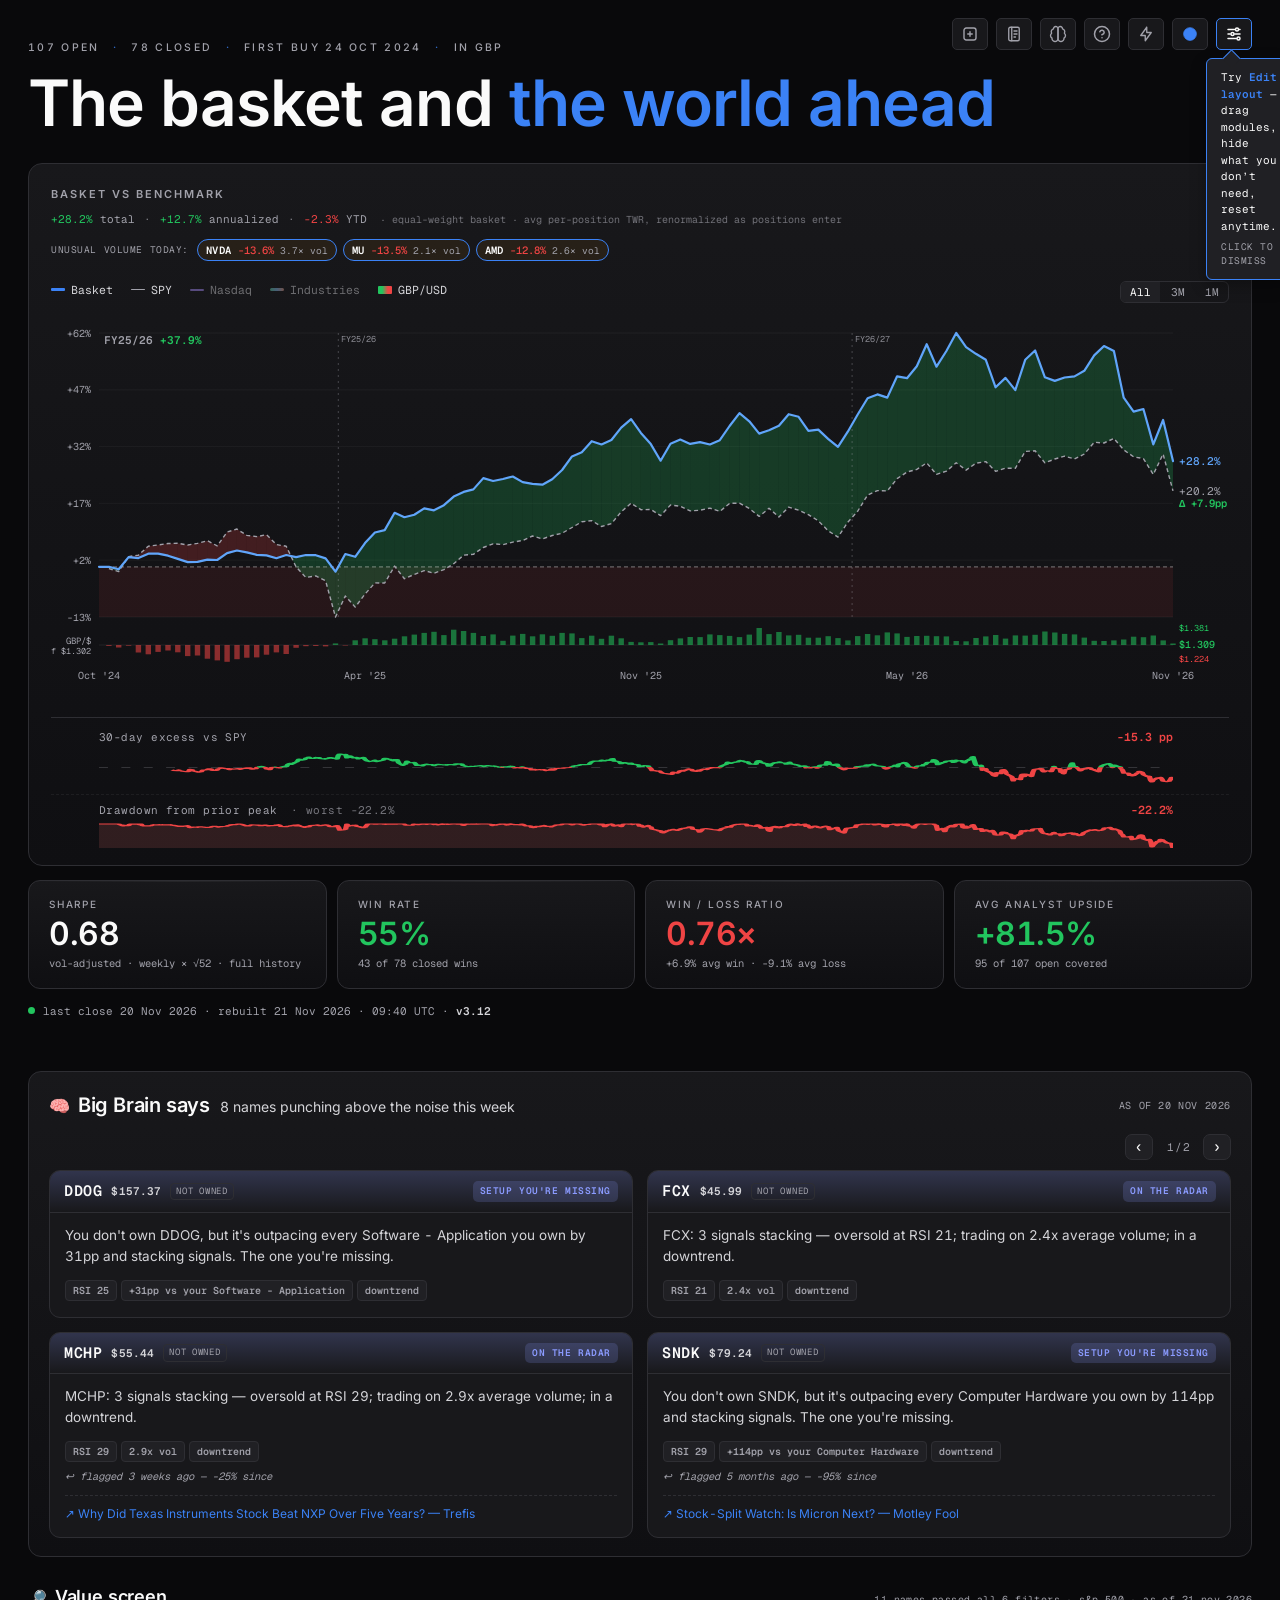
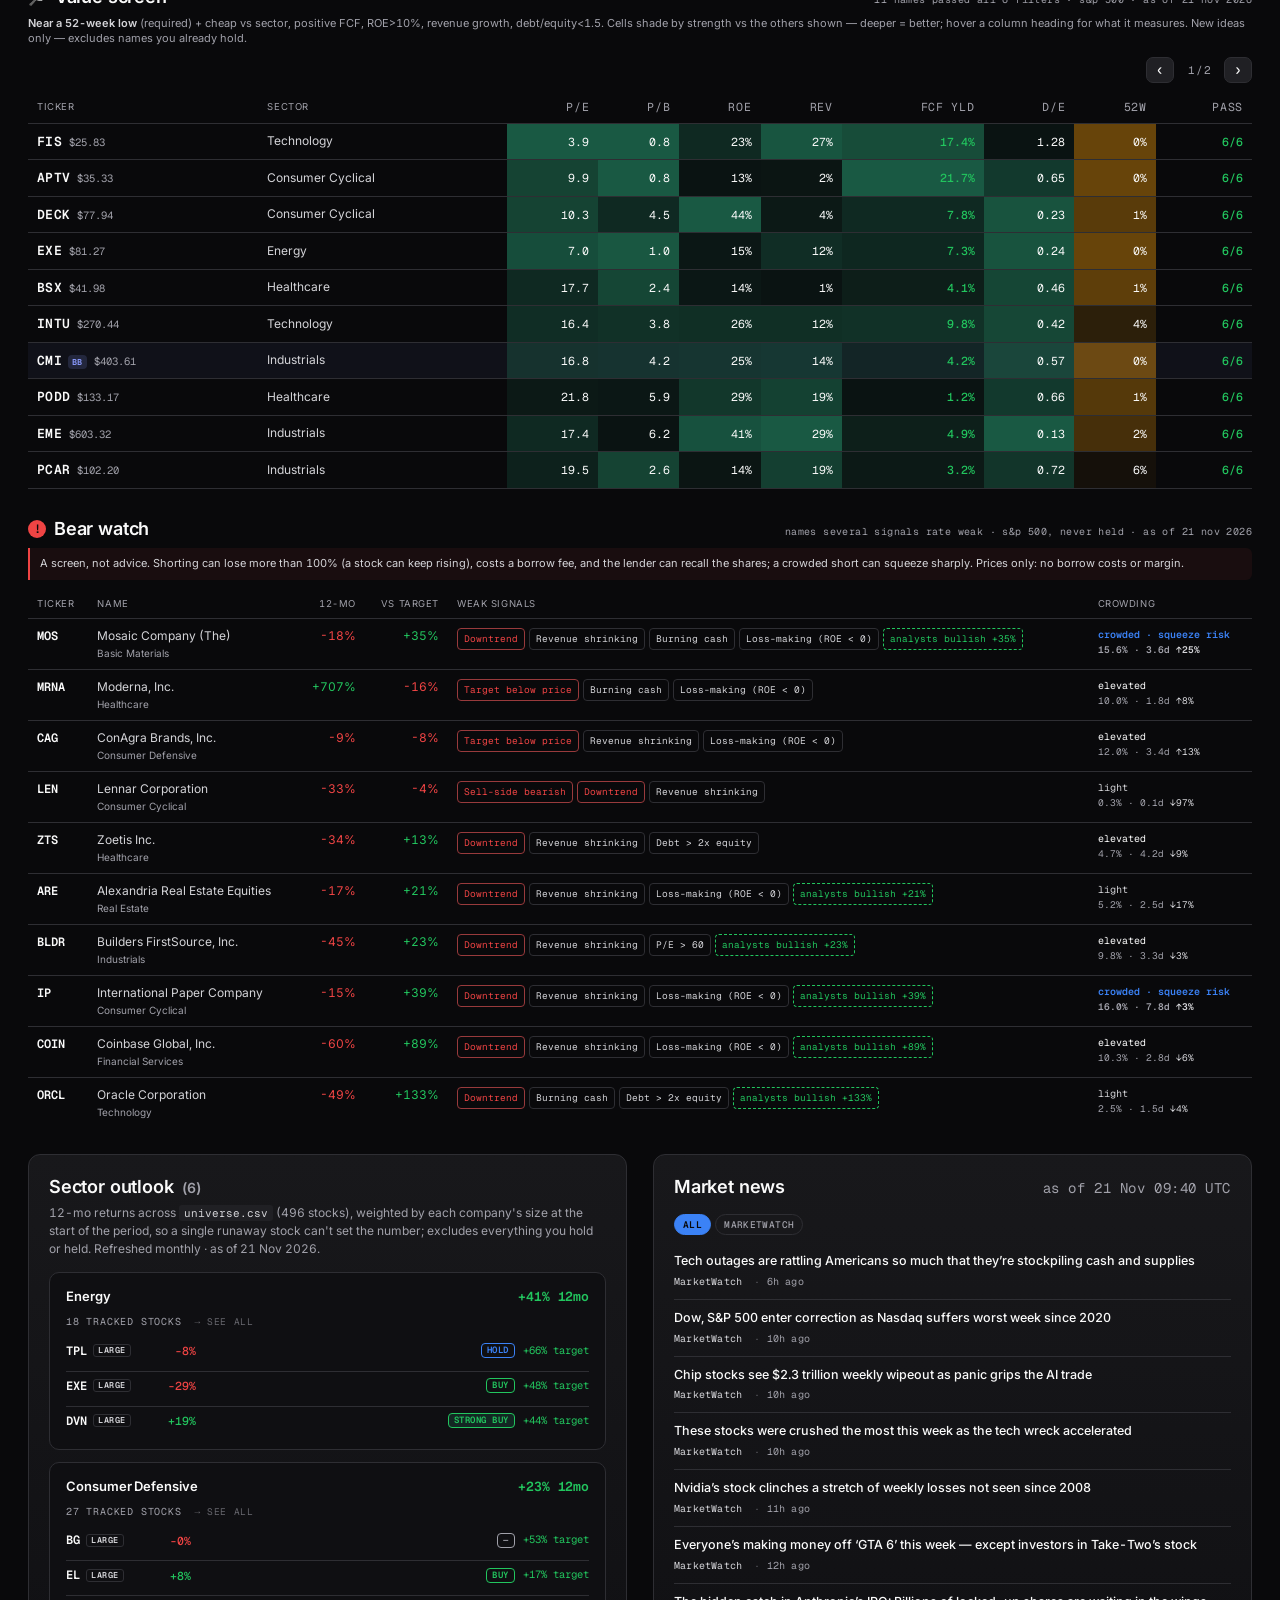
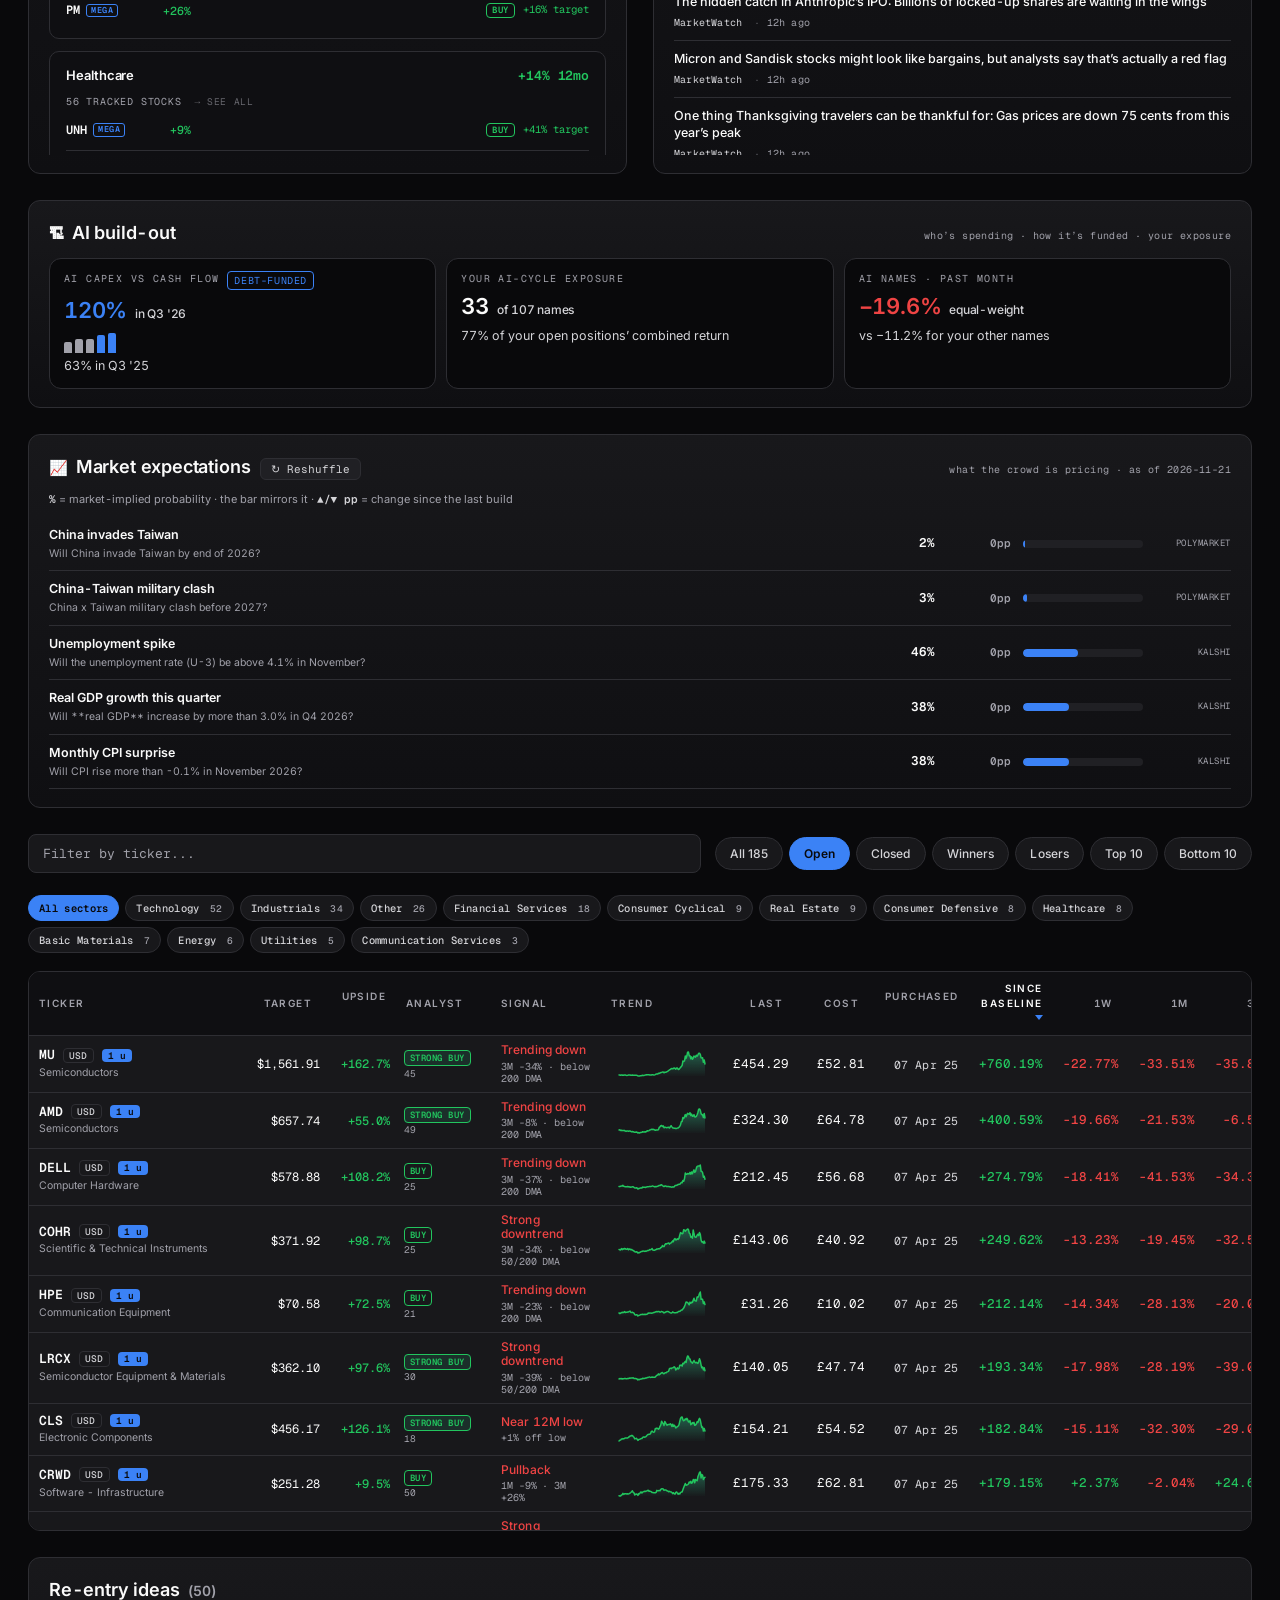
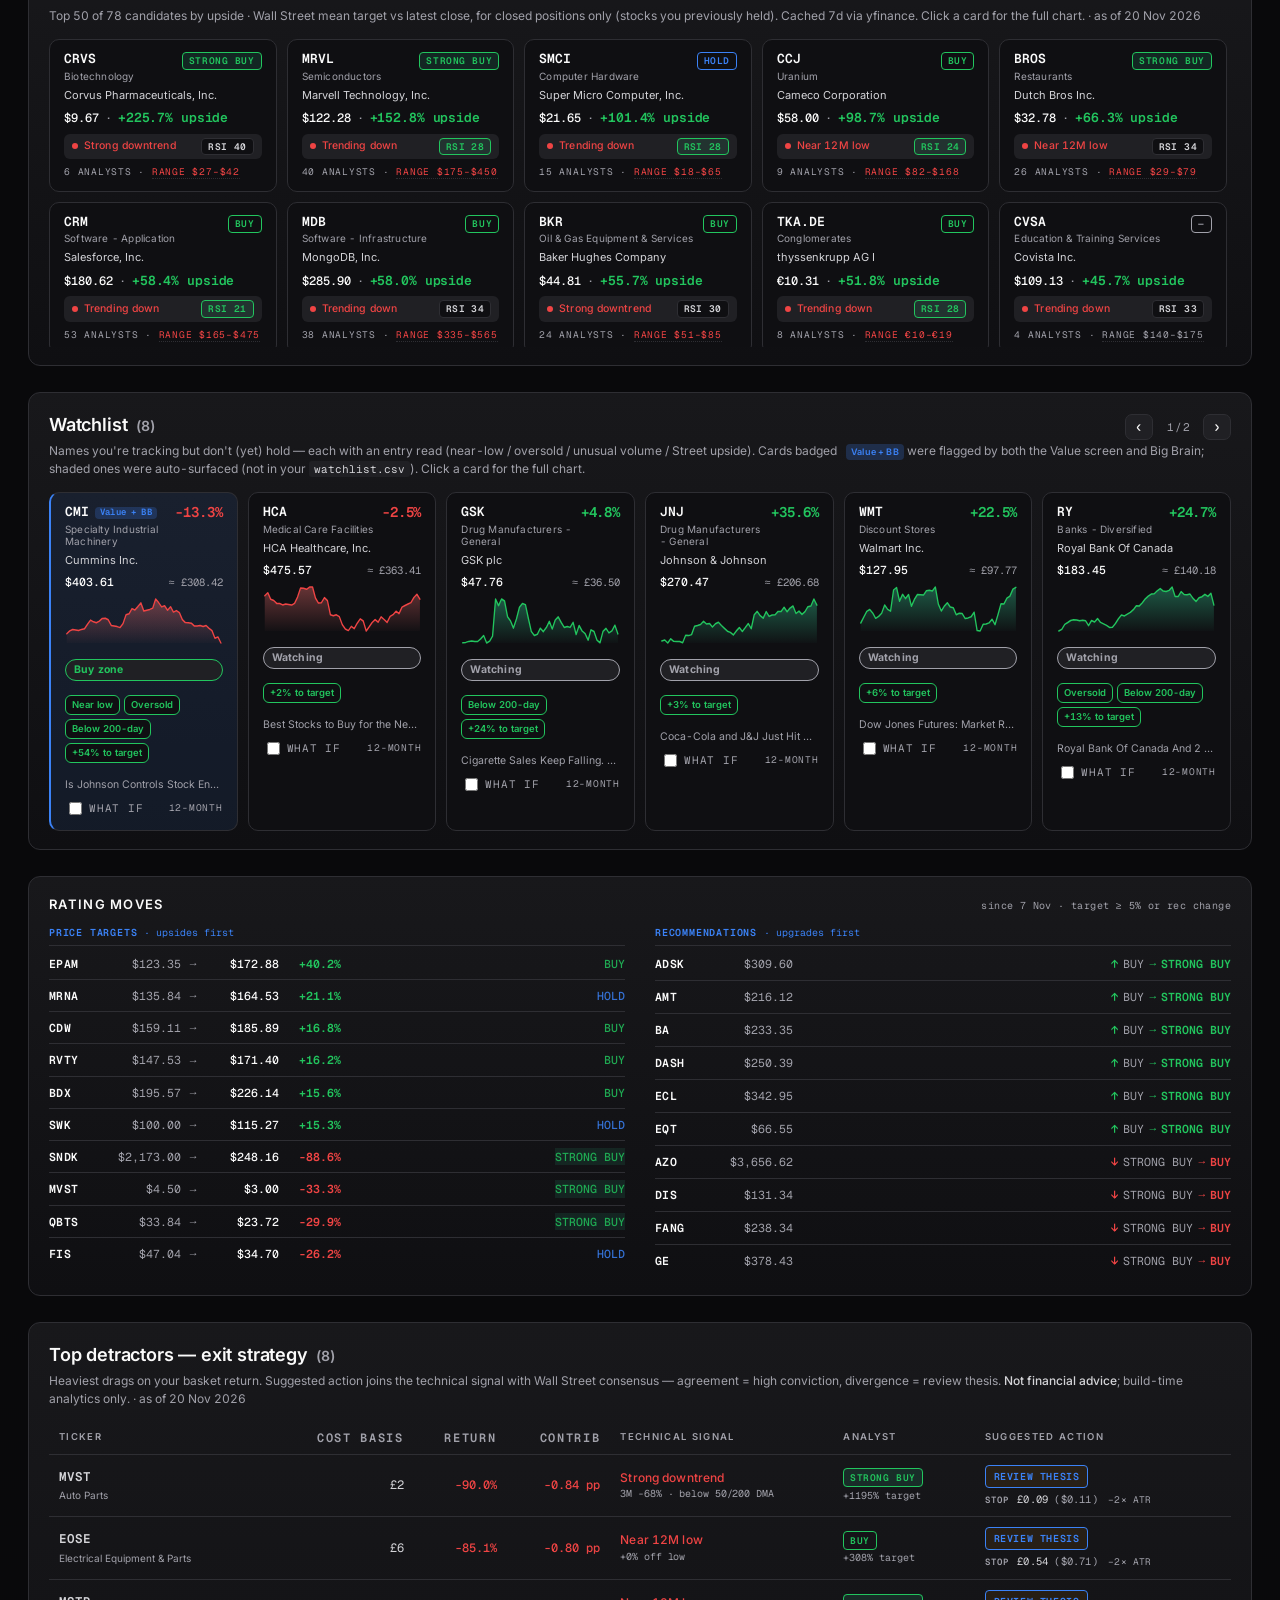
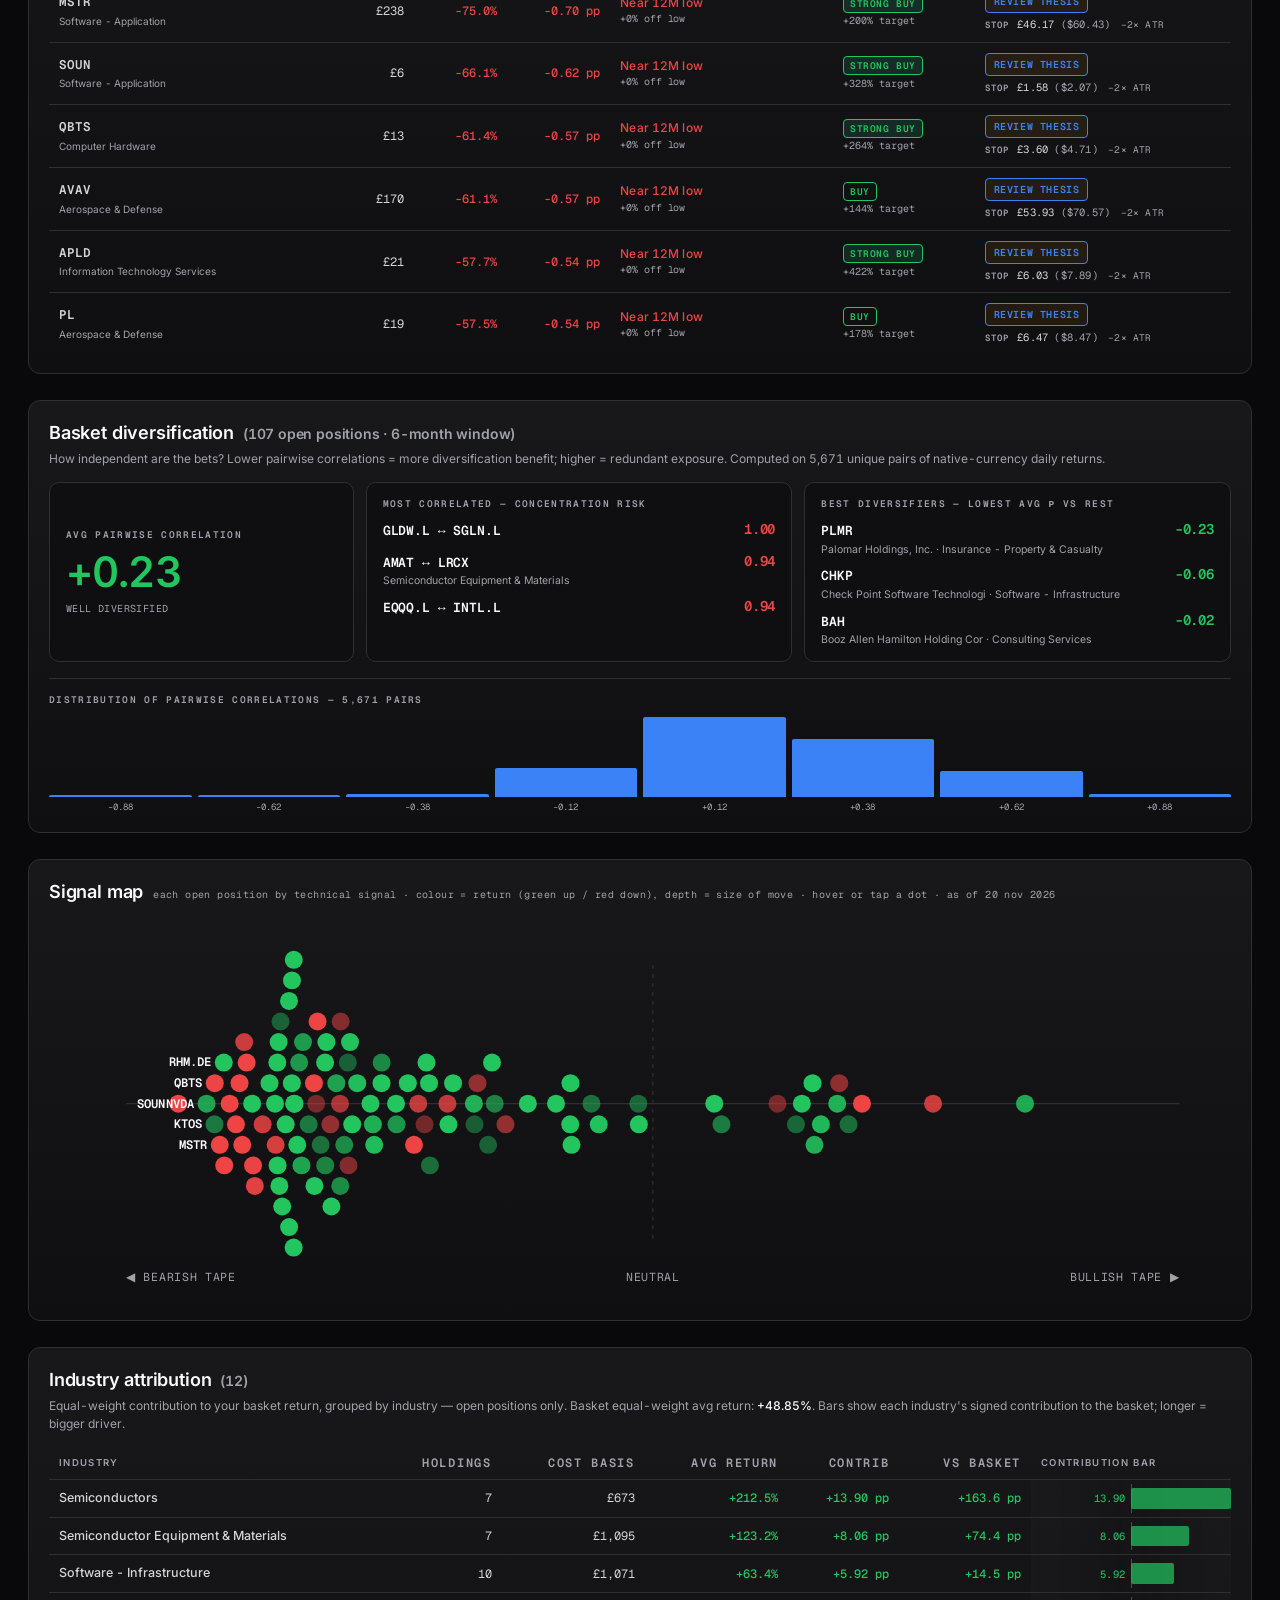
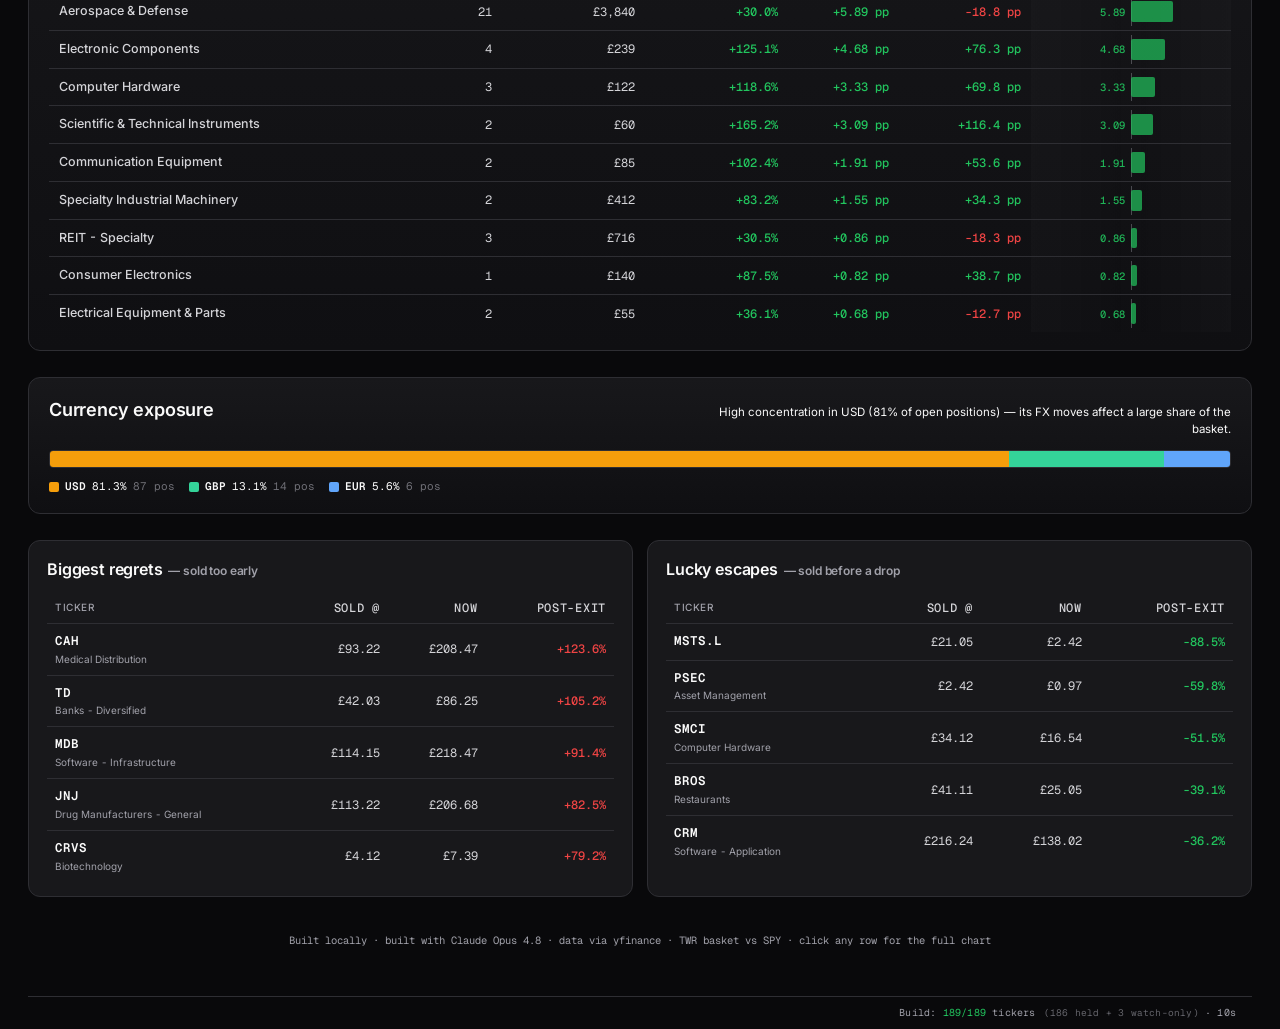
==== docs/index.html @ 40624c09 "Daily rebuild 2026-11-21 09:40 UTC" ====
<!DOCTYPE html>
<html lang="en">
<head>
<meta charset="utf-8">
<meta name="viewport" content="width=device-width,initial-scale=1">
<!-- v1.9: inline SVG favicon so we silence the favicon.ico 404 without
     adding a binary file to the repo. Minimal line-chart glyph in the
     accent color -- looks reasonable at 16x16 in the tab. -->
<link rel="icon" type="image/svg+xml" href="data:image/svg+xml,%3Csvg xmlns='http://www.w3.org/2000/svg' viewBox='0 0 32 32'%3E%3Crect width='32' height='32' rx='6' fill='%230b0e17'/%3E%3Cpolyline points='5,22 11,17 16,20 21,11 27,6' fill='none' stroke='%23f59e0b' stroke-width='2.5' stroke-linecap='round' stroke-linejoin='round'/%3E%3C/svg%3E">
<title>Portfolio &middot; since 24 Oct 2024</title>
<style>
:root{--watch-cols-desktop:6;--watch-cols-mobile:3}
/* v3.12: self-hosted fonts (SIL Open Font License 1.1; licences in this folder).
   Latin subset only. Browsers download a face only when text uses it, so
   Neon Coast's Anton and Classic's Geist / Instrument Serif load on demand.
   fonts is replaced at build time (docs: fonts, demo: docs/fonts). */
@font-face{font-family:"Inter";font-style:normal;font-weight:400 700;font-display:swap;src:url("fonts/inter-normal-400-700.woff2") format("woff2");unicode-range:U+0000-00FF, U+0131, U+0152-0153, U+02BB-02BC, U+02C6, U+02DA, U+02DC, U+0304, U+0308, U+0329, U+2000-206F, U+20AC, U+2122, U+2191, U+2193, U+2212, U+2215, U+FEFF, U+FFFD}
@font-face{font-family:"Geist Mono";font-style:normal;font-weight:400 600;font-display:swap;src:url("fonts/geistmono-normal-400-600.woff2") format("woff2");unicode-range:U+0000-00FF, U+0131, U+0152-0153, U+02BB-02BC, U+02C6, U+02DA, U+02DC, U+0304, U+0308, U+0329, U+2000-206F, U+20AC, U+2122, U+2191, U+2193, U+2212, U+2215, U+FEFF, U+FFFD}
@font-face{font-family:"Geist";font-style:normal;font-weight:400 600;font-display:swap;src:url("fonts/geist-normal-400-600.woff2") format("woff2");unicode-range:U+0000-00FF, U+0131, U+0152-0153, U+02BB-02BC, U+02C6, U+02DA, U+02DC, U+0304, U+0308, U+0329, U+2000-206F, U+20AC, U+2122, U+2191, U+2193, U+2212, U+2215, U+FEFF, U+FFFD}
@font-face{font-family:"Anton";font-style:normal;font-weight:400;font-display:swap;src:url("fonts/anton-normal-400.woff2") format("woff2");unicode-range:U+0000-00FF, U+0131, U+0152-0153, U+02BB-02BC, U+02C6, U+02DA, U+02DC, U+0304, U+0308, U+0329, U+2000-206F, U+20AC, U+2122, U+2191, U+2193, U+2212, U+2215, U+FEFF, U+FFFD}
@font-face{font-family:"Instrument Serif";font-style:italic;font-weight:400;font-display:swap;src:url("fonts/instrumentserif-italic-400.woff2") format("woff2");unicode-range:U+0000-00FF, U+0131, U+0152-0153, U+02BB-02BC, U+02C6, U+02DA, U+02DC, U+0304, U+0308, U+0329, U+2000-206F, U+20AC, U+2122, U+2191, U+2193, U+2212, U+2215, U+FEFF, U+FFFD}
@font-face{font-family:"Instrument Serif";font-style:normal;font-weight:400;font-display:swap;src:url("fonts/instrumentserif-normal-400.woff2") format("woff2");unicode-range:U+0000-00FF, U+0131, U+0152-0153, U+02BB-02BC, U+02C6, U+02DA, U+02DC, U+0304, U+0308, U+0329, U+2000-206F, U+20AC, U+2122, U+2191, U+2193, U+2212, U+2215, U+FEFF, U+FFFD}

  :root {
    /* v3.11 default -- neutral zinc greys + blue accent (shadcn/ui colours, MIT),
       Inter + Geist Mono (OFL). Chosen for readability: secondary labels
       contrast ~6.9:1 on cards (the May default's were 3.5:1, below the 4.5:1
       small-text minimum). Overridden by body.palette-* below; the May look
       lives on as body.palette-classic. */
    --ink:#09090b; --ink-soft:#0f0f12; --surface:#18181b; --surface-2:#202024;
    --border:#2e2e33; --text:#fafafa; --text-2:#d4d4d8; --text-dim:#a1a1aa;
    --up:#22c55e; --down:#ef4444; --accent:#3b82f6;
    --hero-basket:#60a5fa;   /* hero basket line; read by renderHeroChart */
    --font-display:"Inter",system-ui,-apple-system,sans-serif;
    --font-ui:"Inter",system-ui,-apple-system,sans-serif;
    --font-mono:"Geist Mono","SF Mono",Consolas,monospace;   /* rounder than JetBrains Mono */
    --display-weight:600;    /* headings; serif/poster palettes set 400 */
    --page-glow:none;        /* body background-image; Classic restores its glow */
  }
  /* Classic -- the May 2026 default (dark + amber, Instrument Serif headings);
     v3.12: --text-dim lightened #6b7185 -> #868b9d to meet 4.5:1 small-text contrast.
     Its fonts are fetched on demand when chosen (setupPalette). */
  body.palette-classic{
    --ink:#0b0e17; --ink-soft:#11151f; --surface:#161b27; --surface-2:#1d2330;
    --border:#232a3d; --text:#ece8e0; --text-2:#b4b9c4; --text-dim:#868b9d;
    --up:#34d399; --down:#f87171; --accent:#f59e0b;
    --hero-basket:#f59e0b;
    --font-display:"Instrument Serif",Georgia,serif;
    --font-ui:"Geist",system-ui,-apple-system,sans-serif;
    --font-mono:"Geist Mono","JetBrains Mono","SF Mono",Consolas,monospace;
    --display-weight:400;
    --page-glow:
      radial-gradient(ellipse 1200px 600px at 85% -8%,rgba(245,158,11,0.07),transparent 60%),
      radial-gradient(ellipse 900px 500px at 0% 0%,rgba(52,211,153,0.045),transparent 60%),
      radial-gradient(ellipse 700px 400px at 100% 100%,rgba(248,113,113,0.03),transparent 60%);
  }
  body.palette-classic h1{letter-spacing:-0.01em}
  body.palette-classic h1 em{font-style:italic}
  /* Palette A — Softer dark (lighter version of default, easier on eyes) */
  body.palette-softdark{
    --ink:#1a1d29; --ink-soft:#22263a; --surface:#262b3a; --surface-2:#2f3548;
    --border:#3a4156; --text:#f1f5f9; --text-2:#cbd5e1; --text-dim:#95a0b8;
    --up:#34d399; --down:#fb7185; --accent:#fbbf24;
  }
  /* Palette B — Editorial light (FT/NYT vibe, prints well, dense-table friendly) */
  body.palette-light{
    --ink:#fffaf0; --ink-soft:#fff5e6; --surface:#ffffff; --surface-2:#f5efe2;
    --border:#e2d8c2; --text:#1f2937; --text-2:#4a5568; --text-dim:#796956;
    --up:#047857; --down:#b91c1c; --accent:#ad1f17;
  }
  /* Palette C — Bloomberg amber-on-black (terminal aesthetic) */
  body.palette-bloomberg{
    --ink:#000000; --ink-soft:#0a0a0a; --surface:#111111; --surface-2:#1a1a1a;
    --border:#2a2a2a; --text:#ffb800; --text-2:#cc9300; --text-dim:#a77d00;
    --up:#00ff66; --down:#ff3030; --accent:#ffb800;
  }
  /* Palette D -- Neon Coast (v3.8): 80s neon-coast sunset. Gains cyan, losses
     orange-red, accent hot pink -- three distinct hues so up/down never read as
     the accent. Display type switches to Anton (loaded on demand by the JS). */
  body.palette-neon{
    --ink:#140a24; --ink-soft:#1b0f30; --surface:#22133a; --surface-2:#2c1a48;
    --border:#3f2866; --text:#fdf2ff; --text-2:#dccaf0; --text-dim:#a48cc6;
    --up:#22d3ee; --down:#ff7a45; --accent:#ff3fa4;
    --hero-basket:#ff3fa4;
    --font-display:"Anton",Impact,"Arial Narrow",sans-serif;
    --display-weight:400;
  }
  /* Palette toggle pill cluster (top-right of header) */
  /* Demo-mode banner: rendered above everything on public builds (log.xlsx
     absent → CI auto-falls-through to transactions.csv). Stays sticky to the
     top of the viewport so it's visible even while scrolling deep modules. */
  .demo-banner{
    position:sticky;top:0;z-index:60;
    background:linear-gradient(180deg, #f59e0b 0%, #d97706 100%);
    color:#1a1a24;padding:9px 18px;
    font-family:var(--font-mono);font-size:11.5px;line-height:1.4;
    text-align:center;letter-spacing:0.02em;
    border-bottom:1px solid rgba(0,0,0,0.25);
    box-shadow:0 2px 8px rgba(0,0,0,0.25);
  }
  .demo-banner-tag{font-weight:700;letter-spacing:0.12em;margin-right:10px;
    padding:1.5px 7px;background:rgba(26,26,36,0.18);border-radius:3px;
    font-size:10.5px;text-transform:uppercase}
  .demo-banner-text{font-weight:500}
  .demo-banner a{color:inherit;text-decoration:underline;font-weight:600}
  .demo-banner a:hover{text-decoration:none}
  @media (max-width:700px){
    .demo-banner{padding:8px 12px;font-size:10.5px}
    .demo-banner-tag{display:block;margin:0 0 4px 0}
  }

  /* Top-right control cluster: layout editor + palette toggle */
  .topbar{
    position:absolute;top:18px;right:28px;z-index:30;
    display:flex;gap:8px;align-items:center;
  }
  .layout-toggle,.layout-reset{
    background:var(--surface);border:1px solid var(--border);color:var(--text-dim);
    padding:4px 9px;border-radius:5px;cursor:pointer;font-family:var(--font-mono);
    font-size:10px;letter-spacing:0.06em;text-transform:uppercase;transition:all 0.15s;
  }
  .layout-toggle:hover,.layout-reset:hover{color:var(--text);border-color:var(--text-dim)}
  .layout-toggle.active{background:var(--accent);color:var(--ink);
    border-color:var(--accent);font-weight:600}
  /* v2.1: icon-only variant of the topbar buttons. Fixed-size square button
     with the SVG icon centered; tooltip slides in below on hover. Saves
     horizontal space (28px vs ~80px+ per text label) so the topbar fits
     more controls without crowding. Keeps the .layout-toggle base styling
     so .active state (accent bg) still works for toggle buttons. */
  .icon-btn{
    width:36px;height:32px;padding:0;
    display:inline-flex;align-items:center;justify-content:center;
    position:relative;
  }
  /* Re-assert the [hidden] override -- our .icon-btn display:inline-flex has
     higher specificity than the UA default [hidden]{display:none}, so the
     Reset button would stay visible without this. */
  .icon-btn[hidden]{display:none}
  .icon-btn svg{width:18px;height:18px;display:block;stroke:currentColor}
  /* Palette icon uses fill (currentColor) since it's a solid swatch
     representing the active accent. */
  .palette-cycle-btn svg{color:var(--accent)}
  /* Tooltip: data-tooltip drives a CSS pseudo-element. Slides in 3px on
     hover with a 150ms fade. position:fixed-ish via absolute against the
     .icon-btn -- which is already position:relative. */
  .icon-btn[data-tooltip]::after{
    content:attr(data-tooltip);
    position:absolute;top:calc(100% + 6px);left:50%;
    transform:translate(-50%,-3px);
    background:var(--surface-2);border:1px solid var(--border);
    border-radius:4px;padding:4px 9px;
    font-family:var(--font-mono);font-size:10px;letter-spacing:0.06em;
    text-transform:uppercase;color:var(--text);white-space:nowrap;
    opacity:0;pointer-events:none;
    transition:opacity 0.15s ease,transform 0.15s ease;
    z-index:50;
  }
  .icon-btn:hover[data-tooltip]::after,
  .icon-btn:focus-visible[data-tooltip]::after{
    opacity:1;transform:translate(-50%,0);
  }
  /* Desktop-view toggle: only visible on narrow viewports (where the mobile
     media queries activate). When toggled on (`body.force-desktop`), the body
     gets a min-width so the desktop layout always renders -- the page becomes
     horizontally scrollable on phones, which is the trade-off the user opts
     into when they tap this button. Wikipedia / Reddit use the same pattern. */
  .desktop-mode-btn{display:none}
  @media (max-width:900px){
    .desktop-mode-btn{display:inline-flex}
  }
  body.force-desktop{min-width:1100px}
  body.force-desktop .desktop-mode-btn{display:inline-flex !important}
  /* v3.8.1: show what a tap switches TO -- monitor normally, phone while forced */
  .desktop-mode-btn .ic-mobile{display:none}
  .desktop-mode-btn.active .ic-desktop{display:none}
  .desktop-mode-btn.active .ic-mobile{display:block}
  /* v2.1: when force-desktop pushes the page wider than the viewport, the
     topbar (position:absolute right:28px) lands off-screen because right is
     measured from the now-1100px container's edge. Switch to position:fixed
     so the controls stay at top-right of the VIEWPORT regardless of scroll. */
  /* v3.8.1: ...but on a phone a forced 1100px page widens the LAYOUT viewport
     to ~1100px and fixed elements anchor to that, so right:28px put the topbar
     ~700px off-screen (no way back to mobile view without scrolling sideways).
     Anchor it left, where the screen starts; the header makes room below it.
     JS (placeTopbar) drops it under the demo banner when one is present. */
  body.force-desktop .topbar{position:fixed;top:18px;left:12px;right:auto}
  body.force-desktop header{padding-top:64px}
  /* Pulse halo around the Edit-layout button while the discovery hint is up.
     box-shadow keeps it paint-only — the button's layout box never grows so
     nothing nearby reflows. */
  @keyframes edit-pulse{
    0%,100%{box-shadow:0 0 0 0 rgba(245,158,11,0.55)}
    50%    {box-shadow:0 0 0 8px rgba(245,158,11,0)}
  }
  .layout-toggle.pulse{
    animation:edit-pulse 1.8s ease-in-out infinite;
    border-color:var(--accent);color:var(--text);
  }
  /* One-time tooltip; position is JS-set via editBtn.getBoundingClientRect()
     when shown, so the arrow always points at the actual Edit-layout button
     regardless of topbar contents or screen size. CSS provides the visual
     dressing; the `position:fixed` + top/left values are overwritten on show. */
  .edit-tooltip{
    position:fixed;z-index:35;
    background:var(--surface-2);border:1px solid var(--accent);
    border-radius:6px;padding:10px 14px;max-width:260px;
    font-family:var(--font-mono);font-size:11px;line-height:1.5;color:var(--text);
    box-shadow:0 6px 16px rgba(0,0,0,0.30);cursor:pointer;
  }
  .edit-tooltip::before{
    content:'';position:absolute;top:-7px;left:18px;
    width:12px;height:12px;background:var(--surface-2);
    border-top:1px solid var(--accent);border-left:1px solid var(--accent);
    transform:rotate(45deg);
  }
  .edit-tooltip strong{color:var(--accent);font-weight:600}
  .edit-tooltip-dismiss{display:block;margin-top:6px;font-size:9.5px;
    color:var(--text-dim);text-transform:uppercase;letter-spacing:0.06em}
  @media (max-width:700px){
    .edit-tooltip{right:8px;left:8px;max-width:none;top:48px}
  }
  .palette-toggle{display:flex;gap:4px;
    font-family:var(--font-mono);font-size:10px;letter-spacing:0.06em;
  }
  .palette-toggle button{
    background:var(--surface);border:1px solid var(--border);color:var(--text-dim);
    padding:4px 9px;border-radius:5px;cursor:pointer;font-family:inherit;font-size:inherit;
    text-transform:uppercase;letter-spacing:inherit;transition:all 0.15s;
  }
  .palette-toggle button:hover{color:var(--text);border-color:var(--text-dim)}
  .palette-toggle button.active{background:var(--accent);color:var(--ink);
    border-color:var(--accent);font-weight:600}

  /* v3.3 Shockwave panel -- slide-open like the Doctor. */
  .shockwave-btn[aria-pressed="true"]{background:var(--accent);color:var(--ink);border-color:var(--accent)}
  .shockwave-wrap{max-height:0;overflow:hidden;opacity:0;margin:0;transition:max-height .3s ease,opacity .3s ease,margin .3s ease}
  .shockwave-wrap.is-open{max-height:3000px;opacity:1;margin:10px 0 4px}
  @media (prefers-reduced-motion:reduce){.shockwave-wrap{transition:none}.sw-field .dot{transition:none}.sw-field .pz{animation:none}}
  .shockwave-card{background:var(--card);border:1px solid var(--border);border-radius:12px;padding:16px 18px}
  .sw-head{display:flex;align-items:center;gap:10px}
  .sw-eyebrow{font-size:.72rem;letter-spacing:.08em;text-transform:uppercase;color:var(--text-dim)}
  /* v3.4.1: NOT margin-left:auto — the absolute topbar (top-right) would hide a
     right-aligned as-of on these full-width panels. Sits inline after the eyebrow. */
  .sw-asof{font-size:.72rem;color:var(--text-dim)}
  .sw-chips{display:flex;flex-wrap:wrap;gap:7px;margin:12px 0}
  .sw-chip{font-size:12px;padding:5px 9px;display:flex;align-items:center;gap:6px;background:var(--bg);border:1px solid var(--border);border-radius:8px;color:var(--text);cursor:pointer}
  .sw-chip:hover{border-color:var(--text-dim)}
  .sw-lk{width:8px;height:8px;border-radius:50%;display:inline-block}
  .sw-controls{display:flex;gap:16px;flex-wrap:wrap;align-items:flex-start}
  .sw-sliders{flex:1 1 260px;min-width:240px}
  .sw-srow{display:flex;align-items:center;gap:10px;margin-bottom:7px}
  .sw-srow span.l{font-size:12px;color:var(--text-dim);min-width:88px}
  .sw-srow input{flex:1}
  .sw-srow span.v{font-size:12px;font-weight:600;min-width:42px;text-align:right}
  .sw-sizelbl{font-size:11px;color:var(--text-dim);display:block;margin-bottom:4px}
  .sw-size{display:flex}
  .sw-seg{font-size:11px;padding:4px 9px;background:var(--bg);border:1px solid var(--border);color:var(--text-dim);cursor:pointer}
  .sw-seg:first-child{border-radius:8px 0 0 8px}
  .sw-seg:last-child{border-radius:0 8px 8px 0}
  .sw-seg.on{background:var(--accent);color:var(--ink);border-color:var(--accent);font-weight:600}
  .sw-hero{font-family:var(--font-display);font-weight:var(--display-weight);font-size:34px;line-height:1.1;margin:12px 0 2px;font-variant-numeric:tabular-nums}
  .sw-hero small{font-family:inherit;font-size:12px;color:var(--text-dim);margin-left:8px}
  .sw-action{font-size:13px;line-height:1.5;padding:8px 11px;border-left:3px solid var(--border);margin:8px 0 4px;color:var(--text)}
  .sw-field{width:100%;height:auto;margin-top:6px}
  .sw-field .dot{transition:transform .5s ease}
  .sw-field .dot circle{transition:fill .3s ease,r .3s ease,opacity .3s ease}
  @keyframes swpulse{0%,100%{opacity:1}50%{opacity:.3}}
  .sw-field .pz{animation:swpulse 1s ease-in-out infinite}
  .sw-impact{margin-top:8px}
  .sw-ihead{display:flex;align-items:center;gap:8px;padding:0 0 3px;font-size:10px;color:var(--text-dim);text-transform:uppercase;letter-spacing:.04em;border-bottom:1px solid var(--border);margin-bottom:3px}
  .sw-ibar{display:flex;align-items:center;gap:8px;padding:2px 0;font-size:12px}
  .sw-ibrk{font-size:10.5px;color:var(--text-dim);font-variant-numeric:tabular-nums;white-space:nowrap;min-width:118px;text-align:right}
  @media (max-width:620px){.sw-ibrk{display:none}}
  .sw-more{font-size:12px;color:var(--accent);cursor:pointer;margin-top:4px}
  .sw-note{font-size:11.5px;color:var(--text-dim);margin-top:10px}

  /* v3.2 Doctor panel -- mirrors the pocket-lesson slide-open pattern. */
  .doctor-btn[aria-pressed="true"]{background:var(--accent);color:var(--ink);border-color:var(--accent)}
  .signal-stacking-btn[aria-pressed="true"]{background:var(--accent);color:var(--ink);border-color:var(--accent)}
  .doctor-wrap{max-height:0;overflow:hidden;opacity:0;margin:0;
    transition:max-height .3s ease,opacity .3s ease,margin .3s ease}
  .doctor-wrap.is-open{max-height:1200px;opacity:1;margin:10px 0 4px}
  @media (prefers-reduced-motion:reduce){.doctor-wrap{transition:none}}
  .doctor-card{background:var(--card);border:1px solid var(--border);
    border-radius:12px;padding:16px 18px}
  .doctor-head{display:flex;align-items:center;gap:10px;flex-wrap:wrap}
  .doctor-eyebrow{font-size:.72rem;letter-spacing:.08em;text-transform:uppercase;
    color:var(--text-dim)}
  .doctor-state{font-weight:700;font-size:.78rem;padding:2px 8px;border-radius:999px}
  .doctor-state.doc-ok{background:rgba(52,211,153,.15);color:#34d399}
  .doctor-state.doc-warn{background:rgba(251,191,36,.15);color:#fbbf24}
  .doctor-state.doc-bad{background:rgba(248,113,113,.15);color:#f87171}
  /* v3.4.1: inline (not right-aligned) so the absolute topbar doesn't cover it. */
  .doctor-asof{font-size:.72rem;color:var(--text-dim)}
  .doctor-chips{display:flex;flex-wrap:wrap;gap:6px;margin:10px 0 0}
  .doc-chip{font-size:.72rem;padding:2px 8px;border-radius:999px;
    border:1px solid var(--border);color:var(--text-dim)}
  .doc-chip.doc-danger{border-color:#f87171;color:#f87171}
  .doc-chip.doc-warning{border-color:#fbbf24;color:#fbbf24}
  .doctor-diagnosis{font-family:var(--font-display);font-size:.95rem;
    line-height:1.5;color:var(--text);margin:10px 0 14px}
  .doctor-actions{display:grid;grid-template-columns:repeat(3,1fr);gap:12px}
  @media (max-width:760px){.doctor-actions{grid-template-columns:1fr}}
  .doc-card{background:var(--bg);border:1px solid var(--border);border-radius:10px;
    padding:12px}
  .doc-lens{font-size:.7rem;letter-spacing:.06em;text-transform:uppercase;
    color:var(--text-dim);margin-bottom:6px}
  .doc-verb{font-weight:700;font-size:.8rem;text-transform:capitalize}
  .doc-verb.doc-bad{color:#f87171} .doc-verb.doc-warn{color:#fbbf24}
  .doc-verb.doc-ok{color:#34d399} .doc-verb.doc-neutral{color:var(--text-dim)}
  .doc-tk{font-family:ui-monospace,SFMono-Regular,Menlo,monospace;font-size:.8rem;color:var(--text)}
  .doc-why{font-size:.82rem;line-height:1.45;color:var(--text);margin:6px 0 0}
  .doc-link{font-size:.74rem;color:var(--accent);margin-top:8px;display:inline-block;
    text-decoration:none;cursor:pointer}
  a.doc-link:hover{text-decoration:underline}
  a.doc-link:focus-visible{outline:2px solid var(--accent);outline-offset:2px;border-radius:3px}
  /* v3.4 #1: brief highlight when a Doctor link scrolls you to its module. */
  @keyframes moduleFlash{0%{background:var(--accent-soft,rgba(99,102,241,.18))}
    100%{background:transparent}}
  .module.module-flash{animation:moduleFlash 1.5s ease-out}
  /* v3.4 #5: non-owned analyst snapshot card (rendered in the info-modal body). */
  .rmm-card{font-size:.86rem}
  .rmm-tag{display:inline-block;font-size:.64rem;text-transform:uppercase;
    letter-spacing:.1em;color:var(--text-dim);border:1px solid var(--border);
    border-radius:999px;padding:2px 9px;margin-bottom:14px}
  .rmm-grid{display:flex;flex-direction:column;gap:9px}
  .rmm-row{display:flex;justify-content:space-between;align-items:baseline;gap:14px;
    padding-bottom:9px;border-bottom:1px solid var(--border)}
  .rmm-k{color:var(--text-dim)}
  .rmm-v{font-family:'Geist Mono',monospace;text-align:right}
  .rmm-up{margin-left:6px;font-size:.82rem}
  .rmm-up.pos{color:var(--up)}
  .rmm-up.neg{color:var(--down)}
  .rmm-move{margin-top:14px;font-size:.8rem;color:var(--text-2)}
  .rmm-move .rmm-k{margin-right:5px;text-transform:uppercase;
    font-size:.64rem;letter-spacing:.08em}
  /* v3.4 #2: Signal stacking toggled panel (mirrors .doctor-wrap). */
  .signal-stacking-wrap{max-height:0;overflow:hidden;opacity:0;
    transition:max-height .35s ease,opacity .3s ease,margin .3s ease;margin:0 auto}
  .signal-stacking-wrap.is-open{max-height:1400px;opacity:1;margin:0 auto 22px}
  .signal-stacking-card{background:var(--surface);border:0.5px solid var(--border);
    border-radius:12px;padding:16px 18px;max-width:760px;margin:0 auto}
  .ss-head{display:flex;align-items:baseline;gap:10px;flex-wrap:wrap;margin-bottom:10px}
  .ss-eyebrow{font-size:12px;text-transform:uppercase;letter-spacing:.12em;
    color:var(--text);font-weight:600}
  .ss-asof{margin-left:auto;font-family:'Geist Mono',monospace;font-size:11px;
    color:var(--text-dim)}
  .ss-list{display:flex;flex-direction:column;gap:2px}
  .ss-row{display:flex;align-items:center;gap:10px;padding:7px 0;
    border-bottom:0.5px solid var(--border)}
  .ss-row:last-child{border-bottom:none}
  .ss-tkr{font-family:'Geist Mono',monospace;font-size:13px;color:var(--accent);
    min-width:54px;cursor:pointer}
  .ss-tkr:hover{text-decoration:underline}
  .ss-name{font-size:12px;color:var(--text-2);flex:1;overflow:hidden;
    white-space:nowrap;text-overflow:ellipsis}
  .ss-price{font-family:'Geist Mono',monospace;font-size:12px;color:var(--text);
    min-width:64px;text-align:right}
  .ss-seen{font-family:'Geist Mono',monospace;font-size:12px;color:var(--text);
    background:var(--surface-2);border:0.5px solid var(--border);border-radius:10px;
    padding:2px 8px}
  .ss-engs{display:flex;gap:3px;align-items:center;min-width:96px;justify-content:flex-end}
  .ss-eng{font-family:'Geist Mono',monospace;font-size:10px;border:0.5px solid var(--border);
    border-radius:3px;padding:1px 4px;color:var(--text-2)}
  .ss-hot{font-family:'Geist Mono',monospace;font-size:10px;color:var(--up);
    border:0.5px solid var(--up);border-radius:3px;padding:1px 5px}
  .ss-empty{font-size:13px;padding:6px 0}
  .doc-none{font-size:.82rem;color:var(--text-dim);font-style:italic;margin-top:4px}

  /* v1.9 Pocket Lesson: the topbar toggle uses .layout-toggle base styles
     (already defined) plus an aria-pressed=true state for the "on" visual.
     The card itself sits as a slim block under the topbar. */
  .pocket-lesson-btn[aria-pressed="true"]{
    background:var(--accent);color:var(--ink);border-color:var(--accent);font-weight:600;
  }
  /* Card is collapsed-by-default (max-height 0). The .is-open class triggers
     the slide-down: margin + max-height + opacity all transition together so
     the rest of the dashboard is smoothly pushed down (or back up). We
     deliberately don't use the [hidden] attribute -- it short-circuits to
     display:none which can't transition. aria-hidden carries the
     accessibility signal instead. */
  .pocket-lesson-wrap{
    margin:0;max-height:0;overflow:hidden;opacity:0;
    transition:max-height 0.35s ease, margin 0.35s ease, opacity 0.25s ease;
  }
  .pocket-lesson-wrap.is-open{
    margin:14px 0 18px;max-height:320px;opacity:1;
  }
  @media (prefers-reduced-motion: reduce) {
    .pocket-lesson-wrap{transition:none}
  }
  .pocket-lesson-card{
    border:1px solid var(--border);border-left:3px solid var(--accent);
    background:linear-gradient(180deg, var(--ink-soft), var(--surface));
    border-radius:10px;padding:14px 18px;
    display:flex;flex-direction:column;gap:6px;
  }
  .pocket-lesson-head{
    display:flex;align-items:baseline;gap:10px;flex-wrap:wrap;
  }
  .pocket-lesson-eyebrow{
    font-family:var(--font-mono);font-size:9.5px;letter-spacing:0.14em;
    text-transform:uppercase;color:var(--accent);font-weight:600;
  }
  .pocket-lesson-title{
    font-family:var(--font-ui);font-size:14.5px;font-weight:600;color:var(--text);
  }
  .pocket-lesson-body{
    margin:0;font-family:var(--font-ui);font-size:13px;line-height:1.55;
    color:var(--text-dim);max-width:78ch;
  }
  .pocket-lesson-actions{
    display:flex;align-items:center;gap:12px;margin-top:4px;
  }
  .pocket-lesson-next{
    background:transparent;border:1px solid var(--border);color:var(--text-dim);
    padding:4px 11px;border-radius:5px;cursor:pointer;
    font-family:var(--font-mono);font-size:10px;letter-spacing:0.06em;text-transform:uppercase;
    transition:all 0.15s;
  }
  .pocket-lesson-next:hover{color:var(--text);border-color:var(--accent)}
  .pocket-lesson-counter{
    font-family:var(--font-mono);font-size:9.5px;letter-spacing:0.06em;
    color:var(--text-dim);opacity:0.7;
  }
  /* v1.9 #7: category filter chips + per-tip category pill. The pill sits
     in the head row as a small badge; the filter row above the actions lets
     users narrow the pool. Active chip uses the accent color. */
  .pocket-lesson-cat-pill{
    font-family:var(--font-mono);font-size:9px;letter-spacing:0.08em;
    text-transform:uppercase;color:var(--accent);
    border:1px solid var(--accent);border-radius:3px;padding:1px 6px;
    opacity:0.85;
  }
  .pocket-lesson-filters{
    display:flex;flex-wrap:wrap;gap:4px;margin-top:6px;
  }
  .pocket-lesson-chip{
    background:transparent;border:1px solid var(--border);color:var(--text-dim);
    padding:3px 8px;border-radius:4px;cursor:pointer;
    font-family:var(--font-mono);font-size:9.5px;letter-spacing:0.06em;text-transform:uppercase;
    transition:all 0.12s;
  }
  .pocket-lesson-chip:hover{color:var(--text);border-color:var(--text-dim)}
  .pocket-lesson-chip.active{background:var(--accent);color:var(--ink);border-color:var(--accent);font-weight:600}

  /* v2.1 Quiz modal. Reuses the ticker modal's overlay/animation scheme so
     the open/close feel matches. Sized to be skim-friendly (max-width 640px,
     auto height up to viewport) since each question is short. The "correct
     answer" flash and score pop are CSS keyframes triggered by JS class
     toggles -- pure paint, no layout impact. */
  .quiz-modal-card{max-width:640px;padding:32px 36px 26px}
  .quiz-head{display:flex;align-items:center;gap:10px;margin-bottom:14px}
  .quiz-eyebrow{font-family:var(--font-mono);font-size:10px;letter-spacing:0.18em;
    text-transform:uppercase;color:var(--text-dim);font-weight:600}
  .quiz-cat-pill{font-family:var(--font-mono);font-size:9.5px;letter-spacing:0.08em;
    text-transform:uppercase;color:var(--accent);
    border:1px solid var(--accent);border-radius:3px;padding:1px 6px;opacity:0.85}
  .quiz-question{font-family:var(--font-ui);font-size:16px;line-height:1.55;
    color:var(--text);margin:0 0 18px 0;font-weight:500}
  .quiz-options{display:flex;flex-direction:column;gap:8px;margin-bottom:14px}
  .quiz-option{background:var(--ink-soft);border:1px solid var(--border);
    color:var(--text);padding:11px 16px;border-radius:8px;cursor:pointer;
    font-family:var(--font-ui);font-size:13.5px;text-align:left;
    transition:background 0.12s,border-color 0.12s,color 0.12s;
    line-height:1.4}
  .quiz-option:hover:not(:disabled){border-color:var(--text-dim);background:var(--surface-2)}
  .quiz-option:disabled{cursor:default;opacity:0.7}
  /* Reveal state: correct answer turns green & flashes; the picked-wrong
     answer turns red; other answers fade. */
  .quiz-option.correct{background:rgba(52,211,153,0.18);border-color:var(--up);
    color:var(--up);opacity:1;animation:flashCorrect 0.65s ease-out}
  .quiz-option.incorrect{background:rgba(248,113,113,0.14);border-color:var(--down);
    color:var(--down);opacity:1}
  .quiz-option.dimmed{opacity:0.45}
  @keyframes flashCorrect{
    0%   {background:rgba(52,211,153,0.55);transform:scale(1.0)}
    35%  {background:rgba(52,211,153,0.40);transform:scale(1.015)}
    100% {background:rgba(52,211,153,0.18);transform:scale(1.0)}
  }
  .quiz-reveal{padding:12px 14px;background:var(--ink-soft);border:1px solid var(--border);
    border-radius:8px;margin-bottom:14px}
  .quiz-reveal[hidden]{display:none}
  .quiz-reveal-verdict{font-family:var(--font-mono);font-size:10.5px;
    letter-spacing:0.12em;text-transform:uppercase;font-weight:600;margin-bottom:6px}
  .quiz-reveal-verdict.pos{color:var(--up)}
  .quiz-reveal-verdict.neg{color:var(--down)}
  .quiz-reveal-text{font-family:var(--font-ui);font-size:12.5px;line-height:1.5;color:var(--text-2)}
  .quiz-foot{display:flex;align-items:center;justify-content:space-between;
    margin-top:6px;padding-top:14px;border-top:1px solid var(--border)}
  .quiz-score{font-family:var(--font-mono);font-size:11px;letter-spacing:0.06em;
    color:var(--text-dim);text-transform:uppercase}
  .quiz-score-num{color:var(--text);font-weight:600;font-size:12px;
    display:inline-block;margin-left:4px;transform-origin:center}
  .quiz-score-num.pop{animation:scorePop 0.5s cubic-bezier(0.34,1.56,0.64,1)}
  @keyframes scorePop{
    0%   {transform:scale(1.0);color:var(--text)}
    35%  {transform:scale(1.35);color:var(--up)}
    100% {transform:scale(1.0);color:var(--text)}
  }
  .quiz-next{background:var(--accent);border:1px solid var(--accent);color:var(--ink);
    padding:7px 16px;border-radius:6px;cursor:pointer;font-family:var(--font-mono);
    font-size:11px;letter-spacing:0.08em;text-transform:uppercase;font-weight:600;
    transition:opacity 0.15s,transform 0.1s}
  .quiz-next:hover:not(:disabled){transform:translateY(-1px)}
  .quiz-next:disabled{opacity:0.3;cursor:not-allowed}
  @media (max-width:600px){
    .quiz-modal-card{padding:22px 18px 18px;max-width:none;border-radius:0;max-height:100vh}
    .quiz-question{font-size:14.5px}
    .quiz-option{font-size:12.5px;padding:10px 12px}
  }

  .container{position:relative}

  /* ---- Customizable module layout ---- */
  /* 2-col grid so a registered "pair" (outlook + news) can sit side-by-side
     *only when* both are visible and adjacent in the current order. Everything
     else spans full width via `grid-column: 1 / -1`. The .module-paired class
     is applied by setupLayout() in JS after every layout change (load, drag,
     hide-toggle, reset), so reordering or hiding one of the pair gracefully
     unpairs them back to full-width. */
  #module-stack{display:grid;grid-template-columns:repeat(2,1fr);
    gap:26px;margin-top:28px;align-items:stretch}
  #module-stack > .module{grid-column:1 / -1}
  #module-stack > .module.module-paired{grid-column:span 1;
    display:flex;flex-direction:column;min-height:520px;max-height:620px}
  #module-stack > .module.module-paired > section{flex:1 1 auto;
    display:flex;flex-direction:column;overflow:hidden;min-height:0}
  #module-stack > .module.module-paired .io-grid{flex:1 1 auto;
    overflow-y:auto;min-height:0;max-height:none;grid-template-columns:1fr}
  #module-stack > .module.module-paired .news-list{flex:1 1 auto;
    min-height:0;max-height:none;overflow-y:auto}
  #module-stack > .module > section{margin:0}
  .module-bar{display:none}
  body.edit-mode .module-bar{
    display:flex;align-items:center;gap:10px;margin-bottom:10px;padding:7px 12px;
    background:var(--surface);border:1px dashed var(--border);border-radius:7px;
    font-family:var(--font-mono);font-size:11px;
  }
  .module-grip{cursor:grab;color:var(--text-dim);font-size:13px;line-height:1;
    letter-spacing:-2px;user-select:none}
  body.edit-mode .module-grip:active{cursor:grabbing}
  .module-name{font-weight:600;color:var(--text);text-transform:uppercase;letter-spacing:0.06em}
  .module-vis{margin-left:auto;display:flex;align-items:center;gap:6px;
    color:var(--text-dim);cursor:pointer;user-select:none}
  .module-vis input{cursor:pointer;accent-color:var(--accent)}
  body.edit-mode .module{outline:1px solid var(--border);outline-offset:6px;border-radius:4px}
  .module-ghost{opacity:.35}
  .module-chosen .module-bar{border-style:solid;border-color:var(--accent)}
  /* Hidden modules vanish in normal view. In edit mode they collapse to the
     module-bar strip only — the content section is fully hidden so the page
     doesn't read as "glitched / broken" from full-width dimmed-but-still-
     rendered dead modules. The bar itself stays interactive (drag handle +
     visibility checkbox) so the user can restore or reorder a hidden module. */
  .module[data-hidden="true"]{display:none}
  body.edit-mode .module[data-hidden="true"]{display:block}
  body.edit-mode .module[data-hidden="true"] > section{display:none}
  body.edit-mode .module[data-hidden="true"] .module-bar{
    opacity:.65;background:var(--surface-2);
  }
  body.edit-mode .module[data-hidden="true"] .module-name{text-decoration:line-through}
  /* News list keeps an internal scroll cap now that it's full-width. */
  .module[data-module="news"] .news-list{max-height:360px;overflow-y:auto}

  @media (max-width:700px){
    .topbar{position:static;justify-content:flex-end;margin:8px 0 -8px;flex-wrap:wrap}
    /* Collapse the module grid to a single column on narrow screens — pairs
       become full-width stacked, matching the legacy mobile behavior. */
    #module-stack{grid-template-columns:1fr}
    #module-stack > .module.module-paired{grid-column:1 / -1;min-height:auto;max-height:none}
    /* v2.4 mobile fix: a wide table (returns/holdings) forced the single grid
       track to its min-content, blowing the whole page past the viewport and
       clipping EVERY section (Big Brain included). min-width:0 lets the track
       shrink so the inner scrollers (.table-scroll / .ia-scroll) scroll
       instead; the hardcoded 2-col regret + diversification grids collapse to
       one column; and the news feed is capped to half the screen height. */
    #module-stack > .module{min-width:0}
    .regret{grid-template-columns:1fr !important}
    .regret-col,.div-card{min-width:0}
    .news-list{max-height:50vh !important;overflow-y:auto}
  }
  *{box-sizing:border-box}
  html,body{margin:0;padding:0}
  body{
    background:var(--ink);
    background-image:var(--page-glow);
    background-attachment:fixed;color:var(--text);font-family:var(--font-ui);font-size:14px;
    line-height:1.5;min-height:100vh;-webkit-font-smoothing:antialiased;
    font-feature-settings:"tnum" 1;   /* v3.11: figures line up in columns */
  }
  body.modal-open{overflow:hidden}
  .container{max-width:1320px;margin:0 auto;padding:0 28px}
  header{padding:40px 0 24px}
  .eyebrow{color:var(--text-dim);font-size:10.5px;letter-spacing:0.22em;text-transform:uppercase;font-weight:500}
  .eyebrow .dot{color:var(--accent);margin:0 8px;opacity:0.8}
  h1{
    font-family:var(--font-display);font-size:clamp(38px,6.5vw,64px);font-weight:var(--display-weight);
    line-height:1.02;margin:14px 0 28px;letter-spacing:-0.015em;
  }
  h1 em{font-style:normal;color:var(--accent)}

  /* Hero chart */
  .hero-chart-wrap{
    background:linear-gradient(180deg,var(--surface) 0%,var(--ink-soft) 100%);
    border:1px solid var(--border);border-radius:14px;padding:22px 22px 14px;
    position:relative;margin-bottom:14px;
  }
  .hero-chart-head{
    display:flex;justify-content:space-between;align-items:flex-start;margin-bottom:12px;gap:20px;flex-wrap:wrap;
  }
  .hero-head-left{display:flex;flex-direction:column;gap:2px}
  .hero-title{font-family:var(--font-ui);font-size:11px;color:var(--text-dim);letter-spacing:0.18em;text-transform:uppercase;font-weight:600}
  .hero-sub{font-family:var(--font-mono);font-size:11px;color:var(--text-dim);margin-top:6px}
  /* T4 hero subtitle: lead with total + annualized perf, then the methodology
     note in a slightly dimmer / smaller secondary tier so the eye lands on
     the numbers first. */
  .hero-sub-sep{color:var(--text-dim);opacity:0.7;margin:0 2px}
  .hero-sub-meta{font-size:10px;opacity:0.65;margin-left:6px}
  /* T10 unusual-volume chips: amber-bordered pills near the hero subtitle.
     The row hides entirely when no tickers qualify (Python emits "" then). */
  .unusual-vol-row{display:flex;flex-wrap:wrap;align-items:center;gap:6px;
    margin-top:10px;font-family:var(--font-mono);font-size:10.5px}
  .uv-label{color:var(--text-dim);text-transform:uppercase;letter-spacing:0.06em;
    font-size:9.5px;margin-right:2px}
  .uv-chip{display:inline-flex;align-items:center;gap:6px;padding:3px 8px;
    background:rgba(245,158,11,0.07);border:1px solid var(--accent);
    border-radius:14px;color:var(--text);cursor:pointer;
    font-family:var(--font-mono);font-size:10.5px;transition:background 0.15s;}
  .uv-chip:hover{background:rgba(245,158,11,0.18)}
  .uv-tkr{font-weight:600;letter-spacing:0.04em}
  .uv-move{font-weight:500}
  .uv-up .uv-move{color:var(--up)}
  .uv-down .uv-move{color:var(--down)}
  .uv-vol{color:var(--text-dim);font-size:9.5px}
  .hero-legend{display:flex;flex-wrap:wrap;gap:6px 18px;font-family:var(--font-mono);font-size:11.5px;align-items:center;min-width:0;max-width:100%}
  .leg{display:flex;align-items:center;gap:6px;color:var(--text-2)}
  .leg-swatch{width:14px;height:3px;border-radius:1px}
  .leg-swatch.basket{background:var(--accent)}
  .leg-swatch.spy{background:var(--text-dim);height:1px;border-top:1px dashed var(--text-dim)}
  .leg-swatch.nasdaq{background:#a78bfa;height:0;border-top:2px dotted #a78bfa}
  .leg-swatch.ind{background:linear-gradient(90deg,#5dcaa5,#85b7eb,#e09a85);height:3px;border-radius:2px}
  /* :not([hidden]) so the `hidden` attribute (default off / Industries toggle off)
     actually collapses the chips — a bare `.hero-ind-legend{display:flex}` would
     override [hidden] and always show them, eating legend space. */
  .hero-ind-legend:not([hidden]){display:flex;gap:12px;flex-wrap:wrap;align-items:center}
  .leg-ind-item{display:flex;align-items:center;gap:5px;font-family:var(--font-mono);font-size:11px;color:var(--text-2)}
  /* v3.4 #3: short-term range control (All / 3M / 1M). */
  .hero-range{display:inline-flex;gap:2px;border:0.5px solid var(--border);border-radius:6px;overflow:hidden;margin-left:12px}
  .hero-range-btn{background:none;border:none;color:var(--text-dim);font-family:var(--font-mono);font-size:11px;padding:3px 9px;cursor:pointer}
  .hero-range-btn:hover{color:var(--text-2)}
  .hero-range-btn[aria-pressed="true"]{background:var(--surface-2);color:var(--text)}
  .hero-chart-svg-wrap{transition:opacity .18s ease, transform .18s ease}
  .hero-chart-wrap.range-anim .hero-chart-svg-wrap{opacity:0.35;transform:translateX(10px)}
  .hero-chart-wrap.range-short #alpha-sparkline-wrap,
  .hero-chart-wrap.range-short #dd-sparkline-wrap{display:none}
  .leg-toggle{background:none;border:none;padding:0;margin:0;font:inherit;color:var(--text-2);cursor:pointer}
  .leg-toggle[aria-pressed="false"]{opacity:0.45}
  .leg-swatch.fx{
    background:linear-gradient(90deg,var(--up) 0%,var(--up) 30%,var(--down) 70%,var(--down) 100%);
    height:8px;border-radius:1px;
  }
  .hero-chart-svg-wrap{position:relative;width:100%;height:380px}
  .hero-chart-svg{width:100%;height:100%;display:block}
  /* T7: 30-day rolling alpha sparkline beneath the hero chart. */
  /* v2.7 #6: inset the sparkline plot (head + svg) to match the hero chart's
     padL=48 / padR=56 px so a calendar date lands at the same x across the
     chart and both sparklines (which now map x by date over the basket span). */
  .spark-plot{padding-left:48px;padding-right:56px;box-sizing:border-box}
  .alpha-sparkline-wrap{margin-top:14px;padding-top:10px;
    border-top:1px solid var(--border)}
  .alpha-sparkline-head{display:flex;justify-content:space-between;align-items:baseline;
    font-family:var(--font-mono);font-size:11px;color:var(--text-dim);margin-bottom:4px}
  .alpha-sparkline-label{letter-spacing:0.04em}
  .alpha-sparkline-latest{font-weight:600;font-size:11.5px}
  .alpha-sparkline{width:100%;height:36px;display:block;cursor:crosshair}
  /* v1.8 T5: drawdown sparkline. Sits flush under the alpha sparkline so the
     two share a single visual register; lighter borders so it doesn't feel
     like a fully separate section. */
  .dd-sparkline-wrap{margin-top:8px;padding-top:6px;
    border-top:1px dashed rgba(255,255,255,0.06)}
  .dd-sparkline-head{display:flex;justify-content:space-between;align-items:baseline;
    font-family:var(--font-mono);font-size:11px;color:var(--text-dim);margin-bottom:3px}
  .dd-sparkline-label{letter-spacing:0.04em}
  .dd-sparkline-meta{margin-left:6px;color:var(--text-dim);opacity:0.7}
  .dd-sparkline-latest{font-weight:600;font-size:11.5px;color:var(--down)}
  .dd-sparkline{width:100%;height:30px;display:block;cursor:crosshair}
  .dd-sparkline-fill{fill:rgba(248,113,113,0.14)}
  .hero-tip{
    position:absolute;background:var(--ink);border:1px solid var(--accent);border-radius:6px;
    padding:8px 12px;font-family:var(--font-mono);font-size:11px;color:var(--text);
    pointer-events:none;white-space:nowrap;transform:translate(-50%,-100%);margin-top:-10px;
    z-index:5;box-shadow:0 4px 12px rgba(0,0,0,0.5);
  }
  .hero-tip[hidden]{display:none}
  .hero-tip .tip-date{color:var(--text-dim);font-size:10px;margin-bottom:4px}
  .hero-tip .tip-row{display:flex;justify-content:space-between;gap:10px}
  .hero-tip .tip-label{color:var(--text-dim)}

  /* Stats */
  /* T8: stats grid is auto-fit so user-customized selection (3-10 cards)
     wraps cleanly rather than leaving empty 5-col slots. */
  .stats{display:grid;grid-template-columns:repeat(auto-fit,minmax(180px,1fr));gap:10px;margin-bottom:14px}
  /* T8 visibility: hide non-selected stats outside edit-mode. In edit-mode
     all 10 are visible (faded if not currently selected) so the user can
     toggle them on. */
  .stat[data-stat-hidden="true"]{display:none}
  body.edit-mode .stat[data-stat-hidden="true"]{display:block;opacity:0.45}
  body.edit-mode .stat[data-stat-hidden="true"] .stat-value{filter:grayscale(1)}
  .stat-bar{display:none}
  body.edit-mode .stat-bar{
    display:flex;align-items:center;gap:8px;margin:-8px -12px 8px -12px;padding:5px 10px;
    background:var(--surface);border-bottom:1px dashed var(--border);
    font-family:var(--font-mono);font-size:10px;letter-spacing:0.04em;
  }
  .stat-grip{cursor:grab;color:var(--text-dim);font-size:11px;user-select:none}
  body.edit-mode .stat-grip:active{cursor:grabbing}
  .stat-bar-name{font-weight:600;color:var(--text);text-transform:uppercase;letter-spacing:0.06em;font-size:9.5px}
  .stat-vis{margin-left:auto;display:flex;align-items:center;gap:5px;color:var(--text-dim);cursor:pointer;user-select:none}
  .stat-vis input{cursor:pointer;accent-color:var(--accent);transform:scale(0.85)}
  body.edit-mode .stat{outline:1px solid var(--border);outline-offset:3px;border-radius:8px}
  .stat-ghost{opacity:0.35}
  .stat-chosen .stat-bar{border-bottom-color:var(--accent);background:var(--surface-2)}
  .stat{
    background:linear-gradient(180deg,var(--surface) 0%,var(--ink-soft) 100%);
    border:1px solid var(--border);border-radius:12px;padding:16px 20px;position:relative;overflow:hidden;
  }
  .stat::before{content:"";position:absolute;top:0;left:0;right:0;height:1px;
    background:linear-gradient(90deg,transparent,rgba(255,255,255,0.06),transparent)}
  .stat-label{font-size:10px;color:var(--text-dim);text-transform:uppercase;letter-spacing:0.18em;font-weight:500}
  .stat-value{
    font-family:var(--font-display);font-size:32px;font-weight:var(--display-weight);margin-top:6px;line-height:1;
    letter-spacing:-0.015em;font-variant-numeric:tabular-nums;
  }
  .stat-meta{font-family:var(--font-mono);font-size:10.5px;color:var(--text-dim);margin-top:6px;
    white-space:nowrap;overflow:hidden;text-overflow:ellipsis}
  .pos{color:var(--up)}
  .neg{color:var(--down)}
  .stat-value.dim{color:var(--text-dim);font-size:24px}
  .build-info{margin-top:14px;font-family:var(--font-mono);font-size:11px;color:var(--text-dim)}
  .build-info .build-ver{color:var(--text-2);font-weight:600}
  .build-health{font-family:var(--font-mono);font-size:10px;letter-spacing:0.02em;
    color:var(--text-dim);text-align:right;padding:8px 16px;border-top:1px solid var(--border);
    margin-top:24px}
  .build-health .bh-fail{color:var(--down)}
  .build-health .bh-ok{color:var(--up)}
  .build-health .bh-breakdown{opacity:0.6;font-size:9.5px;margin-left:2px}
  .build-info .live{
    display:inline-block;width:7px;height:7px;border-radius:50%;background:var(--up);
    margin-right:8px;box-shadow:0 0 0 0 var(--up);animation:pulse 2.4s ease-out infinite;vertical-align:1px;
  }
  @keyframes pulse{
    0%{box-shadow:0 0 0 0 rgba(52,211,153,0.6)}
    70%{box-shadow:0 0 0 8px rgba(52,211,153,0)}
    100%{box-shadow:0 0 0 0 rgba(52,211,153,0)}
  }

  /* Contributors */
  .contributors{display:grid;grid-template-columns:1fr 1fr;gap:14px;margin:28px 0 8px}
  .contrib-col{
    background:var(--surface);border:1px solid var(--border);border-radius:12px;padding:16px 18px;
  }
  .contrib-col h3{
    margin:0 0 12px;font-family:var(--font-ui);font-size:11px;color:var(--text-dim);
    text-transform:uppercase;letter-spacing:0.18em;font-weight:600;
  }
  .contrib-table{width:100%;border-collapse:collapse;font-variant-numeric:tabular-nums}
  .contrib-table th{
    text-align:left;padding:6px 8px;font-size:9.5px;color:var(--text-dim);
    text-transform:uppercase;letter-spacing:0.14em;font-weight:600;border-bottom:1px solid var(--border);
  }
  .contrib-table th.num{text-align:right}
  .contrib-table td{padding:9px 8px;border-bottom:1px solid var(--border);font-size:12.5px}
  .contrib-table tbody tr:last-child td{border-bottom:none}
  .contrib-table .ct-tkr{font-family:var(--font-mono);font-weight:600;color:var(--text);font-size:12.5px}
  .contrib-table .ct-ind{font-family:var(--font-ui);font-size:10px;color:var(--text-dim);font-weight:400;margin-top:1px}
  .contrib-table .num{text-align:right;font-family:var(--font-mono);font-size:12px;color:var(--text-2)}
  .contrib-table .ct-contrib{font-weight:500}
  .contrib-table tbody tr{cursor:pointer;transition:background 0.12s}
  .contrib-table tbody tr:hover{background:var(--surface-2)}

  /* Detractors panel — full-width, expanded view with exit-strategy hint */
  .detractors-section{
    background:linear-gradient(180deg,var(--surface) 0%,var(--ink-soft) 100%);
    border:1px solid var(--border);border-radius:12px;padding:18px 20px;
    margin:28px 0 8px;
  }
  .dt-head-row h3{margin:0 0 4px;font-family:var(--font-display);font-size:18px;
    font-weight:var(--display-weight);color:var(--text);letter-spacing:-0.01em}
  .dt-head-row h3 .muted{color:var(--text-dim);font-size:14px;margin-left:4px}
  .dt-head-row p.muted{margin:0 0 14px;font-family:var(--font-ui);font-size:12px;
    color:var(--text-dim);line-height:1.5}
  .dt-head-row strong{color:var(--text-2);font-weight:500}
  .dt-scroll{width:100%;overflow-x:auto}
  /* T17: mobile card view shown below 700px. The desktop table has 7
     columns of numerics; on phones the row collapses to a small card per
     ticker with just the actionable tags (signal / analyst / suggested
     action). Tap the card to drill into the ticker modal. */
  .dt-mobile-cards{display:none}
  .dt-mobile-card{
    background:var(--surface-2);border:1px solid var(--border);
    border-radius:10px;padding:12px 14px;margin-bottom:8px;cursor:pointer;
    transition:background 0.12s;
  }
  .dt-mobile-card:last-child{margin-bottom:0}
  .dt-mobile-card:hover{background:var(--surface)}
  .dt-mobile-head{display:flex;justify-content:space-between;align-items:baseline;
    font-family:var(--font-mono)}
  .dt-mobile-tkr{font-size:14px;font-weight:600;letter-spacing:0.04em;color:var(--text)}
  .dt-mobile-ret{font-size:13px;font-weight:600}
  .dt-mobile-ind{font-family:var(--font-ui);font-size:11px;color:var(--text-dim);
    margin:2px 0 8px}
  .dt-mobile-pills{display:flex;flex-wrap:wrap;gap:6px}
  .dt-mobile-pill{padding:3px 8px;border-radius:10px;font-family:var(--font-mono);
    font-size:9.5px;letter-spacing:0.04em;text-transform:uppercase;font-weight:600;
    border:1px solid var(--border);background:var(--ink-soft)}
  @media (max-width:700px){
    .dt-scroll{display:none}
    .dt-mobile-cards{display:block}
  }
  .dt-table{width:100%;border-collapse:collapse;font-variant-numeric:tabular-nums}
  .dt-table th{text-align:left;padding:7px 10px;font-size:9.5px;color:var(--text-dim);
    text-transform:uppercase;letter-spacing:0.14em;font-weight:600;border-bottom:1px solid var(--border)}
  .dt-table th.num{text-align:right}
  .dt-table td{padding:10px 10px;border-bottom:1px solid var(--border);font-size:12.5px;
    color:var(--text-2);vertical-align:middle}
  .dt-table tbody tr:last-child td{border-bottom:none}
  .dt-table tbody tr{cursor:pointer;transition:background 0.12s}
  .dt-table tbody tr:hover{background:var(--surface-2)}
  .dt-tkr{font-family:var(--font-mono);font-weight:600;color:var(--text);font-size:12.5px;min-width:90px}
  .dt-ind{font-family:var(--font-ui);font-size:10px;color:var(--text-dim);font-weight:400;margin-top:2px}
  .dt-table .num{text-align:right;font-family:var(--font-mono);font-size:12px}
  .dt-table .neg.dt-ret,.dt-table .neg.dt-contrib{color:var(--down);font-weight:500}
  .dt-sig{min-width:130px;line-height:1.2}
  .dt-rec{min-width:110px;line-height:1.3}
  .dt-upside{font-family:var(--font-mono);font-size:10px;color:var(--text-dim);margin-top:3px}
  .dt-action{min-width:140px}
  .dt-action-pill{font-family:var(--font-mono);font-size:10px;font-weight:600;letter-spacing:0.06em;
    padding:3px 8px;border-radius:4px;border:1px solid;white-space:nowrap;display:inline-block}
  .dt-action-pos{color:var(--up);border-color:var(--up);background:rgba(52,211,153,0.08)}
  .dt-action-neutral{color:var(--accent);border-color:var(--accent);background:rgba(245,158,11,0.08)}
  .dt-action-neg{color:var(--down);border-color:var(--down);background:rgba(248,113,113,0.10)}
  /* 2× ATR suggested stop, sub-line under the action pill */
  .dt-action-stop{font-family:var(--font-mono);font-size:10.5px;color:var(--text-2);
    margin-top:5px;line-height:1.3;letter-spacing:0.02em}
  .dt-action-stop-label{color:var(--text-dim);text-transform:uppercase;font-size:9px;
    letter-spacing:0.12em;font-weight:600;margin-right:2px}
  .dt-action-stop-native{color:var(--text-dim)}
  .dt-action-stop-meta{color:var(--text-dim);font-size:9.5px;margin-left:4px}
  @media (max-width:900px){
    .dt-table th,.dt-table td{padding:8px 6px;font-size:11.5px}
  }

  /* Regret tracker (closed-position post-exit moves) */
  .regret{display:grid;grid-template-columns:1fr 1fr;gap:14px;margin:22px 0 8px}
  .regret-col{background:var(--surface);border:1px solid var(--border);border-radius:12px;padding:16px 18px 14px}
  .regret-col h3{margin:0 0 12px;font-family:var(--font-display);font-size:16px;font-weight:var(--display-weight);
    color:var(--text);letter-spacing:-0.01em}
  .regret-col h3 .muted{color:var(--text-dim);font-size:12px;font-family:var(--font-ui);margin-left:2px}
  .regret-table{width:100%;border-collapse:collapse;font-variant-numeric:tabular-nums}
  .regret-table th{text-align:left;padding:6px 8px;border-bottom:1px solid var(--border);
    font-family:var(--font-ui);font-size:10px;text-transform:uppercase;letter-spacing:0.06em;
    color:var(--text-dim);font-weight:500}
  .regret-table th.num{text-align:right}
  .regret-table td{padding:8px 8px;border-bottom:1px solid var(--border);font-size:12.5px}
  .regret-table tbody tr:last-child td{border-bottom:none}
  .regret-table .rg-tkr{font-family:var(--font-mono);font-weight:600;color:var(--text);font-size:12.5px}
  .regret-table .rg-ind{font-family:var(--font-ui);font-size:10px;color:var(--text-dim);font-weight:400;margin-top:1px}
  .regret-table .num{text-align:right;font-family:var(--font-mono);font-size:12px;color:var(--text-2)}
  .regret-table .rg-delta{font-weight:500}
  .regret-table .rg-delta.pos{color:var(--down)}    /* "regret" = bad-for-you = red */
  .regret-table .rg-delta.neg{color:var(--up)}      /* "escape" = good-for-you = green */
  .regret-table tbody tr{cursor:pointer;transition:background 0.12s}
  .regret-table tbody tr:hover{background:var(--surface-2)}

  /* Post-exit column in the main table */
  #ret-table td.post-exit.pos{color:var(--down)}    /* regret = red */
  #ret-table td.post-exit.neg{color:var(--up)}      /* escape = green */

  /* Untracked entries panel */
  /* Analyst signals + news side-by-side (watchlist shares the .wl-* classes,
     reactivated later by swapping render_watchlist back into the layout) */
  .wl-news-row{display:grid;grid-template-columns:1.55fr 1fr;gap:14px;margin:28px 0 8px;align-items:start}
  /* Outlook + News at top — 50/50 split, both panels stretch to match heights */
  .outlook-news-row{display:grid;grid-template-columns:1fr 1fr;gap:14px;margin:28px 0 8px;align-items:stretch}
  /* Both panels cap at the same height; content overflows into internal scroll */
  .outlook-news-row > section{display:flex;flex-direction:column;min-height:520px;max-height:620px}
  .outlook-news-row .io-grid{flex:1 1 auto;overflow-y:auto;min-height:0;max-height:none;
    grid-template-columns:1fr;gap:10px;padding-right:4px}
  .outlook-news-row .news-list{flex:1 1 auto;min-height:0;max-height:none;overflow-y:auto}
  .watchlist-section,.news-section,.analyst-section,.rating-moves-section{
    background:linear-gradient(180deg,var(--surface) 0%,var(--ink-soft) 100%);
    border:1px solid var(--border);border-radius:12px;padding:18px 20px;
  }
  /* T9 rating-moves panel: compact table of target / rec changes since
     last build. Hover highlights a row; tickers in the first col are
     clickable to open the modal (handled via .ticker-clickable). */
  .rm-head{display:flex;align-items:baseline;justify-content:space-between;
    gap:10px;margin-bottom:10px}
  .rm-head h3{font-family:var(--font-ui);font-size:13px;color:var(--text);
    margin:0;text-transform:uppercase;letter-spacing:0.10em;font-weight:600}
  .rm-sub{font-family:var(--font-mono);font-size:10px;color:var(--text-dim);
    letter-spacing:0.04em}
  .rm-empty{font-family:var(--font-mono);font-size:11px;color:var(--text-dim);
    font-style:italic;margin:8px 0 0}
  /* v2.7 #4: two side-by-side columns -> Price targets | Recommendations.
     Each list is its own grid with fixed numeric columns so the $ values line
     up across rows. Columns stack on narrow screens. */
  .rm-cols{display:grid;grid-template-columns:1fr 1fr;gap:18px 30px}
  .rm-group-label{font-family:var(--font-mono);font-size:10px;font-weight:700;
    text-transform:uppercase;letter-spacing:0.08em;color:var(--accent);
    padding-bottom:5px;border-bottom:1px solid var(--border);margin-bottom:2px}
  .rm-group-label .muted{font-weight:400;text-transform:none;letter-spacing:0}
  .rm-list{display:flex;flex-direction:column;gap:0}
  .rm-row{align-items:center;padding:7px 0;border-bottom:1px solid var(--border);
    font-family:var(--font-mono);font-size:11.5px;color:var(--text);
    transition:background 0.1s ease}
  .rm-row:last-child{border-bottom:none}
  .rm-row:hover{background:rgba(245,158,11,0.04)}
  .rm-tkr{font-weight:600;letter-spacing:0.03em;cursor:pointer}
  .rm-tkr:hover{color:var(--accent)}
  /* Price-target rows: ticker | before | -> | after | pct | rec(context). */
  .rm-row--target{display:grid;
    grid-template-columns:52px 74px 12px 74px 56px minmax(40px,1fr);column-gap:6px}
  .rm-from{color:var(--text-dim);text-align:right}
  .rm-to{color:var(--text);font-weight:500;text-align:right}
  .rm-arrow{color:var(--text-dim);font-size:11px;text-align:center}
  .rm-pct{font-weight:600;text-align:right}
  .rm-pct.pos{color:var(--up)}
  .rm-pct.neg{color:var(--down)}
  .rm-row--target .rm-rec{justify-self:end}
  /* Recommendation rows: ticker | target(context) | rec move. */
  .rm-row--rec{display:grid;grid-template-columns:52px 78px minmax(80px,1fr);column-gap:8px}
  .rm-target-static{color:var(--text-dim);text-align:right}
  .rm-rec{display:inline-flex;align-items:center;gap:5px;justify-content:flex-end}
  .rm-row--rec .rm-rec{justify-self:end}
  .rm-rec-arrow{font-weight:700;font-size:12px}
  .rm-rec-from{color:var(--text-dim)}
  .rm-rec.rm-up{color:var(--up)}
  .rm-rec.rm-up .rm-rec-to{color:var(--up);font-weight:600}
  .rm-rec.rm-up .rm-arrow{color:var(--up)}
  .rm-rec.rm-down{color:var(--down)}
  .rm-rec.rm-down .rm-rec-to{color:var(--down);font-weight:600}
  .rm-rec.rm-down .rm-arrow{color:var(--down)}
  .rm-rec.rm-lat .rm-rec-to{color:var(--text);font-weight:600}
  .rm-rec-static{opacity:0.85;font-weight:500}
  @media (max-width:760px){
    .rm-cols{grid-template-columns:1fr;gap:16px}
  }
  /* v2.2 Big Brain discovery board -- full-width 2x2, colour-coded by card
     type. Tiers: warn=red, watch=amber, good=green, idea=blue. All theme-var
     driven. */
  .bigbrain-section{
    background:linear-gradient(180deg,var(--surface),var(--ink-soft));
    border:1px solid var(--border);border-radius:13px;padding:18px 20px;
  }
  .bb-head{display:flex;align-items:baseline;gap:10px;margin-bottom:14px;flex-wrap:wrap}
  .bb-head h3{margin:0;font-family:var(--font-display);font-size:20px;
    font-weight:var(--display-weight);color:var(--text);letter-spacing:-0.01em}
  .bb-head h3::before{content:"\1F9E0";margin-right:8px;font-size:17px}
  .bb-sub{font-family:var(--font-ui);font-size:14px;color:var(--text-2)}
  .bb-asof{font-family:var(--font-mono);font-size:10px;color:var(--text-dim);
    letter-spacing:.06em;text-transform:uppercase;margin-left:auto;align-self:center}
  .bb-empty{font-family:var(--font-ui);font-size:13px;color:var(--text-dim);
    font-style:italic;margin:4px 0 0;line-height:1.5}
  .bb-grid{display:grid;grid-template-columns:repeat(2,1fr);gap:14px}
  /* v2.5 #9: couple pages + flip arrows */
  .bb-page{display:none}
  .bb-page.active{display:block}
  .bb-nav{display:flex;align-items:center;justify-content:flex-end;gap:8px;margin-bottom:10px}
  .bb-arrow{cursor:pointer;background:var(--surface-2);border:1px solid var(--border);
    color:var(--text);border-radius:7px;width:28px;height:26px;font-size:16px;line-height:1;
    display:flex;align-items:center;justify-content:center;font-family:var(--font-mono);
    transition:border-color .12s,color .12s}
  .bb-arrow:hover{border-color:var(--accent);color:var(--accent)}
  .bb-page-ind{font-family:var(--font-mono);font-size:11px;color:var(--text-dim);
    min-width:34px;text-align:center}
  .bb-card{border:1px solid var(--border);border-radius:11px;overflow:hidden;
    background:var(--surface)}
  .bb-card-hd{padding:9px 14px;display:flex;align-items:center;gap:9px;
    border-bottom:1px solid var(--border)}
  .bb-tier-warn .bb-card-hd{background:linear-gradient(180deg,color-mix(in srgb,var(--down) 20%,transparent),transparent)}
  .bb-tier-watch .bb-card-hd{background:linear-gradient(180deg,rgba(245,158,11,.20),transparent)}
  .bb-tier-good .bb-card-hd{background:linear-gradient(180deg,color-mix(in srgb,var(--up) 18%,transparent),transparent)}
  .bb-tier-idea .bb-card-hd{background:linear-gradient(180deg,rgba(139,155,255,.22),transparent)}
  .bb-ticker{font-family:var(--font-mono);font-weight:700;font-size:15px;
    letter-spacing:.04em;color:var(--text)}
  .bb-ticker.ticker-clickable{cursor:pointer}
  .bb-ticker.ticker-clickable:hover{color:var(--accent)}
  .bb-price{font-family:var(--font-mono);font-size:11px;font-weight:600;
    color:var(--text-2);letter-spacing:.01em}
  .bb-badge{font-family:var(--font-mono);font-size:9px;letter-spacing:.08em;
    text-transform:uppercase;color:var(--text-dim);border:1px solid var(--border);
    border-radius:4px;padding:1px 5px}
  .bb-tag{margin-left:auto;font-family:var(--font-mono);font-size:9.5px;
    letter-spacing:.06em;text-transform:uppercase;font-weight:600;padding:3px 7px;
    border-radius:5px;color:var(--text-dim)}
  .bb-tier-warn .bb-tag{color:var(--down);background:rgba(248,113,113,.16)}
  .bb-tier-watch .bb-tag{color:var(--accent);background:rgba(245,158,11,.16)}
  .bb-tier-good .bb-tag{color:var(--up);background:rgba(52,211,153,.16)}
  .bb-tier-idea .bb-tag{color:#8b9bff;background:rgba(139,155,255,.18)}
  .bb-card-bd{padding:12px 15px 14px}
  .bb-body{font-family:var(--font-ui);font-size:13.5px;line-height:1.55;
    color:var(--text-2);margin:0 0 10px}
  .bb-body strong{color:var(--text)}
  .bb-pills{margin:0 0 2px}
  .bb-pill{display:inline-block;font-family:var(--font-mono);font-size:10px;
    font-weight:600;color:var(--text-dim);background:var(--surface-2);
    border:1px solid var(--border);border-radius:4px;padding:2px 7px;margin:3px 4px 0 0}
  .bb-cite{display:block;margin-top:10px;padding-top:10px;
    border-top:1px dashed var(--border);font-family:var(--font-ui);font-size:12px;
    color:var(--accent);text-decoration:none;line-height:1.4;
    overflow:hidden;text-overflow:ellipsis;white-space:nowrap}
  .bb-cite:hover{text-decoration:underline}
  .bb-macro{display:flex;gap:10px;align-items:baseline;margin-bottom:12px;
    padding:10px 13px;border:1px solid var(--border);border-left:3px solid #8b9bff;
    border-radius:9px;background:rgba(139,155,255,.08)}
  .bb-macro-tag{font-family:var(--font-mono);font-size:10px;font-weight:700;
    letter-spacing:.06em;text-transform:uppercase;color:#8b9bff;white-space:nowrap}
  .bb-macro-body{font-family:var(--font-ui);font-size:12.5px;color:var(--text-2);line-height:1.5}
  .bb-memory{margin-top:7px;font-family:var(--font-mono);font-size:10.5px;
    color:var(--text-dim);font-style:italic}
  @media (max-width:760px){ .bb-grid{grid-template-columns:1fr} }
  /* v2.3 Market expectations -- prediction-market sentiment (Kalshi/Polymarket).
     Probability bar + since-last-build delta per tracked theme. */
  .market-expectations-section{
    background:linear-gradient(180deg,var(--surface),var(--ink-soft));
    border:1px solid var(--border);border-radius:12px;padding:18px 20px;
  }
  .me-head{display:flex;align-items:baseline;gap:10px;margin-bottom:12px;flex-wrap:wrap}
  .me-head h3{margin:0;font-family:var(--font-display);font-size:18px;
    font-weight:var(--display-weight);color:var(--text);letter-spacing:-0.01em}
  .me-head h3::before{content:"\1F4C8";margin-right:8px;font-size:15px}
  .me-sub{font-family:var(--font-mono);font-size:10px;color:var(--text-dim);
    letter-spacing:.04em;text-transform:lowercase;margin-left:auto}
  /* v2.5 #3: cycle through the deeper theme pool */
  .me-reshuffle{cursor:pointer;background:var(--surface-2);border:1px solid var(--border);
    color:var(--text-2);border-radius:6px;font-size:11px;padding:3px 10px;
    font-family:var(--font-mono);transition:border-color .12s,color .12s}
  .me-reshuffle:hover{border-color:var(--accent);color:var(--accent)}
  .me-legend{font-family:var(--font-ui);font-size:11px;color:var(--text-dim);
    margin:0 0 10px;line-height:1.4}
  .me-legend b{color:var(--text-2);font-family:var(--font-mono);font-weight:600}
  .me-empty{font-family:var(--font-ui);font-size:12px;color:var(--text-dim);
    font-style:italic;margin:4px 0 0}
  .me-list{display:flex;flex-direction:column;gap:0}
  .me-row{display:grid;grid-template-columns:1fr 48px 64px 120px 76px;
    gap:12px;align-items:center;padding:9px 0;border-bottom:1px solid var(--border);
    font-family:var(--font-ui);font-size:12.5px}
  .me-row:last-child{border-bottom:none}
  .me-q-wrap{display:flex;flex-direction:column;gap:1px;min-width:0}
  .me-q{color:var(--text);text-decoration:none;font-weight:600}
  a.me-q:hover{color:var(--accent);text-decoration:underline}
  .me-qsub{font-family:var(--font-ui);font-size:10.5px;color:var(--text-dim);
    white-space:nowrap;overflow:hidden;text-overflow:ellipsis}
  .me-prob{font-family:var(--font-mono);font-weight:700;color:var(--text);text-align:right}
  .me-delta{font-family:var(--font-mono);font-size:11px;font-weight:600;text-align:right}
  .me-up{color:var(--up)} .me-down{color:var(--down)} .me-flat{color:var(--text-dim)}
  .me-bar{height:8px;border-radius:5px;background:var(--surface-2);overflow:hidden}
  .me-bar > i{display:block;height:100%;background:var(--accent);border-radius:5px}
  .me-src{font-family:var(--font-mono);font-size:9px;letter-spacing:.06em;
    text-transform:uppercase;color:var(--text-dim);text-align:right}
  @media (max-width:700px){
    .me-row{grid-template-columns:1fr 44px 56px;gap:8px}
    .me-bar,.me-src{display:none}
  }
  /* v2.3 Conviction-vs-signal quadrant */
  .quadrant-section{
    background:linear-gradient(180deg,var(--surface),var(--ink-soft));
    border:1px solid var(--border);border-radius:12px;padding:18px 20px;
  }
  .q-head{display:flex;align-items:baseline;gap:10px;margin-bottom:6px;flex-wrap:wrap}
  .q-head h3{margin:0;font-family:var(--font-display);font-size:18px;font-weight:var(--display-weight);
    color:var(--text);letter-spacing:-0.01em}
  .q-sub{font-family:var(--font-mono);font-size:10px;color:var(--text-dim);
    letter-spacing:.04em;text-transform:lowercase}
  .q-q{font-family:var(--font-mono);font-size:9px;fill:var(--text-dim);
    text-transform:uppercase;letter-spacing:.06em}
  .q-ax{font-family:var(--font-mono);font-size:10px;fill:var(--text-2)}
  .q-tkr{font-family:var(--font-mono);font-size:9.5px;fill:var(--text);font-weight:600}
  .q-dot{cursor:pointer;transition:opacity .12s}
  .q-dot:hover{opacity:.75}
  .q-dot.dot-up{fill:var(--up)} .q-dot.dot-down{fill:var(--down)}
  /* v2.3 "since your last visit" banner (client-side localStorage diff) */
  /* v2.4: compact inline pill (was a full-width band that read as dead space).
     The explicit display below would override the UA [hidden] rule, so restore
     it — that latent bug showed an empty orange bar on first visits. */
  #last-look{display:inline-flex;align-items:center;gap:8px;margin:0 0 14px;max-width:100%;
    padding:5px 9px 5px 13px;border:1px solid rgba(245,158,11,.4);
    border-radius:999px;background:rgba(245,158,11,.07)}
  #last-look[hidden]{display:none}
  #last-look .ll-tag{font-family:var(--font-mono);font-size:9.5px;font-weight:700;
    letter-spacing:.06em;text-transform:uppercase;color:var(--accent);white-space:nowrap}
  #last-look .ll-body{font-family:var(--font-ui);font-size:12px;color:var(--text-2);
    white-space:nowrap;overflow:hidden;text-overflow:ellipsis;min-width:0}
  #last-look .ll-body b{color:var(--text)}
  #last-look .ll-x{background:none;border:none;color:var(--text-dim);
    font-size:15px;cursor:pointer;line-height:1;padding:0 2px}
  #last-look .ll-x:hover{color:var(--text)}
  /* Full-width analyst section (re-entry ideas) below the main table */
  section.analyst-section{margin:22px 0 8px}

  /* Analyst panel */
  .an-head-row h3{margin:0 0 4px;font-family:var(--font-display);font-size:18px;
    font-weight:var(--display-weight);color:var(--text);letter-spacing:-0.01em}
  .an-head-row h3 .muted{color:var(--text-dim);font-size:14px;margin-left:4px}
  .an-head-row p.muted{margin:0 0 14px;font-family:var(--font-ui);font-size:12px;
    color:var(--text-dim);line-height:1.5}
  .an-grid{display:grid;grid-template-columns:repeat(auto-fill,minmax(200px,1fr));gap:10px;
    max-height:308px;overflow-y:auto;padding-right:4px}
  .an-empty{font-family:var(--font-ui);font-size:12px;color:var(--text-dim);
    padding:18px 4px;line-height:1.5}
  .an-empty code{font-family:var(--font-mono);font-size:11px;color:var(--text-2);
    background:var(--surface-2);padding:1px 5px;border-radius:3px}
  .an-card{
    background:var(--ink-soft);border:1px solid var(--border);border-radius:10px;
    padding:12px 14px;cursor:pointer;transition:border-color 0.15s,transform 0.15s;
    display:flex;flex-direction:column;gap:6px;
  }
  .an-card:hover{border-color:var(--accent);transform:translateY(-1px)}
  .an-head{display:flex;justify-content:space-between;align-items:flex-start;gap:6px}
  .an-tkr{font-family:var(--font-mono);font-size:13px;font-weight:600;color:var(--text);line-height:1.1}
  .an-ind{font-family:var(--font-ui);font-size:10px;color:var(--text-dim);font-weight:400;
    margin-top:3px;letter-spacing:0.02em;line-height:1.2}
  .an-rec{font-family:var(--font-mono);font-size:9.5px;font-weight:600;letter-spacing:0.06em;
    padding:2px 6px;border-radius:4px;border:1px solid;white-space:nowrap;line-height:1.2}
  .an-rec-strong-buy{color:var(--up);border-color:var(--up);background:rgba(52,211,153,0.12)}
  .an-rec-buy{color:var(--up);border-color:var(--up)}
  .an-rec-hold{color:var(--accent);border-color:var(--accent)}
  .an-rec-sell{color:var(--down);border-color:var(--down)}
  .an-rec-strong-sell{color:var(--down);border-color:var(--down);background:rgba(248,113,113,0.12)}
  .an-rec-none{color:var(--text-dim);border-color:var(--text-dim)}
  .an-name{font-family:var(--font-ui);font-size:11px;color:var(--text-2);line-height:1.3;
    overflow:hidden;text-overflow:ellipsis;white-space:nowrap}
  .an-line{font-family:var(--font-mono);font-size:12px;color:var(--text-2);display:flex;
    align-items:baseline;gap:6px;flex-wrap:wrap}
  .an-cur{color:var(--text);font-weight:500}
  .an-dot{color:var(--text-dim)}
  .an-upside{font-family:var(--font-mono);font-size:13px;font-weight:600;letter-spacing:-0.01em}
  .an-upside.pos{color:var(--up)}
  .an-upside.neg{color:var(--down)}
  /* Technical signal pill — uses sig-pos / sig-neg / sig-neutral classes shared with the table */
  .an-signal{font-family:var(--font-ui);font-size:10.5px;font-weight:500;
    display:flex;align-items:center;gap:6px;letter-spacing:0.01em;line-height:1.2;
    padding:4px 8px;border-radius:6px;background:var(--surface-2);
  }
  .an-signal-dot{width:6px;height:6px;border-radius:50%;background:var(--text-dim);flex-shrink:0}
  .an-signal.sig-pos{color:var(--up)} .an-signal.sig-pos .an-signal-dot{background:var(--up)}
  .an-signal.sig-neg{color:var(--down)} .an-signal.sig-neg .an-signal-dot{background:var(--down)}
  .an-signal.sig-neutral{color:var(--accent)} .an-signal.sig-neutral .an-signal-dot{background:var(--accent)}
  /* Signal-row label is the flex middle child; let it ellipsis if a long signal
     name would otherwise push the RSI pill off the card. */
  .an-signal-label{flex:0 1 auto;min-width:0;overflow:hidden;text-overflow:ellipsis;white-space:nowrap}
  /* RSI chip, right-aligned within the signal row */
  .an-rsi{margin-left:auto;font-family:var(--font-mono);font-size:9.5px;font-weight:600;
    letter-spacing:0.04em;padding:2px 6px;border-radius:4px;
    border:1px solid var(--border);background:var(--ink-soft);flex-shrink:0}
  .an-rsi-hot{color:var(--down);border-color:var(--down);background:rgba(248,113,113,0.10)}
  .an-rsi-cold{color:var(--up);border-color:var(--up);background:rgba(52,211,153,0.10)}
  .an-rsi-neutral{color:var(--text-2);border-color:var(--border)}
  .an-rsi-dim{color:var(--text-dim);border-color:var(--border);background:transparent}
  .an-foot{font-family:var(--font-mono);font-size:9.5px;color:var(--text-dim);
    text-transform:uppercase;letter-spacing:0.08em}
  .an-range{cursor:help;border-bottom:1px dotted var(--border)}
  .an-range-wide{color:var(--down)}
  @media (max-width:900px){
    .an-grid{grid-template-columns:repeat(auto-fill,minmax(160px,1fr));gap:8px}
  }
  .wl-head-row h3,.news-head h3{
    margin:0 0 4px;font-family:var(--font-display);font-size:18px;
    font-weight:var(--display-weight);color:var(--text);letter-spacing:-0.01em;
  }
  .wl-head-row h3 .muted,.news-head .muted{color:var(--text-dim);font-size:14px;margin-left:4px}
  .wl-head-row p.muted{margin:0 0 14px;font-family:var(--font-ui);font-size:12px;
    color:var(--text-dim);line-height:1.5}
  .wl-head-row code{font-family:var(--font-mono);font-size:11px;color:var(--text-2);
    background:var(--surface-2);padding:1px 5px;border-radius:3px}
  /* v3.0 #4: head row lays out title + pager arrows on one line */
  .wl-head-top{display:flex;align-items:center;justify-content:space-between;gap:10px}
  .wl-nav{display:flex;align-items:center;gap:8px;flex:0 0 auto}
  .wl-arrow{cursor:pointer;background:var(--surface-2);border:1px solid var(--border);
    color:var(--text);border-radius:7px;width:28px;height:26px;font-size:16px;line-height:1;
    display:flex;align-items:center;justify-content:center;font-family:var(--font-mono);
    transition:border-color .12s,color .12s}
  .wl-arrow:hover{border-color:var(--accent);color:var(--accent)}
  .wl-page-ind{font-family:var(--font-mono);font-size:11px;color:var(--text-dim);min-width:34px;text-align:center}
  .wl-grid{display:grid;grid-template-columns:repeat(var(--watch-cols-desktop),minmax(0,1fr));gap:10px}
  .wl-card.wl-auto{background:color-mix(in srgb,var(--accent) 9%,transparent);border-left:2px solid var(--accent)}
  .wl-auto-tag{display:inline-block;margin-left:6px;padding:1px 5px;font-size:9px;font-weight:600;border-radius:4px;background:color-mix(in srgb,var(--accent) 22%,transparent);color:var(--accent);vertical-align:middle;letter-spacing:0.02em}
  .wl-card{
    background:var(--ink-soft);border:1px solid var(--border);border-radius:10px;
    padding:12px 14px;cursor:pointer;transition:border-color 0.15s,transform 0.15s;
    display:flex;flex-direction:column;gap:6px;
  }
  .wl-card:hover{border-color:var(--accent);transform:translateY(-1px)}
  .wl-head{display:flex;justify-content:space-between;align-items:flex-start;gap:6px}
  .wl-tkr{font-family:var(--font-mono);font-size:13px;font-weight:600;color:var(--text);line-height:1.1}
  .wl-ind{font-family:var(--font-ui);font-size:10px;color:var(--text-dim);font-weight:400;
    margin-top:3px;letter-spacing:0.02em;line-height:1.2}
  .wl-pct{font-family:var(--font-mono);font-size:14px;font-weight:600;letter-spacing:-0.01em;line-height:1.1}
  .wl-pct.pos{color:var(--up)}
  .wl-pct.neg{color:var(--down)}
  .wl-name{font-family:var(--font-ui);font-size:11px;color:var(--text-2);line-height:1.3;
    overflow:hidden;text-overflow:ellipsis;white-space:nowrap}
  .wl-price{font-family:var(--font-mono);font-size:11.5px;color:var(--text-2);display:flex;
    align-items:baseline;justify-content:space-between;gap:6px}
  .wl-latest{color:var(--text);font-weight:500}
  .wl-gbp{color:var(--text-dim);font-size:10.5px}
  .wl-spark{height:48px;width:100%}
  .wl-spark.pos{color:var(--up)}
  .wl-spark.neg{color:var(--down)}
  .wl-spark .sparkline{width:100%;height:100%;display:block}
  .wl-foot{display:flex;justify-content:space-between;align-items:center;font-family:var(--font-mono);
    font-size:9.5px;color:var(--text-dim);text-transform:uppercase;letter-spacing:0.08em}
  .wl-note{color:var(--text-2);font-family:var(--font-ui);text-transform:none;letter-spacing:0;
    font-size:10.5px;text-align:right;max-width:60%;overflow:hidden;text-overflow:ellipsis;white-space:nowrap}
  /* v2.7 watchlist entry-signal layer — tone classes scoped under the section to
     avoid the specificity collision seen with the value-screen .vs-pass bug. */
  .watchlist-section .wl-verdict{display:inline-block;font-size:10.5px;font-weight:700;
    letter-spacing:0.02em;padding:2px 8px;border-radius:999px;margin:8px 0 6px;
    border:1px solid var(--text-dim);color:var(--text-dim);background:var(--surface-2)}
  .watchlist-section .wl-v-buy{border-color:var(--up);color:var(--up)}
  .watchlist-section .wl-v-caution{border-color:var(--accent);color:var(--accent)}
  .watchlist-section .wl-v-neutral{border-color:var(--text-dim);color:var(--text-dim)}
  .watchlist-section .wl-chips{display:flex;flex-wrap:wrap;gap:4px;margin:2px 0 6px}
  .watchlist-section .wl-chip{font-size:9.5px;font-weight:600;padding:2px 6px;border-radius:6px;
    white-space:nowrap;border:1px solid var(--border);color:var(--text-2);background:var(--ink-soft)}
  .watchlist-section .wl-c-buy{border-color:var(--up);color:var(--up)}
  .watchlist-section .wl-c-caution{border-color:var(--accent);color:var(--accent)}
  .watchlist-section .wl-c-neutral{color:var(--text-2)}
  .watchlist-section .wl-cite{font-size:10.5px;color:var(--text-dim);margin:2px 0 0;
    overflow:hidden;text-overflow:ellipsis;white-space:nowrap}
  .watchlist-section .wl-cite a{color:var(--text-dim);text-decoration:none}
  .watchlist-section .wl-cite a:hover{text-decoration:underline;color:var(--text-2)}
  .watchlist-section .wl-cite-src{opacity:0.8}

  /* Industry attribution (performance attribution of open positions) */
  .attribution-section{
    background:linear-gradient(180deg,var(--surface) 0%,var(--ink-soft) 100%);
    border:1px solid var(--border);border-radius:12px;padding:18px 20px;
    margin:14px 0 8px;
  }
  .ia-head-row h3{margin:0 0 4px;font-family:var(--font-display);font-size:18px;
    font-weight:var(--display-weight);color:var(--text);letter-spacing:-0.01em}
  .ia-head-row h3 .muted{color:var(--text-dim);font-size:14px;margin-left:4px}
  .ia-head-row p.muted{margin:0 0 14px;font-family:var(--font-ui);font-size:12px;
    color:var(--text-dim);line-height:1.5}
  .ia-head-row strong{color:var(--text);font-weight:500}
  .ia-scroll{width:100%;overflow-x:auto}
  .ia-table{width:100%;border-collapse:collapse;font-variant-numeric:tabular-nums}
  .ia-table th{text-align:left;padding:7px 10px;font-size:9.5px;color:var(--text-dim);
    text-transform:uppercase;letter-spacing:0.14em;font-weight:600;border-bottom:1px solid var(--border)}
  .ia-table th.num{text-align:right}
  .ia-table td{padding:9px 10px;border-bottom:1px solid var(--border);font-size:12.5px;
    color:var(--text-2)}
  .ia-table tbody tr:last-child td{border-bottom:none}
  .ia-table tbody tr{cursor:default;transition:background 0.12s}
  .ia-table tbody tr:hover{background:var(--surface-2)}
  .ia-industry{font-family:var(--font-ui);font-weight:500;color:var(--text);min-width:160px}
  .ia-table .num{text-align:right;font-family:var(--font-mono);font-size:12px}
  .ia-table .num.pos{color:var(--up);font-weight:500}
  .ia-table .num.neg{color:var(--down);font-weight:500}
  /* Bar cell — relative wrapper; axis line at 50%; fill positioned by inline style */
  .ia-bar{position:relative;width:200px;min-width:200px;padding:9px 10px;height:30px;
    background:linear-gradient(90deg,rgba(255,255,255,0.02) 0%,transparent 50%,rgba(255,255,255,0.02) 100%)}
  .ia-bar-axis{position:absolute;top:4px;bottom:4px;left:50%;width:1px;background:var(--text-dim);opacity:0.4}
  .ia-bar-fill{position:absolute;top:8px;bottom:8px;border-radius:2px;opacity:0.7}
  /* v2.1 #5: numeric label anchored at the axis line, opposite side from the
     bar tip. Same-sign labels form a vertical column; mono font + right- or
     left-align lets the eye scan digit count by horizontal extent. */
  .ia-bar-label{position:absolute;top:50%;transform:translateY(-50%);
    font-family:var(--font-mono);font-size:10.5px;line-height:1;
    white-space:nowrap;font-weight:500;letter-spacing:0.02em;opacity:0.9}
  .ia-bar-label.pos{color:var(--up)}
  .ia-bar-label.neg{color:var(--down)}
  @media (max-width:900px){
    /* v2.5 #5: render the bar on mobile (compact) instead of display:none,
       which left an orphan "Contribution bar" header over a blank column.
       The table sits in .ia-scroll (overflow-x:auto), so the narrower bar
       just rides the horizontal scroll rather than breaking page width. */
    .ia-bar{width:120px;min-width:120px;padding:8px 6px}
    .ia-bar-label{font-size:9.5px}
    .ia-table th,.ia-table td{padding:8px 6px;font-size:11.5px}
  }

  /* v3.12 Shockwave hedge lens */
  .sw-hedge{margin:10px 0 12px;border:1px solid var(--border);border-radius:9px;background:var(--surface-2)}
  .sw-hedge summary{cursor:pointer;padding:9px 12px;font-family:var(--font-ui);font-size:12.5px;font-weight:600;color:var(--text);list-style:revert}
  .sw-hedge .sw-hs{font-family:var(--font-mono);font-weight:400;color:var(--text-2);margin-left:8px}
  #sw-hedge-body{padding:0 12px 10px;font-family:var(--font-ui);font-size:12px;color:var(--text-2);line-height:1.5}
  #sw-hedge-body p{margin:4px 0 8px}
  #sw-hedge-body b{color:var(--text)}
  .sw-htable{border-collapse:collapse;margin:2px 0 8px;font-variant-numeric:tabular-nums}
  .sw-htable th{font-size:9.5px;text-transform:uppercase;letter-spacing:.06em;color:var(--text-dim);font-weight:400;text-align:right;padding:3px 10px}
  .sw-htable td{padding:4px 10px;text-align:right;font-family:var(--font-mono)}
  .sw-htable td:first-child,.sw-htable th:first-child{text-align:left;font-family:var(--font-ui);padding-left:0}
  .sw-hdecay{margin:0 0 8px;padding-left:18px}
  .sw-hrisk{font-size:11px;color:var(--text-dim);border-left:2px solid var(--down);padding-left:8px}

  /* v3.10 Bear watch -- short-side screen (sibling of the Value screen) */
  .bw-head{display:flex;align-items:baseline;gap:10px;flex-wrap:wrap;margin-bottom:6px}
  .bw-head h3{margin:0;font-family:var(--font-display);font-size:18px;font-weight:var(--display-weight);
    color:var(--text);letter-spacing:-0.01em}
  .bw-head h3::before{content:"!";display:inline-flex;align-items:center;justify-content:center;width:18px;height:18px;margin-right:8px;border-radius:50%;background:var(--down);color:var(--ink);font-family:var(--font-mono);font-size:12px;font-weight:700;vertical-align:2px}
  .bw-sub{font-family:var(--font-mono);font-size:10px;color:var(--text-dim);
    letter-spacing:.04em;text-transform:lowercase;margin-left:auto}
  .bw-risk{font-family:var(--font-ui);font-size:11px;color:var(--text-2);line-height:1.45;
    margin:0 0 10px;padding:8px 10px;border-left:2px solid var(--down);
    background:color-mix(in srgb,var(--down) 7%,transparent);border-radius:0 6px 6px 0}
  .bw-empty{font-family:var(--font-ui);font-size:12px;color:var(--text-dim);font-style:italic;margin:4px 0 8px}
  .bw-scroll{width:100%;overflow-x:auto}
  .bw-table{width:100%;border-collapse:collapse;font-variant-numeric:tabular-nums;min-width:640px}
  .bw-table th{text-align:left;padding:7px 9px;font-size:9.5px;color:var(--text-dim);
    letter-spacing:.06em;text-transform:uppercase;border-bottom:1px solid var(--border);font-weight:400}
  .bw-table th.num,.bw-table td.num{text-align:right}
  .bw-table td{padding:8px 9px;border-bottom:1px solid var(--border);font-size:12px;color:var(--text-2);vertical-align:top}
  .bw-table tbody tr:last-child td{border-bottom:none}
  .bw-table td.pos{color:var(--up)} .bw-table td.neg{color:var(--down)}
  .bw-tkr .ticker-clickable{font-family:var(--font-mono);font-weight:600;color:var(--text);cursor:pointer}
  .bw-tkr .ticker-clickable:hover{color:var(--accent)}
  .bw-name{color:var(--text)}
  .bw-name small{display:block;font-size:10px;color:var(--text-dim);margin-top:1px}
  .bw-sigs{line-height:1.9}
  .bw-chip{display:inline-block;font-family:var(--font-mono);font-size:9.5px;padding:1px 6px;margin:0 4px 0 0;
    border-radius:4px;border:1px solid var(--border);color:var(--text-2);white-space:nowrap}
  .bw-chip.bw-mkt{border-color:color-mix(in srgb,var(--down) 55%,var(--border));color:var(--down)}
  .bw-chip.bw-counter{border-style:dashed;border-color:var(--up);color:var(--up)}
  .bw-crowd{display:inline-block;font-family:var(--font-mono);font-size:10px;white-space:nowrap;color:var(--text-2)}
  .bw-crowd small{display:block;font-size:9.5px;color:var(--text-dim);margin-top:1px}
  .bw-crowd-crowded{color:var(--accent);font-weight:600}
  .bw-crowd-elevated{color:var(--text)}
  .bw-crowd-na{color:var(--text-dim)}
  .bw-chg{color:var(--text-2)}

  /* v2.6 Value screen — scorecard table of quality+value names near 52w low */
  .vs-head{display:flex;align-items:baseline;gap:10px;flex-wrap:wrap;margin-bottom:6px}
  .vs-head h3{margin:0;font-family:var(--font-display);font-size:18px;font-weight:var(--display-weight);
    color:var(--text);letter-spacing:-0.01em}
  .vs-head h3::before{content:"\1F50E";margin-right:8px;font-size:15px}
  .vs-sub{font-family:var(--font-mono);font-size:10px;color:var(--text-dim);
    letter-spacing:.04em;text-transform:lowercase;margin-left:auto}
  .vs-legend{font-family:var(--font-ui);font-size:11px;color:var(--text-dim);
    margin:0 0 10px;line-height:1.45}
  .vs-legend b{color:var(--text-2);font-weight:600}
  .vs-empty{font-family:var(--font-ui);font-size:12px;color:var(--text-dim);font-style:italic;margin:4px 0 0}
  .vs-nav{display:flex;align-items:center;justify-content:flex-end;gap:8px;margin-bottom:8px}
  .vs-arrow{cursor:pointer;background:var(--surface-2);border:1px solid var(--border);
    color:var(--text);border-radius:7px;width:28px;height:26px;font-size:16px;line-height:1;
    display:flex;align-items:center;justify-content:center;font-family:var(--font-mono);
    transition:border-color .12s,color .12s}
  .vs-arrow:hover{border-color:var(--accent);color:var(--accent)}
  .vs-page-ind{font-family:var(--font-mono);font-size:11px;color:var(--text-dim);min-width:34px;text-align:center}
  .vs-scroll{width:100%;overflow-x:auto}
  .vs-table{width:100%;border-collapse:collapse;font-variant-numeric:tabular-nums;min-width:560px}
  .vs-table th{text-align:left;padding:7px 9px;font-size:9.5px;color:var(--text-dim);
    letter-spacing:.06em;text-transform:uppercase;border-bottom:1px solid var(--border);font-weight:400}
  .vs-table th.num{text-align:right}
  .vs-table td{padding:8px 9px;border-bottom:1px solid var(--border);font-size:12px;color:var(--text-2)}
  .vs-table tbody tr:last-child td{border-bottom:none}
  .vs-table .num{text-align:right;font-family:var(--font-mono);font-size:11.5px}
  /* Scoped under .vs-table so these beat the `.vs-table td` colour (0,1,1) */
  /* Metric cells: bright readable text; magnitude is encoded by the inline
     background tint (deeper = stronger vs the others shown). */
  .vs-table td.vs-cell{color:var(--text)}
  .vs-table .vs-pass{color:var(--up);font-weight:500}
  .vs-table .vs-fail{color:var(--text-dim)}
  .vs-table .vs-mid{color:var(--accent);font-weight:500}
  .vs-table .vs-near{color:var(--accent)}
  .vs-passcount{font-weight:700}
  .vs-tkr{white-space:nowrap}
  .vs-sym{font-family:var(--font-mono);font-weight:700;font-size:13px;color:var(--text);letter-spacing:.02em}
  .vs-price{font-family:var(--font-mono);font-size:10.5px;color:var(--text-dim);margin-left:7px}
  .vs-bb-tag{font-family:var(--font-mono);font-size:8.5px;font-weight:700;color:#8b9bff;
    background:rgba(139,155,255,.16);border-radius:4px;padding:1px 4px;margin-left:6px;letter-spacing:.05em}
  .vs-sector{color:var(--text-dim);font-size:11.5px}
  .vs-row.vs-bb{background:rgba(139,155,255,.06)}

  /* Basket diversification — pairwise-correlation portfolio lens */
  .div-section{
    background:linear-gradient(180deg,var(--surface) 0%,var(--ink-soft) 100%);
    border:1px solid var(--border);border-radius:12px;padding:18px 20px;
  }

  /* v1.9 #3: currency exposure section */
  .ccy-exposure-section{
    background:linear-gradient(180deg,var(--surface) 0%,var(--ink-soft) 100%);
    border:1px solid var(--border);border-radius:12px;padding:18px 20px;
  }
  .ccy-head-row{display:flex;justify-content:space-between;align-items:baseline;gap:16px;margin-bottom:12px}
  .ccy-head-row h3{margin:0;font-family:var(--font-display);font-size:18px;letter-spacing:-0.01em;font-weight:600}
  .ccy-head-row p{margin:0;font-size:11.5px;text-align:right;max-width:520px}
  .ccy-note{}
  .ccy-bar{
    display:flex;width:100%;height:18px;border-radius:4px;overflow:hidden;
    border:1px solid var(--border);background:var(--ink-soft);
  }
  .ccy-seg{height:100%;transition:filter 0.15s}
  .ccy-seg:hover{filter:brightness(1.15)}
  .ccy-legend{
    display:flex;flex-wrap:wrap;gap:14px;margin-top:10px;
    font-family:var(--font-mono);font-size:11px;color:var(--text-dim);
  }
  .ccy-legend-row{display:flex;align-items:center;gap:6px}
  .ccy-legend-swatch{width:10px;height:10px;border-radius:2px;display:inline-block}
  .ccy-legend-ccy{color:var(--text);font-weight:600}
  .ccy-legend-share{color:var(--text);font-feature-settings:'tnum'}
  .ccy-legend-n{opacity:0.65}
  .div-head h3{margin:0 0 4px;font-family:var(--font-display);font-size:18px;
    font-weight:var(--display-weight);color:var(--text);letter-spacing:-0.01em}
  .div-head h3 .muted{color:var(--text-dim);font-size:14px;margin-left:4px}
  .div-head p.muted{margin:0 0 14px;font-family:var(--font-ui);font-size:12px;
    color:var(--text-dim);line-height:1.5}
  .div-grid{display:grid;grid-template-columns:1fr 1.4fr 1.4fr;gap:12px;margin-bottom:16px}
  .div-card{background:var(--ink-soft);border:1px solid var(--border);border-radius:10px;
    padding:14px 16px;display:flex;flex-direction:column;gap:8px}
  .div-card-headline{justify-content:center;align-items:flex-start}
  .div-label{font-family:var(--font-mono);font-size:9.5px;color:var(--text-dim);
    text-transform:uppercase;letter-spacing:0.14em;font-weight:600}
  .div-headline{font-family:var(--font-display);font-size:42px;font-weight:var(--display-weight);
    letter-spacing:-0.02em;color:var(--text);line-height:1}
  .div-headline.pos{color:var(--up)}
  .div-headline.neg{color:var(--down)}
  .div-meta{font-family:var(--font-mono);font-size:10px;color:var(--text-dim);
    letter-spacing:0.04em;text-transform:uppercase}
  .div-list{list-style:none;padding:0;margin:0;display:flex;flex-direction:column;gap:8px}
  .div-row{display:flex;justify-content:space-between;align-items:flex-start;gap:10px}
  .div-pair{flex:1 1 auto;min-width:0}
  .div-pair-syms{font-family:var(--font-mono);font-size:13px;font-weight:600;
    color:var(--text);letter-spacing:-0.01em}
  .div-pair-sub{font-family:var(--font-ui);font-size:10.5px;color:var(--text-dim);
    line-height:1.3;margin-top:2px;overflow:hidden;text-overflow:ellipsis;white-space:nowrap}
  .div-val{font-family:var(--font-mono);font-size:14px;font-weight:600;
    letter-spacing:-0.01em;flex-shrink:0}
  .div-val-hot{color:var(--down)}
  .div-val-cool{color:var(--up)}
  .div-histogram{padding-top:14px;border-top:1px solid var(--border)}
  .div-hist-label{font-family:var(--font-mono);font-size:9.5px;color:var(--text-dim);
    text-transform:uppercase;letter-spacing:0.14em;font-weight:600;margin-bottom:10px}
  .div-hist-bars{display:flex;align-items:flex-end;gap:6px;height:80px}
  .div-hist-bar{flex:1 1 0;background:var(--accent);border-radius:2px 2px 0 0;
    min-height:2px;transition:opacity .15s;cursor:default}
  .div-hist-bar:hover{opacity:.75}
  .div-hist-xlabels{display:flex;gap:6px;margin-top:4px}
  .div-hist-xlabels span{flex:1 1 0;text-align:center;font-family:var(--font-mono);
    font-size:9px;color:var(--text-dim)}
  @media (max-width:900px){
    .div-grid{grid-template-columns:1fr;gap:10px}
    .div-headline{font-size:36px}
  }

  /* Industry outlook */
  .industry-section{
    background:linear-gradient(180deg,var(--surface) 0%,var(--ink-soft) 100%);
    border:1px solid var(--border);border-radius:12px;padding:18px 20px;
    margin:14px 0 8px;
  }
  .io-head-row h3{margin:0 0 4px;font-family:var(--font-display);font-size:18px;
    font-weight:var(--display-weight);color:var(--text);letter-spacing:-0.01em}
  .io-head-row h3 .muted{color:var(--text-dim);font-size:14px;margin-left:4px}
  .io-head-row p.muted{margin:0 0 14px;font-family:var(--font-ui);font-size:12px;
    color:var(--text-dim);line-height:1.5}
  .io-head-row code{font-family:var(--font-mono);font-size:11px;color:var(--text-2);
    background:var(--surface-2);padding:1px 5px;border-radius:3px}
  .io-head-row strong{color:var(--text-2);font-weight:500}
  .io-grid{display:grid;grid-template-columns:repeat(auto-fill,minmax(280px,1fr));gap:12px}
  .io-card{
    background:var(--ink-soft);border:1px solid var(--border);border-radius:10px;
    padding:14px 16px;display:flex;flex-direction:column;gap:8px;
  }
  .io-head{display:flex;justify-content:space-between;align-items:baseline;gap:8px}
  .io-industry{font-family:var(--font-ui);font-size:13px;font-weight:600;color:var(--text);
    line-height:1.2;letter-spacing:-0.005em}
  .io-avg{font-family:var(--font-mono);font-size:13px;font-weight:600;letter-spacing:-0.01em}
  .io-avg.pos{color:var(--up)} .io-avg.neg{color:var(--down)}
  .io-sub{font-family:var(--font-mono);font-size:10px;color:var(--text-dim);
    text-transform:uppercase;letter-spacing:0.08em;margin-bottom:4px}
  .io-stocks{display:flex;flex-direction:column;gap:6px}
  .io-stock{display:grid;grid-template-columns:auto auto 1fr;gap:10px;align-items:center;
    padding:5px 0;border-top:1px solid var(--border);cursor:pointer;transition:opacity 0.15s}
  .io-stock:first-child{border-top:none;padding-top:0}
  .io-stock:hover{opacity:0.75}
  .io-tkr{font-family:var(--font-mono);font-size:12px;font-weight:600;color:var(--text);
    min-width:60px;display:flex;align-items:center;gap:6px}
  .io-tier{font-family:var(--font-mono);font-size:8.5px;font-weight:600;letter-spacing:0.06em;
    padding:1px 4px;border-radius:3px;border:1px solid;line-height:1.1}
  .io-tier-mega{color:var(--accent);border-color:var(--accent)}
  .io-tier-large{color:var(--text-2);border-color:var(--border)}
  .io-tier-mid{color:var(--up);border-color:var(--up);background:rgba(52,211,153,0.06)}
  .io-tier-small{color:var(--down);border-color:var(--down);background:rgba(248,113,113,0.06)}
  .io-ret{font-family:var(--font-mono);font-size:11.5px;font-weight:500;text-align:right;
    min-width:55px}
  .io-ret.pos{color:var(--up)} .io-ret.neg{color:var(--down)}
  .io-meta{display:flex;gap:8px;align-items:center;font-family:var(--font-mono);font-size:10.5px;
    justify-content:flex-end}
  .io-meta .an-rec{font-size:9px;padding:1px 5px}
  .io-up.pos{color:var(--up)} .io-up.neg{color:var(--down)}
  .io-no-cov{color:var(--text-dim);font-style:italic;font-size:10px}
  @media (max-width:900px){
    .io-grid{grid-template-columns:1fr;gap:10px}
  }

  /* News panel */
  .news-head{display:flex;justify-content:space-between;align-items:baseline;gap:10px;margin-bottom:10px}
  .news-chips{display:flex;flex-wrap:wrap;gap:4px;margin-bottom:8px}
  .news-chip{
    background:var(--surface);border:1px solid var(--border);color:var(--text-dim);
    font-family:var(--font-mono);font-size:9.5px;font-weight:500;letter-spacing:0.04em;
    padding:3px 8px;border-radius:999px;cursor:pointer;transition:all 0.12s;
    text-transform:uppercase;
  }
  .news-chip:hover{color:var(--text);border-color:var(--text-dim)}
  .news-chip.active{background:var(--accent);color:var(--ink);border-color:var(--accent);font-weight:600}
  .news-row[hidden]{display:none}
  .news-stale{font-family:var(--font-mono);font-size:10px;letter-spacing:0.04em;color:var(--text-dim)}
  .news-stale.news-live{color:var(--up)}
  .news-stale.news-live::before{content:"";display:inline-block;width:6px;height:6px;border-radius:50%;
    background:var(--up);margin-right:6px;vertical-align:1px;
    box-shadow:0 0 0 0 var(--up);animation:pulse 2.4s ease-out infinite}
  .news-list{display:flex;flex-direction:column;gap:0;max-height:340px;overflow-y:auto}
  .news-row{display:block;padding:10px 0;border-bottom:1px solid var(--border);
    text-decoration:none;color:inherit;transition:background 0.12s}
  .news-row:last-child{border-bottom:none}
  .news-row:hover{background:rgba(245,158,11,0.04)}
  .news-title{font-family:var(--font-ui);font-size:12.5px;color:var(--text);line-height:1.35;
    font-weight:500}
  .news-row:hover .news-title{color:var(--accent)}
  .news-meta{font-family:var(--font-mono);font-size:10px;color:var(--text-dim);
    margin-top:4px;letter-spacing:0.02em}
  .news-src{color:var(--text-2)}
  .news-dot{margin:0 6px;opacity:0.5}
  @media (max-width:900px){
    .wl-news-row{grid-template-columns:1fr;gap:10px}
    .outlook-news-row{grid-template-columns:1fr;gap:10px}
    .outlook-news-row > section{min-height:auto}
    .wl-grid{grid-template-columns:repeat(var(--watch-cols-mobile),minmax(0,1fr));gap:8px}
  }

  /* v3.7.1: on a 3-column phone grid a wide move (e.g. +123.4%) pushed past the
     card edge and widened the whole page by ~12px. Tighter padding + a smaller
     figure keep it inside; overflow:hidden is the last-resort guard. */
  @media (max-width:460px){
    .wl-card{padding:10px;min-width:0;overflow:hidden}
    .wl-pct{font-size:12.5px}
  }


  /* Single panel layout (tabs removed in v9 — modal handles per-ticker drill) */
  .panel{display:block;margin-top:32px}

  /* Toolbar */
  .toolbar{display:flex;flex-wrap:wrap;gap:14px;align-items:center;margin-bottom:18px}
  .search{flex:1 1 240px;background:var(--surface);border:1px solid var(--border);color:var(--text);
    font-family:var(--font-mono);font-size:13px;padding:10px 14px;border-radius:8px;outline:none;
    transition:border-color 0.15s,background 0.15s}
  .search:focus{border-color:var(--accent);background:var(--surface-2)}
  .search::placeholder{color:var(--text-dim)}
  .chips{display:flex;gap:6px;flex-wrap:wrap}
  .chip{background:var(--surface);border:1px solid var(--border);color:var(--text-2);
    font-family:var(--font-ui);font-size:12px;font-weight:500;padding:8px 14px;border-radius:999px;
    cursor:pointer;transition:all 0.15s;letter-spacing:0.01em}
  .chip:hover{border-color:var(--text-dim);color:var(--text)}
  .chip.active{background:var(--accent);color:var(--ink);border-color:var(--accent);font-weight:600}
  .chips-sectors{margin-top:8px;width:100%}
  .chip.chip-sm{padding:5px 10px;font-size:10.5px;font-family:var(--font-mono);
    letter-spacing:0.03em;text-transform:none}
  .chip-count{color:var(--text-dim);font-weight:500;margin-left:4px;font-size:9.5px}
  .chip-sm.active .chip-count{color:var(--ink);opacity:0.7}

  /* Table — internal vertical scroll, no horizontal scroll at desktop sizes */
  .table-scroll{width:100%;max-height:560px;overflow-y:auto;overflow-x:auto;
    -webkit-overflow-scrolling:touch;background:var(--surface);
    border:1px solid var(--border);border-radius:12px}
  table#ret-table{width:100%;border-collapse:collapse;background:transparent;
    font-variant-numeric:tabular-nums;min-width:0;table-layout:auto}
  #ret-table th,#ret-table td{padding:9px 10px;text-align:left;border-bottom:1px solid var(--border)}
  #ret-table th{font-size:10px;font-weight:600;color:var(--text-dim);text-transform:uppercase;
    letter-spacing:0.14em;background:var(--ink-soft);user-select:none;position:sticky;top:0;z-index:5}
  #ret-table th[data-col]{cursor:pointer}
  #ret-table th[data-col]:hover{color:var(--text)}
  #ret-table th.num{text-align:right}
  #ret-table th[data-col]::after{content:"";display:inline-block;width:0;height:0;margin-left:6px;
    vertical-align:2px;opacity:0;transition:opacity 0.15s}
  #ret-table th[data-col].sort-asc::after{opacity:1;border-left:4px solid transparent;
    border-right:4px solid transparent;border-bottom:5px solid var(--accent)}
  #ret-table th[data-col].sort-desc::after{opacity:1;border-left:4px solid transparent;
    border-right:4px solid transparent;border-top:5px solid var(--accent)}
  #ret-table th[data-col].sort-asc,#ret-table th[data-col].sort-desc{color:var(--text)}
  #ret-table td{font-size:13px;color:var(--text-2)}
  #ret-table td.num{text-align:right;font-family:var(--font-mono);font-size:12.5px;color:var(--text)}
  #ret-table td.num.pos{color:var(--up);font-weight:500}
  #ret-table td.num.neg{color:var(--down);font-weight:500}
  #ret-table td.dim{color:var(--text-dim);font-weight:400}
  #ret-table td.purchased{font-size:11.5px;color:var(--text-2);letter-spacing:0.02em}
  #ret-table td.t-signal{font-family:var(--font-ui);min-width:110px;padding:7px 10px;line-height:1.2}
  /* Analyst columns — target / upside / rec, slotted between Ticker and Signal */
  #ret-table td.t-target{padding:7px 8px;min-width:70px;font-size:12px}
  #ret-table td.t-upside{padding:7px 6px;min-width:55px;font-size:12px}
  #ret-table td.t-rec{padding:7px 8px;min-width:95px;line-height:1.2}
  #ret-table td.t-rec .an-rec{font-size:9px;padding:1px 5px;letter-spacing:0.05em}
  #ret-table td.t-rec-count,#ret-table .t-rec-count{
    font-family:var(--font-mono);font-size:9.5px;color:var(--text-dim);margin-top:3px;
  }
  #ret-table td.t-signal.dim{font-family:var(--font-mono);text-align:left}
  .sig-main{font-weight:500;font-size:12px;letter-spacing:0.01em}
  .sig-detail{font-family:var(--font-mono);font-size:10px;color:var(--text-dim);margin-top:3px;font-weight:400;letter-spacing:-0.01em}
  .sig-pos .sig-main{color:var(--up)}
  .sig-neg .sig-main{color:var(--down)}
  .sig-neutral .sig-main{color:var(--accent)}
  #ret-table td.t-ticker{font-weight:600;font-family:var(--font-mono);font-size:13px;color:var(--text);min-width:160px}
  .tkr-main{line-height:1.2;display:flex;align-items:center;gap:8px}
  .badge-weight{
    font-family:var(--font-mono);font-size:9.5px;background:var(--accent);color:var(--ink);
    padding:1px 6px;border-radius:4px;font-weight:600;letter-spacing:0;
  }
  .badge-ccy{
    font-family:var(--font-mono);font-size:9.5px;background:transparent;color:var(--text-2);
    padding:1px 5px;border-radius:4px;font-weight:500;letter-spacing:0.02em;
    border:1px solid var(--border);
  }
  .badge-closed{
    font-family:var(--font-mono);font-size:9px;background:transparent;color:var(--text-dim);
    padding:1px 5px;border-radius:4px;font-weight:600;letter-spacing:0.08em;
    border:1px solid var(--text-dim);
  }
  .badge-watch{
    font-family:var(--font-mono);font-size:9px;background:transparent;color:var(--accent);
    padding:1px 5px;border-radius:4px;font-weight:600;letter-spacing:0.08em;
    border:1px solid var(--accent);
  }
  .tkr-sub{font-family:var(--font-ui);font-size:10.5px;color:var(--text-dim);font-weight:400;margin-top:2px;
    overflow:hidden;text-overflow:ellipsis;white-space:nowrap;max-width:200px}
  .num-main{line-height:1.2}
  .num-sub{font-family:var(--font-mono);font-size:10px;color:var(--text-dim);font-weight:400;margin-top:2px}
  #ret-table td.t-spark{padding:4px 16px;width:110px}
  #ret-table tbody tr{transition:background 0.12s;cursor:pointer}
  #ret-table tbody tr:hover{background:var(--surface-2)}
  #ret-table tbody tr:last-child td{border-bottom:none}
  .sparkline{display:block;width:90px;height:28px}
  .sparkline.up{color:var(--up)}
  .sparkline.down{color:var(--down)}
  tbody tr.hidden{display:none}

  /* Row entry animation (chart-grid CSS removed in v9 along with Charts tab) */
  tbody tr{opacity:0;animation:rowIn 0.4s ease forwards}
  @keyframes rowIn{from{opacity:0;transform:translateY(6px)}to{opacity:1;transform:none}}

  /* Modal */
  .modal{position:fixed;inset:0;z-index:100;display:flex;align-items:center;justify-content:center;
    background:rgba(8,11,18,0.78);backdrop-filter:blur(12px);padding:20px;animation:modalIn 0.2s ease}
  .modal[hidden]{display:none}
  /* T11/T12/T14/T15 info-modal: lower z-index than the ticker modal so it
     visually layers UNDER any ticker modal opened on top. */
  .info-modal{z-index:90;background:rgba(8,11,18,0.55)}
  .info-modal .modal-card{max-width:760px}
  .info-modal-head{margin-bottom:14px;padding-right:36px}
  .info-modal-title{font-family:var(--font-display);font-size:22px;font-weight:500;
    margin:0 0 4px;color:var(--text);letter-spacing:-0.01em}
  .info-modal-sub{font-family:var(--font-mono);font-size:11px;color:var(--text-dim);
    letter-spacing:0.04em}
  .info-modal-body{font-family:var(--font-ui);color:var(--text)}
  /* Shared modal table style for industry / sector / pair / mover lists */
  .im-table{width:100%;border-collapse:collapse;font-family:var(--font-mono);font-size:11.5px}
  .im-table th{text-align:left;padding:6px 8px;color:var(--text-dim);
    text-transform:uppercase;letter-spacing:0.06em;font-size:10px;font-weight:600;
    border-bottom:1px solid var(--border)}
  .im-table th.num,.im-table td.num{text-align:right}
  .im-table td{padding:8px;border-bottom:1px solid var(--border)}
  .im-table tbody tr:last-child td{border-bottom:none}
  .im-table tbody tr.ticker-clickable{cursor:pointer;transition:background 0.1s}
  .im-table tbody tr.ticker-clickable:hover{background:var(--surface-2)}
  .im-tkr{font-weight:600;letter-spacing:0.04em;color:var(--text)}
  .im-tkr.ticker-clickable{cursor:pointer}
  .im-tkr.ticker-clickable:hover{color:var(--accent)}
  .im-name{color:var(--text-dim)}
  .im-arrow{color:var(--text-dim);text-align:center}
  .im-tier{display:inline-block;font-size:8.5px;padding:1px 5px;border-radius:4px;
    margin-left:6px;text-transform:uppercase;letter-spacing:0.04em;vertical-align:1px;
    background:var(--surface-2);color:var(--text-dim);border:1px solid var(--border)}
  .im-tier-mega{background:rgba(245,158,11,0.18);color:var(--accent);border-color:var(--accent)}
  .im-tier-large{background:rgba(52,211,153,0.12);color:var(--up);border-color:var(--up)}
  /* T15 movers: two-column layout (up | down) inside the info-modal */
  .im-movers{display:grid;grid-template-columns:1fr 1fr;gap:18px}
  .im-movers-h{font-family:var(--font-mono);font-size:11px;text-transform:uppercase;
    letter-spacing:0.08em;margin:0 0 8px;font-weight:600}
  @media (max-width:600px){
    .im-movers{grid-template-columns:1fr}
  }
  /* T11 hint chip on industry-outlook cards */
  .io-expand-hint{color:var(--text-dim);font-size:9.5px;margin-left:6px;
    text-transform:uppercase;letter-spacing:0.06em;opacity:0.6;transition:opacity 0.2s}
  .industry-clickable{cursor:pointer}
  .industry-clickable:hover .io-expand-hint{opacity:1;color:var(--accent)}
  /* T12 attribution rows are clickable */
  .attribution-row-clickable{cursor:pointer;transition:background 0.12s}
  .attribution-row-clickable:hover{background:var(--surface-2)}
  /* T14 histogram columns: each column wraps a variable-height bar with
     a full-height clickable area, so even one-pair buckets are easy to hit. */
  .div-hist-col{position:relative;display:flex;align-items:flex-end;
    flex:1 1 0;height:100%;min-width:0}
  .div-hist-col-clickable{cursor:pointer;transition:background 0.12s}
  .div-hist-col-clickable:hover{background:rgba(245,158,11,0.06)}
  .div-hist-col-clickable:hover .div-hist-bar{filter:brightness(1.25)}
  /* Universe-only fallback modal style */
  .im-uni-note{margin:14px 0 0;font-size:11px;line-height:1.5}
  .im-uni-table td{padding:8px}
  /* T15 hero week-click rects: pointer cursor on hover */
  .hero-week-click{cursor:pointer}
  @keyframes modalIn{from{opacity:0}to{opacity:1}}
  .modal-card{
    background:linear-gradient(180deg,var(--surface-2) 0%,var(--surface) 100%);
    border:1px solid var(--border);border-radius:16px;width:100%;max-width:920px;max-height:92vh;
    padding:28px;position:relative;overflow:auto;box-shadow:0 30px 80px -10px rgba(0,0,0,0.6);
    animation:modalSlide 0.25s ease;
  }
  @keyframes modalSlide{from{opacity:0;transform:translateY(12px) scale(0.98)}to{opacity:1;transform:none}}
  .modal-close{position:absolute;top:14px;right:14px;background:transparent;border:1px solid var(--border);
    color:var(--text-2);width:34px;height:34px;border-radius:8px;cursor:pointer;font-size:18px;line-height:1;
    transition:all 0.15s}
  .modal-close:hover{border-color:var(--accent);color:var(--accent)}
  .modal-head{display:flex;justify-content:space-between;align-items:flex-start;gap:24px;margin-bottom:24px;padding-right:50px}
  .modal-ticker{font-family:var(--font-mono);font-size:32px;font-weight:600;margin:0;color:var(--text);line-height:1;display:flex;align-items:center;gap:10px}
  .modal-ticker .badge-weight{font-size:13px;padding:3px 9px}
  .modal-name{font-family:var(--font-display);font-size:24px;color:var(--text-2);margin-top:4px;font-style:italic}
  .modal-industry{font-family:var(--font-ui);font-size:11.5px;color:var(--text-dim);text-transform:uppercase;letter-spacing:0.15em;margin-top:10px;font-weight:500}
  .modal-headline{text-align:right;flex-shrink:0}
  .modal-pct{font-family:var(--font-display);font-size:54px;font-weight:var(--display-weight);line-height:1;letter-spacing:-0.015em;font-variant-numeric:tabular-nums}
  .modal-since{font-family:var(--font-mono);font-size:11px;color:var(--text-dim);margin-top:6px;letter-spacing:0.05em}
  .modal-signal{
    display:flex;align-items:center;gap:12px;margin-bottom:14px;
    padding:10px 16px;background:var(--ink-soft);border:1px solid var(--border);
    border-radius:8px;font-family:var(--font-ui);font-size:12.5px;
  }
  .modal-signal[hidden]{display:none}
  .modal-signal-label{font-size:9.5px;color:var(--text-dim);text-transform:uppercase;letter-spacing:0.18em;font-weight:600}
  .modal-signal-text{font-weight:600;font-size:13.5px}
  .modal-signal-text.pos{color:var(--up)}
  .modal-signal-text.neg{color:var(--down)}
  .modal-signal-text.neutral{color:var(--accent)}
  .modal-signal-detail{font-family:var(--font-mono);font-size:11.5px;color:var(--text-2);margin-left:auto;letter-spacing:-0.01em}
  .modal-fx{
    margin-bottom:14px;padding:10px 16px;background:var(--ink-soft);
    border:1px solid var(--border);border-radius:8px;
  }
  .modal-fx[hidden]{display:none}
  .modal-fx-label{font-size:9.5px;color:var(--text-dim);text-transform:uppercase;letter-spacing:0.18em;font-weight:600;display:block;margin-bottom:8px}
  .modal-fx-row{display:flex;align-items:center;gap:10px;flex-wrap:wrap;font-family:var(--font-mono);font-size:12.5px}
  .modal-fx-part{display:flex;align-items:baseline;gap:6px}
  .modal-fx-part em{font-style:normal;color:var(--text-dim);font-size:10.5px;letter-spacing:0.1em;text-transform:uppercase;font-family:var(--font-ui);font-weight:600}
  .modal-fx-part b{font-weight:500}
  .modal-fx-part b.pos{color:var(--up)}
  .modal-fx-part b.neg{color:var(--down)}
  .modal-fx-sep{color:var(--text-dim);opacity:0.6}
  .modal-stats{display:grid;grid-template-columns:repeat(6,1fr);gap:10px;margin-bottom:22px;
    padding:14px;background:var(--ink-soft);border:1px solid var(--border);border-radius:10px}
  .modal-stat{display:flex;flex-direction:column;gap:2px}
  .modal-stat-label{font-size:9.5px;color:var(--text-dim);text-transform:uppercase;letter-spacing:0.16em;font-weight:600}
  .modal-stat-val{font-family:var(--font-mono);font-size:14px;font-weight:500;color:var(--text)}
  .modal-stat-val.pos{color:var(--up)}
  .modal-stat-val.neg{color:var(--down)}
  .modal-stat-val.warn{color:var(--accent)}
  .modal-stat-val.dim{color:var(--text-dim)}
  .modal-stat-meta{font-family:var(--font-ui);font-size:10px;color:var(--text-dim);
    margin-top:2px;line-height:1.2;letter-spacing:0.02em}
  /* "Quant signals" sub-row: SMA200 distance / ATR / RSI / 52w position / Volume */
  .modal-quant-head{font-family:var(--font-mono);font-size:9.5px;color:var(--text-dim);
    text-transform:uppercase;letter-spacing:0.16em;font-weight:600;
    margin:6px 0 8px;padding-left:2px;display:flex;align-items:center;gap:10px}
  .modal-quant-head::after{content:"";flex:1;height:1px;background:var(--border);opacity:0.6}
  .modal-quant-stats{display:grid;grid-template-columns:repeat(5,1fr);gap:10px;margin-bottom:22px;
    padding:14px;background:var(--ink-soft);border:1px solid var(--border);border-radius:10px}
  /* Per-ticker "Recent news" — fed from the 7-day TTL cache in build.py */
  .modal-news{margin-bottom:22px}
  .modal-news[hidden]{display:none}
  .modal-news-head{font-family:var(--font-mono);font-size:9.5px;color:var(--text-dim);
    text-transform:uppercase;letter-spacing:0.16em;font-weight:600;
    margin:6px 0 8px;padding-left:2px;display:flex;align-items:center;gap:10px}
  .modal-news-head::after{content:"";flex:1;height:1px;background:var(--border);opacity:0.6}
  .modal-news-staleness{order:3;flex:none;color:var(--text-dim);
    font-size:9px;letter-spacing:0.06em;text-transform:none}
  .modal-news-list{display:flex;flex-direction:column;gap:1px;
    background:var(--ink-soft);border:1px solid var(--border);border-radius:10px;overflow:hidden}
  .modal-news-row{display:flex;flex-direction:column;gap:3px;padding:10px 14px;
    text-decoration:none;color:inherit;border-top:1px solid var(--border);transition:background 0.12s}
  .modal-news-row:first-child{border-top:none}
  .modal-news-row:hover{background:var(--surface-2)}
  .modal-news-title{font-family:var(--font-ui);font-size:13px;line-height:1.35;color:var(--text);
    font-weight:500}
  .modal-news-meta{font-family:var(--font-mono);font-size:10px;color:var(--text-dim);
    display:flex;align-items:center;gap:8px;letter-spacing:0.02em}
  .modal-news-pub{color:var(--text-2)}
  .modal-news-dot{color:var(--text-dim);opacity:0.6}
  .modal-news-when{color:var(--text-dim)}
  .modal-news-empty{padding:14px;font-family:var(--font-ui);font-size:12px;
    color:var(--text-dim);font-style:italic;text-align:center}
  .modal-chart-wrap{position:relative;width:100%;height:340px;background:var(--ink-soft);border:1px solid var(--border);border-radius:10px;padding:16px}
  .modal-chart{width:100%;height:100%;display:block}
  /* v2.1 #1: axis-label HTML overlay. Sits above the SVG at inset:16px so its
     bounding box matches the SVG's pixel rect (which fills the chart-wrap minus
     the 16px padding). Labels position via CSS percentages mapped from viewBox
     coords -- so text renders at native browser DPI, immune to the SVG's
     preserveAspectRatio="none" horizontal stretch. */
  .modal-chart-labels{position:absolute;inset:16px;pointer-events:none;z-index:1}
  .modal-chart-labels .y-tick{position:absolute;transform:translate(-100%,-50%);
    font-family:var(--font-mono);font-size:10.5px;color:#6b7185;
    padding-right:8px;white-space:nowrap;line-height:1}
  .modal-chart-labels .x-tick{position:absolute;transform:translate(-50%,0);
    font-family:var(--font-mono);font-size:10.5px;color:#6b7185;
    padding-top:4px;white-space:nowrap;line-height:1}
  .modal-chart-labels .txn-marker{position:absolute;transform:translate(-50%,-50%);
    font-family:var(--font-mono);font-size:11px;font-weight:700;color:var(--ink);
    line-height:1}
  /* cost-basis tick: marks the active-cycle baseline date on the full path */
  .modal-chart-labels .cost-tick{position:absolute;transform:translate(-50%,0);
    font-family:var(--font-mono);font-size:9.5px;color:#fbbf24;
    padding-top:3px;white-space:nowrap;line-height:1;letter-spacing:.04em}
  /* v2.0 lazy-modal: spinner shown in the chart area while the sidecar
     payload is being fetched on first modal-open. Hidden once HEAVY merges
     into DATA[tkr]. Subsequent opens reuse the cache -- no spinner. */
  .modal-loading{position:absolute;inset:16px;display:flex;flex-direction:column;align-items:center;justify-content:center;gap:12px;background:var(--ink-soft);border-radius:8px;z-index:3;pointer-events:none}
  .modal-loading[hidden]{display:none}
  .modal-spinner{width:28px;height:28px;border:2.5px solid var(--border);border-top-color:var(--accent);border-radius:50%;animation:modalSpin 0.8s linear infinite}
  .modal-loading-text{font-family:var(--font-mono);font-size:11px;color:var(--text-dim);letter-spacing:0.04em;text-transform:uppercase}
  @keyframes modalSpin{to{transform:rotate(360deg)}}
  .modal-tip{position:absolute;background:var(--ink);border:1px solid var(--accent);border-radius:6px;
    padding:8px 12px;font-family:var(--font-mono);font-size:11.5px;color:var(--text);pointer-events:none;
    white-space:nowrap;transform:translate(-50%,-100%);margin-top:-10px;z-index:2;
    box-shadow:0 4px 12px rgba(0,0,0,0.4)}
  .modal-tip[hidden]{display:none}
  .modal-tip .tip-date{color:var(--text-dim);font-size:10.5px;margin-bottom:2px}
  .modal-tip .tip-price{font-weight:500}
  .modal-tip .tip-pct{margin-left:6px;font-weight:500}

  footer{padding:36px 0 24px;color:var(--text-dim);font-family:var(--font-mono);font-size:10.5px;text-align:center}

  @media (max-width:720px){
    body{overflow-x:hidden}
    .container{padding:0 14px}
    .table-scroll{margin:0 -14px;padding:0;border-radius:0;border-left:none;border-right:none;width:auto}
    /* v3.7.1: the full-bleed scroller's edge + the container's end padding made
       Chrome widen the layout viewport by ~12px; clip (not hidden) keeps sticky. */
    .container{overflow-x:clip}
    #ret-table{min-width:520px}
    #ret-table td.t-signal{min-width:110px;padding:8px 10px}
    .sig-detail{display:none}
    header{padding:24px 0 18px}
    h1{margin:10px 0 22px}
    .hero-chart-wrap{padding:16px 14px 10px}
    .hero-chart-svg-wrap{height:240px}
    .stats{grid-template-columns:repeat(2,1fr);gap:10px}
    .stat{padding:12px 14px}
    .stat-value{font-size:28px}
    .stat-label{font-size:9.5px}
    .contributors{grid-template-columns:1fr;gap:10px;margin:18px 0 4px}
    .contrib-col{padding:14px}
    .contrib-table td,.contrib-table th{padding:7px 5px;font-size:11.5px}
    #ret-table th,#ret-table td{padding:9px 8px;font-size:12px}
    #ret-table td.num{font-size:11.5px}
    #ret-table td.t-spark{padding:4px 8px;width:80px}
    .sparkline{width:70px;height:24px}
    #ret-table td.t-ticker{min-width:0}
    .tkr-sub{max-width:120px;font-size:9.5px}
    .badge-weight{font-size:8.5px;padding:1px 4px}
    #ret-table th{font-size:9.5px;letter-spacing:0.1em}
    .dim-mobile{display:none}
    .toolbar{gap:10px}
    .chip{padding:7px 11px;font-size:11px}
    .modal{padding:0;align-items:stretch}
    .modal-card{border-radius:0;max-height:100vh;padding:20px 16px;border:none}
    .modal-head{flex-direction:column;gap:8px;padding-right:42px}
    .modal-headline{text-align:left}
    .modal-pct{font-size:42px}
    .modal-ticker{font-size:26px}
    .modal-name{font-size:18px}
    .modal-signal{flex-wrap:wrap;padding:10px 12px;font-size:11.5px;gap:8px}
    .modal-signal-detail{margin-left:0;width:100%;font-size:10.5px}
    .modal-stats{grid-template-columns:repeat(3,1fr);gap:10px;padding:12px}
    .modal-quant-stats{grid-template-columns:repeat(3,1fr);gap:10px;padding:12px}
    .modal-stat-val{font-size:13px}
    .modal-chart-wrap{height:240px;padding:10px}
  }

/* v3.6 what-if overlay */
.leg-wi{display:none}
.range-short .leg-wi{display:inline-flex}
.leg-swatch.whatif{background:#2dd4bf}
.leg-swatch.blended{background:#c084fc}
.whatif-chips{display:flex;flex-wrap:wrap;gap:6px;margin-top:8px}
.whatif-chip{font-size:.72rem;padding:2px 9px;border-radius:999px;border:1px solid var(--accent);color:var(--accent);background:transparent;cursor:pointer}
.whatif-chip.unflagged{border-style:dashed;border-color:var(--text-dim);color:var(--text-dim)}
.whatif-chip.dead{border-color:var(--down);color:var(--down);border-style:dashed}
.whatif-chip .x{margin-left:5px;opacity:.7}
.whatif-add{font-size:.72rem;padding:2px 9px;border-radius:8px;border:1px solid var(--border);color:var(--text-dim);background:transparent;cursor:pointer}
.whatif-note{font-size:.68rem;color:var(--text-dim);font-style:italic;margin-top:5px}
.whatif-pick{display:flex;flex-wrap:wrap;gap:6px;margin-top:6px}
.wl-wi-pick{font-size:.68rem;color:var(--text-dim);display:inline-flex;gap:4px;align-items:center;cursor:pointer;margin-right:auto}

/* v3.7 AI build-out module (page tokens only, so palettes keep working) */
.aib-section{background:linear-gradient(180deg,var(--surface),var(--ink-soft));border:1px solid var(--border);border-radius:12px;padding:18px 20px}
.aib-head{display:flex;align-items:baseline;gap:10px;margin-bottom:12px;flex-wrap:wrap}
.aib-head h3{margin:0;font-family:var(--font-display);font-size:18px;font-weight:var(--display-weight);color:var(--text);letter-spacing:-0.01em}
.aib-head h3::before{content:"\1F3D7";margin-right:8px;font-size:15px}
.aib-sub{font-family:var(--font-mono);font-size:10px;color:var(--text-dim);letter-spacing:.04em;text-transform:lowercase;margin-left:auto}
.aib-empty{margin:0;color:var(--text-2);font-size:13.5px;line-height:1.5}
.aib-tiles{display:grid;grid-template-columns:repeat(3,minmax(0,1fr));gap:10px}
.aib-tile{background:var(--ink);border:1px solid var(--border);border-radius:12px;padding:12px 14px;text-align:left;cursor:pointer;display:flex;flex-direction:column;gap:4px;min-width:0;color:var(--text);font:inherit;transition:border-color .15s}
.aib-tile:hover{border-color:var(--text-dim)}
.aib-tile[aria-expanded="true"]{border-color:var(--accent)}
.aib-tile:focus-visible,.aib-chip:focus-visible,.aib-close:focus-visible{outline:2px solid var(--accent);outline-offset:2px}
.aib-lbl{font-family:var(--font-mono);font-size:10px;letter-spacing:.14em;text-transform:uppercase;color:var(--text-dim);display:flex;justify-content:space-between;gap:8px}
.aib-val{font-family:var(--font-ui);font-size:22px;font-weight:600;letter-spacing:-.01em;display:flex;align-items:baseline;gap:8px;flex-wrap:wrap;font-variant-numeric:tabular-nums}
.aib-val small{font-size:12px;font-weight:500;color:var(--text-2)}
.aib-tsub{font-size:12.5px;color:var(--text-2)}
.aib-warn{color:var(--accent)} .aib-pos{color:var(--up)} .aib-neg{color:var(--down)}
.aib-pill{font-size:10px;letter-spacing:.06em;padding:1px 6px;border-radius:4px;border:1px solid var(--accent);color:var(--accent);white-space:nowrap}
.aib-spark{display:flex;align-items:flex-end;gap:3px;height:22px}
.aib-spark i{display:block;width:8px;border-radius:2px 2px 0 0;background:var(--text-dim)}
.aib-spark i.over{background:var(--accent)}
.aib-detail{position:relative;background:var(--ink);border:1px solid var(--border);border-radius:14px;padding:20px 22px;margin-top:12px}
.aib-close{position:absolute;top:10px;right:12px;background:none;border:none;color:var(--text-dim);font-size:22px;line-height:1;cursor:pointer;padding:4px 8px}
.aib-close:hover{color:var(--text)}
.aib-headline{font-family:var(--font-display);font-size:25px;line-height:1.22;margin:0 30px 4px 0;max-width:34em;text-wrap:balance}
.aib-headline em{font-style:italic;color:var(--accent)}
.aib-dsub{color:var(--text-2);font-size:13.5px;margin:0 0 16px;max-width:72ch}
.aib-grid{display:grid;grid-template-columns:1.1fr 1fr;gap:16px}
.aib-card{background:var(--surface);border:1px solid var(--border);border-radius:12px;padding:14px}
.aib-you-card{margin-top:16px}
.aib-card h4{margin:0 0 10px;font-family:var(--font-mono);font-size:10.5px;letter-spacing:.14em;text-transform:uppercase;color:var(--text-dim);font-weight:500}
.aib-chartwrap{position:relative}
.aib-chart{width:100%;max-width:460px;height:auto;display:block;margin:0 auto}
.aib-chart .g{stroke:var(--border)}
.aib-chart .ax{fill:var(--text-dim);font-size:12px;font-family:var(--font-mono)}
.aib-chart .ql{fill:var(--text-2);font-size:12.5px;font-family:var(--font-mono)}
.aib-chart .rl{fill:var(--text-2);font-size:13px;font-weight:600;font-family:var(--font-ui)}
.aib-chart .rl.over,.aib-chart .c{fill:var(--accent)}
.aib-chart .o{fill:var(--text-dim)}
.aib-chart .aib-hit{fill:transparent;cursor:pointer}
.aib-tip{position:absolute;top:0;transform:translateX(-50%);background:var(--surface-2);border:1px solid var(--border);border-radius:8px;padding:6px 9px;font-size:12px;line-height:1.45;white-space:nowrap;pointer-events:none;box-shadow:0 6px 18px rgba(0,0,0,.35);font-variant-numeric:tabular-nums}
.aib-tip b{font-family:var(--font-mono)}
.aib-legend{display:flex;flex-wrap:wrap;gap:6px 14px;font-size:12px;color:var(--text-2);margin-top:6px}
.aib-legend i{display:inline-block;width:10px;height:10px;border-radius:2px;margin-right:5px;vertical-align:-1px}
.aib-legend i.c{background:var(--accent)} .aib-legend i.o{background:var(--text-dim)}
.aib-hint{color:var(--text-dim);margin-left:auto}
.aib-tbl{overflow-x:auto}
.aib-tbl table{border-collapse:collapse;width:100%;font-size:12.5px;font-variant-numeric:tabular-nums}
.aib-tbl th{font-family:var(--font-mono);font-weight:500;font-size:10px;letter-spacing:.1em;text-transform:uppercase;color:var(--text-dim);text-align:right;padding:4px 6px;border-bottom:1px solid var(--border)}
.aib-tbl th:first-child,.aib-tbl td:first-child{text-align:left}
.aib-tbl td{padding:6px;text-align:right;border-bottom:1px solid var(--border);white-space:nowrap}
.aib-tbl td.aib-tk{font-family:var(--font-mono);font-weight:500}
.aib-tbl tr.aib-held{cursor:pointer}
.aib-tbl tr.aib-held:hover td{background:var(--surface-2)}
.aib-you{font-family:var(--font-mono);font-size:9.5px;color:var(--accent);margin-left:5px;letter-spacing:.06em;text-transform:uppercase}
.aib-tbl tr.aib-tot td{border-bottom:none;font-weight:600}
.aib-you-sum{margin:0 0 12px;font-size:14px;color:var(--text);max-width:80ch}
.aib-groups{display:grid;grid-template-columns:repeat(2,minmax(0,1fr));gap:14px}
.aib-g-head{display:flex;flex-wrap:wrap;align-items:baseline;gap:4px 10px;margin-bottom:2px}
.aib-g-name{font-weight:600;font-size:13.5px}
.aib-g-stat{font-family:var(--font-mono);font-size:11.5px;color:var(--text-2)}
.aib-g-why{font-size:12px;color:var(--text-dim);margin:0 0 6px}
.aib-chips{display:flex;flex-wrap:wrap;gap:5px}
.aib-chip{font-family:var(--font-mono);font-size:11.5px;padding:3px 7px;border-radius:6px;background:var(--surface-2);color:var(--text);border:1px solid var(--border);cursor:pointer;display:inline-flex;gap:5px;align-items:baseline}
.aib-chip:hover{border-color:var(--text-dim)}
.aib-chip.sp{border-color:var(--accent)}
.aib-excl{font-size:12px;color:var(--text-dim);margin:12px 0 0}
.aib-fine{font-size:11.5px;color:var(--text-dim);margin:14px 0 0;line-height:1.5}
@media (max-width:760px){
  .aib-section{padding:14px}
  .aib-tiles{display:flex;overflow-x:auto;scroll-snap-type:x mandatory;padding-bottom:4px}
  .aib-tile{flex:0 0 80%;scroll-snap-align:start}
  .aib-grid,.aib-groups{grid-template-columns:1fr}
  .aib-detail{padding:16px}
  .aib-headline{font-size:21px}
}
@media (prefers-reduced-motion:reduce){.aib-tile{transition:none}}

  /* ---- Neon Coast skin (v3.8): decoration only, all scoped to body.palette-neon.
     Sunset sky behind the page, a striped sun + palm silhouette in the header,
     condensed poster type for the title, and a soft neon glow on the hero. */
  body.palette-neon{
    background-image:
      radial-gradient(ellipse 900px 420px at 82% -6%,rgba(255,122,69,0.22),transparent 62%),
      radial-gradient(ellipse 1100px 520px at 60% -10%,rgba(255,63,164,0.20),transparent 65%),
      linear-gradient(180deg,#2a0f48 0px,#1a0c30 420px,#140a24 760px);
  }
  body.palette-neon header{position:relative;isolation:isolate}
  body.palette-neon header::before,
  body.palette-neon header::after{content:"";position:absolute;pointer-events:none;z-index:-1}
  body.palette-neon header::before{        /* striped synth sun */
    right:6%;top:62px;width:180px;height:180px;border-radius:50%;
    background:linear-gradient(180deg,#ffd166 0%,#ff9a3c 45%,#ff3fa4 100%);
    -webkit-mask-image:linear-gradient(180deg,#000 34%,transparent 34%,transparent 38%,#000 38%,#000 46%,transparent 46%,transparent 51%,#000 51%,#000 58%,transparent 58%,transparent 64%,#000 64%,#000 70%,transparent 70%);
    mask-image:linear-gradient(180deg,#000 34%,transparent 34%,transparent 38%,#000 38%,#000 46%,transparent 46%,transparent 51%,#000 51%,#000 58%,transparent 58%,transparent 64%,#000 64%,#000 70%,transparent 70%);
    opacity:0.55;filter:drop-shadow(0 0 24px rgba(255,63,164,0.55));
  }
  body.palette-neon header::after{         /* palm silhouette */
    right:calc(6% + 128px);top:58px;width:118px;height:186px;
    background:url("data:image/svg+xml,%3Csvg xmlns='http://www.w3.org/2000/svg' viewBox='0 0 140 220'%3E%3Cg fill='%23120822'%3E%3Cpath d='M66 220C70 170 76 120 70 74l7-1c7 46 1 98-3 147z'/%3E%3Cpath d='M73 76C52 52 26 50 4 64c24-6 46-2 69 12z'/%3E%3Cpath d='M73 76C60 44 38 30 14 30c22 8 42 22 59 46z'/%3E%3Cpath d='M73 76C78 44 96 24 122 20c-22 12-38 30-49 56z'/%3E%3Cpath d='M73 76C98 56 122 56 138 70c-22-6-44-4-65 6z'/%3E%3Cpath d='M73 76C70 50 74 22 88 4c-6 22-8 46-15 72z'/%3E%3Cpath d='M73 76C92 78 112 92 120 112c-14-14-30-24-47-36z'/%3E%3Cpath d='M73 76C54 80 36 96 30 116c12-16 26-28 43-40z'/%3E%3C/g%3E%3C/svg%3E") no-repeat center bottom/contain;opacity:0.9;
  }
  body.palette-neon h1{
    text-transform:uppercase;letter-spacing:0.01em;line-height:1.04;
    font-size:clamp(34px,5.6vw,58px);
  }
  body.palette-neon h1 em{
    font-style:normal;
    background:linear-gradient(90deg,#ff3fa4 0%,#ff9a3c 100%);
    -webkit-background-clip:text;background-clip:text;color:transparent;
    filter:drop-shadow(0 0 14px rgba(255,63,164,0.45));
  }
  body.palette-neon .hero-chart-wrap{
    border-color:rgba(255,63,164,0.35);
    box-shadow:0 0 0 1px rgba(255,63,164,0.06),0 0 34px rgba(255,63,164,0.10);
  }
  body.palette-neon .hero-basket-line{filter:drop-shadow(0 0 4px rgba(255,63,164,0.85))}
  @media (max-width:700px){
    /* phones: the title wraps across the full width, leaving no free corner */
    body.palette-neon header::before,
    body.palette-neon header::after{display:none}
  }

  /* v3.8: one-week "new skin" card (built by setupNeonPromo). Styled in the
     skin's own colours whatever palette is active, so it previews the look. */
  .neon-promo{
    position:fixed;right:18px;bottom:18px;z-index:30;max-width:340px;
    display:flex;align-items:center;gap:12px;padding:12px 12px 12px 14px;
    background:linear-gradient(135deg,#2a0f48 0%,#1b0f30 100%);
    border:1px solid rgba(255,63,164,0.55);border-radius:12px;color:#fdf2ff;
    box-shadow:0 10px 28px rgba(0,0,0,0.45),0 0 26px rgba(255,63,164,0.18);
    font-family:var(--font-ui);animation:neon-promo-in 0.35s ease-out;
  }
  @keyframes neon-promo-in{from{opacity:0;transform:translateY(10px)}to{opacity:1;transform:none}}
  @media (prefers-reduced-motion:reduce){.neon-promo{animation:none}}
  .neon-promo-swatch{flex:none;width:34px;height:34px;border-radius:50%;
    background:linear-gradient(180deg,#ffd166 0%,#ff9a3c 40%,#ff3fa4 70%,#22d3ee 100%);
    box-shadow:0 0 14px rgba(255,63,164,0.55)}
  .neon-promo-text{flex:1;min-width:0}
  .neon-promo-eyebrow{font-family:var(--font-mono);font-size:9.5px;letter-spacing:0.18em;
    text-transform:uppercase;color:#22d3ee}
  .neon-promo-title{font-size:15px;font-weight:600;line-height:1.2;color:#fff}
  .neon-promo-sub{font-size:11.5px;color:#dccaf0;line-height:1.35;margin-top:2px}
  .neon-promo-try{flex:none;border:0;border-radius:8px;padding:8px 12px;cursor:pointer;
    background:#ff3fa4;color:#140a24;font-family:var(--font-mono);font-size:11px;font-weight:600;
    letter-spacing:0.04em}
  .neon-promo-try:hover{background:#ff6bb8}
  .neon-promo-close{flex:none;align-self:flex-start;border:0;background:none;color:#a48cc6;
    font-size:18px;line-height:1;cursor:pointer;padding:0 2px}
  .neon-promo-close:hover{color:#fff}
  .neon-promo button:focus-visible{outline:2px solid #22d3ee;outline-offset:2px}
  @media (max-width:600px){.neon-promo{left:12px;right:12px;bottom:12px;max-width:none}}
</style>
</head>
<body>

<svg width="0" height="0" style="position:absolute" aria-hidden="true">
  <defs>
    <linearGradient id="grad-up" x1="0" y1="0" x2="0" y2="1">
      <stop offset="0%" stop-color="#34d399" stop-opacity="0.38"/>
      <stop offset="100%" stop-color="#34d399" stop-opacity="0.02"/>
    </linearGradient>
    <linearGradient id="grad-down" x1="0" y1="0" x2="0" y2="1">
      <stop offset="0%" stop-color="#f87171" stop-opacity="0.38"/>
      <stop offset="100%" stop-color="#f87171" stop-opacity="0.02"/>
    </linearGradient>
    <linearGradient id="grad-up-lg" x1="0" y1="0" x2="0" y2="1">
      <stop offset="0%" stop-color="#34d399" stop-opacity="0.32"/>
      <stop offset="100%" stop-color="#34d399" stop-opacity="0.01"/>
    </linearGradient>
    <linearGradient id="grad-down-lg" x1="0" y1="0" x2="0" y2="1">
      <stop offset="0%" stop-color="#f87171" stop-opacity="0.32"/>
      <stop offset="100%" stop-color="#f87171" stop-opacity="0.01"/>
    </linearGradient>
    <linearGradient id="grad-amber-lg" x1="0" y1="0" x2="0" y2="1">
      <stop offset="0%" stop-color="#f59e0b" stop-opacity="0.32"/>
      <stop offset="100%" stop-color="#f59e0b" stop-opacity="0.01"/>
    </linearGradient>
  </defs>
</svg>
<div class="container">

<div class="topbar">
  <!-- v2.1: icon-only topbar. Each button shows a single SVG glyph + a
       data-tooltip that slides in on hover with the human-readable name.
       Saves ~70% horizontal space vs the v2.0 text labels. -->
  <!-- v3.2 Doctor: toggled whole-basket check-up. Pinned far-left (frequent use).
       State persisted in localStorage as `doctorOn` (default OFF). -->
  <button class="layout-toggle icon-btn doctor-btn" id="doctor-btn" type="button" aria-pressed="false"
          aria-label="Basket check-up" data-tooltip="Doctor">
    <svg viewBox="0 0 24 24" fill="none" stroke="currentColor" stroke-width="1.9" stroke-linecap="round" stroke-linejoin="round" aria-hidden="true">
      <rect x="4" y="4" width="16" height="16" rx="3"/><path d="M12 9v6M9 12h6"/>
    </svg>
  </button>
  <!-- v3.4 #2 Signal stacking: toggled recurrence-memory panel. State localStorage `signalStackingOn` (default off). -->
  <button class="layout-toggle icon-btn signal-stacking-btn" id="signal-stacking-btn" type="button" aria-pressed="false"
          aria-label="Signal stacking" data-tooltip="Signal stacking">
    <svg viewBox="0 0 24 24" fill="none" stroke="currentColor" stroke-width="1.8" stroke-linecap="round" stroke-linejoin="round" aria-hidden="true">
      <rect x="5" y="3" width="14" height="18" rx="2"/><path d="M9 3v18"/><path d="M12 8h4M12 12h4M12 16h2"/>
    </svg>
  </button>
  <button class="layout-toggle icon-btn desktop-mode-btn" id="desktop-mode-btn" type="button" aria-pressed="false"
          aria-label="Force desktop view" data-tooltip="Desktop view">
    <svg class="ic-desktop" viewBox="0 0 24 24" fill="none" stroke="currentColor" stroke-width="2" stroke-linecap="round" stroke-linejoin="round" aria-hidden="true">
      <rect x="2" y="3" width="20" height="14" rx="2"/>
      <line x1="8" y1="21" x2="16" y2="21"/>
      <line x1="12" y1="17" x2="12" y2="21"/>
    </svg>
    <svg class="ic-mobile" viewBox="0 0 24 24" fill="none" stroke="currentColor" stroke-width="2" stroke-linecap="round" stroke-linejoin="round" aria-hidden="true">
      <rect x="6" y="2" width="12" height="20" rx="2"/>
      <line x1="11" y1="18" x2="13" y2="18"/>
    </svg>
  </button>
  <!-- v1.9 Pocket Lesson: quick toggle for the educational tip card.
       State persisted in localStorage as `pocketLessonOn`. -->
  <button class="layout-toggle icon-btn pocket-lesson-btn" id="pocket-lesson-btn" type="button" aria-pressed="false"
          aria-label="Pocket lesson" data-tooltip="Pocket lesson">
    <svg viewBox="0 0 24 24" fill="none" stroke="currentColor" stroke-width="1.8" stroke-linecap="round" stroke-linejoin="round" aria-hidden="true">
      <path d="M12 5a3 3 0 1 0-5.997.125 4 4 0 0 0-2.526 5.77 4 4 0 0 0 .556 6.588A4 4 0 1 0 12 18Z"/>
      <path d="M12 5a3 3 0 1 1 5.997.125 4 4 0 0 1 2.526 5.77 4 4 0 0 1-.556 6.588A4 4 0 1 1 12 18Z"/>
    </svg>
  </button>
  <!-- v2.1 Quiz: opens the finance-knowledge quiz modal. State (seen set,
       monthly score) persisted in localStorage as `quizSeen` + `quizMonthly`. -->
  <button class="layout-toggle icon-btn quiz-btn" id="quiz-btn" type="button"
          aria-label="Quiz — 5 categories, 50 questions" data-tooltip="Quiz">
    <svg viewBox="0 0 24 24" fill="none" stroke="currentColor" stroke-width="2" stroke-linecap="round" stroke-linejoin="round" aria-hidden="true">
      <circle cx="12" cy="12" r="10"/>
      <path d="M9.09 9a3 3 0 0 1 5.83 1c0 2-3 3-3 3"/>
      <line x1="12" y1="17" x2="12.01" y2="17"/>
    </svg>
  </button>
  <!-- v3.3 Shockwave: toggled market stress-test. State localStorage `shockwaveOn` (default off). -->
  <button class="layout-toggle icon-btn shockwave-btn" id="shockwave-btn" type="button" aria-pressed="false"
          aria-label="Shockwave stress test" data-tooltip="Shockwave">
    <svg viewBox="0 0 24 24" fill="none" stroke="currentColor" stroke-width="1.8" stroke-linecap="round" stroke-linejoin="round" aria-hidden="true">
      <path d="M13 3l0 7l6 0l-8 11l0 -7l-6 0l8 -11"/>
    </svg>
  </button>
  <!-- v2.1: 4 palette buttons collapsed to a single cycling button. Click
       advances Default -> Neon Coast -> Soft Dark -> Light -> Amber -> Classic -> Default. The icon
       is a filled circle in var(--accent) so the active palette is visible
       at a glance; data-tooltip carries the palette name (updated by JS). -->
  <button class="layout-toggle icon-btn palette-cycle-btn" id="palette-cycle-btn" type="button"
          data-palette="default" aria-label="Cycle color palette" data-tooltip="Default">
    <svg viewBox="0 0 24 24" fill="currentColor" aria-hidden="true">
      <circle cx="12" cy="12" r="8.5"/>
    </svg>
  </button>
  <!-- v3.2: Edit layout + its Reset moved to the far right (a design control,
       like the palette/theme), leaving the frequently-used Doctor at far left. -->
  <button class="layout-reset icon-btn" id="reset-layout-btn" type="button" hidden
          aria-label="Reset layout" data-tooltip="Reset layout">
    <svg viewBox="0 0 24 24" fill="none" stroke="currentColor" stroke-width="2" stroke-linecap="round" stroke-linejoin="round" aria-hidden="true">
      <path d="M3 7v6h6"/>
      <path d="M21 17a9 9 0 0 0-15-6.7L3 13"/>
    </svg>
  </button>
  <button class="layout-toggle icon-btn" id="edit-layout-btn" type="button" aria-pressed="false"
          aria-label="Edit layout" data-tooltip="Edit layout">
    <svg viewBox="0 0 24 24" fill="none" stroke="currentColor" stroke-width="2" stroke-linecap="round" stroke-linejoin="round" aria-hidden="true">
      <line x1="4" y1="6" x2="13" y2="6"/><line x1="19" y1="6" x2="20" y2="6"/><circle cx="16" cy="6" r="2"/>
      <line x1="4" y1="12" x2="7" y2="12"/><line x1="13" y1="12" x2="20" y2="12"/><circle cx="10" cy="12" r="2"/>
      <line x1="4" y1="18" x2="15" y2="18"/><circle cx="18" cy="18" r="2"/>
    </svg>
  </button>
</div>

<section class="doctor-wrap" id="doctor-wrap" aria-hidden="true" aria-label="Basket check-up">
  <div class="doctor-card">
    <div class="doctor-head">
      <span class="doctor-eyebrow">Basket check-up</span>
      <span class="doctor-state doc-bad">Needs attention</span>
      <span class="doctor-asof">as of 20 Nov 2026</span>
    </div>
    <div class="doctor-chips"><span class="doc-chip doc-danger">drawdown -22%</span><span class="doc-chip doc-warning">30d alpha fading</span><span class="doc-chip doc-warning">Technology concentration (41%)</span><span class="doc-chip doc-warning">volatility rising</span><span class="doc-chip doc-warning">50% of names in a downtrend</span></div>
    <p class="doctor-diagnosis">The main thing to watch is drawdown -22%. Also flagged: 30d alpha fading, Technology concentration (41%), volatility rising, 50% of names in a downtrend.</p>
    <div class="doctor-actions">
<div class="doc-card"><div class="doc-lens">Defend</div><div class="doc-head"><span class="doc-verb doc-bad">exit</span> <span class="doc-tk">AI</span></div><div class="doc-why">AI is in a downtrend and down 53% - a clean exit candidate.</div><a class="doc-link" role="button" tabindex="0" href="#module-detractors" data-module-target="detractors">&rarr; see Exit strategy</a></div>
<div class="doc-card doc-card-none"><div class="doc-lens">Tune</div><div class="doc-none">Nothing to tune - no positions are stretched or stalling enough to act on.</div></div>
<div class="doc-card"><div class="doc-lens">Grow</div><div class="doc-head"><span class="doc-verb doc-ok">add</span> <span class="doc-tk">FIS</span></div><div class="doc-why">FIS screens well on the value surface.</div><a class="doc-link" role="button" tabindex="0" href="#module-value_screen" data-module-target="value_screen">&rarr; see Value screen</a></div>
    </div>
  </div>
</section>

<section class="shockwave-wrap" id="shockwave-wrap" aria-hidden="true" aria-label="Shockwave stress test">
  <div class="shockwave-card">
    <div class="sw-head">
      <span class="sw-eyebrow">Shockwave</span>
      <span class="sw-asof">as of 20 Nov 2026</span>
    </div>
    <div class="sw-chips" id="sw-chips"></div>
    <div class="sw-controls">
      <div class="sw-sliders" id="sw-sliders"></div>
      <div class="sw-sizewrap"><span class="sw-sizelbl">Dot size</span><div class="sw-size" id="sw-size"></div></div>
    </div>
    <div class="sw-hero" id="sw-hero"></div>
    <div class="sw-action" id="sw-action"></div>
    <svg class="sw-field" id="sw-field" viewBox="0 0 900 350" preserveAspectRatio="xMidYMid meet" role="img" aria-label="Resilience field"></svg>
    <details class="sw-hedge" id="sw-hedge"><summary id="sw-hedge-sum">Hedge lens</summary><div id="sw-hedge-body"></div></details>
    <div class="sw-impact" id="sw-impact"></div>
    <div class="sw-note">First-order 2-factor estimate; likelihood + recovery are historical rules of thumb, not predictions.</div>
  </div>
</section>

<section class="signal-stacking-wrap" id="signal-stacking-wrap" aria-hidden="true" aria-label="Signal stacking">
  <div class="signal-stacking-card">
    <div class="ss-head">
      <span class="ss-eyebrow">Signal stacking</span>
      <span class="ss-sub muted">non-owned names where signals stack up &mdash; multiple engines or repeat days</span>
      <span class="ss-asof">as of 20 Nov 2026</span>
    </div>
    <div class="ss-list"><div class="ss-row"><span class="ss-tkr ticker-clickable" data-ticker="AKAM">AKAM</span><span class="ss-name">Akamai Technologies, Inc.</span><span class="ss-price">$85.11</span><span class="ss-seen">Seen 20d</span><span class="ss-engs"><span class="ss-eng ss-eng-bb" title="Big Brain idea">BB</span><span class="ss-eng ss-eng-rm" title="Rating move">RM</span><span class="ss-hot">hot</span></span></div><div class="ss-row"><span class="ss-tkr ticker-clickable" data-ticker="AVAH">AVAH</span><span class="ss-name">AVAH</span><span class="ss-price">$11.01</span><span class="ss-seen">Seen 20d</span><span class="ss-engs"><span class="ss-eng ss-eng-re" title="Re-entry / upside">RE</span><span class="ss-eng ss-eng-rm" title="Rating move">RM</span><span class="ss-hot">hot</span></span></div><div class="ss-row"><span class="ss-tkr ticker-clickable" data-ticker="BNS">BNS</span><span class="ss-name">BNS</span><span class="ss-price">$83.63</span><span class="ss-seen">Seen 20d</span><span class="ss-engs"><span class="ss-eng ss-eng-re" title="Re-entry / upside">RE</span><span class="ss-eng ss-eng-rm" title="Rating move">RM</span><span class="ss-hot">hot</span></span></div><div class="ss-row"><span class="ss-tkr ticker-clickable" data-ticker="CAH">CAH</span><span class="ss-name">Cardinal Health, Inc.</span><span class="ss-price">$272.81</span><span class="ss-seen">Seen 20d</span><span class="ss-engs"><span class="ss-eng ss-eng-re" title="Re-entry / upside">RE</span><span class="ss-eng ss-eng-rm" title="Rating move">RM</span><span class="ss-hot">hot</span></span></div><div class="ss-row"><span class="ss-tkr ticker-clickable" data-ticker="CMI">CMI</span><span class="ss-name">Cummins Inc.</span><span class="ss-price">$403.61</span><span class="ss-seen">Seen 20d</span><span class="ss-engs"><span class="ss-eng ss-eng-bb" title="Big Brain idea">BB</span><span class="ss-eng ss-eng-rm" title="Rating move">RM</span><span class="ss-hot">hot</span></span></div><div class="ss-row"><span class="ss-tkr ticker-clickable" data-ticker="CRVS">CRVS</span><span class="ss-name">CRVS</span><span class="ss-price">$9.67</span><span class="ss-seen">Seen 20d</span><span class="ss-engs"><span class="ss-eng ss-eng-re" title="Re-entry / upside">RE</span><span class="ss-eng ss-eng-rm" title="Rating move">RM</span><span class="ss-hot">hot</span></span></div><div class="ss-row"><span class="ss-tkr ticker-clickable" data-ticker="CVSA">CVSA</span><span class="ss-name">CVSA</span><span class="ss-price">$109.13</span><span class="ss-seen">Seen 20d</span><span class="ss-engs"><span class="ss-eng ss-eng-re" title="Re-entry / upside">RE</span><span class="ss-eng ss-eng-rm" title="Rating move">RM</span><span class="ss-hot">hot</span></span></div><div class="ss-row"><span class="ss-tkr ticker-clickable" data-ticker="ECL">ECL</span><span class="ss-name">Ecolab Inc.</span><span class="ss-price">$294.70</span><span class="ss-seen">Seen 20d</span><span class="ss-engs"><span class="ss-eng ss-eng-re" title="Re-entry / upside">RE</span><span class="ss-eng ss-eng-rm" title="Rating move">RM</span><span class="ss-hot">hot</span></span></div></div>
  </div>
</section>

<!-- v1.9 Pocket Lesson card. Sits just below the topbar. Default state is
     collapsed (no `.is-open` class). JS reads localStorage on load and adds
     the class only if the user previously enabled it. Toggle from the topbar
     button slides the card open/closed via a max-height CSS transition. -->
<section class="pocket-lesson-wrap" id="pocket-lesson-wrap" aria-hidden="true" aria-label="Pocket lesson — investment concept of the moment">
  <div class="pocket-lesson-card">
    <div class="pocket-lesson-head">
      <span class="pocket-lesson-eyebrow">Pocket lesson</span>
      <span class="pocket-lesson-title" id="pocket-lesson-title">&mdash;</span>
      <span class="pocket-lesson-cat-pill" id="pocket-lesson-cat-pill"></span>
    </div>
    <p class="pocket-lesson-body" id="pocket-lesson-body">&mdash;</p>
    <div class="pocket-lesson-filters" id="pocket-lesson-filters" role="tablist" aria-label="Filter by category">
      <!-- JS populates with one chip per category + an All chip -->
    </div>
    <div class="pocket-lesson-actions">
      <button type="button" class="pocket-lesson-next" id="pocket-lesson-next"
              title="Show a different tip">Next tip &rarr;</button>
      <span class="pocket-lesson-counter" id="pocket-lesson-counter"></span>
    </div>
  </div>
</section>

<!-- One-time discovery tooltip for the Edit-layout button. Position is
     anchored absolutely (CSS) so its place in the DOM doesn't matter for
     visual layout. JS gates its visibility on the localStorage flag
     'edit-layout-discovered'. -->
<div class="edit-tooltip" id="edit-tooltip" hidden role="status" aria-live="polite">
  Try <strong>Edit layout</strong> &mdash; drag modules, hide what you don&rsquo;t need, reset anytime.
  <span class="edit-tooltip-dismiss">click to dismiss</span>
</div>

<header>
  <div class="eyebrow">107 open <span class="dot">&middot;</span> 78 closed <span class="dot">&middot;</span> first buy 24 Oct 2024 <span class="dot">&middot;</span> in GBP</div>
  <h1>The basket and <em>the world ahead</em></h1>

  <div class="hero-chart-wrap">
    <div class="hero-chart-head">
      <div class="hero-head-left">
        <div class="hero-title">Basket vs Benchmark</div>
        <div class="hero-sub"><span class="pos">+28.2%</span> total <span class="hero-sub-sep">&middot;</span> <span class="pos">+12.7%</span> annualized <span class="hero-sub-sep">&middot;</span> <span class="neg">-2.3%</span> YTD <span class="hero-sub-meta">&middot; equal-weight basket &middot; avg per-position TWR, renormalized as positions enter</span></div>
        <div class="unusual-vol-row" role="region" aria-label="Unusual volume"><span class="uv-label">Unusual volume today:</span><button type="button" class="uv-chip ticker-clickable uv-down" data-ticker="NVDA" title="Click to open NVDA detail"><span class="uv-tkr">NVDA</span><span class="uv-move">-13.6%</span><span class="uv-vol">3.7&times; vol</span></button><button type="button" class="uv-chip ticker-clickable uv-down" data-ticker="MU" title="Click to open MU detail"><span class="uv-tkr">MU</span><span class="uv-move">-13.5%</span><span class="uv-vol">2.1&times; vol</span></button><button type="button" class="uv-chip ticker-clickable uv-down" data-ticker="AMD" title="Click to open AMD detail"><span class="uv-tkr">AMD</span><span class="uv-move">-12.8%</span><span class="uv-vol">2.6&times; vol</span></button></div>
      </div>
      <div class="hero-legend">
        <div class="leg"><span class="leg-swatch basket"></span>Basket</div>
        <div class="leg"><span class="leg-swatch spy"></span>SPY</div>
        <button type="button" class="leg leg-toggle" data-series="nasdaq" aria-pressed="false" title="Show/hide the Nasdaq-100 (QQQ) line"><span class="leg-swatch nasdaq"></span>Nasdaq</button>
        <button type="button" class="leg leg-toggle" data-series="industries" aria-pressed="false" title="Show top industries vs the basket (owned = trajectory, non-owned = 12m marker)"><span class="leg-swatch ind"></span>Industries</button>
        <span class="hero-ind-legend" hidden><span class="leg-ind-item"><span class="leg-swatch" style="background:#5dcaa5"></span>Semiconductors</span><span class="leg-ind-item"><span class="leg-swatch" style="background:#85b7eb"></span>Scientific &amp; Technical Instruments</span><span class="leg-ind-item"><span class="leg-swatch" style="background:#e09a85"></span>Electronic Components</span><span class="leg-ind-item"><span class="leg-swatch" style="background:#d4537e"></span>Computer Hardware &#9671; 12m</span><span class="leg-ind-item"><span class="leg-swatch" style="background:#ef9f27"></span>Oil &amp; Gas Refining &amp; Marketing &#9671; 12m</span></span>
        <button type="button" class="leg leg-toggle leg-wi" data-series="whatif" aria-pressed="false" title="Equal-weight line of your selected watchlist names (3M/1M only)"><span class="leg-swatch whatif"></span>What if</button>
        <button type="button" class="leg leg-toggle leg-wi" data-series="blended" aria-pressed="false" title="Existing basket blended with your selection (3M/1M only)"><span class="leg-swatch blended"></span>Blended</button>
        <div class="leg"><span class="leg-swatch fx"></span>GBP/USD</div>
      </div>
      <div class="hero-range" role="group" aria-label="Time range">
        <button type="button" class="hero-range-btn" data-range="all" aria-pressed="true">All</button>
        <button type="button" class="hero-range-btn" data-range="3m" aria-pressed="false">3M</button>
        <button type="button" class="hero-range-btn" data-range="1m" aria-pressed="false">1M</button>
      </div>
    </div>
    <div class="hero-chart-svg-wrap">
      <svg class="hero-chart-svg" id="hero-chart" preserveAspectRatio="none"></svg>
      <div class="hero-tip" id="hero-tip" hidden></div>
    </div>
    <div id="whatif-chips" class="whatif-chips" hidden></div>
    <div id="whatif-note" class="whatif-note" hidden>Hindsight view &mdash; what an equal-weight buy at window start would have returned. Not a forecast.</div>
    <div class="alpha-sparkline-wrap" id="alpha-sparkline-wrap">  <div class="alpha-sparkline-head spark-plot">    <span class="alpha-sparkline-label" title="Raw excess return vs SPY &mdash; not beta-adjusted, so persistent green can reflect higher market exposure rather than stock-picking skill">30-day excess vs SPY</span>    <span class="alpha-sparkline-latest neg" id="alpha-sparkline-latest"           data-default-text="-15.3 pp">-15.3 pp</span>  </div>  <div class="spark-plot">  <svg class="alpha-sparkline" id="alpha-sparkline-svg"        viewBox="0 0 240 36" preserveAspectRatio="none"        data-dates="2024-12-05,2024-12-06,2024-12-09,2024-12-10,2024-12-11,2024-12-12,2024-12-13,2024-12-16,2024-12-17,2024-12-18,2024-12-19,2024-12-20,2024-12-23,2024-12-24,2024-12-26,2024-12-27,2024-12-30,2024-12-31,2025-01-02,2025-01-03,2025-01-06,2025-01-07,2025-01-08,2025-01-09,2025-01-10,2025-01-13,2025-01-14,2025-01-15,2025-01-16,2025-01-17,2025-01-20,2025-01-21,2025-01-22,2025-01-23,2025-01-24,2025-01-27,2025-01-28,2025-01-29,2025-01-30,2025-01-31,2025-02-03,2025-02-04,2025-02-05,2025-02-06,2025-02-07,2025-02-10,2025-02-11,2025-02-12,2025-02-13,2025-02-14,2025-02-17,2025-02-18,2025-02-19,2025-02-20,2025-02-21,2025-02-24,2025-02-25,2025-02-26,2025-02-27,2025-02-28,2025-03-03,2025-03-04,2025-03-05,2025-03-06,2025-03-07,2025-03-10,2025-03-11,2025-03-12,2025-03-13,2025-03-14,2025-03-17,2025-03-18,2025-03-19,2025-03-20,2025-03-21,2025-03-24,2025-03-25,2025-03-26,2025-03-27,2025-03-28,2025-03-31,2025-04-01,2025-04-02,2025-04-03,2025-04-04,2025-04-07,2025-04-08,2025-04-09,2025-04-10,2025-04-11,2025-04-14,2025-04-15,2025-04-16,2025-04-17,2025-04-21,2025-04-22,2025-04-23,2025-04-24,2025-04-25,2025-04-28,2025-04-29,2025-04-30,2025-05-01,2025-05-02,2025-05-05,2025-05-06,2025-05-07,2025-05-08,2025-05-09,2025-05-12,2025-05-13,2025-05-14,2025-05-15,2025-05-16,2025-05-19,2025-05-20,2025-05-21,2025-05-22,2025-05-23,2025-05-26,2025-05-27,2025-05-28,2025-05-29,2025-05-30,2025-06-02,2025-06-03,2025-06-04,2025-06-05,2025-06-06,2025-06-09,2025-06-10,2025-06-11,2025-06-12,2025-06-13,2025-06-16,2025-06-17,2025-06-18,2025-06-19,2025-06-20,2025-06-23,2025-06-24,2025-06-25,2025-06-26,2025-06-27,2025-06-30,2025-07-01,2025-07-02,2025-07-03,2025-07-04,2025-07-07,2025-07-08,2025-07-09,2025-07-10,2025-07-11,2025-07-14,2025-07-15,2025-07-16,2025-07-17,2025-07-18,2025-07-21,2025-07-22,2025-07-23,2025-07-24,2025-07-25,2025-07-28,2025-07-29,2025-07-30,2025-07-31,2025-08-01,2025-08-04,2025-08-05,2025-08-06,2025-08-07,2025-08-08,2025-08-11,2025-08-12,2025-08-13,2025-08-14,2025-08-15,2025-08-18,2025-08-19,2025-08-20,2025-08-21,2025-08-22,2025-08-25,2025-08-26,2025-08-27,2025-08-28,2025-08-29,2025-09-01,2025-09-02,2025-09-03,2025-09-04,2025-09-05,2025-09-08,2025-09-09,2025-09-10,2025-09-11,2025-09-12,2025-09-15,2025-09-16,2025-09-17,2025-09-18,2025-09-19,2025-09-22,2025-09-23,2025-09-24,2025-09-25,2025-09-26,2025-09-29,2025-09-30,2025-10-01,2025-10-02,2025-10-03,2025-10-06,2025-10-07,2025-10-08,2025-10-09,2025-10-10,2025-10-13,2025-10-14,2025-10-15,2025-10-16,2025-10-17,2025-10-20,2025-10-21,2025-10-22,2025-10-23,2025-10-24,2025-10-27,2025-10-28,2025-10-29,2025-10-30,2025-10-31,2025-11-03,2025-11-04,2025-11-05,2025-11-06,2025-11-07,2025-11-10,2025-11-11,2025-11-12,2025-11-13,2025-11-14,2025-11-17,2025-11-18,2025-11-19,2025-11-20,2025-11-21,2025-11-24,2025-11-25,2025-11-26,2025-11-27,2025-11-28,2025-12-01,2025-12-02,2025-12-03,2025-12-04,2025-12-05,2025-12-08,2025-12-09,2025-12-10,2025-12-11,2025-12-12,2025-12-15,2025-12-16,2025-12-17,2025-12-18,2025-12-19,2025-12-22,2025-12-23,2025-12-24,2025-12-26,2025-12-29,2025-12-30,2025-12-31,2026-01-02,2026-01-05,2026-01-06,2026-01-07,2026-01-08,2026-01-09,2026-01-12,2026-01-13,2026-01-14,2026-01-15,2026-01-16,2026-01-19,2026-01-20,2026-01-21,2026-01-22,2026-01-23,2026-01-26,2026-01-27,2026-01-28,2026-01-29,2026-01-30,2026-02-02,2026-02-03,2026-02-04,2026-02-05,2026-02-06,2026-02-09,2026-02-10,2026-02-11,2026-02-12,2026-02-13,2026-02-16,2026-02-17,2026-02-18,2026-02-19,2026-02-20,2026-02-23,2026-02-24,2026-02-25,2026-02-26,2026-02-27,2026-03-02,2026-03-03,2026-03-04,2026-03-05,2026-03-06,2026-03-09,2026-03-10,2026-03-11,2026-03-12,2026-03-13,2026-03-16,2026-03-17,2026-03-18,2026-03-19,2026-03-20,2026-03-23,2026-03-24,2026-03-25,2026-03-26,2026-03-27,2026-03-30,2026-03-31,2026-04-01,2026-04-02,2026-04-06,2026-04-07,2026-04-08,2026-04-09,2026-04-10,2026-04-13,2026-04-14,2026-04-15,2026-04-16,2026-04-17,2026-04-20,2026-04-21,2026-04-22,2026-04-23,2026-04-24,2026-04-27,2026-04-28,2026-04-29,2026-04-30,2026-05-01,2026-05-04,2026-05-05,2026-05-06,2026-05-07,2026-05-08,2026-05-11,2026-05-12,2026-05-13,2026-05-14,2026-05-15,2026-05-18,2026-05-19,2026-05-20,2026-05-21,2026-05-22,2026-05-25,2026-05-26,2026-05-27,2026-05-28,2026-05-29,2026-06-01,2026-06-02,2026-06-03,2026-06-04,2026-06-05,2026-06-08,2026-06-09,2026-06-10,2026-06-11,2026-06-12,2026-06-15,2026-06-16,2026-06-17,2026-06-18,2026-06-19,2026-06-22,2026-06-23,2026-06-24,2026-06-25,2026-06-26,2026-06-29,2026-06-30,2026-07-01,2026-07-02,2026-07-03,2026-07-06,2026-07-07,2026-07-08,2026-07-09,2026-07-10,2026-07-13,2026-07-14,2026-07-15,2026-07-16,2026-07-17,2026-07-20,2026-07-21,2026-07-22,2026-07-23,2026-07-24,2026-07-27,2026-07-28,2026-07-29,2026-07-30,2026-07-31,2026-08-03,2026-08-04,2026-08-05,2026-08-06,2026-08-07,2026-08-10,2026-08-11,2026-08-12,2026-08-13,2026-08-14,2026-08-17,2026-08-18,2026-08-19,2026-08-20,2026-08-21,2026-08-24,2026-08-25,2026-08-26,2026-08-27,2026-08-28,2026-08-31,2026-09-01,2026-09-02,2026-09-03,2026-09-04,2026-09-07,2026-09-08,2026-09-09,2026-09-10,2026-09-11,2026-09-14,2026-09-15,2026-09-16,2026-09-17,2026-09-18,2026-09-21,2026-09-22,2026-09-23,2026-09-24,2026-09-25,2026-09-28,2026-09-29,2026-09-30,2026-10-01,2026-10-02,2026-10-05,2026-10-06,2026-10-07,2026-10-08,2026-10-09,2026-10-12,2026-10-13,2026-10-14,2026-10-15,2026-10-16,2026-10-19,2026-10-20,2026-10-21,2026-10-22,2026-10-23,2026-10-26,2026-10-27,2026-10-28,2026-10-29,2026-10-30,2026-11-02,2026-11-03,2026-11-04,2026-11-05,2026-11-06,2026-11-09,2026-11-10,2026-11-11,2026-11-12,2026-11-13,2026-11-16,2026-11-17,2026-11-18,2026-11-19,2026-11-20" data-values="-3.461,-3.738,-4.010,-3.349,-4.004,-4.488,-4.795,-5.426,-5.141,-2.682,-2.753,-4.416,-5.387,-5.886,-5.472,-3.471,-2.974,-2.039,-1.888,-3.839,-3.760,-2.026,-1.622,-0.768,-0.993,-1.856,-1.622,-3.006,-1.891,-2.266,-2.132,-1.667,-2.129,-2.587,-1.843,-0.957,-1.411,-0.742,-1.029,-2.427,-1.880,-0.102,0.140,0.532,0.894,-0.642,-2.297,-1.971,-3.028,-0.479,0.117,-0.510,-0.388,-0.940,0.130,1.087,0.793,3.309,4.512,3.248,5.688,6.157,7.526,9.700,8.322,9.216,10.950,11.215,12.071,10.514,10.423,11.598,10.940,11.463,10.383,9.687,10.041,10.377,10.694,11.514,10.327,10.171,9.716,14.367,15.703,14.945,15.278,11.079,11.535,13.553,11.031,11.085,11.642,9.738,11.622,8.866,7.832,7.245,6.742,7.529,8.380,6.641,7.004,7.368,8.393,10.447,10.540,9.600,9.713,7.547,8.945,9.103,9.012,4.865,2.133,3.291,3.532,7.138,5.255,5.319,5.645,4.239,2.163,2.508,1.515,2.908,3.242,3.579,2.966,3.108,1.815,2.464,2.768,3.339,2.901,2.812,2.565,2.509,3.072,3.105,2.768,2.794,4.084,3.673,3.910,1.837,1.472,0.989,0.502,0.895,0.844,0.870,1.232,1.382,1.792,1.413,0.818,1.249,1.920,1.284,1.311,1.449,1.151,-0.011,0.064,-0.323,0.342,0.295,0.314,1.174,1.039,-0.212,-0.845,-0.408,-0.904,0.420,-0.443,-0.607,-1.321,-1.577,-3.369,-3.376,-2.538,-3.424,-2.830,-3.201,-2.887,-3.124,-4.069,-3.243,-1.910,-3.499,-3.309,-1.728,-1.259,-1.249,-1.181,-0.923,-0.661,-0.326,-0.200,0.313,1.569,1.454,2.230,3.060,3.087,3.154,3.016,3.180,5.141,6.317,7.023,7.310,7.344,7.186,8.468,7.760,7.420,8.807,8.225,9.712,10.230,7.273,6.750,5.857,4.085,5.556,5.599,4.364,3.676,4.780,3.233,3.477,2.772,0.650,1.080,0.870,1.891,1.673,-0.385,-1.602,-4.129,-3.773,-4.766,-4.489,-5.536,-6.760,-7.240,-7.778,-8.153,-8.155,-8.570,-5.957,-6.998,-6.184,-4.124,-3.883,-4.689,-2.840,-2.029,-2.986,-2.587,-4.537,-4.937,-3.532,-4.642,-3.260,-2.312,-2.778,-1.374,-1.344,-0.370,-0.702,-0.602,-0.708,1.675,3.571,6.009,4.511,4.396,5.091,6.142,6.225,7.250,7.963,7.762,5.899,6.496,4.689,3.736,3.814,3.368,6.906,7.896,6.974,5.833,4.260,4.220,1.239,1.282,3.396,5.520,5.094,5.716,6.250,5.333,4.986,3.509,4.608,6.030,4.105,3.269,2.743,2.699,1.628,0.927,1.636,-0.735,0.438,0.027,-0.925,0.436,-0.386,-1.107,-0.046,2.236,2.835,2.386,6.539,6.473,3.643,2.020,3.774,3.724,0.963,-0.261,-3.086,-2.189,-1.058,-1.384,-1.042,-1.087,0.550,-0.130,0.704,1.286,1.163,2.736,1.307,2.621,3.616,2.417,1.550,1.583,1.469,0.882,-0.970,-2.197,-1.468,-0.505,1.094,1.368,2.566,0.244,3.503,4.756,5.647,5.168,3.596,0.872,-0.442,-0.726,-1.149,0.789,1.690,1.416,3.464,3.172,4.629,5.877,5.951,8.962,8.500,7.260,3.052,5.142,5.685,5.611,7.173,7.152,8.034,5.705,5.838,8.361,7.291,7.804,6.159,5.193,7.302,7.789,10.408,12.571,7.770,2.964,1.694,2.316,-3.698,-2.417,-1.680,-4.484,-6.572,-7.859,-9.905,-10.826,-6.318,-7.791,-3.425,-2.783,-4.654,-7.976,-10.362,-11.541,-16.479,-13.459,-13.743,-14.821,-8.963,-8.293,-11.284,-8.365,-9.990,-11.149,-5.692,-2.707,-2.443,-1.705,-1.744,-4.713,-5.665,-4.329,-4.394,-5.395,-2.239,0.956,-1.558,-1.671,-6.187,-6.576,-7.872,-3.085,-2.224,2.820,5.253,-0.015,1.179,-2.693,-4.446,-2.793,-1.620,-2.245,-0.587,-0.827,-2.890,-2.603,-3.565,-5.533,-1.106,1.436,2.335,3.032,4.337,3.755,1.964,-0.421,2.458,0.422,0.556,-1.741,-3.276,-7.048,-7.033,-9.806,-8.570,-10.286,-9.970,-6.276,-4.855,-5.416,-6.005,-8.961,-11.394,-10.690,-15.689,-17.643,-15.171,-12.626,-13.368,-12.216,-13.920,-16.761,-17.173,-16.856,-14.790,-12.195,-15.319"        data-domain-start="2024-10-14" data-domain-end="2026-11-20"        data-baseline-y="17.18525199382765">    <line x1="0" y1="17.19" x2="240" y2="17.19" stroke="var(--text-dim)" stroke-width="0.5" stroke-dasharray="2,3" opacity="0.5"/>    <polyline points="16.3,20.09 16.6,20.32 17.5,20.55 17.8,20.00 18.1,20.55 18.5,20.95 18.8,21.21 19.7,21.74 20.0,21.50 20.3,19.44 20.7,19.50 21.0,20.89 21.9,21.71 22.2,22.13 22.8,21.78 23.2,20.10 24.1,19.68 24.4,18.90 25.0,18.77 25.3,20.41 26.3,20.34 26.6,18.89 26.9,18.55 27.2,17.83 27.5,18.02 28.5,18.74 28.8,18.55 29.1,19.71 29.4,18.77 29.7,19.09 30.7,18.98 31.0,18.59 31.3,18.97 31.6,19.36 31.9,18.73 32.9,17.99 33.2,18.37 33.5,17.81 33.8,18.05 34.1,19.22 35.0,18.76 35.4,17.27 35.5,17.19" fill="none" stroke="var(--down)" stroke-width="1.2" stroke-linejoin="round"/><polyline points="35.5,17.19 35.7,17.07 36.0,16.74 36.3,16.43 36.8,17.19" fill="none" stroke="var(--up)" stroke-width="1.2" stroke-linejoin="round"/><polyline points="36.8,17.19 37.2,17.72 37.5,19.11 37.9,18.84 38.2,19.73 38.5,17.59 39.2,17.19" fill="none" stroke="var(--down)" stroke-width="1.2" stroke-linejoin="round"/><polyline points="39.2,17.19 39.4,17.09 39.5,17.19" fill="none" stroke="var(--up)" stroke-width="1.2" stroke-linejoin="round"/><polyline points="39.5,17.19 39.7,17.61 40.1,17.51 40.4,17.97 40.6,17.19" fill="none" stroke="var(--down)" stroke-width="1.2" stroke-linejoin="round"/><polyline points="40.6,17.19 40.7,17.08 41.6,16.27 41.9,16.52 42.2,14.41 42.6,13.40 42.9,14.46 43.8,12.41 44.1,12.01 44.4,10.87 44.7,9.04 45.1,10.20 46.0,9.45 46.3,7.99 46.6,7.77 46.9,7.05 47.2,8.36 48.2,8.43 48.5,7.45 48.8,8.00 49.1,7.56 49.4,8.47 50.4,9.05 50.7,8.75 51.0,8.47 51.3,8.21 51.6,7.52 52.6,8.51 52.9,8.64 53.2,9.03 53.5,5.12 53.8,4.00 54.8,4.64 55.1,4.36 55.4,7.88 55.7,7.50 56.0,5.80 56.9,7.92 57.3,7.88 57.6,7.41 57.9,9.01 59.1,7.43 59.5,9.74 59.8,10.61 60.1,11.10 60.4,11.52 61.3,10.86 61.6,10.15 62.0,11.61 62.3,11.30 62.6,11.00 63.5,10.14 63.8,8.41 64.1,8.33 64.5,9.12 64.8,9.03 65.7,10.85 66.0,9.67 66.3,9.54 66.6,9.62 67.0,13.10 67.9,15.39 68.2,14.42 68.5,14.22 68.8,11.19 69.2,12.77 70.1,12.72 70.4,12.45 70.7,13.63 71.0,15.37 71.3,15.08 72.3,15.91 72.6,14.74 72.9,14.46 73.2,14.18 73.5,14.69 74.5,14.58 74.8,15.66 75.1,15.12 75.4,14.86 75.7,14.38 76.7,14.75 77.0,14.82 77.3,15.03 77.6,15.08 77.9,14.61 78.9,14.58 79.2,14.86 79.5,14.84 79.8,13.76 80.1,14.10 81.0,13.90 81.4,15.64 81.7,15.95 82.0,16.35 82.3,16.76 83.2,16.43 83.5,16.48 83.9,16.45 84.2,16.15 84.5,16.03 85.4,15.68 85.7,16.00 86.0,16.50 86.4,16.14 86.7,15.57 87.6,16.11 87.9,16.08 88.2,15.97 88.6,16.22 88.9,17.19" fill="none" stroke="var(--up)" stroke-width="1.2" stroke-linejoin="round"/><polyline points="88.9,17.19 88.9,17.19 89.0,17.19" fill="none" stroke="var(--down)" stroke-width="1.2" stroke-linejoin="round"/><polyline points="89.0,17.19 89.8,17.13 89.9,17.19" fill="none" stroke="var(--up)" stroke-width="1.2" stroke-linejoin="round"/><polyline points="89.9,17.19 90.1,17.46 90.3,17.19" fill="none" stroke="var(--down)" stroke-width="1.2" stroke-linejoin="round"/><polyline points="90.3,17.19 90.4,16.90 90.7,16.94 91.1,16.92 92.0,16.20 92.3,16.31 92.6,17.19" fill="none" stroke="var(--up)" stroke-width="1.2" stroke-linejoin="round"/><polyline points="92.6,17.19 92.6,17.36 92.9,17.89 93.2,17.53 94.2,17.94 94.4,17.19" fill="none" stroke="var(--down)" stroke-width="1.2" stroke-linejoin="round"/><polyline points="94.4,17.19 94.5,16.83 94.7,17.19" fill="none" stroke="var(--up)" stroke-width="1.2" stroke-linejoin="round"/><polyline points="94.7,17.19 94.8,17.56 95.1,17.69 95.4,18.29 96.4,18.51 96.7,20.01 97.0,20.02 97.3,19.32 97.6,20.06 98.6,19.56 98.9,19.87 99.2,19.61 99.5,19.81 99.8,20.60 100.8,19.91 101.1,18.79 101.4,20.12 101.7,19.96 102.0,18.64 102.9,18.24 103.3,18.23 103.6,18.18 103.9,17.96 104.2,17.74 105.1,17.46 105.4,17.35 105.6,17.19" fill="none" stroke="var(--down)" stroke-width="1.2" stroke-linejoin="round"/><polyline points="105.6,17.19 105.8,16.92 106.1,15.87 106.4,15.96 107.3,15.31 107.6,14.62 108.0,14.59 108.3,14.54 108.6,14.65 109.5,14.51 109.8,12.87 110.1,11.88 110.5,11.29 110.8,11.05 111.7,11.02 112.0,11.15 112.3,10.07 112.6,10.67 113.0,10.96 113.9,9.79 114.2,10.28 114.5,9.03 114.8,8.59 115.1,11.08 116.1,11.52 116.4,12.27 116.7,13.76 117.0,12.52 117.3,12.48 118.3,13.52 118.6,14.10 118.9,13.17 119.2,14.47 119.5,14.27 120.5,14.86 120.8,16.64 121.1,16.28 121.4,16.46 121.7,15.60 122.7,15.78 122.9,17.19" fill="none" stroke="var(--up)" stroke-width="1.2" stroke-linejoin="round"/><polyline points="122.9,17.19 123.0,17.51 123.3,18.53 123.6,20.65 123.9,20.35 124.9,21.19 125.2,20.95 125.5,21.83 125.8,22.86 126.1,23.26 127.0,23.72 127.4,24.03 127.7,24.03 128.0,24.38 128.3,22.19 129.2,23.06 129.5,22.38 129.9,20.65 130.2,20.45 130.5,21.12 131.4,19.57 131.7,18.89 132.0,19.69 132.4,19.36 132.7,20.99 133.6,21.33 133.9,20.15 134.2,21.08 134.6,19.92 134.9,19.13 135.8,19.52 136.1,18.34 136.4,18.31 137.1,17.50 138.0,17.77 138.3,17.69 138.6,17.78 138.8,17.19" fill="none" stroke="var(--down)" stroke-width="1.2" stroke-linejoin="round"/><polyline points="138.8,17.19 139.2,15.78 140.2,14.19 140.5,12.14 140.8,13.40 141.1,13.49 141.4,12.91 142.4,12.03 142.7,11.96 143.0,11.10 143.3,10.50 143.6,10.67 144.6,12.23 144.9,11.73 145.2,13.25 145.5,14.05 145.8,13.98 146.8,14.36 147.1,11.39 147.4,10.55 147.7,11.33 148.0,12.29 148.9,13.61 149.3,13.64 149.6,16.14 149.9,16.11 150.2,14.33 151.1,12.55 151.4,12.91 151.8,12.39 152.1,11.94 152.4,12.71 153.3,13.00 153.6,14.24 154.0,13.32 154.3,12.12 154.6,13.74 155.5,14.44 155.8,14.88 156.1,14.92 156.5,15.82 156.8,16.41 157.7,15.81 157.9,17.19" fill="none" stroke="var(--up)" stroke-width="1.2" stroke-linejoin="round"/><polyline points="157.9,17.19 158.0,17.80 158.2,17.19" fill="none" stroke="var(--down)" stroke-width="1.2" stroke-linejoin="round"/><polyline points="158.2,17.19 158.3,16.82 158.6,17.16 158.7,17.19" fill="none" stroke="var(--up)" stroke-width="1.2" stroke-linejoin="round"/><polyline points="158.7,17.19 159.0,17.96 159.6,17.19" fill="none" stroke="var(--down)" stroke-width="1.2" stroke-linejoin="round"/><polyline points="159.6,17.19 159.9,16.82 160.1,17.19" fill="none" stroke="var(--up)" stroke-width="1.2" stroke-linejoin="round"/><polyline points="160.1,17.19 160.2,17.51 160.5,18.11 160.8,17.22 160.8,17.19" fill="none" stroke="var(--down)" stroke-width="1.2" stroke-linejoin="round"/><polyline points="160.8,17.19 161.1,15.31 162.1,14.80 162.4,15.18 162.7,11.69 163.0,11.75 163.3,14.13 164.3,15.49 164.6,14.02 164.9,14.06 165.2,16.38 165.5,17.19" fill="none" stroke="var(--up)" stroke-width="1.2" stroke-linejoin="round"/><polyline points="165.5,17.19 165.5,17.40 166.5,19.78 166.8,19.02 167.1,18.07 167.4,18.35 168.7,18.06 169.0,18.10 169.2,17.19" fill="none" stroke="var(--down)" stroke-width="1.2" stroke-linejoin="round"/><polyline points="169.2,17.19 169.3,16.72 169.5,17.19" fill="none" stroke="var(--up)" stroke-width="1.2" stroke-linejoin="round"/><polyline points="169.5,17.19 169.6,17.29 169.6,17.19" fill="none" stroke="var(--down)" stroke-width="1.2" stroke-linejoin="round"/><polyline points="169.6,17.19 169.9,16.59 170.8,16.11 171.2,16.21 171.5,14.89 171.8,16.09 172.1,14.98 173.0,14.15 173.4,15.16 173.7,15.88 174.0,15.86 174.3,15.95 175.2,16.44 175.4,17.19" fill="none" stroke="var(--up)" stroke-width="1.2" stroke-linejoin="round"/><polyline points="175.4,17.19 175.5,18.00 175.9,19.03 176.2,18.42 176.5,17.61 176.8,17.19" fill="none" stroke="var(--down)" stroke-width="1.2" stroke-linejoin="round"/><polyline points="176.8,17.19 177.4,16.27 177.7,16.04 178.0,15.03 178.4,16.98 178.7,14.24 179.6,13.19 179.9,12.44 180.2,12.85 180.5,14.17 180.9,16.45 181.5,17.19" fill="none" stroke="var(--up)" stroke-width="1.2" stroke-linejoin="round"/><polyline points="181.5,17.19 181.8,17.56 182.1,17.79 182.4,18.15 182.6,17.19" fill="none" stroke="var(--down)" stroke-width="1.2" stroke-linejoin="round"/><polyline points="182.6,17.19 182.7,16.52 183.1,15.77 184.0,16.00 184.3,14.28 184.6,14.52 184.9,13.30 185.2,12.25 186.2,12.19 186.5,9.66 186.8,10.05 187.1,11.09 187.4,14.62 188.4,12.87 188.7,12.41 189.0,12.47 189.3,11.16 189.6,11.18 190.6,10.44 190.9,12.39 191.2,12.28 191.5,10.16 191.8,11.06 192.8,10.63 193.1,12.01 193.4,12.82 193.7,11.05 194.0,10.65 194.9,8.45 195.3,6.63 195.6,10.66 195.9,14.70 196.2,15.76 197.1,15.24 197.3,17.19" fill="none" stroke="var(--up)" stroke-width="1.2" stroke-linejoin="round"/><polyline points="197.3,17.19 197.4,20.29 197.8,19.21 198.1,18.60 198.4,20.95 199.3,22.70 199.6,23.78 199.9,25.50 200.3,26.28 200.6,22.49 201.5,23.73 201.8,20.06 202.1,19.52 202.5,21.09 202.8,23.88 203.7,25.89 204.0,26.88 204.3,31.02 204.6,28.49 205.0,28.72 205.9,29.63 206.2,24.71 206.5,24.15 206.8,26.66 207.1,24.21 208.1,25.57 208.4,26.55 208.7,21.97 209.0,19.46 209.3,19.24 210.3,18.62 210.6,18.65 210.9,21.14 211.2,21.94 211.5,20.82 212.5,20.88 212.8,21.72 213.1,19.06 213.3,17.19" fill="none" stroke="var(--down)" stroke-width="1.2" stroke-linejoin="round"/><polyline points="213.3,17.19 213.4,16.38 213.5,17.19" fill="none" stroke="var(--up)" stroke-width="1.2" stroke-linejoin="round"/><polyline points="213.5,17.19 213.7,18.49 214.7,18.59 215.0,22.38 215.3,22.71 215.6,23.80 215.9,19.78 216.8,19.05 217.0,17.19" fill="none" stroke="var(--down)" stroke-width="1.2" stroke-linejoin="round"/><polyline points="217.0,17.19 217.2,14.82 217.5,12.77 217.8,17.19" fill="none" stroke="var(--up)" stroke-width="1.2" stroke-linejoin="round"/><polyline points="217.8,17.19 217.8,17.20 217.8,17.19" fill="none" stroke="var(--down)" stroke-width="1.2" stroke-linejoin="round"/><polyline points="217.8,17.19 218.1,16.20 218.4,17.19" fill="none" stroke="var(--up)" stroke-width="1.2" stroke-linejoin="round"/><polyline points="218.4,17.19 219.0,19.45 219.3,20.92 219.7,19.53 220.0,18.55 220.3,19.07 221.2,17.68 221.5,17.88 221.9,19.61 222.2,19.37 222.5,20.18 223.4,21.83 223.7,18.11 223.9,17.19" fill="none" stroke="var(--down)" stroke-width="1.2" stroke-linejoin="round"/><polyline points="223.9,17.19 224.0,15.98 224.4,15.22 224.7,14.64 225.6,13.54 225.9,14.03 226.2,15.54 226.5,17.19" fill="none" stroke="var(--up)" stroke-width="1.2" stroke-linejoin="round"/><polyline points="226.5,17.19 226.5,17.54 226.6,17.19" fill="none" stroke="var(--down)" stroke-width="1.2" stroke-linejoin="round"/><polyline points="226.6,17.19 226.9,15.12 227.8,16.83 228.1,16.72 228.2,17.19" fill="none" stroke="var(--up)" stroke-width="1.2" stroke-linejoin="round"/><polyline points="228.2,17.19 228.4,18.65 228.7,19.94 229.0,23.10 230.0,23.09 230.3,25.42 230.6,24.38 230.9,25.82 231.2,25.56 232.2,22.45 232.5,21.26 232.8,21.73 233.1,22.23 233.4,24.71 234.4,26.75 234.7,26.16 235.0,30.36 235.3,32.00 235.6,29.92 236.6,27.79 236.9,28.41 237.2,27.44 237.5,28.87 237.8,31.26 238.7,31.61 239.1,31.34 239.4,29.60 239.7,27.43 240.0,30.05" fill="none" stroke="var(--down)" stroke-width="1.2" stroke-linejoin="round"/>    <line class="alpha-cross" x1="0" y1="0" x2="0" y2="36"           stroke="var(--text-dim)" stroke-width="0.5" opacity="0" pointer-events="none"/>    <circle class="alpha-dot" cx="0" cy="0" r="2.2"             fill="var(--down)" opacity="0" pointer-events="none"/>  </svg>  </div></div>
    <div class="dd-sparkline-wrap" id="dd-sparkline-wrap">  <div class="dd-sparkline-head spark-plot">    <span class="dd-sparkline-label">Drawdown from prior peak <span class="dd-sparkline-meta">&middot; worst -22.2%</span></span>    <span class="dd-sparkline-latest" id="dd-sparkline-latest"           data-default-text="-22.2%">-22.2%</span>  </div>  <div class="spark-plot">  <svg class="dd-sparkline" id="dd-sparkline-svg"        viewBox="0 0 240 30" preserveAspectRatio="none"        data-dates="2024-10-14,2024-10-15,2024-10-16,2024-10-17,2024-10-18,2024-10-21,2024-10-22,2024-10-23,2024-10-24,2024-10-25,2024-10-28,2024-10-29,2024-10-30,2024-10-31,2024-11-01,2024-11-04,2024-11-05,2024-11-06,2024-11-07,2024-11-08,2024-11-11,2024-11-12,2024-11-13,2024-11-14,2024-11-15,2024-11-18,2024-11-19,2024-11-20,2024-11-21,2024-11-22,2024-11-25,2024-11-26,2024-11-27,2024-11-28,2024-11-29,2024-12-02,2024-12-03,2024-12-04,2024-12-05,2024-12-06,2024-12-09,2024-12-10,2024-12-11,2024-12-12,2024-12-13,2024-12-16,2024-12-17,2024-12-18,2024-12-19,2024-12-20,2024-12-23,2024-12-24,2024-12-26,2024-12-27,2024-12-30,2024-12-31,2025-01-02,2025-01-03,2025-01-06,2025-01-07,2025-01-08,2025-01-09,2025-01-10,2025-01-13,2025-01-14,2025-01-15,2025-01-16,2025-01-17,2025-01-20,2025-01-21,2025-01-22,2025-01-23,2025-01-24,2025-01-27,2025-01-28,2025-01-29,2025-01-30,2025-01-31,2025-02-03,2025-02-04,2025-02-05,2025-02-06,2025-02-07,2025-02-10,2025-02-11,2025-02-12,2025-02-13,2025-02-14,2025-02-17,2025-02-18,2025-02-19,2025-02-20,2025-02-21,2025-02-24,2025-02-25,2025-02-26,2025-02-27,2025-02-28,2025-03-03,2025-03-04,2025-03-05,2025-03-06,2025-03-07,2025-03-10,2025-03-11,2025-03-12,2025-03-13,2025-03-14,2025-03-17,2025-03-18,2025-03-19,2025-03-20,2025-03-21,2025-03-24,2025-03-25,2025-03-26,2025-03-27,2025-03-28,2025-03-31,2025-04-01,2025-04-02,2025-04-03,2025-04-04,2025-04-07,2025-04-08,2025-04-09,2025-04-10,2025-04-11,2025-04-14,2025-04-15,2025-04-16,2025-04-17,2025-04-21,2025-04-22,2025-04-23,2025-04-24,2025-04-25,2025-04-28,2025-04-29,2025-04-30,2025-05-01,2025-05-02,2025-05-05,2025-05-06,2025-05-07,2025-05-08,2025-05-09,2025-05-12,2025-05-13,2025-05-14,2025-05-15,2025-05-16,2025-05-19,2025-05-20,2025-05-21,2025-05-22,2025-05-23,2025-05-26,2025-05-27,2025-05-28,2025-05-29,2025-05-30,2025-06-02,2025-06-03,2025-06-04,2025-06-05,2025-06-06,2025-06-09,2025-06-10,2025-06-11,2025-06-12,2025-06-13,2025-06-16,2025-06-17,2025-06-18,2025-06-19,2025-06-20,2025-06-23,2025-06-24,2025-06-25,2025-06-26,2025-06-27,2025-06-30,2025-07-01,2025-07-02,2025-07-03,2025-07-04,2025-07-07,2025-07-08,2025-07-09,2025-07-10,2025-07-11,2025-07-14,2025-07-15,2025-07-16,2025-07-17,2025-07-18,2025-07-21,2025-07-22,2025-07-23,2025-07-24,2025-07-25,2025-07-28,2025-07-29,2025-07-30,2025-07-31,2025-08-01,2025-08-04,2025-08-05,2025-08-06,2025-08-07,2025-08-08,2025-08-11,2025-08-12,2025-08-13,2025-08-14,2025-08-15,2025-08-18,2025-08-19,2025-08-20,2025-08-21,2025-08-22,2025-08-25,2025-08-26,2025-08-27,2025-08-28,2025-08-29,2025-09-01,2025-09-02,2025-09-03,2025-09-04,2025-09-05,2025-09-08,2025-09-09,2025-09-10,2025-09-11,2025-09-12,2025-09-15,2025-09-16,2025-09-17,2025-09-18,2025-09-19,2025-09-22,2025-09-23,2025-09-24,2025-09-25,2025-09-26,2025-09-29,2025-09-30,2025-10-01,2025-10-02,2025-10-03,2025-10-06,2025-10-07,2025-10-08,2025-10-09,2025-10-10,2025-10-13,2025-10-14,2025-10-15,2025-10-16,2025-10-17,2025-10-20,2025-10-21,2025-10-22,2025-10-23,2025-10-24,2025-10-27,2025-10-28,2025-10-29,2025-10-30,2025-10-31,2025-11-03,2025-11-04,2025-11-05,2025-11-06,2025-11-07,2025-11-10,2025-11-11,2025-11-12,2025-11-13,2025-11-14,2025-11-17,2025-11-18,2025-11-19,2025-11-20,2025-11-21,2025-11-24,2025-11-25,2025-11-26,2025-11-27,2025-11-28,2025-12-01,2025-12-02,2025-12-03,2025-12-04,2025-12-05,2025-12-08,2025-12-09,2025-12-10,2025-12-11,2025-12-12,2025-12-15,2025-12-16,2025-12-17,2025-12-18,2025-12-19,2025-12-22,2025-12-23,2025-12-24,2025-12-26,2025-12-29,2025-12-30,2025-12-31,2026-01-02,2026-01-05,2026-01-06,2026-01-07,2026-01-08,2026-01-09,2026-01-12,2026-01-13,2026-01-14,2026-01-15,2026-01-16,2026-01-19,2026-01-20,2026-01-21,2026-01-22,2026-01-23,2026-01-26,2026-01-27,2026-01-28,2026-01-29,2026-01-30,2026-02-02,2026-02-03,2026-02-04,2026-02-05,2026-02-06,2026-02-09,2026-02-10,2026-02-11,2026-02-12,2026-02-13,2026-02-16,2026-02-17,2026-02-18,2026-02-19,2026-02-20,2026-02-23,2026-02-24,2026-02-25,2026-02-26,2026-02-27,2026-03-02,2026-03-03,2026-03-04,2026-03-05,2026-03-06,2026-03-09,2026-03-10,2026-03-11,2026-03-12,2026-03-13,2026-03-16,2026-03-17,2026-03-18,2026-03-19,2026-03-20,2026-03-23,2026-03-24,2026-03-25,2026-03-26,2026-03-27,2026-03-30,2026-03-31,2026-04-01,2026-04-02,2026-04-06,2026-04-07,2026-04-08,2026-04-09,2026-04-10,2026-04-13,2026-04-14,2026-04-15,2026-04-16,2026-04-17,2026-04-20,2026-04-21,2026-04-22,2026-04-23,2026-04-24,2026-04-27,2026-04-28,2026-04-29,2026-04-30,2026-05-01,2026-05-04,2026-05-05,2026-05-06,2026-05-07,2026-05-08,2026-05-11,2026-05-12,2026-05-13,2026-05-14,2026-05-15,2026-05-18,2026-05-19,2026-05-20,2026-05-21,2026-05-22,2026-05-25,2026-05-26,2026-05-27,2026-05-28,2026-05-29,2026-06-01,2026-06-02,2026-06-03,2026-06-04,2026-06-05,2026-06-08,2026-06-09,2026-06-10,2026-06-11,2026-06-12,2026-06-15,2026-06-16,2026-06-17,2026-06-18,2026-06-19,2026-06-22,2026-06-23,2026-06-24,2026-06-25,2026-06-26,2026-06-29,2026-06-30,2026-07-01,2026-07-02,2026-07-03,2026-07-06,2026-07-07,2026-07-08,2026-07-09,2026-07-10,2026-07-13,2026-07-14,2026-07-15,2026-07-16,2026-07-17,2026-07-20,2026-07-21,2026-07-22,2026-07-23,2026-07-24,2026-07-27,2026-07-28,2026-07-29,2026-07-30,2026-07-31,2026-08-03,2026-08-04,2026-08-05,2026-08-06,2026-08-07,2026-08-10,2026-08-11,2026-08-12,2026-08-13,2026-08-14,2026-08-17,2026-08-18,2026-08-19,2026-08-20,2026-08-21,2026-08-24,2026-08-25,2026-08-26,2026-08-27,2026-08-28,2026-08-31,2026-09-01,2026-09-02,2026-09-03,2026-09-04,2026-09-07,2026-09-08,2026-09-09,2026-09-10,2026-09-11,2026-09-14,2026-09-15,2026-09-16,2026-09-17,2026-09-18,2026-09-21,2026-09-22,2026-09-23,2026-09-24,2026-09-25,2026-09-28,2026-09-29,2026-09-30,2026-10-01,2026-10-02,2026-10-05,2026-10-06,2026-10-07,2026-10-08,2026-10-09,2026-10-12,2026-10-13,2026-10-14,2026-10-15,2026-10-16,2026-10-19,2026-10-20,2026-10-21,2026-10-22,2026-10-23,2026-10-26,2026-10-27,2026-10-28,2026-10-29,2026-10-30,2026-11-02,2026-11-03,2026-11-04,2026-11-05,2026-11-06,2026-11-09,2026-11-10,2026-11-11,2026-11-12,2026-11-13,2026-11-16,2026-11-17,2026-11-18,2026-11-19,2026-11-20" data-values="0.000,0.000,0.000,0.000,0.000,0.000,0.000,0.000,0.000,-0.008,0.000,-0.580,-0.974,-1.789,-1.109,-1.462,-0.230,0.000,0.000,-0.113,0.000,-0.609,0.000,-1.483,-1.816,-1.695,-1.719,-1.638,-1.086,-0.676,-0.925,-0.642,-0.760,-0.666,-0.674,-0.870,-0.841,-0.626,-1.132,-1.205,-1.874,-2.146,-2.040,-2.230,-2.025,-1.521,-2.121,-3.342,-3.218,-2.834,-3.041,-2.724,-2.635,-2.776,-3.213,-3.123,-2.889,-2.201,-2.213,-2.860,-2.577,-2.499,-2.290,-2.081,-1.602,-1.242,-0.990,-0.546,-0.537,0.000,-0.111,0.000,-0.364,-1.657,-1.702,-1.706,-1.209,-0.870,-0.905,-1.058,-1.023,-1.601,-1.497,-1.054,-1.180,-1.750,-1.418,-1.624,-1.271,-0.850,-0.656,-1.196,-2.332,-2.446,-2.399,-2.055,-1.865,-1.521,-0.987,-1.816,-0.842,-1.614,-2.066,-3.023,-2.648,-2.098,-2.591,-1.528,-1.141,-1.095,-0.826,-1.391,-1.583,-0.904,-0.800,-1.229,-1.465,-2.375,-2.441,-1.608,-1.484,-2.946,-5.770,-5.319,-4.882,0.000,-1.972,-1.482,-1.330,-1.032,-2.163,-2.199,-3.458,-2.931,-1.188,0.000,0.000,0.000,-0.126,-0.135,0.000,0.000,0.000,-0.237,-0.322,0.000,-0.067,0.000,0.000,-0.174,0.000,0.000,0.000,-0.133,-1.071,-1.011,-1.146,-1.025,0.000,-0.351,-0.232,-0.583,-0.065,0.000,0.000,-0.255,0.000,0.000,-0.491,-0.059,-0.085,-0.820,0.000,-0.273,0.000,-0.091,-0.425,0.000,0.000,0.000,0.000,-0.103,0.000,-1.334,-0.621,0.000,0.000,-0.207,0.000,0.000,-0.208,-0.135,0.000,0.000,0.000,0.000,0.000,-0.221,-1.458,-0.482,-1.051,-0.625,-0.117,0.000,0.000,0.000,-0.938,0.000,-0.397,-0.237,-0.608,-0.496,-0.831,0.000,-0.425,-1.302,-1.710,-1.672,-3.107,-3.352,-3.281,-2.100,-2.416,-1.765,-1.898,-1.329,-2.274,-2.096,-2.675,-1.980,-1.711,-1.084,-0.720,-0.729,0.000,0.000,0.000,0.000,-0.247,-0.743,0.000,0.000,0.000,-0.264,-0.836,-1.077,-0.490,-0.374,0.000,0.000,0.000,0.000,0.000,-0.815,0.000,-0.252,-2.511,-0.272,-0.512,0.000,-0.761,-1.896,-0.885,-1.252,-2.410,-0.681,0.000,0.000,-0.224,0.000,-0.536,0.000,0.000,-2.037,-0.943,-2.477,-2.814,-1.379,-2.590,-2.580,-4.866,-4.956,-5.879,-6.525,-6.139,-7.860,-8.128,-6.235,-5.946,-5.375,-5.371,-4.881,-5.960,-5.515,-4.766,-4.214,-4.099,-3.457,-3.287,-2.546,-2.737,-4.908,-5.317,-5.652,-7.538,-6.066,-4.572,-4.183,-4.582,-4.703,-5.035,-5.420,-5.637,-6.042,-4.206,-3.085,-2.366,-2.734,-2.996,-1.486,-0.324,-0.322,-0.464,0.000,0.000,-0.032,-1.731,-1.314,-1.178,-1.548,-2.277,-0.783,-1.377,-2.228,-3.876,-3.290,-3.161,-5.986,-6.854,-3.223,-2.203,-3.326,-2.644,-3.521,-2.385,-2.281,-2.433,-1.174,-0.469,-0.215,-1.331,-0.286,0.000,-0.975,-1.086,-0.056,-2.263,-0.893,-2.160,-3.728,-1.889,-2.099,-2.393,-3.329,-3.505,-2.205,-1.935,-2.674,-2.523,-5.250,-3.877,-3.905,-3.051,-5.782,-6.753,-8.343,-5.329,-3.882,-3.891,-3.119,-3.248,-0.845,-0.817,-0.653,0.000,0.000,-0.065,-0.409,0.000,0.000,-0.875,0.000,-0.462,0.000,-0.461,-2.406,-2.728,-0.560,-0.578,-0.284,0.000,0.000,-1.576,-0.062,0.000,-1.357,-0.444,0.000,-1.699,-2.386,-3.757,-1.693,-0.944,0.000,0.000,0.000,-0.270,0.000,0.000,0.000,0.000,-0.750,-1.236,-5.858,-4.150,-5.288,-7.119,-3.802,-3.294,-1.185,-2.711,-2.251,-0.273,-0.348,0.000,-3.439,-3.738,-2.012,-3.814,-2.079,-0.563,-2.622,-5.048,-4.898,-4.193,-6.898,-6.554,-5.327,-5.864,-7.404,-5.906,-7.354,-10.086,-10.322,-10.157,-7.703,-7.494,-7.608,-8.803,-9.505,-10.925,-13.614,-10.530,-10.762,-9.268,-6.019,-6.448,-7.078,-5.863,-6.548,-6.377,-4.835,-4.558,-4.364,-4.157,-6.812,-8.070,-8.818,-8.698,-10.132,-9.408,-8.996,-7.751,-9.284,-9.156,-10.754,-10.448,-9.414,-8.726,-8.702,-8.116,-8.511,-9.939,-8.557,-10.770,-10.575,-9.887,-8.165,-7.647,-6.055,-5.562,-5.889,-5.514,-5.165,-6.163,-5.878,-5.871,-5.102,-3.644,-3.724,-3.092,-4.225,-5.247,-4.457,-5.782,-6.520,-9.322,-9.829,-11.995,-12.000,-12.149,-11.412,-14.451,-14.242,-13.058,-11.150,-10.109,-10.586,-13.822,-15.161,-14.243,-16.049,-21.127,-19.548,-15.946,-16.569,-14.266,-14.336,-15.602,-17.631,-18.002,-17.744,-18.335,-22.246"        data-domain-start="2024-10-14" data-domain-end="2026-11-20">    <path d="M 0.0,27.00 L 0.0,3.00 L 0.3,3.00 L 0.6,3.00 L 0.9,3.00 L 1.3,3.00 L 2.2,3.00 L 2.5,3.00 L 2.8,3.00 L 3.1,3.00 L 3.4,3.01 L 4.4,3.00 L 4.7,3.63 L 5.0,4.05 L 5.3,4.93 L 5.6,4.20 L 6.6,4.58 L 6.9,3.25 L 7.2,3.00 L 7.5,3.00 L 7.8,3.12 L 8.8,3.00 L 9.1,3.66 L 9.4,3.00 L 9.7,4.60 L 10.0,4.96 L 11.0,4.83 L 11.3,4.85 L 11.6,4.77 L 11.9,4.17 L 12.2,3.73 L 13.1,4.00 L 13.5,3.69 L 13.8,3.82 L 14.1,3.72 L 14.4,3.73 L 15.3,3.94 L 15.6,3.91 L 16.0,3.68 L 16.3,4.22 L 16.6,4.30 L 17.5,5.02 L 17.8,5.32 L 18.1,5.20 L 18.5,5.41 L 18.8,5.19 L 19.7,4.64 L 20.0,5.29 L 20.3,6.60 L 20.7,6.47 L 21.0,6.06 L 21.9,6.28 L 22.2,5.94 L 22.8,5.84 L 23.2,6.00 L 24.1,6.47 L 24.4,6.37 L 25.0,6.12 L 25.3,5.37 L 26.3,5.39 L 26.6,6.09 L 26.9,5.78 L 27.2,5.70 L 27.5,5.47 L 28.5,5.25 L 28.8,4.73 L 29.1,4.34 L 29.4,4.07 L 29.7,3.59 L 30.7,3.58 L 31.0,3.00 L 31.3,3.12 L 31.6,3.00 L 31.9,3.39 L 32.9,4.79 L 33.2,4.84 L 33.5,4.84 L 33.8,4.30 L 34.1,3.94 L 35.0,3.98 L 35.4,4.14 L 35.7,4.10 L 36.0,4.73 L 36.3,4.61 L 37.2,4.14 L 37.5,4.27 L 37.9,4.89 L 38.2,4.53 L 38.5,4.75 L 39.4,4.37 L 39.7,3.92 L 40.1,3.71 L 40.4,4.29 L 40.7,5.52 L 41.6,5.64 L 41.9,5.59 L 42.2,5.22 L 42.6,5.01 L 42.9,4.64 L 43.8,4.06 L 44.1,4.96 L 44.4,3.91 L 44.7,4.74 L 45.1,5.23 L 46.0,6.26 L 46.3,5.86 L 46.6,5.26 L 46.9,5.79 L 47.2,4.65 L 48.2,4.23 L 48.5,4.18 L 48.8,3.89 L 49.1,4.50 L 49.4,4.71 L 50.4,3.97 L 50.7,3.86 L 51.0,4.33 L 51.3,4.58 L 51.6,5.56 L 52.6,5.63 L 52.9,4.73 L 53.2,4.60 L 53.5,6.18 L 53.8,9.22 L 54.8,8.74 L 55.1,8.27 L 55.4,3.00 L 55.7,5.13 L 56.0,4.60 L 56.9,4.44 L 57.3,4.11 L 57.6,5.33 L 57.9,5.37 L 59.1,6.73 L 59.5,6.16 L 59.8,4.28 L 60.1,3.00 L 60.4,3.00 L 61.3,3.00 L 61.6,3.14 L 62.0,3.15 L 62.3,3.00 L 62.6,3.00 L 63.5,3.00 L 63.8,3.26 L 64.1,3.35 L 64.5,3.00 L 64.8,3.07 L 65.7,3.00 L 66.0,3.00 L 66.3,3.19 L 66.6,3.00 L 67.0,3.00 L 67.9,3.00 L 68.2,3.14 L 68.5,4.15 L 68.8,4.09 L 69.2,4.24 L 70.1,4.11 L 70.4,3.00 L 70.7,3.38 L 71.0,3.25 L 71.3,3.63 L 72.3,3.07 L 72.6,3.00 L 72.9,3.00 L 73.2,3.28 L 73.5,3.00 L 74.5,3.00 L 74.8,3.53 L 75.1,3.06 L 75.4,3.09 L 75.7,3.88 L 76.7,3.00 L 77.0,3.29 L 77.3,3.00 L 77.6,3.10 L 77.9,3.46 L 78.9,3.00 L 79.2,3.00 L 79.5,3.00 L 79.8,3.00 L 80.1,3.11 L 81.0,3.00 L 81.4,4.44 L 81.7,3.67 L 82.0,3.00 L 82.3,3.00 L 83.2,3.22 L 83.5,3.00 L 83.9,3.00 L 84.2,3.22 L 84.5,3.15 L 85.4,3.00 L 85.7,3.00 L 86.0,3.00 L 86.4,3.00 L 86.7,3.00 L 87.6,3.24 L 87.9,4.57 L 88.2,3.52 L 88.6,4.13 L 88.9,3.67 L 89.8,3.13 L 90.1,3.00 L 90.4,3.00 L 90.7,3.00 L 91.1,4.01 L 92.0,3.00 L 92.3,3.43 L 92.6,3.26 L 92.9,3.66 L 93.2,3.53 L 94.2,3.90 L 94.5,3.00 L 94.8,3.46 L 95.1,4.41 L 95.4,4.85 L 96.4,4.80 L 96.7,6.35 L 97.0,6.62 L 97.3,6.54 L 97.6,5.27 L 98.6,5.61 L 98.9,4.90 L 99.2,5.05 L 99.5,4.43 L 99.8,5.45 L 100.8,5.26 L 101.1,5.89 L 101.4,5.14 L 101.7,4.85 L 102.0,4.17 L 102.9,3.78 L 103.3,3.79 L 103.6,3.00 L 103.9,3.00 L 104.2,3.00 L 105.1,3.00 L 105.4,3.27 L 105.8,3.80 L 106.1,3.00 L 106.4,3.00 L 107.3,3.00 L 107.6,3.29 L 108.0,3.90 L 108.3,4.16 L 108.6,3.53 L 109.5,3.40 L 109.8,3.00 L 110.1,3.00 L 110.5,3.00 L 110.8,3.00 L 111.7,3.00 L 112.0,3.88 L 112.3,3.00 L 112.6,3.27 L 113.0,5.71 L 113.9,3.29 L 114.2,3.55 L 114.5,3.00 L 114.8,3.82 L 115.1,5.05 L 116.1,3.95 L 116.4,4.35 L 116.7,5.60 L 117.0,3.73 L 117.3,3.00 L 118.3,3.00 L 118.6,3.24 L 118.9,3.00 L 119.2,3.58 L 119.5,3.00 L 120.5,3.00 L 120.8,5.20 L 121.1,4.02 L 121.4,5.67 L 121.7,6.04 L 122.7,4.49 L 123.0,5.79 L 123.3,5.78 L 123.6,8.25 L 123.9,8.35 L 124.9,9.34 L 125.2,10.04 L 125.5,9.62 L 125.8,11.48 L 126.1,11.77 L 127.0,9.73 L 127.4,9.41 L 127.7,8.80 L 128.0,8.79 L 128.3,8.27 L 129.2,9.43 L 129.5,8.95 L 129.9,8.14 L 130.2,7.55 L 130.5,7.42 L 131.4,6.73 L 131.7,6.55 L 132.0,5.75 L 132.4,5.95 L 132.7,8.29 L 133.6,8.74 L 133.9,9.10 L 134.2,11.13 L 134.6,9.54 L 134.9,7.93 L 135.8,7.51 L 136.1,7.94 L 136.4,8.07 L 137.1,8.43 L 138.0,8.85 L 138.3,9.08 L 138.6,9.52 L 139.2,7.54 L 140.2,6.33 L 140.5,5.55 L 140.8,5.95 L 141.1,6.23 L 141.4,4.60 L 142.4,3.35 L 142.7,3.35 L 143.0,3.50 L 143.3,3.00 L 143.6,3.00 L 144.6,3.04 L 144.9,4.87 L 145.2,4.42 L 145.5,4.27 L 145.8,4.67 L 146.8,5.46 L 147.1,3.85 L 147.4,4.49 L 147.7,5.40 L 148.0,7.18 L 148.9,6.55 L 149.3,6.41 L 149.6,9.46 L 149.9,10.39 L 150.2,6.48 L 151.1,5.38 L 151.4,6.59 L 151.8,5.85 L 152.1,6.80 L 152.4,5.57 L 153.3,5.46 L 153.6,5.63 L 154.0,4.27 L 154.3,3.51 L 154.6,3.23 L 155.5,4.44 L 155.8,3.31 L 156.1,3.00 L 156.5,4.05 L 156.8,4.17 L 157.7,3.06 L 158.0,5.44 L 158.3,3.96 L 158.6,5.33 L 159.0,7.02 L 159.9,5.04 L 160.2,5.26 L 160.5,5.58 L 160.8,6.59 L 161.1,6.78 L 162.1,5.38 L 162.4,5.09 L 162.7,5.88 L 163.0,5.72 L 163.3,8.66 L 164.3,7.18 L 164.6,7.21 L 164.9,6.29 L 165.2,9.24 L 165.5,10.29 L 166.5,12.00 L 166.8,8.75 L 167.1,7.19 L 167.4,7.20 L 168.7,6.36 L 169.0,6.50 L 169.3,3.91 L 169.6,3.88 L 169.9,3.70 L 170.8,3.00 L 171.2,3.00 L 171.5,3.07 L 171.8,3.44 L 172.1,3.00 L 173.0,3.00 L 173.4,3.94 L 173.7,3.00 L 174.0,3.50 L 174.3,3.00 L 175.2,3.50 L 175.5,5.60 L 175.9,5.94 L 176.2,3.60 L 176.5,3.62 L 177.4,3.31 L 177.7,3.00 L 178.0,3.00 L 178.4,4.70 L 178.7,3.07 L 179.6,3.00 L 179.9,4.46 L 180.2,3.48 L 180.5,3.00 L 180.9,4.83 L 181.8,5.57 L 182.1,7.05 L 182.4,4.83 L 182.7,4.02 L 183.1,3.00 L 184.0,3.00 L 184.3,3.00 L 184.6,3.29 L 184.9,3.00 L 185.2,3.00 L 186.2,3.00 L 186.5,3.00 L 186.8,3.81 L 187.1,4.33 L 187.4,9.32 L 188.4,7.48 L 188.7,8.71 L 189.0,10.68 L 189.3,7.10 L 189.6,6.55 L 190.6,4.28 L 190.9,5.93 L 191.2,5.43 L 191.5,3.29 L 191.8,3.37 L 192.8,3.00 L 193.1,6.71 L 193.4,7.03 L 193.7,5.17 L 194.0,7.11 L 194.9,5.24 L 195.3,3.61 L 195.6,5.83 L 195.9,8.45 L 196.2,8.28 L 197.1,7.52 L 197.4,10.44 L 197.8,10.07 L 198.1,8.75 L 198.4,9.33 L 199.3,10.99 L 199.6,9.37 L 199.9,10.93 L 200.3,13.88 L 200.6,14.14 L 201.5,13.96 L 201.8,11.31 L 202.1,11.09 L 202.5,11.21 L 202.8,12.50 L 203.7,13.25 L 204.0,14.79 L 204.3,17.69 L 204.6,14.36 L 205.0,14.61 L 205.9,13.00 L 206.2,9.49 L 206.5,9.96 L 206.8,10.64 L 207.1,9.33 L 208.1,10.06 L 208.4,9.88 L 208.7,8.22 L 209.0,7.92 L 209.3,7.71 L 210.3,7.48 L 210.6,10.35 L 210.9,11.71 L 211.2,12.51 L 211.5,12.38 L 212.5,13.93 L 212.8,13.15 L 213.1,12.71 L 213.4,11.36 L 213.7,13.02 L 214.7,12.88 L 215.0,14.60 L 215.3,14.27 L 215.6,13.16 L 215.9,12.41 L 216.8,12.39 L 217.2,11.76 L 217.5,12.18 L 217.8,13.72 L 218.1,12.23 L 219.0,14.62 L 219.3,14.41 L 219.7,13.67 L 220.0,11.81 L 220.3,11.25 L 221.2,9.53 L 221.5,9.00 L 221.9,9.35 L 222.2,8.95 L 222.5,8.57 L 223.4,9.65 L 223.7,9.34 L 224.0,9.33 L 224.4,8.50 L 224.7,6.93 L 225.6,7.02 L 225.9,6.34 L 226.2,7.56 L 226.5,8.66 L 226.9,7.81 L 227.8,9.24 L 228.1,10.03 L 228.4,13.06 L 228.7,13.60 L 229.0,15.94 L 230.0,15.95 L 230.3,16.11 L 230.6,15.31 L 230.9,18.59 L 231.2,18.36 L 232.2,17.09 L 232.5,15.03 L 232.8,13.91 L 233.1,14.42 L 233.4,17.91 L 234.4,19.36 L 234.7,18.37 L 235.0,20.31 L 235.3,25.79 L 235.6,24.09 L 236.6,20.20 L 236.9,20.88 L 237.2,18.39 L 237.5,18.47 L 237.8,19.83 L 238.7,22.02 L 239.1,22.42 L 239.4,22.14 L 239.7,22.78 L 240.0,27.00 L 240.0,27.00 Z" class="dd-sparkline-fill"/>    <polyline points="0.0,3.00 0.3,3.00 0.6,3.00 0.9,3.00 1.3,3.00 2.2,3.00 2.5,3.00 2.8,3.00 3.1,3.00 3.4,3.01 4.4,3.00 4.7,3.63 5.0,4.05 5.3,4.93 5.6,4.20 6.6,4.58 6.9,3.25 7.2,3.00 7.5,3.00 7.8,3.12 8.8,3.00 9.1,3.66 9.4,3.00 9.7,4.60 10.0,4.96 11.0,4.83 11.3,4.85 11.6,4.77 11.9,4.17 12.2,3.73 13.1,4.00 13.5,3.69 13.8,3.82 14.1,3.72 14.4,3.73 15.3,3.94 15.6,3.91 16.0,3.68 16.3,4.22 16.6,4.30 17.5,5.02 17.8,5.32 18.1,5.20 18.5,5.41 18.8,5.19 19.7,4.64 20.0,5.29 20.3,6.60 20.7,6.47 21.0,6.06 21.9,6.28 22.2,5.94 22.8,5.84 23.2,6.00 24.1,6.47 24.4,6.37 25.0,6.12 25.3,5.37 26.3,5.39 26.6,6.09 26.9,5.78 27.2,5.70 27.5,5.47 28.5,5.25 28.8,4.73 29.1,4.34 29.4,4.07 29.7,3.59 30.7,3.58 31.0,3.00 31.3,3.12 31.6,3.00 31.9,3.39 32.9,4.79 33.2,4.84 33.5,4.84 33.8,4.30 34.1,3.94 35.0,3.98 35.4,4.14 35.7,4.10 36.0,4.73 36.3,4.61 37.2,4.14 37.5,4.27 37.9,4.89 38.2,4.53 38.5,4.75 39.4,4.37 39.7,3.92 40.1,3.71 40.4,4.29 40.7,5.52 41.6,5.64 41.9,5.59 42.2,5.22 42.6,5.01 42.9,4.64 43.8,4.06 44.1,4.96 44.4,3.91 44.7,4.74 45.1,5.23 46.0,6.26 46.3,5.86 46.6,5.26 46.9,5.79 47.2,4.65 48.2,4.23 48.5,4.18 48.8,3.89 49.1,4.50 49.4,4.71 50.4,3.97 50.7,3.86 51.0,4.33 51.3,4.58 51.6,5.56 52.6,5.63 52.9,4.73 53.2,4.60 53.5,6.18 53.8,9.22 54.8,8.74 55.1,8.27 55.4,3.00 55.7,5.13 56.0,4.60 56.9,4.44 57.3,4.11 57.6,5.33 57.9,5.37 59.1,6.73 59.5,6.16 59.8,4.28 60.1,3.00 60.4,3.00 61.3,3.00 61.6,3.14 62.0,3.15 62.3,3.00 62.6,3.00 63.5,3.00 63.8,3.26 64.1,3.35 64.5,3.00 64.8,3.07 65.7,3.00 66.0,3.00 66.3,3.19 66.6,3.00 67.0,3.00 67.9,3.00 68.2,3.14 68.5,4.15 68.8,4.09 69.2,4.24 70.1,4.11 70.4,3.00 70.7,3.38 71.0,3.25 71.3,3.63 72.3,3.07 72.6,3.00 72.9,3.00 73.2,3.28 73.5,3.00 74.5,3.00 74.8,3.53 75.1,3.06 75.4,3.09 75.7,3.88 76.7,3.00 77.0,3.29 77.3,3.00 77.6,3.10 77.9,3.46 78.9,3.00 79.2,3.00 79.5,3.00 79.8,3.00 80.1,3.11 81.0,3.00 81.4,4.44 81.7,3.67 82.0,3.00 82.3,3.00 83.2,3.22 83.5,3.00 83.9,3.00 84.2,3.22 84.5,3.15 85.4,3.00 85.7,3.00 86.0,3.00 86.4,3.00 86.7,3.00 87.6,3.24 87.9,4.57 88.2,3.52 88.6,4.13 88.9,3.67 89.8,3.13 90.1,3.00 90.4,3.00 90.7,3.00 91.1,4.01 92.0,3.00 92.3,3.43 92.6,3.26 92.9,3.66 93.2,3.53 94.2,3.90 94.5,3.00 94.8,3.46 95.1,4.41 95.4,4.85 96.4,4.80 96.7,6.35 97.0,6.62 97.3,6.54 97.6,5.27 98.6,5.61 98.9,4.90 99.2,5.05 99.5,4.43 99.8,5.45 100.8,5.26 101.1,5.89 101.4,5.14 101.7,4.85 102.0,4.17 102.9,3.78 103.3,3.79 103.6,3.00 103.9,3.00 104.2,3.00 105.1,3.00 105.4,3.27 105.8,3.80 106.1,3.00 106.4,3.00 107.3,3.00 107.6,3.29 108.0,3.90 108.3,4.16 108.6,3.53 109.5,3.40 109.8,3.00 110.1,3.00 110.5,3.00 110.8,3.00 111.7,3.00 112.0,3.88 112.3,3.00 112.6,3.27 113.0,5.71 113.9,3.29 114.2,3.55 114.5,3.00 114.8,3.82 115.1,5.05 116.1,3.95 116.4,4.35 116.7,5.60 117.0,3.73 117.3,3.00 118.3,3.00 118.6,3.24 118.9,3.00 119.2,3.58 119.5,3.00 120.5,3.00 120.8,5.20 121.1,4.02 121.4,5.67 121.7,6.04 122.7,4.49 123.0,5.79 123.3,5.78 123.6,8.25 123.9,8.35 124.9,9.34 125.2,10.04 125.5,9.62 125.8,11.48 126.1,11.77 127.0,9.73 127.4,9.41 127.7,8.80 128.0,8.79 128.3,8.27 129.2,9.43 129.5,8.95 129.9,8.14 130.2,7.55 130.5,7.42 131.4,6.73 131.7,6.55 132.0,5.75 132.4,5.95 132.7,8.29 133.6,8.74 133.9,9.10 134.2,11.13 134.6,9.54 134.9,7.93 135.8,7.51 136.1,7.94 136.4,8.07 137.1,8.43 138.0,8.85 138.3,9.08 138.6,9.52 139.2,7.54 140.2,6.33 140.5,5.55 140.8,5.95 141.1,6.23 141.4,4.60 142.4,3.35 142.7,3.35 143.0,3.50 143.3,3.00 143.6,3.00 144.6,3.04 144.9,4.87 145.2,4.42 145.5,4.27 145.8,4.67 146.8,5.46 147.1,3.85 147.4,4.49 147.7,5.40 148.0,7.18 148.9,6.55 149.3,6.41 149.6,9.46 149.9,10.39 150.2,6.48 151.1,5.38 151.4,6.59 151.8,5.85 152.1,6.80 152.4,5.57 153.3,5.46 153.6,5.63 154.0,4.27 154.3,3.51 154.6,3.23 155.5,4.44 155.8,3.31 156.1,3.00 156.5,4.05 156.8,4.17 157.7,3.06 158.0,5.44 158.3,3.96 158.6,5.33 159.0,7.02 159.9,5.04 160.2,5.26 160.5,5.58 160.8,6.59 161.1,6.78 162.1,5.38 162.4,5.09 162.7,5.88 163.0,5.72 163.3,8.66 164.3,7.18 164.6,7.21 164.9,6.29 165.2,9.24 165.5,10.29 166.5,12.00 166.8,8.75 167.1,7.19 167.4,7.20 168.7,6.36 169.0,6.50 169.3,3.91 169.6,3.88 169.9,3.70 170.8,3.00 171.2,3.00 171.5,3.07 171.8,3.44 172.1,3.00 173.0,3.00 173.4,3.94 173.7,3.00 174.0,3.50 174.3,3.00 175.2,3.50 175.5,5.60 175.9,5.94 176.2,3.60 176.5,3.62 177.4,3.31 177.7,3.00 178.0,3.00 178.4,4.70 178.7,3.07 179.6,3.00 179.9,4.46 180.2,3.48 180.5,3.00 180.9,4.83 181.8,5.57 182.1,7.05 182.4,4.83 182.7,4.02 183.1,3.00 184.0,3.00 184.3,3.00 184.6,3.29 184.9,3.00 185.2,3.00 186.2,3.00 186.5,3.00 186.8,3.81 187.1,4.33 187.4,9.32 188.4,7.48 188.7,8.71 189.0,10.68 189.3,7.10 189.6,6.55 190.6,4.28 190.9,5.93 191.2,5.43 191.5,3.29 191.8,3.37 192.8,3.00 193.1,6.71 193.4,7.03 193.7,5.17 194.0,7.11 194.9,5.24 195.3,3.61 195.6,5.83 195.9,8.45 196.2,8.28 197.1,7.52 197.4,10.44 197.8,10.07 198.1,8.75 198.4,9.33 199.3,10.99 199.6,9.37 199.9,10.93 200.3,13.88 200.6,14.14 201.5,13.96 201.8,11.31 202.1,11.09 202.5,11.21 202.8,12.50 203.7,13.25 204.0,14.79 204.3,17.69 204.6,14.36 205.0,14.61 205.9,13.00 206.2,9.49 206.5,9.96 206.8,10.64 207.1,9.33 208.1,10.06 208.4,9.88 208.7,8.22 209.0,7.92 209.3,7.71 210.3,7.48 210.6,10.35 210.9,11.71 211.2,12.51 211.5,12.38 212.5,13.93 212.8,13.15 213.1,12.71 213.4,11.36 213.7,13.02 214.7,12.88 215.0,14.60 215.3,14.27 215.6,13.16 215.9,12.41 216.8,12.39 217.2,11.76 217.5,12.18 217.8,13.72 218.1,12.23 219.0,14.62 219.3,14.41 219.7,13.67 220.0,11.81 220.3,11.25 221.2,9.53 221.5,9.00 221.9,9.35 222.2,8.95 222.5,8.57 223.4,9.65 223.7,9.34 224.0,9.33 224.4,8.50 224.7,6.93 225.6,7.02 225.9,6.34 226.2,7.56 226.5,8.66 226.9,7.81 227.8,9.24 228.1,10.03 228.4,13.06 228.7,13.60 229.0,15.94 230.0,15.95 230.3,16.11 230.6,15.31 230.9,18.59 231.2,18.36 232.2,17.09 232.5,15.03 232.8,13.91 233.1,14.42 233.4,17.91 234.4,19.36 234.7,18.37 235.0,20.31 235.3,25.79 235.6,24.09 236.6,20.20 236.9,20.88 237.2,18.39 237.5,18.47 237.8,19.83 238.7,22.02 239.1,22.42 239.4,22.14 239.7,22.78 240.0,27.00" fill="none" stroke="var(--down)"               stroke-width="1.2" stroke-linejoin="round"/>    <line class="dd-cross" x1="0" y1="0" x2="0" y2="30"           stroke="var(--text-dim)" stroke-width="0.5" opacity="0" pointer-events="none"/>    <circle class="dd-dot" cx="0" cy="0" r="2.2"             fill="var(--down)" opacity="0" pointer-events="none"/>  </svg>  </div></div>
  </div>

  <div class="stats" id="stats-grid"
       data-stats-default="sharpe,win_rate,win_loss_ratio,avg_upside"
       data-stats-all="total_return,annualized,sharpe,win_rate,win_loss_ratio,avg_upside,max_drawdown,top_contributor,top_detractor,positions_open">
    <div class="stat" data-stat="total_return" data-stat-default-shown="0"><div class="stat-bar"><span class="stat-grip" aria-hidden="true">&#9776;</span><span class="stat-bar-name">Total return</span><label class="stat-vis"><input type="checkbox" class="stat-vis-cb"><span class="stat-vis-txt">Hidden</span></label></div><div class="stat-label">Total return</div><div class="stat-value pos">+28.2%</div><div class="stat-meta">equal-weight &middot; since 24 Oct 2024</div></div>
    <div class="stat" data-stat="annualized" data-stat-default-shown="0"><div class="stat-bar"><span class="stat-grip" aria-hidden="true">&#9776;</span><span class="stat-bar-name">Annualized</span><label class="stat-vis"><input type="checkbox" class="stat-vis-cb"><span class="stat-vis-txt">Hidden</span></label></div><div class="stat-label">Annualized</div><div class="stat-value pos">+12.7%</div><div class="stat-meta">over 2.1 years &middot; geometric</div></div>
    <div class="stat" data-stat="sharpe" data-stat-default-shown="1"><div class="stat-bar"><span class="stat-grip" aria-hidden="true">&#9776;</span><span class="stat-bar-name">Sharpe</span><label class="stat-vis"><input type="checkbox" class="stat-vis-cb" checked><span class="stat-vis-txt">Shown</span></label></div><div class="stat-label">Sharpe</div><div class="stat-value ">0.68</div><div class="stat-meta">vol-adjusted &middot; weekly &times; &radic;52 &middot; full history</div></div>
    <div class="stat" data-stat="win_rate" data-stat-default-shown="1"><div class="stat-bar"><span class="stat-grip" aria-hidden="true">&#9776;</span><span class="stat-bar-name">Win rate</span><label class="stat-vis"><input type="checkbox" class="stat-vis-cb" checked><span class="stat-vis-txt">Shown</span></label></div><div class="stat-label">Win rate</div><div class="stat-value pos">55%</div><div class="stat-meta">43 of 78 closed wins</div></div>
    <div class="stat" data-stat="win_loss_ratio" data-stat-default-shown="1"><div class="stat-bar"><span class="stat-grip" aria-hidden="true">&#9776;</span><span class="stat-bar-name">Win / loss ratio</span><label class="stat-vis"><input type="checkbox" class="stat-vis-cb" checked><span class="stat-vis-txt">Shown</span></label></div><div class="stat-label">Win / loss ratio</div><div class="stat-value neg">0.76&times;</div><div class="stat-meta">+6.9% avg win &middot; -9.1% avg loss</div></div>
    <div class="stat" data-stat="avg_upside" data-stat-default-shown="1"><div class="stat-bar"><span class="stat-grip" aria-hidden="true">&#9776;</span><span class="stat-bar-name">Avg analyst upside</span><label class="stat-vis"><input type="checkbox" class="stat-vis-cb" checked><span class="stat-vis-txt">Shown</span></label></div><div class="stat-label">Avg analyst upside</div><div class="stat-value pos">+81.5%</div><div class="stat-meta">95 of 107 open covered</div></div>
    <div class="stat" data-stat="max_drawdown" data-stat-default-shown="0"><div class="stat-bar"><span class="stat-grip" aria-hidden="true">&#9776;</span><span class="stat-bar-name">Max drawdown</span><label class="stat-vis"><input type="checkbox" class="stat-vis-cb"><span class="stat-vis-txt">Hidden</span></label></div><div class="stat-label">Max drawdown</div><div class="stat-value neg">-22.2%</div><div class="stat-meta">trough: 20 Nov 26</div></div>
    <div class="stat" data-stat="top_contributor" data-stat-default-shown="0"><div class="stat-bar"><span class="stat-grip" aria-hidden="true">&#9776;</span><span class="stat-bar-name">Top contributor</span><label class="stat-vis"><input type="checkbox" class="stat-vis-cb"><span class="stat-vis-txt">Hidden</span></label></div><div class="stat-label">Top contributor</div><div class="stat-value pos">+7.1 pp</div><div class="stat-meta">MU</div></div>
    <div class="stat" data-stat="top_detractor" data-stat-default-shown="0"><div class="stat-bar"><span class="stat-grip" aria-hidden="true">&#9776;</span><span class="stat-bar-name">Top detractor</span><label class="stat-vis"><input type="checkbox" class="stat-vis-cb"><span class="stat-vis-txt">Hidden</span></label></div><div class="stat-label">Top detractor</div><div class="stat-value neg">-0.8 pp</div><div class="stat-meta">MVST</div></div>
    <div class="stat" data-stat="positions_open" data-stat-default-shown="0"><div class="stat-bar"><span class="stat-grip" aria-hidden="true">&#9776;</span><span class="stat-bar-name">Open positions</span><label class="stat-vis"><input type="checkbox" class="stat-vis-cb"><span class="stat-vis-txt">Hidden</span></label></div><div class="stat-label">Open positions</div><div class="stat-value ">107</div><div class="stat-meta">78 closed alongside</div></div>
  </div>

  <div id="last-look" hidden></div>

  <div class="build-info">
    <span class="live"></span>last close 20 Nov 2026 &middot; rebuilt 21 Nov 2026 &middot; 09:40 UTC &middot; <span class="build-ver">v3.12</span>
  </div>
</header>

<div id="module-stack" data-default-order="bigbrain,value_screen,bear_watch,outlook,news,ai_buildout,predictions,holdings,analyst,watchlist,rating_moves,detractors,diversification,quadrant,attribution,ccy_exposure,regret">
<div class="module" id="module-bigbrain" data-module="bigbrain"><div class="module-bar"><span class="module-grip" aria-hidden="true">⋮⋮</span><span class="module-name">Big Brain says</span><label class="module-vis"><input type="checkbox" class="module-vis-cb" checked><span class="module-vis-txt">Shown</span></label></div><section class="bigbrain-section" data-bb-pages="2"><div class="bb-head"><h3>Big Brain says</h3><span class="bb-sub">8 names punching above the noise this week</span><span class="bb-asof">as of 20 Nov 2026</span></div><div class="bb-nav"><button type="button" class="bb-arrow bb-prev" aria-label="Previous set">&#8249;</button><span class="bb-page-ind"><span class="bb-page-cur">1</span>&#8202;/&#8202;2</span><button type="button" class="bb-arrow bb-next" aria-label="Next set">&#8250;</button></div><div class="bb-pages"><div class="bb-page active" data-page="0"><div class="bb-grid"><div class="bb-card bb-tier-idea"><div class="bb-card-hd"><span class="bb-ticker">DDOG</span><span class="bb-price">$157.37</span><span class="bb-badge">not owned</span><span class="bb-tag">Setup you&#39;re missing</span></div><div class="bb-card-bd"><div class="bb-body">You don't own DDOG, but it's outpacing every Software - Application you own by 31pp and stacking signals. The one you're missing.</div><div class="bb-pills"><span class="bb-pill">RSI 25</span><span class="bb-pill">+31pp vs your Software - Application</span><span class="bb-pill">downtrend</span></div></div></div><div class="bb-card bb-tier-idea"><div class="bb-card-hd"><span class="bb-ticker">FCX</span><span class="bb-price">$45.99</span><span class="bb-badge">not owned</span><span class="bb-tag">On the radar</span></div><div class="bb-card-bd"><div class="bb-body">FCX: 3 signals stacking — oversold at RSI 21; trading on 2.4x average volume; in a downtrend.</div><div class="bb-pills"><span class="bb-pill">RSI 21</span><span class="bb-pill">2.4x vol</span><span class="bb-pill">downtrend</span></div></div></div><div class="bb-card bb-tier-idea"><div class="bb-card-hd"><span class="bb-ticker">MCHP</span><span class="bb-price">$55.44</span><span class="bb-badge">not owned</span><span class="bb-tag">On the radar</span></div><div class="bb-card-bd"><div class="bb-body">MCHP: 3 signals stacking — oversold at RSI 29; trading on 2.9x average volume; in a downtrend.</div><div class="bb-pills"><span class="bb-pill">RSI 29</span><span class="bb-pill">2.9x vol</span><span class="bb-pill">downtrend</span></div><div class="bb-memory">&#8617; flagged 3 weeks ago &mdash; -25% since</div><a class="bb-cite" href="https://www.trefis.com/stock/nxpi/articles/624873/why-did-texas-instruments-stock-beat-nxp-over-five-years/2026-11-13" target="_blank" rel="noopener noreferrer">&#8599; Why Did Texas Instruments Stock Beat NXP Over Five Years? &mdash; Trefis</a></div></div><div class="bb-card bb-tier-idea"><div class="bb-card-hd"><span class="bb-ticker">SNDK</span><span class="bb-price">$79.24</span><span class="bb-badge">not owned</span><span class="bb-tag">Setup you&#39;re missing</span></div><div class="bb-card-bd"><div class="bb-body">You don't own SNDK, but it's outpacing every Computer Hardware you own by 114pp and stacking signals. The one you're missing.</div><div class="bb-pills"><span class="bb-pill">RSI 29</span><span class="bb-pill">+114pp vs your Computer Hardware</span><span class="bb-pill">downtrend</span></div><div class="bb-memory">&#8617; flagged 5 months ago &mdash; -95% since</div><a class="bb-cite" href="https://www.fool.com/investing/2026/11/18/stock-split-watch-is-micron-next/" target="_blank" rel="noopener noreferrer">&#8599; Stock-Split Watch: Is Micron Next? &mdash; Motley Fool</a></div></div></div></div><div class="bb-page" data-page="1"><div class="bb-grid"><div class="bb-card bb-tier-good"><div class="bb-card-hd"><span class="bb-ticker ticker-clickable" data-ticker="MU">MU</span><span class="bb-price">$594.51</span><span class="bb-badge">held</span><span class="bb-tag">Signals stacking</span></div><div class="bb-card-bd"><div class="bb-body">MU: 8 signals stacking — your #1 weight; one of your biggest contributors; oversold at RSI 30.</div><div class="bb-pills"><span class="bb-pill">#1 weight</span><span class="bb-pill">top contributor</span><span class="bb-pill">RSI 30</span><span class="bb-pill">2.1x vol</span><span class="bb-pill">+760% / 593d</span><span class="bb-pill">downtrend</span><span class="bb-pill">-23% 1w</span><span class="bb-pill">+244% to target</span></div><div class="bb-memory">&#8617; flagged 5 months ago &mdash; -41% since</div><a class="bb-cite" href="https://247wallst.com/investing/2026/11/14/samsungs-34-billion-hbm-bet-raises-memory-glut-risks/" target="_blank" rel="noopener noreferrer">&#8599; Samsung’s $34 Billion HBM Bet Raises Memory Glut Risks &mdash; 24/7 Wall St.</a></div></div><div class="bb-card bb-tier-warn"><div class="bb-card-hd"><span class="bb-ticker ticker-clickable" data-ticker="MVST">MVST</span><span class="bb-price">$0.23</span><span class="bb-badge">held</span><span class="bb-tag">Big position bleeding</span></div><div class="bb-card-bd"><div class="bb-body">MVST is your #1 weight in a downtrend and the Street cut its target -33%. Thesis check, not hope.</div><div class="bb-pills"><span class="bb-pill">#1 weight</span><span class="bb-pill">target -33%</span><span class="bb-pill">top detractor</span><span class="bb-pill">3.1x vol</span><span class="bb-pill">near 52w low</span><span class="bb-pill">downtrend</span><span class="bb-pill">+1592% to target</span></div><div class="bb-memory">&#8617; flagged 4 months ago &mdash; -76% since</div><a class="bb-cite" href="https://finance.yahoo.com/markets/stocks/articles/microvast-holdings-inc-mvst-q3-210334035.html" target="_blank" rel="noopener noreferrer">&#8599; Microvast Holdings Inc (MVST) Q3 2026 Earnings Call Highlights: Revenue Plunges … &mdash; GuruFocus.com</a></div></div><div class="bb-card bb-tier-watch"><div class="bb-card-hd"><span class="bb-ticker ticker-clickable" data-ticker="NVDA">NVDA</span><span class="bb-price">$125.53</span><span class="bb-badge">held</span><span class="bb-tag">Big position bleeding</span></div><div class="bb-card-bd"><div class="bb-body">NVDA is your #1 weight heading the wrong way and the Street cut its target -25%. Thesis check, not hope.</div><div class="bb-pills"><span class="bb-pill">#1 weight</span><span class="bb-pill">target -25%</span><span class="bb-pill">RSI 15</span><span class="bb-pill">3.7x vol</span><span class="bb-pill">near 52w low</span><span class="bb-pill">-22% 1w</span><span class="bb-pill">+155% to target</span></div><div class="bb-memory">&#8617; flagged 1 week ago &mdash; -28% since</div><a class="bb-cite" href="https://www.investors.com/market-trend/stock-market-today/dow-jones-futures-market-rally-nvidia-earnings-anthropic-ipo-spacex-starship-flight-15/?src=A00220&amp;yptr=yahoo" target="_blank" rel="noopener noreferrer">&#8599; Dow Jones Futures: Market Rally Shaky As Nvidia Earnings, Anthropic IPO Loom; Wh… &mdash; Investor&#39;s Business Daily</a></div></div><div class="bb-card bb-tier-warn"><div class="bb-card-hd"><span class="bb-ticker ticker-clickable" data-ticker="CGNX">CGNX</span><span class="bb-price">$44.36</span><span class="bb-badge">held</span><span class="bb-tag">Big position bleeding</span></div><div class="bb-card-bd"><div class="bb-body">CGNX is your #1 weight in a downtrend and the Street cut its target -12%. Thesis check, not hope.</div><div class="bb-pills"><span class="bb-pill">#1 weight</span><span class="bb-pill">target -12%</span><span class="bb-pill">2.9x vol</span><span class="bb-pill">+81% / 593d</span><span class="bb-pill">downtrend</span><span class="bb-pill">-10% 1w</span><span class="bb-pill">+106% to target</span></div><div class="bb-memory">&#8617; flagged yesterday ago &mdash; -0% since</div><a class="bb-cite" href="https://www.marketbeat.com/instant-alerts/event-cognex-sees-strong-2026-growth-as-ai-and-automation-fuel-demand-2026-11-12/?utm_source=yahoofinance&amp;utm_medium=yahoofinance" target="_blank" rel="noopener noreferrer">&#8599; Cognex Sees Strong 2026 Growth as AI and Automation Fuel Demand &mdash; MarketBeat</a></div></div></div></div></div></section></div>
<div class="module" id="module-value_screen" data-module="value_screen"><div class="module-bar"><span class="module-grip" aria-hidden="true">⋮⋮</span><span class="module-name">Value screen</span><label class="module-vis"><input type="checkbox" class="module-vis-cb" checked><span class="module-vis-txt">Shown</span></label></div><section class="value-screen-section" data-vs-pages="2"><div class="vs-head"><h3>Value screen</h3><span class="vs-sub">11 names passed all 6 filters &middot; S&amp;P 500 &middot; as of 21 Nov 2026</span></div><p class="vs-legend"><b>Near a 52-week low</b> (required) + cheap vs sector, positive FCF, ROE&gt;10%, revenue growth, debt/equity&lt;1.5. Cells shade by strength vs the others shown &mdash; deeper = better; hover a column heading for what it measures. New ideas only &mdash; excludes names you already hold.</p><div class="vs-nav"><button type="button" class="vs-arrow vs-prev" aria-label="Previous set">&#8249;</button><span class="vs-page-ind"><span class="vs-page-cur">1</span>&#8202;/&#8202;2</span><button type="button" class="vs-arrow vs-next" aria-label="Next set">&#8250;</button></div><div class="vs-scroll"><table class="vs-table" data-vs-page="10"><thead><tr><th>Ticker</th><th>Sector</th><th class="num" title="Trailing price/earnings. Passes when positive and below its sector median (cheaper than peers).">P/E</th><th class="num" title="Price/book ratio. Lower is cheaper relative to book value.">P/B</th><th class="num" title="Return on equity — profitability. Passes above 10%.">ROE</th><th class="num" title="Year-over-year revenue growth. Passes when positive.">Rev</th><th class="num" title="Free-cash-flow yield = FCF / market cap. Higher = more cash generated per dollar of market value. The 6-filter gate still requires positive FCF.">FCF yld</th><th class="num" title="Debt / equity. Passes below 1.5.">D/E</th><th class="num" title="Where the price sits in its 52-week range: 0% = at the low. Required gate: within 10% of the low.">52w</th><th class="num" title="How many of the six filters this name passed.">Pass</th></tr></thead><tbody><tr class="vs-row"><td class="vs-tkr"><span class="vs-sym">FIS</span><span class="vs-price">$25.83</span></td><td class="vs-sector">Technology</td><td class="num vs-cell vs-c-pe" style="background:rgba(52,211,153,0.40)">3.9</td><td class="num vs-cell vs-c-pb" style="background:rgba(52,211,153,0.40)">0.8</td><td class="num vs-cell vs-c-roe" style="background:rgba(52,211,153,0.16)">23%</td><td class="num vs-cell vs-c-rev" style="background:rgba(52,211,153,0.38)">27%</td><td class="num vs-cell vs-c-fcf" style="background:rgba(52,211,153,0.33)"><span class="vs-pass">17.4%</span></td><td class="num vs-cell vs-c-de" style="background:rgba(52,211,153,0.05)">1.28</td><td class="num vs-cell vs-c-52w" style="background:rgba(245,158,11,0.40)">0%</td><td class="num vs-pass vs-passcount vs-c-pass">6/6</td></tr><tr class="vs-row"><td class="vs-tkr"><span class="vs-sym">APTV</span><span class="vs-price">$35.33</span></td><td class="vs-sector">Consumer Cyclical</td><td class="num vs-cell vs-c-pe" style="background:rgba(52,211,153,0.29)">9.9</td><td class="num vs-cell vs-c-pb" style="background:rgba(52,211,153,0.40)">0.8</td><td class="num vs-cell vs-c-roe" style="background:rgba(52,211,153,0.05)">13%</td><td class="num vs-cell vs-c-rev" style="background:rgba(52,211,153,0.06)">2%</td><td class="num vs-cell vs-c-fcf" style="background:rgba(52,211,153,0.40)"><span class="vs-pass">21.7%</span></td><td class="num vs-cell vs-c-de" style="background:rgba(52,211,153,0.24)">0.65</td><td class="num vs-cell vs-c-52w" style="background:rgba(245,158,11,0.40)">0%</td><td class="num vs-pass vs-passcount vs-c-pass">6/6</td></tr><tr class="vs-row"><td class="vs-tkr"><span class="vs-sym">DECK</span><span class="vs-price">$77.94</span></td><td class="vs-sector">Consumer Cyclical</td><td class="num vs-cell vs-c-pe" style="background:rgba(52,211,153,0.29)">10.3</td><td class="num vs-cell vs-c-pb" style="background:rgba(52,211,153,0.16)">4.5</td><td class="num vs-cell vs-c-roe" style="background:rgba(52,211,153,0.40)">44%</td><td class="num vs-cell vs-c-rev" style="background:rgba(52,211,153,0.08)">4%</td><td class="num vs-cell vs-c-fcf" style="background:rgba(52,211,153,0.16)"><span class="vs-pass">7.8%</span></td><td class="num vs-cell vs-c-de" style="background:rgba(52,211,153,0.37)">0.23</td><td class="num vs-cell vs-c-52w" style="background:rgba(245,158,11,0.34)">1%</td><td class="num vs-pass vs-passcount vs-c-pass">6/6</td></tr><tr class="vs-row"><td class="vs-tkr"><span class="vs-sym">EXE</span><span class="vs-price">$81.27</span></td><td class="vs-sector">Energy</td><td class="num vs-cell vs-c-pe" style="background:rgba(52,211,153,0.34)">7.0</td><td class="num vs-cell vs-c-pb" style="background:rgba(52,211,153,0.39)">1.0</td><td class="num vs-cell vs-c-roe" style="background:rgba(52,211,153,0.07)">15%</td><td class="num vs-cell vs-c-rev" style="background:rgba(52,211,153,0.18)">12%</td><td class="num vs-cell vs-c-fcf" style="background:rgba(52,211,153,0.15)"><span class="vs-pass">7.3%</span></td><td class="num vs-cell vs-c-de" style="background:rgba(52,211,153,0.37)">0.24</td><td class="num vs-cell vs-c-52w" style="background:rgba(245,158,11,0.40)">0%</td><td class="num vs-pass vs-passcount vs-c-pass">6/6</td></tr><tr class="vs-row"><td class="vs-tkr"><span class="vs-sym">BSX</span><span class="vs-price">$41.98</span></td><td class="vs-sector">Healthcare</td><td class="num vs-cell vs-c-pe" style="background:rgba(52,211,153,0.16)">17.7</td><td class="num vs-cell vs-c-pb" style="background:rgba(52,211,153,0.30)">2.4</td><td class="num vs-cell vs-c-roe" style="background:rgba(52,211,153,0.07)">14%</td><td class="num vs-cell vs-c-rev" style="background:rgba(52,211,153,0.05)">1%</td><td class="num vs-cell vs-c-fcf" style="background:rgba(52,211,153,0.10)"><span class="vs-pass">4.1%</span></td><td class="num vs-cell vs-c-de" style="background:rgba(52,211,153,0.30)">0.46</td><td class="num vs-cell vs-c-52w" style="background:rgba(245,158,11,0.36)">1%</td><td class="num vs-pass vs-passcount vs-c-pass">6/6</td></tr><tr class="vs-row"><td class="vs-tkr"><span class="vs-sym">INTU</span><span class="vs-price">$270.44</span></td><td class="vs-sector">Technology</td><td class="num vs-cell vs-c-pe" style="background:rgba(52,211,153,0.18)">16.4</td><td class="num vs-cell vs-c-pb" style="background:rgba(52,211,153,0.20)">3.8</td><td class="num vs-cell vs-c-roe" style="background:rgba(52,211,153,0.19)">26%</td><td class="num vs-cell vs-c-rev" style="background:rgba(52,211,153,0.19)">12%</td><td class="num vs-cell vs-c-fcf" style="background:rgba(52,211,153,0.20)"><span class="vs-pass">9.8%</span></td><td class="num vs-cell vs-c-de" style="background:rgba(52,211,153,0.31)">0.42</td><td class="num vs-cell vs-c-52w" style="background:rgba(245,158,11,0.15)">4%</td><td class="num vs-pass vs-passcount vs-c-pass">6/6</td></tr><tr class="vs-row vs-bb"><td class="vs-tkr"><span class="vs-sym">CMI</span><span class="vs-bb-tag" title="Also a Big Brain idea">BB</span><span class="vs-price">$403.61</span></td><td class="vs-sector">Industrials</td><td class="num vs-cell vs-c-pe" style="background:rgba(52,211,153,0.17)">16.8</td><td class="num vs-cell vs-c-pb" style="background:rgba(52,211,153,0.18)">4.2</td><td class="num vs-cell vs-c-roe" style="background:rgba(52,211,153,0.19)">25%</td><td class="num vs-cell vs-c-rev" style="background:rgba(52,211,153,0.20)">14%</td><td class="num vs-cell vs-c-fcf" style="background:rgba(52,211,153,0.10)"><span class="vs-pass">4.2%</span></td><td class="num vs-cell vs-c-de" style="background:rgba(52,211,153,0.27)">0.57</td><td class="num vs-cell vs-c-52w" style="background:rgba(245,158,11,0.40)">0%</td><td class="num vs-pass vs-passcount vs-c-pass">6/6</td></tr><tr class="vs-row"><td class="vs-tkr"><span class="vs-sym">PODD</span><span class="vs-price">$133.17</span></td><td class="vs-sector">Healthcare</td><td class="num vs-cell vs-c-pe" style="background:rgba(52,211,153,0.08)">21.8</td><td class="num vs-cell vs-c-pb" style="background:rgba(52,211,153,0.07)">5.9</td><td class="num vs-cell vs-c-roe" style="background:rgba(52,211,153,0.23)">29%</td><td class="num vs-cell vs-c-rev" style="background:rgba(52,211,153,0.28)">19%</td><td class="num vs-cell vs-c-fcf" style="background:rgba(52,211,153,0.05)"><span class="vs-pass">1.2%</span></td><td class="num vs-cell vs-c-de" style="background:rgba(52,211,153,0.24)">0.66</td><td class="num vs-cell vs-c-52w" style="background:rgba(245,158,11,0.32)">1%</td><td class="num vs-pass vs-passcount vs-c-pass">6/6</td></tr><tr class="vs-row"><td class="vs-tkr"><span class="vs-sym">EME</span><span class="vs-price">$603.32</span></td><td class="vs-sector">Industrials</td><td class="num vs-cell vs-c-pe" style="background:rgba(52,211,153,0.16)">17.4</td><td class="num vs-cell vs-c-pb" style="background:rgba(52,211,153,0.05)">6.2</td><td class="num vs-cell vs-c-roe" style="background:rgba(52,211,153,0.36)">41%</td><td class="num vs-cell vs-c-rev" style="background:rgba(52,211,153,0.40)">29%</td><td class="num vs-cell vs-c-fcf" style="background:rgba(52,211,153,0.11)"><span class="vs-pass">4.9%</span></td><td class="num vs-cell vs-c-de" style="background:rgba(52,211,153,0.40)">0.13</td><td class="num vs-cell vs-c-52w" style="background:rgba(245,158,11,0.26)">2%</td><td class="num vs-pass vs-passcount vs-c-pass">6/6</td></tr><tr class="vs-row"><td class="vs-tkr"><span class="vs-sym">PCAR</span><span class="vs-price">$102.20</span></td><td class="vs-sector">Industrials</td><td class="num vs-cell vs-c-pe" style="background:rgba(52,211,153,0.12)">19.5</td><td class="num vs-cell vs-c-pb" style="background:rgba(52,211,153,0.29)">2.6</td><td class="num vs-cell vs-c-roe" style="background:rgba(52,211,153,0.06)">14%</td><td class="num vs-cell vs-c-rev" style="background:rgba(52,211,153,0.27)">19%</td><td class="num vs-cell vs-c-fcf" style="background:rgba(52,211,153,0.08)"><span class="vs-pass">3.2%</span></td><td class="num vs-cell vs-c-de" style="background:rgba(52,211,153,0.22)">0.72</td><td class="num vs-cell vs-c-52w" style="background:rgba(245,158,11,0.05)">6%</td><td class="num vs-pass vs-passcount vs-c-pass">6/6</td></tr><tr class="vs-row"><td class="vs-tkr"><span class="vs-sym">HUBB</span><span class="vs-price">$403.66</span></td><td class="vs-sector">Industrials</td><td class="num vs-cell vs-c-pe" style="background:rgba(52,211,153,0.05)">23.7</td><td class="num vs-cell vs-c-pb" style="background:rgba(52,211,153,0.12)">5.2</td><td class="num vs-cell vs-c-roe" style="background:rgba(52,211,153,0.17)">23%</td><td class="num vs-cell vs-c-rev" style="background:rgba(52,211,153,0.35)">25%</td><td class="num vs-cell vs-c-fcf" style="background:rgba(52,211,153,0.07)"><span class="vs-pass">2.6%</span></td><td class="num vs-cell vs-c-de" style="background:rgba(52,211,153,0.05)">1.29</td><td class="num vs-cell vs-c-52w" style="background:rgba(245,158,11,0.40)">0%</td><td class="num vs-pass vs-passcount vs-c-pass">6/6</td></tr></tbody></table></div></section></div>
<div class="module" id="module-bear_watch" data-module="bear_watch"><div class="module-bar"><span class="module-grip" aria-hidden="true">⋮⋮</span><span class="module-name">Bear watch</span><label class="module-vis"><input type="checkbox" class="module-vis-cb" checked><span class="module-vis-txt">Shown</span></label></div><section class="bear-watch-section"><div class="bw-head"><h3>Bear watch</h3><span class="bw-sub">names several signals rate weak &middot; S&amp;P 500, never held &middot; as of 21 Nov 2026</span></div><p class="bw-risk">A screen, not advice. Shorting can lose more than 100% (a stock can keep rising), costs a borrow fee, and the lender can recall the shares; a crowded short can squeeze sharply. Prices only: no borrow costs or margin.</p><div class="bw-scroll"><table class="bw-table"><thead><tr><th>Ticker</th><th>Name</th><th class="num">12-mo</th><th class="num" title="Analyst mean target vs price">vs target</th><th>Weak signals</th><th title="Short interest">Crowding</th></tr></thead><tbody><tr><td class="bw-tkr"><span class="ticker-clickable" data-ticker="MOS">MOS</span></td><td class="bw-name">Mosaic Company (The)<small>Basic Materials</small></td><td class="num neg">-18%</td><td class="num pos">+35%</td><td class="bw-sigs"><span class="bw-chip bw-mkt">Downtrend</span><span class="bw-chip">Revenue shrinking</span><span class="bw-chip">Burning cash</span><span class="bw-chip">Loss-making (ROE &lt; 0)</span><span class="bw-chip bw-counter">analysts bullish +35%</span></td><td><span class="bw-crowd bw-crowd-crowded" title="Short interest: % of float sold short &middot; days to cover &middot; change vs last month">crowded &middot; squeeze risk<small>15.6% &middot; 3.6d <span class="bw-chg">&uarr;25%</span></small></span></td></tr><tr><td class="bw-tkr"><span class="ticker-clickable" data-ticker="MRNA">MRNA</span></td><td class="bw-name">Moderna, Inc.<small>Healthcare</small></td><td class="num pos">+707%</td><td class="num neg">-16%</td><td class="bw-sigs"><span class="bw-chip bw-mkt">Target below price</span><span class="bw-chip">Burning cash</span><span class="bw-chip">Loss-making (ROE &lt; 0)</span></td><td><span class="bw-crowd bw-crowd-elevated" title="Short interest: % of float sold short &middot; days to cover &middot; change vs last month">elevated<small>10.0% &middot; 1.8d <span class="bw-chg">&uarr;8%</span></small></span></td></tr><tr><td class="bw-tkr"><span class="ticker-clickable" data-ticker="CAG">CAG</span></td><td class="bw-name">ConAgra Brands, Inc.<small>Consumer Defensive</small></td><td class="num neg">-9%</td><td class="num neg">-8%</td><td class="bw-sigs"><span class="bw-chip bw-mkt">Target below price</span><span class="bw-chip">Revenue shrinking</span><span class="bw-chip">Loss-making (ROE &lt; 0)</span></td><td><span class="bw-crowd bw-crowd-elevated" title="Short interest: % of float sold short &middot; days to cover &middot; change vs last month">elevated<small>12.0% &middot; 3.4d <span class="bw-chg">&uarr;13%</span></small></span></td></tr><tr><td class="bw-tkr"><span class="ticker-clickable" data-ticker="LEN">LEN</span></td><td class="bw-name">Lennar Corporation<small>Consumer Cyclical</small></td><td class="num neg">-33%</td><td class="num neg">-4%</td><td class="bw-sigs"><span class="bw-chip bw-mkt">Sell-side bearish</span><span class="bw-chip bw-mkt">Downtrend</span><span class="bw-chip">Revenue shrinking</span></td><td><span class="bw-crowd bw-crowd-light" title="Short interest: % of float sold short &middot; days to cover &middot; change vs last month">light<small>0.3% &middot; 0.1d <span class="bw-chg">&darr;97%</span></small></span></td></tr><tr><td class="bw-tkr"><span class="ticker-clickable" data-ticker="ZTS">ZTS</span></td><td class="bw-name">Zoetis Inc.<small>Healthcare</small></td><td class="num neg">-34%</td><td class="num pos">+13%</td><td class="bw-sigs"><span class="bw-chip bw-mkt">Downtrend</span><span class="bw-chip">Revenue shrinking</span><span class="bw-chip">Debt &gt; 2x equity</span></td><td><span class="bw-crowd bw-crowd-elevated" title="Short interest: % of float sold short &middot; days to cover &middot; change vs last month">elevated<small>4.7% &middot; 4.2d <span class="bw-chg">&darr;9%</span></small></span></td></tr><tr><td class="bw-tkr"><span class="ticker-clickable" data-ticker="ARE">ARE</span></td><td class="bw-name">Alexandria Real Estate Equities<small>Real Estate</small></td><td class="num neg">-17%</td><td class="num pos">+21%</td><td class="bw-sigs"><span class="bw-chip bw-mkt">Downtrend</span><span class="bw-chip">Revenue shrinking</span><span class="bw-chip">Loss-making (ROE &lt; 0)</span><span class="bw-chip bw-counter">analysts bullish +21%</span></td><td><span class="bw-crowd bw-crowd-light" title="Short interest: % of float sold short &middot; days to cover &middot; change vs last month">light<small>5.2% &middot; 2.5d <span class="bw-chg">&darr;17%</span></small></span></td></tr><tr><td class="bw-tkr"><span class="ticker-clickable" data-ticker="BLDR">BLDR</span></td><td class="bw-name">Builders FirstSource, Inc.<small>Industrials</small></td><td class="num neg">-45%</td><td class="num pos">+23%</td><td class="bw-sigs"><span class="bw-chip bw-mkt">Downtrend</span><span class="bw-chip">Revenue shrinking</span><span class="bw-chip">P/E &gt; 60</span><span class="bw-chip bw-counter">analysts bullish +23%</span></td><td><span class="bw-crowd bw-crowd-elevated" title="Short interest: % of float sold short &middot; days to cover &middot; change vs last month">elevated<small>9.8% &middot; 3.3d <span class="bw-chg">&darr;3%</span></small></span></td></tr><tr><td class="bw-tkr"><span class="ticker-clickable" data-ticker="IP">IP</span></td><td class="bw-name">International Paper Company<small>Consumer Cyclical</small></td><td class="num neg">-15%</td><td class="num pos">+39%</td><td class="bw-sigs"><span class="bw-chip bw-mkt">Downtrend</span><span class="bw-chip">Revenue shrinking</span><span class="bw-chip">Loss-making (ROE &lt; 0)</span><span class="bw-chip bw-counter">analysts bullish +39%</span></td><td><span class="bw-crowd bw-crowd-crowded" title="Short interest: % of float sold short &middot; days to cover &middot; change vs last month">crowded &middot; squeeze risk<small>16.0% &middot; 7.8d <span class="bw-chg">&uarr;3%</span></small></span></td></tr><tr><td class="bw-tkr"><span class="ticker-clickable" data-ticker="COIN">COIN</span></td><td class="bw-name">Coinbase Global, Inc.<small>Financial Services</small></td><td class="num neg">-60%</td><td class="num pos">+89%</td><td class="bw-sigs"><span class="bw-chip bw-mkt">Downtrend</span><span class="bw-chip">Revenue shrinking</span><span class="bw-chip">Loss-making (ROE &lt; 0)</span><span class="bw-chip bw-counter">analysts bullish +89%</span></td><td><span class="bw-crowd bw-crowd-elevated" title="Short interest: % of float sold short &middot; days to cover &middot; change vs last month">elevated<small>10.3% &middot; 2.8d <span class="bw-chg">&darr;6%</span></small></span></td></tr><tr><td class="bw-tkr"><span class="ticker-clickable" data-ticker="ORCL">ORCL</span></td><td class="bw-name">Oracle Corporation<small>Technology</small></td><td class="num neg">-49%</td><td class="num pos">+133%</td><td class="bw-sigs"><span class="bw-chip bw-mkt">Downtrend</span><span class="bw-chip">Burning cash</span><span class="bw-chip">Debt &gt; 2x equity</span><span class="bw-chip bw-counter">analysts bullish +133%</span></td><td><span class="bw-crowd bw-crowd-light" title="Short interest: % of float sold short &middot; days to cover &middot; change vs last month">light<small>2.5% &middot; 1.5d <span class="bw-chg">&darr;4%</span></small></span></td></tr></tbody></table></div></section></div>
<div class="module" id="module-outlook" data-module="outlook"><div class="module-bar"><span class="module-grip" aria-hidden="true">⋮⋮</span><span class="module-name">Sector outlook</span><label class="module-vis"><input type="checkbox" class="module-vis-cb" checked><span class="module-vis-txt">Shown</span></label></div><section class="industry-section">
  <div class="io-head-row">
    <h3>Sector outlook <span class="muted">(6)</span></h3>
    <p class="muted">12-mo returns across <code>universe.csv</code> (496 stocks), weighted by each company's size at the start of the period, so a single runaway stock can't set the number; excludes everything you hold or held. Refreshed monthly &middot; as of 21 Nov 2026.</p>
  </div>
  <div class="io-grid"><div class="io-card industry-clickable" data-industry="Energy" data-group="sector" title="Click to see every tracked ticker in Energy"><div class="io-head"><div class="io-industry">Energy</div><div class="io-avg pos" title="12-month return weighted by each company&#39;s market cap at the start of the period (what an index bought a year ago held)">+41% 12mo</div></div><div class="io-sub muted">18 tracked stocks <span class="io-expand-hint">&rarr; see all</span></div><div class="io-stocks"><div class="io-stock" data-ticker="TPL"><div class="io-tkr">TPL<span class="io-tier io-tier-large">LARGE</span></div><div class="io-ret neg">-8%</div><div class="io-meta"><span class="an-rec an-rec-hold">HOLD</span><span class="io-up pos">+66% target</span></div></div><div class="io-stock" data-ticker="EXE"><div class="io-tkr">EXE<span class="io-tier io-tier-large">LARGE</span></div><div class="io-ret neg">-29%</div><div class="io-meta"><span class="an-rec an-rec-buy">BUY</span><span class="io-up pos">+48% target</span></div></div><div class="io-stock" data-ticker="DVN"><div class="io-tkr">DVN<span class="io-tier io-tier-large">LARGE</span></div><div class="io-ret pos">+19%</div><div class="io-meta"><span class="an-rec an-rec-strong-buy">STRONG BUY</span><span class="io-up pos">+44% target</span></div></div></div></div><div class="io-card industry-clickable" data-industry="Consumer Defensive" data-group="sector" title="Click to see every tracked ticker in Consumer Defensive"><div class="io-head"><div class="io-industry">Consumer Defensive</div><div class="io-avg pos" title="12-month return weighted by each company&#39;s market cap at the start of the period (what an index bought a year ago held)">+23% 12mo</div></div><div class="io-sub muted">27 tracked stocks <span class="io-expand-hint">&rarr; see all</span></div><div class="io-stocks"><div class="io-stock" data-ticker="BG"><div class="io-tkr">BG<span class="io-tier io-tier-large">LARGE</span></div><div class="io-ret neg">-0%</div><div class="io-meta"><span class="an-rec an-rec-none">—</span><span class="io-up pos">+53% target</span></div></div><div class="io-stock" data-ticker="EL"><div class="io-tkr">EL<span class="io-tier io-tier-large">LARGE</span></div><div class="io-ret pos">+8%</div><div class="io-meta"><span class="an-rec an-rec-buy">BUY</span><span class="io-up pos">+17% target</span></div></div><div class="io-stock" data-ticker="PM"><div class="io-tkr">PM<span class="io-tier io-tier-mega">MEGA</span></div><div class="io-ret pos">+26%</div><div class="io-meta"><span class="an-rec an-rec-buy">BUY</span><span class="io-up pos">+16% target</span></div></div></div></div><div class="io-card industry-clickable" data-industry="Healthcare" data-group="sector" title="Click to see every tracked ticker in Healthcare"><div class="io-head"><div class="io-industry">Healthcare</div><div class="io-avg pos" title="12-month return weighted by each company&#39;s market cap at the start of the period (what an index bought a year ago held)">+14% 12mo</div></div><div class="io-sub muted">56 tracked stocks <span class="io-expand-hint">&rarr; see all</span></div><div class="io-stocks"><div class="io-stock" data-ticker="UNH"><div class="io-tkr">UNH<span class="io-tier io-tier-mega">MEGA</span></div><div class="io-ret pos">+9%</div><div class="io-meta"><span class="an-rec an-rec-buy">BUY</span><span class="io-up pos">+41% target</span></div></div><div class="io-stock" data-ticker="DVA"><div class="io-tkr">DVA<span class="io-tier io-tier-large">LARGE</span></div><div class="io-ret pos">+35%</div><div class="io-meta"><span class="an-rec an-rec-buy">BUY</span><span class="io-up pos">+38% target</span></div></div><div class="io-stock" data-ticker="CVS"><div class="io-tkr">CVS<span class="io-tier io-tier-large">LARGE</span></div><div class="io-ret pos">+7%</div><div class="io-meta"><span class="an-rec an-rec-strong-buy">STRONG BUY</span><span class="io-up pos">+35% target</span></div></div></div></div><div class="io-card industry-clickable" data-industry="Basic Materials" data-group="sector" title="Click to see every tracked ticker in Basic Materials"><div class="io-head"><div class="io-industry">Basic Materials</div><div class="io-avg pos" title="12-month return weighted by each company&#39;s market cap at the start of the period (what an index bought a year ago held)">+11% 12mo</div></div><div class="io-sub muted">16 tracked stocks <span class="io-expand-hint">&rarr; see all</span></div><div class="io-stocks"><div class="io-stock" data-ticker="ALB"><div class="io-tkr">ALB<span class="io-tier io-tier-mid">MID</span></div><div class="io-ret neg">-30%</div><div class="io-meta"><span class="an-rec an-rec-buy">BUY</span><span class="io-up pos">+76% target</span></div></div><div class="io-stock" data-ticker="FCX"><div class="io-tkr">FCX<span class="io-tier io-tier-large">LARGE</span></div><div class="io-ret pos">+14%</div><div class="io-meta"><span class="an-rec an-rec-buy">BUY</span><span class="io-up pos">+70% target</span></div></div><div class="io-stock" data-ticker="CTVA"><div class="io-tkr">CTVA<span class="io-tier io-tier-mid">MID</span></div><div class="io-ret neg">-19%</div><div class="io-meta"><span class="an-rec an-rec-buy">BUY</span><span class="io-up pos">+65% target</span></div></div></div></div><div class="io-card industry-clickable" data-industry="Industrials" data-group="sector" title="Click to see every tracked ticker in Industrials"><div class="io-head"><div class="io-industry">Industrials</div><div class="io-avg pos" title="12-month return weighted by each company&#39;s market cap at the start of the period (what an index bought a year ago held)">+9% 12mo</div></div><div class="io-sub muted">57 tracked stocks <span class="io-expand-hint">&rarr; see all</span></div><div class="io-stocks"><div class="io-stock" data-ticker="AXON"><div class="io-tkr">AXON<span class="io-tier io-tier-large">LARGE</span></div><div class="io-ret neg">-45%</div><div class="io-meta"><span class="an-rec an-rec-buy">BUY</span><span class="io-up pos">+86% target</span></div></div><div class="io-stock" data-ticker="FIX"><div class="io-tkr">FIX<span class="io-tier io-tier-large">LARGE</span></div><div class="io-ret pos">+11%</div><div class="io-meta"><span class="an-rec an-rec-strong-buy">STRONG BUY</span><span class="io-up pos">+70% target</span></div></div><div class="io-stock" data-ticker="CAT"><div class="io-tkr">CAT<span class="io-tier io-tier-mega">MEGA</span></div><div class="io-ret neg">-8%</div><div class="io-meta"><span class="an-rec an-rec-buy">BUY</span><span class="io-up pos">+58% target</span></div></div></div></div><div class="io-card industry-clickable" data-industry="Real Estate" data-group="sector" title="Click to see every tracked ticker in Real Estate"><div class="io-head"><div class="io-industry">Real Estate</div><div class="io-avg pos" title="12-month return weighted by each company&#39;s market cap at the start of the period (what an index bought a year ago held)">+7% 12mo</div></div><div class="io-sub muted">25 tracked stocks <span class="io-expand-hint">&rarr; see all</span></div><div class="io-stocks"><div class="io-stock" data-ticker="WY"><div class="io-tkr">WY<span class="io-tier io-tier-large">LARGE</span></div><div class="io-ret neg">-6%</div><div class="io-meta"><span class="an-rec an-rec-strong-buy">STRONG BUY</span><span class="io-up pos">+36% target</span></div></div><div class="io-stock" data-ticker="CBRE"><div class="io-tkr">CBRE<span class="io-tier io-tier-large">LARGE</span></div><div class="io-ret neg">-20%</div><div class="io-meta"><span class="an-rec an-rec-buy">BUY</span><span class="io-up pos">+34% target</span></div></div><div class="io-stock" data-ticker="SBAC"><div class="io-tkr">SBAC<span class="io-tier io-tier-large">LARGE</span></div><div class="io-ret neg">-8%</div><div class="io-meta"><span class="an-rec an-rec-buy">BUY</span><span class="io-up pos">+28% target</span></div></div></div></div></div>
</section></div>
<div class="module" id="module-news" data-module="news"><div class="module-bar"><span class="module-grip" aria-hidden="true">⋮⋮</span><span class="module-name">News</span><label class="module-vis"><input type="checkbox" class="module-vis-cb" checked><span class="module-vis-txt">Shown</span></label></div><section class="news-section">
  <div class="news-head">
    <h3>Market news</h3>
    <span class="muted news-stale">as of 21 Nov 09:40 UTC</span>
  </div>
  <div class="news-chips" role="tablist"><button class="news-chip active" data-src="*">All</button><button class="news-chip" data-src="MarketWatch">MarketWatch</button></div>
  <div class="news-list"><a class="news-row" data-source="MarketWatch" href="https://www.marketwatch.com/story/why-are-these-tech-outages-rattling-americans-so-much-that-theyre-stockpiling-cash-and-supplies-07516bdd?mod=mw_rss_topstories" target="_blank" rel="noopener noreferrer">  <div class="news-title">Tech outages are rattling Americans so much that they’re stockpiling cash and supplies</div>  <div class="news-meta"><span class="news-src">MarketWatch</span>  <span class="news-dot">·</span><span class="news-when">6h ago</span></div></a><a class="news-row" data-source="MarketWatch" href="https://www.marketwatch.com/story/dow-s-p-500-enter-correction-as-nasdaq-suffers-worst-week-since-2020-bd74dadf?mod=mw_rss_topstories" target="_blank" rel="noopener noreferrer">  <div class="news-title">Dow, S&amp;P 500 enter correction as Nasdaq suffers worst week since 2020</div>  <div class="news-meta"><span class="news-src">MarketWatch</span>  <span class="news-dot">·</span><span class="news-when">10h ago</span></div></a><a class="news-row" data-source="MarketWatch" href="https://www.marketwatch.com/story/chip-stocks-see-2-3-trillion-weekly-wipeout-as-panic-grips-the-ai-trade-371f2f03?mod=mw_rss_topstories" target="_blank" rel="noopener noreferrer">  <div class="news-title">Chip stocks see $2.3 trillion weekly wipeout as panic grips the AI trade</div>  <div class="news-meta"><span class="news-src">MarketWatch</span>  <span class="news-dot">·</span><span class="news-when">10h ago</span></div></a><a class="news-row" data-source="MarketWatch" href="https://www.marketwatch.com/story/these-stocks-were-crushed-the-most-this-week-as-the-tech-wreck-accelerated-8d6f7323?mod=mw_rss_topstories" target="_blank" rel="noopener noreferrer">  <div class="news-title">These stocks were crushed the most this week as the tech wreck accelerated</div>  <div class="news-meta"><span class="news-src">MarketWatch</span>  <span class="news-dot">·</span><span class="news-when">10h ago</span></div></a><a class="news-row" data-source="MarketWatch" href="https://www.marketwatch.com/story/nvidias-stock-heads-for-a-stretch-of-weekly-losses-unseen-since-2008-91aba9a6?mod=mw_rss_topstories" target="_blank" rel="noopener noreferrer">  <div class="news-title">Nvidia’s stock clinches a stretch of weekly losses not seen since 2008</div>  <div class="news-meta"><span class="news-src">MarketWatch</span>  <span class="news-dot">·</span><span class="news-when">11h ago</span></div></a><a class="news-row" data-source="MarketWatch" href="https://www.marketwatch.com/story/everyones-making-money-off-gta-6-this-week-except-investors-in-take-twos-stock-489ee01b?mod=mw_rss_topstories" target="_blank" rel="noopener noreferrer">  <div class="news-title">Everyone’s making money off ‘GTA 6’ this week — except investors in Take-Two’s stock</div>  <div class="news-meta"><span class="news-src">MarketWatch</span>  <span class="news-dot">·</span><span class="news-when">12h ago</span></div></a><a class="news-row" data-source="MarketWatch" href="https://www.marketwatch.com/story/the-hidden-catch-in-anthropics-ipo-billions-of-locked-up-shares-are-waiting-in-the-wings-279d33ce?mod=mw_rss_topstories" target="_blank" rel="noopener noreferrer">  <div class="news-title">The hidden catch in Anthropic’s IPO: Billions of locked-up shares are waiting in the wings</div>  <div class="news-meta"><span class="news-src">MarketWatch</span>  <span class="news-dot">·</span><span class="news-when">12h ago</span></div></a><a class="news-row" data-source="MarketWatch" href="https://www.marketwatch.com/story/micron-and-sandisk-stocks-might-look-like-bargains-but-analysts-say-thats-actually-a-red-flag-da1f1f5d?mod=mw_rss_topstories" target="_blank" rel="noopener noreferrer">  <div class="news-title">Micron and Sandisk stocks might look like bargains, but analysts say that’s actually a red flag</div>  <div class="news-meta"><span class="news-src">MarketWatch</span>  <span class="news-dot">·</span><span class="news-when">12h ago</span></div></a><a class="news-row" data-source="MarketWatch" href="https://www.marketwatch.com/story/one-thing-thanksgiving-travelers-can-be-thankful-for-gas-prices-are-down-75-cents-from-this-years-peak-efac1809?mod=mw_rss_topstories" target="_blank" rel="noopener noreferrer">  <div class="news-title">One thing Thanksgiving travelers can be thankful for: Gas prices are down 75 cents from this year’s peak</div>  <div class="news-meta"><span class="news-src">MarketWatch</span>  <span class="news-dot">·</span><span class="news-when">12h ago</span></div></a><a class="news-row" data-source="MarketWatch" href="https://www.marketwatch.com/story/anthropics-stock-slides-closer-to-ipo-price-and-drags-down-the-ai-trade-cc43a0c4?mod=mw_rss_topstories" target="_blank" rel="noopener noreferrer">  <div class="news-title">Anthropic’s stock sees dramatic slide but manages to stay above its IPO price</div>  <div class="news-meta"><span class="news-src">MarketWatch</span>  <span class="news-dot">·</span><span class="news-when">12h ago</span></div></a></div>
</section></div>
<div class="module" id="module-ai_buildout" data-module="ai_buildout"><div class="module-bar"><span class="module-grip" aria-hidden="true">⋮⋮</span><span class="module-name">AI build-out</span><label class="module-vis"><input type="checkbox" class="module-vis-cb" checked><span class="module-vis-txt">Shown</span></label></div><section class="aib-section"><div class="aib-head"><h3>AI build-out</h3><span class="aib-sub">who&rsquo;s spending &middot; how it&rsquo;s funded &middot; your exposure</span></div><div class="aib-tiles"><button type="button" class="aib-tile" aria-expanded="false" aria-controls="aib-detail"><span class="aib-lbl">AI capex vs cash flow<span class="aib-pill">debt-funded</span></span><span class="aib-val"><span class="aib-warn">120%</span><small>in Q3 &#39;26</small></span><span class="aib-spark" aria-hidden="true"><i class="" style="height:11px"></i><i class="" style="height:14px"></i><i class="" style="height:14px"></i><i class="over" style="height:18px"></i><i class="over" style="height:20px"></i></span><span class="aib-tsub">63% in Q3 &#39;25</span></button><button type="button" class="aib-tile" aria-expanded="false" aria-controls="aib-detail"><span class="aib-lbl">Your AI-cycle exposure</span><span class="aib-val">33<small>of 107 names</small></span><span class="aib-tsub">77% of your open positions&rsquo; combined return</span></button><button type="button" class="aib-tile" aria-expanded="false" aria-controls="aib-detail"><span class="aib-lbl">AI names &middot; past month</span><span class="aib-val"><span class="aib-neg">&minus;19.6%</span><small>equal-weight</small></span><span class="aib-tsub">vs &minus;11.2% for your other names</span></button></div><div class="aib-detail" id="aib-detail" hidden><button type="button" class="aib-close" id="aib-close" aria-label="Close detail">&times;</button><p class="aib-headline">The six biggest AI spenders now invest <em>more cash than their businesses make</em>.</p><p class="aib-dsub">Capex was 120% of operating cash flow in Q3 &#39;26 (97% over the past four quarters), versus 63% in Q3 &#39;25.</p><div class="aib-grid"><div class="aib-card"><h4>Capex vs operating cash flow &middot; per quarter, $bn</h4><div class="aib-chartwrap"><svg class="aib-chart" id="aib-chart" viewBox="0 0 380 210" role="img" aria-label="Quarterly capex versus operating cash flow for the AI-spender cohort"><line class="g" x1="34" x2="380" y1="182.0" y2="182.0"/><text class="ax" x="30" y="186.0" text-anchor="end">0</text><line class="g" x1="34" x2="380" y1="122.5" y2="122.5"/><text class="ax" x="30" y="126.5" text-anchor="end">100</text><line class="g" x1="34" x2="380" y1="62.9" y2="62.9"/><text class="ax" x="30" y="66.9" text-anchor="end">200</text><rect class="c" x="50.9" y="119.4" width="21.8" height="62.6" rx="2"/><rect class="o" x="75.6" y="83.3" width="21.8" height="98.7" rx="2"/><text class="ql" x="72.6" y="201" text-anchor="middle">Q3 &#39;25</text><text class="rl" x="72.6" y="77.3" text-anchor="middle">63%</text><rect class="aib-hit" x="40.0" y="0" width="68.0" height="210" data-x="19" data-tip="Q3 &#39;25|Capex $105.2bn|Cash flow $165.8bn|63% of cash flow"><title>Q3 &#39;25 - Capex $105.2bn - Cash flow $165.8bn - 63% of cash flow</title></rect><rect class="c" x="118.9" y="104.4" width="21.8" height="77.6" rx="2"/><rect class="o" x="143.6" y="84.6" width="21.8" height="97.4" rx="2"/><text class="ql" x="140.6" y="201" text-anchor="middle">Q4 &#39;25</text><text class="rl" x="140.6" y="78.6" text-anchor="middle">80%</text><rect class="aib-hit" x="108.0" y="0" width="68.0" height="210" data-x="37" data-tip="Q4 &#39;25|Capex $130.3bn|Cash flow $163.5bn|80% of cash flow"><title>Q4 &#39;25 - Capex $130.3bn - Cash flow $163.5bn - 80% of cash flow</title></rect><rect class="c" x="186.9" y="91.8" width="21.8" height="90.2" rx="2"/><rect class="o" x="211.6" y="69.3" width="21.8" height="112.7" rx="2"/><text class="ql" x="208.6" y="201" text-anchor="middle">Q1 &#39;26</text><text class="rl" x="208.6" y="63.3" text-anchor="middle">80%</text><rect class="aib-hit" x="176.0" y="0" width="68.0" height="210" data-x="55" data-tip="Q1 &#39;26|Capex $151.4bn|Cash flow $189.3bn|80% of cash flow"><title>Q1 &#39;26 - Capex $151.4bn - Cash flow $189.3bn - 80% of cash flow</title></rect><rect class="c" x="254.9" y="76.0" width="21.8" height="106.0" rx="2"/><rect class="o" x="279.6" y="82.1" width="21.8" height="99.9" rx="2"/><text class="ql" x="276.6" y="201" text-anchor="middle">Q2 &#39;26</text><text class="rl over" x="276.6" y="70.0" text-anchor="middle">106%</text><rect class="aib-hit" x="244.0" y="0" width="68.0" height="210" data-x="73" data-tip="Q2 &#39;26|Capex $178.0bn|Cash flow $167.7bn|106% of cash flow|Debt $700bn"><title>Q2 &#39;26 - Capex $178.0bn - Cash flow $167.7bn - 106% of cash flow - Debt $700bn</title></rect><rect class="c" x="322.9" y="39.1" width="21.8" height="142.9" rx="2"/><rect class="o" x="347.6" y="62.5" width="21.8" height="119.5" rx="2"/><text class="ql" x="344.6" y="201" text-anchor="middle">Q3 &#39;26</text><text class="rl over" x="344.6" y="33.1" text-anchor="middle">120%</text><rect class="aib-hit" x="312.0" y="0" width="68.0" height="210" data-x="82" data-tip="Q3 &#39;26|Capex $239.9bn|Cash flow $200.6bn|120% of cash flow|Debt $808bn"><title>Q3 &#39;26 - Capex $239.9bn - Cash flow $200.6bn - 120% of cash flow - Debt $808bn</title></rect></svg><div class="aib-tip" id="aib-tip" hidden></div></div><div class="aib-legend"><span><i class="c"></i>Capex</span><span><i class="o"></i>Operating cash flow</span><span class="aib-hint">hover or tap a quarter</span></div></div><div class="aib-card"><h4>The six spenders &middot; trailing four quarters</h4><div class="aib-tbl"><table><thead><tr><th>Company</th><th>Capex</th><th>vs cash</th><th>Debt</th><th>1y</th></tr></thead><tbody id="aib-cohort"><tr><td class="aib-tk">CRWV</td><td>$28bn</td><td class="aib-warn">384%</td><td>$66bn</td><td class="aib-neg">+252%</td></tr><tr><td class="aib-tk">ORCL</td><td>$76bn</td><td class="aib-warn">161%</td><td>$156bn</td><td class="">+48%</td></tr><tr class="aib-held ticker-clickable" data-ticker="AMZN" title="Open AMZN detail"><td class="aib-tk">AMZN<span class="aib-you">you hold</span></td><td>$196bn</td><td class="aib-warn">124%</td><td>$272bn</td><td class="aib-neg">+103%</td></tr><tr class="aib-held ticker-clickable" data-ticker="GOOGL" title="Open GOOGL detail"><td class="aib-tk">GOOGL<span class="aib-you">you hold</span></td><td>$160bn</td><td class="">89%</td><td>$142bn</td><td class="">&ndash;</td></tr><tr class="aib-held ticker-clickable" data-ticker="META" title="Open META detail"><td class="aib-tk">META<span class="aib-you">you hold</span></td><td>$104bn</td><td class="">78%</td><td>$115bn</td><td class="aib-neg">+125%</td></tr><tr><td class="aib-tk">MSFT</td><td>$136bn</td><td class="">69%</td><td>$57bn</td><td class="aib-pos">&minus;6%</td></tr><tr class="aib-tot"><td>All six</td><td>$700bn</td><td class="">97%</td><td>$808bn</td><td class="">&ndash;</td></tr></tbody></table></div></div></div><div class="aib-card aib-you-card"><h4>Your AI-cycle names</h4><p class="aib-you-sum"><b>33 of your 107 open names</b> (31%) ride the AI build-out, and they account for <b>77%</b> of your open positions&rsquo; combined return. Suppliers&rsquo; sales <em>are</em> the spenders&rsquo; capex, so a pullback would reach them first.</p><div class="aib-groups" id="aib-groups"><div class="aib-group"><div class="aib-g-head"><span class="aib-g-name">Spenders &middot; 3</span><span class="aib-g-stat">avg <span class="aib-pos">+41.9%</span> &middot; 2% of open return</span></div><p class="aib-g-why">the AI spenders above: they buy the build-out</p><div class="aib-chips"><button type="button" class="aib-chip ticker-clickable sp" data-ticker="GOOGL" title="Alphabet Inc. &middot; Internet Content &amp; Information">GOOGL <span class="aib-pos">+79.2%</span></button><button type="button" class="aib-chip ticker-clickable sp" data-ticker="AMZN" title="Amazon.com, Inc. &middot; Internet Retail">AMZN <span class="aib-pos">+38.9%</span></button><button type="button" class="aib-chip ticker-clickable sp" data-ticker="META" title="Meta Platforms, Inc. &middot; Internet Content &amp; Information">META <span class="aib-pos">+7.7%</span></button></div></div><div class="aib-group"><div class="aib-g-head"><span class="aib-g-name">Chips &middot; 14</span><span class="aib-g-stat">avg <span class="aib-pos">+168%</span> &middot; 45% of open return</span></div><p class="aib-g-why">Semiconductors, semiconductor equipment</p><div class="aib-chips"><button type="button" class="aib-chip ticker-clickable" data-ticker="MU" title="Micron Technology, Inc. &middot; Semiconductors">MU <span class="aib-pos">+760%</span></button><button type="button" class="aib-chip ticker-clickable" data-ticker="AMD" title="Advanced Micro Devices, Inc. &middot; Semiconductors">AMD <span class="aib-pos">+401%</span></button><button type="button" class="aib-chip ticker-clickable" data-ticker="LRCX" title="Lam Research Corporation &middot; Semiconductor Equipment &amp; Materials">LRCX <span class="aib-pos">+193%</span></button><button type="button" class="aib-chip ticker-clickable" data-ticker="TER" title="Teradyne, Inc. &middot; Semiconductor Equipment &amp; Materials">TER <span class="aib-pos">+178%</span></button><button type="button" class="aib-chip ticker-clickable" data-ticker="AMAT" title="Applied Materials, Inc. &middot; Semiconductor Equipment &amp; Materials">AMAT <span class="aib-pos">+128%</span></button><button type="button" class="aib-chip ticker-clickable" data-ticker="KLAC" title="KLA Corporation &middot; Semiconductor Equipment &amp; Materials">KLAC <span class="aib-pos">+109%</span></button><button type="button" class="aib-chip ticker-clickable" data-ticker="ASML" title="ASML Holding N.V. - New York Re &middot; Semiconductor Equipment &amp; Materials">ASML <span class="aib-pos">+106%</span></button><button type="button" class="aib-chip ticker-clickable" data-ticker="ADI" title="Analog Devices, Inc. &middot; Semiconductors">ADI <span class="aib-pos">+103%</span></button><button type="button" class="aib-chip ticker-clickable" data-ticker="AVGO" title="Broadcom Inc. &middot; Semiconductors">AVGO <span class="aib-pos">+97.1%</span></button><button type="button" class="aib-chip ticker-clickable" data-ticker="TSM" title="Taiwan Semiconductor Manufactur &middot; Semiconductors">TSM <span class="aib-pos">+81.3%</span></button><button type="button" class="aib-chip ticker-clickable" data-ticker="ASM.AS" title="ASM International N.V. &middot; Semiconductor Equipment &amp; Materials">ASM.AS <span class="aib-pos">+77.4%</span></button><button type="button" class="aib-chip ticker-clickable" data-ticker="BESI.AS" title="BE Semiconductor Industries N.V &middot; Semiconductor Equipment &amp; Materials">BESI.AS <span class="aib-pos">+70.6%</span></button><button type="button" class="aib-chip ticker-clickable" data-ticker="NVDA" title="NVIDIA Corporation &middot; Semiconductors">NVDA <span class="aib-pos">+27.2%</span></button><button type="button" class="aib-chip ticker-clickable" data-ticker="QCOM" title="QUALCOMM Incorporated &middot; Semiconductors">QCOM <span class="aib-pos">+17.8%</span></button></div></div><div class="aib-group"><div class="aib-g-head"><span class="aib-g-name">Data-centre hardware &middot; 8</span><span class="aib-g-stat">avg <span class="aib-pos">+140%</span> &middot; 21% of open return</span></div><p class="aib-g-why">Computer hardware, communication equipment, electronic components</p><div class="aib-chips"><button type="button" class="aib-chip ticker-clickable" data-ticker="DELL" title="Dell Technologies Inc. &middot; Computer Hardware">DELL <span class="aib-pos">+275%</span></button><button type="button" class="aib-chip ticker-clickable" data-ticker="HPE" title="Hewlett Packard Enterprise Comp &middot; Communication Equipment">HPE <span class="aib-pos">+212%</span></button><button type="button" class="aib-chip ticker-clickable" data-ticker="CLS" title="Celestica, Inc. &middot; Electronic Components">CLS <span class="aib-pos">+183%</span></button><button type="button" class="aib-chip ticker-clickable" data-ticker="ANET" title="Arista Networks, Inc. &middot; Computer Hardware">ANET <span class="aib-pos">+143%</span></button><button type="button" class="aib-chip ticker-clickable" data-ticker="FLEX" title="Flex Ltd. &middot; Electronic Components">FLEX <span class="aib-pos">+133%</span></button><button type="button" class="aib-chip ticker-clickable" data-ticker="APH" title="Amphenol Corporation &middot; Electronic Components">APH <span class="aib-pos">+128%</span></button><button type="button" class="aib-chip ticker-clickable" data-ticker="FN" title="Fabrinet &middot; Electronic Components">FN <span class="aib-pos">+56.7%</span></button><button type="button" class="aib-chip ticker-clickable" data-ticker="CSCO" title="Cisco Systems, Inc. &middot; Communication Equipment">CSCO <span class="aib-neg">&minus;7.3%</span></button></div></div><div class="aib-group"><div class="aib-g-head"><span class="aib-g-name">Power &amp; sites &middot; 8</span><span class="aib-g-stat">avg <span class="aib-pos">+53.0%</span> &middot; 8% of open return</span></div><p class="aib-g-why">Independent power, electrical equipment, industrial machinery, data-centre REITs</p><div class="aib-chips"><button type="button" class="aib-chip ticker-clickable" data-ticker="VRT" title="Vertiv Holdings, LLC &middot; Electrical Equipment &amp; Parts">VRT <span class="aib-pos">+157%</span></button><button type="button" class="aib-chip ticker-clickable" data-ticker="GEV" title="GE Vernova Inc. &middot; Specialty Industrial Machinery">GEV <span class="aib-pos">+142%</span></button><button type="button" class="aib-chip ticker-clickable" data-ticker="EQIX" title="Equinix, Inc. &middot; REIT - Specialty">EQIX <span class="aib-pos">+32.6%</span></button><button type="button" class="aib-chip ticker-clickable" data-ticker="CEG" title="Constellation Energy Corporatio &middot; Utilities - Independent Power Producers">CEG <span class="aib-pos">+31.5%</span></button><button type="button" class="aib-chip ticker-clickable" data-ticker="ETN" title="Eaton Corporation, PLC &middot; Specialty Industrial Machinery">ETN <span class="aib-pos">+24.2%</span></button><button type="button" class="aib-chip ticker-clickable" data-ticker="DLR" title="Digital Realty Trust, Inc. &middot; REIT - Specialty">DLR <span class="aib-pos">+22.3%</span></button><button type="button" class="aib-chip ticker-clickable" data-ticker="VST" title="Vistra Corp. &middot; Utilities - Independent Power Producers">VST <span class="aib-pos">+11.6%</span></button><button type="button" class="aib-chip ticker-clickable" data-ticker="NRG" title="NRG Energy, Inc. &middot; Utilities - Independent Power Producers">NRG <span class="aib-pos">+1.7%</span></button></div></div></div><p class="aib-excl">Not counted, though their industry matches: EOSE (grid-scale batteries), IRM (mostly records storage), QBTS (quantum computing).</p></div><p class="aib-fine">Company statements to 30 Sep 2026: quarterly, so the cohort figures move after earnings, not daily. Source: company filings via Yahoo Finance; quarters aligned by each company&rsquo;s latest report (fiscal calendars differ). Your names and returns come from this page; AI-cycle membership follows its industry labels. Not investment advice.</p></div></section></div>
<div class="module" id="module-predictions" data-module="predictions"><div class="module-bar"><span class="module-grip" aria-hidden="true">⋮⋮</span><span class="module-name">Market expectations</span><label class="module-vis"><input type="checkbox" class="module-vis-cb" checked><span class="module-vis-txt">Shown</span></label></div><section class="market-expectations-section"><div class="me-head"><h3>Market expectations</h3><button type="button" class="me-reshuffle" aria-label="Show other themes">&#8635; Reshuffle</button><span class="me-sub">what the crowd is pricing &middot; as of 2026-11-21</span></div><p class="me-legend"><b>%</b> = market-implied probability &middot; the bar mirrors it &middot; <b>&#9650;/&#9660; pp</b> = change since the last build</p><div class="me-list" data-me-window="5" data-me-total="17"><div class="me-row"><div class="me-q-wrap"><a class="me-q" href="https://polymarket.com/event/will-china-invade-taiwan-before-2027" target="_blank" rel="noopener noreferrer">China invades Taiwan</a><span class="me-qsub">Will China invade Taiwan by end of 2026?</span></div><span class="me-prob">2%</span><span class="me-delta me-flat">0pp</span><span class="me-bar"><i style="width:2%"></i></span><span class="me-src">polymarket</span></div><div class="me-row"><div class="me-q-wrap"><a class="me-q" href="https://polymarket.com/event/china-x-taiwan-military-clash-before-2027" target="_blank" rel="noopener noreferrer">China-Taiwan military clash</a><span class="me-qsub">China x Taiwan military clash before 2027?</span></div><span class="me-prob">3%</span><span class="me-delta me-flat">0pp</span><span class="me-bar"><i style="width:3%"></i></span><span class="me-src">polymarket</span></div><div class="me-row"><div class="me-q-wrap"><a class="me-q" href="https://kalshi.com/markets/kxu3" target="_blank" rel="noopener noreferrer">Unemployment spike</a><span class="me-qsub">Will the unemployment rate (U-3) be above 4.1% in November?</span></div><span class="me-prob">46%</span><span class="me-delta me-flat">0pp</span><span class="me-bar"><i style="width:46%"></i></span><span class="me-src">kalshi</span></div><div class="me-row"><div class="me-q-wrap"><a class="me-q" href="https://kalshi.com/markets/kxgdp" target="_blank" rel="noopener noreferrer">Real GDP growth this quarter</a><span class="me-qsub">Will **real GDP** increase by more than 3.0% in Q4 2026?</span></div><span class="me-prob">38%</span><span class="me-delta me-flat">0pp</span><span class="me-bar"><i style="width:38%"></i></span><span class="me-src">kalshi</span></div><div class="me-row"><div class="me-q-wrap"><a class="me-q" href="https://kalshi.com/markets/kxcpi" target="_blank" rel="noopener noreferrer">Monthly CPI surprise</a><span class="me-qsub">Will CPI rise more than -0.1% in November 2026?</span></div><span class="me-prob">38%</span><span class="me-delta me-flat">0pp</span><span class="me-bar"><i style="width:38%"></i></span><span class="me-src">kalshi</span></div><div class="me-row"><div class="me-q-wrap"><a class="me-q" href="https://kalshi.com/markets/kxcpiyoy" target="_blank" rel="noopener noreferrer">Annual CPI inflation</a><span class="me-qsub">Will the rate of CPI inflation be above 3.7% for the year ending in November…</span></div><span class="me-prob">37%</span><span class="me-delta me-flat">0pp</span><span class="me-bar"><i style="width:37%"></i></span><span class="me-src">kalshi</span></div><div class="me-row"><div class="me-q-wrap"><a class="me-q" href="https://polymarket.com/event/us-recognizes-russian-sovereignty-over-ukraine-before-2027" target="_blank" rel="noopener noreferrer">US recognizes Russian Ukraine</a><span class="me-qsub">US recognizes Russian sovereignty over Ukraine by December 31, 2026?</span></div><span class="me-prob">4%</span><span class="me-delta me-flat">0pp</span><span class="me-bar"><i style="width:4%"></i></span><span class="me-src">polymarket</span></div><div class="me-row"><div class="me-q-wrap"><a class="me-q" href="https://kalshi.com/markets/kxfedmeet" target="_blank" rel="noopener noreferrer">Fed emergency meeting</a><span class="me-qsub">Will the Fed have an emergency meeting before Jan 1, 2027?</span></div><span class="me-prob">4%</span><span class="me-delta me-flat">0pp</span><span class="me-bar"><i style="width:4%"></i></span><span class="me-src">kalshi</span></div><div class="me-row"><div class="me-q-wrap"><a class="me-q" href="https://polymarket.com/event/china-x-india-military-clash-by-december-31-2026" target="_blank" rel="noopener noreferrer">China-India military clash</a><span class="me-qsub">China x India military clash by December 31, 2026?</span></div><span class="me-prob">4%</span><span class="me-delta me-flat">0pp</span><span class="me-bar"><i style="width:4%"></i></span><span class="me-src">polymarket</span></div><div class="me-row"><div class="me-q-wrap"><a class="me-q" href="https://kalshi.com/markets/kxzelenskyputin" target="_blank" rel="noopener noreferrer">Zelenskyy and Putin meet</a><span class="me-qsub">Volodymyr Zelenskyy and Vladimir Putin meet before Jan 1, 2027?</span></div><span class="me-prob">3%</span><span class="me-delta me-flat">0pp</span><span class="me-bar"><i style="width:3%"></i></span><span class="me-src">kalshi</span></div><div class="me-row"><div class="me-q-wrap"><a class="me-q" href="https://kalshi.com/markets/kxrecssnber" target="_blank" rel="noopener noreferrer">US recession in 2026</a><span class="me-qsub">Will there be a recession in 2026?</span></div><span class="me-prob">2%</span><span class="me-delta me-flat">0pp</span><span class="me-bar"><i style="width:2%"></i></span><span class="me-src">kalshi</span></div><div class="me-row"><div class="me-q-wrap"><a class="me-q" href="https://polymarket.com/event/will-russia-rejoin-the-g7-before-2027" target="_blank" rel="noopener noreferrer">Russia rejoins the G7</a><span class="me-qsub">Will Russia rejoin the G7 before 2027?</span></div><span class="me-prob">2%</span><span class="me-delta me-flat">0pp</span><span class="me-bar"><i style="width:2%"></i></span><span class="me-src">polymarket</span></div><div class="me-row"><div class="me-q-wrap"><a class="me-q" href="https://polymarket.com/event/iran-nuke-before-2027" target="_blank" rel="noopener noreferrer">Iran builds a nuclear weapon</a><span class="me-qsub">Iran Nuke before 2027?</span></div><span class="me-prob">2%</span><span class="me-delta me-flat">0pp</span><span class="me-bar"><i style="width:2%"></i></span><span class="me-src">polymarket</span></div><div class="me-row"><div class="me-q-wrap"><a class="me-q" href="https://kalshi.com/markets/kxbtcmaxy" target="_blank" rel="noopener noreferrer">Bitcoin price by year-end</a><span class="me-qsub">Will Bitcoin be above $99,999.99 by Dec 31, 2026 at 11:59 PM ET?</span></div><span class="me-prob">2%</span><span class="me-delta me-flat">0pp</span><span class="me-bar"><i style="width:2%"></i></span><span class="me-src">kalshi</span></div><div class="me-row"><div class="me-q-wrap"><a class="me-q" href="https://polymarket.com/event/ukraine-election-held-by-december-31-2026-344-142" target="_blank" rel="noopener noreferrer">Ukraine holds elections</a><span class="me-qsub">Ukraine election held by December 31, 2026?</span></div><span class="me-prob">1%</span><span class="me-delta me-flat">0pp</span><span class="me-bar"><i style="width:1%"></i></span><span class="me-src">polymarket</span></div><div class="me-row"><div class="me-q-wrap"><a class="me-q" href="https://polymarket.com/event/israel-and-indonesia-normalize-relations-by-december-31-2026-618-741" target="_blank" rel="noopener noreferrer">Israel-Indonesia normalize ties</a><span class="me-qsub">Israel and Indonesia normalize relations by December 31, 2026?</span></div><span class="me-prob">1%</span><span class="me-delta me-flat">0pp</span><span class="me-bar"><i style="width:1%"></i></span><span class="me-src">polymarket</span></div><div class="me-row"><div class="me-q-wrap"><a class="me-q" href="https://kalshi.com/markets/kxratecut" target="_blank" rel="noopener noreferrer">Fed cuts rates before 2027</a><span class="me-qsub">Will the Federal Reserve cut rates before 2027?</span></div><span class="me-prob">1%</span><span class="me-delta me-flat">0pp</span><span class="me-bar"><i style="width:1%"></i></span><span class="me-src">kalshi</span></div></div></section></div>
<div class="module" id="module-holdings" data-module="holdings"><div class="module-bar"><span class="module-grip" aria-hidden="true">⋮⋮</span><span class="module-name">Holdings</span><label class="module-vis"><input type="checkbox" class="module-vis-cb" checked><span class="module-vis-txt">Shown</span></label></div><section class="panel active" id="panel-0"><div class="toolbar">
  <input class="search" placeholder="Filter by ticker..." aria-label="Filter by ticker" />
  <div class="chips" role="tablist">
    <button class="chip active" data-filter="all">All 185</button>
    <button class="chip" data-filter="basket">Open</button>
    <button class="chip" data-filter="closed">Closed</button>
    <button class="chip" data-filter="winners">Winners</button>
    <button class="chip" data-filter="losers">Losers</button>
    <button class="chip" data-filter="top10">Top 10</button>
    <button class="chip" data-filter="bottom10">Bottom 10</button>
  </div>
  <div class="chips chips-sectors" role="tablist"><button class="chip chip-sm chip-sec active" data-sector="*">All sectors</button><button class="chip chip-sm chip-sec" data-sector="Technology">Technology <span class="chip-count">52</span></button><button class="chip chip-sm chip-sec" data-sector="Industrials">Industrials <span class="chip-count">34</span></button><button class="chip chip-sm chip-sec" data-sector="Other">Other <span class="chip-count">26</span></button><button class="chip chip-sm chip-sec" data-sector="Financial Services">Financial Services <span class="chip-count">18</span></button><button class="chip chip-sm chip-sec" data-sector="Consumer Cyclical">Consumer Cyclical <span class="chip-count">9</span></button><button class="chip chip-sm chip-sec" data-sector="Real Estate">Real Estate <span class="chip-count">9</span></button><button class="chip chip-sm chip-sec" data-sector="Consumer Defensive">Consumer Defensive <span class="chip-count">8</span></button><button class="chip chip-sm chip-sec" data-sector="Healthcare">Healthcare <span class="chip-count">8</span></button><button class="chip chip-sm chip-sec" data-sector="Basic Materials">Basic Materials <span class="chip-count">7</span></button><button class="chip chip-sm chip-sec" data-sector="Energy">Energy <span class="chip-count">6</span></button><button class="chip chip-sm chip-sec" data-sector="Utilities">Utilities <span class="chip-count">5</span></button><button class="chip chip-sm chip-sec" data-sector="Communication Services">Communication Services <span class="chip-count">3</span></button></div>
</div><div class="table-scroll"><table id="ret-table">
  <thead>
    <tr>
      <th data-col="0" data-num="0">Ticker</th>
      <th data-col="1" data-num="1" class="num dim-mobile" title="Wall Street mean target price (native currency)">Target</th>
      <th data-col="2" data-num="1" class="num dim-mobile" title="Implied upside from current price to mean target">Upside</th>
      <th data-col="3" data-num="0" title="Analyst recommendation / number of analysts covering">Analyst</th>
      <th data-col="4" data-num="0">Signal</th>
      <th>Trend</th>
      <th data-col="6" data-num="1" class="num">Last</th>
      <th data-col="7" data-num="1" class="num dim-mobile" title="Average buy price, estimated from the trade-date closing price (a proxy &mdash; not your actual fill). Per-name returns inherit this small gap.">Cost</th>
      <th data-col="8" data-num="1" class="num dim-mobile">Purchased</th>
      <th data-col="9" data-num="1" class="num" title="Return since the (trade-date-close) cost basis &mdash; a proxy, not your actual fill price.">Since baseline</th>
      <th data-col="10" data-num="1" class="num dim-mobile">1W</th>
      <th data-col="11" data-num="1" class="num dim-mobile">1M</th>
      <th data-col="12" data-num="1" class="num dim-mobile">3M</th>
      <th data-col="13" data-num="1" class="num">YTD</th>
      <th data-col="14" data-num="1" class="num dim-mobile" title="For closed positions: how the stock has moved since you sold. Positive = regret, negative = lucky escape.">Post-exit</th>
    </tr>
  </thead>
  <tbody><tr data-ticker="AAPL" data-total="87.5331" data-weight="1.0000" data-sector="Technology"><td class="t-ticker"><div class="tkr-main">AAPL<span class="badge-ccy" title="Listed in USD">USD</span><span class="badge-weight" title="1 equal-weight unit &middot; 3 buys, 1 sells">1 u</span></div><div class="tkr-sub">Consumer Electronics</div></td><td class="num t-target dim-mobile" data-v="345.6313">$345.63</td><td class="num t-upside pos dim-mobile" data-v="0.8966">+0.9%</td><td class="t-rec" data-v="buy"><span class="an-rec an-rec-buy">BUY</span><div class="t-rec-count">39</div></td><td class="t-signal sig-pos" data-v="Strong uptrend"><div class="sig-main">Strong uptrend</div><div class="sig-detail">3M +14% · above 50/200 DMA</div></td><td class="t-spark"><svg viewBox="0 0 90 28" preserveAspectRatio="none" class="sparkline up"><path d="M 2.0,26.0 L 2.0,19.2 L 2.8,19.6 L 3.6,20.6 L 4.4,20.2 L 5.2,19.7 L 5.9,18.7 L 6.7,17.9 L 7.5,17.3 L 8.3,16.3 L 9.1,14.8 L 9.9,14.7 L 10.7,16.1 L 11.5,16.9 L 12.3,17.7 L 13.0,19.2 L 13.8,17.4 L 14.6,18.7 L 15.4,16.4 L 16.2,16.6 L 17.0,16.9 L 17.8,18.1 L 18.6,22.1 L 19.4,21.4 L 20.1,21.4 L 20.9,26.0 L 21.7,24.4 L 22.5,25.1 L 23.3,23.5 L 24.1,24.0 L 24.9,24.9 L 25.7,23.2 L 26.5,25.7 L 27.2,25.0 L 28.0,24.8 L 28.8,25.9 L 29.6,25.0 L 30.4,25.5 L 31.2,23.6 L 32.0,23.8 L 32.8,23.5 L 33.6,23.2 L 34.3,24.2 L 35.1,20.9 L 35.9,20.8 L 36.7,21.1 L 37.5,20.7 L 38.3,19.4 L 39.1,20.5 L 39.9,18.9 L 40.7,16.9 L 41.4,16.9 L 42.2,18.3 L 43.0,17.7 L 43.8,15.9 L 44.6,14.3 L 45.4,14.5 L 46.2,13.9 L 47.0,13.9 L 47.8,13.3 L 48.6,13.5 L 49.3,13.8 L 50.1,14.4 L 50.9,14.8 L 51.7,15.1 L 52.5,16.6 L 53.3,17.0 L 54.1,18.4 L 54.9,17.6 L 55.7,14.2 L 56.4,17.6 L 57.2,15.9 L 58.0,16.0 L 58.8,16.6 L 59.6,17.7 L 60.4,18.2 L 61.2,17.8 L 62.0,16.7 L 62.8,16.4 L 63.5,15.3 L 64.3,15.0 L 65.1,14.1 L 65.9,12.2 L 66.7,10.6 L 67.5,9.5 L 68.3,9.1 L 69.1,9.7 L 69.9,12.0 L 70.6,10.7 L 71.4,12.3 L 72.2,9.1 L 73.0,8.6 L 73.8,6.2 L 74.6,5.7 L 75.4,9.6 L 76.2,9.0 L 77.0,10.1 L 77.7,10.1 L 78.5,8.5 L 79.3,8.3 L 80.1,6.5 L 80.9,5.4 L 81.7,4.1 L 82.5,5.2 L 83.3,4.8 L 84.1,4.0 L 84.8,3.9 L 85.6,4.3 L 86.4,4.9 L 87.2,2.0 L 88.0,3.4 L 88.0,26.0 Z" fill="url(#grad-up)"/><polyline points="2.0,19.2 2.8,19.6 3.6,20.6 4.4,20.2 5.2,19.7 5.9,18.7 6.7,17.9 7.5,17.3 8.3,16.3 9.1,14.8 9.9,14.7 10.7,16.1 11.5,16.9 12.3,17.7 13.0,19.2 13.8,17.4 14.6,18.7 15.4,16.4 16.2,16.6 17.0,16.9 17.8,18.1 18.6,22.1 19.4,21.4 20.1,21.4 20.9,26.0 21.7,24.4 22.5,25.1 23.3,23.5 24.1,24.0 24.9,24.9 25.7,23.2 26.5,25.7 27.2,25.0 28.0,24.8 28.8,25.9 29.6,25.0 30.4,25.5 31.2,23.6 32.0,23.8 32.8,23.5 33.6,23.2 34.3,24.2 35.1,20.9 35.9,20.8 36.7,21.1 37.5,20.7 38.3,19.4 39.1,20.5 39.9,18.9 40.7,16.9 41.4,16.9 42.2,18.3 43.0,17.7 43.8,15.9 44.6,14.3 45.4,14.5 46.2,13.9 47.0,13.9 47.8,13.3 48.6,13.5 49.3,13.8 50.1,14.4 50.9,14.8 51.7,15.1 52.5,16.6 53.3,17.0 54.1,18.4 54.9,17.6 55.7,14.2 56.4,17.6 57.2,15.9 58.0,16.0 58.8,16.6 59.6,17.7 60.4,18.2 61.2,17.8 62.0,16.7 62.8,16.4 63.5,15.3 64.3,15.0 65.1,14.1 65.9,12.2 66.7,10.6 67.5,9.5 68.3,9.1 69.1,9.7 69.9,12.0 70.6,10.7 71.4,12.3 72.2,9.1 73.0,8.6 73.8,6.2 74.6,5.7 75.4,9.6 76.2,9.0 77.0,10.1 77.7,10.1 78.5,8.5 79.3,8.3 80.1,6.5 80.9,5.4 81.7,4.1 82.5,5.2 83.3,4.8 84.1,4.0 84.8,3.9 85.6,4.3 86.4,4.9 87.2,2.0 88.0,3.4" fill="none" stroke="currentColor" stroke-width="1.5" stroke-linejoin="round" stroke-linecap="round"/></svg></td><td class="num" data-v="261.7672">£261.77</td><td class="num dim-mobile" data-v="139.5846">£139.58</td><td class="num purchased dim-mobile" data-v="1743984000000000000">07 Apr 25</td><td class="num pos" data-v="87.5331">+87.53%</td><td class="num neg dim-mobile" data-v="-2.7833">-2.78%</td><td class="num pos dim-mobile" data-v="1.8444">+1.84%</td><td class="num pos dim-mobile" data-v="15.5369">+15.54%</td><td class="num pos" data-v="30.1240">+30.12%</td><td class="num post-exit dim dim-mobile" data-v="0">&mdash;</td></tr>
<tr data-ticker="ADC" data-total="3.2078" data-weight="0.0000" data-sector="Real Estate"><td class="t-ticker"><div class="tkr-main">ADC<span class="badge-ccy" title="Listed in USD">USD</span><span class="badge-closed" title="Position closed">CLOSED</span></div><div class="tkr-sub">REIT - Retail</div></td><td class="num t-target dim-mobile" data-v="77.8611">$77.86</td><td class="num t-upside pos dim-mobile" data-v="9.8027">+9.8%</td><td class="t-rec" data-v="buy"><span class="an-rec an-rec-buy">BUY</span><div class="t-rec-count">18</div></td><td class="t-signal sig-neutral" data-v="Consolidating"><div class="sig-main">Consolidating</div><div class="sig-detail">3M +2% · range-bound</div></td><td class="t-spark"><svg viewBox="0 0 90 28" preserveAspectRatio="none" class="sparkline up"><path d="M 2.0,26.0 L 2.0,17.4 L 2.8,17.9 L 3.6,18.6 L 4.4,16.3 L 5.2,12.9 L 5.9,11.2 L 6.7,11.3 L 7.5,15.5 L 8.3,14.8 L 9.1,20.8 L 9.9,20.9 L 10.7,18.9 L 11.5,21.6 L 12.3,13.7 L 13.0,16.0 L 13.8,14.9 L 14.6,14.5 L 15.4,19.1 L 16.2,17.0 L 17.0,14.1 L 17.8,13.2 L 18.6,12.5 L 19.4,15.0 L 20.1,12.8 L 20.9,17.4 L 21.7,15.7 L 22.5,11.1 L 23.3,17.7 L 24.1,15.7 L 24.9,17.2 L 25.7,18.3 L 26.5,19.2 L 27.2,19.1 L 28.0,21.9 L 28.8,21.5 L 29.6,20.0 L 30.4,25.9 L 31.2,25.5 L 32.0,25.4 L 32.8,24.1 L 33.6,21.7 L 34.3,18.1 L 35.1,21.0 L 35.9,23.0 L 36.7,21.1 L 37.5,22.1 L 38.3,21.0 L 39.1,22.1 L 39.9,25.1 L 40.7,23.0 L 41.4,24.8 L 42.2,20.9 L 43.0,17.2 L 43.8,16.5 L 44.6,17.5 L 45.4,16.6 L 46.2,16.1 L 47.0,14.1 L 47.8,14.0 L 48.6,17.1 L 49.3,21.4 L 50.1,20.8 L 50.9,21.4 L 51.7,21.1 L 52.5,23.5 L 53.3,18.4 L 54.1,20.6 L 54.9,23.4 L 55.7,16.6 L 56.4,11.9 L 57.2,10.1 L 58.0,6.1 L 58.8,3.2 L 59.6,6.9 L 60.4,12.9 L 61.2,15.0 L 62.0,10.4 L 62.8,9.0 L 63.5,7.7 L 64.3,11.9 L 65.1,13.3 L 65.9,13.1 L 66.7,14.5 L 67.5,13.2 L 68.3,15.1 L 69.1,16.2 L 69.9,11.9 L 70.6,15.3 L 71.4,7.5 L 72.2,6.6 L 73.0,7.8 L 73.8,2.9 L 74.6,2.0 L 75.4,8.0 L 76.2,11.8 L 77.0,13.6 L 77.7,16.6 L 78.5,17.3 L 79.3,17.3 L 80.1,19.5 L 80.9,23.7 L 81.7,23.4 L 82.5,25.6 L 83.3,25.8 L 84.1,24.2 L 84.8,26.0 L 85.6,24.6 L 86.4,20.4 L 87.2,19.2 L 88.0,15.0 L 88.0,26.0 Z" fill="url(#grad-up)"/><polyline points="2.0,17.4 2.8,17.9 3.6,18.6 4.4,16.3 5.2,12.9 5.9,11.2 6.7,11.3 7.5,15.5 8.3,14.8 9.1,20.8 9.9,20.9 10.7,18.9 11.5,21.6 12.3,13.7 13.0,16.0 13.8,14.9 14.6,14.5 15.4,19.1 16.2,17.0 17.0,14.1 17.8,13.2 18.6,12.5 19.4,15.0 20.1,12.8 20.9,17.4 21.7,15.7 22.5,11.1 23.3,17.7 24.1,15.7 24.9,17.2 25.7,18.3 26.5,19.2 27.2,19.1 28.0,21.9 28.8,21.5 29.6,20.0 30.4,25.9 31.2,25.5 32.0,25.4 32.8,24.1 33.6,21.7 34.3,18.1 35.1,21.0 35.9,23.0 36.7,21.1 37.5,22.1 38.3,21.0 39.1,22.1 39.9,25.1 40.7,23.0 41.4,24.8 42.2,20.9 43.0,17.2 43.8,16.5 44.6,17.5 45.4,16.6 46.2,16.1 47.0,14.1 47.8,14.0 48.6,17.1 49.3,21.4 50.1,20.8 50.9,21.4 51.7,21.1 52.5,23.5 53.3,18.4 54.1,20.6 54.9,23.4 55.7,16.6 56.4,11.9 57.2,10.1 58.0,6.1 58.8,3.2 59.6,6.9 60.4,12.9 61.2,15.0 62.0,10.4 62.8,9.0 63.5,7.7 64.3,11.9 65.1,13.3 65.9,13.1 66.7,14.5 67.5,13.2 68.3,15.1 69.1,16.2 69.9,11.9 70.6,15.3 71.4,7.5 72.2,6.6 73.0,7.8 73.8,2.9 74.6,2.0 75.4,8.0 76.2,11.8 77.0,13.6 77.7,16.6 78.5,17.3 79.3,17.3 80.1,19.5 80.9,23.7 81.7,23.4 82.5,25.6 83.3,25.8 84.1,24.2 84.8,26.0 85.6,24.6 86.4,20.4 87.2,19.2 88.0,15.0" fill="none" stroke="currentColor" stroke-width="1.5" stroke-linejoin="round" stroke-linecap="round"/></svg></td><td class="num" data-v="54.1859">£54.19</td><td class="num dim-mobile" data-v="52.9509">£52.95</td><td class="num purchased dim-mobile" data-v="1729814400000000000">25 Oct 24</td><td class="num pos" data-v="3.2078">+3.21%</td><td class="num dim dim-mobile" data-v="0">&mdash;</td><td class="num dim dim-mobile" data-v="0">&mdash;</td><td class="num dim dim-mobile" data-v="0">&mdash;</td><td class="num dim" data-v="0">&mdash;</td><td class="num post-exit neg dim-mobile" data-v="-0.8482">-0.85%</td></tr>
<tr data-ticker="ADI" data-total="103.3907" data-weight="1.0000" data-sector="Technology"><td class="t-ticker"><div class="tkr-main">ADI<span class="badge-ccy" title="Listed in USD">USD</span><span class="badge-weight" title="1 equal-weight unit &middot; 2 buys, 1 sells">1 u</span></div><div class="tkr-sub">Semiconductors</div></td><td class="num t-target dim-mobile" data-v="474.4688">$474.47</td><td class="num t-upside pos dim-mobile" data-v="37.1614">+37.2%</td><td class="t-rec" data-v="strong_buy"><span class="an-rec an-rec-strong-buy">STRONG BUY</span><div class="t-rec-count">32</div></td><td class="t-signal sig-neg" data-v="Trending down"><div class="sig-main">Trending down</div><div class="sig-detail">3M -3% · below 200 DMA</div></td><td class="t-spark"><svg viewBox="0 0 90 28" preserveAspectRatio="none" class="sparkline up"><path d="M 2.0,26.0 L 2.0,20.4 L 2.8,20.2 L 3.6,20.5 L 4.4,20.6 L 5.2,21.9 L 5.9,21.0 L 6.7,20.8 L 7.5,20.9 L 8.3,20.9 L 9.1,21.0 L 9.9,20.6 L 10.7,20.5 L 11.5,20.6 L 12.3,19.9 L 13.0,20.3 L 13.8,20.9 L 14.6,21.5 L 15.4,20.9 L 16.2,18.8 L 17.0,19.5 L 17.8,20.3 L 18.6,21.9 L 19.4,22.3 L 20.1,22.5 L 20.9,26.0 L 21.7,24.6 L 22.5,25.1 L 23.3,23.6 L 24.1,23.2 L 24.9,22.4 L 25.7,20.8 L 26.5,22.4 L 27.2,22.2 L 28.0,21.5 L 28.8,21.3 L 29.6,20.8 L 30.4,20.5 L 31.2,19.6 L 32.0,19.6 L 32.8,19.6 L 33.6,20.9 L 34.3,21.0 L 35.1,21.2 L 35.9,20.6 L 36.7,18.7 L 37.5,18.9 L 38.3,19.1 L 39.1,19.5 L 39.9,19.4 L 40.7,18.9 L 41.4,19.5 L 42.2,20.8 L 43.0,19.5 L 43.8,19.7 L 44.6,19.8 L 45.4,20.2 L 46.2,19.7 L 47.0,19.8 L 47.8,17.1 L 48.6,15.9 L 49.3,16.1 L 50.1,16.5 L 50.9,16.5 L 51.7,16.7 L 52.5,14.3 L 53.3,14.2 L 54.1,14.0 L 54.9,14.1 L 55.7,12.8 L 56.4,11.5 L 57.2,9.6 L 58.0,9.6 L 58.8,12.7 L 59.6,13.6 L 60.4,13.4 L 61.2,13.4 L 62.0,12.4 L 62.8,9.9 L 63.5,8.2 L 64.3,5.6 L 65.1,6.1 L 65.9,4.4 L 66.7,3.9 L 67.5,5.8 L 68.3,4.3 L 69.1,5.3 L 69.9,3.8 L 70.6,2.0 L 71.4,5.9 L 72.2,7.0 L 73.0,5.7 L 73.8,7.7 L 74.6,7.6 L 75.4,8.3 L 76.2,6.4 L 77.0,6.5 L 77.7,8.3 L 78.5,9.2 L 79.3,8.9 L 80.1,7.4 L 80.9,7.3 L 81.7,5.3 L 82.5,3.1 L 83.3,4.2 L 84.1,5.3 L 84.8,6.0 L 85.6,3.6 L 86.4,8.6 L 87.2,4.9 L 88.0,9.3 L 88.0,26.0 Z" fill="url(#grad-up)"/><polyline points="2.0,20.4 2.8,20.2 3.6,20.5 4.4,20.6 5.2,21.9 5.9,21.0 6.7,20.8 7.5,20.9 8.3,20.9 9.1,21.0 9.9,20.6 10.7,20.5 11.5,20.6 12.3,19.9 13.0,20.3 13.8,20.9 14.6,21.5 15.4,20.9 16.2,18.8 17.0,19.5 17.8,20.3 18.6,21.9 19.4,22.3 20.1,22.5 20.9,26.0 21.7,24.6 22.5,25.1 23.3,23.6 24.1,23.2 24.9,22.4 25.7,20.8 26.5,22.4 27.2,22.2 28.0,21.5 28.8,21.3 29.6,20.8 30.4,20.5 31.2,19.6 32.0,19.6 32.8,19.6 33.6,20.9 34.3,21.0 35.1,21.2 35.9,20.6 36.7,18.7 37.5,18.9 38.3,19.1 39.1,19.5 39.9,19.4 40.7,18.9 41.4,19.5 42.2,20.8 43.0,19.5 43.8,19.7 44.6,19.8 45.4,20.2 46.2,19.7 47.0,19.8 47.8,17.1 48.6,15.9 49.3,16.1 50.1,16.5 50.9,16.5 51.7,16.7 52.5,14.3 53.3,14.2 54.1,14.0 54.9,14.1 55.7,12.8 56.4,11.5 57.2,9.6 58.0,9.6 58.8,12.7 59.6,13.6 60.4,13.4 61.2,13.4 62.0,12.4 62.8,9.9 63.5,8.2 64.3,5.6 65.1,6.1 65.9,4.4 66.7,3.9 67.5,5.8 68.3,4.3 69.1,5.3 69.9,3.8 70.6,2.0 71.4,5.9 72.2,7.0 73.0,5.7 73.8,7.7 74.6,7.6 75.4,8.3 76.2,6.4 77.0,6.5 77.7,8.3 78.5,9.2 79.3,8.9 80.1,7.4 80.9,7.3 81.7,5.3 82.5,3.1 83.3,4.2 84.1,5.3 84.8,6.0 85.6,3.6 86.4,8.6 87.2,4.9 88.0,9.3" fill="none" stroke="currentColor" stroke-width="1.5" stroke-linejoin="round" stroke-linecap="round"/></svg></td><td class="num" data-v="264.3348">£264.33</td><td class="num dim-mobile" data-v="129.9640">£129.96</td><td class="num purchased dim-mobile" data-v="1743984000000000000">07 Apr 25</td><td class="num pos" data-v="103.3907">+103.39%</td><td class="num neg dim-mobile" data-v="-12.1162">-12.12%</td><td class="num neg dim-mobile" data-v="-12.9219">-12.92%</td><td class="num neg dim-mobile" data-v="-3.0411">-3.04%</td><td class="num pos" data-v="32.4368">+32.44%</td><td class="num post-exit dim dim-mobile" data-v="0">&mdash;</td></tr>
<tr data-ticker="ADM" data-total="-5.2130" data-weight="0.0000" data-sector="Consumer Defensive"><td class="t-ticker"><div class="tkr-main">ADM<span class="badge-ccy" title="Listed in USD">USD</span><span class="badge-closed" title="Position closed">CLOSED</span></div><div class="tkr-sub">Farm Products</div></td><td class="num t-target dim-mobile" data-v="78.5000">$78.50</td><td class="num t-upside pos dim-mobile" data-v="17.2517">+17.3%</td><td class="t-rec" data-v="hold"><span class="an-rec an-rec-hold">HOLD</span><div class="t-rec-count">10</div></td><td class="t-signal sig-neg" data-v="Trending down"><div class="sig-main">Trending down</div><div class="sig-detail">3M -12% · below 200 DMA</div></td><td class="t-spark"><svg viewBox="0 0 90 28" preserveAspectRatio="none" class="sparkline down"><path d="M 2.0,26.0 L 2.0,19.4 L 2.8,19.3 L 3.6,20.1 L 4.4,21.6 L 5.2,20.3 L 5.9,19.9 L 6.7,19.4 L 7.5,21.3 L 8.3,20.5 L 9.1,21.2 L 9.9,21.2 L 10.7,21.2 L 11.5,20.4 L 12.3,20.1 L 13.0,20.9 L 13.8,20.6 L 14.6,23.7 L 15.4,23.8 L 16.2,22.5 L 17.0,22.9 L 17.8,22.3 L 18.6,23.7 L 19.4,24.3 L 20.1,23.3 L 20.9,26.0 L 21.7,24.5 L 22.5,23.9 L 23.3,23.8 L 24.1,24.0 L 24.9,23.5 L 25.7,22.8 L 26.5,23.9 L 27.2,23.9 L 28.0,24.5 L 28.8,22.2 L 29.6,21.0 L 30.4,22.4 L 31.2,20.5 L 32.0,20.5 L 32.8,20.5 L 33.6,20.2 L 34.3,20.3 L 35.1,18.7 L 35.9,17.9 L 36.7,15.7 L 37.5,16.1 L 38.3,15.8 L 39.1,16.8 L 39.9,16.7 L 40.7,16.7 L 41.4,16.8 L 42.2,16.5 L 43.0,15.6 L 43.8,15.3 L 44.6,16.3 L 45.4,18.2 L 46.2,17.4 L 47.0,16.9 L 47.8,16.2 L 48.6,17.3 L 49.3,16.9 L 50.1,17.9 L 50.9,18.3 L 51.7,17.6 L 52.5,16.0 L 53.3,14.1 L 54.1,13.2 L 54.9,14.1 L 55.7,13.9 L 56.4,12.4 L 57.2,12.6 L 58.0,12.1 L 58.8,12.6 L 59.6,10.1 L 60.4,13.4 L 61.2,9.9 L 62.0,8.9 L 62.8,11.5 L 63.5,13.2 L 64.3,11.9 L 65.1,9.2 L 65.9,7.6 L 66.7,5.6 L 67.5,7.0 L 68.3,5.8 L 69.1,5.2 L 69.9,5.5 L 70.6,7.9 L 71.4,6.7 L 72.2,7.0 L 73.0,5.4 L 73.8,2.6 L 74.6,2.0 L 75.4,6.2 L 76.2,7.6 L 77.0,5.6 L 77.7,5.9 L 78.5,5.1 L 79.3,3.2 L 80.1,2.0 L 80.9,2.3 L 81.7,4.1 L 82.5,4.4 L 83.3,4.8 L 84.1,3.4 L 84.8,5.2 L 85.6,6.9 L 86.4,11.0 L 87.2,8.7 L 88.0,11.3 L 88.0,26.0 Z" fill="url(#grad-down)"/><polyline points="2.0,19.4 2.8,19.3 3.6,20.1 4.4,21.6 5.2,20.3 5.9,19.9 6.7,19.4 7.5,21.3 8.3,20.5 9.1,21.2 9.9,21.2 10.7,21.2 11.5,20.4 12.3,20.1 13.0,20.9 13.8,20.6 14.6,23.7 15.4,23.8 16.2,22.5 17.0,22.9 17.8,22.3 18.6,23.7 19.4,24.3 20.1,23.3 20.9,26.0 21.7,24.5 22.5,23.9 23.3,23.8 24.1,24.0 24.9,23.5 25.7,22.8 26.5,23.9 27.2,23.9 28.0,24.5 28.8,22.2 29.6,21.0 30.4,22.4 31.2,20.5 32.0,20.5 32.8,20.5 33.6,20.2 34.3,20.3 35.1,18.7 35.9,17.9 36.7,15.7 37.5,16.1 38.3,15.8 39.1,16.8 39.9,16.7 40.7,16.7 41.4,16.8 42.2,16.5 43.0,15.6 43.8,15.3 44.6,16.3 45.4,18.2 46.2,17.4 47.0,16.9 47.8,16.2 48.6,17.3 49.3,16.9 50.1,17.9 50.9,18.3 51.7,17.6 52.5,16.0 53.3,14.1 54.1,13.2 54.9,14.1 55.7,13.9 56.4,12.4 57.2,12.6 58.0,12.1 58.8,12.6 59.6,10.1 60.4,13.4 61.2,9.9 62.0,8.9 62.8,11.5 63.5,13.2 64.3,11.9 65.1,9.2 65.9,7.6 66.7,5.6 67.5,7.0 68.3,5.8 69.1,5.2 69.9,5.5 70.6,7.9 71.4,6.7 72.2,7.0 73.0,5.4 73.8,2.6 74.6,2.0 75.4,6.2 76.2,7.6 77.0,5.6 77.7,5.9 78.5,5.1 79.3,3.2 80.1,2.0 80.9,2.3 81.7,4.1 82.5,4.4 83.3,4.8 84.1,3.4 84.8,5.2 85.6,6.9 86.4,11.0 87.2,8.7 88.0,11.3" fill="none" stroke="currentColor" stroke-width="1.5" stroke-linejoin="round" stroke-linecap="round"/></svg></td><td class="num" data-v="51.1598">£51.16</td><td class="num dim-mobile" data-v="40.4232">£40.42</td><td class="num purchased dim-mobile" data-v="1729814400000000000">25 Oct 24</td><td class="num neg" data-v="-5.2130">-5.21%</td><td class="num dim dim-mobile" data-v="0">&mdash;</td><td class="num dim dim-mobile" data-v="0">&mdash;</td><td class="num dim dim-mobile" data-v="0">&mdash;</td><td class="num dim" data-v="0">&mdash;</td><td class="num post-exit pos dim-mobile" data-v="33.5210">+33.52%</td></tr>
<tr data-ticker="ADP" data-total="7.0722" data-weight="0.0000" data-sector="Technology"><td class="t-ticker"><div class="tkr-main">ADP<span class="badge-ccy" title="Listed in USD">USD</span><span class="badge-closed" title="Position closed">CLOSED</span></div><div class="tkr-sub">Software - Application</div></td><td class="num t-target dim-mobile" data-v="301.1875">$301.19</td><td class="num t-upside neg dim-mobile" data-v="-0.1732">-0.2%</td><td class="t-rec" data-v="hold"><span class="an-rec an-rec-hold">HOLD</span><div class="t-rec-count">16</div></td><td class="t-signal sig-pos" data-v="Strong uptrend"><div class="sig-main">Strong uptrend</div><div class="sig-detail">3M +13% · above 50/200 DMA</div></td><td class="t-spark"><svg viewBox="0 0 90 28" preserveAspectRatio="none" class="sparkline up"><path d="M 2.0,26.0 L 2.0,8.1 L 2.8,8.7 L 3.6,8.4 L 4.4,5.8 L 5.2,5.7 L 5.9,4.0 L 6.7,4.2 L 7.5,4.9 L 8.3,5.7 L 9.1,5.4 L 9.9,5.1 L 10.7,5.3 L 11.5,5.9 L 12.3,3.9 L 13.0,4.2 L 13.8,3.4 L 14.6,2.9 L 15.4,3.1 L 16.2,3.1 L 17.0,2.0 L 17.8,4.8 L 18.6,7.4 L 19.4,6.8 L 20.1,5.8 L 20.9,8.9 L 21.7,6.2 L 22.5,8.2 L 23.3,8.9 L 24.1,6.7 L 24.9,5.7 L 25.7,4.0 L 26.5,4.2 L 27.2,3.8 L 28.0,3.9 L 28.8,7.2 L 29.6,6.7 L 30.4,8.1 L 31.2,6.9 L 32.0,7.7 L 32.8,7.3 L 33.6,6.4 L 34.3,6.6 L 35.1,6.7 L 35.9,7.7 L 36.7,6.2 L 37.5,7.2 L 38.3,8.3 L 39.1,9.0 L 39.9,9.2 L 40.7,8.4 L 41.4,8.9 L 42.2,9.4 L 43.0,10.6 L 43.8,10.2 L 44.6,13.2 L 45.4,14.2 L 46.2,14.5 L 47.0,14.2 L 47.8,14.4 L 48.6,13.6 L 49.3,12.7 L 50.1,14.1 L 50.9,14.4 L 51.7,15.3 L 52.5,12.9 L 53.3,13.7 L 54.1,14.5 L 54.9,17.4 L 55.7,19.2 L 56.4,22.7 L 57.2,21.9 L 58.0,22.0 L 58.8,19.6 L 59.6,22.3 L 60.4,22.5 L 61.2,23.6 L 62.0,23.0 L 62.8,26.0 L 63.5,24.2 L 64.3,24.7 L 65.1,22.0 L 65.9,22.1 L 66.7,21.4 L 67.5,19.6 L 68.3,20.3 L 69.1,18.4 L 69.9,19.1 L 70.6,20.2 L 71.4,18.9 L 72.2,15.8 L 73.0,16.3 L 73.8,14.2 L 74.6,14.6 L 75.4,12.2 L 76.2,11.3 L 77.0,11.1 L 77.7,10.3 L 78.5,9.0 L 79.3,10.5 L 80.1,11.7 L 80.9,10.7 L 81.7,11.5 L 82.5,12.5 L 83.3,10.2 L 84.1,7.2 L 84.8,5.0 L 85.6,6.7 L 86.4,5.3 L 87.2,3.2 L 88.0,4.1 L 88.0,26.0 Z" fill="url(#grad-up)"/><polyline points="2.0,8.1 2.8,8.7 3.6,8.4 4.4,5.8 5.2,5.7 5.9,4.0 6.7,4.2 7.5,4.9 8.3,5.7 9.1,5.4 9.9,5.1 10.7,5.3 11.5,5.9 12.3,3.9 13.0,4.2 13.8,3.4 14.6,2.9 15.4,3.1 16.2,3.1 17.0,2.0 17.8,4.8 18.6,7.4 19.4,6.8 20.1,5.8 20.9,8.9 21.7,6.2 22.5,8.2 23.3,8.9 24.1,6.7 24.9,5.7 25.7,4.0 26.5,4.2 27.2,3.8 28.0,3.9 28.8,7.2 29.6,6.7 30.4,8.1 31.2,6.9 32.0,7.7 32.8,7.3 33.6,6.4 34.3,6.6 35.1,6.7 35.9,7.7 36.7,6.2 37.5,7.2 38.3,8.3 39.1,9.0 39.9,9.2 40.7,8.4 41.4,8.9 42.2,9.4 43.0,10.6 43.8,10.2 44.6,13.2 45.4,14.2 46.2,14.5 47.0,14.2 47.8,14.4 48.6,13.6 49.3,12.7 50.1,14.1 50.9,14.4 51.7,15.3 52.5,12.9 53.3,13.7 54.1,14.5 54.9,17.4 55.7,19.2 56.4,22.7 57.2,21.9 58.0,22.0 58.8,19.6 59.6,22.3 60.4,22.5 61.2,23.6 62.0,23.0 62.8,26.0 63.5,24.2 64.3,24.7 65.1,22.0 65.9,22.1 66.7,21.4 67.5,19.6 68.3,20.3 69.1,18.4 69.9,19.1 70.6,20.2 71.4,18.9 72.2,15.8 73.0,16.3 73.8,14.2 74.6,14.6 75.4,12.2 76.2,11.3 77.0,11.1 77.7,10.3 78.5,9.0 79.3,10.5 80.1,11.7 80.9,10.7 81.7,11.5 82.5,12.5 83.3,10.2 84.1,7.2 84.8,5.0 85.6,6.7 86.4,5.3 87.2,3.2 88.0,4.1" fill="none" stroke="currentColor" stroke-width="1.5" stroke-linejoin="round" stroke-linecap="round"/></svg></td><td class="num" data-v="230.5517">£230.55</td><td class="num dim-mobile" data-v="211.2942">£211.29</td><td class="num purchased dim-mobile" data-v="1729814400000000000">25 Oct 24</td><td class="num pos" data-v="7.0722">+7.07%</td><td class="num dim dim-mobile" data-v="0">&mdash;</td><td class="num dim dim-mobile" data-v="0">&mdash;</td><td class="num dim dim-mobile" data-v="0">&mdash;</td><td class="num dim" data-v="0">&mdash;</td><td class="num post-exit pos dim-mobile" data-v="1.9070">+1.91%</td></tr>
<tr data-ticker="AFL" data-total="2.0327" data-weight="0.0000" data-sector="Financial Services"><td class="t-ticker"><div class="tkr-main">AFL<span class="badge-ccy" title="Listed in USD">USD</span><span class="badge-closed" title="Position closed">CLOSED</span></div><div class="tkr-sub">Insurance - Life</div></td><td class="num t-target dim-mobile" data-v="119.8667">$119.87</td><td class="num t-upside neg dim-mobile" data-v="-3.5822">-3.6%</td><td class="t-rec" data-v="hold"><span class="an-rec an-rec-hold">HOLD</span><div class="t-rec-count">15</div></td><td class="t-signal sig-pos" data-v="Near 12M high"><div class="sig-main">Near 12M high</div><div class="sig-detail">-2% off high</div></td><td class="t-spark"><svg viewBox="0 0 90 28" preserveAspectRatio="none" class="sparkline up"><path d="M 2.0,26.0 L 2.0,14.0 L 2.8,17.2 L 3.6,20.5 L 4.4,18.4 L 5.2,14.1 L 5.9,12.4 L 6.7,11.9 L 7.5,17.3 L 8.3,18.9 L 9.1,19.2 L 9.9,18.9 L 10.7,18.1 L 11.5,19.3 L 12.3,14.5 L 13.0,16.6 L 13.8,15.1 L 14.6,18.1 L 15.4,19.1 L 16.2,20.2 L 17.0,14.2 L 17.8,16.9 L 18.6,18.2 L 19.4,17.5 L 20.1,16.2 L 20.9,22.9 L 21.7,18.7 L 22.5,19.7 L 23.3,19.9 L 24.1,21.4 L 24.9,20.8 L 25.7,20.6 L 26.5,23.9 L 27.2,23.6 L 28.0,24.0 L 28.8,25.3 L 29.6,23.7 L 30.4,23.8 L 31.2,23.7 L 32.0,25.5 L 32.8,24.5 L 33.6,23.8 L 34.3,26.0 L 35.1,23.4 L 35.9,22.5 L 36.7,19.2 L 37.5,20.9 L 38.3,20.5 L 39.1,19.6 L 39.9,20.3 L 40.7,16.6 L 41.4,16.6 L 42.2,16.7 L 43.0,19.9 L 43.8,19.6 L 44.6,18.6 L 45.4,13.4 L 46.2,13.2 L 47.0,14.9 L 47.8,16.4 L 48.6,17.6 L 49.3,17.5 L 50.1,17.2 L 50.9,18.3 L 51.7,17.8 L 52.5,18.3 L 53.3,17.8 L 54.1,20.3 L 54.9,19.2 L 55.7,13.1 L 56.4,15.3 L 57.2,14.5 L 58.0,15.5 L 58.8,15.9 L 59.6,17.8 L 60.4,20.1 L 61.2,19.4 L 62.0,16.2 L 62.8,16.8 L 63.5,14.6 L 64.3,14.1 L 65.1,16.2 L 65.9,15.8 L 66.7,12.1 L 67.5,11.1 L 68.3,15.2 L 69.1,10.8 L 69.9,11.0 L 70.6,12.0 L 71.4,7.8 L 72.2,7.8 L 73.0,8.0 L 73.8,6.4 L 74.6,4.6 L 75.4,4.2 L 76.2,6.3 L 77.0,8.8 L 77.7,13.3 L 78.5,12.7 L 79.3,11.8 L 80.1,13.1 L 80.9,11.3 L 81.7,12.3 L 82.5,13.9 L 83.3,11.8 L 84.1,8.0 L 84.8,8.5 L 85.6,5.8 L 86.4,6.2 L 87.2,2.0 L 88.0,3.0 L 88.0,26.0 Z" fill="url(#grad-up)"/><polyline points="2.0,14.0 2.8,17.2 3.6,20.5 4.4,18.4 5.2,14.1 5.9,12.4 6.7,11.9 7.5,17.3 8.3,18.9 9.1,19.2 9.9,18.9 10.7,18.1 11.5,19.3 12.3,14.5 13.0,16.6 13.8,15.1 14.6,18.1 15.4,19.1 16.2,20.2 17.0,14.2 17.8,16.9 18.6,18.2 19.4,17.5 20.1,16.2 20.9,22.9 21.7,18.7 22.5,19.7 23.3,19.9 24.1,21.4 24.9,20.8 25.7,20.6 26.5,23.9 27.2,23.6 28.0,24.0 28.8,25.3 29.6,23.7 30.4,23.8 31.2,23.7 32.0,25.5 32.8,24.5 33.6,23.8 34.3,26.0 35.1,23.4 35.9,22.5 36.7,19.2 37.5,20.9 38.3,20.5 39.1,19.6 39.9,20.3 40.7,16.6 41.4,16.6 42.2,16.7 43.0,19.9 43.8,19.6 44.6,18.6 45.4,13.4 46.2,13.2 47.0,14.9 47.8,16.4 48.6,17.6 49.3,17.5 50.1,17.2 50.9,18.3 51.7,17.8 52.5,18.3 53.3,17.8 54.1,20.3 54.9,19.2 55.7,13.1 56.4,15.3 57.2,14.5 58.0,15.5 58.8,15.9 59.6,17.8 60.4,20.1 61.2,19.4 62.0,16.2 62.8,16.8 63.5,14.6 64.3,14.1 65.1,16.2 65.9,15.8 66.7,12.1 67.5,11.1 68.3,15.2 69.1,10.8 69.9,11.0 70.6,12.0 71.4,7.8 72.2,7.8 73.0,8.0 73.8,6.4 74.6,4.6 75.4,4.2 76.2,6.3 77.0,8.8 77.7,13.3 78.5,12.7 79.3,11.8 80.1,13.1 80.9,11.3 81.7,12.3 82.5,13.9 83.3,11.8 84.1,8.0 84.8,8.5 85.6,5.8 86.4,6.2 87.2,2.0 88.0,3.0" fill="none" stroke="currentColor" stroke-width="1.5" stroke-linejoin="round" stroke-linecap="round"/></svg></td><td class="num" data-v="94.9991">£95.00</td><td class="num dim-mobile" data-v="80.7515">£80.75</td><td class="num purchased dim-mobile" data-v="1729814400000000000">25 Oct 24</td><td class="num pos" data-v="2.0327">+2.03%</td><td class="num dim dim-mobile" data-v="0">&mdash;</td><td class="num dim dim-mobile" data-v="0">&mdash;</td><td class="num dim dim-mobile" data-v="0">&mdash;</td><td class="num dim" data-v="0">&mdash;</td><td class="num post-exit pos dim-mobile" data-v="15.3001">+15.30%</td></tr>
<tr data-ticker="AGNC" data-total="-0.9842" data-weight="0.0000" data-sector="Real Estate"><td class="t-ticker"><div class="tkr-main">AGNC<span class="badge-ccy" title="Listed in USD">USD</span><span class="badge-closed" title="Position closed">CLOSED</span></div><div class="tkr-sub">REIT - Mortgage</div></td><td class="num t-target dim-mobile" data-v="9.4722">$9.47</td><td class="num t-upside pos dim-mobile" data-v="22.5384">+22.5%</td><td class="t-rec" data-v="none"><span class="an-rec an-rec-none">—</span><div class="t-rec-count">9</div></td><td class="t-signal sig-neg" data-v="Near 12M low"><div class="sig-main">Near 12M low</div><div class="sig-detail">+0% off low</div></td><td class="t-spark"><svg viewBox="0 0 90 28" preserveAspectRatio="none" class="sparkline down"><path d="M 2.0,26.0 L 2.0,17.8 L 2.8,20.7 L 3.6,22.8 L 4.4,21.5 L 5.2,20.7 L 5.9,19.6 L 6.7,19.8 L 7.5,19.8 L 8.3,20.2 L 9.1,20.1 L 9.9,20.9 L 10.7,19.1 L 11.5,20.3 L 12.3,17.7 L 13.0,17.8 L 13.8,16.0 L 14.6,15.5 L 15.4,14.2 L 16.2,14.1 L 17.0,13.7 L 17.8,15.2 L 18.6,16.2 L 19.4,16.6 L 20.1,19.7 L 20.9,22.3 L 21.7,25.2 L 22.5,26.0 L 23.3,23.8 L 24.1,23.4 L 24.9,23.2 L 25.7,21.5 L 26.5,23.6 L 27.2,22.7 L 28.0,22.1 L 28.8,21.4 L 29.6,21.2 L 30.4,21.8 L 31.2,20.4 L 32.0,20.1 L 32.8,20.4 L 33.6,18.3 L 34.3,17.8 L 35.1,18.8 L 35.9,18.2 L 36.7,16.5 L 37.5,16.8 L 38.3,13.4 L 39.1,14.9 L 39.9,15.9 L 40.7,15.7 L 41.4,14.4 L 42.2,14.5 L 43.0,14.7 L 43.8,13.1 L 44.6,12.9 L 45.4,11.0 L 46.2,12.0 L 47.0,11.0 L 47.8,9.9 L 48.6,9.6 L 49.3,11.5 L 50.1,9.6 L 50.9,9.1 L 51.7,7.9 L 52.5,5.1 L 53.3,2.0 L 54.1,3.0 L 54.9,6.2 L 55.7,4.7 L 56.4,5.6 L 57.2,4.4 L 58.0,5.2 L 58.8,7.7 L 59.6,10.0 L 60.4,13.0 L 61.2,13.0 L 62.0,9.5 L 62.8,8.3 L 63.5,6.3 L 64.3,5.4 L 65.1,5.7 L 65.9,6.0 L 66.7,8.2 L 67.5,9.1 L 68.3,7.4 L 69.1,8.7 L 69.9,7.8 L 70.6,6.9 L 71.4,3.3 L 72.2,2.5 L 73.0,2.4 L 73.8,2.1 L 74.6,5.0 L 75.4,4.6 L 76.2,3.5 L 77.0,3.0 L 77.7,4.1 L 78.5,3.9 L 79.3,4.3 L 80.1,7.2 L 80.9,8.2 L 81.7,9.0 L 82.5,13.3 L 83.3,14.2 L 84.1,14.0 L 84.8,13.8 L 85.6,14.2 L 86.4,13.7 L 87.2,16.2 L 88.0,18.8 L 88.0,26.0 Z" fill="url(#grad-down)"/><polyline points="2.0,17.8 2.8,20.7 3.6,22.8 4.4,21.5 5.2,20.7 5.9,19.6 6.7,19.8 7.5,19.8 8.3,20.2 9.1,20.1 9.9,20.9 10.7,19.1 11.5,20.3 12.3,17.7 13.0,17.8 13.8,16.0 14.6,15.5 15.4,14.2 16.2,14.1 17.0,13.7 17.8,15.2 18.6,16.2 19.4,16.6 20.1,19.7 20.9,22.3 21.7,25.2 22.5,26.0 23.3,23.8 24.1,23.4 24.9,23.2 25.7,21.5 26.5,23.6 27.2,22.7 28.0,22.1 28.8,21.4 29.6,21.2 30.4,21.8 31.2,20.4 32.0,20.1 32.8,20.4 33.6,18.3 34.3,17.8 35.1,18.8 35.9,18.2 36.7,16.5 37.5,16.8 38.3,13.4 39.1,14.9 39.9,15.9 40.7,15.7 41.4,14.4 42.2,14.5 43.0,14.7 43.8,13.1 44.6,12.9 45.4,11.0 46.2,12.0 47.0,11.0 47.8,9.9 48.6,9.6 49.3,11.5 50.1,9.6 50.9,9.1 51.7,7.9 52.5,5.1 53.3,2.0 54.1,3.0 54.9,6.2 55.7,4.7 56.4,5.6 57.2,4.4 58.0,5.2 58.8,7.7 59.6,10.0 60.4,13.0 61.2,13.0 62.0,9.5 62.8,8.3 63.5,6.3 64.3,5.4 65.1,5.7 65.9,6.0 66.7,8.2 67.5,9.1 68.3,7.4 69.1,8.7 69.9,7.8 70.6,6.9 71.4,3.3 72.2,2.5 73.0,2.4 73.8,2.1 74.6,5.0 75.4,4.6 76.2,3.5 77.0,3.0 77.7,4.1 78.5,3.9 79.3,4.3 80.1,7.2 80.9,8.2 81.7,9.0 82.5,13.3 83.3,14.2 84.1,14.0 84.8,13.8 85.6,14.2 86.4,13.7 87.2,16.2 88.0,18.8" fill="none" stroke="currentColor" stroke-width="1.5" stroke-linejoin="round" stroke-linecap="round"/></svg></td><td class="num" data-v="5.9069">£5.91</td><td class="num dim-mobile" data-v="5.6678">£5.67</td><td class="num purchased dim-mobile" data-v="1729814400000000000">25 Oct 24</td><td class="num neg" data-v="-0.9842">-0.98%</td><td class="num dim dim-mobile" data-v="0">&mdash;</td><td class="num dim dim-mobile" data-v="0">&mdash;</td><td class="num dim dim-mobile" data-v="0">&mdash;</td><td class="num dim" data-v="0">&mdash;</td><td class="num post-exit pos dim-mobile" data-v="5.2545">+5.25%</td></tr>
<tr data-ticker="AI" data-total="-52.9393" data-weight="1.0000" data-sector="Technology"><td class="t-ticker"><div class="tkr-main">AI<span class="badge-ccy" title="Listed in USD">USD</span><span class="badge-weight" title="1 equal-weight unit &middot; 2 buys, 1 sells">1 u</span></div><div class="tkr-sub">Software - Infrastructure</div></td><td class="num t-target dim-mobile" data-v="8.9000">$8.90</td><td class="num t-upside neg dim-mobile" data-v="-2.5192">-2.5%</td><td class="t-rec" data-v="underperform"><span class="an-rec an-rec-sell">SELL</span><div class="t-rec-count">10</div></td><td class="t-signal sig-neg" data-v="Trending down"><div class="sig-main">Trending down</div><div class="sig-detail">3M -2% · below 200 DMA</div></td><td class="t-spark"><svg viewBox="0 0 90 28" preserveAspectRatio="none" class="sparkline down"><path d="M 2.0,26.0 L 2.0,13.1 L 2.8,13.4 L 3.6,13.4 L 4.4,11.7 L 5.2,12.4 L 5.9,3.9 L 6.7,4.3 L 7.5,2.0 L 8.3,2.6 L 9.1,4.5 L 9.9,5.0 L 10.7,3.9 L 11.5,7.0 L 12.3,7.2 L 13.0,6.8 L 13.8,8.0 L 14.6,6.5 L 15.4,8.1 L 16.2,10.6 L 17.0,14.2 L 17.8,15.2 L 18.6,16.0 L 19.4,15.2 L 20.1,15.8 L 20.9,18.0 L 21.7,16.7 L 22.5,17.9 L 23.3,15.7 L 24.1,15.7 L 24.9,15.0 L 25.7,14.6 L 26.5,15.7 L 27.2,13.2 L 28.0,13.7 L 28.8,15.3 L 29.6,15.2 L 30.4,15.0 L 31.2,13.9 L 32.0,13.5 L 32.8,11.6 L 33.6,13.6 L 34.3,15.7 L 35.1,16.2 L 35.9,19.2 L 36.7,19.3 L 37.5,19.8 L 38.3,20.6 L 39.1,20.2 L 39.9,19.2 L 40.7,19.5 L 41.4,18.2 L 42.2,18.9 L 43.0,19.2 L 43.8,19.0 L 44.6,19.0 L 45.4,20.5 L 46.2,21.5 L 47.0,21.7 L 47.8,21.3 L 48.6,20.9 L 49.3,20.8 L 50.1,21.4 L 50.9,21.8 L 51.7,21.9 L 52.5,21.7 L 53.3,22.4 L 54.1,22.7 L 54.9,24.0 L 55.7,23.4 L 56.4,24.1 L 57.2,24.2 L 58.0,25.9 L 58.8,25.0 L 59.6,25.2 L 60.4,25.5 L 61.2,26.0 L 62.0,25.4 L 62.8,25.7 L 63.5,25.1 L 64.3,25.4 L 65.1,25.2 L 65.9,24.6 L 66.7,25.4 L 67.5,25.0 L 68.3,24.0 L 69.1,24.2 L 69.9,23.9 L 70.6,24.2 L 71.4,25.1 L 72.2,25.1 L 73.0,25.2 L 73.8,25.3 L 74.6,25.7 L 75.4,25.1 L 76.2,24.4 L 77.0,24.6 L 77.7,24.4 L 78.5,24.2 L 79.3,24.2 L 80.1,24.2 L 80.9,24.1 L 81.7,23.9 L 82.5,23.7 L 83.3,23.3 L 84.1,23.5 L 84.8,22.8 L 85.6,23.2 L 86.4,23.3 L 87.2,23.1 L 88.0,24.9 L 88.0,26.0 Z" fill="url(#grad-down)"/><polyline points="2.0,13.1 2.8,13.4 3.6,13.4 4.4,11.7 5.2,12.4 5.9,3.9 6.7,4.3 7.5,2.0 8.3,2.6 9.1,4.5 9.9,5.0 10.7,3.9 11.5,7.0 12.3,7.2 13.0,6.8 13.8,8.0 14.6,6.5 15.4,8.1 16.2,10.6 17.0,14.2 17.8,15.2 18.6,16.0 19.4,15.2 20.1,15.8 20.9,18.0 21.7,16.7 22.5,17.9 23.3,15.7 24.1,15.7 24.9,15.0 25.7,14.6 26.5,15.7 27.2,13.2 28.0,13.7 28.8,15.3 29.6,15.2 30.4,15.0 31.2,13.9 32.0,13.5 32.8,11.6 33.6,13.6 34.3,15.7 35.1,16.2 35.9,19.2 36.7,19.3 37.5,19.8 38.3,20.6 39.1,20.2 39.9,19.2 40.7,19.5 41.4,18.2 42.2,18.9 43.0,19.2 43.8,19.0 44.6,19.0 45.4,20.5 46.2,21.5 47.0,21.7 47.8,21.3 48.6,20.9 49.3,20.8 50.1,21.4 50.9,21.8 51.7,21.9 52.5,21.7 53.3,22.4 54.1,22.7 54.9,24.0 55.7,23.4 56.4,24.1 57.2,24.2 58.0,25.9 58.8,25.0 59.6,25.2 60.4,25.5 61.2,26.0 62.0,25.4 62.8,25.7 63.5,25.1 64.3,25.4 65.1,25.2 65.9,24.6 66.7,25.4 67.5,25.0 68.3,24.0 69.1,24.2 69.9,23.9 70.6,24.2 71.4,25.1 72.2,25.1 73.0,25.2 73.8,25.3 74.6,25.7 75.4,25.1 76.2,24.4 77.0,24.6 77.7,24.4 78.5,24.2 79.3,24.2 80.1,24.2 80.9,24.1 81.7,23.9 82.5,23.7 83.3,23.3 84.1,23.5 84.8,22.8 85.6,23.2 86.4,23.3 87.2,23.1 88.0,24.9" fill="none" stroke="currentColor" stroke-width="1.5" stroke-linejoin="round" stroke-linecap="round"/></svg></td><td class="num" data-v="6.9767">£6.98</td><td class="num dim-mobile" data-v="14.8249">£14.82</td><td class="num purchased dim-mobile" data-v="1743984000000000000">07 Apr 25</td><td class="num neg" data-v="-52.9393">-52.94%</td><td class="num neg dim-mobile" data-v="-21.9026">-21.90%</td><td class="num neg dim-mobile" data-v="-20.8641">-20.86%</td><td class="num neg dim-mobile" data-v="-7.5860">-7.59%</td><td class="num neg" data-v="-30.2994">-30.30%</td><td class="num post-exit dim dim-mobile" data-v="0">&mdash;</td></tr>
<tr data-ticker="AIR.PA" data-total="41.4512" data-weight="1.0000" data-sector="Industrials"><td class="t-ticker"><div class="tkr-main">AIR.PA<span class="badge-ccy" title="Listed in EUR">EUR</span><span class="badge-weight" title="1 equal-weight unit &middot; 1 buys, 0 sells">1 u</span></div><div class="tkr-sub">Aerospace &amp; Defense</div></td><td class="num t-target dim-mobile" data-v="231.5417">€231.54</td><td class="num t-upside pos dim-mobile" data-v="21.8897">+21.9%</td><td class="t-rec" data-v="buy"><span class="an-rec an-rec-buy">BUY</span><div class="t-rec-count">24</div></td><td class="t-signal sig-neg" data-v="Trending down"><div class="sig-main">Trending down</div><div class="sig-detail">3M -10% · below 200 DMA</div></td><td class="t-spark"><svg viewBox="0 0 90 28" preserveAspectRatio="none" class="sparkline up"><path d="M 2.0,26.0 L 2.0,25.6 L 2.8,25.2 L 3.6,24.5 L 4.4,24.9 L 5.2,26.0 L 5.9,26.0 L 6.7,23.5 L 7.5,21.7 L 8.3,20.6 L 9.1,21.8 L 9.9,21.6 L 10.7,20.8 L 11.5,20.7 L 12.3,19.7 L 13.0,18.0 L 13.8,18.3 L 14.6,18.4 L 15.4,18.1 L 16.2,20.5 L 17.0,19.2 L 17.8,17.6 L 18.6,17.7 L 19.4,18.4 L 20.1,18.7 L 20.9,23.2 L 21.7,25.4 L 22.5,25.2 L 23.3,23.6 L 24.1,19.9 L 24.9,19.0 L 25.7,18.9 L 26.5,19.7 L 27.2,18.3 L 28.0,17.4 L 28.8,18.0 L 29.6,16.3 L 30.4,13.6 L 31.2,13.8 L 32.0,11.7 L 32.8,10.7 L 33.6,12.0 L 34.3,15.3 L 35.1,13.2 L 35.9,10.7 L 36.7,12.1 L 37.5,12.6 L 38.3,11.2 L 39.1,8.8 L 39.9,8.3 L 40.7,7.5 L 41.4,5.5 L 42.2,6.1 L 43.0,6.5 L 43.8,4.2 L 44.6,2.3 L 45.4,3.8 L 46.2,3.9 L 47.0,5.1 L 47.8,5.0 L 48.6,7.2 L 49.3,7.8 L 50.1,7.4 L 50.9,7.5 L 51.7,5.4 L 52.5,2.6 L 53.3,2.0 L 54.1,4.7 L 54.9,8.6 L 55.7,8.9 L 56.4,8.6 L 57.2,9.1 L 58.0,10.6 L 58.8,13.3 L 59.6,15.6 L 60.4,17.7 L 61.2,17.7 L 62.0,16.1 L 62.8,14.9 L 63.5,12.1 L 64.3,15.2 L 65.1,12.8 L 65.9,11.4 L 66.7,14.5 L 67.5,14.3 L 68.3,11.4 L 69.1,11.7 L 69.9,11.8 L 70.6,8.7 L 71.4,8.4 L 72.2,4.8 L 73.0,7.5 L 73.8,8.5 L 74.6,4.9 L 75.4,5.9 L 76.2,2.7 L 77.0,2.3 L 77.7,5.4 L 78.5,5.6 L 79.3,6.5 L 80.1,6.4 L 80.9,8.1 L 81.7,8.2 L 82.5,9.6 L 83.3,10.3 L 84.1,7.5 L 84.8,9.7 L 85.6,9.8 L 86.4,8.8 L 87.2,6.0 L 88.0,10.3 L 88.0,26.0 Z" fill="url(#grad-up)"/><polyline points="2.0,25.6 2.8,25.2 3.6,24.5 4.4,24.9 5.2,26.0 5.9,26.0 6.7,23.5 7.5,21.7 8.3,20.6 9.1,21.8 9.9,21.6 10.7,20.8 11.5,20.7 12.3,19.7 13.0,18.0 13.8,18.3 14.6,18.4 15.4,18.1 16.2,20.5 17.0,19.2 17.8,17.6 18.6,17.7 19.4,18.4 20.1,18.7 20.9,23.2 21.7,25.4 22.5,25.2 23.3,23.6 24.1,19.9 24.9,19.0 25.7,18.9 26.5,19.7 27.2,18.3 28.0,17.4 28.8,18.0 29.6,16.3 30.4,13.6 31.2,13.8 32.0,11.7 32.8,10.7 33.6,12.0 34.3,15.3 35.1,13.2 35.9,10.7 36.7,12.1 37.5,12.6 38.3,11.2 39.1,8.8 39.9,8.3 40.7,7.5 41.4,5.5 42.2,6.1 43.0,6.5 43.8,4.2 44.6,2.3 45.4,3.8 46.2,3.9 47.0,5.1 47.8,5.0 48.6,7.2 49.3,7.8 50.1,7.4 50.9,7.5 51.7,5.4 52.5,2.6 53.3,2.0 54.1,4.7 54.9,8.6 55.7,8.9 56.4,8.6 57.2,9.1 58.0,10.6 58.8,13.3 59.6,15.6 60.4,17.7 61.2,17.7 62.0,16.1 62.8,14.9 63.5,12.1 64.3,15.2 65.1,12.8 65.9,11.4 66.7,14.5 67.5,14.3 68.3,11.4 69.1,11.7 69.9,11.8 70.6,8.7 71.4,8.4 72.2,4.8 73.0,7.5 73.8,8.5 74.6,4.9 75.4,5.9 76.2,2.7 77.0,2.3 77.7,5.4 78.5,5.6 79.3,6.5 80.1,6.4 80.9,8.1 81.7,8.2 82.5,9.6 83.3,10.3 84.1,7.5 84.8,9.7 85.6,9.8 86.4,8.8 87.2,6.0 88.0,10.3" fill="none" stroke="currentColor" stroke-width="1.5" stroke-linejoin="round" stroke-linecap="round"/></svg></td><td class="num" data-v="159.1846">£159.18</td><td class="num dim-mobile" data-v="112.5368">£112.54</td><td class="num purchased dim-mobile" data-v="1729814400000000000">25 Oct 24</td><td class="num pos" data-v="41.4512">+41.45%</td><td class="num neg dim-mobile" data-v="-7.7495">-7.75%</td><td class="num neg dim-mobile" data-v="-4.6044">-4.60%</td><td class="num neg dim-mobile" data-v="-8.7755">-8.78%</td><td class="num neg" data-v="-6.3139">-6.31%</td><td class="num post-exit dim dim-mobile" data-v="0">&mdash;</td></tr>
<tr data-ticker="AMAT" data-total="127.6172" data-weight="1.0000" data-sector="Technology"><td class="t-ticker"><div class="tkr-main">AMAT<span class="badge-ccy" title="Listed in USD">USD</span><span class="badge-weight" title="1 equal-weight unit &middot; 2 buys, 1 sells">1 u</span></div><div class="tkr-sub">Semiconductor Equipment &amp; Materials</div></td><td class="num t-target dim-mobile" data-v="557.8611">$557.86</td><td class="num t-upside pos dim-mobile" data-v="84.3377">+84.3%</td><td class="t-rec" data-v="strong_buy"><span class="an-rec an-rec-strong-buy">STRONG BUY</span><div class="t-rec-count">36</div></td><td class="t-signal sig-neg" data-v="Strong downtrend"><div class="sig-main">Strong downtrend</div><div class="sig-detail">3M -34% · below 50/200 DMA</div></td><td class="t-spark"><svg viewBox="0 0 90 28" preserveAspectRatio="none" class="sparkline up"><path d="M 2.0,26.0 L 2.0,23.1 L 2.8,23.1 L 3.6,23.2 L 4.4,22.9 L 5.2,23.8 L 5.9,23.4 L 6.7,23.5 L 7.5,23.6 L 8.3,23.7 L 9.1,23.9 L 9.9,23.8 L 10.7,23.5 L 11.5,23.4 L 12.3,22.3 L 13.0,22.6 L 13.8,23.0 L 14.6,23.0 L 15.4,23.7 L 16.2,23.6 L 17.0,24.2 L 17.8,24.5 L 18.6,24.6 L 19.4,24.7 L 20.1,25.1 L 20.9,26.0 L 21.7,25.1 L 22.5,25.6 L 23.3,25.0 L 24.1,24.8 L 24.9,24.7 L 25.7,24.3 L 26.5,24.7 L 27.2,24.8 L 28.0,24.4 L 28.8,24.2 L 29.6,24.2 L 30.4,23.7 L 31.2,23.3 L 32.0,22.9 L 32.8,23.2 L 33.6,23.4 L 34.3,23.5 L 35.1,23.4 L 35.9,24.6 L 36.7,24.4 L 37.5,24.6 L 38.3,24.4 L 39.1,24.3 L 39.9,23.2 L 40.7,22.4 L 41.4,21.9 L 42.2,22.1 L 43.0,21.5 L 43.8,21.3 L 44.6,20.9 L 45.4,21.0 L 46.2,21.3 L 47.0,21.3 L 47.8,20.1 L 48.6,19.4 L 49.3,19.9 L 50.1,20.0 L 50.9,19.8 L 51.7,19.5 L 52.5,17.9 L 53.3,16.7 L 54.1,17.0 L 54.9,17.3 L 55.7,17.0 L 56.4,15.6 L 57.2,14.5 L 58.0,14.6 L 58.8,16.7 L 59.6,15.9 L 60.4,15.3 L 61.2,16.1 L 62.0,15.5 L 62.8,13.3 L 63.5,13.5 L 64.3,12.5 L 65.1,14.0 L 65.9,11.8 L 66.7,11.5 L 67.5,11.7 L 68.3,10.9 L 69.1,10.7 L 69.9,5.3 L 70.6,2.7 L 71.4,2.0 L 72.2,3.3 L 73.0,3.7 L 73.8,7.2 L 74.6,6.6 L 75.4,8.2 L 76.2,6.7 L 77.0,8.3 L 77.7,9.2 L 78.5,10.6 L 79.3,10.8 L 80.1,10.7 L 80.9,11.0 L 81.7,8.8 L 82.5,6.2 L 83.3,7.8 L 84.1,12.5 L 84.8,14.2 L 85.6,13.6 L 86.4,16.4 L 87.2,14.3 L 88.0,17.4 L 88.0,26.0 Z" fill="url(#grad-up)"/><polyline points="2.0,23.1 2.8,23.1 3.6,23.2 4.4,22.9 5.2,23.8 5.9,23.4 6.7,23.5 7.5,23.6 8.3,23.7 9.1,23.9 9.9,23.8 10.7,23.5 11.5,23.4 12.3,22.3 13.0,22.6 13.8,23.0 14.6,23.0 15.4,23.7 16.2,23.6 17.0,24.2 17.8,24.5 18.6,24.6 19.4,24.7 20.1,25.1 20.9,26.0 21.7,25.1 22.5,25.6 23.3,25.0 24.1,24.8 24.9,24.7 25.7,24.3 26.5,24.7 27.2,24.8 28.0,24.4 28.8,24.2 29.6,24.2 30.4,23.7 31.2,23.3 32.0,22.9 32.8,23.2 33.6,23.4 34.3,23.5 35.1,23.4 35.9,24.6 36.7,24.4 37.5,24.6 38.3,24.4 39.1,24.3 39.9,23.2 40.7,22.4 41.4,21.9 42.2,22.1 43.0,21.5 43.8,21.3 44.6,20.9 45.4,21.0 46.2,21.3 47.0,21.3 47.8,20.1 48.6,19.4 49.3,19.9 50.1,20.0 50.9,19.8 51.7,19.5 52.5,17.9 53.3,16.7 54.1,17.0 54.9,17.3 55.7,17.0 56.4,15.6 57.2,14.5 58.0,14.6 58.8,16.7 59.6,15.9 60.4,15.3 61.2,16.1 62.0,15.5 62.8,13.3 63.5,13.5 64.3,12.5 65.1,14.0 65.9,11.8 66.7,11.5 67.5,11.7 68.3,10.9 69.1,10.7 69.9,5.3 70.6,2.7 71.4,2.0 72.2,3.3 73.0,3.7 73.8,7.2 74.6,6.6 75.4,8.2 76.2,6.7 77.0,8.3 77.7,9.2 78.5,10.6 79.3,10.8 80.1,10.7 80.9,11.0 81.7,8.8 82.5,6.2 83.3,7.8 84.1,12.5 84.8,14.2 85.6,13.6 86.4,16.4 87.2,14.3 88.0,17.4" fill="none" stroke="currentColor" stroke-width="1.5" stroke-linejoin="round" stroke-linecap="round"/></svg></td><td class="num" data-v="231.2547">£231.25</td><td class="num dim-mobile" data-v="101.5981">£101.60</td><td class="num purchased dim-mobile" data-v="1743984000000000000">07 Apr 25</td><td class="num pos" data-v="127.6172">+127.62%</td><td class="num neg dim-mobile" data-v="-17.2895">-17.29%</td><td class="num neg dim-mobile" data-v="-24.2605">-24.26%</td><td class="num neg dim-mobile" data-v="-35.8166">-35.82%</td><td class="num pos" data-v="21.8009">+21.80%</td><td class="num post-exit dim dim-mobile" data-v="0">&mdash;</td></tr>
<tr data-ticker="AMD" data-total="400.5878" data-weight="1.0000" data-sector="Technology"><td class="t-ticker"><div class="tkr-main">AMD<span class="badge-ccy" title="Listed in USD">USD</span><span class="badge-weight" title="1 equal-weight unit &middot; 2 buys, 1 sells">1 u</span></div><div class="tkr-sub">Semiconductors</div></td><td class="num t-target dim-mobile" data-v="657.7429">$657.74</td><td class="num t-upside pos dim-mobile" data-v="54.9855">+55.0%</td><td class="t-rec" data-v="strong_buy"><span class="an-rec an-rec-strong-buy">STRONG BUY</span><div class="t-rec-count">49</div></td><td class="t-signal sig-neg" data-v="Trending down"><div class="sig-main">Trending down</div><div class="sig-detail">3M -8% · below 200 DMA</div></td><td class="t-spark"><svg viewBox="0 0 90 28" preserveAspectRatio="none" class="sparkline up"><path d="M 2.0,26.0 L 2.0,22.9 L 2.8,22.8 L 3.6,23.4 L 4.4,23.2 L 5.2,23.6 L 5.9,23.4 L 6.7,23.5 L 7.5,23.5 L 8.3,24.0 L 9.1,24.3 L 9.9,24.0 L 10.7,23.9 L 11.5,24.3 L 12.3,24.0 L 13.0,24.0 L 13.8,24.4 L 14.6,24.8 L 15.4,24.6 L 16.2,24.7 L 17.0,25.2 L 17.8,25.3 L 18.6,25.3 L 19.4,25.0 L 20.1,25.2 L 20.9,26.0 L 21.7,25.6 L 22.5,26.0 L 23.3,25.6 L 24.1,25.5 L 24.9,25.3 L 25.7,24.7 L 26.5,25.0 L 27.2,25.0 L 28.0,24.8 L 28.8,24.9 L 29.6,24.3 L 30.4,23.7 L 31.2,23.9 L 32.0,23.6 L 32.8,23.0 L 33.6,22.7 L 34.3,22.3 L 35.1,22.4 L 35.9,22.2 L 36.7,22.6 L 37.5,22.8 L 38.3,23.3 L 39.1,23.0 L 39.9,23.1 L 40.7,22.9 L 41.4,22.7 L 42.2,20.4 L 43.0,19.8 L 43.8,18.8 L 44.6,18.5 L 45.4,19.5 L 46.2,18.9 L 47.0,20.8 L 47.8,20.3 L 48.6,20.3 L 49.3,20.7 L 50.1,20.6 L 50.9,20.6 L 51.7,20.2 L 52.5,21.0 L 53.3,19.8 L 54.1,18.7 L 54.9,19.9 L 55.7,20.9 L 56.4,21.0 L 57.2,21.2 L 58.0,21.2 L 58.8,21.5 L 59.6,21.4 L 60.4,21.1 L 61.2,21.0 L 62.0,20.3 L 62.8,19.2 L 63.5,17.9 L 64.3,14.8 L 65.1,14.5 L 65.9,10.4 L 66.7,11.5 L 67.5,9.7 L 68.3,7.6 L 69.1,9.7 L 69.9,7.7 L 70.6,6.4 L 71.4,6.9 L 72.2,7.2 L 73.0,5.7 L 73.8,8.5 L 74.6,7.1 L 75.4,9.3 L 76.2,9.0 L 77.0,7.7 L 77.7,9.7 L 78.5,10.0 L 79.3,9.4 L 80.1,7.7 L 80.9,5.5 L 81.7,2.2 L 82.5,2.0 L 83.3,3.2 L 84.1,6.7 L 84.8,7.5 L 85.6,8.0 L 86.4,10.5 L 87.2,6.4 L 88.0,11.0 L 88.0,26.0 Z" fill="url(#grad-up)"/><polyline points="2.0,22.9 2.8,22.8 3.6,23.4 4.4,23.2 5.2,23.6 5.9,23.4 6.7,23.5 7.5,23.5 8.3,24.0 9.1,24.3 9.9,24.0 10.7,23.9 11.5,24.3 12.3,24.0 13.0,24.0 13.8,24.4 14.6,24.8 15.4,24.6 16.2,24.7 17.0,25.2 17.8,25.3 18.6,25.3 19.4,25.0 20.1,25.2 20.9,26.0 21.7,25.6 22.5,26.0 23.3,25.6 24.1,25.5 24.9,25.3 25.7,24.7 26.5,25.0 27.2,25.0 28.0,24.8 28.8,24.9 29.6,24.3 30.4,23.7 31.2,23.9 32.0,23.6 32.8,23.0 33.6,22.7 34.3,22.3 35.1,22.4 35.9,22.2 36.7,22.6 37.5,22.8 38.3,23.3 39.1,23.0 39.9,23.1 40.7,22.9 41.4,22.7 42.2,20.4 43.0,19.8 43.8,18.8 44.6,18.5 45.4,19.5 46.2,18.9 47.0,20.8 47.8,20.3 48.6,20.3 49.3,20.7 50.1,20.6 50.9,20.6 51.7,20.2 52.5,21.0 53.3,19.8 54.1,18.7 54.9,19.9 55.7,20.9 56.4,21.0 57.2,21.2 58.0,21.2 58.8,21.5 59.6,21.4 60.4,21.1 61.2,21.0 62.0,20.3 62.8,19.2 63.5,17.9 64.3,14.8 65.1,14.5 65.9,10.4 66.7,11.5 67.5,9.7 68.3,7.6 69.1,9.7 69.9,7.7 70.6,6.4 71.4,6.9 72.2,7.2 73.0,5.7 73.8,8.5 74.6,7.1 75.4,9.3 76.2,9.0 77.0,7.7 77.7,9.7 78.5,10.0 79.3,9.4 80.1,7.7 80.9,5.5 81.7,2.2 82.5,2.0 83.3,3.2 84.1,6.7 84.8,7.5 85.6,8.0 86.4,10.5 87.2,6.4 88.0,11.0" fill="none" stroke="currentColor" stroke-width="1.5" stroke-linejoin="round" stroke-linecap="round"/></svg></td><td class="num" data-v="324.2976">£324.30</td><td class="num dim-mobile" data-v="64.7834">£64.78</td><td class="num purchased dim-mobile" data-v="1743984000000000000">07 Apr 25</td><td class="num pos" data-v="400.5878">+400.59%</td><td class="num neg dim-mobile" data-v="-19.6551">-19.66%</td><td class="num neg dim-mobile" data-v="-21.5349">-21.53%</td><td class="num neg dim-mobile" data-v="-6.5071">-6.51%</td><td class="num pos" data-v="103.9307">+103.93%</td><td class="num post-exit dim dim-mobile" data-v="0">&mdash;</td></tr>
<tr data-ticker="AMZN" data-total="38.9398" data-weight="1.0000" data-sector="Consumer Cyclical"><td class="t-ticker"><div class="tkr-main">AMZN<span class="badge-ccy" title="Listed in USD">USD</span><span class="badge-weight" title="1 equal-weight unit &middot; 2 buys, 1 sells">1 u</span></div><div class="tkr-sub">Internet Retail</div></td><td class="num t-target dim-mobile" data-v="326.5070">$326.51</td><td class="num t-upside pos dim-mobile" data-v="32.2855">+32.3%</td><td class="t-rec" data-v="strong_buy"><span class="an-rec an-rec-strong-buy">STRONG BUY</span><div class="t-rec-count">60</div></td><td class="t-signal sig-neutral" data-v="Consolidating"><div class="sig-main">Consolidating</div><div class="sig-detail">3M -1% · range-bound</div></td><td class="t-spark"><svg viewBox="0 0 90 28" preserveAspectRatio="none" class="sparkline up"><path d="M 2.0,26.0 L 2.0,21.2 L 2.8,21.3 L 3.6,18.5 L 4.4,16.2 L 5.2,16.4 L 5.9,17.5 L 6.7,15.1 L 7.5,10.5 L 8.3,10.0 L 9.1,9.8 L 9.9,10.3 L 10.7,9.5 L 11.5,10.5 L 12.3,8.3 L 13.0,6.5 L 13.8,6.1 L 14.6,8.4 L 15.4,9.2 L 16.2,12.8 L 17.0,13.6 L 17.8,18.1 L 18.6,18.7 L 19.4,19.2 L 20.1,20.0 L 20.9,25.9 L 21.7,22.1 L 22.5,26.0 L 23.3,22.3 L 24.1,21.9 L 24.9,21.0 L 25.7,18.1 L 26.5,19.7 L 27.2,19.0 L 28.0,17.2 L 28.8,17.8 L 29.6,17.8 L 30.4,15.5 L 31.2,15.2 L 32.0,14.5 L 32.8,13.6 L 33.6,12.7 L 34.3,15.5 L 35.1,14.5 L 35.9,12.8 L 36.7,12.9 L 37.5,13.3 L 38.3,12.2 L 39.1,13.7 L 39.9,12.8 L 40.7,14.8 L 41.4,15.3 L 42.2,15.5 L 43.0,16.9 L 43.8,13.7 L 44.6,8.0 L 45.4,7.9 L 46.2,10.3 L 47.0,13.5 L 47.8,11.1 L 48.6,12.3 L 49.3,13.4 L 50.1,13.1 L 50.9,12.4 L 51.7,13.7 L 52.5,8.5 L 53.3,10.3 L 54.1,10.8 L 54.9,12.0 L 55.7,17.8 L 56.4,20.9 L 57.2,17.6 L 58.0,17.8 L 58.8,16.5 L 59.6,17.8 L 60.4,18.6 L 61.2,19.8 L 62.0,17.1 L 62.8,10.6 L 63.5,8.1 L 64.3,4.6 L 65.1,4.2 L 65.9,2.9 L 66.7,4.2 L 67.5,3.9 L 68.3,2.9 L 69.1,8.8 L 69.9,10.5 L 70.6,8.6 L 71.4,11.0 L 72.2,8.9 L 73.0,8.9 L 73.8,8.7 L 74.6,11.7 L 75.4,2.7 L 76.2,2.0 L 77.0,5.0 L 77.7,6.7 L 78.5,4.6 L 79.3,6.2 L 80.1,6.5 L 80.9,6.6 L 81.7,6.9 L 82.5,6.4 L 83.3,3.8 L 84.1,7.1 L 84.8,8.2 L 85.6,9.9 L 86.4,5.7 L 87.2,2.8 L 88.0,7.0 L 88.0,26.0 Z" fill="url(#grad-up)"/><polyline points="2.0,21.2 2.8,21.3 3.6,18.5 4.4,16.2 5.2,16.4 5.9,17.5 6.7,15.1 7.5,10.5 8.3,10.0 9.1,9.8 9.9,10.3 10.7,9.5 11.5,10.5 12.3,8.3 13.0,6.5 13.8,6.1 14.6,8.4 15.4,9.2 16.2,12.8 17.0,13.6 17.8,18.1 18.6,18.7 19.4,19.2 20.1,20.0 20.9,25.9 21.7,22.1 22.5,26.0 23.3,22.3 24.1,21.9 24.9,21.0 25.7,18.1 26.5,19.7 27.2,19.0 28.0,17.2 28.8,17.8 29.6,17.8 30.4,15.5 31.2,15.2 32.0,14.5 32.8,13.6 33.6,12.7 34.3,15.5 35.1,14.5 35.9,12.8 36.7,12.9 37.5,13.3 38.3,12.2 39.1,13.7 39.9,12.8 40.7,14.8 41.4,15.3 42.2,15.5 43.0,16.9 43.8,13.7 44.6,8.0 45.4,7.9 46.2,10.3 47.0,13.5 47.8,11.1 48.6,12.3 49.3,13.4 50.1,13.1 50.9,12.4 51.7,13.7 52.5,8.5 53.3,10.3 54.1,10.8 54.9,12.0 55.7,17.8 56.4,20.9 57.2,17.6 58.0,17.8 58.8,16.5 59.6,17.8 60.4,18.6 61.2,19.8 62.0,17.1 62.8,10.6 63.5,8.1 64.3,4.6 65.1,4.2 65.9,2.9 66.7,4.2 67.5,3.9 68.3,2.9 69.1,8.8 69.9,10.5 70.6,8.6 71.4,11.0 72.2,8.9 73.0,8.9 73.8,8.7 74.6,11.7 75.4,2.7 76.2,2.0 77.0,5.0 77.7,6.7 78.5,4.6 79.3,6.2 80.1,6.5 80.9,6.6 81.7,6.9 82.5,6.4 83.3,3.8 84.1,7.1 84.8,8.2 85.6,9.9 86.4,5.7 87.2,2.8 88.0,7.0" fill="none" stroke="currentColor" stroke-width="1.5" stroke-linejoin="round" stroke-linecap="round"/></svg></td><td class="num" data-v="188.6075">£188.61</td><td class="num dim-mobile" data-v="135.7476">£135.75</td><td class="num purchased dim-mobile" data-v="1743984000000000000">07 Apr 25</td><td class="num pos" data-v="38.9398">+38.94%</td><td class="num neg dim-mobile" data-v="-6.4151">-6.42%</td><td class="num neg dim-mobile" data-v="-3.8648">-3.86%</td><td class="num neg dim-mobile" data-v="-0.5040">-0.50%</td><td class="num pos" data-v="10.0431">+10.04%</td><td class="num post-exit dim dim-mobile" data-v="0">&mdash;</td></tr>
<tr data-ticker="ANET" data-total="142.5837" data-weight="1.0000" data-sector="Technology"><td class="t-ticker"><div class="tkr-main">ANET<span class="badge-ccy" title="Listed in USD">USD</span><span class="badge-weight" title="1 equal-weight unit &middot; 2 buys, 1 sells">1 u</span></div><div class="tkr-sub">Computer Hardware</div></td><td class="num t-target dim-mobile" data-v="249.6466">$249.65</td><td class="num t-upside pos dim-mobile" data-v="48.9361">+48.9%</td><td class="t-rec" data-v="strong_buy"><span class="an-rec an-rec-strong-buy">STRONG BUY</span><div class="t-rec-count">29</div></td><td class="t-signal sig-neutral" data-v="Mixed"><div class="sig-main">Mixed</div><div class="sig-detail">3M -14% · 1M -0%</div></td><td class="t-spark"><svg viewBox="0 0 90 28" preserveAspectRatio="none" class="sparkline up"><path d="M 2.0,26.0 L 2.0,20.1 L 2.8,20.4 L 3.6,20.3 L 4.4,20.2 L 5.2,20.8 L 5.9,19.4 L 6.7,19.6 L 7.5,18.5 L 8.3,17.7 L 9.1,17.4 L 9.9,17.4 L 10.7,16.8 L 11.5,16.8 L 12.3,15.8 L 13.0,14.4 L 13.8,16.9 L 14.6,16.4 L 15.4,18.5 L 16.2,20.1 L 17.0,20.8 L 17.8,22.8 L 18.6,22.8 L 19.4,22.9 L 20.1,23.7 L 20.9,26.0 L 21.7,24.6 L 22.5,25.0 L 23.3,24.1 L 24.1,22.0 L 24.9,22.6 L 25.7,21.1 L 26.5,22.1 L 27.2,22.9 L 28.0,21.3 L 28.8,22.1 L 29.6,22.9 L 30.4,21.1 L 31.2,20.6 L 32.0,19.6 L 32.8,18.9 L 33.6,18.6 L 34.3,17.7 L 35.1,14.6 L 35.9,15.1 L 36.7,15.5 L 37.5,15.1 L 38.3,14.1 L 39.1,14.8 L 39.9,13.2 L 40.7,13.9 L 41.4,13.6 L 42.2,12.1 L 43.0,14.0 L 43.8,12.1 L 44.6,11.2 L 45.4,14.8 L 46.2,15.4 L 47.0,17.5 L 47.8,15.6 L 48.6,16.1 L 49.3,16.8 L 50.1,15.8 L 50.9,15.9 L 51.7,15.5 L 52.5,17.2 L 53.3,16.0 L 54.1,15.2 L 54.9,14.8 L 55.7,15.0 L 56.4,14.5 L 57.2,15.6 L 58.0,15.6 L 58.8,15.5 L 59.6,15.4 L 60.4,15.8 L 61.2,17.3 L 62.0,16.4 L 62.8,13.3 L 63.5,10.9 L 64.3,8.8 L 65.1,9.7 L 65.9,14.4 L 66.7,14.1 L 67.5,12.3 L 68.3,11.5 L 69.1,12.2 L 69.9,10.8 L 70.6,9.6 L 71.4,11.3 L 72.2,11.1 L 73.0,7.1 L 73.8,10.1 L 74.6,8.9 L 75.4,8.2 L 76.2,6.9 L 77.0,5.4 L 77.7,7.4 L 78.5,6.2 L 79.3,6.3 L 80.1,5.4 L 80.9,5.0 L 81.7,3.6 L 82.5,3.4 L 83.3,2.0 L 84.1,8.4 L 84.8,9.4 L 85.6,9.9 L 86.4,9.7 L 87.2,5.1 L 88.0,9.5 L 88.0,26.0 Z" fill="url(#grad-up)"/><polyline points="2.0,20.1 2.8,20.4 3.6,20.3 4.4,20.2 5.2,20.8 5.9,19.4 6.7,19.6 7.5,18.5 8.3,17.7 9.1,17.4 9.9,17.4 10.7,16.8 11.5,16.8 12.3,15.8 13.0,14.4 13.8,16.9 14.6,16.4 15.4,18.5 16.2,20.1 17.0,20.8 17.8,22.8 18.6,22.8 19.4,22.9 20.1,23.7 20.9,26.0 21.7,24.6 22.5,25.0 23.3,24.1 24.1,22.0 24.9,22.6 25.7,21.1 26.5,22.1 27.2,22.9 28.0,21.3 28.8,22.1 29.6,22.9 30.4,21.1 31.2,20.6 32.0,19.6 32.8,18.9 33.6,18.6 34.3,17.7 35.1,14.6 35.9,15.1 36.7,15.5 37.5,15.1 38.3,14.1 39.1,14.8 39.9,13.2 40.7,13.9 41.4,13.6 42.2,12.1 43.0,14.0 43.8,12.1 44.6,11.2 45.4,14.8 46.2,15.4 47.0,17.5 47.8,15.6 48.6,16.1 49.3,16.8 50.1,15.8 50.9,15.9 51.7,15.5 52.5,17.2 53.3,16.0 54.1,15.2 54.9,14.8 55.7,15.0 56.4,14.5 57.2,15.6 58.0,15.6 58.8,15.5 59.6,15.4 60.4,15.8 61.2,17.3 62.0,16.4 62.8,13.3 63.5,10.9 64.3,8.8 65.1,9.7 65.9,14.4 66.7,14.1 67.5,12.3 68.3,11.5 69.1,12.2 69.9,10.8 70.6,9.6 71.4,11.3 72.2,11.1 73.0,7.1 73.8,10.1 74.6,8.9 75.4,8.2 76.2,6.9 77.0,5.4 77.7,7.4 78.5,6.2 79.3,6.3 80.1,5.4 80.9,5.0 81.7,3.6 82.5,3.4 83.3,2.0 84.1,8.4 84.8,9.4 85.6,9.9 86.4,9.7 87.2,5.1 88.0,9.5" fill="none" stroke="currentColor" stroke-width="1.5" stroke-linejoin="round" stroke-linecap="round"/></svg></td><td class="num" data-v="128.0868">£128.09</td><td class="num dim-mobile" data-v="52.8011">£52.80</td><td class="num purchased dim-mobile" data-v="1743984000000000000">07 Apr 25</td><td class="num pos" data-v="142.5837">+142.58%</td><td class="num neg dim-mobile" data-v="-14.0979">-14.10%</td><td class="num neg dim-mobile" data-v="-7.0721">-7.07%</td><td class="num neg dim-mobile" data-v="-7.3654">-7.37%</td><td class="num pos" data-v="31.6470">+31.65%</td><td class="num post-exit dim dim-mobile" data-v="0">&mdash;</td></tr>
<tr data-ticker="APH" data-total="128.1869" data-weight="1.0000" data-sector="Technology"><td class="t-ticker"><div class="tkr-main">APH<span class="badge-ccy" title="Listed in USD">USD</span><span class="badge-weight" title="1 equal-weight unit &middot; 2 buys, 1 sells">1 u</span></div><div class="tkr-sub">Electronic Components</div></td><td class="num t-target dim-mobile" data-v="106.9737">$106.97</td><td class="num t-upside pos dim-mobile" data-v="53.4333">+53.4%</td><td class="t-rec" data-v="strong_buy"><span class="an-rec an-rec-strong-buy">STRONG BUY</span><div class="t-rec-count">19</div></td><td class="t-signal sig-neg" data-v="Trending down"><div class="sig-main">Trending down</div><div class="sig-detail">3M -10% · below 200 DMA</div></td><td class="t-spark"><svg viewBox="0 0 90 28" preserveAspectRatio="none" class="sparkline up"><path d="M 2.0,26.0 L 2.0,24.2 L 2.8,23.8 L 3.6,24.0 L 4.4,22.9 L 5.2,23.2 L 5.9,22.3 L 6.7,22.8 L 7.5,22.5 L 8.3,22.6 L 9.1,23.0 L 9.9,23.0 L 10.7,22.9 L 11.5,22.8 L 12.3,22.9 L 13.0,21.3 L 13.8,22.8 L 14.6,23.0 L 15.4,23.4 L 16.2,23.8 L 17.0,23.9 L 17.8,25.0 L 18.6,25.1 L 19.4,24.3 L 20.1,24.3 L 20.9,26.0 L 21.7,24.6 L 22.5,24.9 L 23.3,22.8 L 24.1,21.8 L 24.9,21.7 L 25.7,20.5 L 26.5,20.9 L 27.2,20.1 L 28.0,19.6 L 28.8,19.8 L 29.6,19.3 L 30.4,18.9 L 31.2,18.4 L 32.0,18.5 L 32.8,17.3 L 33.6,17.1 L 34.3,16.7 L 35.1,16.0 L 35.9,16.3 L 36.7,16.1 L 37.5,16.3 L 38.3,15.9 L 39.1,14.4 L 39.9,13.3 L 40.7,13.2 L 41.4,13.5 L 42.2,13.3 L 43.0,12.8 L 43.8,10.9 L 44.6,9.4 L 45.4,9.4 L 46.2,10.5 L 47.0,10.8 L 47.8,9.2 L 48.6,9.7 L 49.3,11.9 L 50.1,10.6 L 50.9,10.4 L 51.7,9.9 L 52.5,9.7 L 53.3,6.7 L 54.1,7.7 L 54.9,9.7 L 55.7,10.7 L 56.4,8.8 L 57.2,7.6 L 58.0,8.7 L 58.8,11.3 L 59.6,10.8 L 60.4,12.4 L 61.2,12.9 L 62.0,11.9 L 62.8,9.5 L 63.5,7.7 L 64.3,7.8 L 65.1,9.6 L 65.9,12.4 L 66.7,12.7 L 67.5,11.3 L 68.3,7.9 L 69.1,9.9 L 69.9,6.8 L 70.6,4.5 L 71.4,4.2 L 72.2,4.2 L 73.0,5.7 L 73.8,7.5 L 74.6,6.8 L 75.4,5.5 L 76.2,3.7 L 77.0,4.3 L 77.7,6.7 L 78.5,6.4 L 79.3,4.7 L 80.1,4.2 L 80.9,6.4 L 81.7,3.3 L 82.5,2.0 L 83.3,2.0 L 84.1,5.4 L 84.8,7.9 L 85.6,5.7 L 86.4,7.8 L 87.2,5.8 L 88.0,9.0 L 88.0,26.0 Z" fill="url(#grad-up)"/><polyline points="2.0,24.2 2.8,23.8 3.6,24.0 4.4,22.9 5.2,23.2 5.9,22.3 6.7,22.8 7.5,22.5 8.3,22.6 9.1,23.0 9.9,23.0 10.7,22.9 11.5,22.8 12.3,22.9 13.0,21.3 13.8,22.8 14.6,23.0 15.4,23.4 16.2,23.8 17.0,23.9 17.8,25.0 18.6,25.1 19.4,24.3 20.1,24.3 20.9,26.0 21.7,24.6 22.5,24.9 23.3,22.8 24.1,21.8 24.9,21.7 25.7,20.5 26.5,20.9 27.2,20.1 28.0,19.6 28.8,19.8 29.6,19.3 30.4,18.9 31.2,18.4 32.0,18.5 32.8,17.3 33.6,17.1 34.3,16.7 35.1,16.0 35.9,16.3 36.7,16.1 37.5,16.3 38.3,15.9 39.1,14.4 39.9,13.3 40.7,13.2 41.4,13.5 42.2,13.3 43.0,12.8 43.8,10.9 44.6,9.4 45.4,9.4 46.2,10.5 47.0,10.8 47.8,9.2 48.6,9.7 49.3,11.9 50.1,10.6 50.9,10.4 51.7,9.9 52.5,9.7 53.3,6.7 54.1,7.7 54.9,9.7 55.7,10.7 56.4,8.8 57.2,7.6 58.0,8.7 58.8,11.3 59.6,10.8 60.4,12.4 61.2,12.9 62.0,11.9 62.8,9.5 63.5,7.7 64.3,7.8 65.1,9.6 65.9,12.4 66.7,12.7 67.5,11.3 68.3,7.9 69.1,9.9 69.9,6.8 70.6,4.5 71.4,4.2 72.2,4.2 73.0,5.7 73.8,7.5 74.6,6.8 75.4,5.5 76.2,3.7 77.0,4.3 77.7,6.7 78.5,6.4 79.3,4.7 80.1,4.2 80.9,6.4 81.7,3.3 82.5,2.0 83.3,2.0 84.1,5.4 84.8,7.9 85.6,5.7 86.4,7.8 87.2,5.8 88.0,9.0" fill="none" stroke="currentColor" stroke-width="1.5" stroke-linejoin="round" stroke-linecap="round"/></svg></td><td class="num" data-v="53.2765">£53.28</td><td class="num dim-mobile" data-v="23.3478">£23.35</td><td class="num purchased dim-mobile" data-v="1743984000000000000">07 Apr 25</td><td class="num pos" data-v="128.1869">+128.19%</td><td class="num neg dim-mobile" data-v="-9.8912">-9.89%</td><td class="num neg dim-mobile" data-v="-10.0402">-10.04%</td><td class="num neg dim-mobile" data-v="-7.2663">-7.27%</td><td class="num pos" data-v="6.7197">+6.72%</td><td class="num post-exit dim dim-mobile" data-v="0">&mdash;</td></tr>
<tr data-ticker="APLD" data-total="-57.7209" data-weight="1.0000" data-sector="Technology"><td class="t-ticker"><div class="tkr-main">APLD<span class="badge-ccy" title="Listed in USD">USD</span><span class="badge-weight" title="1 equal-weight unit &middot; 5 buys, 1 sells">1 u</span></div><div class="tkr-sub">Information Technology Services</div></td><td class="num t-target dim-mobile" data-v="59.9375">$59.94</td><td class="num t-upside pos dim-mobile" data-v="421.6493">+421.6%</td><td class="t-rec" data-v="strong_buy"><span class="an-rec an-rec-strong-buy">STRONG BUY</span><div class="t-rec-count">16</div></td><td class="t-signal sig-neg" data-v="Near 12M low"><div class="sig-main">Near 12M low</div><div class="sig-detail">+0% off low</div></td><td class="t-spark"><svg viewBox="0 0 90 28" preserveAspectRatio="none" class="sparkline down"><path d="M 2.0,26.0 L 2.0,23.5 L 2.8,23.6 L 3.6,24.5 L 4.4,23.9 L 5.2,24.0 L 5.9,22.4 L 6.7,22.3 L 7.5,22.0 L 8.3,23.0 L 9.1,23.4 L 9.9,23.2 L 10.7,22.7 L 11.5,23.2 L 12.3,22.8 L 13.0,22.8 L 13.8,24.0 L 14.6,23.6 L 15.4,22.8 L 16.2,22.0 L 17.0,23.5 L 17.8,24.0 L 18.6,24.2 L 19.4,24.2 L 20.1,24.9 L 20.9,25.4 L 21.7,25.2 L 22.5,26.0 L 23.3,25.6 L 24.1,25.3 L 24.9,25.2 L 25.7,24.4 L 26.5,24.1 L 27.2,24.5 L 28.0,20.6 L 28.8,22.1 L 29.6,22.5 L 30.4,22.6 L 31.2,22.5 L 32.0,23.2 L 32.8,21.6 L 33.6,22.3 L 34.3,21.2 L 35.1,20.4 L 35.9,20.5 L 36.7,19.3 L 37.5,19.4 L 38.3,20.5 L 39.1,18.0 L 39.9,17.0 L 40.7,16.1 L 41.4,13.5 L 42.2,9.2 L 43.0,9.2 L 43.8,9.5 L 44.6,8.6 L 45.4,10.6 L 46.2,14.8 L 47.0,16.2 L 47.8,13.0 L 48.6,10.7 L 49.3,12.7 L 50.1,12.7 L 50.9,14.9 L 51.7,12.7 L 52.5,7.3 L 53.3,7.4 L 54.1,7.4 L 54.9,9.9 L 55.7,8.9 L 56.4,8.9 L 57.2,12.1 L 58.0,13.2 L 58.8,14.2 L 59.6,13.1 L 60.4,13.8 L 61.2,14.9 L 62.0,14.5 L 62.8,13.6 L 63.5,10.8 L 64.3,8.9 L 65.1,9.8 L 65.9,5.5 L 66.7,4.5 L 67.5,2.8 L 68.3,2.0 L 69.1,6.2 L 69.9,4.5 L 70.6,2.1 L 71.4,6.1 L 72.2,9.7 L 73.0,10.9 L 73.8,14.0 L 74.6,13.0 L 75.4,13.1 L 76.2,12.0 L 77.0,11.0 L 77.7,13.4 L 78.5,14.3 L 79.3,13.7 L 80.1,13.6 L 80.9,12.5 L 81.7,13.4 L 82.5,13.9 L 83.3,14.9 L 84.1,18.1 L 84.8,18.1 L 85.6,18.3 L 86.4,19.6 L 87.2,19.2 L 88.0,21.7 L 88.0,26.0 Z" fill="url(#grad-down)"/><polyline points="2.0,23.5 2.8,23.6 3.6,24.5 4.4,23.9 5.2,24.0 5.9,22.4 6.7,22.3 7.5,22.0 8.3,23.0 9.1,23.4 9.9,23.2 10.7,22.7 11.5,23.2 12.3,22.8 13.0,22.8 13.8,24.0 14.6,23.6 15.4,22.8 16.2,22.0 17.0,23.5 17.8,24.0 18.6,24.2 19.4,24.2 20.1,24.9 20.9,25.4 21.7,25.2 22.5,26.0 23.3,25.6 24.1,25.3 24.9,25.2 25.7,24.4 26.5,24.1 27.2,24.5 28.0,20.6 28.8,22.1 29.6,22.5 30.4,22.6 31.2,22.5 32.0,23.2 32.8,21.6 33.6,22.3 34.3,21.2 35.1,20.4 35.9,20.5 36.7,19.3 37.5,19.4 38.3,20.5 39.1,18.0 39.9,17.0 40.7,16.1 41.4,13.5 42.2,9.2 43.0,9.2 43.8,9.5 44.6,8.6 45.4,10.6 46.2,14.8 47.0,16.2 47.8,13.0 48.6,10.7 49.3,12.7 50.1,12.7 50.9,14.9 51.7,12.7 52.5,7.3 53.3,7.4 54.1,7.4 54.9,9.9 55.7,8.9 56.4,8.9 57.2,12.1 58.0,13.2 58.8,14.2 59.6,13.1 60.4,13.8 61.2,14.9 62.0,14.5 62.8,13.6 63.5,10.8 64.3,8.9 65.1,9.8 65.9,5.5 66.7,4.5 67.5,2.8 68.3,2.0 69.1,6.2 69.9,4.5 70.6,2.1 71.4,6.1 72.2,9.7 73.0,10.9 73.8,14.0 74.6,13.0 75.4,13.1 76.2,12.0 77.0,11.0 77.7,13.4 78.5,14.3 79.3,13.7 80.1,13.6 80.9,12.5 81.7,13.4 82.5,13.9 83.3,14.9 84.1,18.1 84.8,18.1 85.6,18.3 86.4,19.6 87.2,19.2 88.0,21.7" fill="none" stroke="currentColor" stroke-width="1.5" stroke-linejoin="round" stroke-linecap="round"/></svg></td><td class="num" data-v="8.7801">£8.78</td><td class="num dim-mobile" data-v="20.7669">£20.77</td><td class="num purchased dim-mobile" data-v="1766361600000000000">22 Dec 25</td><td class="num neg" data-v="-57.7209">-57.72%</td><td class="num neg dim-mobile" data-v="-27.2558">-27.26%</td><td class="num neg dim-mobile" data-v="-44.0331">-44.03%</td><td class="num neg dim-mobile" data-v="-55.9754">-55.98%</td><td class="num neg" data-v="-51.7769">-51.78%</td><td class="num post-exit dim dim-mobile" data-v="0">&mdash;</td></tr>
<tr data-ticker="ASM.AS" data-total="77.4329" data-weight="1.0000" data-sector="Technology"><td class="t-ticker"><div class="tkr-main">ASM.AS<span class="badge-ccy" title="Listed in EUR">EUR</span><span class="badge-weight" title="1 equal-weight unit &middot; 2 buys, 1 sells">1 u</span></div><div class="tkr-sub">Semiconductor Equipment &amp; Materials</div></td><td class="num t-target dim-mobile" data-v="1163.7000">€1,163.70</td><td class="num t-upside pos dim-mobile" data-v="81.9418">+81.9%</td><td class="t-rec" data-v="buy"><span class="an-rec an-rec-buy">BUY</span><div class="t-rec-count">20</div></td><td class="t-signal sig-neg" data-v="Strong downtrend"><div class="sig-main">Strong downtrend</div><div class="sig-detail">3M -24% · below 50/200 DMA</div></td><td class="t-spark"><svg viewBox="0 0 90 28" preserveAspectRatio="none" class="sparkline up"><path d="M 2.0,26.0 L 2.0,21.4 L 2.8,21.3 L 3.6,21.2 L 4.4,21.8 L 5.2,21.8 L 5.9,21.9 L 6.7,21.7 L 7.5,21.5 L 8.3,21.4 L 9.1,20.0 L 9.9,19.9 L 10.7,20.0 L 11.5,18.9 L 12.3,17.9 L 13.0,18.3 L 13.8,19.8 L 14.6,20.5 L 15.4,19.7 L 16.2,19.9 L 17.0,21.8 L 17.8,23.5 L 18.6,23.6 L 19.4,23.7 L 20.1,24.2 L 20.9,26.0 L 21.7,25.5 L 22.5,25.1 L 23.3,24.0 L 24.1,23.5 L 24.9,23.4 L 25.7,22.2 L 26.5,22.8 L 27.2,22.4 L 28.0,21.6 L 28.8,20.9 L 29.6,21.2 L 30.4,20.1 L 31.2,21.1 L 32.0,20.6 L 32.8,20.6 L 33.6,23.7 L 34.3,24.1 L 35.1,24.0 L 35.9,24.2 L 36.7,24.3 L 37.5,24.3 L 38.3,24.1 L 39.1,23.9 L 39.9,21.5 L 40.7,21.4 L 41.4,19.6 L 42.2,20.2 L 43.0,20.0 L 43.8,19.3 L 44.6,18.9 L 45.4,20.1 L 46.2,20.6 L 47.0,21.8 L 47.8,22.0 L 48.6,20.6 L 49.3,20.5 L 50.1,20.8 L 50.9,20.7 L 51.7,19.4 L 52.5,17.2 L 53.3,14.9 L 54.1,14.0 L 54.9,14.2 L 55.7,15.0 L 56.4,14.6 L 57.2,14.0 L 58.0,13.8 L 58.8,15.3 L 59.6,15.1 L 60.4,16.6 L 61.2,16.3 L 62.0,15.3 L 62.8,12.5 L 63.5,11.5 L 64.3,8.9 L 65.1,10.2 L 65.9,8.4 L 66.7,8.8 L 67.5,7.7 L 68.3,7.7 L 69.1,8.9 L 69.9,3.9 L 70.6,2.0 L 71.4,6.3 L 72.2,5.5 L 73.0,7.8 L 73.8,9.3 L 74.6,9.5 L 75.4,11.4 L 76.2,9.6 L 77.0,8.3 L 77.7,10.4 L 78.5,10.5 L 79.3,10.4 L 80.1,10.3 L 80.9,10.8 L 81.7,9.7 L 82.5,6.7 L 83.3,8.9 L 84.1,13.3 L 84.8,15.3 L 85.6,14.3 L 86.4,16.9 L 87.2,15.5 L 88.0,17.2 L 88.0,26.0 Z" fill="url(#grad-up)"/><polyline points="2.0,21.4 2.8,21.3 3.6,21.2 4.4,21.8 5.2,21.8 5.9,21.9 6.7,21.7 7.5,21.5 8.3,21.4 9.1,20.0 9.9,19.9 10.7,20.0 11.5,18.9 12.3,17.9 13.0,18.3 13.8,19.8 14.6,20.5 15.4,19.7 16.2,19.9 17.0,21.8 17.8,23.5 18.6,23.6 19.4,23.7 20.1,24.2 20.9,26.0 21.7,25.5 22.5,25.1 23.3,24.0 24.1,23.5 24.9,23.4 25.7,22.2 26.5,22.8 27.2,22.4 28.0,21.6 28.8,20.9 29.6,21.2 30.4,20.1 31.2,21.1 32.0,20.6 32.8,20.6 33.6,23.7 34.3,24.1 35.1,24.0 35.9,24.2 36.7,24.3 37.5,24.3 38.3,24.1 39.1,23.9 39.9,21.5 40.7,21.4 41.4,19.6 42.2,20.2 43.0,20.0 43.8,19.3 44.6,18.9 45.4,20.1 46.2,20.6 47.0,21.8 47.8,22.0 48.6,20.6 49.3,20.5 50.1,20.8 50.9,20.7 51.7,19.4 52.5,17.2 53.3,14.9 54.1,14.0 54.9,14.2 55.7,15.0 56.4,14.6 57.2,14.0 58.0,13.8 58.8,15.3 59.6,15.1 60.4,16.6 61.2,16.3 62.0,15.3 62.8,12.5 63.5,11.5 64.3,8.9 65.1,10.2 65.9,8.4 66.7,8.8 67.5,7.7 68.3,7.7 69.1,8.9 69.9,3.9 70.6,2.0 71.4,6.3 72.2,5.5 73.0,7.8 73.8,9.3 74.6,9.5 75.4,11.4 76.2,9.6 77.0,8.3 77.7,10.4 78.5,10.5 79.3,10.4 80.1,10.3 80.9,10.8 81.7,9.7 82.5,6.7 83.3,8.9 84.1,13.3 84.8,15.3 85.6,14.3 86.4,16.9 87.2,15.5 88.0,17.2" fill="none" stroke="currentColor" stroke-width="1.5" stroke-linejoin="round" stroke-linecap="round"/></svg></td><td class="num" data-v="535.9784">£535.98</td><td class="num dim-mobile" data-v="302.0739">£302.07</td><td class="num purchased dim-mobile" data-v="1743984000000000000">07 Apr 25</td><td class="num pos" data-v="77.4329">+77.43%</td><td class="num neg dim-mobile" data-v="-7.5907">-7.59%</td><td class="num neg dim-mobile" data-v="-15.9895">-15.99%</td><td class="num neg dim-mobile" data-v="-24.6538">-24.65%</td><td class="num pos" data-v="19.1803">+19.18%</td><td class="num post-exit dim dim-mobile" data-v="0">&mdash;</td></tr>
<tr data-ticker="ASML" data-total="105.6067" data-weight="1.0000" data-sector="Technology"><td class="t-ticker"><div class="tkr-main">ASML<span class="badge-ccy" title="Listed in USD">USD</span><span class="badge-weight" title="1 equal-weight unit &middot; 2 buys, 1 sells">1 u</span></div><div class="tkr-sub">Semiconductor Equipment &amp; Materials</div></td><td class="num t-target dim-mobile" data-v="2107.5134">$2,107.51</td><td class="num t-upside pos dim-mobile" data-v="66.4413">+66.4%</td><td class="t-rec" data-v="strong_buy"><span class="an-rec an-rec-strong-buy">STRONG BUY</span><div class="t-rec-count">17</div></td><td class="t-signal sig-neg" data-v="Trending down"><div class="sig-main">Trending down</div><div class="sig-detail">3M -24% · below 200 DMA</div></td><td class="t-spark"><svg viewBox="0 0 90 28" preserveAspectRatio="none" class="sparkline up"><path d="M 2.0,26.0 L 2.0,23.8 L 2.8,24.0 L 3.6,24.6 L 4.4,24.8 L 5.2,24.7 L 5.9,24.3 L 6.7,24.2 L 7.5,23.8 L 8.3,23.5 L 9.1,23.6 L 9.9,23.5 L 10.7,23.3 L 11.5,22.7 L 12.3,22.3 L 13.0,22.9 L 13.8,22.9 L 14.6,23.1 L 15.4,22.8 L 16.2,23.2 L 17.0,23.6 L 17.8,23.5 L 18.6,23.9 L 19.4,23.9 L 20.1,24.6 L 20.9,26.0 L 21.7,24.8 L 22.5,25.5 L 23.3,24.9 L 24.1,24.6 L 24.9,24.3 L 25.7,23.6 L 26.5,24.0 L 27.2,24.0 L 28.0,23.8 L 28.8,23.7 L 29.6,23.6 L 30.4,23.2 L 31.2,23.1 L 32.0,22.9 L 32.8,23.9 L 33.6,24.4 L 34.3,24.5 L 35.1,24.2 L 35.9,23.9 L 36.7,23.5 L 37.5,23.8 L 38.3,23.1 L 39.1,22.6 L 39.9,20.5 L 40.7,19.9 L 41.4,18.6 L 42.2,20.1 L 43.0,18.7 L 43.8,18.4 L 44.6,17.7 L 45.4,18.4 L 46.2,18.6 L 47.0,19.3 L 47.8,17.8 L 48.6,17.2 L 49.3,17.6 L 50.1,18.1 L 50.9,17.9 L 51.7,16.3 L 52.5,14.2 L 53.3,12.6 L 54.1,12.3 L 54.9,12.2 L 55.7,11.9 L 56.4,12.2 L 57.2,10.7 L 58.0,11.1 L 58.8,13.7 L 59.6,12.8 L 60.4,13.4 L 61.2,13.5 L 62.0,13.2 L 62.8,10.5 L 63.5,11.0 L 64.3,11.0 L 65.1,11.7 L 65.9,8.7 L 66.7,10.0 L 67.5,7.7 L 68.3,8.1 L 69.1,7.5 L 69.9,3.5 L 70.6,2.0 L 71.4,4.2 L 72.2,4.9 L 73.0,4.7 L 73.8,5.7 L 74.6,5.2 L 75.4,7.8 L 76.2,5.8 L 77.0,4.0 L 77.7,5.8 L 78.5,6.9 L 79.3,6.4 L 80.1,6.6 L 80.9,6.6 L 81.7,5.1 L 82.5,2.8 L 83.3,4.5 L 84.1,7.1 L 84.8,8.7 L 85.6,8.7 L 86.4,11.4 L 87.2,9.7 L 88.0,13.6 L 88.0,26.0 Z" fill="url(#grad-up)"/><polyline points="2.0,23.8 2.8,24.0 3.6,24.6 4.4,24.8 5.2,24.7 5.9,24.3 6.7,24.2 7.5,23.8 8.3,23.5 9.1,23.6 9.9,23.5 10.7,23.3 11.5,22.7 12.3,22.3 13.0,22.9 13.8,22.9 14.6,23.1 15.4,22.8 16.2,23.2 17.0,23.6 17.8,23.5 18.6,23.9 19.4,23.9 20.1,24.6 20.9,26.0 21.7,24.8 22.5,25.5 23.3,24.9 24.1,24.6 24.9,24.3 25.7,23.6 26.5,24.0 27.2,24.0 28.0,23.8 28.8,23.7 29.6,23.6 30.4,23.2 31.2,23.1 32.0,22.9 32.8,23.9 33.6,24.4 34.3,24.5 35.1,24.2 35.9,23.9 36.7,23.5 37.5,23.8 38.3,23.1 39.1,22.6 39.9,20.5 40.7,19.9 41.4,18.6 42.2,20.1 43.0,18.7 43.8,18.4 44.6,17.7 45.4,18.4 46.2,18.6 47.0,19.3 47.8,17.8 48.6,17.2 49.3,17.6 50.1,18.1 50.9,17.9 51.7,16.3 52.5,14.2 53.3,12.6 54.1,12.3 54.9,12.2 55.7,11.9 56.4,12.2 57.2,10.7 58.0,11.1 58.8,13.7 59.6,12.8 60.4,13.4 61.2,13.5 62.0,13.2 62.8,10.5 63.5,11.0 64.3,11.0 65.1,11.7 65.9,8.7 66.7,10.0 67.5,7.7 68.3,8.1 69.1,7.5 69.9,3.5 70.6,2.0 71.4,4.2 72.2,4.9 73.0,4.7 73.8,5.7 74.6,5.2 75.4,7.8 76.2,5.8 77.0,4.0 77.7,5.8 78.5,6.9 79.3,6.4 80.1,6.6 80.9,6.6 81.7,5.1 82.5,2.8 83.3,4.5 84.1,7.1 84.8,8.7 85.6,8.7 86.4,11.4 87.2,9.7 88.0,13.6" fill="none" stroke="currentColor" stroke-width="1.5" stroke-linejoin="round" stroke-linecap="round"/></svg></td><td class="num" data-v="967.5820">£967.58</td><td class="num dim-mobile" data-v="470.5985">£470.60</td><td class="num purchased dim-mobile" data-v="1743984000000000000">07 Apr 25</td><td class="num pos" data-v="105.6067">+105.61%</td><td class="num neg dim-mobile" data-v="-14.3742">-14.37%</td><td class="num neg dim-mobile" data-v="-22.7239">-22.72%</td><td class="num neg dim-mobile" data-v="-25.0543">-25.05%</td><td class="num pos" data-v="22.5440">+22.54%</td><td class="num post-exit dim dim-mobile" data-v="0">&mdash;</td></tr>
<tr data-ticker="AV.L" data-total="32.3417" data-weight="1.0000" data-sector="Financial Services"><td class="t-ticker"><div class="tkr-main">AV.L<span class="badge-weight" title="1 equal-weight unit &middot; 1 buys, 0 sells">1 u</span></div><div class="tkr-sub">Insurance - Diversified</div></td><td class="num t-target dim-mobile" data-v="7.6010">£7.60</td><td class="num t-upside pos dim-mobile" data-v="3.2464">+3.2%</td><td class="t-rec" data-v="buy"><span class="an-rec an-rec-buy">BUY</span><div class="t-rec-count">15</div></td><td class="t-signal sig-pos" data-v="Trending up"><div class="sig-main">Trending up</div><div class="sig-detail">3M +1% · above 200 DMA</div></td><td class="t-spark"><svg viewBox="0 0 90 28" preserveAspectRatio="none" class="sparkline up"><path d="M 2.0,26.0 L 2.0,23.5 L 2.8,25.5 L 3.6,25.9 L 4.4,26.0 L 5.2,23.8 L 5.9,23.7 L 6.7,23.9 L 7.5,23.9 L 8.3,24.4 L 9.1,25.9 L 9.9,25.2 L 10.7,24.6 L 11.5,24.8 L 12.3,23.0 L 13.0,22.0 L 13.8,21.5 L 14.6,21.6 L 15.4,21.9 L 16.2,22.7 L 17.0,19.2 L 17.8,19.9 L 18.6,18.9 L 19.4,18.3 L 20.1,17.9 L 20.9,20.6 L 21.7,22.8 L 22.5,20.5 L 23.3,19.2 L 24.1,17.3 L 24.9,16.1 L 25.7,15.7 L 26.5,14.0 L 27.2,14.0 L 28.0,12.8 L 28.8,14.4 L 29.6,13.0 L 30.4,13.2 L 31.2,13.8 L 32.0,12.7 L 32.8,11.9 L 33.6,11.9 L 34.3,12.2 L 35.1,11.0 L 35.9,9.4 L 36.7,9.2 L 37.5,10.8 L 38.3,10.4 L 39.1,9.4 L 39.9,9.0 L 40.7,8.5 L 41.4,8.8 L 42.2,9.2 L 43.0,10.6 L 43.8,9.5 L 44.6,9.5 L 45.4,9.0 L 46.2,11.4 L 47.0,11.9 L 47.8,10.8 L 48.6,11.4 L 49.3,11.0 L 50.1,8.8 L 50.9,8.4 L 51.7,8.4 L 52.5,8.5 L 53.3,9.0 L 54.1,13.3 L 54.9,12.0 L 55.7,11.3 L 56.4,12.8 L 57.2,10.5 L 58.0,8.1 L 58.8,12.6 L 59.6,12.2 L 60.4,14.0 L 61.2,15.3 L 62.0,13.1 L 62.8,12.7 L 63.5,11.4 L 64.3,12.6 L 65.1,12.7 L 65.9,13.3 L 66.7,13.2 L 67.5,12.8 L 68.3,13.8 L 69.1,14.6 L 69.9,12.6 L 70.6,12.1 L 71.4,11.2 L 72.2,9.5 L 73.0,10.0 L 73.8,9.2 L 74.6,7.7 L 75.4,7.6 L 76.2,6.1 L 77.0,5.0 L 77.7,5.7 L 78.5,4.7 L 79.3,4.7 L 80.1,6.5 L 80.9,6.1 L 81.7,7.1 L 82.5,8.7 L 83.3,8.8 L 84.1,6.0 L 84.8,6.2 L 85.6,4.4 L 86.4,4.4 L 87.2,2.0 L 88.0,4.2 L 88.0,26.0 Z" fill="url(#grad-up)"/><polyline points="2.0,23.5 2.8,25.5 3.6,25.9 4.4,26.0 5.2,23.8 5.9,23.7 6.7,23.9 7.5,23.9 8.3,24.4 9.1,25.9 9.9,25.2 10.7,24.6 11.5,24.8 12.3,23.0 13.0,22.0 13.8,21.5 14.6,21.6 15.4,21.9 16.2,22.7 17.0,19.2 17.8,19.9 18.6,18.9 19.4,18.3 20.1,17.9 20.9,20.6 21.7,22.8 22.5,20.5 23.3,19.2 24.1,17.3 24.9,16.1 25.7,15.7 26.5,14.0 27.2,14.0 28.0,12.8 28.8,14.4 29.6,13.0 30.4,13.2 31.2,13.8 32.0,12.7 32.8,11.9 33.6,11.9 34.3,12.2 35.1,11.0 35.9,9.4 36.7,9.2 37.5,10.8 38.3,10.4 39.1,9.4 39.9,9.0 40.7,8.5 41.4,8.8 42.2,9.2 43.0,10.6 43.8,9.5 44.6,9.5 45.4,9.0 46.2,11.4 47.0,11.9 47.8,10.8 48.6,11.4 49.3,11.0 50.1,8.8 50.9,8.4 51.7,8.4 52.5,8.5 53.3,9.0 54.1,13.3 54.9,12.0 55.7,11.3 56.4,12.8 57.2,10.5 58.0,8.1 58.8,12.6 59.6,12.2 60.4,14.0 61.2,15.3 62.0,13.1 62.8,12.7 63.5,11.4 64.3,12.6 65.1,12.7 65.9,13.3 66.7,13.2 67.5,12.8 68.3,13.8 69.1,14.6 69.9,12.6 70.6,12.1 71.4,11.2 72.2,9.5 73.0,10.0 73.8,9.2 74.6,7.7 75.4,7.6 76.2,6.1 77.0,5.0 77.7,5.7 78.5,4.7 79.3,4.7 80.1,6.5 80.9,6.1 81.7,7.1 82.5,8.7 83.3,8.8 84.1,6.0 84.8,6.2 85.6,4.4 86.4,4.4 87.2,2.0 88.0,4.2" fill="none" stroke="currentColor" stroke-width="1.5" stroke-linejoin="round" stroke-linecap="round"/></svg></td><td class="num" data-v="7.3620">£7.36</td><td class="num dim-mobile" data-v="5.5629">£5.56</td><td class="num purchased dim-mobile" data-v="1742169600000000000">17 Mar 25</td><td class="num pos" data-v="32.3417">+32.34%</td><td class="num neg dim-mobile" data-v="-3.7395">-3.74%</td><td class="num pos dim-mobile" data-v="3.0804">+3.08%</td><td class="num pos dim-mobile" data-v="2.6688">+2.67%</td><td class="num pos" data-v="7.6344">+7.63%</td><td class="num post-exit dim dim-mobile" data-v="0">&mdash;</td></tr>
<tr data-ticker="AVAH" data-total="-3.1404" data-weight="0.0000" data-sector="Healthcare"><td class="t-ticker"><div class="tkr-main">AVAH<span class="badge-ccy" title="Listed in USD">USD</span><span class="badge-closed" title="Position closed">CLOSED</span></div><div class="tkr-sub">Medical Care Facilities</div></td><td class="num t-target dim-mobile" data-v="15.2000">$15.20</td><td class="num t-upside pos dim-mobile" data-v="38.0563">+38.1%</td><td class="t-rec" data-v="buy"><span class="an-rec an-rec-buy">BUY</span><div class="t-rec-count">10</div></td><td class="t-signal sig-neutral" data-v="Mixed"><div class="sig-main">Mixed</div><div class="sig-detail">3M -16% · 1M -16%</div></td><td class="t-spark"><svg viewBox="0 0 90 28" preserveAspectRatio="none" class="sparkline down"><path d="M 2.0,26.0 L 2.0,22.0 L 2.8,22.7 L 3.6,23.7 L 4.4,20.8 L 5.2,21.0 L 5.9,20.3 L 6.7,20.5 L 7.5,21.7 L 8.3,22.4 L 9.1,23.4 L 9.9,23.2 L 10.7,23.1 L 11.5,23.4 L 12.3,22.9 L 13.0,22.5 L 13.8,23.2 L 14.6,23.1 L 15.4,23.4 L 16.2,24.4 L 17.0,24.3 L 17.8,25.5 L 18.6,22.3 L 19.4,22.1 L 20.1,21.8 L 20.9,22.8 L 21.7,24.0 L 22.5,24.1 L 23.3,24.1 L 24.1,23.4 L 24.9,22.1 L 25.7,20.7 L 26.5,22.4 L 27.2,22.5 L 28.0,22.1 L 28.8,23.6 L 29.6,23.9 L 30.4,23.4 L 31.2,24.2 L 32.0,25.5 L 32.8,25.6 L 33.6,25.7 L 34.3,26.0 L 35.1,20.5 L 35.9,18.4 L 36.7,17.4 L 37.5,16.2 L 38.3,15.6 L 39.1,15.3 L 39.9,16.1 L 40.7,14.2 L 41.4,14.7 L 42.2,14.4 L 43.0,11.8 L 43.8,12.6 L 44.6,13.2 L 45.4,13.9 L 46.2,14.6 L 47.0,13.8 L 47.8,12.7 L 48.6,12.9 L 49.3,13.7 L 50.1,13.5 L 50.9,14.8 L 51.7,16.0 L 52.5,14.7 L 53.3,13.2 L 54.1,14.6 L 54.9,15.7 L 55.7,16.6 L 56.4,16.5 L 57.2,17.7 L 58.0,17.7 L 58.8,17.8 L 59.6,18.5 L 60.4,19.6 L 61.2,20.0 L 62.0,19.8 L 62.8,20.3 L 63.5,19.1 L 64.3,19.6 L 65.1,19.6 L 65.9,19.2 L 66.7,16.7 L 67.5,17.7 L 68.3,18.1 L 69.1,19.2 L 69.9,18.2 L 70.6,16.4 L 71.4,14.2 L 72.2,13.3 L 73.0,12.1 L 73.8,12.2 L 74.6,12.5 L 75.4,12.9 L 76.2,12.7 L 77.0,6.1 L 77.7,4.5 L 78.5,4.0 L 79.3,3.2 L 80.1,2.0 L 80.9,2.6 L 81.7,5.3 L 82.5,4.8 L 83.3,5.7 L 84.1,5.6 L 84.8,3.4 L 85.6,3.9 L 86.4,3.8 L 87.2,7.5 L 88.0,8.4 L 88.0,26.0 Z" fill="url(#grad-down)"/><polyline points="2.0,22.0 2.8,22.7 3.6,23.7 4.4,20.8 5.2,21.0 5.9,20.3 6.7,20.5 7.5,21.7 8.3,22.4 9.1,23.4 9.9,23.2 10.7,23.1 11.5,23.4 12.3,22.9 13.0,22.5 13.8,23.2 14.6,23.1 15.4,23.4 16.2,24.4 17.0,24.3 17.8,25.5 18.6,22.3 19.4,22.1 20.1,21.8 20.9,22.8 21.7,24.0 22.5,24.1 23.3,24.1 24.1,23.4 24.9,22.1 25.7,20.7 26.5,22.4 27.2,22.5 28.0,22.1 28.8,23.6 29.6,23.9 30.4,23.4 31.2,24.2 32.0,25.5 32.8,25.6 33.6,25.7 34.3,26.0 35.1,20.5 35.9,18.4 36.7,17.4 37.5,16.2 38.3,15.6 39.1,15.3 39.9,16.1 40.7,14.2 41.4,14.7 42.2,14.4 43.0,11.8 43.8,12.6 44.6,13.2 45.4,13.9 46.2,14.6 47.0,13.8 47.8,12.7 48.6,12.9 49.3,13.7 50.1,13.5 50.9,14.8 51.7,16.0 52.5,14.7 53.3,13.2 54.1,14.6 54.9,15.7 55.7,16.6 56.4,16.5 57.2,17.7 58.0,17.7 58.8,17.8 59.6,18.5 60.4,19.6 61.2,20.0 62.0,19.8 62.8,20.3 63.5,19.1 64.3,19.6 65.1,19.6 65.9,19.2 66.7,16.7 67.5,17.7 68.3,18.1 69.1,19.2 69.9,18.2 70.6,16.4 71.4,14.2 72.2,13.3 73.0,12.1 73.8,12.2 74.6,12.5 75.4,12.9 76.2,12.7 77.0,6.1 77.7,4.5 78.5,4.0 79.3,3.2 80.1,2.0 80.9,2.6 81.7,5.3 82.5,4.8 83.3,5.7 84.1,5.6 84.8,3.4 85.6,3.9 86.4,3.8 87.2,7.5 88.0,8.4" fill="none" stroke="currentColor" stroke-width="1.5" stroke-linejoin="round" stroke-linecap="round"/></svg></td><td class="num" data-v="8.4133">£8.41</td><td class="num dim-mobile" data-v="6.6756">£6.68</td><td class="num purchased dim-mobile" data-v="1766361600000000000">22 Dec 25</td><td class="num neg" data-v="-3.1404">-3.14%</td><td class="num dim dim-mobile" data-v="0">&mdash;</td><td class="num dim dim-mobile" data-v="0">&mdash;</td><td class="num dim dim-mobile" data-v="0">&mdash;</td><td class="num dim" data-v="0">&mdash;</td><td class="num post-exit pos dim-mobile" data-v="30.1163">+30.12%</td></tr>
<tr data-ticker="AVAV" data-total="-61.0502" data-weight="1.0000" data-sector="Industrials"><td class="t-ticker"><div class="tkr-main">AVAV<span class="badge-ccy" title="Listed in USD">USD</span><span class="badge-weight" title="1 equal-weight unit &middot; 2 buys, 0 sells">1 u</span></div><div class="tkr-sub">Aerospace &amp; Defense</div></td><td class="num t-target dim-mobile" data-v="212.1987">$212.20</td><td class="num t-upside pos dim-mobile" data-v="144.4967">+144.5%</td><td class="t-rec" data-v="buy"><span class="an-rec an-rec-buy">BUY</span><div class="t-rec-count">23</div></td><td class="t-signal sig-neg" data-v="Near 12M low"><div class="sig-main">Near 12M low</div><div class="sig-detail">+0% off low</div></td><td class="t-spark"><svg viewBox="0 0 90 28" preserveAspectRatio="none" class="sparkline down"><path d="M 2.0,26.0 L 2.0,15.5 L 2.8,15.1 L 3.6,15.4 L 4.4,14.5 L 5.2,16.4 L 5.9,16.6 L 6.7,16.9 L 7.5,19.5 L 8.3,20.0 L 9.1,19.2 L 9.9,19.8 L 10.7,19.3 L 11.5,18.9 L 12.3,18.5 L 13.0,17.6 L 13.8,17.7 L 14.6,18.0 L 15.4,19.8 L 16.2,20.1 L 17.0,20.5 L 17.8,22.2 L 18.6,22.5 L 19.4,22.8 L 20.1,23.2 L 20.9,24.0 L 21.7,21.1 L 22.5,21.3 L 23.3,21.2 L 24.1,20.4 L 24.9,19.8 L 25.7,20.0 L 26.5,19.7 L 27.2,19.1 L 28.0,18.2 L 28.8,17.9 L 29.6,18.2 L 30.4,11.7 L 31.2,14.0 L 32.0,12.6 L 32.8,11.5 L 33.6,11.8 L 34.3,12.3 L 35.1,13.6 L 35.9,13.8 L 36.7,14.2 L 37.5,14.2 L 38.3,15.3 L 39.1,14.2 L 39.9,11.4 L 40.7,9.2 L 41.4,3.7 L 42.2,2.0 L 43.0,5.6 L 43.8,3.1 L 44.6,3.4 L 45.4,6.6 L 46.2,9.7 L 47.0,11.1 L 47.8,10.8 L 48.6,11.0 L 49.3,14.2 L 50.1,13.9 L 50.9,13.1 L 51.7,13.0 L 52.5,4.4 L 53.3,2.1 L 54.1,9.0 L 54.9,11.8 L 55.7,13.0 L 56.4,14.2 L 57.2,12.3 L 58.0,13.3 L 58.8,14.9 L 59.6,16.7 L 60.4,17.5 L 61.2,18.4 L 62.0,18.4 L 62.8,18.9 L 63.5,18.1 L 64.3,17.7 L 65.1,18.7 L 65.9,19.9 L 66.7,20.6 L 67.5,19.3 L 68.3,16.8 L 69.1,18.4 L 69.9,19.6 L 70.6,19.6 L 71.4,22.0 L 72.2,17.9 L 73.0,21.6 L 73.8,21.9 L 74.6,21.2 L 75.4,21.3 L 76.2,18.4 L 77.0,18.0 L 77.7,20.6 L 78.5,21.5 L 79.3,21.7 L 80.1,21.6 L 80.9,20.4 L 81.7,20.9 L 82.5,21.8 L 83.3,22.1 L 84.1,23.3 L 84.8,23.3 L 85.6,23.1 L 86.4,24.2 L 87.2,23.6 L 88.0,26.0 L 88.0,26.0 Z" fill="url(#grad-down)"/><polyline points="2.0,15.5 2.8,15.1 3.6,15.4 4.4,14.5 5.2,16.4 5.9,16.6 6.7,16.9 7.5,19.5 8.3,20.0 9.1,19.2 9.9,19.8 10.7,19.3 11.5,18.9 12.3,18.5 13.0,17.6 13.8,17.7 14.6,18.0 15.4,19.8 16.2,20.1 17.0,20.5 17.8,22.2 18.6,22.5 19.4,22.8 20.1,23.2 20.9,24.0 21.7,21.1 22.5,21.3 23.3,21.2 24.1,20.4 24.9,19.8 25.7,20.0 26.5,19.7 27.2,19.1 28.0,18.2 28.8,17.9 29.6,18.2 30.4,11.7 31.2,14.0 32.0,12.6 32.8,11.5 33.6,11.8 34.3,12.3 35.1,13.6 35.9,13.8 36.7,14.2 37.5,14.2 38.3,15.3 39.1,14.2 39.9,11.4 40.7,9.2 41.4,3.7 42.2,2.0 43.0,5.6 43.8,3.1 44.6,3.4 45.4,6.6 46.2,9.7 47.0,11.1 47.8,10.8 48.6,11.0 49.3,14.2 50.1,13.9 50.9,13.1 51.7,13.0 52.5,4.4 53.3,2.1 54.1,9.0 54.9,11.8 55.7,13.0 56.4,14.2 57.2,12.3 58.0,13.3 58.8,14.9 59.6,16.7 60.4,17.5 61.2,18.4 62.0,18.4 62.8,18.9 63.5,18.1 64.3,17.7 65.1,18.7 65.9,19.9 66.7,20.6 67.5,19.3 68.3,16.8 69.1,18.4 69.9,19.6 70.6,19.6 71.4,22.0 72.2,17.9 73.0,21.6 73.8,21.9 74.6,21.2 75.4,21.3 76.2,18.4 77.0,18.0 77.7,20.6 78.5,21.5 79.3,21.7 80.1,21.6 80.9,20.4 81.7,20.9 82.5,21.8 83.3,22.1 84.1,23.3 84.8,23.3 85.6,23.1 86.4,24.2 87.2,23.6 88.0,26.0" fill="none" stroke="currentColor" stroke-width="1.5" stroke-linejoin="round" stroke-linecap="round"/></svg></td><td class="num" data-v="66.3206">£66.32</td><td class="num dim-mobile" data-v="170.2719">£170.27</td><td class="num purchased dim-mobile" data-v="1729814400000000000">25 Oct 24</td><td class="num neg" data-v="-61.0502">-61.05%</td><td class="num neg dim-mobile" data-v="-25.3309">-25.33%</td><td class="num neg dim-mobile" data-v="-24.5236">-24.52%</td><td class="num neg dim-mobile" data-v="-43.5249">-43.52%</td><td class="num neg" data-v="-63.0761">-63.08%</td><td class="num post-exit dim dim-mobile" data-v="0">&mdash;</td></tr>
<tr data-ticker="AVGO" data-total="97.0854" data-weight="1.0000" data-sector="Technology"><td class="t-ticker"><div class="tkr-main">AVGO<span class="badge-ccy" title="Listed in USD">USD</span><span class="badge-weight" title="1 equal-weight unit &middot; 2 buys, 1 sells">1 u</span></div><div class="tkr-sub">Semiconductors</div></td><td class="num t-target dim-mobile" data-v="526.4721">$526.47</td><td class="num t-upside pos dim-mobile" data-v="72.9484">+72.9%</td><td class="t-rec" data-v="strong_buy"><span class="an-rec an-rec-strong-buy">STRONG BUY</span><div class="t-rec-count">47</div></td><td class="t-signal sig-neg" data-v="Strong downtrend"><div class="sig-main">Strong downtrend</div><div class="sig-detail">3M -11% · below 50/200 DMA</div></td><td class="t-spark"><svg viewBox="0 0 90 28" preserveAspectRatio="none" class="sparkline up"><path d="M 2.0,26.0 L 2.0,23.2 L 2.8,23.8 L 3.6,24.0 L 4.4,22.9 L 5.2,24.1 L 5.9,24.1 L 6.7,24.4 L 7.5,23.0 L 8.3,19.1 L 9.1,19.1 L 9.9,17.3 L 10.7,17.9 L 11.5,18.5 L 12.3,17.2 L 13.0,16.8 L 13.8,18.9 L 14.6,18.6 L 15.4,18.1 L 16.2,19.5 L 17.0,21.0 L 17.8,21.8 L 18.6,21.8 L 19.4,22.1 L 20.1,24.0 L 20.9,26.0 L 21.7,23.0 L 22.5,24.1 L 23.3,22.5 L 24.1,21.5 L 24.9,21.1 L 25.7,19.5 L 26.5,19.7 L 27.2,18.7 L 28.0,18.5 L 28.8,18.4 L 29.6,18.0 L 30.4,16.9 L 31.2,16.3 L 32.0,16.2 L 32.8,15.3 L 33.6,14.9 L 34.3,14.5 L 35.1,13.6 L 35.9,13.6 L 36.7,14.4 L 37.5,14.3 L 38.3,11.2 L 39.1,9.5 L 39.9,10.6 L 40.7,10.9 L 41.4,10.9 L 42.2,11.7 L 43.0,10.0 L 43.8,9.3 L 44.6,7.7 L 45.4,9.3 L 46.2,9.9 L 47.0,10.0 L 47.8,5.2 L 48.6,6.4 L 49.3,9.0 L 50.1,10.6 L 50.9,9.8 L 51.7,10.1 L 52.5,10.3 L 53.3,9.6 L 54.1,12.4 L 54.9,12.1 L 55.7,11.4 L 56.4,12.2 L 57.2,11.3 L 58.0,12.4 L 58.8,11.3 L 59.6,11.9 L 60.4,13.0 L 61.2,13.6 L 62.0,12.4 L 62.8,8.0 L 63.5,5.4 L 64.3,4.0 L 65.1,4.4 L 65.9,3.6 L 66.7,3.6 L 67.5,4.6 L 68.3,2.0 L 69.1,6.9 L 69.9,7.1 L 70.6,4.5 L 71.4,8.0 L 72.2,8.6 L 73.0,5.7 L 73.8,8.2 L 74.6,6.9 L 75.4,6.6 L 76.2,3.5 L 77.0,6.4 L 77.7,8.7 L 78.5,8.6 L 79.3,9.3 L 80.1,8.9 L 80.9,9.0 L 81.7,9.0 L 82.5,8.8 L 83.3,8.3 L 84.1,11.1 L 84.8,11.9 L 85.6,11.5 L 86.4,14.3 L 87.2,9.5 L 88.0,12.7 L 88.0,26.0 Z" fill="url(#grad-up)"/><polyline points="2.0,23.2 2.8,23.8 3.6,24.0 4.4,22.9 5.2,24.1 5.9,24.1 6.7,24.4 7.5,23.0 8.3,19.1 9.1,19.1 9.9,17.3 10.7,17.9 11.5,18.5 12.3,17.2 13.0,16.8 13.8,18.9 14.6,18.6 15.4,18.1 16.2,19.5 17.0,21.0 17.8,21.8 18.6,21.8 19.4,22.1 20.1,24.0 20.9,26.0 21.7,23.0 22.5,24.1 23.3,22.5 24.1,21.5 24.9,21.1 25.7,19.5 26.5,19.7 27.2,18.7 28.0,18.5 28.8,18.4 29.6,18.0 30.4,16.9 31.2,16.3 32.0,16.2 32.8,15.3 33.6,14.9 34.3,14.5 35.1,13.6 35.9,13.6 36.7,14.4 37.5,14.3 38.3,11.2 39.1,9.5 39.9,10.6 40.7,10.9 41.4,10.9 42.2,11.7 43.0,10.0 43.8,9.3 44.6,7.7 45.4,9.3 46.2,9.9 47.0,10.0 47.8,5.2 48.6,6.4 49.3,9.0 50.1,10.6 50.9,9.8 51.7,10.1 52.5,10.3 53.3,9.6 54.1,12.4 54.9,12.1 55.7,11.4 56.4,12.2 57.2,11.3 58.0,12.4 58.8,11.3 59.6,11.9 60.4,13.0 61.2,13.6 62.0,12.4 62.8,8.0 63.5,5.4 64.3,4.0 65.1,4.4 65.9,3.6 66.7,3.6 67.5,4.6 68.3,2.0 69.1,6.9 69.9,7.1 70.6,4.5 71.4,8.0 72.2,8.6 73.0,5.7 73.8,8.2 74.6,6.9 75.4,6.6 76.2,3.5 77.0,6.4 77.7,8.7 78.5,8.6 79.3,9.3 80.1,8.9 80.9,9.0 81.7,9.0 82.5,8.8 83.3,8.3 84.1,11.1 84.8,11.9 85.6,11.5 86.4,14.3 87.2,9.5 88.0,12.7" fill="none" stroke="currentColor" stroke-width="1.5" stroke-linejoin="round" stroke-linecap="round"/></svg></td><td class="num" data-v="232.6149">£232.61</td><td class="num dim-mobile" data-v="118.0275">£118.03</td><td class="num purchased dim-mobile" data-v="1743984000000000000">07 Apr 25</td><td class="num pos" data-v="97.0854">+97.09%</td><td class="num neg dim-mobile" data-v="-11.3048">-11.30%</td><td class="num neg dim-mobile" data-v="-7.9093">-7.91%</td><td class="num neg dim-mobile" data-v="-13.7072">-13.71%</td><td class="num neg" data-v="-8.9877">-8.99%</td><td class="num post-exit dim dim-mobile" data-v="0">&mdash;</td></tr>
<tr data-ticker="BA.L" data-total="40.4553" data-weight="1.0000" data-sector="Industrials"><td class="t-ticker"><div class="tkr-main">BA.L<span class="badge-weight" title="1 equal-weight unit &middot; 1 buys, 0 sells">1 u</span></div><div class="tkr-sub">Aerospace &amp; Defense</div></td><td class="num t-target dim-mobile" data-v="23.0565">£23.06</td><td class="num t-upside pos dim-mobile" data-v="27.1031">+27.1%</td><td class="t-rec" data-v="buy"><span class="an-rec an-rec-buy">BUY</span><div class="t-rec-count">20</div></td><td class="t-signal sig-neg" data-v="Strong downtrend"><div class="sig-main">Strong downtrend</div><div class="sig-detail">3M -13% · below 50/200 DMA</div></td><td class="t-spark"><svg viewBox="0 0 90 28" preserveAspectRatio="none" class="sparkline up"><path d="M 2.0,26.0 L 2.0,22.4 L 2.8,23.1 L 3.6,23.6 L 4.4,21.3 L 5.2,23.2 L 5.9,22.2 L 6.7,24.5 L 7.5,24.4 L 8.3,25.0 L 9.1,25.9 L 9.9,25.9 L 10.7,26.0 L 11.5,25.2 L 12.3,24.6 L 13.0,24.2 L 13.8,24.5 L 14.6,25.1 L 15.4,24.4 L 16.2,23.9 L 17.0,20.7 L 17.8,17.4 L 18.6,15.5 L 19.4,16.8 L 20.1,17.4 L 20.9,18.4 L 21.7,15.5 L 22.5,14.3 L 23.3,15.0 L 24.1,13.0 L 24.9,14.9 L 25.7,13.3 L 26.5,11.7 L 27.2,10.4 L 28.0,9.8 L 28.8,9.7 L 29.6,10.5 L 30.4,11.3 L 31.2,10.9 L 32.0,10.5 L 32.8,9.6 L 33.6,11.6 L 34.3,12.2 L 35.1,13.8 L 35.9,13.4 L 36.7,13.3 L 37.5,13.4 L 38.3,13.0 L 39.1,8.8 L 39.9,9.4 L 40.7,8.1 L 41.4,7.2 L 42.2,8.8 L 43.0,11.9 L 43.8,11.3 L 44.6,11.1 L 45.4,12.4 L 46.2,12.4 L 47.0,14.4 L 47.8,15.7 L 48.6,15.2 L 49.3,14.6 L 50.1,14.1 L 50.9,14.4 L 51.7,13.5 L 52.5,7.3 L 53.3,6.6 L 54.1,7.8 L 54.9,8.9 L 55.7,10.9 L 56.4,9.0 L 57.2,5.0 L 58.0,6.1 L 58.8,3.9 L 59.6,2.0 L 60.4,3.2 L 61.2,7.0 L 62.0,2.4 L 62.8,4.3 L 63.5,3.1 L 64.3,8.0 L 65.1,7.7 L 65.9,9.7 L 66.7,11.5 L 67.5,8.5 L 68.3,7.9 L 69.1,9.8 L 69.9,10.2 L 70.6,11.6 L 71.4,12.4 L 72.2,8.8 L 73.0,11.5 L 73.8,10.9 L 74.6,9.0 L 75.4,6.4 L 76.2,3.8 L 77.0,3.0 L 77.7,5.8 L 78.5,7.5 L 79.3,9.3 L 80.1,10.5 L 80.9,7.9 L 81.7,9.0 L 82.5,10.0 L 83.3,11.3 L 84.1,8.7 L 84.8,9.8 L 85.6,6.9 L 86.4,11.6 L 87.2,10.7 L 88.0,12.2 L 88.0,26.0 Z" fill="url(#grad-up)"/><polyline points="2.0,22.4 2.8,23.1 3.6,23.6 4.4,21.3 5.2,23.2 5.9,22.2 6.7,24.5 7.5,24.4 8.3,25.0 9.1,25.9 9.9,25.9 10.7,26.0 11.5,25.2 12.3,24.6 13.0,24.2 13.8,24.5 14.6,25.1 15.4,24.4 16.2,23.9 17.0,20.7 17.8,17.4 18.6,15.5 19.4,16.8 20.1,17.4 20.9,18.4 21.7,15.5 22.5,14.3 23.3,15.0 24.1,13.0 24.9,14.9 25.7,13.3 26.5,11.7 27.2,10.4 28.0,9.8 28.8,9.7 29.6,10.5 30.4,11.3 31.2,10.9 32.0,10.5 32.8,9.6 33.6,11.6 34.3,12.2 35.1,13.8 35.9,13.4 36.7,13.3 37.5,13.4 38.3,13.0 39.1,8.8 39.9,9.4 40.7,8.1 41.4,7.2 42.2,8.8 43.0,11.9 43.8,11.3 44.6,11.1 45.4,12.4 46.2,12.4 47.0,14.4 47.8,15.7 48.6,15.2 49.3,14.6 50.1,14.1 50.9,14.4 51.7,13.5 52.5,7.3 53.3,6.6 54.1,7.8 54.9,8.9 55.7,10.9 56.4,9.0 57.2,5.0 58.0,6.1 58.8,3.9 59.6,2.0 60.4,3.2 61.2,7.0 62.0,2.4 62.8,4.3 63.5,3.1 64.3,8.0 65.1,7.7 65.9,9.7 66.7,11.5 67.5,8.5 68.3,7.9 69.1,9.8 69.9,10.2 70.6,11.6 71.4,12.4 72.2,8.8 73.0,11.5 73.8,10.9 74.6,9.0 75.4,6.4 76.2,3.8 77.0,3.0 77.7,5.8 78.5,7.5 79.3,9.3 80.1,10.5 80.9,7.9 81.7,9.0 82.5,10.0 83.3,11.3 84.1,8.7 84.8,9.8 85.6,6.9 86.4,11.6 87.2,10.7 88.0,12.2" fill="none" stroke="currentColor" stroke-width="1.5" stroke-linejoin="round" stroke-linecap="round"/></svg></td><td class="num" data-v="18.1400">£18.14</td><td class="num dim-mobile" data-v="12.9151">£12.92</td><td class="num purchased dim-mobile" data-v="1729814400000000000">25 Oct 24</td><td class="num pos" data-v="40.4553">+40.46%</td><td class="num neg dim-mobile" data-v="-3.8176">-3.82%</td><td class="num neg dim-mobile" data-v="-6.1489">-6.15%</td><td class="num neg dim-mobile" data-v="-14.6688">-14.67%</td><td class="num pos" data-v="5.8539">+5.85%</td><td class="num post-exit dim dim-mobile" data-v="0">&mdash;</td></tr>
<tr data-ticker="BAB.L" data-total="34.4333" data-weight="1.0000" data-sector="Industrials"><td class="t-ticker"><div class="tkr-main">BAB.L<span class="badge-weight" title="1 equal-weight unit &middot; 1 buys, 0 sells">1 u</span></div><div class="tkr-sub">Engineering &amp; Construction</div></td><td class="num t-target dim-mobile" data-v="13.2262">£13.23</td><td class="num t-upside pos dim-mobile" data-v="30.7581">+30.8%</td><td class="t-rec" data-v="buy"><span class="an-rec an-rec-buy">BUY</span><div class="t-rec-count">11</div></td><td class="t-signal sig-pos" data-v="Bouncing"><div class="sig-main">Bouncing</div><div class="sig-detail">1M +8% · 3M -7%</div></td><td class="t-spark"><svg viewBox="0 0 90 28" preserveAspectRatio="none" class="sparkline up"><path d="M 2.0,26.0 L 2.0,25.4 L 2.8,25.8 L 3.6,26.0 L 4.4,25.6 L 5.2,25.1 L 5.9,24.7 L 6.7,25.0 L 7.5,24.8 L 8.3,25.2 L 9.1,25.4 L 9.9,25.3 L 10.7,25.3 L 11.5,25.6 L 12.3,25.2 L 13.0,24.8 L 13.8,24.4 L 14.6,23.1 L 15.4,22.5 L 16.2,22.0 L 17.0,21.3 L 17.8,20.3 L 18.6,19.3 L 19.4,20.2 L 20.1,19.7 L 20.9,20.9 L 21.7,20.9 L 22.5,19.6 L 23.3,18.0 L 24.1,17.2 L 24.9,17.2 L 25.7,17.1 L 26.5,15.8 L 27.2,15.0 L 28.0,12.1 L 28.8,12.2 L 29.6,12.2 L 30.4,10.2 L 31.2,11.7 L 32.0,11.7 L 32.8,11.9 L 33.6,12.4 L 34.3,13.5 L 35.1,14.5 L 35.9,13.6 L 36.7,13.5 L 37.5,13.1 L 38.3,11.3 L 39.1,9.7 L 39.9,9.0 L 40.7,7.0 L 41.4,6.4 L 42.2,8.0 L 43.0,10.1 L 43.8,8.2 L 44.6,8.4 L 45.4,9.1 L 46.2,9.3 L 47.0,9.9 L 47.8,10.3 L 48.6,10.0 L 49.3,7.6 L 50.1,7.5 L 50.9,7.3 L 51.7,7.0 L 52.5,2.4 L 53.3,2.0 L 54.1,2.7 L 54.9,3.2 L 55.7,4.2 L 56.4,6.4 L 57.2,3.5 L 58.0,5.1 L 58.8,4.7 L 59.6,4.5 L 60.4,6.9 L 61.2,9.8 L 62.0,6.9 L 62.8,7.4 L 63.5,7.4 L 64.3,10.3 L 65.1,11.1 L 65.9,12.2 L 66.7,14.5 L 67.5,12.0 L 68.3,11.2 L 69.1,12.6 L 69.9,12.7 L 70.6,12.4 L 71.4,14.1 L 72.2,12.5 L 73.0,13.2 L 73.8,12.6 L 74.6,10.6 L 75.4,10.6 L 76.2,9.0 L 77.0,8.9 L 77.7,11.0 L 78.5,12.1 L 79.3,13.7 L 80.1,14.3 L 80.9,13.8 L 81.7,13.7 L 82.5,15.3 L 83.3,15.5 L 84.1,14.4 L 84.8,14.9 L 85.6,12.9 L 86.4,13.3 L 87.2,13.7 L 88.0,13.2 L 88.0,26.0 Z" fill="url(#grad-up)"/><polyline points="2.0,25.4 2.8,25.8 3.6,26.0 4.4,25.6 5.2,25.1 5.9,24.7 6.7,25.0 7.5,24.8 8.3,25.2 9.1,25.4 9.9,25.3 10.7,25.3 11.5,25.6 12.3,25.2 13.0,24.8 13.8,24.4 14.6,23.1 15.4,22.5 16.2,22.0 17.0,21.3 17.8,20.3 18.6,19.3 19.4,20.2 20.1,19.7 20.9,20.9 21.7,20.9 22.5,19.6 23.3,18.0 24.1,17.2 24.9,17.2 25.7,17.1 26.5,15.8 27.2,15.0 28.0,12.1 28.8,12.2 29.6,12.2 30.4,10.2 31.2,11.7 32.0,11.7 32.8,11.9 33.6,12.4 34.3,13.5 35.1,14.5 35.9,13.6 36.7,13.5 37.5,13.1 38.3,11.3 39.1,9.7 39.9,9.0 40.7,7.0 41.4,6.4 42.2,8.0 43.0,10.1 43.8,8.2 44.6,8.4 45.4,9.1 46.2,9.3 47.0,9.9 47.8,10.3 48.6,10.0 49.3,7.6 50.1,7.5 50.9,7.3 51.7,7.0 52.5,2.4 53.3,2.0 54.1,2.7 54.9,3.2 55.7,4.2 56.4,6.4 57.2,3.5 58.0,5.1 58.8,4.7 59.6,4.5 60.4,6.9 61.2,9.8 62.0,6.9 62.8,7.4 63.5,7.4 64.3,10.3 65.1,11.1 65.9,12.2 66.7,14.5 67.5,12.0 68.3,11.2 69.1,12.6 69.9,12.7 70.6,12.4 71.4,14.1 72.2,12.5 73.0,13.2 73.8,12.6 74.6,10.6 75.4,10.6 76.2,9.0 77.0,8.9 77.7,11.0 78.5,12.1 79.3,13.7 80.1,14.3 80.9,13.8 81.7,13.7 82.5,15.3 83.3,15.5 84.1,14.4 84.8,14.9 85.6,12.9 86.4,13.3 87.2,13.7 88.0,13.2" fill="none" stroke="currentColor" stroke-width="1.5" stroke-linejoin="round" stroke-linecap="round"/></svg></td><td class="num" data-v="10.1150">£10.12</td><td class="num dim-mobile" data-v="7.5242">£7.52</td><td class="num purchased dim-mobile" data-v="1741910400000000000">14 Mar 25</td><td class="num pos" data-v="34.4333">+34.43%</td><td class="num pos dim-mobile" data-v="2.2130">+2.21%</td><td class="num pos dim-mobile" data-v="7.1050">+7.11%</td><td class="num neg dim-mobile" data-v="-8.4201">-8.42%</td><td class="num neg" data-v="-18.6209">-18.62%</td><td class="num post-exit dim dim-mobile" data-v="0">&mdash;</td></tr>
<tr data-ticker="BABA" data-total="-28.6115" data-weight="1.0000" data-sector="Consumer Cyclical"><td class="t-ticker"><div class="tkr-main">BABA<span class="badge-ccy" title="Listed in USD">USD</span><span class="badge-weight" title="1 equal-weight unit &middot; 1 buys, 0 sells">1 u</span></div><div class="tkr-sub">Internet Retail</div></td><td class="num t-target dim-mobile" data-v="162.2180">$162.22</td><td class="num t-upside pos dim-mobile" data-v="100.0716">+100.1%</td><td class="t-rec" data-v="strong_buy"><span class="an-rec an-rec-strong-buy">STRONG BUY</span><div class="t-rec-count">40</div></td><td class="t-signal sig-neg" data-v="Near 12M low"><div class="sig-main">Near 12M low</div><div class="sig-detail">+0% off low</div></td><td class="t-spark"><svg viewBox="0 0 90 28" preserveAspectRatio="none" class="sparkline down"><path d="M 2.0,26.0 L 2.0,21.4 L 2.8,22.5 L 3.6,22.3 L 4.4,23.3 L 5.2,24.1 L 5.9,25.2 L 6.7,24.4 L 7.5,24.9 L 8.3,24.3 L 9.1,25.3 L 9.9,24.7 L 10.7,24.3 L 11.5,25.4 L 12.3,24.2 L 13.0,23.4 L 13.8,21.1 L 14.6,20.0 L 15.4,15.1 L 16.2,10.8 L 17.0,13.3 L 17.8,12.1 L 18.6,12.2 L 19.4,13.6 L 20.1,14.2 L 20.9,18.2 L 21.7,20.1 L 22.5,20.3 L 23.3,17.9 L 24.1,16.5 L 24.9,16.5 L 25.7,17.1 L 26.5,17.9 L 27.2,19.7 L 28.0,18.6 L 28.8,19.7 L 29.6,19.4 L 30.4,19.6 L 31.2,20.7 L 32.0,21.0 L 32.8,17.6 L 33.6,17.8 L 34.3,17.9 L 35.1,17.6 L 35.9,17.6 L 36.7,17.0 L 37.5,14.4 L 38.3,14.1 L 39.1,10.0 L 39.9,8.1 L 40.7,5.4 L 41.4,2.0 L 42.2,8.3 L 43.0,6.8 L 43.8,4.7 L 44.6,5.2 L 45.4,6.1 L 46.2,9.1 L 47.0,9.1 L 47.8,8.5 L 48.6,8.5 L 49.3,9.3 L 50.1,10.7 L 50.9,10.4 L 51.7,9.5 L 52.5,10.5 L 53.3,7.0 L 54.1,5.6 L 54.9,7.3 L 55.7,8.1 L 56.4,9.9 L 57.2,9.8 L 58.0,12.3 L 58.8,15.0 L 59.6,14.0 L 60.4,17.1 L 61.2,16.8 L 62.0,16.9 L 62.8,16.0 L 63.5,13.0 L 64.3,14.1 L 65.1,15.4 L 65.9,13.3 L 66.7,14.7 L 67.5,15.4 L 68.3,16.7 L 69.1,17.4 L 69.9,19.1 L 70.6,20.2 L 71.4,22.9 L 72.2,22.7 L 73.0,19.2 L 73.8,18.7 L 74.6,19.0 L 75.4,17.0 L 76.2,15.5 L 77.0,16.7 L 77.7,18.0 L 78.5,18.0 L 79.3,19.2 L 80.1,20.1 L 80.9,18.9 L 81.7,19.4 L 82.5,20.3 L 83.3,19.0 L 84.1,19.7 L 84.8,22.1 L 85.6,22.5 L 86.4,19.9 L 87.2,23.1 L 88.0,26.0 L 88.0,26.0 Z" fill="url(#grad-down)"/><polyline points="2.0,21.4 2.8,22.5 3.6,22.3 4.4,23.3 5.2,24.1 5.9,25.2 6.7,24.4 7.5,24.9 8.3,24.3 9.1,25.3 9.9,24.7 10.7,24.3 11.5,25.4 12.3,24.2 13.0,23.4 13.8,21.1 14.6,20.0 15.4,15.1 16.2,10.8 17.0,13.3 17.8,12.1 18.6,12.2 19.4,13.6 20.1,14.2 20.9,18.2 21.7,20.1 22.5,20.3 23.3,17.9 24.1,16.5 24.9,16.5 25.7,17.1 26.5,17.9 27.2,19.7 28.0,18.6 28.8,19.7 29.6,19.4 30.4,19.6 31.2,20.7 32.0,21.0 32.8,17.6 33.6,17.8 34.3,17.9 35.1,17.6 35.9,17.6 36.7,17.0 37.5,14.4 38.3,14.1 39.1,10.0 39.9,8.1 40.7,5.4 41.4,2.0 42.2,8.3 43.0,6.8 43.8,4.7 44.6,5.2 45.4,6.1 46.2,9.1 47.0,9.1 47.8,8.5 48.6,8.5 49.3,9.3 50.1,10.7 50.9,10.4 51.7,9.5 52.5,10.5 53.3,7.0 54.1,5.6 54.9,7.3 55.7,8.1 56.4,9.9 57.2,9.8 58.0,12.3 58.8,15.0 59.6,14.0 60.4,17.1 61.2,16.8 62.0,16.9 62.8,16.0 63.5,13.0 64.3,14.1 65.1,15.4 65.9,13.3 66.7,14.7 67.5,15.4 68.3,16.7 69.1,17.4 69.9,19.1 70.6,20.2 71.4,22.9 72.2,22.7 73.0,19.2 73.8,18.7 74.6,19.0 75.4,17.0 76.2,15.5 77.0,16.7 77.7,18.0 78.5,18.0 79.3,19.2 80.1,20.1 80.9,18.9 81.7,19.4 82.5,20.3 83.3,19.0 84.1,19.7 84.8,22.1 85.6,22.5 86.4,19.9 87.2,23.1 88.0,26.0" fill="none" stroke="currentColor" stroke-width="1.5" stroke-linejoin="round" stroke-linecap="round"/></svg></td><td class="num" data-v="61.9573">£61.96</td><td class="num dim-mobile" data-v="86.7889">£86.79</td><td class="num purchased dim-mobile" data-v="1745798400000000000">28 Apr 25</td><td class="num neg" data-v="-28.6115">-28.61%</td><td class="num neg dim-mobile" data-v="-13.1406">-13.14%</td><td class="num neg dim-mobile" data-v="-20.6425">-20.64%</td><td class="num neg dim-mobile" data-v="-29.1676">-29.17%</td><td class="num neg" data-v="-42.5533">-42.55%</td><td class="num post-exit dim dim-mobile" data-v="0">&mdash;</td></tr>
<tr data-ticker="BAH" data-total="-53.3819" data-weight="1.0000" data-sector="Industrials"><td class="t-ticker"><div class="tkr-main">BAH<span class="badge-ccy" title="Listed in USD">USD</span><span class="badge-weight" title="1 equal-weight unit &middot; 1 buys, 0 sells">1 u</span></div><div class="tkr-sub">Consulting Services</div></td><td class="num t-target dim-mobile" data-v="89.4615">$89.46</td><td class="num t-upside pos dim-mobile" data-v="10.4191">+10.4%</td><td class="t-rec" data-v="hold"><span class="an-rec an-rec-hold">HOLD</span><div class="t-rec-count">13</div></td><td class="t-signal sig-pos" data-v="Strong uptrend"><div class="sig-main">Strong uptrend</div><div class="sig-detail">3M +15% · above 50/200 DMA</div></td><td class="t-spark"><svg viewBox="0 0 90 28" preserveAspectRatio="none" class="sparkline down"><path d="M 2.0,26.0 L 2.0,6.0 L 2.8,2.3 L 3.6,2.2 L 4.4,2.0 L 5.2,8.0 L 5.9,7.8 L 6.7,8.3 L 7.5,8.9 L 8.3,11.0 L 9.1,11.3 L 9.9,11.7 L 10.7,10.9 L 11.5,10.6 L 12.3,9.7 L 13.0,10.5 L 13.8,11.6 L 14.6,11.9 L 15.4,14.1 L 16.2,15.5 L 17.0,16.6 L 17.8,15.0 L 18.6,16.0 L 19.4,17.6 L 20.1,17.4 L 20.9,16.8 L 21.7,16.8 L 22.5,16.2 L 23.3,15.2 L 24.1,15.1 L 24.9,14.2 L 25.7,13.3 L 26.5,17.6 L 27.2,18.1 L 28.0,18.8 L 28.8,18.7 L 29.6,19.1 L 30.4,18.9 L 31.2,17.7 L 32.0,17.9 L 32.8,17.2 L 33.6,16.6 L 34.3,16.8 L 35.1,17.1 L 35.9,17.3 L 36.7,17.0 L 37.5,17.4 L 38.3,18.5 L 39.1,18.3 L 39.9,18.7 L 40.7,19.0 L 41.4,18.2 L 42.2,19.3 L 43.0,19.4 L 43.8,20.5 L 44.6,21.1 L 45.4,21.1 L 46.2,21.9 L 47.0,22.2 L 47.8,21.9 L 48.6,21.1 L 49.3,20.2 L 50.1,21.7 L 50.9,21.8 L 51.7,21.9 L 52.5,19.6 L 53.3,19.3 L 54.1,18.5 L 54.9,21.6 L 55.7,21.1 L 56.4,23.0 L 57.2,23.3 L 58.0,23.0 L 58.8,22.2 L 59.6,22.9 L 60.4,22.7 L 61.2,22.9 L 62.0,21.9 L 62.8,23.0 L 63.5,22.4 L 64.3,23.0 L 65.1,23.2 L 65.9,23.4 L 66.7,24.1 L 67.5,22.9 L 68.3,22.9 L 69.1,22.8 L 69.9,23.1 L 70.6,25.2 L 71.4,25.9 L 72.2,25.9 L 73.0,26.0 L 73.8,25.6 L 74.6,23.9 L 75.4,24.6 L 76.2,23.4 L 77.0,23.0 L 77.7,23.3 L 78.5,23.6 L 79.3,24.0 L 80.1,23.4 L 80.9,22.9 L 81.7,23.6 L 82.5,24.8 L 83.3,23.4 L 84.1,23.4 L 84.8,22.7 L 85.6,20.6 L 86.4,21.4 L 87.2,20.8 L 88.0,21.7 L 88.0,26.0 Z" fill="url(#grad-down)"/><polyline points="2.0,6.0 2.8,2.3 3.6,2.2 4.4,2.0 5.2,8.0 5.9,7.8 6.7,8.3 7.5,8.9 8.3,11.0 9.1,11.3 9.9,11.7 10.7,10.9 11.5,10.6 12.3,9.7 13.0,10.5 13.8,11.6 14.6,11.9 15.4,14.1 16.2,15.5 17.0,16.6 17.8,15.0 18.6,16.0 19.4,17.6 20.1,17.4 20.9,16.8 21.7,16.8 22.5,16.2 23.3,15.2 24.1,15.1 24.9,14.2 25.7,13.3 26.5,17.6 27.2,18.1 28.0,18.8 28.8,18.7 29.6,19.1 30.4,18.9 31.2,17.7 32.0,17.9 32.8,17.2 33.6,16.6 34.3,16.8 35.1,17.1 35.9,17.3 36.7,17.0 37.5,17.4 38.3,18.5 39.1,18.3 39.9,18.7 40.7,19.0 41.4,18.2 42.2,19.3 43.0,19.4 43.8,20.5 44.6,21.1 45.4,21.1 46.2,21.9 47.0,22.2 47.8,21.9 48.6,21.1 49.3,20.2 50.1,21.7 50.9,21.8 51.7,21.9 52.5,19.6 53.3,19.3 54.1,18.5 54.9,21.6 55.7,21.1 56.4,23.0 57.2,23.3 58.0,23.0 58.8,22.2 59.6,22.9 60.4,22.7 61.2,22.9 62.0,21.9 62.8,23.0 63.5,22.4 64.3,23.0 65.1,23.2 65.9,23.4 66.7,24.1 67.5,22.9 68.3,22.9 69.1,22.8 69.9,23.1 70.6,25.2 71.4,25.9 72.2,25.9 73.0,26.0 73.8,25.6 74.6,23.9 75.4,24.6 76.2,23.4 77.0,23.0 77.7,23.3 78.5,23.6 79.3,24.0 80.1,23.4 80.9,22.9 81.7,23.6 82.5,24.8 83.3,23.4 84.1,23.4 84.8,22.7 85.6,20.6 86.4,21.4 87.2,20.8 88.0,21.7" fill="none" stroke="currentColor" stroke-width="1.5" stroke-linejoin="round" stroke-linecap="round"/></svg></td><td class="num" data-v="61.9114">£61.91</td><td class="num dim-mobile" data-v="132.8056">£132.81</td><td class="num purchased dim-mobile" data-v="1729814400000000000">25 Oct 24</td><td class="num neg" data-v="-53.3819">-53.38%</td><td class="num neg dim-mobile" data-v="-4.9904">-4.99%</td><td class="num pos dim-mobile" data-v="11.0900">+11.09%</td><td class="num pos dim-mobile" data-v="10.3781">+10.38%</td><td class="num pos" data-v="1.7911">+1.79%</td><td class="num post-exit dim dim-mobile" data-v="0">&mdash;</td></tr>
<tr data-ticker="BBAI" data-total="-55.0535" data-weight="1.0000" data-sector="Technology"><td class="t-ticker"><div class="tkr-main">BBAI<span class="badge-ccy" title="Listed in USD">USD</span><span class="badge-weight" title="1 equal-weight unit &middot; 5 buys, 1 sells">1 u</span></div><div class="tkr-sub">Information Technology Services</div></td><td class="num t-target dim-mobile" data-v="3.5000">$3.50</td><td class="num t-upside pos dim-mobile" data-v="121.5190">+121.5%</td><td class="t-rec" data-v="buy"><span class="an-rec an-rec-buy">BUY</span><div class="t-rec-count">3</div></td><td class="t-signal sig-neg" data-v="Near 12M low"><div class="sig-main">Near 12M low</div><div class="sig-detail">+0% off low</div></td><td class="t-spark"><svg viewBox="0 0 90 28" preserveAspectRatio="none" class="sparkline down"><path d="M 2.0,26.0 L 2.0,25.4 L 2.8,25.9 L 3.6,25.9 L 4.4,25.4 L 5.2,25.5 L 5.9,23.0 L 6.7,23.6 L 7.5,20.2 L 8.3,22.9 L 9.1,20.9 L 9.9,17.3 L 10.7,16.1 L 11.5,20.3 L 12.3,18.0 L 13.0,17.4 L 13.8,17.1 L 14.6,3.1 L 15.4,2.0 L 16.2,9.3 L 17.0,14.4 L 17.8,20.4 L 18.6,19.9 L 19.4,21.6 L 20.1,21.4 L 20.9,22.1 L 21.7,22.2 L 22.5,23.2 L 23.3,20.2 L 24.1,20.7 L 24.9,21.3 L 25.7,19.8 L 26.5,20.0 L 27.2,18.5 L 28.0,19.5 L 28.8,19.9 L 29.6,18.9 L 30.4,13.8 L 31.2,8.0 L 32.0,11.8 L 32.8,7.1 L 33.6,8.9 L 34.3,11.4 L 35.1,9.5 L 35.9,12.6 L 36.7,14.4 L 37.5,15.8 L 38.3,16.0 L 39.1,15.9 L 39.9,10.5 L 40.7,10.6 L 41.4,9.4 L 42.2,9.0 L 43.0,8.7 L 43.8,9.6 L 44.6,9.7 L 45.4,13.5 L 46.2,12.3 L 47.0,14.3 L 47.8,11.6 L 48.6,10.3 L 49.3,11.7 L 50.1,12.1 L 50.9,13.8 L 51.7,13.4 L 52.5,12.3 L 53.3,12.5 L 54.1,13.5 L 54.9,16.2 L 55.7,16.8 L 56.4,18.8 L 57.2,19.3 L 58.0,19.1 L 58.8,18.1 L 59.6,19.0 L 60.4,20.1 L 61.2,21.4 L 62.0,20.0 L 62.8,20.9 L 63.5,19.4 L 64.3,19.8 L 65.1,18.6 L 65.9,18.5 L 66.7,18.6 L 67.5,18.3 L 68.3,15.8 L 69.1,18.3 L 69.9,18.8 L 70.6,19.0 L 71.4,20.2 L 72.2,20.2 L 73.0,21.1 L 73.8,22.4 L 74.6,22.5 L 75.4,22.5 L 76.2,21.1 L 77.0,21.1 L 77.7,21.4 L 78.5,21.8 L 79.3,22.2 L 80.1,22.3 L 80.9,22.4 L 81.7,22.3 L 82.5,22.8 L 83.3,23.6 L 84.1,24.3 L 84.8,24.4 L 85.6,23.0 L 86.4,24.2 L 87.2,25.1 L 88.0,26.0 L 88.0,26.0 Z" fill="url(#grad-down)"/><polyline points="2.0,25.4 2.8,25.9 3.6,25.9 4.4,25.4 5.2,25.5 5.9,23.0 6.7,23.6 7.5,20.2 8.3,22.9 9.1,20.9 9.9,17.3 10.7,16.1 11.5,20.3 12.3,18.0 13.0,17.4 13.8,17.1 14.6,3.1 15.4,2.0 16.2,9.3 17.0,14.4 17.8,20.4 18.6,19.9 19.4,21.6 20.1,21.4 20.9,22.1 21.7,22.2 22.5,23.2 23.3,20.2 24.1,20.7 24.9,21.3 25.7,19.8 26.5,20.0 27.2,18.5 28.0,19.5 28.8,19.9 29.6,18.9 30.4,13.8 31.2,8.0 32.0,11.8 32.8,7.1 33.6,8.9 34.3,11.4 35.1,9.5 35.9,12.6 36.7,14.4 37.5,15.8 38.3,16.0 39.1,15.9 39.9,10.5 40.7,10.6 41.4,9.4 42.2,9.0 43.0,8.7 43.8,9.6 44.6,9.7 45.4,13.5 46.2,12.3 47.0,14.3 47.8,11.6 48.6,10.3 49.3,11.7 50.1,12.1 50.9,13.8 51.7,13.4 52.5,12.3 53.3,12.5 54.1,13.5 54.9,16.2 55.7,16.8 56.4,18.8 57.2,19.3 58.0,19.1 58.8,18.1 59.6,19.0 60.4,20.1 61.2,21.4 62.0,20.0 62.8,20.9 63.5,19.4 64.3,19.8 65.1,18.6 65.9,18.5 66.7,18.6 67.5,18.3 68.3,15.8 69.1,18.3 69.9,18.8 70.6,19.0 71.4,20.2 72.2,20.2 73.0,21.1 73.8,22.4 74.6,22.5 75.4,22.5 76.2,21.1 77.0,21.1 77.7,21.4 78.5,21.8 79.3,22.2 80.1,22.3 80.9,22.4 81.7,22.3 82.5,22.8 83.3,23.6 84.1,24.3 84.8,24.4 85.6,23.0 86.4,24.2 87.2,25.1 88.0,26.0" fill="none" stroke="currentColor" stroke-width="1.5" stroke-linejoin="round" stroke-linecap="round"/></svg></td><td class="num" data-v="1.2074">£1.21</td><td class="num dim-mobile" data-v="2.6862">£2.69</td><td class="num purchased dim-mobile" data-v="1745798400000000000">28 Apr 25</td><td class="num neg" data-v="-55.0535">-55.05%</td><td class="num neg dim-mobile" data-v="-16.3614">-16.36%</td><td class="num neg dim-mobile" data-v="-26.2725">-26.27%</td><td class="num neg dim-mobile" data-v="-48.8429">-48.84%</td><td class="num neg" data-v="-69.8894">-69.89%</td><td class="num post-exit dim dim-mobile" data-v="0">&mdash;</td></tr>
<tr data-ticker="BEN" data-total="8.1625" data-weight="0.0000" data-sector="Financial Services"><td class="t-ticker"><div class="tkr-main">BEN<span class="badge-ccy" title="Listed in USD">USD</span><span class="badge-closed" title="Position closed">CLOSED</span></div><div class="tkr-sub">Asset Management</div></td><td class="num t-target dim-mobile" data-v="37.0714">$37.07</td><td class="num t-upside pos dim-mobile" data-v="15.7036">+15.7%</td><td class="t-rec" data-v="hold"><span class="an-rec an-rec-hold">HOLD</span><div class="t-rec-count">14</div></td><td class="t-signal sig-neutral" data-v="Consolidating"><div class="sig-main">Consolidating</div><div class="sig-detail">3M -4% · range-bound</div></td><td class="t-spark"><svg viewBox="0 0 90 28" preserveAspectRatio="none" class="sparkline up"><path d="M 2.0,26.0 L 2.0,22.6 L 2.8,23.2 L 3.6,22.5 L 4.4,22.4 L 5.2,21.1 L 5.9,20.6 L 6.7,19.9 L 7.5,21.0 L 8.3,20.8 L 9.1,22.2 L 9.9,22.0 L 10.7,21.7 L 11.5,23.0 L 12.3,22.4 L 13.0,22.0 L 13.8,19.6 L 14.6,21.7 L 15.4,21.9 L 16.2,22.1 L 17.0,22.3 L 17.8,22.7 L 18.6,23.7 L 19.4,23.4 L 20.1,24.0 L 20.9,25.9 L 21.7,25.3 L 22.5,26.0 L 23.3,24.9 L 24.1,23.3 L 24.9,22.2 L 25.7,20.8 L 26.5,21.9 L 27.2,21.9 L 28.0,21.8 L 28.8,21.6 L 29.6,20.6 L 30.4,19.6 L 31.2,18.3 L 32.0,18.1 L 32.8,18.1 L 33.6,18.1 L 34.3,18.4 L 35.1,17.7 L 35.9,17.5 L 36.7,17.2 L 37.5,17.1 L 38.3,17.7 L 39.1,18.4 L 39.9,18.6 L 40.7,19.5 L 41.4,18.7 L 42.2,19.7 L 43.0,20.4 L 43.8,19.6 L 44.6,19.5 L 45.4,19.9 L 46.2,20.0 L 47.0,20.4 L 47.8,19.7 L 48.6,18.9 L 49.3,19.0 L 50.1,18.3 L 50.9,18.4 L 51.7,18.4 L 52.5,16.2 L 53.3,15.6 L 54.1,16.7 L 54.9,15.9 L 55.7,14.6 L 56.4,15.0 L 57.2,13.9 L 58.0,15.3 L 58.8,15.3 L 59.6,17.7 L 60.4,18.7 L 61.2,19.3 L 62.0,18.1 L 62.8,16.6 L 63.5,14.0 L 64.3,14.1 L 65.1,11.2 L 65.9,9.7 L 66.7,8.3 L 67.5,9.4 L 68.3,9.4 L 69.1,9.0 L 69.9,8.0 L 70.6,6.6 L 71.4,6.1 L 72.2,4.9 L 73.0,6.0 L 73.8,7.3 L 74.6,6.9 L 75.4,5.7 L 76.2,5.8 L 77.0,5.8 L 77.7,5.8 L 78.5,5.2 L 79.3,4.9 L 80.1,6.1 L 80.9,6.5 L 81.7,6.0 L 82.5,5.8 L 83.3,6.9 L 84.1,8.3 L 84.8,8.5 L 85.6,7.8 L 86.4,5.5 L 87.2,2.0 L 88.0,6.4 L 88.0,26.0 Z" fill="url(#grad-up)"/><polyline points="2.0,22.6 2.8,23.2 3.6,22.5 4.4,22.4 5.2,21.1 5.9,20.6 6.7,19.9 7.5,21.0 8.3,20.8 9.1,22.2 9.9,22.0 10.7,21.7 11.5,23.0 12.3,22.4 13.0,22.0 13.8,19.6 14.6,21.7 15.4,21.9 16.2,22.1 17.0,22.3 17.8,22.7 18.6,23.7 19.4,23.4 20.1,24.0 20.9,25.9 21.7,25.3 22.5,26.0 23.3,24.9 24.1,23.3 24.9,22.2 25.7,20.8 26.5,21.9 27.2,21.9 28.0,21.8 28.8,21.6 29.6,20.6 30.4,19.6 31.2,18.3 32.0,18.1 32.8,18.1 33.6,18.1 34.3,18.4 35.1,17.7 35.9,17.5 36.7,17.2 37.5,17.1 38.3,17.7 39.1,18.4 39.9,18.6 40.7,19.5 41.4,18.7 42.2,19.7 43.0,20.4 43.8,19.6 44.6,19.5 45.4,19.9 46.2,20.0 47.0,20.4 47.8,19.7 48.6,18.9 49.3,19.0 50.1,18.3 50.9,18.4 51.7,18.4 52.5,16.2 53.3,15.6 54.1,16.7 54.9,15.9 55.7,14.6 56.4,15.0 57.2,13.9 58.0,15.3 58.8,15.3 59.6,17.7 60.4,18.7 61.2,19.3 62.0,18.1 62.8,16.6 63.5,14.0 64.3,14.1 65.1,11.2 65.9,9.7 66.7,8.3 67.5,9.4 68.3,9.4 69.1,9.0 69.9,8.0 70.6,6.6 71.4,6.1 72.2,4.9 73.0,6.0 73.8,7.3 74.6,6.9 75.4,5.7 76.2,5.8 77.0,5.8 77.7,5.8 78.5,5.2 79.3,4.9 80.1,6.1 80.9,6.5 81.7,6.0 82.5,5.8 83.3,6.9 84.1,8.3 84.8,8.5 85.6,7.8 86.4,5.5 87.2,2.0 88.0,6.4" fill="none" stroke="currentColor" stroke-width="1.5" stroke-linejoin="round" stroke-linecap="round"/></svg></td><td class="num" data-v="24.4834">£24.48</td><td class="num dim-mobile" data-v="14.0921">£14.09</td><td class="num purchased dim-mobile" data-v="1729814400000000000">25 Oct 24</td><td class="num pos" data-v="8.1625">+8.16%</td><td class="num dim dim-mobile" data-v="0">&mdash;</td><td class="num dim dim-mobile" data-v="0">&mdash;</td><td class="num dim dim-mobile" data-v="0">&mdash;</td><td class="num dim" data-v="0">&mdash;</td><td class="num post-exit pos dim-mobile" data-v="60.6266">+60.63%</td></tr>
<tr data-ticker="BESI.AS" data-total="70.5652" data-weight="1.0000" data-sector="Technology"><td class="t-ticker"><div class="tkr-main">BESI.AS<span class="badge-ccy" title="Listed in EUR">EUR</span><span class="badge-weight" title="1 equal-weight unit &middot; 2 buys, 1 sells">1 u</span></div><div class="tkr-sub">Semiconductor Equipment &amp; Materials</div></td><td class="num t-target dim-mobile" data-v="225.4091">€225.41</td><td class="num t-upside pos dim-mobile" data-v="57.9601">+58.0%</td><td class="t-rec" data-v="buy"><span class="an-rec an-rec-buy">BUY</span><div class="t-rec-count">22</div></td><td class="t-signal sig-neg" data-v="Strong downtrend"><div class="sig-main">Strong downtrend</div><div class="sig-detail">3M -27% · below 50/200 DMA</div></td><td class="t-spark"><svg viewBox="0 0 90 28" preserveAspectRatio="none" class="sparkline up"><path d="M 2.0,26.0 L 2.0,24.4 L 2.8,24.2 L 3.6,24.5 L 4.4,23.8 L 5.2,23.4 L 5.9,23.5 L 6.7,23.5 L 7.5,22.5 L 8.3,22.2 L 9.1,21.9 L 9.9,21.5 L 10.7,21.4 L 11.5,20.5 L 12.3,20.1 L 13.0,21.1 L 13.8,22.3 L 14.6,23.2 L 15.4,23.1 L 16.2,22.9 L 17.0,24.2 L 17.8,24.6 L 18.6,24.1 L 19.4,24.3 L 20.1,24.8 L 20.9,25.7 L 21.7,26.0 L 22.5,25.0 L 23.3,24.6 L 24.1,24.3 L 24.9,23.5 L 25.7,23.1 L 26.5,23.9 L 27.2,23.7 L 28.0,23.0 L 28.8,21.7 L 29.6,21.9 L 30.4,21.2 L 31.2,22.0 L 32.0,21.4 L 32.8,21.3 L 33.6,22.3 L 34.3,22.4 L 35.1,22.0 L 35.9,22.3 L 36.7,22.2 L 37.5,22.6 L 38.3,23.2 L 39.1,22.9 L 39.9,21.9 L 40.7,21.7 L 41.4,20.9 L 42.2,20.0 L 43.0,19.8 L 43.8,19.2 L 44.6,19.0 L 45.4,20.4 L 46.2,20.6 L 47.0,21.6 L 47.8,20.9 L 48.6,20.0 L 49.3,20.7 L 50.1,20.8 L 50.9,20.8 L 51.7,19.0 L 52.5,18.9 L 53.3,16.7 L 54.1,16.4 L 54.9,17.5 L 55.7,17.4 L 56.4,16.3 L 57.2,15.4 L 58.0,14.8 L 58.8,18.3 L 59.6,15.5 L 60.4,16.2 L 61.2,16.5 L 62.0,14.8 L 62.8,12.7 L 63.5,11.1 L 64.3,8.6 L 65.1,9.0 L 65.9,7.6 L 66.7,7.4 L 67.5,6.4 L 68.3,5.2 L 69.1,6.6 L 69.9,2.0 L 70.6,2.6 L 71.4,5.5 L 72.2,6.7 L 73.0,8.6 L 73.8,11.7 L 74.6,11.4 L 75.4,14.2 L 76.2,11.9 L 77.0,10.7 L 77.7,12.8 L 78.5,14.3 L 79.3,14.3 L 80.1,15.1 L 80.9,15.3 L 81.7,15.2 L 82.5,13.7 L 83.3,16.3 L 84.1,18.8 L 84.8,19.9 L 85.6,19.1 L 86.4,20.1 L 87.2,19.1 L 88.0,20.2 L 88.0,26.0 Z" fill="url(#grad-up)"/><polyline points="2.0,24.4 2.8,24.2 3.6,24.5 4.4,23.8 5.2,23.4 5.9,23.5 6.7,23.5 7.5,22.5 8.3,22.2 9.1,21.9 9.9,21.5 10.7,21.4 11.5,20.5 12.3,20.1 13.0,21.1 13.8,22.3 14.6,23.2 15.4,23.1 16.2,22.9 17.0,24.2 17.8,24.6 18.6,24.1 19.4,24.3 20.1,24.8 20.9,25.7 21.7,26.0 22.5,25.0 23.3,24.6 24.1,24.3 24.9,23.5 25.7,23.1 26.5,23.9 27.2,23.7 28.0,23.0 28.8,21.7 29.6,21.9 30.4,21.2 31.2,22.0 32.0,21.4 32.8,21.3 33.6,22.3 34.3,22.4 35.1,22.0 35.9,22.3 36.7,22.2 37.5,22.6 38.3,23.2 39.1,22.9 39.9,21.9 40.7,21.7 41.4,20.9 42.2,20.0 43.0,19.8 43.8,19.2 44.6,19.0 45.4,20.4 46.2,20.6 47.0,21.6 47.8,20.9 48.6,20.0 49.3,20.7 50.1,20.8 50.9,20.8 51.7,19.0 52.5,18.9 53.3,16.7 54.1,16.4 54.9,17.5 55.7,17.4 56.4,16.3 57.2,15.4 58.0,14.8 58.8,18.3 59.6,15.5 60.4,16.2 61.2,16.5 62.0,14.8 62.8,12.7 63.5,11.1 64.3,8.6 65.1,9.0 65.9,7.6 66.7,7.4 67.5,6.4 68.3,5.2 69.1,6.6 69.9,2.0 70.6,2.6 71.4,5.5 72.2,6.7 73.0,8.6 73.8,11.7 74.6,11.4 75.4,14.2 76.2,11.9 77.0,10.7 77.7,12.8 78.5,14.3 79.3,14.3 80.1,15.1 80.9,15.3 81.7,15.2 82.5,13.7 83.3,16.3 84.1,18.8 84.8,19.9 85.6,19.1 86.4,20.1 87.2,19.1 88.0,20.2" fill="none" stroke="currentColor" stroke-width="1.5" stroke-linejoin="round" stroke-linecap="round"/></svg></td><td class="num" data-v="119.5812">£119.58</td><td class="num dim-mobile" data-v="70.1088">£70.11</td><td class="num purchased dim-mobile" data-v="1743984000000000000">07 Apr 25</td><td class="num pos" data-v="70.5652">+70.57%</td><td class="num neg dim-mobile" data-v="-7.0684">-7.07%</td><td class="num neg dim-mobile" data-v="-12.3114">-12.31%</td><td class="num neg dim-mobile" data-v="-34.4017">-34.40%</td><td class="num pos" data-v="3.1484">+3.15%</td><td class="num post-exit dim dim-mobile" data-v="0">&mdash;</td></tr>
<tr data-ticker="BKCN.L" data-total="-38.2395" data-weight="0.0000" data-sector=""><td class="t-ticker"><div class="tkr-main">BKCN.L<span class="badge-closed" title="Position closed">CLOSED</span></div><div class="tkr-sub"></div></td><td class="num t-target dim dim-mobile" data-v="0">&mdash;</td><td class="num t-upside dim dim-mobile" data-v="0">&mdash;</td><td class="t-rec dim" data-v="">&mdash;</td><td class="t-signal sig-neg" data-v="Near 12M low"><div class="sig-main">Near 12M low</div><div class="sig-detail">+0% off low</div></td><td class="t-spark"><svg viewBox="0 0 90 28" preserveAspectRatio="none" class="sparkline down"><path d="M 2.0,26.0 L 2.0,23.4 L 2.8,22.8 L 3.6,23.4 L 4.4,20.9 L 5.2,19.4 L 5.9,18.1 L 6.7,17.1 L 7.5,16.3 L 8.3,17.3 L 9.1,18.9 L 9.9,19.4 L 10.7,18.7 L 11.5,19.6 L 12.3,16.7 L 13.0,17.1 L 13.8,18.0 L 14.6,18.5 L 15.4,18.5 L 16.2,19.5 L 17.0,22.5 L 17.8,23.5 L 18.6,23.9 L 19.4,23.7 L 20.1,24.7 L 20.9,26.0 L 21.7,25.7 L 22.5,25.7 L 23.3,24.0 L 24.1,23.5 L 24.9,22.9 L 25.7,21.6 L 26.5,21.6 L 27.2,21.7 L 28.0,19.8 L 28.8,20.5 L 29.6,20.1 L 30.4,19.8 L 31.2,18.2 L 32.0,17.8 L 32.8,16.9 L 33.6,17.3 L 34.3,18.7 L 35.1,18.3 L 35.9,17.7 L 36.7,17.1 L 37.5,17.3 L 38.3,18.2 L 39.1,16.1 L 39.9,14.6 L 40.7,15.6 L 41.4,12.7 L 42.2,11.2 L 43.0,12.4 L 43.8,2.0 L 44.6,11.6 L 45.4,14.3 L 46.2,16.3 L 47.0,18.6 L 47.8,15.1 L 48.6,15.8 L 49.3,16.0 L 50.1,16.9 L 50.9,17.2 L 51.7,17.5 L 52.5,15.8 L 53.3,14.3 L 54.1,15.8 L 54.9,17.4 L 55.7,19.6 L 56.4,19.4 L 57.2,19.7 L 58.0,19.6 L 58.8,18.6 L 59.6,18.7 L 60.4,19.2 L 61.2,20.8 L 62.0,20.6 L 62.8,19.2 L 63.5,16.8 L 64.3,17.2 L 65.1,17.3 L 65.9,16.2 L 66.7,15.9 L 67.5,15.5 L 68.3,14.4 L 69.1,16.9 L 69.9,15.5 L 70.6,14.6 L 71.4,16.2 L 72.2,17.5 L 73.0,17.5 L 73.8,19.4 L 74.6,17.7 L 75.4,19.0 L 76.2,18.9 L 77.0,19.4 L 77.7,18.1 L 78.5,17.7 L 79.3,17.0 L 80.1,17.0 L 80.9,17.0 L 81.7,16.8 L 82.5,17.7 L 83.3,18.7 L 84.1,20.2 L 84.8,21.1 L 85.6,22.1 L 86.4,22.8 L 87.2,22.6 L 88.0,24.6 L 88.0,26.0 Z" fill="url(#grad-down)"/><polyline points="2.0,23.4 2.8,22.8 3.6,23.4 4.4,20.9 5.2,19.4 5.9,18.1 6.7,17.1 7.5,16.3 8.3,17.3 9.1,18.9 9.9,19.4 10.7,18.7 11.5,19.6 12.3,16.7 13.0,17.1 13.8,18.0 14.6,18.5 15.4,18.5 16.2,19.5 17.0,22.5 17.8,23.5 18.6,23.9 19.4,23.7 20.1,24.7 20.9,26.0 21.7,25.7 22.5,25.7 23.3,24.0 24.1,23.5 24.9,22.9 25.7,21.6 26.5,21.6 27.2,21.7 28.0,19.8 28.8,20.5 29.6,20.1 30.4,19.8 31.2,18.2 32.0,17.8 32.8,16.9 33.6,17.3 34.3,18.7 35.1,18.3 35.9,17.7 36.7,17.1 37.5,17.3 38.3,18.2 39.1,16.1 39.9,14.6 40.7,15.6 41.4,12.7 42.2,11.2 43.0,12.4 43.8,2.0 44.6,11.6 45.4,14.3 46.2,16.3 47.0,18.6 47.8,15.1 48.6,15.8 49.3,16.0 50.1,16.9 50.9,17.2 51.7,17.5 52.5,15.8 53.3,14.3 54.1,15.8 54.9,17.4 55.7,19.6 56.4,19.4 57.2,19.7 58.0,19.6 58.8,18.6 59.6,18.7 60.4,19.2 61.2,20.8 62.0,20.6 62.8,19.2 63.5,16.8 64.3,17.2 65.1,17.3 65.9,16.2 66.7,15.9 67.5,15.5 68.3,14.4 69.1,16.9 69.9,15.5 70.6,14.6 71.4,16.2 72.2,17.5 73.0,17.5 73.8,19.4 74.6,17.7 75.4,19.0 76.2,18.9 77.0,19.4 77.7,18.1 78.5,17.7 79.3,17.0 80.1,17.0 80.9,17.0 81.7,16.8 82.5,17.7 83.3,18.7 84.1,20.2 84.8,21.1 85.6,22.1 86.4,22.8 87.2,22.6 88.0,24.6" fill="none" stroke="currentColor" stroke-width="1.5" stroke-linejoin="round" stroke-linecap="round"/></svg></td><td class="num" data-v="26.6775">£26.68</td><td class="num dim-mobile" data-v="38.7950">£38.80</td><td class="num purchased dim-mobile" data-v="1739836800000000000">18 Feb 25</td><td class="num neg" data-v="-38.2395">-38.24%</td><td class="num dim dim-mobile" data-v="0">&mdash;</td><td class="num dim dim-mobile" data-v="0">&mdash;</td><td class="num dim dim-mobile" data-v="0">&mdash;</td><td class="num dim" data-v="0">&mdash;</td><td class="num post-exit pos dim-mobile" data-v="11.3418">+11.34%</td></tr>
<tr data-ticker="BKR" data-total="-17.2151" data-weight="0.0000" data-sector="Energy"><td class="t-ticker"><div class="tkr-main">BKR<span class="badge-ccy" title="Listed in USD">USD</span><span class="badge-closed" title="Position closed">CLOSED</span></div><div class="tkr-sub">Oil &amp; Gas Equipment &amp; Services</div></td><td class="num t-target dim-mobile" data-v="69.7500">$69.75</td><td class="num t-upside pos dim-mobile" data-v="55.6572">+55.7%</td><td class="t-rec" data-v="buy"><span class="an-rec an-rec-buy">BUY</span><div class="t-rec-count">24</div></td><td class="t-signal sig-neg" data-v="Strong downtrend"><div class="sig-main">Strong downtrend</div><div class="sig-detail">3M -24% · below 50/200 DMA</div></td><td class="t-spark"><svg viewBox="0 0 90 28" preserveAspectRatio="none" class="sparkline down"><path d="M 2.0,26.0 L 2.0,25.4 L 2.8,24.5 L 3.6,24.1 L 4.4,20.4 L 5.2,19.6 L 5.9,18.4 L 6.7,19.0 L 7.5,21.1 L 8.3,20.2 L 9.1,21.2 L 9.9,20.9 L 10.7,19.1 L 11.5,18.4 L 12.3,15.7 L 13.0,16.8 L 13.8,16.5 L 14.6,16.6 L 15.4,16.6 L 16.2,17.5 L 17.0,18.1 L 17.8,20.1 L 18.6,20.3 L 19.4,19.4 L 20.1,20.1 L 20.9,26.0 L 21.7,24.0 L 22.5,23.8 L 23.3,25.7 L 24.1,25.2 L 24.9,25.3 L 25.7,24.5 L 26.5,25.5 L 27.2,25.5 L 28.0,25.0 L 28.8,24.3 L 29.6,24.0 L 30.4,25.2 L 31.2,23.9 L 32.0,23.0 L 32.8,23.4 L 33.6,19.1 L 34.3,20.2 L 35.1,20.8 L 35.9,21.3 L 36.7,19.6 L 37.5,19.4 L 38.3,19.1 L 39.1,18.8 L 39.9,18.1 L 40.7,15.3 L 41.4,17.0 L 42.2,19.1 L 43.0,19.4 L 43.8,17.6 L 44.6,16.3 L 45.4,16.5 L 46.2,15.9 L 47.0,15.6 L 47.8,15.1 L 48.6,16.0 L 49.3,17.9 L 50.1,19.4 L 50.9,19.3 L 51.7,17.9 L 52.5,15.8 L 53.3,14.3 L 54.1,13.1 L 54.9,12.5 L 55.7,9.6 L 56.4,8.3 L 57.2,6.8 L 58.0,4.7 L 58.8,8.2 L 59.6,12.3 L 60.4,8.1 L 61.2,5.7 L 62.0,7.6 L 62.8,6.3 L 63.5,8.8 L 64.3,2.0 L 65.1,2.4 L 65.9,5.8 L 66.7,5.1 L 67.5,3.8 L 68.3,5.4 L 69.1,6.3 L 69.9,5.9 L 70.6,8.9 L 71.4,9.9 L 72.2,13.0 L 73.0,9.9 L 73.8,11.3 L 74.6,9.8 L 75.4,7.9 L 76.2,7.0 L 77.0,4.7 L 77.7,7.0 L 78.5,6.8 L 79.3,5.8 L 80.1,9.0 L 80.9,9.8 L 81.7,8.9 L 82.5,10.2 L 83.3,9.8 L 84.1,10.7 L 84.8,11.0 L 85.6,11.4 L 86.4,16.9 L 87.2,15.0 L 88.0,18.1 L 88.0,26.0 Z" fill="url(#grad-down)"/><polyline points="2.0,25.4 2.8,24.5 3.6,24.1 4.4,20.4 5.2,19.6 5.9,18.4 6.7,19.0 7.5,21.1 8.3,20.2 9.1,21.2 9.9,20.9 10.7,19.1 11.5,18.4 12.3,15.7 13.0,16.8 13.8,16.5 14.6,16.6 15.4,16.6 16.2,17.5 17.0,18.1 17.8,20.1 18.6,20.3 19.4,19.4 20.1,20.1 20.9,26.0 21.7,24.0 22.5,23.8 23.3,25.7 24.1,25.2 24.9,25.3 25.7,24.5 26.5,25.5 27.2,25.5 28.0,25.0 28.8,24.3 29.6,24.0 30.4,25.2 31.2,23.9 32.0,23.0 32.8,23.4 33.6,19.1 34.3,20.2 35.1,20.8 35.9,21.3 36.7,19.6 37.5,19.4 38.3,19.1 39.1,18.8 39.9,18.1 40.7,15.3 41.4,17.0 42.2,19.1 43.0,19.4 43.8,17.6 44.6,16.3 45.4,16.5 46.2,15.9 47.0,15.6 47.8,15.1 48.6,16.0 49.3,17.9 50.1,19.4 50.9,19.3 51.7,17.9 52.5,15.8 53.3,14.3 54.1,13.1 54.9,12.5 55.7,9.6 56.4,8.3 57.2,6.8 58.0,4.7 58.8,8.2 59.6,12.3 60.4,8.1 61.2,5.7 62.0,7.6 62.8,6.3 63.5,8.8 64.3,2.0 65.1,2.4 65.9,5.8 66.7,5.1 67.5,3.8 68.3,5.4 69.1,6.3 69.9,5.9 70.6,8.9 71.4,9.9 72.2,13.0 73.0,9.9 73.8,11.3 74.6,9.8 75.4,7.9 76.2,7.0 77.0,4.7 77.7,7.0 78.5,6.8 79.3,5.8 80.1,9.0 80.9,9.8 81.7,8.9 82.5,10.2 83.3,9.8 84.1,10.7 84.8,11.0 85.6,11.4 86.4,16.9 87.2,15.0 88.0,18.1" fill="none" stroke="currentColor" stroke-width="1.5" stroke-linejoin="round" stroke-linecap="round"/></svg></td><td class="num" data-v="34.2416">£34.24</td><td class="num dim-mobile" data-v="34.9331">£34.93</td><td class="num purchased dim-mobile" data-v="1736208000000000000">07 Jan 25</td><td class="num neg" data-v="-17.2151">-17.22%</td><td class="num dim dim-mobile" data-v="0">&mdash;</td><td class="num dim dim-mobile" data-v="0">&mdash;</td><td class="num dim dim-mobile" data-v="0">&mdash;</td><td class="num dim" data-v="0">&mdash;</td><td class="num post-exit pos dim-mobile" data-v="18.4036">+18.40%</td></tr>
<tr data-ticker="BLK" data-total="9.7504" data-weight="0.0000" data-sector="Financial Services"><td class="t-ticker"><div class="tkr-main">BLK<span class="badge-ccy" title="Listed in USD">USD</span><span class="badge-closed" title="Position closed">CLOSED</span></div><div class="tkr-sub">Asset Management</div></td><td class="num t-target dim-mobile" data-v="1366.0000">$1,366.00</td><td class="num t-upside pos dim-mobile" data-v="23.9879">+24.0%</td><td class="t-rec" data-v="strong_buy"><span class="an-rec an-rec-strong-buy">STRONG BUY</span><div class="t-rec-count">18</div></td><td class="t-signal sig-neutral" data-v="Consolidating"><div class="sig-main">Consolidating</div><div class="sig-detail">3M -2% · range-bound</div></td><td class="t-spark"><svg viewBox="0 0 90 28" preserveAspectRatio="none" class="sparkline up"><path d="M 2.0,26.0 L 2.0,15.9 L 2.8,17.5 L 3.6,16.6 L 4.4,13.9 L 5.2,12.0 L 5.9,12.2 L 6.7,13.5 L 7.5,12.4 L 8.3,11.2 L 9.1,12.0 L 9.9,11.2 L 10.7,11.9 L 11.5,15.3 L 12.3,12.1 L 13.0,11.7 L 13.8,8.8 L 14.6,13.8 L 15.4,15.5 L 16.2,15.9 L 17.0,15.4 L 17.8,18.1 L 18.6,19.5 L 19.4,18.2 L 20.1,18.4 L 20.9,26.0 L 21.7,22.5 L 22.5,23.5 L 23.3,22.1 L 24.1,20.8 L 24.9,20.9 L 25.7,17.5 L 26.5,19.4 L 27.2,18.8 L 28.0,18.3 L 28.8,19.5 L 29.6,18.7 L 30.4,15.7 L 31.2,13.6 L 32.0,12.2 L 32.8,11.4 L 33.6,10.7 L 34.3,11.1 L 35.1,10.3 L 35.9,10.1 L 36.7,8.9 L 37.5,10.5 L 38.3,11.4 L 39.1,10.7 L 39.9,9.5 L 40.7,7.7 L 41.4,8.0 L 42.2,8.9 L 43.0,8.0 L 43.8,8.8 L 44.6,11.0 L 45.4,11.0 L 46.2,12.4 L 47.0,14.6 L 47.8,13.4 L 48.6,12.1 L 49.3,11.5 L 50.1,13.0 L 50.9,12.0 L 51.7,12.1 L 52.5,11.9 L 53.3,7.3 L 54.1,9.7 L 54.9,11.7 L 55.7,13.9 L 56.4,13.4 L 57.2,11.5 L 58.0,13.3 L 58.8,18.5 L 59.6,20.3 L 60.4,18.6 L 61.2,19.6 L 62.0,17.6 L 62.8,16.3 L 63.5,13.8 L 64.3,13.9 L 65.1,13.6 L 65.9,12.1 L 66.7,11.5 L 67.5,12.2 L 68.3,13.7 L 69.1,16.2 L 69.9,14.1 L 70.6,12.6 L 71.4,17.0 L 72.2,15.6 L 73.0,13.9 L 73.8,12.1 L 74.6,12.3 L 75.4,11.0 L 76.2,8.4 L 77.0,6.5 L 77.7,8.2 L 78.5,7.5 L 79.3,9.6 L 80.1,11.5 L 80.9,11.4 L 81.7,9.8 L 82.5,11.3 L 83.3,10.1 L 84.1,7.3 L 84.8,8.9 L 85.6,7.1 L 86.4,5.7 L 87.2,2.0 L 88.0,8.3 L 88.0,26.0 Z" fill="url(#grad-up)"/><polyline points="2.0,15.9 2.8,17.5 3.6,16.6 4.4,13.9 5.2,12.0 5.9,12.2 6.7,13.5 7.5,12.4 8.3,11.2 9.1,12.0 9.9,11.2 10.7,11.9 11.5,15.3 12.3,12.1 13.0,11.7 13.8,8.8 14.6,13.8 15.4,15.5 16.2,15.9 17.0,15.4 17.8,18.1 18.6,19.5 19.4,18.2 20.1,18.4 20.9,26.0 21.7,22.5 22.5,23.5 23.3,22.1 24.1,20.8 24.9,20.9 25.7,17.5 26.5,19.4 27.2,18.8 28.0,18.3 28.8,19.5 29.6,18.7 30.4,15.7 31.2,13.6 32.0,12.2 32.8,11.4 33.6,10.7 34.3,11.1 35.1,10.3 35.9,10.1 36.7,8.9 37.5,10.5 38.3,11.4 39.1,10.7 39.9,9.5 40.7,7.7 41.4,8.0 42.2,8.9 43.0,8.0 43.8,8.8 44.6,11.0 45.4,11.0 46.2,12.4 47.0,14.6 47.8,13.4 48.6,12.1 49.3,11.5 50.1,13.0 50.9,12.0 51.7,12.1 52.5,11.9 53.3,7.3 54.1,9.7 54.9,11.7 55.7,13.9 56.4,13.4 57.2,11.5 58.0,13.3 58.8,18.5 59.6,20.3 60.4,18.6 61.2,19.6 62.0,17.6 62.8,16.3 63.5,13.8 64.3,13.9 65.1,13.6 65.9,12.1 66.7,11.5 67.5,12.2 68.3,13.7 69.1,16.2 69.9,14.1 70.6,12.6 71.4,17.0 72.2,15.6 73.0,13.9 73.8,12.1 74.6,12.3 75.4,11.0 76.2,8.4 77.0,6.5 77.7,8.2 78.5,7.5 79.3,9.6 80.1,11.5 80.9,11.4 81.7,9.8 82.5,11.3 83.3,10.1 84.1,7.3 84.8,8.9 85.6,7.1 86.4,5.7 87.2,2.0 88.0,8.3" fill="none" stroke="currentColor" stroke-width="1.5" stroke-linejoin="round" stroke-linecap="round"/></svg></td><td class="num" data-v="841.8793">£841.88</td><td class="num dim-mobile" data-v="720.2863">£720.29</td><td class="num purchased dim-mobile" data-v="1729814400000000000">25 Oct 24</td><td class="num pos" data-v="9.7504">+9.75%</td><td class="num dim dim-mobile" data-v="0">&mdash;</td><td class="num dim dim-mobile" data-v="0">&mdash;</td><td class="num dim dim-mobile" data-v="0">&mdash;</td><td class="num dim" data-v="0">&mdash;</td><td class="num post-exit pos dim-mobile" data-v="6.4973">+6.50%</td></tr>
<tr data-ticker="BMO" data-total="4.0373" data-weight="0.0000" data-sector="Financial Services"><td class="t-ticker"><div class="tkr-main">BMO<span class="badge-ccy" title="Listed in USD">USD</span><span class="badge-closed" title="Position closed">CLOSED</span></div><div class="tkr-sub">Banks - Diversified</div></td><td class="num t-target dim-mobile" data-v="164.5409">$164.54</td><td class="num t-upside pos dim-mobile" data-v="5.2792">+5.3%</td><td class="t-rec" data-v="hold"><span class="an-rec an-rec-hold">HOLD</span><div class="t-rec-count">3</div></td><td class="t-signal sig-neg" data-v="Trending down"><div class="sig-main">Trending down</div><div class="sig-detail">3M -5% · below 200 DMA</div></td><td class="t-spark"><svg viewBox="0 0 90 28" preserveAspectRatio="none" class="sparkline up"><path d="M 2.0,26.0 L 2.0,25.2 L 2.8,25.4 L 3.6,25.5 L 4.4,25.2 L 5.2,24.5 L 5.9,23.9 L 6.7,24.1 L 7.5,22.2 L 8.3,23.1 L 9.1,23.4 L 9.9,23.3 L 10.7,23.2 L 11.5,22.7 L 12.3,22.2 L 13.0,21.9 L 13.8,22.3 L 14.6,22.2 L 15.4,22.1 L 16.2,22.4 L 17.0,21.7 L 17.8,23.3 L 18.6,23.9 L 19.4,23.9 L 20.1,24.3 L 20.9,26.0 L 21.7,25.4 L 22.5,25.2 L 23.3,25.0 L 24.1,24.0 L 24.9,23.4 L 25.7,22.8 L 26.5,22.7 L 27.2,22.0 L 28.0,22.0 L 28.8,22.4 L 29.6,22.5 L 30.4,22.1 L 31.2,20.9 L 32.0,20.7 L 32.8,20.3 L 33.6,20.4 L 34.3,20.3 L 35.1,20.3 L 35.9,20.4 L 36.7,19.8 L 37.5,18.5 L 38.3,17.1 L 39.1,17.3 L 39.9,16.3 L 40.7,15.7 L 41.4,16.4 L 42.2,16.9 L 43.0,17.4 L 43.8,16.7 L 44.6,16.9 L 45.4,17.0 L 46.2,16.9 L 47.0,17.5 L 47.8,16.6 L 48.6,16.1 L 49.3,15.6 L 50.1,16.1 L 50.9,16.1 L 51.7,15.7 L 52.5,15.5 L 53.3,14.4 L 54.1,14.4 L 54.9,15.5 L 55.7,13.5 L 56.4,13.9 L 57.2,12.3 L 58.0,12.9 L 58.8,13.0 L 59.6,14.6 L 60.4,15.2 L 61.2,15.5 L 62.0,14.3 L 62.8,12.6 L 63.5,11.0 L 64.3,10.8 L 65.1,10.8 L 65.9,10.6 L 66.7,10.2 L 67.5,8.2 L 68.3,8.0 L 69.1,7.4 L 69.9,6.4 L 70.6,5.4 L 71.4,4.0 L 72.2,4.5 L 73.0,3.8 L 73.8,3.2 L 74.6,3.7 L 75.4,3.5 L 76.2,2.9 L 77.0,2.0 L 77.7,5.3 L 78.5,5.8 L 79.3,4.7 L 80.1,4.8 L 80.9,4.4 L 81.7,4.4 L 82.5,6.1 L 83.3,6.9 L 84.1,5.9 L 84.8,5.9 L 85.6,5.0 L 86.4,5.2 L 87.2,4.0 L 88.0,7.8 L 88.0,26.0 Z" fill="url(#grad-up)"/><polyline points="2.0,25.2 2.8,25.4 3.6,25.5 4.4,25.2 5.2,24.5 5.9,23.9 6.7,24.1 7.5,22.2 8.3,23.1 9.1,23.4 9.9,23.3 10.7,23.2 11.5,22.7 12.3,22.2 13.0,21.9 13.8,22.3 14.6,22.2 15.4,22.1 16.2,22.4 17.0,21.7 17.8,23.3 18.6,23.9 19.4,23.9 20.1,24.3 20.9,26.0 21.7,25.4 22.5,25.2 23.3,25.0 24.1,24.0 24.9,23.4 25.7,22.8 26.5,22.7 27.2,22.0 28.0,22.0 28.8,22.4 29.6,22.5 30.4,22.1 31.2,20.9 32.0,20.7 32.8,20.3 33.6,20.4 34.3,20.3 35.1,20.3 35.9,20.4 36.7,19.8 37.5,18.5 38.3,17.1 39.1,17.3 39.9,16.3 40.7,15.7 41.4,16.4 42.2,16.9 43.0,17.4 43.8,16.7 44.6,16.9 45.4,17.0 46.2,16.9 47.0,17.5 47.8,16.6 48.6,16.1 49.3,15.6 50.1,16.1 50.9,16.1 51.7,15.7 52.5,15.5 53.3,14.4 54.1,14.4 54.9,15.5 55.7,13.5 56.4,13.9 57.2,12.3 58.0,12.9 58.8,13.0 59.6,14.6 60.4,15.2 61.2,15.5 62.0,14.3 62.8,12.6 63.5,11.0 64.3,10.8 65.1,10.8 65.9,10.6 66.7,10.2 67.5,8.2 68.3,8.0 69.1,7.4 69.9,6.4 70.6,5.4 71.4,4.0 72.2,4.5 73.0,3.8 73.8,3.2 74.6,3.7 75.4,3.5 76.2,2.9 77.0,2.0 77.7,5.3 78.5,5.8 79.3,4.7 80.1,4.8 80.9,4.4 81.7,4.4 82.5,6.1 83.3,6.9 84.1,5.9 84.8,5.9 85.6,5.0 86.4,5.2 87.2,4.0 88.0,7.8" fill="none" stroke="currentColor" stroke-width="1.5" stroke-linejoin="round" stroke-linecap="round"/></svg></td><td class="num" data-v="119.4290">£119.43</td><td class="num dim-mobile" data-v="66.8305">£66.83</td><td class="num purchased dim-mobile" data-v="1729814400000000000">25 Oct 24</td><td class="num pos" data-v="4.0373">+4.04%</td><td class="num dim dim-mobile" data-v="0">&mdash;</td><td class="num dim dim-mobile" data-v="0">&mdash;</td><td class="num dim dim-mobile" data-v="0">&mdash;</td><td class="num dim" data-v="0">&mdash;</td><td class="num post-exit pos dim-mobile" data-v="71.7694">+71.77%</td></tr>
<tr data-ticker="BMY" data-total="15.0370" data-weight="0.0000" data-sector="Healthcare"><td class="t-ticker"><div class="tkr-main">BMY<span class="badge-ccy" title="Listed in USD">USD</span><span class="badge-closed" title="Position closed">CLOSED</span></div><div class="tkr-sub">Drug Manufacturers - General</div></td><td class="num t-target dim-mobile" data-v="65.2500">$65.25</td><td class="num t-upside pos dim-mobile" data-v="10.9694">+11.0%</td><td class="t-rec" data-v="buy"><span class="an-rec an-rec-buy">BUY</span><div class="t-rec-count">24</div></td><td class="t-signal sig-neutral" data-v="Mixed"><div class="sig-main">Mixed</div><div class="sig-detail">3M -8% · 1M -2%</div></td><td class="t-spark"><svg viewBox="0 0 90 28" preserveAspectRatio="none" class="sparkline up"><path d="M 2.0,26.0 L 2.0,17.6 L 2.8,18.7 L 3.6,16.1 L 4.4,16.6 L 5.2,13.3 L 5.9,10.4 L 6.7,10.5 L 7.5,10.7 L 8.3,13.8 L 9.1,11.5 L 9.9,11.3 L 10.7,11.1 L 11.5,11.5 L 12.3,10.7 L 13.0,7.8 L 13.8,8.9 L 14.6,11.1 L 15.4,14.6 L 16.2,13.1 L 17.0,9.1 L 17.8,8.9 L 18.6,11.3 L 19.4,9.3 L 20.1,10.3 L 20.9,14.8 L 21.7,18.8 L 22.5,21.1 L 23.3,22.7 L 24.1,20.1 L 24.9,23.8 L 25.7,23.7 L 26.5,24.0 L 27.2,22.9 L 28.0,23.1 L 28.8,22.0 L 29.6,24.2 L 30.4,25.4 L 31.2,24.1 L 32.0,23.9 L 32.8,23.0 L 33.6,22.2 L 34.3,25.3 L 35.1,24.4 L 35.9,22.3 L 36.7,22.4 L 37.5,23.4 L 38.3,23.2 L 39.1,24.6 L 39.9,25.6 L 40.7,25.8 L 41.4,24.3 L 42.2,25.2 L 43.0,26.0 L 43.8,25.4 L 44.6,22.7 L 45.4,22.0 L 46.2,22.1 L 47.0,22.3 L 47.8,19.9 L 48.6,17.4 L 49.3,17.4 L 50.1,15.6 L 50.9,15.7 L 51.7,16.1 L 52.5,13.6 L 53.3,14.0 L 54.1,15.0 L 54.9,15.8 L 55.7,8.0 L 56.4,9.6 L 57.2,9.0 L 58.0,7.5 L 58.8,8.9 L 59.6,10.1 L 60.4,12.0 L 61.2,10.6 L 62.0,8.8 L 62.8,10.3 L 63.5,9.2 L 64.3,10.4 L 65.1,11.4 L 65.9,13.2 L 66.7,11.7 L 67.5,9.5 L 68.3,11.8 L 69.1,11.6 L 69.9,11.7 L 70.6,14.3 L 71.4,10.3 L 72.2,9.5 L 73.0,10.6 L 73.8,7.8 L 74.6,5.7 L 75.4,3.1 L 76.2,3.7 L 77.0,4.8 L 77.7,2.4 L 78.5,2.6 L 79.3,2.0 L 80.1,5.0 L 80.9,4.9 L 81.7,4.4 L 82.5,5.4 L 83.3,7.6 L 84.1,7.2 L 84.8,6.1 L 85.6,4.9 L 86.4,5.6 L 87.2,3.3 L 88.0,7.3 L 88.0,26.0 Z" fill="url(#grad-up)"/><polyline points="2.0,17.6 2.8,18.7 3.6,16.1 4.4,16.6 5.2,13.3 5.9,10.4 6.7,10.5 7.5,10.7 8.3,13.8 9.1,11.5 9.9,11.3 10.7,11.1 11.5,11.5 12.3,10.7 13.0,7.8 13.8,8.9 14.6,11.1 15.4,14.6 16.2,13.1 17.0,9.1 17.8,8.9 18.6,11.3 19.4,9.3 20.1,10.3 20.9,14.8 21.7,18.8 22.5,21.1 23.3,22.7 24.1,20.1 24.9,23.8 25.7,23.7 26.5,24.0 27.2,22.9 28.0,23.1 28.8,22.0 29.6,24.2 30.4,25.4 31.2,24.1 32.0,23.9 32.8,23.0 33.6,22.2 34.3,25.3 35.1,24.4 35.9,22.3 36.7,22.4 37.5,23.4 38.3,23.2 39.1,24.6 39.9,25.6 40.7,25.8 41.4,24.3 42.2,25.2 43.0,26.0 43.8,25.4 44.6,22.7 45.4,22.0 46.2,22.1 47.0,22.3 47.8,19.9 48.6,17.4 49.3,17.4 50.1,15.6 50.9,15.7 51.7,16.1 52.5,13.6 53.3,14.0 54.1,15.0 54.9,15.8 55.7,8.0 56.4,9.6 57.2,9.0 58.0,7.5 58.8,8.9 59.6,10.1 60.4,12.0 61.2,10.6 62.0,8.8 62.8,10.3 63.5,9.2 64.3,10.4 65.1,11.4 65.9,13.2 66.7,11.7 67.5,9.5 68.3,11.8 69.1,11.6 69.9,11.7 70.6,14.3 71.4,10.3 72.2,9.5 73.0,10.6 73.8,7.8 74.6,5.7 75.4,3.1 76.2,3.7 77.0,4.8 77.7,2.4 78.5,2.6 79.3,2.0 80.1,5.0 80.9,4.9 81.7,4.4 82.5,5.4 83.3,7.6 84.1,7.2 84.8,6.1 85.6,4.9 86.4,5.6 87.2,3.3 88.0,7.3" fill="none" stroke="currentColor" stroke-width="1.5" stroke-linejoin="round" stroke-linecap="round"/></svg></td><td class="num" data-v="44.9320">£44.93</td><td class="num dim-mobile" data-v="36.5012">£36.50</td><td class="num purchased dim-mobile" data-v="1729814400000000000">25 Oct 24</td><td class="num pos" data-v="15.0370">+15.04%</td><td class="num dim dim-mobile" data-v="0">&mdash;</td><td class="num dim dim-mobile" data-v="0">&mdash;</td><td class="num dim dim-mobile" data-v="0">&mdash;</td><td class="num dim" data-v="0">&mdash;</td><td class="num post-exit pos dim-mobile" data-v="7.0069">+7.01%</td></tr>
<tr data-ticker="BNS" data-total="6.1005" data-weight="0.0000" data-sector="Financial Services"><td class="t-ticker"><div class="tkr-main">BNS<span class="badge-ccy" title="Listed in USD">USD</span><span class="badge-closed" title="Position closed">CLOSED</span></div><div class="tkr-sub">Banks - Diversified</div></td><td class="num t-target dim-mobile" data-v="89.9010">$89.90</td><td class="num t-upside pos dim-mobile" data-v="7.4985">+7.5%</td><td class="t-rec" data-v="hold"><span class="an-rec an-rec-hold">HOLD</span><div class="t-rec-count">3</div></td><td class="t-signal sig-neutral" data-v="Mixed"><div class="sig-main">Mixed</div><div class="sig-detail">3M -6% · 1M -8%</div></td><td class="t-spark"><svg viewBox="0 0 90 28" preserveAspectRatio="none" class="sparkline up"><path d="M 2.0,26.0 L 2.0,23.2 L 2.8,23.9 L 3.6,23.7 L 4.4,22.9 L 5.2,22.3 L 5.9,20.9 L 6.7,20.8 L 7.5,21.6 L 8.3,21.6 L 9.1,22.1 L 9.9,22.1 L 10.7,21.9 L 11.5,22.4 L 12.3,22.5 L 13.0,22.2 L 13.8,22.8 L 14.6,22.9 L 15.4,23.0 L 16.2,23.6 L 17.0,23.9 L 17.8,25.1 L 18.6,25.4 L 19.4,25.4 L 20.1,25.5 L 20.9,25.8 L 21.7,26.0 L 22.5,25.7 L 23.3,25.3 L 24.1,24.5 L 24.9,24.4 L 25.7,23.9 L 26.5,23.8 L 27.2,23.3 L 28.0,23.3 L 28.8,23.2 L 29.6,23.0 L 30.4,23.1 L 31.2,22.4 L 32.0,22.6 L 32.8,22.0 L 33.6,21.5 L 34.3,21.5 L 35.1,21.7 L 35.9,21.5 L 36.7,20.8 L 37.5,18.7 L 38.3,18.1 L 39.1,18.4 L 39.9,17.7 L 40.7,17.4 L 41.4,17.3 L 42.2,17.8 L 43.0,18.0 L 43.8,17.2 L 44.6,16.4 L 45.4,15.8 L 46.2,15.5 L 47.0,15.7 L 47.8,14.8 L 48.6,13.8 L 49.3,13.5 L 50.1,13.6 L 50.9,13.2 L 51.7,12.9 L 52.5,13.9 L 53.3,13.2 L 54.1,12.8 L 54.9,13.7 L 55.7,12.1 L 56.4,12.7 L 57.2,11.5 L 58.0,12.4 L 58.8,13.8 L 59.6,15.3 L 60.4,15.8 L 61.2,15.8 L 62.0,14.6 L 62.8,13.1 L 63.5,11.6 L 64.3,11.9 L 65.1,11.2 L 65.9,11.3 L 66.7,11.0 L 67.5,9.8 L 68.3,9.7 L 69.1,9.4 L 69.9,7.7 L 70.6,5.9 L 71.4,6.0 L 72.2,6.6 L 73.0,5.6 L 73.8,4.9 L 74.6,5.6 L 75.4,5.7 L 76.2,5.1 L 77.0,3.9 L 77.7,6.3 L 78.5,3.8 L 79.3,2.9 L 80.1,3.0 L 80.9,2.2 L 81.7,2.0 L 82.5,3.1 L 83.3,4.2 L 84.1,2.7 L 84.8,2.5 L 85.6,2.0 L 86.4,3.3 L 87.2,2.1 L 88.0,6.1 L 88.0,26.0 Z" fill="url(#grad-up)"/><polyline points="2.0,23.2 2.8,23.9 3.6,23.7 4.4,22.9 5.2,22.3 5.9,20.9 6.7,20.8 7.5,21.6 8.3,21.6 9.1,22.1 9.9,22.1 10.7,21.9 11.5,22.4 12.3,22.5 13.0,22.2 13.8,22.8 14.6,22.9 15.4,23.0 16.2,23.6 17.0,23.9 17.8,25.1 18.6,25.4 19.4,25.4 20.1,25.5 20.9,25.8 21.7,26.0 22.5,25.7 23.3,25.3 24.1,24.5 24.9,24.4 25.7,23.9 26.5,23.8 27.2,23.3 28.0,23.3 28.8,23.2 29.6,23.0 30.4,23.1 31.2,22.4 32.0,22.6 32.8,22.0 33.6,21.5 34.3,21.5 35.1,21.7 35.9,21.5 36.7,20.8 37.5,18.7 38.3,18.1 39.1,18.4 39.9,17.7 40.7,17.4 41.4,17.3 42.2,17.8 43.0,18.0 43.8,17.2 44.6,16.4 45.4,15.8 46.2,15.5 47.0,15.7 47.8,14.8 48.6,13.8 49.3,13.5 50.1,13.6 50.9,13.2 51.7,12.9 52.5,13.9 53.3,13.2 54.1,12.8 54.9,13.7 55.7,12.1 56.4,12.7 57.2,11.5 58.0,12.4 58.8,13.8 59.6,15.3 60.4,15.8 61.2,15.8 62.0,14.6 62.8,13.1 63.5,11.6 64.3,11.9 65.1,11.2 65.9,11.3 66.7,11.0 67.5,9.8 68.3,9.7 69.1,9.4 69.9,7.7 70.6,5.9 71.4,6.0 72.2,6.6 73.0,5.6 73.8,4.9 74.6,5.6 75.4,5.7 76.2,5.1 77.0,3.9 77.7,6.3 78.5,3.8 79.3,2.9 80.1,3.0 80.9,2.2 81.7,2.0 82.5,3.1 83.3,4.2 84.1,2.7 84.8,2.5 85.6,2.0 86.4,3.3 87.2,2.1 88.0,6.1" fill="none" stroke="currentColor" stroke-width="1.5" stroke-linejoin="round" stroke-linecap="round"/></svg></td><td class="num" data-v="63.9059">£63.91</td><td class="num dim-mobile" data-v="37.0798">£37.08</td><td class="num purchased dim-mobile" data-v="1729814400000000000">25 Oct 24</td><td class="num pos" data-v="6.1005">+6.10%</td><td class="num dim dim-mobile" data-v="0">&mdash;</td><td class="num dim dim-mobile" data-v="0">&mdash;</td><td class="num dim dim-mobile" data-v="0">&mdash;</td><td class="num dim" data-v="0">&mdash;</td><td class="num post-exit pos dim-mobile" data-v="62.4376">+62.44%</td></tr>
<tr data-ticker="BORR" data-total="-12.6385" data-weight="1.0000" data-sector="Energy"><td class="t-ticker"><div class="tkr-main">BORR<span class="badge-ccy" title="Listed in USD">USD</span><span class="badge-weight" title="1 equal-weight unit &middot; 1 buys, 0 sells">1 u</span></div><div class="tkr-sub">Oil &amp; Gas Drilling</div></td><td class="num t-target dim-mobile" data-v="4.7667">$4.77</td><td class="num t-upside pos dim-mobile" data-v="39.7850">+39.8%</td><td class="t-rec" data-v="buy"><span class="an-rec an-rec-buy">BUY</span><div class="t-rec-count">6</div></td><td class="t-signal sig-neg" data-v="Strong downtrend"><div class="sig-main">Strong downtrend</div><div class="sig-detail">3M -19% · below 50/200 DMA</div></td><td class="t-spark"><svg viewBox="0 0 90 28" preserveAspectRatio="none" class="sparkline down"><path d="M 2.0,26.0 L 2.0,7.2 L 2.8,9.6 L 3.6,12.8 L 4.4,13.6 L 5.2,13.1 L 5.9,12.4 L 6.7,14.3 L 7.5,16.3 L 8.3,14.2 L 9.1,14.6 L 9.9,14.7 L 10.7,12.0 L 11.5,12.3 L 12.3,14.9 L 13.0,14.9 L 13.8,15.2 L 14.6,16.5 L 15.4,17.3 L 16.2,18.5 L 17.0,20.6 L 17.8,21.5 L 18.6,22.4 L 19.4,22.0 L 20.1,22.5 L 20.9,25.4 L 21.7,23.7 L 22.5,24.3 L 23.3,24.4 L 24.1,25.5 L 24.9,24.8 L 25.7,25.2 L 26.5,26.0 L 27.2,25.5 L 28.0,24.6 L 28.8,23.0 L 29.6,23.8 L 30.4,25.2 L 31.2,23.8 L 32.0,24.0 L 32.8,24.8 L 33.6,23.1 L 34.3,24.6 L 35.1,23.3 L 35.9,22.6 L 36.7,20.4 L 37.5,19.5 L 38.3,18.8 L 39.1,19.1 L 39.9,19.4 L 40.7,19.2 L 41.4,19.7 L 42.2,21.7 L 43.0,21.2 L 43.8,18.8 L 44.6,18.1 L 45.4,17.7 L 46.2,17.4 L 47.0,18.1 L 47.8,17.1 L 48.6,13.4 L 49.3,14.0 L 50.1,14.2 L 50.9,14.1 L 51.7,13.9 L 52.5,12.5 L 53.3,12.4 L 54.1,11.5 L 54.9,10.9 L 55.7,7.2 L 56.4,5.7 L 57.2,3.8 L 58.0,2.9 L 58.8,5.7 L 59.6,8.2 L 60.4,10.2 L 61.2,3.0 L 62.0,4.0 L 62.8,4.0 L 63.5,5.9 L 64.3,5.1 L 65.1,3.3 L 65.9,4.5 L 66.7,2.0 L 67.5,5.9 L 68.3,8.6 L 69.1,9.6 L 69.9,10.8 L 70.6,12.4 L 71.4,11.5 L 72.2,11.0 L 73.0,12.1 L 73.8,13.0 L 74.6,12.4 L 75.4,13.7 L 76.2,14.6 L 77.0,11.7 L 77.7,11.6 L 78.5,11.7 L 79.3,11.2 L 80.1,12.5 L 80.9,11.3 L 81.7,12.4 L 82.5,13.9 L 83.3,9.4 L 84.1,10.7 L 84.8,11.7 L 85.6,13.6 L 86.4,17.8 L 87.2,16.5 L 88.0,16.4 L 88.0,26.0 Z" fill="url(#grad-down)"/><polyline points="2.0,7.2 2.8,9.6 3.6,12.8 4.4,13.6 5.2,13.1 5.9,12.4 6.7,14.3 7.5,16.3 8.3,14.2 9.1,14.6 9.9,14.7 10.7,12.0 11.5,12.3 12.3,14.9 13.0,14.9 13.8,15.2 14.6,16.5 15.4,17.3 16.2,18.5 17.0,20.6 17.8,21.5 18.6,22.4 19.4,22.0 20.1,22.5 20.9,25.4 21.7,23.7 22.5,24.3 23.3,24.4 24.1,25.5 24.9,24.8 25.7,25.2 26.5,26.0 27.2,25.5 28.0,24.6 28.8,23.0 29.6,23.8 30.4,25.2 31.2,23.8 32.0,24.0 32.8,24.8 33.6,23.1 34.3,24.6 35.1,23.3 35.9,22.6 36.7,20.4 37.5,19.5 38.3,18.8 39.1,19.1 39.9,19.4 40.7,19.2 41.4,19.7 42.2,21.7 43.0,21.2 43.8,18.8 44.6,18.1 45.4,17.7 46.2,17.4 47.0,18.1 47.8,17.1 48.6,13.4 49.3,14.0 50.1,14.2 50.9,14.1 51.7,13.9 52.5,12.5 53.3,12.4 54.1,11.5 54.9,10.9 55.7,7.2 56.4,5.7 57.2,3.8 58.0,2.9 58.8,5.7 59.6,8.2 60.4,10.2 61.2,3.0 62.0,4.0 62.8,4.0 63.5,5.9 64.3,5.1 65.1,3.3 65.9,4.5 66.7,2.0 67.5,5.9 68.3,8.6 69.1,9.6 69.9,10.8 70.6,12.4 71.4,11.5 72.2,11.0 73.0,12.1 73.8,13.0 74.6,12.4 75.4,13.7 76.2,14.6 77.0,11.7 77.7,11.6 78.5,11.7 79.3,11.2 80.1,12.5 80.9,11.3 81.7,12.4 82.5,13.9 83.3,9.4 84.1,10.7 84.8,11.7 85.6,13.6 86.4,17.8 87.2,16.5 88.0,16.4" fill="none" stroke="currentColor" stroke-width="1.5" stroke-linejoin="round" stroke-linecap="round"/></svg></td><td class="num" data-v="2.6058">£2.61</td><td class="num dim-mobile" data-v="2.9827">£2.98</td><td class="num purchased dim-mobile" data-v="1766361600000000000">22 Dec 25</td><td class="num neg" data-v="-12.6385">-12.64%</td><td class="num pos dim-mobile" data-v="0.8118">+0.81%</td><td class="num neg dim-mobile" data-v="-17.4231">-17.42%</td><td class="num neg dim-mobile" data-v="-20.9965">-21.00%</td><td class="num neg" data-v="-12.9227">-12.92%</td><td class="num post-exit dim dim-mobile" data-v="0">&mdash;</td></tr>
<tr data-ticker="BROS" data-total="-20.0094" data-weight="0.0000" data-sector="Consumer Cyclical"><td class="t-ticker"><div class="tkr-main">BROS<span class="badge-ccy" title="Listed in USD">USD</span><span class="badge-closed" title="Position closed">CLOSED</span></div><div class="tkr-sub">Restaurants</div></td><td class="num t-target dim-mobile" data-v="54.5000">$54.50</td><td class="num t-upside pos dim-mobile" data-v="66.2599">+66.3%</td><td class="t-rec" data-v="strong_buy"><span class="an-rec an-rec-strong-buy">STRONG BUY</span><div class="t-rec-count">26</div></td><td class="t-signal sig-neg" data-v="Near 12M low"><div class="sig-main">Near 12M low</div><div class="sig-detail">+0% off low</div></td><td class="t-spark"><svg viewBox="0 0 90 28" preserveAspectRatio="none" class="sparkline down"><path d="M 2.0,26.0 L 2.0,24.9 L 2.8,24.6 L 3.6,25.5 L 4.4,19.3 L 5.2,19.0 L 5.9,16.7 L 6.7,15.7 L 7.5,15.2 L 8.3,16.4 L 9.1,15.1 L 9.9,15.5 L 10.7,13.8 L 11.5,13.2 L 12.3,11.8 L 13.0,11.9 L 13.8,10.9 L 14.6,8.9 L 15.4,2.0 L 16.2,5.1 L 17.0,3.4 L 17.8,11.4 L 18.6,12.2 L 19.4,10.8 L 20.1,12.1 L 20.9,17.5 L 21.7,14.5 L 22.5,14.7 L 23.3,12.6 L 24.1,13.5 L 24.9,12.3 L 25.7,7.9 L 26.5,10.7 L 27.2,9.0 L 28.0,8.8 L 28.8,11.1 L 29.6,11.0 L 30.4,10.8 L 31.2,11.6 L 32.0,13.1 L 32.8,12.3 L 33.6,14.7 L 34.3,15.3 L 35.1,11.6 L 35.9,13.2 L 36.7,11.8 L 37.5,9.2 L 38.3,11.7 L 39.1,12.6 L 39.9,15.1 L 40.7,17.2 L 41.4,18.5 L 42.2,19.0 L 43.0,16.6 L 43.8,15.5 L 44.6,15.8 L 45.4,16.7 L 46.2,16.6 L 47.0,15.9 L 47.8,14.5 L 48.6,14.8 L 49.3,13.7 L 50.1,12.0 L 50.9,12.7 L 51.7,13.4 L 52.5,13.2 L 53.3,13.2 L 54.1,14.0 L 54.9,17.4 L 55.7,15.8 L 56.4,17.6 L 57.2,19.3 L 58.0,17.2 L 58.8,18.0 L 59.6,19.8 L 60.4,18.7 L 61.2,20.1 L 62.0,18.4 L 62.8,16.1 L 63.5,17.4 L 64.3,15.5 L 65.1,16.0 L 65.9,17.7 L 66.7,18.2 L 67.5,17.8 L 68.3,15.2 L 69.1,16.3 L 69.9,11.6 L 70.6,9.2 L 71.4,8.4 L 72.2,8.5 L 73.0,10.9 L 73.8,10.7 L 74.6,12.3 L 75.4,11.8 L 76.2,17.4 L 77.0,17.9 L 77.7,19.1 L 78.5,19.0 L 79.3,20.4 L 80.1,21.6 L 80.9,23.1 L 81.7,23.8 L 82.5,23.5 L 83.3,23.8 L 84.1,22.4 L 84.8,22.5 L 85.6,21.8 L 86.4,26.0 L 87.2,24.8 L 88.0,26.0 L 88.0,26.0 Z" fill="url(#grad-down)"/><polyline points="2.0,24.9 2.8,24.6 3.6,25.5 4.4,19.3 5.2,19.0 5.9,16.7 6.7,15.7 7.5,15.2 8.3,16.4 9.1,15.1 9.9,15.5 10.7,13.8 11.5,13.2 12.3,11.8 13.0,11.9 13.8,10.9 14.6,8.9 15.4,2.0 16.2,5.1 17.0,3.4 17.8,11.4 18.6,12.2 19.4,10.8 20.1,12.1 20.9,17.5 21.7,14.5 22.5,14.7 23.3,12.6 24.1,13.5 24.9,12.3 25.7,7.9 26.5,10.7 27.2,9.0 28.0,8.8 28.8,11.1 29.6,11.0 30.4,10.8 31.2,11.6 32.0,13.1 32.8,12.3 33.6,14.7 34.3,15.3 35.1,11.6 35.9,13.2 36.7,11.8 37.5,9.2 38.3,11.7 39.1,12.6 39.9,15.1 40.7,17.2 41.4,18.5 42.2,19.0 43.0,16.6 43.8,15.5 44.6,15.8 45.4,16.7 46.2,16.6 47.0,15.9 47.8,14.5 48.6,14.8 49.3,13.7 50.1,12.0 50.9,12.7 51.7,13.4 52.5,13.2 53.3,13.2 54.1,14.0 54.9,17.4 55.7,15.8 56.4,17.6 57.2,19.3 58.0,17.2 58.8,18.0 59.6,19.8 60.4,18.7 61.2,20.1 62.0,18.4 62.8,16.1 63.5,17.4 64.3,15.5 65.1,16.0 65.9,17.7 66.7,18.2 67.5,17.8 68.3,15.2 69.1,16.3 69.9,11.6 70.6,9.2 71.4,8.4 72.2,8.5 73.0,10.9 73.8,10.7 74.6,12.3 75.4,11.8 76.2,17.4 77.0,17.9 77.7,19.1 78.5,19.0 79.3,20.4 80.1,21.6 80.9,23.1 81.7,23.8 82.5,23.5 83.3,23.8 84.1,22.4 84.8,22.5 85.6,21.8 86.4,26.0 87.2,24.8 88.0,26.0" fill="none" stroke="currentColor" stroke-width="1.5" stroke-linejoin="round" stroke-linecap="round"/></svg></td><td class="num" data-v="25.0488">£25.05</td><td class="num dim-mobile" data-v="51.3975">£51.40</td><td class="num purchased dim-mobile" data-v="1736208000000000000">07 Jan 25</td><td class="num neg" data-v="-20.0094">-20.01%</td><td class="num dim dim-mobile" data-v="0">&mdash;</td><td class="num dim dim-mobile" data-v="0">&mdash;</td><td class="num dim dim-mobile" data-v="0">&mdash;</td><td class="num dim" data-v="0">&mdash;</td><td class="num post-exit neg dim-mobile" data-v="-39.0734">-39.07%</td></tr>
<tr data-ticker="CAH" data-total="11.6732" data-weight="0.0000" data-sector="Healthcare"><td class="t-ticker"><div class="tkr-main">CAH<span class="badge-ccy" title="Listed in USD">USD</span><span class="badge-closed" title="Position closed">CLOSED</span></div><div class="tkr-sub">Medical Distribution</div></td><td class="num t-target dim-mobile" data-v="300.8000">$300.80</td><td class="num t-upside pos dim-mobile" data-v="10.2599">+10.3%</td><td class="t-rec" data-v="buy"><span class="an-rec an-rec-buy">BUY</span><div class="t-rec-count">15</div></td><td class="t-signal sig-pos" data-v="Strong uptrend"><div class="sig-main">Strong uptrend</div><div class="sig-detail">3M +20% · above 50/200 DMA</div></td><td class="t-spark"><svg viewBox="0 0 90 28" preserveAspectRatio="none" class="sparkline up"><path d="M 2.0,26.0 L 2.0,25.8 L 2.8,26.0 L 3.6,25.2 L 4.4,24.7 L 5.2,24.5 L 5.9,23.9 L 6.7,24.0 L 7.5,24.0 L 8.3,24.6 L 9.1,24.3 L 9.9,24.3 L 10.7,23.9 L 11.5,23.5 L 12.3,22.7 L 13.0,22.5 L 13.8,23.4 L 14.6,22.8 L 15.4,23.2 L 16.2,23.2 L 17.0,22.8 L 17.8,23.6 L 18.6,23.5 L 19.4,23.0 L 20.1,22.3 L 20.9,23.4 L 21.7,23.0 L 22.5,22.9 L 23.3,22.6 L 24.1,20.9 L 24.9,21.0 L 25.7,20.3 L 26.5,20.7 L 27.2,20.6 L 28.0,20.7 L 28.8,19.8 L 29.6,19.3 L 30.4,19.2 L 31.2,19.3 L 32.0,19.8 L 32.8,19.7 L 33.6,20.2 L 34.3,19.8 L 35.1,20.0 L 35.9,21.2 L 36.7,21.3 L 37.5,21.3 L 38.3,21.1 L 39.1,20.9 L 39.9,21.3 L 40.7,20.4 L 41.4,20.4 L 42.2,19.8 L 43.0,20.1 L 43.8,19.1 L 44.6,14.8 L 45.4,13.0 L 46.2,12.7 L 47.0,12.0 L 47.8,12.0 L 48.6,14.0 L 49.3,14.3 L 50.1,13.6 L 50.9,13.1 L 51.7,13.3 L 52.5,13.9 L 53.3,12.2 L 54.1,13.0 L 54.9,12.8 L 55.7,10.6 L 56.4,11.6 L 57.2,10.7 L 58.0,10.1 L 58.8,11.4 L 59.6,11.5 L 60.4,12.9 L 61.2,12.9 L 62.0,11.7 L 62.8,11.8 L 63.5,12.2 L 64.3,14.0 L 65.1,14.9 L 65.9,16.4 L 66.7,14.5 L 67.5,13.9 L 68.3,14.4 L 69.1,13.2 L 69.9,10.6 L 70.6,10.6 L 71.4,8.1 L 72.2,8.1 L 73.0,8.9 L 73.8,10.1 L 74.6,9.7 L 75.4,9.8 L 76.2,8.9 L 77.0,9.2 L 77.7,10.3 L 78.5,9.5 L 79.3,7.6 L 80.1,9.3 L 80.9,10.2 L 81.7,10.6 L 82.5,9.3 L 83.3,8.1 L 84.1,5.9 L 84.8,6.9 L 85.6,6.7 L 86.4,4.0 L 87.2,2.0 L 88.0,2.7 L 88.0,26.0 Z" fill="url(#grad-up)"/><polyline points="2.0,25.8 2.8,26.0 3.6,25.2 4.4,24.7 5.2,24.5 5.9,23.9 6.7,24.0 7.5,24.0 8.3,24.6 9.1,24.3 9.9,24.3 10.7,23.9 11.5,23.5 12.3,22.7 13.0,22.5 13.8,23.4 14.6,22.8 15.4,23.2 16.2,23.2 17.0,22.8 17.8,23.6 18.6,23.5 19.4,23.0 20.1,22.3 20.9,23.4 21.7,23.0 22.5,22.9 23.3,22.6 24.1,20.9 24.9,21.0 25.7,20.3 26.5,20.7 27.2,20.6 28.0,20.7 28.8,19.8 29.6,19.3 30.4,19.2 31.2,19.3 32.0,19.8 32.8,19.7 33.6,20.2 34.3,19.8 35.1,20.0 35.9,21.2 36.7,21.3 37.5,21.3 38.3,21.1 39.1,20.9 39.9,21.3 40.7,20.4 41.4,20.4 42.2,19.8 43.0,20.1 43.8,19.1 44.6,14.8 45.4,13.0 46.2,12.7 47.0,12.0 47.8,12.0 48.6,14.0 49.3,14.3 50.1,13.6 50.9,13.1 51.7,13.3 52.5,13.9 53.3,12.2 54.1,13.0 54.9,12.8 55.7,10.6 56.4,11.6 57.2,10.7 58.0,10.1 58.8,11.4 59.6,11.5 60.4,12.9 61.2,12.9 62.0,11.7 62.8,11.8 63.5,12.2 64.3,14.0 65.1,14.9 65.9,16.4 66.7,14.5 67.5,13.9 68.3,14.4 69.1,13.2 69.9,10.6 70.6,10.6 71.4,8.1 72.2,8.1 73.0,8.9 73.8,10.1 74.6,9.7 75.4,9.8 76.2,8.9 77.0,9.2 77.7,10.3 78.5,9.5 79.3,7.6 80.1,9.3 80.9,10.2 81.7,10.6 82.5,9.3 83.3,8.1 84.1,5.9 84.8,6.9 85.6,6.7 86.4,4.0 87.2,2.0 88.0,2.7" fill="none" stroke="currentColor" stroke-width="1.5" stroke-linejoin="round" stroke-linecap="round"/></svg></td><td class="num" data-v="208.4678">£208.47</td><td class="num dim-mobile" data-v="83.4747">£83.47</td><td class="num purchased dim-mobile" data-v="1729814400000000000">25 Oct 24</td><td class="num pos" data-v="11.6732">+11.67%</td><td class="num dim dim-mobile" data-v="0">&mdash;</td><td class="num dim dim-mobile" data-v="0">&mdash;</td><td class="num dim dim-mobile" data-v="0">&mdash;</td><td class="num dim" data-v="0">&mdash;</td><td class="num post-exit pos dim-mobile" data-v="123.6325">+123.63%</td></tr>
<tr data-ticker="CB" data-total="1.7220" data-weight="0.0000" data-sector="Financial Services"><td class="t-ticker"><div class="tkr-main">CB<span class="badge-ccy" title="Listed in USD">USD</span><span class="badge-closed" title="Position closed">CLOSED</span></div><div class="tkr-sub">Insurance - Property &amp; Casualty</div></td><td class="num t-target dim-mobile" data-v="375.6087">$375.61</td><td class="num t-upside pos dim-mobile" data-v="1.0706">+1.1%</td><td class="t-rec" data-v="buy"><span class="an-rec an-rec-buy">BUY</span><div class="t-rec-count">23</div></td><td class="t-signal sig-pos" data-v="Near 12M high"><div class="sig-main">Near 12M high</div><div class="sig-detail">-2% off high</div></td><td class="t-spark"><svg viewBox="0 0 90 28" preserveAspectRatio="none" class="sparkline up"><path d="M 2.0,26.0 L 2.0,17.7 L 2.8,20.3 L 3.6,22.2 L 4.4,21.8 L 5.2,18.9 L 5.9,19.1 L 6.7,18.9 L 7.5,20.3 L 8.3,21.3 L 9.1,21.1 L 9.9,20.2 L 10.7,20.8 L 11.5,23.5 L 12.3,20.6 L 13.0,21.8 L 13.8,21.0 L 14.6,21.4 L 15.4,23.3 L 16.2,23.2 L 17.0,18.9 L 17.8,20.0 L 18.6,18.6 L 19.4,19.2 L 20.1,18.1 L 20.9,22.0 L 21.7,21.0 L 22.5,21.6 L 23.3,23.4 L 24.1,21.5 L 24.9,20.8 L 25.7,20.2 L 26.5,22.4 L 27.2,20.4 L 28.0,21.5 L 28.8,22.9 L 29.6,22.9 L 30.4,23.7 L 31.2,23.6 L 32.0,24.5 L 32.8,24.7 L 33.6,26.0 L 34.3,25.1 L 35.1,25.3 L 35.9,25.1 L 36.7,23.9 L 37.5,24.8 L 38.3,24.1 L 39.1,24.5 L 39.9,25.2 L 40.7,22.9 L 41.4,22.7 L 42.2,22.3 L 43.0,25.9 L 43.8,22.6 L 44.6,22.9 L 45.4,20.6 L 46.2,19.0 L 47.0,18.1 L 47.8,19.3 L 48.6,19.9 L 49.3,17.4 L 50.1,17.0 L 50.9,17.0 L 51.7,17.5 L 52.5,18.0 L 53.3,19.0 L 54.1,19.5 L 54.9,19.1 L 55.7,13.5 L 56.4,15.2 L 57.2,13.1 L 58.0,11.3 L 58.8,13.3 L 59.6,12.8 L 60.4,14.5 L 61.2,14.8 L 62.0,12.7 L 62.8,13.5 L 63.5,13.3 L 64.3,14.0 L 65.1,14.7 L 65.9,15.8 L 66.7,14.0 L 67.5,13.5 L 68.3,16.8 L 69.1,13.8 L 69.9,13.1 L 70.6,13.5 L 71.4,9.2 L 72.2,5.6 L 73.0,9.1 L 73.8,8.5 L 74.6,6.0 L 75.4,8.7 L 76.2,8.8 L 77.0,10.3 L 77.7,11.7 L 78.5,11.6 L 79.3,11.0 L 80.1,11.3 L 80.9,10.0 L 81.7,10.8 L 82.5,11.2 L 83.3,9.2 L 84.1,5.6 L 84.8,7.3 L 85.6,5.3 L 86.4,5.5 L 87.2,2.0 L 88.0,2.0 L 88.0,26.0 Z" fill="url(#grad-up)"/><polyline points="2.0,17.7 2.8,20.3 3.6,22.2 4.4,21.8 5.2,18.9 5.9,19.1 6.7,18.9 7.5,20.3 8.3,21.3 9.1,21.1 9.9,20.2 10.7,20.8 11.5,23.5 12.3,20.6 13.0,21.8 13.8,21.0 14.6,21.4 15.4,23.3 16.2,23.2 17.0,18.9 17.8,20.0 18.6,18.6 19.4,19.2 20.1,18.1 20.9,22.0 21.7,21.0 22.5,21.6 23.3,23.4 24.1,21.5 24.9,20.8 25.7,20.2 26.5,22.4 27.2,20.4 28.0,21.5 28.8,22.9 29.6,22.9 30.4,23.7 31.2,23.6 32.0,24.5 32.8,24.7 33.6,26.0 34.3,25.1 35.1,25.3 35.9,25.1 36.7,23.9 37.5,24.8 38.3,24.1 39.1,24.5 39.9,25.2 40.7,22.9 41.4,22.7 42.2,22.3 43.0,25.9 43.8,22.6 44.6,22.9 45.4,20.6 46.2,19.0 47.0,18.1 47.8,19.3 48.6,19.9 49.3,17.4 50.1,17.0 50.9,17.0 51.7,17.5 52.5,18.0 53.3,19.0 54.1,19.5 54.9,19.1 55.7,13.5 56.4,15.2 57.2,13.1 58.0,11.3 58.8,13.3 59.6,12.8 60.4,14.5 61.2,14.8 62.0,12.7 62.8,13.5 63.5,13.3 64.3,14.0 65.1,14.7 65.9,15.8 66.7,14.0 67.5,13.5 68.3,16.8 69.1,13.8 69.9,13.1 70.6,13.5 71.4,9.2 72.2,5.6 73.0,9.1 73.8,8.5 74.6,6.0 75.4,8.7 76.2,8.8 77.0,10.3 77.7,11.7 78.5,11.6 79.3,11.0 80.1,11.3 80.9,10.0 81.7,10.8 82.5,11.2 83.3,9.2 84.1,5.6 84.8,7.3 85.6,5.3 86.4,5.5 87.2,2.0 88.0,2.0" fill="none" stroke="currentColor" stroke-width="1.5" stroke-linejoin="round" stroke-linecap="round"/></svg></td><td class="num" data-v="283.9811">£283.98</td><td class="num dim-mobile" data-v="217.8280">£217.83</td><td class="num purchased dim-mobile" data-v="1729814400000000000">25 Oct 24</td><td class="num pos" data-v="1.7220">+1.72%</td><td class="num dim dim-mobile" data-v="0">&mdash;</td><td class="num dim dim-mobile" data-v="0">&mdash;</td><td class="num dim dim-mobile" data-v="0">&mdash;</td><td class="num dim" data-v="0">&mdash;</td><td class="num post-exit pos dim-mobile" data-v="28.1624">+28.16%</td></tr>
<tr data-ticker="CCJ" data-total="1.7633" data-weight="0.0000" data-sector="Energy"><td class="t-ticker"><div class="tkr-main">CCJ<span class="badge-ccy" title="Listed in USD">USD</span><span class="badge-closed" title="Position closed">CLOSED</span></div><div class="tkr-sub">Uranium</div></td><td class="num t-target dim-mobile" data-v="115.2383">$115.24</td><td class="num t-upside pos dim-mobile" data-v="98.6867">+98.7%</td><td class="t-rec" data-v="buy"><span class="an-rec an-rec-buy">BUY</span><div class="t-rec-count">9</div></td><td class="t-signal sig-neg" data-v="Near 12M low"><div class="sig-main">Near 12M low</div><div class="sig-detail">+0% off low</div></td><td class="t-spark"><svg viewBox="0 0 90 28" preserveAspectRatio="none" class="sparkline up"><path d="M 2.0,26.0 L 2.0,20.1 L 2.8,21.3 L 3.6,21.5 L 4.4,21.6 L 5.2,20.9 L 5.9,18.9 L 6.7,19.2 L 7.5,18.8 L 8.3,20.7 L 9.1,21.0 L 9.9,21.1 L 10.7,20.7 L 11.5,21.8 L 12.3,20.9 L 13.0,19.8 L 13.8,21.9 L 14.6,21.7 L 15.4,22.7 L 16.2,23.9 L 17.0,23.7 L 17.8,24.6 L 18.6,24.5 L 19.4,23.9 L 20.1,24.7 L 20.9,26.0 L 21.7,25.0 L 22.5,25.2 L 23.3,24.4 L 24.1,23.5 L 24.9,22.4 L 25.7,22.3 L 26.5,20.4 L 27.2,20.5 L 28.0,20.1 L 28.8,18.4 L 29.6,17.7 L 30.4,16.7 L 31.2,16.5 L 32.0,16.6 L 32.8,14.6 L 33.6,14.6 L 34.3,16.0 L 35.1,15.3 L 35.9,15.7 L 36.7,15.8 L 37.5,15.2 L 38.3,15.5 L 39.1,15.1 L 39.9,12.8 L 40.7,12.6 L 41.4,13.2 L 42.2,12.2 L 43.0,12.5 L 43.8,11.9 L 44.6,7.5 L 45.4,10.3 L 46.2,12.5 L 47.0,13.9 L 47.8,11.6 L 48.6,10.9 L 49.3,11.0 L 50.1,11.4 L 50.9,10.8 L 51.7,9.1 L 52.5,6.5 L 53.3,3.8 L 54.1,2.0 L 54.9,3.0 L 55.7,5.0 L 56.4,5.4 L 57.2,2.7 L 58.0,3.6 L 58.8,5.7 L 59.6,6.2 L 60.4,8.2 L 61.2,7.3 L 62.0,4.8 L 62.8,4.1 L 63.5,3.0 L 64.3,2.4 L 65.1,3.2 L 65.9,4.2 L 66.7,6.4 L 67.5,7.3 L 68.3,5.1 L 69.1,7.6 L 69.9,8.3 L 70.6,6.5 L 71.4,6.8 L 72.2,9.3 L 73.0,9.7 L 73.8,12.8 L 74.6,11.9 L 75.4,12.5 L 76.2,9.4 L 77.0,9.4 L 77.7,8.4 L 78.5,9.0 L 79.3,8.6 L 80.1,9.7 L 80.9,10.9 L 81.7,11.6 L 82.5,12.4 L 83.3,11.6 L 84.1,13.6 L 84.8,14.7 L 85.6,15.1 L 86.4,16.8 L 87.2,16.6 L 88.0,20.1 L 88.0,26.0 Z" fill="url(#grad-up)"/><polyline points="2.0,20.1 2.8,21.3 3.6,21.5 4.4,21.6 5.2,20.9 5.9,18.9 6.7,19.2 7.5,18.8 8.3,20.7 9.1,21.0 9.9,21.1 10.7,20.7 11.5,21.8 12.3,20.9 13.0,19.8 13.8,21.9 14.6,21.7 15.4,22.7 16.2,23.9 17.0,23.7 17.8,24.6 18.6,24.5 19.4,23.9 20.1,24.7 20.9,26.0 21.7,25.0 22.5,25.2 23.3,24.4 24.1,23.5 24.9,22.4 25.7,22.3 26.5,20.4 27.2,20.5 28.0,20.1 28.8,18.4 29.6,17.7 30.4,16.7 31.2,16.5 32.0,16.6 32.8,14.6 33.6,14.6 34.3,16.0 35.1,15.3 35.9,15.7 36.7,15.8 37.5,15.2 38.3,15.5 39.1,15.1 39.9,12.8 40.7,12.6 41.4,13.2 42.2,12.2 43.0,12.5 43.8,11.9 44.6,7.5 45.4,10.3 46.2,12.5 47.0,13.9 47.8,11.6 48.6,10.9 49.3,11.0 50.1,11.4 50.9,10.8 51.7,9.1 52.5,6.5 53.3,3.8 54.1,2.0 54.9,3.0 55.7,5.0 56.4,5.4 57.2,2.7 58.0,3.6 58.8,5.7 59.6,6.2 60.4,8.2 61.2,7.3 62.0,4.8 62.8,4.1 63.5,3.0 64.3,2.4 65.1,3.2 65.9,4.2 66.7,6.4 67.5,7.3 68.3,5.1 69.1,7.6 69.9,8.3 70.6,6.5 71.4,6.8 72.2,9.3 73.0,9.7 73.8,12.8 74.6,11.9 75.4,12.5 76.2,9.4 77.0,9.4 77.7,8.4 78.5,9.0 79.3,8.6 80.1,9.7 80.9,10.9 81.7,11.6 82.5,12.4 83.3,11.6 84.1,13.6 84.8,14.7 85.6,15.1 86.4,16.8 87.2,16.6 88.0,20.1" fill="none" stroke="currentColor" stroke-width="1.5" stroke-linejoin="round" stroke-linecap="round"/></svg></td><td class="num" data-v="44.3207">£44.32</td><td class="num dim-mobile" data-v="33.4446">£33.44</td><td class="num purchased dim-mobile" data-v="1742169600000000000">17 Mar 25</td><td class="num pos" data-v="1.7633">+1.76%</td><td class="num dim dim-mobile" data-v="0">&mdash;</td><td class="num dim dim-mobile" data-v="0">&mdash;</td><td class="num dim dim-mobile" data-v="0">&mdash;</td><td class="num dim" data-v="0">&mdash;</td><td class="num post-exit pos dim-mobile" data-v="30.2236">+30.22%</td></tr>
<tr data-ticker="CDNS" data-total="18.8090" data-weight="1.0000" data-sector="Technology"><td class="t-ticker"><div class="tkr-main">CDNS<span class="badge-ccy" title="Listed in USD">USD</span><span class="badge-weight" title="1 equal-weight unit &middot; 2 buys, 1 sells">1 u</span></div><div class="tkr-sub">Software - Application</div></td><td class="num t-target dim-mobile" data-v="411.7604">$411.76</td><td class="num t-upside pos dim-mobile" data-v="46.2321">+46.2%</td><td class="t-rec" data-v="strong_buy"><span class="an-rec an-rec-strong-buy">STRONG BUY</span><div class="t-rec-count">24</div></td><td class="t-signal sig-neg" data-v="Strong downtrend"><div class="sig-main">Strong downtrend</div><div class="sig-detail">3M -12% · below 50/200 DMA</div></td><td class="t-spark"><svg viewBox="0 0 90 28" preserveAspectRatio="none" class="sparkline up"><path d="M 2.0,26.0 L 2.0,21.6 L 2.8,21.7 L 3.6,17.4 L 4.4,14.5 L 5.2,15.2 L 5.9,11.2 L 6.7,12.5 L 7.5,12.6 L 8.3,12.4 L 9.1,12.6 L 9.9,12.1 L 10.7,11.7 L 11.5,12.2 L 12.3,10.8 L 13.0,8.7 L 13.8,12.9 L 14.6,12.7 L 15.4,13.9 L 16.2,20.5 L 17.0,21.6 L 17.8,23.7 L 18.6,23.2 L 19.4,20.8 L 20.1,21.7 L 20.9,26.0 L 21.7,21.4 L 22.5,22.0 L 23.3,17.7 L 24.1,14.6 L 24.9,14.8 L 25.7,12.5 L 26.5,13.9 L 27.2,18.6 L 28.0,17.4 L 28.8,17.1 L 29.6,17.3 L 30.4,16.6 L 31.2,13.0 L 32.0,13.7 L 32.8,13.9 L 33.6,11.6 L 34.3,6.5 L 35.1,8.3 L 35.9,8.9 L 36.7,8.5 L 37.5,8.8 L 38.3,8.4 L 39.1,10.1 L 39.9,5.4 L 40.7,8.1 L 41.4,9.0 L 42.2,11.6 L 43.0,12.3 L 43.8,8.8 L 44.6,9.2 L 45.4,11.3 L 46.2,13.0 L 47.0,15.0 L 47.8,13.8 L 48.6,10.0 L 49.3,12.6 L 50.1,13.9 L 50.9,13.7 L 51.7,14.9 L 52.5,12.1 L 53.3,13.4 L 54.1,13.7 L 54.9,18.2 L 55.7,19.3 L 56.4,17.1 L 57.2,17.1 L 58.0,16.4 L 58.8,16.6 L 59.6,18.2 L 60.4,18.9 L 61.2,20.5 L 62.0,19.3 L 62.8,21.8 L 63.5,15.0 L 64.3,11.3 L 65.1,10.6 L 65.9,7.0 L 66.7,8.8 L 67.5,4.8 L 68.3,4.6 L 69.1,4.3 L 69.9,2.9 L 70.6,2.0 L 71.4,3.1 L 72.2,4.2 L 73.0,3.0 L 73.8,11.8 L 74.6,11.8 L 75.4,10.2 L 76.2,10.3 L 77.0,12.7 L 77.7,14.2 L 78.5,10.7 L 79.3,17.9 L 80.1,18.3 L 80.9,18.8 L 81.7,11.4 L 82.5,7.3 L 83.3,7.2 L 84.1,12.7 L 84.8,13.7 L 85.6,11.8 L 86.4,13.3 L 87.2,12.0 L 88.0,18.1 L 88.0,26.0 Z" fill="url(#grad-up)"/><polyline points="2.0,21.6 2.8,21.7 3.6,17.4 4.4,14.5 5.2,15.2 5.9,11.2 6.7,12.5 7.5,12.6 8.3,12.4 9.1,12.6 9.9,12.1 10.7,11.7 11.5,12.2 12.3,10.8 13.0,8.7 13.8,12.9 14.6,12.7 15.4,13.9 16.2,20.5 17.0,21.6 17.8,23.7 18.6,23.2 19.4,20.8 20.1,21.7 20.9,26.0 21.7,21.4 22.5,22.0 23.3,17.7 24.1,14.6 24.9,14.8 25.7,12.5 26.5,13.9 27.2,18.6 28.0,17.4 28.8,17.1 29.6,17.3 30.4,16.6 31.2,13.0 32.0,13.7 32.8,13.9 33.6,11.6 34.3,6.5 35.1,8.3 35.9,8.9 36.7,8.5 37.5,8.8 38.3,8.4 39.1,10.1 39.9,5.4 40.7,8.1 41.4,9.0 42.2,11.6 43.0,12.3 43.8,8.8 44.6,9.2 45.4,11.3 46.2,13.0 47.0,15.0 47.8,13.8 48.6,10.0 49.3,12.6 50.1,13.9 50.9,13.7 51.7,14.9 52.5,12.1 53.3,13.4 54.1,13.7 54.9,18.2 55.7,19.3 56.4,17.1 57.2,17.1 58.0,16.4 58.8,16.6 59.6,18.2 60.4,18.9 61.2,20.5 62.0,19.3 62.8,21.8 63.5,15.0 64.3,11.3 65.1,10.6 65.9,7.0 66.7,8.8 67.5,4.8 68.3,4.6 69.1,4.3 69.9,2.9 70.6,2.0 71.4,3.1 72.2,4.2 73.0,3.0 73.8,11.8 74.6,11.8 75.4,10.2 76.2,10.3 77.0,12.7 77.7,14.2 78.5,10.7 79.3,17.9 80.1,18.3 80.9,18.8 81.7,11.4 82.5,7.3 83.3,7.2 84.1,12.7 84.8,13.7 85.6,11.8 86.4,13.3 87.2,12.0 88.0,18.1" fill="none" stroke="currentColor" stroke-width="1.5" stroke-linejoin="round" stroke-linecap="round"/></svg></td><td class="num" data-v="215.1694">£215.17</td><td class="num dim-mobile" data-v="181.1053">£181.11</td><td class="num purchased dim-mobile" data-v="1743984000000000000">07 Apr 25</td><td class="num pos" data-v="18.8090">+18.81%</td><td class="num neg dim-mobile" data-v="-11.8608">-11.86%</td><td class="num neg dim-mobile" data-v="-11.7515">-11.75%</td><td class="num neg dim-mobile" data-v="-7.9787">-7.98%</td><td class="num neg" data-v="-7.2964">-7.30%</td><td class="num post-exit dim dim-mobile" data-v="0">&mdash;</td></tr>
<tr data-ticker="CEG" data-total="31.5413" data-weight="1.0000" data-sector="Utilities"><td class="t-ticker"><div class="tkr-main">CEG<span class="badge-ccy" title="Listed in USD">USD</span><span class="badge-weight" title="1 equal-weight unit &middot; 2 buys, 1 sells">1 u</span></div><div class="tkr-sub">Utilities - Independent Power Producers</div></td><td class="num t-target dim-mobile" data-v="340.3756">$340.38</td><td class="num t-upside pos dim-mobile" data-v="43.3704">+43.4%</td><td class="t-rec" data-v="buy"><span class="an-rec an-rec-buy">BUY</span><div class="t-rec-count">23</div></td><td class="t-signal sig-neg" data-v="Near 12M low"><div class="sig-main">Near 12M low</div><div class="sig-detail">+2% off low</div></td><td class="t-spark"><svg viewBox="0 0 90 28" preserveAspectRatio="none" class="sparkline up"><path d="M 2.0,26.0 L 2.0,14.7 L 2.8,15.3 L 3.6,15.8 L 4.4,18.1 L 5.2,19.2 L 5.9,16.0 L 6.7,15.5 L 7.5,16.0 L 8.3,17.5 L 9.1,18.5 L 9.9,18.6 L 10.7,15.2 L 11.5,8.7 L 12.3,7.1 L 13.0,3.8 L 13.8,9.7 L 14.6,8.5 L 15.4,8.0 L 16.2,12.2 L 17.0,16.0 L 17.8,20.9 L 18.6,20.6 L 19.4,19.9 L 20.1,21.9 L 20.9,26.0 L 21.7,21.6 L 22.5,22.2 L 23.3,20.6 L 24.1,17.8 L 24.9,15.0 L 25.7,12.9 L 26.5,12.5 L 27.2,11.7 L 28.0,12.7 L 28.8,13.0 L 29.6,11.8 L 30.4,10.8 L 31.2,11.5 L 32.0,10.2 L 32.8,9.9 L 33.6,9.4 L 34.3,7.1 L 35.1,8.3 L 35.9,10.0 L 36.7,11.0 L 37.5,11.5 L 38.3,12.0 L 39.1,10.0 L 39.9,9.1 L 40.7,8.5 L 41.4,5.6 L 42.2,4.2 L 43.0,2.7 L 43.8,2.0 L 44.6,2.8 L 45.4,4.9 L 46.2,7.1 L 47.0,6.9 L 47.8,4.5 L 48.6,5.2 L 49.3,6.3 L 50.1,5.9 L 50.9,5.7 L 51.7,5.0 L 52.5,7.5 L 53.3,11.2 L 54.1,13.5 L 54.9,15.1 L 55.7,16.6 L 56.4,13.9 L 57.2,12.8 L 58.0,9.0 L 58.8,9.8 L 59.6,11.7 L 60.4,14.1 L 61.2,11.7 L 62.0,14.8 L 62.8,13.6 L 63.5,12.8 L 64.3,10.7 L 65.1,11.7 L 65.9,12.0 L 66.7,15.6 L 67.5,12.7 L 68.3,13.4 L 69.1,17.1 L 69.9,17.1 L 70.6,14.6 L 71.4,15.5 L 72.2,18.5 L 73.0,17.4 L 73.8,17.4 L 74.6,14.6 L 75.4,16.3 L 76.2,15.4 L 77.0,14.1 L 77.7,15.5 L 78.5,15.0 L 79.3,12.4 L 80.1,13.9 L 80.9,16.9 L 81.7,15.6 L 82.5,16.2 L 83.3,11.7 L 84.1,14.8 L 84.8,17.1 L 85.6,16.1 L 86.4,17.6 L 87.2,13.7 L 88.0,18.2 L 88.0,26.0 Z" fill="url(#grad-up)"/><polyline points="2.0,14.7 2.8,15.3 3.6,15.8 4.4,18.1 5.2,19.2 5.9,16.0 6.7,15.5 7.5,16.0 8.3,17.5 9.1,18.5 9.9,18.6 10.7,15.2 11.5,8.7 12.3,7.1 13.0,3.8 13.8,9.7 14.6,8.5 15.4,8.0 16.2,12.2 17.0,16.0 17.8,20.9 18.6,20.6 19.4,19.9 20.1,21.9 20.9,26.0 21.7,21.6 22.5,22.2 23.3,20.6 24.1,17.8 24.9,15.0 25.7,12.9 26.5,12.5 27.2,11.7 28.0,12.7 28.8,13.0 29.6,11.8 30.4,10.8 31.2,11.5 32.0,10.2 32.8,9.9 33.6,9.4 34.3,7.1 35.1,8.3 35.9,10.0 36.7,11.0 37.5,11.5 38.3,12.0 39.1,10.0 39.9,9.1 40.7,8.5 41.4,5.6 42.2,4.2 43.0,2.7 43.8,2.0 44.6,2.8 45.4,4.9 46.2,7.1 47.0,6.9 47.8,4.5 48.6,5.2 49.3,6.3 50.1,5.9 50.9,5.7 51.7,5.0 52.5,7.5 53.3,11.2 54.1,13.5 54.9,15.1 55.7,16.6 56.4,13.9 57.2,12.8 58.0,9.0 58.8,9.8 59.6,11.7 60.4,14.1 61.2,11.7 62.0,14.8 62.8,13.6 63.5,12.8 64.3,10.7 65.1,11.7 65.9,12.0 66.7,15.6 67.5,12.7 68.3,13.4 69.1,17.1 69.9,17.1 70.6,14.6 71.4,15.5 72.2,18.5 73.0,17.4 73.8,17.4 74.6,14.6 75.4,16.3 76.2,15.4 77.0,14.1 77.7,15.5 78.5,15.0 79.3,12.4 80.1,13.9 80.9,16.9 81.7,15.6 82.5,16.2 83.3,11.7 84.1,14.8 84.8,17.1 85.6,16.1 86.4,17.6 87.2,13.7 88.0,18.2" fill="none" stroke="currentColor" stroke-width="1.5" stroke-linejoin="round" stroke-linecap="round"/></svg></td><td class="num" data-v="181.4169">£181.42</td><td class="num dim-mobile" data-v="137.9163">£137.92</td><td class="num purchased dim-mobile" data-v="1743984000000000000">07 Apr 25</td><td class="num pos" data-v="31.5413">+31.54%</td><td class="num neg dim-mobile" data-v="-14.2021">-14.20%</td><td class="num neg dim-mobile" data-v="-10.2519">-10.25%</td><td class="num neg dim-mobile" data-v="-9.1565">-9.16%</td><td class="num neg" data-v="-30.4282">-30.43%</td><td class="num post-exit dim dim-mobile" data-v="0">&mdash;</td></tr>
<tr data-ticker="CGNX" data-total="80.8210" data-weight="1.0000" data-sector="Technology"><td class="t-ticker"><div class="tkr-main">CGNX<span class="badge-ccy" title="Listed in USD">USD</span><span class="badge-weight" title="1 equal-weight unit &middot; 2 buys, 1 sells">1 u</span></div><div class="tkr-sub">Scientific &amp; Technical Instruments</div></td><td class="num t-target dim-mobile" data-v="69.8000">$69.80</td><td class="num t-upside pos dim-mobile" data-v="57.3490">+57.3%</td><td class="t-rec" data-v="buy"><span class="an-rec an-rec-buy">BUY</span><div class="t-rec-count">20</div></td><td class="t-signal sig-neg" data-v="Strong downtrend"><div class="sig-main">Strong downtrend</div><div class="sig-detail">3M -25% · below 50/200 DMA</div></td><td class="t-spark"><svg viewBox="0 0 90 28" preserveAspectRatio="none" class="sparkline up"><path d="M 2.0,26.0 L 2.0,16.6 L 2.8,17.5 L 3.6,16.5 L 4.4,15.3 L 5.2,16.5 L 5.9,15.8 L 6.7,16.4 L 7.5,17.7 L 8.3,18.0 L 9.1,18.4 L 9.9,18.3 L 10.7,18.0 L 11.5,17.4 L 12.3,15.7 L 13.0,15.4 L 13.8,15.9 L 14.6,16.9 L 15.4,20.0 L 16.2,20.4 L 17.0,20.2 L 17.8,20.0 L 18.6,21.5 L 19.4,21.8 L 20.1,22.3 L 20.9,25.2 L 21.7,25.7 L 22.5,26.0 L 23.3,24.8 L 24.1,23.9 L 24.9,22.9 L 25.7,21.8 L 26.5,23.0 L 27.2,22.9 L 28.0,22.9 L 28.8,23.0 L 29.6,23.1 L 30.4,22.4 L 31.2,21.8 L 32.0,20.7 L 32.8,20.7 L 33.6,20.8 L 34.3,16.9 L 35.1,17.0 L 35.9,16.2 L 36.7,14.9 L 37.5,15.5 L 38.3,14.8 L 39.1,15.4 L 39.9,14.2 L 40.7,14.2 L 41.4,14.1 L 42.2,16.8 L 43.0,14.3 L 43.8,12.8 L 44.6,16.3 L 45.4,17.4 L 46.2,18.7 L 47.0,18.6 L 47.8,18.1 L 48.6,18.1 L 49.3,19.7 L 50.1,19.1 L 50.9,19.4 L 51.7,19.1 L 52.5,18.0 L 53.3,16.8 L 54.1,17.7 L 54.9,18.7 L 55.7,16.3 L 56.4,7.8 L 57.2,8.9 L 58.0,9.8 L 58.8,12.2 L 59.6,12.9 L 60.4,12.4 L 61.2,13.1 L 62.0,12.2 L 62.8,10.2 L 63.5,9.3 L 64.3,9.8 L 65.1,9.2 L 65.9,3.9 L 66.7,4.3 L 67.5,3.3 L 68.3,3.5 L 69.1,6.2 L 69.9,4.6 L 70.6,3.0 L 71.4,2.4 L 72.2,2.0 L 73.0,2.9 L 73.8,4.5 L 74.6,5.2 L 75.4,3.9 L 76.2,3.0 L 77.0,3.7 L 77.7,6.8 L 78.5,6.7 L 79.3,5.6 L 80.1,4.5 L 80.9,5.5 L 81.7,6.8 L 82.5,3.3 L 83.3,4.5 L 84.1,9.4 L 84.8,8.9 L 85.6,8.5 L 86.4,13.2 L 87.2,11.5 L 88.0,14.3 L 88.0,26.0 Z" fill="url(#grad-up)"/><polyline points="2.0,16.6 2.8,17.5 3.6,16.5 4.4,15.3 5.2,16.5 5.9,15.8 6.7,16.4 7.5,17.7 8.3,18.0 9.1,18.4 9.9,18.3 10.7,18.0 11.5,17.4 12.3,15.7 13.0,15.4 13.8,15.9 14.6,16.9 15.4,20.0 16.2,20.4 17.0,20.2 17.8,20.0 18.6,21.5 19.4,21.8 20.1,22.3 20.9,25.2 21.7,25.7 22.5,26.0 23.3,24.8 24.1,23.9 24.9,22.9 25.7,21.8 26.5,23.0 27.2,22.9 28.0,22.9 28.8,23.0 29.6,23.1 30.4,22.4 31.2,21.8 32.0,20.7 32.8,20.7 33.6,20.8 34.3,16.9 35.1,17.0 35.9,16.2 36.7,14.9 37.5,15.5 38.3,14.8 39.1,15.4 39.9,14.2 40.7,14.2 41.4,14.1 42.2,16.8 43.0,14.3 43.8,12.8 44.6,16.3 45.4,17.4 46.2,18.7 47.0,18.6 47.8,18.1 48.6,18.1 49.3,19.7 50.1,19.1 50.9,19.4 51.7,19.1 52.5,18.0 53.3,16.8 54.1,17.7 54.9,18.7 55.7,16.3 56.4,7.8 57.2,8.9 58.0,9.8 58.8,12.2 59.6,12.9 60.4,12.4 61.2,13.1 62.0,12.2 62.8,10.2 63.5,9.3 64.3,9.8 65.1,9.2 65.9,3.9 66.7,4.3 67.5,3.3 68.3,3.5 69.1,6.2 69.9,4.6 70.6,3.0 71.4,2.4 72.2,2.0 73.0,2.9 73.8,4.5 74.6,5.2 75.4,3.9 76.2,3.0 77.0,3.7 77.7,6.8 78.5,6.7 79.3,5.6 80.1,4.5 80.9,5.5 81.7,6.8 82.5,3.3 83.3,4.5 84.1,9.4 84.8,8.9 85.6,8.5 86.4,13.2 87.2,11.5 88.0,14.3" fill="none" stroke="currentColor" stroke-width="1.5" stroke-linejoin="round" stroke-linecap="round"/></svg></td><td class="num" data-v="33.8977">£33.90</td><td class="num dim-mobile" data-v="18.7465">£18.75</td><td class="num purchased dim-mobile" data-v="1743984000000000000">07 Apr 25</td><td class="num pos" data-v="80.8210">+80.82%</td><td class="num neg dim-mobile" data-v="-10.1508">-10.15%</td><td class="num neg dim-mobile" data-v="-21.7648">-21.76%</td><td class="num neg dim-mobile" data-v="-23.4668">-23.47%</td><td class="num pos" data-v="27.6492">+27.65%</td><td class="num post-exit dim dim-mobile" data-v="0">&mdash;</td></tr>
<tr data-ticker="CHKP" data-total="-28.5178" data-weight="1.0000" data-sector="Technology"><td class="t-ticker"><div class="tkr-main">CHKP<span class="badge-ccy" title="Listed in USD">USD</span><span class="badge-weight" title="1 equal-weight unit &middot; 2 buys, 1 sells">1 u</span></div><div class="tkr-sub">Software - Infrastructure</div></td><td class="num t-target dim-mobile" data-v="153.0510">$153.05</td><td class="num t-upside neg dim-mobile" data-v="-1.1809">-1.2%</td><td class="t-rec" data-v="buy"><span class="an-rec an-rec-buy">BUY</span><div class="t-rec-count">31</div></td><td class="t-signal sig-pos" data-v="Strong uptrend"><div class="sig-main">Strong uptrend</div><div class="sig-detail">3M +25% · above 50/200 DMA</div></td><td class="t-spark"><svg viewBox="0 0 90 28" preserveAspectRatio="none" class="sparkline down"><path d="M 2.0,26.0 L 2.0,7.1 L 2.8,6.8 L 3.6,13.8 L 4.4,12.9 L 5.2,12.4 L 5.9,10.7 L 6.7,11.0 L 7.5,10.2 L 8.3,9.8 L 9.1,9.2 L 9.9,9.3 L 10.7,10.2 L 11.5,9.8 L 12.3,8.4 L 13.0,7.4 L 13.8,2.8 L 14.6,4.0 L 15.4,2.5 L 16.2,3.9 L 17.0,3.0 L 17.8,2.0 L 18.6,3.3 L 19.4,2.7 L 20.1,2.6 L 20.9,5.6 L 21.7,4.8 L 22.5,6.1 L 23.3,8.0 L 24.1,5.8 L 24.9,5.5 L 25.7,5.6 L 26.5,4.2 L 27.2,4.3 L 28.0,3.7 L 28.8,6.6 L 29.6,6.3 L 30.4,7.3 L 31.2,5.8 L 32.0,7.1 L 32.8,6.6 L 33.6,6.0 L 34.3,11.1 L 35.1,12.8 L 35.9,11.9 L 36.7,11.3 L 37.5,11.1 L 38.3,10.9 L 39.1,10.9 L 39.9,10.3 L 40.7,8.4 L 41.4,9.3 L 42.2,10.0 L 43.0,11.4 L 43.8,10.8 L 44.6,9.6 L 45.4,8.7 L 46.2,9.2 L 47.0,11.1 L 47.8,11.6 L 48.6,10.6 L 49.3,10.9 L 50.1,11.5 L 50.9,11.7 L 51.7,13.3 L 52.5,11.0 L 53.3,12.2 L 54.1,13.3 L 54.9,14.4 L 55.7,13.4 L 56.4,15.4 L 57.2,17.4 L 58.0,18.8 L 58.8,16.0 L 59.6,18.2 L 60.4,18.5 L 61.2,20.9 L 62.0,19.1 L 62.8,21.8 L 63.5,21.8 L 64.3,22.0 L 65.1,26.0 L 65.9,25.8 L 66.7,23.9 L 67.5,22.1 L 68.3,21.9 L 69.1,21.7 L 69.9,23.9 L 70.6,24.0 L 71.4,22.3 L 72.2,21.3 L 73.0,22.4 L 73.8,21.5 L 74.6,22.5 L 75.4,23.4 L 76.2,23.3 L 77.0,22.6 L 77.7,23.1 L 78.5,21.5 L 79.3,21.7 L 80.1,22.6 L 80.9,22.1 L 81.7,22.1 L 82.5,22.3 L 83.3,21.0 L 84.1,21.0 L 84.8,17.2 L 85.6,18.5 L 86.4,20.2 L 87.2,19.1 L 88.0,17.3 L 88.0,26.0 Z" fill="url(#grad-down)"/><polyline points="2.0,7.1 2.8,6.8 3.6,13.8 4.4,12.9 5.2,12.4 5.9,10.7 6.7,11.0 7.5,10.2 8.3,9.8 9.1,9.2 9.9,9.3 10.7,10.2 11.5,9.8 12.3,8.4 13.0,7.4 13.8,2.8 14.6,4.0 15.4,2.5 16.2,3.9 17.0,3.0 17.8,2.0 18.6,3.3 19.4,2.7 20.1,2.6 20.9,5.6 21.7,4.8 22.5,6.1 23.3,8.0 24.1,5.8 24.9,5.5 25.7,5.6 26.5,4.2 27.2,4.3 28.0,3.7 28.8,6.6 29.6,6.3 30.4,7.3 31.2,5.8 32.0,7.1 32.8,6.6 33.6,6.0 34.3,11.1 35.1,12.8 35.9,11.9 36.7,11.3 37.5,11.1 38.3,10.9 39.1,10.9 39.9,10.3 40.7,8.4 41.4,9.3 42.2,10.0 43.0,11.4 43.8,10.8 44.6,9.6 45.4,8.7 46.2,9.2 47.0,11.1 47.8,11.6 48.6,10.6 49.3,10.9 50.1,11.5 50.9,11.7 51.7,13.3 52.5,11.0 53.3,12.2 54.1,13.3 54.9,14.4 55.7,13.4 56.4,15.4 57.2,17.4 58.0,18.8 58.8,16.0 59.6,18.2 60.4,18.5 61.2,20.9 62.0,19.1 62.8,21.8 63.5,21.8 64.3,22.0 65.1,26.0 65.9,25.8 66.7,23.9 67.5,22.1 68.3,21.9 69.1,21.7 69.9,23.9 70.6,24.0 71.4,22.3 72.2,21.3 73.0,22.4 73.8,21.5 74.6,22.5 75.4,23.4 76.2,23.3 77.0,22.6 77.7,23.1 78.5,21.5 79.3,21.7 80.1,22.6 80.9,22.1 81.7,22.1 82.5,22.3 83.3,21.0 84.1,21.0 84.8,17.2 85.6,18.5 86.4,20.2 87.2,19.1 88.0,17.3" fill="none" stroke="currentColor" stroke-width="1.5" stroke-linejoin="round" stroke-linecap="round"/></svg></td><td class="num" data-v="118.3516">£118.35</td><td class="num dim-mobile" data-v="165.5678">£165.57</td><td class="num purchased dim-mobile" data-v="1743984000000000000">07 Apr 25</td><td class="num neg" data-v="-28.5178">-28.52%</td><td class="num pos dim-mobile" data-v="6.3971">+6.40%</td><td class="num pos dim-mobile" data-v="10.3499">+10.35%</td><td class="num pos dim-mobile" data-v="23.6866">+23.69%</td><td class="num neg" data-v="-14.1052">-14.11%</td><td class="num post-exit dim dim-mobile" data-v="0">&mdash;</td></tr>
<tr data-ticker="CLS" data-total="182.8390" data-weight="1.0000" data-sector="Technology"><td class="t-ticker"><div class="tkr-main">CLS<span class="badge-ccy" title="Listed in USD">USD</span><span class="badge-weight" title="1 equal-weight unit &middot; 2 buys, 1 sells">1 u</span></div><div class="tkr-sub">Electronic Components</div></td><td class="num t-target dim-mobile" data-v="456.1701">$456.17</td><td class="num t-upside pos dim-mobile" data-v="126.0506">+126.1%</td><td class="t-rec" data-v="strong_buy"><span class="an-rec an-rec-strong-buy">STRONG BUY</span><div class="t-rec-count">18</div></td><td class="t-signal sig-neg" data-v="Near 12M low"><div class="sig-main">Near 12M low</div><div class="sig-detail">+1% off low</div></td><td class="t-spark"><svg viewBox="0 0 90 28" preserveAspectRatio="none" class="sparkline up"><path d="M 2.0,26.0 L 2.0,26.0 L 2.8,25.2 L 3.6,25.1 L 4.4,24.0 L 5.2,24.1 L 5.9,23.6 L 6.7,23.9 L 7.5,23.3 L 8.3,22.9 L 9.1,23.1 L 9.9,23.1 L 10.7,22.9 L 11.5,22.4 L 12.3,21.6 L 13.0,21.1 L 13.8,21.0 L 14.6,20.5 L 15.4,20.5 L 16.2,21.5 L 17.0,22.3 L 17.8,23.9 L 18.6,23.6 L 19.4,23.3 L 20.1,24.2 L 20.9,25.4 L 21.7,24.5 L 22.5,24.3 L 23.3,24.0 L 24.1,23.6 L 24.9,23.6 L 25.7,22.3 L 26.5,21.9 L 27.2,22.3 L 28.0,21.9 L 28.8,21.7 L 29.6,20.9 L 30.4,19.9 L 31.2,19.4 L 32.0,19.2 L 32.8,19.2 L 33.6,18.6 L 34.3,16.6 L 35.1,16.0 L 35.9,16.9 L 36.7,17.2 L 37.5,16.9 L 38.3,13.6 L 39.1,13.8 L 39.9,13.1 L 40.7,13.4 L 41.4,14.2 L 42.2,13.4 L 43.0,11.3 L 43.8,9.8 L 44.6,6.2 L 45.4,7.7 L 46.2,8.5 L 47.0,10.6 L 47.8,6.4 L 48.6,7.8 L 49.3,9.2 L 50.1,10.2 L 50.9,9.6 L 51.7,9.6 L 52.5,9.6 L 53.3,8.7 L 54.1,9.6 L 54.9,11.5 L 55.7,9.3 L 56.4,11.3 L 57.2,10.2 L 58.0,11.3 L 58.8,13.0 L 59.6,12.1 L 60.4,11.8 L 61.2,10.9 L 62.0,9.9 L 62.8,6.2 L 63.5,3.4 L 64.3,2.3 L 65.1,2.0 L 65.9,4.8 L 66.7,5.7 L 67.5,5.1 L 68.3,3.9 L 69.1,4.8 L 69.9,3.4 L 70.6,4.5 L 71.4,6.7 L 72.2,7.0 L 73.0,5.6 L 73.8,9.7 L 74.6,9.2 L 75.4,7.6 L 76.2,8.5 L 77.0,7.4 L 77.7,10.3 L 78.5,10.0 L 79.3,9.0 L 80.1,6.7 L 80.9,7.4 L 81.7,4.9 L 82.5,3.3 L 83.3,5.1 L 84.1,9.2 L 84.8,12.4 L 85.6,12.0 L 86.4,16.1 L 87.2,13.5 L 88.0,16.0 L 88.0,26.0 Z" fill="url(#grad-up)"/><polyline points="2.0,26.0 2.8,25.2 3.6,25.1 4.4,24.0 5.2,24.1 5.9,23.6 6.7,23.9 7.5,23.3 8.3,22.9 9.1,23.1 9.9,23.1 10.7,22.9 11.5,22.4 12.3,21.6 13.0,21.1 13.8,21.0 14.6,20.5 15.4,20.5 16.2,21.5 17.0,22.3 17.8,23.9 18.6,23.6 19.4,23.3 20.1,24.2 20.9,25.4 21.7,24.5 22.5,24.3 23.3,24.0 24.1,23.6 24.9,23.6 25.7,22.3 26.5,21.9 27.2,22.3 28.0,21.9 28.8,21.7 29.6,20.9 30.4,19.9 31.2,19.4 32.0,19.2 32.8,19.2 33.6,18.6 34.3,16.6 35.1,16.0 35.9,16.9 36.7,17.2 37.5,16.9 38.3,13.6 39.1,13.8 39.9,13.1 40.7,13.4 41.4,14.2 42.2,13.4 43.0,11.3 43.8,9.8 44.6,6.2 45.4,7.7 46.2,8.5 47.0,10.6 47.8,6.4 48.6,7.8 49.3,9.2 50.1,10.2 50.9,9.6 51.7,9.6 52.5,9.6 53.3,8.7 54.1,9.6 54.9,11.5 55.7,9.3 56.4,11.3 57.2,10.2 58.0,11.3 58.8,13.0 59.6,12.1 60.4,11.8 61.2,10.9 62.0,9.9 62.8,6.2 63.5,3.4 64.3,2.3 65.1,2.0 65.9,4.8 66.7,5.7 67.5,5.1 68.3,3.9 69.1,4.8 69.9,3.4 70.6,4.5 71.4,6.7 72.2,7.0 73.0,5.6 73.8,9.7 74.6,9.2 75.4,7.6 76.2,8.5 77.0,7.4 77.7,10.3 78.5,10.0 79.3,9.0 80.1,6.7 80.9,7.4 81.7,4.9 82.5,3.3 83.3,5.1 84.1,9.2 84.8,12.4 85.6,12.0 86.4,16.1 87.2,13.5 88.0,16.0" fill="none" stroke="currentColor" stroke-width="1.5" stroke-linejoin="round" stroke-linecap="round"/></svg></td><td class="num" data-v="154.2055">£154.21</td><td class="num dim-mobile" data-v="54.5206">£54.52</td><td class="num purchased dim-mobile" data-v="1743984000000000000">07 Apr 25</td><td class="num pos" data-v="182.8390">+182.84%</td><td class="num neg dim-mobile" data-v="-15.1057">-15.11%</td><td class="num neg dim-mobile" data-v="-32.2993">-32.30%</td><td class="num neg dim-mobile" data-v="-29.0541">-29.05%</td><td class="num neg" data-v="-29.7481">-29.75%</td><td class="num post-exit dim dim-mobile" data-v="0">&mdash;</td></tr>
<tr data-ticker="CNQ" data-total="-2.2676" data-weight="0.0000" data-sector="Energy"><td class="t-ticker"><div class="tkr-main">CNQ<span class="badge-ccy" title="Listed in USD">USD</span><span class="badge-closed" title="Position closed">CLOSED</span></div><div class="tkr-sub">Oil &amp; Gas E&amp;P</div></td><td class="num t-target dim-mobile" data-v="48.9139">$48.91</td><td class="num t-upside pos dim-mobile" data-v="10.2160">+10.2%</td><td class="t-rec" data-v="buy"><span class="an-rec an-rec-buy">BUY</span><div class="t-rec-count">4</div></td><td class="t-signal sig-neg" data-v="Trending down"><div class="sig-main">Trending down</div><div class="sig-detail">3M -6% · below 200 DMA</div></td><td class="t-spark"><svg viewBox="0 0 90 28" preserveAspectRatio="none" class="sparkline down"><path d="M 2.0,26.0 L 2.0,20.0 L 2.8,19.9 L 3.6,21.1 L 4.4,21.0 L 5.2,21.2 L 5.9,19.6 L 6.7,20.7 L 7.5,22.1 L 8.3,22.2 L 9.1,23.4 L 9.9,23.0 L 10.7,21.5 L 11.5,20.4 L 12.3,21.6 L 13.0,21.7 L 13.8,22.7 L 14.6,22.7 L 15.4,23.1 L 16.2,23.5 L 17.0,24.7 L 17.8,25.2 L 18.6,24.4 L 19.4,23.4 L 20.1,23.2 L 20.9,25.8 L 21.7,26.0 L 22.5,25.1 L 23.3,24.8 L 24.1,25.0 L 24.9,23.8 L 25.7,23.7 L 26.5,23.7 L 27.2,24.3 L 28.0,23.5 L 28.8,21.6 L 29.6,21.6 L 30.4,23.6 L 31.2,22.8 L 32.0,22.8 L 32.8,23.6 L 33.6,23.2 L 34.3,23.0 L 35.1,24.0 L 35.9,24.5 L 36.7,23.3 L 37.5,23.0 L 38.3,23.9 L 39.1,23.5 L 39.9,23.2 L 40.7,21.9 L 41.4,22.8 L 42.2,22.9 L 43.0,24.1 L 43.8,23.0 L 44.6,22.1 L 45.4,22.3 L 46.2,20.8 L 47.0,20.8 L 47.8,20.8 L 48.6,20.3 L 49.3,21.7 L 50.1,22.6 L 50.9,22.1 L 51.7,20.9 L 52.5,22.6 L 53.3,20.6 L 54.1,19.5 L 54.9,19.3 L 55.7,17.2 L 56.4,16.2 L 57.2,14.4 L 58.0,13.4 L 58.8,11.0 L 59.6,9.3 L 60.4,8.7 L 61.2,7.6 L 62.0,9.6 L 62.8,10.9 L 63.5,13.8 L 64.3,12.7 L 65.1,10.9 L 65.9,12.7 L 66.7,9.5 L 67.5,9.1 L 68.3,11.7 L 69.1,11.4 L 69.9,11.7 L 70.6,14.8 L 71.4,15.5 L 72.2,15.6 L 73.0,14.1 L 73.8,12.6 L 74.6,10.1 L 75.4,9.5 L 76.2,11.2 L 77.0,9.3 L 77.7,7.0 L 78.5,8.8 L 79.3,7.5 L 80.1,7.4 L 80.9,7.2 L 81.7,8.6 L 82.5,7.8 L 83.3,6.8 L 84.1,3.5 L 84.8,2.9 L 85.6,2.0 L 86.4,8.4 L 87.2,6.8 L 88.0,10.8 L 88.0,26.0 Z" fill="url(#grad-down)"/><polyline points="2.0,20.0 2.8,19.9 3.6,21.1 4.4,21.0 5.2,21.2 5.9,19.6 6.7,20.7 7.5,22.1 8.3,22.2 9.1,23.4 9.9,23.0 10.7,21.5 11.5,20.4 12.3,21.6 13.0,21.7 13.8,22.7 14.6,22.7 15.4,23.1 16.2,23.5 17.0,24.7 17.8,25.2 18.6,24.4 19.4,23.4 20.1,23.2 20.9,25.8 21.7,26.0 22.5,25.1 23.3,24.8 24.1,25.0 24.9,23.8 25.7,23.7 26.5,23.7 27.2,24.3 28.0,23.5 28.8,21.6 29.6,21.6 30.4,23.6 31.2,22.8 32.0,22.8 32.8,23.6 33.6,23.2 34.3,23.0 35.1,24.0 35.9,24.5 36.7,23.3 37.5,23.0 38.3,23.9 39.1,23.5 39.9,23.2 40.7,21.9 41.4,22.8 42.2,22.9 43.0,24.1 43.8,23.0 44.6,22.1 45.4,22.3 46.2,20.8 47.0,20.8 47.8,20.8 48.6,20.3 49.3,21.7 50.1,22.6 50.9,22.1 51.7,20.9 52.5,22.6 53.3,20.6 54.1,19.5 54.9,19.3 55.7,17.2 56.4,16.2 57.2,14.4 58.0,13.4 58.8,11.0 59.6,9.3 60.4,8.7 61.2,7.6 62.0,9.6 62.8,10.9 63.5,13.8 64.3,12.7 65.1,10.9 65.9,12.7 66.7,9.5 67.5,9.1 68.3,11.7 69.1,11.4 69.9,11.7 70.6,14.8 71.4,15.5 72.2,15.6 73.0,14.1 73.8,12.6 74.6,10.1 75.4,9.5 76.2,11.2 77.0,9.3 77.7,7.0 78.5,8.8 79.3,7.5 80.1,7.4 80.9,7.2 81.7,8.6 82.5,7.8 83.3,6.8 84.1,3.5 84.8,2.9 85.6,2.0 86.4,8.4 87.2,6.8 88.0,10.8" fill="none" stroke="currentColor" stroke-width="1.5" stroke-linejoin="round" stroke-linecap="round"/></svg></td><td class="num" data-v="33.9130">£33.91</td><td class="num dim-mobile" data-v="25.6129">£25.61</td><td class="num purchased dim-mobile" data-v="1729814400000000000">25 Oct 24</td><td class="num neg" data-v="-2.2676">-2.27%</td><td class="num dim dim-mobile" data-v="0">&mdash;</td><td class="num dim dim-mobile" data-v="0">&mdash;</td><td class="num dim dim-mobile" data-v="0">&mdash;</td><td class="num dim" data-v="0">&mdash;</td><td class="num post-exit pos dim-mobile" data-v="35.4777">+35.48%</td></tr>
<tr data-ticker="COFF.L" data-total="-17.2073" data-weight="0.0000" data-sector=""><td class="t-ticker"><div class="tkr-main">COFF.L<span class="badge-ccy" title="Listed in USD">USD</span><span class="badge-closed" title="Position closed">CLOSED</span></div><div class="tkr-sub"></div></td><td class="num t-target dim dim-mobile" data-v="0">&mdash;</td><td class="num t-upside dim dim-mobile" data-v="0">&mdash;</td><td class="t-rec dim" data-v="">&mdash;</td><td class="t-signal sig-neutral" data-v="Mixed"><div class="sig-main">Mixed</div><div class="sig-detail">3M -9% · 1M -7%</div></td><td class="t-spark"><svg viewBox="0 0 90 28" preserveAspectRatio="none" class="sparkline down"><path d="M 2.0,26.0 L 2.0,24.8 L 2.8,25.7 L 3.6,26.0 L 4.4,25.0 L 5.2,20.6 L 5.9,17.9 L 6.7,16.1 L 7.5,15.5 L 8.3,16.1 L 9.1,14.9 L 9.9,15.2 L 10.7,14.9 L 11.5,14.4 L 12.3,13.4 L 13.0,11.3 L 13.8,8.4 L 14.6,4.1 L 15.4,2.0 L 16.2,6.1 L 17.0,8.0 L 17.8,7.8 L 18.6,8.9 L 19.4,7.2 L 20.1,8.1 L 20.9,9.9 L 21.7,11.3 L 22.5,9.9 L 23.3,6.8 L 24.1,8.6 L 24.9,8.0 L 25.7,10.4 L 26.5,11.8 L 27.2,14.2 L 28.0,12.1 L 28.8,13.8 L 29.6,17.3 L 30.4,19.6 L 31.2,20.4 L 32.0,20.4 L 32.8,18.4 L 33.6,19.0 L 34.3,19.0 L 35.1,17.9 L 35.9,14.3 L 36.7,8.0 L 37.5,7.3 L 38.3,8.6 L 39.1,6.3 L 39.9,9.7 L 40.7,7.6 L 41.4,6.8 L 42.2,8.1 L 43.0,6.2 L 43.8,4.2 L 44.6,5.3 L 45.4,3.0 L 46.2,4.7 L 47.0,5.0 L 47.8,3.6 L 48.6,4.5 L 49.3,5.6 L 50.1,9.2 L 50.9,9.1 L 51.7,7.9 L 52.5,6.9 L 53.3,7.1 L 54.1,8.1 L 54.9,11.7 L 55.7,15.2 L 56.4,14.7 L 57.2,16.2 L 58.0,17.1 L 58.8,14.9 L 59.6,15.8 L 60.4,12.5 L 61.2,13.1 L 62.0,14.0 L 62.8,14.3 L 63.5,15.9 L 64.3,13.6 L 65.1,16.0 L 65.9,17.0 L 66.7,17.8 L 67.5,17.0 L 68.3,18.0 L 69.1,20.5 L 69.9,19.3 L 70.6,16.7 L 71.4,15.8 L 72.2,11.9 L 73.0,7.5 L 73.8,9.8 L 74.6,10.1 L 75.4,8.0 L 76.2,6.8 L 77.0,7.9 L 77.7,6.1 L 78.5,8.0 L 79.3,10.5 L 80.1,11.8 L 80.9,12.7 L 81.7,11.8 L 82.5,10.4 L 83.3,10.8 L 84.1,8.5 L 84.8,8.1 L 85.6,11.1 L 86.4,12.8 L 87.2,11.9 L 88.0,11.4 L 88.0,26.0 Z" fill="url(#grad-down)"/><polyline points="2.0,24.8 2.8,25.7 3.6,26.0 4.4,25.0 5.2,20.6 5.9,17.9 6.7,16.1 7.5,15.5 8.3,16.1 9.1,14.9 9.9,15.2 10.7,14.9 11.5,14.4 12.3,13.4 13.0,11.3 13.8,8.4 14.6,4.1 15.4,2.0 16.2,6.1 17.0,8.0 17.8,7.8 18.6,8.9 19.4,7.2 20.1,8.1 20.9,9.9 21.7,11.3 22.5,9.9 23.3,6.8 24.1,8.6 24.9,8.0 25.7,10.4 26.5,11.8 27.2,14.2 28.0,12.1 28.8,13.8 29.6,17.3 30.4,19.6 31.2,20.4 32.0,20.4 32.8,18.4 33.6,19.0 34.3,19.0 35.1,17.9 35.9,14.3 36.7,8.0 37.5,7.3 38.3,8.6 39.1,6.3 39.9,9.7 40.7,7.6 41.4,6.8 42.2,8.1 43.0,6.2 43.8,4.2 44.6,5.3 45.4,3.0 46.2,4.7 47.0,5.0 47.8,3.6 48.6,4.5 49.3,5.6 50.1,9.2 50.9,9.1 51.7,7.9 52.5,6.9 53.3,7.1 54.1,8.1 54.9,11.7 55.7,15.2 56.4,14.7 57.2,16.2 58.0,17.1 58.8,14.9 59.6,15.8 60.4,12.5 61.2,13.1 62.0,14.0 62.8,14.3 63.5,15.9 64.3,13.6 65.1,16.0 65.9,17.0 66.7,17.8 67.5,17.0 68.3,18.0 69.1,20.5 69.9,19.3 70.6,16.7 71.4,15.8 72.2,11.9 73.0,7.5 73.8,9.8 74.6,10.1 75.4,8.0 76.2,6.8 77.0,7.9 77.7,6.1 78.5,8.0 79.3,10.5 80.1,11.8 80.9,12.7 81.7,11.8 82.5,10.4 83.3,10.8 84.1,8.5 84.8,8.1 85.6,11.1 86.4,12.8 87.2,11.9 88.0,11.4" fill="none" stroke="currentColor" stroke-width="1.5" stroke-linejoin="round" stroke-linecap="round"/></svg></td><td class="num" data-v="48.0459">£48.05</td><td class="num dim-mobile" data-v="47.6719">£47.67</td><td class="num purchased dim-mobile" data-v="1744070400000000000">08 Apr 25</td><td class="num neg" data-v="-17.2073">-17.21%</td><td class="num dim dim-mobile" data-v="0">&mdash;</td><td class="num dim dim-mobile" data-v="0">&mdash;</td><td class="num dim dim-mobile" data-v="0">&mdash;</td><td class="num dim" data-v="0">&mdash;</td><td class="num post-exit pos dim-mobile" data-v="21.7313">+21.73%</td></tr>
<tr data-ticker="COHR" data-total="249.6236" data-weight="1.0000" data-sector="Technology"><td class="t-ticker"><div class="tkr-main">COHR<span class="badge-ccy" title="Listed in USD">USD</span><span class="badge-weight" title="1 equal-weight unit &middot; 2 buys, 1 sells">1 u</span></div><div class="tkr-sub">Scientific &amp; Technical Instruments</div></td><td class="num t-target dim-mobile" data-v="371.9185">$371.92</td><td class="num t-upside pos dim-mobile" data-v="98.6532">+98.7%</td><td class="t-rec" data-v="buy"><span class="an-rec an-rec-buy">BUY</span><div class="t-rec-count">25</div></td><td class="t-signal sig-neg" data-v="Strong downtrend"><div class="sig-main">Strong downtrend</div><div class="sig-detail">3M -34% · below 50/200 DMA</div></td><td class="t-spark"><svg viewBox="0 0 90 28" preserveAspectRatio="none" class="sparkline up"><path d="M 2.0,26.0 L 2.0,22.5 L 2.8,22.7 L 3.6,22.9 L 4.4,21.6 L 5.2,22.6 L 5.9,21.7 L 6.7,22.2 L 7.5,21.4 L 8.3,21.7 L 9.1,22.3 L 9.9,22.3 L 10.7,21.5 L 11.5,22.8 L 12.3,22.1 L 13.0,22.0 L 13.8,22.8 L 14.6,22.4 L 15.4,23.1 L 16.2,23.5 L 17.0,24.0 L 17.8,24.8 L 18.6,25.0 L 19.4,24.7 L 20.1,24.9 L 20.9,26.0 L 21.7,25.6 L 22.5,25.7 L 23.3,25.1 L 24.1,24.6 L 24.9,24.6 L 25.7,24.1 L 26.5,24.1 L 27.2,24.4 L 28.0,24.1 L 28.8,24.3 L 29.6,24.0 L 30.4,23.6 L 31.2,23.4 L 32.0,23.2 L 32.8,22.6 L 33.6,22.7 L 34.3,22.3 L 35.1,21.5 L 35.9,23.1 L 36.7,23.3 L 37.5,23.3 L 38.3,22.8 L 39.1,22.5 L 39.9,22.0 L 40.7,22.1 L 41.4,21.7 L 42.2,21.8 L 43.0,21.5 L 43.8,20.5 L 44.6,20.2 L 45.4,18.5 L 46.2,19.6 L 47.0,19.6 L 47.8,17.9 L 48.6,16.8 L 49.3,17.1 L 50.1,16.5 L 50.9,16.3 L 51.7,16.0 L 52.5,17.1 L 53.3,16.2 L 54.1,15.9 L 54.9,15.1 L 55.7,13.8 L 56.4,14.6 L 57.2,12.2 L 58.0,11.5 L 58.8,13.0 L 59.6,12.5 L 60.4,11.8 L 61.2,12.4 L 62.0,11.3 L 62.8,8.0 L 63.5,5.6 L 64.3,6.1 L 65.1,6.8 L 65.9,6.3 L 66.7,2.7 L 67.5,3.1 L 68.3,4.3 L 69.1,3.1 L 69.9,2.6 L 70.6,2.0 L 71.4,2.4 L 72.2,6.0 L 73.0,6.8 L 73.8,10.2 L 74.6,9.6 L 75.4,11.2 L 76.2,3.0 L 77.0,6.8 L 77.7,9.6 L 78.5,10.3 L 79.3,10.0 L 80.1,8.3 L 80.9,7.2 L 81.7,8.5 L 82.5,5.5 L 83.3,7.3 L 84.1,13.1 L 84.8,14.9 L 85.6,14.8 L 86.4,16.1 L 87.2,14.1 L 88.0,16.1 L 88.0,26.0 Z" fill="url(#grad-up)"/><polyline points="2.0,22.5 2.8,22.7 3.6,22.9 4.4,21.6 5.2,22.6 5.9,21.7 6.7,22.2 7.5,21.4 8.3,21.7 9.1,22.3 9.9,22.3 10.7,21.5 11.5,22.8 12.3,22.1 13.0,22.0 13.8,22.8 14.6,22.4 15.4,23.1 16.2,23.5 17.0,24.0 17.8,24.8 18.6,25.0 19.4,24.7 20.1,24.9 20.9,26.0 21.7,25.6 22.5,25.7 23.3,25.1 24.1,24.6 24.9,24.6 25.7,24.1 26.5,24.1 27.2,24.4 28.0,24.1 28.8,24.3 29.6,24.0 30.4,23.6 31.2,23.4 32.0,23.2 32.8,22.6 33.6,22.7 34.3,22.3 35.1,21.5 35.9,23.1 36.7,23.3 37.5,23.3 38.3,22.8 39.1,22.5 39.9,22.0 40.7,22.1 41.4,21.7 42.2,21.8 43.0,21.5 43.8,20.5 44.6,20.2 45.4,18.5 46.2,19.6 47.0,19.6 47.8,17.9 48.6,16.8 49.3,17.1 50.1,16.5 50.9,16.3 51.7,16.0 52.5,17.1 53.3,16.2 54.1,15.9 54.9,15.1 55.7,13.8 56.4,14.6 57.2,12.2 58.0,11.5 58.8,13.0 59.6,12.5 60.4,11.8 61.2,12.4 62.0,11.3 62.8,8.0 63.5,5.6 64.3,6.1 65.1,6.8 65.9,6.3 66.7,2.7 67.5,3.1 68.3,4.3 69.1,3.1 69.9,2.6 70.6,2.0 71.4,2.4 72.2,6.0 73.0,6.8 73.8,10.2 74.6,9.6 75.4,11.2 76.2,3.0 77.0,6.8 77.7,9.6 78.5,10.3 79.3,10.0 80.1,8.3 80.9,7.2 81.7,8.5 82.5,5.5 83.3,7.3 84.1,13.1 84.8,14.9 85.6,14.8 86.4,16.1 87.2,14.1 88.0,16.1" fill="none" stroke="currentColor" stroke-width="1.5" stroke-linejoin="round" stroke-linecap="round"/></svg></td><td class="num" data-v="143.0642">£143.06</td><td class="num dim-mobile" data-v="40.9195">£40.92</td><td class="num purchased dim-mobile" data-v="1743984000000000000">07 Apr 25</td><td class="num pos" data-v="249.6236">+249.62%</td><td class="num neg dim-mobile" data-v="-13.2279">-13.23%</td><td class="num neg dim-mobile" data-v="-19.4528">-19.45%</td><td class="num neg dim-mobile" data-v="-32.5817">-32.58%</td><td class="num pos" data-v="4.3871">+4.39%</td><td class="num post-exit dim dim-mobile" data-v="0">&mdash;</td></tr>
<tr data-ticker="COPB.L" data-total="-5.0644" data-weight="0.0000" data-sector=""><td class="t-ticker"><div class="tkr-main">COPB.L<span class="badge-closed" title="Position closed">CLOSED</span></div><div class="tkr-sub"></div></td><td class="num t-target dim dim-mobile" data-v="0">&mdash;</td><td class="num t-upside dim dim-mobile" data-v="0">&mdash;</td><td class="t-rec dim" data-v="">&mdash;</td><td class="t-signal sig-neg" data-v="Trending down"><div class="sig-main">Trending down</div><div class="sig-detail">3M -14% · below 200 DMA</div></td><td class="t-spark"><svg viewBox="0 0 90 28" preserveAspectRatio="none" class="sparkline down"><path d="M 2.0,26.0 L 2.0,24.0 L 2.8,23.8 L 3.6,23.8 L 4.4,24.3 L 5.2,25.9 L 5.9,25.4 L 6.7,26.0 L 7.5,25.3 L 8.3,25.0 L 9.1,25.9 L 9.9,25.5 L 10.7,25.5 L 11.5,21.8 L 12.3,20.9 L 13.0,22.6 L 13.8,23.0 L 14.6,19.0 L 15.4,19.0 L 16.2,20.2 L 17.0,20.9 L 17.8,19.9 L 18.6,18.3 L 19.4,15.6 L 20.1,15.1 L 20.9,22.7 L 21.7,23.1 L 22.5,22.0 L 23.3,20.5 L 24.1,22.8 L 24.9,22.8 L 25.7,23.4 L 26.5,22.3 L 27.2,23.2 L 28.0,20.9 L 28.8,21.8 L 29.6,21.5 L 30.4,19.5 L 31.2,19.9 L 32.0,13.8 L 32.8,13.2 L 33.6,11.3 L 34.3,25.5 L 35.1,25.5 L 35.9,25.5 L 36.7,25.6 L 37.5,25.1 L 38.3,25.4 L 39.1,24.4 L 39.9,24.4 L 40.7,22.8 L 41.4,18.8 L 42.2,19.4 L 43.0,20.2 L 43.8,17.9 L 44.6,17.7 L 45.4,19.1 L 46.2,17.8 L 47.0,18.4 L 47.8,16.6 L 48.6,15.2 L 49.3,16.6 L 50.1,14.7 L 50.9,13.7 L 51.7,13.1 L 52.5,10.3 L 53.3,11.3 L 54.1,10.7 L 54.9,11.4 L 55.7,11.9 L 56.4,12.5 L 57.2,11.6 L 58.0,9.4 L 58.8,11.6 L 59.6,11.4 L 60.4,16.0 L 61.2,14.5 L 62.0,13.2 L 62.8,11.0 L 63.5,9.1 L 64.3,9.6 L 65.1,11.2 L 65.9,7.9 L 66.7,6.5 L 67.5,6.2 L 68.3,5.9 L 69.1,6.5 L 69.9,5.3 L 70.6,5.3 L 71.4,7.4 L 72.2,7.9 L 73.0,7.5 L 73.8,7.7 L 74.6,6.1 L 75.4,5.3 L 76.2,4.2 L 77.0,4.6 L 77.7,5.1 L 78.5,4.6 L 79.3,4.4 L 80.1,5.7 L 80.9,3.7 L 81.7,2.0 L 82.5,4.2 L 83.3,2.6 L 84.1,4.2 L 84.8,5.2 L 85.6,5.7 L 86.4,7.6 L 87.2,8.8 L 88.0,14.8 L 88.0,26.0 Z" fill="url(#grad-down)"/><polyline points="2.0,24.0 2.8,23.8 3.6,23.8 4.4,24.3 5.2,25.9 5.9,25.4 6.7,26.0 7.5,25.3 8.3,25.0 9.1,25.9 9.9,25.5 10.7,25.5 11.5,21.8 12.3,20.9 13.0,22.6 13.8,23.0 14.6,19.0 15.4,19.0 16.2,20.2 17.0,20.9 17.8,19.9 18.6,18.3 19.4,15.6 20.1,15.1 20.9,22.7 21.7,23.1 22.5,22.0 23.3,20.5 24.1,22.8 24.9,22.8 25.7,23.4 26.5,22.3 27.2,23.2 28.0,20.9 28.8,21.8 29.6,21.5 30.4,19.5 31.2,19.9 32.0,13.8 32.8,13.2 33.6,11.3 34.3,25.5 35.1,25.5 35.9,25.5 36.7,25.6 37.5,25.1 38.3,25.4 39.1,24.4 39.9,24.4 40.7,22.8 41.4,18.8 42.2,19.4 43.0,20.2 43.8,17.9 44.6,17.7 45.4,19.1 46.2,17.8 47.0,18.4 47.8,16.6 48.6,15.2 49.3,16.6 50.1,14.7 50.9,13.7 51.7,13.1 52.5,10.3 53.3,11.3 54.1,10.7 54.9,11.4 55.7,11.9 56.4,12.5 57.2,11.6 58.0,9.4 58.8,11.6 59.6,11.4 60.4,16.0 61.2,14.5 62.0,13.2 62.8,11.0 63.5,9.1 64.3,9.6 65.1,11.2 65.9,7.9 66.7,6.5 67.5,6.2 68.3,5.9 69.1,6.5 69.9,5.3 70.6,5.3 71.4,7.4 72.2,7.9 73.0,7.5 73.8,7.7 74.6,6.1 75.4,5.3 76.2,4.2 77.0,4.6 77.7,5.1 78.5,4.6 79.3,4.4 80.1,5.7 80.9,3.7 81.7,2.0 82.5,4.2 83.3,2.6 84.1,4.2 84.8,5.2 85.6,5.7 86.4,7.6 87.2,8.8 88.0,14.8" fill="none" stroke="currentColor" stroke-width="1.5" stroke-linejoin="round" stroke-linecap="round"/></svg></td><td class="num" data-v="35.8300">£35.83</td><td class="num dim-mobile" data-v="34.1600">£34.16</td><td class="num purchased dim-mobile" data-v="1739145600000000000">10 Feb 25</td><td class="num neg" data-v="-5.0644">-5.06%</td><td class="num dim dim-mobile" data-v="0">&mdash;</td><td class="num dim dim-mobile" data-v="0">&mdash;</td><td class="num dim dim-mobile" data-v="0">&mdash;</td><td class="num dim" data-v="0">&mdash;</td><td class="num post-exit pos dim-mobile" data-v="10.4841">+10.48%</td></tr>
<tr data-ticker="CRM" data-total="-0.9550" data-weight="0.0000" data-sector="Technology"><td class="t-ticker"><div class="tkr-main">CRM<span class="badge-ccy" title="Listed in USD">USD</span><span class="badge-closed" title="Position closed">CLOSED</span></div><div class="tkr-sub">Software - Application</div></td><td class="num t-target dim-mobile" data-v="286.1402">$286.14</td><td class="num t-upside pos dim-mobile" data-v="58.4211">+58.4%</td><td class="t-rec" data-v="buy"><span class="an-rec an-rec-buy">BUY</span><div class="t-rec-count">53</div></td><td class="t-signal sig-neg" data-v="Trending down"><div class="sig-main">Trending down</div><div class="sig-detail">3M -8% · below 200 DMA</div></td><td class="t-spark"><svg viewBox="0 0 90 28" preserveAspectRatio="none" class="sparkline down"><path d="M 2.0,26.0 L 2.0,10.4 L 2.8,10.5 L 3.6,9.9 L 4.4,7.1 L 5.2,5.8 L 5.9,3.7 L 6.7,5.4 L 7.5,2.0 L 8.3,2.6 L 9.1,3.2 L 9.9,3.9 L 10.7,4.1 L 11.5,5.6 L 12.3,4.6 L 13.0,3.9 L 13.8,3.2 L 14.6,5.1 L 15.4,5.4 L 16.2,7.6 L 17.0,8.7 L 17.8,11.1 L 18.6,11.7 L 19.4,11.6 L 20.1,12.7 L 20.9,16.2 L 21.7,14.4 L 22.5,15.8 L 23.3,13.7 L 24.1,12.9 L 24.9,12.7 L 25.7,11.2 L 26.5,13.4 L 27.2,14.4 L 28.0,13.6 L 28.8,15.4 L 29.6,14.8 L 30.4,13.9 L 31.2,13.9 L 32.0,15.3 L 32.8,14.5 L 33.6,13.9 L 34.3,15.3 L 35.1,16.9 L 35.9,16.8 L 36.7,16.0 L 37.5,15.3 L 38.3,15.8 L 39.1,16.9 L 39.9,16.3 L 40.7,16.3 L 41.4,16.8 L 42.2,16.4 L 43.0,16.5 L 43.8,15.0 L 44.6,14.1 L 45.4,16.3 L 46.2,15.9 L 47.0,17.6 L 47.8,17.5 L 48.6,14.4 L 49.3,14.4 L 50.1,14.6 L 50.9,14.2 L 51.7,15.4 L 52.5,14.7 L 53.3,18.1 L 54.1,18.2 L 54.9,20.4 L 55.7,22.1 L 56.4,22.5 L 57.2,22.7 L 58.0,21.7 L 58.8,20.7 L 59.6,21.7 L 60.4,21.6 L 61.2,23.2 L 62.0,22.3 L 62.8,24.8 L 63.5,23.1 L 64.3,23.4 L 65.1,23.0 L 65.9,23.2 L 66.7,23.8 L 67.5,23.2 L 68.3,22.0 L 69.1,22.6 L 69.9,24.6 L 70.6,26.0 L 71.4,25.1 L 72.2,24.4 L 73.0,24.9 L 73.8,24.2 L 74.6,24.7 L 75.4,22.7 L 76.2,21.8 L 77.0,21.5 L 77.7,20.3 L 78.5,15.3 L 79.3,14.8 L 80.1,16.0 L 80.9,16.7 L 81.7,16.8 L 82.5,16.7 L 83.3,17.4 L 84.1,16.2 L 84.8,15.6 L 85.6,17.7 L 86.4,19.5 L 87.2,18.7 L 88.0,22.5 L 88.0,26.0 Z" fill="url(#grad-down)"/><polyline points="2.0,10.4 2.8,10.5 3.6,9.9 4.4,7.1 5.2,5.8 5.9,3.7 6.7,5.4 7.5,2.0 8.3,2.6 9.1,3.2 9.9,3.9 10.7,4.1 11.5,5.6 12.3,4.6 13.0,3.9 13.8,3.2 14.6,5.1 15.4,5.4 16.2,7.6 17.0,8.7 17.8,11.1 18.6,11.7 19.4,11.6 20.1,12.7 20.9,16.2 21.7,14.4 22.5,15.8 23.3,13.7 24.1,12.9 24.9,12.7 25.7,11.2 26.5,13.4 27.2,14.4 28.0,13.6 28.8,15.4 29.6,14.8 30.4,13.9 31.2,13.9 32.0,15.3 32.8,14.5 33.6,13.9 34.3,15.3 35.1,16.9 35.9,16.8 36.7,16.0 37.5,15.3 38.3,15.8 39.1,16.9 39.9,16.3 40.7,16.3 41.4,16.8 42.2,16.4 43.0,16.5 43.8,15.0 44.6,14.1 45.4,16.3 46.2,15.9 47.0,17.6 47.8,17.5 48.6,14.4 49.3,14.4 50.1,14.6 50.9,14.2 51.7,15.4 52.5,14.7 53.3,18.1 54.1,18.2 54.9,20.4 55.7,22.1 56.4,22.5 57.2,22.7 58.0,21.7 58.8,20.7 59.6,21.7 60.4,21.6 61.2,23.2 62.0,22.3 62.8,24.8 63.5,23.1 64.3,23.4 65.1,23.0 65.9,23.2 66.7,23.8 67.5,23.2 68.3,22.0 69.1,22.6 69.9,24.6 70.6,26.0 71.4,25.1 72.2,24.4 73.0,24.9 73.8,24.2 74.6,24.7 75.4,22.7 76.2,21.8 77.0,21.5 77.7,20.3 78.5,15.3 79.3,14.8 80.1,16.0 80.9,16.7 81.7,16.8 82.5,16.7 83.3,17.4 84.1,16.2 84.8,15.6 85.6,17.7 86.4,19.5 87.2,18.7 88.0,22.5" fill="none" stroke="currentColor" stroke-width="1.5" stroke-linejoin="round" stroke-linecap="round"/></svg></td><td class="num" data-v="138.0208">£138.02</td><td class="num dim-mobile" data-v="218.3210">£218.32</td><td class="num purchased dim-mobile" data-v="1742774400000000000">24 Mar 25</td><td class="num neg" data-v="-0.9550">-0.95%</td><td class="num dim dim-mobile" data-v="0">&mdash;</td><td class="num dim dim-mobile" data-v="0">&mdash;</td><td class="num dim dim-mobile" data-v="0">&mdash;</td><td class="num dim" data-v="0">&mdash;</td><td class="num post-exit neg dim-mobile" data-v="-36.1713">-36.17%</td></tr>
<tr data-ticker="CRVS" data-total="-36.4557" data-weight="0.0000" data-sector="Healthcare"><td class="t-ticker"><div class="tkr-main">CRVS<span class="badge-ccy" title="Listed in USD">USD</span><span class="badge-closed" title="Position closed">CLOSED</span></div><div class="tkr-sub">Biotechnology</div></td><td class="num t-target dim-mobile" data-v="31.5000">$31.50</td><td class="num t-upside pos dim-mobile" data-v="225.7497">+225.7%</td><td class="t-rec" data-v="strong_buy"><span class="an-rec an-rec-strong-buy">STRONG BUY</span><div class="t-rec-count">6</div></td><td class="t-signal sig-neg" data-v="Strong downtrend"><div class="sig-main">Strong downtrend</div><div class="sig-detail">3M -32% · below 50/200 DMA</div></td><td class="t-spark"><svg viewBox="0 0 90 28" preserveAspectRatio="none" class="sparkline down"><path d="M 2.0,26.0 L 2.0,21.1 L 2.8,19.8 L 3.6,18.9 L 4.4,18.5 L 5.2,19.7 L 5.9,18.8 L 6.7,18.7 L 7.5,19.7 L 8.3,20.7 L 9.1,23.3 L 9.9,23.1 L 10.7,22.3 L 11.5,22.8 L 12.3,23.2 L 13.0,22.9 L 13.8,22.9 L 14.6,23.1 L 15.4,23.5 L 16.2,24.3 L 17.0,24.5 L 17.8,23.9 L 18.6,24.1 L 19.4,24.3 L 20.1,25.4 L 20.9,26.0 L 21.7,25.8 L 22.5,25.6 L 23.3,25.2 L 24.1,25.2 L 24.9,24.3 L 25.7,25.2 L 26.5,25.4 L 27.2,25.1 L 28.0,25.0 L 28.8,24.7 L 29.6,24.9 L 30.4,25.0 L 31.2,25.0 L 32.0,24.7 L 32.8,24.5 L 33.6,24.1 L 34.3,24.6 L 35.1,24.5 L 35.9,23.3 L 36.7,23.1 L 37.5,23.0 L 38.3,22.5 L 39.1,22.9 L 39.9,22.9 L 40.7,21.1 L 41.4,21.4 L 42.2,21.6 L 43.0,21.5 L 43.8,21.1 L 44.6,20.2 L 45.4,20.7 L 46.2,19.4 L 47.0,19.6 L 47.8,19.1 L 48.6,19.5 L 49.3,20.0 L 50.1,21.0 L 50.9,20.8 L 51.7,21.2 L 52.5,21.8 L 53.3,20.4 L 54.1,2.0 L 54.9,7.3 L 55.7,7.1 L 56.4,9.2 L 57.2,11.2 L 58.0,9.4 L 58.8,11.9 L 59.6,12.4 L 60.4,14.7 L 61.2,13.8 L 62.0,13.0 L 62.8,12.7 L 63.5,11.1 L 64.3,11.7 L 65.1,12.6 L 65.9,12.4 L 66.7,15.7 L 67.5,15.5 L 68.3,15.7 L 69.1,17.1 L 69.9,16.2 L 70.6,16.1 L 71.4,14.2 L 72.2,12.4 L 73.0,12.1 L 73.8,13.0 L 74.6,14.8 L 75.4,14.8 L 76.2,14.1 L 77.0,13.0 L 77.7,13.7 L 78.5,14.0 L 79.3,13.6 L 80.1,15.2 L 80.9,15.4 L 81.7,16.3 L 82.5,17.1 L 83.3,17.6 L 84.1,18.7 L 84.8,17.7 L 85.6,18.2 L 86.4,17.7 L 87.2,17.4 L 88.0,18.4 L 88.0,26.0 Z" fill="url(#grad-down)"/><polyline points="2.0,21.1 2.8,19.8 3.6,18.9 4.4,18.5 5.2,19.7 5.9,18.8 6.7,18.7 7.5,19.7 8.3,20.7 9.1,23.3 9.9,23.1 10.7,22.3 11.5,22.8 12.3,23.2 13.0,22.9 13.8,22.9 14.6,23.1 15.4,23.5 16.2,24.3 17.0,24.5 17.8,23.9 18.6,24.1 19.4,24.3 20.1,25.4 20.9,26.0 21.7,25.8 22.5,25.6 23.3,25.2 24.1,25.2 24.9,24.3 25.7,25.2 26.5,25.4 27.2,25.1 28.0,25.0 28.8,24.7 29.6,24.9 30.4,25.0 31.2,25.0 32.0,24.7 32.8,24.5 33.6,24.1 34.3,24.6 35.1,24.5 35.9,23.3 36.7,23.1 37.5,23.0 38.3,22.5 39.1,22.9 39.9,22.9 40.7,21.1 41.4,21.4 42.2,21.6 43.0,21.5 43.8,21.1 44.6,20.2 45.4,20.7 46.2,19.4 47.0,19.6 47.8,19.1 48.6,19.5 49.3,20.0 50.1,21.0 50.9,20.8 51.7,21.2 52.5,21.8 53.3,20.4 54.1,2.0 54.9,7.3 55.7,7.1 56.4,9.2 57.2,11.2 58.0,9.4 58.8,11.9 59.6,12.4 60.4,14.7 61.2,13.8 62.0,13.0 62.8,12.7 63.5,11.1 64.3,11.7 65.1,12.6 65.9,12.4 66.7,15.7 67.5,15.5 68.3,15.7 69.1,17.1 69.9,16.2 70.6,16.1 71.4,14.2 72.2,12.4 73.0,12.1 73.8,13.0 74.6,14.8 75.4,14.8 76.2,14.1 77.0,13.0 77.7,13.7 78.5,14.0 79.3,13.6 80.1,15.2 80.9,15.4 81.7,16.3 82.5,17.1 83.3,17.6 84.1,18.7 84.8,17.7 85.6,18.2 86.4,17.7 87.2,17.4 88.0,18.4" fill="none" stroke="currentColor" stroke-width="1.5" stroke-linejoin="round" stroke-linecap="round"/></svg></td><td class="num" data-v="7.3893">£7.39</td><td class="num dim-mobile" data-v="6.4910">£6.49</td><td class="num purchased dim-mobile" data-v="1732060800000000000">20 Nov 24</td><td class="num neg" data-v="-36.4557">-36.46%</td><td class="num dim dim-mobile" data-v="0">&mdash;</td><td class="num dim dim-mobile" data-v="0">&mdash;</td><td class="num dim dim-mobile" data-v="0">&mdash;</td><td class="num dim" data-v="0">&mdash;</td><td class="num post-exit pos dim-mobile" data-v="79.1506">+79.15%</td></tr>
<tr data-ticker="CRWD" data-total="179.1457" data-weight="1.0000" data-sector="Technology"><td class="t-ticker"><div class="tkr-main">CRWD<span class="badge-ccy" title="Listed in USD">USD</span><span class="badge-weight" title="1 equal-weight unit &middot; 2 buys, 1 sells">1 u</span></div><div class="tkr-sub">Software - Infrastructure</div></td><td class="num t-target dim-mobile" data-v="251.2834">$251.28</td><td class="num t-upside pos dim-mobile" data-v="9.5203">+9.5%</td><td class="t-rec" data-v="buy"><span class="an-rec an-rec-buy">BUY</span><div class="t-rec-count">50</div></td><td class="t-signal sig-neg" data-v="Pullback"><div class="sig-main">Pullback</div><div class="sig-detail">1M -9% · 3M +26%</div></td><td class="t-spark"><svg viewBox="0 0 90 28" preserveAspectRatio="none" class="sparkline up"><path d="M 2.0,26.0 L 2.0,25.7 L 2.8,26.0 L 3.6,25.9 L 4.4,25.1 L 5.2,24.6 L 5.9,23.4 L 6.7,24.4 L 7.5,23.8 L 8.3,23.7 L 9.1,23.7 L 9.9,23.9 L 10.7,23.7 L 11.5,23.9 L 12.3,23.6 L 13.0,23.1 L 13.8,22.5 L 14.6,21.7 L 15.4,20.9 L 16.2,22.4 L 17.0,22.9 L 17.8,24.9 L 18.6,24.3 L 19.4,24.1 L 20.1,24.2 L 20.9,25.4 L 21.7,23.6 L 22.5,23.9 L 23.3,22.5 L 24.1,22.0 L 24.9,22.9 L 25.7,22.1 L 26.5,21.7 L 27.2,21.3 L 28.0,21.5 L 28.8,21.2 L 29.6,21.1 L 30.4,20.7 L 31.2,20.2 L 32.0,21.2 L 32.8,21.1 L 33.6,21.4 L 34.3,21.7 L 35.1,22.6 L 35.9,22.6 L 36.7,22.7 L 37.5,22.7 L 38.3,22.8 L 39.1,22.4 L 39.9,20.4 L 40.7,20.8 L 41.4,20.7 L 42.2,20.4 L 43.0,20.8 L 43.8,19.4 L 44.6,18.8 L 45.4,18.8 L 46.2,18.9 L 47.0,20.3 L 47.8,19.9 L 48.6,19.9 L 49.3,20.2 L 50.1,20.9 L 50.9,21.0 L 51.7,21.8 L 52.5,21.3 L 53.3,21.7 L 54.1,21.9 L 54.9,22.5 L 55.7,23.6 L 56.4,22.7 L 57.2,23.7 L 58.0,24.2 L 58.8,22.4 L 59.6,22.0 L 60.4,23.1 L 61.2,24.2 L 62.0,23.3 L 62.8,24.0 L 63.5,22.7 L 64.3,22.0 L 65.1,21.9 L 65.9,19.7 L 66.7,17.5 L 67.5,15.5 L 68.3,13.5 L 69.1,15.3 L 69.9,14.9 L 70.6,14.7 L 71.4,14.0 L 72.2,11.9 L 73.0,12.9 L 73.8,11.2 L 74.6,13.2 L 75.4,12.6 L 76.2,9.8 L 77.0,9.5 L 77.7,12.8 L 78.5,9.6 L 79.3,10.1 L 80.1,10.8 L 80.9,6.8 L 81.7,4.7 L 82.5,2.5 L 83.3,2.0 L 84.1,7.9 L 84.8,4.5 L 85.6,5.3 L 86.4,9.5 L 87.2,7.9 L 88.0,7.2 L 88.0,26.0 Z" fill="url(#grad-up)"/><polyline points="2.0,25.7 2.8,26.0 3.6,25.9 4.4,25.1 5.2,24.6 5.9,23.4 6.7,24.4 7.5,23.8 8.3,23.7 9.1,23.7 9.9,23.9 10.7,23.7 11.5,23.9 12.3,23.6 13.0,23.1 13.8,22.5 14.6,21.7 15.4,20.9 16.2,22.4 17.0,22.9 17.8,24.9 18.6,24.3 19.4,24.1 20.1,24.2 20.9,25.4 21.7,23.6 22.5,23.9 23.3,22.5 24.1,22.0 24.9,22.9 25.7,22.1 26.5,21.7 27.2,21.3 28.0,21.5 28.8,21.2 29.6,21.1 30.4,20.7 31.2,20.2 32.0,21.2 32.8,21.1 33.6,21.4 34.3,21.7 35.1,22.6 35.9,22.6 36.7,22.7 37.5,22.7 38.3,22.8 39.1,22.4 39.9,20.4 40.7,20.8 41.4,20.7 42.2,20.4 43.0,20.8 43.8,19.4 44.6,18.8 45.4,18.8 46.2,18.9 47.0,20.3 47.8,19.9 48.6,19.9 49.3,20.2 50.1,20.9 50.9,21.0 51.7,21.8 52.5,21.3 53.3,21.7 54.1,21.9 54.9,22.5 55.7,23.6 56.4,22.7 57.2,23.7 58.0,24.2 58.8,22.4 59.6,22.0 60.4,23.1 61.2,24.2 62.0,23.3 62.8,24.0 63.5,22.7 64.3,22.0 65.1,21.9 65.9,19.7 66.7,17.5 67.5,15.5 68.3,13.5 69.1,15.3 69.9,14.9 70.6,14.7 71.4,14.0 72.2,11.9 73.0,12.9 73.8,11.2 74.6,13.2 75.4,12.6 76.2,9.8 77.0,9.5 77.7,12.8 78.5,9.6 79.3,10.1 80.1,10.8 80.9,6.8 81.7,4.7 82.5,2.5 83.3,2.0 84.1,7.9 84.8,4.5 85.6,5.3 86.4,9.5 87.2,7.9 88.0,7.2" fill="none" stroke="currentColor" stroke-width="1.5" stroke-linejoin="round" stroke-linecap="round"/></svg></td><td class="num" data-v="175.3266">£175.33</td><td class="num dim-mobile" data-v="62.8083">£62.81</td><td class="num purchased dim-mobile" data-v="1743984000000000000">07 Apr 25</td><td class="num pos" data-v="179.1457">+179.15%</td><td class="num pos dim-mobile" data-v="2.3701">+2.37%</td><td class="num neg dim-mobile" data-v="-2.0352">-2.04%</td><td class="num pos dim-mobile" data-v="24.6193">+24.62%</td><td class="num pos" data-v="101.4812">+101.48%</td><td class="num post-exit dim dim-mobile" data-v="0">&mdash;</td></tr>
<tr data-ticker="CSCO" data-total="-7.2579" data-weight="1.0000" data-sector="Technology"><td class="t-ticker"><div class="tkr-main">CSCO<span class="badge-ccy" title="Listed in USD">USD</span><span class="badge-weight" title="1 equal-weight unit &middot; 2 buys, 1 sells">1 u</span></div><div class="tkr-sub">Communication Equipment</div></td><td class="num t-target dim-mobile" data-v="130.5000">$130.50</td><td class="num t-upside pos dim-mobile" data-v="43.9762">+44.0%</td><td class="t-rec" data-v="buy"><span class="an-rec an-rec-buy">BUY</span><div class="t-rec-count">24</div></td><td class="t-signal sig-neg" data-v="Trending down"><div class="sig-main">Trending down</div><div class="sig-detail">3M -16% · below 200 DMA</div></td><td class="t-spark"><svg viewBox="0 0 90 28" preserveAspectRatio="none" class="sparkline down"><path d="M 2.0,26.0 L 2.0,25.4 L 2.8,25.7 L 3.6,25.6 L 4.4,24.8 L 5.2,24.6 L 5.9,24.0 L 6.7,24.0 L 7.5,23.8 L 8.3,24.1 L 9.1,23.9 L 9.9,23.5 L 10.7,23.4 L 11.5,23.3 L 12.3,22.6 L 13.0,22.1 L 13.8,22.8 L 14.6,22.2 L 15.4,21.5 L 16.2,22.0 L 17.0,21.8 L 17.8,22.4 L 18.6,23.8 L 19.4,23.9 L 20.1,23.7 L 20.9,26.0 L 21.7,24.8 L 22.5,25.8 L 23.3,25.6 L 24.1,24.6 L 24.9,24.4 L 25.7,23.1 L 26.5,23.5 L 27.2,23.6 L 28.0,22.7 L 28.8,23.5 L 29.6,22.5 L 30.4,22.1 L 31.2,21.6 L 32.0,21.9 L 32.8,21.6 L 33.6,21.6 L 34.3,21.6 L 35.1,20.4 L 35.9,22.5 L 36.7,21.9 L 37.5,21.4 L 38.3,22.1 L 39.1,22.4 L 39.9,21.8 L 40.7,21.8 L 41.4,21.6 L 42.2,21.3 L 43.0,20.8 L 43.8,20.4 L 44.6,19.2 L 45.4,19.9 L 46.2,17.4 L 47.0,17.9 L 47.8,18.0 L 48.6,17.8 L 49.3,18.0 L 50.1,17.7 L 50.9,18.1 L 51.7,18.6 L 52.5,19.3 L 53.3,18.7 L 54.1,19.2 L 54.9,18.5 L 55.7,15.6 L 56.4,18.6 L 57.2,17.5 L 58.0,17.4 L 58.8,17.4 L 59.6,17.6 L 60.4,17.9 L 61.2,16.9 L 62.0,17.0 L 62.8,16.2 L 63.5,15.0 L 64.3,13.8 L 65.1,13.1 L 65.9,11.4 L 66.7,3.2 L 67.5,2.5 L 68.3,2.6 L 69.1,2.1 L 69.9,2.2 L 70.6,2.4 L 71.4,4.2 L 72.2,4.8 L 73.0,2.0 L 73.8,5.6 L 74.6,4.2 L 75.4,4.0 L 76.2,2.1 L 77.0,5.7 L 77.7,6.4 L 78.5,6.6 L 79.3,6.7 L 80.1,5.6 L 80.9,6.1 L 81.7,6.6 L 82.5,4.5 L 83.3,2.3 L 84.1,6.4 L 84.8,7.1 L 85.6,7.8 L 86.4,11.8 L 87.2,10.6 L 88.0,12.1 L 88.0,26.0 Z" fill="url(#grad-down)"/><polyline points="2.0,25.4 2.8,25.7 3.6,25.6 4.4,24.8 5.2,24.6 5.9,24.0 6.7,24.0 7.5,23.8 8.3,24.1 9.1,23.9 9.9,23.5 10.7,23.4 11.5,23.3 12.3,22.6 13.0,22.1 13.8,22.8 14.6,22.2 15.4,21.5 16.2,22.0 17.0,21.8 17.8,22.4 18.6,23.8 19.4,23.9 20.1,23.7 20.9,26.0 21.7,24.8 22.5,25.8 23.3,25.6 24.1,24.6 24.9,24.4 25.7,23.1 26.5,23.5 27.2,23.6 28.0,22.7 28.8,23.5 29.6,22.5 30.4,22.1 31.2,21.6 32.0,21.9 32.8,21.6 33.6,21.6 34.3,21.6 35.1,20.4 35.9,22.5 36.7,21.9 37.5,21.4 38.3,22.1 39.1,22.4 39.9,21.8 40.7,21.8 41.4,21.6 42.2,21.3 43.0,20.8 43.8,20.4 44.6,19.2 45.4,19.9 46.2,17.4 47.0,17.9 47.8,18.0 48.6,17.8 49.3,18.0 50.1,17.7 50.9,18.1 51.7,18.6 52.5,19.3 53.3,18.7 54.1,19.2 54.9,18.5 55.7,15.6 56.4,18.6 57.2,17.5 58.0,17.4 58.8,17.4 59.6,17.6 60.4,17.9 61.2,16.9 62.0,17.0 62.8,16.2 63.5,15.0 64.3,13.8 65.1,13.1 65.9,11.4 66.7,3.2 67.5,2.5 68.3,2.6 69.1,2.1 69.9,2.2 70.6,2.4 71.4,4.2 72.2,4.8 73.0,2.0 73.8,5.6 74.6,4.2 75.4,4.0 76.2,2.1 77.0,5.7 77.7,6.4 78.5,6.6 79.3,6.7 80.1,5.6 80.9,6.1 81.7,6.6 82.5,4.5 83.3,2.3 84.1,6.4 84.8,7.1 85.6,7.8 86.4,11.8 87.2,10.6 88.0,12.1" fill="none" stroke="currentColor" stroke-width="1.5" stroke-linejoin="round" stroke-linecap="round"/></svg></td><td class="num" data-v="69.2626">£69.26</td><td class="num dim-mobile" data-v="74.6830">£74.68</td><td class="num purchased dim-mobile" data-v="1778630400000000000">13 May 26</td><td class="num neg" data-v="-7.2579">-7.26%</td><td class="num neg dim-mobile" data-v="-4.1784">-4.18%</td><td class="num neg dim-mobile" data-v="-13.6428">-13.64%</td><td class="num neg dim-mobile" data-v="-14.5671">-14.57%</td><td class="num pos" data-v="23.3339">+23.33%</td><td class="num post-exit dim dim-mobile" data-v="0">&mdash;</td></tr>
<tr data-ticker="CVSA" data-total="-8.8770" data-weight="0.0000" data-sector="Consumer Defensive"><td class="t-ticker"><div class="tkr-main">CVSA<span class="badge-ccy" title="Listed in USD">USD</span><span class="badge-closed" title="Position closed">CLOSED</span></div><div class="tkr-sub">Education &amp; Training Services</div></td><td class="num t-target dim-mobile" data-v="159.0000">$159.00</td><td class="num t-upside pos dim-mobile" data-v="45.6978">+45.7%</td><td class="t-rec" data-v="none"><span class="an-rec an-rec-none">—</span><div class="t-rec-count">4</div></td><td class="t-signal sig-neg" data-v="Trending down"><div class="sig-main">Trending down</div><div class="sig-detail">3M -17% · below 200 DMA</div></td><td class="t-spark"><svg viewBox="0 0 90 28" preserveAspectRatio="none" class="sparkline down"><path d="M 2.0,26.0 L 2.0,25.8 L 2.8,26.0 L 3.6,23.5 L 4.4,20.0 L 5.2,20.6 L 5.9,19.5 L 6.7,19.3 L 7.5,19.6 L 8.3,20.1 L 9.1,20.2 L 9.9,19.1 L 10.7,17.4 L 11.5,18.3 L 12.3,16.0 L 13.0,15.8 L 13.8,13.6 L 14.6,13.6 L 15.4,15.1 L 16.2,17.3 L 17.0,15.6 L 17.8,20.0 L 18.6,18.1 L 19.4,17.6 L 20.1,16.6 L 20.9,18.2 L 21.7,16.1 L 22.5,16.0 L 23.3,16.5 L 24.1,13.6 L 24.9,6.8 L 25.7,7.5 L 26.5,9.7 L 27.2,8.9 L 28.0,10.2 L 28.8,12.3 L 29.6,10.9 L 30.4,10.6 L 31.2,12.0 L 32.0,13.3 L 32.8,13.2 L 33.6,14.0 L 34.3,13.3 L 35.1,11.8 L 35.9,9.9 L 36.7,7.8 L 37.5,9.2 L 38.3,8.0 L 39.1,7.5 L 39.9,6.5 L 40.7,2.3 L 41.4,3.8 L 42.2,5.1 L 43.0,2.9 L 43.8,2.0 L 44.6,18.3 L 45.4,19.3 L 46.2,18.8 L 47.0,19.6 L 47.8,20.2 L 48.6,19.8 L 49.3,20.4 L 50.1,18.1 L 50.9,17.1 L 51.7,17.1 L 52.5,14.3 L 53.3,13.1 L 54.1,12.1 L 54.9,18.1 L 55.7,17.2 L 56.4,20.1 L 57.2,19.4 L 58.0,19.1 L 58.8,17.6 L 59.6,16.6 L 60.4,16.4 L 61.2,13.7 L 62.0,12.6 L 62.8,14.7 L 63.5,13.2 L 64.3,16.1 L 65.1,14.6 L 65.9,8.5 L 66.7,11.3 L 67.5,10.8 L 68.3,13.0 L 69.1,10.3 L 69.9,9.7 L 70.6,12.2 L 71.4,9.3 L 72.2,8.9 L 73.0,9.0 L 73.8,13.0 L 74.6,13.3 L 75.4,10.9 L 76.2,6.1 L 77.0,8.9 L 77.7,9.2 L 78.5,8.4 L 79.3,10.2 L 80.1,11.0 L 80.9,10.1 L 81.7,11.5 L 82.5,10.0 L 83.3,8.9 L 84.1,9.8 L 84.8,8.7 L 85.6,10.9 L 86.4,15.3 L 87.2,12.3 L 88.0,14.7 L 88.0,26.0 Z" fill="url(#grad-down)"/><polyline points="2.0,25.8 2.8,26.0 3.6,23.5 4.4,20.0 5.2,20.6 5.9,19.5 6.7,19.3 7.5,19.6 8.3,20.1 9.1,20.2 9.9,19.1 10.7,17.4 11.5,18.3 12.3,16.0 13.0,15.8 13.8,13.6 14.6,13.6 15.4,15.1 16.2,17.3 17.0,15.6 17.8,20.0 18.6,18.1 19.4,17.6 20.1,16.6 20.9,18.2 21.7,16.1 22.5,16.0 23.3,16.5 24.1,13.6 24.9,6.8 25.7,7.5 26.5,9.7 27.2,8.9 28.0,10.2 28.8,12.3 29.6,10.9 30.4,10.6 31.2,12.0 32.0,13.3 32.8,13.2 33.6,14.0 34.3,13.3 35.1,11.8 35.9,9.9 36.7,7.8 37.5,9.2 38.3,8.0 39.1,7.5 39.9,6.5 40.7,2.3 41.4,3.8 42.2,5.1 43.0,2.9 43.8,2.0 44.6,18.3 45.4,19.3 46.2,18.8 47.0,19.6 47.8,20.2 48.6,19.8 49.3,20.4 50.1,18.1 50.9,17.1 51.7,17.1 52.5,14.3 53.3,13.1 54.1,12.1 54.9,18.1 55.7,17.2 56.4,20.1 57.2,19.4 58.0,19.1 58.8,17.6 59.6,16.6 60.4,16.4 61.2,13.7 62.0,12.6 62.8,14.7 63.5,13.2 64.3,16.1 65.1,14.6 65.9,8.5 66.7,11.3 67.5,10.8 68.3,13.0 69.1,10.3 69.9,9.7 70.6,12.2 71.4,9.3 72.2,8.9 73.0,9.0 73.8,13.0 74.6,13.3 75.4,10.9 76.2,6.1 77.0,8.9 77.7,9.2 78.5,8.4 79.3,10.2 80.1,11.0 80.9,10.1 81.7,11.5 82.5,10.0 83.3,8.9 84.1,9.8 84.8,8.7 85.6,10.9 86.4,15.3 87.2,12.3 88.0,14.7" fill="none" stroke="currentColor" stroke-width="1.5" stroke-linejoin="round" stroke-linecap="round"/></svg></td><td class="num" data-v="83.3917">£83.39</td><td class="num dim-mobile" data-v="83.9125">£83.91</td><td class="num purchased dim-mobile" data-v="1739836800000000000">18 Feb 25</td><td class="num neg" data-v="-8.8770">-8.88%</td><td class="num dim dim-mobile" data-v="0">&mdash;</td><td class="num dim dim-mobile" data-v="0">&mdash;</td><td class="num dim dim-mobile" data-v="0">&mdash;</td><td class="num dim" data-v="0">&mdash;</td><td class="num post-exit pos dim-mobile" data-v="9.0607">+9.06%</td></tr>
<tr data-ticker="CVX" data-total="9.5380" data-weight="0.0000" data-sector="Energy"><td class="t-ticker"><div class="tkr-main">CVX<span class="badge-ccy" title="Listed in USD">USD</span><span class="badge-closed" title="Position closed">CLOSED</span></div><div class="tkr-sub">Oil &amp; Gas Integrated</div></td><td class="num t-target dim-mobile" data-v="242.5417">$242.54</td><td class="num t-upside pos dim-mobile" data-v="16.3995">+16.4%</td><td class="t-rec" data-v="buy"><span class="an-rec an-rec-buy">BUY</span><div class="t-rec-count">24</div></td><td class="t-signal sig-neg" data-v="Pullback"><div class="sig-main">Pullback</div><div class="sig-detail">1M -8% · 3M +9%</div></td><td class="t-spark"><svg viewBox="0 0 90 28" preserveAspectRatio="none" class="sparkline up"><path d="M 2.0,26.0 L 2.0,22.9 L 2.8,22.8 L 3.6,22.1 L 4.4,21.5 L 5.2,19.7 L 5.9,18.9 L 6.7,19.3 L 7.5,21.0 L 8.3,21.0 L 9.1,23.0 L 9.9,22.8 L 10.7,21.6 L 11.5,20.2 L 12.3,18.1 L 13.0,19.7 L 13.8,21.4 L 14.6,20.7 L 15.4,20.0 L 16.2,20.0 L 17.0,19.4 L 17.8,20.7 L 18.6,20.7 L 19.4,19.1 L 20.1,18.7 L 20.9,24.0 L 21.7,25.5 L 22.5,25.5 L 23.3,25.5 L 24.1,25.5 L 24.9,25.4 L 25.7,24.8 L 26.5,25.9 L 27.2,26.0 L 28.0,25.4 L 28.8,24.3 L 29.6,23.2 L 30.4,25.0 L 31.2,23.9 L 32.0,22.2 L 32.8,23.0 L 33.6,22.2 L 34.3,22.2 L 35.1,22.0 L 35.9,21.9 L 36.7,20.9 L 37.5,20.6 L 38.3,21.9 L 39.1,21.5 L 39.9,21.6 L 40.7,20.2 L 41.4,21.9 L 42.2,22.6 L 43.0,22.0 L 43.8,21.2 L 44.6,20.3 L 45.4,20.8 L 46.2,20.3 L 47.0,21.4 L 47.8,21.6 L 48.6,22.0 L 49.3,22.2 L 50.1,22.7 L 50.9,22.5 L 51.7,21.1 L 52.5,19.7 L 53.3,18.6 L 54.1,18.8 L 54.9,17.5 L 55.7,15.8 L 56.4,15.5 L 57.2,14.6 L 58.0,14.1 L 58.8,12.9 L 59.6,11.4 L 60.4,10.6 L 61.2,8.2 L 62.0,10.8 L 62.8,13.5 L 63.5,14.8 L 64.3,14.3 L 65.1,13.6 L 65.9,15.4 L 66.7,12.8 L 67.5,12.5 L 68.3,14.5 L 69.1,13.4 L 69.9,13.3 L 70.6,16.0 L 71.4,16.3 L 72.2,17.0 L 73.0,15.8 L 73.8,13.5 L 74.6,11.3 L 75.4,11.4 L 76.2,13.6 L 77.0,10.8 L 77.7,9.7 L 78.5,10.3 L 79.3,8.6 L 80.1,7.3 L 80.9,7.8 L 81.7,8.4 L 82.5,7.9 L 83.3,6.8 L 84.1,4.0 L 84.8,2.6 L 85.6,2.0 L 86.4,7.4 L 87.2,5.0 L 88.0,6.7 L 88.0,26.0 Z" fill="url(#grad-up)"/><polyline points="2.0,22.9 2.8,22.8 3.6,22.1 4.4,21.5 5.2,19.7 5.9,18.9 6.7,19.3 7.5,21.0 8.3,21.0 9.1,23.0 9.9,22.8 10.7,21.6 11.5,20.2 12.3,18.1 13.0,19.7 13.8,21.4 14.6,20.7 15.4,20.0 16.2,20.0 17.0,19.4 17.8,20.7 18.6,20.7 19.4,19.1 20.1,18.7 20.9,24.0 21.7,25.5 22.5,25.5 23.3,25.5 24.1,25.5 24.9,25.4 25.7,24.8 26.5,25.9 27.2,26.0 28.0,25.4 28.8,24.3 29.6,23.2 30.4,25.0 31.2,23.9 32.0,22.2 32.8,23.0 33.6,22.2 34.3,22.2 35.1,22.0 35.9,21.9 36.7,20.9 37.5,20.6 38.3,21.9 39.1,21.5 39.9,21.6 40.7,20.2 41.4,21.9 42.2,22.6 43.0,22.0 43.8,21.2 44.6,20.3 45.4,20.8 46.2,20.3 47.0,21.4 47.8,21.6 48.6,22.0 49.3,22.2 50.1,22.7 50.9,22.5 51.7,21.1 52.5,19.7 53.3,18.6 54.1,18.8 54.9,17.5 55.7,15.8 56.4,15.5 57.2,14.6 58.0,14.1 58.8,12.9 59.6,11.4 60.4,10.6 61.2,8.2 62.0,10.8 62.8,13.5 63.5,14.8 64.3,14.3 65.1,13.6 65.9,15.4 66.7,12.8 67.5,12.5 68.3,14.5 69.1,13.4 69.9,13.3 70.6,16.0 71.4,16.3 72.2,17.0 73.0,15.8 73.8,13.5 74.6,11.3 75.4,11.4 76.2,13.6 77.0,10.8 77.7,9.7 78.5,10.3 79.3,8.6 80.1,7.3 80.9,7.8 81.7,8.4 82.5,7.9 83.3,6.8 84.1,4.0 84.8,2.6 85.6,2.0 86.4,7.4 87.2,5.0 88.0,6.7" fill="none" stroke="currentColor" stroke-width="1.5" stroke-linejoin="round" stroke-linecap="round"/></svg></td><td class="num" data-v="159.2259">£159.23</td><td class="num dim-mobile" data-v="106.1053">£106.11</td><td class="num purchased dim-mobile" data-v="1729814400000000000">25 Oct 24</td><td class="num pos" data-v="9.5380">+9.54%</td><td class="num dim dim-mobile" data-v="0">&mdash;</td><td class="num dim dim-mobile" data-v="0">&mdash;</td><td class="num dim dim-mobile" data-v="0">&mdash;</td><td class="num dim" data-v="0">&mdash;</td><td class="num post-exit pos dim-mobile" data-v="36.9973">+37.00%</td></tr>
<tr data-ticker="CW" data-total="26.8952" data-weight="1.0000" data-sector="Industrials"><td class="t-ticker"><div class="tkr-main">CW<span class="badge-ccy" title="Listed in USD">USD</span><span class="badge-weight" title="1 equal-weight unit &middot; 1 buys, 0 sells">1 u</span></div><div class="tkr-sub">Aerospace &amp; Defense</div></td><td class="num t-target dim-mobile" data-v="616.2500">$616.25</td><td class="num t-upside pos dim-mobile" data-v="39.7995">+39.8%</td><td class="t-rec" data-v="buy"><span class="an-rec an-rec-buy">BUY</span><div class="t-rec-count">8</div></td><td class="t-signal sig-neg" data-v="Strong downtrend"><div class="sig-main">Strong downtrend</div><div class="sig-detail">3M -26% · below 50/200 DMA</div></td><td class="t-spark"><svg viewBox="0 0 90 28" preserveAspectRatio="none" class="sparkline up"><path d="M 2.0,26.0 L 2.0,21.8 L 2.8,22.7 L 3.6,22.5 L 4.4,20.7 L 5.2,21.7 L 5.9,20.9 L 6.7,20.9 L 7.5,20.9 L 8.3,21.2 L 9.1,21.6 L 9.9,21.4 L 10.7,21.7 L 11.5,21.5 L 12.3,20.5 L 13.0,19.8 L 13.8,21.9 L 14.6,21.5 L 15.4,23.3 L 16.2,23.8 L 17.0,23.5 L 17.8,24.2 L 18.6,23.9 L 19.4,23.7 L 20.1,24.1 L 20.9,26.0 L 21.7,24.2 L 22.5,24.4 L 23.3,23.5 L 24.1,22.5 L 24.9,21.1 L 25.7,20.0 L 26.5,19.2 L 27.2,18.8 L 28.0,18.3 L 28.8,17.4 L 29.6,17.4 L 30.4,16.9 L 31.2,16.7 L 32.0,17.3 L 32.8,16.3 L 33.6,16.6 L 34.3,15.7 L 35.1,17.1 L 35.9,16.5 L 36.7,16.7 L 37.5,16.9 L 38.3,16.7 L 39.1,15.6 L 39.9,15.3 L 40.7,14.3 L 41.4,13.9 L 42.2,13.6 L 43.0,13.5 L 43.8,12.0 L 44.6,10.4 L 45.4,11.3 L 46.2,12.6 L 47.0,13.3 L 47.8,12.2 L 48.6,13.3 L 49.3,13.4 L 50.1,12.9 L 50.9,12.6 L 51.7,12.3 L 52.5,10.6 L 53.3,7.6 L 54.1,8.6 L 54.9,8.9 L 55.7,8.6 L 56.4,7.2 L 57.2,5.6 L 58.0,6.1 L 58.8,6.6 L 59.6,7.9 L 60.4,7.3 L 61.2,7.5 L 62.0,5.8 L 62.8,4.6 L 63.5,4.4 L 64.3,5.1 L 65.1,5.7 L 65.9,4.8 L 66.7,5.2 L 67.5,4.4 L 68.3,3.6 L 69.1,4.3 L 69.9,3.0 L 70.6,2.0 L 71.4,2.9 L 72.2,2.5 L 73.0,3.2 L 73.8,5.6 L 74.6,3.1 L 75.4,4.8 L 76.2,6.4 L 77.0,6.1 L 77.7,9.6 L 78.5,11.3 L 79.3,12.6 L 80.1,13.0 L 80.9,12.2 L 81.7,13.3 L 82.5,13.0 L 83.3,14.7 L 84.1,15.3 L 84.8,17.4 L 85.6,16.8 L 86.4,17.5 L 87.2,16.7 L 88.0,18.0 L 88.0,26.0 Z" fill="url(#grad-up)"/><polyline points="2.0,21.8 2.8,22.7 3.6,22.5 4.4,20.7 5.2,21.7 5.9,20.9 6.7,20.9 7.5,20.9 8.3,21.2 9.1,21.6 9.9,21.4 10.7,21.7 11.5,21.5 12.3,20.5 13.0,19.8 13.8,21.9 14.6,21.5 15.4,23.3 16.2,23.8 17.0,23.5 17.8,24.2 18.6,23.9 19.4,23.7 20.1,24.1 20.9,26.0 21.7,24.2 22.5,24.4 23.3,23.5 24.1,22.5 24.9,21.1 25.7,20.0 26.5,19.2 27.2,18.8 28.0,18.3 28.8,17.4 29.6,17.4 30.4,16.9 31.2,16.7 32.0,17.3 32.8,16.3 33.6,16.6 34.3,15.7 35.1,17.1 35.9,16.5 36.7,16.7 37.5,16.9 38.3,16.7 39.1,15.6 39.9,15.3 40.7,14.3 41.4,13.9 42.2,13.6 43.0,13.5 43.8,12.0 44.6,10.4 45.4,11.3 46.2,12.6 47.0,13.3 47.8,12.2 48.6,13.3 49.3,13.4 50.1,12.9 50.9,12.6 51.7,12.3 52.5,10.6 53.3,7.6 54.1,8.6 54.9,8.9 55.7,8.6 56.4,7.2 57.2,5.6 58.0,6.1 58.8,6.6 59.6,7.9 60.4,7.3 61.2,7.5 62.0,5.8 62.8,4.6 63.5,4.4 64.3,5.1 65.1,5.7 65.9,4.8 66.7,5.2 67.5,4.4 68.3,3.6 69.1,4.3 69.9,3.0 70.6,2.0 71.4,2.9 72.2,2.5 73.0,3.2 73.8,5.6 74.6,3.1 75.4,4.8 76.2,6.4 77.0,6.1 77.7,9.6 78.5,11.3 79.3,12.6 80.1,13.0 80.9,12.2 81.7,13.3 82.5,13.0 83.3,14.7 84.1,15.3 84.8,17.4 85.6,16.8 86.4,17.5 87.2,16.7 88.0,18.0" fill="none" stroke="currentColor" stroke-width="1.5" stroke-linejoin="round" stroke-linecap="round"/></svg></td><td class="num" data-v="336.8450">£336.84</td><td class="num dim-mobile" data-v="265.4512">£265.45</td><td class="num purchased dim-mobile" data-v="1729814400000000000">25 Oct 24</td><td class="num pos" data-v="26.8952">+26.90%</td><td class="num neg dim-mobile" data-v="-5.5858">-5.59%</td><td class="num neg dim-mobile" data-v="-8.8464">-8.85%</td><td class="num neg dim-mobile" data-v="-27.5904">-27.59%</td><td class="num neg" data-v="-17.6150">-17.62%</td><td class="num post-exit dim dim-mobile" data-v="0">&mdash;</td></tr>
<tr data-ticker="DAGB.L" data-total="-13.6155" data-weight="0.0000" data-sector=""><td class="t-ticker"><div class="tkr-main">DAGB.L<span class="badge-closed" title="Position closed">CLOSED</span></div><div class="tkr-sub"></div></td><td class="num t-target dim dim-mobile" data-v="0">&mdash;</td><td class="num t-upside dim dim-mobile" data-v="0">&mdash;</td><td class="t-rec dim" data-v="">&mdash;</td><td class="t-signal sig-neg" data-v="Near 12M low"><div class="sig-main">Near 12M low</div><div class="sig-detail">+0% off low</div></td><td class="t-spark"><svg viewBox="0 0 90 28" preserveAspectRatio="none" class="sparkline down"><path d="M 2.0,26.0 L 2.0,19.4 L 2.8,18.4 L 3.6,19.1 L 4.4,15.5 L 5.2,13.4 L 5.9,11.4 L 6.7,9.7 L 7.5,8.6 L 8.3,10.8 L 9.1,13.5 L 9.9,14.5 L 10.7,13.1 L 11.5,14.7 L 12.3,10.9 L 13.0,11.3 L 13.8,13.8 L 14.6,14.7 L 15.4,15.0 L 16.2,16.1 L 17.0,20.7 L 17.8,22.2 L 18.6,22.9 L 19.4,23.4 L 20.1,24.5 L 20.9,26.0 L 21.7,25.6 L 22.5,25.9 L 23.3,23.3 L 24.1,22.5 L 24.9,21.7 L 25.7,19.5 L 26.5,19.5 L 27.2,20.2 L 28.0,16.8 L 28.8,17.9 L 29.6,16.4 L 30.4,16.1 L 31.2,13.9 L 32.0,12.9 L 32.8,11.0 L 33.6,12.4 L 34.3,14.8 L 35.1,14.9 L 35.9,14.2 L 36.7,13.0 L 37.5,13.3 L 38.3,14.8 L 39.1,10.1 L 39.9,7.1 L 40.7,9.3 L 41.4,3.6 L 42.2,2.0 L 43.0,4.0 L 43.8,4.6 L 44.6,2.4 L 45.4,7.6 L 46.2,11.4 L 47.0,15.5 L 47.8,9.8 L 48.6,10.7 L 49.3,10.9 L 50.1,12.8 L 50.9,13.0 L 51.7,12.9 L 52.5,10.3 L 53.3,8.0 L 54.1,10.4 L 54.9,12.7 L 55.7,16.3 L 56.4,15.5 L 57.2,16.0 L 58.0,15.6 L 58.8,14.4 L 59.6,14.3 L 60.4,15.1 L 61.2,17.1 L 62.0,16.8 L 62.8,14.0 L 63.5,10.8 L 64.3,10.6 L 65.1,10.8 L 65.9,8.3 L 66.7,7.9 L 67.5,7.4 L 68.3,5.8 L 69.1,9.7 L 69.9,7.3 L 70.6,6.2 L 71.4,9.3 L 72.2,10.9 L 73.0,11.3 L 73.8,14.2 L 74.6,11.5 L 75.4,13.4 L 76.2,13.1 L 77.0,13.6 L 77.7,10.8 L 78.5,10.3 L 79.3,9.3 L 80.1,9.1 L 80.9,8.9 L 81.7,8.6 L 82.5,10.1 L 83.3,12.5 L 84.1,15.0 L 84.8,16.5 L 85.6,18.0 L 86.4,19.3 L 87.2,18.9 L 88.0,22.4 L 88.0,26.0 Z" fill="url(#grad-down)"/><polyline points="2.0,19.4 2.8,18.4 3.6,19.1 4.4,15.5 5.2,13.4 5.9,11.4 6.7,9.7 7.5,8.6 8.3,10.8 9.1,13.5 9.9,14.5 10.7,13.1 11.5,14.7 12.3,10.9 13.0,11.3 13.8,13.8 14.6,14.7 15.4,15.0 16.2,16.1 17.0,20.7 17.8,22.2 18.6,22.9 19.4,23.4 20.1,24.5 20.9,26.0 21.7,25.6 22.5,25.9 23.3,23.3 24.1,22.5 24.9,21.7 25.7,19.5 26.5,19.5 27.2,20.2 28.0,16.8 28.8,17.9 29.6,16.4 30.4,16.1 31.2,13.9 32.0,12.9 32.8,11.0 33.6,12.4 34.3,14.8 35.1,14.9 35.9,14.2 36.7,13.0 37.5,13.3 38.3,14.8 39.1,10.1 39.9,7.1 40.7,9.3 41.4,3.6 42.2,2.0 43.0,4.0 43.8,4.6 44.6,2.4 45.4,7.6 46.2,11.4 47.0,15.5 47.8,9.8 48.6,10.7 49.3,10.9 50.1,12.8 50.9,13.0 51.7,12.9 52.5,10.3 53.3,8.0 54.1,10.4 54.9,12.7 55.7,16.3 56.4,15.5 57.2,16.0 58.0,15.6 58.8,14.4 59.6,14.3 60.4,15.1 61.2,17.1 62.0,16.8 62.8,14.0 63.5,10.8 64.3,10.6 65.1,10.8 65.9,8.3 66.7,7.9 67.5,7.4 68.3,5.8 69.1,9.7 69.9,7.3 70.6,6.2 71.4,9.3 72.2,10.9 73.0,11.3 73.8,14.2 74.6,11.5 75.4,13.4 76.2,13.1 77.0,13.6 77.7,10.8 78.5,10.3 79.3,9.3 80.1,9.1 80.9,8.9 81.7,8.6 82.5,10.1 83.3,12.5 84.1,15.0 84.8,16.5 85.6,18.0 86.4,19.3 87.2,18.9 88.0,22.4" fill="none" stroke="currentColor" stroke-width="1.5" stroke-linejoin="round" stroke-linecap="round"/></svg></td><td class="num" data-v="5.9130">£5.91</td><td class="num dim-mobile" data-v="9.8160">£9.82</td><td class="num purchased dim-mobile" data-v="1731283200000000000">11 Nov 24</td><td class="num neg" data-v="-13.6155">-13.62%</td><td class="num dim dim-mobile" data-v="0">&mdash;</td><td class="num dim dim-mobile" data-v="0">&mdash;</td><td class="num dim dim-mobile" data-v="0">&mdash;</td><td class="num dim" data-v="0">&mdash;</td><td class="num post-exit neg dim-mobile" data-v="-30.2671">-30.27%</td></tr>
<tr data-ticker="DELL" data-total="274.7937" data-weight="1.0000" data-sector="Technology"><td class="t-ticker"><div class="tkr-main">DELL<span class="badge-ccy" title="Listed in USD">USD</span><span class="badge-weight" title="1 equal-weight unit &middot; 2 buys, 1 sells">1 u</span></div><div class="tkr-sub">Computer Hardware</div></td><td class="num t-target dim-mobile" data-v="578.8800">$578.88</td><td class="num t-upside pos dim-mobile" data-v="108.2152">+108.2%</td><td class="t-rec" data-v="buy"><span class="an-rec an-rec-buy">BUY</span><div class="t-rec-count">25</div></td><td class="t-signal sig-neg" data-v="Trending down"><div class="sig-main">Trending down</div><div class="sig-detail">3M -37% · below 200 DMA</div></td><td class="t-spark"><svg viewBox="0 0 90 28" preserveAspectRatio="none" class="sparkline up"><path d="M 2.0,26.0 L 2.0,23.5 L 2.8,23.6 L 3.6,23.2 L 4.4,23.1 L 5.2,23.1 L 5.9,22.4 L 6.7,23.3 L 7.5,23.5 L 8.3,23.7 L 9.1,23.7 L 9.9,23.7 L 10.7,23.5 L 11.5,23.7 L 12.3,23.9 L 13.0,23.8 L 13.8,24.3 L 14.6,24.1 L 15.4,23.8 L 16.2,23.7 L 17.0,24.4 L 17.8,25.0 L 18.6,24.9 L 19.4,24.8 L 20.1,25.0 L 20.9,26.0 L 21.7,25.5 L 22.5,25.4 L 23.3,25.0 L 24.1,25.0 L 24.9,24.9 L 25.7,24.1 L 26.5,24.2 L 27.2,24.3 L 28.0,24.2 L 28.8,24.4 L 29.6,23.9 L 30.4,23.8 L 31.2,23.7 L 32.0,23.6 L 32.8,23.4 L 33.6,23.4 L 34.3,23.4 L 35.1,23.1 L 35.9,23.1 L 36.7,23.4 L 37.5,23.8 L 38.3,23.6 L 39.1,23.7 L 39.9,23.4 L 40.7,23.3 L 41.4,22.9 L 42.2,22.4 L 43.0,22.5 L 43.8,22.0 L 44.6,21.8 L 45.4,22.5 L 46.2,23.1 L 47.0,23.6 L 47.8,23.1 L 48.6,22.9 L 49.3,23.4 L 50.1,23.5 L 50.9,23.5 L 51.7,23.5 L 52.5,23.8 L 53.3,23.8 L 54.1,24.1 L 54.9,24.2 L 55.7,23.8 L 56.4,24.0 L 57.2,23.7 L 58.0,22.6 L 58.8,22.6 L 59.6,22.3 L 60.4,22.1 L 61.2,21.4 L 62.0,21.3 L 62.8,21.2 L 63.5,20.4 L 64.3,19.4 L 65.1,19.8 L 65.9,17.5 L 66.7,18.2 L 67.5,15.8 L 68.3,10.0 L 69.1,11.2 L 69.9,11.2 L 70.6,10.4 L 71.4,10.7 L 72.2,11.0 L 73.0,9.4 L 73.8,11.2 L 74.6,9.0 L 75.4,10.7 L 76.2,8.5 L 77.0,6.9 L 77.7,9.3 L 78.5,8.6 L 79.3,5.4 L 80.1,3.4 L 80.9,3.1 L 81.7,3.0 L 82.5,3.0 L 83.3,2.0 L 84.1,8.3 L 84.8,8.3 L 85.6,9.7 L 86.4,14.2 L 87.2,13.2 L 88.0,16.2 L 88.0,26.0 Z" fill="url(#grad-up)"/><polyline points="2.0,23.5 2.8,23.6 3.6,23.2 4.4,23.1 5.2,23.1 5.9,22.4 6.7,23.3 7.5,23.5 8.3,23.7 9.1,23.7 9.9,23.7 10.7,23.5 11.5,23.7 12.3,23.9 13.0,23.8 13.8,24.3 14.6,24.1 15.4,23.8 16.2,23.7 17.0,24.4 17.8,25.0 18.6,24.9 19.4,24.8 20.1,25.0 20.9,26.0 21.7,25.5 22.5,25.4 23.3,25.0 24.1,25.0 24.9,24.9 25.7,24.1 26.5,24.2 27.2,24.3 28.0,24.2 28.8,24.4 29.6,23.9 30.4,23.8 31.2,23.7 32.0,23.6 32.8,23.4 33.6,23.4 34.3,23.4 35.1,23.1 35.9,23.1 36.7,23.4 37.5,23.8 38.3,23.6 39.1,23.7 39.9,23.4 40.7,23.3 41.4,22.9 42.2,22.4 43.0,22.5 43.8,22.0 44.6,21.8 45.4,22.5 46.2,23.1 47.0,23.6 47.8,23.1 48.6,22.9 49.3,23.4 50.1,23.5 50.9,23.5 51.7,23.5 52.5,23.8 53.3,23.8 54.1,24.1 54.9,24.2 55.7,23.8 56.4,24.0 57.2,23.7 58.0,22.6 58.8,22.6 59.6,22.3 60.4,22.1 61.2,21.4 62.0,21.3 62.8,21.2 63.5,20.4 64.3,19.4 65.1,19.8 65.9,17.5 66.7,18.2 67.5,15.8 68.3,10.0 69.1,11.2 69.9,11.2 70.6,10.4 71.4,10.7 72.2,11.0 73.0,9.4 73.8,11.2 74.6,9.0 75.4,10.7 76.2,8.5 77.0,6.9 77.7,9.3 78.5,8.6 79.3,5.4 80.1,3.4 80.9,3.1 81.7,3.0 82.5,3.0 83.3,2.0 84.1,8.3 84.8,8.3 85.6,9.7 86.4,14.2 87.2,13.2 88.0,16.2" fill="none" stroke="currentColor" stroke-width="1.5" stroke-linejoin="round" stroke-linecap="round"/></svg></td><td class="num" data-v="212.4490">£212.45</td><td class="num dim-mobile" data-v="56.6842">£56.68</td><td class="num purchased dim-mobile" data-v="1743984000000000000">07 Apr 25</td><td class="num pos" data-v="274.7937">+274.79%</td><td class="num neg dim-mobile" data-v="-18.4109">-18.41%</td><td class="num neg dim-mobile" data-v="-41.5259">-41.53%</td><td class="num neg dim-mobile" data-v="-34.3431">-34.34%</td><td class="num pos" data-v="129.6841">+129.68%</td><td class="num post-exit dim dim-mobile" data-v="0">&mdash;</td></tr>
<tr data-ticker="DLR" data-total="22.3326" data-weight="1.0000" data-sector="Real Estate"><td class="t-ticker"><div class="tkr-main">DLR<span class="badge-ccy" title="Listed in USD">USD</span><span class="badge-weight" title="1 equal-weight unit &middot; 2 buys, 1 sells">1 u</span></div><div class="tkr-sub">REIT - Specialty</div></td><td class="num t-target dim-mobile" data-v="223.9688">$223.97</td><td class="num t-upside pos dim-mobile" data-v="37.8609">+37.9%</td><td class="t-rec" data-v="strong_buy"><span class="an-rec an-rec-strong-buy">STRONG BUY</span><div class="t-rec-count">32</div></td><td class="t-signal sig-neg" data-v="Strong downtrend"><div class="sig-main">Strong downtrend</div><div class="sig-detail">3M -12% · below 50/200 DMA</div></td><td class="t-spark"><svg viewBox="0 0 90 28" preserveAspectRatio="none" class="sparkline up"><path d="M 2.0,26.0 L 2.0,16.3 L 2.8,10.4 L 3.6,11.9 L 4.4,10.1 L 5.2,9.3 L 5.9,5.0 L 6.7,3.5 L 7.5,5.0 L 8.3,6.9 L 9.1,8.4 L 9.9,8.7 L 10.7,6.5 L 11.5,9.3 L 12.3,7.0 L 13.0,6.8 L 13.8,13.6 L 14.6,12.1 L 15.4,14.2 L 16.2,14.3 L 17.0,17.3 L 17.8,21.3 L 18.6,21.4 L 19.4,20.8 L 20.1,23.8 L 20.9,26.0 L 21.7,22.8 L 22.5,21.7 L 23.3,18.8 L 24.1,17.0 L 24.9,16.0 L 25.7,15.1 L 26.5,16.3 L 27.2,15.4 L 28.0,13.9 L 28.8,14.5 L 29.6,13.5 L 30.4,16.1 L 31.2,15.3 L 32.0,16.4 L 32.8,12.3 L 33.6,12.7 L 34.3,13.4 L 35.1,15.3 L 35.9,16.8 L 36.7,16.2 L 37.5,16.4 L 38.3,17.7 L 39.1,14.6 L 39.9,14.6 L 40.7,13.8 L 41.4,12.6 L 42.2,14.8 L 43.0,13.9 L 43.8,10.9 L 44.6,13.4 L 45.4,13.5 L 46.2,17.9 L 47.0,17.9 L 47.8,17.5 L 48.6,16.2 L 49.3,20.6 L 50.1,21.4 L 50.9,20.1 L 51.7,20.0 L 52.5,18.5 L 53.3,16.4 L 54.1,18.6 L 54.9,17.4 L 55.7,14.1 L 56.4,11.2 L 57.2,12.4 L 58.0,11.9 L 58.8,11.7 L 59.6,9.9 L 60.4,12.6 L 61.2,11.4 L 62.0,8.9 L 62.8,6.9 L 63.5,2.0 L 64.3,3.0 L 65.1,3.5 L 65.9,5.2 L 66.7,6.8 L 67.5,5.8 L 68.3,6.6 L 69.1,7.7 L 69.9,8.5 L 70.6,6.0 L 71.4,3.6 L 72.2,11.5 L 73.0,9.5 L 73.8,12.2 L 74.6,2.0 L 75.4,6.7 L 76.2,4.7 L 77.0,2.6 L 77.7,6.9 L 78.5,8.5 L 79.3,7.1 L 80.1,7.0 L 80.9,8.1 L 81.7,8.7 L 82.5,8.7 L 83.3,8.7 L 84.1,10.0 L 84.8,12.0 L 85.6,8.8 L 86.4,11.6 L 87.2,8.3 L 88.0,14.2 L 88.0,26.0 Z" fill="url(#grad-up)"/><polyline points="2.0,16.3 2.8,10.4 3.6,11.9 4.4,10.1 5.2,9.3 5.9,5.0 6.7,3.5 7.5,5.0 8.3,6.9 9.1,8.4 9.9,8.7 10.7,6.5 11.5,9.3 12.3,7.0 13.0,6.8 13.8,13.6 14.6,12.1 15.4,14.2 16.2,14.3 17.0,17.3 17.8,21.3 18.6,21.4 19.4,20.8 20.1,23.8 20.9,26.0 21.7,22.8 22.5,21.7 23.3,18.8 24.1,17.0 24.9,16.0 25.7,15.1 26.5,16.3 27.2,15.4 28.0,13.9 28.8,14.5 29.6,13.5 30.4,16.1 31.2,15.3 32.0,16.4 32.8,12.3 33.6,12.7 34.3,13.4 35.1,15.3 35.9,16.8 36.7,16.2 37.5,16.4 38.3,17.7 39.1,14.6 39.9,14.6 40.7,13.8 41.4,12.6 42.2,14.8 43.0,13.9 43.8,10.9 44.6,13.4 45.4,13.5 46.2,17.9 47.0,17.9 47.8,17.5 48.6,16.2 49.3,20.6 50.1,21.4 50.9,20.1 51.7,20.0 52.5,18.5 53.3,16.4 54.1,18.6 54.9,17.4 55.7,14.1 56.4,11.2 57.2,12.4 58.0,11.9 58.8,11.7 59.6,9.9 60.4,12.6 61.2,11.4 62.0,8.9 62.8,6.9 63.5,2.0 64.3,3.0 65.1,3.5 65.9,5.2 66.7,6.8 67.5,5.8 68.3,6.6 69.1,7.7 69.9,8.5 70.6,6.0 71.4,3.6 72.2,11.5 73.0,9.5 73.8,12.2 74.6,2.0 75.4,6.7 76.2,4.7 77.0,2.6 77.7,6.9 78.5,8.5 79.3,7.1 80.1,7.0 80.9,8.1 81.7,8.7 82.5,8.7 83.3,8.7 84.1,10.0 84.8,12.0 85.6,8.8 86.4,11.6 87.2,8.3 88.0,14.2" fill="none" stroke="currentColor" stroke-width="1.5" stroke-linejoin="round" stroke-linecap="round"/></svg></td><td class="num" data-v="124.1438">£124.14</td><td class="num dim-mobile" data-v="101.4806">£101.48</td><td class="num purchased dim-mobile" data-v="1743984000000000000">07 Apr 25</td><td class="num pos" data-v="22.3326">+22.33%</td><td class="num neg dim-mobile" data-v="-8.7398">-8.74%</td><td class="num neg dim-mobile" data-v="-5.8358">-5.84%</td><td class="num neg dim-mobile" data-v="-10.5356">-10.54%</td><td class="num pos" data-v="10.2769">+10.28%</td><td class="num post-exit dim dim-mobile" data-v="0">&mdash;</td></tr>
<tr data-ticker="ECL" data-total="-0.2705" data-weight="0.0000" data-sector="Basic Materials"><td class="t-ticker"><div class="tkr-main">ECL<span class="badge-ccy" title="Listed in USD">USD</span><span class="badge-closed" title="Position closed">CLOSED</span></div><div class="tkr-sub">Specialty Chemicals</div></td><td class="num t-target dim-mobile" data-v="342.9524">$342.95</td><td class="num t-upside pos dim-mobile" data-v="16.3734">+16.4%</td><td class="t-rec" data-v="strong_buy"><span class="an-rec an-rec-strong-buy">STRONG BUY</span><div class="t-rec-count">21</div></td><td class="t-signal sig-pos" data-v="Trending up"><div class="sig-main">Trending up</div><div class="sig-detail">3M +6% · above 200 DMA</div></td><td class="t-spark"><svg viewBox="0 0 90 28" preserveAspectRatio="none" class="sparkline down"><path d="M 2.0,26.0 L 2.0,17.4 L 2.8,19.6 L 3.6,21.9 L 4.4,20.7 L 5.2,20.3 L 5.9,19.8 L 6.7,19.4 L 7.5,19.3 L 8.3,18.8 L 9.1,21.3 L 9.9,21.7 L 10.7,22.7 L 11.5,22.9 L 12.3,19.9 L 13.0,19.2 L 13.8,16.9 L 14.6,18.0 L 15.4,13.1 L 16.2,13.9 L 17.0,12.0 L 17.8,13.9 L 18.6,20.1 L 19.4,19.9 L 20.1,20.3 L 20.9,24.8 L 21.7,25.0 L 22.5,25.3 L 23.3,26.0 L 24.1,20.5 L 24.9,21.0 L 25.7,19.5 L 26.5,19.5 L 27.2,18.6 L 28.0,18.7 L 28.8,19.8 L 29.6,19.6 L 30.4,19.2 L 31.2,16.8 L 32.0,18.5 L 32.8,17.1 L 33.6,16.6 L 34.3,18.1 L 35.1,15.9 L 35.9,14.0 L 36.7,12.4 L 37.5,15.0 L 38.3,15.7 L 39.1,16.8 L 39.9,18.6 L 40.7,15.6 L 41.4,14.6 L 42.2,15.1 L 43.0,14.5 L 43.8,13.6 L 44.6,19.0 L 45.4,19.0 L 46.2,18.3 L 47.0,15.2 L 47.8,13.7 L 48.6,19.0 L 49.3,18.2 L 50.1,17.9 L 50.9,18.0 L 51.7,18.8 L 52.5,15.8 L 53.3,13.8 L 54.1,13.0 L 54.9,14.9 L 55.7,10.6 L 56.4,8.6 L 57.2,6.0 L 58.0,4.9 L 58.8,11.9 L 59.6,14.5 L 60.4,20.1 L 61.2,18.1 L 62.0,17.0 L 62.8,15.0 L 63.5,15.1 L 64.3,16.4 L 65.1,20.3 L 65.9,21.6 L 66.7,22.7 L 67.5,21.2 L 68.3,20.4 L 69.1,19.7 L 69.9,17.3 L 70.6,15.3 L 71.4,10.0 L 72.2,10.7 L 73.0,14.4 L 73.8,15.2 L 74.6,15.4 L 75.4,13.6 L 76.2,11.3 L 77.0,14.3 L 77.7,13.6 L 78.5,11.7 L 79.3,13.6 L 80.1,14.4 L 80.9,15.3 L 81.7,11.2 L 82.5,13.0 L 83.3,10.6 L 84.1,8.7 L 84.8,9.7 L 85.6,5.0 L 86.4,6.3 L 87.2,2.0 L 88.0,5.5 L 88.0,26.0 Z" fill="url(#grad-down)"/><polyline points="2.0,17.4 2.8,19.6 3.6,21.9 4.4,20.7 5.2,20.3 5.9,19.8 6.7,19.4 7.5,19.3 8.3,18.8 9.1,21.3 9.9,21.7 10.7,22.7 11.5,22.9 12.3,19.9 13.0,19.2 13.8,16.9 14.6,18.0 15.4,13.1 16.2,13.9 17.0,12.0 17.8,13.9 18.6,20.1 19.4,19.9 20.1,20.3 20.9,24.8 21.7,25.0 22.5,25.3 23.3,26.0 24.1,20.5 24.9,21.0 25.7,19.5 26.5,19.5 27.2,18.6 28.0,18.7 28.8,19.8 29.6,19.6 30.4,19.2 31.2,16.8 32.0,18.5 32.8,17.1 33.6,16.6 34.3,18.1 35.1,15.9 35.9,14.0 36.7,12.4 37.5,15.0 38.3,15.7 39.1,16.8 39.9,18.6 40.7,15.6 41.4,14.6 42.2,15.1 43.0,14.5 43.8,13.6 44.6,19.0 45.4,19.0 46.2,18.3 47.0,15.2 47.8,13.7 48.6,19.0 49.3,18.2 50.1,17.9 50.9,18.0 51.7,18.8 52.5,15.8 53.3,13.8 54.1,13.0 54.9,14.9 55.7,10.6 56.4,8.6 57.2,6.0 58.0,4.9 58.8,11.9 59.6,14.5 60.4,20.1 61.2,18.1 62.0,17.0 62.8,15.0 63.5,15.1 64.3,16.4 65.1,20.3 65.9,21.6 66.7,22.7 67.5,21.2 68.3,20.4 69.1,19.7 69.9,17.3 70.6,15.3 71.4,10.0 72.2,10.7 73.0,14.4 73.8,15.2 74.6,15.4 75.4,13.6 76.2,11.3 77.0,14.3 77.7,13.6 78.5,11.7 79.3,13.6 80.1,14.4 80.9,15.3 81.7,11.2 82.5,13.0 83.3,10.6 84.1,8.7 84.8,9.7 85.6,5.0 86.4,6.3 87.2,2.0 88.0,5.5" fill="none" stroke="currentColor" stroke-width="1.5" stroke-linejoin="round" stroke-linecap="round"/></svg></td><td class="num" data-v="225.1950">£225.20</td><td class="num dim-mobile" data-v="191.3503">£191.35</td><td class="num purchased dim-mobile" data-v="1729814400000000000">25 Oct 24</td><td class="num neg" data-v="-0.2705">-0.27%</td><td class="num dim dim-mobile" data-v="0">&mdash;</td><td class="num dim dim-mobile" data-v="0">&mdash;</td><td class="num dim dim-mobile" data-v="0">&mdash;</td><td class="num dim" data-v="0">&mdash;</td><td class="num post-exit pos dim-mobile" data-v="18.0065">+18.01%</td></tr>
<tr data-ticker="EMR" data-total="21.8035" data-weight="0.0000" data-sector="Industrials"><td class="t-ticker"><div class="tkr-main">EMR<span class="badge-ccy" title="Listed in USD">USD</span><span class="badge-closed" title="Position closed">CLOSED</span></div><div class="tkr-sub">Specialty Industrial Machinery</div></td><td class="num t-target dim-mobile" data-v="183.1068">$183.11</td><td class="num t-upside pos dim-mobile" data-v="21.3190">+21.3%</td><td class="t-rec" data-v="buy"><span class="an-rec an-rec-buy">BUY</span><div class="t-rec-count">28</div></td><td class="t-signal sig-neutral" data-v="Consolidating"><div class="sig-main">Consolidating</div><div class="sig-detail">3M -0% · range-bound</div></td><td class="t-spark"><svg viewBox="0 0 90 28" preserveAspectRatio="none" class="sparkline up"><path d="M 2.0,26.0 L 2.0,21.0 L 2.8,21.6 L 3.6,21.3 L 4.4,15.5 L 5.2,14.5 L 5.9,13.1 L 6.7,12.6 L 7.5,13.4 L 8.3,13.4 L 9.1,14.8 L 9.9,14.4 L 10.7,14.6 L 11.5,16.2 L 12.3,13.8 L 13.0,12.1 L 13.8,12.6 L 14.6,14.5 L 15.4,15.1 L 16.2,15.9 L 17.0,15.8 L 17.8,17.7 L 18.6,20.1 L 19.4,19.7 L 20.1,21.1 L 20.9,26.0 L 21.7,23.9 L 22.5,24.7 L 23.3,23.2 L 24.1,22.1 L 24.9,20.6 L 25.7,18.1 L 26.5,19.2 L 27.2,19.0 L 28.0,18.0 L 28.8,17.5 L 29.6,16.2 L 30.4,15.4 L 31.2,13.1 L 32.0,12.8 L 32.8,11.0 L 33.6,9.6 L 34.3,11.0 L 35.1,14.7 L 35.9,15.1 L 36.7,14.1 L 37.5,14.9 L 38.3,14.6 L 39.1,14.2 L 39.9,15.0 L 40.7,15.5 L 41.4,13.9 L 42.2,16.2 L 43.0,15.6 L 43.8,14.2 L 44.6,11.4 L 45.4,14.6 L 46.2,15.1 L 47.0,14.6 L 47.8,13.5 L 48.6,12.4 L 49.3,12.9 L 50.1,14.1 L 50.9,13.6 L 51.7,13.4 L 52.5,10.7 L 53.3,8.8 L 54.1,9.8 L 54.9,11.0 L 55.7,6.8 L 56.4,9.9 L 57.2,9.2 L 58.0,8.6 L 58.8,12.1 L 59.6,14.0 L 60.4,15.6 L 61.2,16.2 L 62.0,14.0 L 62.8,10.6 L 63.5,10.1 L 64.3,11.5 L 65.1,13.2 L 65.9,11.8 L 66.7,13.7 L 67.5,12.8 L 68.3,10.4 L 69.1,12.2 L 69.9,10.6 L 70.6,7.7 L 71.4,9.7 L 72.2,11.4 L 73.0,11.9 L 73.8,11.9 L 74.6,8.7 L 75.4,8.6 L 76.2,5.9 L 77.0,4.3 L 77.7,6.7 L 78.5,7.2 L 79.3,7.7 L 80.1,7.8 L 80.9,8.0 L 81.7,4.8 L 82.5,3.6 L 83.3,3.7 L 84.1,4.0 L 84.8,4.4 L 85.6,3.3 L 86.4,4.4 L 87.2,2.0 L 88.0,6.5 L 88.0,26.0 Z" fill="url(#grad-up)"/><polyline points="2.0,21.0 2.8,21.6 3.6,21.3 4.4,15.5 5.2,14.5 5.9,13.1 6.7,12.6 7.5,13.4 8.3,13.4 9.1,14.8 9.9,14.4 10.7,14.6 11.5,16.2 12.3,13.8 13.0,12.1 13.8,12.6 14.6,14.5 15.4,15.1 16.2,15.9 17.0,15.8 17.8,17.7 18.6,20.1 19.4,19.7 20.1,21.1 20.9,26.0 21.7,23.9 22.5,24.7 23.3,23.2 24.1,22.1 24.9,20.6 25.7,18.1 26.5,19.2 27.2,19.0 28.0,18.0 28.8,17.5 29.6,16.2 30.4,15.4 31.2,13.1 32.0,12.8 32.8,11.0 33.6,9.6 34.3,11.0 35.1,14.7 35.9,15.1 36.7,14.1 37.5,14.9 38.3,14.6 39.1,14.2 39.9,15.0 40.7,15.5 41.4,13.9 42.2,16.2 43.0,15.6 43.8,14.2 44.6,11.4 45.4,14.6 46.2,15.1 47.0,14.6 47.8,13.5 48.6,12.4 49.3,12.9 50.1,14.1 50.9,13.6 51.7,13.4 52.5,10.7 53.3,8.8 54.1,9.8 54.9,11.0 55.7,6.8 56.4,9.9 57.2,9.2 58.0,8.6 58.8,12.1 59.6,14.0 60.4,15.6 61.2,16.2 62.0,14.0 62.8,10.6 63.5,10.1 64.3,11.5 65.1,13.2 65.9,11.8 66.7,13.7 67.5,12.8 68.3,10.4 69.1,12.2 69.9,10.6 70.6,7.7 71.4,9.7 72.2,11.4 73.0,11.9 73.8,11.9 74.6,8.7 75.4,8.6 76.2,5.9 77.0,4.3 77.7,6.7 78.5,7.2 79.3,7.7 80.1,7.8 80.9,8.0 81.7,4.8 82.5,3.6 83.3,3.7 84.1,4.0 84.8,4.4 85.6,3.3 86.4,4.4 87.2,2.0 88.0,6.5" fill="none" stroke="currentColor" stroke-width="1.5" stroke-linejoin="round" stroke-linecap="round"/></svg></td><td class="num" data-v="115.3332">£115.33</td><td class="num dim-mobile" data-v="80.4153">£80.42</td><td class="num purchased dim-mobile" data-v="1729814400000000000">25 Oct 24</td><td class="num pos" data-v="21.8035">+21.80%</td><td class="num dim dim-mobile" data-v="0">&mdash;</td><td class="num dim dim-mobile" data-v="0">&mdash;</td><td class="num dim dim-mobile" data-v="0">&mdash;</td><td class="num dim" data-v="0">&mdash;</td><td class="num post-exit pos dim-mobile" data-v="17.7486">+17.75%</td></tr>
<tr data-ticker="ENGI.PA" data-total="32.0733" data-weight="1.0000" data-sector="Utilities"><td class="t-ticker"><div class="tkr-main">ENGI.PA<span class="badge-ccy" title="Listed in EUR">EUR</span><span class="badge-weight" title="1 equal-weight unit &middot; 2 buys, 0 sells">1 u</span></div><div class="tkr-sub">Utilities - Diversified</div></td><td class="num t-target dim-mobile" data-v="30.1611">€30.16</td><td class="num t-upside pos dim-mobile" data-v="24.3244">+24.3%</td><td class="t-rec" data-v="buy"><span class="an-rec an-rec-buy">BUY</span><div class="t-rec-count">18</div></td><td class="t-signal sig-pos" data-v="Bouncing"><div class="sig-main">Bouncing</div><div class="sig-detail">1M +6% · 3M -5%</div></td><td class="t-spark"><svg viewBox="0 0 90 28" preserveAspectRatio="none" class="sparkline up"><path d="M 2.0,26.0 L 2.0,24.6 L 2.8,24.9 L 3.6,25.0 L 4.4,25.6 L 5.2,25.3 L 5.9,25.3 L 6.7,25.7 L 7.5,25.6 L 8.3,25.7 L 9.1,26.0 L 9.9,25.6 L 10.7,25.1 L 11.5,24.9 L 12.3,24.2 L 13.0,24.9 L 13.8,24.5 L 14.6,24.6 L 15.4,25.1 L 16.2,24.5 L 17.0,23.1 L 17.8,23.2 L 18.6,22.8 L 19.4,22.4 L 20.1,21.8 L 20.9,21.0 L 21.7,20.9 L 22.5,20.2 L 23.3,20.1 L 24.1,19.2 L 24.9,19.4 L 25.7,19.1 L 26.5,18.3 L 27.2,18.2 L 28.0,17.9 L 28.8,16.6 L 29.6,17.0 L 30.4,16.7 L 31.2,16.3 L 32.0,16.6 L 32.8,16.8 L 33.6,16.3 L 34.3,17.2 L 35.1,17.9 L 35.9,17.7 L 36.7,17.8 L 37.5,19.4 L 38.3,19.4 L 39.1,18.6 L 39.9,18.9 L 40.7,18.2 L 41.4,17.6 L 42.2,17.4 L 43.0,16.3 L 43.8,16.2 L 44.6,15.0 L 45.4,13.8 L 46.2,12.6 L 47.0,13.0 L 47.8,12.8 L 48.6,13.6 L 49.3,13.1 L 50.1,12.2 L 50.9,12.5 L 51.7,11.3 L 52.5,10.3 L 53.3,10.2 L 54.1,9.7 L 54.9,8.4 L 55.7,7.4 L 56.4,6.8 L 57.2,6.3 L 58.0,2.4 L 58.8,6.5 L 59.6,4.9 L 60.4,6.5 L 61.2,6.0 L 62.0,2.5 L 62.8,2.3 L 63.5,4.0 L 64.3,3.7 L 65.1,2.0 L 65.9,3.7 L 66.7,4.0 L 67.5,3.5 L 68.3,4.5 L 69.1,3.8 L 69.9,3.0 L 70.6,3.8 L 71.4,3.4 L 72.2,3.0 L 73.0,4.5 L 73.8,4.7 L 74.6,3.0 L 75.4,4.0 L 76.2,4.5 L 77.0,6.1 L 77.7,6.7 L 78.5,7.9 L 79.3,8.6 L 80.1,8.6 L 80.9,8.5 L 81.7,9.5 L 82.5,10.7 L 83.3,11.0 L 84.1,10.1 L 84.8,11.3 L 85.6,10.4 L 86.4,9.3 L 87.2,7.7 L 88.0,9.1 L 88.0,26.0 Z" fill="url(#grad-up)"/><polyline points="2.0,24.6 2.8,24.9 3.6,25.0 4.4,25.6 5.2,25.3 5.9,25.3 6.7,25.7 7.5,25.6 8.3,25.7 9.1,26.0 9.9,25.6 10.7,25.1 11.5,24.9 12.3,24.2 13.0,24.9 13.8,24.5 14.6,24.6 15.4,25.1 16.2,24.5 17.0,23.1 17.8,23.2 18.6,22.8 19.4,22.4 20.1,21.8 20.9,21.0 21.7,20.9 22.5,20.2 23.3,20.1 24.1,19.2 24.9,19.4 25.7,19.1 26.5,18.3 27.2,18.2 28.0,17.9 28.8,16.6 29.6,17.0 30.4,16.7 31.2,16.3 32.0,16.6 32.8,16.8 33.6,16.3 34.3,17.2 35.1,17.9 35.9,17.7 36.7,17.8 37.5,19.4 38.3,19.4 39.1,18.6 39.9,18.9 40.7,18.2 41.4,17.6 42.2,17.4 43.0,16.3 43.8,16.2 44.6,15.0 45.4,13.8 46.2,12.6 47.0,13.0 47.8,12.8 48.6,13.6 49.3,13.1 50.1,12.2 50.9,12.5 51.7,11.3 52.5,10.3 53.3,10.2 54.1,9.7 54.9,8.4 55.7,7.4 56.4,6.8 57.2,6.3 58.0,2.4 58.8,6.5 59.6,4.9 60.4,6.5 61.2,6.0 62.0,2.5 62.8,2.3 63.5,4.0 64.3,3.7 65.1,2.0 65.9,3.7 66.7,4.0 67.5,3.5 68.3,4.5 69.1,3.8 69.9,3.0 70.6,3.8 71.4,3.4 72.2,3.0 73.0,4.5 73.8,4.7 74.6,3.0 75.4,4.0 76.2,4.5 77.0,6.1 77.7,6.7 78.5,7.9 79.3,8.6 80.1,8.6 80.9,8.5 81.7,9.5 82.5,10.7 83.3,11.0 84.1,10.1 84.8,11.3 85.6,10.4 86.4,9.3 87.2,7.7 88.0,9.1" fill="none" stroke="currentColor" stroke-width="1.5" stroke-linejoin="round" stroke-linecap="round"/></svg></td><td class="num" data-v="20.3296">£20.33</td><td class="num dim-mobile" data-v="15.3927">£15.39</td><td class="num purchased dim-mobile" data-v="1755043200000000000">13 Aug 25</td><td class="num pos" data-v="32.0733">+32.07%</td><td class="num neg dim-mobile" data-v="-3.6935">-3.69%</td><td class="num pos dim-mobile" data-v="4.8377">+4.84%</td><td class="num neg dim-mobile" data-v="-6.1612">-6.16%</td><td class="num pos" data-v="9.2532">+9.25%</td><td class="num post-exit dim dim-mobile" data-v="0">&mdash;</td></tr>
<tr data-ticker="EOSE" data-total="-85.1332" data-weight="1.0000" data-sector="Industrials"><td class="t-ticker"><div class="tkr-main">EOSE<span class="badge-ccy" title="Listed in USD">USD</span><span class="badge-weight" title="1 equal-weight unit &middot; 1 buys, 0 sells">1 u</span></div><div class="tkr-sub">Electrical Equipment &amp; Parts</div></td><td class="num t-target dim-mobile" data-v="4.8611">$4.86</td><td class="num t-upside pos dim-mobile" data-v="308.4966">+308.5%</td><td class="t-rec" data-v="buy"><span class="an-rec an-rec-buy">BUY</span><div class="t-rec-count">9</div></td><td class="t-signal sig-neg" data-v="Near 12M low"><div class="sig-main">Near 12M low</div><div class="sig-detail">+0% off low</div></td><td class="t-spark"><svg viewBox="0 0 90 28" preserveAspectRatio="none" class="sparkline down"><path d="M 2.0,26.0 L 2.0,23.1 L 2.8,22.9 L 3.6,23.2 L 4.4,23.9 L 5.2,24.5 L 5.9,23.7 L 6.7,23.4 L 7.5,23.0 L 8.3,22.7 L 9.1,20.9 L 9.9,20.1 L 10.7,19.2 L 11.5,20.2 L 12.3,18.6 L 13.0,18.6 L 13.8,19.1 L 14.6,19.8 L 15.4,20.5 L 16.2,21.1 L 17.0,21.3 L 17.8,21.1 L 18.6,21.8 L 19.4,21.4 L 20.1,22.1 L 20.9,22.3 L 21.7,21.7 L 22.5,21.1 L 23.3,20.4 L 24.1,20.3 L 24.9,19.0 L 25.7,18.0 L 26.5,18.9 L 27.2,22.0 L 28.0,22.5 L 28.8,22.2 L 29.6,21.5 L 30.4,21.7 L 31.2,20.8 L 32.0,21.4 L 32.8,19.6 L 33.6,19.0 L 34.3,20.0 L 35.1,18.9 L 35.9,19.7 L 36.7,19.0 L 37.5,18.2 L 38.3,17.8 L 39.1,16.5 L 39.9,14.4 L 40.7,13.7 L 41.4,10.4 L 42.2,8.5 L 43.0,7.0 L 43.8,5.4 L 44.6,5.2 L 45.4,2.0 L 46.2,8.3 L 47.0,10.2 L 47.8,6.7 L 48.6,6.9 L 49.3,7.2 L 50.1,9.6 L 50.9,11.5 L 51.7,9.9 L 52.5,6.7 L 53.3,3.6 L 54.1,4.3 L 54.9,8.1 L 55.7,10.9 L 56.4,12.6 L 57.2,13.0 L 58.0,19.9 L 58.8,19.2 L 59.6,19.8 L 60.4,20.5 L 61.2,20.9 L 62.0,20.8 L 62.8,19.9 L 63.5,17.9 L 64.3,17.2 L 65.1,18.9 L 65.9,16.8 L 66.7,16.8 L 67.5,16.6 L 68.3,16.1 L 69.1,17.9 L 69.9,19.3 L 70.6,17.1 L 71.4,19.4 L 72.2,20.4 L 73.0,21.6 L 73.8,22.0 L 74.6,22.9 L 75.4,23.0 L 76.2,22.0 L 77.0,22.2 L 77.7,22.5 L 78.5,23.2 L 79.3,22.4 L 80.1,22.3 L 80.9,22.2 L 81.7,23.3 L 82.5,23.2 L 83.3,24.2 L 84.1,25.1 L 84.8,25.3 L 85.6,25.1 L 86.4,25.3 L 87.2,25.0 L 88.0,26.0 L 88.0,26.0 Z" fill="url(#grad-down)"/><polyline points="2.0,23.1 2.8,22.9 3.6,23.2 4.4,23.9 5.2,24.5 5.9,23.7 6.7,23.4 7.5,23.0 8.3,22.7 9.1,20.9 9.9,20.1 10.7,19.2 11.5,20.2 12.3,18.6 13.0,18.6 13.8,19.1 14.6,19.8 15.4,20.5 16.2,21.1 17.0,21.3 17.8,21.1 18.6,21.8 19.4,21.4 20.1,22.1 20.9,22.3 21.7,21.7 22.5,21.1 23.3,20.4 24.1,20.3 24.9,19.0 25.7,18.0 26.5,18.9 27.2,22.0 28.0,22.5 28.8,22.2 29.6,21.5 30.4,21.7 31.2,20.8 32.0,21.4 32.8,19.6 33.6,19.0 34.3,20.0 35.1,18.9 35.9,19.7 36.7,19.0 37.5,18.2 38.3,17.8 39.1,16.5 39.9,14.4 40.7,13.7 41.4,10.4 42.2,8.5 43.0,7.0 43.8,5.4 44.6,5.2 45.4,2.0 46.2,8.3 47.0,10.2 47.8,6.7 48.6,6.9 49.3,7.2 50.1,9.6 50.9,11.5 51.7,9.9 52.5,6.7 53.3,3.6 54.1,4.3 54.9,8.1 55.7,10.9 56.4,12.6 57.2,13.0 58.0,19.9 58.8,19.2 59.6,19.8 60.4,20.5 61.2,20.9 62.0,20.8 62.8,19.9 63.5,17.9 64.3,17.2 65.1,18.9 65.9,16.8 66.7,16.8 67.5,16.6 68.3,16.1 69.1,17.9 69.9,19.3 70.6,17.1 71.4,19.4 72.2,20.4 73.0,21.6 73.8,22.0 74.6,22.9 75.4,23.0 76.2,22.0 77.0,22.2 77.7,22.5 78.5,23.2 79.3,22.4 80.1,22.3 80.9,22.2 81.7,23.3 82.5,23.2 83.3,24.2 84.1,25.1 84.8,25.3 85.6,25.1 86.4,25.3 87.2,25.0 88.0,26.0" fill="none" stroke="currentColor" stroke-width="1.5" stroke-linejoin="round" stroke-linecap="round"/></svg></td><td class="num" data-v="0.9093">£0.91</td><td class="num dim-mobile" data-v="6.1166">£6.12</td><td class="num purchased dim-mobile" data-v="1778630400000000000">13 May 26</td><td class="num neg" data-v="-85.1332">-85.13%</td><td class="num neg dim-mobile" data-v="-37.0063">-37.01%</td><td class="num neg dim-mobile" data-v="-27.6141">-27.61%</td><td class="num neg dim-mobile" data-v="-67.4369">-67.44%</td><td class="num neg" data-v="-89.3139">-89.31%</td><td class="num post-exit dim dim-mobile" data-v="0">&mdash;</td></tr>
<tr data-ticker="EQIX" data-total="32.6454" data-weight="1.0000" data-sector="Real Estate"><td class="t-ticker"><div class="tkr-main">EQIX<span class="badge-ccy" title="Listed in USD">USD</span><span class="badge-weight" title="1 equal-weight unit &middot; 2 buys, 1 sells">1 u</span></div><div class="tkr-sub">REIT - Specialty</div></td><td class="num t-target dim-mobile" data-v="1234.8750">$1,234.88</td><td class="num t-upside pos dim-mobile" data-v="27.5407">+27.5%</td><td class="t-rec" data-v="strong_buy"><span class="an-rec an-rec-strong-buy">STRONG BUY</span><div class="t-rec-count">32</div></td><td class="t-signal sig-neg" data-v="Trending down"><div class="sig-main">Trending down</div><div class="sig-detail">3M -6% · below 200 DMA</div></td><td class="t-spark"><svg viewBox="0 0 90 28" preserveAspectRatio="none" class="sparkline up"><path d="M 2.0,26.0 L 2.0,16.0 L 2.8,14.6 L 3.6,16.0 L 4.4,14.3 L 5.2,14.1 L 5.9,11.1 L 6.7,8.8 L 7.5,8.8 L 8.3,9.7 L 9.1,11.3 L 9.9,10.5 L 10.7,8.6 L 11.5,12.2 L 12.3,10.8 L 13.0,9.7 L 13.8,11.8 L 14.6,10.6 L 15.4,11.2 L 16.2,12.6 L 17.0,13.0 L 17.8,17.2 L 18.6,18.9 L 19.4,19.1 L 20.1,21.1 L 20.9,23.9 L 21.7,22.9 L 22.5,23.0 L 23.3,20.3 L 24.1,17.8 L 24.9,18.3 L 25.7,17.9 L 26.5,18.8 L 27.2,17.6 L 28.0,16.4 L 28.8,17.9 L 29.6,17.9 L 30.4,24.8 L 31.2,24.4 L 32.0,26.0 L 32.8,24.2 L 33.6,23.0 L 34.3,23.8 L 35.1,24.4 L 35.9,24.3 L 36.7,23.3 L 37.5,23.7 L 38.3,24.2 L 39.1,23.7 L 39.9,23.5 L 40.7,22.8 L 41.4,23.9 L 42.2,22.0 L 43.0,21.7 L 43.8,19.6 L 44.6,18.6 L 45.4,19.8 L 46.2,22.4 L 47.0,23.8 L 47.8,24.5 L 48.6,25.5 L 49.3,25.2 L 50.1,24.6 L 50.9,24.8 L 51.7,24.6 L 52.5,22.2 L 53.3,21.9 L 54.1,23.0 L 54.9,22.3 L 55.7,19.6 L 56.4,13.3 L 57.2,14.3 L 58.0,11.2 L 58.8,13.0 L 59.6,10.9 L 60.4,11.9 L 61.2,11.2 L 62.0,8.7 L 62.8,7.4 L 63.5,4.3 L 64.3,2.7 L 65.1,4.9 L 65.9,5.4 L 66.7,5.4 L 67.5,4.0 L 68.3,4.8 L 69.1,3.9 L 69.9,5.4 L 70.6,2.5 L 71.4,2.0 L 72.2,8.2 L 73.0,5.7 L 73.8,8.0 L 74.6,3.1 L 75.4,8.0 L 76.2,6.5 L 77.0,2.9 L 77.7,5.6 L 78.5,6.7 L 79.3,6.9 L 80.1,6.7 L 80.9,7.0 L 81.7,7.2 L 82.5,6.0 L 83.3,6.1 L 84.1,8.9 L 84.8,11.5 L 85.6,7.6 L 86.4,8.1 L 87.2,4.3 L 88.0,8.8 L 88.0,26.0 Z" fill="url(#grad-up)"/><polyline points="2.0,16.0 2.8,14.6 3.6,16.0 4.4,14.3 5.2,14.1 5.9,11.1 6.7,8.8 7.5,8.8 8.3,9.7 9.1,11.3 9.9,10.5 10.7,8.6 11.5,12.2 12.3,10.8 13.0,9.7 13.8,11.8 14.6,10.6 15.4,11.2 16.2,12.6 17.0,13.0 17.8,17.2 18.6,18.9 19.4,19.1 20.1,21.1 20.9,23.9 21.7,22.9 22.5,23.0 23.3,20.3 24.1,17.8 24.9,18.3 25.7,17.9 26.5,18.8 27.2,17.6 28.0,16.4 28.8,17.9 29.6,17.9 30.4,24.8 31.2,24.4 32.0,26.0 32.8,24.2 33.6,23.0 34.3,23.8 35.1,24.4 35.9,24.3 36.7,23.3 37.5,23.7 38.3,24.2 39.1,23.7 39.9,23.5 40.7,22.8 41.4,23.9 42.2,22.0 43.0,21.7 43.8,19.6 44.6,18.6 45.4,19.8 46.2,22.4 47.0,23.8 47.8,24.5 48.6,25.5 49.3,25.2 50.1,24.6 50.9,24.8 51.7,24.6 52.5,22.2 53.3,21.9 54.1,23.0 54.9,22.3 55.7,19.6 56.4,13.3 57.2,14.3 58.0,11.2 58.8,13.0 59.6,10.9 60.4,11.9 61.2,11.2 62.0,8.7 62.8,7.4 63.5,4.3 64.3,2.7 65.1,4.9 65.9,5.4 66.7,5.4 67.5,4.0 68.3,4.8 69.1,3.9 69.9,5.4 70.6,2.5 71.4,2.0 72.2,8.2 73.0,5.7 73.8,8.0 74.6,3.1 75.4,8.0 76.2,6.5 77.0,2.9 77.7,5.6 78.5,6.7 79.3,6.9 80.1,6.7 80.9,7.0 81.7,7.2 82.5,6.0 83.3,6.1 84.1,8.9 84.8,11.5 85.6,7.6 86.4,8.1 87.2,4.3 88.0,8.8" fill="none" stroke="currentColor" stroke-width="1.5" stroke-linejoin="round" stroke-linecap="round"/></svg></td><td class="num" data-v="739.8653">£739.87</td><td class="num dim-mobile" data-v="557.7769">£557.78</td><td class="num purchased dim-mobile" data-v="1743984000000000000">07 Apr 25</td><td class="num pos" data-v="32.6454">+32.65%</td><td class="num neg dim-mobile" data-v="-6.6371">-6.64%</td><td class="num neg dim-mobile" data-v="-0.0602">-0.06%</td><td class="num neg dim-mobile" data-v="-4.7773">-4.78%</td><td class="num pos" data-v="32.6951">+32.70%</td><td class="num post-exit dim dim-mobile" data-v="0">&mdash;</td></tr>
<tr data-ticker="EQQQ.L" data-total="37.1646" data-weight="1.0000" data-sector=""><td class="t-ticker"><div class="tkr-main">EQQQ.L<span class="badge-weight" title="1 equal-weight unit &middot; 3 buys, 2 sells">1 u</span></div><div class="tkr-sub"></div></td><td class="num t-target dim dim-mobile" data-v="0">&mdash;</td><td class="num t-upside dim dim-mobile" data-v="0">&mdash;</td><td class="t-rec dim" data-v="">&mdash;</td><td class="t-signal sig-neg" data-v="Trending down"><div class="sig-main">Trending down</div><div class="sig-detail">3M -9% · below 200 DMA</div></td><td class="t-spark"><svg viewBox="0 0 90 28" preserveAspectRatio="none" class="sparkline up"><path d="M 2.0,26.0 L 2.0,21.4 L 2.8,20.9 L 3.6,21.6 L 4.4,19.5 L 5.2,19.9 L 5.9,19.0 L 6.7,19.2 L 7.5,18.0 L 8.3,17.4 L 9.1,17.8 L 9.9,17.8 L 10.7,17.6 L 11.5,17.8 L 12.3,16.4 L 13.0,16.6 L 13.8,16.5 L 14.6,16.9 L 15.4,16.6 L 16.2,16.9 L 17.0,19.4 L 17.8,22.0 L 18.6,22.4 L 19.4,22.3 L 20.1,23.1 L 20.9,26.0 L 21.7,25.3 L 22.5,26.0 L 23.3,24.3 L 24.1,22.7 L 24.9,22.7 L 25.7,20.1 L 26.5,21.6 L 27.2,20.9 L 28.0,20.1 L 28.8,20.3 L 29.6,20.1 L 30.4,19.2 L 31.2,18.7 L 32.0,18.2 L 32.8,17.5 L 33.6,17.0 L 34.3,17.4 L 35.1,16.6 L 35.9,16.6 L 36.7,16.8 L 37.5,17.0 L 38.3,16.7 L 39.1,15.9 L 39.9,14.9 L 40.7,14.9 L 41.4,14.1 L 42.2,14.3 L 43.0,14.5 L 43.8,13.3 L 44.6,11.0 L 45.4,13.4 L 46.2,12.6 L 47.0,14.3 L 47.8,12.4 L 48.6,12.2 L 49.3,13.2 L 50.1,13.0 L 50.9,13.0 L 51.7,13.6 L 52.5,12.4 L 53.3,12.6 L 54.1,13.1 L 54.9,13.5 L 55.7,14.5 L 56.4,14.9 L 57.2,14.1 L 58.0,14.0 L 58.8,13.4 L 59.6,14.2 L 60.4,15.2 L 61.2,16.5 L 62.0,15.0 L 62.8,13.6 L 63.5,11.1 L 64.3,10.0 L 65.1,9.4 L 65.9,6.9 L 66.7,5.4 L 67.5,5.1 L 68.3,4.0 L 69.1,4.8 L 69.9,5.0 L 70.6,2.8 L 71.4,4.8 L 72.2,4.8 L 73.0,4.8 L 73.8,7.2 L 74.6,7.1 L 75.4,8.2 L 76.2,5.2 L 77.0,5.0 L 77.7,6.5 L 78.5,5.5 L 79.3,5.8 L 80.1,5.8 L 80.9,5.2 L 81.7,2.6 L 82.5,2.0 L 83.3,2.0 L 84.1,4.9 L 84.8,5.8 L 85.6,7.2 L 86.4,9.4 L 87.2,7.7 L 88.0,11.3 L 88.0,26.0 Z" fill="url(#grad-up)"/><polyline points="2.0,21.4 2.8,20.9 3.6,21.6 4.4,19.5 5.2,19.9 5.9,19.0 6.7,19.2 7.5,18.0 8.3,17.4 9.1,17.8 9.9,17.8 10.7,17.6 11.5,17.8 12.3,16.4 13.0,16.6 13.8,16.5 14.6,16.9 15.4,16.6 16.2,16.9 17.0,19.4 17.8,22.0 18.6,22.4 19.4,22.3 20.1,23.1 20.9,26.0 21.7,25.3 22.5,26.0 23.3,24.3 24.1,22.7 24.9,22.7 25.7,20.1 26.5,21.6 27.2,20.9 28.0,20.1 28.8,20.3 29.6,20.1 30.4,19.2 31.2,18.7 32.0,18.2 32.8,17.5 33.6,17.0 34.3,17.4 35.1,16.6 35.9,16.6 36.7,16.8 37.5,17.0 38.3,16.7 39.1,15.9 39.9,14.9 40.7,14.9 41.4,14.1 42.2,14.3 43.0,14.5 43.8,13.3 44.6,11.0 45.4,13.4 46.2,12.6 47.0,14.3 47.8,12.4 48.6,12.2 49.3,13.2 50.1,13.0 50.9,13.0 51.7,13.6 52.5,12.4 53.3,12.6 54.1,13.1 54.9,13.5 55.7,14.5 56.4,14.9 57.2,14.1 58.0,14.0 58.8,13.4 59.6,14.2 60.4,15.2 61.2,16.5 62.0,15.0 62.8,13.6 63.5,11.1 64.3,10.0 65.1,9.4 65.9,6.9 66.7,5.4 67.5,5.1 68.3,4.0 69.1,4.8 69.9,5.0 70.6,2.8 71.4,4.8 72.2,4.8 73.0,4.8 73.8,7.2 74.6,7.1 75.4,8.2 76.2,5.2 77.0,5.0 77.7,6.5 78.5,5.5 79.3,5.8 80.1,5.8 80.9,5.2 81.7,2.6 82.5,2.0 83.3,2.0 84.1,4.9 84.8,5.8 85.6,7.2 86.4,9.4 87.2,7.7 88.0,11.3" fill="none" stroke="currentColor" stroke-width="1.5" stroke-linejoin="round" stroke-linecap="round"/></svg></td><td class="num" data-v="479.0000">£479.00</td><td class="num dim-mobile" data-v="349.2156">£349.22</td><td class="num purchased dim-mobile" data-v="1744588800000000000">14 Apr 25</td><td class="num pos" data-v="37.1646">+37.16%</td><td class="num neg dim-mobile" data-v="-6.8057">-6.81%</td><td class="num neg dim-mobile" data-v="-11.9712">-11.97%</td><td class="num neg dim-mobile" data-v="-8.9002">-8.90%</td><td class="num pos" data-v="3.7197">+3.72%</td><td class="num post-exit dim dim-mobile" data-v="0">&mdash;</td></tr>
<tr data-ticker="ESGB.L" data-total="0.1950" data-weight="0.0000" data-sector=""><td class="t-ticker"><div class="tkr-main">ESGB.L<span class="badge-closed" title="Position closed">CLOSED</span></div><div class="tkr-sub"></div></td><td class="num t-target dim dim-mobile" data-v="0">&mdash;</td><td class="num t-upside dim dim-mobile" data-v="0">&mdash;</td><td class="t-rec dim" data-v="">&mdash;</td><td class="t-signal sig-pos" data-v="Trending up"><div class="sig-main">Trending up</div><div class="sig-detail">3M +4% · above 200 DMA</div></td><td class="t-spark"><svg viewBox="0 0 90 28" preserveAspectRatio="none" class="sparkline up"><path d="M 2.0,26.0 L 2.0,26.0 L 2.8,25.8 L 3.6,25.1 L 4.4,22.6 L 5.2,22.0 L 5.9,20.0 L 6.7,19.1 L 7.5,16.8 L 8.3,18.4 L 9.1,18.7 L 9.9,18.7 L 10.7,17.8 L 11.5,19.0 L 12.3,17.4 L 13.0,17.7 L 13.8,16.2 L 14.6,14.2 L 15.4,12.8 L 16.2,12.0 L 17.0,15.2 L 17.8,17.6 L 18.6,17.5 L 19.4,16.9 L 20.1,18.0 L 20.9,21.3 L 21.7,19.8 L 22.5,18.8 L 23.3,16.9 L 24.1,14.1 L 24.9,14.6 L 25.7,12.9 L 26.5,13.8 L 27.2,13.0 L 28.0,11.2 L 28.8,11.7 L 29.6,11.2 L 30.4,10.4 L 31.2,11.3 L 32.0,11.5 L 32.8,9.1 L 33.6,9.5 L 34.3,9.4 L 35.1,6.7 L 35.9,6.6 L 36.7,6.2 L 37.5,6.5 L 38.3,6.6 L 39.1,3.4 L 39.9,2.6 L 40.7,3.5 L 41.4,2.0 L 42.2,4.6 L 43.0,5.1 L 43.8,4.6 L 44.6,4.8 L 45.4,6.2 L 46.2,5.9 L 47.0,7.8 L 47.8,6.7 L 48.6,7.8 L 49.3,9.2 L 50.1,9.8 L 50.9,10.5 L 51.7,9.9 L 52.5,10.0 L 53.3,9.0 L 54.1,10.8 L 54.9,13.6 L 55.7,15.8 L 56.4,16.8 L 57.2,16.2 L 58.0,15.5 L 58.8,17.2 L 59.6,15.6 L 60.4,17.4 L 61.2,18.2 L 62.0,16.9 L 62.8,18.0 L 63.5,14.6 L 64.3,17.0 L 65.1,17.4 L 65.9,18.0 L 66.7,17.4 L 67.5,18.1 L 68.3,18.1 L 69.1,18.2 L 69.9,18.6 L 70.6,17.6 L 71.4,18.7 L 72.2,16.6 L 73.0,16.1 L 73.8,17.1 L 74.6,17.6 L 75.4,15.6 L 76.2,13.1 L 77.0,12.7 L 77.7,13.9 L 78.5,13.9 L 79.3,13.8 L 80.1,14.2 L 80.9,13.9 L 81.7,13.4 L 82.5,12.5 L 83.3,11.7 L 84.1,11.3 L 84.8,12.6 L 85.6,14.0 L 86.4,10.8 L 87.2,9.6 L 88.0,12.1 L 88.0,26.0 Z" fill="url(#grad-up)"/><polyline points="2.0,26.0 2.8,25.8 3.6,25.1 4.4,22.6 5.2,22.0 5.9,20.0 6.7,19.1 7.5,16.8 8.3,18.4 9.1,18.7 9.9,18.7 10.7,17.8 11.5,19.0 12.3,17.4 13.0,17.7 13.8,16.2 14.6,14.2 15.4,12.8 16.2,12.0 17.0,15.2 17.8,17.6 18.6,17.5 19.4,16.9 20.1,18.0 20.9,21.3 21.7,19.8 22.5,18.8 23.3,16.9 24.1,14.1 24.9,14.6 25.7,12.9 26.5,13.8 27.2,13.0 28.0,11.2 28.8,11.7 29.6,11.2 30.4,10.4 31.2,11.3 32.0,11.5 32.8,9.1 33.6,9.5 34.3,9.4 35.1,6.7 35.9,6.6 36.7,6.2 37.5,6.5 38.3,6.6 39.1,3.4 39.9,2.6 40.7,3.5 41.4,2.0 42.2,4.6 43.0,5.1 43.8,4.6 44.6,4.8 45.4,6.2 46.2,5.9 47.0,7.8 47.8,6.7 48.6,7.8 49.3,9.2 50.1,9.8 50.9,10.5 51.7,9.9 52.5,10.0 53.3,9.0 54.1,10.8 54.9,13.6 55.7,15.8 56.4,16.8 57.2,16.2 58.0,15.5 58.8,17.2 59.6,15.6 60.4,17.4 61.2,18.2 62.0,16.9 62.8,18.0 63.5,14.6 64.3,17.0 65.1,17.4 65.9,18.0 66.7,17.4 67.5,18.1 68.3,18.1 69.1,18.2 69.9,18.6 70.6,17.6 71.4,18.7 72.2,16.6 73.0,16.1 73.8,17.1 74.6,17.6 75.4,15.6 76.2,13.1 77.0,12.7 77.7,13.9 78.5,13.9 79.3,13.8 80.1,14.2 80.9,13.9 81.7,13.4 82.5,12.5 83.3,11.7 84.1,11.3 84.8,12.6 85.6,14.0 86.4,10.8 87.2,9.6 88.0,12.1" fill="none" stroke="currentColor" stroke-width="1.5" stroke-linejoin="round" stroke-linecap="round"/></svg></td><td class="num" data-v="49.3500">£49.35</td><td class="num dim-mobile" data-v="51.2950">£51.29</td><td class="num purchased dim-mobile" data-v="1751241600000000000">30 Jun 25</td><td class="num pos" data-v="0.1950">+0.19%</td><td class="num dim dim-mobile" data-v="0">&mdash;</td><td class="num dim dim-mobile" data-v="0">&mdash;</td><td class="num dim dim-mobile" data-v="0">&mdash;</td><td class="num dim" data-v="0">&mdash;</td><td class="num post-exit neg dim-mobile" data-v="-3.9790">-3.98%</td></tr>
<tr data-ticker="ETN" data-total="24.1922" data-weight="1.0000" data-sector="Industrials"><td class="t-ticker"><div class="tkr-main">ETN<span class="badge-ccy" title="Listed in USD">USD</span><span class="badge-weight" title="1 equal-weight unit &middot; 2 buys, 1 sells">1 u</span></div><div class="tkr-sub">Specialty Industrial Machinery</div></td><td class="num t-target dim-mobile" data-v="469.0000">$469.00</td><td class="num t-upside pos dim-mobile" data-v="50.6440">+50.6%</td><td class="t-rec" data-v="buy"><span class="an-rec an-rec-buy">BUY</span><div class="t-rec-count">27</div></td><td class="t-signal sig-neg" data-v="Near 12M low"><div class="sig-main">Near 12M low</div><div class="sig-detail">+2% off low</div></td><td class="t-spark"><svg viewBox="0 0 90 28" preserveAspectRatio="none" class="sparkline up"><path d="M 2.0,26.0 L 2.0,13.8 L 2.8,14.1 L 3.6,15.0 L 4.4,11.3 L 5.2,11.2 L 5.9,8.6 L 6.7,9.2 L 7.5,10.0 L 8.3,11.6 L 9.1,13.2 L 9.9,13.7 L 10.7,12.2 L 11.5,12.1 L 12.3,11.2 L 13.0,8.8 L 13.8,14.4 L 14.6,16.2 L 15.4,17.0 L 16.2,18.8 L 17.0,19.1 L 17.8,21.0 L 18.6,20.0 L 19.4,19.8 L 20.1,22.3 L 20.9,26.0 L 21.7,22.0 L 22.5,23.7 L 23.3,21.5 L 24.1,20.1 L 24.9,18.7 L 25.7,16.6 L 26.5,17.8 L 27.2,18.2 L 28.0,17.1 L 28.8,18.1 L 29.6,16.8 L 30.4,15.0 L 31.2,13.7 L 32.0,13.7 L 32.8,11.1 L 33.6,9.8 L 34.3,10.0 L 35.1,12.9 L 35.9,14.5 L 36.7,14.6 L 37.5,14.7 L 38.3,14.5 L 39.1,12.9 L 39.9,11.9 L 40.7,12.2 L 41.4,11.6 L 42.2,11.7 L 43.0,11.6 L 43.8,10.9 L 44.6,9.7 L 45.4,10.4 L 46.2,13.1 L 47.0,15.4 L 47.8,14.1 L 48.6,15.4 L 49.3,16.2 L 50.1,17.9 L 50.9,17.8 L 51.7,17.0 L 52.5,17.3 L 53.3,14.8 L 54.1,16.7 L 54.9,15.2 L 55.7,11.7 L 56.4,10.2 L 57.2,11.6 L 58.0,11.4 L 58.8,14.3 L 59.6,13.2 L 60.4,13.3 L 61.2,12.9 L 62.0,12.4 L 62.8,7.8 L 63.5,7.8 L 64.3,5.5 L 65.1,5.8 L 65.9,8.3 L 66.7,8.0 L 67.5,9.1 L 68.3,8.0 L 69.1,8.5 L 69.9,9.0 L 70.6,4.9 L 71.4,6.8 L 72.2,7.7 L 73.0,7.1 L 73.8,8.2 L 74.6,7.1 L 75.4,6.3 L 76.2,2.2 L 77.0,2.0 L 77.7,6.4 L 78.5,8.2 L 79.3,7.0 L 80.1,5.2 L 80.9,4.7 L 81.7,2.3 L 82.5,2.7 L 83.3,3.6 L 84.1,8.4 L 84.8,11.9 L 85.6,11.3 L 86.4,15.0 L 87.2,12.8 L 88.0,17.4 L 88.0,26.0 Z" fill="url(#grad-up)"/><polyline points="2.0,13.8 2.8,14.1 3.6,15.0 4.4,11.3 5.2,11.2 5.9,8.6 6.7,9.2 7.5,10.0 8.3,11.6 9.1,13.2 9.9,13.7 10.7,12.2 11.5,12.1 12.3,11.2 13.0,8.8 13.8,14.4 14.6,16.2 15.4,17.0 16.2,18.8 17.0,19.1 17.8,21.0 18.6,20.0 19.4,19.8 20.1,22.3 20.9,26.0 21.7,22.0 22.5,23.7 23.3,21.5 24.1,20.1 24.9,18.7 25.7,16.6 26.5,17.8 27.2,18.2 28.0,17.1 28.8,18.1 29.6,16.8 30.4,15.0 31.2,13.7 32.0,13.7 32.8,11.1 33.6,9.8 34.3,10.0 35.1,12.9 35.9,14.5 36.7,14.6 37.5,14.7 38.3,14.5 39.1,12.9 39.9,11.9 40.7,12.2 41.4,11.6 42.2,11.7 43.0,11.6 43.8,10.9 44.6,9.7 45.4,10.4 46.2,13.1 47.0,15.4 47.8,14.1 48.6,15.4 49.3,16.2 50.1,17.9 50.9,17.8 51.7,17.0 52.5,17.3 53.3,14.8 54.1,16.7 54.9,15.2 55.7,11.7 56.4,10.2 57.2,11.6 58.0,11.4 58.8,14.3 59.6,13.2 60.4,13.3 61.2,12.9 62.0,12.4 62.8,7.8 63.5,7.8 64.3,5.5 65.1,5.8 65.9,8.3 66.7,8.0 67.5,9.1 68.3,8.0 69.1,8.5 69.9,9.0 70.6,4.9 71.4,6.8 72.2,7.7 73.0,7.1 73.8,8.2 74.6,7.1 75.4,6.3 76.2,2.2 77.0,2.0 77.7,6.4 78.5,8.2 79.3,7.0 80.1,5.2 80.9,4.7 81.7,2.3 82.5,2.7 83.3,3.6 84.1,8.4 84.8,11.9 85.6,11.3 86.4,15.0 87.2,12.8 88.0,17.4" fill="none" stroke="currentColor" stroke-width="1.5" stroke-linejoin="round" stroke-linecap="round"/></svg></td><td class="num" data-v="237.9028">£237.90</td><td class="num dim-mobile" data-v="191.5603">£191.56</td><td class="num purchased dim-mobile" data-v="1743984000000000000">07 Apr 25</td><td class="num pos" data-v="24.1922">+24.19%</td><td class="num neg dim-mobile" data-v="-10.8202">-10.82%</td><td class="num neg dim-mobile" data-v="-18.9899">-18.99%</td><td class="num neg dim-mobile" data-v="-22.3332">-22.33%</td><td class="num pos" data-v="1.7427">+1.74%</td><td class="num post-exit dim dim-mobile" data-v="0">&mdash;</td></tr>
<tr data-ticker="FINMY" data-total="125.0303" data-weight="1.0000" data-sector="Industrials"><td class="t-ticker"><div class="tkr-main">FINMY<span class="badge-ccy" title="Listed in USD">USD</span><span class="badge-weight" title="1 equal-weight unit &middot; 1 buys, 0 sells">1 u</span></div><div class="tkr-sub">Aerospace &amp; Defense</div></td><td class="num t-target dim dim-mobile" data-v="0">&mdash;</td><td class="num t-upside dim dim-mobile" data-v="0">&mdash;</td><td class="t-rec dim" data-v="">&mdash;</td><td class="t-signal sig-neg" data-v="Near 12M low"><div class="sig-main">Near 12M low</div><div class="sig-detail">+2% off low</div></td><td class="t-spark"><svg viewBox="0 0 90 28" preserveAspectRatio="none" class="sparkline up"><path d="M 2.0,26.0 L 2.0,25.8 L 2.8,26.0 L 3.6,25.6 L 4.4,24.5 L 5.2,24.5 L 5.9,24.0 L 6.7,24.0 L 7.5,23.5 L 8.3,23.9 L 9.1,23.9 L 9.9,23.8 L 10.7,23.6 L 11.5,22.8 L 12.3,22.1 L 13.0,21.5 L 13.8,21.4 L 14.6,22.0 L 15.4,20.6 L 16.2,19.0 L 17.0,16.5 L 17.8,14.3 L 18.6,11.8 L 19.4,13.0 L 20.1,13.6 L 20.9,16.3 L 21.7,13.3 L 22.5,12.7 L 23.3,13.2 L 24.1,11.3 L 24.9,11.7 L 25.7,11.2 L 26.5,9.7 L 27.2,8.2 L 28.0,9.2 L 28.8,11.3 L 29.6,11.5 L 30.4,11.8 L 31.2,12.0 L 32.0,11.2 L 32.8,10.1 L 33.6,10.7 L 34.3,11.5 L 35.1,12.1 L 35.9,11.2 L 36.7,10.9 L 37.5,10.4 L 38.3,10.9 L 39.1,9.3 L 39.9,9.5 L 40.7,7.5 L 41.4,6.0 L 42.2,7.8 L 43.0,10.4 L 43.8,8.6 L 44.6,8.7 L 45.4,8.6 L 46.2,8.8 L 47.0,11.2 L 47.8,10.7 L 48.6,10.8 L 49.3,10.2 L 50.1,9.7 L 50.9,9.5 L 51.7,8.6 L 52.5,4.6 L 53.3,4.3 L 54.1,4.5 L 54.9,6.3 L 55.7,7.4 L 56.4,6.9 L 57.2,4.1 L 58.0,5.4 L 58.8,4.5 L 59.6,2.0 L 60.4,3.2 L 61.2,6.1 L 62.0,2.5 L 62.8,5.8 L 63.5,5.1 L 64.3,7.8 L 65.1,7.8 L 65.9,7.7 L 66.7,9.9 L 67.5,8.3 L 68.3,6.9 L 69.1,8.9 L 69.9,7.7 L 70.6,8.7 L 71.4,11.4 L 72.2,8.4 L 73.0,8.6 L 73.8,9.4 L 74.6,8.3 L 75.4,6.7 L 76.2,4.7 L 77.0,3.9 L 77.7,6.0 L 78.5,8.0 L 79.3,9.2 L 80.1,9.4 L 80.9,9.2 L 81.7,9.8 L 82.5,11.1 L 83.3,11.6 L 84.1,9.7 L 84.8,11.0 L 85.6,9.4 L 86.4,11.4 L 87.2,10.1 L 88.0,11.6 L 88.0,26.0 Z" fill="url(#grad-up)"/><polyline points="2.0,25.8 2.8,26.0 3.6,25.6 4.4,24.5 5.2,24.5 5.9,24.0 6.7,24.0 7.5,23.5 8.3,23.9 9.1,23.9 9.9,23.8 10.7,23.6 11.5,22.8 12.3,22.1 13.0,21.5 13.8,21.4 14.6,22.0 15.4,20.6 16.2,19.0 17.0,16.5 17.8,14.3 18.6,11.8 19.4,13.0 20.1,13.6 20.9,16.3 21.7,13.3 22.5,12.7 23.3,13.2 24.1,11.3 24.9,11.7 25.7,11.2 26.5,9.7 27.2,8.2 28.0,9.2 28.8,11.3 29.6,11.5 30.4,11.8 31.2,12.0 32.0,11.2 32.8,10.1 33.6,10.7 34.3,11.5 35.1,12.1 35.9,11.2 36.7,10.9 37.5,10.4 38.3,10.9 39.1,9.3 39.9,9.5 40.7,7.5 41.4,6.0 42.2,7.8 43.0,10.4 43.8,8.6 44.6,8.7 45.4,8.6 46.2,8.8 47.0,11.2 47.8,10.7 48.6,10.8 49.3,10.2 50.1,9.7 50.9,9.5 51.7,8.6 52.5,4.6 53.3,4.3 54.1,4.5 54.9,6.3 55.7,7.4 56.4,6.9 57.2,4.1 58.0,5.4 58.8,4.5 59.6,2.0 60.4,3.2 61.2,6.1 62.0,2.5 62.8,5.8 63.5,5.1 64.3,7.8 65.1,7.8 65.9,7.7 66.7,9.9 67.5,8.3 68.3,6.9 69.1,8.9 69.9,7.7 70.6,8.7 71.4,11.4 72.2,8.4 73.0,8.6 73.8,9.4 74.6,8.3 75.4,6.7 76.2,4.7 77.0,3.9 77.7,6.0 78.5,8.0 79.3,9.2 80.1,9.4 80.9,9.2 81.7,9.8 82.5,11.1 83.3,11.6 84.1,9.7 84.8,11.0 85.6,9.4 86.4,11.4 87.2,10.1 88.0,11.6" fill="none" stroke="currentColor" stroke-width="1.5" stroke-linejoin="round" stroke-linecap="round"/></svg></td><td class="num" data-v="19.7915">£19.79</td><td class="num dim-mobile" data-v="8.7950">£8.80</td><td class="num purchased dim-mobile" data-v="1729814400000000000">25 Oct 24</td><td class="num pos" data-v="125.0303">+125.03%</td><td class="num neg dim-mobile" data-v="-5.2575">-5.26%</td><td class="num neg dim-mobile" data-v="-1.6071">-1.61%</td><td class="num neg dim-mobile" data-v="-17.6251">-17.63%</td><td class="num neg" data-v="-5.5801">-5.58%</td><td class="num post-exit dim dim-mobile" data-v="0">&mdash;</td></tr>
<tr data-ticker="FLEX" data-total="132.8129" data-weight="1.0000" data-sector="Technology"><td class="t-ticker"><div class="tkr-main">FLEX<span class="badge-ccy" title="Listed in USD">USD</span><span class="badge-weight" title="1 equal-weight unit &middot; 2 buys, 1 sells">1 u</span></div><div class="tkr-sub">Electronic Components</div></td><td class="num t-target dim-mobile" data-v="154.4000">$154.40</td><td class="num t-upside pos dim-mobile" data-v="133.0918">+133.1%</td><td class="t-rec" data-v="strong_buy"><span class="an-rec an-rec-strong-buy">STRONG BUY</span><div class="t-rec-count">10</div></td><td class="t-signal sig-neg" data-v="Strong downtrend"><div class="sig-main">Strong downtrend</div><div class="sig-detail">3M -38% · below 50/200 DMA</div></td><td class="t-spark"><svg viewBox="0 0 90 28" preserveAspectRatio="none" class="sparkline up"><path d="M 2.0,26.0 L 2.0,24.3 L 2.8,24.3 L 3.6,24.2 L 4.4,23.3 L 5.2,23.7 L 5.9,22.8 L 6.7,23.3 L 7.5,23.4 L 8.3,23.4 L 9.1,23.3 L 9.9,23.2 L 10.7,22.9 L 11.5,22.8 L 12.3,22.2 L 13.0,22.0 L 13.8,22.6 L 14.6,22.3 L 15.4,22.5 L 16.2,23.0 L 17.0,23.5 L 17.8,24.3 L 18.6,24.4 L 19.4,24.0 L 20.1,24.6 L 20.9,26.0 L 21.7,25.4 L 22.5,25.1 L 23.3,24.4 L 24.1,24.1 L 24.9,23.8 L 25.7,23.1 L 26.5,23.3 L 27.2,23.2 L 28.0,23.1 L 28.8,23.1 L 29.6,22.4 L 30.4,21.9 L 31.2,21.5 L 32.0,21.3 L 32.8,21.1 L 33.6,21.7 L 34.3,21.6 L 35.1,21.6 L 35.9,21.9 L 36.7,21.3 L 37.5,21.0 L 38.3,20.6 L 39.1,20.4 L 39.9,20.1 L 40.7,20.2 L 41.4,20.5 L 42.2,20.3 L 43.0,19.3 L 43.8,18.8 L 44.6,19.0 L 45.4,18.9 L 46.2,19.5 L 47.0,20.3 L 47.8,19.7 L 48.6,19.2 L 49.3,18.0 L 50.1,18.9 L 50.9,19.1 L 51.7,19.0 L 52.5,19.4 L 53.3,18.7 L 54.1,19.1 L 54.9,19.5 L 55.7,19.0 L 56.4,19.1 L 57.2,18.6 L 58.0,19.2 L 58.8,19.7 L 59.6,19.0 L 60.4,19.4 L 61.2,18.7 L 62.0,17.9 L 62.8,16.5 L 63.5,15.6 L 64.3,13.7 L 65.1,13.8 L 65.9,4.1 L 66.7,4.6 L 67.5,5.8 L 68.3,2.3 L 69.1,2.0 L 69.9,2.4 L 70.6,2.6 L 71.4,2.5 L 72.2,4.6 L 73.0,5.1 L 73.8,8.4 L 74.6,8.2 L 75.4,9.4 L 76.2,7.9 L 77.0,7.1 L 77.7,10.3 L 78.5,10.2 L 79.3,10.3 L 80.1,9.1 L 80.9,10.3 L 81.7,8.8 L 82.5,8.4 L 83.3,7.8 L 84.1,13.6 L 84.8,16.5 L 85.6,14.5 L 86.4,17.9 L 87.2,16.6 L 88.0,18.2 L 88.0,26.0 Z" fill="url(#grad-up)"/><polyline points="2.0,24.3 2.8,24.3 3.6,24.2 4.4,23.3 5.2,23.7 5.9,22.8 6.7,23.3 7.5,23.4 8.3,23.4 9.1,23.3 9.9,23.2 10.7,22.9 11.5,22.8 12.3,22.2 13.0,22.0 13.8,22.6 14.6,22.3 15.4,22.5 16.2,23.0 17.0,23.5 17.8,24.3 18.6,24.4 19.4,24.0 20.1,24.6 20.9,26.0 21.7,25.4 22.5,25.1 23.3,24.4 24.1,24.1 24.9,23.8 25.7,23.1 26.5,23.3 27.2,23.2 28.0,23.1 28.8,23.1 29.6,22.4 30.4,21.9 31.2,21.5 32.0,21.3 32.8,21.1 33.6,21.7 34.3,21.6 35.1,21.6 35.9,21.9 36.7,21.3 37.5,21.0 38.3,20.6 39.1,20.4 39.9,20.1 40.7,20.2 41.4,20.5 42.2,20.3 43.0,19.3 43.8,18.8 44.6,19.0 45.4,18.9 46.2,19.5 47.0,20.3 47.8,19.7 48.6,19.2 49.3,18.0 50.1,18.9 50.9,19.1 51.7,19.0 52.5,19.4 53.3,18.7 54.1,19.1 54.9,19.5 55.7,19.0 56.4,19.1 57.2,18.6 58.0,19.2 58.8,19.7 59.6,19.0 60.4,19.4 61.2,18.7 62.0,17.9 62.8,16.5 63.5,15.6 64.3,13.7 65.1,13.8 65.9,4.1 66.7,4.6 67.5,5.8 68.3,2.3 69.1,2.0 69.9,2.4 70.6,2.6 71.4,2.5 72.2,4.6 73.0,5.1 73.8,8.4 74.6,8.2 75.4,9.4 76.2,7.9 77.0,7.1 77.7,10.3 78.5,10.2 79.3,10.3 80.1,9.1 80.9,10.3 81.7,8.8 82.5,8.4 83.3,7.8 84.1,13.6 84.8,16.5 85.6,14.5 86.4,17.9 87.2,16.6 88.0,18.2" fill="none" stroke="currentColor" stroke-width="1.5" stroke-linejoin="round" stroke-linecap="round"/></svg></td><td class="num" data-v="50.6173">£50.62</td><td class="num dim-mobile" data-v="21.7416">£21.74</td><td class="num purchased dim-mobile" data-v="1743984000000000000">07 Apr 25</td><td class="num pos" data-v="132.8129">+132.81%</td><td class="num neg dim-mobile" data-v="-10.6781">-10.68%</td><td class="num neg dim-mobile" data-v="-21.5166">-21.52%</td><td class="num neg dim-mobile" data-v="-37.4743">-37.47%</td><td class="num pos" data-v="12.8224">+12.82%</td><td class="num post-exit dim dim-mobile" data-v="0">&mdash;</td></tr>
<tr data-ticker="FN" data-total="56.7343" data-weight="1.0000" data-sector="Technology"><td class="t-ticker"><div class="tkr-main">FN<span class="badge-ccy" title="Listed in USD">USD</span><span class="badge-weight" title="1 equal-weight unit &middot; 2 buys, 1 sells">1 u</span></div><div class="tkr-sub">Electronic Components</div></td><td class="num t-target dim-mobile" data-v="564.4445">$564.44</td><td class="num t-upside pos dim-mobile" data-v="98.0229">+98.0%</td><td class="t-rec" data-v="none"><span class="an-rec an-rec-none">—</span><div class="t-rec-count">9</div></td><td class="t-signal sig-neg" data-v="Near 12M low"><div class="sig-main">Near 12M low</div><div class="sig-detail">+0% off low</div></td><td class="t-spark"><svg viewBox="0 0 90 28" preserveAspectRatio="none" class="sparkline up"><path d="M 2.0,26.0 L 2.0,22.7 L 2.8,22.5 L 3.6,22.6 L 4.4,21.4 L 5.2,22.8 L 5.9,22.9 L 6.7,22.8 L 7.5,22.5 L 8.3,22.2 L 9.1,23.3 L 9.9,23.4 L 10.7,22.8 L 11.5,22.8 L 12.3,22.1 L 13.0,21.4 L 13.8,23.5 L 14.6,23.7 L 15.4,23.2 L 16.2,23.4 L 17.0,24.3 L 17.8,24.8 L 18.6,23.7 L 19.4,23.7 L 20.1,24.8 L 20.9,26.0 L 21.7,25.1 L 22.5,25.5 L 23.3,24.8 L 24.1,24.0 L 24.9,24.7 L 25.7,23.5 L 26.5,23.6 L 27.2,23.5 L 28.0,23.5 L 28.8,23.1 L 29.6,22.1 L 30.4,21.0 L 31.2,21.0 L 32.0,21.1 L 32.8,20.1 L 33.6,20.2 L 34.3,19.7 L 35.1,18.7 L 35.9,19.4 L 36.7,20.8 L 37.5,19.3 L 38.3,17.5 L 39.1,18.2 L 39.9,17.1 L 40.7,17.9 L 41.4,17.7 L 42.2,17.7 L 43.0,15.8 L 43.8,15.1 L 44.6,14.0 L 45.4,13.6 L 46.2,15.2 L 47.0,16.1 L 47.8,13.3 L 48.6,12.6 L 49.3,13.0 L 50.1,12.8 L 50.9,12.9 L 51.7,12.8 L 52.5,14.1 L 53.3,12.0 L 54.1,13.4 L 54.9,12.9 L 55.7,11.8 L 56.4,12.3 L 57.2,9.8 L 58.0,9.9 L 58.8,12.2 L 59.6,11.6 L 60.4,11.5 L 61.2,9.4 L 62.0,9.0 L 62.8,4.7 L 63.5,3.7 L 64.3,2.3 L 65.1,3.2 L 65.9,6.8 L 66.7,2.0 L 67.5,2.9 L 68.3,5.1 L 69.1,6.5 L 69.9,6.9 L 70.6,8.3 L 71.4,10.3 L 72.2,11.6 L 73.0,13.0 L 73.8,12.8 L 74.6,12.7 L 75.4,14.7 L 76.2,9.1 L 77.0,8.8 L 77.7,14.9 L 78.5,15.8 L 79.3,16.0 L 80.1,15.6 L 80.9,16.6 L 81.7,15.1 L 82.5,13.0 L 83.3,12.1 L 84.1,17.6 L 84.8,19.9 L 85.6,19.3 L 86.4,19.4 L 87.2,19.1 L 88.0,20.9 L 88.0,26.0 Z" fill="url(#grad-up)"/><polyline points="2.0,22.7 2.8,22.5 3.6,22.6 4.4,21.4 5.2,22.8 5.9,22.9 6.7,22.8 7.5,22.5 8.3,22.2 9.1,23.3 9.9,23.4 10.7,22.8 11.5,22.8 12.3,22.1 13.0,21.4 13.8,23.5 14.6,23.7 15.4,23.2 16.2,23.4 17.0,24.3 17.8,24.8 18.6,23.7 19.4,23.7 20.1,24.8 20.9,26.0 21.7,25.1 22.5,25.5 23.3,24.8 24.1,24.0 24.9,24.7 25.7,23.5 26.5,23.6 27.2,23.5 28.0,23.5 28.8,23.1 29.6,22.1 30.4,21.0 31.2,21.0 32.0,21.1 32.8,20.1 33.6,20.2 34.3,19.7 35.1,18.7 35.9,19.4 36.7,20.8 37.5,19.3 38.3,17.5 39.1,18.2 39.9,17.1 40.7,17.9 41.4,17.7 42.2,17.7 43.0,15.8 43.8,15.1 44.6,14.0 45.4,13.6 46.2,15.2 47.0,16.1 47.8,13.3 48.6,12.6 49.3,13.0 50.1,12.8 50.9,12.9 51.7,12.8 52.5,14.1 53.3,12.0 54.1,13.4 54.9,12.9 55.7,11.8 56.4,12.3 57.2,9.8 58.0,9.9 58.8,12.2 59.6,11.6 60.4,11.5 61.2,9.4 62.0,9.0 62.8,4.7 63.5,3.7 64.3,2.3 65.1,3.2 65.9,6.8 66.7,2.0 67.5,2.9 68.3,5.1 69.1,6.5 69.9,6.9 70.6,8.3 71.4,10.3 72.2,11.6 73.0,13.0 73.8,12.8 74.6,12.7 75.4,14.7 76.2,9.1 77.0,8.8 77.7,14.9 78.5,15.8 79.3,16.0 80.1,15.6 80.9,16.6 81.7,15.1 82.5,13.0 83.3,12.1 84.1,17.6 84.8,19.9 85.6,19.3 86.4,19.4 87.2,19.1 88.0,20.9" fill="none" stroke="currentColor" stroke-width="1.5" stroke-linejoin="round" stroke-linecap="round"/></svg></td><td class="num" data-v="217.8133">£217.81</td><td class="num dim-mobile" data-v="138.9698">£138.97</td><td class="num purchased dim-mobile" data-v="1743984000000000000">07 Apr 25</td><td class="num pos" data-v="56.7343">+56.73%</td><td class="num neg dim-mobile" data-v="-12.1298">-12.13%</td><td class="num neg dim-mobile" data-v="-18.1914">-18.19%</td><td class="num neg dim-mobile" data-v="-31.9455">-31.95%</td><td class="num neg" data-v="-35.5707">-35.57%</td><td class="num post-exit dim dim-mobile" data-v="0">&mdash;</td></tr>
<tr data-ticker="FTNT" data-total="39.6449" data-weight="1.0000" data-sector="Technology"><td class="t-ticker"><div class="tkr-main">FTNT<span class="badge-ccy" title="Listed in USD">USD</span><span class="badge-weight" title="1 equal-weight unit &middot; 2 buys, 1 sells">1 u</span></div><div class="tkr-sub">Software - Infrastructure</div></td><td class="num t-target dim-mobile" data-v="144.6830">$144.68</td><td class="num t-upside pos dim-mobile" data-v="16.1552">+16.2%</td><td class="t-rec" data-v="hold"><span class="an-rec an-rec-hold">HOLD</span><div class="t-rec-count">37</div></td><td class="t-signal sig-neg" data-v="Trending down"><div class="sig-main">Trending down</div><div class="sig-detail">3M -18% · below 200 DMA</div></td><td class="t-spark"><svg viewBox="0 0 90 28" preserveAspectRatio="none" class="sparkline up"><path d="M 2.0,26.0 L 2.0,24.2 L 2.8,24.3 L 3.6,24.5 L 4.4,21.9 L 5.2,21.0 L 5.9,21.2 L 6.7,20.9 L 7.5,20.1 L 8.3,20.3 L 9.1,20.1 L 9.9,20.4 L 10.7,19.9 L 11.5,20.4 L 12.3,20.3 L 13.0,20.0 L 13.8,19.2 L 14.6,17.8 L 15.4,17.2 L 16.2,17.8 L 17.0,18.1 L 17.8,19.9 L 18.6,21.0 L 19.4,20.6 L 20.1,21.0 L 20.9,23.5 L 21.7,20.8 L 22.5,21.5 L 23.3,20.5 L 24.1,19.6 L 24.9,21.2 L 25.7,19.9 L 26.5,20.4 L 27.2,20.8 L 28.0,20.3 L 28.8,21.1 L 29.6,21.1 L 30.4,20.8 L 31.2,20.2 L 32.0,21.4 L 32.8,19.9 L 33.6,20.2 L 34.3,21.2 L 35.1,26.0 L 35.9,25.2 L 36.7,24.9 L 37.5,25.2 L 38.3,25.1 L 39.1,25.1 L 39.9,24.2 L 40.7,23.9 L 41.4,23.8 L 42.2,24.1 L 43.0,24.2 L 43.8,23.7 L 44.6,23.3 L 45.4,24.2 L 46.2,24.1 L 47.0,24.7 L 47.8,24.4 L 48.6,23.4 L 49.3,24.4 L 50.1,24.8 L 50.9,24.7 L 51.7,25.3 L 52.5,25.0 L 53.3,25.7 L 54.1,24.7 L 54.9,25.1 L 55.7,24.5 L 56.4,24.0 L 57.2,24.9 L 58.0,25.1 L 58.8,24.1 L 59.6,24.1 L 60.4,24.6 L 61.2,25.1 L 62.0,24.2 L 62.8,25.5 L 63.5,24.6 L 64.3,24.1 L 65.1,23.9 L 65.9,18.5 L 66.7,16.5 L 67.5,14.4 L 68.3,13.6 L 69.1,12.3 L 69.9,12.0 L 70.6,12.0 L 71.4,10.5 L 72.2,9.7 L 73.0,9.8 L 73.8,9.1 L 74.6,10.6 L 75.4,9.0 L 76.2,9.5 L 77.0,9.5 L 77.7,11.1 L 78.5,8.6 L 79.3,10.3 L 80.1,10.3 L 80.9,7.2 L 81.7,6.2 L 82.5,4.6 L 83.3,2.0 L 84.1,7.2 L 84.8,5.4 L 85.6,13.9 L 86.4,17.4 L 87.2,15.3 L 88.0,15.6 L 88.0,26.0 Z" fill="url(#grad-up)"/><polyline points="2.0,24.2 2.8,24.3 3.6,24.5 4.4,21.9 5.2,21.0 5.9,21.2 6.7,20.9 7.5,20.1 8.3,20.3 9.1,20.1 9.9,20.4 10.7,19.9 11.5,20.4 12.3,20.3 13.0,20.0 13.8,19.2 14.6,17.8 15.4,17.2 16.2,17.8 17.0,18.1 17.8,19.9 18.6,21.0 19.4,20.6 20.1,21.0 20.9,23.5 21.7,20.8 22.5,21.5 23.3,20.5 24.1,19.6 24.9,21.2 25.7,19.9 26.5,20.4 27.2,20.8 28.0,20.3 28.8,21.1 29.6,21.1 30.4,20.8 31.2,20.2 32.0,21.4 32.8,19.9 33.6,20.2 34.3,21.2 35.1,26.0 35.9,25.2 36.7,24.9 37.5,25.2 38.3,25.1 39.1,25.1 39.9,24.2 40.7,23.9 41.4,23.8 42.2,24.1 43.0,24.2 43.8,23.7 44.6,23.3 45.4,24.2 46.2,24.1 47.0,24.7 47.8,24.4 48.6,23.4 49.3,24.4 50.1,24.8 50.9,24.7 51.7,25.3 52.5,25.0 53.3,25.7 54.1,24.7 54.9,25.1 55.7,24.5 56.4,24.0 57.2,24.9 58.0,25.1 58.8,24.1 59.6,24.1 60.4,24.6 61.2,25.1 62.0,24.2 62.8,25.5 63.5,24.6 64.3,24.1 65.1,23.9 65.9,18.5 66.7,16.5 67.5,14.4 68.3,13.6 69.1,12.3 69.9,12.0 70.6,12.0 71.4,10.5 72.2,9.7 73.0,9.8 73.8,9.1 74.6,10.6 75.4,9.0 76.2,9.5 77.0,9.5 77.7,11.1 78.5,8.6 79.3,10.3 80.1,10.3 80.9,7.2 81.7,6.2 82.5,4.6 83.3,2.0 84.1,7.2 84.8,5.4 85.6,13.9 86.4,17.4 87.2,15.3 88.0,15.6" fill="none" stroke="currentColor" stroke-width="1.5" stroke-linejoin="round" stroke-linecap="round"/></svg></td><td class="num" data-v="95.1825">£95.18</td><td class="num dim-mobile" data-v="68.1604">£68.16</td><td class="num purchased dim-mobile" data-v="1743984000000000000">07 Apr 25</td><td class="num pos" data-v="39.6449">+39.64%</td><td class="num neg dim-mobile" data-v="-1.0066">-1.01%</td><td class="num neg dim-mobile" data-v="-26.8657">-26.87%</td><td class="num neg dim-mobile" data-v="-15.4047">-15.40%</td><td class="num pos" data-v="61.4207">+61.42%</td><td class="num post-exit dim dim-mobile" data-v="0">&mdash;</td></tr>
<tr data-ticker="FTWG.L" data-total="-3.2691" data-weight="0.0000" data-sector=""><td class="t-ticker"><div class="tkr-main">FTWG.L<span class="badge-closed" title="Position closed">CLOSED</span></div><div class="tkr-sub"></div></td><td class="num t-target dim dim-mobile" data-v="0">&mdash;</td><td class="num t-upside dim dim-mobile" data-v="0">&mdash;</td><td class="t-rec dim" data-v="">&mdash;</td><td class="t-signal sig-neg" data-v="Trending down"><div class="sig-main">Trending down</div><div class="sig-detail">3M -7% · below 200 DMA</div></td><td class="t-spark"><svg viewBox="0 0 90 28" preserveAspectRatio="none" class="sparkline down"><path d="M 2.0,26.0 L 2.0,20.5 L 2.8,20.8 L 3.6,21.4 L 4.4,19.7 L 5.2,19.6 L 5.9,18.3 L 6.7,18.5 L 7.5,18.0 L 8.3,18.1 L 9.1,19.1 L 9.9,18.9 L 10.7,18.5 L 11.5,18.1 L 12.3,16.5 L 13.0,16.6 L 13.8,16.2 L 14.6,16.6 L 15.4,16.6 L 16.2,17.0 L 17.0,18.5 L 17.8,20.8 L 18.6,21.5 L 19.4,21.1 L 20.1,21.9 L 20.9,26.0 L 21.7,25.9 L 22.5,25.6 L 23.3,24.0 L 24.1,22.1 L 24.9,22.1 L 25.7,19.9 L 26.5,21.7 L 27.2,20.7 L 28.0,20.0 L 28.8,20.5 L 29.6,20.5 L 30.4,19.6 L 31.2,18.8 L 32.0,18.2 L 32.8,17.5 L 33.6,16.7 L 34.3,17.4 L 35.1,16.8 L 35.9,16.4 L 36.7,15.8 L 37.5,16.2 L 38.3,16.1 L 39.1,15.2 L 39.9,14.3 L 40.7,14.3 L 41.4,13.2 L 42.2,13.9 L 43.0,13.9 L 43.8,12.6 L 44.6,10.9 L 45.4,12.7 L 46.2,11.3 L 47.0,13.1 L 47.8,11.4 L 48.6,11.4 L 49.3,12.0 L 50.1,11.8 L 50.9,11.9 L 51.7,11.7 L 52.5,10.3 L 53.3,9.9 L 54.1,10.9 L 54.9,11.2 L 55.7,10.8 L 56.4,10.6 L 57.2,9.4 L 58.0,9.0 L 58.8,10.5 L 59.6,11.7 L 60.4,13.2 L 61.2,14.2 L 62.0,12.1 L 62.8,10.3 L 63.5,8.0 L 64.3,8.4 L 65.1,7.9 L 65.9,6.5 L 66.7,5.1 L 67.5,4.9 L 68.3,3.9 L 69.1,4.6 L 69.9,5.0 L 70.6,3.2 L 71.4,4.5 L 72.2,4.0 L 73.0,4.2 L 73.8,5.6 L 74.6,5.2 L 75.4,5.5 L 76.2,2.8 L 77.0,2.8 L 77.7,3.8 L 78.5,2.9 L 79.3,2.9 L 80.1,3.7 L 80.9,3.6 L 81.7,2.1 L 82.5,2.3 L 83.3,2.0 L 84.1,3.3 L 84.8,4.3 L 85.6,4.8 L 86.4,6.0 L 87.2,4.2 L 88.0,8.6 L 88.0,26.0 Z" fill="url(#grad-down)"/><polyline points="2.0,20.5 2.8,20.8 3.6,21.4 4.4,19.7 5.2,19.6 5.9,18.3 6.7,18.5 7.5,18.0 8.3,18.1 9.1,19.1 9.9,18.9 10.7,18.5 11.5,18.1 12.3,16.5 13.0,16.6 13.8,16.2 14.6,16.6 15.4,16.6 16.2,17.0 17.0,18.5 17.8,20.8 18.6,21.5 19.4,21.1 20.1,21.9 20.9,26.0 21.7,25.9 22.5,25.6 23.3,24.0 24.1,22.1 24.9,22.1 25.7,19.9 26.5,21.7 27.2,20.7 28.0,20.0 28.8,20.5 29.6,20.5 30.4,19.6 31.2,18.8 32.0,18.2 32.8,17.5 33.6,16.7 34.3,17.4 35.1,16.8 35.9,16.4 36.7,15.8 37.5,16.2 38.3,16.1 39.1,15.2 39.9,14.3 40.7,14.3 41.4,13.2 42.2,13.9 43.0,13.9 43.8,12.6 44.6,10.9 45.4,12.7 46.2,11.3 47.0,13.1 47.8,11.4 48.6,11.4 49.3,12.0 50.1,11.8 50.9,11.9 51.7,11.7 52.5,10.3 53.3,9.9 54.1,10.9 54.9,11.2 55.7,10.8 56.4,10.6 57.2,9.4 58.0,9.0 58.8,10.5 59.6,11.7 60.4,13.2 61.2,14.2 62.0,12.1 62.8,10.3 63.5,8.0 64.3,8.4 65.1,7.9 65.9,6.5 66.7,5.1 67.5,4.9 68.3,3.9 69.1,4.6 69.9,5.0 70.6,3.2 71.4,4.5 72.2,4.0 73.0,4.2 73.8,5.6 74.6,5.2 75.4,5.5 76.2,2.8 77.0,2.8 77.7,3.8 78.5,2.9 79.3,2.9 80.1,3.7 80.9,3.6 81.7,2.1 82.5,2.3 83.3,2.0 84.1,3.3 84.8,4.3 85.6,4.8 86.4,6.0 87.2,4.2 88.0,8.6" fill="none" stroke="currentColor" stroke-width="1.5" stroke-linejoin="round" stroke-linecap="round"/></svg></td><td class="num" data-v="6.2770">£6.28</td><td class="num dim-mobile" data-v="5.5821">£5.58</td><td class="num purchased dim-mobile" data-v="1739232000000000000">11 Feb 25</td><td class="num neg" data-v="-3.2691">-3.27%</td><td class="num dim dim-mobile" data-v="0">&mdash;</td><td class="num dim dim-mobile" data-v="0">&mdash;</td><td class="num dim dim-mobile" data-v="0">&mdash;</td><td class="num dim" data-v="0">&mdash;</td><td class="num post-exit pos dim-mobile" data-v="16.2492">+16.25%</td></tr>
<tr data-ticker="GD" data-total="-1.3109" data-weight="0.0000" data-sector="Industrials"><td class="t-ticker"><div class="tkr-main">GD<span class="badge-ccy" title="Listed in USD">USD</span><span class="badge-closed" title="Position closed">CLOSED</span></div><div class="tkr-sub">Aerospace &amp; Defense</div></td><td class="num t-target dim-mobile" data-v="419.2943">$419.29</td><td class="num t-upside pos dim-mobile" data-v="22.7802">+22.8%</td><td class="t-rec" data-v="buy"><span class="an-rec an-rec-buy">BUY</span><div class="t-rec-count">21</div></td><td class="t-signal sig-neg" data-v="Trending down"><div class="sig-main">Trending down</div><div class="sig-detail">3M -6% · below 200 DMA</div></td><td class="t-spark"><svg viewBox="0 0 90 28" preserveAspectRatio="none" class="sparkline down"><path d="M 2.0,26.0 L 2.0,16.3 L 2.8,17.1 L 3.6,18.4 L 4.4,16.0 L 5.2,18.4 L 5.9,19.1 L 6.7,19.2 L 7.5,21.5 L 8.3,22.7 L 9.1,21.9 L 9.9,21.6 L 10.7,21.5 L 11.5,21.9 L 12.3,20.2 L 13.0,20.7 L 13.8,22.6 L 14.6,23.0 L 15.4,25.7 L 16.2,25.8 L 17.0,23.9 L 17.8,21.7 L 18.6,23.6 L 19.4,23.4 L 20.1,22.4 L 20.9,26.0 L 21.7,21.0 L 22.5,21.9 L 23.3,22.9 L 24.1,22.6 L 24.9,22.7 L 25.7,21.4 L 26.5,22.8 L 27.2,22.4 L 28.0,23.0 L 28.8,22.1 L 29.6,22.3 L 30.4,21.2 L 31.2,20.1 L 32.0,18.7 L 32.8,18.6 L 33.6,16.5 L 34.3,15.9 L 35.1,16.2 L 35.9,16.6 L 36.7,15.2 L 37.5,14.8 L 38.3,14.8 L 39.1,14.8 L 39.9,15.0 L 40.7,13.1 L 41.4,11.4 L 42.2,12.3 L 43.0,13.2 L 43.8,9.5 L 44.6,9.7 L 45.4,9.4 L 46.2,9.8 L 47.0,10.2 L 47.8,10.6 L 48.6,11.7 L 49.3,11.9 L 50.1,11.6 L 50.9,11.7 L 51.7,11.3 L 52.5,9.5 L 53.3,6.7 L 54.1,8.0 L 54.9,11.2 L 55.7,8.6 L 56.4,11.0 L 57.2,9.7 L 58.0,8.9 L 58.8,7.3 L 59.6,9.2 L 60.4,10.5 L 61.2,10.0 L 62.0,9.4 L 62.8,12.0 L 63.5,12.2 L 64.3,15.8 L 65.1,11.0 L 65.9,10.7 L 66.7,12.0 L 67.5,10.7 L 68.3,10.1 L 69.1,10.1 L 69.9,7.8 L 70.6,9.0 L 71.4,9.0 L 72.2,4.7 L 73.0,5.1 L 73.8,6.4 L 74.6,2.6 L 75.4,3.9 L 76.2,2.4 L 77.0,2.0 L 77.7,4.6 L 78.5,5.2 L 79.3,8.2 L 80.1,8.7 L 80.9,8.5 L 81.7,10.6 L 82.5,11.7 L 83.3,11.3 L 84.1,9.3 L 84.8,9.0 L 85.6,5.0 L 86.4,8.5 L 87.2,5.9 L 88.0,8.9 L 88.0,26.0 Z" fill="url(#grad-down)"/><polyline points="2.0,16.3 2.8,17.1 3.6,18.4 4.4,16.0 5.2,18.4 5.9,19.1 6.7,19.2 7.5,21.5 8.3,22.7 9.1,21.9 9.9,21.6 10.7,21.5 11.5,21.9 12.3,20.2 13.0,20.7 13.8,22.6 14.6,23.0 15.4,25.7 16.2,25.8 17.0,23.9 17.8,21.7 18.6,23.6 19.4,23.4 20.1,22.4 20.9,26.0 21.7,21.0 22.5,21.9 23.3,22.9 24.1,22.6 24.9,22.7 25.7,21.4 26.5,22.8 27.2,22.4 28.0,23.0 28.8,22.1 29.6,22.3 30.4,21.2 31.2,20.1 32.0,18.7 32.8,18.6 33.6,16.5 34.3,15.9 35.1,16.2 35.9,16.6 36.7,15.2 37.5,14.8 38.3,14.8 39.1,14.8 39.9,15.0 40.7,13.1 41.4,11.4 42.2,12.3 43.0,13.2 43.8,9.5 44.6,9.7 45.4,9.4 46.2,9.8 47.0,10.2 47.8,10.6 48.6,11.7 49.3,11.9 50.1,11.6 50.9,11.7 51.7,11.3 52.5,9.5 53.3,6.7 54.1,8.0 54.9,11.2 55.7,8.6 56.4,11.0 57.2,9.7 58.0,8.9 58.8,7.3 59.6,9.2 60.4,10.5 61.2,10.0 62.0,9.4 62.8,12.0 63.5,12.2 64.3,15.8 65.1,11.0 65.9,10.7 66.7,12.0 67.5,10.7 68.3,10.1 69.1,10.1 69.9,7.8 70.6,9.0 71.4,9.0 72.2,4.7 73.0,5.1 73.8,6.4 74.6,2.6 75.4,3.9 76.2,2.4 77.0,2.0 77.7,4.6 78.5,5.2 79.3,8.2 80.1,8.7 80.9,8.5 81.7,10.6 82.5,11.7 83.3,11.3 84.1,9.3 84.8,9.0 85.6,5.0 86.4,8.5 87.2,5.9 88.0,8.9" fill="none" stroke="currentColor" stroke-width="1.5" stroke-linejoin="round" stroke-linecap="round"/></svg></td><td class="num" data-v="260.9572">£260.96</td><td class="num dim-mobile" data-v="224.4310">£224.43</td><td class="num purchased dim-mobile" data-v="1729814400000000000">25 Oct 24</td><td class="num neg" data-v="-1.3109">-1.31%</td><td class="num dim dim-mobile" data-v="0">&mdash;</td><td class="num dim dim-mobile" data-v="0">&mdash;</td><td class="num dim dim-mobile" data-v="0">&mdash;</td><td class="num dim" data-v="0">&mdash;</td><td class="num post-exit pos dim-mobile" data-v="17.8195">+17.82%</td></tr>
<tr data-ticker="GE" data-total="73.3694" data-weight="1.0000" data-sector="Industrials"><td class="t-ticker"><div class="tkr-main">GE<span class="badge-ccy" title="Listed in USD">USD</span><span class="badge-weight" title="1 equal-weight unit &middot; 1 buys, 0 sells">1 u</span></div><div class="tkr-sub">Aerospace &amp; Defense</div></td><td class="num t-target dim-mobile" data-v="378.4286">$378.43</td><td class="num t-upside pos dim-mobile" data-v="22.2236">+22.2%</td><td class="t-rec" data-v="buy"><span class="an-rec an-rec-buy">BUY</span><div class="t-rec-count">21</div></td><td class="t-signal sig-pos" data-v="Bouncing"><div class="sig-main">Bouncing</div><div class="sig-detail">1M +11% · 3M -9%</div></td><td class="t-spark"><svg viewBox="0 0 90 28" preserveAspectRatio="none" class="sparkline up"><path d="M 2.0,26.0 L 2.0,23.0 L 2.8,24.5 L 3.6,25.2 L 4.4,23.8 L 5.2,24.2 L 5.9,23.6 L 6.7,23.6 L 7.5,24.5 L 8.3,25.5 L 9.1,25.0 L 9.9,24.8 L 10.7,24.3 L 11.5,24.2 L 12.3,22.7 L 13.0,21.2 L 13.8,20.5 L 14.6,20.3 L 15.4,20.2 L 16.2,21.5 L 17.0,20.5 L 17.8,22.6 L 18.6,22.3 L 19.4,21.5 L 20.1,21.9 L 20.9,26.0 L 21.7,24.1 L 22.5,24.5 L 23.3,22.7 L 24.1,21.6 L 24.9,20.7 L 25.7,18.9 L 26.5,19.0 L 27.2,17.7 L 28.0,16.8 L 28.8,19.0 L 29.6,18.4 L 30.4,17.2 L 31.2,17.9 L 32.0,16.8 L 32.8,15.6 L 33.6,14.8 L 34.3,14.4 L 35.1,14.3 L 35.9,15.3 L 36.7,15.2 L 37.5,14.4 L 38.3,13.8 L 39.1,13.8 L 39.9,11.6 L 40.7,11.7 L 41.4,11.8 L 42.2,12.0 L 43.0,11.4 L 43.8,10.7 L 44.6,9.6 L 45.4,9.8 L 46.2,10.1 L 47.0,11.9 L 47.8,11.1 L 48.6,12.9 L 49.3,11.3 L 50.1,10.4 L 50.9,9.9 L 51.7,9.1 L 52.5,8.9 L 53.3,8.4 L 54.1,12.2 L 54.9,11.5 L 55.7,9.2 L 56.4,10.1 L 57.2,6.5 L 58.0,6.7 L 58.8,8.5 L 59.6,11.1 L 60.4,12.8 L 61.2,13.0 L 62.0,13.1 L 62.8,10.3 L 63.5,11.1 L 64.3,13.1 L 65.1,13.2 L 65.9,11.9 L 66.7,13.3 L 67.5,11.0 L 68.3,8.6 L 69.1,8.1 L 69.9,7.2 L 70.6,4.3 L 71.4,2.7 L 72.2,2.0 L 73.0,4.5 L 73.8,5.8 L 74.6,4.8 L 75.4,4.5 L 76.2,3.4 L 77.0,3.7 L 77.7,6.4 L 78.5,6.9 L 79.3,7.3 L 80.1,8.8 L 80.9,9.4 L 81.7,7.5 L 82.5,9.5 L 83.3,9.7 L 84.1,9.2 L 84.8,12.8 L 85.6,10.8 L 86.4,8.6 L 87.2,7.0 L 88.0,9.2 L 88.0,26.0 Z" fill="url(#grad-up)"/><polyline points="2.0,23.0 2.8,24.5 3.6,25.2 4.4,23.8 5.2,24.2 5.9,23.6 6.7,23.6 7.5,24.5 8.3,25.5 9.1,25.0 9.9,24.8 10.7,24.3 11.5,24.2 12.3,22.7 13.0,21.2 13.8,20.5 14.6,20.3 15.4,20.2 16.2,21.5 17.0,20.5 17.8,22.6 18.6,22.3 19.4,21.5 20.1,21.9 20.9,26.0 21.7,24.1 22.5,24.5 23.3,22.7 24.1,21.6 24.9,20.7 25.7,18.9 26.5,19.0 27.2,17.7 28.0,16.8 28.8,19.0 29.6,18.4 30.4,17.2 31.2,17.9 32.0,16.8 32.8,15.6 33.6,14.8 34.3,14.4 35.1,14.3 35.9,15.3 36.7,15.2 37.5,14.4 38.3,13.8 39.1,13.8 39.9,11.6 40.7,11.7 41.4,11.8 42.2,12.0 43.0,11.4 43.8,10.7 44.6,9.6 45.4,9.8 46.2,10.1 47.0,11.9 47.8,11.1 48.6,12.9 49.3,11.3 50.1,10.4 50.9,9.9 51.7,9.1 52.5,8.9 53.3,8.4 54.1,12.2 54.9,11.5 55.7,9.2 56.4,10.1 57.2,6.5 58.0,6.7 58.8,8.5 59.6,11.1 60.4,12.8 61.2,13.0 62.0,13.1 62.8,10.3 63.5,11.1 64.3,13.1 65.1,13.2 65.9,11.9 66.7,13.3 67.5,11.0 68.3,8.6 69.1,8.1 69.9,7.2 70.6,4.3 71.4,2.7 72.2,2.0 73.0,4.5 73.8,5.8 74.6,4.8 75.4,4.5 76.2,3.4 77.0,3.7 77.7,6.4 78.5,6.9 79.3,7.3 80.1,8.8 80.9,9.4 81.7,7.5 82.5,9.5 83.3,9.7 84.1,9.2 84.8,12.8 85.6,10.8 86.4,8.6 87.2,7.0 88.0,9.2" fill="none" stroke="currentColor" stroke-width="1.5" stroke-linejoin="round" stroke-linecap="round"/></svg></td><td class="num" data-v="236.5961">£236.60</td><td class="num dim-mobile" data-v="136.4694">£136.47</td><td class="num purchased dim-mobile" data-v="1729814400000000000">25 Oct 24</td><td class="num pos" data-v="73.3694">+73.37%</td><td class="num neg dim-mobile" data-v="-5.6542">-5.65%</td><td class="num pos dim-mobile" data-v="6.9374">+6.94%</td><td class="num neg dim-mobile" data-v="-7.1990">-7.20%</td><td class="num pos" data-v="3.8783">+3.88%</td><td class="num post-exit dim dim-mobile" data-v="0">&mdash;</td></tr>
<tr data-ticker="GEV" data-total="142.1576" data-weight="1.0000" data-sector="Industrials"><td class="t-ticker"><div class="tkr-main">GEV<span class="badge-ccy" title="Listed in USD">USD</span><span class="badge-weight" title="1 equal-weight unit &middot; 2 buys, 1 sells">1 u</span></div><div class="tkr-sub">Specialty Industrial Machinery</div></td><td class="num t-target dim-mobile" data-v="1167.1349">$1,167.13</td><td class="num t-upside pos dim-mobile" data-v="66.8933">+66.9%</td><td class="t-rec" data-v="strong_buy"><span class="an-rec an-rec-strong-buy">STRONG BUY</span><div class="t-rec-count">33</div></td><td class="t-signal sig-neg" data-v="Strong downtrend"><div class="sig-main">Strong downtrend</div><div class="sig-detail">3M -23% · below 50/200 DMA</div></td><td class="t-spark"><svg viewBox="0 0 90 28" preserveAspectRatio="none" class="sparkline up"><path d="M 2.0,26.0 L 2.0,25.9 L 2.8,25.3 L 3.6,25.0 L 4.4,24.0 L 5.2,24.0 L 5.9,23.4 L 6.7,23.9 L 7.5,23.6 L 8.3,24.0 L 9.1,23.5 L 9.9,23.8 L 10.7,23.1 L 11.5,22.6 L 12.3,21.5 L 13.0,21.1 L 13.8,22.6 L 14.6,22.4 L 15.4,22.8 L 16.2,24.1 L 17.0,23.8 L 17.8,25.4 L 18.6,24.7 L 19.4,24.1 L 20.1,25.0 L 20.9,26.0 L 21.7,24.5 L 22.5,24.6 L 23.3,23.3 L 24.1,22.6 L 24.9,22.5 L 25.7,21.8 L 26.5,20.9 L 27.2,20.7 L 28.0,20.4 L 28.8,20.7 L 29.6,20.3 L 30.4,19.7 L 31.2,19.6 L 32.0,19.0 L 32.8,17.8 L 33.6,16.0 L 34.3,15.3 L 35.1,15.8 L 35.9,16.6 L 36.7,16.9 L 37.5,16.9 L 38.3,17.6 L 39.1,16.6 L 39.9,16.6 L 40.7,16.9 L 41.4,17.3 L 42.2,16.8 L 43.0,17.1 L 43.8,17.4 L 44.6,17.2 L 45.4,17.5 L 46.2,17.4 L 47.0,17.9 L 47.8,16.9 L 48.6,16.1 L 49.3,15.1 L 50.1,15.4 L 50.9,15.5 L 51.7,15.0 L 52.5,16.5 L 53.3,14.8 L 54.1,15.6 L 54.9,14.2 L 55.7,12.3 L 56.4,11.8 L 57.2,10.8 L 58.0,9.7 L 58.8,11.8 L 59.6,11.3 L 60.4,10.1 L 61.2,9.9 L 62.0,8.6 L 62.8,6.3 L 63.5,6.2 L 64.3,2.0 L 65.1,4.7 L 65.9,5.2 L 66.7,4.6 L 67.5,5.0 L 68.3,6.9 L 69.1,7.9 L 69.9,7.6 L 70.6,2.7 L 71.4,4.2 L 72.2,2.5 L 73.0,3.5 L 73.8,4.5 L 74.6,5.4 L 75.4,6.4 L 76.2,6.3 L 77.0,4.4 L 77.7,7.6 L 78.5,8.8 L 79.3,7.8 L 80.1,7.4 L 80.9,7.5 L 81.7,6.8 L 82.5,5.9 L 83.3,5.5 L 84.1,7.9 L 84.8,11.1 L 85.6,9.8 L 86.4,12.3 L 87.2,11.1 L 88.0,13.8 L 88.0,26.0 Z" fill="url(#grad-up)"/><polyline points="2.0,25.9 2.8,25.3 3.6,25.0 4.4,24.0 5.2,24.0 5.9,23.4 6.7,23.9 7.5,23.6 8.3,24.0 9.1,23.5 9.9,23.8 10.7,23.1 11.5,22.6 12.3,21.5 13.0,21.1 13.8,22.6 14.6,22.4 15.4,22.8 16.2,24.1 17.0,23.8 17.8,25.4 18.6,24.7 19.4,24.1 20.1,25.0 20.9,26.0 21.7,24.5 22.5,24.6 23.3,23.3 24.1,22.6 24.9,22.5 25.7,21.8 26.5,20.9 27.2,20.7 28.0,20.4 28.8,20.7 29.6,20.3 30.4,19.7 31.2,19.6 32.0,19.0 32.8,17.8 33.6,16.0 34.3,15.3 35.1,15.8 35.9,16.6 36.7,16.9 37.5,16.9 38.3,17.6 39.1,16.6 39.9,16.6 40.7,16.9 41.4,17.3 42.2,16.8 43.0,17.1 43.8,17.4 44.6,17.2 45.4,17.5 46.2,17.4 47.0,17.9 47.8,16.9 48.6,16.1 49.3,15.1 50.1,15.4 50.9,15.5 51.7,15.0 52.5,16.5 53.3,14.8 54.1,15.6 54.9,14.2 55.7,12.3 56.4,11.8 57.2,10.8 58.0,9.7 58.8,11.8 59.6,11.3 60.4,10.1 61.2,9.9 62.0,8.6 62.8,6.3 63.5,6.2 64.3,2.0 65.1,4.7 65.9,5.2 66.7,4.6 67.5,5.0 68.3,6.9 69.1,7.9 69.9,7.6 70.6,2.7 71.4,4.2 72.2,2.5 73.0,3.5 73.8,4.5 74.6,5.4 75.4,6.4 76.2,6.3 77.0,4.4 77.7,7.6 78.5,8.8 79.3,7.8 80.1,7.4 80.9,7.5 81.7,6.8 82.5,5.9 83.3,5.5 84.1,7.9 84.8,11.1 85.6,9.8 86.4,12.3 87.2,11.1 88.0,13.8" fill="none" stroke="currentColor" stroke-width="1.5" stroke-linejoin="round" stroke-linecap="round"/></svg></td><td class="num" data-v="534.3930">£534.39</td><td class="num dim-mobile" data-v="220.6799">£220.68</td><td class="num purchased dim-mobile" data-v="1743984000000000000">07 Apr 25</td><td class="num pos" data-v="142.1576">+142.16%</td><td class="num neg dim-mobile" data-v="-11.9601">-11.96%</td><td class="num neg dim-mobile" data-v="-22.7712">-22.77%</td><td class="num neg dim-mobile" data-v="-23.7576">-23.76%</td><td class="num pos" data-v="10.3834">+10.38%</td><td class="num post-exit dim dim-mobile" data-v="0">&mdash;</td></tr>
<tr data-ticker="GLDW.L" data-total="22.9987" data-weight="1.0000" data-sector=""><td class="t-ticker"><div class="tkr-main">GLDW.L<span class="badge-weight" title="1 equal-weight unit &middot; 1 buys, 0 sells">1 u</span></div><div class="tkr-sub"></div></td><td class="num t-target dim dim-mobile" data-v="0">&mdash;</td><td class="num t-upside dim dim-mobile" data-v="0">&mdash;</td><td class="t-rec dim" data-v="">&mdash;</td><td class="t-signal sig-neg" data-v="Near 12M low"><div class="sig-main">Near 12M low</div><div class="sig-detail">+0% off low</div></td><td class="t-spark"><svg viewBox="0 0 90 28" preserveAspectRatio="none" class="sparkline up"><path d="M 2.0,26.0 L 2.0,25.3 L 2.8,25.0 L 3.6,24.9 L 4.4,25.4 L 5.2,26.0 L 5.9,24.3 L 6.7,25.2 L 7.5,25.5 L 8.3,25.0 L 9.1,25.3 L 9.9,25.4 L 10.7,24.7 L 11.5,23.8 L 12.3,23.5 L 13.0,23.5 L 13.8,23.1 L 14.6,22.3 L 15.4,22.6 L 16.2,22.2 L 17.0,23.0 L 17.8,23.1 L 18.6,22.4 L 19.4,22.1 L 20.1,21.5 L 20.9,22.0 L 21.7,20.2 L 22.5,20.1 L 23.3,20.5 L 24.1,20.6 L 24.9,19.8 L 25.7,21.3 L 26.5,20.1 L 27.2,20.7 L 28.0,20.4 L 28.8,19.7 L 29.6,19.9 L 30.4,21.4 L 31.2,20.7 L 32.0,20.0 L 32.8,20.0 L 33.6,20.2 L 34.3,19.6 L 35.1,19.7 L 35.9,20.4 L 36.7,20.0 L 37.5,19.3 L 38.3,18.0 L 39.1,17.5 L 39.9,17.1 L 40.7,15.8 L 41.4,15.0 L 42.2,13.4 L 43.0,11.2 L 43.8,12.0 L 44.6,13.0 L 45.4,12.9 L 46.2,12.0 L 47.0,12.1 L 47.8,11.2 L 48.6,11.4 L 49.3,10.7 L 50.1,10.3 L 50.9,9.3 L 51.7,10.9 L 52.5,8.8 L 53.3,7.9 L 54.1,4.8 L 54.9,5.2 L 55.7,5.4 L 56.4,4.7 L 57.2,3.9 L 58.0,2.0 L 58.8,3.1 L 59.6,3.0 L 60.4,7.8 L 61.2,8.2 L 62.0,6.7 L 62.8,6.4 L 63.5,5.9 L 64.3,7.1 L 65.1,8.3 L 65.9,7.6 L 66.7,8.2 L 67.5,8.8 L 68.3,8.4 L 69.1,10.2 L 69.9,11.6 L 70.6,11.7 L 71.4,12.4 L 72.2,12.0 L 73.0,12.8 L 73.8,13.8 L 74.6,12.8 L 75.4,13.5 L 76.2,10.6 L 77.0,10.5 L 77.7,8.6 L 78.5,8.9 L 79.3,9.9 L 80.1,10.5 L 80.9,10.2 L 81.7,10.5 L 82.5,11.8 L 83.3,11.4 L 84.1,11.9 L 84.8,13.7 L 85.6,14.7 L 86.4,13.0 L 87.2,14.3 L 88.0,17.3 L 88.0,26.0 Z" fill="url(#grad-up)"/><polyline points="2.0,25.3 2.8,25.0 3.6,24.9 4.4,25.4 5.2,26.0 5.9,24.3 6.7,25.2 7.5,25.5 8.3,25.0 9.1,25.3 9.9,25.4 10.7,24.7 11.5,23.8 12.3,23.5 13.0,23.5 13.8,23.1 14.6,22.3 15.4,22.6 16.2,22.2 17.0,23.0 17.8,23.1 18.6,22.4 19.4,22.1 20.1,21.5 20.9,22.0 21.7,20.2 22.5,20.1 23.3,20.5 24.1,20.6 24.9,19.8 25.7,21.3 26.5,20.1 27.2,20.7 28.0,20.4 28.8,19.7 29.6,19.9 30.4,21.4 31.2,20.7 32.0,20.0 32.8,20.0 33.6,20.2 34.3,19.6 35.1,19.7 35.9,20.4 36.7,20.0 37.5,19.3 38.3,18.0 39.1,17.5 39.9,17.1 40.7,15.8 41.4,15.0 42.2,13.4 43.0,11.2 43.8,12.0 44.6,13.0 45.4,12.9 46.2,12.0 47.0,12.1 47.8,11.2 48.6,11.4 49.3,10.7 50.1,10.3 50.9,9.3 51.7,10.9 52.5,8.8 53.3,7.9 54.1,4.8 54.9,5.2 55.7,5.4 56.4,4.7 57.2,3.9 58.0,2.0 58.8,3.1 59.6,3.0 60.4,7.8 61.2,8.2 62.0,6.7 62.8,6.4 63.5,5.9 64.3,7.1 65.1,8.3 65.9,7.6 66.7,8.2 67.5,8.8 68.3,8.4 69.1,10.2 69.9,11.6 70.6,11.7 71.4,12.4 72.2,12.0 73.0,12.8 73.8,13.8 74.6,12.8 75.4,13.5 76.2,10.6 77.0,10.5 77.7,8.6 78.5,8.9 79.3,9.9 80.1,10.5 80.9,10.2 81.7,10.5 82.5,11.8 83.3,11.4 84.1,11.9 84.8,13.7 85.6,14.7 86.4,13.0 87.2,14.3 88.0,17.3" fill="none" stroke="currentColor" stroke-width="1.5" stroke-linejoin="round" stroke-linecap="round"/></svg></td><td class="num" data-v="268.6600">£268.66</td><td class="num dim-mobile" data-v="218.4250">£218.43</td><td class="num purchased dim-mobile" data-v="1737936000000000000">27 Jan 25</td><td class="num pos" data-v="22.9987">+23.00%</td><td class="num neg dim-mobile" data-v="-7.8922">-7.89%</td><td class="num neg dim-mobile" data-v="-12.4001">-12.40%</td><td class="num neg dim-mobile" data-v="-19.9058">-19.91%</td><td class="num neg" data-v="-15.5330">-15.53%</td><td class="num post-exit dim dim-mobile" data-v="0">&mdash;</td></tr>
<tr data-ticker="GOOD" data-total="7.4747" data-weight="0.0000" data-sector="Real Estate"><td class="t-ticker"><div class="tkr-main">GOOD<span class="badge-ccy" title="Listed in USD">USD</span><span class="badge-closed" title="Position closed">CLOSED</span></div><div class="tkr-sub">REIT - Diversified</div></td><td class="num t-target dim-mobile" data-v="12.8750">$12.88</td><td class="num t-upside pos dim-mobile" data-v="41.4835">+41.5%</td><td class="t-rec" data-v="buy"><span class="an-rec an-rec-buy">BUY</span><div class="t-rec-count">4</div></td><td class="t-signal sig-neg" data-v="Near 12M low"><div class="sig-main">Near 12M low</div><div class="sig-detail">+0% off low</div></td><td class="t-spark"><svg viewBox="0 0 90 28" preserveAspectRatio="none" class="sparkline up"><path d="M 2.0,26.0 L 2.0,7.9 L 2.8,9.2 L 3.6,10.2 L 4.4,5.1 L 5.2,4.8 L 5.9,3.3 L 6.7,2.0 L 7.5,4.7 L 8.3,4.5 L 9.1,6.2 L 9.9,6.4 L 10.7,5.0 L 11.5,6.5 L 12.3,4.0 L 13.0,5.2 L 13.8,4.9 L 14.6,4.9 L 15.4,5.5 L 16.2,7.4 L 17.0,5.3 L 17.8,8.1 L 18.6,11.5 L 19.4,11.7 L 20.1,11.1 L 20.9,14.8 L 21.7,16.3 L 22.5,14.7 L 23.3,14.8 L 24.1,14.3 L 24.9,14.6 L 25.7,14.3 L 26.5,15.7 L 27.2,14.3 L 28.0,14.2 L 28.8,14.4 L 29.6,13.8 L 30.4,15.1 L 31.2,13.6 L 32.0,15.5 L 32.8,16.1 L 33.6,16.2 L 34.3,17.2 L 35.1,17.8 L 35.9,17.9 L 36.7,16.5 L 37.5,16.4 L 38.3,17.0 L 39.1,18.0 L 39.9,18.5 L 40.7,19.4 L 41.4,20.3 L 42.2,22.9 L 43.0,22.6 L 43.8,22.0 L 44.6,21.6 L 45.4,23.3 L 46.2,22.5 L 47.0,23.3 L 47.8,22.9 L 48.6,23.8 L 49.3,24.1 L 50.1,24.2 L 50.9,25.2 L 51.7,24.2 L 52.5,22.6 L 53.3,20.5 L 54.1,21.7 L 54.9,21.7 L 55.7,21.3 L 56.4,21.1 L 57.2,17.0 L 58.0,17.3 L 58.8,17.4 L 59.6,18.5 L 60.4,20.0 L 61.2,22.0 L 62.0,19.2 L 62.8,17.8 L 63.5,15.9 L 64.3,16.2 L 65.1,15.6 L 65.9,15.5 L 66.7,16.9 L 67.5,15.3 L 68.3,15.6 L 69.1,15.0 L 69.9,15.8 L 70.6,17.1 L 71.4,14.7 L 72.2,14.6 L 73.0,15.6 L 73.8,13.5 L 74.6,13.0 L 75.4,15.3 L 76.2,13.6 L 77.0,13.8 L 77.7,14.0 L 78.5,13.5 L 79.3,12.9 L 80.1,14.3 L 80.9,14.1 L 81.7,13.6 L 82.5,11.9 L 83.3,13.0 L 84.1,14.0 L 84.8,15.9 L 85.6,18.0 L 86.4,23.3 L 87.2,23.3 L 88.0,26.0 L 88.0,26.0 Z" fill="url(#grad-up)"/><polyline points="2.0,7.9 2.8,9.2 3.6,10.2 4.4,5.1 5.2,4.8 5.9,3.3 6.7,2.0 7.5,4.7 8.3,4.5 9.1,6.2 9.9,6.4 10.7,5.0 11.5,6.5 12.3,4.0 13.0,5.2 13.8,4.9 14.6,4.9 15.4,5.5 16.2,7.4 17.0,5.3 17.8,8.1 18.6,11.5 19.4,11.7 20.1,11.1 20.9,14.8 21.7,16.3 22.5,14.7 23.3,14.8 24.1,14.3 24.9,14.6 25.7,14.3 26.5,15.7 27.2,14.3 28.0,14.2 28.8,14.4 29.6,13.8 30.4,15.1 31.2,13.6 32.0,15.5 32.8,16.1 33.6,16.2 34.3,17.2 35.1,17.8 35.9,17.9 36.7,16.5 37.5,16.4 38.3,17.0 39.1,18.0 39.9,18.5 40.7,19.4 41.4,20.3 42.2,22.9 43.0,22.6 43.8,22.0 44.6,21.6 45.4,23.3 46.2,22.5 47.0,23.3 47.8,22.9 48.6,23.8 49.3,24.1 50.1,24.2 50.9,25.2 51.7,24.2 52.5,22.6 53.3,20.5 54.1,21.7 54.9,21.7 55.7,21.3 56.4,21.1 57.2,17.0 58.0,17.3 58.8,17.4 59.6,18.5 60.4,20.0 61.2,22.0 62.0,19.2 62.8,17.8 63.5,15.9 64.3,16.2 65.1,15.6 65.9,15.5 66.7,16.9 67.5,15.3 68.3,15.6 69.1,15.0 69.9,15.8 70.6,17.1 71.4,14.7 72.2,14.6 73.0,15.6 73.8,13.5 74.6,13.0 75.4,15.3 76.2,13.6 77.0,13.8 77.7,14.0 78.5,13.5 79.3,12.9 80.1,14.3 80.9,14.1 81.7,13.6 82.5,11.9 83.3,13.0 84.1,14.0 84.8,15.9 85.6,18.0 86.4,23.3 87.2,23.3 88.0,26.0" fill="none" stroke="currentColor" stroke-width="1.5" stroke-linejoin="round" stroke-linecap="round"/></svg></td><td class="num" data-v="6.9538">£6.95</td><td class="num dim-mobile" data-v="10.1203">£10.12</td><td class="num purchased dim-mobile" data-v="1729814400000000000">25 Oct 24</td><td class="num pos" data-v="7.4747">+7.47%</td><td class="num dim dim-mobile" data-v="0">&mdash;</td><td class="num dim dim-mobile" data-v="0">&mdash;</td><td class="num dim dim-mobile" data-v="0">&mdash;</td><td class="num dim" data-v="0">&mdash;</td><td class="num post-exit neg dim-mobile" data-v="-36.0679">-36.07%</td></tr>
<tr data-ticker="GOOGL" data-total="79.1899" data-weight="1.0000" data-sector="Communication Services"><td class="t-ticker"><div class="tkr-main">GOOGL<span class="badge-ccy" title="Listed in USD">USD</span><span class="badge-weight" title="1 equal-weight unit &middot; 2 buys, 1 sells">1 u</span></div><div class="tkr-sub">Internet Content &amp; Information</div></td><td class="num t-target dim-mobile" data-v="397.1283">$397.13</td><td class="num t-upside pos dim-mobile" data-v="49.6959">+49.7%</td><td class="t-rec" data-v="strong_buy"><span class="an-rec an-rec-strong-buy">STRONG BUY</span><div class="t-rec-count">53</div></td><td class="t-signal sig-neg" data-v="Near 12M low"><div class="sig-main">Near 12M low</div><div class="sig-detail">+0% off low</div></td><td class="t-spark"><svg viewBox="0 0 90 28" preserveAspectRatio="none" class="sparkline up"><path d="M 2.0,26.0 L 2.0,24.2 L 2.8,24.0 L 3.6,23.3 L 4.4,22.7 L 5.2,22.8 L 5.9,23.5 L 6.7,23.2 L 7.5,22.7 L 8.3,21.1 L 9.1,20.6 L 9.9,20.5 L 10.7,20.4 L 11.5,20.2 L 12.3,19.7 L 13.0,19.5 L 13.8,19.2 L 14.6,21.1 L 15.4,21.4 L 16.2,22.1 L 17.0,22.9 L 17.8,23.0 L 18.6,23.9 L 19.4,24.0 L 20.1,25.0 L 20.9,26.0 L 21.7,24.7 L 22.5,25.6 L 23.3,24.7 L 24.1,24.4 L 24.9,25.5 L 25.7,24.2 L 26.5,24.2 L 27.2,23.9 L 28.0,23.9 L 28.8,23.8 L 29.6,24.4 L 30.4,23.6 L 31.2,23.4 L 32.0,23.2 L 32.8,22.6 L 33.6,21.9 L 34.3,21.9 L 35.1,21.0 L 35.9,20.9 L 36.7,20.5 L 37.5,20.0 L 38.3,17.8 L 39.1,17.4 L 39.9,16.1 L 40.7,16.5 L 41.4,16.8 L 42.2,17.4 L 43.0,16.0 L 43.8,15.1 L 44.6,12.7 L 45.4,12.9 L 46.2,13.2 L 47.0,10.7 L 47.8,9.1 L 48.6,9.2 L 49.3,10.5 L 50.1,10.7 L 50.9,10.3 L 51.7,10.1 L 52.5,8.7 L 53.3,8.5 L 54.1,8.9 L 54.9,8.7 L 55.7,9.5 L 56.4,11.3 L 57.2,10.1 L 58.0,10.5 L 58.8,11.4 L 59.6,11.0 L 60.4,11.3 L 61.2,13.7 L 62.0,11.6 L 62.8,9.8 L 63.5,7.7 L 64.3,7.2 L 65.1,3.7 L 65.9,2.1 L 66.7,2.0 L 67.5,3.4 L 68.3,3.7 L 69.1,4.8 L 69.9,5.6 L 70.6,4.5 L 71.4,7.2 L 72.2,5.2 L 73.0,5.9 L 73.8,7.0 L 74.6,9.2 L 75.4,6.1 L 76.2,6.2 L 77.0,7.1 L 77.7,7.6 L 78.5,7.3 L 79.3,7.9 L 80.1,7.9 L 80.9,6.4 L 81.7,6.6 L 82.5,6.6 L 83.3,5.9 L 84.1,7.1 L 84.8,9.4 L 85.6,13.2 L 86.4,12.9 L 87.2,11.4 L 88.0,14.1 L 88.0,26.0 Z" fill="url(#grad-up)"/><polyline points="2.0,24.2 2.8,24.0 3.6,23.3 4.4,22.7 5.2,22.8 5.9,23.5 6.7,23.2 7.5,22.7 8.3,21.1 9.1,20.6 9.9,20.5 10.7,20.4 11.5,20.2 12.3,19.7 13.0,19.5 13.8,19.2 14.6,21.1 15.4,21.4 16.2,22.1 17.0,22.9 17.8,23.0 18.6,23.9 19.4,24.0 20.1,25.0 20.9,26.0 21.7,24.7 22.5,25.6 23.3,24.7 24.1,24.4 24.9,25.5 25.7,24.2 26.5,24.2 27.2,23.9 28.0,23.9 28.8,23.8 29.6,24.4 30.4,23.6 31.2,23.4 32.0,23.2 32.8,22.6 33.6,21.9 34.3,21.9 35.1,21.0 35.9,20.9 36.7,20.5 37.5,20.0 38.3,17.8 39.1,17.4 39.9,16.1 40.7,16.5 41.4,16.8 42.2,17.4 43.0,16.0 43.8,15.1 44.6,12.7 45.4,12.9 46.2,13.2 47.0,10.7 47.8,9.1 48.6,9.2 49.3,10.5 50.1,10.7 50.9,10.3 51.7,10.1 52.5,8.7 53.3,8.5 54.1,8.9 54.9,8.7 55.7,9.5 56.4,11.3 57.2,10.1 58.0,10.5 58.8,11.4 59.6,11.0 60.4,11.3 61.2,13.7 62.0,11.6 62.8,9.8 63.5,7.7 64.3,7.2 65.1,3.7 65.9,2.1 66.7,2.0 67.5,3.4 68.3,3.7 69.1,4.8 69.9,5.6 70.6,4.5 71.4,7.2 72.2,5.2 73.0,5.9 73.8,7.0 74.6,9.2 75.4,6.1 76.2,6.2 77.0,7.1 77.7,7.6 78.5,7.3 79.3,7.9 80.1,7.9 80.9,6.4 81.7,6.6 82.5,6.6 83.3,5.9 84.1,7.1 84.8,9.4 85.6,13.2 86.4,12.9 87.2,11.4 88.0,14.1" fill="none" stroke="currentColor" stroke-width="1.5" stroke-linejoin="round" stroke-linecap="round"/></svg></td><td class="num" data-v="202.7214">£202.72</td><td class="num dim-mobile" data-v="113.1321">£113.13</td><td class="num purchased dim-mobile" data-v="1743984000000000000">07 Apr 25</td><td class="num pos" data-v="79.1899">+79.19%</td><td class="num neg dim-mobile" data-v="-9.3120">-9.31%</td><td class="num neg dim-mobile" data-v="-19.0152">-19.02%</td><td class="num neg dim-mobile" data-v="-19.7377">-19.74%</td><td class="num neg" data-v="-12.6071">-12.61%</td><td class="num post-exit dim dim-mobile" data-v="0">&mdash;</td></tr>
<tr data-ticker="GRAB" data-total="-52.9631" data-weight="1.0000" data-sector="Technology"><td class="t-ticker"><div class="tkr-main">GRAB<span class="badge-ccy" title="Listed in USD">USD</span><span class="badge-weight" title="1 equal-weight unit &middot; 1 buys, 0 sells">1 u</span></div><div class="tkr-sub">Software - Application</div></td><td class="num t-target dim-mobile" data-v="5.3923">$5.39</td><td class="num t-upside pos dim-mobile" data-v="96.0825">+96.1%</td><td class="t-rec" data-v="strong_buy"><span class="an-rec an-rec-strong-buy">STRONG BUY</span><div class="t-rec-count">22</div></td><td class="t-signal sig-neg" data-v="Strong downtrend"><div class="sig-main">Strong downtrend</div><div class="sig-detail">3M -21% · below 50/200 DMA</div></td><td class="t-spark"><svg viewBox="0 0 90 28" preserveAspectRatio="none" class="sparkline down"><path d="M 2.0,26.0 L 2.0,18.5 L 2.8,16.1 L 3.6,15.9 L 4.4,15.0 L 5.2,10.7 L 5.9,8.1 L 6.7,8.9 L 7.5,8.1 L 8.3,8.0 L 9.1,9.1 L 9.9,9.8 L 10.7,9.4 L 11.5,11.5 L 12.3,11.3 L 13.0,11.1 L 13.8,11.2 L 14.6,9.7 L 15.4,9.3 L 16.2,9.6 L 17.0,9.7 L 17.8,12.3 L 18.6,13.8 L 19.4,12.1 L 20.1,12.6 L 20.9,18.6 L 21.7,16.3 L 22.5,16.4 L 23.3,12.1 L 24.1,11.2 L 24.9,11.0 L 25.7,9.9 L 26.5,11.2 L 27.2,11.9 L 28.0,10.1 L 28.8,14.1 L 29.6,14.3 L 30.4,12.1 L 31.2,12.2 L 32.0,11.2 L 32.8,8.6 L 33.6,8.7 L 34.3,11.6 L 35.1,11.7 L 35.9,10.2 L 36.7,10.0 L 37.5,11.1 L 38.3,9.8 L 39.1,4.6 L 39.9,2.0 L 40.7,3.2 L 41.4,3.2 L 42.2,4.8 L 43.0,6.6 L 43.8,4.9 L 44.6,3.3 L 45.4,6.3 L 46.2,7.4 L 47.0,10.7 L 47.8,7.3 L 48.6,9.3 L 49.3,9.7 L 50.1,11.2 L 50.9,10.0 L 51.7,10.4 L 52.5,11.9 L 53.3,14.9 L 54.1,13.8 L 54.9,16.3 L 55.7,15.9 L 56.4,17.0 L 57.2,15.0 L 58.0,16.2 L 58.8,17.5 L 59.6,19.3 L 60.4,20.4 L 61.2,20.2 L 62.0,19.8 L 62.8,19.6 L 63.5,16.3 L 64.3,18.2 L 65.1,20.0 L 65.9,19.6 L 66.7,20.4 L 67.5,20.8 L 68.3,20.6 L 69.1,21.9 L 69.9,22.1 L 70.6,20.1 L 71.4,20.1 L 72.2,17.9 L 73.0,17.9 L 73.8,20.4 L 74.6,21.9 L 75.4,20.9 L 76.2,19.8 L 77.0,20.1 L 77.7,21.3 L 78.5,20.4 L 79.3,21.5 L 80.1,23.9 L 80.9,25.4 L 81.7,22.9 L 82.5,23.3 L 83.3,22.6 L 84.1,24.3 L 84.8,25.5 L 85.6,26.0 L 86.4,21.5 L 87.2,22.2 L 88.0,25.3 L 88.0,26.0 Z" fill="url(#grad-down)"/><polyline points="2.0,18.5 2.8,16.1 3.6,15.9 4.4,15.0 5.2,10.7 5.9,8.1 6.7,8.9 7.5,8.1 8.3,8.0 9.1,9.1 9.9,9.8 10.7,9.4 11.5,11.5 12.3,11.3 13.0,11.1 13.8,11.2 14.6,9.7 15.4,9.3 16.2,9.6 17.0,9.7 17.8,12.3 18.6,13.8 19.4,12.1 20.1,12.6 20.9,18.6 21.7,16.3 22.5,16.4 23.3,12.1 24.1,11.2 24.9,11.0 25.7,9.9 26.5,11.2 27.2,11.9 28.0,10.1 28.8,14.1 29.6,14.3 30.4,12.1 31.2,12.2 32.0,11.2 32.8,8.6 33.6,8.7 34.3,11.6 35.1,11.7 35.9,10.2 36.7,10.0 37.5,11.1 38.3,9.8 39.1,4.6 39.9,2.0 40.7,3.2 41.4,3.2 42.2,4.8 43.0,6.6 43.8,4.9 44.6,3.3 45.4,6.3 46.2,7.4 47.0,10.7 47.8,7.3 48.6,9.3 49.3,9.7 50.1,11.2 50.9,10.0 51.7,10.4 52.5,11.9 53.3,14.9 54.1,13.8 54.9,16.3 55.7,15.9 56.4,17.0 57.2,15.0 58.0,16.2 58.8,17.5 59.6,19.3 60.4,20.4 61.2,20.2 62.0,19.8 62.8,19.6 63.5,16.3 64.3,18.2 65.1,20.0 65.9,19.6 66.7,20.4 67.5,20.8 68.3,20.6 69.1,21.9 69.9,22.1 70.6,20.1 71.4,20.1 72.2,17.9 73.0,17.9 73.8,20.4 74.6,21.9 75.4,20.9 76.2,19.8 77.0,20.1 77.7,21.3 78.5,20.4 79.3,21.5 80.1,23.9 80.9,25.4 81.7,22.9 82.5,23.3 83.3,22.6 84.1,24.3 84.8,25.5 85.6,26.0 86.4,21.5 87.2,22.2 88.0,25.3" fill="none" stroke="currentColor" stroke-width="1.5" stroke-linejoin="round" stroke-linecap="round"/></svg></td><td class="num" data-v="2.1014">£2.10</td><td class="num dim-mobile" data-v="4.4676">£4.47</td><td class="num purchased dim-mobile" data-v="1758067200000000000">17 Sep 25</td><td class="num neg" data-v="-52.9631">-52.96%</td><td class="num neg dim-mobile" data-v="-14.1835">-14.18%</td><td class="num neg dim-mobile" data-v="-0.3448">-0.34%</td><td class="num neg dim-mobile" data-v="-17.6132">-17.61%</td><td class="num neg" data-v="-43.2863">-43.29%</td><td class="num post-exit dim dim-mobile" data-v="0">&mdash;</td></tr>
<tr data-ticker="GWW" data-total="10.2493" data-weight="0.0000" data-sector="Industrials"><td class="t-ticker"><div class="tkr-main">GWW<span class="badge-ccy" title="Listed in USD">USD</span><span class="badge-closed" title="Position closed">CLOSED</span></div><div class="tkr-sub">Industrial Distribution</div></td><td class="num t-target dim-mobile" data-v="1458.2142">$1,458.21</td><td class="num t-upside pos dim-mobile" data-v="7.4310">+7.4%</td><td class="t-rec" data-v="hold"><span class="an-rec an-rec-hold">HOLD</span><div class="t-rec-count">14</div></td><td class="t-signal sig-pos" data-v="Trending up"><div class="sig-main">Trending up</div><div class="sig-detail">3M +6% · above 200 DMA</div></td><td class="t-spark"><svg viewBox="0 0 90 28" preserveAspectRatio="none" class="sparkline up"><path d="M 2.0,26.0 L 2.0,17.4 L 2.8,18.8 L 3.6,17.9 L 4.4,14.0 L 5.2,13.8 L 5.9,12.2 L 6.7,12.7 L 7.5,13.9 L 8.3,15.4 L 9.1,16.9 L 9.9,18.0 L 10.7,18.1 L 11.5,17.9 L 12.3,14.9 L 13.0,15.0 L 13.8,17.9 L 14.6,19.2 L 15.4,19.9 L 16.2,21.1 L 17.0,20.3 L 17.8,21.9 L 18.6,23.8 L 19.4,23.6 L 20.1,23.5 L 20.9,25.3 L 21.7,22.8 L 22.5,23.2 L 23.3,23.1 L 24.1,20.7 L 24.9,21.8 L 25.7,19.2 L 26.5,20.9 L 27.2,20.5 L 28.0,20.5 L 28.8,21.8 L 29.6,22.5 L 30.4,23.6 L 31.2,22.5 L 32.0,21.9 L 32.8,22.7 L 33.6,21.9 L 34.3,26.0 L 35.1,26.0 L 35.9,25.3 L 36.7,22.8 L 37.5,23.5 L 38.3,24.1 L 39.1,24.0 L 39.9,24.6 L 40.7,25.1 L 41.4,25.6 L 42.2,25.6 L 43.0,25.7 L 43.8,24.8 L 44.6,23.8 L 45.4,24.7 L 46.2,25.9 L 47.0,24.6 L 47.8,25.2 L 48.6,24.3 L 49.3,22.6 L 50.1,22.5 L 50.9,22.9 L 51.7,23.6 L 52.5,22.5 L 53.3,20.7 L 54.1,21.5 L 54.9,21.6 L 55.7,15.8 L 56.4,18.8 L 57.2,18.4 L 58.0,17.8 L 58.8,18.7 L 59.6,20.3 L 60.4,21.8 L 61.2,20.9 L 62.0,18.3 L 62.8,16.4 L 63.5,17.2 L 64.3,17.6 L 65.1,18.0 L 65.9,14.4 L 66.7,12.0 L 67.5,13.2 L 68.3,13.8 L 69.1,11.0 L 69.9,10.3 L 70.6,7.8 L 71.4,7.8 L 72.2,8.6 L 73.0,7.8 L 73.8,7.3 L 74.6,7.1 L 75.4,7.7 L 76.2,12.1 L 77.0,10.2 L 77.7,11.3 L 78.5,11.3 L 79.3,10.3 L 80.1,12.1 L 80.9,12.0 L 81.7,12.4 L 82.5,10.8 L 83.3,10.5 L 84.1,9.0 L 84.8,8.7 L 85.6,8.2 L 86.4,5.2 L 87.2,2.0 L 88.0,7.0 L 88.0,26.0 Z" fill="url(#grad-up)"/><polyline points="2.0,17.4 2.8,18.8 3.6,17.9 4.4,14.0 5.2,13.8 5.9,12.2 6.7,12.7 7.5,13.9 8.3,15.4 9.1,16.9 9.9,18.0 10.7,18.1 11.5,17.9 12.3,14.9 13.0,15.0 13.8,17.9 14.6,19.2 15.4,19.9 16.2,21.1 17.0,20.3 17.8,21.9 18.6,23.8 19.4,23.6 20.1,23.5 20.9,25.3 21.7,22.8 22.5,23.2 23.3,23.1 24.1,20.7 24.9,21.8 25.7,19.2 26.5,20.9 27.2,20.5 28.0,20.5 28.8,21.8 29.6,22.5 30.4,23.6 31.2,22.5 32.0,21.9 32.8,22.7 33.6,21.9 34.3,26.0 35.1,26.0 35.9,25.3 36.7,22.8 37.5,23.5 38.3,24.1 39.1,24.0 39.9,24.6 40.7,25.1 41.4,25.6 42.2,25.6 43.0,25.7 43.8,24.8 44.6,23.8 45.4,24.7 46.2,25.9 47.0,24.6 47.8,25.2 48.6,24.3 49.3,22.6 50.1,22.5 50.9,22.9 51.7,23.6 52.5,22.5 53.3,20.7 54.1,21.5 54.9,21.6 55.7,15.8 56.4,18.8 57.2,18.4 58.0,17.8 58.8,18.7 59.6,20.3 60.4,21.8 61.2,20.9 62.0,18.3 62.8,16.4 63.5,17.2 64.3,17.6 65.1,18.0 65.9,14.4 66.7,12.0 67.5,13.2 68.3,13.8 69.1,11.0 69.9,10.3 70.6,7.8 71.4,7.8 72.2,8.6 73.0,7.8 73.8,7.3 74.6,7.1 75.4,7.7 76.2,12.1 77.0,10.2 77.7,11.3 78.5,11.3 79.3,10.3 80.1,12.1 80.9,12.0 81.7,12.4 82.5,10.8 83.3,10.5 84.1,9.0 84.8,8.7 85.6,8.2 86.4,5.2 87.2,2.0 88.0,7.0" fill="none" stroke="currentColor" stroke-width="1.5" stroke-linejoin="round" stroke-linecap="round"/></svg></td><td class="num" data-v="1037.2190">£1,037.22</td><td class="num dim-mobile" data-v="825.7173">£825.72</td><td class="num purchased dim-mobile" data-v="1729814400000000000">25 Oct 24</td><td class="num pos" data-v="10.2493">+10.25%</td><td class="num dim dim-mobile" data-v="0">&mdash;</td><td class="num dim dim-mobile" data-v="0">&mdash;</td><td class="num dim dim-mobile" data-v="0">&mdash;</td><td class="num dim" data-v="0">&mdash;</td><td class="num post-exit pos dim-mobile" data-v="13.9366">+13.94%</td></tr>
<tr data-ticker="HEAW.L" data-total="-1.5139" data-weight="0.0000" data-sector=""><td class="t-ticker"><div class="tkr-main">HEAW.L<span class="badge-closed" title="Position closed">CLOSED</span></div><div class="tkr-sub"></div></td><td class="num t-target dim dim-mobile" data-v="0">&mdash;</td><td class="num t-upside dim dim-mobile" data-v="0">&mdash;</td><td class="t-rec dim" data-v="">&mdash;</td><td class="t-signal sig-pos" data-v="Trending up"><div class="sig-main">Trending up</div><div class="sig-detail">3M +6% · above 200 DMA</div></td><td class="t-spark"><svg viewBox="0 0 90 28" preserveAspectRatio="none" class="sparkline down"><path d="M 2.0,26.0 L 2.0,14.8 L 2.8,16.0 L 3.6,16.5 L 4.4,16.3 L 5.2,18.6 L 5.9,17.0 L 6.7,16.3 L 7.5,17.4 L 8.3,18.7 L 9.1,20.1 L 9.9,19.4 L 10.7,18.8 L 11.5,16.9 L 12.3,16.8 L 13.0,16.4 L 13.8,14.6 L 14.6,15.1 L 15.4,16.5 L 16.2,16.2 L 17.0,15.8 L 17.8,16.6 L 18.6,18.5 L 19.4,17.6 L 20.1,18.6 L 20.9,21.7 L 21.7,24.0 L 22.5,24.2 L 23.3,23.5 L 24.1,22.2 L 24.9,24.1 L 25.7,24.8 L 26.5,26.0 L 27.2,24.7 L 28.0,24.1 L 28.8,23.3 L 29.6,24.9 L 30.4,25.0 L 31.2,24.3 L 32.0,24.1 L 32.8,24.7 L 33.6,22.9 L 34.3,24.8 L 35.1,25.7 L 35.9,23.7 L 36.7,22.3 L 37.5,23.0 L 38.3,22.3 L 39.1,22.4 L 39.9,22.6 L 40.7,23.5 L 41.4,19.1 L 42.2,19.3 L 43.0,19.6 L 43.8,18.4 L 44.6,18.6 L 45.4,18.2 L 46.2,15.0 L 47.0,14.4 L 47.8,13.6 L 48.6,15.3 L 49.3,15.5 L 50.1,15.4 L 50.9,15.3 L 51.7,15.4 L 52.5,13.5 L 53.3,13.8 L 54.1,14.3 L 54.9,16.2 L 55.7,14.7 L 56.4,13.9 L 57.2,13.8 L 58.0,13.1 L 58.8,15.2 L 59.6,16.4 L 60.4,18.7 L 61.2,18.7 L 62.0,16.8 L 62.8,17.4 L 63.5,17.3 L 64.3,19.7 L 65.1,19.6 L 65.9,20.6 L 66.7,18.5 L 67.5,17.4 L 68.3,17.5 L 69.1,15.6 L 69.9,16.1 L 70.6,16.9 L 71.4,12.4 L 72.2,11.6 L 73.0,13.1 L 73.8,12.9 L 74.6,12.3 L 75.4,13.1 L 76.2,12.0 L 77.0,11.9 L 77.7,9.1 L 78.5,10.6 L 79.3,10.1 L 80.1,13.2 L 80.9,11.2 L 81.7,9.8 L 82.5,11.7 L 83.3,10.3 L 84.1,7.7 L 84.8,6.3 L 85.6,3.8 L 86.4,4.3 L 87.2,2.0 L 88.0,4.9 L 88.0,26.0 Z" fill="url(#grad-down)"/><polyline points="2.0,14.8 2.8,16.0 3.6,16.5 4.4,16.3 5.2,18.6 5.9,17.0 6.7,16.3 7.5,17.4 8.3,18.7 9.1,20.1 9.9,19.4 10.7,18.8 11.5,16.9 12.3,16.8 13.0,16.4 13.8,14.6 14.6,15.1 15.4,16.5 16.2,16.2 17.0,15.8 17.8,16.6 18.6,18.5 19.4,17.6 20.1,18.6 20.9,21.7 21.7,24.0 22.5,24.2 23.3,23.5 24.1,22.2 24.9,24.1 25.7,24.8 26.5,26.0 27.2,24.7 28.0,24.1 28.8,23.3 29.6,24.9 30.4,25.0 31.2,24.3 32.0,24.1 32.8,24.7 33.6,22.9 34.3,24.8 35.1,25.7 35.9,23.7 36.7,22.3 37.5,23.0 38.3,22.3 39.1,22.4 39.9,22.6 40.7,23.5 41.4,19.1 42.2,19.3 43.0,19.6 43.8,18.4 44.6,18.6 45.4,18.2 46.2,15.0 47.0,14.4 47.8,13.6 48.6,15.3 49.3,15.5 50.1,15.4 50.9,15.3 51.7,15.4 52.5,13.5 53.3,13.8 54.1,14.3 54.9,16.2 55.7,14.7 56.4,13.9 57.2,13.8 58.0,13.1 58.8,15.2 59.6,16.4 60.4,18.7 61.2,18.7 62.0,16.8 62.8,17.4 63.5,17.3 64.3,19.7 65.1,19.6 65.9,20.6 66.7,18.5 67.5,17.4 68.3,17.5 69.1,15.6 69.9,16.1 70.6,16.9 71.4,12.4 72.2,11.6 73.0,13.1 73.8,12.9 74.6,12.3 75.4,13.1 76.2,12.0 77.0,11.9 77.7,9.1 78.5,10.6 79.3,10.1 80.1,13.2 80.9,11.2 81.7,9.8 82.5,11.7 83.3,10.3 84.1,7.7 84.8,6.3 85.6,3.8 86.4,4.3 87.2,2.0 88.0,4.9" fill="none" stroke="currentColor" stroke-width="1.5" stroke-linejoin="round" stroke-linecap="round"/></svg></td><td class="num" data-v="57.7600">£57.76</td><td class="num dim-mobile" data-v="50.2000">£50.20</td><td class="num purchased dim-mobile" data-v="1738108800000000000">29 Jan 25</td><td class="num neg" data-v="-1.5139">-1.51%</td><td class="num dim dim-mobile" data-v="0">&mdash;</td><td class="num dim dim-mobile" data-v="0">&mdash;</td><td class="num dim dim-mobile" data-v="0">&mdash;</td><td class="num dim" data-v="0">&mdash;</td><td class="num post-exit pos dim-mobile" data-v="16.8285">+16.83%</td></tr>
<tr data-ticker="HERG.L" data-total="-12.3890" data-weight="0.0000" data-sector=""><td class="t-ticker"><div class="tkr-main">HERG.L<span class="badge-closed" title="Position closed">CLOSED</span></div><div class="tkr-sub"></div></td><td class="num t-target dim dim-mobile" data-v="0">&mdash;</td><td class="num t-upside dim dim-mobile" data-v="0">&mdash;</td><td class="t-rec dim" data-v="">&mdash;</td><td class="t-signal sig-pos" data-v="Trending up"><div class="sig-main">Trending up</div><div class="sig-detail">3M +2% · above 200 DMA</div></td><td class="t-spark"><svg viewBox="0 0 90 28" preserveAspectRatio="none" class="sparkline down"><path d="M 2.0,26.0 L 2.0,25.8 L 2.8,26.0 L 3.6,24.2 L 4.4,24.0 L 5.2,25.3 L 5.9,22.6 L 6.7,21.4 L 7.5,19.4 L 8.3,20.1 L 9.1,21.4 L 9.9,22.0 L 10.7,21.2 L 11.5,22.5 L 12.3,19.7 L 13.0,20.8 L 13.8,19.2 L 14.6,15.6 L 15.4,15.0 L 16.2,12.6 L 17.0,15.6 L 17.8,18.3 L 18.6,19.0 L 19.4,19.0 L 20.1,19.6 L 20.9,23.3 L 21.7,21.5 L 22.5,19.8 L 23.3,18.0 L 24.1,13.9 L 24.9,14.8 L 25.7,13.1 L 26.5,15.2 L 27.2,13.5 L 28.0,11.4 L 28.8,9.9 L 29.6,8.6 L 30.4,7.2 L 31.2,8.4 L 32.0,8.4 L 32.8,5.6 L 33.6,7.4 L 34.3,7.9 L 35.1,5.2 L 35.9,5.0 L 36.7,4.4 L 37.5,5.9 L 38.3,6.2 L 39.1,3.4 L 39.9,2.0 L 40.7,4.5 L 41.4,2.3 L 42.2,5.6 L 43.0,6.0 L 43.8,4.7 L 44.6,4.6 L 45.4,7.1 L 46.2,6.3 L 47.0,10.0 L 47.8,8.1 L 48.6,9.7 L 49.3,11.5 L 50.1,12.3 L 50.9,12.8 L 51.7,11.3 L 52.5,10.3 L 53.3,8.5 L 54.1,11.1 L 54.9,13.1 L 55.7,17.7 L 56.4,18.2 L 57.2,17.5 L 58.0,17.0 L 58.8,20.8 L 59.6,18.8 L 60.4,21.8 L 61.2,22.3 L 62.0,20.9 L 62.8,21.7 L 63.5,16.6 L 64.3,19.7 L 65.1,20.4 L 65.9,20.5 L 66.7,20.7 L 67.5,21.9 L 68.3,22.5 L 69.1,23.6 L 69.9,24.4 L 70.6,23.5 L 71.4,26.0 L 72.2,22.7 L 73.0,22.6 L 73.8,24.2 L 74.6,24.6 L 75.4,21.6 L 76.2,18.2 L 77.0,16.9 L 77.7,18.8 L 78.5,18.5 L 79.3,18.6 L 80.1,18.4 L 80.9,18.5 L 81.7,18.2 L 82.5,17.3 L 83.3,16.7 L 84.1,16.7 L 84.8,18.0 L 85.6,20.3 L 86.4,15.4 L 87.2,14.0 L 88.0,17.0 L 88.0,26.0 Z" fill="url(#grad-down)"/><polyline points="2.0,25.8 2.8,26.0 3.6,24.2 4.4,24.0 5.2,25.3 5.9,22.6 6.7,21.4 7.5,19.4 8.3,20.1 9.1,21.4 9.9,22.0 10.7,21.2 11.5,22.5 12.3,19.7 13.0,20.8 13.8,19.2 14.6,15.6 15.4,15.0 16.2,12.6 17.0,15.6 17.8,18.3 18.6,19.0 19.4,19.0 20.1,19.6 20.9,23.3 21.7,21.5 22.5,19.8 23.3,18.0 24.1,13.9 24.9,14.8 25.7,13.1 26.5,15.2 27.2,13.5 28.0,11.4 28.8,9.9 29.6,8.6 30.4,7.2 31.2,8.4 32.0,8.4 32.8,5.6 33.6,7.4 34.3,7.9 35.1,5.2 35.9,5.0 36.7,4.4 37.5,5.9 38.3,6.2 39.1,3.4 39.9,2.0 40.7,4.5 41.4,2.3 42.2,5.6 43.0,6.0 43.8,4.7 44.6,4.6 45.4,7.1 46.2,6.3 47.0,10.0 47.8,8.1 48.6,9.7 49.3,11.5 50.1,12.3 50.9,12.8 51.7,11.3 52.5,10.3 53.3,8.5 54.1,11.1 54.9,13.1 55.7,17.7 56.4,18.2 57.2,17.5 58.0,17.0 58.8,20.8 59.6,18.8 60.4,21.8 61.2,22.3 62.0,20.9 62.8,21.7 63.5,16.6 64.3,19.7 65.1,20.4 65.9,20.5 66.7,20.7 67.5,21.9 68.3,22.5 69.1,23.6 69.9,24.4 70.6,23.5 71.4,26.0 72.2,22.7 73.0,22.6 73.8,24.2 74.6,24.6 75.4,21.6 76.2,18.2 77.0,16.9 77.7,18.8 78.5,18.5 79.3,18.6 80.1,18.4 80.9,18.5 81.7,18.2 82.5,17.3 83.3,16.7 84.1,16.7 84.8,18.0 85.6,20.3 86.4,15.4 87.2,14.0 88.0,17.0" fill="none" stroke="currentColor" stroke-width="1.5" stroke-linejoin="round" stroke-linecap="round"/></svg></td><td class="num" data-v="9.6380">£9.64</td><td class="num dim-mobile" data-v="9.8362">£9.84</td><td class="num purchased dim-mobile" data-v="1738886400000000000">07 Feb 25</td><td class="num neg" data-v="-12.3890">-12.39%</td><td class="num dim dim-mobile" data-v="0">&mdash;</td><td class="num dim dim-mobile" data-v="0">&mdash;</td><td class="num dim dim-mobile" data-v="0">&mdash;</td><td class="num dim" data-v="0">&mdash;</td><td class="num post-exit pos dim-mobile" data-v="11.8409">+11.84%</td></tr>
<tr data-ticker="HII" data-total="14.1889" data-weight="1.0000" data-sector="Industrials"><td class="t-ticker"><div class="tkr-main">HII<span class="badge-ccy" title="Listed in USD">USD</span><span class="badge-weight" title="1 equal-weight unit &middot; 1 buys, 0 sells">1 u</span></div><div class="tkr-sub">Aerospace &amp; Defense</div></td><td class="num t-target dim-mobile" data-v="357.6667">$357.67</td><td class="num t-upside pos dim-mobile" data-v="27.5832">+27.6%</td><td class="t-rec" data-v="buy"><span class="an-rec an-rec-buy">BUY</span><div class="t-rec-count">12</div></td><td class="t-signal sig-neg" data-v="Trending down"><div class="sig-main">Trending down</div><div class="sig-detail">3M -1% · below 200 DMA</div></td><td class="t-spark"><svg viewBox="0 0 90 28" preserveAspectRatio="none" class="sparkline up"><path d="M 2.0,26.0 L 2.0,17.9 L 2.8,18.5 L 3.6,24.0 L 4.4,22.9 L 5.2,23.3 L 5.9,22.7 L 6.7,22.9 L 7.5,23.8 L 8.3,23.3 L 9.1,23.3 L 9.9,23.3 L 10.7,23.3 L 11.5,23.0 L 12.3,21.8 L 13.0,21.9 L 13.8,22.5 L 14.6,25.2 L 15.4,26.0 L 16.2,25.3 L 17.0,24.6 L 17.8,23.2 L 18.6,23.2 L 19.4,22.8 L 20.1,22.4 L 20.9,24.4 L 21.7,21.5 L 22.5,21.6 L 23.3,21.1 L 24.1,20.7 L 24.9,20.5 L 25.7,20.8 L 26.5,21.4 L 27.2,21.5 L 28.0,21.3 L 28.8,20.9 L 29.6,20.5 L 30.4,20.5 L 31.2,19.3 L 32.0,18.6 L 32.8,18.7 L 33.6,18.0 L 34.3,17.0 L 35.1,17.9 L 35.9,17.9 L 36.7,17.4 L 37.5,17.3 L 38.3,17.2 L 39.1,17.1 L 39.9,17.0 L 40.7,16.3 L 41.4,16.0 L 42.2,15.9 L 43.0,16.4 L 43.8,14.5 L 44.6,12.2 L 45.4,13.2 L 46.2,12.9 L 47.0,13.5 L 47.8,13.0 L 48.6,13.9 L 49.3,12.1 L 50.1,11.2 L 50.9,10.3 L 51.7,10.3 L 52.5,7.0 L 53.3,3.4 L 54.1,4.4 L 54.9,5.0 L 55.7,6.3 L 56.4,4.7 L 57.2,2.6 L 58.0,2.0 L 58.8,3.0 L 59.6,4.1 L 60.4,5.0 L 61.2,7.1 L 62.0,5.7 L 62.8,6.2 L 63.5,6.4 L 64.3,9.4 L 65.1,9.6 L 65.9,13.3 L 66.7,12.1 L 67.5,12.7 L 68.3,13.7 L 69.1,14.9 L 69.9,14.5 L 70.6,15.4 L 71.4,15.5 L 72.2,14.8 L 73.0,15.5 L 73.8,17.1 L 74.6,15.2 L 75.4,12.1 L 76.2,12.2 L 77.0,12.0 L 77.7,14.9 L 78.5,15.0 L 79.3,15.6 L 80.1,16.2 L 80.9,16.5 L 81.7,17.0 L 82.5,16.6 L 83.3,17.0 L 84.1,16.4 L 84.8,16.5 L 85.6,12.6 L 86.4,15.3 L 87.2,13.3 L 88.0,15.3 L 88.0,26.0 Z" fill="url(#grad-up)"/><polyline points="2.0,17.9 2.8,18.5 3.6,24.0 4.4,22.9 5.2,23.3 5.9,22.7 6.7,22.9 7.5,23.8 8.3,23.3 9.1,23.3 9.9,23.3 10.7,23.3 11.5,23.0 12.3,21.8 13.0,21.9 13.8,22.5 14.6,25.2 15.4,26.0 16.2,25.3 17.0,24.6 17.8,23.2 18.6,23.2 19.4,22.8 20.1,22.4 20.9,24.4 21.7,21.5 22.5,21.6 23.3,21.1 24.1,20.7 24.9,20.5 25.7,20.8 26.5,21.4 27.2,21.5 28.0,21.3 28.8,20.9 29.6,20.5 30.4,20.5 31.2,19.3 32.0,18.6 32.8,18.7 33.6,18.0 34.3,17.0 35.1,17.9 35.9,17.9 36.7,17.4 37.5,17.3 38.3,17.2 39.1,17.1 39.9,17.0 40.7,16.3 41.4,16.0 42.2,15.9 43.0,16.4 43.8,14.5 44.6,12.2 45.4,13.2 46.2,12.9 47.0,13.5 47.8,13.0 48.6,13.9 49.3,12.1 50.1,11.2 50.9,10.3 51.7,10.3 52.5,7.0 53.3,3.4 54.1,4.4 54.9,5.0 55.7,6.3 56.4,4.7 57.2,2.6 58.0,2.0 58.8,3.0 59.6,4.1 60.4,5.0 61.2,7.1 62.0,5.7 62.8,6.2 63.5,6.4 64.3,9.4 65.1,9.6 65.9,13.3 66.7,12.1 67.5,12.7 68.3,13.7 69.1,14.9 69.9,14.5 70.6,15.4 71.4,15.5 72.2,14.8 73.0,15.5 73.8,17.1 74.6,15.2 75.4,12.1 76.2,12.2 77.0,12.0 77.7,14.9 78.5,15.0 79.3,15.6 80.1,16.2 80.9,16.5 81.7,17.0 82.5,16.6 83.3,17.0 84.1,16.4 84.8,16.5 85.6,12.6 86.4,15.3 87.2,13.3 88.0,15.3" fill="none" stroke="currentColor" stroke-width="1.5" stroke-linejoin="round" stroke-linecap="round"/></svg></td><td class="num" data-v="214.2218">£214.22</td><td class="num dim-mobile" data-v="187.6030">£187.60</td><td class="num purchased dim-mobile" data-v="1729814400000000000">25 Oct 24</td><td class="num pos" data-v="14.1889">+14.19%</td><td class="num neg dim-mobile" data-v="-7.4436">-7.44%</td><td class="num pos dim-mobile" data-v="4.5755">+4.58%</td><td class="num neg dim-mobile" data-v="-1.5304">-1.53%</td><td class="num neg" data-v="-14.1343">-14.13%</td><td class="num post-exit dim dim-mobile" data-v="0">&mdash;</td></tr>
<tr data-ticker="HOC.L" data-total="57.1476" data-weight="1.0000" data-sector="Basic Materials"><td class="t-ticker"><div class="tkr-main">HOC.L<span class="badge-weight" title="1 equal-weight unit &middot; 1 buys, 0 sells">1 u</span></div><div class="tkr-sub">Other Precious Metals &amp; Mining</div></td><td class="num t-target dim-mobile" data-v="7.3034">£7.30</td><td class="num t-upside pos dim-mobile" data-v="85.9325">+85.9%</td><td class="t-rec" data-v="buy"><span class="an-rec an-rec-buy">BUY</span><div class="t-rec-count">11</div></td><td class="t-signal sig-neg" data-v="Near 12M low"><div class="sig-main">Near 12M low</div><div class="sig-detail">+0% off low</div></td><td class="t-spark"><svg viewBox="0 0 90 28" preserveAspectRatio="none" class="sparkline up"><path d="M 2.0,26.0 L 2.0,23.8 L 2.8,23.6 L 3.6,24.0 L 4.4,24.0 L 5.2,24.7 L 5.9,24.2 L 6.7,24.6 L 7.5,24.2 L 8.3,24.6 L 9.1,24.6 L 9.9,24.6 L 10.7,24.2 L 11.5,24.2 L 12.3,24.3 L 13.0,25.9 L 13.8,26.0 L 14.6,25.6 L 15.4,25.0 L 16.2,25.5 L 17.0,25.7 L 17.8,25.2 L 18.6,23.8 L 19.4,22.9 L 20.1,22.4 L 20.9,23.1 L 21.7,21.3 L 22.5,20.9 L 23.3,22.5 L 24.1,22.3 L 24.9,21.7 L 25.7,22.8 L 26.5,21.7 L 27.2,22.3 L 28.0,21.2 L 28.8,22.9 L 29.6,23.3 L 30.4,23.1 L 31.2,22.4 L 32.0,22.0 L 32.8,22.4 L 33.6,22.1 L 34.3,21.7 L 35.1,21.0 L 35.9,21.4 L 36.7,21.3 L 37.5,22.0 L 38.3,20.3 L 39.1,20.2 L 39.9,20.8 L 40.7,19.3 L 41.4,18.2 L 42.2,18.9 L 43.0,16.7 L 43.8,19.5 L 44.6,20.1 L 45.4,20.0 L 46.2,18.5 L 47.0,19.4 L 47.8,17.4 L 48.6,16.7 L 49.3,15.4 L 50.1,14.5 L 50.9,13.5 L 51.7,14.1 L 52.5,12.8 L 53.3,10.5 L 54.1,6.0 L 54.9,7.0 L 55.7,7.7 L 56.4,6.2 L 57.2,4.7 L 58.0,2.0 L 58.8,7.3 L 59.6,8.3 L 60.4,12.0 L 61.2,11.0 L 62.0,9.3 L 62.8,7.9 L 63.5,6.1 L 64.3,8.3 L 65.1,9.2 L 65.9,8.4 L 66.7,9.3 L 67.5,11.0 L 68.3,9.3 L 69.1,12.1 L 69.9,12.3 L 70.6,12.0 L 71.4,14.1 L 72.2,13.6 L 73.0,15.4 L 73.8,16.5 L 74.6,15.8 L 75.4,16.3 L 76.2,13.3 L 77.0,13.3 L 77.7,8.4 L 78.5,7.3 L 79.3,7.6 L 80.1,9.5 L 80.9,10.1 L 81.7,11.0 L 82.5,12.2 L 83.3,12.9 L 84.1,13.1 L 84.8,16.4 L 85.6,16.3 L 86.4,14.2 L 87.2,15.7 L 88.0,17.8 L 88.0,26.0 Z" fill="url(#grad-up)"/><polyline points="2.0,23.8 2.8,23.6 3.6,24.0 4.4,24.0 5.2,24.7 5.9,24.2 6.7,24.6 7.5,24.2 8.3,24.6 9.1,24.6 9.9,24.6 10.7,24.2 11.5,24.2 12.3,24.3 13.0,25.9 13.8,26.0 14.6,25.6 15.4,25.0 16.2,25.5 17.0,25.7 17.8,25.2 18.6,23.8 19.4,22.9 20.1,22.4 20.9,23.1 21.7,21.3 22.5,20.9 23.3,22.5 24.1,22.3 24.9,21.7 25.7,22.8 26.5,21.7 27.2,22.3 28.0,21.2 28.8,22.9 29.6,23.3 30.4,23.1 31.2,22.4 32.0,22.0 32.8,22.4 33.6,22.1 34.3,21.7 35.1,21.0 35.9,21.4 36.7,21.3 37.5,22.0 38.3,20.3 39.1,20.2 39.9,20.8 40.7,19.3 41.4,18.2 42.2,18.9 43.0,16.7 43.8,19.5 44.6,20.1 45.4,20.0 46.2,18.5 47.0,19.4 47.8,17.4 48.6,16.7 49.3,15.4 50.1,14.5 50.9,13.5 51.7,14.1 52.5,12.8 53.3,10.5 54.1,6.0 54.9,7.0 55.7,7.7 56.4,6.2 57.2,4.7 58.0,2.0 58.8,7.3 59.6,8.3 60.4,12.0 61.2,11.0 62.0,9.3 62.8,7.9 63.5,6.1 64.3,8.3 65.1,9.2 65.9,8.4 66.7,9.3 67.5,11.0 68.3,9.3 69.1,12.1 69.9,12.3 70.6,12.0 71.4,14.1 72.2,13.6 73.0,15.4 73.8,16.5 74.6,15.8 75.4,16.3 76.2,13.3 77.0,13.3 77.7,8.4 78.5,7.3 79.3,7.6 80.1,9.5 80.9,10.1 81.7,11.0 82.5,12.2 83.3,12.9 84.1,13.1 84.8,16.4 85.6,16.3 86.4,14.2 87.2,15.7 88.0,17.8" fill="none" stroke="currentColor" stroke-width="1.5" stroke-linejoin="round" stroke-linecap="round"/></svg></td><td class="num" data-v="3.9280">£3.93</td><td class="num dim-mobile" data-v="2.4996">£2.50</td><td class="num purchased dim-mobile" data-v="1742169600000000000">17 Mar 25</td><td class="num pos" data-v="57.1476">+57.15%</td><td class="num neg dim-mobile" data-v="-12.2431">-12.24%</td><td class="num neg dim-mobile" data-v="-19.8367">-19.84%</td><td class="num neg dim-mobile" data-v="-38.6222">-38.62%</td><td class="num neg" data-v="-23.4974">-23.50%</td><td class="num post-exit dim dim-mobile" data-v="0">&mdash;</td></tr>
<tr data-ticker="HPE" data-total="212.1364" data-weight="1.0000" data-sector="Technology"><td class="t-ticker"><div class="tkr-main">HPE<span class="badge-ccy" title="Listed in USD">USD</span><span class="badge-weight" title="1 equal-weight unit &middot; 2 buys, 1 sells">1 u</span></div><div class="tkr-sub">Communication Equipment</div></td><td class="num t-target dim-mobile" data-v="70.5829">$70.58</td><td class="num t-upside pos dim-mobile" data-v="72.5320">+72.5%</td><td class="t-rec" data-v="buy"><span class="an-rec an-rec-buy">BUY</span><div class="t-rec-count">21</div></td><td class="t-signal sig-neg" data-v="Trending down"><div class="sig-main">Trending down</div><div class="sig-detail">3M -23% · below 200 DMA</div></td><td class="t-spark"><svg viewBox="0 0 90 28" preserveAspectRatio="none" class="sparkline up"><path d="M 2.0,26.0 L 2.0,23.0 L 2.8,23.5 L 3.6,23.2 L 4.4,22.5 L 5.2,22.7 L 5.9,22.2 L 6.7,22.6 L 7.5,21.6 L 8.3,22.4 L 9.1,22.3 L 9.9,22.3 L 10.7,22.1 L 11.5,21.9 L 12.3,21.5 L 13.0,21.0 L 13.8,22.4 L 14.6,22.4 L 15.4,22.3 L 16.2,22.6 L 17.0,23.1 L 17.8,24.8 L 18.6,24.9 L 19.4,24.7 L 20.1,24.8 L 20.9,26.0 L 21.7,25.4 L 22.5,25.2 L 23.3,24.8 L 24.1,24.5 L 24.9,24.5 L 25.7,24.2 L 26.5,24.4 L 27.2,24.5 L 28.0,24.2 L 28.8,24.4 L 29.6,24.2 L 30.4,24.1 L 31.2,23.0 L 32.0,23.2 L 32.8,22.9 L 33.6,23.1 L 34.3,23.3 L 35.1,23.1 L 35.9,23.0 L 36.7,22.4 L 37.5,22.4 L 38.3,22.0 L 39.1,21.7 L 39.9,21.5 L 40.7,21.7 L 41.4,21.6 L 42.2,21.6 L 43.0,22.2 L 43.8,21.9 L 44.6,21.4 L 45.4,21.8 L 46.2,22.1 L 47.0,22.9 L 47.8,22.5 L 48.6,22.0 L 49.3,21.8 L 50.1,21.5 L 50.9,21.6 L 51.7,21.7 L 52.5,22.4 L 53.3,22.7 L 54.1,22.9 L 54.9,22.9 L 55.7,21.9 L 56.4,22.4 L 57.2,22.8 L 58.0,22.7 L 58.8,22.8 L 59.6,22.6 L 60.4,22.6 L 61.2,21.6 L 62.0,21.4 L 62.8,21.3 L 63.5,20.8 L 64.3,20.1 L 65.1,20.1 L 65.9,19.0 L 66.7,18.1 L 67.5,16.4 L 68.3,14.3 L 69.1,11.9 L 69.9,12.3 L 70.6,12.4 L 71.4,13.7 L 72.2,14.8 L 73.0,12.1 L 73.8,13.3 L 74.6,12.3 L 75.4,12.4 L 76.2,10.4 L 77.0,8.3 L 77.7,10.6 L 78.5,10.9 L 79.3,11.0 L 80.1,7.0 L 80.9,7.2 L 81.7,6.1 L 82.5,3.6 L 83.3,2.0 L 84.1,9.3 L 84.8,8.9 L 85.6,9.5 L 86.4,13.6 L 87.2,11.9 L 88.0,14.6 L 88.0,26.0 Z" fill="url(#grad-up)"/><polyline points="2.0,23.0 2.8,23.5 3.6,23.2 4.4,22.5 5.2,22.7 5.9,22.2 6.7,22.6 7.5,21.6 8.3,22.4 9.1,22.3 9.9,22.3 10.7,22.1 11.5,21.9 12.3,21.5 13.0,21.0 13.8,22.4 14.6,22.4 15.4,22.3 16.2,22.6 17.0,23.1 17.8,24.8 18.6,24.9 19.4,24.7 20.1,24.8 20.9,26.0 21.7,25.4 22.5,25.2 23.3,24.8 24.1,24.5 24.9,24.5 25.7,24.2 26.5,24.4 27.2,24.5 28.0,24.2 28.8,24.4 29.6,24.2 30.4,24.1 31.2,23.0 32.0,23.2 32.8,22.9 33.6,23.1 34.3,23.3 35.1,23.1 35.9,23.0 36.7,22.4 37.5,22.4 38.3,22.0 39.1,21.7 39.9,21.5 40.7,21.7 41.4,21.6 42.2,21.6 43.0,22.2 43.8,21.9 44.6,21.4 45.4,21.8 46.2,22.1 47.0,22.9 47.8,22.5 48.6,22.0 49.3,21.8 50.1,21.5 50.9,21.6 51.7,21.7 52.5,22.4 53.3,22.7 54.1,22.9 54.9,22.9 55.7,21.9 56.4,22.4 57.2,22.8 58.0,22.7 58.8,22.8 59.6,22.6 60.4,22.6 61.2,21.6 62.0,21.4 62.8,21.3 63.5,20.8 64.3,20.1 65.1,20.1 65.9,19.0 66.7,18.1 67.5,16.4 68.3,14.3 69.1,11.9 69.9,12.3 70.6,12.4 71.4,13.7 72.2,14.8 73.0,12.1 73.8,13.3 74.6,12.3 75.4,12.4 76.2,10.4 77.0,8.3 77.7,10.6 78.5,10.9 79.3,11.0 80.1,7.0 80.9,7.2 81.7,6.1 82.5,3.6 83.3,2.0 84.1,9.3 84.8,8.9 85.6,9.5 86.4,13.6 87.2,11.9 88.0,14.6" fill="none" stroke="currentColor" stroke-width="1.5" stroke-linejoin="round" stroke-linecap="round"/></svg></td><td class="num" data-v="31.2614">£31.26</td><td class="num dim-mobile" data-v="10.0153">£10.02</td><td class="num purchased dim-mobile" data-v="1743984000000000000">07 Apr 25</td><td class="num pos" data-v="212.1364">+212.14%</td><td class="num neg dim-mobile" data-v="-14.3444">-14.34%</td><td class="num neg dim-mobile" data-v="-28.1301">-28.13%</td><td class="num neg dim-mobile" data-v="-20.0013">-20.00%</td><td class="num pos" data-v="77.3657">+77.37%</td><td class="num post-exit dim dim-mobile" data-v="0">&mdash;</td></tr>
<tr data-ticker="HWM" data-total="105.6520" data-weight="1.0000" data-sector="Industrials"><td class="t-ticker"><div class="tkr-main">HWM<span class="badge-ccy" title="Listed in USD">USD</span><span class="badge-weight" title="1 equal-weight unit &middot; 2 buys, 0 sells">1 u</span></div><div class="tkr-sub">Aerospace &amp; Defense</div></td><td class="num t-target dim-mobile" data-v="296.2857">$296.29</td><td class="num t-upside pos dim-mobile" data-v="41.6550">+41.7%</td><td class="t-rec" data-v="strong_buy"><span class="an-rec an-rec-strong-buy">STRONG BUY</span><div class="t-rec-count">21</div></td><td class="t-signal sig-neg" data-v="Strong downtrend"><div class="sig-main">Strong downtrend</div><div class="sig-detail">3M -19% · below 50/200 DMA</div></td><td class="t-spark"><svg viewBox="0 0 90 28" preserveAspectRatio="none" class="sparkline up"><path d="M 2.0,26.0 L 2.0,25.4 L 2.8,25.9 L 3.6,26.0 L 4.4,24.3 L 5.2,24.1 L 5.9,23.2 L 6.7,23.3 L 7.5,23.4 L 8.3,24.0 L 9.1,24.1 L 9.9,24.1 L 10.7,23.7 L 11.5,23.6 L 12.3,21.7 L 13.0,21.7 L 13.8,21.8 L 14.6,21.7 L 15.4,21.1 L 16.2,21.7 L 17.0,20.7 L 17.8,22.7 L 18.6,22.6 L 19.4,22.0 L 20.1,22.1 L 20.9,24.6 L 21.7,22.7 L 22.5,23.3 L 23.3,21.8 L 24.1,19.4 L 24.9,18.9 L 25.7,18.3 L 26.5,18.2 L 27.2,17.7 L 28.0,17.2 L 28.8,17.8 L 29.6,17.2 L 30.4,16.2 L 31.2,16.6 L 32.0,16.6 L 32.8,15.0 L 33.6,15.2 L 34.3,15.4 L 35.1,16.2 L 35.9,17.6 L 36.7,17.4 L 37.5,17.2 L 38.3,16.6 L 39.1,15.8 L 39.9,15.2 L 40.7,14.5 L 41.4,15.2 L 42.2,15.6 L 43.0,15.1 L 43.8,13.7 L 44.6,12.5 L 45.4,12.3 L 46.2,12.8 L 47.0,13.4 L 47.8,12.8 L 48.6,14.7 L 49.3,13.9 L 50.1,13.2 L 50.9,12.5 L 51.7,12.3 L 52.5,11.4 L 53.3,10.5 L 54.1,12.0 L 54.9,13.4 L 55.7,11.0 L 56.4,7.8 L 57.2,6.4 L 58.0,5.9 L 58.8,7.2 L 59.6,8.9 L 60.4,9.7 L 61.2,10.0 L 62.0,9.3 L 62.8,7.0 L 63.5,6.9 L 64.3,8.4 L 65.1,9.1 L 65.9,5.0 L 66.7,5.9 L 67.5,6.5 L 68.3,6.3 L 69.1,7.1 L 69.9,5.4 L 70.6,3.5 L 71.4,4.3 L 72.2,4.3 L 73.0,4.6 L 73.8,4.6 L 74.6,2.0 L 75.4,3.3 L 76.2,3.3 L 77.0,2.5 L 77.7,5.1 L 78.5,5.8 L 79.3,6.4 L 80.1,10.1 L 80.9,9.8 L 81.7,9.1 L 82.5,9.2 L 83.3,10.0 L 84.1,10.7 L 84.8,15.5 L 85.6,13.7 L 86.4,13.0 L 87.2,10.6 L 88.0,11.8 L 88.0,26.0 Z" fill="url(#grad-up)"/><polyline points="2.0,25.4 2.8,25.9 3.6,26.0 4.4,24.3 5.2,24.1 5.9,23.2 6.7,23.3 7.5,23.4 8.3,24.0 9.1,24.1 9.9,24.1 10.7,23.7 11.5,23.6 12.3,21.7 13.0,21.7 13.8,21.8 14.6,21.7 15.4,21.1 16.2,21.7 17.0,20.7 17.8,22.7 18.6,22.6 19.4,22.0 20.1,22.1 20.9,24.6 21.7,22.7 22.5,23.3 23.3,21.8 24.1,19.4 24.9,18.9 25.7,18.3 26.5,18.2 27.2,17.7 28.0,17.2 28.8,17.8 29.6,17.2 30.4,16.2 31.2,16.6 32.0,16.6 32.8,15.0 33.6,15.2 34.3,15.4 35.1,16.2 35.9,17.6 36.7,17.4 37.5,17.2 38.3,16.6 39.1,15.8 39.9,15.2 40.7,14.5 41.4,15.2 42.2,15.6 43.0,15.1 43.8,13.7 44.6,12.5 45.4,12.3 46.2,12.8 47.0,13.4 47.8,12.8 48.6,14.7 49.3,13.9 50.1,13.2 50.9,12.5 51.7,12.3 52.5,11.4 53.3,10.5 54.1,12.0 54.9,13.4 55.7,11.0 56.4,7.8 57.2,6.4 58.0,5.9 58.8,7.2 59.6,8.9 60.4,9.7 61.2,10.0 62.0,9.3 62.8,7.0 63.5,6.9 64.3,8.4 65.1,9.1 65.9,5.0 66.7,5.9 67.5,6.5 68.3,6.3 69.1,7.1 69.9,5.4 70.6,3.5 71.4,4.3 72.2,4.3 73.0,4.6 73.8,4.6 74.6,2.0 75.4,3.3 76.2,3.3 77.0,2.5 77.7,5.1 78.5,5.8 79.3,6.4 80.1,10.1 80.9,9.8 81.7,9.1 82.5,9.2 83.3,10.0 84.1,10.7 84.8,15.5 85.6,13.7 86.4,13.0 87.2,10.6 88.0,11.8" fill="none" stroke="currentColor" stroke-width="1.5" stroke-linejoin="round" stroke-linecap="round"/></svg></td><td class="num" data-v="159.8296">£159.83</td><td class="num dim-mobile" data-v="77.7185">£77.72</td><td class="num purchased dim-mobile" data-v="1729814400000000000">25 Oct 24</td><td class="num pos" data-v="105.6520">+105.65%</td><td class="num neg dim-mobile" data-v="-4.2313">-4.23%</td><td class="num pos dim-mobile" data-v="2.7594">+2.76%</td><td class="num neg dim-mobile" data-v="-19.6792">-19.68%</td><td class="num pos" data-v="5.2182">+5.22%</td><td class="num post-exit dim dim-mobile" data-v="0">&mdash;</td></tr>
<tr data-ticker="IBM" data-total="0.1797" data-weight="0.0000" data-sector="Technology"><td class="t-ticker"><div class="tkr-main">IBM<span class="badge-ccy" title="Listed in USD">USD</span><span class="badge-closed" title="Position closed">CLOSED</span></div><div class="tkr-sub">Information Technology Services</div></td><td class="num t-target dim-mobile" data-v="259.8474">$259.85</td><td class="num t-upside pos dim-mobile" data-v="15.7759">+15.8%</td><td class="t-rec" data-v="buy"><span class="an-rec an-rec-buy">BUY</span><div class="t-rec-count">23</div></td><td class="t-signal sig-neg" data-v="Pullback"><div class="sig-main">Pullback</div><div class="sig-detail">1M -9% · 3M +3%</div></td><td class="t-spark"><svg viewBox="0 0 90 28" preserveAspectRatio="none" class="sparkline up"><path d="M 2.0,26.0 L 2.0,20.9 L 2.8,24.8 L 3.6,26.0 L 4.4,25.0 L 5.2,25.5 L 5.9,20.8 L 6.7,20.2 L 7.5,18.0 L 8.3,19.3 L 9.1,20.4 L 9.9,20.6 L 10.7,20.0 L 11.5,20.4 L 12.3,18.8 L 13.0,19.4 L 13.8,12.1 L 14.6,13.0 L 15.4,11.0 L 16.2,11.5 L 17.0,13.4 L 17.8,12.6 L 18.6,16.0 L 19.4,17.1 L 20.1,17.0 L 20.9,21.5 L 21.7,19.2 L 22.5,19.5 L 23.3,21.3 L 24.1,18.1 L 24.9,16.7 L 25.7,12.9 L 26.5,15.3 L 27.2,15.6 L 28.0,13.7 L 28.8,12.0 L 29.6,10.5 L 30.4,9.7 L 31.2,8.8 L 32.0,10.4 L 32.8,9.1 L 33.6,15.5 L 34.3,16.4 L 35.1,18.8 L 35.9,19.7 L 36.7,18.7 L 37.5,18.8 L 38.3,17.4 L 39.1,16.8 L 39.9,13.7 L 40.7,8.6 L 41.4,8.2 L 42.2,9.9 L 43.0,9.8 L 43.8,3.1 L 44.6,2.2 L 45.4,2.4 L 46.2,2.2 L 47.0,3.8 L 47.8,2.0 L 48.6,2.6 L 49.3,2.7 L 50.1,4.6 L 50.9,4.2 L 51.7,7.2 L 52.5,4.1 L 53.3,3.4 L 54.1,7.1 L 54.9,5.4 L 55.7,5.7 L 56.4,14.3 L 57.2,14.8 L 58.0,18.9 L 58.8,13.9 L 59.6,16.8 L 60.4,18.2 L 61.2,19.1 L 62.0,16.2 L 62.8,20.8 L 63.5,15.9 L 64.3,20.7 L 65.1,21.2 L 65.9,21.1 L 66.7,23.0 L 67.5,15.0 L 68.3,4.7 L 69.1,7.7 L 69.9,10.6 L 70.6,15.5 L 71.4,9.6 L 72.2,5.8 L 73.0,7.0 L 73.8,24.9 L 74.6,23.9 L 75.4,22.2 L 76.2,19.0 L 77.0,19.4 L 77.7,19.7 L 78.5,19.6 L 79.3,19.5 L 80.1,17.4 L 80.9,20.0 L 81.7,20.4 L 82.5,21.0 L 83.3,20.1 L 84.1,19.0 L 84.8,14.5 L 85.6,13.4 L 86.4,16.8 L 87.2,14.8 L 88.0,19.7 L 88.0,26.0 Z" fill="url(#grad-up)"/><polyline points="2.0,20.9 2.8,24.8 3.6,26.0 4.4,25.0 5.2,25.5 5.9,20.8 6.7,20.2 7.5,18.0 8.3,19.3 9.1,20.4 9.9,20.6 10.7,20.0 11.5,20.4 12.3,18.8 13.0,19.4 13.8,12.1 14.6,13.0 15.4,11.0 16.2,11.5 17.0,13.4 17.8,12.6 18.6,16.0 19.4,17.1 20.1,17.0 20.9,21.5 21.7,19.2 22.5,19.5 23.3,21.3 24.1,18.1 24.9,16.7 25.7,12.9 26.5,15.3 27.2,15.6 28.0,13.7 28.8,12.0 29.6,10.5 30.4,9.7 31.2,8.8 32.0,10.4 32.8,9.1 33.6,15.5 34.3,16.4 35.1,18.8 35.9,19.7 36.7,18.7 37.5,18.8 38.3,17.4 39.1,16.8 39.9,13.7 40.7,8.6 41.4,8.2 42.2,9.9 43.0,9.8 43.8,3.1 44.6,2.2 45.4,2.4 46.2,2.2 47.0,3.8 47.8,2.0 48.6,2.6 49.3,2.7 50.1,4.6 50.9,4.2 51.7,7.2 52.5,4.1 53.3,3.4 54.1,7.1 54.9,5.4 55.7,5.7 56.4,14.3 57.2,14.8 58.0,18.9 58.8,13.9 59.6,16.8 60.4,18.2 61.2,19.1 62.0,16.2 62.8,20.8 63.5,15.9 64.3,20.7 65.1,21.2 65.9,21.1 66.7,23.0 67.5,15.0 68.3,4.7 69.1,7.7 69.9,10.6 70.6,15.5 71.4,9.6 72.2,5.8 73.0,7.0 73.8,24.9 74.6,23.9 75.4,22.2 76.2,19.0 77.0,19.4 77.7,19.7 78.5,19.6 79.3,19.5 80.1,17.4 80.9,20.0 81.7,20.4 82.5,21.0 83.3,20.1 84.1,19.0 84.8,14.5 85.6,13.4 86.4,16.8 87.2,14.8 88.0,19.7" fill="none" stroke="currentColor" stroke-width="1.5" stroke-linejoin="round" stroke-linecap="round"/></svg></td><td class="num" data-v="171.5058">£171.51</td><td class="num dim-mobile" data-v="155.7687">£155.77</td><td class="num purchased dim-mobile" data-v="1729814400000000000">25 Oct 24</td><td class="num pos" data-v="0.1797">+0.18%</td><td class="num dim dim-mobile" data-v="0">&mdash;</td><td class="num dim dim-mobile" data-v="0">&mdash;</td><td class="num dim dim-mobile" data-v="0">&mdash;</td><td class="num dim" data-v="0">&mdash;</td><td class="num post-exit pos dim-mobile" data-v="9.9054">+9.91%</td></tr>
<tr data-ticker="ICL" data-total="-5.8823" data-weight="0.0000" data-sector="Basic Materials"><td class="t-ticker"><div class="tkr-main">ICL<span class="badge-ccy" title="Listed in USD">USD</span><span class="badge-closed" title="Position closed">CLOSED</span></div><div class="tkr-sub">Agricultural Inputs</div></td><td class="num t-target dim-mobile" data-v="5.7375">$5.74</td><td class="num t-upside pos dim-mobile" data-v="40.6250">+40.6%</td><td class="t-rec" data-v="hold"><span class="an-rec an-rec-hold">HOLD</span><div class="t-rec-count">4</div></td><td class="t-signal sig-neg" data-v="Near 12M low"><div class="sig-main">Near 12M low</div><div class="sig-detail">+0% off low</div></td><td class="t-spark"><svg viewBox="0 0 90 28" preserveAspectRatio="none" class="sparkline down"><path d="M 2.0,26.0 L 2.0,26.0 L 2.8,25.7 L 3.6,25.1 L 4.4,25.4 L 5.2,22.3 L 5.9,20.4 L 6.7,21.1 L 7.5,17.7 L 8.3,16.4 L 9.1,17.6 L 9.9,18.5 L 10.7,15.8 L 11.5,14.3 L 12.3,8.1 L 13.0,8.2 L 13.8,9.1 L 14.6,8.9 L 15.4,9.7 L 16.2,7.7 L 17.0,8.6 L 17.8,9.5 L 18.6,7.9 L 19.4,10.8 L 20.1,12.3 L 20.9,15.5 L 21.7,7.8 L 22.5,8.0 L 23.3,5.4 L 24.1,4.9 L 24.9,3.8 L 25.7,5.4 L 26.5,8.6 L 27.2,7.0 L 28.0,6.8 L 28.8,8.3 L 29.6,5.8 L 30.4,6.6 L 31.2,2.0 L 32.0,3.6 L 32.8,4.5 L 33.6,5.4 L 34.3,9.2 L 35.1,9.9 L 35.9,10.2 L 36.7,8.9 L 37.5,8.1 L 38.3,10.7 L 39.1,10.3 L 39.9,10.6 L 40.7,10.2 L 41.4,9.5 L 42.2,7.1 L 43.0,9.1 L 43.8,6.5 L 44.6,6.2 L 45.4,13.1 L 46.2,14.6 L 47.0,14.9 L 47.8,13.8 L 48.6,17.3 L 49.3,18.4 L 50.1,19.0 L 50.9,15.1 L 51.7,13.0 L 52.5,14.5 L 53.3,16.3 L 54.1,16.1 L 54.9,17.4 L 55.7,15.5 L 56.4,14.0 L 57.2,15.8 L 58.0,20.7 L 58.8,19.3 L 59.6,15.5 L 60.4,19.2 L 61.2,16.8 L 62.0,16.4 L 62.8,17.3 L 63.5,17.1 L 64.3,17.4 L 65.1,15.8 L 65.9,8.4 L 66.7,7.5 L 67.5,7.2 L 68.3,5.9 L 69.1,13.6 L 69.9,12.5 L 70.6,16.9 L 71.4,17.5 L 72.2,17.7 L 73.0,19.5 L 73.8,18.1 L 74.6,15.8 L 75.4,18.0 L 76.2,16.0 L 77.0,14.2 L 77.7,12.7 L 78.5,14.2 L 79.3,11.4 L 80.1,12.9 L 80.9,14.8 L 81.7,16.2 L 82.5,16.9 L 83.3,17.2 L 84.1,17.7 L 84.8,19.7 L 85.6,21.2 L 86.4,20.6 L 87.2,21.2 L 88.0,24.4 L 88.0,26.0 Z" fill="url(#grad-down)"/><polyline points="2.0,26.0 2.8,25.7 3.6,25.1 4.4,25.4 5.2,22.3 5.9,20.4 6.7,21.1 7.5,17.7 8.3,16.4 9.1,17.6 9.9,18.5 10.7,15.8 11.5,14.3 12.3,8.1 13.0,8.2 13.8,9.1 14.6,8.9 15.4,9.7 16.2,7.7 17.0,8.6 17.8,9.5 18.6,7.9 19.4,10.8 20.1,12.3 20.9,15.5 21.7,7.8 22.5,8.0 23.3,5.4 24.1,4.9 24.9,3.8 25.7,5.4 26.5,8.6 27.2,7.0 28.0,6.8 28.8,8.3 29.6,5.8 30.4,6.6 31.2,2.0 32.0,3.6 32.8,4.5 33.6,5.4 34.3,9.2 35.1,9.9 35.9,10.2 36.7,8.9 37.5,8.1 38.3,10.7 39.1,10.3 39.9,10.6 40.7,10.2 41.4,9.5 42.2,7.1 43.0,9.1 43.8,6.5 44.6,6.2 45.4,13.1 46.2,14.6 47.0,14.9 47.8,13.8 48.6,17.3 49.3,18.4 50.1,19.0 50.9,15.1 51.7,13.0 52.5,14.5 53.3,16.3 54.1,16.1 54.9,17.4 55.7,15.5 56.4,14.0 57.2,15.8 58.0,20.7 58.8,19.3 59.6,15.5 60.4,19.2 61.2,16.8 62.0,16.4 62.8,17.3 63.5,17.1 64.3,17.4 65.1,15.8 65.9,8.4 66.7,7.5 67.5,7.2 68.3,5.9 69.1,13.6 69.9,12.5 70.6,16.9 71.4,17.5 72.2,17.7 73.0,19.5 73.8,18.1 74.6,15.8 75.4,18.0 76.2,16.0 77.0,14.2 77.7,12.7 78.5,14.2 79.3,11.4 80.1,12.9 80.9,14.8 81.7,16.2 82.5,16.9 83.3,17.2 84.1,17.7 84.8,19.7 85.6,21.2 86.4,20.6 87.2,21.2 88.0,24.4" fill="none" stroke="currentColor" stroke-width="1.5" stroke-linejoin="round" stroke-linecap="round"/></svg></td><td class="num" data-v="3.1177">£3.12</td><td class="num dim-mobile" data-v="4.5640">£4.56</td><td class="num purchased dim-mobile" data-v="1738540800000000000">03 Feb 25</td><td class="num neg" data-v="-5.8823">-5.88%</td><td class="num dim dim-mobile" data-v="0">&mdash;</td><td class="num dim dim-mobile" data-v="0">&mdash;</td><td class="num dim dim-mobile" data-v="0">&mdash;</td><td class="num dim" data-v="0">&mdash;</td><td class="num post-exit neg dim-mobile" data-v="-27.4188">-27.42%</td></tr>
<tr data-ticker="ICSU.L" data-total="0.3081" data-weight="0.0000" data-sector=""><td class="t-ticker"><div class="tkr-main">ICSU.L<span class="badge-closed" title="Position closed">CLOSED</span></div><div class="tkr-sub"></div></td><td class="num t-target dim dim-mobile" data-v="0">&mdash;</td><td class="num t-upside dim dim-mobile" data-v="0">&mdash;</td><td class="t-rec dim" data-v="">&mdash;</td><td class="t-signal sig-pos" data-v="Near 12M high"><div class="sig-main">Near 12M high</div><div class="sig-detail">-0% off high</div></td><td class="t-spark"><svg viewBox="0 0 90 28" preserveAspectRatio="none" class="sparkline up"><path d="M 2.0,26.0 L 2.0,23.8 L 2.8,23.7 L 3.6,24.7 L 4.4,24.1 L 5.2,23.1 L 5.9,20.5 L 6.7,20.6 L 7.5,20.8 L 8.3,20.5 L 9.1,22.0 L 9.9,22.6 L 10.7,22.3 L 11.5,22.7 L 12.3,21.9 L 13.0,22.7 L 13.8,20.8 L 14.6,19.9 L 15.4,19.4 L 16.2,19.8 L 17.0,18.8 L 17.8,20.7 L 18.6,24.0 L 19.4,23.9 L 20.1,22.8 L 20.9,22.8 L 21.7,23.9 L 22.5,23.0 L 23.3,24.2 L 24.1,23.1 L 24.9,23.5 L 25.7,22.7 L 26.5,24.2 L 27.2,22.7 L 28.0,23.8 L 28.8,24.4 L 29.6,24.3 L 30.4,25.5 L 31.2,24.2 L 32.0,24.8 L 32.8,24.0 L 33.6,24.4 L 34.3,23.7 L 35.1,23.1 L 35.9,24.1 L 36.7,23.4 L 37.5,24.9 L 38.3,24.3 L 39.1,24.6 L 39.9,25.1 L 40.7,25.5 L 41.4,26.0 L 42.2,24.7 L 43.0,24.0 L 43.8,2.0 L 44.6,25.4 L 45.4,25.0 L 46.2,25.0 L 47.0,23.8 L 47.8,23.5 L 48.6,24.2 L 49.3,24.4 L 50.1,24.5 L 50.9,25.8 L 51.7,25.7 L 52.5,24.3 L 53.3,21.7 L 54.1,22.0 L 54.9,22.6 L 55.7,17.5 L 56.4,16.0 L 57.2,17.7 L 58.0,15.4 L 58.8,17.9 L 59.6,17.5 L 60.4,21.0 L 61.2,20.0 L 62.0,19.6 L 62.8,20.2 L 63.5,21.3 L 64.3,19.6 L 65.1,19.1 L 65.9,19.3 L 66.7,17.0 L 67.5,18.5 L 68.3,21.1 L 69.1,19.6 L 69.9,18.5 L 70.6,19.2 L 71.4,17.5 L 72.2,19.0 L 73.0,19.9 L 73.8,18.1 L 74.6,19.2 L 75.4,18.9 L 76.2,19.5 L 77.0,18.8 L 77.7,20.2 L 78.5,20.0 L 79.3,20.0 L 80.1,20.9 L 80.9,20.2 L 81.7,19.9 L 82.5,20.9 L 83.3,18.2 L 84.1,15.1 L 84.8,14.6 L 85.6,13.5 L 86.4,12.5 L 87.2,10.0 L 88.0,9.7 L 88.0,26.0 Z" fill="url(#grad-up)"/><polyline points="2.0,23.8 2.8,23.7 3.6,24.7 4.4,24.1 5.2,23.1 5.9,20.5 6.7,20.6 7.5,20.8 8.3,20.5 9.1,22.0 9.9,22.6 10.7,22.3 11.5,22.7 12.3,21.9 13.0,22.7 13.8,20.8 14.6,19.9 15.4,19.4 16.2,19.8 17.0,18.8 17.8,20.7 18.6,24.0 19.4,23.9 20.1,22.8 20.9,22.8 21.7,23.9 22.5,23.0 23.3,24.2 24.1,23.1 24.9,23.5 25.7,22.7 26.5,24.2 27.2,22.7 28.0,23.8 28.8,24.4 29.6,24.3 30.4,25.5 31.2,24.2 32.0,24.8 32.8,24.0 33.6,24.4 34.3,23.7 35.1,23.1 35.9,24.1 36.7,23.4 37.5,24.9 38.3,24.3 39.1,24.6 39.9,25.1 40.7,25.5 41.4,26.0 42.2,24.7 43.0,24.0 43.8,2.0 44.6,25.4 45.4,25.0 46.2,25.0 47.0,23.8 47.8,23.5 48.6,24.2 49.3,24.4 50.1,24.5 50.9,25.8 51.7,25.7 52.5,24.3 53.3,21.7 54.1,22.0 54.9,22.6 55.7,17.5 56.4,16.0 57.2,17.7 58.0,15.4 58.8,17.9 59.6,17.5 60.4,21.0 61.2,20.0 62.0,19.6 62.8,20.2 63.5,21.3 64.3,19.6 65.1,19.1 65.9,19.3 66.7,17.0 67.5,18.5 68.3,21.1 69.1,19.6 69.9,18.5 70.6,19.2 71.4,17.5 72.2,19.0 73.0,19.9 73.8,18.1 74.6,19.2 75.4,18.9 76.2,19.5 77.0,18.8 77.7,20.2 78.5,20.0 79.3,20.0 80.1,20.9 80.9,20.2 81.7,19.9 82.5,20.9 83.3,18.2 84.1,15.1 84.8,14.6 85.6,13.5 86.4,12.5 87.2,10.0 88.0,9.7" fill="none" stroke="currentColor" stroke-width="1.5" stroke-linejoin="round" stroke-linecap="round"/></svg></td><td class="num" data-v="8.5675">£8.57</td><td class="num dim-mobile" data-v="7.3025">£7.30</td><td class="num purchased dim-mobile" data-v="1737936000000000000">27 Jan 25</td><td class="num pos" data-v="0.3081">+0.31%</td><td class="num dim dim-mobile" data-v="0">&mdash;</td><td class="num dim dim-mobile" data-v="0">&mdash;</td><td class="num dim dim-mobile" data-v="0">&mdash;</td><td class="num dim" data-v="0">&mdash;</td><td class="num post-exit pos dim-mobile" data-v="16.9625">+16.96%</td></tr>
<tr data-ticker="IIND.L" data-total="-3.8861" data-weight="0.0000" data-sector=""><td class="t-ticker"><div class="tkr-main">IIND.L<span class="badge-closed" title="Position closed">CLOSED</span></div><div class="tkr-sub"></div></td><td class="num t-target dim dim-mobile" data-v="0">&mdash;</td><td class="num t-upside dim dim-mobile" data-v="0">&mdash;</td><td class="t-rec dim" data-v="">&mdash;</td><td class="t-signal sig-pos" data-v="Trending up"><div class="sig-main">Trending up</div><div class="sig-detail">3M +11% · above 200 DMA</div></td><td class="t-spark"><svg viewBox="0 0 90 28" preserveAspectRatio="none" class="sparkline down"><path d="M 2.0,26.0 L 2.0,3.5 L 2.8,7.3 L 3.6,5.9 L 4.4,6.9 L 5.2,7.5 L 5.9,4.5 L 6.7,3.8 L 7.5,2.6 L 8.3,2.0 L 9.1,5.8 L 9.9,6.7 L 10.7,4.4 L 11.5,7.6 L 12.3,8.0 L 13.0,11.6 L 13.8,10.2 L 14.6,11.3 L 15.4,14.9 L 16.2,15.6 L 17.0,18.9 L 17.8,19.1 L 18.6,19.2 L 19.4,12.8 L 20.1,12.9 L 20.9,17.3 L 21.7,16.3 L 22.5,12.4 L 23.3,12.5 L 24.1,10.3 L 24.9,14.0 L 25.7,8.5 L 26.5,10.5 L 27.2,10.6 L 28.0,9.5 L 28.8,11.1 L 29.6,10.4 L 30.4,8.4 L 31.2,8.5 L 32.0,9.2 L 32.8,9.6 L 33.6,11.3 L 34.3,11.8 L 35.1,14.8 L 35.9,14.4 L 36.7,11.8 L 37.5,15.0 L 38.3,13.9 L 39.1,12.4 L 39.9,10.3 L 40.7,13.6 L 41.4,13.3 L 42.2,11.2 L 43.0,8.6 L 43.8,7.5 L 44.6,7.8 L 45.4,9.0 L 46.2,6.7 L 47.0,7.1 L 47.8,6.9 L 48.6,9.0 L 49.3,10.9 L 50.1,9.1 L 50.9,10.2 L 51.7,9.1 L 52.5,10.9 L 53.3,11.9 L 54.1,16.6 L 54.9,16.5 L 55.7,12.4 L 56.4,13.4 L 57.2,11.8 L 58.0,13.6 L 58.8,17.7 L 59.6,21.2 L 60.4,24.6 L 61.2,26.0 L 62.0,24.5 L 62.8,19.8 L 63.5,16.7 L 64.3,20.3 L 65.1,21.1 L 65.9,20.4 L 66.7,22.1 L 67.5,21.6 L 68.3,21.7 L 69.1,23.2 L 69.9,21.9 L 70.6,18.1 L 71.4,17.8 L 72.2,19.0 L 73.0,18.8 L 73.8,19.4 L 74.6,20.8 L 75.4,18.3 L 76.2,17.2 L 77.0,19.3 L 77.7,20.4 L 78.5,19.5 L 79.3,19.1 L 80.1,21.9 L 80.9,22.1 L 81.7,21.7 L 82.5,24.3 L 83.3,25.4 L 84.1,22.4 L 84.8,25.6 L 85.6,23.7 L 86.4,16.2 L 87.2,14.2 L 88.0,10.0 L 88.0,26.0 Z" fill="url(#grad-down)"/><polyline points="2.0,3.5 2.8,7.3 3.6,5.9 4.4,6.9 5.2,7.5 5.9,4.5 6.7,3.8 7.5,2.6 8.3,2.0 9.1,5.8 9.9,6.7 10.7,4.4 11.5,7.6 12.3,8.0 13.0,11.6 13.8,10.2 14.6,11.3 15.4,14.9 16.2,15.6 17.0,18.9 17.8,19.1 18.6,19.2 19.4,12.8 20.1,12.9 20.9,17.3 21.7,16.3 22.5,12.4 23.3,12.5 24.1,10.3 24.9,14.0 25.7,8.5 26.5,10.5 27.2,10.6 28.0,9.5 28.8,11.1 29.6,10.4 30.4,8.4 31.2,8.5 32.0,9.2 32.8,9.6 33.6,11.3 34.3,11.8 35.1,14.8 35.9,14.4 36.7,11.8 37.5,15.0 38.3,13.9 39.1,12.4 39.9,10.3 40.7,13.6 41.4,13.3 42.2,11.2 43.0,8.6 43.8,7.5 44.6,7.8 45.4,9.0 46.2,6.7 47.0,7.1 47.8,6.9 48.6,9.0 49.3,10.9 50.1,9.1 50.9,10.2 51.7,9.1 52.5,10.9 53.3,11.9 54.1,16.6 54.9,16.5 55.7,12.4 56.4,13.4 57.2,11.8 58.0,13.6 58.8,17.7 59.6,21.2 60.4,24.6 61.2,26.0 62.0,24.5 62.8,19.8 63.5,16.7 64.3,20.3 65.1,21.1 65.9,20.4 66.7,22.1 67.5,21.6 68.3,21.7 69.1,23.2 69.9,21.9 70.6,18.1 71.4,17.8 72.2,19.0 73.0,18.8 73.8,19.4 74.6,20.8 75.4,18.3 76.2,17.2 77.0,19.3 77.7,20.4 78.5,19.5 79.3,19.1 80.1,21.9 80.9,22.1 81.7,21.7 82.5,24.3 83.3,25.4 84.1,22.4 84.8,25.6 85.6,23.7 86.4,16.2 87.2,14.2 88.0,10.0" fill="none" stroke="currentColor" stroke-width="1.5" stroke-linejoin="round" stroke-linecap="round"/></svg></td><td class="num" data-v="7.2590">£7.26</td><td class="num dim-mobile" data-v="7.5140">£7.51</td><td class="num purchased dim-mobile" data-v="1731369600000000000">12 Nov 24</td><td class="num neg" data-v="-3.8861">-3.89%</td><td class="num dim dim-mobile" data-v="0">&mdash;</td><td class="num dim dim-mobile" data-v="0">&mdash;</td><td class="num dim dim-mobile" data-v="0">&mdash;</td><td class="num dim" data-v="0">&mdash;</td><td class="num post-exit pos dim-mobile" data-v="0.5123">+0.51%</td></tr>
<tr data-ticker="INTL.L" data-total="-3.6768" data-weight="1.0000" data-sector=""><td class="t-ticker"><div class="tkr-main">INTL.L<span class="badge-weight" title="1 equal-weight unit &middot; 1 buys, 0 sells">1 u</span></div><div class="tkr-sub"></div></td><td class="num t-target dim dim-mobile" data-v="0">&mdash;</td><td class="num t-upside dim dim-mobile" data-v="0">&mdash;</td><td class="t-rec dim" data-v="">&mdash;</td><td class="t-signal sig-neg" data-v="Trending down"><div class="sig-main">Trending down</div><div class="sig-detail">3M -20% · below 200 DMA</div></td><td class="t-spark"><svg viewBox="0 0 90 28" preserveAspectRatio="none" class="sparkline down"><path d="M 2.0,26.0 L 2.0,21.9 L 2.8,21.8 L 3.6,21.9 L 4.4,20.4 L 5.2,21.0 L 5.9,19.8 L 6.7,20.0 L 7.5,19.2 L 8.3,18.7 L 9.1,19.4 L 9.9,19.1 L 10.7,18.8 L 11.5,19.2 L 12.3,18.1 L 13.0,18.0 L 13.8,18.7 L 14.6,18.6 L 15.4,19.0 L 16.2,19.3 L 17.0,21.6 L 17.8,23.1 L 18.6,23.0 L 19.4,22.9 L 20.1,23.8 L 20.9,26.0 L 21.7,25.6 L 22.5,25.9 L 23.3,24.4 L 24.1,23.6 L 24.9,23.4 L 25.7,21.9 L 26.5,22.9 L 27.2,22.6 L 28.0,21.7 L 28.8,21.6 L 29.6,21.1 L 30.4,20.5 L 31.2,20.1 L 32.0,19.8 L 32.8,19.4 L 33.6,19.1 L 34.3,19.4 L 35.1,18.9 L 35.9,18.8 L 36.7,18.9 L 37.5,18.9 L 38.3,18.9 L 39.1,17.9 L 39.9,16.9 L 40.7,16.9 L 41.4,15.5 L 42.2,15.5 L 43.0,15.8 L 43.8,5.3 L 44.6,13.5 L 45.4,16.0 L 46.2,15.7 L 47.0,17.9 L 47.8,16.2 L 48.6,15.4 L 49.3,16.0 L 50.1,16.0 L 50.9,15.8 L 51.7,15.5 L 52.5,14.0 L 53.3,13.9 L 54.1,14.3 L 54.9,14.6 L 55.7,15.5 L 56.4,15.3 L 57.2,14.6 L 58.0,14.9 L 58.8,15.4 L 59.6,15.6 L 60.4,15.6 L 61.2,17.0 L 62.0,15.8 L 62.8,14.9 L 63.5,12.1 L 64.3,11.0 L 65.1,10.4 L 65.9,8.4 L 66.7,7.4 L 67.5,5.9 L 68.3,4.0 L 69.1,4.4 L 69.9,4.1 L 70.6,2.0 L 71.4,4.1 L 72.2,3.9 L 73.0,4.4 L 73.8,8.4 L 74.6,8.0 L 75.4,8.5 L 76.2,5.7 L 77.0,4.9 L 77.7,6.3 L 78.5,5.5 L 79.3,6.3 L 80.1,6.1 L 80.9,5.6 L 81.7,3.2 L 82.5,2.3 L 83.3,3.4 L 84.1,7.1 L 84.8,7.4 L 85.6,8.7 L 86.4,11.4 L 87.2,10.4 L 88.0,13.7 L 88.0,26.0 Z" fill="url(#grad-down)"/><polyline points="2.0,21.9 2.8,21.8 3.6,21.9 4.4,20.4 5.2,21.0 5.9,19.8 6.7,20.0 7.5,19.2 8.3,18.7 9.1,19.4 9.9,19.1 10.7,18.8 11.5,19.2 12.3,18.1 13.0,18.0 13.8,18.7 14.6,18.6 15.4,19.0 16.2,19.3 17.0,21.6 17.8,23.1 18.6,23.0 19.4,22.9 20.1,23.8 20.9,26.0 21.7,25.6 22.5,25.9 23.3,24.4 24.1,23.6 24.9,23.4 25.7,21.9 26.5,22.9 27.2,22.6 28.0,21.7 28.8,21.6 29.6,21.1 30.4,20.5 31.2,20.1 32.0,19.8 32.8,19.4 33.6,19.1 34.3,19.4 35.1,18.9 35.9,18.8 36.7,18.9 37.5,18.9 38.3,18.9 39.1,17.9 39.9,16.9 40.7,16.9 41.4,15.5 42.2,15.5 43.0,15.8 43.8,5.3 44.6,13.5 45.4,16.0 46.2,15.7 47.0,17.9 47.8,16.2 48.6,15.4 49.3,16.0 50.1,16.0 50.9,15.8 51.7,15.5 52.5,14.0 53.3,13.9 54.1,14.3 54.9,14.6 55.7,15.5 56.4,15.3 57.2,14.6 58.0,14.9 58.8,15.4 59.6,15.6 60.4,15.6 61.2,17.0 62.0,15.8 62.8,14.9 63.5,12.1 64.3,11.0 65.1,10.4 65.9,8.4 66.7,7.4 67.5,5.9 68.3,4.0 69.1,4.4 69.9,4.1 70.6,2.0 71.4,4.1 72.2,3.9 73.0,4.4 73.8,8.4 74.6,8.0 75.4,8.5 76.2,5.7 77.0,4.9 77.7,6.3 78.5,5.5 79.3,6.3 80.1,6.1 80.9,5.6 81.7,3.2 82.5,2.3 83.3,3.4 84.1,7.1 84.8,7.4 85.6,8.7 86.4,11.4 87.2,10.4 88.0,13.7" fill="none" stroke="currentColor" stroke-width="1.5" stroke-linejoin="round" stroke-linecap="round"/></svg></td><td class="num" data-v="68.9000">£68.90</td><td class="num dim-mobile" data-v="71.5300">£71.53</td><td class="num purchased dim-mobile" data-v="1776297600000000000">16 Apr 26</td><td class="num neg" data-v="-3.6768">-3.68%</td><td class="num neg dim-mobile" data-v="-10.1226">-10.12%</td><td class="num neg dim-mobile" data-v="-19.2168">-19.22%</td><td class="num neg dim-mobile" data-v="-20.0974">-20.10%</td><td class="num pos" data-v="7.6731">+7.67%</td><td class="num post-exit dim dim-mobile" data-v="0">&mdash;</td></tr>
<tr data-ticker="IRM" data-total="36.6082" data-weight="1.0000" data-sector="Real Estate"><td class="t-ticker"><div class="tkr-main">IRM<span class="badge-ccy" title="Listed in USD">USD</span><span class="badge-weight" title="1 equal-weight unit &middot; 2 buys, 1 sells">1 u</span></div><div class="tkr-sub">REIT - Specialty</div></td><td class="num t-target dim-mobile" data-v="138.7273">$138.73</td><td class="num t-upside pos dim-mobile" data-v="35.7144">+35.7%</td><td class="t-rec" data-v="buy"><span class="an-rec an-rec-buy">BUY</span><div class="t-rec-count">11</div></td><td class="t-signal sig-neg" data-v="Strong downtrend"><div class="sig-main">Strong downtrend</div><div class="sig-detail">3M -12% · below 50/200 DMA</div></td><td class="t-spark"><svg viewBox="0 0 90 28" preserveAspectRatio="none" class="sparkline up"><path d="M 2.0,26.0 L 2.0,7.0 L 2.8,6.1 L 3.6,8.4 L 4.4,9.3 L 5.2,10.1 L 5.9,8.0 L 6.7,6.6 L 7.5,8.3 L 8.3,11.3 L 9.1,13.2 L 9.9,13.5 L 10.7,12.5 L 11.5,14.2 L 12.3,10.5 L 13.0,10.2 L 13.8,14.4 L 14.6,12.6 L 15.4,17.4 L 16.2,19.3 L 17.0,18.5 L 17.8,22.9 L 18.6,22.2 L 19.4,21.5 L 20.1,22.5 L 20.9,26.0 L 21.7,23.2 L 22.5,23.6 L 23.3,22.4 L 24.1,19.1 L 24.9,18.5 L 25.7,17.3 L 26.5,19.3 L 27.2,18.6 L 28.0,17.4 L 28.8,17.8 L 29.6,17.2 L 30.4,17.5 L 31.2,17.9 L 32.0,18.8 L 32.8,17.7 L 33.6,18.1 L 34.3,19.3 L 35.1,21.5 L 35.9,21.2 L 36.7,20.0 L 37.5,20.8 L 38.3,20.7 L 39.1,19.3 L 39.9,17.6 L 40.7,16.6 L 41.4,15.4 L 42.2,16.1 L 43.0,15.5 L 43.8,14.8 L 44.6,15.2 L 45.4,14.7 L 46.2,19.9 L 47.0,22.3 L 47.8,22.2 L 48.6,23.2 L 49.3,23.8 L 50.1,24.7 L 50.9,24.2 L 51.7,23.7 L 52.5,21.2 L 53.3,18.3 L 54.1,19.6 L 54.9,21.0 L 55.7,18.8 L 56.4,13.5 L 57.2,12.8 L 58.0,13.7 L 58.8,14.5 L 59.6,13.8 L 60.4,16.6 L 61.2,16.9 L 62.0,14.8 L 62.8,12.7 L 63.5,9.5 L 64.3,10.1 L 65.1,6.1 L 65.9,5.3 L 66.7,6.2 L 67.5,5.8 L 68.3,5.1 L 69.1,6.5 L 69.9,5.4 L 70.6,4.4 L 71.4,2.0 L 72.2,8.7 L 73.0,7.4 L 73.8,6.7 L 74.6,4.2 L 75.4,7.2 L 76.2,7.7 L 77.0,4.5 L 77.7,8.0 L 78.5,9.7 L 79.3,9.7 L 80.1,10.3 L 80.9,9.8 L 81.7,10.5 L 82.5,9.6 L 83.3,9.2 L 84.1,10.2 L 84.8,11.7 L 85.6,8.9 L 86.4,13.3 L 87.2,9.5 L 88.0,13.9 L 88.0,26.0 Z" fill="url(#grad-up)"/><polyline points="2.0,7.0 2.8,6.1 3.6,8.4 4.4,9.3 5.2,10.1 5.9,8.0 6.7,6.6 7.5,8.3 8.3,11.3 9.1,13.2 9.9,13.5 10.7,12.5 11.5,14.2 12.3,10.5 13.0,10.2 13.8,14.4 14.6,12.6 15.4,17.4 16.2,19.3 17.0,18.5 17.8,22.9 18.6,22.2 19.4,21.5 20.1,22.5 20.9,26.0 21.7,23.2 22.5,23.6 23.3,22.4 24.1,19.1 24.9,18.5 25.7,17.3 26.5,19.3 27.2,18.6 28.0,17.4 28.8,17.8 29.6,17.2 30.4,17.5 31.2,17.9 32.0,18.8 32.8,17.7 33.6,18.1 34.3,19.3 35.1,21.5 35.9,21.2 36.7,20.0 37.5,20.8 38.3,20.7 39.1,19.3 39.9,17.6 40.7,16.6 41.4,15.4 42.2,16.1 43.0,15.5 43.8,14.8 44.6,15.2 45.4,14.7 46.2,19.9 47.0,22.3 47.8,22.2 48.6,23.2 49.3,23.8 50.1,24.7 50.9,24.2 51.7,23.7 52.5,21.2 53.3,18.3 54.1,19.6 54.9,21.0 55.7,18.8 56.4,13.5 57.2,12.8 58.0,13.7 58.8,14.5 59.6,13.8 60.4,16.6 61.2,16.9 62.0,14.8 62.8,12.7 63.5,9.5 64.3,10.1 65.1,6.1 65.9,5.3 66.7,6.2 67.5,5.8 68.3,5.1 69.1,6.5 69.9,5.4 70.6,4.4 71.4,2.0 72.2,8.7 73.0,7.4 73.8,6.7 74.6,4.2 75.4,7.2 76.2,7.7 77.0,4.5 77.7,8.0 78.5,9.7 79.3,9.7 80.1,10.3 80.9,9.8 81.7,10.5 82.5,9.6 83.3,9.2 84.1,10.2 84.8,11.7 85.6,8.9 86.4,13.3 87.2,9.5 88.0,13.9" fill="none" stroke="currentColor" stroke-width="1.5" stroke-linejoin="round" stroke-linecap="round"/></svg></td><td class="num" data-v="78.1114">£78.11</td><td class="num dim-mobile" data-v="57.1792">£57.18</td><td class="num purchased dim-mobile" data-v="1743984000000000000">07 Apr 25</td><td class="num pos" data-v="36.6082">+36.61%</td><td class="num neg dim-mobile" data-v="-9.1410">-9.14%</td><td class="num neg dim-mobile" data-v="-8.9430">-8.94%</td><td class="num neg dim-mobile" data-v="-11.9822">-11.98%</td><td class="num pos" data-v="29.7246">+29.72%</td><td class="num post-exit dim dim-mobile" data-v="0">&mdash;</td></tr>
<tr data-ticker="ITW" data-total="8.4427" data-weight="0.0000" data-sector="Industrials"><td class="t-ticker"><div class="tkr-main">ITW<span class="badge-ccy" title="Listed in USD">USD</span><span class="badge-closed" title="Position closed">CLOSED</span></div><div class="tkr-sub">Specialty Industrial Machinery</div></td><td class="num t-target dim-mobile" data-v="294.6207">$294.62</td><td class="num t-upside pos dim-mobile" data-v="7.6948">+7.7%</td><td class="t-rec" data-v="hold"><span class="an-rec an-rec-hold">HOLD</span><div class="t-rec-count">14</div></td><td class="t-signal sig-pos" data-v="Trending up"><div class="sig-main">Trending up</div><div class="sig-detail">3M +1% · above 200 DMA</div></td><td class="t-spark"><svg viewBox="0 0 90 28" preserveAspectRatio="none" class="sparkline up"><path d="M 2.0,26.0 L 2.0,14.8 L 2.8,16.8 L 3.6,13.3 L 4.4,10.9 L 5.2,9.1 L 5.9,7.4 L 6.7,7.0 L 7.5,8.8 L 8.3,8.7 L 9.1,11.9 L 9.9,12.9 L 10.7,12.8 L 11.5,14.9 L 12.3,10.4 L 13.0,10.0 L 13.8,10.8 L 14.6,12.1 L 15.4,12.1 L 16.2,10.8 L 17.0,10.4 L 17.8,8.8 L 18.6,16.1 L 19.4,17.2 L 20.1,18.7 L 20.9,26.0 L 21.7,23.2 L 22.5,25.1 L 23.3,22.8 L 24.1,21.6 L 24.9,21.3 L 25.7,18.8 L 26.5,22.6 L 27.2,22.0 L 28.0,21.7 L 28.8,23.9 L 29.6,23.3 L 30.4,22.3 L 31.2,18.1 L 32.0,17.3 L 32.8,17.8 L 33.6,16.2 L 34.3,17.4 L 35.1,17.3 L 35.9,17.3 L 36.7,13.1 L 37.5,15.2 L 38.3,14.3 L 39.1,16.1 L 39.9,16.4 L 40.7,15.3 L 41.4,15.8 L 42.2,19.9 L 43.0,19.3 L 43.8,19.8 L 44.6,19.3 L 45.4,18.7 L 46.2,19.3 L 47.0,17.6 L 47.8,18.1 L 48.6,18.4 L 49.3,16.1 L 50.1,18.7 L 50.9,18.7 L 51.7,18.9 L 52.5,16.8 L 53.3,13.7 L 54.1,16.2 L 54.9,17.1 L 55.7,4.7 L 56.4,3.4 L 57.2,3.8 L 58.0,5.5 L 58.8,9.0 L 59.6,12.3 L 60.4,15.9 L 61.2,14.9 L 62.0,14.4 L 62.8,11.1 L 63.5,11.2 L 64.3,11.8 L 65.1,17.2 L 65.9,17.1 L 66.7,18.5 L 67.5,17.2 L 68.3,18.9 L 69.1,17.0 L 69.9,15.4 L 70.6,12.4 L 71.4,10.4 L 72.2,8.8 L 73.0,11.0 L 73.8,9.0 L 74.6,5.5 L 75.4,5.3 L 76.2,2.0 L 77.0,4.2 L 77.7,8.1 L 78.5,8.5 L 79.3,11.4 L 80.1,11.9 L 80.9,10.4 L 81.7,7.8 L 82.5,11.0 L 83.3,10.8 L 84.1,8.3 L 84.8,8.0 L 85.6,6.9 L 86.4,6.6 L 87.2,2.8 L 88.0,6.5 L 88.0,26.0 Z" fill="url(#grad-up)"/><polyline points="2.0,14.8 2.8,16.8 3.6,13.3 4.4,10.9 5.2,9.1 5.9,7.4 6.7,7.0 7.5,8.8 8.3,8.7 9.1,11.9 9.9,12.9 10.7,12.8 11.5,14.9 12.3,10.4 13.0,10.0 13.8,10.8 14.6,12.1 15.4,12.1 16.2,10.8 17.0,10.4 17.8,8.8 18.6,16.1 19.4,17.2 20.1,18.7 20.9,26.0 21.7,23.2 22.5,25.1 23.3,22.8 24.1,21.6 24.9,21.3 25.7,18.8 26.5,22.6 27.2,22.0 28.0,21.7 28.8,23.9 29.6,23.3 30.4,22.3 31.2,18.1 32.0,17.3 32.8,17.8 33.6,16.2 34.3,17.4 35.1,17.3 35.9,17.3 36.7,13.1 37.5,15.2 38.3,14.3 39.1,16.1 39.9,16.4 40.7,15.3 41.4,15.8 42.2,19.9 43.0,19.3 43.8,19.8 44.6,19.3 45.4,18.7 46.2,19.3 47.0,17.6 47.8,18.1 48.6,18.4 49.3,16.1 50.1,18.7 50.9,18.7 51.7,18.9 52.5,16.8 53.3,13.7 54.1,16.2 54.9,17.1 55.7,4.7 56.4,3.4 57.2,3.8 58.0,5.5 58.8,9.0 59.6,12.3 60.4,15.9 61.2,14.9 62.0,14.4 62.8,11.1 63.5,11.2 64.3,11.8 65.1,17.2 65.9,17.1 66.7,18.5 67.5,17.2 68.3,18.9 69.1,17.0 69.9,15.4 70.6,12.4 71.4,10.4 72.2,8.8 73.0,11.0 73.8,9.0 74.6,5.5 75.4,5.3 76.2,2.0 77.0,4.2 77.7,8.1 78.5,8.5 79.3,11.4 80.1,11.9 80.9,10.4 81.7,7.8 82.5,11.0 83.3,10.8 84.1,8.3 84.8,8.0 85.6,6.9 86.4,6.6 87.2,2.8 88.0,6.5" fill="none" stroke="currentColor" stroke-width="1.5" stroke-linejoin="round" stroke-linecap="round"/></svg></td><td class="num" data-v="209.0485">£209.05</td><td class="num dim-mobile" data-v="186.3900">£186.39</td><td class="num purchased dim-mobile" data-v="1729814400000000000">25 Oct 24</td><td class="num pos" data-v="8.4427">+8.44%</td><td class="num dim dim-mobile" data-v="0">&mdash;</td><td class="num dim dim-mobile" data-v="0">&mdash;</td><td class="num dim dim-mobile" data-v="0">&mdash;</td><td class="num dim" data-v="0">&mdash;</td><td class="num post-exit pos dim-mobile" data-v="3.4247">+3.42%</td></tr>
<tr data-ticker="IUHC.L" data-total="1.5811" data-weight="0.0000" data-sector=""><td class="t-ticker"><div class="tkr-main">IUHC.L<span class="badge-ccy" title="Listed in USD">USD</span><span class="badge-closed" title="Position closed">CLOSED</span></div><div class="tkr-sub"></div></td><td class="num t-target dim dim-mobile" data-v="0">&mdash;</td><td class="num t-upside dim dim-mobile" data-v="0">&mdash;</td><td class="t-rec dim" data-v="">&mdash;</td><td class="t-signal sig-pos" data-v="Trending up"><div class="sig-main">Trending up</div><div class="sig-detail">3M +8% · above 200 DMA</div></td><td class="t-spark"><svg viewBox="0 0 90 28" preserveAspectRatio="none" class="sparkline up"><path d="M 2.0,26.0 L 2.0,16.2 L 2.8,17.2 L 3.6,17.3 L 4.4,16.9 L 5.2,18.7 L 5.9,17.5 L 6.7,16.8 L 7.5,18.1 L 8.3,19.0 L 9.1,19.3 L 9.9,19.0 L 10.7,18.5 L 11.5,17.6 L 12.3,17.0 L 13.0,16.2 L 13.8,15.0 L 14.6,15.6 L 15.4,16.5 L 16.2,16.7 L 17.0,16.2 L 17.8,16.9 L 18.6,18.8 L 19.4,18.1 L 20.1,18.5 L 20.9,21.4 L 21.7,22.7 L 22.5,23.1 L 23.3,23.2 L 24.1,22.6 L 24.9,23.7 L 25.7,24.9 L 26.5,25.9 L 27.2,25.2 L 28.0,25.0 L 28.8,24.1 L 29.6,25.1 L 30.4,25.1 L 31.2,24.7 L 32.0,24.6 L 32.8,24.8 L 33.6,23.8 L 34.3,24.7 L 35.1,26.0 L 35.9,24.1 L 36.7,22.6 L 37.5,23.6 L 38.3,22.9 L 39.1,23.1 L 39.9,23.6 L 40.7,23.3 L 41.4,20.1 L 42.2,20.0 L 43.0,21.0 L 43.8,19.2 L 44.6,19.3 L 45.4,18.6 L 46.2,16.1 L 47.0,15.2 L 47.8,14.6 L 48.6,16.4 L 49.3,16.5 L 50.1,16.0 L 50.9,16.4 L 51.7,16.3 L 52.5,15.2 L 53.3,15.3 L 54.1,15.4 L 54.9,18.1 L 55.7,15.7 L 56.4,15.6 L 57.2,15.7 L 58.0,14.9 L 58.8,17.0 L 59.6,17.5 L 60.4,19.4 L 61.2,19.5 L 62.0,18.2 L 62.8,18.6 L 63.5,18.6 L 64.3,20.2 L 65.1,20.1 L 65.9,20.7 L 66.7,19.3 L 67.5,17.9 L 68.3,18.1 L 69.1,16.1 L 69.9,16.3 L 70.6,16.9 L 71.4,12.8 L 72.2,12.3 L 73.0,13.4 L 73.8,13.0 L 74.6,12.3 L 75.4,13.1 L 76.2,12.2 L 77.0,11.3 L 77.7,9.1 L 78.5,10.4 L 79.3,9.9 L 80.1,12.3 L 80.9,10.3 L 81.7,8.9 L 82.5,10.3 L 83.3,9.0 L 84.1,6.4 L 84.8,6.2 L 85.6,3.7 L 86.4,4.5 L 87.2,2.0 L 88.0,4.7 L 88.0,26.0 Z" fill="url(#grad-up)"/><polyline points="2.0,16.2 2.8,17.2 3.6,17.3 4.4,16.9 5.2,18.7 5.9,17.5 6.7,16.8 7.5,18.1 8.3,19.0 9.1,19.3 9.9,19.0 10.7,18.5 11.5,17.6 12.3,17.0 13.0,16.2 13.8,15.0 14.6,15.6 15.4,16.5 16.2,16.7 17.0,16.2 17.8,16.9 18.6,18.8 19.4,18.1 20.1,18.5 20.9,21.4 21.7,22.7 22.5,23.1 23.3,23.2 24.1,22.6 24.9,23.7 25.7,24.9 26.5,25.9 27.2,25.2 28.0,25.0 28.8,24.1 29.6,25.1 30.4,25.1 31.2,24.7 32.0,24.6 32.8,24.8 33.6,23.8 34.3,24.7 35.1,26.0 35.9,24.1 36.7,22.6 37.5,23.6 38.3,22.9 39.1,23.1 39.9,23.6 40.7,23.3 41.4,20.1 42.2,20.0 43.0,21.0 43.8,19.2 44.6,19.3 45.4,18.6 46.2,16.1 47.0,15.2 47.8,14.6 48.6,16.4 49.3,16.5 50.1,16.0 50.9,16.4 51.7,16.3 52.5,15.2 53.3,15.3 54.1,15.4 54.9,18.1 55.7,15.7 56.4,15.6 57.2,15.7 58.0,14.9 58.8,17.0 59.6,17.5 60.4,19.4 61.2,19.5 62.0,18.2 62.8,18.6 63.5,18.6 64.3,20.2 65.1,20.1 65.9,20.7 66.7,19.3 67.5,17.9 68.3,18.1 69.1,16.1 69.9,16.3 70.6,16.9 71.4,12.8 72.2,12.3 73.0,13.4 73.8,13.0 74.6,12.3 75.4,13.1 76.2,12.2 77.0,11.3 77.7,9.1 78.5,10.4 79.3,9.9 80.1,12.3 80.9,10.3 81.7,8.9 82.5,10.3 83.3,9.0 84.1,6.4 84.8,6.2 85.6,3.7 86.4,4.5 87.2,2.0 88.0,4.7" fill="none" stroke="currentColor" stroke-width="1.5" stroke-linejoin="round" stroke-linecap="round"/></svg></td><td class="num" data-v="11.0687">£11.07</td><td class="num dim-mobile" data-v="9.1507">£9.15</td><td class="num purchased dim-mobile" data-v="1731283200000000000">11 Nov 24</td><td class="num pos" data-v="1.5811">+1.58%</td><td class="num dim dim-mobile" data-v="0">&mdash;</td><td class="num dim dim-mobile" data-v="0">&mdash;</td><td class="num dim dim-mobile" data-v="0">&mdash;</td><td class="num dim" data-v="0">&mdash;</td><td class="num post-exit pos dim-mobile" data-v="19.0777">+19.08%</td></tr>
<tr data-ticker="IUVF.L" data-total="16.6133" data-weight="1.0000" data-sector=""><td class="t-ticker"><div class="tkr-main">IUVF.L<span class="badge-weight" title="1 equal-weight unit &middot; 1 buys, 0 sells">1 u</span></div><div class="tkr-sub"></div></td><td class="num t-target dim dim-mobile" data-v="0">&mdash;</td><td class="num t-upside dim dim-mobile" data-v="0">&mdash;</td><td class="t-rec dim" data-v="">&mdash;</td><td class="t-signal sig-neg" data-v="Trending down"><div class="sig-main">Trending down</div><div class="sig-detail">3M -10% · below 200 DMA</div></td><td class="t-spark"><svg viewBox="0 0 90 28" preserveAspectRatio="none" class="sparkline up"><path d="M 2.0,26.0 L 2.0,23.1 L 2.8,23.2 L 3.6,23.4 L 4.4,22.4 L 5.2,22.2 L 5.9,21.3 L 6.7,21.5 L 7.5,22.1 L 8.3,22.4 L 9.1,23.1 L 9.9,23.0 L 10.7,22.7 L 11.5,22.6 L 12.3,21.4 L 13.0,21.7 L 13.8,21.6 L 14.6,21.9 L 15.4,21.8 L 16.2,21.7 L 17.0,22.1 L 17.8,23.5 L 18.6,23.6 L 19.4,23.4 L 20.1,23.7 L 20.9,25.5 L 21.7,26.0 L 22.5,25.8 L 23.3,25.4 L 24.1,24.7 L 24.9,24.5 L 25.7,23.6 L 26.5,24.7 L 27.2,24.4 L 28.0,24.0 L 28.8,23.9 L 29.6,23.6 L 30.4,23.4 L 31.2,22.8 L 32.0,22.6 L 32.8,22.7 L 33.6,22.5 L 34.3,22.9 L 35.1,22.6 L 35.9,22.2 L 36.7,21.7 L 37.5,21.6 L 38.3,21.6 L 39.1,21.2 L 39.9,20.7 L 40.7,20.2 L 41.4,19.6 L 42.2,20.2 L 43.0,20.1 L 43.8,19.3 L 44.6,18.4 L 45.4,18.8 L 46.2,18.2 L 47.0,19.1 L 47.8,17.9 L 48.6,17.6 L 49.3,17.3 L 50.1,17.3 L 50.9,17.6 L 51.7,17.1 L 52.5,15.9 L 53.3,15.7 L 54.1,16.0 L 54.9,15.7 L 55.7,14.7 L 56.4,14.7 L 57.2,14.4 L 58.0,14.5 L 58.8,14.8 L 59.6,15.2 L 60.4,15.4 L 61.2,15.8 L 62.0,15.1 L 62.8,14.0 L 63.5,12.9 L 64.3,11.9 L 65.1,11.0 L 65.9,8.4 L 66.7,7.5 L 67.5,6.1 L 68.3,3.9 L 69.1,4.1 L 69.9,3.4 L 70.6,2.6 L 71.4,2.0 L 72.2,4.3 L 73.0,4.3 L 73.8,5.5 L 74.6,4.0 L 75.4,5.4 L 76.2,4.2 L 77.0,3.0 L 77.7,3.3 L 78.5,3.2 L 79.3,2.5 L 80.1,2.9 L 80.9,3.2 L 81.7,2.2 L 82.5,2.4 L 83.3,2.8 L 84.1,4.0 L 84.8,4.2 L 85.6,4.2 L 86.4,6.6 L 87.2,5.2 L 88.0,7.8 L 88.0,26.0 Z" fill="url(#grad-up)"/><polyline points="2.0,23.1 2.8,23.2 3.6,23.4 4.4,22.4 5.2,22.2 5.9,21.3 6.7,21.5 7.5,22.1 8.3,22.4 9.1,23.1 9.9,23.0 10.7,22.7 11.5,22.6 12.3,21.4 13.0,21.7 13.8,21.6 14.6,21.9 15.4,21.8 16.2,21.7 17.0,22.1 17.8,23.5 18.6,23.6 19.4,23.4 20.1,23.7 20.9,25.5 21.7,26.0 22.5,25.8 23.3,25.4 24.1,24.7 24.9,24.5 25.7,23.6 26.5,24.7 27.2,24.4 28.0,24.0 28.8,23.9 29.6,23.6 30.4,23.4 31.2,22.8 32.0,22.6 32.8,22.7 33.6,22.5 34.3,22.9 35.1,22.6 35.9,22.2 36.7,21.7 37.5,21.6 38.3,21.6 39.1,21.2 39.9,20.7 40.7,20.2 41.4,19.6 42.2,20.2 43.0,20.1 43.8,19.3 44.6,18.4 45.4,18.8 46.2,18.2 47.0,19.1 47.8,17.9 48.6,17.6 49.3,17.3 50.1,17.3 50.9,17.6 51.7,17.1 52.5,15.9 53.3,15.7 54.1,16.0 54.9,15.7 55.7,14.7 56.4,14.7 57.2,14.4 58.0,14.5 58.8,14.8 59.6,15.2 60.4,15.4 61.2,15.8 62.0,15.1 62.8,14.0 63.5,12.9 64.3,11.9 65.1,11.0 65.9,8.4 66.7,7.5 67.5,6.1 68.3,3.9 69.1,4.1 69.9,3.4 70.6,2.6 71.4,2.0 72.2,4.3 73.0,4.3 73.8,5.5 74.6,4.0 75.4,5.4 76.2,4.2 77.0,3.0 77.7,3.3 78.5,3.2 79.3,2.5 80.1,2.9 80.9,3.2 81.7,2.2 82.5,2.4 83.3,2.8 84.1,4.0 84.8,4.2 85.6,4.2 86.4,6.6 87.2,5.2 88.0,7.8" fill="none" stroke="currentColor" stroke-width="1.5" stroke-linejoin="round" stroke-linecap="round"/></svg></td><td class="num" data-v="12.7575">£12.76</td><td class="num dim-mobile" data-v="10.9400">£10.94</td><td class="num purchased dim-mobile" data-v="1776297600000000000">16 Apr 26</td><td class="num pos" data-v="16.6133">+16.61%</td><td class="num neg dim-mobile" data-v="-6.3326">-6.33%</td><td class="num neg dim-mobile" data-v="-8.2854">-8.29%</td><td class="num neg dim-mobile" data-v="-10.3163">-10.32%</td><td class="num pos" data-v="31.3514">+31.35%</td><td class="num post-exit dim dim-mobile" data-v="0">&mdash;</td></tr>
<tr data-ticker="JNJ" data-total="-3.6201" data-weight="0.0000" data-sector="Healthcare"><td class="t-ticker"><div class="tkr-main">JNJ<span class="badge-ccy" title="Listed in USD">USD</span><span class="badge-closed" title="Position closed">CLOSED</span></div><div class="tkr-sub">Drug Manufacturers - General</div></td><td class="num t-target dim-mobile" data-v="279.8473">$279.85</td><td class="num t-upside pos dim-mobile" data-v="3.4670">+3.5%</td><td class="t-rec" data-v="buy"><span class="an-rec an-rec-buy">BUY</span><div class="t-rec-count">22</div></td><td class="t-signal sig-pos" data-v="Trending up"><div class="sig-main">Trending up</div><div class="sig-detail">3M +4% · above 200 DMA</div></td><td class="t-spark"><svg viewBox="0 0 90 28" preserveAspectRatio="none" class="sparkline down"><path d="M 2.0,26.0 L 2.0,23.3 L 2.8,23.9 L 3.6,23.8 L 4.4,24.7 L 5.2,24.4 L 5.9,24.0 L 6.7,24.1 L 7.5,25.1 L 8.3,25.4 L 9.1,25.4 L 9.9,25.4 L 10.7,25.2 L 11.5,25.4 L 12.3,24.5 L 13.0,24.7 L 13.8,24.0 L 14.6,23.8 L 15.4,23.6 L 16.2,22.6 L 17.0,21.9 L 17.8,22.3 L 18.6,23.1 L 19.4,23.0 L 20.1,22.9 L 20.9,24.9 L 21.7,25.0 L 22.5,24.5 L 23.3,25.1 L 24.1,24.8 L 24.9,25.0 L 25.7,25.6 L 26.5,25.6 L 27.2,25.2 L 28.0,25.3 L 28.8,25.1 L 29.6,26.0 L 30.4,26.0 L 31.2,25.3 L 32.0,25.0 L 32.8,23.7 L 33.6,23.1 L 34.3,22.6 L 35.1,22.2 L 35.9,21.8 L 36.7,21.1 L 37.5,21.5 L 38.3,21.1 L 39.1,21.5 L 39.9,21.7 L 40.7,20.7 L 41.4,19.5 L 42.2,18.8 L 43.0,18.7 L 43.8,18.9 L 44.6,18.8 L 45.4,19.1 L 46.2,17.6 L 47.0,16.1 L 47.8,15.8 L 48.6,16.8 L 49.3,15.4 L 50.1,16.3 L 50.9,16.4 L 51.7,16.3 L 52.5,16.7 L 53.3,14.2 L 54.1,14.3 L 54.9,14.0 L 55.7,11.2 L 56.4,10.9 L 57.2,10.6 L 58.0,9.5 L 58.8,10.4 L 59.6,10.2 L 60.4,11.4 L 61.2,10.3 L 62.0,9.8 L 62.8,10.9 L 63.5,11.9 L 64.3,12.8 L 65.1,13.3 L 65.9,14.1 L 66.7,12.8 L 67.5,11.6 L 68.3,12.9 L 69.1,11.6 L 69.9,10.3 L 70.6,12.0 L 71.4,7.3 L 72.2,6.2 L 73.0,7.6 L 73.8,8.5 L 74.6,6.2 L 75.4,7.9 L 76.2,7.4 L 77.0,7.3 L 77.7,6.2 L 78.5,6.2 L 79.3,4.8 L 80.1,6.3 L 80.9,5.1 L 81.7,4.4 L 82.5,6.9 L 83.3,6.1 L 84.1,7.2 L 84.8,6.2 L 85.6,4.6 L 86.4,4.4 L 87.2,2.0 L 88.0,4.1 L 88.0,26.0 Z" fill="url(#grad-down)"/><polyline points="2.0,23.3 2.8,23.9 3.6,23.8 4.4,24.7 5.2,24.4 5.9,24.0 6.7,24.1 7.5,25.1 8.3,25.4 9.1,25.4 9.9,25.4 10.7,25.2 11.5,25.4 12.3,24.5 13.0,24.7 13.8,24.0 14.6,23.8 15.4,23.6 16.2,22.6 17.0,21.9 17.8,22.3 18.6,23.1 19.4,23.0 20.1,22.9 20.9,24.9 21.7,25.0 22.5,24.5 23.3,25.1 24.1,24.8 24.9,25.0 25.7,25.6 26.5,25.6 27.2,25.2 28.0,25.3 28.8,25.1 29.6,26.0 30.4,26.0 31.2,25.3 32.0,25.0 32.8,23.7 33.6,23.1 34.3,22.6 35.1,22.2 35.9,21.8 36.7,21.1 37.5,21.5 38.3,21.1 39.1,21.5 39.9,21.7 40.7,20.7 41.4,19.5 42.2,18.8 43.0,18.7 43.8,18.9 44.6,18.8 45.4,19.1 46.2,17.6 47.0,16.1 47.8,15.8 48.6,16.8 49.3,15.4 50.1,16.3 50.9,16.4 51.7,16.3 52.5,16.7 53.3,14.2 54.1,14.3 54.9,14.0 55.7,11.2 56.4,10.9 57.2,10.6 58.0,9.5 58.8,10.4 59.6,10.2 60.4,11.4 61.2,10.3 62.0,9.8 62.8,10.9 63.5,11.9 64.3,12.8 65.1,13.3 65.9,14.1 66.7,12.8 67.5,11.6 68.3,12.9 69.1,11.6 69.9,10.3 70.6,12.0 71.4,7.3 72.2,6.2 73.0,7.6 73.8,8.5 74.6,6.2 75.4,7.9 76.2,7.4 77.0,7.3 77.7,6.2 78.5,6.2 79.3,4.8 80.1,6.3 80.9,5.1 81.7,4.4 82.5,6.9 83.3,6.1 84.1,7.2 84.8,6.2 85.6,4.6 86.4,4.4 87.2,2.0 88.0,4.1" fill="none" stroke="currentColor" stroke-width="1.5" stroke-linejoin="round" stroke-linecap="round"/></svg></td><td class="num" data-v="206.6797">£206.68</td><td class="num dim-mobile" data-v="117.4773">£117.48</td><td class="num purchased dim-mobile" data-v="1729814400000000000">25 Oct 24</td><td class="num neg" data-v="-3.6201">-3.62%</td><td class="num dim dim-mobile" data-v="0">&mdash;</td><td class="num dim dim-mobile" data-v="0">&mdash;</td><td class="num dim dim-mobile" data-v="0">&mdash;</td><td class="num dim" data-v="0">&mdash;</td><td class="num post-exit pos dim-mobile" data-v="82.5397">+82.54%</td></tr>
<tr data-ticker="JPM" data-total="11.0809" data-weight="0.0000" data-sector="Financial Services"><td class="t-ticker"><div class="tkr-main">JPM<span class="badge-ccy" title="Listed in USD">USD</span><span class="badge-closed" title="Position closed">CLOSED</span></div><div class="tkr-sub">Banks - Diversified</div></td><td class="num t-target dim-mobile" data-v="373.4783">$373.48</td><td class="num t-upside pos dim-mobile" data-v="20.2712">+20.3%</td><td class="t-rec" data-v="buy"><span class="an-rec an-rec-buy">BUY</span><div class="t-rec-count">23</div></td><td class="t-signal sig-neg" data-v="Trending down"><div class="sig-main">Trending down</div><div class="sig-detail">3M -9% · below 200 DMA</div></td><td class="t-spark"><svg viewBox="0 0 90 28" preserveAspectRatio="none" class="sparkline up"><path d="M 2.0,26.0 L 2.0,23.8 L 2.8,24.2 L 3.6,23.9 L 4.4,21.9 L 5.2,19.6 L 5.9,18.8 L 6.7,18.9 L 7.5,19.5 L 8.3,20.5 L 9.1,20.3 L 9.9,19.8 L 10.7,19.0 L 11.5,19.1 L 12.3,15.6 L 13.0,15.0 L 13.8,14.9 L 14.6,13.5 L 15.4,13.8 L 16.2,16.3 L 17.0,15.9 L 17.8,20.5 L 18.6,22.3 L 19.4,20.9 L 20.1,20.6 L 20.9,26.0 L 21.7,21.6 L 22.5,22.9 L 23.3,21.4 L 24.1,19.9 L 24.9,19.6 L 25.7,17.5 L 26.5,19.0 L 27.2,18.7 L 28.0,18.7 L 28.8,18.9 L 29.6,16.9 L 30.4,15.9 L 31.2,14.0 L 32.0,15.2 L 32.8,14.0 L 33.6,13.2 L 34.3,13.6 L 35.1,14.5 L 35.9,14.5 L 36.7,13.2 L 37.5,12.7 L 38.3,13.6 L 39.1,12.1 L 39.9,10.8 L 40.7,9.8 L 41.4,11.1 L 42.2,11.8 L 43.0,12.9 L 43.8,12.0 L 44.6,9.7 L 45.4,9.1 L 46.2,10.9 L 47.0,11.5 L 47.8,9.7 L 48.6,9.7 L 49.3,9.4 L 50.1,9.6 L 50.9,8.3 L 51.7,8.6 L 52.5,7.6 L 53.3,10.1 L 54.1,12.8 L 54.9,12.6 L 55.7,9.0 L 56.4,12.5 L 57.2,10.6 L 58.0,12.4 L 58.8,13.6 L 59.6,14.6 L 60.4,14.3 L 61.2,14.6 L 62.0,12.6 L 62.8,10.4 L 63.5,10.7 L 64.3,10.8 L 65.1,10.6 L 65.9,12.1 L 66.7,12.2 L 67.5,11.0 L 68.3,12.1 L 69.1,10.0 L 69.9,8.6 L 70.6,7.5 L 71.4,6.4 L 72.2,5.9 L 73.0,5.9 L 73.8,5.4 L 74.6,2.8 L 75.4,3.6 L 76.2,2.7 L 77.0,2.0 L 77.7,4.4 L 78.5,3.3 L 79.3,2.8 L 80.1,3.1 L 80.9,3.5 L 81.7,4.0 L 82.5,5.7 L 83.3,5.4 L 84.1,4.5 L 84.8,6.4 L 85.6,5.4 L 86.4,6.1 L 87.2,3.3 L 88.0,8.5 L 88.0,26.0 Z" fill="url(#grad-up)"/><polyline points="2.0,23.8 2.8,24.2 3.6,23.9 4.4,21.9 5.2,19.6 5.9,18.8 6.7,18.9 7.5,19.5 8.3,20.5 9.1,20.3 9.9,19.8 10.7,19.0 11.5,19.1 12.3,15.6 13.0,15.0 13.8,14.9 14.6,13.5 15.4,13.8 16.2,16.3 17.0,15.9 17.8,20.5 18.6,22.3 19.4,20.9 20.1,20.6 20.9,26.0 21.7,21.6 22.5,22.9 23.3,21.4 24.1,19.9 24.9,19.6 25.7,17.5 26.5,19.0 27.2,18.7 28.0,18.7 28.8,18.9 29.6,16.9 30.4,15.9 31.2,14.0 32.0,15.2 32.8,14.0 33.6,13.2 34.3,13.6 35.1,14.5 35.9,14.5 36.7,13.2 37.5,12.7 38.3,13.6 39.1,12.1 39.9,10.8 40.7,9.8 41.4,11.1 42.2,11.8 43.0,12.9 43.8,12.0 44.6,9.7 45.4,9.1 46.2,10.9 47.0,11.5 47.8,9.7 48.6,9.7 49.3,9.4 50.1,9.6 50.9,8.3 51.7,8.6 52.5,7.6 53.3,10.1 54.1,12.8 54.9,12.6 55.7,9.0 56.4,12.5 57.2,10.6 58.0,12.4 58.8,13.6 59.6,14.6 60.4,14.3 61.2,14.6 62.0,12.6 62.8,10.4 63.5,10.7 64.3,10.8 65.1,10.6 65.9,12.1 66.7,12.2 67.5,11.0 68.3,12.1 69.1,10.0 69.9,8.6 70.6,7.5 71.4,6.4 72.2,5.9 73.0,5.9 73.8,5.4 74.6,2.8 75.4,3.6 76.2,2.7 77.0,2.0 77.7,4.4 78.5,3.3 79.3,2.8 80.1,3.1 80.9,3.5 81.7,4.0 82.5,5.7 83.3,5.4 84.1,4.5 84.8,6.4 85.6,5.4 86.4,6.1 87.2,3.3 88.0,8.5" fill="none" stroke="currentColor" stroke-width="1.5" stroke-linejoin="round" stroke-linecap="round"/></svg></td><td class="num" data-v="237.2915">£237.29</td><td class="num dim-mobile" data-v="164.6356">£164.64</td><td class="num purchased dim-mobile" data-v="1729814400000000000">25 Oct 24</td><td class="num pos" data-v="11.0809">+11.08%</td><td class="num dim dim-mobile" data-v="0">&mdash;</td><td class="num dim dim-mobile" data-v="0">&mdash;</td><td class="num dim dim-mobile" data-v="0">&mdash;</td><td class="num dim" data-v="0">&mdash;</td><td class="num post-exit pos dim-mobile" data-v="29.7535">+29.75%</td></tr>
<tr data-ticker="KLAC" data-total="109.4049" data-weight="1.0000" data-sector="Technology"><td class="t-ticker"><div class="tkr-main">KLAC<span class="badge-ccy" title="Listed in USD">USD</span><span class="badge-weight" title="1 equal-weight unit &middot; 3 buys, 1 sells">1 u</span></div><div class="tkr-sub">Semiconductor Equipment &amp; Materials</div></td><td class="num t-target dim-mobile" data-v="219.6154">$219.62</td><td class="num t-upside pos dim-mobile" data-v="73.1027">+73.1%</td><td class="t-rec" data-v="buy"><span class="an-rec an-rec-buy">BUY</span><div class="t-rec-count">26</div></td><td class="t-signal sig-neg" data-v="Strong downtrend"><div class="sig-main">Strong downtrend</div><div class="sig-detail">3M -28% · below 50/200 DMA</div></td><td class="t-spark"><svg viewBox="0 0 90 28" preserveAspectRatio="none" class="sparkline up"><path d="M 2.0,26.0 L 2.0,24.8 L 2.8,24.8 L 3.6,24.8 L 4.4,24.6 L 5.2,25.3 L 5.9,25.0 L 6.7,24.9 L 7.5,25.0 L 8.3,24.8 L 9.1,25.0 L 9.9,24.9 L 10.7,24.6 L 11.5,24.2 L 12.3,23.2 L 13.0,23.4 L 13.8,23.6 L 14.6,23.5 L 15.4,23.6 L 16.2,23.6 L 17.0,24.1 L 17.8,24.2 L 18.6,24.3 L 19.4,24.4 L 20.1,24.8 L 20.9,26.0 L 21.7,24.8 L 22.5,25.4 L 23.3,24.7 L 24.1,24.7 L 24.9,24.6 L 25.7,23.6 L 26.5,24.0 L 27.2,24.1 L 28.0,23.6 L 28.8,22.9 L 29.6,23.0 L 30.4,22.7 L 31.2,22.3 L 32.0,22.2 L 32.8,22.0 L 33.6,22.4 L 34.3,22.4 L 35.1,22.2 L 35.9,22.7 L 36.7,22.7 L 37.5,22.7 L 38.3,22.3 L 39.1,21.7 L 39.9,20.8 L 40.7,20.3 L 41.4,20.0 L 42.2,21.3 L 43.0,19.9 L 43.8,18.9 L 44.6,18.4 L 45.4,18.6 L 46.2,19.3 L 47.0,19.7 L 47.8,18.9 L 48.6,18.5 L 49.3,18.8 L 50.1,18.2 L 50.9,17.9 L 51.7,18.0 L 52.5,16.5 L 53.3,14.4 L 54.1,15.2 L 54.9,16.6 L 55.7,16.1 L 56.4,15.9 L 57.2,15.3 L 58.0,15.0 L 58.8,17.0 L 59.6,16.1 L 60.4,15.3 L 61.2,15.8 L 62.0,14.9 L 62.8,12.4 L 63.5,12.0 L 64.3,10.2 L 65.1,12.8 L 65.9,11.1 L 66.7,11.6 L 67.5,10.6 L 68.3,10.3 L 69.1,10.2 L 69.9,2.9 L 70.6,2.0 L 71.4,3.0 L 72.2,4.8 L 73.0,5.6 L 73.8,7.9 L 74.6,7.9 L 75.4,11.4 L 76.2,9.6 L 77.0,9.0 L 77.7,11.5 L 78.5,12.4 L 79.3,11.2 L 80.1,11.7 L 80.9,11.9 L 81.7,10.4 L 82.5,8.1 L 83.3,9.5 L 84.1,13.1 L 84.8,15.7 L 85.6,14.2 L 86.4,16.6 L 87.2,14.7 L 88.0,17.5 L 88.0,26.0 Z" fill="url(#grad-up)"/><polyline points="2.0,24.8 2.8,24.8 3.6,24.8 4.4,24.6 5.2,25.3 5.9,25.0 6.7,24.9 7.5,25.0 8.3,24.8 9.1,25.0 9.9,24.9 10.7,24.6 11.5,24.2 12.3,23.2 13.0,23.4 13.8,23.6 14.6,23.5 15.4,23.6 16.2,23.6 17.0,24.1 17.8,24.2 18.6,24.3 19.4,24.4 20.1,24.8 20.9,26.0 21.7,24.8 22.5,25.4 23.3,24.7 24.1,24.7 24.9,24.6 25.7,23.6 26.5,24.0 27.2,24.1 28.0,23.6 28.8,22.9 29.6,23.0 30.4,22.7 31.2,22.3 32.0,22.2 32.8,22.0 33.6,22.4 34.3,22.4 35.1,22.2 35.9,22.7 36.7,22.7 37.5,22.7 38.3,22.3 39.1,21.7 39.9,20.8 40.7,20.3 41.4,20.0 42.2,21.3 43.0,19.9 43.8,18.9 44.6,18.4 45.4,18.6 46.2,19.3 47.0,19.7 47.8,18.9 48.6,18.5 49.3,18.8 50.1,18.2 50.9,17.9 51.7,18.0 52.5,16.5 53.3,14.4 54.1,15.2 54.9,16.6 55.7,16.1 56.4,15.9 57.2,15.3 58.0,15.0 58.8,17.0 59.6,16.1 60.4,15.3 61.2,15.8 62.0,14.9 62.8,12.4 63.5,12.0 64.3,10.2 65.1,12.8 65.9,11.1 66.7,11.6 67.5,10.6 68.3,10.3 69.1,10.2 69.9,2.9 70.6,2.0 71.4,3.0 72.2,4.8 73.0,5.6 73.8,7.9 74.6,7.9 75.4,11.4 76.2,9.6 77.0,9.0 77.7,11.5 78.5,12.4 79.3,11.2 80.1,11.7 80.9,11.9 81.7,10.4 82.5,8.1 83.3,9.5 84.1,13.1 84.8,15.7 85.6,14.2 86.4,16.6 87.2,14.7 88.0,17.5" fill="none" stroke="currentColor" stroke-width="1.5" stroke-linejoin="round" stroke-linecap="round"/></svg></td><td class="num" data-v="96.9477">£96.95</td><td class="num dim-mobile" data-v="46.2968">£46.30</td><td class="num purchased dim-mobile" data-v="1743984000000000000">07 Apr 25</td><td class="num pos" data-v="109.4049">+109.40%</td><td class="num neg dim-mobile" data-v="-15.6585">-15.66%</td><td class="num neg dim-mobile" data-v="-20.5489">-20.55%</td><td class="num neg dim-mobile" data-v="-28.0012">-28.00%</td><td class="num pos" data-v="8.0127">+8.01%</td><td class="num post-exit dim dim-mobile" data-v="0">&mdash;</td></tr>
<tr data-ticker="KMB" data-total="-0.7952" data-weight="0.0000" data-sector="Consumer Defensive"><td class="t-ticker"><div class="tkr-main">KMB<span class="badge-ccy" title="Listed in USD">USD</span><span class="badge-closed" title="Position closed">CLOSED</span></div><div class="tkr-sub">Household &amp; Personal Products</div></td><td class="num t-target dim-mobile" data-v="118.3125">$118.31</td><td class="num t-upside pos dim-mobile" data-v="11.2169">+11.2%</td><td class="t-rec" data-v="buy"><span class="an-rec an-rec-buy">BUY</span><div class="t-rec-count">16</div></td><td class="t-signal sig-pos" data-v="Trending up"><div class="sig-main">Trending up</div><div class="sig-detail">3M +2% · above 200 DMA</div></td><td class="t-spark"><svg viewBox="0 0 90 28" preserveAspectRatio="none" class="sparkline down"><path d="M 2.0,26.0 L 2.0,3.7 L 2.8,8.2 L 3.6,8.3 L 4.4,9.2 L 5.2,7.3 L 5.9,4.8 L 6.7,4.9 L 7.5,6.9 L 8.3,8.2 L 9.1,7.2 L 9.9,7.2 L 10.7,7.4 L 11.5,9.7 L 12.3,7.9 L 13.0,8.0 L 13.8,7.5 L 14.6,7.4 L 15.4,6.9 L 16.2,3.7 L 17.0,2.4 L 17.8,2.0 L 18.6,4.9 L 19.4,5.5 L 20.1,4.4 L 20.9,6.5 L 21.7,5.1 L 22.5,4.8 L 23.3,10.7 L 24.1,11.1 L 24.9,9.5 L 25.7,7.0 L 26.5,6.4 L 27.2,5.7 L 28.0,10.3 L 28.8,11.9 L 29.6,12.4 L 30.4,13.7 L 31.2,11.4 L 32.0,12.3 L 32.8,12.5 L 33.6,13.0 L 34.3,10.0 L 35.1,8.5 L 35.9,10.4 L 36.7,9.6 L 37.5,12.1 L 38.3,10.9 L 39.1,12.4 L 39.9,13.9 L 40.7,14.1 L 41.4,14.4 L 42.2,15.2 L 43.0,14.9 L 43.8,15.6 L 44.6,14.5 L 45.4,22.3 L 46.2,22.2 L 47.0,21.4 L 47.8,20.1 L 48.6,22.8 L 49.3,23.0 L 50.1,24.2 L 50.9,24.5 L 51.7,24.1 L 52.5,25.7 L 53.3,24.8 L 54.1,23.8 L 54.9,26.0 L 55.7,22.9 L 56.4,20.8 L 57.2,20.4 L 58.0,19.3 L 58.8,21.5 L 59.6,24.3 L 60.4,24.9 L 61.2,24.4 L 62.0,25.5 L 62.8,25.4 L 63.5,25.0 L 64.3,25.3 L 65.1,25.8 L 65.9,25.3 L 66.7,25.9 L 67.5,24.5 L 68.3,25.3 L 69.1,23.8 L 69.9,22.2 L 70.6,21.6 L 71.4,17.7 L 72.2,15.3 L 73.0,17.1 L 73.8,19.4 L 74.6,18.0 L 75.4,18.8 L 76.2,18.6 L 77.0,18.4 L 77.7,19.6 L 78.5,19.3 L 79.3,20.6 L 80.1,24.0 L 80.9,23.6 L 81.7,22.7 L 82.5,24.8 L 83.3,23.2 L 84.1,19.3 L 84.8,17.5 L 85.6,18.5 L 86.4,18.6 L 87.2,17.1 L 88.0,18.1 L 88.0,26.0 Z" fill="url(#grad-down)"/><polyline points="2.0,3.7 2.8,8.2 3.6,8.3 4.4,9.2 5.2,7.3 5.9,4.8 6.7,4.9 7.5,6.9 8.3,8.2 9.1,7.2 9.9,7.2 10.7,7.4 11.5,9.7 12.3,7.9 13.0,8.0 13.8,7.5 14.6,7.4 15.4,6.9 16.2,3.7 17.0,2.4 17.8,2.0 18.6,4.9 19.4,5.5 20.1,4.4 20.9,6.5 21.7,5.1 22.5,4.8 23.3,10.7 24.1,11.1 24.9,9.5 25.7,7.0 26.5,6.4 27.2,5.7 28.0,10.3 28.8,11.9 29.6,12.4 30.4,13.7 31.2,11.4 32.0,12.3 32.8,12.5 33.6,13.0 34.3,10.0 35.1,8.5 35.9,10.4 36.7,9.6 37.5,12.1 38.3,10.9 39.1,12.4 39.9,13.9 40.7,14.1 41.4,14.4 42.2,15.2 43.0,14.9 43.8,15.6 44.6,14.5 45.4,22.3 46.2,22.2 47.0,21.4 47.8,20.1 48.6,22.8 49.3,23.0 50.1,24.2 50.9,24.5 51.7,24.1 52.5,25.7 53.3,24.8 54.1,23.8 54.9,26.0 55.7,22.9 56.4,20.8 57.2,20.4 58.0,19.3 58.8,21.5 59.6,24.3 60.4,24.9 61.2,24.4 62.0,25.5 62.8,25.4 63.5,25.0 64.3,25.3 65.1,25.8 65.9,25.3 66.7,25.9 67.5,24.5 68.3,25.3 69.1,23.8 69.9,22.2 70.6,21.6 71.4,17.7 72.2,15.3 73.0,17.1 73.8,19.4 74.6,18.0 75.4,18.8 76.2,18.6 77.0,18.4 77.7,19.6 78.5,19.3 79.3,20.6 80.1,24.0 80.9,23.6 81.7,22.7 82.5,24.8 83.3,23.2 84.1,19.3 84.8,17.5 85.6,18.5 86.4,18.6 87.2,17.1 88.0,18.1" fill="none" stroke="currentColor" stroke-width="1.5" stroke-linejoin="round" stroke-linecap="round"/></svg></td><td class="num" data-v="81.2903">£81.29</td><td class="num dim-mobile" data-v="95.7714">£95.77</td><td class="num purchased dim-mobile" data-v="1729814400000000000">25 Oct 24</td><td class="num neg" data-v="-0.7952">-0.80%</td><td class="num dim dim-mobile" data-v="0">&mdash;</td><td class="num dim dim-mobile" data-v="0">&mdash;</td><td class="num dim dim-mobile" data-v="0">&mdash;</td><td class="num dim" data-v="0">&mdash;</td><td class="num post-exit neg dim-mobile" data-v="-14.4402">-14.44%</td></tr>
<tr data-ticker="KO" data-total="-4.5694" data-weight="0.0000" data-sector="Consumer Defensive"><td class="t-ticker"><div class="tkr-main">KO<span class="badge-ccy" title="Listed in USD">USD</span><span class="badge-closed" title="Position closed">CLOSED</span></div><div class="tkr-sub">Beverages - Non-Alcoholic</div></td><td class="num t-target dim-mobile" data-v="99.6400">$99.64</td><td class="num t-upside pos dim-mobile" data-v="2.7322">+2.7%</td><td class="t-rec" data-v="buy"><span class="an-rec an-rec-buy">BUY</span><div class="t-rec-count">25</div></td><td class="t-signal sig-pos" data-v="Near 12M high"><div class="sig-main">Near 12M high</div><div class="sig-detail">-2% off high</div></td><td class="t-spark"><svg viewBox="0 0 90 28" preserveAspectRatio="none" class="sparkline down"><path d="M 2.0,26.0 L 2.0,21.8 L 2.8,23.8 L 3.6,24.7 L 4.4,25.6 L 5.2,26.0 L 5.9,24.4 L 6.7,24.3 L 7.5,25.5 L 8.3,24.9 L 9.1,24.7 L 9.9,24.8 L 10.7,24.8 L 11.5,25.0 L 12.3,23.7 L 13.0,24.6 L 13.8,23.8 L 14.6,23.7 L 15.4,20.9 L 16.2,19.7 L 17.0,19.6 L 17.8,20.4 L 18.6,21.7 L 19.4,22.1 L 20.1,21.0 L 20.9,21.7 L 21.7,20.5 L 22.5,20.3 L 23.3,21.3 L 24.1,21.3 L 24.9,21.8 L 25.7,21.1 L 26.5,21.6 L 27.2,21.7 L 28.0,22.4 L 28.8,22.4 L 29.6,23.3 L 30.4,23.1 L 31.2,22.3 L 32.0,23.0 L 32.8,22.5 L 33.6,23.2 L 34.3,22.4 L 35.1,22.3 L 35.9,22.8 L 36.7,22.3 L 37.5,23.3 L 38.3,23.7 L 39.1,24.7 L 39.9,24.6 L 40.7,24.4 L 41.4,24.2 L 42.2,23.5 L 43.0,23.1 L 43.8,22.0 L 44.6,21.9 L 45.4,20.8 L 46.2,20.5 L 47.0,19.2 L 47.8,19.6 L 48.6,21.5 L 49.3,21.4 L 50.1,21.6 L 50.9,22.1 L 51.7,22.5 L 52.5,21.5 L 53.3,21.4 L 54.1,20.3 L 54.9,20.1 L 55.7,16.7 L 56.4,17.2 L 57.2,16.0 L 58.0,15.0 L 58.8,17.3 L 59.6,16.8 L 60.4,18.6 L 61.2,17.7 L 62.0,17.0 L 62.8,17.0 L 63.5,18.4 L 64.3,17.6 L 65.1,16.9 L 65.9,16.8 L 66.7,14.8 L 67.5,14.5 L 68.3,16.1 L 69.1,15.7 L 69.9,13.8 L 70.6,15.0 L 71.4,12.6 L 72.2,12.0 L 73.0,12.9 L 73.8,14.3 L 74.6,13.3 L 75.4,10.6 L 76.2,10.9 L 77.0,10.6 L 77.7,9.2 L 78.5,9.9 L 79.3,10.6 L 80.1,10.3 L 80.9,9.4 L 81.7,9.1 L 82.5,10.4 L 83.3,9.0 L 84.1,5.5 L 84.8,6.9 L 85.6,5.9 L 86.4,5.2 L 87.2,2.0 L 88.0,2.7 L 88.0,26.0 Z" fill="url(#grad-down)"/><polyline points="2.0,21.8 2.8,23.8 3.6,24.7 4.4,25.6 5.2,26.0 5.9,24.4 6.7,24.3 7.5,25.5 8.3,24.9 9.1,24.7 9.9,24.8 10.7,24.8 11.5,25.0 12.3,23.7 13.0,24.6 13.8,23.8 14.6,23.7 15.4,20.9 16.2,19.7 17.0,19.6 17.8,20.4 18.6,21.7 19.4,22.1 20.1,21.0 20.9,21.7 21.7,20.5 22.5,20.3 23.3,21.3 24.1,21.3 24.9,21.8 25.7,21.1 26.5,21.6 27.2,21.7 28.0,22.4 28.8,22.4 29.6,23.3 30.4,23.1 31.2,22.3 32.0,23.0 32.8,22.5 33.6,23.2 34.3,22.4 35.1,22.3 35.9,22.8 36.7,22.3 37.5,23.3 38.3,23.7 39.1,24.7 39.9,24.6 40.7,24.4 41.4,24.2 42.2,23.5 43.0,23.1 43.8,22.0 44.6,21.9 45.4,20.8 46.2,20.5 47.0,19.2 47.8,19.6 48.6,21.5 49.3,21.4 50.1,21.6 50.9,22.1 51.7,22.5 52.5,21.5 53.3,21.4 54.1,20.3 54.9,20.1 55.7,16.7 56.4,17.2 57.2,16.0 58.0,15.0 58.8,17.3 59.6,16.8 60.4,18.6 61.2,17.7 62.0,17.0 62.8,17.0 63.5,18.4 64.3,17.6 65.1,16.9 65.9,16.8 66.7,14.8 67.5,14.5 68.3,16.1 69.1,15.7 69.9,13.8 70.6,15.0 71.4,12.6 72.2,12.0 73.0,12.9 73.8,14.3 74.6,13.3 75.4,10.6 76.2,10.9 77.0,10.6 77.7,9.2 78.5,9.9 79.3,10.6 80.1,10.3 80.9,9.4 81.7,9.1 82.5,10.4 83.3,9.0 84.1,5.5 84.8,6.9 85.6,5.9 86.4,5.2 87.2,2.0 88.0,2.7" fill="none" stroke="currentColor" stroke-width="1.5" stroke-linejoin="round" stroke-linecap="round"/></svg></td><td class="num" data-v="74.1149">£74.11</td><td class="num dim-mobile" data-v="48.7797">£48.78</td><td class="num purchased dim-mobile" data-v="1729814400000000000">25 Oct 24</td><td class="num neg" data-v="-4.5694">-4.57%</td><td class="num dim dim-mobile" data-v="0">&mdash;</td><td class="num dim dim-mobile" data-v="0">&mdash;</td><td class="num dim dim-mobile" data-v="0">&mdash;</td><td class="num dim" data-v="0">&mdash;</td><td class="num post-exit pos dim-mobile" data-v="59.2130">+59.21%</td></tr>
<tr data-ticker="KSS" data-total="6.7179" data-weight="1.0000" data-sector="Consumer Cyclical"><td class="t-ticker"><div class="tkr-main">KSS<span class="badge-ccy" title="Listed in USD">USD</span><span class="badge-weight" title="1 equal-weight unit &middot; 1 buys, 0 sells">1 u</span></div><div class="tkr-sub">Department Stores</div></td><td class="num t-target dim-mobile" data-v="20.3750">$20.38</td><td class="num t-upside neg dim-mobile" data-v="-8.4270">-8.4%</td><td class="t-rec" data-v="hold"><span class="an-rec an-rec-hold">HOLD</span><div class="t-rec-count">12</div></td><td class="t-signal sig-pos" data-v="Strong uptrend"><div class="sig-main">Strong uptrend</div><div class="sig-detail">3M +30% · above 50/200 DMA</div></td><td class="t-spark"><svg viewBox="0 0 90 28" preserveAspectRatio="none" class="sparkline up"><path d="M 2.0,26.0 L 2.0,8.8 L 2.8,10.8 L 3.6,11.9 L 4.4,12.7 L 5.2,11.6 L 5.9,12.7 L 6.7,15.4 L 7.5,15.1 L 8.3,15.6 L 9.1,15.5 L 9.9,15.3 L 10.7,15.4 L 11.5,15.9 L 12.3,16.7 L 13.0,16.1 L 13.8,16.7 L 14.6,18.2 L 15.4,18.8 L 16.2,18.6 L 17.0,19.3 L 17.8,18.6 L 18.6,23.9 L 19.4,23.5 L 20.1,23.3 L 20.9,25.0 L 21.7,25.5 L 22.5,26.0 L 23.3,25.3 L 24.1,24.8 L 24.9,25.7 L 25.7,23.4 L 26.5,24.9 L 27.2,24.1 L 28.0,23.4 L 28.8,24.1 L 29.6,23.8 L 30.4,23.8 L 31.2,22.7 L 32.0,22.3 L 32.8,22.1 L 33.6,18.2 L 34.3,20.4 L 35.1,20.2 L 35.9,17.0 L 36.7,16.7 L 37.5,15.3 L 38.3,13.3 L 39.1,15.0 L 39.9,12.5 L 40.7,13.4 L 41.4,12.8 L 42.2,16.3 L 43.0,14.6 L 43.8,13.2 L 44.6,13.1 L 45.4,12.1 L 46.2,12.5 L 47.0,13.7 L 47.8,2.5 L 48.6,4.7 L 49.3,4.4 L 50.1,4.5 L 50.9,6.8 L 51.7,7.1 L 52.5,8.0 L 53.3,10.3 L 54.1,11.8 L 54.9,12.5 L 55.7,10.7 L 56.4,9.2 L 57.2,10.3 L 58.0,13.4 L 58.8,14.8 L 59.6,17.3 L 60.4,18.2 L 61.2,18.0 L 62.0,17.5 L 62.8,17.1 L 63.5,15.6 L 64.3,15.3 L 65.1,15.5 L 65.9,15.7 L 66.7,19.0 L 67.5,17.4 L 68.3,15.7 L 69.1,14.3 L 69.9,10.7 L 70.6,11.6 L 71.4,8.7 L 72.2,10.3 L 73.0,12.3 L 73.8,11.8 L 74.6,10.7 L 75.4,9.4 L 76.2,9.2 L 77.0,9.4 L 77.7,11.7 L 78.5,11.7 L 79.3,9.1 L 80.1,11.8 L 80.9,12.4 L 81.7,10.4 L 82.5,9.2 L 83.3,7.2 L 84.1,5.6 L 84.8,2.0 L 85.6,2.3 L 86.4,4.1 L 87.2,2.3 L 88.0,4.3 L 88.0,26.0 Z" fill="url(#grad-up)"/><polyline points="2.0,8.8 2.8,10.8 3.6,11.9 4.4,12.7 5.2,11.6 5.9,12.7 6.7,15.4 7.5,15.1 8.3,15.6 9.1,15.5 9.9,15.3 10.7,15.4 11.5,15.9 12.3,16.7 13.0,16.1 13.8,16.7 14.6,18.2 15.4,18.8 16.2,18.6 17.0,19.3 17.8,18.6 18.6,23.9 19.4,23.5 20.1,23.3 20.9,25.0 21.7,25.5 22.5,26.0 23.3,25.3 24.1,24.8 24.9,25.7 25.7,23.4 26.5,24.9 27.2,24.1 28.0,23.4 28.8,24.1 29.6,23.8 30.4,23.8 31.2,22.7 32.0,22.3 32.8,22.1 33.6,18.2 34.3,20.4 35.1,20.2 35.9,17.0 36.7,16.7 37.5,15.3 38.3,13.3 39.1,15.0 39.9,12.5 40.7,13.4 41.4,12.8 42.2,16.3 43.0,14.6 43.8,13.2 44.6,13.1 45.4,12.1 46.2,12.5 47.0,13.7 47.8,2.5 48.6,4.7 49.3,4.4 50.1,4.5 50.9,6.8 51.7,7.1 52.5,8.0 53.3,10.3 54.1,11.8 54.9,12.5 55.7,10.7 56.4,9.2 57.2,10.3 58.0,13.4 58.8,14.8 59.6,17.3 60.4,18.2 61.2,18.0 62.0,17.5 62.8,17.1 63.5,15.6 64.3,15.3 65.1,15.5 65.9,15.7 66.7,19.0 67.5,17.4 68.3,15.7 69.1,14.3 69.9,10.7 70.6,11.6 71.4,8.7 72.2,10.3 73.0,12.3 73.8,11.8 74.6,10.7 75.4,9.4 76.2,9.2 77.0,9.4 77.7,11.7 78.5,11.7 79.3,9.1 80.1,11.8 80.9,12.4 81.7,10.4 82.5,9.2 83.3,7.2 84.1,5.6 84.8,2.0 85.6,2.3 86.4,4.1 87.2,2.3 88.0,4.3" fill="none" stroke="currentColor" stroke-width="1.5" stroke-linejoin="round" stroke-linecap="round"/></svg></td><td class="num" data-v="17.0023">£17.00</td><td class="num dim-mobile" data-v="15.9320">£15.93</td><td class="num purchased dim-mobile" data-v="1766361600000000000">22 Dec 25</td><td class="num pos" data-v="6.7179">+6.72%</td><td class="num neg dim-mobile" data-v="-6.2649">-6.26%</td><td class="num pos dim-mobile" data-v="2.6069">+2.61%</td><td class="num pos dim-mobile" data-v="32.6932">+32.69%</td><td class="num pos" data-v="14.9647">+14.96%</td><td class="num post-exit dim dim-mobile" data-v="0">&mdash;</td></tr>
<tr data-ticker="KTOS" data-total="11.3055" data-weight="1.0000" data-sector="Industrials"><td class="t-ticker"><div class="tkr-main">KTOS<span class="badge-ccy" title="Listed in USD">USD</span><span class="badge-weight" title="1 equal-weight unit &middot; 1 buys, 0 sells">1 u</span></div><div class="tkr-sub">Aerospace &amp; Defense</div></td><td class="num t-target dim-mobile" data-v="74.6800">$74.68</td><td class="num t-upside pos dim-mobile" data-v="177.7241">+177.7%</td><td class="t-rec" data-v="strong_buy"><span class="an-rec an-rec-strong-buy">STRONG BUY</span><div class="t-rec-count">25</div></td><td class="t-signal sig-neg" data-v="Near 12M low"><div class="sig-main">Near 12M low</div><div class="sig-detail">+0% off low</div></td><td class="t-spark"><svg viewBox="0 0 90 28" preserveAspectRatio="none" class="sparkline up"><path d="M 2.0,26.0 L 2.0,25.6 L 2.8,25.8 L 3.6,26.0 L 4.4,25.3 L 5.2,25.5 L 5.9,25.0 L 6.7,24.9 L 7.5,24.7 L 8.3,25.0 L 9.1,25.1 L 9.9,25.0 L 10.7,24.7 L 11.5,24.2 L 12.3,23.1 L 13.0,23.0 L 13.8,23.3 L 14.6,23.5 L 15.4,24.8 L 16.2,25.3 L 17.0,25.0 L 17.8,25.0 L 18.6,24.3 L 19.4,24.2 L 20.1,24.2 L 20.9,24.9 L 21.7,23.6 L 22.5,23.8 L 23.3,23.8 L 24.1,23.1 L 24.9,23.7 L 25.7,23.4 L 26.5,23.3 L 27.2,23.1 L 28.0,22.4 L 28.8,22.1 L 29.6,21.7 L 30.4,21.3 L 31.2,21.5 L 32.0,19.9 L 32.8,18.1 L 33.6,18.0 L 34.3,18.4 L 35.1,17.1 L 35.9,16.1 L 36.7,16.4 L 37.5,16.7 L 38.3,16.9 L 39.1,16.0 L 39.9,13.4 L 40.7,11.9 L 41.4,9.9 L 42.2,10.0 L 43.0,12.8 L 43.8,10.8 L 44.6,10.7 L 45.4,13.5 L 46.2,14.8 L 47.0,15.5 L 47.8,14.1 L 48.6,14.1 L 49.3,14.3 L 50.1,14.4 L 50.9,14.1 L 51.7,13.7 L 52.5,5.9 L 53.3,2.0 L 54.1,6.8 L 54.9,8.9 L 55.7,10.4 L 56.4,11.7 L 57.2,9.9 L 58.0,12.1 L 58.8,11.8 L 59.6,11.6 L 60.4,12.4 L 61.2,15.1 L 62.0,16.1 L 62.8,15.6 L 63.5,15.6 L 64.3,17.7 L 65.1,17.6 L 65.9,18.5 L 66.7,19.6 L 67.5,18.8 L 68.3,17.0 L 69.1,18.2 L 69.9,18.4 L 70.6,19.1 L 71.4,20.6 L 72.2,18.8 L 73.0,20.5 L 73.8,21.1 L 74.6,20.6 L 75.4,20.9 L 76.2,17.8 L 77.0,17.0 L 77.7,18.7 L 78.5,19.8 L 79.3,20.7 L 80.1,20.9 L 80.9,20.7 L 81.7,21.0 L 82.5,21.5 L 83.3,21.7 L 84.1,22.2 L 84.8,22.7 L 85.6,22.1 L 86.4,23.5 L 87.2,23.6 L 88.0,25.2 L 88.0,26.0 Z" fill="url(#grad-up)"/><polyline points="2.0,25.6 2.8,25.8 3.6,26.0 4.4,25.3 5.2,25.5 5.9,25.0 6.7,24.9 7.5,24.7 8.3,25.0 9.1,25.1 9.9,25.0 10.7,24.7 11.5,24.2 12.3,23.1 13.0,23.0 13.8,23.3 14.6,23.5 15.4,24.8 16.2,25.3 17.0,25.0 17.8,25.0 18.6,24.3 19.4,24.2 20.1,24.2 20.9,24.9 21.7,23.6 22.5,23.8 23.3,23.8 24.1,23.1 24.9,23.7 25.7,23.4 26.5,23.3 27.2,23.1 28.0,22.4 28.8,22.1 29.6,21.7 30.4,21.3 31.2,21.5 32.0,19.9 32.8,18.1 33.6,18.0 34.3,18.4 35.1,17.1 35.9,16.1 36.7,16.4 37.5,16.7 38.3,16.9 39.1,16.0 39.9,13.4 40.7,11.9 41.4,9.9 42.2,10.0 43.0,12.8 43.8,10.8 44.6,10.7 45.4,13.5 46.2,14.8 47.0,15.5 47.8,14.1 48.6,14.1 49.3,14.3 50.1,14.4 50.9,14.1 51.7,13.7 52.5,5.9 53.3,2.0 54.1,6.8 54.9,8.9 55.7,10.4 56.4,11.7 57.2,9.9 58.0,12.1 58.8,11.8 59.6,11.6 60.4,12.4 61.2,15.1 62.0,16.1 62.8,15.6 63.5,15.6 64.3,17.7 65.1,17.6 65.9,18.5 66.7,19.6 67.5,18.8 68.3,17.0 69.1,18.2 69.9,18.4 70.6,19.1 71.4,20.6 72.2,18.8 73.0,20.5 73.8,21.1 74.6,20.6 75.4,20.9 76.2,17.8 77.0,17.0 77.7,18.7 78.5,19.8 79.3,20.7 80.1,20.9 80.9,20.7 81.7,21.0 82.5,21.5 83.3,21.7 84.1,22.2 84.8,22.7 85.6,22.1 86.4,23.5 87.2,23.6 88.0,25.2" fill="none" stroke="currentColor" stroke-width="1.5" stroke-linejoin="round" stroke-linecap="round"/></svg></td><td class="num" data-v="20.5480">£20.55</td><td class="num dim-mobile" data-v="18.4609">£18.46</td><td class="num purchased dim-mobile" data-v="1729814400000000000">25 Oct 24</td><td class="num pos" data-v="11.3055">+11.31%</td><td class="num neg dim-mobile" data-v="-19.8237">-19.82%</td><td class="num neg dim-mobile" data-v="-29.0671">-29.07%</td><td class="num neg dim-mobile" data-v="-50.9627">-50.96%</td><td class="num neg" data-v="-63.5458">-63.55%</td><td class="num post-exit dim dim-mobile" data-v="0">&mdash;</td></tr>
<tr data-ticker="LDOS" data-total="-26.5901" data-weight="1.0000" data-sector="Technology"><td class="t-ticker"><div class="tkr-main">LDOS<span class="badge-ccy" title="Listed in USD">USD</span><span class="badge-weight" title="1 equal-weight unit &middot; 1 buys, 0 sells">1 u</span></div><div class="tkr-sub">Information Technology Services</div></td><td class="num t-target dim-mobile" data-v="153.7333">$153.73</td><td class="num t-upside pos dim-mobile" data-v="25.7944">+25.8%</td><td class="t-rec" data-v="buy"><span class="an-rec an-rec-buy">BUY</span><div class="t-rec-count">15</div></td><td class="t-signal sig-neg" data-v="Trending down"><div class="sig-main">Trending down</div><div class="sig-detail">3M -7% · below 200 DMA</div></td><td class="t-spark"><svg viewBox="0 0 90 28" preserveAspectRatio="none" class="sparkline down"><path d="M 2.0,26.0 L 2.0,9.3 L 2.8,9.4 L 3.6,5.5 L 4.4,2.0 L 5.2,10.4 L 5.9,8.9 L 6.7,9.3 L 7.5,10.1 L 8.3,12.4 L 9.1,13.9 L 9.9,14.0 L 10.7,12.9 L 11.5,12.0 L 12.3,10.3 L 13.0,13.2 L 13.8,14.4 L 14.6,14.3 L 15.4,17.3 L 16.2,19.0 L 17.0,18.0 L 17.8,16.4 L 18.6,17.7 L 19.4,17.9 L 20.1,17.8 L 20.9,18.3 L 21.7,15.9 L 22.5,17.2 L 23.3,15.9 L 24.1,15.0 L 24.9,13.2 L 25.7,12.6 L 26.5,14.5 L 27.2,15.6 L 28.0,15.9 L 28.8,15.8 L 29.6,15.5 L 30.4,14.4 L 31.2,12.1 L 32.0,12.5 L 32.8,12.0 L 33.6,12.0 L 34.3,12.1 L 35.1,8.6 L 35.9,8.6 L 36.7,7.3 L 37.5,7.8 L 38.3,8.0 L 39.1,7.3 L 39.9,6.2 L 40.7,6.1 L 41.4,3.9 L 42.2,5.2 L 43.0,6.6 L 43.8,4.8 L 44.6,4.1 L 45.4,2.4 L 46.2,3.9 L 47.0,4.8 L 47.8,4.3 L 48.6,5.6 L 49.3,5.1 L 50.1,6.2 L 50.9,6.4 L 51.7,6.8 L 52.5,3.1 L 53.3,3.8 L 54.1,5.0 L 54.9,6.8 L 55.7,4.7 L 56.4,9.0 L 57.2,9.2 L 58.0,8.9 L 58.8,7.8 L 59.6,8.8 L 60.4,10.9 L 61.2,13.1 L 62.0,12.2 L 62.8,14.0 L 63.5,13.8 L 64.3,15.8 L 65.1,15.4 L 65.9,19.9 L 66.7,21.1 L 67.5,20.6 L 68.3,20.2 L 69.1,21.0 L 69.9,21.5 L 70.6,24.9 L 71.4,26.0 L 72.2,24.4 L 73.0,25.1 L 73.8,25.4 L 74.6,23.7 L 75.4,23.1 L 76.2,17.7 L 77.0,16.3 L 77.7,17.3 L 78.5,17.3 L 79.3,19.0 L 80.1,20.0 L 80.9,19.8 L 81.7,20.5 L 82.5,21.9 L 83.3,21.0 L 84.1,20.3 L 84.8,17.9 L 85.6,16.1 L 86.4,18.8 L 87.2,18.8 L 88.0,20.6 L 88.0,26.0 Z" fill="url(#grad-down)"/><polyline points="2.0,9.3 2.8,9.4 3.6,5.5 4.4,2.0 5.2,10.4 5.9,8.9 6.7,9.3 7.5,10.1 8.3,12.4 9.1,13.9 9.9,14.0 10.7,12.9 11.5,12.0 12.3,10.3 13.0,13.2 13.8,14.4 14.6,14.3 15.4,17.3 16.2,19.0 17.0,18.0 17.8,16.4 18.6,17.7 19.4,17.9 20.1,17.8 20.9,18.3 21.7,15.9 22.5,17.2 23.3,15.9 24.1,15.0 24.9,13.2 25.7,12.6 26.5,14.5 27.2,15.6 28.0,15.9 28.8,15.8 29.6,15.5 30.4,14.4 31.2,12.1 32.0,12.5 32.8,12.0 33.6,12.0 34.3,12.1 35.1,8.6 35.9,8.6 36.7,7.3 37.5,7.8 38.3,8.0 39.1,7.3 39.9,6.2 40.7,6.1 41.4,3.9 42.2,5.2 43.0,6.6 43.8,4.8 44.6,4.1 45.4,2.4 46.2,3.9 47.0,4.8 47.8,4.3 48.6,5.6 49.3,5.1 50.1,6.2 50.9,6.4 51.7,6.8 52.5,3.1 53.3,3.8 54.1,5.0 54.9,6.8 55.7,4.7 56.4,9.0 57.2,9.2 58.0,8.9 58.8,7.8 59.6,8.8 60.4,10.9 61.2,13.1 62.0,12.2 62.8,14.0 63.5,13.8 64.3,15.8 65.1,15.4 65.9,19.9 66.7,21.1 67.5,20.6 68.3,20.2 69.1,21.0 69.9,21.5 70.6,24.9 71.4,26.0 72.2,24.4 73.0,25.1 73.8,25.4 74.6,23.7 75.4,23.1 76.2,17.7 77.0,16.3 77.7,17.3 78.5,17.3 79.3,19.0 80.1,20.0 80.9,19.8 81.7,20.5 82.5,21.9 83.3,21.0 84.1,20.3 84.8,17.9 85.6,16.1 86.4,18.8 87.2,18.8 88.0,20.6" fill="none" stroke="currentColor" stroke-width="1.5" stroke-linejoin="round" stroke-linecap="round"/></svg></td><td class="num" data-v="93.3868">£93.39</td><td class="num dim-mobile" data-v="127.2127">£127.21</td><td class="num purchased dim-mobile" data-v="1729814400000000000">25 Oct 24</td><td class="num neg" data-v="-26.5901">-26.59%</td><td class="num neg dim-mobile" data-v="-5.3371">-5.34%</td><td class="num neg dim-mobile" data-v="-3.3594">-3.36%</td><td class="num neg dim-mobile" data-v="-9.5933">-9.59%</td><td class="num neg" data-v="-29.6375">-29.64%</td><td class="num post-exit dim dim-mobile" data-v="0">&mdash;</td></tr>
<tr data-ticker="LGEN.L" data-total="12.3462" data-weight="1.0000" data-sector="Financial Services"><td class="t-ticker"><div class="tkr-main">LGEN.L<span class="badge-weight" title="1 equal-weight unit &middot; 1 buys, 0 sells">1 u</span></div><div class="tkr-sub">Asset Management</div></td><td class="num t-target dim-mobile" data-v="2.7324">£2.73</td><td class="num t-upside neg dim-mobile" data-v="-6.3602">-6.4%</td><td class="t-rec" data-v="underperform"><span class="an-rec an-rec-sell">SELL</span><div class="t-rec-count">15</div></td><td class="t-signal sig-pos" data-v="Trending up"><div class="sig-main">Trending up</div><div class="sig-detail">3M +0% · above 200 DMA</div></td><td class="t-spark"><svg viewBox="0 0 90 28" preserveAspectRatio="none" class="sparkline up"><path d="M 2.0,26.0 L 2.0,22.8 L 2.8,25.1 L 3.6,25.1 L 4.4,26.0 L 5.2,25.5 L 5.9,24.9 L 6.7,24.9 L 7.5,21.1 L 8.3,22.3 L 9.1,24.3 L 9.9,23.6 L 10.7,23.1 L 11.5,25.4 L 12.3,22.0 L 13.0,21.6 L 13.8,19.9 L 14.6,20.0 L 15.4,20.0 L 16.2,20.9 L 17.0,19.3 L 17.8,18.9 L 18.6,19.9 L 19.4,20.1 L 20.1,19.5 L 20.9,24.7 L 21.7,22.7 L 22.5,18.6 L 23.3,21.0 L 24.1,20.9 L 24.9,20.3 L 25.7,19.8 L 26.5,20.6 L 27.2,18.3 L 28.0,16.5 L 28.8,17.3 L 29.6,16.9 L 30.4,16.9 L 31.2,18.1 L 32.0,17.3 L 32.8,16.4 L 33.6,16.5 L 34.3,17.1 L 35.1,16.6 L 35.9,15.0 L 36.7,16.4 L 37.5,18.6 L 38.3,21.6 L 39.1,20.6 L 39.9,20.8 L 40.7,20.8 L 41.4,21.1 L 42.2,21.5 L 43.0,21.6 L 43.8,20.2 L 44.6,20.9 L 45.4,20.1 L 46.2,21.0 L 47.0,21.1 L 47.8,18.7 L 48.6,18.3 L 49.3,19.0 L 50.1,16.8 L 50.9,16.1 L 51.7,15.0 L 52.5,13.9 L 53.3,14.2 L 54.1,16.0 L 54.9,14.4 L 55.7,13.9 L 56.4,13.5 L 57.2,12.0 L 58.0,12.9 L 58.8,16.9 L 59.6,18.9 L 60.4,21.3 L 61.2,20.3 L 62.0,16.8 L 62.8,15.7 L 63.5,12.7 L 64.3,17.5 L 65.1,16.8 L 65.9,17.6 L 66.7,14.4 L 67.5,12.9 L 68.3,12.8 L 69.1,13.3 L 69.9,10.6 L 70.6,10.0 L 71.4,9.1 L 72.2,7.8 L 73.0,8.1 L 73.8,6.4 L 74.6,6.0 L 75.4,5.8 L 76.2,2.0 L 77.0,4.7 L 77.7,9.8 L 78.5,7.5 L 79.3,7.0 L 80.1,9.0 L 80.9,7.5 L 81.7,6.5 L 82.5,9.0 L 83.3,9.1 L 84.1,6.2 L 84.8,6.2 L 85.6,5.0 L 86.4,4.8 L 87.2,2.4 L 88.0,7.9 L 88.0,26.0 Z" fill="url(#grad-up)"/><polyline points="2.0,22.8 2.8,25.1 3.6,25.1 4.4,26.0 5.2,25.5 5.9,24.9 6.7,24.9 7.5,21.1 8.3,22.3 9.1,24.3 9.9,23.6 10.7,23.1 11.5,25.4 12.3,22.0 13.0,21.6 13.8,19.9 14.6,20.0 15.4,20.0 16.2,20.9 17.0,19.3 17.8,18.9 18.6,19.9 19.4,20.1 20.1,19.5 20.9,24.7 21.7,22.7 22.5,18.6 23.3,21.0 24.1,20.9 24.9,20.3 25.7,19.8 26.5,20.6 27.2,18.3 28.0,16.5 28.8,17.3 29.6,16.9 30.4,16.9 31.2,18.1 32.0,17.3 32.8,16.4 33.6,16.5 34.3,17.1 35.1,16.6 35.9,15.0 36.7,16.4 37.5,18.6 38.3,21.6 39.1,20.6 39.9,20.8 40.7,20.8 41.4,21.1 42.2,21.5 43.0,21.6 43.8,20.2 44.6,20.9 45.4,20.1 46.2,21.0 47.0,21.1 47.8,18.7 48.6,18.3 49.3,19.0 50.1,16.8 50.9,16.1 51.7,15.0 52.5,13.9 53.3,14.2 54.1,16.0 54.9,14.4 55.7,13.9 56.4,13.5 57.2,12.0 58.0,12.9 58.8,16.9 59.6,18.9 60.4,21.3 61.2,20.3 62.0,16.8 62.8,15.7 63.5,12.7 64.3,17.5 65.1,16.8 65.9,17.6 66.7,14.4 67.5,12.9 68.3,12.8 69.1,13.3 69.9,10.6 70.6,10.0 71.4,9.1 72.2,7.8 73.0,8.1 73.8,6.4 74.6,6.0 75.4,5.8 76.2,2.0 77.0,4.7 77.7,9.8 78.5,7.5 79.3,7.0 80.1,9.0 80.9,7.5 81.7,6.5 82.5,9.0 83.3,9.1 84.1,6.2 84.8,6.2 85.6,5.0 86.4,4.8 87.2,2.4 88.0,7.9" fill="none" stroke="currentColor" stroke-width="1.5" stroke-linejoin="round" stroke-linecap="round"/></svg></td><td class="num" data-v="2.9180">£2.92</td><td class="num dim-mobile" data-v="2.5973">£2.60</td><td class="num purchased dim-mobile" data-v="1754956800000000000">12 Aug 25</td><td class="num pos" data-v="12.3462">+12.35%</td><td class="num neg dim-mobile" data-v="-7.2768">-7.28%</td><td class="num neg dim-mobile" data-v="-3.0243">-3.02%</td><td class="num pos dim-mobile" data-v="2.7465">+2.75%</td><td class="num pos" data-v="11.5050">+11.50%</td><td class="num post-exit dim dim-mobile" data-v="0">&mdash;</td></tr>
<tr data-ticker="LHX" data-total="1.5811" data-weight="1.0000" data-sector="Industrials"><td class="t-ticker"><div class="tkr-main">LHX<span class="badge-ccy" title="Listed in USD">USD</span><span class="badge-weight" title="1 equal-weight unit &middot; 1 buys, 0 sells">1 u</span></div><div class="tkr-sub">Aerospace &amp; Defense</div></td><td class="num t-target dim-mobile" data-v="333.9524">$333.95</td><td class="num t-upside pos dim-mobile" data-v="33.6398">+33.6%</td><td class="t-rec" data-v="buy"><span class="an-rec an-rec-buy">BUY</span><div class="t-rec-count">21</div></td><td class="t-signal sig-neg" data-v="Trending down"><div class="sig-main">Trending down</div><div class="sig-detail">3M -0% · below 200 DMA</div></td><td class="t-spark"><svg viewBox="0 0 90 28" preserveAspectRatio="none" class="sparkline up"><path d="M 2.0,26.0 L 2.0,19.3 L 2.8,18.6 L 3.6,19.2 L 4.4,17.5 L 5.2,18.6 L 5.9,18.0 L 6.7,18.6 L 7.5,20.5 L 8.3,22.0 L 9.1,23.0 L 9.9,23.3 L 10.7,23.3 L 11.5,23.3 L 12.3,21.6 L 13.0,21.8 L 13.8,23.0 L 14.6,24.0 L 15.4,25.6 L 16.2,25.6 L 17.0,24.4 L 17.8,23.0 L 18.6,24.4 L 19.4,24.8 L 20.1,24.8 L 20.9,26.0 L 21.7,22.8 L 22.5,24.0 L 23.3,24.5 L 24.1,23.9 L 24.9,23.8 L 25.7,22.4 L 26.5,21.7 L 27.2,20.9 L 28.0,20.9 L 28.8,19.2 L 29.6,19.9 L 30.4,20.9 L 31.2,19.5 L 32.0,18.7 L 32.8,17.6 L 33.6,17.2 L 34.3,15.0 L 35.1,16.9 L 35.9,17.0 L 36.7,16.0 L 37.5,16.0 L 38.3,16.4 L 39.1,15.8 L 39.9,15.0 L 40.7,13.0 L 41.4,12.8 L 42.2,13.0 L 43.0,14.7 L 43.8,13.0 L 44.6,13.0 L 45.4,12.8 L 46.2,13.0 L 47.0,14.3 L 47.8,14.7 L 48.6,14.9 L 49.3,13.9 L 50.1,13.8 L 50.9,12.9 L 51.7,11.6 L 52.5,7.0 L 53.3,5.2 L 54.1,4.5 L 54.9,7.3 L 55.7,5.3 L 56.4,6.2 L 57.2,4.1 L 58.0,3.0 L 58.8,2.0 L 59.6,3.1 L 60.4,4.3 L 61.2,5.4 L 62.0,3.3 L 62.8,4.2 L 63.5,5.0 L 64.3,9.6 L 65.1,10.6 L 65.9,12.4 L 66.7,11.4 L 67.5,10.3 L 68.3,9.8 L 69.1,10.7 L 69.9,10.6 L 70.6,12.2 L 71.4,12.3 L 72.2,11.0 L 73.0,13.1 L 73.8,14.6 L 74.6,11.4 L 75.4,15.3 L 76.2,13.8 L 77.0,13.2 L 77.7,17.3 L 78.5,17.7 L 79.3,18.3 L 80.1,19.8 L 80.9,19.2 L 81.7,20.2 L 82.5,20.3 L 83.3,20.3 L 84.1,18.7 L 84.8,18.3 L 85.6,14.7 L 86.4,17.6 L 87.2,15.1 L 88.0,18.0 L 88.0,26.0 Z" fill="url(#grad-up)"/><polyline points="2.0,19.3 2.8,18.6 3.6,19.2 4.4,17.5 5.2,18.6 5.9,18.0 6.7,18.6 7.5,20.5 8.3,22.0 9.1,23.0 9.9,23.3 10.7,23.3 11.5,23.3 12.3,21.6 13.0,21.8 13.8,23.0 14.6,24.0 15.4,25.6 16.2,25.6 17.0,24.4 17.8,23.0 18.6,24.4 19.4,24.8 20.1,24.8 20.9,26.0 21.7,22.8 22.5,24.0 23.3,24.5 24.1,23.9 24.9,23.8 25.7,22.4 26.5,21.7 27.2,20.9 28.0,20.9 28.8,19.2 29.6,19.9 30.4,20.9 31.2,19.5 32.0,18.7 32.8,17.6 33.6,17.2 34.3,15.0 35.1,16.9 35.9,17.0 36.7,16.0 37.5,16.0 38.3,16.4 39.1,15.8 39.9,15.0 40.7,13.0 41.4,12.8 42.2,13.0 43.0,14.7 43.8,13.0 44.6,13.0 45.4,12.8 46.2,13.0 47.0,14.3 47.8,14.7 48.6,14.9 49.3,13.9 50.1,13.8 50.9,12.9 51.7,11.6 52.5,7.0 53.3,5.2 54.1,4.5 54.9,7.3 55.7,5.3 56.4,6.2 57.2,4.1 58.0,3.0 58.8,2.0 59.6,3.1 60.4,4.3 61.2,5.4 62.0,3.3 62.8,4.2 63.5,5.0 64.3,9.6 65.1,10.6 65.9,12.4 66.7,11.4 67.5,10.3 68.3,9.8 69.1,10.7 69.9,10.6 70.6,12.2 71.4,12.3 72.2,11.0 73.0,13.1 73.8,14.6 74.6,11.4 75.4,15.3 76.2,13.8 77.0,13.2 77.7,17.3 78.5,17.7 79.3,18.3 80.1,19.8 80.9,19.2 81.7,20.2 82.5,20.3 83.3,20.3 84.1,18.7 84.8,18.3 85.6,14.7 86.4,17.6 87.2,15.1 88.0,18.0" fill="none" stroke="currentColor" stroke-width="1.5" stroke-linejoin="round" stroke-linecap="round"/></svg></td><td class="num" data-v="190.9534">£190.95</td><td class="num dim-mobile" data-v="187.9812">£187.98</td><td class="num purchased dim-mobile" data-v="1729814400000000000">25 Oct 24</td><td class="num pos" data-v="1.5811">+1.58%</td><td class="num neg dim-mobile" data-v="-7.2306">-7.23%</td><td class="num pos dim-mobile" data-v="3.1579">+3.16%</td><td class="num neg dim-mobile" data-v="-1.8575">-1.86%</td><td class="num neg" data-v="-11.3181">-11.32%</td><td class="num post-exit dim dim-mobile" data-v="0">&mdash;</td></tr>
<tr data-ticker="LMT" data-total="5.1552" data-weight="1.0000" data-sector="Industrials"><td class="t-ticker"><div class="tkr-main">LMT<span class="badge-ccy" title="Listed in USD">USD</span><span class="badge-weight" title="1 equal-weight unit &middot; 1 buys, 0 sells">1 u</span></div><div class="tkr-sub">Aerospace &amp; Defense</div></td><td class="num t-target dim-mobile" data-v="660.8637">$660.86</td><td class="num t-upside pos dim-mobile" data-v="16.8636">+16.9%</td><td class="t-rec" data-v="buy"><span class="an-rec an-rec-buy">BUY</span><div class="t-rec-count">22</div></td><td class="t-signal sig-pos" data-v="Trending up"><div class="sig-main">Trending up</div><div class="sig-detail">3M +5% · above 200 DMA</div></td><td class="t-spark"><svg viewBox="0 0 90 28" preserveAspectRatio="none" class="sparkline up"><path d="M 2.0,26.0 L 2.0,8.3 L 2.8,12.5 L 3.6,13.8 L 4.4,12.4 L 5.2,13.9 L 5.9,12.8 L 6.7,14.5 L 7.5,15.9 L 8.3,17.3 L 9.1,17.2 L 9.9,17.3 L 10.7,17.4 L 11.5,18.4 L 12.3,16.1 L 13.0,15.9 L 13.8,19.4 L 14.6,21.2 L 15.4,23.6 L 16.2,22.3 L 17.0,21.2 L 17.8,19.6 L 18.6,20.6 L 19.4,23.0 L 20.1,22.8 L 20.9,24.1 L 21.7,19.9 L 22.5,21.6 L 23.3,20.7 L 24.1,21.0 L 24.9,20.8 L 25.7,21.5 L 26.5,21.8 L 27.2,20.9 L 28.0,20.9 L 28.8,20.6 L 29.6,21.5 L 30.4,23.3 L 31.2,22.8 L 32.0,22.1 L 32.8,22.0 L 33.6,26.0 L 34.3,25.2 L 35.1,25.4 L 35.9,24.6 L 36.7,23.5 L 37.5,23.0 L 38.3,21.7 L 39.1,21.5 L 39.9,21.3 L 40.7,19.3 L 41.4,18.1 L 42.2,17.6 L 43.0,18.9 L 43.8,19.4 L 44.6,18.3 L 45.4,21.3 L 46.2,20.6 L 47.0,20.9 L 47.8,21.6 L 48.6,22.1 L 49.3,19.8 L 50.1,20.3 L 50.9,19.9 L 51.7,18.5 L 52.5,14.3 L 53.3,10.5 L 54.1,10.2 L 54.9,7.6 L 55.7,7.4 L 56.4,5.2 L 57.2,4.0 L 58.0,4.2 L 58.8,2.0 L 59.6,4.3 L 60.4,6.3 L 61.2,7.0 L 62.0,6.2 L 62.8,7.6 L 63.5,9.9 L 64.3,16.8 L 65.1,17.3 L 65.9,17.7 L 66.7,16.3 L 67.5,14.9 L 68.3,15.2 L 69.1,15.4 L 69.9,13.9 L 70.6,16.1 L 71.4,16.1 L 72.2,12.8 L 73.0,15.4 L 73.8,17.0 L 74.6,9.6 L 75.4,10.2 L 76.2,9.7 L 77.0,7.9 L 77.7,12.6 L 78.5,12.4 L 79.3,15.3 L 80.1,15.4 L 80.9,14.0 L 81.7,14.7 L 82.5,16.0 L 83.3,15.7 L 84.1,11.9 L 84.8,7.6 L 85.6,4.5 L 86.4,11.3 L 87.2,7.7 L 88.0,9.9 L 88.0,26.0 Z" fill="url(#grad-up)"/><polyline points="2.0,8.3 2.8,12.5 3.6,13.8 4.4,12.4 5.2,13.9 5.9,12.8 6.7,14.5 7.5,15.9 8.3,17.3 9.1,17.2 9.9,17.3 10.7,17.4 11.5,18.4 12.3,16.1 13.0,15.9 13.8,19.4 14.6,21.2 15.4,23.6 16.2,22.3 17.0,21.2 17.8,19.6 18.6,20.6 19.4,23.0 20.1,22.8 20.9,24.1 21.7,19.9 22.5,21.6 23.3,20.7 24.1,21.0 24.9,20.8 25.7,21.5 26.5,21.8 27.2,20.9 28.0,20.9 28.8,20.6 29.6,21.5 30.4,23.3 31.2,22.8 32.0,22.1 32.8,22.0 33.6,26.0 34.3,25.2 35.1,25.4 35.9,24.6 36.7,23.5 37.5,23.0 38.3,21.7 39.1,21.5 39.9,21.3 40.7,19.3 41.4,18.1 42.2,17.6 43.0,18.9 43.8,19.4 44.6,18.3 45.4,21.3 46.2,20.6 47.0,20.9 47.8,21.6 48.6,22.1 49.3,19.8 50.1,20.3 50.9,19.9 51.7,18.5 52.5,14.3 53.3,10.5 54.1,10.2 54.9,7.6 55.7,7.4 56.4,5.2 57.2,4.0 58.0,4.2 58.8,2.0 59.6,4.3 60.4,6.3 61.2,7.0 62.0,6.2 62.8,7.6 63.5,9.9 64.3,16.8 65.1,17.3 65.9,17.7 66.7,16.3 67.5,14.9 68.3,15.2 69.1,15.4 69.9,13.9 70.6,16.1 71.4,16.1 72.2,12.8 73.0,15.4 73.8,17.0 74.6,9.6 75.4,10.2 76.2,9.7 77.0,7.9 77.7,12.6 78.5,12.4 79.3,15.3 80.1,15.4 80.9,14.0 81.7,14.7 82.5,16.0 83.3,15.7 84.1,11.9 84.8,7.6 85.6,4.5 86.4,11.3 87.2,7.7 88.0,9.9" fill="none" stroke="currentColor" stroke-width="1.5" stroke-linejoin="round" stroke-linecap="round"/></svg></td><td class="num" data-v="432.1268">£432.13</td><td class="num dim-mobile" data-v="410.9420">£410.94</td><td class="num purchased dim-mobile" data-v="1729814400000000000">25 Oct 24</td><td class="num pos" data-v="5.1552">+5.16%</td><td class="num neg dim-mobile" data-v="-4.0731">-4.07%</td><td class="num pos dim-mobile" data-v="4.7842">+4.78%</td><td class="num pos dim-mobile" data-v="5.2609">+5.26%</td><td class="num pos" data-v="22.4994">+22.50%</td><td class="num post-exit dim dim-mobile" data-v="0">&mdash;</td></tr>
<tr data-ticker="LOW" data-total="3.1316" data-weight="0.0000" data-sector="Consumer Cyclical"><td class="t-ticker"><div class="tkr-main">LOW<span class="badge-ccy" title="Listed in USD">USD</span><span class="badge-closed" title="Position closed">CLOSED</span></div><div class="tkr-sub">Home Improvement Retail</div></td><td class="num t-target dim-mobile" data-v="248.7576">$248.76</td><td class="num t-upside pos dim-mobile" data-v="12.6415">+12.6%</td><td class="t-rec" data-v="buy"><span class="an-rec an-rec-buy">BUY</span><div class="t-rec-count">33</div></td><td class="t-signal sig-pos" data-v="Trending up"><div class="sig-main">Trending up</div><div class="sig-detail">3M +10% · above 200 DMA</div></td><td class="t-spark"><svg viewBox="0 0 90 28" preserveAspectRatio="none" class="sparkline up"><path d="M 2.0,26.0 L 2.0,2.2 L 2.8,5.2 L 3.6,6.2 L 4.4,4.4 L 5.2,3.1 L 5.9,3.9 L 6.7,2.5 L 7.5,2.6 L 8.3,5.0 L 9.1,7.8 L 9.9,7.8 L 10.7,7.0 L 11.5,6.7 L 12.3,2.9 L 13.0,3.0 L 13.8,3.9 L 14.6,6.1 L 15.4,6.8 L 16.2,10.6 L 17.0,7.8 L 17.8,10.7 L 18.6,15.6 L 19.4,15.0 L 20.1,14.6 L 20.9,16.5 L 21.7,16.8 L 22.5,18.1 L 23.3,17.8 L 24.1,16.1 L 24.9,17.1 L 25.7,14.4 L 26.5,18.1 L 27.2,17.3 L 28.0,17.7 L 28.8,19.8 L 29.6,20.3 L 30.4,18.7 L 31.2,17.3 L 32.0,18.0 L 32.8,18.6 L 33.6,16.8 L 34.3,15.6 L 35.1,13.1 L 35.9,10.8 L 36.7,7.4 L 37.5,9.2 L 38.3,6.0 L 39.1,6.2 L 39.9,7.7 L 40.7,8.6 L 41.4,11.8 L 42.2,14.6 L 43.0,12.2 L 43.8,11.8 L 44.6,12.2 L 45.4,13.4 L 46.2,14.8 L 47.0,12.8 L 47.8,11.5 L 48.6,10.4 L 49.3,11.0 L 50.1,12.6 L 50.9,12.2 L 51.7,11.5 L 52.5,6.3 L 53.3,3.5 L 54.1,4.0 L 54.9,7.8 L 55.7,3.7 L 56.4,2.0 L 57.2,2.9 L 58.0,6.9 L 58.8,9.4 L 59.6,12.9 L 60.4,16.5 L 61.2,14.7 L 62.0,14.4 L 62.8,11.6 L 63.5,10.2 L 64.3,11.5 L 65.1,14.8 L 65.9,15.6 L 66.7,17.6 L 67.5,18.6 L 68.3,18.8 L 69.1,19.6 L 69.9,17.1 L 70.6,16.3 L 71.4,15.7 L 72.2,14.9 L 73.0,19.4 L 73.8,20.3 L 74.6,19.6 L 75.4,20.2 L 76.2,16.3 L 77.0,17.6 L 77.7,18.8 L 78.5,20.6 L 79.3,21.3 L 80.1,23.1 L 80.9,23.6 L 81.7,23.9 L 82.5,26.0 L 83.3,24.8 L 84.1,22.1 L 84.8,21.9 L 85.6,19.2 L 86.4,15.6 L 87.2,13.9 L 88.0,15.0 L 88.0,26.0 Z" fill="url(#grad-up)"/><polyline points="2.0,2.2 2.8,5.2 3.6,6.2 4.4,4.4 5.2,3.1 5.9,3.9 6.7,2.5 7.5,2.6 8.3,5.0 9.1,7.8 9.9,7.8 10.7,7.0 11.5,6.7 12.3,2.9 13.0,3.0 13.8,3.9 14.6,6.1 15.4,6.8 16.2,10.6 17.0,7.8 17.8,10.7 18.6,15.6 19.4,15.0 20.1,14.6 20.9,16.5 21.7,16.8 22.5,18.1 23.3,17.8 24.1,16.1 24.9,17.1 25.7,14.4 26.5,18.1 27.2,17.3 28.0,17.7 28.8,19.8 29.6,20.3 30.4,18.7 31.2,17.3 32.0,18.0 32.8,18.6 33.6,16.8 34.3,15.6 35.1,13.1 35.9,10.8 36.7,7.4 37.5,9.2 38.3,6.0 39.1,6.2 39.9,7.7 40.7,8.6 41.4,11.8 42.2,14.6 43.0,12.2 43.8,11.8 44.6,12.2 45.4,13.4 46.2,14.8 47.0,12.8 47.8,11.5 48.6,10.4 49.3,11.0 50.1,12.6 50.9,12.2 51.7,11.5 52.5,6.3 53.3,3.5 54.1,4.0 54.9,7.8 55.7,3.7 56.4,2.0 57.2,2.9 58.0,6.9 58.8,9.4 59.6,12.9 60.4,16.5 61.2,14.7 62.0,14.4 62.8,11.6 63.5,10.2 64.3,11.5 65.1,14.8 65.9,15.6 66.7,17.6 67.5,18.6 68.3,18.8 69.1,19.6 69.9,17.1 70.6,16.3 71.4,15.7 72.2,14.9 73.0,19.4 73.8,20.3 74.6,19.6 75.4,20.2 76.2,16.3 77.0,17.6 77.7,18.8 78.5,20.6 79.3,21.3 80.1,23.1 80.9,23.6 81.7,23.9 82.5,26.0 83.3,24.8 84.1,22.1 84.8,21.9 85.6,19.2 86.4,15.6 87.2,13.9 88.0,15.0" fill="none" stroke="currentColor" stroke-width="1.5" stroke-linejoin="round" stroke-linecap="round"/></svg></td><td class="num" data-v="168.7549">£168.75</td><td class="num dim-mobile" data-v="197.8977">£197.90</td><td class="num purchased dim-mobile" data-v="1729814400000000000">25 Oct 24</td><td class="num pos" data-v="3.1316">+3.13%</td><td class="num dim dim-mobile" data-v="0">&mdash;</td><td class="num dim dim-mobile" data-v="0">&mdash;</td><td class="num dim dim-mobile" data-v="0">&mdash;</td><td class="num dim" data-v="0">&mdash;</td><td class="num post-exit neg dim-mobile" data-v="-17.3155">-17.32%</td></tr>
<tr data-ticker="LRCX" data-total="193.3375" data-weight="1.0000" data-sector="Technology"><td class="t-ticker"><div class="tkr-main">LRCX<span class="badge-ccy" title="Listed in USD">USD</span><span class="badge-weight" title="1 equal-weight unit &middot; 2 buys, 1 sells">1 u</span></div><div class="tkr-sub">Semiconductor Equipment &amp; Materials</div></td><td class="num t-target dim-mobile" data-v="362.1000">$362.10</td><td class="num t-upside pos dim-mobile" data-v="97.5773">+97.6%</td><td class="t-rec" data-v="strong_buy"><span class="an-rec an-rec-strong-buy">STRONG BUY</span><div class="t-rec-count">30</div></td><td class="t-signal sig-neg" data-v="Strong downtrend"><div class="sig-main">Strong downtrend</div><div class="sig-detail">3M -39% · below 50/200 DMA</div></td><td class="t-spark"><svg viewBox="0 0 90 28" preserveAspectRatio="none" class="sparkline up"><path d="M 2.0,26.0 L 2.0,25.0 L 2.8,24.6 L 3.6,24.8 L 4.4,24.6 L 5.2,25.1 L 5.9,24.8 L 6.7,24.8 L 7.5,24.6 L 8.3,24.6 L 9.1,24.8 L 9.9,24.7 L 10.7,24.5 L 11.5,24.5 L 12.3,24.1 L 13.0,24.2 L 13.8,24.1 L 14.6,24.0 L 15.4,24.0 L 16.2,23.8 L 17.0,24.5 L 17.8,24.4 L 18.6,24.5 L 19.4,24.7 L 20.1,25.0 L 20.9,26.0 L 21.7,25.3 L 22.5,25.7 L 23.3,25.2 L 24.1,24.9 L 24.9,24.9 L 25.7,24.2 L 26.5,24.5 L 27.2,24.6 L 28.0,24.2 L 28.8,24.0 L 29.6,23.9 L 30.4,23.5 L 31.2,23.4 L 32.0,23.1 L 32.8,23.1 L 33.6,23.4 L 34.3,23.3 L 35.1,23.1 L 35.9,23.3 L 36.7,23.2 L 37.5,23.2 L 38.3,23.0 L 39.1,22.0 L 39.9,21.3 L 40.7,21.0 L 41.4,19.9 L 42.2,20.8 L 43.0,20.2 L 43.8,19.4 L 44.6,18.8 L 45.4,18.6 L 46.2,19.5 L 47.0,19.8 L 47.8,19.0 L 48.6,18.8 L 49.3,18.7 L 50.1,17.9 L 50.9,17.6 L 51.7,17.1 L 52.5,14.6 L 53.3,14.2 L 54.1,14.7 L 54.9,14.0 L 55.7,13.8 L 56.4,13.6 L 57.2,12.7 L 58.0,13.6 L 58.8,15.9 L 59.6,15.0 L 60.4,13.9 L 61.2,15.0 L 62.0,14.4 L 62.8,11.3 L 63.5,11.2 L 64.3,11.1 L 65.1,12.1 L 65.9,9.3 L 66.7,9.8 L 67.5,8.3 L 68.3,7.4 L 69.1,8.5 L 69.9,3.9 L 70.6,2.0 L 71.4,2.5 L 72.2,4.7 L 73.0,5.0 L 73.8,7.8 L 74.6,8.1 L 75.4,9.2 L 76.2,7.9 L 77.0,6.5 L 77.7,8.0 L 78.5,8.8 L 79.3,8.3 L 80.1,9.0 L 80.9,9.4 L 81.7,7.2 L 82.5,4.8 L 83.3,7.0 L 84.1,11.1 L 84.8,13.7 L 85.6,13.0 L 86.4,15.9 L 87.2,13.8 L 88.0,16.8 L 88.0,26.0 Z" fill="url(#grad-up)"/><polyline points="2.0,25.0 2.8,24.6 3.6,24.8 4.4,24.6 5.2,25.1 5.9,24.8 6.7,24.8 7.5,24.6 8.3,24.6 9.1,24.8 9.9,24.7 10.7,24.5 11.5,24.5 12.3,24.1 13.0,24.2 13.8,24.1 14.6,24.0 15.4,24.0 16.2,23.8 17.0,24.5 17.8,24.4 18.6,24.5 19.4,24.7 20.1,25.0 20.9,26.0 21.7,25.3 22.5,25.7 23.3,25.2 24.1,24.9 24.9,24.9 25.7,24.2 26.5,24.5 27.2,24.6 28.0,24.2 28.8,24.0 29.6,23.9 30.4,23.5 31.2,23.4 32.0,23.1 32.8,23.1 33.6,23.4 34.3,23.3 35.1,23.1 35.9,23.3 36.7,23.2 37.5,23.2 38.3,23.0 39.1,22.0 39.9,21.3 40.7,21.0 41.4,19.9 42.2,20.8 43.0,20.2 43.8,19.4 44.6,18.8 45.4,18.6 46.2,19.5 47.0,19.8 47.8,19.0 48.6,18.8 49.3,18.7 50.1,17.9 50.9,17.6 51.7,17.1 52.5,14.6 53.3,14.2 54.1,14.7 54.9,14.0 55.7,13.8 56.4,13.6 57.2,12.7 58.0,13.6 58.8,15.9 59.6,15.0 60.4,13.9 61.2,15.0 62.0,14.4 62.8,11.3 63.5,11.2 64.3,11.1 65.1,12.1 65.9,9.3 66.7,9.8 67.5,8.3 68.3,7.4 69.1,8.5 69.9,3.9 70.6,2.0 71.4,2.5 72.2,4.7 73.0,5.0 73.8,7.8 74.6,8.1 75.4,9.2 76.2,7.9 77.0,6.5 77.7,8.0 78.5,8.8 79.3,8.3 80.1,9.0 80.9,9.4 81.7,7.2 82.5,4.8 83.3,7.0 84.1,11.1 84.8,13.7 85.6,13.0 86.4,15.9 87.2,13.8 88.0,16.8" fill="none" stroke="currentColor" stroke-width="1.5" stroke-linejoin="round" stroke-linecap="round"/></svg></td><td class="num" data-v="140.0458">£140.05</td><td class="num dim-mobile" data-v="47.7422">£47.74</td><td class="num purchased dim-mobile" data-v="1743984000000000000">07 Apr 25</td><td class="num pos" data-v="193.3375">+193.34%</td><td class="num neg dim-mobile" data-v="-17.9800">-17.98%</td><td class="num neg dim-mobile" data-v="-28.1902">-28.19%</td><td class="num neg dim-mobile" data-v="-39.0846">-39.08%</td><td class="num pos" data-v="10.5048">+10.50%</td><td class="num post-exit dim dim-mobile" data-v="0">&mdash;</td></tr>
<tr data-ticker="LTC" data-total="9.8098" data-weight="0.0000" data-sector="Real Estate"><td class="t-ticker"><div class="tkr-main">LTC<span class="badge-ccy" title="Listed in USD">USD</span><span class="badge-closed" title="Position closed">CLOSED</span></div><div class="tkr-sub">REIT - Healthcare Facilities</div></td><td class="num t-target dim-mobile" data-v="48.8571">$48.86</td><td class="num t-upside pos dim-mobile" data-v="15.6656">+15.7%</td><td class="t-rec" data-v="buy"><span class="an-rec an-rec-buy">BUY</span><div class="t-rec-count">7</div></td><td class="t-signal sig-pos" data-v="Strong uptrend"><div class="sig-main">Strong uptrend</div><div class="sig-detail">3M +10% · above 50/200 DMA</div></td><td class="t-spark"><svg viewBox="0 0 90 28" preserveAspectRatio="none" class="sparkline up"><path d="M 2.0,26.0 L 2.0,23.2 L 2.8,23.7 L 3.6,20.5 L 4.4,17.7 L 5.2,17.9 L 5.9,16.1 L 6.7,17.1 L 7.5,18.8 L 8.3,19.4 L 9.1,21.9 L 9.9,22.9 L 10.7,22.4 L 11.5,23.4 L 12.3,20.6 L 13.0,21.8 L 13.8,22.1 L 14.6,22.9 L 15.4,22.7 L 16.2,22.9 L 17.0,21.8 L 17.8,21.1 L 18.6,21.7 L 19.4,23.6 L 20.1,22.5 L 20.9,24.0 L 21.7,24.6 L 22.5,22.9 L 23.3,23.5 L 24.1,23.6 L 24.9,22.4 L 25.7,22.5 L 26.5,23.8 L 27.2,24.0 L 28.0,25.1 L 28.8,25.0 L 29.6,24.3 L 30.4,26.0 L 31.2,24.4 L 32.0,24.1 L 32.8,24.0 L 33.6,23.3 L 34.3,23.9 L 35.1,22.5 L 35.9,23.3 L 36.7,20.4 L 37.5,21.3 L 38.3,20.8 L 39.1,22.1 L 39.9,22.6 L 40.7,20.1 L 41.4,21.6 L 42.2,23.8 L 43.0,22.8 L 43.8,21.8 L 44.6,21.5 L 45.4,20.1 L 46.2,19.8 L 47.0,19.3 L 47.8,19.2 L 48.6,21.7 L 49.3,22.8 L 50.1,23.6 L 50.9,23.9 L 51.7,22.9 L 52.5,21.4 L 53.3,18.8 L 54.1,19.7 L 54.9,21.1 L 55.7,18.3 L 56.4,15.5 L 57.2,15.2 L 58.0,14.0 L 58.8,15.5 L 59.6,14.3 L 60.4,19.0 L 61.2,17.1 L 62.0,14.9 L 62.8,13.0 L 63.5,13.7 L 64.3,15.7 L 65.1,15.9 L 65.9,14.6 L 66.7,15.9 L 67.5,14.8 L 68.3,16.7 L 69.1,18.9 L 69.9,17.5 L 70.6,17.8 L 71.4,13.3 L 72.2,12.3 L 73.0,13.7 L 73.8,9.1 L 74.6,7.1 L 75.4,11.3 L 76.2,11.9 L 77.0,11.5 L 77.7,11.8 L 78.5,11.0 L 79.3,9.6 L 80.1,7.7 L 80.9,6.4 L 81.7,4.6 L 82.5,4.4 L 83.3,5.5 L 84.1,3.6 L 84.8,3.9 L 85.6,2.0 L 86.4,2.4 L 87.2,3.7 L 88.0,4.4 L 88.0,26.0 Z" fill="url(#grad-up)"/><polyline points="2.0,23.2 2.8,23.7 3.6,20.5 4.4,17.7 5.2,17.9 5.9,16.1 6.7,17.1 7.5,18.8 8.3,19.4 9.1,21.9 9.9,22.9 10.7,22.4 11.5,23.4 12.3,20.6 13.0,21.8 13.8,22.1 14.6,22.9 15.4,22.7 16.2,22.9 17.0,21.8 17.8,21.1 18.6,21.7 19.4,23.6 20.1,22.5 20.9,24.0 21.7,24.6 22.5,22.9 23.3,23.5 24.1,23.6 24.9,22.4 25.7,22.5 26.5,23.8 27.2,24.0 28.0,25.1 28.8,25.0 29.6,24.3 30.4,26.0 31.2,24.4 32.0,24.1 32.8,24.0 33.6,23.3 34.3,23.9 35.1,22.5 35.9,23.3 36.7,20.4 37.5,21.3 38.3,20.8 39.1,22.1 39.9,22.6 40.7,20.1 41.4,21.6 42.2,23.8 43.0,22.8 43.8,21.8 44.6,21.5 45.4,20.1 46.2,19.8 47.0,19.3 47.8,19.2 48.6,21.7 49.3,22.8 50.1,23.6 50.9,23.9 51.7,22.9 52.5,21.4 53.3,18.8 54.1,19.7 54.9,21.1 55.7,18.3 56.4,15.5 57.2,15.2 58.0,14.0 58.8,15.5 59.6,14.3 60.4,19.0 61.2,17.1 62.0,14.9 62.8,13.0 63.5,13.7 64.3,15.7 65.1,15.9 65.9,14.6 66.7,15.9 67.5,14.8 68.3,16.7 69.1,18.9 69.9,17.5 70.6,17.8 71.4,13.3 72.2,12.3 73.0,13.7 73.8,9.1 74.6,7.1 75.4,11.3 76.2,11.9 77.0,11.5 77.7,11.8 78.5,11.0 79.3,9.6 80.1,7.7 80.9,6.4 81.7,4.6 82.5,4.4 83.3,5.5 84.1,3.6 84.8,3.9 85.6,2.0 86.4,2.4 87.2,3.7 88.0,4.4" fill="none" stroke="currentColor" stroke-width="1.5" stroke-linejoin="round" stroke-linecap="round"/></svg></td><td class="num" data-v="32.2777">£32.28</td><td class="num dim-mobile" data-v="24.0616">£24.06</td><td class="num purchased dim-mobile" data-v="1729814400000000000">25 Oct 24</td><td class="num pos" data-v="9.8098">+9.81%</td><td class="num dim dim-mobile" data-v="0">&mdash;</td><td class="num dim dim-mobile" data-v="0">&mdash;</td><td class="num dim dim-mobile" data-v="0">&mdash;</td><td class="num dim" data-v="0">&mdash;</td><td class="num post-exit pos dim-mobile" data-v="22.1622">+22.16%</td></tr>
<tr data-ticker="MA" data-total="4.7219" data-weight="0.0000" data-sector="Financial Services"><td class="t-ticker"><div class="tkr-main">MA<span class="badge-ccy" title="Listed in USD">USD</span><span class="badge-closed" title="Position closed">CLOSED</span></div><div class="tkr-sub">Credit Services</div></td><td class="num t-target dim-mobile" data-v="720.6868">$720.69</td><td class="num t-upside pos dim-mobile" data-v="15.2011">+15.2%</td><td class="t-rec" data-v="strong_buy"><span class="an-rec an-rec-strong-buy">STRONG BUY</span><div class="t-rec-count">37</div></td><td class="t-signal sig-pos" data-v="Strong uptrend"><div class="sig-main">Strong uptrend</div><div class="sig-detail">3M +9% · above 50/200 DMA</div></td><td class="t-spark"><svg viewBox="0 0 90 28" preserveAspectRatio="none" class="sparkline up"><path d="M 2.0,26.0 L 2.0,20.7 L 2.8,21.7 L 3.6,21.2 L 4.4,19.4 L 5.2,18.1 L 5.9,17.8 L 6.7,16.7 L 7.5,17.7 L 8.3,17.2 L 9.1,16.3 L 9.9,15.9 L 10.7,16.5 L 11.5,18.3 L 12.3,15.1 L 13.0,14.6 L 13.8,12.0 L 14.6,11.0 L 15.4,11.5 L 16.2,13.2 L 17.0,10.2 L 17.8,15.9 L 18.6,18.8 L 19.4,17.8 L 20.1,17.0 L 20.9,24.5 L 21.7,21.2 L 22.5,21.5 L 23.3,19.9 L 24.1,16.3 L 24.9,14.8 L 25.7,13.3 L 26.5,16.5 L 27.2,14.1 L 28.0,14.0 L 28.8,17.8 L 29.6,20.7 L 30.4,19.8 L 31.2,17.0 L 32.0,18.9 L 32.8,17.9 L 33.6,16.3 L 34.3,15.7 L 35.1,15.2 L 35.9,14.7 L 36.7,11.9 L 37.5,12.8 L 38.3,13.9 L 39.1,15.1 L 39.9,14.5 L 40.7,15.7 L 41.4,14.4 L 42.2,16.5 L 43.0,16.8 L 43.8,14.5 L 44.6,16.4 L 45.4,16.3 L 46.2,17.2 L 47.0,17.5 L 47.8,17.0 L 48.6,18.1 L 49.3,15.1 L 50.1,15.0 L 50.9,14.7 L 51.7,16.6 L 52.5,14.8 L 53.3,19.1 L 54.1,21.6 L 54.9,21.3 L 55.7,18.6 L 56.4,23.0 L 57.2,21.2 L 58.0,22.5 L 58.8,21.2 L 59.6,24.3 L 60.4,24.9 L 61.2,26.0 L 62.0,24.7 L 62.8,24.5 L 63.5,22.0 L 64.3,23.9 L 65.1,25.7 L 65.9,25.5 L 66.7,24.9 L 67.5,24.5 L 68.3,25.1 L 69.1,25.4 L 69.9,25.5 L 70.6,25.0 L 71.4,23.3 L 72.2,18.4 L 73.0,20.7 L 73.8,18.8 L 74.6,18.5 L 75.4,14.9 L 76.2,16.2 L 77.0,15.6 L 77.7,15.0 L 78.5,12.9 L 79.3,14.5 L 80.1,15.7 L 80.9,15.4 L 81.7,14.3 L 82.5,16.2 L 83.3,11.4 L 84.1,8.0 L 84.8,8.0 L 85.6,6.0 L 86.4,4.5 L 87.2,2.0 L 88.0,5.8 L 88.0,26.0 Z" fill="url(#grad-up)"/><polyline points="2.0,20.7 2.8,21.7 3.6,21.2 4.4,19.4 5.2,18.1 5.9,17.8 6.7,16.7 7.5,17.7 8.3,17.2 9.1,16.3 9.9,15.9 10.7,16.5 11.5,18.3 12.3,15.1 13.0,14.6 13.8,12.0 14.6,11.0 15.4,11.5 16.2,13.2 17.0,10.2 17.8,15.9 18.6,18.8 19.4,17.8 20.1,17.0 20.9,24.5 21.7,21.2 22.5,21.5 23.3,19.9 24.1,16.3 24.9,14.8 25.7,13.3 26.5,16.5 27.2,14.1 28.0,14.0 28.8,17.8 29.6,20.7 30.4,19.8 31.2,17.0 32.0,18.9 32.8,17.9 33.6,16.3 34.3,15.7 35.1,15.2 35.9,14.7 36.7,11.9 37.5,12.8 38.3,13.9 39.1,15.1 39.9,14.5 40.7,15.7 41.4,14.4 42.2,16.5 43.0,16.8 43.8,14.5 44.6,16.4 45.4,16.3 46.2,17.2 47.0,17.5 47.8,17.0 48.6,18.1 49.3,15.1 50.1,15.0 50.9,14.7 51.7,16.6 52.5,14.8 53.3,19.1 54.1,21.6 54.9,21.3 55.7,18.6 56.4,23.0 57.2,21.2 58.0,22.5 58.8,21.2 59.6,24.3 60.4,24.9 61.2,26.0 62.0,24.7 62.8,24.5 63.5,22.0 64.3,23.9 65.1,25.7 65.9,25.5 66.7,24.9 67.5,24.5 68.3,25.1 69.1,25.4 69.9,25.5 70.6,25.0 71.4,23.3 72.2,18.4 73.0,20.7 73.8,18.8 74.6,18.5 75.4,14.9 76.2,16.2 77.0,15.6 77.7,15.0 78.5,12.9 79.3,14.5 80.1,15.7 80.9,15.4 81.7,14.3 82.5,16.2 83.3,11.4 84.1,8.0 84.8,8.0 85.6,6.0 86.4,4.5 87.2,2.0 88.0,5.8" fill="none" stroke="currentColor" stroke-width="1.5" stroke-linejoin="round" stroke-linecap="round"/></svg></td><td class="num" data-v="478.0446">£478.04</td><td class="num dim-mobile" data-v="386.3604">£386.36</td><td class="num purchased dim-mobile" data-v="1729814400000000000">25 Oct 24</td><td class="num pos" data-v="4.7219">+4.72%</td><td class="num dim dim-mobile" data-v="0">&mdash;</td><td class="num dim dim-mobile" data-v="0">&mdash;</td><td class="num dim dim-mobile" data-v="0">&mdash;</td><td class="num dim" data-v="0">&mdash;</td><td class="num post-exit pos dim-mobile" data-v="18.1513">+18.15%</td></tr>
<tr data-ticker="MAIN" data-total="3.5363" data-weight="0.0000" data-sector="Financial Services"><td class="t-ticker"><div class="tkr-main">MAIN<span class="badge-ccy" title="Listed in USD">USD</span><span class="badge-closed" title="Position closed">CLOSED</span></div><div class="tkr-sub">Asset Management</div></td><td class="num t-target dim-mobile" data-v="60.1429">$60.14</td><td class="num t-upside pos dim-mobile" data-v="9.2513">+9.3%</td><td class="t-rec" data-v="hold"><span class="an-rec an-rec-hold">HOLD</span><div class="t-rec-count">7</div></td><td class="t-signal sig-pos" data-v="Trending up"><div class="sig-main">Trending up</div><div class="sig-detail">3M +0% · above 200 DMA</div></td><td class="t-spark"><svg viewBox="0 0 90 28" preserveAspectRatio="none" class="sparkline up"><path d="M 2.0,26.0 L 2.0,24.3 L 2.8,25.0 L 3.6,26.0 L 4.4,24.5 L 5.2,22.2 L 5.9,19.1 L 6.7,17.7 L 7.5,18.0 L 8.3,17.0 L 9.1,14.3 L 9.9,12.3 L 10.7,8.4 L 11.5,10.6 L 12.3,6.7 L 13.0,5.8 L 13.8,5.2 L 14.6,6.3 L 15.4,6.6 L 16.2,6.1 L 17.0,7.8 L 17.8,12.5 L 18.6,16.4 L 19.4,14.2 L 20.1,15.3 L 20.9,23.6 L 21.7,22.2 L 22.5,21.4 L 23.3,20.8 L 24.1,21.0 L 24.9,21.6 L 25.7,18.7 L 26.5,19.0 L 27.2,17.6 L 28.0,16.9 L 28.8,16.8 L 29.6,15.0 L 30.4,15.3 L 31.2,11.8 L 32.0,8.4 L 32.8,5.4 L 33.6,3.9 L 34.3,4.4 L 35.1,3.4 L 35.9,3.3 L 36.7,4.0 L 37.5,2.9 L 38.3,2.1 L 39.1,2.0 L 39.9,3.1 L 40.7,4.5 L 41.4,6.4 L 42.2,16.5 L 43.0,13.0 L 43.8,13.3 L 44.6,13.0 L 45.4,9.8 L 46.2,10.3 L 47.0,14.1 L 47.8,11.5 L 48.6,8.0 L 49.3,6.2 L 50.1,8.9 L 50.9,8.4 L 51.7,6.7 L 52.5,6.9 L 53.3,2.5 L 54.1,3.2 L 54.9,5.6 L 55.7,8.4 L 56.4,10.3 L 57.2,11.5 L 58.0,13.4 L 58.8,11.3 L 59.6,15.0 L 60.4,14.8 L 61.2,19.5 L 62.0,17.6 L 62.8,17.3 L 63.5,15.3 L 64.3,16.1 L 65.1,13.7 L 65.9,16.3 L 66.7,20.7 L 67.5,22.2 L 68.3,19.9 L 69.1,18.8 L 69.9,18.1 L 70.6,19.0 L 71.4,17.8 L 72.2,16.9 L 73.0,15.9 L 73.8,12.5 L 74.6,14.3 L 75.4,13.8 L 76.2,6.4 L 77.0,6.9 L 77.7,8.7 L 78.5,8.0 L 79.3,8.9 L 80.1,10.6 L 80.9,9.6 L 81.7,9.9 L 82.5,9.8 L 83.3,11.8 L 84.1,11.9 L 84.8,13.2 L 85.6,10.3 L 86.4,7.7 L 87.2,7.1 L 88.0,8.3 L 88.0,26.0 Z" fill="url(#grad-up)"/><polyline points="2.0,24.3 2.8,25.0 3.6,26.0 4.4,24.5 5.2,22.2 5.9,19.1 6.7,17.7 7.5,18.0 8.3,17.0 9.1,14.3 9.9,12.3 10.7,8.4 11.5,10.6 12.3,6.7 13.0,5.8 13.8,5.2 14.6,6.3 15.4,6.6 16.2,6.1 17.0,7.8 17.8,12.5 18.6,16.4 19.4,14.2 20.1,15.3 20.9,23.6 21.7,22.2 22.5,21.4 23.3,20.8 24.1,21.0 24.9,21.6 25.7,18.7 26.5,19.0 27.2,17.6 28.0,16.9 28.8,16.8 29.6,15.0 30.4,15.3 31.2,11.8 32.0,8.4 32.8,5.4 33.6,3.9 34.3,4.4 35.1,3.4 35.9,3.3 36.7,4.0 37.5,2.9 38.3,2.1 39.1,2.0 39.9,3.1 40.7,4.5 41.4,6.4 42.2,16.5 43.0,13.0 43.8,13.3 44.6,13.0 45.4,9.8 46.2,10.3 47.0,14.1 47.8,11.5 48.6,8.0 49.3,6.2 50.1,8.9 50.9,8.4 51.7,6.7 52.5,6.9 53.3,2.5 54.1,3.2 54.9,5.6 55.7,8.4 56.4,10.3 57.2,11.5 58.0,13.4 58.8,11.3 59.6,15.0 60.4,14.8 61.2,19.5 62.0,17.6 62.8,17.3 63.5,15.3 64.3,16.1 65.1,13.7 65.9,16.3 66.7,20.7 67.5,22.2 68.3,19.9 69.1,18.8 69.9,18.1 70.6,19.0 71.4,17.8 72.2,16.9 73.0,15.9 73.8,12.5 74.6,14.3 75.4,13.8 76.2,6.4 77.0,6.9 77.7,8.7 78.5,8.0 79.3,8.9 80.1,10.6 80.9,9.6 81.7,9.9 82.5,9.8 83.3,11.8 84.1,11.9 84.8,13.2 85.6,10.3 86.4,7.7 87.2,7.1 88.0,8.3" fill="none" stroke="currentColor" stroke-width="1.5" stroke-linejoin="round" stroke-linecap="round"/></svg></td><td class="num" data-v="42.0665">£42.07</td><td class="num dim-mobile" data-v="34.1391">£34.14</td><td class="num purchased dim-mobile" data-v="1729814400000000000">25 Oct 24</td><td class="num pos" data-v="3.5363">+3.54%</td><td class="num dim dim-mobile" data-v="0">&mdash;</td><td class="num dim dim-mobile" data-v="0">&mdash;</td><td class="num dim dim-mobile" data-v="0">&mdash;</td><td class="num dim" data-v="0">&mdash;</td><td class="num post-exit pos dim-mobile" data-v="19.0120">+19.01%</td></tr>
<tr data-ticker="MCD" data-total="4.1739" data-weight="0.0000" data-sector="Consumer Cyclical"><td class="t-ticker"><div class="tkr-main">MCD<span class="badge-ccy" title="Listed in USD">USD</span><span class="badge-closed" title="Position closed">CLOSED</span></div><div class="tkr-sub">Restaurants</div></td><td class="num t-target dim-mobile" data-v="299.0000">$299.00</td><td class="num t-upside pos dim-mobile" data-v="9.4276">+9.4%</td><td class="t-rec" data-v="buy"><span class="an-rec an-rec-buy">BUY</span><div class="t-rec-count">29</div></td><td class="t-signal sig-pos" data-v="Trending up"><div class="sig-main">Trending up</div><div class="sig-detail">3M +8% · above 200 DMA</div></td><td class="t-spark"><svg viewBox="0 0 90 28" preserveAspectRatio="none" class="sparkline up"><path d="M 2.0,26.0 L 2.0,7.4 L 2.8,13.0 L 3.6,11.9 L 4.4,11.5 L 5.2,11.3 L 5.9,11.4 L 6.7,10.6 L 7.5,9.8 L 8.3,9.9 L 9.1,9.8 L 9.9,9.8 L 10.7,8.6 L 11.5,11.3 L 12.3,11.3 L 13.0,10.8 L 13.8,10.4 L 14.6,9.0 L 15.4,6.2 L 16.2,7.8 L 17.0,6.4 L 17.8,4.5 L 18.6,10.3 L 19.4,8.9 L 20.1,8.4 L 20.9,10.9 L 21.7,8.0 L 22.5,9.0 L 23.3,8.3 L 24.1,9.2 L 24.9,8.5 L 25.7,7.7 L 26.5,9.3 L 27.2,9.9 L 28.0,11.5 L 28.8,13.0 L 29.6,15.7 L 30.4,16.0 L 31.2,15.0 L 32.0,13.2 L 32.8,13.1 L 33.6,13.2 L 34.3,10.5 L 35.1,11.2 L 35.9,10.8 L 36.7,9.0 L 37.5,9.6 L 38.3,8.6 L 39.1,11.5 L 39.9,12.1 L 40.7,10.2 L 41.4,11.9 L 42.2,12.1 L 43.0,10.2 L 43.8,10.1 L 44.6,10.9 L 45.4,10.5 L 46.2,8.8 L 47.0,7.8 L 47.8,8.1 L 48.6,8.2 L 49.3,7.3 L 50.1,7.5 L 50.9,9.4 L 51.7,11.0 L 52.5,9.9 L 53.3,9.5 L 54.1,9.7 L 54.9,10.0 L 55.7,5.5 L 56.4,6.0 L 57.2,4.7 L 58.0,2.0 L 58.8,3.9 L 59.6,4.3 L 60.4,9.0 L 61.2,9.2 L 62.0,8.7 L 62.8,9.8 L 63.5,8.9 L 64.3,11.5 L 65.1,15.3 L 65.9,17.7 L 66.7,16.7 L 67.5,15.5 L 68.3,16.3 L 69.1,15.6 L 69.9,14.3 L 70.6,15.3 L 71.4,16.9 L 72.2,14.7 L 73.0,16.8 L 73.8,18.8 L 74.6,18.8 L 75.4,18.0 L 76.2,17.1 L 77.0,17.7 L 77.7,18.9 L 78.5,20.1 L 79.3,21.6 L 80.1,22.3 L 80.9,22.6 L 81.7,24.9 L 82.5,26.0 L 83.3,25.3 L 84.1,23.6 L 84.8,22.8 L 85.6,20.3 L 86.4,16.1 L 87.2,16.1 L 88.0,15.0 L 88.0,26.0 Z" fill="url(#grad-up)"/><polyline points="2.0,7.4 2.8,13.0 3.6,11.9 4.4,11.5 5.2,11.3 5.9,11.4 6.7,10.6 7.5,9.8 8.3,9.9 9.1,9.8 9.9,9.8 10.7,8.6 11.5,11.3 12.3,11.3 13.0,10.8 13.8,10.4 14.6,9.0 15.4,6.2 16.2,7.8 17.0,6.4 17.8,4.5 18.6,10.3 19.4,8.9 20.1,8.4 20.9,10.9 21.7,8.0 22.5,9.0 23.3,8.3 24.1,9.2 24.9,8.5 25.7,7.7 26.5,9.3 27.2,9.9 28.0,11.5 28.8,13.0 29.6,15.7 30.4,16.0 31.2,15.0 32.0,13.2 32.8,13.1 33.6,13.2 34.3,10.5 35.1,11.2 35.9,10.8 36.7,9.0 37.5,9.6 38.3,8.6 39.1,11.5 39.9,12.1 40.7,10.2 41.4,11.9 42.2,12.1 43.0,10.2 43.8,10.1 44.6,10.9 45.4,10.5 46.2,8.8 47.0,7.8 47.8,8.1 48.6,8.2 49.3,7.3 50.1,7.5 50.9,9.4 51.7,11.0 52.5,9.9 53.3,9.5 54.1,9.7 54.9,10.0 55.7,5.5 56.4,6.0 57.2,4.7 58.0,2.0 58.8,3.9 59.6,4.3 60.4,9.0 61.2,9.2 62.0,8.7 62.8,9.8 63.5,8.9 64.3,11.5 65.1,15.3 65.9,17.7 66.7,16.7 67.5,15.5 68.3,16.3 69.1,15.6 69.9,14.3 70.6,15.3 71.4,16.9 72.2,14.7 73.0,16.8 73.8,18.8 74.6,18.8 75.4,18.0 76.2,17.1 77.0,17.7 77.7,18.9 78.5,20.1 79.3,21.6 80.1,22.3 80.9,22.6 81.7,24.9 82.5,26.0 83.3,25.3 84.1,23.6 84.8,22.8 85.6,20.3 86.4,16.1 87.2,16.1 88.0,15.0" fill="none" stroke="currentColor" stroke-width="1.5" stroke-linejoin="round" stroke-linecap="round"/></svg></td><td class="num" data-v="208.7963">£208.80</td><td class="num dim-mobile" data-v="214.8758">£214.88</td><td class="num purchased dim-mobile" data-v="1729814400000000000">25 Oct 24</td><td class="num pos" data-v="4.1739">+4.17%</td><td class="num dim dim-mobile" data-v="0">&mdash;</td><td class="num dim dim-mobile" data-v="0">&mdash;</td><td class="num dim dim-mobile" data-v="0">&mdash;</td><td class="num dim" data-v="0">&mdash;</td><td class="num post-exit neg dim-mobile" data-v="-6.7226">-6.72%</td></tr>
<tr data-ticker="MDB" data-total="-45.9868" data-weight="0.0000" data-sector="Technology"><td class="t-ticker"><div class="tkr-main">MDB<span class="badge-ccy" title="Listed in USD">USD</span><span class="badge-closed" title="Position closed">CLOSED</span></div><div class="tkr-sub">Software - Infrastructure</div></td><td class="num t-target dim-mobile" data-v="451.6342">$451.63</td><td class="num t-upside pos dim-mobile" data-v="57.9693">+58.0%</td><td class="t-rec" data-v="buy"><span class="an-rec an-rec-buy">BUY</span><div class="t-rec-count">38</div></td><td class="t-signal sig-neg" data-v="Trending down"><div class="sig-main">Trending down</div><div class="sig-detail">3M -27% · below 200 DMA</div></td><td class="t-spark"><svg viewBox="0 0 90 28" preserveAspectRatio="none" class="sparkline down"><path d="M 2.0,26.0 L 2.0,15.9 L 2.8,16.4 L 3.6,16.0 L 4.4,14.7 L 5.2,14.9 L 5.9,10.3 L 6.7,11.4 L 7.5,9.7 L 8.3,16.0 L 9.1,17.6 L 9.9,18.2 L 10.7,17.3 L 11.5,17.2 L 12.3,16.4 L 13.0,15.9 L 13.8,15.0 L 14.6,14.7 L 15.4,13.9 L 16.2,15.5 L 17.0,15.9 L 17.8,23.0 L 18.6,23.3 L 19.4,22.7 L 20.1,23.9 L 20.9,26.0 L 21.7,25.3 L 22.5,25.7 L 23.3,24.7 L 24.1,24.8 L 24.9,24.2 L 25.7,23.2 L 26.5,23.8 L 27.2,23.6 L 28.0,21.3 L 28.8,22.5 L 29.6,22.6 L 30.4,22.2 L 31.2,22.0 L 32.0,22.6 L 32.8,21.0 L 33.6,19.5 L 34.3,20.7 L 35.1,22.0 L 35.9,21.3 L 36.7,21.1 L 37.5,13.6 L 38.3,12.7 L 39.1,12.5 L 39.9,13.0 L 40.7,13.0 L 41.4,13.0 L 42.2,13.3 L 43.0,13.2 L 43.8,11.8 L 44.6,9.3 L 45.4,9.1 L 46.2,9.9 L 47.0,12.3 L 47.8,11.7 L 48.6,5.6 L 49.3,5.0 L 50.1,4.1 L 50.9,4.0 L 51.7,6.8 L 52.5,6.0 L 53.3,6.6 L 54.1,6.9 L 54.9,9.8 L 55.7,11.3 L 56.4,9.6 L 57.2,11.2 L 58.0,12.5 L 58.8,16.9 L 59.6,17.7 L 60.4,17.8 L 61.2,19.7 L 62.0,18.2 L 62.8,20.6 L 63.5,17.7 L 64.3,18.4 L 65.1,17.9 L 65.9,14.9 L 66.7,13.6 L 67.5,12.6 L 68.3,11.9 L 69.1,10.6 L 69.9,11.2 L 70.6,11.8 L 71.4,13.1 L 72.2,10.0 L 73.0,11.3 L 73.8,13.8 L 74.6,14.6 L 75.4,11.7 L 76.2,6.8 L 77.0,2.0 L 77.7,4.7 L 78.5,3.4 L 79.3,9.4 L 80.1,9.9 L 80.9,7.8 L 81.7,5.3 L 82.5,9.5 L 83.3,7.3 L 84.1,11.3 L 84.8,8.9 L 85.6,10.3 L 86.4,13.7 L 87.2,11.5 L 88.0,15.2 L 88.0,26.0 Z" fill="url(#grad-down)"/><polyline points="2.0,15.9 2.8,16.4 3.6,16.0 4.4,14.7 5.2,14.9 5.9,10.3 6.7,11.4 7.5,9.7 8.3,16.0 9.1,17.6 9.9,18.2 10.7,17.3 11.5,17.2 12.3,16.4 13.0,15.9 13.8,15.0 14.6,14.7 15.4,13.9 16.2,15.5 17.0,15.9 17.8,23.0 18.6,23.3 19.4,22.7 20.1,23.9 20.9,26.0 21.7,25.3 22.5,25.7 23.3,24.7 24.1,24.8 24.9,24.2 25.7,23.2 26.5,23.8 27.2,23.6 28.0,21.3 28.8,22.5 29.6,22.6 30.4,22.2 31.2,22.0 32.0,22.6 32.8,21.0 33.6,19.5 34.3,20.7 35.1,22.0 35.9,21.3 36.7,21.1 37.5,13.6 38.3,12.7 39.1,12.5 39.9,13.0 40.7,13.0 41.4,13.0 42.2,13.3 43.0,13.2 43.8,11.8 44.6,9.3 45.4,9.1 46.2,9.9 47.0,12.3 47.8,11.7 48.6,5.6 49.3,5.0 50.1,4.1 50.9,4.0 51.7,6.8 52.5,6.0 53.3,6.6 54.1,6.9 54.9,9.8 55.7,11.3 56.4,9.6 57.2,11.2 58.0,12.5 58.8,16.9 59.6,17.7 60.4,17.8 61.2,19.7 62.0,18.2 62.8,20.6 63.5,17.7 64.3,18.4 65.1,17.9 65.9,14.9 66.7,13.6 67.5,12.6 68.3,11.9 69.1,10.6 69.9,11.2 70.6,11.8 71.4,13.1 72.2,10.0 73.0,11.3 73.8,13.8 74.6,14.6 75.4,11.7 76.2,6.8 77.0,2.0 77.7,4.7 78.5,3.4 79.3,9.4 80.1,9.9 80.9,7.8 81.7,5.3 82.5,9.5 83.3,7.3 84.1,11.3 84.8,8.9 85.6,10.3 86.4,13.7 87.2,11.5 88.0,15.2" fill="none" stroke="currentColor" stroke-width="1.5" stroke-linejoin="round" stroke-linecap="round"/></svg></td><td class="num" data-v="218.4705">£218.47</td><td class="num dim-mobile" data-v="211.3430">£211.34</td><td class="num purchased dim-mobile" data-v="1737504000000000000">22 Jan 25</td><td class="num neg" data-v="-45.9868">-45.99%</td><td class="num dim dim-mobile" data-v="0">&mdash;</td><td class="num dim dim-mobile" data-v="0">&mdash;</td><td class="num dim dim-mobile" data-v="0">&mdash;</td><td class="num dim" data-v="0">&mdash;</td><td class="num post-exit pos dim-mobile" data-v="91.3836">+91.38%</td></tr>
<tr data-ticker="META" data-total="7.6975" data-weight="1.0000" data-sector="Communication Services"><td class="t-ticker"><div class="tkr-main">META<span class="badge-ccy" title="Listed in USD">USD</span><span class="badge-weight" title="1 equal-weight unit &middot; 3 buys, 2 sells">1 u</span></div><div class="tkr-sub">Internet Content &amp; Information</div></td><td class="num t-target dim-mobile" data-v="848.2262">$848.23</td><td class="num t-upside pos dim-mobile" data-v="51.2421">+51.2%</td><td class="t-rec" data-v="strong_buy"><span class="an-rec an-rec-strong-buy">STRONG BUY</span><div class="t-rec-count">58</div></td><td class="t-signal sig-neg" data-v="Pullback"><div class="sig-main">Pullback</div><div class="sig-detail">1M -11% · 3M +2%</div></td><td class="t-spark"><svg viewBox="0 0 90 28" preserveAspectRatio="none" class="sparkline up"><path d="M 2.0,26.0 L 2.0,18.7 L 2.8,18.8 L 3.6,19.0 L 4.4,17.4 L 5.2,19.3 L 5.9,18.5 L 6.7,17.6 L 7.5,13.3 L 8.3,13.3 L 9.1,15.7 L 9.9,14.5 L 10.7,13.4 L 11.5,11.9 L 12.3,11.9 L 13.0,9.2 L 13.8,5.7 L 14.6,3.4 L 15.4,2.0 L 16.2,7.4 L 17.0,8.5 L 17.8,13.7 L 18.6,15.6 L 19.4,16.6 L 20.1,18.3 L 20.9,25.2 L 21.7,21.4 L 22.5,26.0 L 23.3,22.3 L 24.1,17.8 L 24.9,18.0 L 25.7,14.1 L 26.5,15.8 L 27.2,14.3 L 28.0,10.4 L 28.8,11.8 L 29.6,11.2 L 30.4,7.9 L 31.2,8.8 L 32.0,8.6 L 32.8,9.1 L 33.6,8.7 L 34.3,4.0 L 35.1,3.6 L 35.9,2.6 L 36.7,4.7 L 37.5,6.5 L 38.3,5.0 L 39.1,5.3 L 39.9,3.3 L 40.7,5.2 L 41.4,8.6 L 42.2,8.4 L 43.0,8.0 L 43.8,5.6 L 44.6,12.7 L 45.4,15.0 L 46.2,16.1 L 47.0,17.2 L 47.8,13.1 L 48.6,11.2 L 49.3,14.1 L 50.1,12.7 L 50.9,12.9 L 51.7,13.8 L 52.5,13.5 L 53.3,16.1 L 54.1,13.2 L 54.9,9.6 L 55.7,13.1 L 56.4,15.3 L 57.2,13.3 L 58.0,14.1 L 58.8,13.8 L 59.6,16.5 L 60.4,18.5 L 61.2,24.1 L 62.0,19.7 L 62.8,15.4 L 63.5,10.7 L 64.3,11.6 L 65.1,17.9 L 65.9,17.6 L 66.7,16.6 L 67.5,17.1 L 68.3,15.2 L 69.1,18.6 L 69.9,20.8 L 70.6,19.4 L 71.4,21.4 L 72.2,18.8 L 73.0,11.9 L 73.8,14.1 L 74.6,17.9 L 75.4,21.8 L 76.2,18.7 L 77.0,19.0 L 77.7,23.0 L 78.5,20.4 L 79.3,16.9 L 80.1,14.1 L 80.9,11.9 L 81.7,3.6 L 82.5,5.7 L 83.3,6.6 L 84.1,7.7 L 84.8,14.1 L 85.6,16.4 L 86.4,17.1 L 87.2,13.4 L 88.0,20.0 L 88.0,26.0 Z" fill="url(#grad-up)"/><polyline points="2.0,18.7 2.8,18.8 3.6,19.0 4.4,17.4 5.2,19.3 5.9,18.5 6.7,17.6 7.5,13.3 8.3,13.3 9.1,15.7 9.9,14.5 10.7,13.4 11.5,11.9 12.3,11.9 13.0,9.2 13.8,5.7 14.6,3.4 15.4,2.0 16.2,7.4 17.0,8.5 17.8,13.7 18.6,15.6 19.4,16.6 20.1,18.3 20.9,25.2 21.7,21.4 22.5,26.0 23.3,22.3 24.1,17.8 24.9,18.0 25.7,14.1 26.5,15.8 27.2,14.3 28.0,10.4 28.8,11.8 29.6,11.2 30.4,7.9 31.2,8.8 32.0,8.6 32.8,9.1 33.6,8.7 34.3,4.0 35.1,3.6 35.9,2.6 36.7,4.7 37.5,6.5 38.3,5.0 39.1,5.3 39.9,3.3 40.7,5.2 41.4,8.6 42.2,8.4 43.0,8.0 43.8,5.6 44.6,12.7 45.4,15.0 46.2,16.1 47.0,17.2 47.8,13.1 48.6,11.2 49.3,14.1 50.1,12.7 50.9,12.9 51.7,13.8 52.5,13.5 53.3,16.1 54.1,13.2 54.9,9.6 55.7,13.1 56.4,15.3 57.2,13.3 58.0,14.1 58.8,13.8 59.6,16.5 60.4,18.5 61.2,24.1 62.0,19.7 62.8,15.4 63.5,10.7 64.3,11.6 65.1,17.9 65.9,17.6 66.7,16.6 67.5,17.1 68.3,15.2 69.1,18.6 69.9,20.8 70.6,19.4 71.4,21.4 72.2,18.8 73.0,11.9 73.8,14.1 74.6,17.9 75.4,21.8 76.2,18.7 77.0,19.0 77.7,23.0 78.5,20.4 79.3,16.9 80.1,14.1 80.9,11.9 81.7,3.6 82.5,5.7 83.3,6.6 84.1,7.7 84.8,14.1 85.6,16.4 86.4,17.1 87.2,13.4 88.0,20.0" fill="none" stroke="currentColor" stroke-width="1.5" stroke-linejoin="round" stroke-linecap="round"/></svg></td><td class="num" data-v="428.5659">£428.57</td><td class="num dim-mobile" data-v="397.9348">£397.93</td><td class="num purchased dim-mobile" data-v="1743984000000000000">07 Apr 25</td><td class="num pos" data-v="7.6975">+7.70%</td><td class="num neg dim-mobile" data-v="-11.6316">-11.63%</td><td class="num neg dim-mobile" data-v="-17.8328">-17.83%</td><td class="num pos dim-mobile" data-v="6.4148">+6.41%</td><td class="num neg" data-v="-12.3386">-12.34%</td><td class="num post-exit dim dim-mobile" data-v="0">&mdash;</td></tr>
<tr data-ticker="MP" data-total="-41.7518" data-weight="1.0000" data-sector="Basic Materials"><td class="t-ticker"><div class="tkr-main">MP<span class="badge-ccy" title="Listed in USD">USD</span><span class="badge-weight" title="1 equal-weight unit &middot; 1 buys, 0 sells">1 u</span></div><div class="tkr-sub">Other Industrial Metals &amp; Mining</div></td><td class="num t-target dim-mobile" data-v="65.9375">$65.94</td><td class="num t-upside pos dim-mobile" data-v="94.2194">+94.2%</td><td class="t-rec" data-v="strong_buy"><span class="an-rec an-rec-strong-buy">STRONG BUY</span><div class="t-rec-count">16</div></td><td class="t-signal sig-neg" data-v="Strong downtrend"><div class="sig-main">Strong downtrend</div><div class="sig-detail">3M -40% · below 50/200 DMA</div></td><td class="t-spark"><svg viewBox="0 0 90 28" preserveAspectRatio="none" class="sparkline down"><path d="M 2.0,26.0 L 2.0,25.2 L 2.8,25.1 L 3.6,25.3 L 4.4,24.8 L 5.2,25.1 L 5.9,24.5 L 6.7,24.0 L 7.5,24.6 L 8.3,24.7 L 9.1,26.0 L 9.9,25.8 L 10.7,25.0 L 11.5,24.3 L 12.3,23.8 L 13.0,23.6 L 13.8,23.5 L 14.6,22.7 L 15.4,22.9 L 16.2,22.7 L 17.0,22.8 L 17.8,22.6 L 18.6,21.9 L 19.4,22.3 L 20.1,22.3 L 20.9,23.5 L 21.7,23.6 L 22.5,22.3 L 23.3,23.1 L 24.1,22.9 L 24.9,24.0 L 25.7,24.3 L 26.5,25.0 L 27.2,24.2 L 28.0,22.8 L 28.8,21.1 L 29.6,18.2 L 30.4,20.3 L 31.2,20.6 L 32.0,15.6 L 32.8,8.6 L 33.6,9.2 L 34.3,8.0 L 35.1,4.4 L 35.9,4.3 L 36.7,6.8 L 37.5,5.8 L 38.3,8.7 L 39.1,8.7 L 39.9,5.1 L 40.7,6.4 L 41.4,5.5 L 42.2,2.6 L 43.0,2.0 L 43.8,5.5 L 44.6,8.1 L 45.4,9.8 L 46.2,9.8 L 47.0,11.0 L 47.8,8.7 L 48.6,8.8 L 49.3,11.0 L 50.1,12.0 L 50.9,12.4 L 51.7,11.8 L 52.5,9.1 L 53.3,6.3 L 54.1,6.3 L 54.9,10.9 L 55.7,9.5 L 56.4,10.8 L 57.2,11.6 L 58.0,10.3 L 58.8,10.3 L 59.6,10.7 L 60.4,13.3 L 61.2,12.8 L 62.0,13.5 L 62.8,11.6 L 63.5,9.6 L 64.3,9.6 L 65.1,7.6 L 65.9,7.2 L 66.7,9.3 L 67.5,8.1 L 68.3,8.1 L 69.1,10.1 L 69.9,10.7 L 70.6,9.2 L 71.4,11.7 L 72.2,12.1 L 73.0,12.7 L 73.8,15.4 L 74.6,16.7 L 75.4,16.9 L 76.2,13.2 L 77.0,10.4 L 77.7,10.1 L 78.5,11.5 L 79.3,12.0 L 80.1,13.5 L 80.9,14.5 L 81.7,13.7 L 82.5,14.4 L 83.3,14.8 L 84.1,17.1 L 84.8,18.0 L 85.6,17.4 L 86.4,19.1 L 87.2,17.6 L 88.0,19.3 L 88.0,26.0 Z" fill="url(#grad-down)"/><polyline points="2.0,25.2 2.8,25.1 3.6,25.3 4.4,24.8 5.2,25.1 5.9,24.5 6.7,24.0 7.5,24.6 8.3,24.7 9.1,26.0 9.9,25.8 10.7,25.0 11.5,24.3 12.3,23.8 13.0,23.6 13.8,23.5 14.6,22.7 15.4,22.9 16.2,22.7 17.0,22.8 17.8,22.6 18.6,21.9 19.4,22.3 20.1,22.3 20.9,23.5 21.7,23.6 22.5,22.3 23.3,23.1 24.1,22.9 24.9,24.0 25.7,24.3 26.5,25.0 27.2,24.2 28.0,22.8 28.8,21.1 29.6,18.2 30.4,20.3 31.2,20.6 32.0,15.6 32.8,8.6 33.6,9.2 34.3,8.0 35.1,4.4 35.9,4.3 36.7,6.8 37.5,5.8 38.3,8.7 39.1,8.7 39.9,5.1 40.7,6.4 41.4,5.5 42.2,2.6 43.0,2.0 43.8,5.5 44.6,8.1 45.4,9.8 46.2,9.8 47.0,11.0 47.8,8.7 48.6,8.8 49.3,11.0 50.1,12.0 50.9,12.4 51.7,11.8 52.5,9.1 53.3,6.3 54.1,6.3 54.9,10.9 55.7,9.5 56.4,10.8 57.2,11.6 58.0,10.3 58.8,10.3 59.6,10.7 60.4,13.3 61.2,12.8 62.0,13.5 62.8,11.6 63.5,9.6 64.3,9.6 65.1,7.6 65.9,7.2 66.7,9.3 67.5,8.1 68.3,8.1 69.1,10.1 69.9,10.7 70.6,9.2 71.4,11.7 72.2,12.1 73.0,12.7 73.8,15.4 74.6,16.7 75.4,16.9 76.2,13.2 77.0,10.4 77.7,10.1 78.5,11.5 79.3,12.0 80.1,13.5 80.9,14.5 81.7,13.7 82.5,14.4 83.3,14.8 84.1,17.1 84.8,18.0 85.6,17.4 86.4,19.1 87.2,17.6 88.0,19.3" fill="none" stroke="currentColor" stroke-width="1.5" stroke-linejoin="round" stroke-linecap="round"/></svg></td><td class="num" data-v="25.9429">£25.94</td><td class="num dim-mobile" data-v="44.5385">£44.54</td><td class="num purchased dim-mobile" data-v="1753142400000000000">22 Jul 25</td><td class="num neg" data-v="-41.7518">-41.75%</td><td class="num neg dim-mobile" data-v="-11.4397">-11.44%</td><td class="num neg dim-mobile" data-v="-12.1667">-12.17%</td><td class="num neg dim-mobile" data-v="-41.0572">-41.06%</td><td class="num neg" data-v="-30.8436">-30.84%</td><td class="num post-exit dim dim-mobile" data-v="0">&mdash;</td></tr>
<tr data-ticker="MRVL" data-total="-2.5029" data-weight="0.0000" data-sector="Technology"><td class="t-ticker"><div class="tkr-main">MRVL<span class="badge-ccy" title="Listed in USD">USD</span><span class="badge-closed" title="Position closed">CLOSED</span></div><div class="tkr-sub">Semiconductors</div></td><td class="num t-target dim-mobile" data-v="309.1433">$309.14</td><td class="num t-upside pos dim-mobile" data-v="152.8159">+152.8%</td><td class="t-rec" data-v="strong_buy"><span class="an-rec an-rec-strong-buy">STRONG BUY</span><div class="t-rec-count">40</div></td><td class="t-signal sig-neg" data-v="Trending down"><div class="sig-main">Trending down</div><div class="sig-detail">3M -48% · below 200 DMA</div></td><td class="t-spark"><svg viewBox="0 0 90 28" preserveAspectRatio="none" class="sparkline down"><path d="M 2.0,26.0 L 2.0,23.1 L 2.8,22.9 L 3.6,22.6 L 4.4,21.8 L 5.2,22.2 L 5.9,21.6 L 6.7,21.7 L 7.5,19.8 L 8.3,19.0 L 9.1,19.7 L 9.9,19.5 L 10.7,19.0 L 11.5,19.3 L 12.3,18.2 L 13.0,18.4 L 13.8,19.5 L 14.6,19.8 L 15.4,20.3 L 16.2,20.6 L 17.0,21.7 L 17.8,23.9 L 18.6,24.1 L 19.4,24.0 L 20.1,24.8 L 20.9,26.0 L 21.7,25.6 L 22.5,25.8 L 23.3,25.2 L 24.1,24.9 L 24.9,25.1 L 25.7,24.8 L 26.5,25.1 L 27.2,25.2 L 28.0,24.5 L 28.8,24.6 L 29.6,23.9 L 30.4,23.7 L 31.2,23.9 L 32.0,24.1 L 32.8,23.8 L 33.6,23.9 L 34.3,23.7 L 35.1,23.6 L 35.9,23.7 L 36.7,24.0 L 37.5,24.9 L 38.3,24.8 L 39.1,24.5 L 39.9,23.9 L 40.7,23.0 L 41.4,22.8 L 42.2,22.7 L 43.0,22.6 L 43.8,22.9 L 44.6,21.9 L 45.4,22.1 L 46.2,22.6 L 47.0,23.4 L 47.8,22.3 L 48.6,21.5 L 49.3,22.9 L 50.1,22.9 L 50.9,22.8 L 51.7,22.5 L 52.5,23.0 L 53.3,23.2 L 54.1,23.3 L 54.9,23.6 L 55.7,23.3 L 56.4,23.5 L 57.2,23.4 L 58.0,23.2 L 58.8,22.4 L 59.6,22.6 L 60.4,22.6 L 61.2,21.9 L 62.0,20.7 L 62.8,18.9 L 63.5,18.0 L 64.3,15.7 L 65.1,15.8 L 65.9,15.2 L 66.7,14.4 L 67.5,12.7 L 68.3,11.9 L 69.1,6.6 L 69.9,5.1 L 70.6,2.0 L 71.4,5.8 L 72.2,8.0 L 73.0,9.1 L 73.8,13.5 L 74.6,12.7 L 75.4,13.5 L 76.2,10.7 L 77.0,10.4 L 77.7,9.3 L 78.5,11.1 L 79.3,10.4 L 80.1,9.2 L 80.9,8.2 L 81.7,6.3 L 82.5,5.3 L 83.3,5.1 L 84.1,9.6 L 84.8,9.7 L 85.6,12.6 L 86.4,17.7 L 87.2,16.1 L 88.0,19.2 L 88.0,26.0 Z" fill="url(#grad-down)"/><polyline points="2.0,23.1 2.8,22.9 3.6,22.6 4.4,21.8 5.2,22.2 5.9,21.6 6.7,21.7 7.5,19.8 8.3,19.0 9.1,19.7 9.9,19.5 10.7,19.0 11.5,19.3 12.3,18.2 13.0,18.4 13.8,19.5 14.6,19.8 15.4,20.3 16.2,20.6 17.0,21.7 17.8,23.9 18.6,24.1 19.4,24.0 20.1,24.8 20.9,26.0 21.7,25.6 22.5,25.8 23.3,25.2 24.1,24.9 24.9,25.1 25.7,24.8 26.5,25.1 27.2,25.2 28.0,24.5 28.8,24.6 29.6,23.9 30.4,23.7 31.2,23.9 32.0,24.1 32.8,23.8 33.6,23.9 34.3,23.7 35.1,23.6 35.9,23.7 36.7,24.0 37.5,24.9 38.3,24.8 39.1,24.5 39.9,23.9 40.7,23.0 41.4,22.8 42.2,22.7 43.0,22.6 43.8,22.9 44.6,21.9 45.4,22.1 46.2,22.6 47.0,23.4 47.8,22.3 48.6,21.5 49.3,22.9 50.1,22.9 50.9,22.8 51.7,22.5 52.5,23.0 53.3,23.2 54.1,23.3 54.9,23.6 55.7,23.3 56.4,23.5 57.2,23.4 58.0,23.2 58.8,22.4 59.6,22.6 60.4,22.6 61.2,21.9 62.0,20.7 62.8,18.9 63.5,18.0 64.3,15.7 65.1,15.8 65.9,15.2 66.7,14.4 67.5,12.7 68.3,11.9 69.1,6.6 69.9,5.1 70.6,2.0 71.4,5.8 72.2,8.0 73.0,9.1 73.8,13.5 74.6,12.7 75.4,13.5 76.2,10.7 77.0,10.4 77.7,9.3 78.5,11.1 79.3,10.4 80.1,9.2 80.9,8.2 81.7,6.3 82.5,5.3 83.3,5.1 84.1,9.6 84.8,9.7 85.6,12.6 86.4,17.7 87.2,16.1 88.0,19.2" fill="none" stroke="currentColor" stroke-width="1.5" stroke-linejoin="round" stroke-linecap="round"/></svg></td><td class="num" data-v="93.4403">£93.44</td><td class="num dim-mobile" data-v="92.7732">£92.77</td><td class="num purchased dim-mobile" data-v="1733270400000000000">04 Dec 24</td><td class="num neg" data-v="-2.5029">-2.50%</td><td class="num dim dim-mobile" data-v="0">&mdash;</td><td class="num dim dim-mobile" data-v="0">&mdash;</td><td class="num dim dim-mobile" data-v="0">&mdash;</td><td class="num dim" data-v="0">&mdash;</td><td class="num post-exit pos dim-mobile" data-v="3.3046">+3.30%</td></tr>
<tr data-ticker="MSFT" data-total="1.7973" data-weight="0.0000" data-sector="Technology"><td class="t-ticker"><div class="tkr-main">MSFT<span class="badge-ccy" title="Listed in USD">USD</span><span class="badge-closed" title="Position closed">CLOSED</span></div><div class="tkr-sub">Software - Infrastructure</div></td><td class="num t-target dim-mobile" data-v="636.1243">$636.12</td><td class="num t-upside pos dim-mobile" data-v="31.2896">+31.3%</td><td class="t-rec" data-v="strong_buy"><span class="an-rec an-rec-strong-buy">STRONG BUY</span><div class="t-rec-count">54</div></td><td class="t-signal sig-pos" data-v="Trending up"><div class="sig-main">Trending up</div><div class="sig-detail">3M +2% · above 200 DMA</div></td><td class="t-spark"><svg viewBox="0 0 90 28" preserveAspectRatio="none" class="sparkline up"><path d="M 2.0,26.0 L 2.0,17.3 L 2.8,15.8 L 3.6,17.9 L 4.4,16.6 L 5.2,16.3 L 5.9,15.5 L 6.7,15.1 L 7.5,12.7 L 8.3,11.8 L 9.1,12.4 L 9.9,13.4 L 10.7,13.7 L 11.5,13.9 L 12.3,12.2 L 13.0,10.7 L 13.8,15.0 L 14.6,15.8 L 15.4,16.6 L 16.2,17.0 L 17.0,18.2 L 17.8,19.9 L 18.6,20.8 L 19.4,20.5 L 20.1,22.1 L 20.9,25.1 L 21.7,20.9 L 22.5,24.6 L 23.3,21.8 L 24.1,16.0 L 24.9,15.4 L 25.7,13.6 L 26.5,14.6 L 27.2,13.6 L 28.0,12.7 L 28.8,12.3 L 29.6,11.3 L 30.4,10.1 L 31.2,9.4 L 32.0,8.5 L 32.8,7.0 L 33.6,6.9 L 34.3,4.0 L 35.1,5.5 L 35.9,6.1 L 36.7,7.1 L 37.5,7.7 L 38.3,8.8 L 39.1,7.6 L 39.9,6.4 L 40.7,6.2 L 41.4,6.0 L 42.2,6.1 L 43.0,6.5 L 43.8,4.6 L 44.6,4.5 L 45.4,7.1 L 46.2,5.4 L 47.0,10.0 L 47.8,8.1 L 48.6,9.7 L 49.3,10.6 L 50.1,9.6 L 50.9,9.9 L 51.7,11.7 L 52.5,10.7 L 53.3,13.0 L 54.1,12.7 L 54.9,18.5 L 55.7,21.1 L 56.4,21.4 L 57.2,21.2 L 58.0,21.9 L 58.8,19.3 L 59.6,21.0 L 60.4,23.1 L 61.2,26.0 L 62.0,23.7 L 62.8,24.5 L 63.5,18.2 L 64.3,17.7 L 65.1,19.6 L 65.9,19.3 L 66.7,17.8 L 67.5,18.2 L 68.3,14.2 L 69.1,18.5 L 69.9,21.8 L 70.6,22.8 L 71.4,23.2 L 72.2,21.3 L 73.0,22.5 L 73.8,21.6 L 74.6,22.6 L 75.4,12.4 L 76.2,7.8 L 77.0,8.6 L 77.7,10.7 L 78.5,6.7 L 79.3,8.1 L 80.1,8.5 L 80.9,8.1 L 81.7,4.4 L 82.5,4.2 L 83.3,2.0 L 84.1,3.0 L 84.8,4.3 L 85.6,4.5 L 86.4,3.8 L 87.2,3.5 L 88.0,7.8 L 88.0,26.0 Z" fill="url(#grad-up)"/><polyline points="2.0,17.3 2.8,15.8 3.6,17.9 4.4,16.6 5.2,16.3 5.9,15.5 6.7,15.1 7.5,12.7 8.3,11.8 9.1,12.4 9.9,13.4 10.7,13.7 11.5,13.9 12.3,12.2 13.0,10.7 13.8,15.0 14.6,15.8 15.4,16.6 16.2,17.0 17.0,18.2 17.8,19.9 18.6,20.8 19.4,20.5 20.1,22.1 20.9,25.1 21.7,20.9 22.5,24.6 23.3,21.8 24.1,16.0 24.9,15.4 25.7,13.6 26.5,14.6 27.2,13.6 28.0,12.7 28.8,12.3 29.6,11.3 30.4,10.1 31.2,9.4 32.0,8.5 32.8,7.0 33.6,6.9 34.3,4.0 35.1,5.5 35.9,6.1 36.7,7.1 37.5,7.7 38.3,8.8 39.1,7.6 39.9,6.4 40.7,6.2 41.4,6.0 42.2,6.1 43.0,6.5 43.8,4.6 44.6,4.5 45.4,7.1 46.2,5.4 47.0,10.0 47.8,8.1 48.6,9.7 49.3,10.6 50.1,9.6 50.9,9.9 51.7,11.7 52.5,10.7 53.3,13.0 54.1,12.7 54.9,18.5 55.7,21.1 56.4,21.4 57.2,21.2 58.0,21.9 58.8,19.3 59.6,21.0 60.4,23.1 61.2,26.0 62.0,23.7 62.8,24.5 63.5,18.2 64.3,17.7 65.1,19.6 65.9,19.3 66.7,17.8 67.5,18.2 68.3,14.2 69.1,18.5 69.9,21.8 70.6,22.8 71.4,23.2 72.2,21.3 73.0,22.5 73.8,21.6 74.6,22.6 75.4,12.4 76.2,7.8 77.0,8.6 77.7,10.7 78.5,6.7 79.3,8.1 80.1,8.5 80.9,8.1 81.7,4.4 82.5,4.2 83.3,2.0 84.1,3.0 84.8,4.3 85.6,4.5 86.4,3.8 87.2,3.5 88.0,7.8" fill="none" stroke="currentColor" stroke-width="1.5" stroke-linejoin="round" stroke-linecap="round"/></svg></td><td class="num" data-v="370.2460">£370.25</td><td class="num dim-mobile" data-v="324.2636">£324.26</td><td class="num purchased dim-mobile" data-v="1729814400000000000">25 Oct 24</td><td class="num pos" data-v="1.7973">+1.80%</td><td class="num dim dim-mobile" data-v="0">&mdash;</td><td class="num dim dim-mobile" data-v="0">&mdash;</td><td class="num dim dim-mobile" data-v="0">&mdash;</td><td class="num dim" data-v="0">&mdash;</td><td class="num post-exit pos dim-mobile" data-v="12.1646">+12.16%</td></tr>
<tr data-ticker="MSTR" data-total="-75.0224" data-weight="1.0000" data-sector="Technology"><td class="t-ticker"><div class="tkr-main">MSTR<span class="badge-ccy" title="Listed in USD">USD</span><span class="badge-weight" title="1 equal-weight unit &middot; 6 buys, 4 sells">1 u</span></div><div class="tkr-sub">Software - Application</div></td><td class="num t-target dim-mobile" data-v="233.2667">$233.27</td><td class="num t-upside pos dim-mobile" data-v="199.8286">+199.8%</td><td class="t-rec" data-v="strong_buy"><span class="an-rec an-rec-strong-buy">STRONG BUY</span><div class="t-rec-count">15</div></td><td class="t-signal sig-neg" data-v="Near 12M low"><div class="sig-main">Near 12M low</div><div class="sig-detail">+0% off low</div></td><td class="t-spark"><svg viewBox="0 0 90 28" preserveAspectRatio="none" class="sparkline down"><path d="M 2.0,26.0 L 2.0,16.7 L 2.8,15.5 L 3.6,15.7 L 4.4,13.0 L 5.2,7.8 L 5.9,2.0 L 6.7,4.6 L 7.5,4.2 L 8.3,3.1 L 9.1,5.8 L 9.9,8.3 L 10.7,7.3 L 11.5,8.0 L 12.3,3.0 L 13.0,6.3 L 13.8,7.7 L 14.6,8.3 L 15.4,7.8 L 16.2,10.6 L 17.0,13.5 L 17.8,11.8 L 18.6,11.2 L 19.4,10.8 L 20.1,11.7 L 20.9,11.7 L 21.7,11.1 L 22.5,10.3 L 23.3,7.1 L 24.1,5.3 L 24.9,3.8 L 25.7,5.0 L 26.5,7.2 L 27.2,7.4 L 28.0,7.2 L 28.8,6.7 L 29.6,7.3 L 30.4,6.8 L 31.2,5.4 L 32.0,3.3 L 32.8,3.8 L 33.6,5.0 L 34.3,7.0 L 35.1,5.6 L 35.9,7.6 L 36.7,7.9 L 37.5,9.6 L 38.3,9.4 L 39.1,9.9 L 39.9,9.0 L 40.7,11.0 L 41.4,8.4 L 42.2,11.2 L 43.0,12.4 L 43.8,12.3 L 44.6,13.4 L 45.4,15.2 L 46.2,18.0 L 47.0,19.8 L 47.8,19.5 L 48.6,19.5 L 49.3,19.7 L 50.1,20.5 L 50.9,20.9 L 51.7,21.0 L 52.5,21.0 L 53.3,19.9 L 54.1,20.7 L 54.9,21.7 L 55.7,22.5 L 56.4,22.6 L 57.2,22.7 L 58.0,22.8 L 58.8,22.5 L 59.6,22.1 L 60.4,22.4 L 61.2,22.9 L 62.0,23.3 L 62.8,22.8 L 63.5,20.5 L 64.3,20.1 L 65.1,19.8 L 65.9,19.1 L 66.7,19.6 L 67.5,20.8 L 68.3,20.9 L 69.1,23.4 L 69.9,23.1 L 70.6,23.8 L 71.4,25.7 L 72.2,24.6 L 73.0,25.0 L 73.8,25.0 L 74.6,25.2 L 75.4,25.1 L 76.2,24.7 L 77.0,25.2 L 77.7,23.6 L 78.5,23.0 L 79.3,22.0 L 80.1,22.7 L 80.9,21.1 L 81.7,20.7 L 82.5,20.6 L 83.3,21.0 L 84.1,22.2 L 84.8,21.7 L 85.6,22.7 L 86.4,22.8 L 87.2,23.8 L 88.0,26.0 L 88.0,26.0 Z" fill="url(#grad-down)"/><polyline points="2.0,16.7 2.8,15.5 3.6,15.7 4.4,13.0 5.2,7.8 5.9,2.0 6.7,4.6 7.5,4.2 8.3,3.1 9.1,5.8 9.9,8.3 10.7,7.3 11.5,8.0 12.3,3.0 13.0,6.3 13.8,7.7 14.6,8.3 15.4,7.8 16.2,10.6 17.0,13.5 17.8,11.8 18.6,11.2 19.4,10.8 20.1,11.7 20.9,11.7 21.7,11.1 22.5,10.3 23.3,7.1 24.1,5.3 24.9,3.8 25.7,5.0 26.5,7.2 27.2,7.4 28.0,7.2 28.8,6.7 29.6,7.3 30.4,6.8 31.2,5.4 32.0,3.3 32.8,3.8 33.6,5.0 34.3,7.0 35.1,5.6 35.9,7.6 36.7,7.9 37.5,9.6 38.3,9.4 39.1,9.9 39.9,9.0 40.7,11.0 41.4,8.4 42.2,11.2 43.0,12.4 43.8,12.3 44.6,13.4 45.4,15.2 46.2,18.0 47.0,19.8 47.8,19.5 48.6,19.5 49.3,19.7 50.1,20.5 50.9,20.9 51.7,21.0 52.5,21.0 53.3,19.9 54.1,20.7 54.9,21.7 55.7,22.5 56.4,22.6 57.2,22.7 58.0,22.8 58.8,22.5 59.6,22.1 60.4,22.4 61.2,22.9 62.0,23.3 62.8,22.8 63.5,20.5 64.3,20.1 65.1,19.8 65.9,19.1 66.7,19.6 67.5,20.8 68.3,20.9 69.1,23.4 69.9,23.1 70.6,23.8 71.4,25.7 72.2,24.6 73.0,25.0 73.8,25.0 74.6,25.2 75.4,25.1 76.2,24.7 77.0,25.2 77.7,23.6 78.5,23.0 79.3,22.0 80.1,22.7 80.9,21.1 81.7,20.7 82.5,20.6 83.3,21.0 84.1,22.2 84.8,21.7 85.6,22.7 86.4,22.8 87.2,23.8 88.0,26.0" fill="none" stroke="currentColor" stroke-width="1.5" stroke-linejoin="round" stroke-linecap="round"/></svg></td><td class="num" data-v="59.4509">£59.45</td><td class="num dim-mobile" data-v="238.0163">£238.02</td><td class="num purchased dim-mobile" data-v="1744588800000000000">14 Apr 25</td><td class="num neg" data-v="-75.0224">-75.02%</td><td class="num neg dim-mobile" data-v="-29.5273">-29.53%</td><td class="num neg dim-mobile" data-v="-48.1983">-48.20%</td><td class="num neg dim-mobile" data-v="-31.9817">-31.98%</td><td class="num neg" data-v="-47.3092">-47.31%</td><td class="num post-exit dim dim-mobile" data-v="0">&mdash;</td></tr>
<tr data-ticker="MSTS.L" data-total="0.0000" data-weight="0.0000" data-sector=""><td class="t-ticker"><div class="tkr-main">MSTS.L<span class="badge-ccy" title="Listed in USD">USD</span><span class="badge-closed" title="Position closed">CLOSED</span></div><div class="tkr-sub"></div></td><td class="num t-target dim dim-mobile" data-v="0">&mdash;</td><td class="num t-upside dim dim-mobile" data-v="0">&mdash;</td><td class="t-rec dim" data-v="">&mdash;</td><td class="t-signal sig-neutral" data-v="Consolidating"><div class="sig-main">Consolidating</div><div class="sig-detail">3M +2% · range-bound</div></td><td class="t-spark"><svg viewBox="0 0 90 28" preserveAspectRatio="none" class="sparkline up"><path d="M 2.0,26.0 L 2.0,24.2 L 2.8,25.2 L 3.6,25.2 L 4.4,25.5 L 5.2,25.9 L 5.9,26.0 L 6.7,26.0 L 7.5,26.0 L 8.3,26.0 L 9.1,26.0 L 9.9,26.0 L 10.7,26.0 L 11.5,26.0 L 12.3,17.5 L 13.0,16.3 L 13.8,14.3 L 14.6,13.5 L 15.4,13.2 L 16.2,12.5 L 17.0,2.0 L 17.8,13.8 L 18.6,16.8 L 19.4,18.6 L 20.1,19.4 L 20.9,18.8 L 21.7,21.8 L 22.5,22.9 L 23.3,24.3 L 24.1,24.6 L 24.9,24.9 L 25.7,24.8 L 26.5,24.6 L 27.2,24.5 L 28.0,24.7 L 28.8,24.7 L 29.6,24.6 L 30.4,24.9 L 31.2,25.0 L 32.0,25.3 L 32.8,25.3 L 33.6,25.1 L 34.3,24.9 L 35.1,25.2 L 35.9,24.9 L 36.7,24.9 L 37.5,24.7 L 38.3,24.6 L 39.1,24.7 L 39.9,24.8 L 40.7,24.4 L 41.4,25.0 L 42.2,24.6 L 43.0,24.3 L 43.8,24.4 L 44.6,24.3 L 45.4,23.2 L 46.2,22.3 L 47.0,20.0 L 47.8,21.1 L 48.6,21.2 L 49.3,21.4 L 50.1,20.8 L 50.9,19.8 L 51.7,20.2 L 52.5,20.5 L 53.3,21.8 L 54.1,21.3 L 54.9,19.5 L 55.7,20.1 L 56.4,21.3 L 57.2,21.3 L 58.0,21.5 L 58.8,22.3 L 59.6,22.9 L 60.4,22.8 L 61.2,22.0 L 62.0,21.6 L 62.8,22.6 L 63.5,24.7 L 64.3,24.8 L 65.1,25.0 L 65.9,25.1 L 66.7,25.1 L 67.5,24.9 L 68.3,24.8 L 69.1,23.5 L 69.9,24.0 L 70.6,23.5 L 71.4,20.8 L 72.2,23.8 L 73.0,23.0 L 73.8,23.0 L 74.6,23.0 L 75.4,23.1 L 76.2,24.1 L 77.0,23.4 L 77.7,25.1 L 78.5,25.4 L 79.3,25.7 L 80.1,25.6 L 80.9,25.8 L 81.7,25.9 L 82.5,25.9 L 83.3,25.9 L 84.1,25.8 L 84.8,25.9 L 85.6,25.8 L 86.4,25.8 L 87.2,25.6 L 88.0,25.1 L 88.0,26.0 Z" fill="url(#grad-up)"/><polyline points="2.0,24.2 2.8,25.2 3.6,25.2 4.4,25.5 5.2,25.9 5.9,26.0 6.7,26.0 7.5,26.0 8.3,26.0 9.1,26.0 9.9,26.0 10.7,26.0 11.5,26.0 12.3,17.5 13.0,16.3 13.8,14.3 14.6,13.5 15.4,13.2 16.2,12.5 17.0,2.0 17.8,13.8 18.6,16.8 19.4,18.6 20.1,19.4 20.9,18.8 21.7,21.8 22.5,22.9 23.3,24.3 24.1,24.6 24.9,24.9 25.7,24.8 26.5,24.6 27.2,24.5 28.0,24.7 28.8,24.7 29.6,24.6 30.4,24.9 31.2,25.0 32.0,25.3 32.8,25.3 33.6,25.1 34.3,24.9 35.1,25.2 35.9,24.9 36.7,24.9 37.5,24.7 38.3,24.6 39.1,24.7 39.9,24.8 40.7,24.4 41.4,25.0 42.2,24.6 43.0,24.3 43.8,24.4 44.6,24.3 45.4,23.2 46.2,22.3 47.0,20.0 47.8,21.1 48.6,21.2 49.3,21.4 50.1,20.8 50.9,19.8 51.7,20.2 52.5,20.5 53.3,21.8 54.1,21.3 54.9,19.5 55.7,20.1 56.4,21.3 57.2,21.3 58.0,21.5 58.8,22.3 59.6,22.9 60.4,22.8 61.2,22.0 62.0,21.6 62.8,22.6 63.5,24.7 64.3,24.8 65.1,25.0 65.9,25.1 66.7,25.1 67.5,24.9 68.3,24.8 69.1,23.5 69.9,24.0 70.6,23.5 71.4,20.8 72.2,23.8 73.0,23.0 73.8,23.0 74.6,23.0 75.4,23.1 76.2,24.1 77.0,23.4 77.7,25.1 78.5,25.4 79.3,25.7 80.1,25.6 80.9,25.8 81.7,25.9 82.5,25.9 83.3,25.9 84.1,25.8 84.8,25.9 85.6,25.8 86.4,25.8 87.2,25.6 88.0,25.1" fill="none" stroke="currentColor" stroke-width="1.5" stroke-linejoin="round" stroke-linecap="round"/></svg></td><td class="num" data-v="2.4162">£2.42</td><td class="num dim-mobile" data-v="21.0523">£21.05</td><td class="num purchased dim-mobile" data-v="1743984000000000000">07 Apr 25</td><td class="num pos" data-v="0.0000">+0.00%</td><td class="num dim dim-mobile" data-v="0">&mdash;</td><td class="num dim dim-mobile" data-v="0">&mdash;</td><td class="num dim dim-mobile" data-v="0">&mdash;</td><td class="num dim" data-v="0">&mdash;</td><td class="num post-exit neg dim-mobile" data-v="-88.5227">-88.52%</td></tr>
<tr data-ticker="MU" data-total="760.1935" data-weight="1.0000" data-sector="Technology"><td class="t-ticker"><div class="tkr-main">MU<span class="badge-ccy" title="Listed in USD">USD</span><span class="badge-weight" title="1 equal-weight unit &middot; 2 buys, 1 sells">1 u</span></div><div class="tkr-sub">Semiconductors</div></td><td class="num t-target dim-mobile" data-v="1561.9111">$1,561.91</td><td class="num t-upside pos dim-mobile" data-v="162.7224">+162.7%</td><td class="t-rec" data-v="strong_buy"><span class="an-rec an-rec-strong-buy">STRONG BUY</span><div class="t-rec-count">45</div></td><td class="t-signal sig-neg" data-v="Trending down"><div class="sig-main">Trending down</div><div class="sig-detail">3M -34% · below 200 DMA</div></td><td class="t-spark"><svg viewBox="0 0 90 28" preserveAspectRatio="none" class="sparkline up"><path d="M 2.0,26.0 L 2.0,24.9 L 2.8,25.0 L 3.6,25.2 L 4.4,24.9 L 5.2,25.2 L 5.9,25.1 L 6.7,25.2 L 7.5,25.1 L 8.3,25.1 L 9.1,25.3 L 9.9,25.4 L 10.7,25.3 L 11.5,25.1 L 12.3,24.9 L 13.0,25.0 L 13.8,25.3 L 14.6,25.3 L 15.4,25.1 L 16.2,25.2 L 17.0,25.3 L 17.8,25.3 L 18.6,25.2 L 19.4,25.3 L 20.1,25.4 L 20.9,26.0 L 21.7,25.9 L 22.5,25.9 L 23.3,25.7 L 24.1,25.7 L 24.9,25.5 L 25.7,25.3 L 26.5,25.4 L 27.2,25.4 L 28.0,25.1 L 28.8,25.0 L 29.6,24.7 L 30.4,24.8 L 31.2,24.8 L 32.0,24.7 L 32.8,24.9 L 33.6,25.0 L 34.3,25.1 L 35.1,24.8 L 35.9,24.8 L 36.7,24.9 L 37.5,24.9 L 38.3,24.6 L 39.1,24.0 L 39.9,23.9 L 40.7,24.0 L 41.4,23.3 L 42.2,23.4 L 43.0,23.0 L 43.8,22.6 L 44.6,22.4 L 45.4,22.1 L 46.2,21.9 L 47.0,22.8 L 47.8,22.2 L 48.6,22.2 L 49.3,22.1 L 50.1,21.6 L 50.9,21.2 L 51.7,20.5 L 52.5,19.9 L 53.3,19.4 L 54.1,18.7 L 54.9,18.6 L 55.7,18.8 L 56.4,18.5 L 57.2,18.0 L 58.0,18.4 L 58.8,19.2 L 59.6,18.0 L 60.4,18.1 L 61.2,19.5 L 62.0,19.3 L 62.8,18.2 L 63.5,17.5 L 64.3,16.5 L 65.1,15.6 L 65.9,11.1 L 66.7,11.4 L 67.5,10.9 L 68.3,6.0 L 69.1,8.4 L 69.9,5.8 L 70.6,2.2 L 71.4,2.0 L 72.2,5.7 L 73.0,5.8 L 73.8,8.8 L 74.6,6.9 L 75.4,9.3 L 76.2,8.1 L 77.0,6.1 L 77.7,6.4 L 78.5,7.1 L 79.3,5.2 L 80.1,6.1 L 80.9,4.9 L 81.7,3.2 L 82.5,3.3 L 83.3,4.4 L 84.1,7.8 L 84.8,8.0 L 85.6,7.8 L 86.4,12.3 L 87.2,10.0 L 88.0,14.0 L 88.0,26.0 Z" fill="url(#grad-up)"/><polyline points="2.0,24.9 2.8,25.0 3.6,25.2 4.4,24.9 5.2,25.2 5.9,25.1 6.7,25.2 7.5,25.1 8.3,25.1 9.1,25.3 9.9,25.4 10.7,25.3 11.5,25.1 12.3,24.9 13.0,25.0 13.8,25.3 14.6,25.3 15.4,25.1 16.2,25.2 17.0,25.3 17.8,25.3 18.6,25.2 19.4,25.3 20.1,25.4 20.9,26.0 21.7,25.9 22.5,25.9 23.3,25.7 24.1,25.7 24.9,25.5 25.7,25.3 26.5,25.4 27.2,25.4 28.0,25.1 28.8,25.0 29.6,24.7 30.4,24.8 31.2,24.8 32.0,24.7 32.8,24.9 33.6,25.0 34.3,25.1 35.1,24.8 35.9,24.8 36.7,24.9 37.5,24.9 38.3,24.6 39.1,24.0 39.9,23.9 40.7,24.0 41.4,23.3 42.2,23.4 43.0,23.0 43.8,22.6 44.6,22.4 45.4,22.1 46.2,21.9 47.0,22.8 47.8,22.2 48.6,22.2 49.3,22.1 50.1,21.6 50.9,21.2 51.7,20.5 52.5,19.9 53.3,19.4 54.1,18.7 54.9,18.6 55.7,18.8 56.4,18.5 57.2,18.0 58.0,18.4 58.8,19.2 59.6,18.0 60.4,18.1 61.2,19.5 62.0,19.3 62.8,18.2 63.5,17.5 64.3,16.5 65.1,15.6 65.9,11.1 66.7,11.4 67.5,10.9 68.3,6.0 69.1,8.4 69.9,5.8 70.6,2.2 71.4,2.0 72.2,5.7 73.0,5.8 73.8,8.8 74.6,6.9 75.4,9.3 76.2,8.1 77.0,6.1 77.7,6.4 78.5,7.1 79.3,5.2 80.1,6.1 80.9,4.9 81.7,3.2 82.5,3.3 83.3,4.4 84.1,7.8 84.8,8.0 85.6,7.8 86.4,12.3 87.2,10.0 88.0,14.0" fill="none" stroke="currentColor" stroke-width="1.5" stroke-linejoin="round" stroke-linecap="round"/></svg></td><td class="num" data-v="454.2948">£454.29</td><td class="num dim-mobile" data-v="52.8131">£52.81</td><td class="num purchased dim-mobile" data-v="1743984000000000000">07 Apr 25</td><td class="num pos" data-v="760.1935">+760.19%</td><td class="num neg dim-mobile" data-v="-22.7693">-22.77%</td><td class="num neg dim-mobile" data-v="-33.5054">-33.51%</td><td class="num neg dim-mobile" data-v="-35.8784">-35.88%</td><td class="num pos" data-v="114.5178">+114.52%</td><td class="num post-exit dim dim-mobile" data-v="0">&mdash;</td></tr>
<tr data-ticker="MVST" data-total="-89.9660" data-weight="1.0000" data-sector="Consumer Cyclical"><td class="t-ticker"><div class="tkr-main">MVST<span class="badge-ccy" title="Listed in USD">USD</span><span class="badge-weight" title="1 equal-weight unit &middot; 1 buys, 0 sells">1 u</span></div><div class="tkr-sub">Auto Parts</div></td><td class="num t-target dim-mobile" data-v="3.0000">$3.00</td><td class="num t-upside pos dim-mobile" data-v="1195.3368">+1195.3%</td><td class="t-rec" data-v="strong_buy"><span class="an-rec an-rec-strong-buy">STRONG BUY</span><div class="t-rec-count">2</div></td><td class="t-signal sig-neg" data-v="Strong downtrend"><div class="sig-main">Strong downtrend</div><div class="sig-detail">3M -68% · below 50/200 DMA</div></td><td class="t-spark"><svg viewBox="0 0 90 28" preserveAspectRatio="none" class="sparkline down"><path d="M 2.0,26.0 L 2.0,25.9 L 2.8,25.8 L 3.6,25.9 L 4.4,26.0 L 5.2,23.5 L 5.9,23.8 L 6.7,23.4 L 7.5,21.2 L 8.3,21.1 L 9.1,19.8 L 9.9,15.6 L 10.7,15.7 L 11.5,15.9 L 12.3,17.2 L 13.0,16.7 L 13.8,19.8 L 14.6,19.4 L 15.4,17.3 L 16.2,18.0 L 17.0,19.4 L 17.8,19.9 L 18.6,20.3 L 19.4,21.1 L 20.1,21.7 L 20.9,19.0 L 21.7,19.2 L 22.5,18.9 L 23.3,17.9 L 24.1,18.0 L 24.9,17.3 L 25.7,12.3 L 26.5,9.8 L 27.2,11.6 L 28.0,10.1 L 28.8,9.8 L 29.6,10.2 L 30.4,10.0 L 31.2,11.7 L 32.0,14.1 L 32.8,12.4 L 33.6,12.8 L 34.3,13.7 L 35.1,14.5 L 35.9,15.2 L 36.7,15.2 L 37.5,15.5 L 38.3,15.9 L 39.1,13.0 L 39.9,11.6 L 40.7,10.2 L 41.4,7.4 L 42.2,8.2 L 43.0,2.0 L 43.8,2.4 L 44.6,3.1 L 45.4,5.3 L 46.2,10.1 L 47.0,11.9 L 47.8,11.6 L 48.6,10.7 L 49.3,13.9 L 50.1,14.2 L 50.9,14.5 L 51.7,14.8 L 52.5,11.9 L 53.3,14.0 L 54.1,14.0 L 54.9,15.9 L 55.7,16.1 L 56.4,16.9 L 57.2,17.3 L 58.0,17.3 L 58.8,17.9 L 59.6,17.2 L 60.4,20.0 L 61.2,20.7 L 62.0,20.6 L 62.8,19.8 L 63.5,18.5 L 64.3,18.8 L 65.1,18.5 L 65.9,17.8 L 66.7,20.7 L 67.5,20.6 L 68.3,20.2 L 69.1,21.5 L 69.9,22.0 L 70.6,21.2 L 71.4,22.0 L 72.2,22.0 L 73.0,22.2 L 73.8,23.0 L 74.6,23.3 L 75.4,23.4 L 76.2,22.9 L 77.0,23.2 L 77.7,23.4 L 78.5,23.7 L 79.3,23.9 L 80.1,24.3 L 80.9,24.1 L 81.7,23.8 L 82.5,24.0 L 83.3,24.3 L 84.1,24.6 L 84.8,24.7 L 85.6,24.4 L 86.4,24.1 L 87.2,25.8 L 88.0,25.8 L 88.0,26.0 Z" fill="url(#grad-down)"/><polyline points="2.0,25.9 2.8,25.8 3.6,25.9 4.4,26.0 5.2,23.5 5.9,23.8 6.7,23.4 7.5,21.2 8.3,21.1 9.1,19.8 9.9,15.6 10.7,15.7 11.5,15.9 12.3,17.2 13.0,16.7 13.8,19.8 14.6,19.4 15.4,17.3 16.2,18.0 17.0,19.4 17.8,19.9 18.6,20.3 19.4,21.1 20.1,21.7 20.9,19.0 21.7,19.2 22.5,18.9 23.3,17.9 24.1,18.0 24.9,17.3 25.7,12.3 26.5,9.8 27.2,11.6 28.0,10.1 28.8,9.8 29.6,10.2 30.4,10.0 31.2,11.7 32.0,14.1 32.8,12.4 33.6,12.8 34.3,13.7 35.1,14.5 35.9,15.2 36.7,15.2 37.5,15.5 38.3,15.9 39.1,13.0 39.9,11.6 40.7,10.2 41.4,7.4 42.2,8.2 43.0,2.0 43.8,2.4 44.6,3.1 45.4,5.3 46.2,10.1 47.0,11.9 47.8,11.6 48.6,10.7 49.3,13.9 50.1,14.2 50.9,14.5 51.7,14.8 52.5,11.9 53.3,14.0 54.1,14.0 54.9,15.9 55.7,16.1 56.4,16.9 57.2,17.3 58.0,17.3 58.8,17.9 59.6,17.2 60.4,20.0 61.2,20.7 62.0,20.6 62.8,19.8 63.5,18.5 64.3,18.8 65.1,18.5 65.9,17.8 66.7,20.7 67.5,20.6 68.3,20.2 69.1,21.5 69.9,22.0 70.6,21.2 71.4,22.0 72.2,22.0 73.0,22.2 73.8,23.0 74.6,23.3 75.4,23.4 76.2,22.9 77.0,23.2 77.7,23.4 78.5,23.7 79.3,23.9 80.1,24.3 80.9,24.1 81.7,23.8 82.5,24.0 83.3,24.3 84.1,24.6 84.8,24.7 85.6,24.4 86.4,24.1 87.2,25.8 88.0,25.8" fill="none" stroke="currentColor" stroke-width="1.5" stroke-linejoin="round" stroke-linecap="round"/></svg></td><td class="num" data-v="0.1773">£0.18</td><td class="num dim-mobile" data-v="1.7668">£1.77</td><td class="num purchased dim-mobile" data-v="1739836800000000000">18 Feb 25</td><td class="num neg" data-v="-89.9660">-89.97%</td><td class="num pos dim-mobile" data-v="8.0965">+8.10%</td><td class="num neg dim-mobile" data-v="-51.4170">-51.42%</td><td class="num neg dim-mobile" data-v="-69.9533">-69.95%</td><td class="num neg" data-v="-91.4732">-91.47%</td><td class="num post-exit dim dim-mobile" data-v="0">&mdash;</td></tr>
<tr data-ticker="NCLP.L" data-total="-38.7792" data-weight="1.0000" data-sector=""><td class="t-ticker"><div class="tkr-main">NCLP.L<span class="badge-weight" title="1 equal-weight unit &middot; 1 buys, 0 sells">1 u</span></div><div class="tkr-sub"></div></td><td class="num t-target dim dim-mobile" data-v="0">&mdash;</td><td class="num t-upside dim dim-mobile" data-v="0">&mdash;</td><td class="t-rec dim" data-v="">&mdash;</td><td class="t-signal sig-neg" data-v="Near 12M low"><div class="sig-main">Near 12M low</div><div class="sig-detail">+0% off low</div></td><td class="t-spark"><svg viewBox="0 0 90 28" preserveAspectRatio="none" class="sparkline down"><path d="M 2.0,26.0 L 2.0,24.0 L 3.0,23.5 L 4.0,24.6 L 4.9,26.0 L 5.9,25.3 L 6.9,25.0 L 7.9,24.3 L 8.8,23.5 L 9.8,23.1 L 10.8,22.8 L 11.8,21.4 L 12.8,21.3 L 13.7,20.8 L 14.7,19.9 L 15.7,19.0 L 16.7,18.6 L 17.6,19.0 L 18.6,19.0 L 19.6,16.8 L 20.6,16.3 L 21.5,17.9 L 22.5,16.6 L 23.5,17.5 L 24.5,17.4 L 25.5,16.3 L 26.4,16.5 L 27.4,15.7 L 28.4,13.0 L 29.4,12.0 L 30.3,11.3 L 31.3,9.8 L 32.3,10.7 L 33.3,2.0 L 34.2,8.3 L 35.2,13.3 L 36.2,12.4 L 37.2,15.2 L 38.2,13.2 L 39.1,11.9 L 40.1,13.0 L 41.1,12.6 L 42.1,12.5 L 43.0,11.8 L 44.0,9.4 L 45.0,7.3 L 46.0,5.8 L 47.0,6.1 L 47.9,8.7 L 48.9,7.5 L 49.9,5.7 L 50.9,5.7 L 51.8,7.5 L 52.8,7.8 L 53.8,9.9 L 54.8,9.5 L 55.8,8.6 L 56.7,7.8 L 57.7,5.9 L 58.7,6.4 L 59.7,7.0 L 60.6,7.1 L 61.6,8.8 L 62.6,9.5 L 63.6,9.2 L 64.5,11.0 L 65.5,11.3 L 66.5,10.2 L 67.5,11.8 L 68.5,11.7 L 69.4,12.7 L 70.4,15.0 L 71.4,13.6 L 72.4,14.4 L 73.3,11.9 L 74.3,11.9 L 75.3,11.9 L 76.3,11.4 L 77.2,11.7 L 78.2,12.8 L 79.2,13.8 L 80.2,14.1 L 81.2,14.8 L 82.1,15.0 L 83.1,17.0 L 84.1,18.1 L 85.1,17.7 L 86.0,18.3 L 87.0,18.5 L 88.0,20.5 L 88.0,26.0 Z" fill="url(#grad-down)"/><polyline points="2.0,24.0 3.0,23.5 4.0,24.6 4.9,26.0 5.9,25.3 6.9,25.0 7.9,24.3 8.8,23.5 9.8,23.1 10.8,22.8 11.8,21.4 12.8,21.3 13.7,20.8 14.7,19.9 15.7,19.0 16.7,18.6 17.6,19.0 18.6,19.0 19.6,16.8 20.6,16.3 21.5,17.9 22.5,16.6 23.5,17.5 24.5,17.4 25.5,16.3 26.4,16.5 27.4,15.7 28.4,13.0 29.4,12.0 30.3,11.3 31.3,9.8 32.3,10.7 33.3,2.0 34.2,8.3 35.2,13.3 36.2,12.4 37.2,15.2 38.2,13.2 39.1,11.9 40.1,13.0 41.1,12.6 42.1,12.5 43.0,11.8 44.0,9.4 45.0,7.3 46.0,5.8 47.0,6.1 47.9,8.7 48.9,7.5 49.9,5.7 50.9,5.7 51.8,7.5 52.8,7.8 53.8,9.9 54.8,9.5 55.8,8.6 56.7,7.8 57.7,5.9 58.7,6.4 59.7,7.0 60.6,7.1 61.6,8.8 62.6,9.5 63.6,9.2 64.5,11.0 65.5,11.3 66.5,10.2 67.5,11.8 68.5,11.7 69.4,12.7 70.4,15.0 71.4,13.6 72.4,14.4 73.3,11.9 74.3,11.9 75.3,11.9 76.3,11.4 77.2,11.7 78.2,12.8 79.2,13.8 80.2,14.1 81.2,14.8 82.1,15.0 83.1,17.0 84.1,18.1 85.1,17.7 86.0,18.3 87.0,18.5 88.0,20.5" fill="none" stroke="currentColor" stroke-width="1.5" stroke-linejoin="round" stroke-linecap="round"/></svg></td><td class="num" data-v="25.2750">£25.27</td><td class="num dim-mobile" data-v="41.2850">£41.28</td><td class="num purchased dim-mobile" data-v="1767571200000000000">05 Jan 26</td><td class="num neg" data-v="-38.7792">-38.78%</td><td class="num neg dim-mobile" data-v="-11.6104">-11.61%</td><td class="num neg dim-mobile" data-v="-18.2171">-18.22%</td><td class="num neg dim-mobile" data-v="-35.8543">-35.85%</td><td class="num neg" data-v="-32.1477">-32.15%</td><td class="num post-exit dim dim-mobile" data-v="0">&mdash;</td></tr>
<tr data-ticker="NET" data-total="175.7910" data-weight="1.0000" data-sector="Technology"><td class="t-ticker"><div class="tkr-main">NET<span class="badge-ccy" title="Listed in USD">USD</span><span class="badge-weight" title="1 equal-weight unit &middot; 2 buys, 1 sells">1 u</span></div><div class="tkr-sub">Software - Infrastructure</div></td><td class="num t-target dim-mobile" data-v="343.2500">$343.25</td><td class="num t-upside pos dim-mobile" data-v="24.8363">+24.8%</td><td class="t-rec" data-v="buy"><span class="an-rec an-rec-buy">BUY</span><div class="t-rec-count">32</div></td><td class="t-signal sig-neg" data-v="Pullback"><div class="sig-main">Pullback</div><div class="sig-detail">1M -14% · 3M +1%</div></td><td class="t-spark"><svg viewBox="0 0 90 28" preserveAspectRatio="none" class="sparkline up"><path d="M 2.0,26.0 L 2.0,25.8 L 2.8,25.9 L 3.6,26.0 L 4.4,25.7 L 5.2,25.7 L 5.9,24.3 L 6.7,24.7 L 7.5,23.6 L 8.3,23.5 L 9.1,23.4 L 9.9,23.6 L 10.7,23.1 L 11.5,23.2 L 12.3,22.7 L 13.0,22.1 L 13.8,20.9 L 14.6,18.3 L 15.4,18.0 L 16.2,19.9 L 17.0,20.4 L 17.8,22.4 L 18.6,23.5 L 19.4,23.2 L 20.1,23.6 L 20.9,25.3 L 21.7,24.4 L 22.5,24.4 L 23.3,23.3 L 24.1,23.0 L 24.9,22.2 L 25.7,20.1 L 26.5,20.2 L 27.2,19.6 L 28.0,18.5 L 28.8,19.2 L 29.6,18.4 L 30.4,17.4 L 31.2,17.5 L 32.0,18.3 L 32.8,16.7 L 33.6,16.8 L 34.3,16.2 L 35.1,16.1 L 35.9,16.6 L 36.7,16.8 L 37.5,15.9 L 38.3,15.3 L 39.1,14.9 L 39.9,14.4 L 40.7,15.0 L 41.4,15.1 L 42.2,15.1 L 43.0,15.7 L 43.8,14.8 L 44.6,11.4 L 45.4,13.2 L 46.2,15.2 L 47.0,17.3 L 47.8,16.2 L 48.6,16.3 L 49.3,16.2 L 50.1,16.8 L 50.9,16.4 L 51.7,16.9 L 52.5,18.0 L 53.3,17.8 L 54.1,18.9 L 54.9,18.9 L 55.7,18.9 L 56.4,17.1 L 57.2,18.5 L 58.0,19.0 L 58.8,16.8 L 59.6,15.3 L 60.4,15.2 L 61.2,16.1 L 62.0,15.3 L 62.8,19.4 L 63.5,16.5 L 64.3,15.9 L 65.1,15.2 L 65.9,17.0 L 66.7,16.7 L 67.5,15.1 L 68.3,12.9 L 69.1,12.1 L 69.9,14.0 L 70.6,14.2 L 71.4,12.9 L 72.2,12.6 L 73.0,10.5 L 73.8,9.8 L 74.6,10.9 L 75.4,9.7 L 76.2,7.8 L 77.0,6.5 L 77.7,8.8 L 78.5,8.1 L 79.3,9.8 L 80.1,7.4 L 80.9,5.6 L 81.7,3.0 L 82.5,3.0 L 83.3,2.0 L 84.1,7.8 L 84.8,5.5 L 85.6,9.4 L 86.4,10.6 L 87.2,6.9 L 88.0,9.3 L 88.0,26.0 Z" fill="url(#grad-up)"/><polyline points="2.0,25.8 2.8,25.9 3.6,26.0 4.4,25.7 5.2,25.7 5.9,24.3 6.7,24.7 7.5,23.6 8.3,23.5 9.1,23.4 9.9,23.6 10.7,23.1 11.5,23.2 12.3,22.7 13.0,22.1 13.8,20.9 14.6,18.3 15.4,18.0 16.2,19.9 17.0,20.4 17.8,22.4 18.6,23.5 19.4,23.2 20.1,23.6 20.9,25.3 21.7,24.4 22.5,24.4 23.3,23.3 24.1,23.0 24.9,22.2 25.7,20.1 26.5,20.2 27.2,19.6 28.0,18.5 28.8,19.2 29.6,18.4 30.4,17.4 31.2,17.5 32.0,18.3 32.8,16.7 33.6,16.8 34.3,16.2 35.1,16.1 35.9,16.6 36.7,16.8 37.5,15.9 38.3,15.3 39.1,14.9 39.9,14.4 40.7,15.0 41.4,15.1 42.2,15.1 43.0,15.7 43.8,14.8 44.6,11.4 45.4,13.2 46.2,15.2 47.0,17.3 47.8,16.2 48.6,16.3 49.3,16.2 50.1,16.8 50.9,16.4 51.7,16.9 52.5,18.0 53.3,17.8 54.1,18.9 54.9,18.9 55.7,18.9 56.4,17.1 57.2,18.5 58.0,19.0 58.8,16.8 59.6,15.3 60.4,15.2 61.2,16.1 62.0,15.3 62.8,19.4 63.5,16.5 64.3,15.9 65.1,15.2 65.9,17.0 66.7,16.7 67.5,15.1 68.3,12.9 69.1,12.1 69.9,14.0 70.6,14.2 71.4,12.9 72.2,12.6 73.0,10.5 73.8,9.8 74.6,10.9 75.4,9.7 76.2,7.8 77.0,6.5 77.7,8.8 78.5,8.1 79.3,9.8 80.1,7.4 80.9,5.6 81.7,3.0 82.5,3.0 83.3,2.0 84.1,7.8 84.8,5.5 85.6,9.4 86.4,10.6 87.2,6.9 88.0,9.3" fill="none" stroke="currentColor" stroke-width="1.5" stroke-linejoin="round" stroke-linecap="round"/></svg></td><td class="num" data-v="210.1107">£210.11</td><td class="num dim-mobile" data-v="76.1847">£76.18</td><td class="num purchased dim-mobile" data-v="1743984000000000000">07 Apr 25</td><td class="num pos" data-v="175.7910">+175.79%</td><td class="num neg dim-mobile" data-v="-9.0922">-9.09%</td><td class="num neg dim-mobile" data-v="-8.5389">-8.54%</td><td class="num neg dim-mobile" data-v="-2.2090">-2.21%</td><td class="num pos" data-v="43.5253">+43.53%</td><td class="num post-exit dim dim-mobile" data-v="0">&mdash;</td></tr>
<tr data-ticker="NOC" data-total="5.4724" data-weight="1.0000" data-sector="Industrials"><td class="t-ticker"><div class="tkr-main">NOC<span class="badge-ccy" title="Listed in USD">USD</span><span class="badge-weight" title="1 equal-weight unit &middot; 1 buys, 0 sells">1 u</span></div><div class="tkr-sub">Aerospace &amp; Defense</div></td><td class="num t-target dim-mobile" data-v="636.5000">$636.50</td><td class="num t-upside pos dim-mobile" data-v="19.1256">+19.1%</td><td class="t-rec" data-v="buy"><span class="an-rec an-rec-buy">BUY</span><div class="t-rec-count">24</div></td><td class="t-signal sig-neutral" data-v="Consolidating"><div class="sig-main">Consolidating</div><div class="sig-detail">3M +2% · range-bound</div></td><td class="t-spark"><svg viewBox="0 0 90 28" preserveAspectRatio="none" class="sparkline up"><path d="M 2.0,26.0 L 2.0,20.0 L 2.8,20.8 L 3.6,21.6 L 4.4,20.1 L 5.2,21.9 L 5.9,21.4 L 6.7,22.4 L 7.5,23.7 L 8.3,22.9 L 9.1,23.2 L 9.9,23.2 L 10.7,23.0 L 11.5,23.5 L 12.3,21.3 L 13.0,20.4 L 13.8,21.5 L 14.6,23.1 L 15.4,26.0 L 16.2,25.6 L 17.0,24.2 L 17.8,22.9 L 18.6,23.2 L 19.4,22.8 L 20.1,21.0 L 20.9,23.6 L 21.7,19.3 L 22.5,19.6 L 23.3,25.2 L 24.1,23.7 L 24.9,24.2 L 25.7,25.2 L 26.5,25.6 L 27.2,24.8 L 28.0,24.5 L 28.8,22.5 L 29.6,23.5 L 30.4,24.5 L 31.2,23.5 L 32.0,22.5 L 32.8,21.7 L 33.6,18.0 L 34.3,15.6 L 35.1,16.9 L 35.9,16.9 L 36.7,15.9 L 37.5,16.4 L 38.3,16.7 L 39.1,17.5 L 39.9,17.7 L 40.7,15.2 L 41.4,14.4 L 42.2,12.8 L 43.0,15.6 L 43.8,14.3 L 44.6,15.5 L 45.4,16.6 L 46.2,17.5 L 47.0,16.6 L 47.8,16.7 L 48.6,18.7 L 49.3,17.2 L 50.1,17.3 L 50.9,17.0 L 51.7,16.2 L 52.5,13.5 L 53.3,9.4 L 54.1,9.4 L 54.9,9.1 L 55.7,6.6 L 56.4,7.6 L 57.2,5.2 L 58.0,5.1 L 58.8,2.0 L 59.6,3.8 L 60.4,6.2 L 61.2,8.1 L 62.0,6.1 L 62.8,8.9 L 63.5,10.0 L 64.3,16.9 L 65.1,17.9 L 65.9,19.2 L 66.7,19.4 L 67.5,18.4 L 68.3,17.7 L 69.1,19.0 L 69.9,18.5 L 70.6,20.5 L 71.4,21.9 L 72.2,18.2 L 73.0,19.4 L 73.8,21.0 L 74.6,18.8 L 75.4,19.3 L 76.2,17.0 L 77.0,15.9 L 77.7,19.2 L 78.5,19.5 L 79.3,21.5 L 80.1,21.1 L 80.9,20.0 L 81.7,20.9 L 82.5,23.5 L 83.3,23.4 L 84.1,20.3 L 84.8,18.2 L 85.6,17.6 L 86.4,20.5 L 87.2,17.7 L 88.0,18.5 L 88.0,26.0 Z" fill="url(#grad-up)"/><polyline points="2.0,20.0 2.8,20.8 3.6,21.6 4.4,20.1 5.2,21.9 5.9,21.4 6.7,22.4 7.5,23.7 8.3,22.9 9.1,23.2 9.9,23.2 10.7,23.0 11.5,23.5 12.3,21.3 13.0,20.4 13.8,21.5 14.6,23.1 15.4,26.0 16.2,25.6 17.0,24.2 17.8,22.9 18.6,23.2 19.4,22.8 20.1,21.0 20.9,23.6 21.7,19.3 22.5,19.6 23.3,25.2 24.1,23.7 24.9,24.2 25.7,25.2 26.5,25.6 27.2,24.8 28.0,24.5 28.8,22.5 29.6,23.5 30.4,24.5 31.2,23.5 32.0,22.5 32.8,21.7 33.6,18.0 34.3,15.6 35.1,16.9 35.9,16.9 36.7,15.9 37.5,16.4 38.3,16.7 39.1,17.5 39.9,17.7 40.7,15.2 41.4,14.4 42.2,12.8 43.0,15.6 43.8,14.3 44.6,15.5 45.4,16.6 46.2,17.5 47.0,16.6 47.8,16.7 48.6,18.7 49.3,17.2 50.1,17.3 50.9,17.0 51.7,16.2 52.5,13.5 53.3,9.4 54.1,9.4 54.9,9.1 55.7,6.6 56.4,7.6 57.2,5.2 58.0,5.1 58.8,2.0 59.6,3.8 60.4,6.2 61.2,8.1 62.0,6.1 62.8,8.9 63.5,10.0 64.3,16.9 65.1,17.9 65.9,19.2 66.7,19.4 67.5,18.4 68.3,17.7 69.1,19.0 69.9,18.5 70.6,20.5 71.4,21.9 72.2,18.2 73.0,19.4 73.8,21.0 74.6,18.8 75.4,19.3 76.2,17.0 77.0,15.9 77.7,19.2 78.5,19.5 79.3,21.5 80.1,21.1 80.9,20.0 81.7,20.9 82.5,23.5 83.3,23.4 84.1,20.3 84.8,18.2 85.6,17.6 86.4,20.5 87.2,17.7 88.0,18.5" fill="none" stroke="currentColor" stroke-width="1.5" stroke-linejoin="round" stroke-linecap="round"/></svg></td><td class="num" data-v="408.2930">£408.29</td><td class="num dim-mobile" data-v="387.1090">£387.11</td><td class="num purchased dim-mobile" data-v="1729814400000000000">25 Oct 24</td><td class="num pos" data-v="5.4724">+5.47%</td><td class="num neg dim-mobile" data-v="-1.8536">-1.85%</td><td class="num pos dim-mobile" data-v="1.2445">+1.24%</td><td class="num pos dim-mobile" data-v="1.5531">+1.55%</td><td class="num neg" data-v="-2.3930">-2.39%</td><td class="num post-exit dim dim-mobile" data-v="0">&mdash;</td></tr>
<tr data-ticker="NRG" data-total="1.6919" data-weight="1.0000" data-sector="Utilities"><td class="t-ticker"><div class="tkr-main">NRG<span class="badge-ccy" title="Listed in USD">USD</span><span class="badge-weight" title="1 equal-weight unit &middot; 2 buys, 1 sells">1 u</span></div><div class="tkr-sub">Utilities - Independent Power Producers</div></td><td class="num t-target dim-mobile" data-v="157.1333">$157.13</td><td class="num t-upside pos dim-mobile" data-v="78.9673">+79.0%</td><td class="t-rec" data-v="strong_buy"><span class="an-rec an-rec-strong-buy">STRONG BUY</span><div class="t-rec-count">15</div></td><td class="t-signal sig-neg" data-v="Strong downtrend"><div class="sig-main">Strong downtrend</div><div class="sig-detail">3M -21% · below 50/200 DMA</div></td><td class="t-spark"><svg viewBox="0 0 90 28" preserveAspectRatio="none" class="sparkline up"><path d="M 2.0,26.0 L 2.0,25.4 L 2.8,25.0 L 3.6,25.0 L 4.4,22.7 L 5.2,23.1 L 5.9,22.1 L 6.7,20.6 L 7.5,21.4 L 8.3,22.4 L 9.1,23.2 L 9.9,22.9 L 10.7,20.8 L 11.5,20.4 L 12.3,18.8 L 13.0,17.0 L 13.8,19.8 L 14.6,19.6 L 15.4,18.6 L 16.2,19.3 L 17.0,19.2 L 17.8,24.5 L 18.6,22.7 L 19.4,21.3 L 20.1,22.7 L 20.9,26.0 L 21.7,23.0 L 22.5,22.6 L 23.3,20.1 L 24.1,17.8 L 24.9,17.0 L 25.7,7.0 L 26.5,7.6 L 27.2,8.4 L 28.0,8.6 L 28.8,9.7 L 29.6,9.3 L 30.4,7.3 L 31.2,8.2 L 32.0,9.9 L 32.8,9.2 L 33.6,8.2 L 34.3,4.4 L 35.1,9.0 L 35.9,10.2 L 36.7,10.8 L 37.5,10.9 L 38.3,10.2 L 39.1,6.2 L 39.9,6.3 L 40.7,4.5 L 41.4,5.5 L 42.2,6.5 L 43.0,4.9 L 43.8,4.1 L 44.6,3.1 L 45.4,2.8 L 46.2,4.7 L 47.0,6.1 L 47.8,3.9 L 48.6,5.8 L 49.3,6.4 L 50.1,7.8 L 50.9,6.9 L 51.7,5.5 L 52.5,9.7 L 53.3,8.8 L 54.1,9.8 L 54.9,9.9 L 55.7,8.8 L 56.4,4.3 L 57.2,2.0 L 58.0,2.2 L 58.8,8.0 L 59.6,8.4 L 60.4,10.4 L 61.2,9.7 L 62.0,8.3 L 62.8,5.8 L 63.5,5.1 L 64.3,6.9 L 65.1,8.9 L 65.9,12.6 L 66.7,14.8 L 67.5,12.4 L 68.3,13.3 L 69.1,14.5 L 69.9,15.5 L 70.6,12.7 L 71.4,8.7 L 72.2,12.2 L 73.0,11.6 L 73.8,14.7 L 74.6,11.2 L 75.4,13.3 L 76.2,17.3 L 77.0,15.3 L 77.7,19.0 L 78.5,19.4 L 79.3,17.3 L 80.1,18.6 L 80.9,20.9 L 81.7,21.4 L 82.5,22.7 L 83.3,19.5 L 84.1,20.7 L 84.8,23.9 L 85.6,22.9 L 86.4,24.9 L 87.2,22.2 L 88.0,24.4 L 88.0,26.0 Z" fill="url(#grad-up)"/><polyline points="2.0,25.4 2.8,25.0 3.6,25.0 4.4,22.7 5.2,23.1 5.9,22.1 6.7,20.6 7.5,21.4 8.3,22.4 9.1,23.2 9.9,22.9 10.7,20.8 11.5,20.4 12.3,18.8 13.0,17.0 13.8,19.8 14.6,19.6 15.4,18.6 16.2,19.3 17.0,19.2 17.8,24.5 18.6,22.7 19.4,21.3 20.1,22.7 20.9,26.0 21.7,23.0 22.5,22.6 23.3,20.1 24.1,17.8 24.9,17.0 25.7,7.0 26.5,7.6 27.2,8.4 28.0,8.6 28.8,9.7 29.6,9.3 30.4,7.3 31.2,8.2 32.0,9.9 32.8,9.2 33.6,8.2 34.3,4.4 35.1,9.0 35.9,10.2 36.7,10.8 37.5,10.9 38.3,10.2 39.1,6.2 39.9,6.3 40.7,4.5 41.4,5.5 42.2,6.5 43.0,4.9 43.8,4.1 44.6,3.1 45.4,2.8 46.2,4.7 47.0,6.1 47.8,3.9 48.6,5.8 49.3,6.4 50.1,7.8 50.9,6.9 51.7,5.5 52.5,9.7 53.3,8.8 54.1,9.8 54.9,9.9 55.7,8.8 56.4,4.3 57.2,2.0 58.0,2.2 58.8,8.0 59.6,8.4 60.4,10.4 61.2,9.7 62.0,8.3 62.8,5.8 63.5,5.1 64.3,6.9 65.1,8.9 65.9,12.6 66.7,14.8 67.5,12.4 68.3,13.3 69.1,14.5 69.9,15.5 70.6,12.7 71.4,8.7 72.2,12.2 73.0,11.6 73.8,14.7 74.6,11.2 75.4,13.3 76.2,17.3 77.0,15.3 77.7,19.0 78.5,19.4 79.3,17.3 80.1,18.6 80.9,20.9 81.7,21.4 82.5,22.7 83.3,19.5 84.1,20.7 84.8,23.9 85.6,22.9 86.4,24.9 87.2,22.2 88.0,24.4" fill="none" stroke="currentColor" stroke-width="1.5" stroke-linejoin="round" stroke-linecap="round"/></svg></td><td class="num" data-v="67.0924">£67.09</td><td class="num dim-mobile" data-v="65.9761">£65.98</td><td class="num purchased dim-mobile" data-v="1743984000000000000">07 Apr 25</td><td class="num pos" data-v="1.6919">+1.69%</td><td class="num neg dim-mobile" data-v="-8.5764">-8.58%</td><td class="num neg dim-mobile" data-v="-9.6489">-9.65%</td><td class="num neg dim-mobile" data-v="-18.6700">-18.67%</td><td class="num neg" data-v="-42.4200">-42.42%</td><td class="num post-exit dim dim-mobile" data-v="0">&mdash;</td></tr>
<tr data-ticker="NUE" data-total="5.6413" data-weight="0.0000" data-sector="Basic Materials"><td class="t-ticker"><div class="tkr-main">NUE<span class="badge-ccy" title="Listed in USD">USD</span><span class="badge-closed" title="Position closed">CLOSED</span></div><div class="tkr-sub">Steel</div></td><td class="num t-target dim-mobile" data-v="304.5625">$304.56</td><td class="num t-upside pos dim-mobile" data-v="27.1023">+27.1%</td><td class="t-rec" data-v="strong_buy"><span class="an-rec an-rec-strong-buy">STRONG BUY</span><div class="t-rec-count">16</div></td><td class="t-signal sig-neutral" data-v="Consolidating"><div class="sig-main">Consolidating</div><div class="sig-detail">3M -1% · range-bound</div></td><td class="t-spark"><svg viewBox="0 0 90 28" preserveAspectRatio="none" class="sparkline up"><path d="M 2.0,26.0 L 2.0,18.3 L 2.8,20.6 L 3.6,20.2 L 4.4,18.2 L 5.2,19.3 L 5.9,18.5 L 6.7,18.3 L 7.5,20.1 L 8.3,22.5 L 9.1,23.5 L 9.9,23.4 L 10.7,23.4 L 11.5,22.9 L 12.3,21.9 L 13.0,22.4 L 13.8,21.6 L 14.6,21.3 L 15.4,20.4 L 16.2,20.9 L 17.0,20.5 L 17.8,21.5 L 18.6,21.8 L 19.4,23.3 L 20.1,23.3 L 20.9,26.0 L 21.7,24.8 L 22.5,25.1 L 23.3,24.5 L 24.1,23.5 L 24.9,24.5 L 25.7,24.4 L 26.5,25.6 L 27.2,25.6 L 28.0,24.0 L 28.8,24.0 L 29.6,23.5 L 30.4,22.9 L 31.2,21.8 L 32.0,21.1 L 32.8,21.1 L 33.6,20.5 L 34.3,21.1 L 35.1,21.4 L 35.9,20.6 L 36.7,20.1 L 37.5,20.1 L 38.3,20.3 L 39.1,21.3 L 39.9,22.3 L 40.7,21.4 L 41.4,21.4 L 42.2,21.9 L 43.0,22.3 L 43.8,21.2 L 44.6,19.3 L 45.4,20.1 L 46.2,19.6 L 47.0,18.9 L 47.8,18.1 L 48.6,18.3 L 49.3,17.6 L 50.1,18.4 L 50.9,17.6 L 51.7,17.1 L 52.5,17.8 L 53.3,16.2 L 54.1,15.4 L 54.9,16.5 L 55.7,13.9 L 56.4,15.4 L 57.2,15.6 L 58.0,16.1 L 58.8,17.0 L 59.6,17.7 L 60.4,18.5 L 61.2,17.7 L 62.0,16.3 L 62.8,14.6 L 63.5,13.4 L 64.3,10.7 L 65.1,9.4 L 65.9,9.1 L 66.7,8.8 L 67.5,8.2 L 68.3,5.7 L 69.1,5.0 L 69.9,3.3 L 70.6,6.2 L 71.4,6.5 L 72.2,9.3 L 73.0,8.7 L 73.8,7.6 L 74.6,5.6 L 75.4,4.6 L 76.2,2.5 L 77.0,3.1 L 77.7,7.0 L 78.5,5.9 L 79.3,4.3 L 80.1,4.5 L 80.9,5.6 L 81.7,5.4 L 82.5,6.3 L 83.3,4.9 L 84.1,4.2 L 84.8,4.3 L 85.6,2.0 L 86.4,6.3 L 87.2,4.7 L 88.0,6.1 L 88.0,26.0 Z" fill="url(#grad-up)"/><polyline points="2.0,18.3 2.8,20.6 3.6,20.2 4.4,18.2 5.2,19.3 5.9,18.5 6.7,18.3 7.5,20.1 8.3,22.5 9.1,23.5 9.9,23.4 10.7,23.4 11.5,22.9 12.3,21.9 13.0,22.4 13.8,21.6 14.6,21.3 15.4,20.4 16.2,20.9 17.0,20.5 17.8,21.5 18.6,21.8 19.4,23.3 20.1,23.3 20.9,26.0 21.7,24.8 22.5,25.1 23.3,24.5 24.1,23.5 24.9,24.5 25.7,24.4 26.5,25.6 27.2,25.6 28.0,24.0 28.8,24.0 29.6,23.5 30.4,22.9 31.2,21.8 32.0,21.1 32.8,21.1 33.6,20.5 34.3,21.1 35.1,21.4 35.9,20.6 36.7,20.1 37.5,20.1 38.3,20.3 39.1,21.3 39.9,22.3 40.7,21.4 41.4,21.4 42.2,21.9 43.0,22.3 43.8,21.2 44.6,19.3 45.4,20.1 46.2,19.6 47.0,18.9 47.8,18.1 48.6,18.3 49.3,17.6 50.1,18.4 50.9,17.6 51.7,17.1 52.5,17.8 53.3,16.2 54.1,15.4 54.9,16.5 55.7,13.9 56.4,15.4 57.2,15.6 58.0,16.1 58.8,17.0 59.6,17.7 60.4,18.5 61.2,17.7 62.0,16.3 62.8,14.6 63.5,13.4 64.3,10.7 65.1,9.4 65.9,9.1 66.7,8.8 67.5,8.2 68.3,5.7 69.1,5.0 69.9,3.3 70.6,6.2 71.4,6.5 72.2,9.3 73.0,8.7 73.8,7.6 74.6,5.6 75.4,4.6 76.2,2.5 77.0,3.1 77.7,7.0 78.5,5.9 79.3,4.3 80.1,4.5 80.9,5.6 81.7,5.4 82.5,6.3 83.3,4.9 84.1,4.2 84.8,4.3 85.6,2.0 86.4,6.3 87.2,4.7 88.0,6.1" fill="none" stroke="currentColor" stroke-width="1.5" stroke-linejoin="round" stroke-linecap="round"/></svg></td><td class="num" data-v="183.1056">£183.11</td><td class="num dim-mobile" data-v="105.9129">£105.91</td><td class="num purchased dim-mobile" data-v="1729814400000000000">25 Oct 24</td><td class="num pos" data-v="5.6413">+5.64%</td><td class="num dim dim-mobile" data-v="0">&mdash;</td><td class="num dim dim-mobile" data-v="0">&mdash;</td><td class="num dim dim-mobile" data-v="0">&mdash;</td><td class="num dim" data-v="0">&mdash;</td><td class="num post-exit pos dim-mobile" data-v="63.6511">+63.65%</td></tr>
<tr data-ticker="NVDA" data-total="27.1577" data-weight="1.0000" data-sector="Technology"><td class="t-ticker"><div class="tkr-main">NVDA<span class="badge-ccy" title="Listed in USD">USD</span><span class="badge-weight" title="1 equal-weight unit &middot; 2 buys, 1 sells">1 u</span></div><div class="tkr-sub">Semiconductors</div></td><td class="num t-target dim-mobile" data-v="244.1829">$244.18</td><td class="num t-upside pos dim-mobile" data-v="94.5215">+94.5%</td><td class="t-rec" data-v="buy"><span class="an-rec an-rec-buy">BUY</span><div class="t-rec-count">56</div></td><td class="t-signal sig-neg" data-v="Near 12M low"><div class="sig-main">Near 12M low</div><div class="sig-detail">+0% off low</div></td><td class="t-spark"><svg viewBox="0 0 90 28" preserveAspectRatio="none" class="sparkline up"><path d="M 2.0,26.0 L 2.0,18.3 L 2.8,17.6 L 3.6,18.5 L 4.4,16.5 L 5.2,16.9 L 5.9,16.7 L 6.7,17.6 L 7.5,17.0 L 8.3,18.3 L 9.1,17.9 L 9.9,17.5 L 10.7,15.9 L 11.5,17.3 L 12.3,16.8 L 13.0,16.1 L 13.8,20.4 L 14.6,18.7 L 15.4,17.3 L 16.2,18.3 L 17.0,19.8 L 17.8,22.5 L 18.6,21.0 L 19.4,21.7 L 20.1,23.1 L 20.9,26.0 L 21.7,23.0 L 22.5,24.9 L 23.3,23.4 L 24.1,22.8 L 24.9,22.3 L 25.7,19.3 L 26.5,20.1 L 27.2,19.6 L 28.0,18.7 L 28.8,18.7 L 29.6,18.1 L 30.4,16.3 L 31.2,15.8 L 32.0,14.8 L 32.8,13.2 L 33.6,13.2 L 34.3,12.5 L 35.1,11.5 L 35.9,12.1 L 36.7,12.2 L 37.5,13.1 L 38.3,14.1 L 39.1,12.6 L 39.9,12.8 L 40.7,12.0 L 41.4,10.7 L 42.2,11.1 L 43.0,11.4 L 43.8,10.6 L 44.6,7.4 L 45.4,9.8 L 46.2,9.5 L 47.0,11.3 L 47.8,12.0 L 48.6,11.3 L 49.3,12.7 L 50.1,11.6 L 50.9,10.3 L 51.7,10.5 L 52.5,11.1 L 53.3,10.7 L 54.1,10.8 L 54.9,10.9 L 55.7,11.2 L 56.4,11.9 L 57.2,10.3 L 58.0,12.5 L 58.8,12.1 L 59.6,11.7 L 60.4,13.1 L 61.2,13.8 L 62.0,12.1 L 62.8,10.5 L 63.5,8.5 L 64.3,7.2 L 65.1,9.2 L 65.9,6.3 L 66.7,4.1 L 67.5,5.9 L 68.3,6.7 L 69.1,7.6 L 69.9,7.6 L 70.6,6.3 L 71.4,9.2 L 72.2,9.0 L 73.0,6.6 L 73.8,8.1 L 74.6,7.0 L 75.4,8.4 L 76.2,4.5 L 77.0,4.4 L 77.7,6.6 L 78.5,6.0 L 79.3,3.6 L 80.1,5.6 L 80.9,4.5 L 81.7,3.6 L 82.5,2.0 L 83.3,2.9 L 84.1,5.6 L 84.8,6.5 L 85.6,7.5 L 86.4,10.8 L 87.2,14.3 L 88.0,20.5 L 88.0,26.0 Z" fill="url(#grad-up)"/><polyline points="2.0,18.3 2.8,17.6 3.6,18.5 4.4,16.5 5.2,16.9 5.9,16.7 6.7,17.6 7.5,17.0 8.3,18.3 9.1,17.9 9.9,17.5 10.7,15.9 11.5,17.3 12.3,16.8 13.0,16.1 13.8,20.4 14.6,18.7 15.4,17.3 16.2,18.3 17.0,19.8 17.8,22.5 18.6,21.0 19.4,21.7 20.1,23.1 20.9,26.0 21.7,23.0 22.5,24.9 23.3,23.4 24.1,22.8 24.9,22.3 25.7,19.3 26.5,20.1 27.2,19.6 28.0,18.7 28.8,18.7 29.6,18.1 30.4,16.3 31.2,15.8 32.0,14.8 32.8,13.2 33.6,13.2 34.3,12.5 35.1,11.5 35.9,12.1 36.7,12.2 37.5,13.1 38.3,14.1 39.1,12.6 39.9,12.8 40.7,12.0 41.4,10.7 42.2,11.1 43.0,11.4 43.8,10.6 44.6,7.4 45.4,9.8 46.2,9.5 47.0,11.3 47.8,12.0 48.6,11.3 49.3,12.7 50.1,11.6 50.9,10.3 51.7,10.5 52.5,11.1 53.3,10.7 54.1,10.8 54.9,10.9 55.7,11.2 56.4,11.9 57.2,10.3 58.0,12.5 58.8,12.1 59.6,11.7 60.4,13.1 61.2,13.8 62.0,12.1 62.8,10.5 63.5,8.5 64.3,7.2 65.1,9.2 65.9,6.3 66.7,4.1 67.5,5.9 68.3,6.7 69.1,7.6 69.9,7.6 70.6,6.3 71.4,9.2 72.2,9.0 73.0,6.6 73.8,8.1 74.6,7.0 75.4,8.4 76.2,4.5 77.0,4.4 77.7,6.6 78.5,6.0 79.3,3.6 80.1,5.6 80.9,4.5 81.7,3.6 82.5,2.0 83.3,2.9 84.1,5.6 84.8,6.5 85.6,7.5 86.4,10.8 87.2,14.3 88.0,20.5" fill="none" stroke="currentColor" stroke-width="1.5" stroke-linejoin="round" stroke-linecap="round"/></svg></td><td class="num" data-v="95.9238">£95.92</td><td class="num dim-mobile" data-v="75.4368">£75.44</td><td class="num purchased dim-mobile" data-v="1743984000000000000">07 Apr 25</td><td class="num pos" data-v="27.1577">+27.16%</td><td class="num neg dim-mobile" data-v="-22.0631">-22.06%</td><td class="num neg dim-mobile" data-v="-42.2077">-42.21%</td><td class="num neg dim-mobile" data-v="-38.9810">-38.98%</td><td class="num neg" data-v="-30.5712">-30.57%</td><td class="num post-exit dim dim-mobile" data-v="0">&mdash;</td></tr>
<tr data-ticker="NVO" data-total="-26.2344" data-weight="1.0000" data-sector="Healthcare"><td class="t-ticker"><div class="tkr-main">NVO<span class="badge-ccy" title="Listed in USD">USD</span><span class="badge-weight" title="1 equal-weight unit &middot; 1 buys, 0 sells">1 u</span></div><div class="tkr-sub">Drug Manufacturers - General</div></td><td class="num t-target dim-mobile" data-v="45.6868">$45.69</td><td class="num t-upside pos dim-mobile" data-v="20.8005">+20.8%</td><td class="t-rec" data-v="hold"><span class="an-rec an-rec-hold">HOLD</span><div class="t-rec-count">12</div></td><td class="t-signal sig-neg" data-v="Strong downtrend"><div class="sig-main">Strong downtrend</div><div class="sig-detail">3M -16% · below 50/200 DMA</div></td><td class="t-spark"><svg viewBox="0 0 90 28" preserveAspectRatio="none" class="sparkline down"><path d="M 2.0,26.0 L 2.0,2.0 L 2.8,3.3 L 3.6,3.5 L 4.4,5.1 L 5.2,6.0 L 5.9,4.8 L 6.7,4.5 L 7.5,3.5 L 8.3,4.4 L 9.1,10.7 L 9.9,10.0 L 10.7,9.6 L 11.5,9.9 L 12.3,12.1 L 13.0,9.4 L 13.8,10.7 L 14.6,10.1 L 15.4,13.0 L 16.2,10.1 L 17.0,9.2 L 17.8,10.8 L 18.6,13.9 L 19.4,14.0 L 20.1,16.2 L 20.9,18.1 L 21.7,17.3 L 22.5,19.6 L 23.3,18.5 L 24.1,16.4 L 24.9,17.3 L 25.7,17.8 L 26.5,17.1 L 27.2,16.1 L 28.0,15.3 L 28.8,13.9 L 29.6,15.4 L 30.4,17.3 L 31.2,17.0 L 32.0,16.9 L 32.8,18.0 L 33.6,16.0 L 34.3,22.5 L 35.1,21.9 L 35.9,21.6 L 36.7,20.0 L 37.5,20.2 L 38.3,20.5 L 39.1,20.8 L 39.9,18.8 L 40.7,20.3 L 41.4,19.2 L 42.2,19.8 L 43.0,20.7 L 43.8,21.0 L 44.6,21.9 L 45.4,23.0 L 46.2,22.2 L 47.0,22.3 L 47.8,22.0 L 48.6,22.5 L 49.3,21.9 L 50.1,22.5 L 50.9,21.4 L 51.7,21.4 L 52.5,19.4 L 53.3,18.3 L 54.1,18.5 L 54.9,19.7 L 55.7,22.8 L 56.4,22.3 L 57.2,22.8 L 58.0,25.7 L 58.8,25.3 L 59.6,25.5 L 60.4,25.9 L 61.2,26.0 L 62.0,25.3 L 62.8,25.2 L 63.5,24.4 L 64.3,24.2 L 65.1,23.5 L 65.9,22.8 L 66.7,23.0 L 67.5,23.0 L 68.3,22.8 L 69.1,23.6 L 69.9,23.3 L 70.6,23.4 L 71.4,21.8 L 72.2,21.2 L 73.0,21.6 L 73.8,21.4 L 74.6,21.7 L 75.4,22.4 L 76.2,22.3 L 77.0,22.8 L 77.7,22.5 L 78.5,22.8 L 79.3,22.4 L 80.1,23.5 L 80.9,23.3 L 81.7,24.5 L 82.5,25.0 L 83.3,24.6 L 84.1,24.6 L 84.8,24.6 L 85.6,24.3 L 86.4,24.3 L 87.2,23.6 L 88.0,24.7 L 88.0,26.0 Z" fill="url(#grad-down)"/><polyline points="2.0,2.0 2.8,3.3 3.6,3.5 4.4,5.1 5.2,6.0 5.9,4.8 6.7,4.5 7.5,3.5 8.3,4.4 9.1,10.7 9.9,10.0 10.7,9.6 11.5,9.9 12.3,12.1 13.0,9.4 13.8,10.7 14.6,10.1 15.4,13.0 16.2,10.1 17.0,9.2 17.8,10.8 18.6,13.9 19.4,14.0 20.1,16.2 20.9,18.1 21.7,17.3 22.5,19.6 23.3,18.5 24.1,16.4 24.9,17.3 25.7,17.8 26.5,17.1 27.2,16.1 28.0,15.3 28.8,13.9 29.6,15.4 30.4,17.3 31.2,17.0 32.0,16.9 32.8,18.0 33.6,16.0 34.3,22.5 35.1,21.9 35.9,21.6 36.7,20.0 37.5,20.2 38.3,20.5 39.1,20.8 39.9,18.8 40.7,20.3 41.4,19.2 42.2,19.8 43.0,20.7 43.8,21.0 44.6,21.9 45.4,23.0 46.2,22.2 47.0,22.3 47.8,22.0 48.6,22.5 49.3,21.9 50.1,22.5 50.9,21.4 51.7,21.4 52.5,19.4 53.3,18.3 54.1,18.5 54.9,19.7 55.7,22.8 56.4,22.3 57.2,22.8 58.0,25.7 58.8,25.3 59.6,25.5 60.4,25.9 61.2,26.0 62.0,25.3 62.8,25.2 63.5,24.4 64.3,24.2 65.1,23.5 65.9,22.8 66.7,23.0 67.5,23.0 68.3,22.8 69.1,23.6 69.9,23.3 70.6,23.4 71.4,21.8 72.2,21.2 73.0,21.6 73.8,21.4 74.6,21.7 75.4,22.4 76.2,22.3 77.0,22.8 77.7,22.5 78.5,22.8 79.3,22.4 80.1,23.5 80.9,23.3 81.7,24.5 82.5,25.0 83.3,24.6 84.1,24.6 84.8,24.6 85.6,24.3 86.4,24.3 87.2,23.6 88.0,24.7" fill="none" stroke="currentColor" stroke-width="1.5" stroke-linejoin="round" stroke-linecap="round"/></svg></td><td class="num" data-v="28.9002">£28.90</td><td class="num dim-mobile" data-v="39.1784">£39.18</td><td class="num purchased dim-mobile" data-v="1756166400000000000">26 Aug 25</td><td class="num neg" data-v="-26.2344">-26.23%</td><td class="num neg dim-mobile" data-v="-8.1459">-8.15%</td><td class="num neg dim-mobile" data-v="-1.0523">-1.05%</td><td class="num neg dim-mobile" data-v="-15.6399">-15.64%</td><td class="num neg" data-v="-19.6867">-19.69%</td><td class="num post-exit dim dim-mobile" data-v="0">&mdash;</td></tr>
<tr data-ticker="O" data-total="-6.2112" data-weight="0.0000" data-sector="Real Estate"><td class="t-ticker"><div class="tkr-main">O<span class="badge-ccy" title="Listed in USD">USD</span><span class="badge-closed" title="Position closed">CLOSED</span></div><div class="tkr-sub">REIT - Retail</div></td><td class="num t-target dim-mobile" data-v="63.7738">$63.77</td><td class="num t-upside pos dim-mobile" data-v="9.8980">+9.9%</td><td class="t-rec" data-v="hold"><span class="an-rec an-rec-hold">HOLD</span><div class="t-rec-count">21</div></td><td class="t-signal sig-neg" data-v="Trending down"><div class="sig-main">Trending down</div><div class="sig-detail">3M -1% · below 200 DMA</div></td><td class="t-spark"><svg viewBox="0 0 90 28" preserveAspectRatio="none" class="sparkline down"><path d="M 2.0,26.0 L 2.0,11.2 L 2.8,16.2 L 3.6,19.0 L 4.4,21.8 L 5.2,21.1 L 5.9,19.0 L 6.7,19.1 L 7.5,21.9 L 8.3,22.7 L 9.1,25.6 L 9.9,26.0 L 10.7,23.5 L 11.5,25.6 L 12.3,20.2 L 13.0,21.5 L 13.8,21.6 L 14.6,22.1 L 15.4,22.4 L 16.2,18.9 L 17.0,18.5 L 17.8,17.8 L 18.6,21.2 L 19.4,22.7 L 20.1,21.3 L 20.9,24.1 L 21.7,23.3 L 22.5,20.1 L 23.3,23.0 L 24.1,22.2 L 24.9,22.2 L 25.7,23.4 L 26.5,25.3 L 27.2,24.1 L 28.0,25.2 L 28.8,22.9 L 29.6,22.7 L 30.4,24.5 L 31.2,22.6 L 32.0,23.0 L 32.8,23.1 L 33.6,21.3 L 34.3,21.0 L 35.1,21.2 L 35.9,20.1 L 36.7,18.7 L 37.5,19.6 L 38.3,17.8 L 39.1,17.0 L 39.9,18.8 L 40.7,15.4 L 41.4,15.7 L 42.2,18.1 L 43.0,16.4 L 43.8,15.5 L 44.6,17.1 L 45.4,18.7 L 46.2,18.9 L 47.0,18.7 L 47.8,17.8 L 48.6,17.0 L 49.3,18.7 L 50.1,20.9 L 50.9,21.1 L 51.7,19.5 L 52.5,17.8 L 53.3,12.2 L 54.1,14.1 L 54.9,15.2 L 55.7,9.8 L 56.4,6.7 L 57.2,4.6 L 58.0,3.1 L 58.8,5.2 L 59.6,6.1 L 60.4,12.4 L 61.2,12.2 L 62.0,8.9 L 62.8,7.4 L 63.5,6.0 L 64.3,8.4 L 65.1,8.2 L 65.9,10.9 L 66.7,11.0 L 67.5,9.8 L 68.3,10.7 L 69.1,11.3 L 69.9,8.1 L 70.6,11.3 L 71.4,5.6 L 72.2,4.7 L 73.0,6.7 L 73.8,3.2 L 74.6,2.0 L 75.4,5.6 L 76.2,7.9 L 77.0,7.7 L 77.7,9.1 L 78.5,9.8 L 79.3,10.1 L 80.1,12.8 L 80.9,16.5 L 81.7,17.3 L 82.5,19.2 L 83.3,19.3 L 84.1,16.4 L 84.8,16.0 L 85.6,15.2 L 86.4,12.2 L 87.2,10.9 L 88.0,11.2 L 88.0,26.0 Z" fill="url(#grad-down)"/><polyline points="2.0,11.2 2.8,16.2 3.6,19.0 4.4,21.8 5.2,21.1 5.9,19.0 6.7,19.1 7.5,21.9 8.3,22.7 9.1,25.6 9.9,26.0 10.7,23.5 11.5,25.6 12.3,20.2 13.0,21.5 13.8,21.6 14.6,22.1 15.4,22.4 16.2,18.9 17.0,18.5 17.8,17.8 18.6,21.2 19.4,22.7 20.1,21.3 20.9,24.1 21.7,23.3 22.5,20.1 23.3,23.0 24.1,22.2 24.9,22.2 25.7,23.4 26.5,25.3 27.2,24.1 28.0,25.2 28.8,22.9 29.6,22.7 30.4,24.5 31.2,22.6 32.0,23.0 32.8,23.1 33.6,21.3 34.3,21.0 35.1,21.2 35.9,20.1 36.7,18.7 37.5,19.6 38.3,17.8 39.1,17.0 39.9,18.8 40.7,15.4 41.4,15.7 42.2,18.1 43.0,16.4 43.8,15.5 44.6,17.1 45.4,18.7 46.2,18.9 47.0,18.7 47.8,17.8 48.6,17.0 49.3,18.7 50.1,20.9 50.9,21.1 51.7,19.5 52.5,17.8 53.3,12.2 54.1,14.1 54.9,15.2 55.7,9.8 56.4,6.7 57.2,4.6 58.0,3.1 58.8,5.2 59.6,6.1 60.4,12.4 61.2,12.2 62.0,8.9 62.8,7.4 63.5,6.0 64.3,8.4 65.1,8.2 65.9,10.9 66.7,11.0 67.5,9.8 68.3,10.7 69.1,11.3 69.9,8.1 70.6,11.3 71.4,5.6 72.2,4.7 73.0,6.7 73.8,3.2 74.6,2.0 75.4,5.6 76.2,7.9 77.0,7.7 77.7,9.1 78.5,9.8 79.3,10.1 80.1,12.8 80.9,16.5 81.7,17.3 82.5,19.2 83.3,19.3 84.1,16.4 84.8,16.0 85.6,15.2 86.4,12.2 87.2,10.9 88.0,11.2" fill="none" stroke="currentColor" stroke-width="1.5" stroke-linejoin="round" stroke-linecap="round"/></svg></td><td class="num" data-v="44.3436">£44.34</td><td class="num dim-mobile" data-v="42.1434">£42.14</td><td class="num purchased dim-mobile" data-v="1729814400000000000">25 Oct 24</td><td class="num neg" data-v="-6.2112">-6.21%</td><td class="num dim dim-mobile" data-v="0">&mdash;</td><td class="num dim dim-mobile" data-v="0">&mdash;</td><td class="num dim dim-mobile" data-v="0">&mdash;</td><td class="num dim" data-v="0">&mdash;</td><td class="num post-exit pos dim-mobile" data-v="12.1892">+12.19%</td></tr>
<tr data-ticker="OKTA" data-total="107.0246" data-weight="1.0000" data-sector="Technology"><td class="t-ticker"><div class="tkr-main">OKTA<span class="badge-ccy" title="Listed in USD">USD</span><span class="badge-weight" title="1 equal-weight unit &middot; 2 buys, 1 sells">1 u</span></div><div class="tkr-sub">Software - Infrastructure</div></td><td class="num t-target dim-mobile" data-v="214.7165">$214.72</td><td class="num t-upside pos dim-mobile" data-v="12.1469">+12.1%</td><td class="t-rec" data-v="buy"><span class="an-rec an-rec-buy">BUY</span><div class="t-rec-count">43</div></td><td class="t-signal sig-neg" data-v="Pullback"><div class="sig-main">Pullback</div><div class="sig-detail">1M -8% · 3M +49%</div></td><td class="t-spark"><svg viewBox="0 0 90 28" preserveAspectRatio="none" class="sparkline up"><path d="M 2.0,26.0 L 2.0,24.0 L 2.8,24.4 L 3.6,24.1 L 4.4,23.7 L 5.2,23.9 L 5.9,23.4 L 6.7,23.3 L 7.5,22.3 L 8.3,22.7 L 9.1,22.3 L 9.9,22.6 L 10.7,22.6 L 11.5,21.9 L 12.3,21.4 L 13.0,21.3 L 13.8,20.6 L 14.6,20.2 L 15.4,20.4 L 16.2,21.1 L 17.0,21.3 L 17.8,18.5 L 18.6,18.5 L 19.4,18.4 L 20.1,19.2 L 20.9,21.6 L 21.7,20.1 L 22.5,20.9 L 23.3,20.3 L 24.1,18.9 L 24.9,17.9 L 25.7,16.9 L 26.5,17.5 L 27.2,20.5 L 28.0,20.3 L 28.8,21.4 L 29.6,21.0 L 30.4,21.4 L 31.2,21.2 L 32.0,22.2 L 32.8,21.5 L 33.6,20.8 L 34.3,21.3 L 35.1,22.0 L 35.9,22.1 L 36.7,21.9 L 37.5,21.9 L 38.3,22.0 L 39.1,22.3 L 39.9,21.9 L 40.7,22.0 L 41.4,21.8 L 42.2,22.2 L 43.0,22.6 L 43.8,22.3 L 44.6,21.8 L 45.4,22.6 L 46.2,22.8 L 47.0,23.5 L 47.8,23.4 L 48.6,22.7 L 49.3,22.2 L 50.1,22.2 L 50.9,22.5 L 51.7,23.2 L 52.5,21.9 L 53.3,22.3 L 54.1,22.2 L 54.9,23.3 L 55.7,22.8 L 56.4,22.8 L 57.2,24.4 L 58.0,24.7 L 58.8,23.5 L 59.6,23.7 L 60.4,23.8 L 61.2,24.5 L 62.0,23.5 L 62.8,26.0 L 63.5,24.8 L 64.3,24.2 L 65.1,24.3 L 65.9,23.2 L 66.7,23.2 L 67.5,21.9 L 68.3,17.6 L 69.1,18.2 L 69.9,18.6 L 70.6,18.2 L 71.4,17.2 L 72.2,14.9 L 73.0,15.5 L 73.8,14.1 L 74.6,15.3 L 75.4,15.1 L 76.2,14.2 L 77.0,14.4 L 77.7,16.3 L 78.5,11.9 L 79.3,11.2 L 80.1,11.7 L 80.9,9.3 L 81.7,7.2 L 82.5,4.8 L 83.3,2.0 L 84.1,8.4 L 84.8,5.1 L 85.6,5.7 L 86.4,11.4 L 87.2,9.0 L 88.0,7.4 L 88.0,26.0 Z" fill="url(#grad-up)"/><polyline points="2.0,24.0 2.8,24.4 3.6,24.1 4.4,23.7 5.2,23.9 5.9,23.4 6.7,23.3 7.5,22.3 8.3,22.7 9.1,22.3 9.9,22.6 10.7,22.6 11.5,21.9 12.3,21.4 13.0,21.3 13.8,20.6 14.6,20.2 15.4,20.4 16.2,21.1 17.0,21.3 17.8,18.5 18.6,18.5 19.4,18.4 20.1,19.2 20.9,21.6 21.7,20.1 22.5,20.9 23.3,20.3 24.1,18.9 24.9,17.9 25.7,16.9 26.5,17.5 27.2,20.5 28.0,20.3 28.8,21.4 29.6,21.0 30.4,21.4 31.2,21.2 32.0,22.2 32.8,21.5 33.6,20.8 34.3,21.3 35.1,22.0 35.9,22.1 36.7,21.9 37.5,21.9 38.3,22.0 39.1,22.3 39.9,21.9 40.7,22.0 41.4,21.8 42.2,22.2 43.0,22.6 43.8,22.3 44.6,21.8 45.4,22.6 46.2,22.8 47.0,23.5 47.8,23.4 48.6,22.7 49.3,22.2 50.1,22.2 50.9,22.5 51.7,23.2 52.5,21.9 53.3,22.3 54.1,22.2 54.9,23.3 55.7,22.8 56.4,22.8 57.2,24.4 58.0,24.7 58.8,23.5 59.6,23.7 60.4,23.8 61.2,24.5 62.0,23.5 62.8,26.0 63.5,24.8 64.3,24.2 65.1,24.3 65.9,23.2 66.7,23.2 67.5,21.9 68.3,17.6 69.1,18.2 69.9,18.6 70.6,18.2 71.4,17.2 72.2,14.9 73.0,15.5 73.8,14.1 74.6,15.3 75.4,15.1 76.2,14.2 77.0,14.4 77.7,16.3 78.5,11.9 79.3,11.2 80.1,11.7 80.9,9.3 81.7,7.2 82.5,4.8 83.3,2.0 84.1,8.4 84.8,5.1 85.6,5.7 86.4,11.4 87.2,9.0 88.0,7.4" fill="none" stroke="currentColor" stroke-width="1.5" stroke-linejoin="round" stroke-linecap="round"/></svg></td><td class="num" data-v="146.3042">£146.30</td><td class="num dim-mobile" data-v="70.6699">£70.67</td><td class="num purchased dim-mobile" data-v="1743984000000000000">07 Apr 25</td><td class="num pos" data-v="107.0246">+107.02%</td><td class="num pos dim-mobile" data-v="5.8568">+5.86%</td><td class="num neg dim-mobile" data-v="-6.2229">-6.22%</td><td class="num pos dim-mobile" data-v="47.7061">+47.71%</td><td class="num pos" data-v="127.8602">+127.86%</td><td class="num post-exit dim dim-mobile" data-v="0">&mdash;</td></tr>
<tr data-ticker="ORN" data-total="-32.8095" data-weight="1.0000" data-sector="Industrials"><td class="t-ticker"><div class="tkr-main">ORN<span class="badge-ccy" title="Listed in USD">USD</span><span class="badge-weight" title="1 equal-weight unit &middot; 1 buys, 0 sells">1 u</span></div><div class="tkr-sub">Engineering &amp; Construction</div></td><td class="num t-target dim-mobile" data-v="14.6500">$14.65</td><td class="num t-upside pos dim-mobile" data-v="115.7585">+115.8%</td><td class="t-rec" data-v="none"><span class="an-rec an-rec-none">—</span><div class="t-rec-count">6</div></td><td class="t-signal sig-neg" data-v="Near 12M low"><div class="sig-main">Near 12M low</div><div class="sig-detail">+1% off low</div></td><td class="t-spark"><svg viewBox="0 0 90 28" preserveAspectRatio="none" class="sparkline down"><path d="M 2.0,26.0 L 2.0,24.1 L 2.8,25.1 L 3.6,23.1 L 4.4,20.3 L 5.2,20.0 L 5.9,17.8 L 6.7,17.6 L 7.5,18.1 L 8.3,18.8 L 9.1,19.6 L 9.9,20.0 L 10.7,19.2 L 11.5,21.3 L 12.3,18.5 L 13.0,18.2 L 13.8,19.0 L 14.6,18.7 L 15.4,19.2 L 16.2,21.2 L 17.0,21.0 L 17.8,24.3 L 18.6,24.8 L 19.4,24.3 L 20.1,25.2 L 20.9,26.0 L 21.7,24.4 L 22.5,24.1 L 23.3,23.7 L 24.1,21.5 L 24.9,20.5 L 25.7,18.6 L 26.5,19.9 L 27.2,19.7 L 28.0,17.8 L 28.8,19.4 L 29.6,18.8 L 30.4,18.2 L 31.2,17.1 L 32.0,19.1 L 32.8,19.3 L 33.6,17.5 L 34.3,21.6 L 35.1,22.4 L 35.9,22.8 L 36.7,22.2 L 37.5,21.4 L 38.3,21.0 L 39.1,21.2 L 39.9,20.1 L 40.7,18.6 L 41.4,19.1 L 42.2,19.6 L 43.0,19.6 L 43.8,18.1 L 44.6,13.9 L 45.4,15.2 L 46.2,16.6 L 47.0,17.7 L 47.8,15.6 L 48.6,15.2 L 49.3,14.1 L 50.1,15.0 L 50.9,15.2 L 51.7,16.0 L 52.5,15.6 L 53.3,13.6 L 54.1,11.5 L 54.9,12.0 L 55.7,7.6 L 56.4,8.4 L 57.2,7.9 L 58.0,8.3 L 58.8,12.4 L 59.6,15.3 L 60.4,15.1 L 61.2,14.0 L 62.0,12.6 L 62.8,12.8 L 63.5,12.0 L 64.3,11.3 L 65.1,6.8 L 65.9,6.1 L 66.7,5.4 L 67.5,7.5 L 68.3,8.2 L 69.1,8.4 L 69.9,6.5 L 70.6,3.4 L 71.4,2.0 L 72.2,5.6 L 73.0,8.2 L 73.8,10.2 L 74.6,10.1 L 75.4,16.4 L 76.2,15.3 L 77.0,16.2 L 77.7,17.8 L 78.5,17.7 L 79.3,17.6 L 80.1,17.4 L 80.9,17.8 L 81.7,18.6 L 82.5,17.1 L 83.3,17.4 L 84.1,18.8 L 84.8,18.6 L 85.6,19.2 L 86.4,21.8 L 87.2,20.8 L 88.0,22.2 L 88.0,26.0 Z" fill="url(#grad-down)"/><polyline points="2.0,24.1 2.8,25.1 3.6,23.1 4.4,20.3 5.2,20.0 5.9,17.8 6.7,17.6 7.5,18.1 8.3,18.8 9.1,19.6 9.9,20.0 10.7,19.2 11.5,21.3 12.3,18.5 13.0,18.2 13.8,19.0 14.6,18.7 15.4,19.2 16.2,21.2 17.0,21.0 17.8,24.3 18.6,24.8 19.4,24.3 20.1,25.2 20.9,26.0 21.7,24.4 22.5,24.1 23.3,23.7 24.1,21.5 24.9,20.5 25.7,18.6 26.5,19.9 27.2,19.7 28.0,17.8 28.8,19.4 29.6,18.8 30.4,18.2 31.2,17.1 32.0,19.1 32.8,19.3 33.6,17.5 34.3,21.6 35.1,22.4 35.9,22.8 36.7,22.2 37.5,21.4 38.3,21.0 39.1,21.2 39.9,20.1 40.7,18.6 41.4,19.1 42.2,19.6 43.0,19.6 43.8,18.1 44.6,13.9 45.4,15.2 46.2,16.6 47.0,17.7 47.8,15.6 48.6,15.2 49.3,14.1 50.1,15.0 50.9,15.2 51.7,16.0 52.5,15.6 53.3,13.6 54.1,11.5 54.9,12.0 55.7,7.6 56.4,8.4 57.2,7.9 58.0,8.3 58.8,12.4 59.6,15.3 60.4,15.1 61.2,14.0 62.0,12.6 62.8,12.8 63.5,12.0 64.3,11.3 65.1,6.8 65.9,6.1 66.7,5.4 67.5,7.5 68.3,8.2 69.1,8.4 69.9,6.5 70.6,3.4 71.4,2.0 72.2,5.6 73.0,8.2 73.8,10.2 74.6,10.1 75.4,16.4 76.2,15.3 77.0,16.2 77.7,17.8 78.5,17.7 79.3,17.6 80.1,17.4 80.9,17.8 81.7,18.6 82.5,17.1 83.3,17.4 84.1,18.8 84.8,18.6 85.6,19.2 86.4,21.8 87.2,20.8 88.0,22.2" fill="none" stroke="currentColor" stroke-width="1.5" stroke-linejoin="round" stroke-linecap="round"/></svg></td><td class="num" data-v="5.1886">£5.19</td><td class="num dim-mobile" data-v="7.7222">£7.72</td><td class="num purchased dim-mobile" data-v="1766361600000000000">22 Dec 25</td><td class="num neg" data-v="-32.8095">-32.81%</td><td class="num neg dim-mobile" data-v="-9.3105">-9.31%</td><td class="num neg dim-mobile" data-v="-19.8750">-19.87%</td><td class="num neg dim-mobile" data-v="-23.6350">-23.64%</td><td class="num neg" data-v="-29.7026">-29.70%</td><td class="num post-exit dim dim-mobile" data-v="0">&mdash;</td></tr>
<tr data-ticker="PANW" data-total="122.1925" data-weight="1.0000" data-sector="Technology"><td class="t-ticker"><div class="tkr-main">PANW<span class="badge-ccy" title="Listed in USD">USD</span><span class="badge-weight" title="1 equal-weight unit &middot; 2 buys, 1 sells">1 u</span></div><div class="tkr-sub">Software - Infrastructure</div></td><td class="num t-target dim-mobile" data-v="409.7249">$409.72</td><td class="num t-upside pos dim-mobile" data-v="19.3420">+19.3%</td><td class="t-rec" data-v="buy"><span class="an-rec an-rec-buy">BUY</span><div class="t-rec-count">51</div></td><td class="t-signal sig-neg" data-v="Pullback"><div class="sig-main">Pullback</div><div class="sig-detail">1M -8% · 3M +6%</div></td><td class="t-spark"><svg viewBox="0 0 90 28" preserveAspectRatio="none" class="sparkline up"><path d="M 2.0,26.0 L 2.0,22.1 L 2.8,22.4 L 3.6,22.5 L 4.4,21.3 L 5.2,21.1 L 5.9,21.1 L 6.7,21.1 L 7.5,20.3 L 8.3,20.8 L 9.1,21.4 L 9.9,21.5 L 10.7,21.6 L 11.5,22.4 L 12.3,22.0 L 13.0,21.2 L 13.8,21.6 L 14.6,20.7 L 15.4,20.3 L 16.2,21.3 L 17.0,21.2 L 17.8,22.5 L 18.6,22.5 L 19.4,22.5 L 20.1,23.3 L 20.9,25.2 L 21.7,23.8 L 22.5,24.1 L 23.3,23.2 L 24.1,22.4 L 24.9,22.4 L 25.7,22.0 L 26.5,22.6 L 27.2,22.2 L 28.0,21.7 L 28.8,22.1 L 29.6,21.6 L 30.4,21.8 L 31.2,21.6 L 32.0,22.8 L 32.8,21.9 L 33.6,21.3 L 34.3,23.6 L 35.1,24.4 L 35.9,23.6 L 36.7,22.7 L 37.5,22.4 L 38.3,22.0 L 39.1,22.0 L 39.9,21.0 L 40.7,21.2 L 41.4,20.9 L 42.2,20.6 L 43.0,20.8 L 43.8,19.9 L 44.6,19.4 L 45.4,20.0 L 46.2,20.7 L 47.0,22.6 L 47.8,22.1 L 48.6,21.5 L 49.3,22.2 L 50.1,22.6 L 50.9,22.6 L 51.7,23.3 L 52.5,22.5 L 53.3,22.5 L 54.1,23.3 L 54.9,23.9 L 55.7,25.1 L 56.4,24.6 L 57.2,26.0 L 58.0,26.0 L 58.8,24.5 L 59.6,24.3 L 60.4,24.7 L 61.2,26.0 L 62.0,24.6 L 62.8,25.3 L 63.5,24.4 L 64.3,23.4 L 65.1,23.3 L 65.9,21.0 L 66.7,17.7 L 67.5,16.3 L 68.3,14.5 L 69.1,15.3 L 69.9,14.6 L 70.6,13.7 L 71.4,12.0 L 72.2,8.3 L 73.0,10.6 L 73.8,7.9 L 74.6,10.5 L 75.4,10.1 L 76.2,7.4 L 77.0,5.7 L 77.7,8.3 L 78.5,7.0 L 79.3,10.2 L 80.1,10.4 L 80.9,7.2 L 81.7,5.8 L 82.5,3.3 L 83.3,2.0 L 84.1,8.9 L 84.8,5.8 L 85.6,7.0 L 86.4,11.7 L 87.2,10.5 L 88.0,8.3 L 88.0,26.0 Z" fill="url(#grad-up)"/><polyline points="2.0,22.1 2.8,22.4 3.6,22.5 4.4,21.3 5.2,21.1 5.9,21.1 6.7,21.1 7.5,20.3 8.3,20.8 9.1,21.4 9.9,21.5 10.7,21.6 11.5,22.4 12.3,22.0 13.0,21.2 13.8,21.6 14.6,20.7 15.4,20.3 16.2,21.3 17.0,21.2 17.8,22.5 18.6,22.5 19.4,22.5 20.1,23.3 20.9,25.2 21.7,23.8 22.5,24.1 23.3,23.2 24.1,22.4 24.9,22.4 25.7,22.0 26.5,22.6 27.2,22.2 28.0,21.7 28.8,22.1 29.6,21.6 30.4,21.8 31.2,21.6 32.0,22.8 32.8,21.9 33.6,21.3 34.3,23.6 35.1,24.4 35.9,23.6 36.7,22.7 37.5,22.4 38.3,22.0 39.1,22.0 39.9,21.0 40.7,21.2 41.4,20.9 42.2,20.6 43.0,20.8 43.8,19.9 44.6,19.4 45.4,20.0 46.2,20.7 47.0,22.6 47.8,22.1 48.6,21.5 49.3,22.2 50.1,22.6 50.9,22.6 51.7,23.3 52.5,22.5 53.3,22.5 54.1,23.3 54.9,23.9 55.7,25.1 56.4,24.6 57.2,26.0 58.0,26.0 58.8,24.5 59.6,24.3 60.4,24.7 61.2,26.0 62.0,24.6 62.8,25.3 63.5,24.4 64.3,23.4 65.1,23.3 65.9,21.0 66.7,17.7 67.5,16.3 68.3,14.5 69.1,15.3 69.9,14.6 70.6,13.7 71.4,12.0 72.2,8.3 73.0,10.6 73.8,7.9 74.6,10.5 75.4,10.1 76.2,7.4 77.0,5.7 77.7,8.3 78.5,7.0 79.3,10.2 80.1,10.4 80.9,7.2 81.7,5.8 82.5,3.3 83.3,2.0 84.1,8.9 84.8,5.8 85.6,7.0 86.4,11.7 87.2,10.5 88.0,8.3" fill="none" stroke="currentColor" stroke-width="1.5" stroke-linejoin="round" stroke-linecap="round"/></svg></td><td class="num" data-v="262.3480">£262.35</td><td class="num dim-mobile" data-v="118.0724">£118.07</td><td class="num purchased dim-mobile" data-v="1743984000000000000">07 Apr 25</td><td class="num pos" data-v="122.1925">+122.19%</td><td class="num pos dim-mobile" data-v="7.7216">+7.72%</td><td class="num pos dim-mobile" data-v="1.0353">+1.04%</td><td class="num pos dim-mobile" data-v="0.0180">+0.02%</td><td class="num pos" data-v="91.8074">+91.81%</td><td class="num post-exit dim dim-mobile" data-v="0">&mdash;</td></tr>
<tr data-ticker="PCG" data-total="-10.6556" data-weight="1.0000" data-sector="Utilities"><td class="t-ticker"><div class="tkr-main">PCG<span class="badge-ccy" title="Listed in USD">USD</span><span class="badge-weight" title="1 equal-weight unit &middot; 1 buys, 0 sells">1 u</span></div><div class="tkr-sub">Utilities - Regulated Electric</div></td><td class="num t-target dim-mobile" data-v="18.0312">$18.03</td><td class="num t-upside pos dim-mobile" data-v="30.8509">+30.9%</td><td class="t-rec" data-v="buy"><span class="an-rec an-rec-buy">BUY</span><div class="t-rec-count">16</div></td><td class="t-signal sig-pos" data-v="Bouncing"><div class="sig-main">Bouncing</div><div class="sig-detail">1M +12% · 3M -21%</div></td><td class="t-spark"><svg viewBox="0 0 90 28" preserveAspectRatio="none" class="sparkline down"><path d="M 2.0,26.0 L 2.0,6.4 L 2.8,6.3 L 3.6,6.8 L 4.4,5.7 L 5.2,3.4 L 5.9,2.2 L 6.7,2.0 L 7.5,5.5 L 8.3,6.6 L 9.1,5.7 L 9.9,5.1 L 10.7,3.7 L 11.5,11.7 L 12.3,11.9 L 13.0,13.5 L 13.8,16.1 L 14.6,16.9 L 15.4,17.4 L 16.2,16.0 L 17.0,14.9 L 17.8,16.7 L 18.6,14.9 L 19.4,14.7 L 20.1,14.4 L 20.9,16.1 L 21.7,14.6 L 22.5,14.6 L 23.3,15.2 L 24.1,15.5 L 24.9,14.9 L 25.7,13.3 L 26.5,15.6 L 27.2,16.3 L 28.0,19.4 L 28.8,24.2 L 29.6,23.3 L 30.4,23.7 L 31.2,23.6 L 32.0,24.6 L 32.8,24.2 L 33.6,22.9 L 34.3,22.0 L 35.1,20.5 L 35.9,20.7 L 36.7,20.0 L 37.5,20.0 L 38.3,20.3 L 39.1,19.8 L 39.9,21.0 L 40.7,20.3 L 41.4,18.3 L 42.2,18.0 L 43.0,17.1 L 43.8,16.8 L 44.6,17.4 L 45.4,16.0 L 46.2,16.0 L 47.0,17.8 L 47.8,17.2 L 48.6,19.7 L 49.3,19.9 L 50.1,18.6 L 50.9,18.8 L 51.7,17.4 L 52.5,18.3 L 53.3,18.7 L 54.1,20.6 L 54.9,20.3 L 55.7,17.2 L 56.4,13.4 L 57.2,12.4 L 58.0,11.0 L 58.8,12.5 L 59.6,12.6 L 60.4,14.8 L 61.2,14.8 L 62.0,13.2 L 62.8,11.7 L 63.5,15.1 L 64.3,16.5 L 65.1,17.2 L 65.9,18.0 L 66.7,17.4 L 67.5,16.6 L 68.3,17.0 L 69.1,15.1 L 69.9,15.5 L 70.6,16.3 L 71.4,13.7 L 72.2,14.7 L 73.0,14.8 L 73.8,14.7 L 74.6,12.9 L 75.4,14.5 L 76.2,14.3 L 77.0,13.5 L 77.7,14.5 L 78.5,16.8 L 79.3,22.0 L 80.1,23.2 L 80.9,24.3 L 81.7,26.0 L 82.5,25.9 L 83.3,24.0 L 84.1,24.2 L 84.8,25.6 L 85.6,24.2 L 86.4,24.9 L 87.2,23.7 L 88.0,22.0 L 88.0,26.0 Z" fill="url(#grad-down)"/><polyline points="2.0,6.4 2.8,6.3 3.6,6.8 4.4,5.7 5.2,3.4 5.9,2.2 6.7,2.0 7.5,5.5 8.3,6.6 9.1,5.7 9.9,5.1 10.7,3.7 11.5,11.7 12.3,11.9 13.0,13.5 13.8,16.1 14.6,16.9 15.4,17.4 16.2,16.0 17.0,14.9 17.8,16.7 18.6,14.9 19.4,14.7 20.1,14.4 20.9,16.1 21.7,14.6 22.5,14.6 23.3,15.2 24.1,15.5 24.9,14.9 25.7,13.3 26.5,15.6 27.2,16.3 28.0,19.4 28.8,24.2 29.6,23.3 30.4,23.7 31.2,23.6 32.0,24.6 32.8,24.2 33.6,22.9 34.3,22.0 35.1,20.5 35.9,20.7 36.7,20.0 37.5,20.0 38.3,20.3 39.1,19.8 39.9,21.0 40.7,20.3 41.4,18.3 42.2,18.0 43.0,17.1 43.8,16.8 44.6,17.4 45.4,16.0 46.2,16.0 47.0,17.8 47.8,17.2 48.6,19.7 49.3,19.9 50.1,18.6 50.9,18.8 51.7,17.4 52.5,18.3 53.3,18.7 54.1,20.6 54.9,20.3 55.7,17.2 56.4,13.4 57.2,12.4 58.0,11.0 58.8,12.5 59.6,12.6 60.4,14.8 61.2,14.8 62.0,13.2 62.8,11.7 63.5,15.1 64.3,16.5 65.1,17.2 65.9,18.0 66.7,17.4 67.5,16.6 68.3,17.0 69.1,15.1 69.9,15.5 70.6,16.3 71.4,13.7 72.2,14.7 73.0,14.8 73.8,14.7 74.6,12.9 75.4,14.5 76.2,14.3 77.0,13.5 77.7,14.5 78.5,16.8 79.3,22.0 80.1,23.2 80.9,24.3 81.7,26.0 82.5,25.9 83.3,24.0 84.1,24.2 84.8,25.6 85.6,24.2 86.4,24.9 87.2,23.7 88.0,22.0" fill="none" stroke="currentColor" stroke-width="1.5" stroke-linejoin="round" stroke-linecap="round"/></svg></td><td class="num" data-v="10.5300">£10.53</td><td class="num dim-mobile" data-v="11.7858">£11.79</td><td class="num purchased dim-mobile" data-v="1759708800000000000">06 Oct 25</td><td class="num neg" data-v="-10.6556">-10.66%</td><td class="num pos dim-mobile" data-v="5.1518">+5.15%</td><td class="num pos dim-mobile" data-v="7.0878">+7.09%</td><td class="num neg dim-mobile" data-v="-18.0352">-18.04%</td><td class="num neg" data-v="-10.8788">-10.88%</td><td class="num post-exit dim dim-mobile" data-v="0">&mdash;</td></tr>
<tr data-ticker="PEP" data-total="-1.8485" data-weight="0.0000" data-sector="Consumer Defensive"><td class="t-ticker"><div class="tkr-main">PEP<span class="badge-ccy" title="Listed in USD">USD</span><span class="badge-closed" title="Position closed">CLOSED</span></div><div class="tkr-sub">Beverages - Non-Alcoholic</div></td><td class="num t-target dim-mobile" data-v="141.1363">$141.14</td><td class="num t-upside pos dim-mobile" data-v="0.4243">+0.4%</td><td class="t-rec" data-v="hold"><span class="an-rec an-rec-hold">HOLD</span><div class="t-rec-count">22</div></td><td class="t-signal sig-pos" data-v="Trending up"><div class="sig-main">Trending up</div><div class="sig-detail">3M +4% · above 200 DMA</div></td><td class="t-spark"><svg viewBox="0 0 90 28" preserveAspectRatio="none" class="sparkline down"><path d="M 2.0,26.0 L 2.0,2.0 L 2.8,3.4 L 3.6,6.0 L 4.4,6.8 L 5.2,8.1 L 5.9,5.8 L 6.7,5.8 L 7.5,8.4 L 8.3,7.8 L 9.1,9.4 L 9.9,9.5 L 10.7,10.3 L 11.5,13.6 L 12.3,10.1 L 13.0,10.4 L 13.8,10.0 L 14.6,13.4 L 15.4,14.8 L 16.2,10.1 L 17.0,9.7 L 17.8,10.3 L 18.6,13.7 L 19.4,15.4 L 20.1,13.4 L 20.9,15.5 L 21.7,16.1 L 22.5,18.3 L 23.3,23.5 L 24.1,23.1 L 24.9,24.5 L 25.7,24.1 L 26.5,26.0 L 27.2,25.3 L 28.0,25.7 L 28.8,25.5 L 29.6,25.7 L 30.4,25.9 L 31.2,23.4 L 32.0,23.1 L 32.8,18.3 L 33.6,18.7 L 34.3,19.2 L 35.1,17.5 L 35.9,15.3 L 36.7,15.0 L 37.5,16.1 L 38.3,16.1 L 39.1,18.3 L 39.9,19.0 L 40.7,18.5 L 41.4,18.4 L 42.2,13.4 L 43.0,12.4 L 43.8,12.8 L 44.6,14.6 L 45.4,16.2 L 46.2,14.7 L 47.0,14.1 L 47.8,13.7 L 48.6,15.4 L 49.3,12.9 L 50.1,14.1 L 50.9,17.1 L 51.7,17.7 L 52.5,18.7 L 53.3,15.1 L 54.1,16.6 L 54.9,13.7 L 55.7,3.5 L 56.4,6.4 L 57.2,5.9 L 58.0,3.7 L 58.8,7.4 L 59.6,7.1 L 60.4,12.7 L 61.2,10.6 L 62.0,8.3 L 62.8,9.1 L 63.5,9.3 L 64.3,10.1 L 65.1,9.9 L 65.9,11.1 L 66.7,13.0 L 67.5,12.5 L 68.3,15.8 L 69.1,16.1 L 69.9,14.8 L 70.6,15.4 L 71.4,15.1 L 72.2,14.1 L 73.0,18.5 L 73.8,18.9 L 74.6,18.3 L 75.4,17.6 L 76.2,17.8 L 77.0,17.1 L 77.7,16.5 L 78.5,17.5 L 79.3,18.2 L 80.1,18.8 L 80.9,21.4 L 81.7,21.3 L 82.5,22.7 L 83.3,22.8 L 84.1,20.1 L 84.8,18.5 L 85.6,17.5 L 86.4,15.8 L 87.2,12.3 L 88.0,14.1 L 88.0,26.0 Z" fill="url(#grad-down)"/><polyline points="2.0,2.0 2.8,3.4 3.6,6.0 4.4,6.8 5.2,8.1 5.9,5.8 6.7,5.8 7.5,8.4 8.3,7.8 9.1,9.4 9.9,9.5 10.7,10.3 11.5,13.6 12.3,10.1 13.0,10.4 13.8,10.0 14.6,13.4 15.4,14.8 16.2,10.1 17.0,9.7 17.8,10.3 18.6,13.7 19.4,15.4 20.1,13.4 20.9,15.5 21.7,16.1 22.5,18.3 23.3,23.5 24.1,23.1 24.9,24.5 25.7,24.1 26.5,26.0 27.2,25.3 28.0,25.7 28.8,25.5 29.6,25.7 30.4,25.9 31.2,23.4 32.0,23.1 32.8,18.3 33.6,18.7 34.3,19.2 35.1,17.5 35.9,15.3 36.7,15.0 37.5,16.1 38.3,16.1 39.1,18.3 39.9,19.0 40.7,18.5 41.4,18.4 42.2,13.4 43.0,12.4 43.8,12.8 44.6,14.6 45.4,16.2 46.2,14.7 47.0,14.1 47.8,13.7 48.6,15.4 49.3,12.9 50.1,14.1 50.9,17.1 51.7,17.7 52.5,18.7 53.3,15.1 54.1,16.6 54.9,13.7 55.7,3.5 56.4,6.4 57.2,5.9 58.0,3.7 58.8,7.4 59.6,7.1 60.4,12.7 61.2,10.6 62.0,8.3 62.8,9.1 63.5,9.3 64.3,10.1 65.1,9.9 65.9,11.1 66.7,13.0 67.5,12.5 68.3,15.8 69.1,16.1 69.9,14.8 70.6,15.4 71.4,15.1 72.2,14.1 73.0,18.5 73.8,18.9 74.6,18.3 75.4,17.6 76.2,17.8 77.0,17.1 77.7,16.5 78.5,17.5 79.3,18.2 80.1,18.8 80.9,21.4 81.7,21.3 82.5,22.7 83.3,22.8 84.1,20.1 84.8,18.5 85.6,17.5 86.4,15.8 87.2,12.3 88.0,14.1" fill="none" stroke="currentColor" stroke-width="1.5" stroke-linejoin="round" stroke-linecap="round"/></svg></td><td class="num" data-v="107.3936">£107.39</td><td class="num dim-mobile" data-v="122.5244">£122.52</td><td class="num purchased dim-mobile" data-v="1729814400000000000">25 Oct 24</td><td class="num neg" data-v="-1.8485">-1.85%</td><td class="num dim dim-mobile" data-v="0">&mdash;</td><td class="num dim dim-mobile" data-v="0">&mdash;</td><td class="num dim dim-mobile" data-v="0">&mdash;</td><td class="num dim" data-v="0">&mdash;</td><td class="num post-exit neg dim-mobile" data-v="-10.6985">-10.70%</td></tr>
<tr data-ticker="PG" data-total="1.4059" data-weight="0.0000" data-sector="Consumer Defensive"><td class="t-ticker"><div class="tkr-main">PG<span class="badge-ccy" title="Listed in USD">USD</span><span class="badge-closed" title="Position closed">CLOSED</span></div><div class="tkr-sub">Household &amp; Personal Products</div></td><td class="num t-target dim-mobile" data-v="175.8261">$175.83</td><td class="num t-upside pos dim-mobile" data-v="3.8118">+3.8%</td><td class="t-rec" data-v="buy"><span class="an-rec an-rec-buy">BUY</span><div class="t-rec-count">23</div></td><td class="t-signal sig-pos" data-v="Near 12M high"><div class="sig-main">Near 12M high</div><div class="sig-detail">-1% off high</div></td><td class="t-spark"><svg viewBox="0 0 90 28" preserveAspectRatio="none" class="sparkline up"><path d="M 2.0,26.0 L 2.0,8.9 L 2.8,10.3 L 3.6,11.5 L 4.4,10.7 L 5.2,7.3 L 5.9,2.8 L 6.7,2.0 L 7.5,5.6 L 8.3,6.5 L 9.1,6.9 L 9.9,6.3 L 10.7,7.6 L 11.5,10.9 L 12.3,8.9 L 13.0,7.4 L 13.8,6.9 L 14.6,5.8 L 15.4,9.8 L 16.2,6.4 L 17.0,3.7 L 17.8,4.8 L 18.6,9.8 L 19.4,10.6 L 20.1,9.7 L 20.9,13.1 L 21.7,10.6 L 22.5,10.3 L 23.3,15.6 L 24.1,15.7 L 24.9,16.9 L 25.7,14.3 L 26.5,13.6 L 27.2,12.0 L 28.0,15.7 L 28.8,18.0 L 29.6,17.7 L 30.4,18.8 L 31.2,17.8 L 32.0,19.4 L 32.8,19.0 L 33.6,17.7 L 34.3,20.0 L 35.1,20.0 L 35.9,20.0 L 36.7,17.0 L 37.5,18.4 L 38.3,16.4 L 39.1,18.4 L 39.9,19.3 L 40.7,19.8 L 41.4,20.6 L 42.2,21.2 L 43.0,21.1 L 43.8,19.2 L 44.6,19.3 L 45.4,21.1 L 46.2,20.8 L 47.0,18.5 L 47.8,21.1 L 48.6,24.2 L 49.3,24.9 L 50.1,24.0 L 50.9,24.6 L 51.7,26.0 L 52.5,25.7 L 53.3,23.9 L 54.1,21.0 L 54.9,21.9 L 55.7,16.1 L 56.4,16.3 L 57.2,14.8 L 58.0,11.5 L 58.8,18.1 L 59.6,19.8 L 60.4,23.8 L 61.2,24.1 L 62.0,23.7 L 62.8,23.3 L 63.5,22.9 L 64.3,21.2 L 65.1,22.6 L 65.9,22.8 L 66.7,24.5 L 67.5,23.1 L 68.3,23.7 L 69.1,21.9 L 69.9,20.1 L 70.6,19.0 L 71.4,19.0 L 72.2,18.2 L 73.0,21.6 L 73.8,20.3 L 74.6,20.1 L 75.4,22.7 L 76.2,21.9 L 77.0,22.8 L 77.7,23.6 L 78.5,23.9 L 79.3,22.0 L 80.1,22.5 L 80.9,21.0 L 81.7,20.1 L 82.5,20.8 L 83.3,17.4 L 84.1,13.0 L 84.8,12.3 L 85.6,11.9 L 86.4,10.2 L 87.2,6.1 L 88.0,5.2 L 88.0,26.0 Z" fill="url(#grad-up)"/><polyline points="2.0,8.9 2.8,10.3 3.6,11.5 4.4,10.7 5.2,7.3 5.9,2.8 6.7,2.0 7.5,5.6 8.3,6.5 9.1,6.9 9.9,6.3 10.7,7.6 11.5,10.9 12.3,8.9 13.0,7.4 13.8,6.9 14.6,5.8 15.4,9.8 16.2,6.4 17.0,3.7 17.8,4.8 18.6,9.8 19.4,10.6 20.1,9.7 20.9,13.1 21.7,10.6 22.5,10.3 23.3,15.6 24.1,15.7 24.9,16.9 25.7,14.3 26.5,13.6 27.2,12.0 28.0,15.7 28.8,18.0 29.6,17.7 30.4,18.8 31.2,17.8 32.0,19.4 32.8,19.0 33.6,17.7 34.3,20.0 35.1,20.0 35.9,20.0 36.7,17.0 37.5,18.4 38.3,16.4 39.1,18.4 39.9,19.3 40.7,19.8 41.4,20.6 42.2,21.2 43.0,21.1 43.8,19.2 44.6,19.3 45.4,21.1 46.2,20.8 47.0,18.5 47.8,21.1 48.6,24.2 49.3,24.9 50.1,24.0 50.9,24.6 51.7,26.0 52.5,25.7 53.3,23.9 54.1,21.0 54.9,21.9 55.7,16.1 56.4,16.3 57.2,14.8 58.0,11.5 58.8,18.1 59.6,19.8 60.4,23.8 61.2,24.1 62.0,23.7 62.8,23.3 63.5,22.9 64.3,21.2 65.1,22.6 65.9,22.8 66.7,24.5 67.5,23.1 68.3,23.7 69.1,21.9 69.9,20.1 70.6,19.0 71.4,19.0 72.2,18.2 73.0,21.6 73.8,20.3 74.6,20.1 75.4,22.7 76.2,21.9 77.0,22.8 77.7,23.6 78.5,23.9 79.3,22.0 80.1,22.5 80.9,21.0 81.7,20.1 82.5,20.8 83.3,17.4 84.1,13.0 84.8,12.3 85.6,11.9 86.4,10.2 87.2,6.1 88.0,5.2" fill="none" stroke="currentColor" stroke-width="1.5" stroke-linejoin="round" stroke-linecap="round"/></svg></td><td class="num" data-v="129.4241">£129.42</td><td class="num dim-mobile" data-v="122.7647">£122.76</td><td class="num purchased dim-mobile" data-v="1729814400000000000">25 Oct 24</td><td class="num pos" data-v="1.4059">+1.41%</td><td class="num dim dim-mobile" data-v="0">&mdash;</td><td class="num dim dim-mobile" data-v="0">&mdash;</td><td class="num dim dim-mobile" data-v="0">&mdash;</td><td class="num dim" data-v="0">&mdash;</td><td class="num post-exit pos dim-mobile" data-v="3.9629">+3.96%</td></tr>
<tr data-ticker="PL" data-total="-57.4708" data-weight="1.0000" data-sector="Industrials"><td class="t-ticker"><div class="tkr-main">PL<span class="badge-ccy" title="Listed in USD">USD</span><span class="badge-weight" title="1 equal-weight unit &middot; 1 buys, 0 sells">1 u</span></div><div class="tkr-sub">Aerospace &amp; Defense</div></td><td class="num t-target dim-mobile" data-v="29.2292">$29.23</td><td class="num t-upside pos dim-mobile" data-v="177.5800">+177.6%</td><td class="t-rec" data-v="buy"><span class="an-rec an-rec-buy">BUY</span><div class="t-rec-count">12</div></td><td class="t-signal sig-neg" data-v="Near 12M low"><div class="sig-main">Near 12M low</div><div class="sig-detail">+0% off low</div></td><td class="t-spark"><svg viewBox="0 0 90 28" preserveAspectRatio="none" class="sparkline down"><path d="M 2.0,26.0 L 2.0,26.0 L 2.8,26.0 L 3.6,26.0 L 4.4,25.9 L 5.2,25.6 L 5.9,25.3 L 6.7,25.1 L 7.5,25.0 L 8.3,25.1 L 9.1,25.0 L 9.9,24.9 L 10.7,24.9 L 11.5,25.2 L 12.3,25.1 L 13.0,24.3 L 13.8,23.9 L 14.6,24.0 L 15.4,24.0 L 16.2,24.6 L 17.0,24.7 L 17.8,25.1 L 18.6,25.0 L 19.4,25.2 L 20.1,25.4 L 20.9,25.6 L 21.7,25.6 L 22.5,25.5 L 23.3,25.5 L 24.1,25.4 L 24.9,25.4 L 25.7,25.2 L 26.5,25.4 L 27.2,25.3 L 28.0,24.3 L 28.8,24.6 L 29.6,24.7 L 30.4,24.2 L 31.2,23.8 L 32.0,24.2 L 32.8,23.8 L 33.6,23.9 L 34.3,24.1 L 35.1,24.0 L 35.9,23.8 L 36.7,23.8 L 37.5,23.7 L 38.3,24.0 L 39.1,22.4 L 39.9,21.7 L 40.7,21.1 L 41.4,19.6 L 42.2,19.9 L 43.0,20.7 L 43.8,20.4 L 44.6,20.4 L 45.4,20.7 L 46.2,21.4 L 47.0,21.5 L 47.8,21.2 L 48.6,20.8 L 49.3,18.2 L 50.1,17.7 L 50.9,17.7 L 51.7,17.1 L 52.5,16.0 L 53.3,12.9 L 54.1,14.0 L 54.9,15.2 L 55.7,16.3 L 56.4,16.3 L 57.2,15.4 L 58.0,15.3 L 58.8,14.6 L 59.6,14.9 L 60.4,10.5 L 61.2,11.9 L 62.0,9.3 L 62.8,10.1 L 63.5,8.3 L 64.3,9.8 L 65.1,9.2 L 65.9,8.1 L 66.7,6.6 L 67.5,5.3 L 68.3,2.0 L 69.1,11.3 L 69.9,11.8 L 70.6,13.1 L 71.4,13.6 L 72.2,11.5 L 73.0,14.3 L 73.8,16.1 L 74.6,17.0 L 75.4,17.1 L 76.2,15.4 L 77.0,15.1 L 77.7,16.4 L 78.5,17.4 L 79.3,18.3 L 80.1,19.1 L 80.9,19.0 L 81.7,18.4 L 82.5,18.4 L 83.3,18.6 L 84.1,20.4 L 84.8,20.5 L 85.6,20.5 L 86.4,21.0 L 87.2,20.3 L 88.0,21.8 L 88.0,26.0 Z" fill="url(#grad-down)"/><polyline points="2.0,26.0 2.8,26.0 3.6,26.0 4.4,25.9 5.2,25.6 5.9,25.3 6.7,25.1 7.5,25.0 8.3,25.1 9.1,25.0 9.9,24.9 10.7,24.9 11.5,25.2 12.3,25.1 13.0,24.3 13.8,23.9 14.6,24.0 15.4,24.0 16.2,24.6 17.0,24.7 17.8,25.1 18.6,25.0 19.4,25.2 20.1,25.4 20.9,25.6 21.7,25.6 22.5,25.5 23.3,25.5 24.1,25.4 24.9,25.4 25.7,25.2 26.5,25.4 27.2,25.3 28.0,24.3 28.8,24.6 29.6,24.7 30.4,24.2 31.2,23.8 32.0,24.2 32.8,23.8 33.6,23.9 34.3,24.1 35.1,24.0 35.9,23.8 36.7,23.8 37.5,23.7 38.3,24.0 39.1,22.4 39.9,21.7 40.7,21.1 41.4,19.6 42.2,19.9 43.0,20.7 43.8,20.4 44.6,20.4 45.4,20.7 46.2,21.4 47.0,21.5 47.8,21.2 48.6,20.8 49.3,18.2 50.1,17.7 50.9,17.7 51.7,17.1 52.5,16.0 53.3,12.9 54.1,14.0 54.9,15.2 55.7,16.3 56.4,16.3 57.2,15.4 58.0,15.3 58.8,14.6 59.6,14.9 60.4,10.5 61.2,11.9 62.0,9.3 62.8,10.1 63.5,8.3 64.3,9.8 65.1,9.2 65.9,8.1 66.7,6.6 67.5,5.3 68.3,2.0 69.1,11.3 69.9,11.8 70.6,13.1 71.4,13.6 72.2,11.5 73.0,14.3 73.8,16.1 74.6,17.0 75.4,17.1 76.2,15.4 77.0,15.1 77.7,16.4 78.5,17.4 79.3,18.3 80.1,19.1 80.9,19.0 81.7,18.4 82.5,18.4 83.3,18.6 84.1,20.4 84.8,20.5 85.6,20.5 86.4,21.0 87.2,20.3 88.0,21.8" fill="none" stroke="currentColor" stroke-width="1.5" stroke-linejoin="round" stroke-linecap="round"/></svg></td><td class="num" data-v="8.0465">£8.05</td><td class="num dim-mobile" data-v="18.9200">£18.92</td><td class="num purchased dim-mobile" data-v="1773100800000000000">10 Mar 26</td><td class="num neg" data-v="-57.4708">-57.47%</td><td class="num neg dim-mobile" data-v="-22.9065">-22.91%</td><td class="num neg dim-mobile" data-v="-21.5113">-21.51%</td><td class="num neg dim-mobile" data-v="-50.7481">-50.75%</td><td class="num neg" data-v="-45.0488">-45.05%</td><td class="num post-exit dim dim-mobile" data-v="0">&mdash;</td></tr>
<tr data-ticker="PLMR" data-total="29.2153" data-weight="1.0000" data-sector="Financial Services"><td class="t-ticker"><div class="tkr-main">PLMR<span class="badge-ccy" title="Listed in USD">USD</span><span class="badge-weight" title="1 equal-weight unit &middot; 1 buys, 0 sells">1 u</span></div><div class="tkr-sub">Insurance - Property &amp; Casualty</div></td><td class="num t-target dim-mobile" data-v="168.8333">$168.83</td><td class="num t-upside pos dim-mobile" data-v="3.2052">+3.2%</td><td class="t-rec" data-v="buy"><span class="an-rec an-rec-buy">BUY</span><div class="t-rec-count">6</div></td><td class="t-signal sig-pos" data-v="Near 12M high"><div class="sig-main">Near 12M high</div><div class="sig-detail">0% off high</div></td><td class="t-spark"><svg viewBox="0 0 90 28" preserveAspectRatio="none" class="sparkline up"><path d="M 2.0,26.0 L 2.0,23.5 L 2.8,25.1 L 3.6,26.0 L 4.4,22.5 L 5.2,20.5 L 5.9,18.8 L 6.7,19.1 L 7.5,18.6 L 8.3,18.6 L 9.1,19.7 L 9.9,19.9 L 10.7,19.4 L 11.5,20.3 L 12.3,17.1 L 13.0,19.7 L 13.8,18.5 L 14.6,17.9 L 15.4,12.7 L 16.2,15.6 L 17.0,12.2 L 17.8,13.5 L 18.6,12.4 L 19.4,13.2 L 20.1,10.8 L 20.9,12.3 L 21.7,7.4 L 22.5,7.7 L 23.3,8.7 L 24.1,7.2 L 24.9,4.5 L 25.7,5.0 L 26.5,4.4 L 27.2,2.0 L 28.0,4.0 L 28.8,5.7 L 29.6,6.7 L 30.4,8.3 L 31.2,9.7 L 32.0,13.3 L 32.8,11.5 L 33.6,13.9 L 34.3,13.9 L 35.1,17.4 L 35.9,17.6 L 36.7,15.9 L 37.5,16.8 L 38.3,16.5 L 39.1,18.8 L 39.9,19.1 L 40.7,18.7 L 41.4,18.5 L 42.2,17.7 L 43.0,19.2 L 43.8,19.3 L 44.6,18.6 L 45.4,14.1 L 46.2,13.6 L 47.0,15.6 L 47.8,15.6 L 48.6,18.3 L 49.3,15.3 L 50.1,12.7 L 50.9,13.2 L 51.7,14.0 L 52.5,14.8 L 53.3,14.7 L 54.1,16.1 L 54.9,17.4 L 55.7,15.4 L 56.4,14.3 L 57.2,17.4 L 58.0,16.5 L 58.8,15.0 L 59.6,17.2 L 60.4,18.4 L 61.2,18.2 L 62.0,17.1 L 62.8,15.1 L 63.5,13.9 L 64.3,15.7 L 65.1,17.6 L 65.9,19.8 L 66.7,20.2 L 67.5,19.3 L 68.3,21.4 L 69.1,21.0 L 69.9,19.0 L 70.6,19.7 L 71.4,14.8 L 72.2,10.9 L 73.0,12.5 L 73.8,12.9 L 74.6,11.7 L 75.4,13.3 L 76.2,14.2 L 77.0,15.1 L 77.7,14.9 L 78.5,14.3 L 79.3,12.6 L 80.1,13.4 L 80.9,12.2 L 81.7,15.5 L 82.5,14.7 L 83.3,13.4 L 84.1,10.8 L 84.8,10.6 L 85.6,10.9 L 86.4,6.5 L 87.2,4.6 L 88.0,2.5 L 88.0,26.0 Z" fill="url(#grad-up)"/><polyline points="2.0,23.5 2.8,25.1 3.6,26.0 4.4,22.5 5.2,20.5 5.9,18.8 6.7,19.1 7.5,18.6 8.3,18.6 9.1,19.7 9.9,19.9 10.7,19.4 11.5,20.3 12.3,17.1 13.0,19.7 13.8,18.5 14.6,17.9 15.4,12.7 16.2,15.6 17.0,12.2 17.8,13.5 18.6,12.4 19.4,13.2 20.1,10.8 20.9,12.3 21.7,7.4 22.5,7.7 23.3,8.7 24.1,7.2 24.9,4.5 25.7,5.0 26.5,4.4 27.2,2.0 28.0,4.0 28.8,5.7 29.6,6.7 30.4,8.3 31.2,9.7 32.0,13.3 32.8,11.5 33.6,13.9 34.3,13.9 35.1,17.4 35.9,17.6 36.7,15.9 37.5,16.8 38.3,16.5 39.1,18.8 39.9,19.1 40.7,18.7 41.4,18.5 42.2,17.7 43.0,19.2 43.8,19.3 44.6,18.6 45.4,14.1 46.2,13.6 47.0,15.6 47.8,15.6 48.6,18.3 49.3,15.3 50.1,12.7 50.9,13.2 51.7,14.0 52.5,14.8 53.3,14.7 54.1,16.1 54.9,17.4 55.7,15.4 56.4,14.3 57.2,17.4 58.0,16.5 58.8,15.0 59.6,17.2 60.4,18.4 61.2,18.2 62.0,17.1 62.8,15.1 63.5,13.9 64.3,15.7 65.1,17.6 65.9,19.8 66.7,20.2 67.5,19.3 68.3,21.4 69.1,21.0 69.9,19.0 70.6,19.7 71.4,14.8 72.2,10.9 73.0,12.5 73.8,12.9 74.6,11.7 75.4,13.3 76.2,14.2 77.0,15.1 77.7,14.9 78.5,14.3 79.3,12.6 80.1,13.4 80.9,12.2 81.7,15.5 82.5,14.7 83.3,13.4 84.1,10.8 84.8,10.6 85.6,10.9 86.4,6.5 87.2,4.6 88.0,2.5" fill="none" stroke="currentColor" stroke-width="1.5" stroke-linejoin="round" stroke-linecap="round"/></svg></td><td class="num" data-v="125.0073">£125.01</td><td class="num dim-mobile" data-v="96.7434">£96.74</td><td class="num purchased dim-mobile" data-v="1768867200000000000">20 Jan 26</td><td class="num pos" data-v="29.2153">+29.22%</td><td class="num pos dim-mobile" data-v="4.1864">+4.19%</td><td class="num pos dim-mobile" data-v="20.4596">+20.46%</td><td class="num pos dim-mobile" data-v="31.4713">+31.47%</td><td class="num pos" data-v="25.7115">+25.71%</td><td class="num post-exit dim dim-mobile" data-v="0">&mdash;</td></tr>
<tr data-ticker="PLTR" data-total="81.8645" data-weight="1.0000" data-sector="Technology"><td class="t-ticker"><div class="tkr-main">PLTR<span class="badge-ccy" title="Listed in USD">USD</span><span class="badge-weight" title="1 equal-weight unit &middot; 2 buys, 1 sells">1 u</span></div><div class="tkr-sub">Software - Infrastructure</div></td><td class="num t-target dim-mobile" data-v="222.9000">$222.90</td><td class="num t-upside pos dim-mobile" data-v="55.3418">+55.3%</td><td class="t-rec" data-v="buy"><span class="an-rec an-rec-buy">BUY</span><div class="t-rec-count">29</div></td><td class="t-signal sig-neg" data-v="Trending down"><div class="sig-main">Trending down</div><div class="sig-detail">3M -16% · below 200 DMA</div></td><td class="t-spark"><svg viewBox="0 0 90 28" preserveAspectRatio="none" class="sparkline up"><path d="M 2.0,26.0 L 2.0,25.9 L 2.8,25.6 L 3.6,26.0 L 4.4,23.6 L 5.2,22.3 L 5.9,22.4 L 6.7,22.1 L 7.5,20.8 L 8.3,20.7 L 9.1,19.9 L 9.9,20.1 L 10.7,19.9 L 11.5,21.8 L 12.3,21.0 L 13.0,20.0 L 13.8,19.5 L 14.6,15.2 L 15.4,14.1 L 16.2,16.9 L 17.0,19.3 L 17.8,19.6 L 18.6,19.5 L 19.4,18.8 L 20.1,19.5 L 20.9,21.4 L 21.7,19.2 L 22.5,18.7 L 23.3,16.0 L 24.1,14.3 L 24.9,15.3 L 25.7,13.6 L 26.5,14.6 L 27.2,13.5 L 28.0,14.2 L 28.8,12.9 L 29.6,12.7 L 30.4,14.0 L 31.2,13.4 L 32.0,12.2 L 32.8,10.4 L 33.6,9.7 L 34.3,9.9 L 35.1,5.6 L 35.9,7.2 L 36.7,9.6 L 37.5,10.0 L 38.3,10.4 L 39.1,8.1 L 39.9,6.5 L 40.7,6.8 L 41.4,7.6 L 42.2,7.0 L 43.0,6.9 L 43.8,5.7 L 44.6,3.1 L 45.4,6.3 L 46.2,6.9 L 47.0,9.6 L 47.8,7.9 L 48.6,6.1 L 49.3,6.0 L 50.1,4.6 L 50.9,5.5 L 51.7,8.4 L 52.5,7.0 L 53.3,7.8 L 54.1,8.2 L 54.9,11.9 L 55.7,13.0 L 56.4,13.8 L 57.2,13.0 L 58.0,12.8 L 58.8,9.7 L 59.6,10.6 L 60.4,10.8 L 61.2,11.7 L 62.0,10.9 L 62.8,14.0 L 63.5,11.5 L 64.3,11.9 L 65.1,12.0 L 65.9,12.8 L 66.7,13.1 L 67.5,12.7 L 68.3,10.0 L 69.1,12.9 L 69.9,14.0 L 70.6,13.7 L 71.4,15.8 L 72.2,13.6 L 73.0,14.1 L 73.8,13.4 L 74.6,14.6 L 75.4,14.7 L 76.2,7.8 L 77.0,7.5 L 77.7,7.0 L 78.5,6.0 L 79.3,7.6 L 80.1,8.5 L 80.9,6.8 L 81.7,4.8 L 82.5,4.9 L 83.3,2.0 L 84.1,5.4 L 84.8,4.1 L 85.6,5.9 L 86.4,9.4 L 87.2,7.9 L 88.0,11.2 L 88.0,26.0 Z" fill="url(#grad-up)"/><polyline points="2.0,25.9 2.8,25.6 3.6,26.0 4.4,23.6 5.2,22.3 5.9,22.4 6.7,22.1 7.5,20.8 8.3,20.7 9.1,19.9 9.9,20.1 10.7,19.9 11.5,21.8 12.3,21.0 13.0,20.0 13.8,19.5 14.6,15.2 15.4,14.1 16.2,16.9 17.0,19.3 17.8,19.6 18.6,19.5 19.4,18.8 20.1,19.5 20.9,21.4 21.7,19.2 22.5,18.7 23.3,16.0 24.1,14.3 24.9,15.3 25.7,13.6 26.5,14.6 27.2,13.5 28.0,14.2 28.8,12.9 29.6,12.7 30.4,14.0 31.2,13.4 32.0,12.2 32.8,10.4 33.6,9.7 34.3,9.9 35.1,5.6 35.9,7.2 36.7,9.6 37.5,10.0 38.3,10.4 39.1,8.1 39.9,6.5 40.7,6.8 41.4,7.6 42.2,7.0 43.0,6.9 43.8,5.7 44.6,3.1 45.4,6.3 46.2,6.9 47.0,9.6 47.8,7.9 48.6,6.1 49.3,6.0 50.1,4.6 50.9,5.5 51.7,8.4 52.5,7.0 53.3,7.8 54.1,8.2 54.9,11.9 55.7,13.0 56.4,13.8 57.2,13.0 58.0,12.8 58.8,9.7 59.6,10.6 60.4,10.8 61.2,11.7 62.0,10.9 62.8,14.0 63.5,11.5 64.3,11.9 65.1,12.0 65.9,12.8 66.7,13.1 67.5,12.7 68.3,10.0 69.1,12.9 69.9,14.0 70.6,13.7 71.4,15.8 72.2,13.6 73.0,14.1 73.8,13.4 74.6,14.6 75.4,14.7 76.2,7.8 77.0,7.5 77.7,7.0 78.5,6.0 79.3,7.6 80.1,8.5 80.9,6.8 81.7,4.8 82.5,4.9 83.3,2.0 84.1,5.4 84.8,4.1 85.6,5.9 86.4,9.4 87.2,7.9 88.0,11.2" fill="none" stroke="currentColor" stroke-width="1.5" stroke-linejoin="round" stroke-linecap="round"/></svg></td><td class="num" data-v="109.6479">£109.65</td><td class="num dim-mobile" data-v="60.2910">£60.29</td><td class="num purchased dim-mobile" data-v="1743984000000000000">07 Apr 25</td><td class="num pos" data-v="81.8645">+81.86%</td><td class="num neg dim-mobile" data-v="-13.6382">-13.64%</td><td class="num neg dim-mobile" data-v="-27.3076">-27.31%</td><td class="num neg dim-mobile" data-v="-16.8623">-16.86%</td><td class="num neg" data-v="-16.9255">-16.93%</td><td class="num post-exit dim dim-mobile" data-v="0">&mdash;</td></tr>
<tr data-ticker="PNR" data-total="9.2166" data-weight="0.0000" data-sector="Industrials"><td class="t-ticker"><div class="tkr-main">PNR<span class="badge-ccy" title="Listed in USD">USD</span><span class="badge-closed" title="Position closed">CLOSED</span></div><div class="tkr-sub">Specialty Industrial Machinery</div></td><td class="num t-target dim-mobile" data-v="73.7333">$73.73</td><td class="num t-upside pos dim-mobile" data-v="7.4360">+7.4%</td><td class="t-rec" data-v="buy"><span class="an-rec an-rec-buy">BUY</span><div class="t-rec-count">15</div></td><td class="t-signal sig-neutral" data-v="Mixed"><div class="sig-main">Mixed</div><div class="sig-detail">3M +14% · 1M +27%</div></td><td class="t-spark"><svg viewBox="0 0 90 28" preserveAspectRatio="none" class="sparkline up"><path d="M 2.0,26.0 L 2.0,7.2 L 2.8,7.1 L 3.6,7.0 L 4.4,4.9 L 5.2,3.2 L 5.9,2.5 L 6.7,2.0 L 7.5,2.6 L 8.3,2.7 L 9.1,4.3 L 9.9,4.7 L 10.7,4.2 L 11.5,5.7 L 12.3,2.9 L 13.0,3.2 L 13.8,3.2 L 14.6,5.7 L 15.4,6.6 L 16.2,8.5 L 17.0,7.8 L 17.8,11.0 L 18.6,12.2 L 19.4,11.7 L 20.1,11.9 L 20.9,15.5 L 21.7,13.9 L 22.5,15.1 L 23.3,11.5 L 24.1,10.1 L 24.9,9.8 L 25.7,7.0 L 26.5,9.0 L 27.2,8.3 L 28.0,8.4 L 28.8,9.7 L 29.6,9.0 L 30.4,7.3 L 31.2,5.8 L 32.0,5.5 L 32.8,5.3 L 33.6,6.7 L 34.3,6.8 L 35.1,6.7 L 35.9,6.0 L 36.7,4.3 L 37.5,5.0 L 38.3,3.5 L 39.1,3.8 L 39.9,4.0 L 40.7,3.5 L 41.4,2.9 L 42.2,4.4 L 43.0,4.3 L 43.8,3.4 L 44.6,4.2 L 45.4,3.8 L 46.2,5.0 L 47.0,4.6 L 47.8,4.9 L 48.6,5.6 L 49.3,5.1 L 50.1,5.9 L 50.9,5.6 L 51.7,5.6 L 52.5,6.4 L 53.3,4.6 L 54.1,4.7 L 54.9,6.5 L 55.7,8.8 L 56.4,7.5 L 57.2,6.8 L 58.0,8.0 L 58.8,10.4 L 59.6,12.0 L 60.4,12.9 L 61.2,13.3 L 62.0,12.8 L 62.8,11.4 L 63.5,11.2 L 64.3,10.8 L 65.1,16.2 L 65.9,17.0 L 66.7,18.2 L 67.5,17.5 L 68.3,19.1 L 69.1,18.1 L 69.9,17.8 L 70.6,17.4 L 71.4,16.3 L 72.2,16.4 L 73.0,16.9 L 73.8,22.5 L 74.6,21.9 L 75.4,21.2 L 76.2,19.8 L 77.0,20.9 L 77.7,21.9 L 78.5,22.9 L 79.3,23.4 L 80.1,24.8 L 80.9,24.8 L 81.7,25.5 L 82.5,25.7 L 83.3,26.0 L 84.1,25.7 L 84.8,25.0 L 85.6,20.5 L 86.4,20.0 L 87.2,19.4 L 88.0,19.0 L 88.0,26.0 Z" fill="url(#grad-up)"/><polyline points="2.0,7.2 2.8,7.1 3.6,7.0 4.4,4.9 5.2,3.2 5.9,2.5 6.7,2.0 7.5,2.6 8.3,2.7 9.1,4.3 9.9,4.7 10.7,4.2 11.5,5.7 12.3,2.9 13.0,3.2 13.8,3.2 14.6,5.7 15.4,6.6 16.2,8.5 17.0,7.8 17.8,11.0 18.6,12.2 19.4,11.7 20.1,11.9 20.9,15.5 21.7,13.9 22.5,15.1 23.3,11.5 24.1,10.1 24.9,9.8 25.7,7.0 26.5,9.0 27.2,8.3 28.0,8.4 28.8,9.7 29.6,9.0 30.4,7.3 31.2,5.8 32.0,5.5 32.8,5.3 33.6,6.7 34.3,6.8 35.1,6.7 35.9,6.0 36.7,4.3 37.5,5.0 38.3,3.5 39.1,3.8 39.9,4.0 40.7,3.5 41.4,2.9 42.2,4.4 43.0,4.3 43.8,3.4 44.6,4.2 45.4,3.8 46.2,5.0 47.0,4.6 47.8,4.9 48.6,5.6 49.3,5.1 50.1,5.9 50.9,5.6 51.7,5.6 52.5,6.4 53.3,4.6 54.1,4.7 54.9,6.5 55.7,8.8 56.4,7.5 57.2,6.8 58.0,8.0 58.8,10.4 59.6,12.0 60.4,12.9 61.2,13.3 62.0,12.8 62.8,11.4 63.5,11.2 64.3,10.8 65.1,16.2 65.9,17.0 66.7,18.2 67.5,17.5 68.3,19.1 69.1,18.1 69.9,17.8 70.6,17.4 71.4,16.3 72.2,16.4 73.0,16.9 73.8,22.5 74.6,21.9 75.4,21.2 76.2,19.8 77.0,20.9 77.7,21.9 78.5,22.9 79.3,23.4 80.1,24.8 80.9,24.8 81.7,25.5 82.5,25.7 83.3,26.0 84.1,25.7 84.8,25.0 85.6,20.5 86.4,20.0 87.2,19.4 88.0,19.0" fill="none" stroke="currentColor" stroke-width="1.5" stroke-linejoin="round" stroke-linecap="round"/></svg></td><td class="num" data-v="52.4436">£52.44</td><td class="num dim-mobile" data-v="74.4038">£74.40</td><td class="num purchased dim-mobile" data-v="1729814400000000000">25 Oct 24</td><td class="num pos" data-v="9.2166">+9.22%</td><td class="num dim dim-mobile" data-v="0">&mdash;</td><td class="num dim dim-mobile" data-v="0">&mdash;</td><td class="num dim dim-mobile" data-v="0">&mdash;</td><td class="num dim" data-v="0">&mdash;</td><td class="num post-exit neg dim-mobile" data-v="-35.4629">-35.46%</td></tr>
<tr data-ticker="PPG" data-total="0.2734" data-weight="0.0000" data-sector="Basic Materials"><td class="t-ticker"><div class="tkr-main">PPG<span class="badge-ccy" title="Listed in USD">USD</span><span class="badge-closed" title="Position closed">CLOSED</span></div><div class="tkr-sub">Specialty Chemicals</div></td><td class="num t-target dim-mobile" data-v="130.1363">$130.14</td><td class="num t-upside pos dim-mobile" data-v="11.1137">+11.1%</td><td class="t-rec" data-v="buy"><span class="an-rec an-rec-buy">BUY</span><div class="t-rec-count">22</div></td><td class="t-signal sig-pos" data-v="Trending up"><div class="sig-main">Trending up</div><div class="sig-detail">3M +7% · above 200 DMA</div></td><td class="t-spark"><svg viewBox="0 0 90 28" preserveAspectRatio="none" class="sparkline up"><path d="M 2.0,26.0 L 2.0,2.0 L 2.8,4.9 L 3.6,5.9 L 4.4,5.7 L 5.2,5.1 L 5.9,4.4 L 6.7,4.0 L 7.5,3.5 L 8.3,4.0 L 9.1,5.7 L 9.9,5.8 L 10.7,9.3 L 11.5,9.6 L 12.3,3.7 L 13.0,2.6 L 13.8,8.8 L 14.6,9.3 L 15.4,8.0 L 16.2,10.4 L 17.0,11.1 L 17.8,11.4 L 18.6,13.3 L 19.4,15.4 L 20.1,17.7 L 20.9,24.5 L 21.7,22.8 L 22.5,24.7 L 23.3,23.4 L 24.1,17.5 L 24.9,17.9 L 25.7,14.5 L 26.5,18.1 L 27.2,18.0 L 28.0,17.2 L 28.8,21.9 L 29.6,19.4 L 30.4,17.0 L 31.2,13.7 L 32.0,13.9 L 32.8,15.0 L 33.6,14.4 L 34.3,20.9 L 35.1,20.5 L 35.9,17.0 L 36.7,14.5 L 37.5,17.3 L 38.3,17.8 L 39.1,18.0 L 39.9,18.8 L 40.7,21.7 L 41.4,21.8 L 42.2,25.3 L 43.0,23.8 L 43.8,21.8 L 44.6,25.0 L 45.4,26.0 L 46.2,25.0 L 47.0,23.4 L 47.8,23.2 L 48.6,23.0 L 49.3,21.5 L 50.1,22.1 L 50.9,21.6 L 51.7,21.4 L 52.5,19.0 L 53.3,16.6 L 54.1,15.9 L 54.9,15.3 L 55.7,5.8 L 56.4,3.0 L 57.2,4.8 L 58.0,7.4 L 58.8,18.6 L 59.6,22.1 L 60.4,25.9 L 61.2,20.6 L 62.0,20.8 L 62.8,16.4 L 63.5,13.7 L 64.3,17.0 L 65.1,19.4 L 65.9,17.6 L 66.7,21.3 L 67.5,17.7 L 68.3,14.0 L 69.1,13.3 L 69.9,9.2 L 70.6,9.2 L 71.4,4.8 L 72.2,3.9 L 73.0,11.1 L 73.8,11.0 L 74.6,11.0 L 75.4,15.9 L 76.2,9.2 L 77.0,13.0 L 77.7,14.2 L 78.5,13.5 L 79.3,14.4 L 80.1,19.4 L 80.9,19.2 L 81.7,16.1 L 82.5,17.8 L 83.3,18.9 L 84.1,16.6 L 84.8,15.0 L 85.6,8.3 L 86.4,6.7 L 87.2,4.5 L 88.0,7.6 L 88.0,26.0 Z" fill="url(#grad-up)"/><polyline points="2.0,2.0 2.8,4.9 3.6,5.9 4.4,5.7 5.2,5.1 5.9,4.4 6.7,4.0 7.5,3.5 8.3,4.0 9.1,5.7 9.9,5.8 10.7,9.3 11.5,9.6 12.3,3.7 13.0,2.6 13.8,8.8 14.6,9.3 15.4,8.0 16.2,10.4 17.0,11.1 17.8,11.4 18.6,13.3 19.4,15.4 20.1,17.7 20.9,24.5 21.7,22.8 22.5,24.7 23.3,23.4 24.1,17.5 24.9,17.9 25.7,14.5 26.5,18.1 27.2,18.0 28.0,17.2 28.8,21.9 29.6,19.4 30.4,17.0 31.2,13.7 32.0,13.9 32.8,15.0 33.6,14.4 34.3,20.9 35.1,20.5 35.9,17.0 36.7,14.5 37.5,17.3 38.3,17.8 39.1,18.0 39.9,18.8 40.7,21.7 41.4,21.8 42.2,25.3 43.0,23.8 43.8,21.8 44.6,25.0 45.4,26.0 46.2,25.0 47.0,23.4 47.8,23.2 48.6,23.0 49.3,21.5 50.1,22.1 50.9,21.6 51.7,21.4 52.5,19.0 53.3,16.6 54.1,15.9 54.9,15.3 55.7,5.8 56.4,3.0 57.2,4.8 58.0,7.4 58.8,18.6 59.6,22.1 60.4,25.9 61.2,20.6 62.0,20.8 62.8,16.4 63.5,13.7 64.3,17.0 65.1,19.4 65.9,17.6 66.7,21.3 67.5,17.7 68.3,14.0 69.1,13.3 69.9,9.2 70.6,9.2 71.4,4.8 72.2,3.9 73.0,11.1 73.8,11.0 74.6,11.0 75.4,15.9 76.2,9.2 77.0,13.0 77.7,14.2 78.5,13.5 79.3,14.4 80.1,19.4 80.9,19.2 81.7,16.1 82.5,17.8 83.3,18.9 84.1,16.6 84.8,15.0 85.6,8.3 86.4,6.7 87.2,4.5 88.0,7.6" fill="none" stroke="currentColor" stroke-width="1.5" stroke-linejoin="round" stroke-linecap="round"/></svg></td><td class="num" data-v="89.4973">£89.50</td><td class="num dim-mobile" data-v="92.1747">£92.17</td><td class="num purchased dim-mobile" data-v="1729814400000000000">25 Oct 24</td><td class="num pos" data-v="0.2734">+0.27%</td><td class="num dim dim-mobile" data-v="0">&mdash;</td><td class="num dim dim-mobile" data-v="0">&mdash;</td><td class="num dim dim-mobile" data-v="0">&mdash;</td><td class="num dim" data-v="0">&mdash;</td><td class="num post-exit neg dim-mobile" data-v="-3.1695">-3.17%</td></tr>
<tr data-ticker="PRVA" data-total="-16.1391" data-weight="0.0000" data-sector="Healthcare"><td class="t-ticker"><div class="tkr-main">PRVA<span class="badge-ccy" title="Listed in USD">USD</span><span class="badge-closed" title="Position closed">CLOSED</span></div><div class="tkr-sub">Health Information Services</div></td><td class="num t-target dim-mobile" data-v="31.8235">$31.82</td><td class="num t-upside pos dim-mobile" data-v="27.0400">+27.0%</td><td class="t-rec" data-v="strong_buy"><span class="an-rec an-rec-strong-buy">STRONG BUY</span><div class="t-rec-count">17</div></td><td class="t-signal sig-pos" data-v="Trending up"><div class="sig-main">Trending up</div><div class="sig-detail">3M +24% · above 200 DMA</div></td><td class="t-spark"><svg viewBox="0 0 90 28" preserveAspectRatio="none" class="sparkline down"><path d="M 2.0,26.0 L 2.0,25.7 L 2.8,26.0 L 3.6,22.2 L 4.4,16.4 L 5.2,15.3 L 5.9,13.9 L 6.7,14.6 L 7.5,15.7 L 8.3,16.0 L 9.1,17.6 L 9.9,18.3 L 10.7,17.4 L 11.5,15.5 L 12.3,10.3 L 13.0,10.0 L 13.8,9.6 L 14.6,10.6 L 15.4,3.8 L 16.2,6.3 L 17.0,4.7 L 17.8,4.7 L 18.6,9.8 L 19.4,10.9 L 20.1,12.8 L 20.9,15.1 L 21.7,9.0 L 22.5,11.3 L 23.3,13.0 L 24.1,12.5 L 24.9,7.8 L 25.7,8.2 L 26.5,14.2 L 27.2,14.8 L 28.0,14.1 L 28.8,15.7 L 29.6,17.1 L 30.4,17.7 L 31.2,17.1 L 32.0,21.0 L 32.8,22.6 L 33.6,22.6 L 34.3,23.7 L 35.1,20.2 L 35.9,18.7 L 36.7,16.5 L 37.5,14.2 L 38.3,13.3 L 39.1,15.1 L 39.9,16.1 L 40.7,11.0 L 41.4,11.2 L 42.2,10.6 L 43.0,7.5 L 43.8,5.8 L 44.6,9.3 L 45.4,11.5 L 46.2,11.5 L 47.0,10.4 L 47.8,9.5 L 48.6,11.3 L 49.3,8.9 L 50.1,12.1 L 50.9,11.4 L 51.7,12.9 L 52.5,13.9 L 53.3,12.9 L 54.1,11.8 L 54.9,15.0 L 55.7,16.9 L 56.4,16.3 L 57.2,16.6 L 58.0,12.3 L 58.8,12.9 L 59.6,17.0 L 60.4,18.4 L 61.2,21.2 L 62.0,18.0 L 62.8,15.5 L 63.5,11.8 L 64.3,11.9 L 65.1,10.0 L 65.9,14.3 L 66.7,13.9 L 67.5,14.5 L 68.3,17.8 L 69.1,17.4 L 69.9,12.8 L 70.6,11.6 L 71.4,6.2 L 72.2,2.0 L 73.0,2.4 L 73.8,4.2 L 74.6,7.0 L 75.4,12.4 L 76.2,15.4 L 77.0,16.7 L 77.7,19.6 L 78.5,20.2 L 79.3,20.3 L 80.1,20.8 L 80.9,21.7 L 81.7,21.5 L 82.5,19.9 L 83.3,18.6 L 84.1,14.5 L 84.8,15.3 L 85.6,17.6 L 86.4,10.4 L 87.2,9.0 L 88.0,7.0 L 88.0,26.0 Z" fill="url(#grad-down)"/><polyline points="2.0,25.7 2.8,26.0 3.6,22.2 4.4,16.4 5.2,15.3 5.9,13.9 6.7,14.6 7.5,15.7 8.3,16.0 9.1,17.6 9.9,18.3 10.7,17.4 11.5,15.5 12.3,10.3 13.0,10.0 13.8,9.6 14.6,10.6 15.4,3.8 16.2,6.3 17.0,4.7 17.8,4.7 18.6,9.8 19.4,10.9 20.1,12.8 20.9,15.1 21.7,9.0 22.5,11.3 23.3,13.0 24.1,12.5 24.9,7.8 25.7,8.2 26.5,14.2 27.2,14.8 28.0,14.1 28.8,15.7 29.6,17.1 30.4,17.7 31.2,17.1 32.0,21.0 32.8,22.6 33.6,22.6 34.3,23.7 35.1,20.2 35.9,18.7 36.7,16.5 37.5,14.2 38.3,13.3 39.1,15.1 39.9,16.1 40.7,11.0 41.4,11.2 42.2,10.6 43.0,7.5 43.8,5.8 44.6,9.3 45.4,11.5 46.2,11.5 47.0,10.4 47.8,9.5 48.6,11.3 49.3,8.9 50.1,12.1 50.9,11.4 51.7,12.9 52.5,13.9 53.3,12.9 54.1,11.8 54.9,15.0 55.7,16.9 56.4,16.3 57.2,16.6 58.0,12.3 58.8,12.9 59.6,17.0 60.4,18.4 61.2,21.2 62.0,18.0 62.8,15.5 63.5,11.8 64.3,11.9 65.1,10.0 65.9,14.3 66.7,13.9 67.5,14.5 68.3,17.8 69.1,17.4 69.9,12.8 70.6,11.6 71.4,6.2 72.2,2.0 73.0,2.4 73.8,4.2 74.6,7.0 75.4,12.4 76.2,15.4 77.0,16.7 77.7,19.6 78.5,20.2 79.3,20.3 80.1,20.8 80.9,21.7 81.7,21.5 82.5,19.9 83.3,18.6 84.1,14.5 84.8,15.3 85.6,17.6 86.4,10.4 87.2,9.0 88.0,7.0" fill="none" stroke="currentColor" stroke-width="1.5" stroke-linejoin="round" stroke-linecap="round"/></svg></td><td class="num" data-v="19.1420">£19.14</td><td class="num dim-mobile" data-v="19.8392">£19.84</td><td class="num purchased dim-mobile" data-v="1739836800000000000">18 Feb 25</td><td class="num neg" data-v="-16.1391">-16.14%</td><td class="num dim dim-mobile" data-v="0">&mdash;</td><td class="num dim dim-mobile" data-v="0">&mdash;</td><td class="num dim dim-mobile" data-v="0">&mdash;</td><td class="num dim" data-v="0">&mdash;</td><td class="num post-exit pos dim-mobile" data-v="15.0542">+15.05%</td></tr>
<tr data-ticker="PSEC" data-total="-14.8249" data-weight="0.0000" data-sector="Financial Services"><td class="t-ticker"><div class="tkr-main">PSEC<span class="badge-ccy" title="Listed in USD">USD</span><span class="badge-closed" title="Position closed">CLOSED</span></div><div class="tkr-sub">Asset Management</div></td><td class="num t-target dim-mobile" data-v="1.5000">$1.50</td><td class="num t-upside pos dim-mobile" data-v="18.1102">+18.1%</td><td class="t-rec" data-v="sell"><span class="an-rec an-rec-sell">SELL</span><div class="t-rec-count">1</div></td><td class="t-signal sig-neg" data-v="Near 12M low"><div class="sig-main">Near 12M low</div><div class="sig-detail">+1% off low</div></td><td class="t-spark"><svg viewBox="0 0 90 28" preserveAspectRatio="none" class="sparkline down"><path d="M 2.0,26.0 L 2.0,2.2 L 2.8,2.0 L 3.6,2.6 L 4.4,7.4 L 5.2,7.0 L 5.9,3.9 L 6.7,4.2 L 7.5,6.2 L 8.3,6.2 L 9.1,8.0 L 9.9,7.2 L 10.7,6.3 L 11.5,6.9 L 12.3,5.9 L 13.0,5.9 L 13.8,6.3 L 14.6,7.0 L 15.4,6.2 L 16.2,5.9 L 17.0,5.7 L 17.8,6.6 L 18.6,7.4 L 19.4,7.9 L 20.1,8.3 L 20.9,11.7 L 21.7,12.5 L 22.5,13.0 L 23.3,12.2 L 24.1,12.5 L 24.9,12.8 L 25.7,11.8 L 26.5,14.6 L 27.2,14.8 L 28.0,15.2 L 28.8,15.0 L 29.6,15.4 L 30.4,15.6 L 31.2,14.5 L 32.0,14.1 L 32.8,13.6 L 33.6,13.2 L 34.3,16.0 L 35.1,17.6 L 35.9,17.4 L 36.7,17.1 L 37.5,16.1 L 38.3,16.6 L 39.1,17.6 L 39.9,18.5 L 40.7,18.2 L 41.4,17.1 L 42.2,17.7 L 43.0,17.5 L 43.8,17.1 L 44.6,17.2 L 45.4,16.6 L 46.2,16.4 L 47.0,17.0 L 47.8,17.2 L 48.6,17.1 L 49.3,17.6 L 50.1,18.8 L 50.9,18.6 L 51.7,17.4 L 52.5,16.1 L 53.3,15.2 L 54.1,15.2 L 54.9,16.3 L 55.7,16.9 L 56.4,13.7 L 57.2,15.3 L 58.0,15.8 L 58.8,15.5 L 59.6,16.9 L 60.4,17.6 L 61.2,17.1 L 62.0,16.0 L 62.8,16.2 L 63.5,14.7 L 64.3,15.3 L 65.1,14.5 L 65.9,17.3 L 66.7,19.6 L 67.5,18.7 L 68.3,17.3 L 69.1,18.9 L 69.9,18.2 L 70.6,18.9 L 71.4,17.5 L 72.2,18.3 L 73.0,18.3 L 73.8,18.5 L 74.6,19.4 L 75.4,19.2 L 76.2,17.4 L 77.0,17.7 L 77.7,17.7 L 78.5,18.0 L 79.3,18.1 L 80.1,18.2 L 80.9,18.3 L 81.7,18.0 L 82.5,19.4 L 83.3,22.1 L 84.1,23.3 L 84.8,24.6 L 85.6,23.0 L 86.4,25.0 L 87.2,24.3 L 88.0,26.0 L 88.0,26.0 Z" fill="url(#grad-down)"/><polyline points="2.0,2.2 2.8,2.0 3.6,2.6 4.4,7.4 5.2,7.0 5.9,3.9 6.7,4.2 7.5,6.2 8.3,6.2 9.1,8.0 9.9,7.2 10.7,6.3 11.5,6.9 12.3,5.9 13.0,5.9 13.8,6.3 14.6,7.0 15.4,6.2 16.2,5.9 17.0,5.7 17.8,6.6 18.6,7.4 19.4,7.9 20.1,8.3 20.9,11.7 21.7,12.5 22.5,13.0 23.3,12.2 24.1,12.5 24.9,12.8 25.7,11.8 26.5,14.6 27.2,14.8 28.0,15.2 28.8,15.0 29.6,15.4 30.4,15.6 31.2,14.5 32.0,14.1 32.8,13.6 33.6,13.2 34.3,16.0 35.1,17.6 35.9,17.4 36.7,17.1 37.5,16.1 38.3,16.6 39.1,17.6 39.9,18.5 40.7,18.2 41.4,17.1 42.2,17.7 43.0,17.5 43.8,17.1 44.6,17.2 45.4,16.6 46.2,16.4 47.0,17.0 47.8,17.2 48.6,17.1 49.3,17.6 50.1,18.8 50.9,18.6 51.7,17.4 52.5,16.1 53.3,15.2 54.1,15.2 54.9,16.3 55.7,16.9 56.4,13.7 57.2,15.3 58.0,15.8 58.8,15.5 59.6,16.9 60.4,17.6 61.2,17.1 62.0,16.0 62.8,16.2 63.5,14.7 64.3,15.3 65.1,14.5 65.9,17.3 66.7,19.6 67.5,18.7 68.3,17.3 69.1,18.9 69.9,18.2 70.6,18.9 71.4,17.5 72.2,18.3 73.0,18.3 73.8,18.5 74.6,19.4 75.4,19.2 76.2,17.4 77.0,17.7 77.7,17.7 78.5,18.0 79.3,18.1 80.1,18.2 80.9,18.3 81.7,18.0 82.5,19.4 83.3,22.1 84.1,23.3 84.8,24.6 85.6,23.0 86.4,25.0 87.2,24.3 88.0,26.0" fill="none" stroke="currentColor" stroke-width="1.5" stroke-linejoin="round" stroke-linecap="round"/></svg></td><td class="num" data-v="0.9705">£0.97</td><td class="num dim-mobile" data-v="2.8367">£2.84</td><td class="num purchased dim-mobile" data-v="1729814400000000000">25 Oct 24</td><td class="num neg" data-v="-14.8249">-14.82%</td><td class="num dim dim-mobile" data-v="0">&mdash;</td><td class="num dim dim-mobile" data-v="0">&mdash;</td><td class="num dim dim-mobile" data-v="0">&mdash;</td><td class="num dim" data-v="0">&mdash;</td><td class="num post-exit neg dim-mobile" data-v="-59.8342">-59.83%</td></tr>
<tr data-ticker="QBTS" data-total="-61.4371" data-weight="1.0000" data-sector="Technology"><td class="t-ticker"><div class="tkr-main">QBTS<span class="badge-ccy" title="Listed in USD">USD</span><span class="badge-weight" title="1 equal-weight unit &middot; 1 buys, 0 sells">1 u</span></div><div class="tkr-sub">Computer Hardware</div></td><td class="num t-target dim-mobile" data-v="23.7200">$23.72</td><td class="num t-upside pos dim-mobile" data-v="263.8037">+263.8%</td><td class="t-rec" data-v="strong_buy"><span class="an-rec an-rec-strong-buy">STRONG BUY</span><div class="t-rec-count">17</div></td><td class="t-signal sig-neg" data-v="Near 12M low"><div class="sig-main">Near 12M low</div><div class="sig-detail">+0% off low</div></td><td class="t-spark"><svg viewBox="0 0 90 28" preserveAspectRatio="none" class="sparkline down"><path d="M 2.0,26.0 L 2.0,25.9 L 2.8,26.0 L 3.6,26.0 L 4.4,25.6 L 5.2,25.6 L 5.9,24.7 L 6.7,24.6 L 7.5,23.3 L 8.3,23.3 L 9.1,22.2 L 9.9,19.8 L 10.7,20.3 L 11.5,22.6 L 12.3,23.0 L 13.0,22.4 L 13.8,22.6 L 14.6,22.6 L 15.4,22.3 L 16.2,21.7 L 17.0,22.9 L 17.8,23.2 L 18.6,19.9 L 19.4,21.1 L 20.1,21.6 L 20.9,22.5 L 21.7,21.9 L 22.5,22.5 L 23.3,21.8 L 24.1,21.5 L 24.9,19.4 L 25.7,18.7 L 26.5,14.6 L 27.2,16.2 L 28.0,14.8 L 28.8,17.1 L 29.6,16.6 L 30.4,17.8 L 31.2,16.0 L 32.0,17.2 L 32.8,14.5 L 33.6,14.6 L 34.3,16.0 L 35.1,15.8 L 35.9,15.8 L 36.7,16.7 L 37.5,16.7 L 38.3,16.8 L 39.1,15.4 L 39.9,9.5 L 40.7,9.3 L 41.4,5.6 L 42.2,5.2 L 43.0,2.0 L 43.8,5.5 L 44.6,2.3 L 45.4,7.2 L 46.2,11.1 L 47.0,13.2 L 47.8,11.9 L 48.6,9.1 L 49.3,9.8 L 50.1,9.3 L 50.9,10.5 L 51.7,8.6 L 52.5,8.6 L 53.3,8.0 L 54.1,10.3 L 54.9,13.4 L 55.7,13.4 L 56.4,14.2 L 57.2,15.1 L 58.0,14.6 L 58.8,14.6 L 59.6,15.3 L 60.4,16.5 L 61.2,17.7 L 62.0,17.4 L 62.8,17.5 L 63.5,12.8 L 64.3,14.8 L 65.1,13.6 L 65.9,12.3 L 66.7,13.5 L 67.5,7.7 L 68.3,7.3 L 69.1,11.3 L 69.9,11.6 L 70.6,10.6 L 71.4,11.7 L 72.2,12.0 L 73.0,13.7 L 73.8,15.9 L 74.6,16.1 L 75.4,15.1 L 76.2,13.3 L 77.0,13.1 L 77.7,13.7 L 78.5,15.9 L 79.3,16.1 L 80.1,15.9 L 80.9,15.6 L 81.7,15.3 L 82.5,16.3 L 83.3,17.2 L 84.1,19.0 L 84.8,19.2 L 85.6,19.8 L 86.4,19.8 L 87.2,20.4 L 88.0,22.4 L 88.0,26.0 Z" fill="url(#grad-down)"/><polyline points="2.0,25.9 2.8,26.0 3.6,26.0 4.4,25.6 5.2,25.6 5.9,24.7 6.7,24.6 7.5,23.3 8.3,23.3 9.1,22.2 9.9,19.8 10.7,20.3 11.5,22.6 12.3,23.0 13.0,22.4 13.8,22.6 14.6,22.6 15.4,22.3 16.2,21.7 17.0,22.9 17.8,23.2 18.6,19.9 19.4,21.1 20.1,21.6 20.9,22.5 21.7,21.9 22.5,22.5 23.3,21.8 24.1,21.5 24.9,19.4 25.7,18.7 26.5,14.6 27.2,16.2 28.0,14.8 28.8,17.1 29.6,16.6 30.4,17.8 31.2,16.0 32.0,17.2 32.8,14.5 33.6,14.6 34.3,16.0 35.1,15.8 35.9,15.8 36.7,16.7 37.5,16.7 38.3,16.8 39.1,15.4 39.9,9.5 40.7,9.3 41.4,5.6 42.2,5.2 43.0,2.0 43.8,5.5 44.6,2.3 45.4,7.2 46.2,11.1 47.0,13.2 47.8,11.9 48.6,9.1 49.3,9.8 50.1,9.3 50.9,10.5 51.7,8.6 52.5,8.6 53.3,8.0 54.1,10.3 54.9,13.4 55.7,13.4 56.4,14.2 57.2,15.1 58.0,14.6 58.8,14.6 59.6,15.3 60.4,16.5 61.2,17.7 62.0,17.4 62.8,17.5 63.5,12.8 64.3,14.8 65.1,13.6 65.9,12.3 66.7,13.5 67.5,7.7 68.3,7.3 69.1,11.3 69.9,11.6 70.6,10.6 71.4,11.7 72.2,12.0 73.0,13.7 73.8,15.9 74.6,16.1 75.4,15.1 76.2,13.3 77.0,13.1 77.7,13.7 78.5,15.9 79.3,16.1 80.1,15.9 80.9,15.6 81.7,15.3 82.5,16.3 83.3,17.2 84.1,19.0 84.8,19.2 85.6,19.8 86.4,19.8 87.2,20.4 88.0,22.4" fill="none" stroke="currentColor" stroke-width="1.5" stroke-linejoin="round" stroke-linecap="round"/></svg></td><td class="num" data-v="4.9823">£4.98</td><td class="num dim-mobile" data-v="12.9198">£12.92</td><td class="num purchased dim-mobile" data-v="1754870400000000000">11 Aug 25</td><td class="num neg" data-v="-61.4371">-61.44%</td><td class="num neg dim-mobile" data-v="-31.0439">-31.04%</td><td class="num neg dim-mobile" data-v="-44.9346">-44.93%</td><td class="num neg dim-mobile" data-v="-66.6624">-66.66%</td><td class="num neg" data-v="-74.3415">-74.34%</td><td class="num post-exit dim dim-mobile" data-v="0">&mdash;</td></tr>
<tr data-ticker="QCOM" data-total="17.7759" data-weight="1.0000" data-sector="Technology"><td class="t-ticker"><div class="tkr-main">QCOM<span class="badge-ccy" title="Listed in USD">USD</span><span class="badge-weight" title="1 equal-weight unit &middot; 2 buys, 1 sells">1 u</span></div><div class="tkr-sub">Semiconductors</div></td><td class="num t-target dim-mobile" data-v="185.2500">$185.25</td><td class="num t-upside pos dim-mobile" data-v="23.5494">+23.5%</td><td class="t-rec" data-v="hold"><span class="an-rec an-rec-hold">HOLD</span><div class="t-rec-count">28</div></td><td class="t-signal sig-neg" data-v="Trending down"><div class="sig-main">Trending down</div><div class="sig-detail">3M -4% · below 200 DMA</div></td><td class="t-spark"><svg viewBox="0 0 90 28" preserveAspectRatio="none" class="sparkline up"><path d="M 2.0,26.0 L 2.0,17.7 L 2.8,17.7 L 3.6,18.5 L 4.4,17.6 L 5.2,18.8 L 5.9,19.4 L 6.7,19.3 L 7.5,19.1 L 8.3,19.1 L 9.1,19.8 L 9.9,19.0 L 10.7,18.5 L 11.5,18.4 L 12.3,16.7 L 13.0,15.5 L 13.8,15.5 L 14.6,16.5 L 15.4,16.0 L 16.2,17.7 L 17.0,19.2 L 17.8,18.9 L 18.6,20.0 L 19.4,20.0 L 20.1,20.7 L 20.9,26.0 L 21.7,23.5 L 22.5,24.5 L 23.3,22.4 L 24.1,24.0 L 24.9,22.8 L 25.7,21.6 L 26.5,23.2 L 27.2,23.4 L 28.0,22.6 L 28.8,21.7 L 29.6,22.0 L 30.4,21.2 L 31.2,20.3 L 32.0,21.1 L 32.8,21.2 L 33.6,20.7 L 34.3,22.0 L 35.1,22.7 L 35.9,20.9 L 36.7,20.6 L 37.5,20.3 L 38.3,20.1 L 39.1,20.1 L 39.9,19.0 L 40.7,18.1 L 41.4,18.3 L 42.2,21.0 L 43.0,19.4 L 43.8,18.1 L 44.6,15.3 L 45.4,17.2 L 46.2,16.7 L 47.0,18.6 L 47.8,18.0 L 48.6,16.8 L 49.3,16.3 L 50.1,16.8 L 50.9,17.2 L 51.7,17.5 L 52.5,16.5 L 53.3,19.9 L 54.1,20.9 L 54.9,22.3 L 55.7,24.5 L 56.4,24.0 L 57.2,23.3 L 58.0,23.5 L 58.8,24.3 L 59.6,25.5 L 60.4,25.6 L 61.2,26.0 L 62.0,26.0 L 62.8,25.9 L 63.5,24.5 L 64.3,22.0 L 65.1,16.8 L 65.9,8.6 L 66.7,11.5 L 67.5,4.5 L 68.3,2.0 L 69.1,8.6 L 69.9,9.4 L 70.6,6.2 L 71.4,13.2 L 72.2,16.0 L 73.0,13.8 L 73.8,17.4 L 74.6,17.9 L 75.4,22.1 L 76.2,18.1 L 77.0,18.6 L 77.7,19.9 L 78.5,19.2 L 79.3,18.0 L 80.1,15.3 L 80.9,15.7 L 81.7,10.5 L 82.5,13.9 L 83.3,15.8 L 84.1,16.6 L 84.8,16.2 L 85.6,18.4 L 86.4,18.4 L 87.2,16.5 L 88.0,20.6 L 88.0,26.0 Z" fill="url(#grad-up)"/><polyline points="2.0,17.7 2.8,17.7 3.6,18.5 4.4,17.6 5.2,18.8 5.9,19.4 6.7,19.3 7.5,19.1 8.3,19.1 9.1,19.8 9.9,19.0 10.7,18.5 11.5,18.4 12.3,16.7 13.0,15.5 13.8,15.5 14.6,16.5 15.4,16.0 16.2,17.7 17.0,19.2 17.8,18.9 18.6,20.0 19.4,20.0 20.1,20.7 20.9,26.0 21.7,23.5 22.5,24.5 23.3,22.4 24.1,24.0 24.9,22.8 25.7,21.6 26.5,23.2 27.2,23.4 28.0,22.6 28.8,21.7 29.6,22.0 30.4,21.2 31.2,20.3 32.0,21.1 32.8,21.2 33.6,20.7 34.3,22.0 35.1,22.7 35.9,20.9 36.7,20.6 37.5,20.3 38.3,20.1 39.1,20.1 39.9,19.0 40.7,18.1 41.4,18.3 42.2,21.0 43.0,19.4 43.8,18.1 44.6,15.3 45.4,17.2 46.2,16.7 47.0,18.6 47.8,18.0 48.6,16.8 49.3,16.3 50.1,16.8 50.9,17.2 51.7,17.5 52.5,16.5 53.3,19.9 54.1,20.9 54.9,22.3 55.7,24.5 56.4,24.0 57.2,23.3 58.0,23.5 58.8,24.3 59.6,25.5 60.4,25.6 61.2,26.0 62.0,26.0 62.8,25.9 63.5,24.5 64.3,22.0 65.1,16.8 65.9,8.6 66.7,11.5 67.5,4.5 68.3,2.0 69.1,8.6 69.9,9.4 70.6,6.2 71.4,13.2 72.2,16.0 73.0,13.8 73.8,17.4 74.6,17.9 75.4,22.1 76.2,18.1 77.0,18.6 77.7,19.9 78.5,19.2 79.3,18.0 80.1,15.3 80.9,15.7 81.7,10.5 82.5,13.9 83.3,15.8 84.1,16.6 84.8,16.2 85.6,18.4 86.4,18.4 87.2,16.5 88.0,20.6" fill="none" stroke="currentColor" stroke-width="1.5" stroke-linejoin="round" stroke-linecap="round"/></svg></td><td class="num" data-v="114.5767">£114.58</td><td class="num dim-mobile" data-v="97.2836">£97.28</td><td class="num purchased dim-mobile" data-v="1743984000000000000">07 Apr 25</td><td class="num pos" data-v="17.7759">+17.78%</td><td class="num neg dim-mobile" data-v="-12.1003">-12.10%</td><td class="num neg dim-mobile" data-v="-13.8983">-13.90%</td><td class="num neg dim-mobile" data-v="-2.2249">-2.22%</td><td class="num neg" data-v="-8.3805">-8.38%</td><td class="num post-exit dim dim-mobile" data-v="0">&mdash;</td></tr>
<tr data-ticker="RHM.DE" data-total="45.5430" data-weight="1.0000" data-sector="Industrials"><td class="t-ticker"><div class="tkr-main">RHM.DE<span class="badge-ccy" title="Listed in EUR">EUR</span><span class="badge-weight" title="1 equal-weight unit &middot; 1 buys, 0 sells">1 u</span></div><div class="tkr-sub">Aerospace &amp; Defense</div></td><td class="num t-target dim-mobile" data-v="1326.2273">€1,326.23</td><td class="num t-upside pos dim-mobile" data-v="91.2644">+91.3%</td><td class="t-rec" data-v="buy"><span class="an-rec an-rec-buy">BUY</span><div class="t-rec-count">22</div></td><td class="t-signal sig-neg" data-v="Near 12M low"><div class="sig-main">Near 12M low</div><div class="sig-detail">+0% off low</div></td><td class="t-spark"><svg viewBox="0 0 90 28" preserveAspectRatio="none" class="sparkline up"><path d="M 2.0,26.0 L 2.0,25.9 L 2.8,26.0 L 3.6,26.0 L 4.4,25.1 L 5.2,24.6 L 5.9,24.0 L 6.7,23.9 L 7.5,23.5 L 8.3,24.1 L 9.1,24.1 L 9.9,24.0 L 10.7,24.1 L 11.5,23.4 L 12.3,22.7 L 13.0,22.1 L 13.8,21.8 L 14.6,22.3 L 15.4,21.0 L 16.2,19.9 L 17.0,18.2 L 17.8,16.4 L 18.6,12.5 L 19.4,13.5 L 20.1,13.5 L 20.9,13.8 L 21.7,11.9 L 22.5,10.4 L 23.3,11.8 L 24.1,9.0 L 24.9,7.2 L 25.7,6.8 L 26.5,5.9 L 27.2,4.3 L 28.0,5.8 L 28.8,5.4 L 29.6,5.9 L 30.4,6.1 L 31.2,5.7 L 32.0,4.4 L 32.8,4.3 L 33.6,5.8 L 34.3,6.3 L 35.1,7.6 L 35.9,7.8 L 36.7,7.7 L 37.5,6.6 L 38.3,5.7 L 39.1,3.4 L 39.9,2.7 L 40.7,2.0 L 41.4,2.1 L 42.2,3.4 L 43.0,6.9 L 43.8,5.2 L 44.6,6.0 L 45.4,5.2 L 46.2,5.4 L 47.0,8.9 L 47.8,9.6 L 48.6,8.9 L 49.3,7.4 L 50.1,8.4 L 50.9,8.7 L 51.7,7.8 L 52.5,3.2 L 53.3,3.2 L 54.1,4.2 L 54.9,5.1 L 55.7,7.8 L 56.4,7.7 L 57.2,5.5 L 58.0,6.7 L 58.8,8.0 L 59.6,8.2 L 60.4,9.6 L 61.2,11.5 L 62.0,8.3 L 62.8,10.0 L 63.5,9.5 L 64.3,12.4 L 65.1,11.9 L 65.9,14.1 L 66.7,15.3 L 67.5,13.7 L 68.3,12.6 L 69.1,14.0 L 69.9,14.1 L 70.6,14.1 L 71.4,18.3 L 72.2,16.1 L 73.0,17.7 L 73.8,17.9 L 74.6,17.0 L 75.4,15.3 L 76.2,15.2 L 77.0,14.4 L 77.7,15.1 L 78.5,15.1 L 79.3,16.9 L 80.1,17.6 L 80.9,17.3 L 81.7,17.7 L 82.5,18.3 L 83.3,18.6 L 84.1,16.3 L 84.8,17.6 L 85.6,17.3 L 86.4,20.8 L 87.2,21.5 L 88.0,22.6 L 88.0,26.0 Z" fill="url(#grad-up)"/><polyline points="2.0,25.9 2.8,26.0 3.6,26.0 4.4,25.1 5.2,24.6 5.9,24.0 6.7,23.9 7.5,23.5 8.3,24.1 9.1,24.1 9.9,24.0 10.7,24.1 11.5,23.4 12.3,22.7 13.0,22.1 13.8,21.8 14.6,22.3 15.4,21.0 16.2,19.9 17.0,18.2 17.8,16.4 18.6,12.5 19.4,13.5 20.1,13.5 20.9,13.8 21.7,11.9 22.5,10.4 23.3,11.8 24.1,9.0 24.9,7.2 25.7,6.8 26.5,5.9 27.2,4.3 28.0,5.8 28.8,5.4 29.6,5.9 30.4,6.1 31.2,5.7 32.0,4.4 32.8,4.3 33.6,5.8 34.3,6.3 35.1,7.6 35.9,7.8 36.7,7.7 37.5,6.6 38.3,5.7 39.1,3.4 39.9,2.7 40.7,2.0 41.4,2.1 42.2,3.4 43.0,6.9 43.8,5.2 44.6,6.0 45.4,5.2 46.2,5.4 47.0,8.9 47.8,9.6 48.6,8.9 49.3,7.4 50.1,8.4 50.9,8.7 51.7,7.8 52.5,3.2 53.3,3.2 54.1,4.2 54.9,5.1 55.7,7.8 56.4,7.7 57.2,5.5 58.0,6.7 58.8,8.0 59.6,8.2 60.4,9.6 61.2,11.5 62.0,8.3 62.8,10.0 63.5,9.5 64.3,12.4 65.1,11.9 65.9,14.1 66.7,15.3 67.5,13.7 68.3,12.6 69.1,14.0 69.9,14.1 70.6,14.1 71.4,18.3 72.2,16.1 73.0,17.7 73.8,17.9 74.6,17.0 75.4,15.3 76.2,15.2 77.0,14.4 77.7,15.1 78.5,15.1 79.3,16.9 80.1,17.6 80.9,17.3 81.7,17.7 82.5,18.3 83.3,18.6 84.1,16.3 84.8,17.6 85.6,17.3 86.4,20.8 87.2,21.5 88.0,22.6" fill="none" stroke="currentColor" stroke-width="1.5" stroke-linejoin="round" stroke-linecap="round"/></svg></td><td class="num" data-v="581.0623">£581.06</td><td class="num dim-mobile" data-v="399.2375">£399.24</td><td class="num purchased dim-mobile" data-v="1729814400000000000">25 Oct 24</td><td class="num pos" data-v="45.5430">+45.54%</td><td class="num neg dim-mobile" data-v="-9.0965">-9.10%</td><td class="num neg dim-mobile" data-v="-32.1387">-32.14%</td><td class="num neg dim-mobile" data-v="-41.2927">-41.29%</td><td class="num neg" data-v="-56.8559">-56.86%</td><td class="num post-exit dim dim-mobile" data-v="0">&mdash;</td></tr>
<tr data-ticker="RKLB" data-total="53.9362" data-weight="1.0000" data-sector="Industrials"><td class="t-ticker"><div class="tkr-main">RKLB<span class="badge-ccy" title="Listed in USD">USD</span><span class="badge-weight" title="1 equal-weight unit &middot; 2 buys, 0 sells">1 u</span></div><div class="tkr-sub">Aerospace &amp; Defense</div></td><td class="num t-target dim-mobile" data-v="93.1500">$93.15</td><td class="num t-upside pos dim-mobile" data-v="105.0859">+105.1%</td><td class="t-rec" data-v="buy"><span class="an-rec an-rec-buy">BUY</span><div class="t-rec-count">20</div></td><td class="t-signal sig-neg" data-v="Strong downtrend"><div class="sig-main">Strong downtrend</div><div class="sig-detail">3M -28% · below 50/200 DMA</div></td><td class="t-spark"><svg viewBox="0 0 90 28" preserveAspectRatio="none" class="sparkline up"><path d="M 2.0,26.0 L 2.0,26.0 L 2.8,25.9 L 3.6,25.9 L 4.4,25.5 L 5.2,24.4 L 5.9,23.5 L 6.7,22.8 L 7.5,23.3 L 8.3,23.3 L 9.1,23.2 L 9.9,22.7 L 10.7,22.4 L 11.5,22.7 L 12.3,23.2 L 13.0,22.0 L 13.8,22.3 L 14.6,22.7 L 15.4,22.6 L 16.2,23.5 L 17.0,24.1 L 17.8,24.5 L 18.6,24.5 L 19.4,24.5 L 20.1,24.5 L 20.9,25.0 L 21.7,24.3 L 22.5,24.4 L 23.3,23.9 L 24.1,23.8 L 24.9,24.2 L 25.7,23.3 L 26.5,23.4 L 27.2,23.2 L 28.0,22.8 L 28.8,23.5 L 29.6,22.6 L 30.4,21.7 L 31.2,21.7 L 32.0,21.0 L 32.8,18.7 L 33.6,19.5 L 34.3,19.8 L 35.1,19.9 L 35.9,20.0 L 36.7,20.0 L 37.5,19.3 L 38.3,19.7 L 39.1,18.4 L 39.9,19.4 L 40.7,19.6 L 41.4,17.8 L 42.2,16.2 L 43.0,16.0 L 43.8,16.2 L 44.6,16.4 L 45.4,18.4 L 46.2,19.6 L 47.0,20.5 L 47.8,20.3 L 48.6,19.0 L 49.3,16.8 L 50.1,15.2 L 50.9,15.3 L 51.7,14.3 L 52.5,12.6 L 53.3,10.5 L 54.1,12.0 L 54.9,13.9 L 55.7,15.0 L 56.4,16.0 L 57.2,15.2 L 58.0,15.5 L 58.8,15.2 L 59.6,15.5 L 60.4,15.8 L 61.2,16.9 L 62.0,15.6 L 62.8,15.7 L 63.5,12.7 L 64.3,13.6 L 65.1,13.9 L 65.9,9.1 L 66.7,5.3 L 67.5,3.4 L 68.3,2.0 L 69.1,8.0 L 69.9,9.4 L 70.6,8.4 L 71.4,12.4 L 72.2,9.6 L 73.0,13.3 L 73.8,15.8 L 74.6,16.3 L 75.4,16.3 L 76.2,13.0 L 77.0,13.5 L 77.7,15.1 L 78.5,16.5 L 79.3,16.4 L 80.1,16.7 L 80.9,16.2 L 81.7,14.4 L 82.5,14.4 L 83.3,15.5 L 84.1,18.7 L 84.8,18.5 L 85.6,18.0 L 86.4,18.4 L 87.2,16.7 L 88.0,19.6 L 88.0,26.0 Z" fill="url(#grad-up)"/><polyline points="2.0,26.0 2.8,25.9 3.6,25.9 4.4,25.5 5.2,24.4 5.9,23.5 6.7,22.8 7.5,23.3 8.3,23.3 9.1,23.2 9.9,22.7 10.7,22.4 11.5,22.7 12.3,23.2 13.0,22.0 13.8,22.3 14.6,22.7 15.4,22.6 16.2,23.5 17.0,24.1 17.8,24.5 18.6,24.5 19.4,24.5 20.1,24.5 20.9,25.0 21.7,24.3 22.5,24.4 23.3,23.9 24.1,23.8 24.9,24.2 25.7,23.3 26.5,23.4 27.2,23.2 28.0,22.8 28.8,23.5 29.6,22.6 30.4,21.7 31.2,21.7 32.0,21.0 32.8,18.7 33.6,19.5 34.3,19.8 35.1,19.9 35.9,20.0 36.7,20.0 37.5,19.3 38.3,19.7 39.1,18.4 39.9,19.4 40.7,19.6 41.4,17.8 42.2,16.2 43.0,16.0 43.8,16.2 44.6,16.4 45.4,18.4 46.2,19.6 47.0,20.5 47.8,20.3 48.6,19.0 49.3,16.8 50.1,15.2 50.9,15.3 51.7,14.3 52.5,12.6 53.3,10.5 54.1,12.0 54.9,13.9 55.7,15.0 56.4,16.0 57.2,15.2 58.0,15.5 58.8,15.2 59.6,15.5 60.4,15.8 61.2,16.9 62.0,15.6 62.8,15.7 63.5,12.7 64.3,13.6 65.1,13.9 65.9,9.1 66.7,5.3 67.5,3.4 68.3,2.0 69.1,8.0 69.9,9.4 70.6,8.4 71.4,12.4 72.2,9.6 73.0,13.3 73.8,15.8 74.6,16.3 75.4,16.3 76.2,13.0 77.0,13.5 77.7,15.1 78.5,16.5 79.3,16.4 80.1,16.7 80.9,16.2 81.7,14.4 82.5,14.4 83.3,15.5 84.1,18.7 84.8,18.5 85.6,18.0 86.4,18.4 87.2,16.7 88.0,19.6" fill="none" stroke="currentColor" stroke-width="1.5" stroke-linejoin="round" stroke-linecap="round"/></svg></td><td class="num" data-v="34.7077">£34.71</td><td class="num dim-mobile" data-v="22.5468">£22.55</td><td class="num purchased dim-mobile" data-v="1735862400000000000">03 Jan 25</td><td class="num pos" data-v="53.9362">+53.94%</td><td class="num neg dim-mobile" data-v="-25.3648">-25.36%</td><td class="num neg dim-mobile" data-v="-13.5168">-13.52%</td><td class="num neg dim-mobile" data-v="-34.7479">-34.75%</td><td class="num neg" data-v="-32.9967">-33.00%</td><td class="num post-exit dim dim-mobile" data-v="0">&mdash;</td></tr>
<tr data-ticker="ROBO.L" data-total="2.7411" data-weight="1.0000" data-sector=""><td class="t-ticker"><div class="tkr-main">ROBO.L<span class="badge-ccy" title="Listed in USD">USD</span><span class="badge-weight" title="1 equal-weight unit &middot; 2 buys, 0 sells">1 u</span></div><div class="tkr-sub"></div></td><td class="num t-target dim dim-mobile" data-v="0">&mdash;</td><td class="num t-upside dim dim-mobile" data-v="0">&mdash;</td><td class="t-rec dim" data-v="">&mdash;</td><td class="t-signal sig-neg" data-v="Near 12M low"><div class="sig-main">Near 12M low</div><div class="sig-detail">+0% off low</div></td><td class="t-spark"><svg viewBox="0 0 90 28" preserveAspectRatio="none" class="sparkline up"><path d="M 2.0,26.0 L 2.0,19.8 L 2.8,20.3 L 3.6,19.8 L 4.4,18.9 L 5.2,19.4 L 5.9,18.1 L 6.7,18.2 L 7.5,18.1 L 8.3,18.1 L 9.1,18.4 L 9.9,18.2 L 10.7,17.7 L 11.5,18.0 L 12.3,16.2 L 13.0,14.7 L 13.8,15.8 L 14.6,16.4 L 15.4,16.7 L 16.2,16.8 L 17.0,18.4 L 17.8,19.8 L 18.6,20.3 L 19.4,20.4 L 20.1,21.9 L 20.9,26.0 L 21.7,25.6 L 22.5,25.4 L 23.3,23.9 L 24.1,22.6 L 24.9,21.8 L 25.7,20.5 L 26.5,21.1 L 27.2,21.1 L 28.0,20.7 L 28.8,20.9 L 29.6,20.7 L 30.4,19.5 L 31.2,18.9 L 32.0,18.7 L 32.8,17.7 L 33.6,17.0 L 34.3,17.2 L 35.1,16.9 L 35.9,16.8 L 36.7,16.2 L 37.5,16.6 L 38.3,16.6 L 39.1,16.4 L 39.9,15.6 L 40.7,15.6 L 41.4,14.1 L 42.2,14.6 L 43.0,14.8 L 43.8,13.0 L 44.6,12.4 L 45.4,13.9 L 46.2,13.7 L 47.0,15.7 L 47.8,13.2 L 48.6,11.9 L 49.3,12.3 L 50.1,13.3 L 50.9,13.2 L 51.7,12.7 L 52.5,10.9 L 53.3,10.1 L 54.1,10.8 L 54.9,12.1 L 55.7,10.8 L 56.4,9.1 L 57.2,7.7 L 58.0,7.8 L 58.8,10.9 L 59.6,12.2 L 60.4,13.0 L 61.2,13.8 L 62.0,12.7 L 62.8,10.1 L 63.5,7.3 L 64.3,7.3 L 65.1,6.6 L 65.9,4.2 L 66.7,3.7 L 67.5,2.5 L 68.3,2.0 L 69.1,3.7 L 69.9,4.9 L 70.6,2.5 L 71.4,4.7 L 72.2,3.2 L 73.0,5.0 L 73.8,8.3 L 74.6,7.2 L 75.4,7.7 L 76.2,4.3 L 77.0,4.3 L 77.7,6.8 L 78.5,6.4 L 79.3,6.8 L 80.1,7.4 L 80.9,7.6 L 81.7,5.5 L 82.5,4.4 L 83.3,5.4 L 84.1,8.3 L 84.8,9.6 L 85.6,9.7 L 86.4,12.5 L 87.2,11.0 L 88.0,15.3 L 88.0,26.0 Z" fill="url(#grad-up)"/><polyline points="2.0,19.8 2.8,20.3 3.6,19.8 4.4,18.9 5.2,19.4 5.9,18.1 6.7,18.2 7.5,18.1 8.3,18.1 9.1,18.4 9.9,18.2 10.7,17.7 11.5,18.0 12.3,16.2 13.0,14.7 13.8,15.8 14.6,16.4 15.4,16.7 16.2,16.8 17.0,18.4 17.8,19.8 18.6,20.3 19.4,20.4 20.1,21.9 20.9,26.0 21.7,25.6 22.5,25.4 23.3,23.9 24.1,22.6 24.9,21.8 25.7,20.5 26.5,21.1 27.2,21.1 28.0,20.7 28.8,20.9 29.6,20.7 30.4,19.5 31.2,18.9 32.0,18.7 32.8,17.7 33.6,17.0 34.3,17.2 35.1,16.9 35.9,16.8 36.7,16.2 37.5,16.6 38.3,16.6 39.1,16.4 39.9,15.6 40.7,15.6 41.4,14.1 42.2,14.6 43.0,14.8 43.8,13.0 44.6,12.4 45.4,13.9 46.2,13.7 47.0,15.7 47.8,13.2 48.6,11.9 49.3,12.3 50.1,13.3 50.9,13.2 51.7,12.7 52.5,10.9 53.3,10.1 54.1,10.8 54.9,12.1 55.7,10.8 56.4,9.1 57.2,7.7 58.0,7.8 58.8,10.9 59.6,12.2 60.4,13.0 61.2,13.8 62.0,12.7 62.8,10.1 63.5,7.3 64.3,7.3 65.1,6.6 65.9,4.2 66.7,3.7 67.5,2.5 68.3,2.0 69.1,3.7 69.9,4.9 70.6,2.5 71.4,4.7 72.2,3.2 73.0,5.0 73.8,8.3 74.6,7.2 75.4,7.7 76.2,4.3 77.0,4.3 77.7,6.8 78.5,6.4 79.3,6.8 80.1,7.4 80.9,7.6 81.7,5.5 82.5,4.4 83.3,5.4 84.1,8.3 84.8,9.6 85.6,9.7 86.4,12.5 87.2,11.0 88.0,15.3" fill="none" stroke="currentColor" stroke-width="1.5" stroke-linejoin="round" stroke-linecap="round"/></svg></td><td class="num" data-v="19.6845">£19.68</td><td class="num dim-mobile" data-v="19.1593">£19.16</td><td class="num purchased dim-mobile" data-v="1758067200000000000">17 Sep 25</td><td class="num pos" data-v="2.7411">+2.74%</td><td class="num neg dim-mobile" data-v="-10.2815">-10.28%</td><td class="num neg dim-mobile" data-v="-15.6802">-15.68%</td><td class="num neg dim-mobile" data-v="-18.3443">-18.34%</td><td class="num neg" data-v="-5.5593">-5.56%</td><td class="num post-exit dim dim-mobile" data-v="0">&mdash;</td></tr>
<tr data-ticker="ROP" data-total="6.3870" data-weight="0.0000" data-sector="Technology"><td class="t-ticker"><div class="tkr-main">ROP<span class="badge-ccy" title="Listed in USD">USD</span><span class="badge-closed" title="Position closed">CLOSED</span></div><div class="tkr-sub">Software - Application</div></td><td class="num t-target dim-mobile" data-v="469.1779">$469.18</td><td class="num t-upside pos dim-mobile" data-v="2.0329">+2.0%</td><td class="t-rec" data-v="buy"><span class="an-rec an-rec-buy">BUY</span><div class="t-rec-count">14</div></td><td class="t-signal sig-pos" data-v="Strong uptrend"><div class="sig-main">Strong uptrend</div><div class="sig-detail">3M +16% · above 50/200 DMA</div></td><td class="t-spark"><svg viewBox="0 0 90 28" preserveAspectRatio="none" class="sparkline up"><path d="M 2.0,26.0 L 2.0,5.8 L 2.8,7.0 L 3.6,6.8 L 4.4,4.9 L 5.2,5.4 L 5.9,4.1 L 6.7,4.0 L 7.5,5.5 L 8.3,5.8 L 9.1,6.7 L 9.9,6.9 L 10.7,7.1 L 11.5,7.9 L 12.3,5.9 L 13.0,5.6 L 13.8,2.1 L 14.6,2.4 L 15.4,2.8 L 16.2,3.2 L 17.0,2.0 L 17.8,2.8 L 18.6,4.6 L 19.4,4.4 L 20.1,3.5 L 20.9,7.2 L 21.7,5.4 L 22.5,6.5 L 23.3,6.8 L 24.1,6.0 L 24.9,5.4 L 25.7,4.7 L 26.5,6.3 L 27.2,6.3 L 28.0,6.4 L 28.8,7.5 L 29.6,6.9 L 30.4,7.6 L 31.2,6.6 L 32.0,8.3 L 32.8,8.1 L 33.6,6.9 L 34.3,7.6 L 35.1,8.9 L 35.9,9.6 L 36.7,8.6 L 37.5,9.8 L 38.3,10.2 L 39.1,11.0 L 39.9,11.6 L 40.7,11.4 L 41.4,11.6 L 42.2,10.4 L 43.0,11.2 L 43.8,12.9 L 44.6,15.1 L 45.4,15.0 L 46.2,14.8 L 47.0,15.1 L 47.8,15.3 L 48.6,15.4 L 49.3,15.7 L 50.1,15.8 L 50.9,15.6 L 51.7,16.8 L 52.5,16.7 L 53.3,18.0 L 54.1,19.0 L 54.9,22.5 L 55.7,22.6 L 56.4,26.0 L 57.2,24.6 L 58.0,23.5 L 58.8,21.8 L 59.6,23.1 L 60.4,23.1 L 61.2,23.6 L 62.0,22.5 L 62.8,23.8 L 63.5,22.5 L 64.3,23.1 L 65.1,23.0 L 65.9,24.1 L 66.7,25.5 L 67.5,25.1 L 68.3,25.3 L 69.1,24.7 L 69.9,24.5 L 70.6,24.6 L 71.4,23.7 L 72.2,21.8 L 73.0,22.7 L 73.8,22.3 L 74.6,21.6 L 75.4,20.0 L 76.2,19.1 L 77.0,19.4 L 77.7,18.8 L 78.5,17.6 L 79.3,18.9 L 80.1,20.3 L 80.9,21.3 L 81.7,22.1 L 82.5,22.3 L 83.3,21.6 L 84.1,20.2 L 84.8,16.0 L 85.6,13.7 L 86.4,13.1 L 87.2,12.2 L 88.0,13.4 L 88.0,26.0 Z" fill="url(#grad-up)"/><polyline points="2.0,5.8 2.8,7.0 3.6,6.8 4.4,4.9 5.2,5.4 5.9,4.1 6.7,4.0 7.5,5.5 8.3,5.8 9.1,6.7 9.9,6.9 10.7,7.1 11.5,7.9 12.3,5.9 13.0,5.6 13.8,2.1 14.6,2.4 15.4,2.8 16.2,3.2 17.0,2.0 17.8,2.8 18.6,4.6 19.4,4.4 20.1,3.5 20.9,7.2 21.7,5.4 22.5,6.5 23.3,6.8 24.1,6.0 24.9,5.4 25.7,4.7 26.5,6.3 27.2,6.3 28.0,6.4 28.8,7.5 29.6,6.9 30.4,7.6 31.2,6.6 32.0,8.3 32.8,8.1 33.6,6.9 34.3,7.6 35.1,8.9 35.9,9.6 36.7,8.6 37.5,9.8 38.3,10.2 39.1,11.0 39.9,11.6 40.7,11.4 41.4,11.6 42.2,10.4 43.0,11.2 43.8,12.9 44.6,15.1 45.4,15.0 46.2,14.8 47.0,15.1 47.8,15.3 48.6,15.4 49.3,15.7 50.1,15.8 50.9,15.6 51.7,16.8 52.5,16.7 53.3,18.0 54.1,19.0 54.9,22.5 55.7,22.6 56.4,26.0 57.2,24.6 58.0,23.5 58.8,21.8 59.6,23.1 60.4,23.1 61.2,23.6 62.0,22.5 62.8,23.8 63.5,22.5 64.3,23.1 65.1,23.0 65.9,24.1 66.7,25.5 67.5,25.1 68.3,25.3 69.1,24.7 69.9,24.5 70.6,24.6 71.4,23.7 72.2,21.8 73.0,22.7 73.8,22.3 74.6,21.6 75.4,20.0 76.2,19.1 77.0,19.4 77.7,18.8 78.5,17.6 79.3,18.9 80.1,20.3 80.9,21.3 81.7,22.1 82.5,22.3 83.3,21.6 84.1,20.2 84.8,16.0 85.6,13.7 86.4,13.1 87.2,12.2 88.0,13.4" fill="none" stroke="currentColor" stroke-width="1.5" stroke-linejoin="round" stroke-linecap="round"/></svg></td><td class="num" data-v="351.3791">£351.38</td><td class="num dim-mobile" data-v="411.2468">£411.25</td><td class="num purchased dim-mobile" data-v="1729814400000000000">25 Oct 24</td><td class="num pos" data-v="6.3870">+6.39%</td><td class="num dim dim-mobile" data-v="0">&mdash;</td><td class="num dim dim-mobile" data-v="0">&mdash;</td><td class="num dim dim-mobile" data-v="0">&mdash;</td><td class="num dim" data-v="0">&mdash;</td><td class="num post-exit neg dim-mobile" data-v="-19.6872">-19.69%</td></tr>
<tr data-ticker="RR.L" data-total="128.8498" data-weight="1.0000" data-sector="Industrials"><td class="t-ticker"><div class="tkr-main">RR.L<span class="badge-weight" title="1 equal-weight unit &middot; 1 buys, 0 sells">1 u</span></div><div class="tkr-sub">Aerospace &amp; Defense</div></td><td class="num t-target dim-mobile" data-v="17.2430">£17.24</td><td class="num t-upside pos dim-mobile" data-v="35.4943">+35.5%</td><td class="t-rec" data-v="strong_buy"><span class="an-rec an-rec-strong-buy">STRONG BUY</span><div class="t-rec-count">20</div></td><td class="t-signal sig-pos" data-v="Bouncing"><div class="sig-main">Bouncing</div><div class="sig-detail">1M +9% · 3M -18%</div></td><td class="t-spark"><svg viewBox="0 0 90 28" preserveAspectRatio="none" class="sparkline up"><path d="M 2.0,26.0 L 2.0,25.3 L 2.8,25.6 L 3.6,25.8 L 4.4,25.7 L 5.2,26.0 L 5.9,25.8 L 6.7,25.5 L 7.5,24.9 L 8.3,25.2 L 9.1,25.1 L 9.9,25.1 L 10.7,24.9 L 11.5,25.0 L 12.3,24.8 L 13.0,24.4 L 13.8,24.4 L 14.6,24.5 L 15.4,23.9 L 16.2,24.3 L 17.0,21.1 L 17.8,19.7 L 18.6,19.8 L 19.4,19.7 L 20.1,20.4 L 20.9,23.1 L 21.7,22.3 L 22.5,21.8 L 23.3,20.8 L 24.1,20.1 L 24.9,19.9 L 25.7,19.5 L 26.5,18.9 L 27.2,18.2 L 28.0,17.7 L 28.8,18.1 L 29.6,17.6 L 30.4,16.1 L 31.2,15.9 L 32.0,15.2 L 32.8,14.8 L 33.6,15.5 L 34.3,13.4 L 35.1,13.2 L 35.9,13.2 L 36.7,13.9 L 37.5,13.3 L 38.3,13.1 L 39.1,11.8 L 39.9,11.4 L 40.7,10.6 L 41.4,10.9 L 42.2,11.6 L 43.0,12.5 L 43.8,12.1 L 44.6,11.0 L 45.4,11.6 L 46.2,12.4 L 47.0,14.0 L 47.8,13.3 L 48.6,12.9 L 49.3,12.6 L 50.1,10.9 L 50.9,11.4 L 51.7,10.2 L 52.5,7.9 L 53.3,8.1 L 54.1,8.9 L 54.9,9.9 L 55.7,9.5 L 56.4,8.5 L 57.2,6.9 L 58.0,7.0 L 58.8,8.6 L 59.6,9.8 L 60.4,11.1 L 61.2,12.4 L 62.0,10.4 L 62.8,8.6 L 63.5,7.5 L 64.3,11.9 L 65.1,10.2 L 65.9,9.7 L 66.7,11.6 L 67.5,9.0 L 68.3,6.9 L 69.1,8.7 L 69.9,7.6 L 70.6,5.2 L 71.4,5.2 L 72.2,2.9 L 73.0,4.5 L 73.8,6.2 L 74.6,5.0 L 75.4,3.8 L 76.2,2.3 L 77.0,2.0 L 77.7,2.9 L 78.5,2.3 L 79.3,3.2 L 80.1,4.1 L 80.9,4.2 L 81.7,3.4 L 82.5,3.5 L 83.3,5.7 L 84.1,6.6 L 84.8,11.0 L 85.6,9.2 L 86.4,8.7 L 87.2,6.6 L 88.0,8.4 L 88.0,26.0 Z" fill="url(#grad-up)"/><polyline points="2.0,25.3 2.8,25.6 3.6,25.8 4.4,25.7 5.2,26.0 5.9,25.8 6.7,25.5 7.5,24.9 8.3,25.2 9.1,25.1 9.9,25.1 10.7,24.9 11.5,25.0 12.3,24.8 13.0,24.4 13.8,24.4 14.6,24.5 15.4,23.9 16.2,24.3 17.0,21.1 17.8,19.7 18.6,19.8 19.4,19.7 20.1,20.4 20.9,23.1 21.7,22.3 22.5,21.8 23.3,20.8 24.1,20.1 24.9,19.9 25.7,19.5 26.5,18.9 27.2,18.2 28.0,17.7 28.8,18.1 29.6,17.6 30.4,16.1 31.2,15.9 32.0,15.2 32.8,14.8 33.6,15.5 34.3,13.4 35.1,13.2 35.9,13.2 36.7,13.9 37.5,13.3 38.3,13.1 39.1,11.8 39.9,11.4 40.7,10.6 41.4,10.9 42.2,11.6 43.0,12.5 43.8,12.1 44.6,11.0 45.4,11.6 46.2,12.4 47.0,14.0 47.8,13.3 48.6,12.9 49.3,12.6 50.1,10.9 50.9,11.4 51.7,10.2 52.5,7.9 53.3,8.1 54.1,8.9 54.9,9.9 55.7,9.5 56.4,8.5 57.2,6.9 58.0,7.0 58.8,8.6 59.6,9.8 60.4,11.1 61.2,12.4 62.0,10.4 62.8,8.6 63.5,7.5 64.3,11.9 65.1,10.2 65.9,9.7 66.7,11.6 67.5,9.0 68.3,6.9 69.1,8.7 69.9,7.6 70.6,5.2 71.4,5.2 72.2,2.9 73.0,4.5 73.8,6.2 74.6,5.0 75.4,3.8 76.2,2.3 77.0,2.0 77.7,2.9 78.5,2.3 79.3,3.2 80.1,4.1 80.9,4.2 81.7,3.4 82.5,3.5 83.3,5.7 84.1,6.6 84.8,11.0 85.6,9.2 86.4,8.7 87.2,6.6 88.0,8.4" fill="none" stroke="currentColor" stroke-width="1.5" stroke-linejoin="round" stroke-linecap="round"/></svg></td><td class="num" data-v="12.7260">£12.73</td><td class="num dim-mobile" data-v="5.5609">£5.56</td><td class="num purchased dim-mobile" data-v="1729814400000000000">25 Oct 24</td><td class="num pos" data-v="128.8498">+128.85%</td><td class="num neg dim-mobile" data-v="-5.7752">-5.78%</td><td class="num neg dim-mobile" data-v="-4.1284">-4.13%</td><td class="num neg dim-mobile" data-v="-15.2842">-15.28%</td><td class="num pos" data-v="10.6700">+10.67%</td><td class="num post-exit dim dim-mobile" data-v="0">&mdash;</td></tr>
<tr data-ticker="RTX" data-total="56.5182" data-weight="1.0000" data-sector="Industrials"><td class="t-ticker"><div class="tkr-main">RTX<span class="badge-ccy" title="Listed in USD">USD</span><span class="badge-weight" title="1 equal-weight unit &middot; 1 buys, 0 sells">1 u</span></div><div class="tkr-sub">Aerospace &amp; Defense</div></td><td class="num t-target dim-mobile" data-v="228.1304">$228.13</td><td class="num t-upside pos dim-mobile" data-v="19.9613">+20.0%</td><td class="t-rec" data-v="buy"><span class="an-rec an-rec-buy">BUY</span><div class="t-rec-count">23</div></td><td class="t-signal sig-neutral" data-v="Mixed"><div class="sig-main">Mixed</div><div class="sig-detail">3M -6% · 1M +2%</div></td><td class="t-spark"><svg viewBox="0 0 90 28" preserveAspectRatio="none" class="sparkline up"><path d="M 2.0,26.0 L 2.0,24.2 L 2.8,24.3 L 3.6,25.6 L 4.4,24.7 L 5.2,25.0 L 5.9,24.3 L 6.7,24.3 L 7.5,25.3 L 8.3,25.2 L 9.1,25.1 L 9.9,25.1 L 10.7,25.0 L 11.5,25.0 L 12.3,23.4 L 13.0,22.6 L 13.8,21.9 L 14.6,22.2 L 15.4,23.8 L 16.2,23.7 L 17.0,21.2 L 17.8,23.0 L 18.6,22.8 L 19.4,22.3 L 20.1,22.4 L 20.9,26.0 L 21.7,23.3 L 22.5,23.7 L 23.3,24.7 L 24.1,23.5 L 24.9,23.7 L 25.7,22.4 L 26.5,23.2 L 27.2,22.4 L 28.0,22.0 L 28.8,20.7 L 29.6,20.1 L 30.4,21.1 L 31.2,20.7 L 32.0,20.3 L 32.8,18.9 L 33.6,17.9 L 34.3,17.1 L 35.1,18.2 L 35.9,18.4 L 36.7,17.6 L 37.5,17.3 L 38.3,17.4 L 39.1,18.1 L 39.9,17.5 L 40.7,15.8 L 41.4,15.3 L 42.2,17.0 L 43.0,17.3 L 43.8,12.3 L 44.6,11.8 L 45.4,12.1 L 46.2,12.4 L 47.0,13.4 L 47.8,12.7 L 48.6,13.8 L 49.3,12.3 L 50.1,11.5 L 50.9,11.2 L 51.7,10.6 L 52.5,10.2 L 53.3,6.9 L 54.1,8.7 L 54.9,8.6 L 55.7,8.2 L 56.4,8.2 L 57.2,6.4 L 58.0,7.0 L 58.8,4.9 L 59.6,6.1 L 60.4,7.8 L 61.2,9.4 L 62.0,7.8 L 62.8,7.0 L 63.5,8.5 L 64.3,13.4 L 65.1,13.8 L 65.9,13.2 L 66.7,13.9 L 67.5,12.5 L 68.3,11.9 L 69.1,11.6 L 69.9,10.9 L 70.6,10.1 L 71.4,9.2 L 72.2,6.9 L 73.0,8.1 L 73.8,8.9 L 74.6,3.8 L 75.4,3.8 L 76.2,2.0 L 77.0,2.0 L 77.7,5.5 L 78.5,5.0 L 79.3,7.2 L 80.1,7.9 L 80.9,8.2 L 81.7,8.8 L 82.5,9.8 L 83.3,9.6 L 84.1,7.9 L 84.8,9.0 L 85.6,6.9 L 86.4,9.5 L 87.2,6.7 L 88.0,8.0 L 88.0,26.0 Z" fill="url(#grad-up)"/><polyline points="2.0,24.2 2.8,24.3 3.6,25.6 4.4,24.7 5.2,25.0 5.9,24.3 6.7,24.3 7.5,25.3 8.3,25.2 9.1,25.1 9.9,25.1 10.7,25.0 11.5,25.0 12.3,23.4 13.0,22.6 13.8,21.9 14.6,22.2 15.4,23.8 16.2,23.7 17.0,21.2 17.8,23.0 18.6,22.8 19.4,22.3 20.1,22.4 20.9,26.0 21.7,23.3 22.5,23.7 23.3,24.7 24.1,23.5 24.9,23.7 25.7,22.4 26.5,23.2 27.2,22.4 28.0,22.0 28.8,20.7 29.6,20.1 30.4,21.1 31.2,20.7 32.0,20.3 32.8,18.9 33.6,17.9 34.3,17.1 35.1,18.2 35.9,18.4 36.7,17.6 37.5,17.3 38.3,17.4 39.1,18.1 39.9,17.5 40.7,15.8 41.4,15.3 42.2,17.0 43.0,17.3 43.8,12.3 44.6,11.8 45.4,12.1 46.2,12.4 47.0,13.4 47.8,12.7 48.6,13.8 49.3,12.3 50.1,11.5 50.9,11.2 51.7,10.6 52.5,10.2 53.3,6.9 54.1,8.7 54.9,8.6 55.7,8.2 56.4,8.2 57.2,6.4 58.0,7.0 58.8,4.9 59.6,6.1 60.4,7.8 61.2,9.4 62.0,7.8 62.8,7.0 63.5,8.5 64.3,13.4 65.1,13.8 65.9,13.2 66.7,13.9 67.5,12.5 68.3,11.9 69.1,11.6 69.9,10.9 70.6,10.1 71.4,9.2 72.2,6.9 73.0,8.1 73.8,8.9 74.6,3.8 75.4,3.8 76.2,2.0 77.0,2.0 77.7,5.5 78.5,5.0 79.3,7.2 80.1,7.9 80.9,8.2 81.7,8.8 82.5,9.8 83.3,9.6 84.1,7.9 84.8,9.0 85.6,6.9 86.4,9.5 87.2,6.7 88.0,8.0" fill="none" stroke="currentColor" stroke-width="1.5" stroke-linejoin="round" stroke-linecap="round"/></svg></td><td class="num" data-v="145.3184">£145.32</td><td class="num dim-mobile" data-v="92.8444">£92.84</td><td class="num purchased dim-mobile" data-v="1729814400000000000">25 Oct 24</td><td class="num pos" data-v="56.5182">+56.52%</td><td class="num neg dim-mobile" data-v="-2.8077">-2.81%</td><td class="num pos dim-mobile" data-v="1.8134">+1.81%</td><td class="num neg dim-mobile" data-v="-5.1898">-5.19%</td><td class="num pos" data-v="8.2745">+8.27%</td><td class="num post-exit dim dim-mobile" data-v="0">&mdash;</td></tr>
<tr data-ticker="RY" data-total="2.0394" data-weight="0.0000" data-sector="Financial Services"><td class="t-ticker"><div class="tkr-main">RY<span class="badge-ccy" title="Listed in USD">USD</span><span class="badge-closed" title="Position closed">CLOSED</span></div><div class="tkr-sub">Banks - Diversified</div></td><td class="num t-target dim-mobile" data-v="207.9324">$207.93</td><td class="num t-upside pos dim-mobile" data-v="13.3455">+13.3%</td><td class="t-rec" data-v="buy"><span class="an-rec an-rec-buy">BUY</span><div class="t-rec-count">3</div></td><td class="t-signal sig-neg" data-v="Trending down"><div class="sig-main">Trending down</div><div class="sig-detail">3M -7% · below 200 DMA</div></td><td class="t-spark"><svg viewBox="0 0 90 28" preserveAspectRatio="none" class="sparkline up"><path d="M 2.0,26.0 L 2.0,22.9 L 2.8,23.4 L 3.6,23.4 L 4.4,23.1 L 5.2,22.9 L 5.9,21.9 L 6.7,22.0 L 7.5,22.1 L 8.3,22.2 L 9.1,22.7 L 9.9,22.8 L 10.7,22.5 L 11.5,22.8 L 12.3,22.2 L 13.0,21.9 L 13.8,22.0 L 14.6,22.7 L 15.4,23.0 L 16.2,23.3 L 17.0,23.3 L 17.8,24.6 L 18.6,25.6 L 19.4,25.1 L 20.1,25.5 L 20.9,26.0 L 21.7,25.3 L 22.5,25.1 L 23.3,24.7 L 24.1,23.8 L 24.9,23.9 L 25.7,22.8 L 26.5,22.5 L 27.2,23.0 L 28.0,23.0 L 28.8,23.1 L 29.6,22.9 L 30.4,22.8 L 31.2,22.0 L 32.0,22.1 L 32.8,21.5 L 33.6,21.6 L 34.3,21.7 L 35.1,21.4 L 35.9,20.7 L 36.7,20.1 L 37.5,18.6 L 38.3,18.7 L 39.1,19.1 L 39.9,18.3 L 40.7,18.0 L 41.4,18.1 L 42.2,18.5 L 43.0,18.4 L 43.8,17.6 L 44.6,17.5 L 45.4,17.7 L 46.2,17.5 L 47.0,16.5 L 47.8,16.0 L 48.6,14.3 L 49.3,13.7 L 50.1,13.1 L 50.9,12.8 L 51.7,12.8 L 52.5,13.1 L 53.3,12.9 L 54.1,13.2 L 54.9,14.8 L 55.7,13.1 L 56.4,13.5 L 57.2,12.4 L 58.0,13.7 L 58.8,14.2 L 59.6,14.7 L 60.4,15.3 L 61.2,15.3 L 62.0,14.0 L 62.8,12.5 L 63.5,11.3 L 64.3,11.5 L 65.1,11.0 L 65.9,10.4 L 66.7,9.5 L 67.5,8.2 L 68.3,8.2 L 69.1,7.2 L 69.9,5.9 L 70.6,5.0 L 71.4,4.3 L 72.2,4.2 L 73.0,3.3 L 73.8,2.5 L 74.6,3.3 L 75.4,3.5 L 76.2,3.1 L 77.0,2.0 L 77.7,5.1 L 78.5,5.2 L 79.3,3.5 L 80.1,4.5 L 80.9,4.6 L 81.7,4.3 L 82.5,5.8 L 83.3,6.7 L 84.1,5.5 L 84.8,5.2 L 85.6,4.4 L 86.4,5.1 L 87.2,4.0 L 88.0,8.0 L 88.0,26.0 Z" fill="url(#grad-up)"/><polyline points="2.0,22.9 2.8,23.4 3.6,23.4 4.4,23.1 5.2,22.9 5.9,21.9 6.7,22.0 7.5,22.1 8.3,22.2 9.1,22.7 9.9,22.8 10.7,22.5 11.5,22.8 12.3,22.2 13.0,21.9 13.8,22.0 14.6,22.7 15.4,23.0 16.2,23.3 17.0,23.3 17.8,24.6 18.6,25.6 19.4,25.1 20.1,25.5 20.9,26.0 21.7,25.3 22.5,25.1 23.3,24.7 24.1,23.8 24.9,23.9 25.7,22.8 26.5,22.5 27.2,23.0 28.0,23.0 28.8,23.1 29.6,22.9 30.4,22.8 31.2,22.0 32.0,22.1 32.8,21.5 33.6,21.6 34.3,21.7 35.1,21.4 35.9,20.7 36.7,20.1 37.5,18.6 38.3,18.7 39.1,19.1 39.9,18.3 40.7,18.0 41.4,18.1 42.2,18.5 43.0,18.4 43.8,17.6 44.6,17.5 45.4,17.7 46.2,17.5 47.0,16.5 47.8,16.0 48.6,14.3 49.3,13.7 50.1,13.1 50.9,12.8 51.7,12.8 52.5,13.1 53.3,12.9 54.1,13.2 54.9,14.8 55.7,13.1 56.4,13.5 57.2,12.4 58.0,13.7 58.8,14.2 59.6,14.7 60.4,15.3 61.2,15.3 62.0,14.0 62.8,12.5 63.5,11.3 64.3,11.5 65.1,11.0 65.9,10.4 66.7,9.5 67.5,8.2 68.3,8.2 69.1,7.2 69.9,5.9 70.6,5.0 71.4,4.3 72.2,4.2 73.0,3.3 73.8,2.5 74.6,3.3 75.4,3.5 76.2,3.1 77.0,2.0 77.7,5.1 78.5,5.2 79.3,3.5 80.1,4.5 80.9,4.6 81.7,4.3 82.5,5.8 83.3,6.7 84.1,5.5 84.8,5.2 85.6,4.4 86.4,5.1 87.2,4.0 88.0,8.0" fill="none" stroke="currentColor" stroke-width="1.5" stroke-linejoin="round" stroke-linecap="round"/></svg></td><td class="num" data-v="140.1833">£140.18</td><td class="num dim-mobile" data-v="90.2308">£90.23</td><td class="num purchased dim-mobile" data-v="1729814400000000000">25 Oct 24</td><td class="num pos" data-v="2.0394">+2.04%</td><td class="num dim dim-mobile" data-v="0">&mdash;</td><td class="num dim dim-mobile" data-v="0">&mdash;</td><td class="num dim dim-mobile" data-v="0">&mdash;</td><td class="num dim" data-v="0">&mdash;</td><td class="num post-exit pos dim-mobile" data-v="52.2556">+52.26%</td></tr>
<tr data-ticker="SAF.PA" data-total="42.1638" data-weight="1.0000" data-sector="Industrials"><td class="t-ticker"><div class="tkr-main">SAF.PA<span class="badge-ccy" title="Listed in EUR">EUR</span><span class="badge-weight" title="1 equal-weight unit &middot; 1 buys, 0 sells">1 u</span></div><div class="tkr-sub">Aerospace &amp; Defense</div></td><td class="num t-target dim-mobile" data-v="357.5909">€357.59</td><td class="num t-upside pos dim-mobile" data-v="22.1698">+22.2%</td><td class="t-rec" data-v="buy"><span class="an-rec an-rec-buy">BUY</span><div class="t-rec-count">22</div></td><td class="t-signal sig-neg" data-v="Strong downtrend"><div class="sig-main">Strong downtrend</div><div class="sig-detail">3M -18% · below 50/200 DMA</div></td><td class="t-spark"><svg viewBox="0 0 90 28" preserveAspectRatio="none" class="sparkline up"><path d="M 2.0,26.0 L 2.0,24.9 L 2.8,25.4 L 3.6,25.2 L 4.4,24.3 L 5.2,24.7 L 5.9,24.2 L 6.7,24.2 L 7.5,25.3 L 8.3,26.0 L 9.1,25.8 L 9.9,25.5 L 10.7,25.5 L 11.5,24.0 L 12.3,22.8 L 13.0,21.5 L 13.8,21.3 L 14.6,20.8 L 15.4,20.6 L 16.2,21.0 L 17.0,20.3 L 17.8,19.7 L 18.6,19.7 L 19.4,19.8 L 20.1,20.6 L 20.9,24.1 L 21.7,25.2 L 22.5,24.3 L 23.3,22.0 L 24.1,20.2 L 24.9,19.6 L 25.7,18.8 L 26.5,19.0 L 27.2,17.6 L 28.0,16.9 L 28.8,18.4 L 29.6,17.2 L 30.4,15.6 L 31.2,15.5 L 32.0,14.1 L 32.8,13.1 L 33.6,14.0 L 34.3,13.8 L 35.1,12.0 L 35.9,12.3 L 36.7,12.3 L 37.5,13.1 L 38.3,14.0 L 39.1,13.0 L 39.9,11.9 L 40.7,11.0 L 41.4,10.1 L 42.2,11.1 L 43.0,11.1 L 43.8,9.9 L 44.6,9.0 L 45.4,10.0 L 46.2,9.2 L 47.0,11.6 L 47.8,11.8 L 48.6,11.5 L 49.3,11.6 L 50.1,9.4 L 50.9,10.6 L 51.7,9.5 L 52.5,8.2 L 53.3,7.7 L 54.1,9.1 L 54.9,10.7 L 55.7,9.4 L 56.4,5.7 L 57.2,3.5 L 58.0,4.4 L 58.8,8.1 L 59.6,10.3 L 60.4,13.7 L 61.2,14.1 L 62.0,12.4 L 62.8,8.6 L 63.5,8.3 L 64.3,15.2 L 65.1,14.8 L 65.9,12.9 L 66.7,14.8 L 67.5,13.1 L 68.3,9.5 L 69.1,10.6 L 69.9,9.6 L 70.6,5.8 L 71.4,5.7 L 72.2,2.5 L 73.0,5.7 L 73.8,6.9 L 74.6,6.5 L 75.4,5.2 L 76.2,2.4 L 77.0,2.0 L 77.7,4.4 L 78.5,4.3 L 79.3,5.7 L 80.1,6.2 L 80.9,7.3 L 81.7,5.2 L 82.5,6.6 L 83.3,8.9 L 84.1,9.0 L 84.8,15.9 L 85.6,15.4 L 86.4,12.6 L 87.2,11.0 L 88.0,12.8 L 88.0,26.0 Z" fill="url(#grad-up)"/><polyline points="2.0,24.9 2.8,25.4 3.6,25.2 4.4,24.3 5.2,24.7 5.9,24.2 6.7,24.2 7.5,25.3 8.3,26.0 9.1,25.8 9.9,25.5 10.7,25.5 11.5,24.0 12.3,22.8 13.0,21.5 13.8,21.3 14.6,20.8 15.4,20.6 16.2,21.0 17.0,20.3 17.8,19.7 18.6,19.7 19.4,19.8 20.1,20.6 20.9,24.1 21.7,25.2 22.5,24.3 23.3,22.0 24.1,20.2 24.9,19.6 25.7,18.8 26.5,19.0 27.2,17.6 28.0,16.9 28.8,18.4 29.6,17.2 30.4,15.6 31.2,15.5 32.0,14.1 32.8,13.1 33.6,14.0 34.3,13.8 35.1,12.0 35.9,12.3 36.7,12.3 37.5,13.1 38.3,14.0 39.1,13.0 39.9,11.9 40.7,11.0 41.4,10.1 42.2,11.1 43.0,11.1 43.8,9.9 44.6,9.0 45.4,10.0 46.2,9.2 47.0,11.6 47.8,11.8 48.6,11.5 49.3,11.6 50.1,9.4 50.9,10.6 51.7,9.5 52.5,8.2 53.3,7.7 54.1,9.1 54.9,10.7 55.7,9.4 56.4,5.7 57.2,3.5 58.0,4.4 58.8,8.1 59.6,10.3 60.4,13.7 61.2,14.1 62.0,12.4 62.8,8.6 63.5,8.3 64.3,15.2 65.1,14.8 65.9,12.9 66.7,14.8 67.5,13.1 68.3,9.5 69.1,10.6 69.9,9.6 70.6,5.8 71.4,5.7 72.2,2.5 73.0,5.7 73.8,6.9 74.6,6.5 75.4,5.2 76.2,2.4 77.0,2.0 77.7,4.4 78.5,4.3 79.3,5.7 80.1,6.2 80.9,7.3 81.7,5.2 82.5,6.6 83.3,8.9 84.1,9.0 84.8,15.9 85.6,15.4 86.4,12.6 87.2,11.0 88.0,12.8" fill="none" stroke="currentColor" stroke-width="1.5" stroke-linejoin="round" stroke-linecap="round"/></svg></td><td class="num" data-v="245.2797">£245.28</td><td class="num dim-mobile" data-v="172.5331">£172.53</td><td class="num purchased dim-mobile" data-v="1729814400000000000">25 Oct 24</td><td class="num pos" data-v="42.1638">+42.16%</td><td class="num neg dim-mobile" data-v="-4.1940">-4.19%</td><td class="num neg dim-mobile" data-v="-6.9170">-6.92%</td><td class="num neg dim-mobile" data-v="-16.6683">-16.67%</td><td class="num neg" data-v="-4.3826">-4.38%</td><td class="num post-exit dim dim-mobile" data-v="0">&mdash;</td></tr>
<tr data-ticker="SBUX" data-total="4.1123" data-weight="0.0000" data-sector="Consumer Cyclical"><td class="t-ticker"><div class="tkr-main">SBUX<span class="badge-ccy" title="Listed in USD">USD</span><span class="badge-closed" title="Position closed">CLOSED</span></div><div class="tkr-sub">Restaurants</div></td><td class="num t-target dim-mobile" data-v="111.0667">$111.07</td><td class="num t-upside pos dim-mobile" data-v="7.6958">+7.7%</td><td class="t-rec" data-v="buy"><span class="an-rec an-rec-buy">BUY</span><div class="t-rec-count">30</div></td><td class="t-signal sig-neutral" data-v="Consolidating"><div class="sig-main">Consolidating</div><div class="sig-detail">3M -0% · range-bound</div></td><td class="t-spark"><svg viewBox="0 0 90 28" preserveAspectRatio="none" class="sparkline up"><path d="M 2.0,26.0 L 2.0,15.7 L 2.8,15.3 L 3.6,14.1 L 4.4,15.2 L 5.2,12.9 L 5.9,10.1 L 6.7,10.7 L 7.5,12.4 L 8.3,13.6 L 9.1,18.4 L 9.9,16.0 L 10.7,15.1 L 11.5,14.9 L 12.3,12.9 L 13.0,11.2 L 13.8,6.3 L 14.6,3.6 L 15.4,3.7 L 16.2,4.8 L 17.0,2.0 L 17.8,8.9 L 18.6,14.1 L 19.4,14.7 L 20.1,14.3 L 20.9,23.8 L 21.7,21.5 L 22.5,24.7 L 23.3,23.7 L 24.1,23.0 L 24.9,25.3 L 25.7,22.3 L 26.5,23.3 L 27.2,23.9 L 28.0,21.0 L 28.8,19.2 L 29.6,18.7 L 30.4,20.2 L 31.2,18.6 L 32.0,18.1 L 32.8,18.1 L 33.6,18.1 L 34.3,21.2 L 35.1,19.1 L 35.9,20.0 L 36.7,20.8 L 37.5,21.2 L 38.3,22.5 L 39.1,25.0 L 39.9,23.4 L 40.7,23.3 L 41.4,22.0 L 42.2,26.0 L 43.0,22.6 L 43.8,21.7 L 44.6,24.1 L 45.4,21.3 L 46.2,21.5 L 47.0,20.9 L 47.8,20.5 L 48.6,21.9 L 49.3,22.0 L 50.1,20.3 L 50.9,22.6 L 51.7,23.1 L 52.5,20.2 L 53.3,17.7 L 54.1,15.5 L 54.9,19.9 L 55.7,14.6 L 56.4,17.8 L 57.2,15.1 L 58.0,14.9 L 58.8,13.8 L 59.6,13.7 L 60.4,17.7 L 61.2,20.7 L 62.0,18.5 L 62.8,15.4 L 63.5,13.9 L 64.3,14.4 L 65.1,10.9 L 65.9,11.2 L 66.7,9.1 L 67.5,11.4 L 68.3,13.7 L 69.1,15.9 L 69.9,11.3 L 70.6,12.2 L 71.4,9.4 L 72.2,10.0 L 73.0,9.6 L 73.8,10.2 L 74.6,10.8 L 75.4,10.3 L 76.2,10.1 L 77.0,8.7 L 77.7,9.7 L 78.5,9.1 L 79.3,10.7 L 80.1,13.9 L 80.9,14.9 L 81.7,14.9 L 82.5,14.9 L 83.3,17.4 L 84.1,13.6 L 84.8,12.3 L 85.6,10.5 L 86.4,9.8 L 87.2,7.8 L 88.0,9.1 L 88.0,26.0 Z" fill="url(#grad-up)"/><polyline points="2.0,15.7 2.8,15.3 3.6,14.1 4.4,15.2 5.2,12.9 5.9,10.1 6.7,10.7 7.5,12.4 8.3,13.6 9.1,18.4 9.9,16.0 10.7,15.1 11.5,14.9 12.3,12.9 13.0,11.2 13.8,6.3 14.6,3.6 15.4,3.7 16.2,4.8 17.0,2.0 17.8,8.9 18.6,14.1 19.4,14.7 20.1,14.3 20.9,23.8 21.7,21.5 22.5,24.7 23.3,23.7 24.1,23.0 24.9,25.3 25.7,22.3 26.5,23.3 27.2,23.9 28.0,21.0 28.8,19.2 29.6,18.7 30.4,20.2 31.2,18.6 32.0,18.1 32.8,18.1 33.6,18.1 34.3,21.2 35.1,19.1 35.9,20.0 36.7,20.8 37.5,21.2 38.3,22.5 39.1,25.0 39.9,23.4 40.7,23.3 41.4,22.0 42.2,26.0 43.0,22.6 43.8,21.7 44.6,24.1 45.4,21.3 46.2,21.5 47.0,20.9 47.8,20.5 48.6,21.9 49.3,22.0 50.1,20.3 50.9,22.6 51.7,23.1 52.5,20.2 53.3,17.7 54.1,15.5 54.9,19.9 55.7,14.6 56.4,17.8 57.2,15.1 58.0,14.9 58.8,13.8 59.6,13.7 60.4,17.7 61.2,20.7 62.0,18.5 62.8,15.4 63.5,13.9 64.3,14.4 65.1,10.9 65.9,11.2 66.7,9.1 67.5,11.4 68.3,13.7 69.1,15.9 69.9,11.3 70.6,12.2 71.4,9.4 72.2,10.0 73.0,9.6 73.8,10.2 74.6,10.8 75.4,10.3 76.2,10.1 77.0,8.7 77.7,9.7 78.5,9.1 79.3,10.7 80.1,13.9 80.9,14.9 81.7,14.9 82.5,14.9 83.3,17.4 84.1,13.6 84.8,12.3 85.6,10.5 86.4,9.8 87.2,7.8 88.0,9.1" fill="none" stroke="currentColor" stroke-width="1.5" stroke-linejoin="round" stroke-linecap="round"/></svg></td><td class="num" data-v="78.8068">£78.81</td><td class="num dim-mobile" data-v="70.9041">£70.90</td><td class="num purchased dim-mobile" data-v="1729814400000000000">25 Oct 24</td><td class="num pos" data-v="4.1123">+4.11%</td><td class="num dim dim-mobile" data-v="0">&mdash;</td><td class="num dim dim-mobile" data-v="0">&mdash;</td><td class="num dim dim-mobile" data-v="0">&mdash;</td><td class="num dim" data-v="0">&mdash;</td><td class="num post-exit pos dim-mobile" data-v="6.7556">+6.76%</td></tr>
<tr data-ticker="SGLN.L" data-total="27.1230" data-weight="1.0000" data-sector=""><td class="t-ticker"><div class="tkr-main">SGLN.L<span class="badge-weight" title="1 equal-weight unit &middot; 3 buys, 0 sells">1 u</span></div><div class="tkr-sub"></div></td><td class="num t-target dim dim-mobile" data-v="0">&mdash;</td><td class="num t-upside dim dim-mobile" data-v="0">&mdash;</td><td class="t-rec dim" data-v="">&mdash;</td><td class="t-signal sig-neg" data-v="Near 12M low"><div class="sig-main">Near 12M low</div><div class="sig-detail">+0% off low</div></td><td class="t-spark"><svg viewBox="0 0 90 28" preserveAspectRatio="none" class="sparkline up"><path d="M 2.0,26.0 L 2.0,25.3 L 2.8,25.0 L 3.6,24.9 L 4.4,25.4 L 5.2,26.0 L 5.9,24.3 L 6.7,25.2 L 7.5,25.5 L 8.3,25.0 L 9.1,25.3 L 9.9,25.3 L 10.7,24.7 L 11.5,23.8 L 12.3,23.5 L 13.0,23.5 L 13.8,23.1 L 14.6,22.4 L 15.4,22.6 L 16.2,22.2 L 17.0,23.0 L 17.8,23.1 L 18.6,22.4 L 19.4,22.1 L 20.1,21.5 L 20.9,22.0 L 21.7,20.2 L 22.5,20.1 L 23.3,20.4 L 24.1,20.7 L 24.9,19.8 L 25.7,21.2 L 26.5,20.1 L 27.2,20.7 L 28.0,20.4 L 28.8,19.7 L 29.6,19.9 L 30.4,21.4 L 31.2,20.7 L 32.0,20.1 L 32.8,20.0 L 33.6,20.2 L 34.3,19.6 L 35.1,19.7 L 35.9,20.4 L 36.7,20.0 L 37.5,19.3 L 38.3,18.0 L 39.1,17.5 L 39.9,17.1 L 40.7,15.8 L 41.4,15.0 L 42.2,13.4 L 43.0,11.2 L 43.8,12.1 L 44.6,13.0 L 45.4,12.8 L 46.2,12.0 L 47.0,12.0 L 47.8,11.1 L 48.6,11.4 L 49.3,10.8 L 50.1,10.2 L 50.9,9.3 L 51.7,10.9 L 52.5,8.8 L 53.3,7.9 L 54.1,4.8 L 54.9,5.2 L 55.7,5.4 L 56.4,4.6 L 57.2,3.7 L 58.0,2.0 L 58.8,2.6 L 59.6,2.9 L 60.4,7.7 L 61.2,8.3 L 62.0,6.6 L 62.8,6.4 L 63.5,5.8 L 64.3,7.0 L 65.1,8.3 L 65.9,7.6 L 66.7,8.2 L 67.5,8.8 L 68.3,8.3 L 69.1,10.2 L 69.9,11.6 L 70.6,11.7 L 71.4,12.3 L 72.2,11.9 L 73.0,12.8 L 73.8,13.7 L 74.6,12.8 L 75.4,13.5 L 76.2,10.6 L 77.0,10.4 L 77.7,8.6 L 78.5,8.8 L 79.3,9.8 L 80.1,10.5 L 80.9,10.2 L 81.7,10.5 L 82.5,11.8 L 83.3,11.4 L 84.1,11.8 L 84.8,13.6 L 85.6,14.7 L 86.4,13.0 L 87.2,14.3 L 88.0,17.3 L 88.0,26.0 Z" fill="url(#grad-up)"/><polyline points="2.0,25.3 2.8,25.0 3.6,24.9 4.4,25.4 5.2,26.0 5.9,24.3 6.7,25.2 7.5,25.5 8.3,25.0 9.1,25.3 9.9,25.3 10.7,24.7 11.5,23.8 12.3,23.5 13.0,23.5 13.8,23.1 14.6,22.4 15.4,22.6 16.2,22.2 17.0,23.0 17.8,23.1 18.6,22.4 19.4,22.1 20.1,21.5 20.9,22.0 21.7,20.2 22.5,20.1 23.3,20.4 24.1,20.7 24.9,19.8 25.7,21.2 26.5,20.1 27.2,20.7 28.0,20.4 28.8,19.7 29.6,19.9 30.4,21.4 31.2,20.7 32.0,20.1 32.8,20.0 33.6,20.2 34.3,19.6 35.1,19.7 35.9,20.4 36.7,20.0 37.5,19.3 38.3,18.0 39.1,17.5 39.9,17.1 40.7,15.8 41.4,15.0 42.2,13.4 43.0,11.2 43.8,12.1 44.6,13.0 45.4,12.8 46.2,12.0 47.0,12.0 47.8,11.1 48.6,11.4 49.3,10.8 50.1,10.2 50.9,9.3 51.7,10.9 52.5,8.8 53.3,7.9 54.1,4.8 54.9,5.2 55.7,5.4 56.4,4.6 57.2,3.7 58.0,2.0 58.8,2.6 59.6,2.9 60.4,7.7 61.2,8.3 62.0,6.6 62.8,6.4 63.5,5.8 64.3,7.0 65.1,8.3 65.9,7.6 66.7,8.2 67.5,8.8 68.3,8.3 69.1,10.2 69.9,11.6 70.6,11.7 71.4,12.3 72.2,11.9 73.0,12.8 73.8,13.7 74.6,12.8 75.4,13.5 76.2,10.6 77.0,10.4 77.7,8.6 78.5,8.8 79.3,9.8 80.1,10.5 80.9,10.2 81.7,10.5 82.5,11.8 83.3,11.4 84.1,11.8 84.8,13.6 85.6,14.7 86.4,13.0 87.2,14.3 88.0,17.3" fill="none" stroke="currentColor" stroke-width="1.5" stroke-linejoin="round" stroke-linecap="round"/></svg></td><td class="num" data-v="52.4700">£52.47</td><td class="num dim-mobile" data-v="41.2750">£41.27</td><td class="num purchased dim-mobile" data-v="1729814400000000000">25 Oct 24</td><td class="num pos" data-v="27.1230">+27.12%</td><td class="num neg dim-mobile" data-v="-7.9474">-7.95%</td><td class="num neg dim-mobile" data-v="-12.4332">-12.43%</td><td class="num neg dim-mobile" data-v="-19.9176">-19.92%</td><td class="num neg" data-v="-15.6024">-15.60%</td><td class="num post-exit dim dim-mobile" data-v="0">&mdash;</td></tr>
<tr data-ticker="SHOP" data-total="15.4657" data-weight="1.0000" data-sector="Technology"><td class="t-ticker"><div class="tkr-main">SHOP<span class="badge-ccy" title="Listed in USD">USD</span><span class="badge-weight" title="1 equal-weight unit &middot; 1 buys, 0 sells">1 u</span></div><div class="tkr-sub">Software - Application</div></td><td class="num t-target dim-mobile" data-v="177.1841">$177.18</td><td class="num t-upside pos dim-mobile" data-v="43.2138">+43.2%</td><td class="t-rec" data-v="buy"><span class="an-rec an-rec-buy">BUY</span><div class="t-rec-count">49</div></td><td class="t-signal sig-neg" data-v="Trending down"><div class="sig-main">Trending down</div><div class="sig-detail">3M -14% · below 200 DMA</div></td><td class="t-spark"><svg viewBox="0 0 90 28" preserveAspectRatio="none" class="sparkline up"><path d="M 2.0,26.0 L 2.0,24.4 L 2.8,25.3 L 3.6,25.2 L 4.4,23.3 L 5.2,17.2 L 5.9,17.4 L 6.7,15.4 L 7.5,14.9 L 8.3,15.6 L 9.1,16.7 L 9.9,17.0 L 10.7,16.4 L 11.5,17.6 L 12.3,17.6 L 13.0,16.7 L 13.8,14.5 L 14.6,14.3 L 15.4,11.8 L 16.2,15.4 L 17.0,16.1 L 17.8,19.8 L 18.6,21.3 L 19.4,18.9 L 20.1,20.8 L 20.9,26.0 L 21.7,24.1 L 22.5,24.5 L 23.3,21.4 L 24.1,20.8 L 24.9,22.5 L 25.7,18.0 L 26.5,20.5 L 27.2,19.2 L 28.0,18.4 L 28.8,19.9 L 29.6,19.4 L 30.4,18.1 L 31.2,17.3 L 32.0,18.2 L 32.8,14.3 L 33.6,15.1 L 34.3,15.8 L 35.1,8.8 L 35.9,11.0 L 36.7,10.6 L 37.5,11.0 L 38.3,9.5 L 39.1,10.7 L 39.9,8.2 L 40.7,10.8 L 41.4,6.0 L 42.2,8.1 L 43.0,6.8 L 43.8,2.8 L 44.6,2.0 L 45.4,7.3 L 46.2,8.9 L 47.0,8.3 L 47.8,6.0 L 48.6,5.7 L 49.3,5.1 L 50.1,3.8 L 50.9,3.9 L 51.7,7.1 L 52.5,5.2 L 53.3,7.1 L 54.1,11.8 L 54.9,14.1 L 55.7,18.1 L 56.4,18.2 L 57.2,14.6 L 58.0,15.9 L 58.8,13.3 L 59.6,15.1 L 60.4,16.8 L 61.2,17.8 L 62.0,16.1 L 62.8,18.2 L 63.5,13.5 L 64.3,14.7 L 65.1,14.5 L 65.9,18.6 L 66.7,20.7 L 67.5,20.1 L 68.3,16.3 L 69.1,18.5 L 69.9,18.8 L 70.6,18.4 L 71.4,16.2 L 72.2,15.8 L 73.0,15.3 L 73.8,15.2 L 74.6,17.3 L 75.4,16.7 L 76.2,8.4 L 77.0,7.8 L 77.7,9.4 L 78.5,8.4 L 79.3,10.1 L 80.1,14.0 L 80.9,13.8 L 81.7,10.0 L 82.5,7.7 L 83.3,3.0 L 84.1,3.4 L 84.8,4.1 L 85.6,6.7 L 86.4,9.0 L 87.2,8.9 L 88.0,14.3 L 88.0,26.0 Z" fill="url(#grad-up)"/><polyline points="2.0,24.4 2.8,25.3 3.6,25.2 4.4,23.3 5.2,17.2 5.9,17.4 6.7,15.4 7.5,14.9 8.3,15.6 9.1,16.7 9.9,17.0 10.7,16.4 11.5,17.6 12.3,17.6 13.0,16.7 13.8,14.5 14.6,14.3 15.4,11.8 16.2,15.4 17.0,16.1 17.8,19.8 18.6,21.3 19.4,18.9 20.1,20.8 20.9,26.0 21.7,24.1 22.5,24.5 23.3,21.4 24.1,20.8 24.9,22.5 25.7,18.0 26.5,20.5 27.2,19.2 28.0,18.4 28.8,19.9 29.6,19.4 30.4,18.1 31.2,17.3 32.0,18.2 32.8,14.3 33.6,15.1 34.3,15.8 35.1,8.8 35.9,11.0 36.7,10.6 37.5,11.0 38.3,9.5 39.1,10.7 39.9,8.2 40.7,10.8 41.4,6.0 42.2,8.1 43.0,6.8 43.8,2.8 44.6,2.0 45.4,7.3 46.2,8.9 47.0,8.3 47.8,6.0 48.6,5.7 49.3,5.1 50.1,3.8 50.9,3.9 51.7,7.1 52.5,5.2 53.3,7.1 54.1,11.8 54.9,14.1 55.7,18.1 56.4,18.2 57.2,14.6 58.0,15.9 58.8,13.3 59.6,15.1 60.4,16.8 61.2,17.8 62.0,16.1 62.8,18.2 63.5,13.5 64.3,14.7 65.1,14.5 65.9,18.6 66.7,20.7 67.5,20.1 68.3,16.3 69.1,18.5 69.9,18.8 70.6,18.4 71.4,16.2 72.2,15.8 73.0,15.3 73.8,15.2 74.6,17.3 75.4,16.7 76.2,8.4 77.0,7.8 77.7,9.4 78.5,8.4 79.3,10.1 80.1,14.0 80.9,13.8 81.7,10.0 82.5,7.7 83.3,3.0 84.1,3.4 84.8,4.1 85.6,6.7 86.4,9.0 87.2,8.9 88.0,14.3" fill="none" stroke="currentColor" stroke-width="1.5" stroke-linejoin="round" stroke-linecap="round"/></svg></td><td class="num" data-v="94.5406">£94.54</td><td class="num dim-mobile" data-v="81.8777">£81.88</td><td class="num purchased dim-mobile" data-v="1732060800000000000">20 Nov 24</td><td class="num pos" data-v="15.4657">+15.47%</td><td class="num neg dim-mobile" data-v="-14.9567">-14.96%</td><td class="num neg dim-mobile" data-v="-27.4589">-27.46%</td><td class="num neg dim-mobile" data-v="-13.5769">-13.58%</td><td class="num neg" data-v="-20.9047">-20.90%</td><td class="num post-exit dim dim-mobile" data-v="0">&mdash;</td></tr>
<tr data-ticker="SHW" data-total="10.4638" data-weight="0.0000" data-sector="Basic Materials"><td class="t-ticker"><div class="tkr-main">SHW<span class="badge-ccy" title="Listed in USD">USD</span><span class="badge-closed" title="Position closed">CLOSED</span></div><div class="tkr-sub">Specialty Chemicals</div></td><td class="num t-target dim-mobile" data-v="373.8333">$373.83</td><td class="num t-upside pos dim-mobile" data-v="10.0351">+10.0%</td><td class="t-rec" data-v="buy"><span class="an-rec an-rec-buy">BUY</span><div class="t-rec-count">24</div></td><td class="t-signal sig-pos" data-v="Trending up"><div class="sig-main">Trending up</div><div class="sig-detail">3M +2% · above 200 DMA</div></td><td class="t-spark"><svg viewBox="0 0 90 28" preserveAspectRatio="none" class="sparkline up"><path d="M 2.0,26.0 L 2.0,6.2 L 2.8,12.2 L 3.6,12.0 L 4.4,6.4 L 5.2,5.8 L 5.9,3.2 L 6.7,2.0 L 7.5,5.1 L 8.3,9.1 L 9.1,12.2 L 9.9,12.8 L 10.7,13.4 L 11.5,14.4 L 12.3,8.6 L 13.0,8.0 L 13.8,8.9 L 14.6,8.4 L 15.4,10.0 L 16.2,13.4 L 17.0,9.1 L 17.8,10.4 L 18.6,15.5 L 19.4,17.2 L 20.1,15.9 L 20.9,18.3 L 21.7,16.8 L 22.5,18.8 L 23.3,19.7 L 24.1,13.6 L 24.9,14.9 L 25.7,12.7 L 26.5,15.7 L 27.2,14.8 L 28.0,15.5 L 28.8,20.2 L 29.6,19.9 L 30.4,18.7 L 31.2,16.6 L 32.0,17.9 L 32.8,18.3 L 33.6,18.7 L 34.3,16.4 L 35.1,15.9 L 35.9,13.6 L 36.7,11.2 L 37.5,13.2 L 38.3,11.5 L 39.1,14.8 L 39.9,17.4 L 40.7,17.3 L 41.4,16.9 L 42.2,19.0 L 43.0,20.2 L 43.8,18.9 L 44.6,15.7 L 45.4,16.6 L 46.2,18.2 L 47.0,16.8 L 47.8,16.2 L 48.6,18.9 L 49.3,20.2 L 50.1,21.8 L 50.9,21.4 L 51.7,20.8 L 52.5,15.3 L 53.3,14.0 L 54.1,16.6 L 54.9,17.0 L 55.7,13.9 L 56.4,13.0 L 57.2,13.9 L 58.0,13.6 L 58.8,19.6 L 59.6,21.7 L 60.4,25.4 L 61.2,22.5 L 62.0,21.8 L 62.8,18.6 L 63.5,17.2 L 64.3,18.5 L 65.1,23.3 L 65.9,23.3 L 66.7,26.0 L 67.5,24.1 L 68.3,25.3 L 69.1,24.9 L 69.9,22.3 L 70.6,21.0 L 71.4,15.5 L 72.2,14.2 L 73.0,18.8 L 73.8,19.7 L 74.6,21.8 L 75.4,17.6 L 76.2,11.6 L 77.0,14.0 L 77.7,17.2 L 78.5,17.4 L 79.3,19.3 L 80.1,21.4 L 80.9,21.2 L 81.7,18.6 L 82.5,20.6 L 83.3,20.8 L 84.1,17.7 L 84.8,18.0 L 85.6,18.8 L 86.4,16.8 L 87.2,14.1 L 88.0,15.5 L 88.0,26.0 Z" fill="url(#grad-up)"/><polyline points="2.0,6.2 2.8,12.2 3.6,12.0 4.4,6.4 5.2,5.8 5.9,3.2 6.7,2.0 7.5,5.1 8.3,9.1 9.1,12.2 9.9,12.8 10.7,13.4 11.5,14.4 12.3,8.6 13.0,8.0 13.8,8.9 14.6,8.4 15.4,10.0 16.2,13.4 17.0,9.1 17.8,10.4 18.6,15.5 19.4,17.2 20.1,15.9 20.9,18.3 21.7,16.8 22.5,18.8 23.3,19.7 24.1,13.6 24.9,14.9 25.7,12.7 26.5,15.7 27.2,14.8 28.0,15.5 28.8,20.2 29.6,19.9 30.4,18.7 31.2,16.6 32.0,17.9 32.8,18.3 33.6,18.7 34.3,16.4 35.1,15.9 35.9,13.6 36.7,11.2 37.5,13.2 38.3,11.5 39.1,14.8 39.9,17.4 40.7,17.3 41.4,16.9 42.2,19.0 43.0,20.2 43.8,18.9 44.6,15.7 45.4,16.6 46.2,18.2 47.0,16.8 47.8,16.2 48.6,18.9 49.3,20.2 50.1,21.8 50.9,21.4 51.7,20.8 52.5,15.3 53.3,14.0 54.1,16.6 54.9,17.0 55.7,13.9 56.4,13.0 57.2,13.9 58.0,13.6 58.8,19.6 59.6,21.7 60.4,25.4 61.2,22.5 62.0,21.8 62.8,18.6 63.5,17.2 64.3,18.5 65.1,23.3 65.9,23.3 66.7,26.0 67.5,24.1 68.3,25.3 69.1,24.9 69.9,22.3 70.6,21.0 71.4,15.5 72.2,14.2 73.0,18.8 73.8,19.7 74.6,21.8 75.4,17.6 76.2,11.6 77.0,14.0 77.7,17.2 78.5,17.4 79.3,19.3 80.1,21.4 80.9,21.2 81.7,18.6 82.5,20.6 83.3,20.8 84.1,17.7 84.8,18.0 85.6,18.8 86.4,16.8 87.2,14.1 88.0,15.5" fill="none" stroke="currentColor" stroke-width="1.5" stroke-linejoin="round" stroke-linecap="round"/></svg></td><td class="num" data-v="259.6123">£259.61</td><td class="num dim-mobile" data-v="271.2452">£271.25</td><td class="num purchased dim-mobile" data-v="1729814400000000000">25 Oct 24</td><td class="num pos" data-v="10.4638">+10.46%</td><td class="num dim dim-mobile" data-v="0">&mdash;</td><td class="num dim dim-mobile" data-v="0">&mdash;</td><td class="num dim dim-mobile" data-v="0">&mdash;</td><td class="num dim" data-v="0">&mdash;</td><td class="num post-exit neg dim-mobile" data-v="-13.3550">-13.36%</td></tr>
<tr data-ticker="SLB" data-total="6.2805" data-weight="0.0000" data-sector="Energy"><td class="t-ticker"><div class="tkr-main">SLB<span class="badge-ccy" title="Listed in USD">USD</span><span class="badge-closed" title="Position closed">CLOSED</span></div><div class="tkr-sub">Oil &amp; Gas Equipment &amp; Services</div></td><td class="num t-target dim-mobile" data-v="62.2069">$62.21</td><td class="num t-upside pos dim-mobile" data-v="35.5565">+35.6%</td><td class="t-rec" data-v="buy"><span class="an-rec an-rec-buy">BUY</span><div class="t-rec-count">29</div></td><td class="t-signal sig-neg" data-v="Strong downtrend"><div class="sig-main">Strong downtrend</div><div class="sig-detail">3M -10% · below 50/200 DMA</div></td><td class="t-spark"><svg viewBox="0 0 90 28" preserveAspectRatio="none" class="sparkline up"><path d="M 2.0,26.0 L 2.0,17.0 L 2.8,17.0 L 3.6,18.6 L 4.4,15.7 L 5.2,14.7 L 5.9,13.5 L 6.7,14.1 L 7.5,16.8 L 8.3,17.3 L 9.1,20.0 L 9.9,19.1 L 10.7,17.9 L 11.5,17.7 L 12.3,12.7 L 13.0,14.3 L 13.8,16.5 L 14.6,16.3 L 15.4,15.2 L 16.2,15.6 L 17.0,15.4 L 17.8,16.6 L 18.6,17.0 L 19.4,17.2 L 20.1,16.3 L 20.9,23.2 L 21.7,23.7 L 22.5,23.2 L 23.3,24.0 L 24.1,23.7 L 24.9,23.8 L 25.7,22.8 L 26.5,25.0 L 27.2,25.7 L 28.0,24.9 L 28.8,22.9 L 29.6,22.9 L 30.4,25.1 L 31.2,23.5 L 32.0,21.8 L 32.8,25.1 L 33.6,23.3 L 34.3,24.8 L 35.1,25.5 L 35.9,25.6 L 36.7,23.0 L 37.5,22.1 L 38.3,22.6 L 39.1,23.1 L 39.9,24.1 L 40.7,22.6 L 41.4,24.0 L 42.2,26.0 L 43.0,25.5 L 43.8,22.3 L 44.6,21.7 L 45.4,21.1 L 46.2,20.8 L 47.0,21.3 L 47.8,21.7 L 48.6,19.6 L 49.3,18.9 L 50.1,20.1 L 50.9,20.7 L 51.7,18.4 L 52.5,13.7 L 53.3,12.2 L 54.1,10.3 L 54.9,12.0 L 55.7,9.0 L 56.4,9.3 L 57.2,8.4 L 58.0,8.0 L 58.8,11.7 L 59.6,13.7 L 60.4,12.1 L 61.2,5.5 L 62.0,9.1 L 62.8,7.3 L 63.5,7.0 L 64.3,3.5 L 65.1,3.4 L 65.9,6.5 L 66.7,4.0 L 67.5,2.4 L 68.3,4.9 L 69.1,4.3 L 69.9,3.0 L 70.6,10.2 L 71.4,10.8 L 72.2,12.8 L 73.0,10.8 L 73.8,11.8 L 74.6,6.2 L 75.4,9.3 L 76.2,8.4 L 77.0,5.6 L 77.7,6.0 L 78.5,2.7 L 79.3,2.0 L 80.1,3.3 L 80.9,7.3 L 81.7,6.4 L 82.5,9.0 L 83.3,8.9 L 84.1,8.5 L 84.8,5.6 L 85.6,4.9 L 86.4,8.7 L 87.2,6.3 L 88.0,11.3 L 88.0,26.0 Z" fill="url(#grad-up)"/><polyline points="2.0,17.0 2.8,17.0 3.6,18.6 4.4,15.7 5.2,14.7 5.9,13.5 6.7,14.1 7.5,16.8 8.3,17.3 9.1,20.0 9.9,19.1 10.7,17.9 11.5,17.7 12.3,12.7 13.0,14.3 13.8,16.5 14.6,16.3 15.4,15.2 16.2,15.6 17.0,15.4 17.8,16.6 18.6,17.0 19.4,17.2 20.1,16.3 20.9,23.2 21.7,23.7 22.5,23.2 23.3,24.0 24.1,23.7 24.9,23.8 25.7,22.8 26.5,25.0 27.2,25.7 28.0,24.9 28.8,22.9 29.6,22.9 30.4,25.1 31.2,23.5 32.0,21.8 32.8,25.1 33.6,23.3 34.3,24.8 35.1,25.5 35.9,25.6 36.7,23.0 37.5,22.1 38.3,22.6 39.1,23.1 39.9,24.1 40.7,22.6 41.4,24.0 42.2,26.0 43.0,25.5 43.8,22.3 44.6,21.7 45.4,21.1 46.2,20.8 47.0,21.3 47.8,21.7 48.6,19.6 49.3,18.9 50.1,20.1 50.9,20.7 51.7,18.4 52.5,13.7 53.3,12.2 54.1,10.3 54.9,12.0 55.7,9.0 56.4,9.3 57.2,8.4 58.0,8.0 58.8,11.7 59.6,13.7 60.4,12.1 61.2,5.5 62.0,9.1 62.8,7.3 63.5,7.0 64.3,3.5 65.1,3.4 65.9,6.5 66.7,4.0 67.5,2.4 68.3,4.9 69.1,4.3 69.9,3.0 70.6,10.2 71.4,10.8 72.2,12.8 73.0,10.8 73.8,11.8 74.6,6.2 75.4,9.3 76.2,8.4 77.0,5.6 77.7,6.0 78.5,2.7 79.3,2.0 80.1,3.3 80.9,7.3 81.7,6.4 82.5,9.0 83.3,8.9 84.1,8.5 84.8,5.6 85.6,4.9 86.4,8.7 87.2,6.3 88.0,11.3" fill="none" stroke="currentColor" stroke-width="1.5" stroke-linejoin="round" stroke-linecap="round"/></svg></td><td class="num" data-v="35.0668">£35.07</td><td class="num dim-mobile" data-v="30.4892">£30.49</td><td class="num purchased dim-mobile" data-v="1729814400000000000">25 Oct 24</td><td class="num pos" data-v="6.2805">+6.28%</td><td class="num dim dim-mobile" data-v="0">&mdash;</td><td class="num dim dim-mobile" data-v="0">&mdash;</td><td class="num dim dim-mobile" data-v="0">&mdash;</td><td class="num dim" data-v="0">&mdash;</td><td class="num post-exit pos dim-mobile" data-v="8.2172">+8.22%</td></tr>
<tr data-ticker="SMCI" data-total="7.0539" data-weight="0.0000" data-sector="Technology"><td class="t-ticker"><div class="tkr-main">SMCI<span class="badge-ccy" title="Listed in USD">USD</span><span class="badge-closed" title="Position closed">CLOSED</span></div><div class="tkr-sub">Computer Hardware</div></td><td class="num t-target dim-mobile" data-v="43.6000">$43.60</td><td class="num t-upside pos dim-mobile" data-v="101.3857">+101.4%</td><td class="t-rec" data-v="hold"><span class="an-rec an-rec-hold">HOLD</span><div class="t-rec-count">15</div></td><td class="t-signal sig-neg" data-v="Trending down"><div class="sig-main">Trending down</div><div class="sig-detail">3M -40% · below 200 DMA</div></td><td class="t-spark"><svg viewBox="0 0 90 28" preserveAspectRatio="none" class="sparkline up"><path d="M 2.0,26.0 L 2.0,8.4 L 2.8,8.3 L 3.6,21.5 L 4.4,22.6 L 5.2,26.0 L 5.9,16.5 L 6.7,17.0 L 7.5,10.0 L 8.3,14.6 L 9.1,17.4 L 9.9,17.2 L 10.7,16.1 L 11.5,16.4 L 12.3,17.5 L 13.0,16.1 L 13.8,19.3 L 14.6,14.2 L 15.4,7.0 L 16.2,2.0 L 17.0,11.2 L 17.8,13.8 L 18.6,11.5 L 19.4,11.5 L 20.1,16.4 L 20.9,19.4 L 21.7,17.2 L 22.5,18.6 L 23.3,15.7 L 24.1,17.3 L 24.9,18.3 L 25.7,9.8 L 26.5,13.7 L 27.2,13.8 L 28.0,13.1 L 28.8,13.2 L 29.6,10.6 L 30.4,9.8 L 31.2,9.0 L 32.0,8.5 L 32.8,6.6 L 33.6,5.2 L 34.3,3.1 L 35.1,11.0 L 35.9,10.7 L 36.7,11.4 L 37.5,13.0 L 38.3,13.5 L 39.1,11.0 L 39.9,10.5 L 40.7,10.0 L 41.4,6.6 L 42.2,5.7 L 43.0,6.4 L 43.8,8.5 L 44.6,5.9 L 45.4,13.4 L 46.2,15.4 L 47.0,17.9 L 47.8,17.2 L 48.6,16.8 L 49.3,18.3 L 50.1,19.0 L 50.9,19.5 L 51.7,19.3 L 52.5,19.7 L 53.3,18.1 L 54.1,18.9 L 54.9,20.8 L 55.7,17.3 L 56.4,19.7 L 57.2,18.4 L 58.0,18.4 L 58.8,18.9 L 59.6,19.2 L 60.4,25.5 L 61.2,24.5 L 62.0,23.7 L 62.8,22.6 L 63.5,20.8 L 64.3,20.4 L 65.1,21.7 L 65.9,16.7 L 66.7,19.1 L 67.5,16.4 L 68.3,10.1 L 69.1,12.7 L 69.9,19.5 L 70.6,19.2 L 71.4,19.1 L 72.2,21.3 L 73.0,20.8 L 73.8,23.3 L 74.6,19.6 L 75.4,20.8 L 76.2,19.1 L 77.0,13.9 L 77.7,15.8 L 78.5,15.8 L 79.3,14.2 L 80.1,13.8 L 80.9,14.2 L 81.7,11.3 L 82.5,11.0 L 83.3,12.2 L 84.1,18.6 L 84.8,18.0 L 85.6,17.9 L 86.4,20.6 L 87.2,21.4 L 88.0,24.5 L 88.0,26.0 Z" fill="url(#grad-up)"/><polyline points="2.0,8.4 2.8,8.3 3.6,21.5 4.4,22.6 5.2,26.0 5.9,16.5 6.7,17.0 7.5,10.0 8.3,14.6 9.1,17.4 9.9,17.2 10.7,16.1 11.5,16.4 12.3,17.5 13.0,16.1 13.8,19.3 14.6,14.2 15.4,7.0 16.2,2.0 17.0,11.2 17.8,13.8 18.6,11.5 19.4,11.5 20.1,16.4 20.9,19.4 21.7,17.2 22.5,18.6 23.3,15.7 24.1,17.3 24.9,18.3 25.7,9.8 26.5,13.7 27.2,13.8 28.0,13.1 28.8,13.2 29.6,10.6 30.4,9.8 31.2,9.0 32.0,8.5 32.8,6.6 33.6,5.2 34.3,3.1 35.1,11.0 35.9,10.7 36.7,11.4 37.5,13.0 38.3,13.5 39.1,11.0 39.9,10.5 40.7,10.0 41.4,6.6 42.2,5.7 43.0,6.4 43.8,8.5 44.6,5.9 45.4,13.4 46.2,15.4 47.0,17.9 47.8,17.2 48.6,16.8 49.3,18.3 50.1,19.0 50.9,19.5 51.7,19.3 52.5,19.7 53.3,18.1 54.1,18.9 54.9,20.8 55.7,17.3 56.4,19.7 57.2,18.4 58.0,18.4 58.8,18.9 59.6,19.2 60.4,25.5 61.2,24.5 62.0,23.7 62.8,22.6 63.5,20.8 64.3,20.4 65.1,21.7 65.9,16.7 66.7,19.1 67.5,16.4 68.3,10.1 69.1,12.7 69.9,19.5 70.6,19.2 71.4,19.1 72.2,21.3 73.0,20.8 73.8,23.3 74.6,19.6 75.4,20.8 76.2,19.1 77.0,13.9 77.7,15.8 78.5,15.8 79.3,14.2 80.1,13.8 80.9,14.2 81.7,11.3 82.5,11.0 83.3,12.2 84.1,18.6 84.8,18.0 85.6,17.9 86.4,20.6 87.2,21.4 88.0,24.5" fill="none" stroke="currentColor" stroke-width="1.5" stroke-linejoin="round" stroke-linecap="round"/></svg></td><td class="num" data-v="16.5438">£16.54</td><td class="num dim-mobile" data-v="31.8674">£31.87</td><td class="num purchased dim-mobile" data-v="1739318400000000000">12 Feb 25</td><td class="num pos" data-v="7.0539">+7.05%</td><td class="num dim dim-mobile" data-v="0">&mdash;</td><td class="num dim dim-mobile" data-v="0">&mdash;</td><td class="num dim dim-mobile" data-v="0">&mdash;</td><td class="num dim" data-v="0">&mdash;</td><td class="num post-exit neg dim-mobile" data-v="-51.5061">-51.51%</td></tr>
<tr data-ticker="SNPS" data-total="2.6124" data-weight="1.0000" data-sector="Technology"><td class="t-ticker"><div class="tkr-main">SNPS<span class="badge-ccy" title="Listed in USD">USD</span><span class="badge-weight" title="1 equal-weight unit &middot; 2 buys, 1 sells">1 u</span></div><div class="tkr-sub">Software - Infrastructure</div></td><td class="num t-target dim-mobile" data-v="591.4865">$591.49</td><td class="num t-upside pos dim-mobile" data-v="49.3012">+49.3%</td><td class="t-rec" data-v="strong_buy"><span class="an-rec an-rec-strong-buy">STRONG BUY</span><div class="t-rec-count">26</div></td><td class="t-signal sig-neutral" data-v="Consolidating"><div class="sig-main">Consolidating</div><div class="sig-detail">3M +1% · range-bound</div></td><td class="t-spark"><svg viewBox="0 0 90 28" preserveAspectRatio="none" class="sparkline up"><path d="M 2.0,26.0 L 2.0,12.1 L 2.8,12.4 L 3.6,10.5 L 4.4,6.6 L 5.2,9.3 L 5.9,4.5 L 6.7,5.6 L 7.5,10.0 L 8.3,10.6 L 9.1,11.5 L 9.9,11.8 L 10.7,10.9 L 11.5,10.7 L 12.3,6.8 L 13.0,5.3 L 13.8,7.8 L 14.6,7.8 L 15.4,8.7 L 16.2,14.0 L 17.0,15.5 L 17.8,17.1 L 18.6,17.8 L 19.4,17.6 L 20.1,18.6 L 20.9,24.0 L 21.7,20.4 L 22.5,21.9 L 23.3,19.0 L 24.1,16.4 L 24.9,15.2 L 25.7,12.4 L 26.5,14.3 L 27.2,17.9 L 28.0,16.1 L 28.8,16.9 L 29.6,17.2 L 30.4,15.0 L 31.2,10.5 L 32.0,9.2 L 32.8,6.2 L 33.6,4.9 L 34.3,2.0 L 35.1,3.0 L 35.9,3.5 L 36.7,4.1 L 37.5,4.8 L 38.3,5.0 L 39.1,21.8 L 39.9,15.1 L 40.7,15.1 L 41.4,17.3 L 42.2,19.7 L 43.0,19.3 L 43.8,17.3 L 44.6,17.8 L 45.4,23.6 L 46.2,24.0 L 47.0,23.9 L 47.8,21.5 L 48.6,17.1 L 49.3,18.6 L 50.1,17.6 L 50.9,16.7 L 51.7,16.3 L 52.5,11.9 L 53.3,12.5 L 54.1,14.4 L 54.9,18.8 L 55.7,21.5 L 56.4,20.8 L 57.2,20.1 L 58.0,22.6 L 58.8,20.0 L 59.6,22.4 L 60.4,21.8 L 61.2,25.4 L 62.0,23.8 L 62.8,24.5 L 63.5,19.4 L 64.3,14.3 L 65.1,15.9 L 65.9,13.2 L 66.7,13.9 L 67.5,11.9 L 68.3,16.6 L 69.1,17.6 L 69.9,18.6 L 70.6,18.1 L 71.4,17.8 L 72.2,19.8 L 73.0,19.4 L 73.8,25.4 L 74.6,26.0 L 75.4,24.9 L 76.2,22.3 L 77.0,21.9 L 77.7,24.6 L 78.5,20.3 L 79.3,24.7 L 80.1,24.3 L 80.9,25.0 L 81.7,20.7 L 82.5,14.4 L 83.3,12.6 L 84.1,18.1 L 84.8,20.8 L 85.6,17.2 L 86.4,19.1 L 87.2,17.9 L 88.0,23.2 L 88.0,26.0 Z" fill="url(#grad-up)"/><polyline points="2.0,12.1 2.8,12.4 3.6,10.5 4.4,6.6 5.2,9.3 5.9,4.5 6.7,5.6 7.5,10.0 8.3,10.6 9.1,11.5 9.9,11.8 10.7,10.9 11.5,10.7 12.3,6.8 13.0,5.3 13.8,7.8 14.6,7.8 15.4,8.7 16.2,14.0 17.0,15.5 17.8,17.1 18.6,17.8 19.4,17.6 20.1,18.6 20.9,24.0 21.7,20.4 22.5,21.9 23.3,19.0 24.1,16.4 24.9,15.2 25.7,12.4 26.5,14.3 27.2,17.9 28.0,16.1 28.8,16.9 29.6,17.2 30.4,15.0 31.2,10.5 32.0,9.2 32.8,6.2 33.6,4.9 34.3,2.0 35.1,3.0 35.9,3.5 36.7,4.1 37.5,4.8 38.3,5.0 39.1,21.8 39.9,15.1 40.7,15.1 41.4,17.3 42.2,19.7 43.0,19.3 43.8,17.3 44.6,17.8 45.4,23.6 46.2,24.0 47.0,23.9 47.8,21.5 48.6,17.1 49.3,18.6 50.1,17.6 50.9,16.7 51.7,16.3 52.5,11.9 53.3,12.5 54.1,14.4 54.9,18.8 55.7,21.5 56.4,20.8 57.2,20.1 58.0,22.6 58.8,20.0 59.6,22.4 60.4,21.8 61.2,25.4 62.0,23.8 62.8,24.5 63.5,19.4 64.3,14.3 65.1,15.9 65.9,13.2 66.7,13.9 67.5,11.9 68.3,16.6 69.1,17.6 69.9,18.6 70.6,18.1 71.4,17.8 72.2,19.8 73.0,19.4 73.8,25.4 74.6,26.0 75.4,24.9 76.2,22.3 77.0,21.9 77.7,24.6 78.5,20.3 79.3,24.7 80.1,24.3 80.9,25.0 81.7,20.7 82.5,14.4 83.3,12.6 84.1,18.1 84.8,20.8 85.6,17.2 86.4,19.1 87.2,17.9 88.0,23.2" fill="none" stroke="currentColor" stroke-width="1.5" stroke-linejoin="round" stroke-linecap="round"/></svg></td><td class="num" data-v="302.7333">£302.73</td><td class="num dim-mobile" data-v="295.0261">£295.03</td><td class="num purchased dim-mobile" data-v="1743984000000000000">07 Apr 25</td><td class="num pos" data-v="2.6124">+2.61%</td><td class="num neg dim-mobile" data-v="-12.0041">-12.00%</td><td class="num neg dim-mobile" data-v="-10.2698">-10.27%</td><td class="num pos dim-mobile" data-v="3.8113">+3.81%</td><td class="num neg" data-v="-13.2043">-13.20%</td><td class="num post-exit dim dim-mobile" data-v="0">&mdash;</td></tr>
<tr data-ticker="SOUN" data-total="-66.1190" data-weight="1.0000" data-sector="Technology"><td class="t-ticker"><div class="tkr-main">SOUN<span class="badge-ccy" title="Listed in USD">USD</span><span class="badge-weight" title="1 equal-weight unit &middot; 2 buys, 1 sells">1 u</span></div><div class="tkr-sub">Software - Application</div></td><td class="num t-target dim-mobile" data-v="11.1667">$11.17</td><td class="num t-upside pos dim-mobile" data-v="327.8418">+327.8%</td><td class="t-rec" data-v="strong_buy"><span class="an-rec an-rec-strong-buy">STRONG BUY</span><div class="t-rec-count">6</div></td><td class="t-signal sig-neg" data-v="Near 12M low"><div class="sig-main">Near 12M low</div><div class="sig-detail">+0% off low</div></td><td class="t-spark"><svg viewBox="0 0 90 28" preserveAspectRatio="none" class="sparkline down"><path d="M 2.0,26.0 L 2.0,22.9 L 2.8,23.2 L 3.6,23.2 L 4.4,21.0 L 5.2,21.8 L 5.9,19.6 L 6.7,18.5 L 7.5,12.3 L 8.3,10.1 L 9.1,4.4 L 9.9,2.0 L 10.7,5.4 L 11.5,12.7 L 12.3,13.2 L 13.0,10.8 L 13.8,12.8 L 14.6,11.2 L 15.4,16.6 L 16.2,17.4 L 17.0,16.8 L 17.8,18.2 L 18.6,17.6 L 19.4,18.1 L 20.1,19.6 L 20.9,21.0 L 21.7,19.9 L 22.5,20.5 L 23.3,18.8 L 24.1,18.9 L 24.9,19.3 L 25.7,17.0 L 26.5,18.8 L 27.2,18.3 L 28.0,18.4 L 28.8,19.4 L 29.6,18.8 L 30.4,18.8 L 31.2,17.4 L 32.0,16.9 L 32.8,15.4 L 33.6,16.6 L 34.3,18.1 L 35.1,14.7 L 35.9,12.6 L 36.7,15.7 L 37.5,15.3 L 38.3,13.9 L 39.1,14.2 L 39.9,12.0 L 40.7,12.0 L 41.4,10.2 L 42.2,10.5 L 43.0,9.0 L 43.8,9.9 L 44.6,10.0 L 45.4,13.7 L 46.2,15.8 L 47.0,16.8 L 47.8,16.0 L 48.6,15.4 L 49.3,16.6 L 50.1,17.3 L 50.9,17.7 L 51.7,17.8 L 52.5,16.5 L 53.3,17.2 L 54.1,18.1 L 54.9,20.2 L 55.7,19.9 L 56.4,21.1 L 57.2,20.7 L 58.0,19.9 L 58.8,20.3 L 59.6,21.1 L 60.4,22.0 L 61.2,22.6 L 62.0,21.7 L 62.8,22.1 L 63.5,20.4 L 64.3,20.3 L 65.1,18.9 L 65.9,19.6 L 66.7,20.0 L 67.5,20.3 L 68.3,19.4 L 69.1,21.1 L 69.9,21.6 L 70.6,21.3 L 71.4,22.0 L 72.2,21.9 L 73.0,21.9 L 73.8,22.3 L 74.6,22.3 L 75.4,22.4 L 76.2,20.4 L 77.0,21.1 L 77.7,21.3 L 78.5,21.5 L 79.3,21.8 L 80.1,22.3 L 80.9,22.6 L 81.7,22.4 L 82.5,22.6 L 83.3,23.1 L 84.1,23.8 L 84.8,24.2 L 85.6,24.4 L 86.4,24.5 L 87.2,25.1 L 88.0,26.0 L 88.0,26.0 Z" fill="url(#grad-down)"/><polyline points="2.0,22.9 2.8,23.2 3.6,23.2 4.4,21.0 5.2,21.8 5.9,19.6 6.7,18.5 7.5,12.3 8.3,10.1 9.1,4.4 9.9,2.0 10.7,5.4 11.5,12.7 12.3,13.2 13.0,10.8 13.8,12.8 14.6,11.2 15.4,16.6 16.2,17.4 17.0,16.8 17.8,18.2 18.6,17.6 19.4,18.1 20.1,19.6 20.9,21.0 21.7,19.9 22.5,20.5 23.3,18.8 24.1,18.9 24.9,19.3 25.7,17.0 26.5,18.8 27.2,18.3 28.0,18.4 28.8,19.4 29.6,18.8 30.4,18.8 31.2,17.4 32.0,16.9 32.8,15.4 33.6,16.6 34.3,18.1 35.1,14.7 35.9,12.6 36.7,15.7 37.5,15.3 38.3,13.9 39.1,14.2 39.9,12.0 40.7,12.0 41.4,10.2 42.2,10.5 43.0,9.0 43.8,9.9 44.6,10.0 45.4,13.7 46.2,15.8 47.0,16.8 47.8,16.0 48.6,15.4 49.3,16.6 50.1,17.3 50.9,17.7 51.7,17.8 52.5,16.5 53.3,17.2 54.1,18.1 54.9,20.2 55.7,19.9 56.4,21.1 57.2,20.7 58.0,19.9 58.8,20.3 59.6,21.1 60.4,22.0 61.2,22.6 62.0,21.7 62.8,22.1 63.5,20.4 64.3,20.3 65.1,18.9 65.9,19.6 66.7,20.0 67.5,20.3 68.3,19.4 69.1,21.1 69.9,21.6 70.6,21.3 71.4,22.0 72.2,21.9 73.0,21.9 73.8,22.3 74.6,22.3 75.4,22.4 76.2,20.4 77.0,21.1 77.7,21.3 78.5,21.5 79.3,21.8 80.1,22.3 80.9,22.6 81.7,22.4 82.5,22.6 83.3,23.1 84.1,23.8 84.8,24.2 85.6,24.4 86.4,24.5 87.2,25.1 88.0,26.0" fill="none" stroke="currentColor" stroke-width="1.5" stroke-linejoin="round" stroke-linecap="round"/></svg></td><td class="num" data-v="1.9944">£1.99</td><td class="num dim-mobile" data-v="5.8866">£5.89</td><td class="num purchased dim-mobile" data-v="1743984000000000000">07 Apr 25</td><td class="num neg" data-v="-66.1190">-66.12%</td><td class="num neg dim-mobile" data-v="-24.3867">-24.39%</td><td class="num neg dim-mobile" data-v="-42.1430">-42.14%</td><td class="num neg dim-mobile" data-v="-62.8265">-62.83%</td><td class="num neg" data-v="-73.0598">-73.06%</td><td class="num post-exit dim dim-mobile" data-v="0">&mdash;</td></tr>
<tr data-ticker="SPCX" data-total="-12.4698" data-weight="1.0000" data-sector="Industrials"><td class="t-ticker"><div class="tkr-main">SPCX<span class="badge-ccy" title="Listed in USD">USD</span><span class="badge-weight" title="1 equal-weight unit &middot; 1 buys, 0 sells">1 u</span></div><div class="tkr-sub">Aerospace &amp; Defense</div></td><td class="num t-target dim-mobile" data-v="257.4952">$257.50</td><td class="num t-upside pos dim-mobile" data-v="101.4987">+101.5%</td><td class="t-rec" data-v="buy"><span class="an-rec an-rec-buy">BUY</span><div class="t-rec-count">37</div></td><td class="t-signal sig-neutral" data-v="Mixed"><div class="sig-main">Mixed</div><div class="sig-detail">3M -5% · 1M -11%</div></td><td class="t-spark"><svg viewBox="0 0 90 28" preserveAspectRatio="none" class="sparkline down"><path d="M 2.0,26.0 L 2.0,9.8 L 5.7,2.0 L 9.5,11.4 L 13.2,9.0 L 17.0,14.6 L 20.7,21.3 L 24.4,23.6 L 28.2,26.0 L 31.9,18.5 L 35.7,16.5 L 39.4,17.9 L 43.1,16.3 L 46.9,14.2 L 50.6,13.1 L 54.3,12.1 L 58.1,12.9 L 61.8,9.6 L 65.6,8.6 L 69.3,13.9 L 73.0,13.9 L 76.8,17.7 L 80.5,18.1 L 84.3,15.9 L 88.0,19.0 L 88.0,26.0 Z" fill="url(#grad-down)"/><polyline points="2.0,9.8 5.7,2.0 9.5,11.4 13.2,9.0 17.0,14.6 20.7,21.3 24.4,23.6 28.2,26.0 31.9,18.5 35.7,16.5 39.4,17.9 43.1,16.3 46.9,14.2 50.6,13.1 54.3,12.1 58.1,12.9 61.8,9.6 65.6,8.6 69.3,13.9 73.0,13.9 76.8,17.7 80.5,18.1 84.3,15.9 88.0,19.0" fill="none" stroke="currentColor" stroke-width="1.5" stroke-linejoin="round" stroke-linecap="round"/></svg></td><td class="num" data-v="97.6507">£97.65</td><td class="num dim-mobile" data-v="111.5623">£111.56</td><td class="num purchased dim-mobile" data-v="1783382400000000000">07 Jul 26</td><td class="num neg" data-v="-12.4698">-12.47%</td><td class="num neg dim-mobile" data-v="-7.1201">-7.12%</td><td class="num neg dim-mobile" data-v="-18.0271">-18.03%</td><td class="num neg dim-mobile" data-v="-2.7307">-2.73%</td><td class="num dim" data-v="0">&mdash;</td><td class="num post-exit dim dim-mobile" data-v="0">&mdash;</td></tr>
<tr data-ticker="STAG" data-total="-0.1124" data-weight="0.0000" data-sector="Real Estate"><td class="t-ticker"><div class="tkr-main">STAG<span class="badge-ccy" title="Listed in USD">USD</span><span class="badge-closed" title="Position closed">CLOSED</span></div><div class="tkr-sub">REIT - Industrial</div></td><td class="num t-target dim-mobile" data-v="41.2500">$41.25</td><td class="num t-upside pos dim-mobile" data-v="14.6470">+14.6%</td><td class="t-rec" data-v="buy"><span class="an-rec an-rec-buy">BUY</span><div class="t-rec-count">12</div></td><td class="t-signal sig-neutral" data-v="Consolidating"><div class="sig-main">Consolidating</div><div class="sig-detail">3M +2% · range-bound</div></td><td class="t-spark"><svg viewBox="0 0 90 28" preserveAspectRatio="none" class="sparkline down"><path d="M 2.0,26.0 L 2.0,12.2 L 2.8,15.2 L 3.6,14.8 L 4.4,14.3 L 5.2,14.8 L 5.9,13.7 L 6.7,13.5 L 7.5,16.1 L 8.3,15.3 L 9.1,18.6 L 9.9,19.0 L 10.7,18.9 L 11.5,20.7 L 12.3,16.7 L 13.0,16.4 L 13.8,17.0 L 14.6,16.0 L 15.4,15.9 L 16.2,16.3 L 17.0,13.8 L 17.8,13.8 L 18.6,17.2 L 19.4,20.4 L 20.1,16.9 L 20.9,23.4 L 21.7,26.0 L 22.5,23.6 L 23.3,24.7 L 24.1,22.0 L 24.9,20.1 L 25.7,17.8 L 26.5,22.3 L 27.2,19.3 L 28.0,17.1 L 28.8,18.3 L 29.6,17.4 L 30.4,19.2 L 31.2,17.6 L 32.0,18.3 L 32.8,18.5 L 33.6,18.9 L 34.3,19.7 L 35.1,20.5 L 35.9,20.7 L 36.7,15.7 L 37.5,15.8 L 38.3,15.2 L 39.1,17.4 L 39.9,20.1 L 40.7,18.9 L 41.4,16.4 L 42.2,17.2 L 43.0,12.2 L 43.8,10.5 L 44.6,9.9 L 45.4,8.2 L 46.2,9.5 L 47.0,7.7 L 47.8,7.9 L 48.6,9.6 L 49.3,12.4 L 50.1,13.4 L 50.9,14.1 L 51.7,14.3 L 52.5,12.0 L 53.3,11.7 L 54.1,15.1 L 54.9,15.0 L 55.7,9.4 L 56.4,12.7 L 57.2,8.5 L 58.0,9.4 L 58.8,11.0 L 59.6,11.1 L 60.4,14.7 L 61.2,15.3 L 62.0,13.2 L 62.8,10.5 L 63.5,7.5 L 64.3,9.1 L 65.1,10.6 L 65.9,9.5 L 66.7,11.1 L 67.5,10.5 L 68.3,11.2 L 69.1,12.4 L 69.9,8.9 L 70.6,10.4 L 71.4,6.0 L 72.2,6.3 L 73.0,7.6 L 73.8,2.0 L 74.6,2.1 L 75.4,9.6 L 76.2,11.7 L 77.0,13.1 L 77.7,14.2 L 78.5,12.8 L 79.3,11.3 L 80.1,12.4 L 80.9,10.4 L 81.7,11.3 L 82.5,12.0 L 83.3,12.3 L 84.1,13.0 L 84.8,12.4 L 85.6,11.3 L 86.4,12.4 L 87.2,10.1 L 88.0,11.5 L 88.0,26.0 Z" fill="url(#grad-down)"/><polyline points="2.0,12.2 2.8,15.2 3.6,14.8 4.4,14.3 5.2,14.8 5.9,13.7 6.7,13.5 7.5,16.1 8.3,15.3 9.1,18.6 9.9,19.0 10.7,18.9 11.5,20.7 12.3,16.7 13.0,16.4 13.8,17.0 14.6,16.0 15.4,15.9 16.2,16.3 17.0,13.8 17.8,13.8 18.6,17.2 19.4,20.4 20.1,16.9 20.9,23.4 21.7,26.0 22.5,23.6 23.3,24.7 24.1,22.0 24.9,20.1 25.7,17.8 26.5,22.3 27.2,19.3 28.0,17.1 28.8,18.3 29.6,17.4 30.4,19.2 31.2,17.6 32.0,18.3 32.8,18.5 33.6,18.9 34.3,19.7 35.1,20.5 35.9,20.7 36.7,15.7 37.5,15.8 38.3,15.2 39.1,17.4 39.9,20.1 40.7,18.9 41.4,16.4 42.2,17.2 43.0,12.2 43.8,10.5 44.6,9.9 45.4,8.2 46.2,9.5 47.0,7.7 47.8,7.9 48.6,9.6 49.3,12.4 50.1,13.4 50.9,14.1 51.7,14.3 52.5,12.0 53.3,11.7 54.1,15.1 54.9,15.0 55.7,9.4 56.4,12.7 57.2,8.5 58.0,9.4 58.8,11.0 59.6,11.1 60.4,14.7 61.2,15.3 62.0,13.2 62.8,10.5 63.5,7.5 64.3,9.1 65.1,10.6 65.9,9.5 66.7,11.1 67.5,10.5 68.3,11.2 69.1,12.4 69.9,8.9 70.6,10.4 71.4,6.0 72.2,6.3 73.0,7.6 73.8,2.0 74.6,2.1 75.4,9.6 76.2,11.7 77.0,13.1 77.7,14.2 78.5,12.8 79.3,11.3 80.1,12.4 80.9,10.4 81.7,11.3 82.5,12.0 83.3,12.3 84.1,13.0 84.8,12.4 85.6,11.3 86.4,12.4 87.2,10.1 88.0,11.5" fill="none" stroke="currentColor" stroke-width="1.5" stroke-linejoin="round" stroke-linecap="round"/></svg></td><td class="num" data-v="27.4941">£27.49</td><td class="num dim-mobile" data-v="26.2838">£26.28</td><td class="num purchased dim-mobile" data-v="1729814400000000000">25 Oct 24</td><td class="num neg" data-v="-0.1124">-0.11%</td><td class="num dim dim-mobile" data-v="0">&mdash;</td><td class="num dim dim-mobile" data-v="0">&mdash;</td><td class="num dim dim-mobile" data-v="0">&mdash;</td><td class="num dim" data-v="0">&mdash;</td><td class="num post-exit pos dim-mobile" data-v="4.7226">+4.72%</td></tr>
<tr data-ticker="SXLI.L" data-total="-2.9481" data-weight="1.0000" data-sector=""><td class="t-ticker"><div class="tkr-main">SXLI.L<span class="badge-ccy" title="Listed in USD">USD</span><span class="badge-weight" title="1 equal-weight unit &middot; 1 buys, 0 sells">1 u</span></div><div class="tkr-sub"></div></td><td class="num t-target dim dim-mobile" data-v="0">&mdash;</td><td class="num t-upside dim dim-mobile" data-v="0">&mdash;</td><td class="t-rec dim" data-v="">&mdash;</td><td class="t-signal sig-neg" data-v="Trending down"><div class="sig-main">Trending down</div><div class="sig-detail">3M -8% · below 200 DMA</div></td><td class="t-spark"><svg viewBox="0 0 90 28" preserveAspectRatio="none" class="sparkline down"><path d="M 2.0,26.0 L 2.0,18.9 L 2.8,19.9 L 3.6,20.2 L 4.4,17.7 L 5.2,17.4 L 5.9,15.9 L 6.7,15.7 L 7.5,17.2 L 8.3,17.9 L 9.1,18.7 L 9.9,18.9 L 10.7,18.6 L 11.5,18.7 L 12.3,15.7 L 13.0,14.8 L 13.8,16.0 L 14.6,16.8 L 15.4,17.3 L 16.2,18.4 L 17.0,18.4 L 17.8,20.9 L 18.6,21.7 L 19.4,21.3 L 20.1,21.5 L 20.9,26.0 L 21.7,24.6 L 22.5,24.5 L 23.3,23.7 L 24.1,21.6 L 24.9,20.7 L 25.7,18.4 L 26.5,19.5 L 27.2,19.2 L 28.0,18.7 L 28.8,19.3 L 29.6,19.0 L 30.4,18.4 L 31.2,17.5 L 32.0,16.4 L 32.8,15.4 L 33.6,14.8 L 34.3,15.4 L 35.1,15.7 L 35.9,16.2 L 36.7,14.6 L 37.5,15.7 L 38.3,16.1 L 39.1,15.9 L 39.9,15.7 L 40.7,14.4 L 41.4,14.1 L 42.2,14.7 L 43.0,15.4 L 43.8,13.9 L 44.6,12.8 L 45.4,14.0 L 46.2,13.6 L 47.0,14.8 L 47.8,13.6 L 48.6,13.7 L 49.3,13.1 L 50.1,13.6 L 50.9,13.4 L 51.7,13.1 L 52.5,11.4 L 53.3,9.0 L 54.1,10.4 L 54.9,11.9 L 55.7,7.7 L 56.4,7.3 L 57.2,5.9 L 58.0,6.2 L 58.8,8.0 L 59.6,9.8 L 60.4,11.0 L 61.2,11.3 L 62.0,9.6 L 62.8,7.1 L 63.5,7.0 L 64.3,7.3 L 65.1,7.6 L 65.9,7.2 L 66.7,7.2 L 67.5,7.3 L 68.3,6.7 L 69.1,5.9 L 69.9,5.8 L 70.6,2.8 L 71.4,2.0 L 72.2,2.0 L 73.0,3.3 L 73.8,4.2 L 74.6,2.3 L 75.4,4.7 L 76.2,2.3 L 77.0,2.1 L 77.7,5.2 L 78.5,6.0 L 79.3,6.6 L 80.1,7.4 L 80.9,8.0 L 81.7,6.8 L 82.5,6.6 L 83.3,7.1 L 84.1,7.6 L 84.8,9.6 L 85.6,8.1 L 86.4,10.5 L 87.2,7.4 L 88.0,10.3 L 88.0,26.0 Z" fill="url(#grad-down)"/><polyline points="2.0,18.9 2.8,19.9 3.6,20.2 4.4,17.7 5.2,17.4 5.9,15.9 6.7,15.7 7.5,17.2 8.3,17.9 9.1,18.7 9.9,18.9 10.7,18.6 11.5,18.7 12.3,15.7 13.0,14.8 13.8,16.0 14.6,16.8 15.4,17.3 16.2,18.4 17.0,18.4 17.8,20.9 18.6,21.7 19.4,21.3 20.1,21.5 20.9,26.0 21.7,24.6 22.5,24.5 23.3,23.7 24.1,21.6 24.9,20.7 25.7,18.4 26.5,19.5 27.2,19.2 28.0,18.7 28.8,19.3 29.6,19.0 30.4,18.4 31.2,17.5 32.0,16.4 32.8,15.4 33.6,14.8 34.3,15.4 35.1,15.7 35.9,16.2 36.7,14.6 37.5,15.7 38.3,16.1 39.1,15.9 39.9,15.7 40.7,14.4 41.4,14.1 42.2,14.7 43.0,15.4 43.8,13.9 44.6,12.8 45.4,14.0 46.2,13.6 47.0,14.8 47.8,13.6 48.6,13.7 49.3,13.1 50.1,13.6 50.9,13.4 51.7,13.1 52.5,11.4 53.3,9.0 54.1,10.4 54.9,11.9 55.7,7.7 56.4,7.3 57.2,5.9 58.0,6.2 58.8,8.0 59.6,9.8 60.4,11.0 61.2,11.3 62.0,9.6 62.8,7.1 63.5,7.0 64.3,7.3 65.1,7.6 65.9,7.2 66.7,7.2 67.5,7.3 68.3,6.7 69.1,5.9 69.9,5.8 70.6,2.8 71.4,2.0 72.2,2.0 73.0,3.3 73.8,4.2 74.6,2.3 75.4,4.7 76.2,2.3 77.0,2.1 77.7,5.2 78.5,6.0 79.3,6.6 80.1,7.4 80.9,8.0 81.7,6.8 82.5,6.6 83.3,7.1 84.1,7.6 84.8,9.6 85.6,8.1 86.4,10.5 87.2,7.4 88.0,10.3" fill="none" stroke="currentColor" stroke-width="1.5" stroke-linejoin="round" stroke-linecap="round"/></svg></td><td class="num" data-v="53.0244">£53.02</td><td class="num dim-mobile" data-v="54.6351">£54.64</td><td class="num purchased dim-mobile" data-v="1776297600000000000">16 Apr 26</td><td class="num neg" data-v="-2.9481">-2.95%</td><td class="num neg dim-mobile" data-v="-4.4293">-4.43%</td><td class="num neg dim-mobile" data-v="-3.1800">-3.18%</td><td class="num neg dim-mobile" data-v="-7.6541">-7.65%</td><td class="num pos" data-v="5.4863">+5.49%</td><td class="num post-exit dim dim-mobile" data-v="0">&mdash;</td></tr>
<tr data-ticker="SYY" data-total="3.5342" data-weight="0.0000" data-sector="Consumer Defensive"><td class="t-ticker"><div class="tkr-main">SYY<span class="badge-ccy" title="Listed in USD">USD</span><span class="badge-closed" title="Position closed">CLOSED</span></div><div class="tkr-sub">Food Distribution</div></td><td class="num t-target dim-mobile" data-v="91.2500">$91.25</td><td class="num t-upside pos dim-mobile" data-v="16.7328">+16.7%</td><td class="t-rec" data-v="buy"><span class="an-rec an-rec-buy">BUY</span><div class="t-rec-count">12</div></td><td class="t-signal sig-neutral" data-v="Consolidating"><div class="sig-main">Consolidating</div><div class="sig-detail">3M -1% · range-bound</div></td><td class="t-spark"><svg viewBox="0 0 90 28" preserveAspectRatio="none" class="sparkline up"><path d="M 2.0,26.0 L 2.0,19.9 L 2.8,21.5 L 3.6,19.7 L 4.4,17.5 L 5.2,18.2 L 5.9,16.6 L 6.7,15.8 L 7.5,12.0 L 8.3,12.3 L 9.1,14.5 L 9.9,14.8 L 10.7,14.9 L 11.5,16.6 L 12.3,16.7 L 13.0,15.5 L 13.8,18.3 L 14.6,20.6 L 15.4,21.5 L 16.2,19.6 L 17.0,16.4 L 17.8,17.2 L 18.6,21.5 L 19.4,24.1 L 20.1,20.5 L 20.9,23.9 L 21.7,24.5 L 22.5,24.5 L 23.3,26.0 L 24.1,26.0 L 24.9,25.7 L 25.7,24.2 L 26.5,25.9 L 27.2,24.7 L 28.0,23.5 L 28.8,24.0 L 29.6,22.7 L 30.4,23.8 L 31.2,20.3 L 32.0,20.3 L 32.8,17.5 L 33.6,15.9 L 34.3,14.3 L 35.1,15.1 L 35.9,16.9 L 36.7,15.3 L 37.5,15.7 L 38.3,13.0 L 39.1,15.2 L 39.9,13.9 L 40.7,12.8 L 41.4,12.8 L 42.2,16.0 L 43.0,15.3 L 43.8,17.5 L 44.6,19.9 L 45.4,18.8 L 46.2,19.4 L 47.0,16.7 L 47.8,18.2 L 48.6,22.4 L 49.3,21.4 L 50.1,21.2 L 50.9,22.2 L 51.7,23.2 L 52.5,21.1 L 53.3,15.5 L 54.1,19.3 L 54.9,12.6 L 55.7,7.6 L 56.4,3.7 L 57.2,3.0 L 58.0,2.0 L 58.8,7.8 L 59.6,7.5 L 60.4,12.9 L 61.2,11.7 L 62.0,23.3 L 62.8,22.1 L 63.5,18.7 L 64.3,18.0 L 65.1,21.8 L 65.9,23.3 L 66.7,22.2 L 67.5,18.1 L 68.3,18.7 L 69.1,18.0 L 69.9,14.6 L 70.6,14.4 L 71.4,8.7 L 72.2,6.3 L 73.0,8.5 L 73.8,11.5 L 74.6,8.6 L 75.4,7.2 L 76.2,8.3 L 77.0,10.0 L 77.7,9.9 L 78.5,12.0 L 79.3,13.8 L 80.1,9.9 L 80.9,13.7 L 81.7,13.4 L 82.5,13.8 L 83.3,13.2 L 84.1,8.7 L 84.8,10.6 L 85.6,8.6 L 86.4,16.3 L 87.2,14.5 L 88.0,12.2 L 88.0,26.0 Z" fill="url(#grad-up)"/><polyline points="2.0,19.9 2.8,21.5 3.6,19.7 4.4,17.5 5.2,18.2 5.9,16.6 6.7,15.8 7.5,12.0 8.3,12.3 9.1,14.5 9.9,14.8 10.7,14.9 11.5,16.6 12.3,16.7 13.0,15.5 13.8,18.3 14.6,20.6 15.4,21.5 16.2,19.6 17.0,16.4 17.8,17.2 18.6,21.5 19.4,24.1 20.1,20.5 20.9,23.9 21.7,24.5 22.5,24.5 23.3,26.0 24.1,26.0 24.9,25.7 25.7,24.2 26.5,25.9 27.2,24.7 28.0,23.5 28.8,24.0 29.6,22.7 30.4,23.8 31.2,20.3 32.0,20.3 32.8,17.5 33.6,15.9 34.3,14.3 35.1,15.1 35.9,16.9 36.7,15.3 37.5,15.7 38.3,13.0 39.1,15.2 39.9,13.9 40.7,12.8 41.4,12.8 42.2,16.0 43.0,15.3 43.8,17.5 44.6,19.9 45.4,18.8 46.2,19.4 47.0,16.7 47.8,18.2 48.6,22.4 49.3,21.4 50.1,21.2 50.9,22.2 51.7,23.2 52.5,21.1 53.3,15.5 54.1,19.3 54.9,12.6 55.7,7.6 56.4,3.7 57.2,3.0 58.0,2.0 58.8,7.8 59.6,7.5 60.4,12.9 61.2,11.7 62.0,23.3 62.8,22.1 63.5,18.7 64.3,18.0 65.1,21.8 65.9,23.3 66.7,22.2 67.5,18.1 68.3,18.7 69.1,18.0 69.9,14.6 70.6,14.4 71.4,8.7 72.2,6.3 73.0,8.5 73.8,11.5 74.6,8.6 75.4,7.2 76.2,8.3 77.0,10.0 77.7,9.9 78.5,12.0 79.3,13.8 80.1,9.9 80.9,13.7 81.7,13.4 82.5,13.8 83.3,13.2 84.1,8.7 84.8,10.6 85.6,8.6 86.4,16.3 87.2,14.5 88.0,12.2" fill="none" stroke="currentColor" stroke-width="1.5" stroke-linejoin="round" stroke-linecap="round"/></svg></td><td class="num" data-v="59.7336">£59.73</td><td class="num dim-mobile" data-v="53.8970">£53.90</td><td class="num purchased dim-mobile" data-v="1729814400000000000">25 Oct 24</td><td class="num pos" data-v="3.5342">+3.53%</td><td class="num dim dim-mobile" data-v="0">&mdash;</td><td class="num dim dim-mobile" data-v="0">&mdash;</td><td class="num dim dim-mobile" data-v="0">&mdash;</td><td class="num dim" data-v="0">&mdash;</td><td class="num post-exit pos dim-mobile" data-v="7.0460">+7.05%</td></tr>
<tr data-ticker="TCEHY" data-total="-28.6976" data-weight="1.0000" data-sector="Communication Services"><td class="t-ticker"><div class="tkr-main">TCEHY<span class="badge-ccy" title="Listed in USD">USD</span><span class="badge-weight" title="1 equal-weight unit &middot; 1 buys, 0 sells">1 u</span></div><div class="tkr-sub">Internet Content &amp; Information</div></td><td class="num t-target dim-mobile" data-v="83.6260">$83.63</td><td class="num t-upside pos dim-mobile" data-v="96.7670">+96.8%</td><td class="t-rec" data-v="buy"><span class="an-rec an-rec-buy">BUY</span><div class="t-rec-count">4</div></td><td class="t-signal sig-neg" data-v="Near 12M low"><div class="sig-main">Near 12M low</div><div class="sig-detail">+0% off low</div></td><td class="t-spark"><svg viewBox="0 0 90 28" preserveAspectRatio="none" class="sparkline down"><path d="M 2.0,26.0 L 2.0,19.1 L 2.8,19.6 L 3.6,19.6 L 4.4,20.1 L 5.2,20.2 L 5.9,20.3 L 6.7,20.3 L 7.5,19.8 L 8.3,19.7 L 9.1,18.0 L 9.9,18.7 L 10.7,18.6 L 11.5,22.3 L 12.3,20.6 L 13.0,20.2 L 13.8,18.8 L 14.6,17.7 L 15.4,14.0 L 16.2,11.3 L 17.0,14.1 L 17.8,11.0 L 18.6,11.4 L 19.4,12.8 L 20.1,13.1 L 20.9,16.5 L 21.7,17.7 L 22.5,17.9 L 23.3,15.9 L 24.1,14.7 L 24.9,14.9 L 25.7,13.9 L 26.5,13.7 L 27.2,15.6 L 28.0,14.0 L 28.8,14.8 L 29.6,14.8 L 30.4,14.9 L 31.2,15.5 L 32.0,15.6 L 32.8,13.6 L 33.6,11.4 L 34.3,11.9 L 35.1,10.4 L 35.9,8.4 L 36.7,6.8 L 37.5,7.3 L 38.3,7.0 L 39.1,4.8 L 39.9,4.7 L 40.7,3.4 L 41.4,2.0 L 42.2,5.2 L 43.0,5.6 L 43.8,4.0 L 44.6,3.9 L 45.4,3.8 L 46.2,3.6 L 47.0,5.0 L 47.8,5.5 L 48.6,6.3 L 49.3,6.7 L 50.1,6.2 L 50.9,7.0 L 51.7,5.5 L 52.5,6.3 L 53.3,6.3 L 54.1,7.7 L 54.9,8.9 L 55.7,10.7 L 56.4,12.8 L 57.2,12.5 L 58.0,13.9 L 58.8,13.7 L 59.6,11.1 L 60.4,15.0 L 61.2,15.5 L 62.0,15.4 L 62.8,14.7 L 63.5,13.5 L 64.3,15.6 L 65.1,16.7 L 65.9,17.4 L 66.7,17.6 L 67.5,18.9 L 68.3,19.7 L 69.1,18.3 L 69.9,17.1 L 70.6,18.5 L 71.4,19.9 L 72.2,18.9 L 73.0,17.0 L 73.8,17.3 L 74.6,18.8 L 75.4,15.9 L 76.2,15.6 L 77.0,18.7 L 77.7,18.2 L 78.5,18.2 L 79.3,18.8 L 80.1,20.0 L 80.9,19.9 L 81.7,18.6 L 82.5,20.0 L 83.3,19.2 L 84.1,20.4 L 84.8,22.6 L 85.6,22.8 L 86.4,20.3 L 87.2,22.1 L 88.0,26.0 L 88.0,26.0 Z" fill="url(#grad-down)"/><polyline points="2.0,19.1 2.8,19.6 3.6,19.6 4.4,20.1 5.2,20.2 5.9,20.3 6.7,20.3 7.5,19.8 8.3,19.7 9.1,18.0 9.9,18.7 10.7,18.6 11.5,22.3 12.3,20.6 13.0,20.2 13.8,18.8 14.6,17.7 15.4,14.0 16.2,11.3 17.0,14.1 17.8,11.0 18.6,11.4 19.4,12.8 20.1,13.1 20.9,16.5 21.7,17.7 22.5,17.9 23.3,15.9 24.1,14.7 24.9,14.9 25.7,13.9 26.5,13.7 27.2,15.6 28.0,14.0 28.8,14.8 29.6,14.8 30.4,14.9 31.2,15.5 32.0,15.6 32.8,13.6 33.6,11.4 34.3,11.9 35.1,10.4 35.9,8.4 36.7,6.8 37.5,7.3 38.3,7.0 39.1,4.8 39.9,4.7 40.7,3.4 41.4,2.0 42.2,5.2 43.0,5.6 43.8,4.0 44.6,3.9 45.4,3.8 46.2,3.6 47.0,5.0 47.8,5.5 48.6,6.3 49.3,6.7 50.1,6.2 50.9,7.0 51.7,5.5 52.5,6.3 53.3,6.3 54.1,7.7 54.9,8.9 55.7,10.7 56.4,12.8 57.2,12.5 58.0,13.9 58.8,13.7 59.6,11.1 60.4,15.0 61.2,15.5 62.0,15.4 62.8,14.7 63.5,13.5 64.3,15.6 65.1,16.7 65.9,17.4 66.7,17.6 67.5,18.9 68.3,19.7 69.1,18.3 69.9,17.1 70.6,18.5 71.4,19.9 72.2,18.9 73.0,17.0 73.8,17.3 74.6,18.8 75.4,15.9 76.2,15.6 77.0,18.7 77.7,18.2 78.5,18.2 79.3,18.8 80.1,20.0 80.9,19.9 81.7,18.6 82.5,20.0 83.3,19.2 84.1,20.4 84.8,22.6 85.6,22.8 86.4,20.3 87.2,22.1 88.0,26.0" fill="none" stroke="currentColor" stroke-width="1.5" stroke-linejoin="round" stroke-linecap="round"/></svg></td><td class="num" data-v="32.4764">£32.48</td><td class="num dim-mobile" data-v="45.5474">£45.55</td><td class="num purchased dim-mobile" data-v="1745798400000000000">28 Apr 25</td><td class="num neg" data-v="-28.6976">-28.70%</td><td class="num neg dim-mobile" data-v="-13.6094">-13.61%</td><td class="num neg dim-mobile" data-v="-13.7407">-13.74%</td><td class="num neg dim-mobile" data-v="-23.6970">-23.70%</td><td class="num neg" data-v="-42.1986">-42.20%</td><td class="num post-exit dim dim-mobile" data-v="0">&mdash;</td></tr>
<tr data-ticker="TD" data-total="2.6052" data-weight="0.0000" data-sector="Financial Services"><td class="t-ticker"><div class="tkr-main">TD<span class="badge-ccy" title="Listed in USD">USD</span><span class="badge-closed" title="Position closed">CLOSED</span></div><div class="tkr-sub">Banks - Diversified</div></td><td class="num t-target dim-mobile" data-v="118.7204">$118.72</td><td class="num t-upside pos dim-mobile" data-v="5.1833">+5.2%</td><td class="t-rec" data-v="buy"><span class="an-rec an-rec-buy">BUY</span><div class="t-rec-count">3</div></td><td class="t-signal sig-neutral" data-v="Consolidating"><div class="sig-main">Consolidating</div><div class="sig-detail">3M -1% · range-bound</div></td><td class="t-spark"><svg viewBox="0 0 90 28" preserveAspectRatio="none" class="sparkline up"><path d="M 2.0,26.0 L 2.0,24.9 L 2.8,24.9 L 3.6,25.2 L 4.4,24.8 L 5.2,24.6 L 5.9,24.4 L 6.7,24.4 L 7.5,26.0 L 8.3,25.5 L 9.1,25.6 L 9.9,25.4 L 10.7,24.9 L 11.5,24.4 L 12.3,23.2 L 13.0,23.4 L 13.8,23.6 L 14.6,23.3 L 15.4,22.9 L 16.2,23.1 L 17.0,22.9 L 17.8,23.5 L 18.6,23.8 L 19.4,23.6 L 20.1,23.3 L 20.9,24.6 L 21.7,23.8 L 22.5,23.4 L 23.3,23.1 L 24.1,22.4 L 24.9,22.6 L 25.7,22.3 L 26.5,21.4 L 27.2,21.2 L 28.0,20.9 L 28.8,20.8 L 29.6,20.5 L 30.4,20.4 L 31.2,19.5 L 32.0,19.6 L 32.8,19.4 L 33.6,19.1 L 34.3,19.3 L 35.1,19.5 L 35.9,19.4 L 36.7,19.1 L 37.5,19.0 L 38.3,19.1 L 39.1,18.6 L 39.9,18.0 L 40.7,17.4 L 41.4,17.0 L 42.2,17.6 L 43.0,17.6 L 43.8,16.8 L 44.6,16.1 L 45.4,16.5 L 46.2,16.4 L 47.0,16.0 L 47.8,15.7 L 48.6,14.5 L 49.3,13.6 L 50.1,13.2 L 50.9,12.9 L 51.7,12.8 L 52.5,12.8 L 53.3,12.8 L 54.1,12.7 L 54.9,13.9 L 55.7,12.3 L 56.4,12.9 L 57.2,12.0 L 58.0,12.0 L 58.8,12.2 L 59.6,13.0 L 60.4,13.5 L 61.2,13.5 L 62.0,12.2 L 62.8,10.5 L 63.5,9.3 L 64.3,9.2 L 65.1,8.8 L 65.9,8.7 L 66.7,8.2 L 67.5,7.0 L 68.3,6.4 L 69.1,6.5 L 69.9,5.2 L 70.6,4.2 L 71.4,3.8 L 72.2,4.1 L 73.0,3.9 L 73.8,3.1 L 74.6,3.8 L 75.4,4.2 L 76.2,3.7 L 77.0,2.9 L 77.7,5.6 L 78.5,4.2 L 79.3,3.9 L 80.1,4.0 L 80.9,3.1 L 81.7,3.2 L 82.5,4.1 L 83.3,4.8 L 84.1,3.2 L 84.8,2.2 L 85.6,2.2 L 86.4,3.1 L 87.2,2.0 L 88.0,5.2 L 88.0,26.0 Z" fill="url(#grad-up)"/><polyline points="2.0,24.9 2.8,24.9 3.6,25.2 4.4,24.8 5.2,24.6 5.9,24.4 6.7,24.4 7.5,26.0 8.3,25.5 9.1,25.6 9.9,25.4 10.7,24.9 11.5,24.4 12.3,23.2 13.0,23.4 13.8,23.6 14.6,23.3 15.4,22.9 16.2,23.1 17.0,22.9 17.8,23.5 18.6,23.8 19.4,23.6 20.1,23.3 20.9,24.6 21.7,23.8 22.5,23.4 23.3,23.1 24.1,22.4 24.9,22.6 25.7,22.3 26.5,21.4 27.2,21.2 28.0,20.9 28.8,20.8 29.6,20.5 30.4,20.4 31.2,19.5 32.0,19.6 32.8,19.4 33.6,19.1 34.3,19.3 35.1,19.5 35.9,19.4 36.7,19.1 37.5,19.0 38.3,19.1 39.1,18.6 39.9,18.0 40.7,17.4 41.4,17.0 42.2,17.6 43.0,17.6 43.8,16.8 44.6,16.1 45.4,16.5 46.2,16.4 47.0,16.0 47.8,15.7 48.6,14.5 49.3,13.6 50.1,13.2 50.9,12.9 51.7,12.8 52.5,12.8 53.3,12.8 54.1,12.7 54.9,13.9 55.7,12.3 56.4,12.9 57.2,12.0 58.0,12.0 58.8,12.2 59.6,13.0 60.4,13.5 61.2,13.5 62.0,12.2 62.8,10.5 63.5,9.3 64.3,9.2 65.1,8.8 65.9,8.7 66.7,8.2 67.5,7.0 68.3,6.4 69.1,6.5 69.9,5.2 70.6,4.2 71.4,3.8 72.2,4.1 73.0,3.9 73.8,3.1 74.6,3.8 75.4,4.2 76.2,3.7 77.0,2.9 77.7,5.6 78.5,4.2 79.3,3.9 80.1,4.0 80.9,3.1 81.7,3.2 82.5,4.1 83.3,4.8 84.1,3.2 84.8,2.2 85.6,2.2 86.4,3.1 87.2,2.0 88.0,5.2" fill="none" stroke="currentColor" stroke-width="1.5" stroke-linejoin="round" stroke-linecap="round"/></svg></td><td class="num" data-v="86.2496">£86.25</td><td class="num dim-mobile" data-v="40.9669">£40.97</td><td class="num purchased dim-mobile" data-v="1729814400000000000">25 Oct 24</td><td class="num pos" data-v="2.6052">+2.61%</td><td class="num dim dim-mobile" data-v="0">&mdash;</td><td class="num dim dim-mobile" data-v="0">&mdash;</td><td class="num dim dim-mobile" data-v="0">&mdash;</td><td class="num dim" data-v="0">&mdash;</td><td class="num post-exit pos dim-mobile" data-v="105.1891">+105.19%</td></tr>
<tr data-ticker="TDG" data-total="-12.3165" data-weight="1.0000" data-sector="Industrials"><td class="t-ticker"><div class="tkr-main">TDG<span class="badge-ccy" title="Listed in USD">USD</span><span class="badge-weight" title="1 equal-weight unit &middot; 1 buys, 0 sells">1 u</span></div><div class="tkr-sub">Aerospace &amp; Defense</div></td><td class="num t-target dim-mobile" data-v="1447.8000">$1,447.80</td><td class="num t-upside pos dim-mobile" data-v="29.1272">+29.1%</td><td class="t-rec" data-v="buy"><span class="an-rec an-rec-buy">BUY</span><div class="t-rec-count">20</div></td><td class="t-signal sig-neg" data-v="Trending down"><div class="sig-main">Trending down</div><div class="sig-detail">3M -3% · below 200 DMA</div></td><td class="t-spark"><svg viewBox="0 0 90 28" preserveAspectRatio="none" class="sparkline down"><path d="M 2.0,26.0 L 2.0,11.2 L 2.8,13.3 L 3.6,15.7 L 4.4,13.5 L 5.2,17.2 L 5.9,16.4 L 6.7,17.4 L 7.5,16.3 L 8.3,17.0 L 9.1,15.0 L 9.9,14.3 L 10.7,14.3 L 11.5,14.6 L 12.3,9.6 L 13.0,10.2 L 13.8,10.0 L 14.6,11.6 L 15.4,13.2 L 16.2,15.2 L 17.0,10.3 L 17.8,13.5 L 18.6,13.7 L 19.4,13.7 L 20.1,11.9 L 20.9,20.4 L 21.7,15.7 L 22.5,15.7 L 23.3,14.0 L 24.1,9.9 L 24.9,13.8 L 25.7,11.5 L 26.5,11.7 L 27.2,10.1 L 28.0,10.7 L 28.8,12.4 L 29.6,11.4 L 30.4,9.8 L 31.2,8.1 L 32.0,6.6 L 32.8,2.8 L 33.6,2.7 L 34.3,2.0 L 35.1,14.1 L 35.9,14.6 L 36.7,12.9 L 37.5,13.9 L 38.3,15.7 L 39.1,16.4 L 39.9,15.7 L 40.7,13.7 L 41.4,14.7 L 42.2,14.6 L 43.0,16.0 L 43.8,10.0 L 44.6,11.9 L 45.4,13.2 L 46.2,10.0 L 47.0,9.2 L 47.8,9.4 L 48.6,10.7 L 49.3,14.1 L 50.1,15.1 L 50.9,13.9 L 51.7,10.9 L 52.5,8.7 L 53.3,5.0 L 54.1,7.5 L 54.9,8.9 L 55.7,15.3 L 56.4,15.8 L 57.2,11.9 L 58.0,14.2 L 58.8,13.9 L 59.6,18.5 L 60.4,21.0 L 61.2,22.8 L 62.0,21.0 L 62.8,19.3 L 63.5,16.5 L 64.3,22.9 L 65.1,23.2 L 65.9,19.5 L 66.7,22.5 L 67.5,19.0 L 68.3,16.5 L 69.1,17.5 L 69.9,16.4 L 70.6,11.6 L 71.4,11.2 L 72.2,10.3 L 73.0,14.4 L 73.8,19.2 L 74.6,17.0 L 75.4,16.8 L 76.2,18.4 L 77.0,16.8 L 77.7,20.8 L 78.5,21.4 L 79.3,22.5 L 80.1,23.6 L 80.9,26.0 L 81.7,23.5 L 82.5,25.0 L 83.3,24.1 L 84.1,22.5 L 84.8,25.1 L 85.6,22.6 L 86.4,20.1 L 87.2,17.7 L 88.0,22.6 L 88.0,26.0 Z" fill="url(#grad-down)"/><polyline points="2.0,11.2 2.8,13.3 3.6,15.7 4.4,13.5 5.2,17.2 5.9,16.4 6.7,17.4 7.5,16.3 8.3,17.0 9.1,15.0 9.9,14.3 10.7,14.3 11.5,14.6 12.3,9.6 13.0,10.2 13.8,10.0 14.6,11.6 15.4,13.2 16.2,15.2 17.0,10.3 17.8,13.5 18.6,13.7 19.4,13.7 20.1,11.9 20.9,20.4 21.7,15.7 22.5,15.7 23.3,14.0 24.1,9.9 24.9,13.8 25.7,11.5 26.5,11.7 27.2,10.1 28.0,10.7 28.8,12.4 29.6,11.4 30.4,9.8 31.2,8.1 32.0,6.6 32.8,2.8 33.6,2.7 34.3,2.0 35.1,14.1 35.9,14.6 36.7,12.9 37.5,13.9 38.3,15.7 39.1,16.4 39.9,15.7 40.7,13.7 41.4,14.7 42.2,14.6 43.0,16.0 43.8,10.0 44.6,11.9 45.4,13.2 46.2,10.0 47.0,9.2 47.8,9.4 48.6,10.7 49.3,14.1 50.1,15.1 50.9,13.9 51.7,10.9 52.5,8.7 53.3,5.0 54.1,7.5 54.9,8.9 55.7,15.3 56.4,15.8 57.2,11.9 58.0,14.2 58.8,13.9 59.6,18.5 60.4,21.0 61.2,22.8 62.0,21.0 62.8,19.3 63.5,16.5 64.3,22.9 65.1,23.2 65.9,19.5 66.7,22.5 67.5,19.0 68.3,16.5 69.1,17.5 69.9,16.4 70.6,11.6 71.4,11.2 72.2,10.3 73.0,14.4 73.8,19.2 74.6,17.0 75.4,16.8 76.2,18.4 77.0,16.8 77.7,20.8 78.5,21.4 79.3,22.5 80.1,23.6 80.9,26.0 81.7,23.5 82.5,25.0 83.3,24.1 84.1,22.5 84.8,25.1 85.6,22.6 86.4,20.1 87.2,17.7 88.0,22.6" fill="none" stroke="currentColor" stroke-width="1.5" stroke-linejoin="round" stroke-linecap="round"/></svg></td><td class="num" data-v="856.7803">£856.78</td><td class="num dim-mobile" data-v="977.1281">£977.13</td><td class="num purchased dim-mobile" data-v="1729814400000000000">25 Oct 24</td><td class="num neg" data-v="-12.3165">-12.32%</td><td class="num neg dim-mobile" data-v="-6.8713">-6.87%</td><td class="num pos dim-mobile" data-v="1.4535">+1.45%</td><td class="num neg dim-mobile" data-v="-2.6161">-2.62%</td><td class="num neg" data-v="-13.2351">-13.24%</td><td class="num post-exit dim dim-mobile" data-v="0">&mdash;</td></tr>
<tr data-ticker="TEM" data-total="-19.6316" data-weight="1.0000" data-sector="Healthcare"><td class="t-ticker"><div class="tkr-main">TEM<span class="badge-ccy" title="Listed in USD">USD</span><span class="badge-weight" title="1 equal-weight unit &middot; 1 buys, 0 sells">1 u</span></div><div class="tkr-sub">Health Information Services</div></td><td class="num t-target dim-mobile" data-v="89.5556">$89.56</td><td class="num t-upside pos dim-mobile" data-v="65.7209">+65.7%</td><td class="t-rec" data-v="buy"><span class="an-rec an-rec-buy">BUY</span><div class="t-rec-count">18</div></td><td class="t-signal sig-neg" data-v="Trending down"><div class="sig-main">Trending down</div><div class="sig-detail">3M -18% · below 200 DMA</div></td><td class="t-spark"><svg viewBox="0 0 90 28" preserveAspectRatio="none" class="sparkline down"><path d="M 2.0,26.0 L 2.0,20.7 L 2.8,23.0 L 3.6,21.8 L 4.4,10.4 L 5.2,18.8 L 5.9,16.0 L 6.7,14.5 L 7.5,19.8 L 8.3,23.7 L 9.1,25.8 L 9.9,26.0 L 10.7,24.5 L 11.5,24.7 L 12.3,25.6 L 13.0,18.7 L 13.8,16.2 L 14.6,11.2 L 15.4,2.7 L 16.2,12.1 L 17.0,17.1 L 17.8,20.6 L 18.6,21.5 L 19.4,19.7 L 20.1,21.2 L 20.9,23.6 L 21.7,23.6 L 22.5,24.6 L 23.3,19.7 L 24.1,17.9 L 24.9,16.1 L 25.7,14.6 L 26.5,16.0 L 27.2,19.1 L 28.0,16.4 L 28.8,12.9 L 29.6,13.8 L 30.4,15.0 L 31.2,17.0 L 32.0,18.5 L 32.8,16.6 L 33.6,15.4 L 34.3,18.7 L 35.1,16.7 L 35.9,11.7 L 36.7,8.7 L 37.5,10.8 L 38.3,9.1 L 39.1,6.8 L 39.9,6.0 L 40.7,9.3 L 41.4,4.3 L 42.2,2.0 L 43.0,5.9 L 43.8,5.0 L 44.6,4.3 L 45.4,11.7 L 46.2,13.0 L 47.0,12.1 L 47.8,9.3 L 48.6,10.1 L 49.3,12.7 L 50.1,15.1 L 50.9,16.1 L 51.7,16.1 L 52.5,14.5 L 53.3,12.7 L 54.1,15.0 L 54.9,17.7 L 55.7,19.2 L 56.4,20.5 L 57.2,17.7 L 58.0,19.8 L 58.8,20.0 L 59.6,20.9 L 60.4,22.2 L 61.2,23.9 L 62.0,21.9 L 62.8,23.9 L 63.5,18.8 L 64.3,20.2 L 65.1,19.3 L 65.9,21.3 L 66.7,23.4 L 67.5,22.6 L 68.3,20.9 L 69.1,22.5 L 69.9,21.9 L 70.6,20.5 L 71.4,18.1 L 72.2,16.6 L 73.0,17.7 L 73.8,20.1 L 74.6,23.8 L 75.4,23.5 L 76.2,20.2 L 77.0,20.3 L 77.7,12.4 L 78.5,15.7 L 79.3,15.3 L 80.1,17.5 L 80.9,9.7 L 81.7,6.4 L 82.5,9.8 L 83.3,12.2 L 84.1,14.8 L 84.8,13.9 L 85.6,12.0 L 86.4,10.6 L 87.2,11.9 L 88.0,18.8 L 88.0,26.0 Z" fill="url(#grad-down)"/><polyline points="2.0,20.7 2.8,23.0 3.6,21.8 4.4,10.4 5.2,18.8 5.9,16.0 6.7,14.5 7.5,19.8 8.3,23.7 9.1,25.8 9.9,26.0 10.7,24.5 11.5,24.7 12.3,25.6 13.0,18.7 13.8,16.2 14.6,11.2 15.4,2.7 16.2,12.1 17.0,17.1 17.8,20.6 18.6,21.5 19.4,19.7 20.1,21.2 20.9,23.6 21.7,23.6 22.5,24.6 23.3,19.7 24.1,17.9 24.9,16.1 25.7,14.6 26.5,16.0 27.2,19.1 28.0,16.4 28.8,12.9 29.6,13.8 30.4,15.0 31.2,17.0 32.0,18.5 32.8,16.6 33.6,15.4 34.3,18.7 35.1,16.7 35.9,11.7 36.7,8.7 37.5,10.8 38.3,9.1 39.1,6.8 39.9,6.0 40.7,9.3 41.4,4.3 42.2,2.0 43.0,5.9 43.8,5.0 44.6,4.3 45.4,11.7 46.2,13.0 47.0,12.1 47.8,9.3 48.6,10.1 49.3,12.7 50.1,15.1 50.9,16.1 51.7,16.1 52.5,14.5 53.3,12.7 54.1,15.0 54.9,17.7 55.7,19.2 56.4,20.5 57.2,17.7 58.0,19.8 58.8,20.0 59.6,20.9 60.4,22.2 61.2,23.9 62.0,21.9 62.8,23.9 63.5,18.8 64.3,20.2 65.1,19.3 65.9,21.3 66.7,23.4 67.5,22.6 68.3,20.9 69.1,22.5 69.9,21.9 70.6,20.5 71.4,18.1 72.2,16.6 73.0,17.7 73.8,20.1 74.6,23.8 75.4,23.5 76.2,20.2 77.0,20.3 77.7,12.4 78.5,15.7 79.3,15.3 80.1,17.5 80.9,9.7 81.7,6.4 82.5,9.8 83.3,12.2 84.1,14.8 84.8,13.9 85.6,12.0 86.4,10.6 87.2,11.9 88.0,18.8" fill="none" stroke="currentColor" stroke-width="1.5" stroke-linejoin="round" stroke-linecap="round"/></svg></td><td class="num" data-v="41.2947">£41.29</td><td class="num dim-mobile" data-v="51.3817">£51.38</td><td class="num purchased dim-mobile" data-v="1767657600000000000">06 Jan 26</td><td class="num neg" data-v="-19.6316">-19.63%</td><td class="num neg dim-mobile" data-v="-23.6893">-23.69%</td><td class="num neg dim-mobile" data-v="-18.4999">-18.50%</td><td class="num neg dim-mobile" data-v="-22.4923">-22.49%</td><td class="num neg" data-v="-5.8216">-5.82%</td><td class="num post-exit dim dim-mobile" data-v="0">&mdash;</td></tr>
<tr data-ticker="TER" data-total="178.4873" data-weight="1.0000" data-sector="Technology"><td class="t-ticker"><div class="tkr-main">TER<span class="badge-ccy" title="Listed in USD">USD</span><span class="badge-weight" title="1 equal-weight unit &middot; 2 buys, 1 sells">1 u</span></div><div class="tkr-sub">Semiconductor Equipment &amp; Materials</div></td><td class="num t-target dim-mobile" data-v="415.8750">$415.88</td><td class="num t-upside pos dim-mobile" data-v="103.0888">+103.1%</td><td class="t-rec" data-v="buy"><span class="an-rec an-rec-buy">BUY</span><div class="t-rec-count">16</div></td><td class="t-signal sig-neg" data-v="Strong downtrend"><div class="sig-main">Strong downtrend</div><div class="sig-detail">3M -41% · below 50/200 DMA</div></td><td class="t-spark"><svg viewBox="0 0 90 28" preserveAspectRatio="none" class="sparkline up"><path d="M 2.0,26.0 L 2.0,22.3 L 2.8,23.2 L 3.6,23.5 L 4.4,23.3 L 5.2,23.7 L 5.9,23.2 L 6.7,23.2 L 7.5,22.7 L 8.3,22.3 L 9.1,22.0 L 9.9,21.9 L 10.7,21.6 L 11.5,21.3 L 12.3,21.0 L 13.0,21.6 L 13.8,22.6 L 14.6,22.8 L 15.4,22.9 L 16.2,22.8 L 17.0,23.1 L 17.8,23.4 L 18.6,24.8 L 19.4,24.8 L 20.1,25.1 L 20.9,26.0 L 21.7,25.7 L 22.5,25.9 L 23.3,25.6 L 24.1,25.6 L 24.9,25.5 L 25.7,25.2 L 26.5,25.6 L 27.2,25.5 L 28.0,25.1 L 28.8,25.3 L 29.6,25.0 L 30.4,24.9 L 31.2,24.7 L 32.0,24.4 L 32.8,24.5 L 33.6,24.8 L 34.3,23.8 L 35.1,23.7 L 35.9,23.6 L 36.7,23.2 L 37.5,23.1 L 38.3,22.9 L 39.1,23.5 L 39.9,23.0 L 40.7,21.9 L 41.4,21.3 L 42.2,22.1 L 43.0,21.8 L 43.8,21.4 L 44.6,18.9 L 45.4,18.8 L 46.2,19.6 L 47.0,20.3 L 47.8,18.9 L 48.6,17.8 L 49.3,18.3 L 50.1,18.2 L 50.9,18.1 L 51.7,17.5 L 52.5,16.9 L 53.3,16.2 L 54.1,16.2 L 54.9,15.8 L 55.7,11.9 L 56.4,11.1 L 57.2,10.3 L 58.0,10.6 L 58.8,13.3 L 59.6,12.5 L 60.4,12.3 L 61.2,11.9 L 62.0,11.0 L 62.8,7.5 L 63.5,6.9 L 64.3,4.5 L 65.1,9.2 L 65.9,8.3 L 66.7,9.3 L 67.5,8.1 L 68.3,7.2 L 69.1,8.1 L 69.9,5.3 L 70.6,2.9 L 71.4,2.8 L 72.2,7.2 L 73.0,8.0 L 73.8,10.4 L 74.6,8.5 L 75.4,7.6 L 76.2,6.9 L 77.0,4.5 L 77.7,7.4 L 78.5,8.6 L 79.3,8.4 L 80.1,6.9 L 80.9,7.2 L 81.7,5.2 L 82.5,2.0 L 83.3,5.0 L 84.1,9.9 L 84.8,11.2 L 85.6,13.3 L 86.4,16.8 L 87.2,14.6 L 88.0,17.3 L 88.0,26.0 Z" fill="url(#grad-up)"/><polyline points="2.0,22.3 2.8,23.2 3.6,23.5 4.4,23.3 5.2,23.7 5.9,23.2 6.7,23.2 7.5,22.7 8.3,22.3 9.1,22.0 9.9,21.9 10.7,21.6 11.5,21.3 12.3,21.0 13.0,21.6 13.8,22.6 14.6,22.8 15.4,22.9 16.2,22.8 17.0,23.1 17.8,23.4 18.6,24.8 19.4,24.8 20.1,25.1 20.9,26.0 21.7,25.7 22.5,25.9 23.3,25.6 24.1,25.6 24.9,25.5 25.7,25.2 26.5,25.6 27.2,25.5 28.0,25.1 28.8,25.3 29.6,25.0 30.4,24.9 31.2,24.7 32.0,24.4 32.8,24.5 33.6,24.8 34.3,23.8 35.1,23.7 35.9,23.6 36.7,23.2 37.5,23.1 38.3,22.9 39.1,23.5 39.9,23.0 40.7,21.9 41.4,21.3 42.2,22.1 43.0,21.8 43.8,21.4 44.6,18.9 45.4,18.8 46.2,19.6 47.0,20.3 47.8,18.9 48.6,17.8 49.3,18.3 50.1,18.2 50.9,18.1 51.7,17.5 52.5,16.9 53.3,16.2 54.1,16.2 54.9,15.8 55.7,11.9 56.4,11.1 57.2,10.3 58.0,10.6 58.8,13.3 59.6,12.5 60.4,12.3 61.2,11.9 62.0,11.0 62.8,7.5 63.5,6.9 64.3,4.5 65.1,9.2 65.9,8.3 66.7,9.3 67.5,8.1 68.3,7.2 69.1,8.1 69.9,5.3 70.6,2.9 71.4,2.8 72.2,7.2 73.0,8.0 73.8,10.4 74.6,8.5 75.4,7.6 76.2,6.9 77.0,4.5 77.7,7.4 78.5,8.6 79.3,8.4 80.1,6.9 80.9,7.2 81.7,5.2 82.5,2.0 83.3,5.0 84.1,9.9 84.8,11.2 85.6,13.3 86.4,16.8 87.2,14.6 88.0,17.3" fill="none" stroke="currentColor" stroke-width="1.5" stroke-linejoin="round" stroke-linecap="round"/></svg></td><td class="num" data-v="156.4826">£156.48</td><td class="num dim-mobile" data-v="56.1902">£56.19</td><td class="num purchased dim-mobile" data-v="1743984000000000000">07 Apr 25</td><td class="num pos" data-v="178.4873">+178.49%</td><td class="num neg dim-mobile" data-v="-17.0315">-17.03%</td><td class="num neg dim-mobile" data-v="-39.4285">-39.43%</td><td class="num neg dim-mobile" data-v="-43.1578">-43.16%</td><td class="num pos" data-v="9.0034">+9.00%</td><td class="num post-exit dim dim-mobile" data-v="0">&mdash;</td></tr>
<tr data-ticker="TKA.DE" data-total="47.2640" data-weight="0.0000" data-sector="Industrials"><td class="t-ticker"><div class="tkr-main">TKA.DE<span class="badge-ccy" title="Listed in EUR">EUR</span><span class="badge-closed" title="Position closed">CLOSED</span></div><div class="tkr-sub">Conglomerates</div></td><td class="num t-target dim-mobile" data-v="15.6507">€15.65</td><td class="num t-upside pos dim-mobile" data-v="51.8012">+51.8%</td><td class="t-rec" data-v="buy"><span class="an-rec an-rec-buy">BUY</span><div class="t-rec-count">8</div></td><td class="t-signal sig-neg" data-v="Trending down"><div class="sig-main">Trending down</div><div class="sig-detail">3M -30% · below 200 DMA</div></td><td class="t-spark"><svg viewBox="0 0 90 28" preserveAspectRatio="none" class="sparkline up"><path d="M 2.0,26.0 L 2.0,25.7 L 2.8,25.8 L 3.6,26.0 L 4.4,25.7 L 5.2,25.8 L 5.9,25.2 L 6.7,25.2 L 7.5,25.0 L 8.3,24.9 L 9.1,25.1 L 9.9,25.1 L 10.7,25.1 L 11.5,25.1 L 12.3,24.7 L 13.0,24.3 L 13.8,24.0 L 14.6,24.0 L 15.4,23.9 L 16.2,22.2 L 17.0,20.2 L 17.8,18.1 L 18.6,18.6 L 19.4,17.5 L 20.1,18.2 L 20.9,18.9 L 21.7,18.0 L 22.5,17.3 L 23.3,16.8 L 24.1,16.3 L 24.9,16.4 L 25.7,19.1 L 26.5,18.6 L 27.2,18.7 L 28.0,18.8 L 28.8,18.8 L 29.6,18.1 L 30.4,17.9 L 31.2,17.6 L 32.0,14.8 L 32.8,15.3 L 33.6,15.0 L 34.3,16.6 L 35.1,16.6 L 35.9,18.8 L 36.7,18.1 L 37.5,17.8 L 38.3,16.7 L 39.1,15.8 L 39.9,14.1 L 40.7,13.8 L 41.4,12.9 L 42.2,12.3 L 43.0,13.6 L 43.8,13.3 L 44.6,13.3 L 45.4,13.5 L 46.2,12.6 L 47.0,14.4 L 47.8,12.8 L 48.6,12.8 L 49.3,13.7 L 50.1,13.3 L 50.9,13.4 L 51.7,12.3 L 52.5,11.4 L 53.3,11.3 L 54.1,9.5 L 54.9,9.6 L 55.7,8.5 L 56.4,10.5 L 57.2,9.1 L 58.0,10.5 L 58.8,13.2 L 59.6,15.8 L 60.4,16.0 L 61.2,16.2 L 62.0,15.6 L 62.8,14.3 L 63.5,12.9 L 64.3,13.8 L 65.1,11.5 L 65.9,10.4 L 66.7,10.4 L 67.5,10.1 L 68.3,8.5 L 69.1,8.7 L 69.9,9.2 L 70.6,10.7 L 71.4,11.3 L 72.2,8.2 L 73.0,9.2 L 73.8,8.8 L 74.6,7.8 L 75.4,8.2 L 76.2,7.3 L 77.0,5.0 L 77.7,5.8 L 78.5,3.3 L 79.3,2.4 L 80.1,2.0 L 80.9,2.4 L 81.7,2.0 L 82.5,4.8 L 83.3,5.5 L 84.1,4.4 L 84.8,8.2 L 85.6,8.8 L 86.4,8.9 L 87.2,8.6 L 88.0,11.7 L 88.0,26.0 Z" fill="url(#grad-up)"/><polyline points="2.0,25.7 2.8,25.8 3.6,26.0 4.4,25.7 5.2,25.8 5.9,25.2 6.7,25.2 7.5,25.0 8.3,24.9 9.1,25.1 9.9,25.1 10.7,25.1 11.5,25.1 12.3,24.7 13.0,24.3 13.8,24.0 14.6,24.0 15.4,23.9 16.2,22.2 17.0,20.2 17.8,18.1 18.6,18.6 19.4,17.5 20.1,18.2 20.9,18.9 21.7,18.0 22.5,17.3 23.3,16.8 24.1,16.3 24.9,16.4 25.7,19.1 26.5,18.6 27.2,18.7 28.0,18.8 28.8,18.8 29.6,18.1 30.4,17.9 31.2,17.6 32.0,14.8 32.8,15.3 33.6,15.0 34.3,16.6 35.1,16.6 35.9,18.8 36.7,18.1 37.5,17.8 38.3,16.7 39.1,15.8 39.9,14.1 40.7,13.8 41.4,12.9 42.2,12.3 43.0,13.6 43.8,13.3 44.6,13.3 45.4,13.5 46.2,12.6 47.0,14.4 47.8,12.8 48.6,12.8 49.3,13.7 50.1,13.3 50.9,13.4 51.7,12.3 52.5,11.4 53.3,11.3 54.1,9.5 54.9,9.6 55.7,8.5 56.4,10.5 57.2,9.1 58.0,10.5 58.8,13.2 59.6,15.8 60.4,16.0 61.2,16.2 62.0,15.6 62.8,14.3 63.5,12.9 64.3,13.8 65.1,11.5 65.9,10.4 66.7,10.4 67.5,10.1 68.3,8.5 69.1,8.7 69.9,9.2 70.6,10.7 71.4,11.3 72.2,8.2 73.0,9.2 73.8,8.8 74.6,7.8 75.4,8.2 76.2,7.3 77.0,5.0 77.7,5.8 78.5,3.3 79.3,2.4 80.1,2.0 80.9,2.4 81.7,2.0 82.5,4.8 83.3,5.5 84.1,4.4 84.8,8.2 85.6,8.8 86.4,8.9 87.2,8.6 88.0,11.7" fill="none" stroke="currentColor" stroke-width="1.5" stroke-linejoin="round" stroke-linecap="round"/></svg></td><td class="num" data-v="8.6397">£8.64</td><td class="num dim-mobile" data-v="3.4656">£3.47</td><td class="num purchased dim-mobile" data-v="1739750400000000000">17 Feb 25</td><td class="num pos" data-v="47.2640">+47.26%</td><td class="num dim dim-mobile" data-v="0">&mdash;</td><td class="num dim dim-mobile" data-v="0">&mdash;</td><td class="num dim dim-mobile" data-v="0">&mdash;</td><td class="num dim" data-v="0">&mdash;</td><td class="num post-exit pos dim-mobile" data-v="69.2856">+69.29%</td></tr>
<tr data-ticker="TROW" data-total="9.8654" data-weight="0.0000" data-sector="Financial Services"><td class="t-ticker"><div class="tkr-main">TROW<span class="badge-ccy" title="Listed in USD">USD</span><span class="badge-closed" title="Position closed">CLOSED</span></div><div class="tkr-sub">Asset Management</div></td><td class="num t-target dim-mobile" data-v="104.5714">$104.57</td><td class="num t-upside pos dim-mobile" data-v="3.5463">+3.5%</td><td class="t-rec" data-v="hold"><span class="an-rec an-rec-hold">HOLD</span><div class="t-rec-count">14</div></td><td class="t-signal sig-neutral" data-v="Mixed"><div class="sig-main">Mixed</div><div class="sig-detail">3M -5% · 1M -1%</div></td><td class="t-spark"><svg viewBox="0 0 90 28" preserveAspectRatio="none" class="sparkline up"><path d="M 2.0,26.0 L 2.0,8.4 L 2.8,10.6 L 3.6,9.8 L 4.4,7.1 L 5.2,4.8 L 5.9,3.7 L 6.7,2.0 L 7.5,2.4 L 8.3,3.7 L 9.1,4.7 L 9.9,5.1 L 10.7,4.9 L 11.5,8.1 L 12.3,5.0 L 13.0,5.0 L 13.8,3.8 L 14.6,7.9 L 15.4,10.3 L 16.2,11.3 L 17.0,11.3 L 17.8,15.6 L 18.6,19.5 L 19.4,19.7 L 20.1,20.3 L 20.9,26.0 L 21.7,22.1 L 22.5,24.5 L 23.3,23.6 L 24.1,21.6 L 24.9,20.8 L 25.7,18.1 L 26.5,21.4 L 27.2,21.3 L 28.0,21.3 L 28.8,22.3 L 29.6,20.8 L 30.4,20.1 L 31.2,17.6 L 32.0,16.6 L 32.8,13.5 L 33.6,13.2 L 34.3,14.1 L 35.1,14.0 L 35.9,13.2 L 36.7,12.0 L 37.5,12.8 L 38.3,12.2 L 39.1,14.2 L 39.9,13.2 L 40.7,13.7 L 41.4,14.3 L 42.2,14.7 L 43.0,14.0 L 43.8,13.6 L 44.6,13.4 L 45.4,13.3 L 46.2,13.9 L 47.0,14.4 L 47.8,13.9 L 48.6,11.8 L 49.3,13.1 L 50.1,13.3 L 50.9,13.0 L 51.7,12.9 L 52.5,11.2 L 53.3,11.4 L 54.1,12.4 L 54.9,13.8 L 55.7,18.9 L 56.4,19.7 L 57.2,18.2 L 58.0,18.7 L 58.8,20.6 L 59.6,21.7 L 60.4,22.6 L 61.2,20.9 L 62.0,19.8 L 62.8,19.5 L 63.5,16.7 L 64.3,15.2 L 65.1,13.3 L 65.9,12.0 L 66.7,13.2 L 67.5,12.5 L 68.3,11.9 L 69.1,11.0 L 69.9,8.8 L 70.6,8.6 L 71.4,6.5 L 72.2,2.0 L 73.0,2.7 L 73.8,3.8 L 74.6,3.4 L 75.4,7.0 L 76.2,5.6 L 77.0,7.8 L 77.7,8.0 L 78.5,7.9 L 79.3,8.5 L 80.1,10.4 L 80.9,10.2 L 81.7,8.7 L 82.5,9.2 L 83.3,9.0 L 84.1,11.8 L 84.8,10.4 L 85.6,10.5 L 86.4,8.1 L 87.2,6.7 L 88.0,10.9 L 88.0,26.0 Z" fill="url(#grad-up)"/><polyline points="2.0,8.4 2.8,10.6 3.6,9.8 4.4,7.1 5.2,4.8 5.9,3.7 6.7,2.0 7.5,2.4 8.3,3.7 9.1,4.7 9.9,5.1 10.7,4.9 11.5,8.1 12.3,5.0 13.0,5.0 13.8,3.8 14.6,7.9 15.4,10.3 16.2,11.3 17.0,11.3 17.8,15.6 18.6,19.5 19.4,19.7 20.1,20.3 20.9,26.0 21.7,22.1 22.5,24.5 23.3,23.6 24.1,21.6 24.9,20.8 25.7,18.1 26.5,21.4 27.2,21.3 28.0,21.3 28.8,22.3 29.6,20.8 30.4,20.1 31.2,17.6 32.0,16.6 32.8,13.5 33.6,13.2 34.3,14.1 35.1,14.0 35.9,13.2 36.7,12.0 37.5,12.8 38.3,12.2 39.1,14.2 39.9,13.2 40.7,13.7 41.4,14.3 42.2,14.7 43.0,14.0 43.8,13.6 44.6,13.4 45.4,13.3 46.2,13.9 47.0,14.4 47.8,13.9 48.6,11.8 49.3,13.1 50.1,13.3 50.9,13.0 51.7,12.9 52.5,11.2 53.3,11.4 54.1,12.4 54.9,13.8 55.7,18.9 56.4,19.7 57.2,18.2 58.0,18.7 58.8,20.6 59.6,21.7 60.4,22.6 61.2,20.9 62.0,19.8 62.8,19.5 63.5,16.7 64.3,15.2 65.1,13.3 65.9,12.0 66.7,13.2 67.5,12.5 68.3,11.9 69.1,11.0 69.9,8.8 70.6,8.6 71.4,6.5 72.2,2.0 73.0,2.7 73.8,3.8 74.6,3.4 75.4,7.0 76.2,5.6 77.0,7.8 77.7,8.0 78.5,7.9 79.3,8.5 80.1,10.4 80.9,10.2 81.7,8.7 82.5,9.2 83.3,9.0 84.1,11.8 84.8,10.4 85.6,10.5 86.4,8.1 87.2,6.7 88.0,10.9" fill="none" stroke="currentColor" stroke-width="1.5" stroke-linejoin="round" stroke-linecap="round"/></svg></td><td class="num" data-v="77.1715">£77.17</td><td class="num dim-mobile" data-v="77.5651">£77.57</td><td class="num purchased dim-mobile" data-v="1729814400000000000">25 Oct 24</td><td class="num pos" data-v="9.8654">+9.87%</td><td class="num dim dim-mobile" data-v="0">&mdash;</td><td class="num dim dim-mobile" data-v="0">&mdash;</td><td class="num dim dim-mobile" data-v="0">&mdash;</td><td class="num dim" data-v="0">&mdash;</td><td class="num post-exit neg dim-mobile" data-v="-9.4414">-9.44%</td></tr>
<tr data-ticker="TSLA" data-total="46.2457" data-weight="1.0000" data-sector="Consumer Cyclical"><td class="t-ticker"><div class="tkr-main">TSLA<span class="badge-ccy" title="Listed in USD">USD</span><span class="badge-weight" title="1 equal-weight unit &middot; 2 buys, 1 sells">1 u</span></div><div class="tkr-sub">Auto Manufacturers</div></td><td class="num t-target dim-mobile" data-v="417.5263">$417.53</td><td class="num t-upside pos dim-mobile" data-v="20.7351">+20.7%</td><td class="t-rec" data-v="buy"><span class="an-rec an-rec-buy">BUY</span><div class="t-rec-count">40</div></td><td class="t-signal sig-neutral" data-v="Mixed"><div class="sig-main">Mixed</div><div class="sig-detail">3M +4% · 1M -5%</div></td><td class="t-spark"><svg viewBox="0 0 90 28" preserveAspectRatio="none" class="sparkline up"><path d="M 2.0,26.0 L 2.0,26.0 L 2.8,21.2 L 3.6,23.0 L 4.4,16.2 L 5.2,15.4 L 5.9,12.0 L 6.7,13.1 L 7.5,8.9 L 8.3,3.9 L 9.1,4.9 L 9.9,3.9 L 10.7,5.5 L 11.5,6.9 L 12.3,3.4 L 13.0,5.8 L 13.8,6.3 L 14.6,10.7 L 15.4,11.6 L 16.2,13.7 L 17.0,18.0 L 17.8,21.7 L 18.6,23.1 L 19.4,23.2 L 20.1,21.7 L 20.9,24.3 L 21.7,22.9 L 22.5,24.4 L 23.3,20.4 L 24.1,20.1 L 24.9,19.0 L 25.7,14.2 L 26.5,15.5 L 27.2,15.0 L 28.0,20.0 L 28.8,17.3 L 29.6,17.2 L 30.4,17.6 L 31.2,18.2 L 32.0,18.3 L 32.8,16.4 L 33.6,17.9 L 34.3,18.5 L 35.1,16.5 L 35.9,16.6 L 36.7,15.4 L 37.5,16.2 L 38.3,14.5 L 39.1,10.6 L 39.9,7.7 L 40.7,5.7 L 41.4,7.0 L 42.2,8.2 L 43.0,6.1 L 43.8,6.3 L 44.6,3.6 L 45.4,6.1 L 46.2,8.6 L 47.0,9.7 L 47.8,6.4 L 48.6,4.3 L 49.3,4.1 L 50.1,2.0 L 50.9,3.0 L 51.7,6.3 L 52.5,5.6 L 53.3,6.1 L 54.1,5.4 L 54.9,8.0 L 55.7,9.0 L 56.4,8.7 L 57.2,8.8 L 58.0,9.7 L 58.8,9.9 L 59.6,10.4 L 60.4,12.8 L 61.2,13.1 L 62.0,13.2 L 62.8,14.6 L 63.5,10.0 L 64.3,12.1 L 65.1,11.1 L 65.9,7.5 L 66.7,7.6 L 67.5,7.4 L 68.3,6.5 L 69.1,10.6 L 69.9,9.1 L 70.6,9.4 L 71.4,11.0 L 72.2,10.0 L 73.0,9.0 L 73.8,11.7 L 74.6,17.7 L 75.4,18.2 L 76.2,16.6 L 77.0,15.4 L 77.7,13.8 L 78.5,15.0 L 79.3,14.4 L 80.1,13.2 L 80.9,13.0 L 81.7,11.8 L 82.5,11.9 L 83.3,10.9 L 84.1,13.7 L 84.8,12.3 L 85.6,9.7 L 86.4,13.8 L 87.2,10.2 L 88.0,14.0 L 88.0,26.0 Z" fill="url(#grad-up)"/><polyline points="2.0,26.0 2.8,21.2 3.6,23.0 4.4,16.2 5.2,15.4 5.9,12.0 6.7,13.1 7.5,8.9 8.3,3.9 9.1,4.9 9.9,3.9 10.7,5.5 11.5,6.9 12.3,3.4 13.0,5.8 13.8,6.3 14.6,10.7 15.4,11.6 16.2,13.7 17.0,18.0 17.8,21.7 18.6,23.1 19.4,23.2 20.1,21.7 20.9,24.3 21.7,22.9 22.5,24.4 23.3,20.4 24.1,20.1 24.9,19.0 25.7,14.2 26.5,15.5 27.2,15.0 28.0,20.0 28.8,17.3 29.6,17.2 30.4,17.6 31.2,18.2 32.0,18.3 32.8,16.4 33.6,17.9 34.3,18.5 35.1,16.5 35.9,16.6 36.7,15.4 37.5,16.2 38.3,14.5 39.1,10.6 39.9,7.7 40.7,5.7 41.4,7.0 42.2,8.2 43.0,6.1 43.8,6.3 44.6,3.6 45.4,6.1 46.2,8.6 47.0,9.7 47.8,6.4 48.6,4.3 49.3,4.1 50.1,2.0 50.9,3.0 51.7,6.3 52.5,5.6 53.3,6.1 54.1,5.4 54.9,8.0 55.7,9.0 56.4,8.7 57.2,8.8 58.0,9.7 58.8,9.9 59.6,10.4 60.4,12.8 61.2,13.1 62.0,13.2 62.8,14.6 63.5,10.0 64.3,12.1 65.1,11.1 65.9,7.5 66.7,7.6 67.5,7.4 68.3,6.5 69.1,10.6 69.9,9.1 70.6,9.4 71.4,11.0 72.2,10.0 73.0,9.0 73.8,11.7 74.6,17.7 75.4,18.2 76.2,16.6 77.0,15.4 77.7,13.8 78.5,15.0 79.3,14.4 80.1,13.2 80.9,13.0 81.7,11.8 82.5,11.9 83.3,10.9 84.1,13.7 84.8,12.3 85.6,9.7 86.4,13.8 87.2,10.2 88.0,14.0" fill="none" stroke="currentColor" stroke-width="1.5" stroke-linejoin="round" stroke-linecap="round"/></svg></td><td class="num" data-v="264.2584">£264.26</td><td class="num dim-mobile" data-v="180.6948">£180.69</td><td class="num purchased dim-mobile" data-v="1743984000000000000">07 Apr 25</td><td class="num pos" data-v="46.2457">+46.25%</td><td class="num neg dim-mobile" data-v="-10.3967">-10.40%</td><td class="num neg dim-mobile" data-v="-8.5569">-8.56%</td><td class="num neg dim-mobile" data-v="-0.6391">-0.64%</td><td class="num neg" data-v="-20.8659">-20.87%</td><td class="num post-exit dim dim-mobile" data-v="0">&mdash;</td></tr>
<tr data-ticker="TSM" data-total="81.2698" data-weight="1.0000" data-sector="Technology"><td class="t-ticker"><div class="tkr-main">TSM<span class="badge-ccy" title="Listed in USD">USD</span><span class="badge-weight" title="1 equal-weight unit &middot; 2 buys, 0 sells">1 u</span></div><div class="tkr-sub">Semiconductors</div></td><td class="num t-target dim-mobile" data-v="586.6930">$586.69</td><td class="num t-upside pos dim-mobile" data-v="84.0836">+84.1%</td><td class="t-rec" data-v="strong_buy"><span class="an-rec an-rec-strong-buy">STRONG BUY</span><div class="t-rec-count">20</div></td><td class="t-signal sig-neg" data-v="Trending down"><div class="sig-main">Trending down</div><div class="sig-detail">3M -20% · below 200 DMA</div></td><td class="t-spark"><svg viewBox="0 0 90 28" preserveAspectRatio="none" class="sparkline up"><path d="M 2.0,26.0 L 2.0,22.1 L 2.8,21.9 L 3.6,22.5 L 4.4,22.0 L 5.2,22.8 L 5.9,22.4 L 6.7,22.9 L 7.5,21.6 L 8.3,21.6 L 9.1,21.7 L 9.9,21.4 L 10.7,20.7 L 11.5,20.6 L 12.3,20.3 L 13.0,19.7 L 13.8,20.7 L 14.6,21.0 L 15.4,21.3 L 16.2,21.8 L 17.0,23.1 L 17.8,23.6 L 18.6,23.9 L 19.4,23.7 L 20.1,24.5 L 20.9,26.0 L 21.7,25.2 L 22.5,25.8 L 23.3,24.9 L 24.1,23.8 L 24.9,24.0 L 25.7,22.8 L 26.5,23.1 L 27.2,23.0 L 28.0,22.3 L 28.8,21.9 L 29.6,21.8 L 30.4,20.8 L 31.2,20.2 L 32.0,20.5 L 32.8,19.6 L 33.6,19.3 L 34.3,19.7 L 35.1,19.5 L 35.9,19.8 L 36.7,20.1 L 37.5,20.4 L 38.3,19.4 L 39.1,18.4 L 39.9,18.0 L 40.7,17.0 L 41.4,15.9 L 42.2,16.5 L 43.0,15.6 L 43.8,15.5 L 44.6,14.8 L 45.4,15.8 L 46.2,15.9 L 47.0,16.5 L 47.8,15.6 L 48.6,15.5 L 49.3,15.7 L 50.1,15.9 L 50.9,15.1 L 51.7,13.9 L 52.5,13.5 L 53.3,12.1 L 54.1,12.8 L 54.9,13.7 L 55.7,11.9 L 56.4,10.8 L 57.2,10.2 L 58.0,10.0 L 58.8,12.3 L 59.6,12.3 L 60.4,13.1 L 61.2,13.1 L 62.0,12.1 L 62.8,10.1 L 63.5,10.3 L 64.3,7.9 L 65.1,8.5 L 65.9,7.4 L 66.7,7.6 L 67.5,7.7 L 68.3,6.7 L 69.1,6.9 L 69.9,6.2 L 70.6,3.1 L 71.4,5.0 L 72.2,5.1 L 73.0,5.4 L 73.8,8.1 L 74.6,7.4 L 75.4,7.7 L 76.2,6.5 L 77.0,6.2 L 77.7,7.0 L 78.5,7.0 L 79.3,6.1 L 80.1,5.7 L 80.9,5.2 L 81.7,3.7 L 82.5,2.0 L 83.3,3.5 L 84.1,6.6 L 84.8,6.4 L 85.6,7.3 L 86.4,9.7 L 87.2,7.5 L 88.0,13.1 L 88.0,26.0 Z" fill="url(#grad-up)"/><polyline points="2.0,22.1 2.8,21.9 3.6,22.5 4.4,22.0 5.2,22.8 5.9,22.4 6.7,22.9 7.5,21.6 8.3,21.6 9.1,21.7 9.9,21.4 10.7,20.7 11.5,20.6 12.3,20.3 13.0,19.7 13.8,20.7 14.6,21.0 15.4,21.3 16.2,21.8 17.0,23.1 17.8,23.6 18.6,23.9 19.4,23.7 20.1,24.5 20.9,26.0 21.7,25.2 22.5,25.8 23.3,24.9 24.1,23.8 24.9,24.0 25.7,22.8 26.5,23.1 27.2,23.0 28.0,22.3 28.8,21.9 29.6,21.8 30.4,20.8 31.2,20.2 32.0,20.5 32.8,19.6 33.6,19.3 34.3,19.7 35.1,19.5 35.9,19.8 36.7,20.1 37.5,20.4 38.3,19.4 39.1,18.4 39.9,18.0 40.7,17.0 41.4,15.9 42.2,16.5 43.0,15.6 43.8,15.5 44.6,14.8 45.4,15.8 46.2,15.9 47.0,16.5 47.8,15.6 48.6,15.5 49.3,15.7 50.1,15.9 50.9,15.1 51.7,13.9 52.5,13.5 53.3,12.1 54.1,12.8 54.9,13.7 55.7,11.9 56.4,10.8 57.2,10.2 58.0,10.0 58.8,12.3 59.6,12.3 60.4,13.1 61.2,13.1 62.0,12.1 62.8,10.1 63.5,10.3 64.3,7.9 65.1,8.5 65.9,7.4 66.7,7.6 67.5,7.7 68.3,6.7 69.1,6.9 69.9,6.2 70.6,3.1 71.4,5.0 72.2,5.1 73.0,5.4 73.8,8.1 74.6,7.4 75.4,7.7 76.2,6.5 77.0,6.2 77.7,7.0 78.5,7.0 79.3,6.1 80.1,5.7 80.9,5.2 81.7,3.7 82.5,2.0 83.3,3.5 84.1,6.6 84.8,6.4 85.6,7.3 86.4,9.7 87.2,7.5 88.0,13.1" fill="none" stroke="currentColor" stroke-width="1.5" stroke-linejoin="round" stroke-linecap="round"/></svg></td><td class="num" data-v="243.5422">£243.54</td><td class="num dim-mobile" data-v="134.3535">£134.35</td><td class="num purchased dim-mobile" data-v="1740960000000000000">03 Mar 25</td><td class="num pos" data-v="81.2698">+81.27%</td><td class="num neg dim-mobile" data-v="-19.1835">-19.18%</td><td class="num neg dim-mobile" data-v="-24.5883">-24.59%</td><td class="num neg dim-mobile" data-v="-20.4754">-20.48%</td><td class="num pos" data-v="8.7768">+8.78%</td><td class="num post-exit dim dim-mobile" data-v="0">&mdash;</td></tr>
<tr data-ticker="TXT" data-total="-3.9644" data-weight="1.0000" data-sector="Industrials"><td class="t-ticker"><div class="tkr-main">TXT<span class="badge-ccy" title="Listed in USD">USD</span><span class="badge-weight" title="1 equal-weight unit &middot; 1 buys, 0 sells">1 u</span></div><div class="tkr-sub">Aerospace &amp; Defense</div></td><td class="num t-target dim-mobile" data-v="101.4000">$101.40</td><td class="num t-upside pos dim-mobile" data-v="27.3549">+27.4%</td><td class="t-rec" data-v="buy"><span class="an-rec an-rec-buy">BUY</span><div class="t-rec-count">15</div></td><td class="t-signal sig-pos" data-v="Bouncing"><div class="sig-main">Bouncing</div><div class="sig-detail">1M +6% · 3M -0%</div></td><td class="t-spark"><svg viewBox="0 0 90 28" preserveAspectRatio="none" class="sparkline down"><path d="M 2.0,26.0 L 2.0,6.9 L 2.8,11.7 L 3.6,11.9 L 4.4,8.3 L 5.2,8.7 L 5.9,8.0 L 6.7,8.3 L 7.5,10.6 L 8.3,11.3 L 9.1,13.3 L 9.9,13.2 L 10.7,13.6 L 11.5,13.3 L 12.3,10.6 L 13.0,12.5 L 13.8,13.2 L 14.6,14.6 L 15.4,16.6 L 16.2,17.0 L 17.0,15.1 L 17.8,15.8 L 18.6,17.5 L 19.4,17.6 L 20.1,17.6 L 20.9,26.0 L 21.7,22.5 L 22.5,23.0 L 23.3,21.8 L 24.1,20.1 L 24.9,19.0 L 25.7,16.5 L 26.5,19.3 L 27.2,18.9 L 28.0,18.2 L 28.8,17.2 L 29.6,17.0 L 30.4,15.8 L 31.2,14.3 L 32.0,12.3 L 32.8,11.8 L 33.6,15.5 L 34.3,15.8 L 35.1,16.8 L 35.9,16.0 L 36.7,13.9 L 37.5,15.1 L 38.3,14.0 L 39.1,14.7 L 39.9,13.1 L 40.7,12.3 L 41.4,10.7 L 42.2,13.4 L 43.0,14.1 L 43.8,13.7 L 44.6,13.3 L 45.4,12.5 L 46.2,13.4 L 47.0,12.7 L 47.8,12.2 L 48.6,12.3 L 49.3,10.2 L 50.1,8.8 L 50.9,8.8 L 51.7,10.6 L 52.5,6.2 L 53.3,5.7 L 54.1,5.8 L 54.9,11.3 L 55.7,5.6 L 56.4,4.4 L 57.2,2.0 L 58.0,3.5 L 58.8,5.2 L 59.6,7.6 L 60.4,9.3 L 61.2,9.8 L 62.0,9.3 L 62.8,7.7 L 63.5,8.0 L 64.3,10.0 L 65.1,6.4 L 65.9,8.5 L 66.7,9.2 L 67.5,7.5 L 68.3,7.6 L 69.1,7.9 L 69.9,6.7 L 70.6,8.4 L 71.4,6.8 L 72.2,6.4 L 73.0,8.0 L 73.8,7.9 L 74.6,4.6 L 75.4,11.7 L 76.2,9.0 L 77.0,9.5 L 77.7,13.8 L 78.5,13.6 L 79.3,15.8 L 80.1,14.5 L 80.9,14.8 L 81.7,16.2 L 82.5,15.7 L 83.3,17.8 L 84.1,16.8 L 84.8,16.7 L 85.6,11.1 L 86.4,12.7 L 87.2,11.8 L 88.0,13.8 L 88.0,26.0 Z" fill="url(#grad-down)"/><polyline points="2.0,6.9 2.8,11.7 3.6,11.9 4.4,8.3 5.2,8.7 5.9,8.0 6.7,8.3 7.5,10.6 8.3,11.3 9.1,13.3 9.9,13.2 10.7,13.6 11.5,13.3 12.3,10.6 13.0,12.5 13.8,13.2 14.6,14.6 15.4,16.6 16.2,17.0 17.0,15.1 17.8,15.8 18.6,17.5 19.4,17.6 20.1,17.6 20.9,26.0 21.7,22.5 22.5,23.0 23.3,21.8 24.1,20.1 24.9,19.0 25.7,16.5 26.5,19.3 27.2,18.9 28.0,18.2 28.8,17.2 29.6,17.0 30.4,15.8 31.2,14.3 32.0,12.3 32.8,11.8 33.6,15.5 34.3,15.8 35.1,16.8 35.9,16.0 36.7,13.9 37.5,15.1 38.3,14.0 39.1,14.7 39.9,13.1 40.7,12.3 41.4,10.7 42.2,13.4 43.0,14.1 43.8,13.7 44.6,13.3 45.4,12.5 46.2,13.4 47.0,12.7 47.8,12.2 48.6,12.3 49.3,10.2 50.1,8.8 50.9,8.8 51.7,10.6 52.5,6.2 53.3,5.7 54.1,5.8 54.9,11.3 55.7,5.6 56.4,4.4 57.2,2.0 58.0,3.5 58.8,5.2 59.6,7.6 60.4,9.3 61.2,9.8 62.0,9.3 62.8,7.7 63.5,8.0 64.3,10.0 65.1,6.4 65.9,8.5 66.7,9.2 67.5,7.5 68.3,7.6 69.1,7.9 69.9,6.7 70.6,8.4 71.4,6.8 72.2,6.4 73.0,8.0 73.8,7.9 74.6,4.6 75.4,11.7 76.2,9.0 77.0,9.5 77.7,13.8 78.5,13.6 79.3,15.8 80.1,14.5 80.9,14.8 81.7,16.2 82.5,15.7 83.3,17.8 84.1,16.8 84.8,16.7 85.6,11.1 86.4,12.7 87.2,11.8 88.0,13.8" fill="none" stroke="currentColor" stroke-width="1.5" stroke-linejoin="round" stroke-linecap="round"/></svg></td><td class="num" data-v="60.8416">£60.84</td><td class="num dim-mobile" data-v="63.3532">£63.35</td><td class="num purchased dim-mobile" data-v="1729814400000000000">25 Oct 24</td><td class="num neg" data-v="-3.9644">-3.96%</td><td class="num neg dim-mobile" data-v="-3.7636">-3.76%</td><td class="num pos dim-mobile" data-v="5.2862">+5.29%</td><td class="num pos dim-mobile" data-v="0.0967">+0.10%</td><td class="num neg" data-v="-5.9393">-5.94%</td><td class="num post-exit dim dim-mobile" data-v="0">&mdash;</td></tr>
<tr data-ticker="URNG.L" data-total="-0.6456" data-weight="0.0000" data-sector=""><td class="t-ticker"><div class="tkr-main">URNG.L<span class="badge-closed" title="Position closed">CLOSED</span></div><div class="tkr-sub"></div></td><td class="num t-target dim dim-mobile" data-v="0">&mdash;</td><td class="num t-upside dim dim-mobile" data-v="0">&mdash;</td><td class="t-rec dim" data-v="">&mdash;</td><td class="t-signal sig-neg" data-v="Near 12M low"><div class="sig-main">Near 12M low</div><div class="sig-detail">+0% off low</div></td><td class="t-spark"><svg viewBox="0 0 90 28" preserveAspectRatio="none" class="sparkline down"><path d="M 2.0,26.0 L 2.0,18.6 L 2.8,19.2 L 3.6,19.6 L 4.4,19.5 L 5.2,19.5 L 5.9,17.8 L 6.7,18.1 L 7.5,19.0 L 8.3,20.2 L 9.1,21.0 L 9.9,21.2 L 10.7,20.2 L 11.5,20.6 L 12.3,19.9 L 13.0,18.3 L 13.8,19.2 L 14.6,19.1 L 15.4,20.0 L 16.2,21.4 L 17.0,22.7 L 17.8,23.8 L 18.6,23.6 L 19.4,23.1 L 20.1,24.3 L 20.9,26.0 L 21.7,25.1 L 22.5,24.8 L 23.3,23.8 L 24.1,23.0 L 24.9,22.4 L 25.7,21.8 L 26.5,19.7 L 27.2,19.3 L 28.0,18.5 L 28.8,16.9 L 29.6,16.0 L 30.4,15.7 L 31.2,16.4 L 32.0,16.1 L 32.8,13.3 L 33.6,12.9 L 34.3,15.0 L 35.1,13.6 L 35.9,15.1 L 36.7,14.8 L 37.5,13.8 L 38.3,14.2 L 39.1,12.9 L 39.9,8.4 L 40.7,8.3 L 41.4,6.9 L 42.2,4.3 L 43.0,4.9 L 43.8,7.0 L 44.6,3.3 L 45.4,10.2 L 46.2,9.9 L 47.0,13.2 L 47.8,10.0 L 48.6,8.4 L 49.3,9.8 L 50.1,9.9 L 50.9,10.0 L 51.7,9.5 L 52.5,5.3 L 53.3,3.3 L 54.1,2.0 L 54.9,2.6 L 55.7,5.9 L 56.4,5.5 L 57.2,3.9 L 58.0,3.4 L 58.8,5.9 L 59.6,6.0 L 60.4,7.8 L 61.2,7.9 L 62.0,6.8 L 62.8,5.3 L 63.5,2.0 L 64.3,2.3 L 65.1,3.0 L 65.9,2.7 L 66.7,5.8 L 67.5,6.7 L 68.3,5.7 L 69.1,8.6 L 69.9,9.1 L 70.6,7.7 L 71.4,10.2 L 72.2,10.2 L 73.0,11.0 L 73.8,14.1 L 74.6,12.5 L 75.4,13.8 L 76.2,9.9 L 77.0,9.7 L 77.7,9.7 L 78.5,9.0 L 79.3,9.3 L 80.1,10.6 L 80.9,11.7 L 81.7,12.1 L 82.5,12.9 L 83.3,13.6 L 84.1,16.1 L 84.8,17.5 L 85.6,17.7 L 86.4,18.5 L 87.2,18.7 L 88.0,21.3 L 88.0,26.0 Z" fill="url(#grad-down)"/><polyline points="2.0,18.6 2.8,19.2 3.6,19.6 4.4,19.5 5.2,19.5 5.9,17.8 6.7,18.1 7.5,19.0 8.3,20.2 9.1,21.0 9.9,21.2 10.7,20.2 11.5,20.6 12.3,19.9 13.0,18.3 13.8,19.2 14.6,19.1 15.4,20.0 16.2,21.4 17.0,22.7 17.8,23.8 18.6,23.6 19.4,23.1 20.1,24.3 20.9,26.0 21.7,25.1 22.5,24.8 23.3,23.8 24.1,23.0 24.9,22.4 25.7,21.8 26.5,19.7 27.2,19.3 28.0,18.5 28.8,16.9 29.6,16.0 30.4,15.7 31.2,16.4 32.0,16.1 32.8,13.3 33.6,12.9 34.3,15.0 35.1,13.6 35.9,15.1 36.7,14.8 37.5,13.8 38.3,14.2 39.1,12.9 39.9,8.4 40.7,8.3 41.4,6.9 42.2,4.3 43.0,4.9 43.8,7.0 44.6,3.3 45.4,10.2 46.2,9.9 47.0,13.2 47.8,10.0 48.6,8.4 49.3,9.8 50.1,9.9 50.9,10.0 51.7,9.5 52.5,5.3 53.3,3.3 54.1,2.0 54.9,2.6 55.7,5.9 56.4,5.5 57.2,3.9 58.0,3.4 58.8,5.9 59.6,6.0 60.4,7.8 61.2,7.9 62.0,6.8 62.8,5.3 63.5,2.0 64.3,2.3 65.1,3.0 65.9,2.7 66.7,5.8 67.5,6.7 68.3,5.7 69.1,8.6 69.9,9.1 70.6,7.7 71.4,10.2 72.2,10.2 73.0,11.0 73.8,14.1 74.6,12.5 75.4,13.8 76.2,9.9 77.0,9.7 77.7,9.7 78.5,9.0 79.3,9.3 80.1,10.6 80.9,11.7 81.7,12.1 82.5,12.9 83.3,13.6 84.1,16.1 84.8,17.5 85.6,17.7 86.4,18.5 87.2,18.7 88.0,21.3" fill="none" stroke="currentColor" stroke-width="1.5" stroke-linejoin="round" stroke-linecap="round"/></svg></td><td class="num" data-v="12.2500">£12.25</td><td class="num dim-mobile" data-v="13.3200">£13.32</td><td class="num purchased dim-mobile" data-v="1736208000000000000">07 Jan 25</td><td class="num neg" data-v="-0.6456">-0.65%</td><td class="num dim dim-mobile" data-v="0">&mdash;</td><td class="num dim dim-mobile" data-v="0">&mdash;</td><td class="num dim dim-mobile" data-v="0">&mdash;</td><td class="num dim" data-v="0">&mdash;</td><td class="num post-exit neg dim-mobile" data-v="-7.4354">-7.44%</td></tr>
<tr data-ticker="USSC.L" data-total="7.8302" data-weight="1.0000" data-sector=""><td class="t-ticker"><div class="tkr-main">USSC.L<span class="badge-ccy" title="Listed in USD">USD</span><span class="badge-weight" title="1 equal-weight unit &middot; 1 buys, 0 sells">1 u</span></div><div class="tkr-sub"></div></td><td class="num t-target dim dim-mobile" data-v="0">&mdash;</td><td class="num t-upside dim dim-mobile" data-v="0">&mdash;</td><td class="t-rec dim" data-v="">&mdash;</td><td class="t-signal sig-neutral" data-v="Consolidating"><div class="sig-main">Consolidating</div><div class="sig-detail">3M -3% · range-bound</div></td><td class="t-spark"><svg viewBox="0 0 90 28" preserveAspectRatio="none" class="sparkline up"><path d="M 2.0,26.0 L 2.0,17.0 L 2.8,18.2 L 3.6,17.8 L 4.4,15.0 L 5.2,14.8 L 5.9,13.1 L 6.7,12.8 L 7.5,14.0 L 8.3,14.4 L 9.1,16.1 L 9.9,16.4 L 10.7,15.9 L 11.5,16.4 L 12.3,13.7 L 13.0,13.5 L 13.8,13.9 L 14.6,14.9 L 15.4,15.1 L 16.2,16.3 L 17.0,17.2 L 17.8,20.2 L 18.6,21.0 L 19.4,20.5 L 20.1,20.9 L 20.9,25.5 L 21.7,26.0 L 22.5,25.3 L 23.3,24.1 L 24.1,23.0 L 24.9,22.0 L 25.7,20.6 L 26.5,22.5 L 27.2,22.0 L 28.0,21.6 L 28.8,21.4 L 29.6,21.0 L 30.4,20.7 L 31.2,19.2 L 32.0,18.4 L 32.8,18.4 L 33.6,18.2 L 34.3,19.4 L 35.1,19.2 L 35.9,17.9 L 36.7,15.9 L 37.5,16.2 L 38.3,15.4 L 39.1,15.5 L 39.9,15.4 L 40.7,14.9 L 41.4,14.4 L 42.2,15.8 L 43.0,16.1 L 43.8,14.7 L 44.6,14.6 L 45.4,14.9 L 46.2,14.2 L 47.0,15.1 L 47.8,13.0 L 48.6,12.7 L 49.3,12.0 L 50.1,12.7 L 50.9,13.1 L 51.7,13.3 L 52.5,11.0 L 53.3,10.0 L 54.1,10.4 L 54.9,12.3 L 55.7,8.8 L 56.4,9.2 L 57.2,8.8 L 58.0,9.5 L 58.8,11.0 L 59.6,12.0 L 60.4,12.6 L 61.2,11.3 L 62.0,10.4 L 62.8,9.2 L 63.5,7.9 L 64.3,7.8 L 65.1,7.8 L 65.9,7.5 L 66.7,8.2 L 67.5,7.3 L 68.3,6.7 L 69.1,6.5 L 69.9,4.6 L 70.6,4.5 L 71.4,3.0 L 72.2,4.0 L 73.0,4.3 L 73.8,3.8 L 74.6,3.0 L 75.4,3.8 L 76.2,2.3 L 77.0,2.0 L 77.7,3.3 L 78.5,3.3 L 79.3,3.0 L 80.1,4.4 L 80.9,4.9 L 81.7,4.9 L 82.5,4.9 L 83.3,5.1 L 84.1,4.5 L 84.8,4.6 L 85.6,3.8 L 86.4,4.5 L 87.2,2.9 L 88.0,4.9 L 88.0,26.0 Z" fill="url(#grad-up)"/><polyline points="2.0,17.0 2.8,18.2 3.6,17.8 4.4,15.0 5.2,14.8 5.9,13.1 6.7,12.8 7.5,14.0 8.3,14.4 9.1,16.1 9.9,16.4 10.7,15.9 11.5,16.4 12.3,13.7 13.0,13.5 13.8,13.9 14.6,14.9 15.4,15.1 16.2,16.3 17.0,17.2 17.8,20.2 18.6,21.0 19.4,20.5 20.1,20.9 20.9,25.5 21.7,26.0 22.5,25.3 23.3,24.1 24.1,23.0 24.9,22.0 25.7,20.6 26.5,22.5 27.2,22.0 28.0,21.6 28.8,21.4 29.6,21.0 30.4,20.7 31.2,19.2 32.0,18.4 32.8,18.4 33.6,18.2 34.3,19.4 35.1,19.2 35.9,17.9 36.7,15.9 37.5,16.2 38.3,15.4 39.1,15.5 39.9,15.4 40.7,14.9 41.4,14.4 42.2,15.8 43.0,16.1 43.8,14.7 44.6,14.6 45.4,14.9 46.2,14.2 47.0,15.1 47.8,13.0 48.6,12.7 49.3,12.0 50.1,12.7 50.9,13.1 51.7,13.3 52.5,11.0 53.3,10.0 54.1,10.4 54.9,12.3 55.7,8.8 56.4,9.2 57.2,8.8 58.0,9.5 58.8,11.0 59.6,12.0 60.4,12.6 61.2,11.3 62.0,10.4 62.8,9.2 63.5,7.9 64.3,7.8 65.1,7.8 65.9,7.5 66.7,8.2 67.5,7.3 68.3,6.7 69.1,6.5 69.9,4.6 70.6,4.5 71.4,3.0 72.2,4.0 73.0,4.3 73.8,3.8 74.6,3.0 75.4,3.8 76.2,2.3 77.0,2.0 77.7,3.3 78.5,3.3 79.3,3.0 80.1,4.4 80.9,4.9 81.7,4.9 82.5,4.9 83.3,5.1 84.1,4.5 84.8,4.6 85.6,3.8 86.4,4.5 87.2,2.9 88.0,4.9" fill="none" stroke="currentColor" stroke-width="1.5" stroke-linejoin="round" stroke-linecap="round"/></svg></td><td class="num" data-v="68.0170">£68.02</td><td class="num dim-mobile" data-v="63.0779">£63.08</td><td class="num purchased dim-mobile" data-v="1776297600000000000">16 Apr 26</td><td class="num pos" data-v="7.8302">+7.83%</td><td class="num neg dim-mobile" data-v="-3.4069">-3.41%</td><td class="num neg dim-mobile" data-v="-0.3495">-0.35%</td><td class="num neg dim-mobile" data-v="-2.7468">-2.75%</td><td class="num pos" data-v="16.5096">+16.51%</td><td class="num post-exit dim dim-mobile" data-v="0">&mdash;</td></tr>
<tr data-ticker="VDPG.L" data-total="-7.0164" data-weight="1.0000" data-sector=""><td class="t-ticker"><div class="tkr-main">VDPG.L<span class="badge-weight" title="1 equal-weight unit &middot; 1 buys, 0 sells">1 u</span></div><div class="tkr-sub"></div></td><td class="num t-target dim dim-mobile" data-v="0">&mdash;</td><td class="num t-upside dim dim-mobile" data-v="0">&mdash;</td><td class="t-rec dim" data-v="">&mdash;</td><td class="t-signal sig-neg" data-v="Trending down"><div class="sig-main">Trending down</div><div class="sig-detail">3M -17% · below 200 DMA</div></td><td class="t-spark"><svg viewBox="0 0 90 28" preserveAspectRatio="none" class="sparkline down"><path d="M 2.0,26.0 L 2.0,22.9 L 2.8,23.2 L 3.6,23.5 L 4.4,23.4 L 5.2,23.4 L 5.9,22.9 L 6.7,23.1 L 7.5,23.6 L 8.3,23.6 L 9.1,24.2 L 9.9,24.2 L 10.7,23.7 L 11.5,23.6 L 12.3,23.0 L 13.0,23.2 L 13.8,23.2 L 14.6,23.2 L 15.4,22.9 L 16.2,23.0 L 17.0,23.7 L 17.8,24.0 L 18.6,24.2 L 19.4,24.1 L 20.1,24.3 L 20.9,26.0 L 21.7,25.8 L 22.5,25.2 L 23.3,24.6 L 24.1,23.9 L 24.9,23.9 L 25.7,23.5 L 26.5,23.8 L 27.2,23.5 L 28.0,22.8 L 28.8,22.7 L 29.6,22.4 L 30.4,22.3 L 31.2,22.0 L 32.0,21.5 L 32.8,21.3 L 33.6,21.2 L 34.3,21.4 L 35.1,21.0 L 35.9,21.0 L 36.7,20.7 L 37.5,20.9 L 38.3,20.9 L 39.1,20.2 L 39.9,20.2 L 40.7,20.3 L 41.4,19.3 L 42.2,19.7 L 43.0,19.3 L 43.8,18.6 L 44.6,17.7 L 45.4,18.7 L 46.2,18.1 L 47.0,19.3 L 47.8,18.7 L 48.6,18.3 L 49.3,18.6 L 50.1,18.5 L 50.9,18.0 L 51.7,17.3 L 52.5,16.3 L 53.3,15.6 L 54.1,15.2 L 54.9,14.5 L 55.7,14.2 L 56.4,12.9 L 57.2,11.3 L 58.0,9.8 L 58.8,13.1 L 59.6,13.3 L 60.4,13.4 L 61.2,14.3 L 62.0,13.6 L 62.8,11.3 L 63.5,9.8 L 64.3,10.2 L 65.1,9.5 L 65.9,6.4 L 66.7,6.6 L 67.5,6.4 L 68.3,3.9 L 69.1,6.5 L 69.9,4.5 L 70.6,2.0 L 71.4,3.5 L 72.2,5.1 L 73.0,6.2 L 73.8,8.8 L 74.6,8.0 L 75.4,8.9 L 76.2,8.0 L 77.0,6.5 L 77.7,6.2 L 78.5,6.0 L 79.3,5.3 L 80.1,5.3 L 80.9,6.4 L 81.7,5.1 L 82.5,4.8 L 83.3,6.4 L 84.1,9.6 L 84.8,9.7 L 85.6,9.4 L 86.4,11.0 L 87.2,10.4 L 88.0,13.0 L 88.0,26.0 Z" fill="url(#grad-down)"/><polyline points="2.0,22.9 2.8,23.2 3.6,23.5 4.4,23.4 5.2,23.4 5.9,22.9 6.7,23.1 7.5,23.6 8.3,23.6 9.1,24.2 9.9,24.2 10.7,23.7 11.5,23.6 12.3,23.0 13.0,23.2 13.8,23.2 14.6,23.2 15.4,22.9 16.2,23.0 17.0,23.7 17.8,24.0 18.6,24.2 19.4,24.1 20.1,24.3 20.9,26.0 21.7,25.8 22.5,25.2 23.3,24.6 24.1,23.9 24.9,23.9 25.7,23.5 26.5,23.8 27.2,23.5 28.0,22.8 28.8,22.7 29.6,22.4 30.4,22.3 31.2,22.0 32.0,21.5 32.8,21.3 33.6,21.2 34.3,21.4 35.1,21.0 35.9,21.0 36.7,20.7 37.5,20.9 38.3,20.9 39.1,20.2 39.9,20.2 40.7,20.3 41.4,19.3 42.2,19.7 43.0,19.3 43.8,18.6 44.6,17.7 45.4,18.7 46.2,18.1 47.0,19.3 47.8,18.7 48.6,18.3 49.3,18.6 50.1,18.5 50.9,18.0 51.7,17.3 52.5,16.3 53.3,15.6 54.1,15.2 54.9,14.5 55.7,14.2 56.4,12.9 57.2,11.3 58.0,9.8 58.8,13.1 59.6,13.3 60.4,13.4 61.2,14.3 62.0,13.6 62.8,11.3 63.5,9.8 64.3,10.2 65.1,9.5 65.9,6.4 66.7,6.6 67.5,6.4 68.3,3.9 69.1,6.5 69.9,4.5 70.6,2.0 71.4,3.5 72.2,5.1 73.0,6.2 73.8,8.8 74.6,8.0 75.4,8.9 76.2,8.0 77.0,6.5 77.7,6.2 78.5,6.0 79.3,5.3 80.1,5.3 80.9,6.4 81.7,5.1 82.5,4.8 83.3,6.4 84.1,9.6 84.8,9.7 85.6,9.4 86.4,11.0 87.2,10.4 88.0,13.0" fill="none" stroke="currentColor" stroke-width="1.5" stroke-linejoin="round" stroke-linecap="round"/></svg></td><td class="num" data-v="35.7150">£35.72</td><td class="num dim-mobile" data-v="38.4100">£38.41</td><td class="num purchased dim-mobile" data-v="1776297600000000000">16 Apr 26</td><td class="num neg" data-v="-7.0164">-7.02%</td><td class="num neg dim-mobile" data-v="-7.5938">-7.59%</td><td class="num neg dim-mobile" data-v="-10.8685">-10.87%</td><td class="num neg dim-mobile" data-v="-17.5839">-17.58%</td><td class="num pos" data-v="16.6394">+16.64%</td><td class="num post-exit dim dim-mobile" data-v="0">&mdash;</td></tr>
<tr data-ticker="VFEM.L" data-total="-1.2246" data-weight="0.0000" data-sector=""><td class="t-ticker"><div class="tkr-main">VFEM.L<span class="badge-closed" title="Position closed">CLOSED</span></div><div class="tkr-sub"></div></td><td class="num t-target dim dim-mobile" data-v="0">&mdash;</td><td class="num t-upside dim dim-mobile" data-v="0">&mdash;</td><td class="t-rec dim" data-v="">&mdash;</td><td class="t-signal sig-neg" data-v="Near 12M low"><div class="sig-main">Near 12M low</div><div class="sig-detail">+1% off low</div></td><td class="t-spark"><svg viewBox="0 0 90 28" preserveAspectRatio="none" class="sparkline down"><path d="M 2.0,26.0 L 2.0,21.1 L 2.8,21.8 L 3.6,22.1 L 4.4,22.2 L 5.2,22.9 L 5.9,22.0 L 6.7,22.7 L 7.5,21.7 L 8.3,21.0 L 9.1,21.9 L 9.9,21.5 L 10.7,21.6 L 11.5,22.2 L 12.3,20.7 L 13.0,21.3 L 13.8,20.5 L 14.6,20.2 L 15.4,20.1 L 16.2,19.0 L 17.0,21.6 L 17.8,21.4 L 18.6,21.3 L 19.4,21.0 L 20.1,22.0 L 20.9,26.0 L 21.7,25.9 L 22.5,25.7 L 23.3,24.4 L 24.1,22.3 L 24.9,22.2 L 25.7,20.3 L 26.5,21.7 L 27.2,22.4 L 28.0,21.2 L 28.8,20.9 L 29.6,21.5 L 30.4,20.3 L 31.2,19.6 L 32.0,19.2 L 32.8,17.6 L 33.6,17.4 L 34.3,18.0 L 35.1,17.5 L 35.9,17.2 L 36.7,16.0 L 37.5,16.7 L 38.3,16.3 L 39.1,14.4 L 39.9,13.1 L 40.7,13.4 L 41.4,11.9 L 42.2,13.4 L 43.0,12.2 L 43.8,10.8 L 44.6,9.9 L 45.4,11.4 L 46.2,9.8 L 47.0,12.4 L 47.8,11.4 L 48.6,11.5 L 49.3,12.3 L 50.1,11.9 L 50.9,12.1 L 51.7,10.6 L 52.5,9.6 L 53.3,8.7 L 54.1,8.9 L 54.9,9.3 L 55.7,8.2 L 56.4,7.5 L 57.2,6.4 L 58.0,6.3 L 58.8,10.2 L 59.6,10.4 L 60.4,12.5 L 61.2,12.5 L 62.0,10.7 L 62.8,7.9 L 63.5,5.4 L 64.3,5.9 L 65.1,6.2 L 65.9,4.2 L 66.7,5.0 L 67.5,5.5 L 68.3,4.3 L 69.1,5.1 L 69.9,4.4 L 70.6,2.0 L 71.4,4.4 L 72.2,3.6 L 73.0,3.9 L 73.8,6.7 L 74.6,5.4 L 75.4,5.3 L 76.2,3.2 L 77.0,4.2 L 77.7,4.1 L 78.5,3.1 L 79.3,2.3 L 80.1,3.3 L 80.9,3.3 L 81.7,2.0 L 82.5,3.0 L 83.3,2.6 L 84.1,4.9 L 84.8,7.2 L 85.6,8.9 L 86.4,8.6 L 87.2,7.1 L 88.0,12.8 L 88.0,26.0 Z" fill="url(#grad-down)"/><polyline points="2.0,21.1 2.8,21.8 3.6,22.1 4.4,22.2 5.2,22.9 5.9,22.0 6.7,22.7 7.5,21.7 8.3,21.0 9.1,21.9 9.9,21.5 10.7,21.6 11.5,22.2 12.3,20.7 13.0,21.3 13.8,20.5 14.6,20.2 15.4,20.1 16.2,19.0 17.0,21.6 17.8,21.4 18.6,21.3 19.4,21.0 20.1,22.0 20.9,26.0 21.7,25.9 22.5,25.7 23.3,24.4 24.1,22.3 24.9,22.2 25.7,20.3 26.5,21.7 27.2,22.4 28.0,21.2 28.8,20.9 29.6,21.5 30.4,20.3 31.2,19.6 32.0,19.2 32.8,17.6 33.6,17.4 34.3,18.0 35.1,17.5 35.9,17.2 36.7,16.0 37.5,16.7 38.3,16.3 39.1,14.4 39.9,13.1 40.7,13.4 41.4,11.9 42.2,13.4 43.0,12.2 43.8,10.8 44.6,9.9 45.4,11.4 46.2,9.8 47.0,12.4 47.8,11.4 48.6,11.5 49.3,12.3 50.1,11.9 50.9,12.1 51.7,10.6 52.5,9.6 53.3,8.7 54.1,8.9 54.9,9.3 55.7,8.2 56.4,7.5 57.2,6.4 58.0,6.3 58.8,10.2 59.6,10.4 60.4,12.5 61.2,12.5 62.0,10.7 62.8,7.9 63.5,5.4 64.3,5.9 65.1,6.2 65.9,4.2 66.7,5.0 67.5,5.5 68.3,4.3 69.1,5.1 69.9,4.4 70.6,2.0 71.4,4.4 72.2,3.6 73.0,3.9 73.8,6.7 74.6,5.4 75.4,5.3 76.2,3.2 77.0,4.2 77.7,4.1 78.5,3.1 79.3,2.3 80.1,3.3 80.9,3.3 81.7,2.0 82.5,3.0 83.3,2.6 84.1,4.9 84.8,7.2 85.6,8.9 86.4,8.6 87.2,7.1 88.0,12.8" fill="none" stroke="currentColor" stroke-width="1.5" stroke-linejoin="round" stroke-linecap="round"/></svg></td><td class="num" data-v="53.8650">£53.87</td><td class="num dim-mobile" data-v="46.8144">£46.81</td><td class="num purchased dim-mobile" data-v="1729814400000000000">25 Oct 24</td><td class="num neg" data-v="-1.2246">-1.22%</td><td class="num dim dim-mobile" data-v="0">&mdash;</td><td class="num dim dim-mobile" data-v="0">&mdash;</td><td class="num dim dim-mobile" data-v="0">&mdash;</td><td class="num dim" data-v="0">&mdash;</td><td class="num post-exit pos dim-mobile" data-v="16.4872">+16.49%</td></tr>
<tr data-ticker="VIRT" data-total="-9.6172" data-weight="0.0000" data-sector="Financial Services"><td class="t-ticker"><div class="tkr-main">VIRT<span class="badge-ccy" title="Listed in USD">USD</span><span class="badge-closed" title="Position closed">CLOSED</span></div><div class="tkr-sub">Capital Markets</div></td><td class="num t-target dim-mobile" data-v="70.2857">$70.29</td><td class="num t-upside pos dim-mobile" data-v="27.4215">+27.4%</td><td class="t-rec" data-v="buy"><span class="an-rec an-rec-buy">BUY</span><div class="t-rec-count">7</div></td><td class="t-signal sig-neutral" data-v="Mixed"><div class="sig-main">Mixed</div><div class="sig-detail">3M -12% · 1M +1%</div></td><td class="t-spark"><svg viewBox="0 0 90 28" preserveAspectRatio="none" class="sparkline down"><path d="M 2.0,26.0 L 2.0,24.7 L 2.8,26.0 L 3.6,25.5 L 4.4,23.9 L 5.2,22.8 L 5.9,21.5 L 6.7,21.1 L 7.5,21.9 L 8.3,21.6 L 9.1,22.0 L 9.9,21.3 L 10.7,21.5 L 11.5,22.2 L 12.3,20.2 L 13.0,18.9 L 13.8,18.7 L 14.6,19.5 L 15.4,21.2 L 16.2,22.4 L 17.0,21.3 L 17.8,21.8 L 18.6,22.5 L 19.4,21.3 L 20.1,21.2 L 20.9,23.2 L 21.7,21.7 L 22.5,21.2 L 23.3,21.5 L 24.1,19.6 L 24.9,18.2 L 25.7,19.4 L 26.5,20.1 L 27.2,20.5 L 28.0,19.5 L 28.8,20.1 L 29.6,18.9 L 30.4,18.2 L 31.2,18.0 L 32.0,18.2 L 32.8,17.7 L 33.6,17.9 L 34.3,17.8 L 35.1,18.9 L 35.9,19.5 L 36.7,19.1 L 37.5,19.2 L 38.3,21.1 L 39.1,22.8 L 39.9,23.5 L 40.7,23.3 L 41.4,24.5 L 42.2,24.5 L 43.0,24.7 L 43.8,24.3 L 44.6,23.2 L 45.4,22.6 L 46.2,23.0 L 47.0,23.6 L 47.8,22.7 L 48.6,23.0 L 49.3,24.2 L 50.1,24.1 L 50.9,24.1 L 51.7,25.1 L 52.5,24.6 L 53.3,22.1 L 54.1,22.1 L 54.9,19.9 L 55.7,21.3 L 56.4,21.6 L 57.2,20.3 L 58.0,19.2 L 58.8,19.2 L 59.6,20.4 L 60.4,18.9 L 61.2,18.1 L 62.0,15.6 L 62.8,14.3 L 63.5,13.2 L 64.3,14.4 L 65.1,15.0 L 65.9,12.8 L 66.7,10.3 L 67.5,11.7 L 68.3,13.3 L 69.1,11.7 L 69.9,8.1 L 70.6,4.1 L 71.4,5.3 L 72.2,4.9 L 73.0,2.7 L 73.8,9.5 L 74.6,6.4 L 75.4,7.5 L 76.2,9.4 L 77.0,6.7 L 77.7,2.0 L 78.5,2.9 L 79.3,3.8 L 80.1,6.1 L 80.9,7.7 L 81.7,10.2 L 82.5,6.5 L 83.3,7.5 L 84.1,8.1 L 84.8,9.1 L 85.6,10.4 L 86.4,10.5 L 87.2,6.3 L 88.0,8.7 L 88.0,26.0 Z" fill="url(#grad-down)"/><polyline points="2.0,24.7 2.8,26.0 3.6,25.5 4.4,23.9 5.2,22.8 5.9,21.5 6.7,21.1 7.5,21.9 8.3,21.6 9.1,22.0 9.9,21.3 10.7,21.5 11.5,22.2 12.3,20.2 13.0,18.9 13.8,18.7 14.6,19.5 15.4,21.2 16.2,22.4 17.0,21.3 17.8,21.8 18.6,22.5 19.4,21.3 20.1,21.2 20.9,23.2 21.7,21.7 22.5,21.2 23.3,21.5 24.1,19.6 24.9,18.2 25.7,19.4 26.5,20.1 27.2,20.5 28.0,19.5 28.8,20.1 29.6,18.9 30.4,18.2 31.2,18.0 32.0,18.2 32.8,17.7 33.6,17.9 34.3,17.8 35.1,18.9 35.9,19.5 36.7,19.1 37.5,19.2 38.3,21.1 39.1,22.8 39.9,23.5 40.7,23.3 41.4,24.5 42.2,24.5 43.0,24.7 43.8,24.3 44.6,23.2 45.4,22.6 46.2,23.0 47.0,23.6 47.8,22.7 48.6,23.0 49.3,24.2 50.1,24.1 50.9,24.1 51.7,25.1 52.5,24.6 53.3,22.1 54.1,22.1 54.9,19.9 55.7,21.3 56.4,21.6 57.2,20.3 58.0,19.2 58.8,19.2 59.6,20.4 60.4,18.9 61.2,18.1 62.0,15.6 62.8,14.3 63.5,13.2 64.3,14.4 65.1,15.0 65.9,12.8 66.7,10.3 67.5,11.7 68.3,13.3 69.1,11.7 69.9,8.1 70.6,4.1 71.4,5.3 72.2,4.9 73.0,2.7 73.8,9.5 74.6,6.4 75.4,7.5 76.2,9.4 77.0,6.7 77.7,2.0 78.5,2.9 79.3,3.8 80.1,6.1 80.9,7.7 81.7,10.2 82.5,6.5 83.3,7.5 84.1,8.1 84.8,9.1 85.6,10.4 86.4,10.5 87.2,6.3 88.0,8.7" fill="none" stroke="currentColor" stroke-width="1.5" stroke-linejoin="round" stroke-linecap="round"/></svg></td><td class="num" data-v="42.1505">£42.15</td><td class="num dim-mobile" data-v="29.1572">£29.16</td><td class="num purchased dim-mobile" data-v="1737504000000000000">22 Jan 25</td><td class="num neg" data-v="-9.6172">-9.62%</td><td class="num dim dim-mobile" data-v="0">&mdash;</td><td class="num dim dim-mobile" data-v="0">&mdash;</td><td class="num dim dim-mobile" data-v="0">&mdash;</td><td class="num dim" data-v="0">&mdash;</td><td class="num post-exit pos dim-mobile" data-v="59.9452">+59.95%</td></tr>
<tr data-ticker="VRT" data-total="157.4194" data-weight="1.0000" data-sector="Industrials"><td class="t-ticker"><div class="tkr-main">VRT<span class="badge-ccy" title="Listed in USD">USD</span><span class="badge-weight" title="1 equal-weight unit &middot; 2 buys, 1 sells">1 u</span></div><div class="tkr-sub">Electrical Equipment &amp; Parts</div></td><td class="num t-target dim-mobile" data-v="334.2860">$334.29</td><td class="num t-upside pos dim-mobile" data-v="101.0864">+101.1%</td><td class="t-rec" data-v="strong_buy"><span class="an-rec an-rec-strong-buy">STRONG BUY</span><div class="t-rec-count">30</div></td><td class="t-signal sig-neg" data-v="Strong downtrend"><div class="sig-main">Strong downtrend</div><div class="sig-detail">3M -34% · below 50/200 DMA</div></td><td class="t-spark"><svg viewBox="0 0 90 28" preserveAspectRatio="none" class="sparkline up"><path d="M 2.0,26.0 L 2.0,21.8 L 2.8,21.8 L 3.6,22.1 L 4.4,20.7 L 5.2,20.8 L 5.9,19.2 L 6.7,20.3 L 7.5,19.8 L 8.3,20.4 L 9.1,20.8 L 9.9,21.2 L 10.7,20.2 L 11.5,19.9 L 12.3,19.2 L 13.0,18.4 L 13.8,21.0 L 14.6,20.6 L 15.4,21.8 L 16.2,22.9 L 17.0,22.9 L 17.8,23.9 L 18.6,23.7 L 19.4,23.6 L 20.1,24.8 L 20.9,26.0 L 21.7,25.2 L 22.5,25.0 L 23.3,23.9 L 24.1,23.3 L 24.9,23.3 L 25.7,22.5 L 26.5,22.7 L 27.2,22.4 L 28.0,21.9 L 28.8,22.3 L 29.6,21.6 L 30.4,21.1 L 31.2,21.0 L 32.0,21.3 L 32.8,20.8 L 33.6,20.2 L 34.3,19.6 L 35.1,19.9 L 35.9,20.5 L 36.7,21.0 L 37.5,20.9 L 38.3,21.2 L 39.1,20.4 L 39.9,19.7 L 40.7,19.9 L 41.4,18.4 L 42.2,17.5 L 43.0,17.3 L 43.8,16.2 L 44.6,15.5 L 45.4,16.5 L 46.2,17.2 L 47.0,18.0 L 47.8,16.6 L 48.6,16.0 L 49.3,18.2 L 50.1,18.3 L 50.9,17.8 L 51.7,17.2 L 52.5,18.1 L 53.3,17.0 L 54.1,16.7 L 54.9,16.7 L 55.7,15.7 L 56.4,12.9 L 57.2,11.9 L 58.0,11.1 L 58.8,11.9 L 59.6,10.6 L 60.4,11.0 L 61.2,11.2 L 62.0,10.3 L 62.8,7.9 L 63.5,7.2 L 64.3,5.8 L 65.1,5.7 L 65.9,4.7 L 66.7,2.0 L 67.5,5.4 L 68.3,6.4 L 69.1,7.5 L 69.9,7.3 L 70.6,4.8 L 71.4,6.8 L 72.2,7.2 L 73.0,6.1 L 73.8,8.4 L 74.6,8.1 L 75.4,12.1 L 76.2,9.7 L 77.0,8.1 L 77.7,10.8 L 78.5,11.1 L 79.3,9.2 L 80.1,11.0 L 80.9,11.3 L 81.7,10.8 L 82.5,10.9 L 83.3,11.7 L 84.1,14.6 L 84.8,15.7 L 85.6,12.7 L 86.4,16.6 L 87.2,14.9 L 88.0,17.5 L 88.0,26.0 Z" fill="url(#grad-up)"/><polyline points="2.0,21.8 2.8,21.8 3.6,22.1 4.4,20.7 5.2,20.8 5.9,19.2 6.7,20.3 7.5,19.8 8.3,20.4 9.1,20.8 9.9,21.2 10.7,20.2 11.5,19.9 12.3,19.2 13.0,18.4 13.8,21.0 14.6,20.6 15.4,21.8 16.2,22.9 17.0,22.9 17.8,23.9 18.6,23.7 19.4,23.6 20.1,24.8 20.9,26.0 21.7,25.2 22.5,25.0 23.3,23.9 24.1,23.3 24.9,23.3 25.7,22.5 26.5,22.7 27.2,22.4 28.0,21.9 28.8,22.3 29.6,21.6 30.4,21.1 31.2,21.0 32.0,21.3 32.8,20.8 33.6,20.2 34.3,19.6 35.1,19.9 35.9,20.5 36.7,21.0 37.5,20.9 38.3,21.2 39.1,20.4 39.9,19.7 40.7,19.9 41.4,18.4 42.2,17.5 43.0,17.3 43.8,16.2 44.6,15.5 45.4,16.5 46.2,17.2 47.0,18.0 47.8,16.6 48.6,16.0 49.3,18.2 50.1,18.3 50.9,17.8 51.7,17.2 52.5,18.1 53.3,17.0 54.1,16.7 54.9,16.7 55.7,15.7 56.4,12.9 57.2,11.9 58.0,11.1 58.8,11.9 59.6,10.6 60.4,11.0 61.2,11.2 62.0,10.3 62.8,7.9 63.5,7.2 64.3,5.8 65.1,5.7 65.9,4.7 66.7,2.0 67.5,5.4 68.3,6.4 69.1,7.5 69.9,7.3 70.6,4.8 71.4,6.8 72.2,7.2 73.0,6.1 73.8,8.4 74.6,8.1 75.4,12.1 76.2,9.7 77.0,8.1 77.7,10.8 78.5,11.1 79.3,9.2 80.1,11.0 80.9,11.3 81.7,10.8 82.5,10.9 83.3,11.7 84.1,14.6 84.8,15.7 85.6,12.7 86.4,16.6 87.2,14.9 88.0,17.5" fill="none" stroke="currentColor" stroke-width="1.5" stroke-linejoin="round" stroke-linecap="round"/></svg></td><td class="num" data-v="127.0323">£127.03</td><td class="num dim-mobile" data-v="49.3484">£49.35</td><td class="num purchased dim-mobile" data-v="1743984000000000000">07 Apr 25</td><td class="num pos" data-v="157.4194">+157.42%</td><td class="num neg dim-mobile" data-v="-16.8204">-16.82%</td><td class="num neg dim-mobile" data-v="-19.9228">-19.92%</td><td class="num neg dim-mobile" data-v="-33.8198">-33.82%</td><td class="num pos" data-v="5.6695">+5.67%</td><td class="num post-exit dim dim-mobile" data-v="0">&mdash;</td></tr>
<tr data-ticker="VST" data-total="11.6284" data-weight="1.0000" data-sector="Utilities"><td class="t-ticker"><div class="tkr-main">VST<span class="badge-ccy" title="Listed in USD">USD</span><span class="badge-weight" title="1 equal-weight unit &middot; 2 buys, 1 sells">1 u</span></div><div class="tkr-sub">Utilities - Independent Power Producers</div></td><td class="num t-target dim-mobile" data-v="197.1826">$197.18</td><td class="num t-upside pos dim-mobile" data-v="71.0912">+71.1%</td><td class="t-rec" data-v="strong_buy"><span class="an-rec an-rec-strong-buy">STRONG BUY</span><div class="t-rec-count">23</div></td><td class="t-signal sig-neg" data-v="Strong downtrend"><div class="sig-main">Strong downtrend</div><div class="sig-detail">3M -14% · below 50/200 DMA</div></td><td class="t-spark"><svg viewBox="0 0 90 28" preserveAspectRatio="none" class="sparkline up"><path d="M 2.0,26.0 L 2.0,18.6 L 2.8,20.1 L 3.6,20.9 L 4.4,16.1 L 5.2,15.3 L 5.9,10.5 L 6.7,11.3 L 7.5,11.5 L 8.3,14.7 L 9.1,15.3 L 9.9,15.5 L 10.7,9.8 L 11.5,8.5 L 12.3,7.3 L 13.0,2.9 L 13.8,8.6 L 14.6,8.9 L 15.4,9.1 L 16.2,13.4 L 17.0,17.0 L 17.8,22.0 L 18.6,19.9 L 19.4,18.5 L 20.1,21.1 L 20.9,26.0 L 21.7,22.8 L 22.5,22.4 L 23.3,20.2 L 24.1,17.3 L 24.9,18.0 L 25.7,13.6 L 26.5,13.6 L 27.2,13.2 L 28.0,10.7 L 28.8,10.8 L 29.6,7.8 L 30.4,6.5 L 31.2,6.8 L 32.0,5.7 L 32.8,6.0 L 33.6,6.4 L 34.3,2.0 L 35.1,4.1 L 35.9,5.4 L 36.7,6.5 L 37.5,7.1 L 38.3,7.1 L 39.1,2.9 L 39.9,2.4 L 40.7,2.6 L 41.4,4.1 L 42.2,4.7 L 43.0,4.2 L 43.8,3.8 L 44.6,6.1 L 45.4,5.5 L 46.2,9.1 L 47.0,10.3 L 47.8,8.5 L 48.6,11.3 L 49.3,10.8 L 50.1,12.3 L 50.9,12.9 L 51.7,12.0 L 52.5,11.7 L 53.3,11.5 L 54.1,13.2 L 54.9,14.3 L 55.7,15.5 L 56.4,11.1 L 57.2,10.7 L 58.0,10.2 L 58.8,13.2 L 59.6,13.1 L 60.4,16.0 L 61.2,13.7 L 62.0,14.6 L 62.8,14.1 L 63.5,12.5 L 64.3,12.2 L 65.1,14.5 L 65.9,16.0 L 66.7,17.3 L 67.5,13.8 L 68.3,13.0 L 69.1,15.4 L 69.9,15.6 L 70.6,11.8 L 71.4,11.5 L 72.2,14.5 L 73.0,13.2 L 73.8,14.1 L 74.6,11.9 L 75.4,15.6 L 76.2,17.2 L 77.0,15.7 L 77.7,18.6 L 78.5,18.3 L 79.3,15.5 L 80.1,15.7 L 80.9,17.0 L 81.7,17.1 L 82.5,16.7 L 83.3,12.0 L 84.1,14.2 L 84.8,17.2 L 85.6,17.5 L 86.4,20.6 L 87.2,18.3 L 88.0,22.0 L 88.0,26.0 Z" fill="url(#grad-up)"/><polyline points="2.0,18.6 2.8,20.1 3.6,20.9 4.4,16.1 5.2,15.3 5.9,10.5 6.7,11.3 7.5,11.5 8.3,14.7 9.1,15.3 9.9,15.5 10.7,9.8 11.5,8.5 12.3,7.3 13.0,2.9 13.8,8.6 14.6,8.9 15.4,9.1 16.2,13.4 17.0,17.0 17.8,22.0 18.6,19.9 19.4,18.5 20.1,21.1 20.9,26.0 21.7,22.8 22.5,22.4 23.3,20.2 24.1,17.3 24.9,18.0 25.7,13.6 26.5,13.6 27.2,13.2 28.0,10.7 28.8,10.8 29.6,7.8 30.4,6.5 31.2,6.8 32.0,5.7 32.8,6.0 33.6,6.4 34.3,2.0 35.1,4.1 35.9,5.4 36.7,6.5 37.5,7.1 38.3,7.1 39.1,2.9 39.9,2.4 40.7,2.6 41.4,4.1 42.2,4.7 43.0,4.2 43.8,3.8 44.6,6.1 45.4,5.5 46.2,9.1 47.0,10.3 47.8,8.5 48.6,11.3 49.3,10.8 50.1,12.3 50.9,12.9 51.7,12.0 52.5,11.7 53.3,11.5 54.1,13.2 54.9,14.3 55.7,15.5 56.4,11.1 57.2,10.7 58.0,10.2 58.8,13.2 59.6,13.1 60.4,16.0 61.2,13.7 62.0,14.6 62.8,14.1 63.5,12.5 64.3,12.2 65.1,14.5 65.9,16.0 66.7,17.3 67.5,13.8 68.3,13.0 69.1,15.4 69.9,15.6 70.6,11.8 71.4,11.5 72.2,14.5 73.0,13.2 73.8,14.1 74.6,11.9 75.4,15.6 76.2,17.2 77.0,15.7 77.7,18.6 78.5,18.3 79.3,15.5 80.1,15.7 80.9,17.0 81.7,17.1 82.5,16.7 83.3,12.0 84.1,14.2 84.8,17.2 85.6,17.5 86.4,20.6 87.2,18.3 88.0,22.0" fill="none" stroke="currentColor" stroke-width="1.5" stroke-linejoin="round" stroke-linecap="round"/></svg></td><td class="num" data-v="88.0683">£88.07</td><td class="num dim-mobile" data-v="78.8941">£78.89</td><td class="num purchased dim-mobile" data-v="1743984000000000000">07 Apr 25</td><td class="num pos" data-v="11.6284">+11.63%</td><td class="num neg dim-mobile" data-v="-12.3928">-12.39%</td><td class="num neg dim-mobile" data-v="-24.5702">-24.57%</td><td class="num neg dim-mobile" data-v="-11.6418">-11.64%</td><td class="num neg" data-v="-26.1599">-26.16%</td><td class="num post-exit dim dim-mobile" data-v="0">&mdash;</td></tr>
<tr data-ticker="VWRP.L" data-total="7.3817" data-weight="0.0000" data-sector=""><td class="t-ticker"><div class="tkr-main">VWRP.L<span class="badge-closed" title="Position closed">CLOSED</span></div><div class="tkr-sub"></div></td><td class="num t-target dim dim-mobile" data-v="0">&mdash;</td><td class="num t-upside dim dim-mobile" data-v="0">&mdash;</td><td class="t-rec dim" data-v="">&mdash;</td><td class="t-signal sig-neg" data-v="Trending down"><div class="sig-main">Trending down</div><div class="sig-detail">3M -6% · below 200 DMA</div></td><td class="t-spark"><svg viewBox="0 0 90 28" preserveAspectRatio="none" class="sparkline up"><path d="M 2.0,26.0 L 2.0,21.2 L 2.8,21.4 L 3.6,21.9 L 4.4,20.4 L 5.2,20.3 L 5.9,19.2 L 6.7,19.3 L 7.5,18.8 L 8.3,18.7 L 9.1,19.7 L 9.9,19.6 L 10.7,19.1 L 11.5,19.1 L 12.3,17.3 L 13.0,17.5 L 13.8,17.1 L 14.6,17.4 L 15.4,17.4 L 16.2,17.7 L 17.0,19.1 L 17.8,21.3 L 18.6,21.7 L 19.4,21.4 L 20.1,22.1 L 20.9,26.0 L 21.7,25.7 L 22.5,25.5 L 23.3,24.0 L 24.1,22.3 L 24.9,22.3 L 25.7,20.3 L 26.5,21.8 L 27.2,21.1 L 28.0,20.4 L 28.8,20.5 L 29.6,20.5 L 30.4,19.6 L 31.2,18.9 L 32.0,18.3 L 32.8,17.7 L 33.6,16.9 L 34.3,17.6 L 35.1,17.0 L 35.9,16.7 L 36.7,16.1 L 37.5,16.5 L 38.3,16.4 L 39.1,15.4 L 39.9,14.6 L 40.7,14.5 L 41.4,13.5 L 42.2,14.2 L 43.0,14.1 L 43.8,12.9 L 44.6,11.3 L 45.4,12.9 L 46.2,11.7 L 47.0,13.4 L 47.8,11.8 L 48.6,11.8 L 49.3,12.2 L 50.1,12.0 L 50.9,12.0 L 51.7,12.0 L 52.5,10.6 L 53.3,10.2 L 54.1,11.2 L 54.9,11.5 L 55.7,11.0 L 56.4,10.8 L 57.2,9.8 L 58.0,9.3 L 58.8,10.7 L 59.6,11.7 L 60.4,13.2 L 61.2,14.0 L 62.0,12.1 L 62.8,10.4 L 63.5,8.3 L 64.3,8.5 L 65.1,8.2 L 65.9,6.8 L 66.7,5.6 L 67.5,5.4 L 68.3,4.4 L 69.1,5.1 L 69.9,5.1 L 70.6,3.4 L 71.4,4.6 L 72.2,4.1 L 73.0,4.3 L 73.8,5.6 L 74.6,5.1 L 75.4,5.6 L 76.2,3.0 L 77.0,3.0 L 77.7,3.9 L 78.5,3.0 L 79.3,3.0 L 80.1,3.5 L 80.9,3.5 L 81.7,2.1 L 82.5,2.3 L 83.3,2.0 L 84.1,3.3 L 84.8,4.2 L 85.6,4.8 L 86.4,5.9 L 87.2,4.2 L 88.0,8.4 L 88.0,26.0 Z" fill="url(#grad-up)"/><polyline points="2.0,21.2 2.8,21.4 3.6,21.9 4.4,20.4 5.2,20.3 5.9,19.2 6.7,19.3 7.5,18.8 8.3,18.7 9.1,19.7 9.9,19.6 10.7,19.1 11.5,19.1 12.3,17.3 13.0,17.5 13.8,17.1 14.6,17.4 15.4,17.4 16.2,17.7 17.0,19.1 17.8,21.3 18.6,21.7 19.4,21.4 20.1,22.1 20.9,26.0 21.7,25.7 22.5,25.5 23.3,24.0 24.1,22.3 24.9,22.3 25.7,20.3 26.5,21.8 27.2,21.1 28.0,20.4 28.8,20.5 29.6,20.5 30.4,19.6 31.2,18.9 32.0,18.3 32.8,17.7 33.6,16.9 34.3,17.6 35.1,17.0 35.9,16.7 36.7,16.1 37.5,16.5 38.3,16.4 39.1,15.4 39.9,14.6 40.7,14.5 41.4,13.5 42.2,14.2 43.0,14.1 43.8,12.9 44.6,11.3 45.4,12.9 46.2,11.7 47.0,13.4 47.8,11.8 48.6,11.8 49.3,12.2 50.1,12.0 50.9,12.0 51.7,12.0 52.5,10.6 53.3,10.2 54.1,11.2 54.9,11.5 55.7,11.0 56.4,10.8 57.2,9.8 58.0,9.3 58.8,10.7 59.6,11.7 60.4,13.2 61.2,14.0 62.0,12.1 62.8,10.4 63.5,8.3 64.3,8.5 65.1,8.2 65.9,6.8 66.7,5.6 67.5,5.4 68.3,4.4 69.1,5.1 69.9,5.1 70.6,3.4 71.4,4.6 72.2,4.1 73.0,4.3 73.8,5.6 74.6,5.1 75.4,5.6 76.2,3.0 77.0,3.0 77.7,3.9 78.5,3.0 79.3,3.0 80.1,3.5 80.9,3.5 81.7,2.1 82.5,2.3 83.3,2.0 84.1,3.3 84.8,4.2 85.6,4.8 86.4,5.9 87.2,4.2 88.0,8.4" fill="none" stroke="currentColor" stroke-width="1.5" stroke-linejoin="round" stroke-linecap="round"/></svg></td><td class="num" data-v="133.5200">£133.52</td><td class="num dim-mobile" data-v="106.4800">£106.48</td><td class="num purchased dim-mobile" data-v="1730332800000000000">31 Oct 24</td><td class="num pos" data-v="7.3817">+7.38%</td><td class="num dim dim-mobile" data-v="0">&mdash;</td><td class="num dim dim-mobile" data-v="0">&mdash;</td><td class="num dim dim-mobile" data-v="0">&mdash;</td><td class="num dim" data-v="0">&mdash;</td><td class="num post-exit pos dim-mobile" data-v="16.7745">+16.77%</td></tr>
<tr data-ticker="WFC" data-total="-4.6160" data-weight="0.0000" data-sector="Financial Services"><td class="t-ticker"><div class="tkr-main">WFC<span class="badge-ccy" title="Listed in USD">USD</span><span class="badge-closed" title="Position closed">CLOSED</span></div><div class="tkr-sub">Banks - Diversified</div></td><td class="num t-target dim-mobile" data-v="97.3750">$97.38</td><td class="num t-upside pos dim-mobile" data-v="23.8553">+23.9%</td><td class="t-rec" data-v="buy"><span class="an-rec an-rec-buy">BUY</span><div class="t-rec-count">24</div></td><td class="t-signal sig-neg" data-v="Trending down"><div class="sig-main">Trending down</div><div class="sig-detail">3M -3% · below 200 DMA</div></td><td class="t-spark"><svg viewBox="0 0 90 28" preserveAspectRatio="none" class="sparkline down"><path d="M 2.0,26.0 L 2.0,23.8 L 2.8,23.6 L 3.6,23.2 L 4.4,19.5 L 5.2,15.1 L 5.9,13.6 L 6.7,13.9 L 7.5,15.5 L 8.3,18.0 L 9.1,17.3 L 9.9,16.9 L 10.7,16.1 L 11.5,16.8 L 12.3,11.2 L 13.0,11.5 L 13.8,10.7 L 14.6,9.1 L 15.4,10.2 L 16.2,12.5 L 17.0,11.6 L 17.8,18.1 L 18.6,18.5 L 19.4,17.4 L 20.1,18.6 L 20.9,26.0 L 21.7,24.6 L 22.5,23.9 L 23.3,20.7 L 24.1,17.7 L 24.9,18.2 L 25.7,15.9 L 26.5,18.6 L 27.2,17.6 L 28.0,16.8 L 28.8,19.7 L 29.6,17.1 L 30.4,15.2 L 31.2,12.2 L 32.0,12.6 L 32.8,13.3 L 33.6,11.1 L 34.3,14.4 L 35.1,15.0 L 35.9,15.8 L 36.7,14.0 L 37.5,12.2 L 38.3,14.2 L 39.1,13.0 L 39.9,10.7 L 40.7,9.5 L 41.4,13.0 L 42.2,14.5 L 43.0,11.2 L 43.8,8.5 L 44.6,7.3 L 45.4,7.6 L 46.2,8.3 L 47.0,9.4 L 47.8,8.2 L 48.6,5.7 L 49.3,4.0 L 50.1,3.8 L 50.9,2.8 L 51.7,2.7 L 52.5,2.0 L 53.3,7.0 L 54.1,8.6 L 54.9,7.5 L 55.7,3.5 L 56.4,8.8 L 57.2,6.9 L 58.0,12.1 L 58.8,12.2 L 59.6,16.7 L 60.4,14.5 L 61.2,14.4 L 62.0,11.9 L 62.8,9.0 L 63.5,12.2 L 64.3,13.4 L 65.1,13.0 L 65.9,16.1 L 66.7,17.0 L 67.5,15.1 L 68.3,14.3 L 69.1,11.1 L 69.9,9.8 L 70.6,10.4 L 71.4,8.7 L 72.2,7.9 L 73.0,7.4 L 73.8,7.4 L 74.6,7.5 L 75.4,8.1 L 76.2,7.2 L 77.0,6.2 L 77.7,10.4 L 78.5,8.2 L 79.3,5.6 L 80.1,5.3 L 80.9,7.5 L 81.7,9.1 L 82.5,10.9 L 83.3,8.8 L 84.1,8.7 L 84.8,10.4 L 85.6,9.5 L 86.4,9.1 L 87.2,6.6 L 88.0,11.4 L 88.0,26.0 Z" fill="url(#grad-down)"/><polyline points="2.0,23.8 2.8,23.6 3.6,23.2 4.4,19.5 5.2,15.1 5.9,13.6 6.7,13.9 7.5,15.5 8.3,18.0 9.1,17.3 9.9,16.9 10.7,16.1 11.5,16.8 12.3,11.2 13.0,11.5 13.8,10.7 14.6,9.1 15.4,10.2 16.2,12.5 17.0,11.6 17.8,18.1 18.6,18.5 19.4,17.4 20.1,18.6 20.9,26.0 21.7,24.6 22.5,23.9 23.3,20.7 24.1,17.7 24.9,18.2 25.7,15.9 26.5,18.6 27.2,17.6 28.0,16.8 28.8,19.7 29.6,17.1 30.4,15.2 31.2,12.2 32.0,12.6 32.8,13.3 33.6,11.1 34.3,14.4 35.1,15.0 35.9,15.8 36.7,14.0 37.5,12.2 38.3,14.2 39.1,13.0 39.9,10.7 40.7,9.5 41.4,13.0 42.2,14.5 43.0,11.2 43.8,8.5 44.6,7.3 45.4,7.6 46.2,8.3 47.0,9.4 47.8,8.2 48.6,5.7 49.3,4.0 50.1,3.8 50.9,2.8 51.7,2.7 52.5,2.0 53.3,7.0 54.1,8.6 54.9,7.5 55.7,3.5 56.4,8.8 57.2,6.9 58.0,12.1 58.8,12.2 59.6,16.7 60.4,14.5 61.2,14.4 62.0,11.9 62.8,9.0 63.5,12.2 64.3,13.4 65.1,13.0 65.9,16.1 66.7,17.0 67.5,15.1 68.3,14.3 69.1,11.1 69.9,9.8 70.6,10.4 71.4,8.7 72.2,7.9 73.0,7.4 73.8,7.4 74.6,7.5 75.4,8.1 76.2,7.2 77.0,6.2 77.7,10.4 78.5,8.2 79.3,5.6 80.1,5.3 80.9,7.5 81.7,9.1 82.5,10.9 83.3,8.8 84.1,8.7 84.8,10.4 85.6,9.5 86.4,9.1 87.2,6.6 88.0,11.4" fill="none" stroke="currentColor" stroke-width="1.5" stroke-linejoin="round" stroke-linecap="round"/></svg></td><td class="num" data-v="60.0775">£60.08</td><td class="num dim-mobile" data-v="56.1725">£56.17</td><td class="num purchased dim-mobile" data-v="1731628800000000000">15 Nov 24</td><td class="num neg" data-v="-4.6160">-4.62%</td><td class="num dim dim-mobile" data-v="0">&mdash;</td><td class="num dim dim-mobile" data-v="0">&mdash;</td><td class="num dim dim-mobile" data-v="0">&mdash;</td><td class="num dim" data-v="0">&mdash;</td><td class="num post-exit pos dim-mobile" data-v="12.1276">+12.13%</td></tr>
<tr data-ticker="WMT" data-total="4.5231" data-weight="0.0000" data-sector="Consumer Defensive"><td class="t-ticker"><div class="tkr-main">WMT<span class="badge-ccy" title="Listed in USD">USD</span><span class="badge-closed" title="Position closed">CLOSED</span></div><div class="tkr-sub">Discount Stores</div></td><td class="num t-target dim-mobile" data-v="135.7561">$135.76</td><td class="num t-upside pos dim-mobile" data-v="6.1009">+6.1%</td><td class="t-rec" data-v="strong_buy"><span class="an-rec an-rec-strong-buy">STRONG BUY</span><div class="t-rec-count">41</div></td><td class="t-signal sig-pos" data-v="Near 12M high"><div class="sig-main">Near 12M high</div><div class="sig-detail">-2% off high</div></td><td class="t-spark"><svg viewBox="0 0 90 28" preserveAspectRatio="none" class="sparkline up"><path d="M 2.0,26.0 L 2.0,26.0 L 2.8,25.3 L 3.6,25.2 L 4.4,24.1 L 5.2,23.4 L 5.9,19.9 L 6.7,19.3 L 7.5,17.9 L 8.3,18.2 L 9.1,18.6 L 9.9,19.0 L 10.7,18.9 L 11.5,17.4 L 12.3,17.7 L 13.0,16.7 L 13.8,15.2 L 14.6,13.7 L 15.4,12.8 L 16.2,17.9 L 17.0,15.7 L 17.8,20.3 L 18.6,23.7 L 19.4,23.3 L 20.1,23.7 L 20.9,25.1 L 21.7,20.0 L 22.5,20.6 L 23.3,20.0 L 24.1,18.1 L 24.9,18.8 L 25.7,18.3 L 26.5,19.7 L 27.2,18.8 L 28.0,19.7 L 28.8,21.3 L 29.6,20.0 L 30.4,20.2 L 31.2,19.5 L 32.0,21.1 L 32.8,20.3 L 33.6,19.4 L 34.3,17.9 L 35.1,16.2 L 35.9,18.2 L 36.7,19.3 L 37.5,19.6 L 38.3,17.6 L 39.1,16.7 L 39.9,17.1 L 40.7,15.9 L 41.4,16.9 L 42.2,16.5 L 43.0,14.1 L 43.8,14.4 L 44.6,16.2 L 45.4,15.5 L 46.2,15.6 L 47.0,13.9 L 47.8,11.9 L 48.6,10.0 L 49.3,9.4 L 50.1,10.6 L 50.9,12.3 L 51.7,11.7 L 52.5,10.7 L 53.3,7.9 L 54.1,9.4 L 54.9,10.0 L 55.7,3.0 L 56.4,2.2 L 57.2,6.7 L 58.0,4.4 L 58.8,5.8 L 59.6,4.5 L 60.4,8.3 L 61.2,6.0 L 62.0,4.5 L 62.8,4.6 L 63.5,4.7 L 64.3,3.2 L 65.1,3.0 L 65.9,3.3 L 66.7,2.0 L 67.5,7.6 L 68.3,9.9 L 69.1,8.3 L 69.9,7.2 L 70.6,8.6 L 71.4,8.8 L 72.2,11.1 L 73.0,10.7 L 73.8,10.8 L 74.6,12.4 L 75.4,12.2 L 76.2,11.8 L 77.0,10.3 L 77.7,16.4 L 78.5,16.5 L 79.3,14.3 L 80.1,14.2 L 80.9,13.8 L 81.7,12.6 L 82.5,14.4 L 83.3,11.0 L 84.1,7.5 L 84.8,7.6 L 85.6,5.7 L 86.4,5.0 L 87.2,2.7 L 88.0,2.1 L 88.0,26.0 Z" fill="url(#grad-up)"/><polyline points="2.0,26.0 2.8,25.3 3.6,25.2 4.4,24.1 5.2,23.4 5.9,19.9 6.7,19.3 7.5,17.9 8.3,18.2 9.1,18.6 9.9,19.0 10.7,18.9 11.5,17.4 12.3,17.7 13.0,16.7 13.8,15.2 14.6,13.7 15.4,12.8 16.2,17.9 17.0,15.7 17.8,20.3 18.6,23.7 19.4,23.3 20.1,23.7 20.9,25.1 21.7,20.0 22.5,20.6 23.3,20.0 24.1,18.1 24.9,18.8 25.7,18.3 26.5,19.7 27.2,18.8 28.0,19.7 28.8,21.3 29.6,20.0 30.4,20.2 31.2,19.5 32.0,21.1 32.8,20.3 33.6,19.4 34.3,17.9 35.1,16.2 35.9,18.2 36.7,19.3 37.5,19.6 38.3,17.6 39.1,16.7 39.9,17.1 40.7,15.9 41.4,16.9 42.2,16.5 43.0,14.1 43.8,14.4 44.6,16.2 45.4,15.5 46.2,15.6 47.0,13.9 47.8,11.9 48.6,10.0 49.3,9.4 50.1,10.6 50.9,12.3 51.7,11.7 52.5,10.7 53.3,7.9 54.1,9.4 54.9,10.0 55.7,3.0 56.4,2.2 57.2,6.7 58.0,4.4 58.8,5.8 59.6,4.5 60.4,8.3 61.2,6.0 62.0,4.5 62.8,4.6 63.5,4.7 64.3,3.2 65.1,3.0 65.9,3.3 66.7,2.0 67.5,7.6 68.3,9.9 69.1,8.3 69.9,7.2 70.6,8.6 71.4,8.8 72.2,11.1 73.0,10.7 73.8,10.8 74.6,12.4 75.4,12.2 76.2,11.8 77.0,10.3 77.7,16.4 78.5,16.5 79.3,14.3 80.1,14.2 80.9,13.8 81.7,12.6 82.5,14.4 83.3,11.0 84.1,7.5 84.8,7.6 85.6,5.7 86.4,5.0 87.2,2.7 88.0,2.1" fill="none" stroke="currentColor" stroke-width="1.5" stroke-linejoin="round" stroke-linecap="round"/></svg></td><td class="num" data-v="97.7730">£97.77</td><td class="num dim-mobile" data-v="62.4595">£62.46</td><td class="num purchased dim-mobile" data-v="1729814400000000000">25 Oct 24</td><td class="num pos" data-v="4.5231">+4.52%</td><td class="num dim dim-mobile" data-v="0">&mdash;</td><td class="num dim dim-mobile" data-v="0">&mdash;</td><td class="num dim dim-mobile" data-v="0">&mdash;</td><td class="num dim" data-v="0">&mdash;</td><td class="num post-exit pos dim-mobile" data-v="49.7642">+49.76%</td></tr>
<tr data-ticker="WREE.L" data-total="-36.2146" data-weight="1.0000" data-sector=""><td class="t-ticker"><div class="tkr-main">WREE.L<span class="badge-weight" title="1 equal-weight unit &middot; 2 buys, 0 sells">1 u</span></div><div class="tkr-sub"></div></td><td class="num t-target dim dim-mobile" data-v="0">&mdash;</td><td class="num t-upside dim dim-mobile" data-v="0">&mdash;</td><td class="t-rec dim" data-v="">&mdash;</td><td class="t-signal sig-neg" data-v="Near 12M low"><div class="sig-main">Near 12M low</div><div class="sig-detail">+0% off low</div></td><td class="t-spark"><svg viewBox="0 0 90 28" preserveAspectRatio="none" class="sparkline down"><path d="M 2.0,26.0 L 2.0,24.1 L 2.8,23.7 L 3.6,23.8 L 4.4,23.6 L 5.2,24.0 L 5.9,23.6 L 6.7,23.7 L 7.5,23.8 L 8.3,24.0 L 9.1,24.9 L 9.9,25.0 L 10.7,25.0 L 11.5,24.5 L 12.3,23.8 L 13.0,24.1 L 13.8,24.3 L 14.6,23.8 L 15.4,23.8 L 16.2,23.9 L 17.0,24.4 L 17.8,24.0 L 18.6,23.7 L 19.4,23.8 L 20.1,24.2 L 20.9,26.0 L 21.7,26.0 L 22.5,25.4 L 23.3,25.1 L 24.1,25.0 L 24.9,24.8 L 25.7,24.7 L 26.5,24.4 L 27.2,24.5 L 28.0,23.3 L 28.8,23.3 L 29.6,23.2 L 30.4,22.8 L 31.2,22.4 L 32.0,21.7 L 32.8,21.4 L 33.6,20.5 L 34.3,21.3 L 35.1,20.0 L 35.9,19.6 L 36.7,19.4 L 37.5,18.8 L 38.3,18.4 L 39.1,17.3 L 39.9,17.2 L 40.7,16.1 L 41.4,14.5 L 42.2,14.3 L 43.0,14.4 L 43.8,6.3 L 44.6,14.0 L 45.4,15.1 L 46.2,13.8 L 47.0,15.1 L 47.8,12.4 L 48.6,12.7 L 49.3,13.0 L 50.1,11.7 L 50.9,10.6 L 51.7,10.8 L 52.5,7.8 L 53.3,6.7 L 54.1,3.9 L 54.9,6.6 L 55.7,7.3 L 56.4,5.9 L 57.2,5.1 L 58.0,2.0 L 58.8,5.9 L 59.6,7.3 L 60.4,10.6 L 61.2,8.8 L 62.0,7.1 L 62.8,5.3 L 63.5,2.6 L 64.3,4.3 L 65.1,4.0 L 65.9,2.7 L 66.7,4.7 L 67.5,5.4 L 68.3,4.5 L 69.1,8.0 L 69.9,6.6 L 70.6,7.1 L 71.4,9.1 L 72.2,9.3 L 73.0,11.1 L 73.8,12.8 L 74.6,11.9 L 75.4,12.4 L 76.2,8.5 L 77.0,8.6 L 77.7,7.7 L 78.5,7.2 L 79.3,7.9 L 80.1,9.0 L 80.9,9.6 L 81.7,9.8 L 82.5,11.0 L 83.3,10.8 L 84.1,12.8 L 84.8,14.7 L 85.6,15.8 L 86.4,15.3 L 87.2,15.5 L 88.0,18.4 L 88.0,26.0 Z" fill="url(#grad-down)"/><polyline points="2.0,24.1 2.8,23.7 3.6,23.8 4.4,23.6 5.2,24.0 5.9,23.6 6.7,23.7 7.5,23.8 8.3,24.0 9.1,24.9 9.9,25.0 10.7,25.0 11.5,24.5 12.3,23.8 13.0,24.1 13.8,24.3 14.6,23.8 15.4,23.8 16.2,23.9 17.0,24.4 17.8,24.0 18.6,23.7 19.4,23.8 20.1,24.2 20.9,26.0 21.7,26.0 22.5,25.4 23.3,25.1 24.1,25.0 24.9,24.8 25.7,24.7 26.5,24.4 27.2,24.5 28.0,23.3 28.8,23.3 29.6,23.2 30.4,22.8 31.2,22.4 32.0,21.7 32.8,21.4 33.6,20.5 34.3,21.3 35.1,20.0 35.9,19.6 36.7,19.4 37.5,18.8 38.3,18.4 39.1,17.3 39.9,17.2 40.7,16.1 41.4,14.5 42.2,14.3 43.0,14.4 43.8,6.3 44.6,14.0 45.4,15.1 46.2,13.8 47.0,15.1 47.8,12.4 48.6,12.7 49.3,13.0 50.1,11.7 50.9,10.6 51.7,10.8 52.5,7.8 53.3,6.7 54.1,3.9 54.9,6.6 55.7,7.3 56.4,5.9 57.2,5.1 58.0,2.0 58.8,5.9 59.6,7.3 60.4,10.6 61.2,8.8 62.0,7.1 62.8,5.3 63.5,2.6 64.3,4.3 65.1,4.0 65.9,2.7 66.7,4.7 67.5,5.4 68.3,4.5 69.1,8.0 69.9,6.6 70.6,7.1 71.4,9.1 72.2,9.3 73.0,11.1 73.8,12.8 74.6,11.9 75.4,12.4 76.2,8.5 77.0,8.6 77.7,7.7 78.5,7.2 79.3,7.9 80.1,9.0 80.9,9.6 81.7,9.8 82.5,11.0 83.3,10.8 84.1,12.8 84.8,14.7 85.6,15.8 86.4,15.3 87.2,15.5 88.0,18.4" fill="none" stroke="currentColor" stroke-width="1.5" stroke-linejoin="round" stroke-linecap="round"/></svg></td><td class="num" data-v="28.5950">£28.59</td><td class="num dim-mobile" data-v="44.8300">£44.83</td><td class="num purchased dim-mobile" data-v="1767571200000000000">05 Jan 26</td><td class="num neg" data-v="-36.2146">-36.21%</td><td class="num neg dim-mobile" data-v="-11.7302">-11.73%</td><td class="num neg dim-mobile" data-v="-18.1597">-18.16%</td><td class="num neg dim-mobile" data-v="-33.5464">-33.55%</td><td class="num neg" data-v="-26.2445">-26.24%</td><td class="num post-exit dim dim-mobile" data-v="0">&mdash;</td></tr>
<tr data-ticker="ZS" data-total="6.7475" data-weight="1.0000" data-sector="Technology"><td class="t-ticker"><div class="tkr-main">ZS<span class="badge-ccy" title="Listed in USD">USD</span><span class="badge-weight" title="1 equal-weight unit &middot; 2 buys, 1 sells">1 u</span></div><div class="tkr-sub">Software - Infrastructure</div></td><td class="num t-target dim-mobile" data-v="236.3404">$236.34</td><td class="num t-upside pos dim-mobile" data-v="21.3122">+21.3%</td><td class="t-rec" data-v="buy"><span class="an-rec an-rec-buy">BUY</span><div class="t-rec-count">45</div></td><td class="t-signal sig-neg" data-v="Pullback"><div class="sig-main">Pullback</div><div class="sig-detail">1M -22% · 3M +19%</div></td><td class="t-spark"><svg viewBox="0 0 90 28" preserveAspectRatio="none" class="sparkline up"><path d="M 2.0,26.0 L 2.0,17.5 L 2.8,18.0 L 3.6,18.1 L 4.4,16.8 L 5.2,15.6 L 5.9,14.3 L 6.7,15.0 L 7.5,14.5 L 8.3,15.9 L 9.1,16.9 L 9.9,17.3 L 10.7,16.9 L 11.5,16.2 L 12.3,16.4 L 13.0,15.9 L 13.8,15.0 L 14.6,14.7 L 15.4,14.1 L 16.2,15.9 L 17.0,16.1 L 17.8,15.1 L 18.6,16.5 L 19.4,15.7 L 20.1,15.4 L 20.9,19.3 L 21.7,16.5 L 22.5,16.6 L 23.3,15.2 L 24.1,13.5 L 24.9,13.1 L 25.7,11.2 L 26.5,11.1 L 27.2,8.9 L 28.0,6.2 L 28.8,6.4 L 29.6,5.9 L 30.4,5.2 L 31.2,5.1 L 32.0,7.6 L 32.8,7.4 L 33.6,7.8 L 34.3,7.8 L 35.1,9.5 L 35.9,9.1 L 36.7,9.1 L 37.5,8.8 L 38.3,9.0 L 39.1,8.3 L 39.9,7.1 L 40.7,6.5 L 41.4,5.6 L 42.2,4.7 L 43.0,6.2 L 43.8,3.4 L 44.6,2.0 L 45.4,3.2 L 46.2,5.5 L 47.0,8.1 L 47.8,11.0 L 48.6,12.2 L 49.3,13.0 L 50.1,13.4 L 50.9,13.9 L 51.7,14.9 L 52.5,15.2 L 53.3,15.4 L 54.1,16.1 L 54.9,17.7 L 55.7,20.7 L 56.4,19.8 L 57.2,21.5 L 58.0,22.9 L 58.8,20.9 L 59.6,22.0 L 60.4,22.3 L 61.2,24.2 L 62.0,23.6 L 62.8,26.0 L 63.5,24.3 L 64.3,24.1 L 65.1,23.8 L 65.9,22.4 L 66.7,21.3 L 67.5,19.0 L 68.3,23.7 L 69.1,24.6 L 69.9,24.7 L 70.6,25.1 L 71.4,24.2 L 72.2,22.6 L 73.0,23.7 L 73.8,22.6 L 74.6,23.2 L 75.4,22.4 L 76.2,20.5 L 77.0,18.9 L 77.7,19.4 L 78.5,19.0 L 79.3,20.5 L 80.1,21.0 L 80.9,17.2 L 81.7,17.5 L 82.5,17.1 L 83.3,13.0 L 84.1,16.0 L 84.8,11.0 L 85.6,12.8 L 86.4,17.4 L 87.2,17.6 L 88.0,17.1 L 88.0,26.0 Z" fill="url(#grad-up)"/><polyline points="2.0,17.5 2.8,18.0 3.6,18.1 4.4,16.8 5.2,15.6 5.9,14.3 6.7,15.0 7.5,14.5 8.3,15.9 9.1,16.9 9.9,17.3 10.7,16.9 11.5,16.2 12.3,16.4 13.0,15.9 13.8,15.0 14.6,14.7 15.4,14.1 16.2,15.9 17.0,16.1 17.8,15.1 18.6,16.5 19.4,15.7 20.1,15.4 20.9,19.3 21.7,16.5 22.5,16.6 23.3,15.2 24.1,13.5 24.9,13.1 25.7,11.2 26.5,11.1 27.2,8.9 28.0,6.2 28.8,6.4 29.6,5.9 30.4,5.2 31.2,5.1 32.0,7.6 32.8,7.4 33.6,7.8 34.3,7.8 35.1,9.5 35.9,9.1 36.7,9.1 37.5,8.8 38.3,9.0 39.1,8.3 39.9,7.1 40.7,6.5 41.4,5.6 42.2,4.7 43.0,6.2 43.8,3.4 44.6,2.0 45.4,3.2 46.2,5.5 47.0,8.1 47.8,11.0 48.6,12.2 49.3,13.0 50.1,13.4 50.9,13.9 51.7,14.9 52.5,15.2 53.3,15.4 54.1,16.1 54.9,17.7 55.7,20.7 56.4,19.8 57.2,21.5 58.0,22.9 58.8,20.9 59.6,22.0 60.4,22.3 61.2,24.2 62.0,23.6 62.8,26.0 63.5,24.3 64.3,24.1 65.1,23.8 65.9,22.4 66.7,21.3 67.5,19.0 68.3,23.7 69.1,24.6 69.9,24.7 70.6,25.1 71.4,24.2 72.2,22.6 73.0,23.7 73.8,22.6 74.6,23.2 75.4,22.4 76.2,20.5 77.0,18.9 77.7,19.4 78.5,19.0 79.3,20.5 80.1,21.0 80.9,17.2 81.7,17.5 82.5,17.1 83.3,13.0 84.1,16.0 84.8,11.0 85.6,12.8 86.4,17.4 87.2,17.6 88.0,17.1" fill="none" stroke="currentColor" stroke-width="1.5" stroke-linejoin="round" stroke-linecap="round"/></svg></td><td class="num" data-v="148.8717">£148.87</td><td class="num dim-mobile" data-v="139.4616">£139.46</td><td class="num purchased dim-mobile" data-v="1743984000000000000">07 Apr 25</td><td class="num pos" data-v="6.7475">+6.75%</td><td class="num pos dim-mobile" data-v="2.3420">+2.34%</td><td class="num neg dim-mobile" data-v="-13.9367">-13.94%</td><td class="num pos dim-mobile" data-v="11.7572">+11.76%</td><td class="num neg" data-v="-10.8623">-10.86%</td><td class="num post-exit dim dim-mobile" data-v="0">&mdash;</td></tr></tbody>
</table></div></section></div>
<div class="module" id="module-analyst" data-module="analyst"><div class="module-bar"><span class="module-grip" aria-hidden="true">⋮⋮</span><span class="module-name">Re-entry ideas</span><label class="module-vis"><input type="checkbox" class="module-vis-cb" checked><span class="module-vis-txt">Shown</span></label></div><section class="analyst-section">
  <div class="an-head-row">
    <h3>Re-entry ideas <span class="muted">(50)</span></h3>
    <p class="muted">Top 50 of 78 candidates by upside &middot; Wall Street mean target vs latest close, for closed
    positions only (stocks you previously held). Cached 7d via yfinance.
    Click a card for the full chart. &middot; as of 20 Nov 2026</p>
  </div>
  <div class="an-grid"><div class="an-card" data-ticker="CRVS">  <div class="an-head">    <div class="an-tkr">CRVS<div class="an-ind">Biotechnology</div></div>    <div class="an-rec an-rec-strong-buy">STRONG BUY</div>  </div>  <div class="an-name">Corvus Pharmaceuticals, Inc.</div>  <div class="an-line"><span class="an-cur">$9.67</span>    <span class="an-dot">·</span>    <span class="an-upside pos">+225.7% upside</span></div>  <div class="an-signal sig-neg">    <span class="an-signal-dot"></span><span class="an-signal-label">Strong downtrend</span>    <span class="an-rsi an-rsi-neutral" title="Neutral momentum (30 < RSI < 70)">RSI 40</span></div>  <div class="an-foot">6 analysts <span class="an-dot">·</span> <span class="an-range an-range-wide" title="Analyst target range $27.00&ndash;$42.00 (155% wide &mdash; low agreement). The +% upside is off the MEAN target.">range $27&ndash;$42</span></div></div><div class="an-card" data-ticker="MRVL">  <div class="an-head">    <div class="an-tkr">MRVL<div class="an-ind">Semiconductors</div></div>    <div class="an-rec an-rec-strong-buy">STRONG BUY</div>  </div>  <div class="an-name">Marvell Technology, Inc.</div>  <div class="an-line"><span class="an-cur">$122.28</span>    <span class="an-dot">·</span>    <span class="an-upside pos">+152.8% upside</span></div>  <div class="an-signal sig-neg">    <span class="an-signal-dot"></span><span class="an-signal-label">Trending down</span>    <span class="an-rsi an-rsi-cold" title="Oversold (RSI ≤ 30) — potential bounce">RSI 28</span></div>  <div class="an-foot">40 analysts <span class="an-dot">·</span> <span class="an-range an-range-wide" title="Analyst target range $175.00&ndash;$450.00 (225% wide &mdash; low agreement). The +% upside is off the MEAN target.">range $175&ndash;$450</span></div></div><div class="an-card" data-ticker="SMCI">  <div class="an-head">    <div class="an-tkr">SMCI<div class="an-ind">Computer Hardware</div></div>    <div class="an-rec an-rec-hold">HOLD</div>  </div>  <div class="an-name">Super Micro Computer, Inc.</div>  <div class="an-line"><span class="an-cur">$21.65</span>    <span class="an-dot">·</span>    <span class="an-upside pos">+101.4% upside</span></div>  <div class="an-signal sig-neg">    <span class="an-signal-dot"></span><span class="an-signal-label">Trending down</span>    <span class="an-rsi an-rsi-cold" title="Oversold (RSI ≤ 30) — potential bounce">RSI 28</span></div>  <div class="an-foot">15 analysts <span class="an-dot">·</span> <span class="an-range an-range-wide" title="Analyst target range $18.00&ndash;$65.00 (217% wide &mdash; low agreement). The +% upside is off the MEAN target.">range $18&ndash;$65</span></div></div><div class="an-card" data-ticker="CCJ">  <div class="an-head">    <div class="an-tkr">CCJ<div class="an-ind">Uranium</div></div>    <div class="an-rec an-rec-buy">BUY</div>  </div>  <div class="an-name">Cameco Corporation</div>  <div class="an-line"><span class="an-cur">$58.00</span>    <span class="an-dot">·</span>    <span class="an-upside pos">+98.7% upside</span></div>  <div class="an-signal sig-neg">    <span class="an-signal-dot"></span><span class="an-signal-label">Near 12M low</span>    <span class="an-rsi an-rsi-cold" title="Oversold (RSI ≤ 30) — potential bounce">RSI 24</span></div>  <div class="an-foot">9 analysts <span class="an-dot">·</span> <span class="an-range an-range-wide" title="Analyst target range $81.73&ndash;$168.03 (149% wide &mdash; low agreement). The +% upside is off the MEAN target.">range $82&ndash;$168</span></div></div><div class="an-card" data-ticker="BROS">  <div class="an-head">    <div class="an-tkr">BROS<div class="an-ind">Restaurants</div></div>    <div class="an-rec an-rec-strong-buy">STRONG BUY</div>  </div>  <div class="an-name">Dutch Bros Inc.</div>  <div class="an-line"><span class="an-cur">$32.78</span>    <span class="an-dot">·</span>    <span class="an-upside pos">+66.3% upside</span></div>  <div class="an-signal sig-neg">    <span class="an-signal-dot"></span><span class="an-signal-label">Near 12M low</span>    <span class="an-rsi an-rsi-neutral" title="Neutral momentum (30 < RSI < 70)">RSI 34</span></div>  <div class="an-foot">26 analysts <span class="an-dot">·</span> <span class="an-range an-range-wide" title="Analyst target range $29.00&ndash;$79.00 (153% wide &mdash; low agreement). The +% upside is off the MEAN target.">range $29&ndash;$79</span></div></div><div class="an-card" data-ticker="CRM">  <div class="an-head">    <div class="an-tkr">CRM<div class="an-ind">Software - Application</div></div>    <div class="an-rec an-rec-buy">BUY</div>  </div>  <div class="an-name">Salesforce, Inc.</div>  <div class="an-line"><span class="an-cur">$180.62</span>    <span class="an-dot">·</span>    <span class="an-upside pos">+58.4% upside</span></div>  <div class="an-signal sig-neg">    <span class="an-signal-dot"></span><span class="an-signal-label">Trending down</span>    <span class="an-rsi an-rsi-cold" title="Oversold (RSI ≤ 30) — potential bounce">RSI 21</span></div>  <div class="an-foot">53 analysts <span class="an-dot">·</span> <span class="an-range an-range-wide" title="Analyst target range $165.00&ndash;$475.00 (172% wide &mdash; low agreement). The +% upside is off the MEAN target.">range $165&ndash;$475</span></div></div><div class="an-card" data-ticker="MDB">  <div class="an-head">    <div class="an-tkr">MDB<div class="an-ind">Software - Infrastructure</div></div>    <div class="an-rec an-rec-buy">BUY</div>  </div>  <div class="an-name">MongoDB, Inc.</div>  <div class="an-line"><span class="an-cur">$285.90</span>    <span class="an-dot">·</span>    <span class="an-upside pos">+58.0% upside</span></div>  <div class="an-signal sig-neg">    <span class="an-signal-dot"></span><span class="an-signal-label">Trending down</span>    <span class="an-rsi an-rsi-neutral" title="Neutral momentum (30 < RSI < 70)">RSI 34</span></div>  <div class="an-foot">38 analysts <span class="an-dot">·</span> <span class="an-range an-range-wide" title="Analyst target range $335.00&ndash;$565.00 (80% wide &mdash; low agreement). The +% upside is off the MEAN target.">range $335&ndash;$565</span></div></div><div class="an-card" data-ticker="BKR">  <div class="an-head">    <div class="an-tkr">BKR<div class="an-ind">Oil &amp; Gas Equipment &amp; Services</div></div>    <div class="an-rec an-rec-buy">BUY</div>  </div>  <div class="an-name">Baker Hughes Company</div>  <div class="an-line"><span class="an-cur">$44.81</span>    <span class="an-dot">·</span>    <span class="an-upside pos">+55.7% upside</span></div>  <div class="an-signal sig-neg">    <span class="an-signal-dot"></span><span class="an-signal-label">Strong downtrend</span>    <span class="an-rsi an-rsi-neutral" title="Neutral momentum (30 < RSI < 70)">RSI 30</span></div>  <div class="an-foot">24 analysts <span class="an-dot">·</span> <span class="an-range an-range-wide" title="Analyst target range $51.00&ndash;$85.00 (76% wide &mdash; low agreement). The +% upside is off the MEAN target.">range $51&ndash;$85</span></div></div><div class="an-card" data-ticker="TKA.DE">  <div class="an-head">    <div class="an-tkr">TKA.DE<div class="an-ind">Conglomerates</div></div>    <div class="an-rec an-rec-buy">BUY</div>  </div>  <div class="an-name">thyssenkrupp AG               I</div>  <div class="an-line"><span class="an-cur">€10.31</span>    <span class="an-dot">·</span>    <span class="an-upside pos">+51.8% upside</span></div>  <div class="an-signal sig-neg">    <span class="an-signal-dot"></span><span class="an-signal-label">Trending down</span>    <span class="an-rsi an-rsi-cold" title="Oversold (RSI ≤ 30) — potential bounce">RSI 28</span></div>  <div class="an-foot">8 analysts <span class="an-dot">·</span> <span class="an-range an-range-wide" title="Analyst target range €9.50&ndash;€19.00 (92% wide &mdash; low agreement). The +% upside is off the MEAN target.">range €10&ndash;€19</span></div></div><div class="an-card" data-ticker="CVSA">  <div class="an-head">    <div class="an-tkr">CVSA<div class="an-ind">Education &amp; Training Services</div></div>    <div class="an-rec an-rec-none">—</div>  </div>  <div class="an-name">Covista Inc.</div>  <div class="an-line"><span class="an-cur">$109.13</span>    <span class="an-dot">·</span>    <span class="an-upside pos">+45.7% upside</span></div>  <div class="an-signal sig-neg">    <span class="an-signal-dot"></span><span class="an-signal-label">Trending down</span>    <span class="an-rsi an-rsi-neutral" title="Neutral momentum (30 < RSI < 70)">RSI 33</span></div>  <div class="an-foot">4 analysts <span class="an-dot">·</span> <span class="an-range" title="Analyst target range $140.00&ndash;$175.00 (32% wide &mdash; low agreement). The +% upside is off the MEAN target.">range $140&ndash;$175</span></div></div><div class="an-card" data-ticker="GOOD">  <div class="an-head">    <div class="an-tkr">GOOD<div class="an-ind">REIT - Diversified</div></div>    <div class="an-rec an-rec-buy">BUY</div>  </div>  <div class="an-name">Gladstone Commercial Corporatio</div>  <div class="an-line"><span class="an-cur">$9.10</span>    <span class="an-dot">·</span>    <span class="an-upside pos">+41.5% upside</span></div>  <div class="an-signal sig-neg">    <span class="an-signal-dot"></span><span class="an-signal-label">Near 12M low</span>    <span class="an-rsi an-rsi-cold" title="Oversold (RSI ≤ 30) — potential bounce">RSI 21</span></div>  <div class="an-foot">4 analysts <span class="an-dot">·</span> <span class="an-range" title="Analyst target range $11.50&ndash;$14.00 (27% wide &mdash; low agreement). The +% upside is off the MEAN target.">range $12&ndash;$14</span></div></div><div class="an-card" data-ticker="ICL">  <div class="an-head">    <div class="an-tkr">ICL<div class="an-ind">Agricultural Inputs</div></div>    <div class="an-rec an-rec-hold">HOLD</div>  </div>  <div class="an-name">ICL Group Ltd.</div>  <div class="an-line"><span class="an-cur">$4.08</span>    <span class="an-dot">·</span>    <span class="an-upside pos">+40.6% upside</span></div>  <div class="an-signal sig-neg">    <span class="an-signal-dot"></span><span class="an-signal-label">Near 12M low</span>    <span class="an-rsi an-rsi-cold" title="Oversold (RSI ≤ 30) — potential bounce">RSI 24</span></div>  <div class="an-foot">4 analysts <span class="an-dot">·</span> <span class="an-range" title="Analyst target range $5.45&ndash;$6.00 (13% wide &mdash; low agreement). The +% upside is off the MEAN target.">range $5&ndash;$6</span></div></div><div class="an-card" data-ticker="AVAH">  <div class="an-head">    <div class="an-tkr">AVAH<div class="an-ind">Medical Care Facilities</div></div>    <div class="an-rec an-rec-buy">BUY</div>  </div>  <div class="an-name">Aveanna Healthcare Holdings Inc</div>  <div class="an-line"><span class="an-cur">$11.01</span>    <span class="an-dot">·</span>    <span class="an-upside pos">+38.1% upside</span></div>  <div class="an-signal sig-neutral">    <span class="an-signal-dot"></span><span class="an-signal-label">Mixed</span>    <span class="an-rsi an-rsi-neutral" title="Neutral momentum (30 < RSI < 70)">RSI 33</span></div>  <div class="an-foot">10 analysts <span class="an-dot">·</span> <span class="an-range" title="Analyst target range $13.00&ndash;$16.00 (27% wide &mdash; low agreement). The +% upside is off the MEAN target.">range $13&ndash;$16</span></div></div><div class="an-card" data-ticker="SLB">  <div class="an-head">    <div class="an-tkr">SLB<div class="an-ind">Oil &amp; Gas Equipment &amp; Services</div></div>    <div class="an-rec an-rec-buy">BUY</div>  </div>  <div class="an-name">SLB Limited</div>  <div class="an-line"><span class="an-cur">$45.89</span>    <span class="an-dot">·</span>    <span class="an-upside pos">+35.6% upside</span></div>  <div class="an-signal sig-neg">    <span class="an-signal-dot"></span><span class="an-signal-label">Strong downtrend</span>    <span class="an-rsi an-rsi-neutral" title="Neutral momentum (30 < RSI < 70)">RSI 30</span></div>  <div class="an-foot">29 analysts <span class="an-dot">·</span> <span class="an-range an-range-wide" title="Analyst target range $44.00&ndash;$71.00 (59% wide &mdash; low agreement). The +% upside is off the MEAN target.">range $44&ndash;$71</span></div></div><div class="an-card" data-ticker="MSFT">  <div class="an-head">    <div class="an-tkr">MSFT<div class="an-ind">Software - Infrastructure</div></div>    <div class="an-rec an-rec-strong-buy">STRONG BUY</div>  </div>  <div class="an-name">Microsoft Corporation</div>  <div class="an-line"><span class="an-cur">$484.52</span>    <span class="an-dot">·</span>    <span class="an-upside pos">+31.3% upside</span></div>  <div class="an-signal sig-pos">    <span class="an-signal-dot"></span><span class="an-signal-label">Trending up</span>    <span class="an-rsi an-rsi-neutral" title="Neutral momentum (30 < RSI < 70)">RSI 35</span></div>  <div class="an-foot">54 analysts <span class="an-dot">·</span> <span class="an-range an-range-wide" title="Analyst target range $440.00&ndash;$870.00 (89% wide &mdash; low agreement). The +% upside is off the MEAN target.">range $440&ndash;$870</span></div></div><div class="an-card" data-ticker="VIRT">  <div class="an-head">    <div class="an-tkr">VIRT<div class="an-ind">Capital Markets</div></div>    <div class="an-rec an-rec-buy">BUY</div>  </div>  <div class="an-name">Virtu Financial, Inc.</div>  <div class="an-line"><span class="an-cur">$55.16</span>    <span class="an-dot">·</span>    <span class="an-upside pos">+27.4% upside</span></div>  <div class="an-signal sig-neutral">    <span class="an-signal-dot"></span><span class="an-signal-label">Mixed</span>    <span class="an-rsi an-rsi-neutral" title="Neutral momentum (30 < RSI < 70)">RSI 44</span></div>  <div class="an-foot">7 analysts <span class="an-dot">·</span> <span class="an-range an-range-wide" title="Analyst target range $56.00&ndash;$88.00 (58% wide &mdash; low agreement). The +% upside is off the MEAN target.">range $56&ndash;$88</span></div></div><div class="an-card" data-ticker="NUE">  <div class="an-head">    <div class="an-tkr">NUE<div class="an-ind">Steel</div></div>    <div class="an-rec an-rec-strong-buy">STRONG BUY</div>  </div>  <div class="an-name">Nucor Corporation</div>  <div class="an-line"><span class="an-cur">$239.62</span>    <span class="an-dot">·</span>    <span class="an-upside pos">+27.1% upside</span></div>  <div class="an-signal sig-neutral">    <span class="an-signal-dot"></span><span class="an-signal-label">Consolidating</span>    <span class="an-rsi an-rsi-neutral" title="Neutral momentum (30 < RSI < 70)">RSI 36</span></div>  <div class="an-foot">16 analysts <span class="an-dot">·</span> <span class="an-range an-range-wide" title="Analyst target range $226.00&ndash;$345.00 (50% wide &mdash; low agreement). The +% upside is off the MEAN target.">range $226&ndash;$345</span></div></div><div class="an-card" data-ticker="PRVA">  <div class="an-head">    <div class="an-tkr">PRVA<div class="an-ind">Health Information Services</div></div>    <div class="an-rec an-rec-strong-buy">STRONG BUY</div>  </div>  <div class="an-name">Privia Health Group, Inc.</div>  <div class="an-line"><span class="an-cur">$25.05</span>    <span class="an-dot">·</span>    <span class="an-upside pos">+27.0% upside</span></div>  <div class="an-signal sig-pos">    <span class="an-signal-dot"></span><span class="an-signal-label">Trending up</span>    <span class="an-rsi an-rsi-neutral" title="Neutral momentum (30 < RSI < 70)">RSI 67</span></div>  <div class="an-foot">17 analysts <span class="an-dot">·</span> <span class="an-range an-range-wide" title="Analyst target range $24.00&ndash;$39.00 (60% wide &mdash; low agreement). The +% upside is off the MEAN target.">range $24&ndash;$39</span></div></div><div class="an-card" data-ticker="BLK">  <div class="an-head">    <div class="an-tkr">BLK<div class="an-ind">Asset Management</div></div>    <div class="an-rec an-rec-strong-buy">STRONG BUY</div>  </div>  <div class="an-name">BlackRock, Inc.</div>  <div class="an-line"><span class="an-cur">$1,101.72</span>    <span class="an-dot">·</span>    <span class="an-upside pos">+24.0% upside</span></div>  <div class="an-signal sig-neutral">    <span class="an-signal-dot"></span><span class="an-signal-label">Consolidating</span>    <span class="an-rsi an-rsi-neutral" title="Neutral momentum (30 < RSI < 70)">RSI 39</span></div>  <div class="an-foot">18 analysts <span class="an-dot">·</span> <span class="an-range" title="Analyst target range $1,250.00&ndash;$1,531.00 (26% wide &mdash; low agreement). The +% upside is off the MEAN target.">range $1,250&ndash;$1,531</span></div></div><div class="an-card" data-ticker="WFC">  <div class="an-head">    <div class="an-tkr">WFC<div class="an-ind">Banks - Diversified</div></div>    <div class="an-rec an-rec-buy">BUY</div>  </div>  <div class="an-name">Wells Fargo &amp; Company</div>  <div class="an-line"><span class="an-cur">$78.62</span>    <span class="an-dot">·</span>    <span class="an-upside pos">+23.9% upside</span></div>  <div class="an-signal sig-neg">    <span class="an-signal-dot"></span><span class="an-signal-label">Trending down</span>    <span class="an-rsi an-rsi-neutral" title="Neutral momentum (30 < RSI < 70)">RSI 33</span></div>  <div class="an-foot">24 analysts <span class="an-dot">·</span> <span class="an-range" title="Analyst target range $88.00&ndash;$108.00 (25% wide &mdash; low agreement). The +% upside is off the MEAN target.">range $88&ndash;$108</span></div></div><div class="an-card" data-ticker="GD">  <div class="an-head">    <div class="an-tkr">GD<div class="an-ind">Aerospace &amp; Defense</div></div>    <div class="an-rec an-rec-buy">BUY</div>  </div>  <div class="an-name">General Dynamics Corporation</div>  <div class="an-line"><span class="an-cur">$341.50</span>    <span class="an-dot">·</span>    <span class="an-upside pos">+22.8% upside</span></div>  <div class="an-signal sig-neg">    <span class="an-signal-dot"></span><span class="an-signal-label">Trending down</span>    <span class="an-rsi an-rsi-neutral" title="Neutral momentum (30 < RSI < 70)">RSI 37</span></div>  <div class="an-foot">21 analysts <span class="an-dot">·</span> <span class="an-range an-range-wide" title="Analyst target range $320.00&ndash;$480.00 (47% wide &mdash; low agreement). The +% upside is off the MEAN target.">range $320&ndash;$480</span></div></div><div class="an-card" data-ticker="AGNC">  <div class="an-head">    <div class="an-tkr">AGNC<div class="an-ind">REIT - Mortgage</div></div>    <div class="an-rec an-rec-none">—</div>  </div>  <div class="an-name">AGNC Investment Corp.</div>  <div class="an-line"><span class="an-cur">$7.73</span>    <span class="an-dot">·</span>    <span class="an-upside pos">+22.5% upside</span></div>  <div class="an-signal sig-neg">    <span class="an-signal-dot"></span><span class="an-signal-label">Near 12M low</span>    <span class="an-rsi an-rsi-cold" title="Oversold (RSI ≤ 30) — potential bounce">RSI 28</span></div>  <div class="an-foot">9 analysts <span class="an-dot">·</span> <span class="an-range" title="Analyst target range $8.50&ndash;$11.00 (32% wide &mdash; low agreement). The +% upside is off the MEAN target.">range $8&ndash;$11</span></div></div><div class="an-card" data-ticker="EMR">  <div class="an-head">    <div class="an-tkr">EMR<div class="an-ind">Specialty Industrial Machinery</div></div>    <div class="an-rec an-rec-buy">BUY</div>  </div>  <div class="an-name">Emerson Electric Company</div>  <div class="an-line"><span class="an-cur">$150.93</span>    <span class="an-dot">·</span>    <span class="an-upside pos">+21.3% upside</span></div>  <div class="an-signal sig-neutral">    <span class="an-signal-dot"></span><span class="an-signal-label">Consolidating</span>    <span class="an-rsi an-rsi-neutral" title="Neutral momentum (30 < RSI < 70)">RSI 35</span></div>  <div class="an-foot">28 analysts <span class="an-dot">·</span> <span class="an-range an-range-wide" title="Analyst target range $113.00&ndash;$209.00 (64% wide &mdash; low agreement). The +% upside is off the MEAN target.">range $113&ndash;$209</span></div></div><div class="an-card" data-ticker="JPM">  <div class="an-head">    <div class="an-tkr">JPM<div class="an-ind">Banks - Diversified</div></div>    <div class="an-rec an-rec-buy">BUY</div>  </div>  <div class="an-name">JP Morgan Chase &amp; Co.</div>  <div class="an-line"><span class="an-cur">$310.53</span>    <span class="an-dot">·</span>    <span class="an-upside pos">+20.3% upside</span></div>  <div class="an-signal sig-neg">    <span class="an-signal-dot"></span><span class="an-signal-label">Trending down</span>    <span class="an-rsi an-rsi-neutral" title="Neutral momentum (30 < RSI < 70)">RSI 31</span></div>  <div class="an-foot">23 analysts <span class="an-dot">·</span> <span class="an-range" title="Analyst target range $312.00&ndash;$425.00 (36% wide &mdash; low agreement). The +% upside is off the MEAN target.">range $312&ndash;$425</span></div></div><div class="an-card" data-ticker="PSEC">  <div class="an-head">    <div class="an-tkr">PSEC<div class="an-ind">Asset Management</div></div>    <div class="an-rec an-rec-sell">SELL</div>  </div>  <div class="an-name">Prospect Capital Corporation</div>  <div class="an-line"><span class="an-cur">$1.27</span>    <span class="an-dot">·</span>    <span class="an-upside pos">+18.1% upside</span></div>  <div class="an-signal sig-neg">    <span class="an-signal-dot"></span><span class="an-signal-label">Near 12M low</span>    <span class="an-rsi an-rsi-neutral" title="Neutral momentum (30 < RSI < 70)">RSI 30</span></div>  <div class="an-foot">1 analysts <span class="an-dot">·</span> <span class="an-range" title="Analyst target range $1.50&ndash;$1.50 (0% wide &mdash; low agreement). The +% upside is off the MEAN target.">range $2&ndash;$2</span></div></div><div class="an-card" data-ticker="ADM">  <div class="an-head">    <div class="an-tkr">ADM<div class="an-ind">Farm Products</div></div>    <div class="an-rec an-rec-hold">HOLD</div>  </div>  <div class="an-name">Archer-Daniels-Midland Company</div>  <div class="an-line"><span class="an-cur">$66.95</span>    <span class="an-dot">·</span>    <span class="an-upside pos">+17.3% upside</span></div>  <div class="an-signal sig-neg">    <span class="an-signal-dot"></span><span class="an-signal-label">Trending down</span>    <span class="an-rsi an-rsi-cold" title="Oversold (RSI ≤ 30) — potential bounce">RSI 28</span></div>  <div class="an-foot">10 analysts <span class="an-dot">·</span> <span class="an-range an-range-wide" title="Analyst target range $60.00&ndash;$95.00 (52% wide &mdash; low agreement). The +% upside is off the MEAN target.">range $60&ndash;$95</span></div></div><div class="an-card" data-ticker="SYY">  <div class="an-head">    <div class="an-tkr">SYY<div class="an-ind">Food Distribution</div></div>    <div class="an-rec an-rec-buy">BUY</div>  </div>  <div class="an-name">Sysco Corporation</div>  <div class="an-line"><span class="an-cur">$78.17</span>    <span class="an-dot">·</span>    <span class="an-upside pos">+16.7% upside</span></div>  <div class="an-signal sig-neutral">    <span class="an-signal-dot"></span><span class="an-signal-label">Consolidating</span>    <span class="an-rsi an-rsi-neutral" title="Neutral momentum (30 < RSI < 70)">RSI 49</span></div>  <div class="an-foot">12 analysts <span class="an-dot">·</span> <span class="an-range" title="Analyst target range $78.00&ndash;$102.00 (31% wide &mdash; low agreement). The +% upside is off the MEAN target.">range $78&ndash;$102</span></div></div><div class="an-card" data-ticker="CVX">  <div class="an-head">    <div class="an-tkr">CVX<div class="an-ind">Oil &amp; Gas Integrated</div></div>    <div class="an-rec an-rec-buy">BUY</div>  </div>  <div class="an-name">Chevron Corporation</div>  <div class="an-line"><span class="an-cur">$208.37</span>    <span class="an-dot">·</span>    <span class="an-upside pos">+16.4% upside</span></div>  <div class="an-signal sig-neg">    <span class="an-signal-dot"></span><span class="an-signal-label">Pullback</span>    <span class="an-rsi an-rsi-neutral" title="Neutral momentum (30 < RSI < 70)">RSI 42</span></div>  <div class="an-foot">24 analysts <span class="an-dot">·</span> <span class="an-range" title="Analyst target range $202.00&ndash;$272.00 (34% wide &mdash; low agreement). The +% upside is off the MEAN target.">range $202&ndash;$272</span></div></div><div class="an-card" data-ticker="ECL">  <div class="an-head">    <div class="an-tkr">ECL<div class="an-ind">Specialty Chemicals</div></div>    <div class="an-rec an-rec-strong-buy">STRONG BUY</div>  </div>  <div class="an-name">Ecolab Inc.</div>  <div class="an-line"><span class="an-cur">$294.70</span>    <span class="an-dot">·</span>    <span class="an-upside pos">+16.4% upside</span></div>  <div class="an-signal sig-pos">    <span class="an-signal-dot"></span><span class="an-signal-label">Trending up</span>    <span class="an-rsi an-rsi-neutral" title="Neutral momentum (30 < RSI < 70)">RSI 46</span></div>  <div class="an-foot">21 analysts <span class="an-dot">·</span> <span class="an-range" title="Analyst target range $310.00&ndash;$385.00 (25% wide &mdash; low agreement). The +% upside is off the MEAN target.">range $310&ndash;$385</span></div></div><div class="an-card" data-ticker="IBM">  <div class="an-head">    <div class="an-tkr">IBM<div class="an-ind">Information Technology Services</div></div>    <div class="an-rec an-rec-buy">BUY</div>  </div>  <div class="an-name">International Business Machines</div>  <div class="an-line"><span class="an-cur">$224.44</span>    <span class="an-dot">·</span>    <span class="an-upside pos">+15.8% upside</span></div>  <div class="an-signal sig-neg">    <span class="an-signal-dot"></span><span class="an-signal-label">Pullback</span>    <span class="an-rsi an-rsi-neutral" title="Neutral momentum (30 < RSI < 70)">RSI 34</span></div>  <div class="an-foot">23 analysts <span class="an-dot">·</span> <span class="an-range an-range-wide" title="Analyst target range $174.00&ndash;$300.00 (56% wide &mdash; low agreement). The +% upside is off the MEAN target.">range $174&ndash;$300</span></div></div><div class="an-card" data-ticker="BEN">  <div class="an-head">    <div class="an-tkr">BEN<div class="an-ind">Asset Management</div></div>    <div class="an-rec an-rec-hold">HOLD</div>  </div>  <div class="an-name">Franklin Resources, Inc.</div>  <div class="an-line"><span class="an-cur">$32.04</span>    <span class="an-dot">·</span>    <span class="an-upside pos">+15.7% upside</span></div>  <div class="an-signal sig-neutral">    <span class="an-signal-dot"></span><span class="an-signal-label">Consolidating</span>    <span class="an-rsi an-rsi-neutral" title="Neutral momentum (30 < RSI < 70)">RSI 42</span></div>  <div class="an-foot">14 analysts <span class="an-dot">·</span> <span class="an-range an-range-wide" title="Analyst target range $30.00&ndash;$44.00 (44% wide &mdash; low agreement). The +% upside is off the MEAN target.">range $30&ndash;$44</span></div></div><div class="an-card" data-ticker="LTC">  <div class="an-head">    <div class="an-tkr">LTC<div class="an-ind">REIT - Healthcare Facilities</div></div>    <div class="an-rec an-rec-buy">BUY</div>  </div>  <div class="an-name">LTC Properties, Inc.</div>  <div class="an-line"><span class="an-cur">$42.24</span>    <span class="an-dot">·</span>    <span class="an-upside pos">+15.7% upside</span></div>  <div class="an-signal sig-pos">    <span class="an-signal-dot"></span><span class="an-signal-label">Strong uptrend</span>    <span class="an-rsi an-rsi-neutral" title="Neutral momentum (30 < RSI < 70)">RSI 43</span></div>  <div class="an-foot">7 analysts <span class="an-dot">·</span> <span class="an-range" title="Analyst target range $43.00&ndash;$55.00 (28% wide &mdash; low agreement). The +% upside is off the MEAN target.">range $43&ndash;$55</span></div></div><div class="an-card" data-ticker="MA">  <div class="an-head">    <div class="an-tkr">MA<div class="an-ind">Credit Services</div></div>    <div class="an-rec an-rec-strong-buy">STRONG BUY</div>  </div>  <div class="an-name">Mastercard Incorporated</div>  <div class="an-line"><span class="an-cur">$625.59</span>    <span class="an-dot">·</span>    <span class="an-upside pos">+15.2% upside</span></div>  <div class="an-signal sig-pos">    <span class="an-signal-dot"></span><span class="an-signal-label">Strong uptrend</span>    <span class="an-rsi an-rsi-neutral" title="Neutral momentum (30 < RSI < 70)">RSI 46</span></div>  <div class="an-foot">37 analysts <span class="an-dot">·</span> <span class="an-range" title="Analyst target range $550.00&ndash;$800.00 (40% wide &mdash; low agreement). The +% upside is off the MEAN target.">range $550&ndash;$800</span></div></div><div class="an-card" data-ticker="STAG">  <div class="an-head">    <div class="an-tkr">STAG<div class="an-ind">REIT - Industrial</div></div>    <div class="an-rec an-rec-buy">BUY</div>  </div>  <div class="an-name">Stag Industrial, Inc.</div>  <div class="an-line"><span class="an-cur">$35.98</span>    <span class="an-dot">·</span>    <span class="an-upside pos">+14.6% upside</span></div>  <div class="an-signal sig-neutral">    <span class="an-signal-dot"></span><span class="an-signal-label">Consolidating</span>    <span class="an-rsi an-rsi-neutral" title="Neutral momentum (30 < RSI < 70)">RSI 42</span></div>  <div class="an-foot">12 analysts <span class="an-dot">·</span> <span class="an-range" title="Analyst target range $39.00&ndash;$44.00 (14% wide &mdash; low agreement). The +% upside is off the MEAN target.">range $39&ndash;$44</span></div></div><div class="an-card" data-ticker="RY">  <div class="an-head">    <div class="an-tkr">RY<div class="an-ind">Banks - Diversified</div></div>    <div class="an-rec an-rec-buy">BUY</div>  </div>  <div class="an-name">Royal Bank Of Canada</div>  <div class="an-line"><span class="an-cur">$183.45</span>    <span class="an-dot">·</span>    <span class="an-upside pos">+13.3% upside</span></div>  <div class="an-signal sig-neg">    <span class="an-signal-dot"></span><span class="an-signal-label">Trending down</span>    <span class="an-rsi an-rsi-cold" title="Oversold (RSI ≤ 30) — potential bounce">RSI 28</span></div>  <div class="an-foot">3 analysts <span class="an-dot">·</span> <span class="an-range" title="Analyst target range $181.48&ndash;$228.70 (26% wide &mdash; low agreement). The +% upside is off the MEAN target.">range $181&ndash;$229</span></div></div><div class="an-card" data-ticker="LOW">  <div class="an-head">    <div class="an-tkr">LOW<div class="an-ind">Home Improvement Retail</div></div>    <div class="an-rec an-rec-buy">BUY</div>  </div>  <div class="an-name">Lowe&#39;s Companies, Inc.</div>  <div class="an-line"><span class="an-cur">$220.84</span>    <span class="an-dot">·</span>    <span class="an-upside pos">+12.6% upside</span></div>  <div class="an-signal sig-pos">    <span class="an-signal-dot"></span><span class="an-signal-label">Trending up</span>    <span class="an-rsi an-rsi-neutral" title="Neutral momentum (30 < RSI < 70)">RSI 57</span></div>  <div class="an-foot">33 analysts <span class="an-dot">·</span> <span class="an-range an-range-wide" title="Analyst target range $190.00&ndash;$290.00 (45% wide &mdash; low agreement). The +% upside is off the MEAN target.">range $190&ndash;$290</span></div></div><div class="an-card" data-ticker="KMB">  <div class="an-head">    <div class="an-tkr">KMB<div class="an-ind">Household &amp; Personal Products</div></div>    <div class="an-rec an-rec-buy">BUY</div>  </div>  <div class="an-name">Kimberly-Clark Corporation</div>  <div class="an-line"><span class="an-cur">$106.38</span>    <span class="an-dot">·</span>    <span class="an-upside pos">+11.2% upside</span></div>  <div class="an-signal sig-pos">    <span class="an-signal-dot"></span><span class="an-signal-label">Trending up</span>    <span class="an-rsi an-rsi-neutral" title="Neutral momentum (30 < RSI < 70)">RSI 49</span></div>  <div class="an-foot">16 analysts <span class="an-dot">·</span> <span class="an-range an-range-wide" title="Analyst target range $90.00&ndash;$162.00 (68% wide &mdash; low agreement). The +% upside is off the MEAN target.">range $90&ndash;$162</span></div></div><div class="an-card" data-ticker="PPG">  <div class="an-head">    <div class="an-tkr">PPG<div class="an-ind">Specialty Chemicals</div></div>    <div class="an-rec an-rec-buy">BUY</div>  </div>  <div class="an-name">PPG Industries, Inc.</div>  <div class="an-line"><span class="an-cur">$117.12</span>    <span class="an-dot">·</span>    <span class="an-upside pos">+11.1% upside</span></div>  <div class="an-signal sig-pos">    <span class="an-signal-dot"></span><span class="an-signal-label">Trending up</span>    <span class="an-rsi an-rsi-neutral" title="Neutral momentum (30 < RSI < 70)">RSI 48</span></div>  <div class="an-foot">22 analysts <span class="an-dot">·</span> <span class="an-range" title="Analyst target range $115.00&ndash;$140.00 (21% wide &mdash; low agreement). The +% upside is off the MEAN target.">range $115&ndash;$140</span></div></div><div class="an-card" data-ticker="BMY">  <div class="an-head">    <div class="an-tkr">BMY<div class="an-ind">Drug Manufacturers - General</div></div>    <div class="an-rec an-rec-buy">BUY</div>  </div>  <div class="an-name">Bristol-Myers Squibb Company</div>  <div class="an-line"><span class="an-cur">$58.80</span>    <span class="an-dot">·</span>    <span class="an-upside pos">+11.0% upside</span></div>  <div class="an-signal sig-neutral">    <span class="an-signal-dot"></span><span class="an-signal-label">Mixed</span>    <span class="an-rsi an-rsi-neutral" title="Neutral momentum (30 < RSI < 70)">RSI 40</span></div>  <div class="an-foot">24 analysts <span class="an-dot">·</span> <span class="an-range an-range-wide" title="Analyst target range $40.00&ndash;$80.00 (68% wide &mdash; low agreement). The +% upside is off the MEAN target.">range $40&ndash;$80</span></div></div><div class="an-card" data-ticker="CAH">  <div class="an-head">    <div class="an-tkr">CAH<div class="an-ind">Medical Distribution</div></div>    <div class="an-rec an-rec-buy">BUY</div>  </div>  <div class="an-name">Cardinal Health, Inc.</div>  <div class="an-line"><span class="an-cur">$272.81</span>    <span class="an-dot">·</span>    <span class="an-upside pos">+10.3% upside</span></div>  <div class="an-signal sig-pos">    <span class="an-signal-dot"></span><span class="an-signal-label">Strong uptrend</span>    <span class="an-rsi an-rsi-neutral" title="Neutral momentum (30 < RSI < 70)">RSI 61</span></div>  <div class="an-foot">15 analysts <span class="an-dot">·</span> <span class="an-range" title="Analyst target range $260.00&ndash;$330.00 (26% wide &mdash; low agreement). The +% upside is off the MEAN target.">range $260&ndash;$330</span></div></div><div class="an-card" data-ticker="CNQ">  <div class="an-head">    <div class="an-tkr">CNQ<div class="an-ind">Oil &amp; Gas E&amp;P</div></div>    <div class="an-rec an-rec-buy">BUY</div>  </div>  <div class="an-name">Canadian Natural Resources Limi</div>  <div class="an-line"><span class="an-cur">$44.38</span>    <span class="an-dot">·</span>    <span class="an-upside pos">+10.2% upside</span></div>  <div class="an-signal sig-neg">    <span class="an-signal-dot"></span><span class="an-signal-label">Trending down</span>    <span class="an-rsi an-rsi-cold" title="Oversold (RSI ≤ 30) — potential bounce">RSI 27</span></div>  <div class="an-foot">4 analysts <span class="an-dot">·</span> <span class="an-range" title="Analyst target range $43.24&ndash;$57.75 (33% wide &mdash; low agreement). The +% upside is off the MEAN target.">range $43&ndash;$58</span></div></div><div class="an-card" data-ticker="SHW">  <div class="an-head">    <div class="an-tkr">SHW<div class="an-ind">Specialty Chemicals</div></div>    <div class="an-rec an-rec-buy">BUY</div>  </div>  <div class="an-name">Sherwin-Williams Company (The)</div>  <div class="an-line"><span class="an-cur">$339.74</span>    <span class="an-dot">·</span>    <span class="an-upside pos">+10.0% upside</span></div>  <div class="an-signal sig-pos">    <span class="an-signal-dot"></span><span class="an-signal-label">Trending up</span>    <span class="an-rsi an-rsi-neutral" title="Neutral momentum (30 < RSI < 70)">RSI 49</span></div>  <div class="an-foot">24 analysts <span class="an-dot">·</span> <span class="an-range" title="Analyst target range $329.00&ndash;$420.00 (27% wide &mdash; low agreement). The +% upside is off the MEAN target.">range $329&ndash;$420</span></div></div><div class="an-card" data-ticker="O">  <div class="an-head">    <div class="an-tkr">O<div class="an-ind">REIT - Retail</div></div>    <div class="an-rec an-rec-hold">HOLD</div>  </div>  <div class="an-name">Realty Income Corporation</div>  <div class="an-line"><span class="an-cur">$58.03</span>    <span class="an-dot">·</span>    <span class="an-upside pos">+9.9% upside</span></div>  <div class="an-signal sig-neg">    <span class="an-signal-dot"></span><span class="an-signal-label">Trending down</span>    <span class="an-rsi an-rsi-neutral" title="Neutral momentum (30 < RSI < 70)">RSI 52</span></div>  <div class="an-foot">21 analysts <span class="an-dot">·</span> <span class="an-range" title="Analyst target range $59.00&ndash;$74.00 (26% wide &mdash; low agreement). The +% upside is off the MEAN target.">range $59&ndash;$74</span></div></div><div class="an-card" data-ticker="ADC">  <div class="an-head">    <div class="an-tkr">ADC<div class="an-ind">REIT - Retail</div></div>    <div class="an-rec an-rec-buy">BUY</div>  </div>  <div class="an-name">Agree Realty Corporation</div>  <div class="an-line"><span class="an-cur">$70.91</span>    <span class="an-dot">·</span>    <span class="an-upside pos">+9.8% upside</span></div>  <div class="an-signal sig-neutral">    <span class="an-signal-dot"></span><span class="an-signal-label">Consolidating</span>    <span class="an-rsi an-rsi-neutral" title="Neutral momentum (30 < RSI < 70)">RSI 63</span></div>  <div class="an-foot">18 analysts <span class="an-dot">·</span> <span class="an-range" title="Analyst target range $72.00&ndash;$91.00 (27% wide &mdash; low agreement). The +% upside is off the MEAN target.">range $72&ndash;$91</span></div></div><div class="an-card" data-ticker="MCD">  <div class="an-head">    <div class="an-tkr">MCD<div class="an-ind">Restaurants</div></div>    <div class="an-rec an-rec-buy">BUY</div>  </div>  <div class="an-name">McDonald&#39;s Corporation</div>  <div class="an-line"><span class="an-cur">$273.24</span>    <span class="an-dot">·</span>    <span class="an-upside pos">+9.4% upside</span></div>  <div class="an-signal sig-pos">    <span class="an-signal-dot"></span><span class="an-signal-label">Trending up</span>    <span class="an-rsi an-rsi-neutral" title="Neutral momentum (30 < RSI < 70)">RSI 61</span></div>  <div class="an-foot">29 analysts <span class="an-dot">·</span> <span class="an-range an-range-wide" title="Analyst target range $230.00&ndash;$390.00 (59% wide &mdash; low agreement). The +% upside is off the MEAN target.">range $230&ndash;$390</span></div></div><div class="an-card" data-ticker="MAIN">  <div class="an-head">    <div class="an-tkr">MAIN<div class="an-ind">Asset Management</div></div>    <div class="an-rec an-rec-hold">HOLD</div>  </div>  <div class="an-name">Main Street Capital Corporation</div>  <div class="an-line"><span class="an-cur">$55.05</span>    <span class="an-dot">·</span>    <span class="an-upside pos">+9.3% upside</span></div>  <div class="an-signal sig-pos">    <span class="an-signal-dot"></span><span class="an-signal-label">Trending up</span>    <span class="an-rsi an-rsi-neutral" title="Neutral momentum (30 < RSI < 70)">RSI 46</span></div>  <div class="an-foot">7 analysts <span class="an-dot">·</span> <span class="an-range" title="Analyst target range $52.00&ndash;$70.00 (33% wide &mdash; low agreement). The +% upside is off the MEAN target.">range $52&ndash;$70</span></div></div><div class="an-card" data-ticker="SBUX">  <div class="an-head">    <div class="an-tkr">SBUX<div class="an-ind">Restaurants</div></div>    <div class="an-rec an-rec-buy">BUY</div>  </div>  <div class="an-name">Starbucks Corporation</div>  <div class="an-line"><span class="an-cur">$103.13</span>    <span class="an-dot">·</span>    <span class="an-upside pos">+7.7% upside</span></div>  <div class="an-signal sig-neutral">    <span class="an-signal-dot"></span><span class="an-signal-label">Consolidating</span>    <span class="an-rsi an-rsi-neutral" title="Neutral momentum (30 < RSI < 70)">RSI 48</span></div>  <div class="an-foot">30 analysts <span class="an-dot">·</span> <span class="an-range an-range-wide" title="Analyst target range $82.00&ndash;$141.00 (57% wide &mdash; low agreement). The +% upside is off the MEAN target.">range $82&ndash;$141</span></div></div><div class="an-card" data-ticker="ITW">  <div class="an-head">    <div class="an-tkr">ITW<div class="an-ind">Specialty Industrial Machinery</div></div>    <div class="an-rec an-rec-hold">HOLD</div>  </div>  <div class="an-name">Illinois Tool Works Inc.</div>  <div class="an-line"><span class="an-cur">$273.57</span>    <span class="an-dot">·</span>    <span class="an-upside pos">+7.7% upside</span></div>  <div class="an-signal sig-pos">    <span class="an-signal-dot"></span><span class="an-signal-label">Trending up</span>    <span class="an-rsi an-rsi-neutral" title="Neutral momentum (30 < RSI < 70)">RSI 42</span></div>  <div class="an-foot">14 analysts <span class="an-dot">·</span> <span class="an-range" title="Analyst target range $253.00&ndash;$326.00 (27% wide &mdash; low agreement). The +% upside is off the MEAN target.">range $253&ndash;$326</span></div></div><div class="an-card" data-ticker="BNS">  <div class="an-head">    <div class="an-tkr">BNS<div class="an-ind">Banks - Diversified</div></div>    <div class="an-rec an-rec-hold">HOLD</div>  </div>  <div class="an-name">Bank Nova Scotia Halifax Pfd 3</div>  <div class="an-line"><span class="an-cur">$83.63</span>    <span class="an-dot">·</span>    <span class="an-upside pos">+7.5% upside</span></div>  <div class="an-signal sig-neutral">    <span class="an-signal-dot"></span><span class="an-signal-label">Mixed</span>    <span class="an-rsi an-rsi-cold" title="Oversold (RSI ≤ 30) — potential bounce">RSI 28</span></div>  <div class="an-foot">3 analysts <span class="an-dot">·</span> <span class="an-range" title="Analyst target range $75.40&ndash;$98.27 (27% wide &mdash; low agreement). The +% upside is off the MEAN target.">range $75&ndash;$98</span></div></div><div class="an-card" data-ticker="PNR">  <div class="an-head">    <div class="an-tkr">PNR<div class="an-ind">Specialty Industrial Machinery</div></div>    <div class="an-rec an-rec-buy">BUY</div>  </div>  <div class="an-name">Pentair plc.</div>  <div class="an-line"><span class="an-cur">$68.63</span>    <span class="an-dot">·</span>    <span class="an-upside pos">+7.4% upside</span></div>  <div class="an-signal sig-neutral">    <span class="an-signal-dot"></span><span class="an-signal-label">Mixed</span>    <span class="an-rsi an-rsi-neutral" title="Neutral momentum (30 < RSI < 70)">RSI 63</span></div>  <div class="an-foot">15 analysts <span class="an-dot">·</span> <span class="an-range an-range-wide" title="Analyst target range $55.00&ndash;$96.00 (60% wide &mdash; low agreement). The +% upside is off the MEAN target.">range $55&ndash;$96</span></div></div></div>
</section></div>
<div class="module" id="module-watchlist" data-module="watchlist"><div class="module-bar"><span class="module-grip" aria-hidden="true">⋮⋮</span><span class="module-name">Watchlist</span><label class="module-vis"><input type="checkbox" class="module-vis-cb" checked><span class="module-vis-txt">Shown</span></label></div><section class="watchlist-section" data-wl-pageable="1">
  <div class="wl-head-row">
    <div class="wl-head-top">
      <h3>Watchlist <span class="muted">(8)</span></h3>
      <div class="wl-nav"><button type="button" class="wl-arrow wl-prev" aria-label="Previous set">&#8249;</button><span class="wl-page-ind"><span class="wl-page-cur">1</span>&#8202;/&#8202;<span class="wl-page-total">1</span></span><button type="button" class="wl-arrow wl-next" aria-label="Next set">&#8250;</button></div>
    </div>
    <p class="muted">Names you're tracking but don't (yet) hold &mdash; each with an
    entry read (near-low / oversold / unusual volume / Street upside). Cards badged
    <span class="wl-auto-tag">Value + BB</span> were flagged by both the Value screen
    and Big Brain; shaded ones were auto-surfaced (not in your <code>watchlist.csv</code>).
    Click a card for the full chart.</p>
  </div>
  <div class="wl-grid"><div class="wl-card wl-auto" data-ticker="CMI">  <div class="wl-head">    <div class="wl-tkr">CMI<span class="wl-auto-tag" title="Flagged by both the Value screen and Big Brain">Value + BB</span><div class="wl-ind">Specialty Industrial Machinery</div></div>    <div class="wl-pct neg">-13.3%</div>  </div>  <div class="wl-name">Cummins Inc.</div>  <div class="wl-price"><span class="wl-latest">$403.61</span><div class="wl-gbp">≈ £308.42</div></div>  <div class="wl-spark neg"><svg viewBox="0 0 180 48" preserveAspectRatio="none" class="sparkline neg"><path d="M 2.0,46.0 L 2.0,36.8 L 5.4,33.9 L 8.8,32.5 L 12.2,33.0 L 15.5,33.5 L 18.9,32.4 L 22.3,31.8 L 25.7,27.3 L 29.1,23.1 L 32.5,24.8 L 35.8,25.7 L 39.2,24.1 L 42.6,21.4 L 46.0,21.2 L 49.4,22.8 L 52.8,28.4 L 56.2,28.9 L 59.5,29.6 L 62.9,30.6 L 66.3,26.5 L 69.7,17.8 L 73.1,16.8 L 76.5,11.6 L 79.8,13.0 L 83.2,9.6 L 86.6,5.9 L 90.0,14.1 L 93.4,13.2 L 96.8,12.4 L 100.2,11.1 L 103.5,2.0 L 106.9,5.6 L 110.3,9.9 L 113.7,8.8 L 117.1,13.2 L 120.5,9.7 L 123.8,15.1 L 127.2,13.6 L 130.6,15.7 L 134.0,22.6 L 137.4,25.6 L 140.8,25.8 L 144.2,26.2 L 147.5,28.9 L 150.9,29.0 L 154.3,28.5 L 157.7,29.4 L 161.1,28.5 L 164.5,31.3 L 167.8,33.6 L 171.2,41.3 L 174.6,39.9 L 178.0,46.0 L 178.0,46.0 Z" fill="url(#grad-down)"/><polyline points="2.0,36.8 5.4,33.9 8.8,32.5 12.2,33.0 15.5,33.5 18.9,32.4 22.3,31.8 25.7,27.3 29.1,23.1 32.5,24.8 35.8,25.7 39.2,24.1 42.6,21.4 46.0,21.2 49.4,22.8 52.8,28.4 56.2,28.9 59.5,29.6 62.9,30.6 66.3,26.5 69.7,17.8 73.1,16.8 76.5,11.6 79.8,13.0 83.2,9.6 86.6,5.9 90.0,14.1 93.4,13.2 96.8,12.4 100.2,11.1 103.5,2.0 106.9,5.6 110.3,9.9 113.7,8.8 117.1,13.2 120.5,9.7 123.8,15.1 127.2,13.6 130.6,15.7 134.0,22.6 137.4,25.6 140.8,25.8 144.2,26.2 147.5,28.9 150.9,29.0 154.3,28.5 157.7,29.4 161.1,28.5 164.5,31.3 167.8,33.6 171.2,41.3 174.6,39.9 178.0,46.0" fill="none" stroke="currentColor" stroke-width="1.5" stroke-linejoin="round" stroke-linecap="round"/></svg></div>  <div class="wl-verdict wl-v-buy">Buy zone</div><div class="wl-chips"><span class="wl-chip wl-c-buy">Near low</span><span class="wl-chip wl-c-buy">Oversold</span><span class="wl-chip wl-c-buy">Below 200-day</span><span class="wl-chip wl-c-buy">+54% to target</span></div><div class="wl-cite"><a href="https://www.trefis.com/stock/jci/articles/626792/is-johnson-controls-stock-engineered-to-make-you-money/2026-11-19" target="_blank" rel="noopener">Is Johnson Controls Stock Engineered To Make You Money?</a> <span class="wl-cite-src">&mdash; Trefis</span></div>  <div class="wl-foot"><label class="wl-wi-pick" title="Include in the what-if line"><input type="checkbox" data-wi-ticker="CMI"> what if</label><span class="wl-period">12-month</span></div></div><div class="wl-card" data-ticker="HCA">  <div class="wl-head">    <div class="wl-tkr">HCA<div class="wl-ind">Medical Care Facilities</div></div>    <div class="wl-pct neg">-2.5%</div>  </div>  <div class="wl-name">HCA Healthcare, Inc.</div>  <div class="wl-price"><span class="wl-latest">$475.57</span><div class="wl-gbp">≈ £363.41</div></div>  <div class="wl-spark neg"><svg viewBox="0 0 180 48" preserveAspectRatio="none" class="sparkline neg"><path d="M 2.0,46.0 L 2.0,10.8 L 5.4,7.7 L 8.8,14.3 L 12.2,15.5 L 15.5,18.4 L 18.9,18.5 L 22.3,19.9 L 25.7,19.1 L 29.1,19.4 L 32.5,20.1 L 35.8,18.3 L 39.2,12.1 L 42.6,2.9 L 46.0,3.3 L 49.4,4.3 L 52.8,2.1 L 56.2,2.0 L 59.5,13.0 L 62.9,18.1 L 66.3,17.7 L 69.7,12.6 L 73.1,15.6 L 76.5,29.8 L 79.8,30.8 L 83.2,29.8 L 86.6,31.7 L 90.0,39.7 L 93.4,44.0 L 96.8,45.6 L 100.2,41.4 L 103.5,43.6 L 106.9,38.2 L 110.3,33.9 L 113.7,36.0 L 117.1,46.0 L 120.5,41.8 L 123.8,37.5 L 127.2,34.6 L 130.6,37.2 L 134.0,31.9 L 137.4,34.5 L 140.8,37.4 L 144.2,31.4 L 147.5,29.7 L 150.9,26.2 L 154.3,28.6 L 157.7,22.2 L 161.1,20.5 L 164.5,19.0 L 167.8,17.6 L 171.2,12.5 L 174.6,9.2 L 178.0,14.1 L 178.0,46.0 Z" fill="url(#grad-down)"/><polyline points="2.0,10.8 5.4,7.7 8.8,14.3 12.2,15.5 15.5,18.4 18.9,18.5 22.3,19.9 25.7,19.1 29.1,19.4 32.5,20.1 35.8,18.3 39.2,12.1 42.6,2.9 46.0,3.3 49.4,4.3 52.8,2.1 56.2,2.0 59.5,13.0 62.9,18.1 66.3,17.7 69.7,12.6 73.1,15.6 76.5,29.8 79.8,30.8 83.2,29.8 86.6,31.7 90.0,39.7 93.4,44.0 96.8,45.6 100.2,41.4 103.5,43.6 106.9,38.2 110.3,33.9 113.7,36.0 117.1,46.0 120.5,41.8 123.8,37.5 127.2,34.6 130.6,37.2 134.0,31.9 137.4,34.5 140.8,37.4 144.2,31.4 147.5,29.7 150.9,26.2 154.3,28.6 157.7,22.2 161.1,20.5 164.5,19.0 167.8,17.6 171.2,12.5 174.6,9.2 178.0,14.1" fill="none" stroke="currentColor" stroke-width="1.5" stroke-linejoin="round" stroke-linecap="round"/></svg></div>  <div class="wl-verdict wl-v-neutral">Watching</div><div class="wl-chips"><span class="wl-chip wl-c-buy">+2% to target</span></div><div class="wl-cite"><a href="https://www.kiplinger.com/investing/stocks/best-stocks-to-buy-for-the-new-congress" target="_blank" rel="noopener">Best Stocks to Buy for the New Congress</a> <span class="wl-cite-src">&mdash; Kiplinger</span></div>  <div class="wl-foot"><label class="wl-wi-pick" title="Include in the what-if line"><input type="checkbox" data-wi-ticker="HCA"> what if</label><span class="wl-period">12-month</span></div></div><div class="wl-card" data-ticker="GSK">  <div class="wl-head">    <div class="wl-tkr">GSK<div class="wl-ind">Drug Manufacturers - General</div></div>    <div class="wl-pct pos">+4.8%</div>  </div>  <div class="wl-name">GSK plc</div>  <div class="wl-price"><span class="wl-latest">$47.76</span><div class="wl-gbp">≈ £36.50</div></div>  <div class="wl-spark pos"><svg viewBox="0 0 180 48" preserveAspectRatio="none" class="sparkline pos"><path d="M 2.0,46.0 L 2.0,45.8 L 5.4,45.4 L 8.8,44.4 L 12.2,43.9 L 15.5,44.6 L 18.9,44.5 L 22.3,41.9 L 25.7,38.5 L 29.1,46.0 L 32.5,44.1 L 35.8,39.1 L 39.2,2.1 L 42.6,8.7 L 46.0,2.0 L 49.4,4.0 L 52.8,19.7 L 56.2,24.0 L 59.5,31.1 L 62.9,22.0 L 66.3,10.3 L 69.7,6.5 L 73.1,7.6 L 76.5,21.7 L 79.8,34.6 L 83.2,38.5 L 86.6,37.3 L 90.0,31.2 L 93.4,34.6 L 96.8,30.6 L 100.2,24.4 L 103.5,32.0 L 106.9,23.0 L 110.3,19.9 L 113.7,25.5 L 117.1,30.4 L 120.5,29.5 L 123.8,30.4 L 127.2,25.4 L 130.6,37.5 L 134.0,28.5 L 137.4,34.0 L 140.8,36.7 L 144.2,43.2 L 147.5,32.8 L 150.9,34.5 L 154.3,43.2 L 157.7,45.8 L 161.1,34.4 L 164.5,31.4 L 167.8,35.9 L 171.2,33.9 L 174.6,28.2 L 178.0,36.9 L 178.0,46.0 Z" fill="url(#grad-up)"/><polyline points="2.0,45.8 5.4,45.4 8.8,44.4 12.2,43.9 15.5,44.6 18.9,44.5 22.3,41.9 25.7,38.5 29.1,46.0 32.5,44.1 35.8,39.1 39.2,2.1 42.6,8.7 46.0,2.0 49.4,4.0 52.8,19.7 56.2,24.0 59.5,31.1 62.9,22.0 66.3,10.3 69.7,6.5 73.1,7.6 76.5,21.7 79.8,34.6 83.2,38.5 86.6,37.3 90.0,31.2 93.4,34.6 96.8,30.6 100.2,24.4 103.5,32.0 106.9,23.0 110.3,19.9 113.7,25.5 117.1,30.4 120.5,29.5 123.8,30.4 127.2,25.4 130.6,37.5 134.0,28.5 137.4,34.0 140.8,36.7 144.2,43.2 147.5,32.8 150.9,34.5 154.3,43.2 157.7,45.8 161.1,34.4 164.5,31.4 167.8,35.9 171.2,33.9 174.6,28.2 178.0,36.9" fill="none" stroke="currentColor" stroke-width="1.5" stroke-linejoin="round" stroke-linecap="round"/></svg></div>  <div class="wl-verdict wl-v-neutral">Watching</div><div class="wl-chips"><span class="wl-chip wl-c-buy">Below 200-day</span><span class="wl-chip wl-c-buy">+24% to target</span></div><div class="wl-cite"><a href="https://247wallst.com/investing/2026/11/14/cigarette-sales-keep-falling-these-2-tobacco-stocks-still-pay-5-5-dividends/" target="_blank" rel="noopener">Cigarette Sales Keep Falling. These 2 Tobacco Stocks Still Pay 5.5% Dividends</a> <span class="wl-cite-src">&mdash; 24/7 Wall St.</span></div>  <div class="wl-foot"><label class="wl-wi-pick" title="Include in the what-if line"><input type="checkbox" data-wi-ticker="GSK"> what if</label><span class="wl-period">12-month</span></div></div><div class="wl-card" data-ticker="JNJ">  <div class="wl-head">    <div class="wl-tkr">JNJ<div class="wl-ind">Drug Manufacturers - General</div></div>    <div class="wl-pct pos">+35.6%</div>  </div>  <div class="wl-name">Johnson &amp; Johnson</div>  <div class="wl-price"><span class="wl-latest">$270.47</span><div class="wl-gbp">≈ £206.68</div></div>  <div class="wl-spark pos"><svg viewBox="0 0 180 48" preserveAspectRatio="none" class="sparkline pos"><path d="M 2.0,46.0 L 2.0,43.9 L 5.4,43.0 L 8.8,46.0 L 12.2,41.8 L 15.5,44.3 L 18.9,44.6 L 22.3,44.5 L 25.7,45.7 L 29.1,38.3 L 32.5,38.6 L 35.8,37.6 L 39.2,29.2 L 42.6,28.4 L 46.0,27.5 L 49.4,24.3 L 52.8,27.0 L 56.2,26.4 L 59.5,30.0 L 62.9,26.8 L 66.3,25.2 L 69.7,28.5 L 73.1,31.4 L 76.5,34.2 L 79.8,35.4 L 83.2,37.9 L 86.6,33.9 L 90.0,30.6 L 93.4,34.4 L 96.8,30.6 L 100.2,26.6 L 103.5,31.7 L 106.9,17.7 L 110.3,14.4 L 113.7,18.7 L 117.1,21.2 L 120.5,14.6 L 123.8,19.4 L 127.2,18.0 L 130.6,17.8 L 134.0,14.4 L 137.4,14.4 L 140.8,10.3 L 144.2,14.8 L 147.5,11.1 L 150.9,9.0 L 154.3,16.5 L 157.7,14.1 L 161.1,17.4 L 164.5,14.6 L 167.8,9.7 L 171.2,9.0 L 174.6,2.0 L 178.0,8.1 L 178.0,46.0 Z" fill="url(#grad-up)"/><polyline points="2.0,43.9 5.4,43.0 8.8,46.0 12.2,41.8 15.5,44.3 18.9,44.6 22.3,44.5 25.7,45.7 29.1,38.3 32.5,38.6 35.8,37.6 39.2,29.2 42.6,28.4 46.0,27.5 49.4,24.3 52.8,27.0 56.2,26.4 59.5,30.0 62.9,26.8 66.3,25.2 69.7,28.5 73.1,31.4 76.5,34.2 79.8,35.4 83.2,37.9 86.6,33.9 90.0,30.6 93.4,34.4 96.8,30.6 100.2,26.6 103.5,31.7 106.9,17.7 110.3,14.4 113.7,18.7 117.1,21.2 120.5,14.6 123.8,19.4 127.2,18.0 130.6,17.8 134.0,14.4 137.4,14.4 140.8,10.3 144.2,14.8 147.5,11.1 150.9,9.0 154.3,16.5 157.7,14.1 161.1,17.4 164.5,14.6 167.8,9.7 171.2,9.0 174.6,2.0 178.0,8.1" fill="none" stroke="currentColor" stroke-width="1.5" stroke-linejoin="round" stroke-linecap="round"/></svg></div>  <div class="wl-verdict wl-v-neutral">Watching</div><div class="wl-chips"><span class="wl-chip wl-c-buy">+3% to target</span></div><div class="wl-cite"><a href="https://247wallst.com/investing/2026/11/14/coca-cola-and-jj-just-hit-record-highs-a-62-year-old-put-300000-into-them-and-procter-gamble-in-2016-heres-how-much-the-now-72-year-old-gets-paid-every-single-month/" target="_blank" rel="noopener">Coca-Cola and J&amp;J Just Hit Record Highs. A 62-Year-Old Put $300,000 Into Them and Procter &amp; Gamble in 2016. Here’s How Much the Now 72-Year-Old Gets Paid Every Single Month</a> <span class="wl-cite-src">&mdash; 24/7 Wall St.</span></div>  <div class="wl-foot"><label class="wl-wi-pick" title="Include in the what-if line"><input type="checkbox" data-wi-ticker="JNJ"> what if</label><span class="wl-period">12-month</span></div></div><div class="wl-card" data-ticker="WMT">  <div class="wl-head">    <div class="wl-tkr">WMT<div class="wl-ind">Discount Stores</div></div>    <div class="wl-pct pos">+22.5%</div>  </div>  <div class="wl-name">Walmart Inc.</div>  <div class="wl-price"><span class="wl-latest">$127.95</span><div class="wl-gbp">≈ £97.77</div></div>  <div class="wl-spark pos"><svg viewBox="0 0 180 48" preserveAspectRatio="none" class="sparkline pos"><path d="M 2.0,46.0 L 2.0,38.0 L 5.4,32.2 L 8.8,26.4 L 12.2,24.5 L 15.5,27.9 L 18.9,33.3 L 22.3,31.4 L 25.7,28.3 L 29.1,20.0 L 32.5,24.4 L 35.8,26.2 L 39.2,5.0 L 42.6,2.5 L 46.0,16.2 L 49.4,9.3 L 52.8,13.6 L 56.2,9.5 L 59.5,21.2 L 62.9,14.3 L 66.3,9.5 L 69.7,9.8 L 73.1,10.1 L 76.5,5.7 L 79.8,5.2 L 83.2,5.9 L 86.6,2.0 L 90.0,19.1 L 93.4,26.0 L 96.8,21.1 L 100.2,17.7 L 103.5,22.0 L 106.9,22.7 L 110.3,29.7 L 113.7,28.3 L 117.1,28.6 L 120.5,33.6 L 123.8,32.9 L 127.2,31.8 L 130.6,27.2 L 134.0,45.6 L 137.4,46.0 L 140.8,39.3 L 144.2,39.0 L 147.5,37.9 L 150.9,34.2 L 154.3,39.7 L 157.7,29.4 L 161.1,18.7 L 164.5,18.9 L 167.8,13.2 L 171.2,11.2 L 174.6,4.2 L 178.0,2.3 L 178.0,46.0 Z" fill="url(#grad-up)"/><polyline points="2.0,38.0 5.4,32.2 8.8,26.4 12.2,24.5 15.5,27.9 18.9,33.3 22.3,31.4 25.7,28.3 29.1,20.0 32.5,24.4 35.8,26.2 39.2,5.0 42.6,2.5 46.0,16.2 49.4,9.3 52.8,13.6 56.2,9.5 59.5,21.2 62.9,14.3 66.3,9.5 69.7,9.8 73.1,10.1 76.5,5.7 79.8,5.2 83.2,5.9 86.6,2.0 90.0,19.1 93.4,26.0 96.8,21.1 100.2,17.7 103.5,22.0 106.9,22.7 110.3,29.7 113.7,28.3 117.1,28.6 120.5,33.6 123.8,32.9 127.2,31.8 130.6,27.2 134.0,45.6 137.4,46.0 140.8,39.3 144.2,39.0 147.5,37.9 150.9,34.2 154.3,39.7 157.7,29.4 161.1,18.7 164.5,18.9 167.8,13.2 171.2,11.2 174.6,4.2 178.0,2.3" fill="none" stroke="currentColor" stroke-width="1.5" stroke-linejoin="round" stroke-linecap="round"/></svg></div>  <div class="wl-verdict wl-v-neutral">Watching</div><div class="wl-chips"><span class="wl-chip wl-c-buy">+6% to target</span></div><div class="wl-cite"><a href="https://www.investors.com/market-trend/stock-market-today/dow-jones-futures-market-rally-nvidia-earnings-anthropic-ipo-spacex-starship-flight-15/?src=A00220&amp;yptr=yahoo" target="_blank" rel="noopener">Dow Jones Futures: Market Rally Shaky As Nvidia Earnings, Anthropic IPO Loom; What Should You Do?</a> <span class="wl-cite-src">&mdash; Investor&#39;s Business Daily</span></div>  <div class="wl-foot"><label class="wl-wi-pick" title="Include in the what-if line"><input type="checkbox" data-wi-ticker="WMT"> what if</label><span class="wl-period">12-month</span></div></div><div class="wl-card" data-ticker="RY">  <div class="wl-head">    <div class="wl-tkr">RY<div class="wl-ind">Banks - Diversified</div></div>    <div class="wl-pct pos">+24.7%</div>  </div>  <div class="wl-name">Royal Bank Of Canada</div>  <div class="wl-price"><span class="wl-latest">$183.45</span><div class="wl-gbp">≈ £140.18</div></div>  <div class="wl-spark pos"><svg viewBox="0 0 180 48" preserveAspectRatio="none" class="sparkline pos"><path d="M 2.0,46.0 L 2.0,46.0 L 5.4,44.4 L 8.8,39.3 L 12.2,37.5 L 15.5,35.5 L 18.9,34.7 L 22.3,34.9 L 25.7,35.7 L 29.1,35.2 L 32.5,35.8 L 35.8,40.7 L 39.2,35.5 L 42.6,37.0 L 46.0,33.6 L 49.4,37.4 L 52.8,38.9 L 56.2,40.4 L 59.5,42.4 L 62.9,42.3 L 66.3,38.5 L 69.7,33.7 L 73.1,30.1 L 76.5,30.9 L 79.8,29.2 L 83.2,27.4 L 86.6,24.7 L 90.0,20.7 L 93.4,20.9 L 96.8,17.7 L 100.2,13.8 L 103.5,11.2 L 106.9,9.1 L 110.3,8.7 L 113.7,5.8 L 117.1,3.5 L 120.5,6.1 L 123.8,6.5 L 127.2,5.4 L 130.6,2.0 L 134.0,11.4 L 137.4,11.6 L 140.8,6.6 L 144.2,9.5 L 147.5,9.7 L 150.9,9.1 L 154.3,13.4 L 157.7,16.4 L 161.1,12.7 L 164.5,11.7 L 167.8,9.3 L 171.2,11.4 L 174.6,8.2 L 178.0,20.1 L 178.0,46.0 Z" fill="url(#grad-up)"/><polyline points="2.0,46.0 5.4,44.4 8.8,39.3 12.2,37.5 15.5,35.5 18.9,34.7 22.3,34.9 25.7,35.7 29.1,35.2 32.5,35.8 35.8,40.7 39.2,35.5 42.6,37.0 46.0,33.6 49.4,37.4 52.8,38.9 56.2,40.4 59.5,42.4 62.9,42.3 66.3,38.5 69.7,33.7 73.1,30.1 76.5,30.9 79.8,29.2 83.2,27.4 86.6,24.7 90.0,20.7 93.4,20.9 96.8,17.7 100.2,13.8 103.5,11.2 106.9,9.1 110.3,8.7 113.7,5.8 117.1,3.5 120.5,6.1 123.8,6.5 127.2,5.4 130.6,2.0 134.0,11.4 137.4,11.6 140.8,6.6 144.2,9.5 147.5,9.7 150.9,9.1 154.3,13.4 157.7,16.4 161.1,12.7 164.5,11.7 167.8,9.3 171.2,11.4 174.6,8.2 178.0,20.1" fill="none" stroke="currentColor" stroke-width="1.5" stroke-linejoin="round" stroke-linecap="round"/></svg></div>  <div class="wl-verdict wl-v-neutral">Watching</div><div class="wl-chips"><span class="wl-chip wl-c-buy">Oversold</span><span class="wl-chip wl-c-buy">Below 200-day</span><span class="wl-chip wl-c-buy">+13% to target</span></div><div class="wl-cite"><a href="https://finance.yahoo.com/markets/stocks/articles/royal-bank-canada-2-other-200903290.html" target="_blank" rel="noopener">Royal Bank Of Canada And 2 Other Top Canadian Dividend Stocks</a> <span class="wl-cite-src">&mdash; Simply Wall St.</span></div>  <div class="wl-foot"><label class="wl-wi-pick" title="Include in the what-if line"><input type="checkbox" data-wi-ticker="RY"> what if</label><span class="wl-period">12-month</span></div></div><div class="wl-card" data-ticker="SPCX">  <div class="wl-head">    <div class="wl-tkr">SPCX<div class="wl-ind">Aerospace &amp; Defense</div></div>    <div class="wl-pct neg">-18.6%</div>  </div>  <div class="wl-name">Space Exploration Technologies</div>  <div class="wl-price"><span class="wl-latest">$127.79</span><div class="wl-gbp">≈ £97.65</div></div>  <div class="wl-spark neg"><svg viewBox="0 0 180 48" preserveAspectRatio="none" class="sparkline neg"><path d="M 2.0,46.0 L 2.0,16.3 L 9.7,2.0 L 17.3,19.2 L 25.0,14.8 L 32.6,25.1 L 40.3,37.4 L 47.9,41.5 L 55.6,46.0 L 63.2,32.2 L 70.9,28.5 L 78.5,31.1 L 86.2,28.3 L 93.8,24.3 L 101.5,22.4 L 109.1,20.6 L 116.8,21.9 L 124.4,16.0 L 132.1,14.2 L 139.7,23.8 L 147.4,23.8 L 155.0,30.8 L 162.7,31.5 L 170.3,27.5 L 178.0,33.1 L 178.0,46.0 Z" fill="url(#grad-down)"/><polyline points="2.0,16.3 9.7,2.0 17.3,19.2 25.0,14.8 32.6,25.1 40.3,37.4 47.9,41.5 55.6,46.0 63.2,32.2 70.9,28.5 78.5,31.1 86.2,28.3 93.8,24.3 101.5,22.4 109.1,20.6 116.8,21.9 124.4,16.0 132.1,14.2 139.7,23.8 147.4,23.8 155.0,30.8 162.7,31.5 170.3,27.5 178.0,33.1" fill="none" stroke="currentColor" stroke-width="1.5" stroke-linejoin="round" stroke-linecap="round"/></svg></div>  <div class="wl-verdict wl-v-neutral">Watching</div><div class="wl-chips"><span class="wl-chip wl-c-buy">+101% to target</span></div><div class="wl-cite"><a href="https://www.investors.com/market-trend/stock-market-today/dow-jones-futures-market-rally-nvidia-earnings-anthropic-ipo-spacex-starship-flight-15/?src=A00220&amp;yptr=yahoo" target="_blank" rel="noopener">Dow Jones Futures: Market Rally Shaky As Nvidia Earnings, Anthropic IPO Loom; What Should You Do?</a> <span class="wl-cite-src">&mdash; Investor&#39;s Business Daily</span></div>  <div class="wl-foot"><label class="wl-wi-pick" title="Include in the what-if line"><input type="checkbox" data-wi-ticker="SPCX"> what if</label><span class="wl-period">12-month</span></div></div><div class="wl-card" data-ticker="INTU">  <div class="wl-head">    <div class="wl-tkr">INTU<div class="wl-ind">Software - Application</div></div>    <div class="wl-pct neg">-58.6%</div>  </div>  <div class="wl-name">Intuit Inc.</div>  <div class="wl-price"><span class="wl-latest">$270.44</span><div class="wl-gbp">≈ £206.66</div></div>  <div class="wl-spark neg"><svg viewBox="0 0 180 48" preserveAspectRatio="none" class="sparkline neg"><path d="M 2.0,46.0 L 2.0,2.0 L 5.4,6.0 L 8.8,2.2 L 12.2,2.8 L 15.5,2.8 L 18.9,2.9 L 22.3,7.7 L 25.7,5.5 L 29.1,16.2 L 32.5,14.7 L 35.8,22.9 L 39.2,27.7 L 42.6,32.7 L 46.0,34.2 L 49.4,31.3 L 52.8,23.0 L 56.2,27.5 L 59.5,26.1 L 62.9,30.0 L 66.3,29.2 L 69.7,37.2 L 73.1,33.0 L 76.5,32.5 L 79.8,32.6 L 83.2,32.7 L 86.6,32.6 L 90.0,40.6 L 93.4,39.4 L 96.8,43.1 L 100.2,45.2 L 103.5,46.0 L 106.9,45.7 L 110.3,45.0 L 113.7,45.3 L 117.1,43.7 L 120.5,42.7 L 123.8,40.9 L 127.2,39.9 L 130.6,37.8 L 134.0,35.9 L 137.4,36.8 L 140.8,39.3 L 144.2,40.4 L 147.5,42.1 L 150.9,44.7 L 154.3,44.1 L 157.7,41.6 L 161.1,39.3 L 164.5,37.6 L 167.8,37.8 L 171.2,38.0 L 174.6,37.3 L 178.0,44.9 L 178.0,46.0 Z" fill="url(#grad-down)"/><polyline points="2.0,2.0 5.4,6.0 8.8,2.2 12.2,2.8 15.5,2.8 18.9,2.9 22.3,7.7 25.7,5.5 29.1,16.2 32.5,14.7 35.8,22.9 39.2,27.7 42.6,32.7 46.0,34.2 49.4,31.3 52.8,23.0 56.2,27.5 59.5,26.1 62.9,30.0 66.3,29.2 69.7,37.2 73.1,33.0 76.5,32.5 79.8,32.6 83.2,32.7 86.6,32.6 90.0,40.6 93.4,39.4 96.8,43.1 100.2,45.2 103.5,46.0 106.9,45.7 110.3,45.0 113.7,45.3 117.1,43.7 120.5,42.7 123.8,40.9 127.2,39.9 130.6,37.8 134.0,35.9 137.4,36.8 140.8,39.3 144.2,40.4 147.5,42.1 150.9,44.7 154.3,44.1 157.7,41.6 161.1,39.3 164.5,37.6 167.8,37.8 171.2,38.0 174.6,37.3 178.0,44.9" fill="none" stroke="currentColor" stroke-width="1.5" stroke-linejoin="round" stroke-linecap="round"/></svg></div>  <div class="wl-verdict wl-v-buy">Buy zone</div><div class="wl-chips"><span class="wl-chip wl-c-buy">Near low</span><span class="wl-chip wl-c-buy">Oversold</span><span class="wl-chip wl-c-neutral">Vol 2.7×</span><span class="wl-chip wl-c-buy">Below 200-day</span><span class="wl-chip wl-c-buy">+45% to target</span></div><div class="wl-cite"><a href="https://www.kiplinger.com/investing/stocks/nasdaq-finds-a-path-higher-ahead-of-anthropic-ipo-stock-market-today" target="_blank" rel="noopener">Nasdaq Finds a Path Higher Ahead of Anthropic IPO: Stock Market Today</a> <span class="wl-cite-src">&mdash; Kiplinger</span></div>  <div class="wl-foot"><label class="wl-wi-pick" title="Include in the what-if line"><input type="checkbox" data-wi-ticker="INTU"> what if</label><span class="wl-period">12-month</span></div></div></div>
</section></div>
<div class="module" id="module-rating_moves" data-module="rating_moves"><div class="module-bar"><span class="module-grip" aria-hidden="true">⋮⋮</span><span class="module-name">Rating moves</span><label class="module-vis"><input type="checkbox" class="module-vis-cb" checked><span class="module-vis-txt">Shown</span></label></div><section class="rating-moves-section">
  <div class="rm-head"><h3>Rating moves</h3><span class="muted rm-sub">since 7 Nov &middot; target &geq; 5% or rec change</span></div>
  <div class="rm-cols"><div class="rm-group rm-group--targets"><div class="rm-group-label">Price targets <span class="muted">&middot; upsides first</span></div><div class="rm-list"><div class="rm-row rm-row--target" data-ticker="EPAM"><span class="rm-tkr ticker-clickable" data-ticker="EPAM">EPAM</span><span class="rm-from">$123.35</span><span class="rm-arrow">&rarr;</span><span class="rm-to">$172.88</span><span class="rm-pct pos">+40.2%</span><span class="rm-rec rm-rec-static an-rec-buy">BUY</span></div><div class="rm-row rm-row--target" data-ticker="MRNA"><span class="rm-tkr ticker-clickable" data-ticker="MRNA">MRNA</span><span class="rm-from">$135.84</span><span class="rm-arrow">&rarr;</span><span class="rm-to">$164.53</span><span class="rm-pct pos">+21.1%</span><span class="rm-rec rm-rec-static an-rec-hold">HOLD</span></div><div class="rm-row rm-row--target" data-ticker="CDW"><span class="rm-tkr ticker-clickable" data-ticker="CDW">CDW</span><span class="rm-from">$159.11</span><span class="rm-arrow">&rarr;</span><span class="rm-to">$185.89</span><span class="rm-pct pos">+16.8%</span><span class="rm-rec rm-rec-static an-rec-buy">BUY</span></div><div class="rm-row rm-row--target" data-ticker="RVTY"><span class="rm-tkr ticker-clickable" data-ticker="RVTY">RVTY</span><span class="rm-from">$147.53</span><span class="rm-arrow">&rarr;</span><span class="rm-to">$171.40</span><span class="rm-pct pos">+16.2%</span><span class="rm-rec rm-rec-static an-rec-buy">BUY</span></div><div class="rm-row rm-row--target" data-ticker="BDX"><span class="rm-tkr ticker-clickable" data-ticker="BDX">BDX</span><span class="rm-from">$195.57</span><span class="rm-arrow">&rarr;</span><span class="rm-to">$226.14</span><span class="rm-pct pos">+15.6%</span><span class="rm-rec rm-rec-static an-rec-buy">BUY</span></div><div class="rm-row rm-row--target" data-ticker="SWK"><span class="rm-tkr ticker-clickable" data-ticker="SWK">SWK</span><span class="rm-from">$100.00</span><span class="rm-arrow">&rarr;</span><span class="rm-to">$115.27</span><span class="rm-pct pos">+15.3%</span><span class="rm-rec rm-rec-static an-rec-hold">HOLD</span></div><div class="rm-row rm-row--target" data-ticker="SNDK"><span class="rm-tkr ticker-clickable" data-ticker="SNDK">SNDK</span><span class="rm-from">$2,173.00</span><span class="rm-arrow">&rarr;</span><span class="rm-to">$248.16</span><span class="rm-pct neg">-88.6%</span><span class="rm-rec rm-rec-static an-rec-strong-buy">STRONG BUY</span></div><div class="rm-row rm-row--target" data-ticker="MVST"><span class="rm-tkr ticker-clickable" data-ticker="MVST">MVST</span><span class="rm-from">$4.50</span><span class="rm-arrow">&rarr;</span><span class="rm-to">$3.00</span><span class="rm-pct neg">-33.3%</span><span class="rm-rec rm-rec-static an-rec-strong-buy">STRONG BUY</span></div><div class="rm-row rm-row--target" data-ticker="QBTS"><span class="rm-tkr ticker-clickable" data-ticker="QBTS">QBTS</span><span class="rm-from">$33.84</span><span class="rm-arrow">&rarr;</span><span class="rm-to">$23.72</span><span class="rm-pct neg">-29.9%</span><span class="rm-rec rm-rec-static an-rec-strong-buy">STRONG BUY</span></div><div class="rm-row rm-row--target" data-ticker="FIS"><span class="rm-tkr ticker-clickable" data-ticker="FIS">FIS</span><span class="rm-from">$47.04</span><span class="rm-arrow">&rarr;</span><span class="rm-to">$34.70</span><span class="rm-pct neg">-26.2%</span><span class="rm-rec rm-rec-static an-rec-hold">HOLD</span></div></div></div><div class="rm-group rm-group--recs"><div class="rm-group-label">Recommendations <span class="muted">&middot; upgrades first</span></div><div class="rm-list"><div class="rm-row rm-row--rec" data-ticker="ADSK"><span class="rm-tkr ticker-clickable" data-ticker="ADSK">ADSK</span><span class="rm-target rm-target-static">$309.60</span><span class="rm-rec rm-rec-move rm-up"><span class="rm-rec-arrow">&uarr;</span><span class="rm-rec-from">BUY</span><span class="rm-arrow">&rarr;</span><span class="rm-rec-to">STRONG BUY</span></span></div><div class="rm-row rm-row--rec" data-ticker="AMT"><span class="rm-tkr ticker-clickable" data-ticker="AMT">AMT</span><span class="rm-target rm-target-static">$216.12</span><span class="rm-rec rm-rec-move rm-up"><span class="rm-rec-arrow">&uarr;</span><span class="rm-rec-from">BUY</span><span class="rm-arrow">&rarr;</span><span class="rm-rec-to">STRONG BUY</span></span></div><div class="rm-row rm-row--rec" data-ticker="BA"><span class="rm-tkr ticker-clickable" data-ticker="BA">BA</span><span class="rm-target rm-target-static">$233.35</span><span class="rm-rec rm-rec-move rm-up"><span class="rm-rec-arrow">&uarr;</span><span class="rm-rec-from">BUY</span><span class="rm-arrow">&rarr;</span><span class="rm-rec-to">STRONG BUY</span></span></div><div class="rm-row rm-row--rec" data-ticker="DASH"><span class="rm-tkr ticker-clickable" data-ticker="DASH">DASH</span><span class="rm-target rm-target-static">$250.39</span><span class="rm-rec rm-rec-move rm-up"><span class="rm-rec-arrow">&uarr;</span><span class="rm-rec-from">BUY</span><span class="rm-arrow">&rarr;</span><span class="rm-rec-to">STRONG BUY</span></span></div><div class="rm-row rm-row--rec" data-ticker="ECL"><span class="rm-tkr ticker-clickable" data-ticker="ECL">ECL</span><span class="rm-target rm-target-static">$342.95</span><span class="rm-rec rm-rec-move rm-up"><span class="rm-rec-arrow">&uarr;</span><span class="rm-rec-from">BUY</span><span class="rm-arrow">&rarr;</span><span class="rm-rec-to">STRONG BUY</span></span></div><div class="rm-row rm-row--rec" data-ticker="EQT"><span class="rm-tkr ticker-clickable" data-ticker="EQT">EQT</span><span class="rm-target rm-target-static">$66.55</span><span class="rm-rec rm-rec-move rm-up"><span class="rm-rec-arrow">&uarr;</span><span class="rm-rec-from">BUY</span><span class="rm-arrow">&rarr;</span><span class="rm-rec-to">STRONG BUY</span></span></div><div class="rm-row rm-row--rec" data-ticker="AZO"><span class="rm-tkr ticker-clickable" data-ticker="AZO">AZO</span><span class="rm-target rm-target-static">$3,656.62</span><span class="rm-rec rm-rec-move rm-down"><span class="rm-rec-arrow">&darr;</span><span class="rm-rec-from">STRONG BUY</span><span class="rm-arrow">&rarr;</span><span class="rm-rec-to">BUY</span></span></div><div class="rm-row rm-row--rec" data-ticker="DIS"><span class="rm-tkr ticker-clickable" data-ticker="DIS">DIS</span><span class="rm-target rm-target-static">$131.34</span><span class="rm-rec rm-rec-move rm-down"><span class="rm-rec-arrow">&darr;</span><span class="rm-rec-from">STRONG BUY</span><span class="rm-arrow">&rarr;</span><span class="rm-rec-to">BUY</span></span></div><div class="rm-row rm-row--rec" data-ticker="FANG"><span class="rm-tkr ticker-clickable" data-ticker="FANG">FANG</span><span class="rm-target rm-target-static">$238.34</span><span class="rm-rec rm-rec-move rm-down"><span class="rm-rec-arrow">&darr;</span><span class="rm-rec-from">STRONG BUY</span><span class="rm-arrow">&rarr;</span><span class="rm-rec-to">BUY</span></span></div><div class="rm-row rm-row--rec" data-ticker="GE"><span class="rm-tkr ticker-clickable" data-ticker="GE">GE</span><span class="rm-target rm-target-static">$378.43</span><span class="rm-rec rm-rec-move rm-down"><span class="rm-rec-arrow">&darr;</span><span class="rm-rec-from">STRONG BUY</span><span class="rm-arrow">&rarr;</span><span class="rm-rec-to">BUY</span></span></div></div></div></div>
</section></div>
<div class="module" id="module-detractors" data-module="detractors"><div class="module-bar"><span class="module-grip" aria-hidden="true">⋮⋮</span><span class="module-name">Exit strategy</span><label class="module-vis"><input type="checkbox" class="module-vis-cb" checked><span class="module-vis-txt">Shown</span></label></div><section class="detractors-section">
  <div class="dt-head-row">
    <h3>Top detractors &mdash; exit strategy <span class="muted">(8)</span></h3>
    <p class="muted">Heaviest drags on your basket return. Suggested action joins
    the technical signal with Wall Street consensus &mdash; agreement = high conviction,
    divergence = review thesis. <strong>Not financial advice</strong>; build-time analytics only. &middot; as of 20 Nov 2026</p>
  </div>
  <div class="dt-scroll">
    <table class="dt-table">
      <thead><tr>
        <th>Ticker</th><th class="num">Cost basis</th><th class="num">Return</th>
        <th class="num">Contrib</th><th>Technical signal</th>
        <th>Analyst</th><th>Suggested action</th>
      </tr></thead>
      <tbody><tr data-ticker="MVST"><td class="dt-tkr">MVST<div class="dt-ind">Auto Parts</div></td><td class="num dt-cost">£2</td><td class="num neg dt-ret">-90.0%</td><td class="num neg dt-contrib">-0.84 pp</td><td class="dt-sig sig-neg"><div class="sig-main">Strong downtrend</div><div class="sig-detail">3M -68% · below 50/200 DMA</div></td><td class="dt-rec"><span class="an-rec an-rec-strong-buy">STRONG BUY</span><div class="dt-upside">+1195% target</div></td><td class="dt-action"><span class="dt-action-pill dt-action-neutral">REVIEW THESIS</span><div class="dt-action-stop"><span class="dt-action-stop-label">Stop</span> £0.09 <span class="dt-action-stop-native">($0.11)</span> <span class="dt-action-stop-meta">&minus;2&times; ATR</span></div></td></tr><tr data-ticker="EOSE"><td class="dt-tkr">EOSE<div class="dt-ind">Electrical Equipment &amp; Parts</div></td><td class="num dt-cost">£6</td><td class="num neg dt-ret">-85.1%</td><td class="num neg dt-contrib">-0.80 pp</td><td class="dt-sig sig-neg"><div class="sig-main">Near 12M low</div><div class="sig-detail">+0% off low</div></td><td class="dt-rec"><span class="an-rec an-rec-buy">BUY</span><div class="dt-upside">+308% target</div></td><td class="dt-action"><span class="dt-action-pill dt-action-neutral">REVIEW THESIS</span><div class="dt-action-stop"><span class="dt-action-stop-label">Stop</span> £0.54 <span class="dt-action-stop-native">($0.71)</span> <span class="dt-action-stop-meta">&minus;2&times; ATR</span></div></td></tr><tr data-ticker="MSTR"><td class="dt-tkr">MSTR<div class="dt-ind">Software - Application</div></td><td class="num dt-cost">£238</td><td class="num neg dt-ret">-75.0%</td><td class="num neg dt-contrib">-0.70 pp</td><td class="dt-sig sig-neg"><div class="sig-main">Near 12M low</div><div class="sig-detail">+0% off low</div></td><td class="dt-rec"><span class="an-rec an-rec-strong-buy">STRONG BUY</span><div class="dt-upside">+200% target</div></td><td class="dt-action"><span class="dt-action-pill dt-action-neutral">REVIEW THESIS</span><div class="dt-action-stop"><span class="dt-action-stop-label">Stop</span> £46.17 <span class="dt-action-stop-native">($60.43)</span> <span class="dt-action-stop-meta">&minus;2&times; ATR</span></div></td></tr><tr data-ticker="SOUN"><td class="dt-tkr">SOUN<div class="dt-ind">Software - Application</div></td><td class="num dt-cost">£6</td><td class="num neg dt-ret">-66.1%</td><td class="num neg dt-contrib">-0.62 pp</td><td class="dt-sig sig-neg"><div class="sig-main">Near 12M low</div><div class="sig-detail">+0% off low</div></td><td class="dt-rec"><span class="an-rec an-rec-strong-buy">STRONG BUY</span><div class="dt-upside">+328% target</div></td><td class="dt-action"><span class="dt-action-pill dt-action-neutral">REVIEW THESIS</span><div class="dt-action-stop"><span class="dt-action-stop-label">Stop</span> £1.58 <span class="dt-action-stop-native">($2.07)</span> <span class="dt-action-stop-meta">&minus;2&times; ATR</span></div></td></tr><tr data-ticker="QBTS"><td class="dt-tkr">QBTS<div class="dt-ind">Computer Hardware</div></td><td class="num dt-cost">£13</td><td class="num neg dt-ret">-61.4%</td><td class="num neg dt-contrib">-0.57 pp</td><td class="dt-sig sig-neg"><div class="sig-main">Near 12M low</div><div class="sig-detail">+0% off low</div></td><td class="dt-rec"><span class="an-rec an-rec-strong-buy">STRONG BUY</span><div class="dt-upside">+264% target</div></td><td class="dt-action"><span class="dt-action-pill dt-action-neutral">REVIEW THESIS</span><div class="dt-action-stop"><span class="dt-action-stop-label">Stop</span> £3.60 <span class="dt-action-stop-native">($4.71)</span> <span class="dt-action-stop-meta">&minus;2&times; ATR</span></div></td></tr><tr data-ticker="AVAV"><td class="dt-tkr">AVAV<div class="dt-ind">Aerospace &amp; Defense</div></td><td class="num dt-cost">£170</td><td class="num neg dt-ret">-61.1%</td><td class="num neg dt-contrib">-0.57 pp</td><td class="dt-sig sig-neg"><div class="sig-main">Near 12M low</div><div class="sig-detail">+0% off low</div></td><td class="dt-rec"><span class="an-rec an-rec-buy">BUY</span><div class="dt-upside">+144% target</div></td><td class="dt-action"><span class="dt-action-pill dt-action-neutral">REVIEW THESIS</span><div class="dt-action-stop"><span class="dt-action-stop-label">Stop</span> £53.93 <span class="dt-action-stop-native">($70.57)</span> <span class="dt-action-stop-meta">&minus;2&times; ATR</span></div></td></tr><tr data-ticker="APLD"><td class="dt-tkr">APLD<div class="dt-ind">Information Technology Services</div></td><td class="num dt-cost">£21</td><td class="num neg dt-ret">-57.7%</td><td class="num neg dt-contrib">-0.54 pp</td><td class="dt-sig sig-neg"><div class="sig-main">Near 12M low</div><div class="sig-detail">+0% off low</div></td><td class="dt-rec"><span class="an-rec an-rec-strong-buy">STRONG BUY</span><div class="dt-upside">+422% target</div></td><td class="dt-action"><span class="dt-action-pill dt-action-neutral">REVIEW THESIS</span><div class="dt-action-stop"><span class="dt-action-stop-label">Stop</span> £6.03 <span class="dt-action-stop-native">($7.89)</span> <span class="dt-action-stop-meta">&minus;2&times; ATR</span></div></td></tr><tr data-ticker="PL"><td class="dt-tkr">PL<div class="dt-ind">Aerospace &amp; Defense</div></td><td class="num dt-cost">£19</td><td class="num neg dt-ret">-57.5%</td><td class="num neg dt-contrib">-0.54 pp</td><td class="dt-sig sig-neg"><div class="sig-main">Near 12M low</div><div class="sig-detail">+0% off low</div></td><td class="dt-rec"><span class="an-rec an-rec-buy">BUY</span><div class="dt-upside">+178% target</div></td><td class="dt-action"><span class="dt-action-pill dt-action-neutral">REVIEW THESIS</span><div class="dt-action-stop"><span class="dt-action-stop-label">Stop</span> £6.47 <span class="dt-action-stop-native">($8.47)</span> <span class="dt-action-stop-meta">&minus;2&times; ATR</span></div></td></tr></tbody>
    </table>
  </div>
  <div class="dt-mobile-cards" aria-label="Top 3 detractors (mobile view)"><div class="dt-mobile-card ticker-clickable" data-ticker="MVST">  <div class="dt-mobile-head">    <span class="dt-mobile-tkr">MVST</span>    <span class="dt-mobile-ret neg">-90.0%</span>  </div>  <div class="dt-mobile-ind">Auto Parts</div>  <div class="dt-mobile-pills">    <span class="dt-mobile-pill sig-neg" title="Technical signal">Strong downtrend</span>    <span class="dt-mobile-pill an-rec an-rec-strong-buy" title="Analyst recommendation">STRONG BUY</span>    <span class="dt-mobile-pill dt-action-pill dt-action-neutral" title="Suggested action">REVIEW THESIS</span>  </div></div><div class="dt-mobile-card ticker-clickable" data-ticker="EOSE">  <div class="dt-mobile-head">    <span class="dt-mobile-tkr">EOSE</span>    <span class="dt-mobile-ret neg">-85.1%</span>  </div>  <div class="dt-mobile-ind">Electrical Equipment &amp; Parts</div>  <div class="dt-mobile-pills">    <span class="dt-mobile-pill sig-neg" title="Technical signal">Near 12M low</span>    <span class="dt-mobile-pill an-rec an-rec-buy" title="Analyst recommendation">BUY</span>    <span class="dt-mobile-pill dt-action-pill dt-action-neutral" title="Suggested action">REVIEW THESIS</span>  </div></div><div class="dt-mobile-card ticker-clickable" data-ticker="MSTR">  <div class="dt-mobile-head">    <span class="dt-mobile-tkr">MSTR</span>    <span class="dt-mobile-ret neg">-75.0%</span>  </div>  <div class="dt-mobile-ind">Software - Application</div>  <div class="dt-mobile-pills">    <span class="dt-mobile-pill sig-neg" title="Technical signal">Near 12M low</span>    <span class="dt-mobile-pill an-rec an-rec-strong-buy" title="Analyst recommendation">STRONG BUY</span>    <span class="dt-mobile-pill dt-action-pill dt-action-neutral" title="Suggested action">REVIEW THESIS</span>  </div></div></div>
</section></div>
<div class="module" id="module-diversification" data-module="diversification"><div class="module-bar"><span class="module-grip" aria-hidden="true">⋮⋮</span><span class="module-name">Basket diversification</span><label class="module-vis"><input type="checkbox" class="module-vis-cb" checked><span class="module-vis-txt">Shown</span></label></div><section class="div-section">
  <div class="div-head">
    <h3>Basket diversification <span class="muted">(107 open positions &middot; 6-month window)</span></h3>
    <p class="muted">How independent are the bets? Lower pairwise correlations
    = more diversification benefit; higher = redundant exposure. Computed on
    5,671 unique pairs of native-currency daily returns.</p>
  </div>
  <div class="div-grid">
    <div class="div-card div-card-headline">
      <div class="div-label">Avg pairwise correlation</div>
      <div class="div-headline pos">+0.23</div>
      <div class="div-meta">well diversified</div>
    </div>
    <div class="div-card">
      <div class="div-label">Most correlated &mdash; concentration risk</div>
      <ul class="div-list"><li class="div-row"><div class="div-pair"><span class="div-pair-syms"><span class="ticker-clickable" data-ticker="GLDW.L">GLDW.L</span> &harr; <span class="ticker-clickable" data-ticker="SGLN.L">SGLN.L</span></span><div class="div-pair-sub"></div></div><span class="div-val div-val-hot">1.00</span></li><li class="div-row"><div class="div-pair"><span class="div-pair-syms"><span class="ticker-clickable" data-ticker="AMAT">AMAT</span> &harr; <span class="ticker-clickable" data-ticker="LRCX">LRCX</span></span><div class="div-pair-sub">Semiconductor Equipment &amp; Materials</div></div><span class="div-val div-val-hot">0.94</span></li><li class="div-row"><div class="div-pair"><span class="div-pair-syms"><span class="ticker-clickable" data-ticker="EQQQ.L">EQQQ.L</span> &harr; <span class="ticker-clickable" data-ticker="INTL.L">INTL.L</span></span><div class="div-pair-sub"></div></div><span class="div-val div-val-hot">0.94</span></li></ul>
    </div>
    <div class="div-card">
      <div class="div-label">Best diversifiers &mdash; lowest avg &rho; vs rest</div>
      <ul class="div-list"><li class="div-row"><div class="div-pair"><span class="div-pair-syms ticker-clickable" data-ticker="PLMR">PLMR</span><div class="div-pair-sub">Palomar Holdings, Inc. &middot; Insurance - Property &amp; Casualty</div></div><span class="div-val div-val-cool">-0.23</span></li><li class="div-row"><div class="div-pair"><span class="div-pair-syms ticker-clickable" data-ticker="CHKP">CHKP</span><div class="div-pair-sub">Check Point Software Technologi &middot; Software - Infrastructure</div></div><span class="div-val div-val-cool">-0.06</span></li><li class="div-row"><div class="div-pair"><span class="div-pair-syms ticker-clickable" data-ticker="BAH">BAH</span><div class="div-pair-sub">Booz Allen Hamilton Holding Cor &middot; Consulting Services</div></div><span class="div-val div-val-cool">-0.02</span></li></ul>
    </div>
  </div>
  <div class="div-histogram">
    <div class="div-hist-label">Distribution of pairwise correlations &mdash; 5,671 pairs</div>
    <div class="div-hist-bars"><div class="div-hist-col" data-bucket-lo="-1.00" data-bucket-hi="-0.75" title="-1.00 to -0.75: 0 pairs"><div class="div-hist-bar" style="height:2.0%"></div></div><div class="div-hist-col div-hist-col-clickable" data-bucket-lo="-0.75" data-bucket-hi="-0.50" title="-0.75 to -0.50: 20 pairs"><div class="div-hist-bar" style="height:0.9%"></div></div><div class="div-hist-col div-hist-col-clickable" data-bucket-lo="-0.50" data-bucket-hi="-0.25" title="-0.50 to -0.25: 82 pairs"><div class="div-hist-bar" style="height:3.6%"></div></div><div class="div-hist-col div-hist-col-clickable" data-bucket-lo="-0.25" data-bucket-hi="0.00" title="-0.25 to +0.00: 812 pairs"><div class="div-hist-bar" style="height:35.7%"></div></div><div class="div-hist-col div-hist-col-clickable" data-bucket-lo="0.00" data-bucket-hi="0.25" title="+0.00 to +0.25: 2277 pairs"><div class="div-hist-bar" style="height:100.0%"></div></div><div class="div-hist-col div-hist-col-clickable" data-bucket-lo="0.25" data-bucket-hi="0.50" title="+0.25 to +0.50: 1663 pairs"><div class="div-hist-bar" style="height:73.0%"></div></div><div class="div-hist-col div-hist-col-clickable" data-bucket-lo="0.50" data-bucket-hi="0.75" title="+0.50 to +0.75: 730 pairs"><div class="div-hist-bar" style="height:32.1%"></div></div><div class="div-hist-col div-hist-col-clickable" data-bucket-lo="0.75" data-bucket-hi="1.00" title="+0.75 to +1.00: 87 pairs"><div class="div-hist-bar" style="height:3.8%"></div></div></div>
    <div class="div-hist-xlabels"><span>-0.88</span><span>-0.62</span><span>-0.38</span><span>-0.12</span><span>+0.12</span><span>+0.38</span><span>+0.62</span><span>+0.88</span></div>
  </div>
</section></div>
<div class="module" id="module-quadrant" data-module="quadrant"><div class="module-bar"><span class="module-grip" aria-hidden="true">⋮⋮</span><span class="module-name">Signal map</span><label class="module-vis"><input type="checkbox" class="module-vis-cb" checked><span class="module-vis-txt">Shown</span></label></div><section class="quadrant-section"><div class="q-head"><h3>Signal map</h3><span class="q-sub">each open position by technical signal &middot; colour = return (green up / red down), depth = size of move &middot; hover or tap a dot &middot; as of 20 Nov 2026</span></div><svg viewBox="0 0 920 300" width="100%"><line x1="60" y1="150" x2="880" y2="150" stroke="var(--border)"/><line x1="470" y1="42" x2="470" y2="258" stroke="var(--border)" stroke-dasharray="3,4"/><text class="q-q" x="60" y="288">&#9664; bearish tape</text><text class="q-q" x="470" y="288" text-anchor="middle">neutral</text><text class="q-q" x="880" y="288" text-anchor="end">bullish tape &#9654;</text><circle class="q-dot dot-down ticker-clickable" data-ticker="SOUN" cx="100.6" cy="150.0" r="7" style="opacity:1.00"><title>SOUN · bearish signal · -66.1%</title></circle><text class="q-tkr" x="90.6" y="153.0" text-anchor="end">SOUN</text><circle class="q-dot dot-up ticker-clickable" data-ticker="NVDA" cx="122.6" cy="150.0" r="7" style="opacity:0.81"><title>NVDA · bearish signal · +27.2%</title></circle><text class="q-tkr" x="112.6" y="153.0" text-anchor="end">NVDA</text><circle class="q-dot dot-up ticker-clickable" data-ticker="KTOS" cx="128.8" cy="166.0" r="7" style="opacity:0.57"><title>KTOS · bearish signal · +11.3%</title></circle><text class="q-tkr" x="118.8" y="169.0" text-anchor="end">KTOS</text><circle class="q-dot dot-down ticker-clickable" data-ticker="QBTS" cx="129.0" cy="134.0" r="7" style="opacity:1.00"><title>QBTS · bearish signal · -61.4%</title></circle><text class="q-tkr" x="119.0" y="137.0" text-anchor="end">QBTS</text><circle class="q-dot dot-down ticker-clickable" data-ticker="MSTR" cx="132.9" cy="182.0" r="7" style="opacity:1.00"><title>MSTR · bearish signal · -75.0%</title></circle><text class="q-tkr" x="122.9" y="185.0" text-anchor="end">MSTR</text><circle class="q-dot dot-up ticker-clickable" data-ticker="RHM.DE" cx="136.0" cy="118.0" r="7" style="opacity:1.00"><title>RHM.DE · bearish signal · +45.5%</title></circle><text class="q-tkr" x="126.0" y="121.0" text-anchor="end">RHM.DE</text><circle class="q-dot dot-down ticker-clickable" data-ticker="BBAI" cx="136.4" cy="198.0" r="7" style="opacity:1.00"><title>BBAI · bearish signal · -55.1%</title></circle><circle class="q-dot dot-down ticker-clickable" data-ticker="AVAV" cx="140.6" cy="150.0" r="7" style="opacity:1.00"><title>AVAV · bearish signal · -61.1%</title></circle><circle class="q-dot dot-down ticker-clickable" data-ticker="APLD" cx="145.5" cy="166.0" r="7" style="opacity:1.00"><title>APLD · bearish signal · -57.7%</title></circle><circle class="q-dot dot-down ticker-clickable" data-ticker="PL" cx="148.3" cy="134.0" r="7" style="opacity:1.00"><title>PL · bearish signal · -57.5%</title></circle><circle class="q-dot dot-down ticker-clickable" data-ticker="EOSE" cx="150.4" cy="182.0" r="7" style="opacity:1.00"><title>EOSE · bearish signal · -85.1%</title></circle><circle class="q-dot dot-down ticker-clickable" data-ticker="BABA" cx="151.9" cy="102.0" r="7" style="opacity:0.83"><title>BABA · bearish signal · -28.6%</title></circle><circle class="q-dot dot-down ticker-clickable" data-ticker="MVST" cx="153.8" cy="118.0" r="7" style="opacity:1.00"><title>MVST · bearish signal · -90.0%</title></circle><circle class="q-dot dot-up ticker-clickable" data-ticker="TER" cx="158.1" cy="150.0" r="7" style="opacity:1.00"><title>TER · bearish signal · +178.5%</title></circle><circle class="q-dot dot-down ticker-clickable" data-ticker="NCLP.L" cx="158.8" cy="198.0" r="7" style="opacity:0.98"><title>NCLP.L · bearish signal · -38.8%</title></circle><circle class="q-dot dot-down ticker-clickable" data-ticker="WREE.L" cx="160.2" cy="214.0" r="7" style="opacity:0.94"><title>WREE.L · bearish signal · -36.2%</title></circle><circle class="q-dot dot-down ticker-clickable" data-ticker="TCEHY" cx="166.3" cy="166.0" r="7" style="opacity:0.83"><title>TCEHY · bearish signal · -28.7%</title></circle><circle class="q-dot dot-up ticker-clickable" data-ticker="LRCX" cx="171.6" cy="134.0" r="7" style="opacity:1.00"><title>LRCX · bearish signal · +193.3%</title></circle><circle class="q-dot dot-up ticker-clickable" data-ticker="CLS" cx="175.9" cy="150.0" r="7" style="opacity:1.00"><title>CLS · bearish signal · +182.8%</title></circle><circle class="q-dot dot-down ticker-clickable" data-ticker="ORN" cx="176.4" cy="182.0" r="7" style="opacity:0.89"><title>ORN · bearish signal · -32.8%</title></circle><circle class="q-dot dot-up ticker-clickable" data-ticker="FN" cx="177.7" cy="118.0" r="7" style="opacity:1.00"><title>FN · bearish signal · +56.7%</title></circle><circle class="q-dot dot-up ticker-clickable" data-ticker="AMAT" cx="177.9" cy="198.0" r="7" style="opacity:1.00"><title>AMAT · bearish signal · +127.6%</title></circle><circle class="q-dot dot-up ticker-clickable" data-ticker="FLEX" cx="178.7" cy="102.0" r="7" style="opacity:1.00"><title>FLEX · bearish signal · +132.8%</title></circle><circle class="q-dot dot-up ticker-clickable" data-ticker="VRT" cx="179.3" cy="214.0" r="7" style="opacity:1.00"><title>VRT · bearish signal · +157.4%</title></circle><circle class="q-dot dot-up ticker-clickable" data-ticker="ROBO.L" cx="180.2" cy="86.0" r="7" style="opacity:0.44"><title>ROBO.L · bearish signal · +2.7%</title></circle><circle class="q-dot dot-up ticker-clickable" data-ticker="HOC.L" cx="181.5" cy="230.0" r="7" style="opacity:1.00"><title>HOC.L · bearish signal · +57.1%</title></circle><circle class="q-dot dot-up ticker-clickable" data-ticker="RKLB" cx="184.2" cy="166.0" r="7" style="opacity:1.00"><title>RKLB · bearish signal · +53.9%</title></circle><circle class="q-dot dot-up ticker-clickable" data-ticker="KLAC" cx="186.8" cy="70.0" r="7" style="opacity:1.00"><title>KLAC · bearish signal · +109.4%</title></circle><circle class="q-dot dot-up ticker-clickable" data-ticker="GOOGL" cx="186.9" cy="246.0" r="7" style="opacity:1.00"><title>GOOGL · bearish signal · +79.2%</title></circle><circle class="q-dot dot-up ticker-clickable" data-ticker="MU" cx="189.0" cy="134.0" r="7" style="opacity:1.00"><title>MU · bearish signal · +760.2%</title></circle><circle class="q-dot dot-up ticker-clickable" data-ticker="TSM" cx="189.1" cy="54.0" r="7" style="opacity:1.00"><title>TSM · bearish signal · +81.3%</title></circle><circle class="q-dot dot-up ticker-clickable" data-ticker="GEV" cx="190.4" cy="262.0" r="7" style="opacity:1.00"><title>GEV · bearish signal · +142.2%</title></circle><circle class="q-dot dot-up ticker-clickable" data-ticker="CGNX" cx="190.5" cy="38.0" r="7" style="opacity:1.00"><title>CGNX · bearish signal · +80.8%</title></circle><circle class="q-dot dot-up ticker-clickable" data-ticker="ASML" cx="190.9" cy="150.0" r="7" style="opacity:1.00"><title>ASML · bearish signal · +105.6%</title></circle><circle class="q-dot dot-up ticker-clickable" data-ticker="DELL" cx="191.0" cy="150.0" r="7" style="opacity:1.00"><title>DELL · bearish signal · +274.8%</title></circle><circle class="q-dot dot-up ticker-clickable" data-ticker="COHR" cx="193.2" cy="182.0" r="7" style="opacity:1.00"><title>COHR · bearish signal · +249.6%</title></circle><circle class="q-dot dot-up ticker-clickable" data-ticker="GLDW.L" cx="194.7" cy="118.0" r="7" style="opacity:0.74"><title>GLDW.L · bearish signal · +23.0%</title></circle><circle class="q-dot dot-up ticker-clickable" data-ticker="SGLN.L" cx="196.5" cy="198.0" r="7" style="opacity:0.81"><title>SGLN.L · bearish signal · +27.1%</title></circle><circle class="q-dot dot-up ticker-clickable" data-ticker="ETN" cx="197.7" cy="102.0" r="7" style="opacity:0.76"><title>ETN · bearish signal · +24.2%</title></circle><circle class="q-dot dot-up ticker-clickable" data-ticker="VST" cx="202.1" cy="166.0" r="7" style="opacity:0.57"><title>VST · bearish signal · +11.6%</title></circle><circle class="q-dot dot-down ticker-clickable" data-ticker="MP" cx="206.2" cy="134.0" r="7" style="opacity:1.00"><title>MP · bearish signal · -41.8%</title></circle><circle class="q-dot dot-up ticker-clickable" data-ticker="PLTR" cx="206.6" cy="214.0" r="7" style="opacity:1.00"><title>PLTR · bearish signal · +81.9%</title></circle><circle class="q-dot dot-down ticker-clickable" data-ticker="INTL.L" cx="208.0" cy="150.0" r="7" style="opacity:0.46"><title>INTL.L · bearish signal · -3.7%</title></circle><circle class="q-dot dot-down ticker-clickable" data-ticker="AI" cx="209.0" cy="86.0" r="7" style="opacity:1.00"><title>AI · bearish signal · -52.9%</title></circle><circle class="q-dot dot-up ticker-clickable" data-ticker="META" cx="211.4" cy="182.0" r="7" style="opacity:0.52"><title>META · bearish signal · +7.7%</title></circle><circle class="q-dot dot-up ticker-clickable" data-ticker="BESI.AS" cx="214.9" cy="118.0" r="7" style="opacity:1.00"><title>BESI.AS · bearish signal · +70.6%</title></circle><circle class="q-dot dot-up ticker-clickable" data-ticker="SHOP" cx="215.0" cy="198.0" r="7" style="opacity:0.63"><title>SHOP · bearish signal · +15.5%</title></circle><circle class="q-dot dot-up ticker-clickable" data-ticker="ASM.AS" cx="215.9" cy="102.0" r="7" style="opacity:1.00"><title>ASM.AS · bearish signal · +77.4%</title></circle><circle class="q-dot dot-down ticker-clickable" data-ticker="BORR" cx="219.0" cy="166.0" r="7" style="opacity:0.59"><title>BORR · bearish signal · -12.6%</title></circle><circle class="q-dot dot-up ticker-clickable" data-ticker="HPE" cx="219.8" cy="230.0" r="7" style="opacity:1.00"><title>HPE · bearish signal · +212.1%</title></circle><circle class="q-dot dot-up ticker-clickable" data-ticker="CW" cx="223.6" cy="134.0" r="7" style="opacity:0.80"><title>CW · bearish signal · +26.9%</title></circle><circle class="q-dot dot-down ticker-clickable" data-ticker="TEM" cx="226.5" cy="150.0" r="7" style="opacity:0.69"><title>TEM · bearish signal · -19.6%</title></circle><circle class="q-dot dot-up ticker-clickable" data-ticker="CDNS" cx="226.7" cy="214.0" r="7" style="opacity:0.68"><title>CDNS · bearish signal · +18.8%</title></circle><circle class="q-dot dot-down ticker-clickable" data-ticker="CSCO" cx="227.0" cy="86.0" r="7" style="opacity:0.51"><title>CSCO · bearish signal · -7.3%</title></circle><circle class="q-dot dot-up ticker-clickable" data-ticker="QCOM" cx="229.8" cy="182.0" r="7" style="opacity:0.67"><title>QCOM · bearish signal · +17.8%</title></circle><circle class="q-dot dot-up ticker-clickable" data-ticker="NRG" cx="232.6" cy="118.0" r="7" style="opacity:0.43"><title>NRG · bearish signal · +1.7%</title></circle><circle class="q-dot dot-down ticker-clickable" data-ticker="VDPG.L" cx="233.1" cy="198.0" r="7" style="opacity:0.51"><title>VDPG.L · bearish signal · -7.0%</title></circle><circle class="q-dot dot-up ticker-clickable" data-ticker="FTNT" cx="234.3" cy="102.0" r="7" style="opacity:0.99"><title>FTNT · bearish signal · +39.6%</title></circle><circle class="q-dot dot-up ticker-clickable" data-ticker="ADI" cx="236.0" cy="166.0" r="7" style="opacity:1.00"><title>ADI · bearish signal · +103.4%</title></circle><circle class="q-dot dot-up ticker-clickable" data-ticker="EQQQ.L" cx="239.9" cy="134.0" r="7" style="opacity:0.96"><title>EQQQ.L · bearish signal · +37.2%</title></circle><circle class="q-dot dot-up ticker-clickable" data-ticker="AMD" cx="250.2" cy="150.0" r="7" style="opacity:1.00"><title>AMD · bearish signal · +400.6%</title></circle><circle class="q-dot dot-up ticker-clickable" data-ticker="CEG" cx="252.1" cy="166.0" r="7" style="opacity:0.87"><title>CEG · bearish signal · +31.5%</title></circle><circle class="q-dot dot-up ticker-clickable" data-ticker="IRM" cx="253.1" cy="182.0" r="7" style="opacity:0.95"><title>IRM · bearish signal · +36.6%</title></circle><circle class="q-dot dot-up ticker-clickable" data-ticker="APH" cx="258.8" cy="134.0" r="7" style="opacity:1.00"><title>APH · bearish signal · +128.2%</title></circle><circle class="q-dot dot-up ticker-clickable" data-ticker="IUVF.L" cx="258.9" cy="118.0" r="7" style="opacity:0.65"><title>IUVF.L · bearish signal · +16.6%</title></circle><circle class="q-dot dot-up ticker-clickable" data-ticker="AVGO" cx="270.1" cy="150.0" r="7" style="opacity:1.00"><title>AVGO · bearish signal · +97.1%</title></circle><circle class="q-dot dot-up ticker-clickable" data-ticker="DLR" cx="270.5" cy="166.0" r="7" style="opacity:0.73"><title>DLR · bearish signal · +22.3%</title></circle><circle class="q-dot dot-up ticker-clickable" data-ticker="BA.L" cx="279.3" cy="134.0" r="7" style="opacity:1.00"><title>BA.L · bearish signal · +40.5%</title></circle><circle class="q-dot dot-down ticker-clickable" data-ticker="GRAB" cx="284.1" cy="182.0" r="7" style="opacity:1.00"><title>GRAB · bearish signal · -53.0%</title></circle><circle class="q-dot dot-down ticker-clickable" data-ticker="LDOS" cx="287.4" cy="150.0" r="7" style="opacity:0.80"><title>LDOS · bearish signal · -26.6%</title></circle><circle class="q-dot dot-down ticker-clickable" data-ticker="SXLI.L" cx="292.3" cy="166.0" r="7" style="opacity:0.44"><title>SXLI.L · bearish signal · -2.9%</title></circle><circle class="q-dot dot-up ticker-clickable" data-ticker="SAF.PA" cx="293.8" cy="118.0" r="7" style="opacity:1.00"><title>SAF.PA · bearish signal · +42.2%</title></circle><circle class="q-dot dot-up ticker-clickable" data-ticker="FINMY" cx="295.8" cy="134.0" r="7" style="opacity:1.00"><title>FINMY · bearish signal · +125.0%</title></circle><circle class="q-dot dot-up ticker-clickable" data-ticker="ZS" cx="296.5" cy="198.0" r="7" style="opacity:0.50"><title>ZS · bearish signal · +6.7%</title></circle><circle class="q-dot dot-down ticker-clickable" data-ticker="NVO" cx="310.1" cy="150.0" r="7" style="opacity:0.79"><title>NVO · bearish signal · -26.2%</title></circle><circle class="q-dot dot-up ticker-clickable" data-ticker="NET" cx="310.9" cy="166.0" r="7" style="opacity:1.00"><title>NET · bearish signal · +175.8%</title></circle><circle class="q-dot dot-up ticker-clickable" data-ticker="AIR.PA" cx="314.5" cy="134.0" r="7" style="opacity:1.00"><title>AIR.PA · bearish signal · +41.5%</title></circle><circle class="q-dot dot-up ticker-clickable" data-ticker="EQIX" cx="330.7" cy="150.0" r="7" style="opacity:0.89"><title>EQIX · bearish signal · +32.6%</title></circle><circle class="q-dot dot-up ticker-clickable" data-ticker="LHX" cx="331.2" cy="166.0" r="7" style="opacity:0.42"><title>LHX · bearish signal · +1.6%</title></circle><circle class="q-dot dot-down ticker-clickable" data-ticker="TDG" cx="333.5" cy="134.0" r="7" style="opacity:0.58"><title>TDG · bearish signal · -12.3%</title></circle><circle class="q-dot dot-up ticker-clickable" data-ticker="SNPS" cx="341.8" cy="182.0" r="7" style="opacity:0.44"><title>SNPS · bearish signal · +2.6%</title></circle><circle class="q-dot dot-up ticker-clickable" data-ticker="HWM" cx="344.8" cy="118.0" r="7" style="opacity:1.00"><title>HWM · bearish signal · +105.7%</title></circle><circle class="q-dot dot-up ticker-clickable" data-ticker="HII" cx="346.9" cy="150.0" r="7" style="opacity:0.61"><title>HII · bearish signal · +14.2%</title></circle><circle class="q-dot dot-down ticker-clickable" data-ticker="SPCX" cx="355.3" cy="166.0" r="7" style="opacity:0.59"><title>SPCX · bearish signal · -12.5%</title></circle><circle class="q-dot dot-up ticker-clickable" data-ticker="TSLA" cx="372.7" cy="150.0" r="7" style="opacity:1.00"><title>TSLA · bearish signal · +46.2%</title></circle><circle class="q-dot dot-up ticker-clickable" data-ticker="CRWD" cx="394.6" cy="150.0" r="7" style="opacity:1.00"><title>CRWD · bearish signal · +179.1%</title></circle><circle class="q-dot dot-up ticker-clickable" data-ticker="PANW" cx="405.7" cy="166.0" r="7" style="opacity:1.00"><title>PANW · bearish signal · +122.2%</title></circle><circle class="q-dot dot-up ticker-clickable" data-ticker="ANET" cx="405.9" cy="134.0" r="7" style="opacity:1.00"><title>ANET · bearish signal · +142.6%</title></circle><circle class="q-dot dot-up ticker-clickable" data-ticker="OKTA" cx="406.7" cy="182.0" r="7" style="opacity:1.00"><title>OKTA · bearish signal · +107.0%</title></circle><circle class="q-dot dot-up ticker-clickable" data-ticker="USSC.L" cx="422.2" cy="150.0" r="7" style="opacity:0.52"><title>USSC.L · bearish signal · +7.8%</title></circle><circle class="q-dot dot-up ticker-clickable" data-ticker="AMZN" cx="427.9" cy="166.0" r="7" style="opacity:0.98"><title>AMZN · bearish signal · +38.9%</title></circle><circle class="q-dot dot-up ticker-clickable" data-ticker="NOC" cx="458.7" cy="150.0" r="7" style="opacity:0.48"><title>NOC · bearish signal · +5.5%</title></circle><circle class="q-dot dot-up ticker-clickable" data-ticker="RTX" cx="459.1" cy="166.0" r="7" style="opacity:1.00"><title>RTX · bearish signal · +56.5%</title></circle><circle class="q-dot dot-up ticker-clickable" data-ticker="RR.L" cx="517.8" cy="150.0" r="7" style="opacity:1.00"><title>RR.L · bullish signal · +128.8%</title></circle><circle class="q-dot dot-up ticker-clickable" data-ticker="LGEN.L" cx="523.4" cy="166.0" r="7" style="opacity:0.59"><title>LGEN.L · bullish signal · +12.3%</title></circle><circle class="q-dot dot-down ticker-clickable" data-ticker="TXT" cx="567.0" cy="150.0" r="7" style="opacity:0.46"><title>TXT · bullish signal · -4.0%</title></circle><circle class="q-dot dot-up ticker-clickable" data-ticker="LMT" cx="581.4" cy="166.0" r="7" style="opacity:0.48"><title>LMT · bullish signal · +5.2%</title></circle><circle class="q-dot dot-up ticker-clickable" data-ticker="GE" cx="586.0" cy="150.0" r="7" style="opacity:1.00"><title>GE · bullish signal · +73.4%</title></circle><circle class="q-dot dot-up ticker-clickable" data-ticker="AAPL" cx="594.3" cy="134.0" r="7" style="opacity:1.00"><title>AAPL · bullish signal · +87.5%</title></circle><circle class="q-dot dot-up ticker-clickable" data-ticker="ENGI.PA" cx="595.8" cy="182.0" r="7" style="opacity:0.88"><title>ENGI.PA · bullish signal · +32.1%</title></circle><circle class="q-dot dot-up ticker-clickable" data-ticker="BAB.L" cx="600.8" cy="166.0" r="7" style="opacity:0.92"><title>BAB.L · bullish signal · +34.4%</title></circle><circle class="q-dot dot-up ticker-clickable" data-ticker="AV.L" cx="613.5" cy="150.0" r="7" style="opacity:0.89"><title>AV.L · bullish signal · +32.3%</title></circle><circle class="q-dot dot-down ticker-clickable" data-ticker="PCG" cx="615.1" cy="134.0" r="7" style="opacity:0.56"><title>PCG · bullish signal · -10.7%</title></circle><circle class="q-dot dot-up ticker-clickable" data-ticker="KSS" cx="622.3" cy="166.0" r="7" style="opacity:0.50"><title>KSS · bullish signal · +6.7%</title></circle><circle class="q-dot dot-down ticker-clickable" data-ticker="BAH" cx="632.8" cy="150.0" r="7" style="opacity:1.00"><title>BAH · bullish signal · -53.4%</title></circle><circle class="q-dot dot-down ticker-clickable" data-ticker="CHKP" cx="688.1" cy="150.0" r="7" style="opacity:0.83"><title>CHKP · bullish signal · -28.5%</title></circle><circle class="q-dot dot-up ticker-clickable" data-ticker="PLMR" cx="759.7" cy="150.0" r="7" style="opacity:0.84"><title>PLMR · bullish signal · +29.2%</title></circle></svg></section></div>
<div class="module" id="module-attribution" data-module="attribution"><div class="module-bar"><span class="module-grip" aria-hidden="true">⋮⋮</span><span class="module-name">Industry attribution</span><label class="module-vis"><input type="checkbox" class="module-vis-cb" checked><span class="module-vis-txt">Shown</span></label></div><section class="attribution-section">
  <div class="ia-head-row">
    <h3>Industry attribution <span class="muted">(12)</span></h3>
    <p class="muted">Equal-weight contribution to your basket return, grouped by industry —
    open positions only. Basket equal-weight avg return: <strong>+48.85%</strong>.
    Bars show each industry's signed contribution to the basket; longer = bigger driver.</p>
  </div>
  <div class="ia-scroll">
    <table class="ia-table">
      <thead><tr>
        <th>Industry</th>
        <th class="num">Holdings</th>
        <th class="num">Cost basis</th>
        <th class="num">Avg return</th>
        <th class="num">Contrib</th>
        <th class="num">vs basket</th>
        <th>Contribution bar</th>
      </tr></thead>
      <tbody><tr class="attribution-row-clickable" data-industry="Semiconductors" title="Click to see every open position in Semiconductors"><td class="ia-industry">Semiconductors</td><td class="num ia-n">7</td><td class="num ia-cost">£673</td><td class="num pos ia-ret">+212.5%</td><td class="num pos ia-contrib">+13.90 pp</td><td class="num pos ia-vs">+163.6 pp</td><td class="ia-bar"><div class="ia-bar-axis"></div><div class="ia-bar-fill" style="left:50%;width:50.0%;background:var(--up);"></div><span class="ia-bar-label pos" style="right:50%;text-align:right;padding-right:6px;">13.90</span></td></tr><tr class="attribution-row-clickable" data-industry="Semiconductor Equipment &amp; Materials" title="Click to see every open position in Semiconductor Equipment &amp; Materials"><td class="ia-industry">Semiconductor Equipment &amp; Materials</td><td class="num ia-n">7</td><td class="num ia-cost">£1,095</td><td class="num pos ia-ret">+123.2%</td><td class="num pos ia-contrib">+8.06 pp</td><td class="num pos ia-vs">+74.4 pp</td><td class="ia-bar"><div class="ia-bar-axis"></div><div class="ia-bar-fill" style="left:50%;width:29.0%;background:var(--up);"></div><span class="ia-bar-label pos" style="right:50%;text-align:right;padding-right:6px;">8.06</span></td></tr><tr class="attribution-row-clickable" data-industry="Software - Infrastructure" title="Click to see every open position in Software - Infrastructure"><td class="ia-industry">Software - Infrastructure</td><td class="num ia-n">10</td><td class="num ia-cost">£1,071</td><td class="num pos ia-ret">+63.4%</td><td class="num pos ia-contrib">+5.92 pp</td><td class="num pos ia-vs">+14.5 pp</td><td class="ia-bar"><div class="ia-bar-axis"></div><div class="ia-bar-fill" style="left:50%;width:21.3%;background:var(--up);"></div><span class="ia-bar-label pos" style="right:50%;text-align:right;padding-right:6px;">5.92</span></td></tr><tr class="attribution-row-clickable" data-industry="Aerospace &amp; Defense" title="Click to see every open position in Aerospace &amp; Defense"><td class="ia-industry">Aerospace &amp; Defense</td><td class="num ia-n">21</td><td class="num ia-cost">£3,840</td><td class="num pos ia-ret">+30.0%</td><td class="num pos ia-contrib">+5.89 pp</td><td class="num neg ia-vs">-18.8 pp</td><td class="ia-bar"><div class="ia-bar-axis"></div><div class="ia-bar-fill" style="left:50%;width:21.2%;background:var(--up);"></div><span class="ia-bar-label pos" style="right:50%;text-align:right;padding-right:6px;">5.89</span></td></tr><tr class="attribution-row-clickable" data-industry="Electronic Components" title="Click to see every open position in Electronic Components"><td class="ia-industry">Electronic Components</td><td class="num ia-n">4</td><td class="num ia-cost">£239</td><td class="num pos ia-ret">+125.1%</td><td class="num pos ia-contrib">+4.68 pp</td><td class="num pos ia-vs">+76.3 pp</td><td class="ia-bar"><div class="ia-bar-axis"></div><div class="ia-bar-fill" style="left:50%;width:16.8%;background:var(--up);"></div><span class="ia-bar-label pos" style="right:50%;text-align:right;padding-right:6px;">4.68</span></td></tr><tr class="attribution-row-clickable" data-industry="Computer Hardware" title="Click to see every open position in Computer Hardware"><td class="ia-industry">Computer Hardware</td><td class="num ia-n">3</td><td class="num ia-cost">£122</td><td class="num pos ia-ret">+118.6%</td><td class="num pos ia-contrib">+3.33 pp</td><td class="num pos ia-vs">+69.8 pp</td><td class="ia-bar"><div class="ia-bar-axis"></div><div class="ia-bar-fill" style="left:50%;width:12.0%;background:var(--up);"></div><span class="ia-bar-label pos" style="right:50%;text-align:right;padding-right:6px;">3.33</span></td></tr><tr class="attribution-row-clickable" data-industry="Scientific &amp; Technical Instruments" title="Click to see every open position in Scientific &amp; Technical Instruments"><td class="ia-industry">Scientific &amp; Technical Instruments</td><td class="num ia-n">2</td><td class="num ia-cost">£60</td><td class="num pos ia-ret">+165.2%</td><td class="num pos ia-contrib">+3.09 pp</td><td class="num pos ia-vs">+116.4 pp</td><td class="ia-bar"><div class="ia-bar-axis"></div><div class="ia-bar-fill" style="left:50%;width:11.1%;background:var(--up);"></div><span class="ia-bar-label pos" style="right:50%;text-align:right;padding-right:6px;">3.09</span></td></tr><tr class="attribution-row-clickable" data-industry="Communication Equipment" title="Click to see every open position in Communication Equipment"><td class="ia-industry">Communication Equipment</td><td class="num ia-n">2</td><td class="num ia-cost">£85</td><td class="num pos ia-ret">+102.4%</td><td class="num pos ia-contrib">+1.91 pp</td><td class="num pos ia-vs">+53.6 pp</td><td class="ia-bar"><div class="ia-bar-axis"></div><div class="ia-bar-fill" style="left:50%;width:6.9%;background:var(--up);"></div><span class="ia-bar-label pos" style="right:50%;text-align:right;padding-right:6px;">1.91</span></td></tr><tr class="attribution-row-clickable" data-industry="Specialty Industrial Machinery" title="Click to see every open position in Specialty Industrial Machinery"><td class="ia-industry">Specialty Industrial Machinery</td><td class="num ia-n">2</td><td class="num ia-cost">£412</td><td class="num pos ia-ret">+83.2%</td><td class="num pos ia-contrib">+1.55 pp</td><td class="num pos ia-vs">+34.3 pp</td><td class="ia-bar"><div class="ia-bar-axis"></div><div class="ia-bar-fill" style="left:50%;width:5.6%;background:var(--up);"></div><span class="ia-bar-label pos" style="right:50%;text-align:right;padding-right:6px;">1.55</span></td></tr><tr class="attribution-row-clickable" data-industry="REIT - Specialty" title="Click to see every open position in REIT - Specialty"><td class="ia-industry">REIT - Specialty</td><td class="num ia-n">3</td><td class="num ia-cost">£716</td><td class="num pos ia-ret">+30.5%</td><td class="num pos ia-contrib">+0.86 pp</td><td class="num neg ia-vs">-18.3 pp</td><td class="ia-bar"><div class="ia-bar-axis"></div><div class="ia-bar-fill" style="left:50%;width:3.1%;background:var(--up);"></div><span class="ia-bar-label pos" style="right:50%;text-align:right;padding-right:6px;">0.86</span></td></tr><tr class="attribution-row-clickable" data-industry="Consumer Electronics" title="Click to see every open position in Consumer Electronics"><td class="ia-industry">Consumer Electronics</td><td class="num ia-n">1</td><td class="num ia-cost">£140</td><td class="num pos ia-ret">+87.5%</td><td class="num pos ia-contrib">+0.82 pp</td><td class="num pos ia-vs">+38.7 pp</td><td class="ia-bar"><div class="ia-bar-axis"></div><div class="ia-bar-fill" style="left:50%;width:2.9%;background:var(--up);"></div><span class="ia-bar-label pos" style="right:50%;text-align:right;padding-right:6px;">0.82</span></td></tr><tr class="attribution-row-clickable" data-industry="Electrical Equipment &amp; Parts" title="Click to see every open position in Electrical Equipment &amp; Parts"><td class="ia-industry">Electrical Equipment &amp; Parts</td><td class="num ia-n">2</td><td class="num ia-cost">£55</td><td class="num pos ia-ret">+36.1%</td><td class="num pos ia-contrib">+0.68 pp</td><td class="num neg ia-vs">-12.7 pp</td><td class="ia-bar"><div class="ia-bar-axis"></div><div class="ia-bar-fill" style="left:50%;width:2.4%;background:var(--up);"></div><span class="ia-bar-label pos" style="right:50%;text-align:right;padding-right:6px;">0.68</span></td></tr></tbody>
    </table>
  </div>
</section></div>
<div class="module" id="module-ccy_exposure" data-module="ccy_exposure"><div class="module-bar"><span class="module-grip" aria-hidden="true">⋮⋮</span><span class="module-name">Currency exposure</span><label class="module-vis"><input type="checkbox" class="module-vis-cb" checked><span class="module-vis-txt">Shown</span></label></div><section class="ccy-exposure-section">
  <div class="ccy-head-row">
    <h3>Currency exposure</h3>
    <p class="muted"><span class="ccy-note">High concentration in USD (81% of open positions) &mdash; its FX moves affect a large share of the basket.</span></p>
  </div>
  <div class="ccy-bar"><div class="ccy-seg" style="width:81.31%;background:#f59e0b" title="USD: 81.3% &middot; 87 positions"></div><div class="ccy-seg" style="width:13.08%;background:#34d399" title="GBP: 13.1% &middot; 14 positions"></div><div class="ccy-seg" style="width:5.61%;background:#60a5fa" title="EUR: 5.6% &middot; 6 positions"></div></div>
  <div class="ccy-legend"><div class="ccy-legend-row"><span class="ccy-legend-swatch" style="background:#f59e0b"></span><span class="ccy-legend-ccy">USD</span><span class="ccy-legend-share">81.3%</span><span class="ccy-legend-n">87 pos</span></div><div class="ccy-legend-row"><span class="ccy-legend-swatch" style="background:#34d399"></span><span class="ccy-legend-ccy">GBP</span><span class="ccy-legend-share">13.1%</span><span class="ccy-legend-n">14 pos</span></div><div class="ccy-legend-row"><span class="ccy-legend-swatch" style="background:#60a5fa"></span><span class="ccy-legend-ccy">EUR</span><span class="ccy-legend-share">5.6%</span><span class="ccy-legend-n">6 pos</span></div></div>
</section></div>
<div class="module" id="module-regret" data-module="regret"><div class="module-bar"><span class="module-grip" aria-hidden="true">⋮⋮</span><span class="module-name">Regret tracker</span><label class="module-vis"><input type="checkbox" class="module-vis-cb" checked><span class="module-vis-txt">Shown</span></label></div><section class="regret">
  <div class="regret-col">
    <h3>Biggest regrets <span class="muted">— sold too early</span></h3>
    <table class="regret-table">
      <thead><tr><th>Ticker</th><th class="num">Sold @</th><th class="num">Now</th><th class="num">Post-exit</th></tr></thead>
      <tbody><tr data-ticker="CAH"><td class="rg-tkr">CAH<div class="rg-ind">Medical Distribution</div></td><td class="num rg-sell">£93.22</td><td class="num rg-last">£208.47</td><td class="num pos rg-delta">+123.6%</td></tr><tr data-ticker="TD"><td class="rg-tkr">TD<div class="rg-ind">Banks - Diversified</div></td><td class="num rg-sell">£42.03</td><td class="num rg-last">£86.25</td><td class="num pos rg-delta">+105.2%</td></tr><tr data-ticker="MDB"><td class="rg-tkr">MDB<div class="rg-ind">Software - Infrastructure</div></td><td class="num rg-sell">£114.15</td><td class="num rg-last">£218.47</td><td class="num pos rg-delta">+91.4%</td></tr><tr data-ticker="JNJ"><td class="rg-tkr">JNJ<div class="rg-ind">Drug Manufacturers - General</div></td><td class="num rg-sell">£113.22</td><td class="num rg-last">£206.68</td><td class="num pos rg-delta">+82.5%</td></tr><tr data-ticker="CRVS"><td class="rg-tkr">CRVS<div class="rg-ind">Biotechnology</div></td><td class="num rg-sell">£4.12</td><td class="num rg-last">£7.39</td><td class="num pos rg-delta">+79.2%</td></tr></tbody>
    </table>
  </div>
  <div class="regret-col">
    <h3>Lucky escapes <span class="muted">— sold before a drop</span></h3>
    <table class="regret-table">
      <thead><tr><th>Ticker</th><th class="num">Sold @</th><th class="num">Now</th><th class="num">Post-exit</th></tr></thead>
      <tbody><tr data-ticker="MSTS.L"><td class="rg-tkr">MSTS.L<div class="rg-ind"></div></td><td class="num rg-sell">£21.05</td><td class="num rg-last">£2.42</td><td class="num neg rg-delta">-88.5%</td></tr><tr data-ticker="PSEC"><td class="rg-tkr">PSEC<div class="rg-ind">Asset Management</div></td><td class="num rg-sell">£2.42</td><td class="num rg-last">£0.97</td><td class="num neg rg-delta">-59.8%</td></tr><tr data-ticker="SMCI"><td class="rg-tkr">SMCI<div class="rg-ind">Computer Hardware</div></td><td class="num rg-sell">£34.12</td><td class="num rg-last">£16.54</td><td class="num neg rg-delta">-51.5%</td></tr><tr data-ticker="BROS"><td class="rg-tkr">BROS<div class="rg-ind">Restaurants</div></td><td class="num rg-sell">£41.11</td><td class="num rg-last">£25.05</td><td class="num neg rg-delta">-39.1%</td></tr><tr data-ticker="CRM"><td class="rg-tkr">CRM<div class="rg-ind">Software - Application</div></td><td class="num rg-sell">£216.24</td><td class="num rg-last">£138.02</td><td class="num neg rg-delta">-36.2%</td></tr></tbody>
    </table>
  </div>
</section></div>
</div>

<footer>Built locally &middot; built with Claude Opus 4.8 &middot; data via yfinance &middot; TWR basket vs SPY &middot; click any row for the full chart</footer>
<div class="build-health">Build: <span class="bh-ok">189/189</span> tickers <span class="bh-breakdown">(186 held + 3 watch-only)</span> &middot; 10s</div>

</div>

<!-- Modal -->
<div class="modal" id="modal" hidden role="dialog" aria-modal="true">
  <div class="modal-card" role="document">
    <button class="modal-close" aria-label="Close">&times;</button>
    <div class="modal-head">
      <div>
        <h2 class="modal-ticker"></h2>
        <div class="modal-name"></div>
        <div class="modal-industry"></div>
      </div>
      <div class="modal-headline">
        <div class="modal-pct"></div>
        <div class="modal-since"></div>
      </div>
    </div>
    <div class="modal-signal" id="modal-signal">
      <span class="modal-signal-label">Signal</span>
      <span class="modal-signal-text"></span>
      <span class="modal-signal-detail"></span>
    </div>
    <div class="modal-fx" id="modal-fx" hidden>
      <span class="modal-fx-label">FX attribution</span>
      <div class="modal-fx-row">
        <span class="modal-fx-part"><em>Stock</em> <b id="fx-stock"></b></span>
        <span class="modal-fx-sep">·</span>
        <span class="modal-fx-part"><em>FX</em> <b id="fx-fx"></b></span>
        <span class="modal-fx-sep">·</span>
        <span class="modal-fx-part"><em>Total</em> <b id="fx-total"></b></span>
      </div>
    </div>
    <div class="modal-stats">
      <div class="modal-stat"><div class="modal-stat-label">Baseline</div><div class="modal-stat-val" data-key="baseline"></div></div>
      <div class="modal-stat"><div class="modal-stat-label">Latest</div><div class="modal-stat-val" data-key="latest"></div></div>
      <div class="modal-stat"><div class="modal-stat-label">1W</div><div class="modal-stat-val" data-key="w1"></div></div>
      <div class="modal-stat"><div class="modal-stat-label">1M</div><div class="modal-stat-val" data-key="m1"></div></div>
      <div class="modal-stat"><div class="modal-stat-label">3M</div><div class="modal-stat-val" data-key="m3"></div></div>
      <div class="modal-stat"><div class="modal-stat-label">YTD</div><div class="modal-stat-val" data-key="ytd"></div></div>
    </div>
    <div class="modal-quant-head">Quant signals</div>
    <div class="modal-quant-stats">
      <div class="modal-stat"><div class="modal-stat-label">vs 200d</div>
        <div class="modal-stat-val" data-qkey="sma200_dist_pct"></div>
        <div class="modal-stat-meta" data-qmeta="sma200_dist_pct"></div></div>
      <div class="modal-stat"><div class="modal-stat-label">ATR 14d</div>
        <div class="modal-stat-val" data-qkey="atr14_gbp"></div>
        <div class="modal-stat-meta" data-qmeta="atr14_gbp"></div></div>
      <div class="modal-stat"><div class="modal-stat-label">RSI 14d</div>
        <div class="modal-stat-val" data-qkey="rsi14"></div>
        <div class="modal-stat-meta" data-qmeta="rsi14"></div></div>
      <div class="modal-stat"><div class="modal-stat-label">52w pos</div>
        <div class="modal-stat-val" data-qkey="range52w_pct"></div>
        <div class="modal-stat-meta" data-qmeta="range52w_pct"></div></div>
      <div class="modal-stat"><div class="modal-stat-label">Volume</div>
        <div class="modal-stat-val" data-qkey="vol_ratio"></div>
        <div class="modal-stat-meta" data-qmeta="vol_ratio"></div></div>
    </div>
    <div class="modal-news" id="modal-news" hidden>
      <div class="modal-news-head">Recent news <span class="modal-news-staleness"></span></div>
      <div class="modal-news-list"></div>
    </div>
    <div class="modal-chart-wrap">
      <svg class="modal-chart" viewBox="0 0 1000 600" preserveAspectRatio="none"></svg>
      <div class="modal-chart-labels"></div>
      <div class="modal-tip" hidden></div>
      <div class="modal-loading" hidden>
        <div class="modal-spinner"></div>
        <div class="modal-loading-text">Loading chart…</div>
      </div>
    </div>
  </div>
</div>

<!-- T11/T12/T14/T15: shared "info" modal for industry / sector / pair-list /
     weekly-movers drill-downs. Lower z-index than the ticker modal so that
     ticker modals open ON TOP of the info modal (stacked modal behavior --
     closing the ticker modal returns the user to the still-open info modal). -->
<div class="modal info-modal" id="info-modal" hidden role="dialog" aria-modal="true">
  <div class="modal-card info-modal-card" role="document">
    <button class="modal-close" id="info-modal-close" aria-label="Close">&times;</button>
    <div class="info-modal-head">
      <h2 class="info-modal-title"></h2>
      <div class="info-modal-sub muted"></div>
    </div>
    <div class="info-modal-body"></div>
  </div>
</div>

<!-- v2.1 Quiz modal. Opens via the topbar Quiz button; closed by ESC, the X
     button, or clicking the backdrop. Renders one question at a time from
     QUIZ_POOL with 3 answer buttons; on answer reveal, the correct option
     flashes green and the explanation appears below. "Next" cycles to a
     fresh question. Score + seen-set persist via localStorage. -->
<div class="modal quiz-modal" id="quiz-modal" hidden role="dialog" aria-modal="true">
  <div class="modal-card quiz-modal-card" role="document">
    <button class="modal-close" id="quiz-modal-close" aria-label="Close">&times;</button>
    <div class="quiz-head">
      <div class="quiz-eyebrow">Quick quiz</div>
      <div class="quiz-cat-pill" id="quiz-cat-pill"></div>
    </div>
    <div class="quiz-question" id="quiz-question">&mdash;</div>
    <div class="quiz-options" id="quiz-options" role="radiogroup" aria-label="Answer choices">
      <!-- JS injects 3 <button class="quiz-option"> here -->
    </div>
    <div class="quiz-reveal" id="quiz-reveal" hidden>
      <div class="quiz-reveal-verdict" id="quiz-reveal-verdict"></div>
      <div class="quiz-reveal-text" id="quiz-reveal-text"></div>
    </div>
    <div class="quiz-foot">
      <div class="quiz-score">
        This month: <span class="quiz-score-num" id="quiz-score-num">0/0</span>
      </div>
      <div class="quiz-actions">
        <button type="button" class="quiz-next" id="quiz-next" disabled
                title="Show another question">Next &rarr;</button>
      </div>
    </div>
  </div>
</div>

<script src="vendor/Sortable.min.js"></script>
<script>
const DATA = {"AAPL":{"weight":1.0,"m3":15.536887660167519,"currency":"USD","w1":-2.7833497517397165,"m1":1.8443875928651376,"ytd":30.12404947212035,"signal_tone":"pos","signal_detail":"3M +14% \u00b7 above 50/200 DMA","name":"Apple Inc.","industry":"Consumer Electronics","status":"open","total":87.53305224039798,"signal":"Strong uptrend","sector":"Technology","contribution":0.8180659087887662},"ADC":{"weight":0.0,"m3":null,"currency":"USD","w1":null,"m1":null,"ytd":null,"signal_tone":"neutral","signal_detail":"3M +2% \u00b7 range-bound","name":"Agree Realty Corporation","industry":"REIT - Retail","status":"closed","total":3.207767526246874,"signal":"Consolidating","sector":"Real Estate","contribution":null},"ADI":{"weight":1.0,"m3":-3.0411243301181057,"currency":"USD","w1":-12.116246162645727,"m1":-12.921917563974027,"ytd":32.43680714964257,"signal_tone":"neg","signal_detail":"3M -3% \u00b7 below 200 DMA","name":"Analog Devices, Inc.","industry":"Semiconductors","status":"open","total":103.39073744205085,"signal":"Trending down","sector":"Technology","contribution":0.9662685742247743},"ADM":{"weight":0.0,"m3":null,"currency":"USD","w1":null,"m1":null,"ytd":null,"signal_tone":"neg","signal_detail":"3M -12% \u00b7 below 200 DMA","name":"Archer-Daniels-Midland Company","industry":"Farm Products","status":"closed","total":-5.21296998522085,"signal":"Trending down","sector":"Consumer Defensive","contribution":null},"ADP":{"weight":0.0,"m3":null,"currency":"USD","w1":null,"m1":null,"ytd":null,"signal_tone":"pos","signal_detail":"3M +13% \u00b7 above 50/200 DMA","name":"Automatic Data Processing, Inc.","industry":"Software - Application","status":"closed","total":7.07219485786994,"signal":"Strong uptrend","sector":"Technology","contribution":null},"AFL":{"weight":0.0,"m3":null,"currency":"USD","w1":null,"m1":null,"ytd":null,"signal_tone":"pos","signal_detail":"-2% off high","name":"AFLAC Incorporated","industry":"Insurance - Life","status":"closed","total":2.0326696645198927,"signal":"Near 12M high","sector":"Financial Services","contribution":null},"AGNC":{"weight":0.0,"m3":null,"currency":"USD","w1":null,"m1":null,"ytd":null,"signal_tone":"neg","signal_detail":"+0% off low","name":"AGNC Investment Corp.","industry":"REIT - Mortgage","status":"closed","total":-0.9841547222606106,"signal":"Near 12M low","sector":"Real Estate","contribution":null},"AI":{"weight":1.0,"m3":-7.585982997054308,"currency":"USD","w1":-21.9026021244925,"m1":-20.864129928545772,"ytd":-30.299362036460465,"signal_tone":"neg","signal_detail":"3M -2% \u00b7 below 200 DMA","name":"C3.ai, Inc.","industry":"Software - Infrastructure","status":"open","total":-52.93933884477049,"signal":"Trending down","sector":"Technology","contribution":-0.49476017611935036},"AIR.PA":{"weight":1.0,"m3":-8.775468308406031,"currency":"EUR","w1":-7.749500221173166,"m1":-4.604408196141751,"ytd":-6.313944385258752,"signal_tone":"neg","signal_detail":"3M -10% \u00b7 below 200 DMA","name":"AIRBUS SE","industry":"Aerospace & Defense","status":"open","total":41.451175126793196,"signal":"Trending down","sector":"Industrials","contribution":0.3873941600634878},"AMAT":{"weight":1.0,"m3":-35.81660939524437,"currency":"USD","w1":-17.2894602511363,"m1":-24.26046565665275,"ytd":21.80090315633585,"signal_tone":"neg","signal_detail":"3M -34% \u00b7 below 50/200 DMA","name":"Applied Materials, Inc.","industry":"Semiconductor Equipment & Materials","status":"open","total":127.61716854442983,"signal":"Strong downtrend","sector":"Technology","contribution":1.1926838181722415},"AMD":{"weight":1.0,"m3":-6.50705666129523,"currency":"USD","w1":-19.655092747482584,"m1":-21.534923472507693,"ytd":103.93071363108221,"signal_tone":"neg","signal_detail":"3M -8% \u00b7 below 200 DMA","name":"Advanced Micro Devices, Inc.","industry":"Semiconductors","status":"open","total":400.5878412913549,"signal":"Trending down","sector":"Technology","contribution":3.743811600853784},"AMZN":{"weight":1.0,"m3":-0.5039703005312202,"currency":"USD","w1":-6.415111693519149,"m1":-3.864764171791435,"ytd":10.043085236924165,"signal_tone":"neutral","signal_detail":"3M -1% \u00b7 range-bound","name":"Amazon.com, Inc.","industry":"Internet Retail","status":"open","total":38.93981875876946,"signal":"Consolidating","sector":"Consumer Cyclical","contribution":0.36392353980158376},"ANET":{"weight":1.0,"m3":-7.365379580168263,"currency":"USD","w1":-14.097854317722492,"m1":-7.072083820291041,"ytd":31.646990172906932,"signal_tone":"neutral","signal_detail":"3M -14% \u00b7 1M -0%","name":"Arista Networks, Inc.","industry":"Computer Hardware","status":"open","total":142.58374826296435,"signal":"Mixed","sector":"Technology","contribution":1.3325583949809752},"APH":{"weight":1.0,"m3":-7.26632740294213,"currency":"USD","w1":-9.89118396925457,"m1":-10.040170523290215,"ytd":6.719696358403016,"signal_tone":"neg","signal_detail":"3M -10% \u00b7 below 200 DMA","name":"Amphenol Corporation","industry":"Electronic Components","status":"open","total":128.1868563059871,"signal":"Trending down","sector":"Technology","contribution":1.1980080028596927},"APLD":{"weight":1.0,"m3":-55.97536226568452,"currency":"USD","w1":-27.255804898683532,"m1":-44.03313918198101,"ytd":-51.77687020098048,"signal_tone":"neg","signal_detail":"+0% off low","name":"Applied Digital Corporation","industry":"Information Technology Services","status":"open","total":-57.720859813819914,"signal":"Near 12M low","sector":"Technology","contribution":-0.5394472879796254},"ASM.AS":{"weight":1.0,"m3":-24.65376183870155,"currency":"EUR","w1":-7.590712229979513,"m1":-15.98948246436709,"ytd":19.18033377409849,"signal_tone":"neg","signal_detail":"3M -24% \u00b7 below 50/200 DMA","name":"ASM International N.V.","industry":"Semiconductor Equipment & Materials","status":"open","total":77.43288132587568,"signal":"Strong downtrend","sector":"Technology","contribution":0.7236717880922962},"ASML":{"weight":1.0,"m3":-25.054334570371438,"currency":"USD","w1":-14.374183592378841,"m1":-22.723872862047333,"ytd":22.543963280515843,"signal_tone":"neg","signal_detail":"3M -24% \u00b7 below 200 DMA","name":"ASML Holding N.V. - New York Re","industry":"Semiconductor Equipment & Materials","status":"open","total":105.60668810024536,"signal":"Trending down","sector":"Technology","contribution":0.9869783934602371},"AV.L":{"weight":1.0,"m3":2.6688414957803497,"currency":"GBP","w1":-3.7395366164257204,"m1":3.0803695917079654,"ytd":7.634414061799366,"signal_tone":"pos","signal_detail":"3M +1% \u00b7 above 200 DMA","name":"AVIVA PLC ORD 32 17/19P","industry":"Insurance - Diversified","status":"open","total":32.341691453050615,"signal":"Trending up","sector":"Financial Services","contribution":0.30225879862664123},"AVAH":{"weight":0.0,"m3":null,"currency":"USD","w1":null,"m1":null,"ytd":null,"signal_tone":"neutral","signal_detail":"3M -16% \u00b7 1M -16%","name":"Aveanna Healthcare Holdings Inc","industry":"Medical Care Facilities","status":"closed","total":-3.14042056284749,"signal":"Mixed","sector":"Healthcare","contribution":null},"AVAV":{"weight":1.0,"m3":-43.52486726294767,"currency":"USD","w1":-25.33085666086897,"m1":-24.523585452538967,"ytd":-63.07609480831362,"signal_tone":"neg","signal_detail":"+0% off low","name":"AeroVironment, Inc.","industry":"Aerospace & Defense","status":"open","total":-61.050196139117105,"signal":"Near 12M low","sector":"Industrials","contribution":-0.5705625807394122},"AVGO":{"weight":1.0,"m3":-13.707162253331184,"currency":"USD","w1":-11.304790468102299,"m1":-7.90931717862815,"ytd":-8.987687038077109,"signal_tone":"neg","signal_detail":"3M -11% \u00b7 below 50/200 DMA","name":"Broadcom Inc.","industry":"Semiconductors","status":"open","total":97.08537638256696,"signal":"Strong downtrend","sector":"Technology","contribution":0.9073399661922146},"BA.L":{"weight":1.0,"m3":-14.668822682264082,"currency":"GBP","w1":-3.8176033934252285,"m1":-6.148949845417184,"ytd":5.85394447533969,"signal_tone":"neg","signal_detail":"3M -13% \u00b7 below 50/200 DMA","name":"BAE SYSTEMS PLC ORD 2.5P","industry":"Aerospace & Defense","status":"open","total":40.45526662070611,"signal":"Strong downtrend","sector":"Industrials","contribution":0.3780866039318328},"BAB.L":{"weight":1.0,"m3":-8.420099592575825,"currency":"GBP","w1":2.21301788140158,"m1":7.105037468372433,"ytd":-18.62092346335784,"signal_tone":"pos","signal_detail":"1M +8% \u00b7 3M -7%","name":"BABCOCK INTERNATIONAL GROUP PLC","industry":"Engineering & Construction","status":"open","total":34.43333577500716,"signal":"Bouncing","sector":"Industrials","contribution":0.32180687640193606},"BABA":{"weight":1.0,"m3":-29.167588486816932,"currency":"USD","w1":-13.140557872475188,"m1":-20.642488413984616,"ytd":-42.55328127797691,"signal_tone":"neg","signal_detail":"+0% off low","name":"Alibaba Group Holding Limited","industry":"Internet Retail","status":"open","total":-28.61149901445139,"signal":"Near 12M low","sector":"Consumer Cyclical","contribution":-0.26739718705094756},"BAH":{"weight":1.0,"m3":10.378088082800163,"currency":"USD","w1":-4.990410337921858,"m1":11.089956625023323,"ytd":1.791085989334551,"signal_tone":"pos","signal_detail":"3M +15% \u00b7 above 50/200 DMA","name":"Booz Allen Hamilton Holding Cor","industry":"Consulting Services","status":"open","total":-53.381920780486446,"signal":"Strong uptrend","sector":"Industrials","contribution":-0.4988964558923967},"BBAI":{"weight":1.0,"m3":-48.84294663040596,"currency":"USD","w1":-16.361355583438897,"m1":-26.2725225614294,"ytd":-69.88941599352864,"signal_tone":"neg","signal_detail":"+0% off low","name":"BigBear.ai, Inc.","industry":"Information Technology Services","status":"open","total":-55.053522554229716,"signal":"Near 12M low","sector":"Technology","contribution":-0.5145189023759786},"BEN":{"weight":0.0,"m3":null,"currency":"USD","w1":null,"m1":null,"ytd":null,"signal_tone":"neutral","signal_detail":"3M -4% \u00b7 range-bound","name":"Franklin Resources, Inc.","industry":"Asset Management","status":"closed","total":8.162494070569458,"signal":"Consolidating","sector":"Financial Services","contribution":null},"BESI.AS":{"weight":1.0,"m3":-34.40166403303323,"currency":"EUR","w1":-7.068433878915625,"m1":-12.311413355798928,"ytd":3.1483628462718682,"signal_tone":"neg","signal_detail":"3M -27% \u00b7 below 50/200 DMA","name":"BE Semiconductor Industries N.V","industry":"Semiconductor Equipment & Materials","status":"open","total":70.56516360642682,"signal":"Strong downtrend","sector":"Technology","contribution":0.6594875103404376},"BKCN.L":{"weight":0.0,"m3":null,"currency":"GBP","w1":null,"m1":null,"ytd":null,"signal_tone":"neg","signal_detail":"+0% off low","name":"WISDOMTREE ISSUER ICAV WT BLOCK","industry":"","status":"closed","total":-38.23946384843408,"signal":"Near 12M low","sector":"","contribution":null},"BKR":{"weight":0.0,"m3":null,"currency":"USD","w1":null,"m1":null,"ytd":null,"signal_tone":"neg","signal_detail":"3M -24% \u00b7 below 50/200 DMA","name":"Baker Hughes Company","industry":"Oil & Gas Equipment & Services","status":"closed","total":-17.215082823873395,"signal":"Strong downtrend","sector":"Energy","contribution":null},"BLK":{"weight":0.0,"m3":null,"currency":"USD","w1":null,"m1":null,"ytd":null,"signal_tone":"neutral","signal_detail":"3M -2% \u00b7 range-bound","name":"BlackRock, Inc.","industry":"Asset Management","status":"closed","total":9.750376436332386,"signal":"Consolidating","sector":"Financial Services","contribution":null},"BMO":{"weight":0.0,"m3":null,"currency":"USD","w1":null,"m1":null,"ytd":null,"signal_tone":"neg","signal_detail":"3M -5% \u00b7 below 200 DMA","name":"Bank Of Montreal","industry":"Banks - Diversified","status":"closed","total":4.0373498502411564,"signal":"Trending down","sector":"Financial Services","contribution":null},"BMY":{"weight":0.0,"m3":null,"currency":"USD","w1":null,"m1":null,"ytd":null,"signal_tone":"neutral","signal_detail":"3M -8% \u00b7 1M -2%","name":"Bristol-Myers Squibb Company","industry":"Drug Manufacturers - General","status":"closed","total":15.037010717433708,"signal":"Mixed","sector":"Healthcare","contribution":null},"BNS":{"weight":0.0,"m3":null,"currency":"USD","w1":null,"m1":null,"ytd":null,"signal_tone":"neutral","signal_detail":"3M -6% \u00b7 1M -8%","name":"Bank Nova Scotia Halifax Pfd 3","industry":"Banks - Diversified","status":"closed","total":6.100481339394848,"signal":"Mixed","sector":"Financial Services","contribution":null},"BORR":{"weight":1.0,"m3":-20.99652865243461,"currency":"USD","w1":0.8118351085566022,"m1":-17.423140346311406,"ytd":-12.922657015859052,"signal_tone":"neg","signal_detail":"3M -19% \u00b7 below 50/200 DMA","name":"Borr Drilling Limited","industry":"Oil & Gas Drilling","status":"open","total":-12.638542308290612,"signal":"Strong downtrend","sector":"Energy","contribution":-0.1181172178344917},"BROS":{"weight":0.0,"m3":null,"currency":"USD","w1":null,"m1":null,"ytd":null,"signal_tone":"neg","signal_detail":"+0% off low","name":"Dutch Bros Inc.","industry":"Restaurants","status":"closed","total":-20.009438616128815,"signal":"Near 12M low","sector":"Consumer Cyclical","contribution":null},"CAH":{"weight":0.0,"m3":null,"currency":"USD","w1":null,"m1":null,"ytd":null,"signal_tone":"pos","signal_detail":"3M +20% \u00b7 above 50/200 DMA","name":"Cardinal Health, Inc.","industry":"Medical Distribution","status":"closed","total":11.673199578341208,"signal":"Strong uptrend","sector":"Healthcare","contribution":null},"CB":{"weight":0.0,"m3":null,"currency":"USD","w1":null,"m1":null,"ytd":null,"signal_tone":"pos","signal_detail":"-2% off high","name":"Chubb Limited","industry":"Insurance - Property & Casualty","status":"closed","total":1.7220051072179832,"signal":"Near 12M high","sector":"Financial Services","contribution":null},"CCJ":{"weight":0.0,"m3":null,"currency":"USD","w1":null,"m1":null,"ytd":null,"signal_tone":"neg","signal_detail":"+0% off low","name":"Cameco Corporation","industry":"Uranium","status":"closed","total":1.763334363154745,"signal":"Near 12M low","sector":"Energy","contribution":null},"CDNS":{"weight":1.0,"m3":-7.978737731468499,"currency":"USD","w1":-11.860811178852803,"m1":-11.751499840147083,"ytd":-7.296429088320078,"signal_tone":"neg","signal_detail":"3M -12% \u00b7 below 50/200 DMA","name":"Cadence Design Systems, Inc.","industry":"Software - Application","status":"open","total":18.808982083847003,"signal":"Strong downtrend","sector":"Technology","contribution":0.17578487928828973},"CEG":{"weight":1.0,"m3":-9.15648919301616,"currency":"USD","w1":-14.202142060833435,"m1":-10.25187966155391,"ytd":-30.428180407177898,"signal_tone":"neg","signal_detail":"+2% off low","name":"Constellation Energy Corporatio","industry":"Utilities - Independent Power Producers","status":"open","total":31.54129414359994,"signal":"Near 12M low","sector":"Utilities","contribution":0.29477844994018637},"CGNX":{"weight":1.0,"m3":-23.466827709399507,"currency":"USD","w1":-10.150789089380751,"m1":-21.764827401809416,"ytd":27.649179799007563,"signal_tone":"neg","signal_detail":"3M -25% \u00b7 below 50/200 DMA","name":"Cognex Corporation","industry":"Scientific & Technical Instruments","status":"open","total":80.82103574255983,"signal":"Strong downtrend","sector":"Technology","contribution":0.7553367826407461},"CHKP":{"weight":1.0,"m3":23.686632470201175,"currency":"USD","w1":6.397107860210016,"m1":10.34985828661572,"ytd":-14.105205859987624,"signal_tone":"pos","signal_detail":"3M +25% \u00b7 above 50/200 DMA","name":"Check Point Software Technologi","industry":"Software - Infrastructure","status":"open","total":-28.517771254205048,"signal":"Strong uptrend","sector":"Technology","contribution":-0.26652122667481354},"CLS":{"weight":1.0,"m3":-29.054058561954765,"currency":"USD","w1":-15.105732684704897,"m1":-32.29925698698168,"ytd":-29.748125600958986,"signal_tone":"neg","signal_detail":"+1% off low","name":"Celestica, Inc.","industry":"Electronic Components","status":"open","total":182.8390487398474,"signal":"Near 12M low","sector":"Technology","contribution":1.7087761564471722},"CNQ":{"weight":0.0,"m3":null,"currency":"USD","w1":null,"m1":null,"ytd":null,"signal_tone":"neg","signal_detail":"3M -6% \u00b7 below 200 DMA","name":"Canadian Natural Resources Limi","industry":"Oil & Gas E&P","status":"closed","total":-2.2675834846724974,"signal":"Trending down","sector":"Energy","contribution":null},"COFF.L":{"weight":0.0,"m3":null,"currency":"USD","w1":null,"m1":null,"ytd":null,"signal_tone":"neutral","signal_detail":"3M -9% \u00b7 1M -7%","name":"WISDOMTREE COMMODITY SECURITIES","industry":"","status":"closed","total":-17.20733502648766,"signal":"Mixed","sector":"","contribution":null},"COHR":{"weight":1.0,"m3":-32.58167035904654,"currency":"USD","w1":-13.227864692401948,"m1":-19.452849779254354,"ytd":4.387131103901298,"signal_tone":"neg","signal_detail":"3M -34% \u00b7 below 50/200 DMA","name":"Coherent Corp.","industry":"Scientific & Technical Instruments","status":"open","total":249.6236310454638,"signal":"Strong downtrend","sector":"Technology","contribution":2.332931131266017},"COPB.L":{"weight":0.0,"m3":null,"currency":"GBP","w1":null,"m1":null,"ytd":null,"signal_tone":"neg","signal_detail":"3M -14% \u00b7 below 200 DMA","name":"WISDOMTREE COMMODITY SECURITIES","industry":"","status":"closed","total":-5.064402810304436,"signal":"Trending down","sector":"","contribution":null},"CRM":{"weight":0.0,"m3":null,"currency":"USD","w1":null,"m1":null,"ytd":null,"signal_tone":"neg","signal_detail":"3M -8% \u00b7 below 200 DMA","name":"Salesforce, Inc.","industry":"Software - Application","status":"closed","total":-0.9549828057159426,"signal":"Trending down","sector":"Technology","contribution":null},"CRVS":{"weight":0.0,"m3":null,"currency":"USD","w1":null,"m1":null,"ytd":null,"signal_tone":"neg","signal_detail":"3M -32% \u00b7 below 50/200 DMA","name":"Corvus Pharmaceuticals, Inc.","industry":"Biotechnology","status":"closed","total":-36.45567343648031,"signal":"Strong downtrend","sector":"Healthcare","contribution":null},"CRWD":{"weight":1.0,"m3":24.619305657730116,"currency":"USD","w1":2.3701436900426476,"m1":-2.035153819038027,"ytd":101.48115089162593,"signal_tone":"neg","signal_detail":"1M -9% \u00b7 3M +26%","name":"CrowdStrike Holdings, Inc.","industry":"Software - Infrastructure","status":"open","total":179.14574910619794,"signal":"Pullback","sector":"Technology","contribution":1.6742593374411023},"CSCO":{"weight":1.0,"m3":-14.56711069184199,"currency":"USD","w1":-4.178365318333377,"m1":-13.642811443810443,"ytd":23.333931871738955,"signal_tone":"neg","signal_detail":"3M -16% \u00b7 below 200 DMA","name":"Cisco Systems, Inc.","industry":"Communication Equipment","status":"open","total":-7.257944733848087,"signal":"Trending down","sector":"Technology","contribution":-0.06783125919484194},"CVSA":{"weight":0.0,"m3":null,"currency":"USD","w1":null,"m1":null,"ytd":null,"signal_tone":"neg","signal_detail":"3M -17% \u00b7 below 200 DMA","name":"Covista Inc.","industry":"Education & Training Services","status":"closed","total":-8.87700392036801,"signal":"Trending down","sector":"Consumer Defensive","contribution":null},"CVX":{"weight":0.0,"m3":null,"currency":"USD","w1":null,"m1":null,"ytd":null,"signal_tone":"neg","signal_detail":"1M -8% \u00b7 3M +9%","name":"Chevron Corporation","industry":"Oil & Gas Integrated","status":"closed","total":9.537994025740936,"signal":"Pullback","sector":"Energy","contribution":null},"CW":{"weight":1.0,"m3":-27.59036247385159,"currency":"USD","w1":-5.585764219380273,"m1":-8.846387923035925,"ytd":-17.615048276497667,"signal_tone":"neg","signal_detail":"3M -26% \u00b7 below 50/200 DMA","name":"Curtiss-Wright Corporation","industry":"Aerospace & Defense","status":"open","total":26.895240345260895,"signal":"Strong downtrend","sector":"Industrials","contribution":0.25135738640430744},"DAGB.L":{"weight":0.0,"m3":null,"currency":"GBP","w1":null,"m1":null,"ytd":null,"signal_tone":"neg","signal_detail":"+0% off low","name":"VANECK UCITS ETFS PLC VANECK CR","industry":"","status":"closed","total":-13.61552740346622,"signal":"Near 12M low","sector":"","contribution":null},"DELL":{"weight":1.0,"m3":-34.343057712249504,"currency":"USD","w1":-18.410884414697815,"m1":-41.525920076295556,"ytd":129.68408715343486,"signal_tone":"neg","signal_detail":"3M -37% \u00b7 below 200 DMA","name":"Dell Technologies Inc.","industry":"Computer Hardware","status":"open","total":274.7936857284566,"signal":"Trending down","sector":"Technology","contribution":2.568165287181837},"DLR":{"weight":1.0,"m3":-10.53562712082783,"currency":"USD","w1":-8.739819615997746,"m1":-5.835776431652462,"ytd":10.276936572541429,"signal_tone":"neg","signal_detail":"3M -12% \u00b7 below 50/200 DMA","name":"Digital Realty Trust, Inc.","industry":"REIT - Specialty","status":"open","total":22.332617178699653,"signal":"Strong downtrend","sector":"Real Estate","contribution":0.2087160483990622},"ECL":{"weight":0.0,"m3":null,"currency":"USD","w1":null,"m1":null,"ytd":null,"signal_tone":"pos","signal_detail":"3M +6% \u00b7 above 200 DMA","name":"Ecolab Inc.","industry":"Specialty Chemicals","status":"closed","total":-0.2704936348296494,"signal":"Trending up","sector":"Basic Materials","contribution":null},"EMR":{"weight":0.0,"m3":null,"currency":"USD","w1":null,"m1":null,"ytd":null,"signal_tone":"neutral","signal_detail":"3M -0% \u00b7 range-bound","name":"Emerson Electric Company","industry":"Specialty Industrial Machinery","status":"closed","total":21.803519102742698,"signal":"Consolidating","sector":"Industrials","contribution":null},"ENGI.PA":{"weight":1.0,"m3":-6.161200233627828,"currency":"EUR","w1":-3.6934850204540792,"m1":4.837734506298297,"ytd":9.253236742115156,"signal_tone":"pos","signal_detail":"1M +6% \u00b7 3M -5%","name":"ENGIE","industry":"Utilities - Diversified","status":"open","total":32.07333573099946,"signal":"Bouncing","sector":"Utilities","contribution":0.29975080122429404},"EOSE":{"weight":1.0,"m3":-67.43685738917311,"currency":"USD","w1":-37.006336115092054,"m1":-27.61407700723271,"ytd":-89.31392517468323,"signal_tone":"neg","signal_detail":"+0% off low","name":"Eos Energy Enterprises, Inc.","industry":"Electrical Equipment & Parts","status":"open","total":-85.13319034662955,"signal":"Near 12M low","sector":"Industrials","contribution":-0.7956372929591546},"EQIX":{"weight":1.0,"m3":-4.77726272220802,"currency":"USD","w1":-6.637142737383628,"m1":-0.06023531333790855,"ytd":32.69508153004877,"signal_tone":"neg","signal_detail":"3M -6% \u00b7 below 200 DMA","name":"Equinix, Inc.","industry":"REIT - Specialty","status":"open","total":32.64539585364019,"signal":"Trending down","sector":"Real Estate","contribution":0.30509715751065597},"EQQQ.L":{"weight":1.0,"m3":-8.900228648361086,"currency":"GBP","w1":-6.80571228452469,"m1":-11.971183886499793,"ytd":3.719704400872459,"signal_tone":"neg","signal_detail":"3M -9% \u00b7 below 200 DMA","name":"INVESCO MARKETS III PLC INVESCO","industry":"","status":"open","total":37.16455372805949,"signal":"Trending down","sector":"","contribution":0.34733227783233167},"ESGB.L":{"weight":0.0,"m3":null,"currency":"GBP","w1":null,"m1":null,"ytd":null,"signal_tone":"pos","signal_detail":"3M +4% \u00b7 above 200 DMA","name":"VANECK UCITS ETFS PLC VANECK VI","industry":"","status":"closed","total":0.19495524395769515,"signal":"Trending up","sector":"","contribution":null},"ETN":{"weight":1.0,"m3":-22.333165999214767,"currency":"USD","w1":-10.820218754302257,"m1":-18.989947775025616,"ytd":1.7426915322362957,"signal_tone":"neg","signal_detail":"+2% off low","name":"Eaton Corporation, PLC","industry":"Specialty Industrial Machinery","status":"open","total":24.192153791979855,"signal":"Near 12M low","sector":"Industrials","contribution":0.22609489525214818},"FINMY":{"weight":1.0,"m3":-17.625057827356272,"currency":"USD","w1":-5.257470681345389,"m1":-1.6070716394225415,"ytd":-5.580104788347362,"signal_tone":"neg","signal_detail":"+2% off low","name":"Leonardo S.P.A.","industry":"Aerospace & Defense","status":"open","total":125.03030708676222,"signal":"Near 12M low","sector":"Industrials","contribution":1.1685075428669367},"FLEX":{"weight":1.0,"m3":-37.47425146196438,"currency":"USD","w1":-10.678069574789916,"m1":-21.51663624923106,"ytd":12.82243005194581,"signal_tone":"neg","signal_detail":"3M -38% \u00b7 below 50/200 DMA","name":"Flex Ltd.","industry":"Electronic Components","status":"open","total":132.81291187917614,"signal":"Strong downtrend","sector":"Technology","contribution":1.2412421670951042},"FN":{"weight":1.0,"m3":-31.945515135193926,"currency":"USD","w1":-12.129784295685308,"m1":-18.19138500693488,"ytd":-35.570746635522354,"signal_tone":"neg","signal_detail":"+0% off low","name":"Fabrinet","industry":"Electronic Components","status":"open","total":56.73433130535732,"signal":"Near 12M low","sector":"Technology","contribution":0.5302273953771712},"FTNT":{"weight":1.0,"m3":-15.404700369562152,"currency":"USD","w1":-1.0065541376068854,"m1":-26.86572538835429,"ytd":61.420698644411395,"signal_tone":"neg","signal_detail":"3M -18% \u00b7 below 200 DMA","name":"Fortinet, Inc.","industry":"Software - Infrastructure","status":"open","total":39.64490013776489,"signal":"Trending down","sector":"Technology","contribution":0.37051308539967187},"FTWG.L":{"weight":0.0,"m3":null,"currency":"GBP","w1":null,"m1":null,"ytd":null,"signal_tone":"neg","signal_detail":"3M -7% \u00b7 below 200 DMA","name":"INVESCO MARKETS II PLC IVZ FTSE","industry":"","status":"closed","total":-3.269056832853412,"signal":"Trending down","sector":"","contribution":null},"GD":{"weight":0.0,"m3":null,"currency":"USD","w1":null,"m1":null,"ytd":null,"signal_tone":"neg","signal_detail":"3M -6% \u00b7 below 200 DMA","name":"General Dynamics Corporation","industry":"Aerospace & Defense","status":"closed","total":-1.3108625220012882,"signal":"Trending down","sector":"Industrials","contribution":null},"GE":{"weight":1.0,"m3":-7.199044863895132,"currency":"USD","w1":-5.654155044898546,"m1":6.9374403436986976,"ytd":3.87832719616521,"signal_tone":"pos","signal_detail":"1M +11% \u00b7 3M -9%","name":"GE Aerospace","industry":"Aerospace & Defense","status":"open","total":73.36942405890274,"signal":"Bouncing","sector":"Industrials","contribution":0.685695551952362},"GEV":{"weight":1.0,"m3":-23.75758544927933,"currency":"USD","w1":-11.96009515004899,"m1":-22.77122971355341,"ytd":10.383449073673635,"signal_tone":"neg","signal_detail":"3M -23% \u00b7 below 50/200 DMA","name":"GE Vernova Inc.","industry":"Specialty Industrial Machinery","status":"open","total":142.15757010359002,"signal":"Strong downtrend","sector":"Industrials","contribution":1.3285754215288788},"GLDW.L":{"weight":1.0,"m3":-19.90579256476761,"currency":"GBP","w1":-7.892210641799224,"m1":-12.40014346734487,"ytd":-15.532988540078275,"signal_tone":"neg","signal_detail":"+0% off low","name":"WISDOMTREE METAL SECURITIES LIM","industry":"","status":"open","total":22.99874098660868,"signal":"Near 12M low","sector":"","contribution":0.2149415045477447},"GOOD":{"weight":0.0,"m3":null,"currency":"USD","w1":null,"m1":null,"ytd":null,"signal_tone":"neg","signal_detail":"+0% off low","name":"Gladstone Commercial Corporatio","industry":"REIT - Diversified","status":"closed","total":7.474747199209153,"signal":"Near 12M low","sector":"Real Estate","contribution":null},"GOOGL":{"weight":1.0,"m3":-19.737663985636335,"currency":"USD","w1":-9.311956039860691,"m1":-19.015160798660947,"ytd":-12.607055225082819,"signal_tone":"neg","signal_detail":"+0% off low","name":"Alphabet Inc.","industry":"Internet Content & Information","status":"open","total":79.18994606470197,"signal":"Near 12M low","sector":"Communication Services","contribution":0.7400929538757194},"GRAB":{"weight":1.0,"m3":-17.61317895646264,"currency":"USD","w1":-14.1834741961261,"m1":-0.34479241266213156,"ytd":-43.28629553317048,"signal_tone":"neg","signal_detail":"3M -21% \u00b7 below 50/200 DMA","name":"Grab Holdings Limited","industry":"Software - Application","status":"open","total":-52.963055917728184,"signal":"Strong downtrend","sector":"Technology","contribution":-0.4949818310068055},"GWW":{"weight":0.0,"m3":null,"currency":"USD","w1":null,"m1":null,"ytd":null,"signal_tone":"pos","signal_detail":"3M +6% \u00b7 above 200 DMA","name":"W.W. Grainger, Inc.","industry":"Industrial Distribution","status":"closed","total":10.249330216045038,"signal":"Trending up","sector":"Industrials","contribution":null},"HEAW.L":{"weight":0.0,"m3":null,"currency":"GBP","w1":null,"m1":null,"ytd":null,"signal_tone":"pos","signal_detail":"3M +6% \u00b7 above 200 DMA","name":"SSGA SPDR ETFS EUROPE II PLC SS","industry":"","status":"closed","total":-1.5139484555377614,"signal":"Trending up","sector":"","contribution":null},"HERG.L":{"weight":0.0,"m3":null,"currency":"GBP","w1":null,"m1":null,"ytd":null,"signal_tone":"pos","signal_detail":"3M +2% \u00b7 above 200 DMA","name":"GLOBAL X ETFS ICAV GLOBAL X VID","industry":"","status":"closed","total":-12.389024712798358,"signal":"Trending up","sector":"","contribution":null},"HII":{"weight":1.0,"m3":-1.530359584842056,"currency":"USD","w1":-7.443610013601809,"m1":4.575546193621616,"ytd":-14.134263940293135,"signal_tone":"neg","signal_detail":"3M -1% \u00b7 below 200 DMA","name":"Huntington Ingalls Industries,","industry":"Aerospace & Defense","status":"open","total":14.188905866709135,"signal":"Trending down","sector":"Industrials","contribution":0.1326065968851321},"HOC.L":{"weight":1.0,"m3":-38.62219810799539,"currency":"GBP","w1":-12.243078097249494,"m1":-19.836737185108422,"ytd":-23.49741943682301,"signal_tone":"neg","signal_detail":"+0% off low","name":"HOCHSCHILD MINING PLC ORD 1P","industry":"Other Precious Metals & Mining","status":"open","total":57.14763790847488,"signal":"Near 12M low","sector":"Basic Materials","contribution":0.5340900739109802},"HPE":{"weight":1.0,"m3":-20.001262970560198,"currency":"USD","w1":-14.344449524561986,"m1":-28.130134831060115,"ytd":77.36566646277328,"signal_tone":"neg","signal_detail":"3M -23% \u00b7 below 200 DMA","name":"Hewlett Packard Enterprise Comp","industry":"Communication Equipment","status":"open","total":212.13643958777752,"signal":"Trending down","sector":"Technology","contribution":1.9825835475493225},"HWM":{"weight":1.0,"m3":-19.67919675375547,"currency":"USD","w1":-4.23132759581164,"m1":2.7593588146354486,"ytd":5.2182018646850015,"signal_tone":"neg","signal_detail":"3M -19% \u00b7 below 50/200 DMA","name":"Howmet Aerospace Inc.","industry":"Aerospace & Defense","status":"open","total":105.65204546623121,"signal":"Strong downtrend","sector":"Industrials","contribution":0.9874022940769273},"IBM":{"weight":0.0,"m3":null,"currency":"USD","w1":null,"m1":null,"ytd":null,"signal_tone":"neg","signal_detail":"1M -9% \u00b7 3M +3%","name":"International Business Machines","industry":"Information Technology Services","status":"closed","total":0.17971890194647955,"signal":"Pullback","sector":"Technology","contribution":null},"ICL":{"weight":0.0,"m3":null,"currency":"USD","w1":null,"m1":null,"ytd":null,"signal_tone":"neg","signal_detail":"+0% off low","name":"ICL Group Ltd.","industry":"Agricultural Inputs","status":"closed","total":-5.8823027586131555,"signal":"Near 12M low","sector":"Basic Materials","contribution":null},"ICSU.L":{"weight":0.0,"m3":null,"currency":"GBP","w1":null,"m1":null,"ytd":null,"signal_tone":"pos","signal_detail":"-0% off high","name":"ISHARES V PUBLIC LIMITED COMPAN","industry":"","status":"closed","total":0.3081136597055778,"signal":"Near 12M high","sector":"","contribution":null},"IIND.L":{"weight":0.0,"m3":null,"currency":"GBP","w1":null,"m1":null,"ytd":null,"signal_tone":"pos","signal_detail":"3M +11% \u00b7 above 200 DMA","name":"ISHARES IV PLC ISH MSCI INDIA U","industry":"","status":"closed","total":-3.886076913313874,"signal":"Trending up","sector":"","contribution":null},"INTL.L":{"weight":1.0,"m3":-20.097413893076656,"currency":"GBP","w1":-10.122619358205053,"m1":-19.216789776058153,"ytd":7.673073917799655,"signal_tone":"neg","signal_detail":"3M -20% \u00b7 below 200 DMA","name":"WISDOMTREE ISSUER ICAV WT ART I","industry":"","status":"open","total":-3.67677897385712,"signal":"Trending down","sector":"","contribution":-0.03436242031642168},"IRM":{"weight":1.0,"m3":-11.982174618145525,"currency":"USD","w1":-9.141048102853311,"m1":-8.943041211649028,"ytd":29.724558500275243,"signal_tone":"neg","signal_detail":"3M -12% \u00b7 below 50/200 DMA","name":"Iron Mountain Incorporated (Del","industry":"REIT - Specialty","status":"open","total":36.60818789773215,"signal":"Strong downtrend","sector":"Real Estate","contribution":0.34213259717506683},"ITW":{"weight":0.0,"m3":null,"currency":"USD","w1":null,"m1":null,"ytd":null,"signal_tone":"pos","signal_detail":"3M +1% \u00b7 above 200 DMA","name":"Illinois Tool Works Inc.","industry":"Specialty Industrial Machinery","status":"closed","total":8.442718855067245,"signal":"Trending up","sector":"Industrials","contribution":null},"IUHC.L":{"weight":0.0,"m3":null,"currency":"USD","w1":null,"m1":null,"ytd":null,"signal_tone":"pos","signal_detail":"3M +8% \u00b7 above 200 DMA","name":"ISHARES V PUBLIC LIMITED COMPAN","industry":"","status":"closed","total":1.5810746121509789,"signal":"Trending up","sector":"","contribution":null},"IUVF.L":{"weight":1.0,"m3":-10.316344463971872,"currency":"GBP","w1":-6.332599118942728,"m1":-8.28540618260244,"ytd":31.35135135135134,"signal_tone":"neg","signal_detail":"3M -10% \u00b7 below 200 DMA","name":"ISHARES IV PLC ISHARES EDGE MSC","industry":"","status":"open","total":16.61334552102378,"signal":"Trending down","sector":"","contribution":0.1552649114114372},"JNJ":{"weight":0.0,"m3":null,"currency":"USD","w1":null,"m1":null,"ytd":null,"signal_tone":"pos","signal_detail":"3M +4% \u00b7 above 200 DMA","name":"Johnson & Johnson","industry":"Drug Manufacturers - General","status":"closed","total":-3.6201318291580242,"signal":"Trending up","sector":"Healthcare","contribution":null},"JPM":{"weight":0.0,"m3":null,"currency":"USD","w1":null,"m1":null,"ytd":null,"signal_tone":"neg","signal_detail":"3M -9% \u00b7 below 200 DMA","name":"JP Morgan Chase & Co.","industry":"Banks - Diversified","status":"closed","total":11.080900258888459,"signal":"Trending down","sector":"Financial Services","contribution":null},"KLAC":{"weight":1.0,"m3":-28.001197029125358,"currency":"USD","w1":-15.658464677275607,"m1":-20.5489074611921,"ytd":8.012653829095306,"signal_tone":"neg","signal_detail":"3M -28% \u00b7 below 50/200 DMA","name":"KLA Corporation","industry":"Semiconductor Equipment & Materials","status":"open","total":109.40487082002176,"signal":"Strong downtrend","sector":"Technology","contribution":1.0224754282245023},"KMB":{"weight":0.0,"m3":null,"currency":"USD","w1":null,"m1":null,"ytd":null,"signal_tone":"pos","signal_detail":"3M +2% \u00b7 above 200 DMA","name":"Kimberly-Clark Corporation","industry":"Household & Personal Products","status":"closed","total":-0.7951905981598006,"signal":"Trending up","sector":"Consumer Defensive","contribution":null},"KO":{"weight":0.0,"m3":null,"currency":"USD","w1":null,"m1":null,"ytd":null,"signal_tone":"pos","signal_detail":"-2% off high","name":"Coca-Cola Company (The)","industry":"Beverages - Non-Alcoholic","status":"closed","total":-4.56939452243641,"signal":"Near 12M high","sector":"Consumer Defensive","contribution":null},"KSS":{"weight":1.0,"m3":32.69317645555061,"currency":"USD","w1":-6.264949039228851,"m1":2.606923122751148,"ytd":14.964703129232193,"signal_tone":"pos","signal_detail":"3M +30% \u00b7 above 50/200 DMA","name":"Kohl's Corporation","industry":"Department Stores","status":"open","total":6.717936231383792,"signal":"Strong uptrend","sector":"Consumer Cyclical","contribution":0.06278445076059619},"KTOS":{"weight":1.0,"m3":-50.96265909112242,"currency":"USD","w1":-19.823655628843863,"m1":-29.067125522329317,"ytd":-63.54579532446929,"signal_tone":"neg","signal_detail":"+0% off low","name":"Kratos Defense & Security Solut","industry":"Aerospace & Defense","status":"open","total":11.305479970329003,"signal":"Near 12M low","sector":"Industrials","contribution":0.105658691311486},"LDOS":{"weight":1.0,"m3":-9.59331263305142,"currency":"USD","w1":-5.337133094729052,"m1":-3.3593564752840033,"ytd":-29.63752325254073,"signal_tone":"neg","signal_detail":"3M -7% \u00b7 below 200 DMA","name":"Leidos Holdings, Inc.","industry":"Information Technology Services","status":"open","total":-26.590056026382626,"signal":"Trending down","sector":"Technology","contribution":-0.24850519650824884},"LGEN.L":{"weight":1.0,"m3":2.7464745749889996,"currency":"GBP","w1":-7.276779004062217,"m1":-3.0242626414429874,"ytd":11.504960387800267,"signal_tone":"pos","signal_detail":"3M +0% \u00b7 above 200 DMA","name":"LEGAL & GENERAL GROUP PLC ORD 2","industry":"Asset Management","status":"open","total":12.34618743645668,"signal":"Trending up","sector":"Financial Services","contribution":0.11538492931267924},"LHX":{"weight":1.0,"m3":-1.8574939145988512,"currency":"USD","w1":-7.230603175666584,"m1":3.1578643124066996,"ytd":-11.318094483171992,"signal_tone":"neg","signal_detail":"3M -0% \u00b7 below 200 DMA","name":"L3Harris Technologies, Inc.","industry":"Aerospace & Defense","status":"open","total":1.5811370403162162,"signal":"Trending down","sector":"Industrials","contribution":0.014776981685198282},"LMT":{"weight":1.0,"m3":5.260869302685123,"currency":"USD","w1":-4.073087732031578,"m1":4.784154257796391,"ytd":22.49937052211719,"signal_tone":"pos","signal_detail":"3M +5% \u00b7 above 200 DMA","name":"Lockheed Martin Corporation","industry":"Aerospace & Defense","status":"open","total":5.155179779247154,"signal":"Trending up","sector":"Industrials","contribution":0.048179250273337894},"LOW":{"weight":0.0,"m3":null,"currency":"USD","w1":null,"m1":null,"ytd":null,"signal_tone":"pos","signal_detail":"3M +10% \u00b7 above 200 DMA","name":"Lowe's Companies, Inc.","industry":"Home Improvement Retail","status":"closed","total":3.13158758899843,"signal":"Trending up","sector":"Consumer Cyclical","contribution":null},"LRCX":{"weight":1.0,"m3":-39.08459100933932,"currency":"USD","w1":-17.979963096609218,"m1":-28.190226439813316,"ytd":10.504814799842489,"signal_tone":"neg","signal_detail":"3M -39% \u00b7 below 50/200 DMA","name":"Lam Research Corporation","industry":"Semiconductor Equipment & Materials","status":"open","total":193.33749173212968,"signal":"Strong downtrend","sector":"Technology","contribution":1.8068924460946698},"LTC":{"weight":0.0,"m3":null,"currency":"USD","w1":null,"m1":null,"ytd":null,"signal_tone":"pos","signal_detail":"3M +10% \u00b7 above 50/200 DMA","name":"LTC Properties, Inc.","industry":"REIT - Healthcare Facilities","status":"closed","total":9.809807377068115,"signal":"Strong uptrend","sector":"Real Estate","contribution":null},"MA":{"weight":0.0,"m3":null,"currency":"USD","w1":null,"m1":null,"ytd":null,"signal_tone":"pos","signal_detail":"3M +9% \u00b7 above 50/200 DMA","name":"Mastercard Incorporated","industry":"Credit Services","status":"closed","total":4.721878376562461,"signal":"Strong uptrend","sector":"Financial Services","contribution":null},"MAIN":{"weight":0.0,"m3":null,"currency":"USD","w1":null,"m1":null,"ytd":null,"signal_tone":"pos","signal_detail":"3M +0% \u00b7 above 200 DMA","name":"Main Street Capital Corporation","industry":"Asset Management","status":"closed","total":3.5363223894757656,"signal":"Trending up","sector":"Financial Services","contribution":null},"MCD":{"weight":0.0,"m3":null,"currency":"USD","w1":null,"m1":null,"ytd":null,"signal_tone":"pos","signal_detail":"3M +8% \u00b7 above 200 DMA","name":"McDonald's Corporation","industry":"Restaurants","status":"closed","total":4.173898783215546,"signal":"Trending up","sector":"Consumer Cyclical","contribution":null},"MDB":{"weight":0.0,"m3":null,"currency":"USD","w1":null,"m1":null,"ytd":null,"signal_tone":"neg","signal_detail":"3M -27% \u00b7 below 200 DMA","name":"MongoDB, Inc.","industry":"Software - Infrastructure","status":"closed","total":-45.986764727424976,"signal":"Trending down","sector":"Technology","contribution":null},"META":{"weight":1.0,"m3":6.414836763730447,"currency":"USD","w1":-11.631603474391605,"m1":-17.832754756902247,"ytd":-12.338618203140195,"signal_tone":"neg","signal_detail":"1M -11% \u00b7 3M +2%","name":"Meta Platforms, Inc.","industry":"Internet Content & Information","status":"open","total":7.697531845049954,"signal":"Pullback","sector":"Communication Services","contribution":0.07193954995373789},"MP":{"weight":1.0,"m3":-41.05715688583539,"currency":"USD","w1":-11.439657997308906,"m1":-12.16672121747312,"ytd":-30.843613915373236,"signal_tone":"neg","signal_detail":"3M -40% \u00b7 below 50/200 DMA","name":"MP Materials Corp.","industry":"Other Industrial Metals & Mining","status":"open","total":-41.7517668152635,"signal":"Strong downtrend","sector":"Basic Materials","contribution":-0.39020342818003273},"MRVL":{"weight":0.0,"m3":null,"currency":"USD","w1":null,"m1":null,"ytd":null,"signal_tone":"neg","signal_detail":"3M -48% \u00b7 below 200 DMA","name":"Marvell Technology, Inc.","industry":"Semiconductors","status":"closed","total":-2.502896962855883,"signal":"Trending down","sector":"Technology","contribution":null},"MSFT":{"weight":0.0,"m3":null,"currency":"USD","w1":null,"m1":null,"ytd":null,"signal_tone":"pos","signal_detail":"3M +2% \u00b7 above 200 DMA","name":"Microsoft Corporation","industry":"Software - Infrastructure","status":"closed","total":1.7973127011718715,"signal":"Trending up","sector":"Technology","contribution":null},"MSTR":{"weight":1.0,"m3":-31.981738978237008,"currency":"USD","w1":-29.52731288838175,"m1":-48.198273100405,"ytd":-47.30920321524286,"signal_tone":"neg","signal_detail":"+0% off low","name":"Strategy Inc","industry":"Software - Application","status":"open","total":-75.02235471488565,"signal":"Near 12M low","sector":"Technology","contribution":-0.7011435020082771},"MSTS.L":{"weight":0.0,"m3":null,"currency":"USD","w1":null,"m1":null,"ytd":null,"signal_tone":"neutral","signal_detail":"3M +2% \u00b7 range-bound","name":"LEVERAGE SHARES PUBLIC LIMITED","industry":"","status":"closed","total":0.0,"signal":"Consolidating","sector":"","contribution":null},"MU":{"weight":1.0,"m3":-35.87843258755134,"currency":"USD","w1":-22.76932895459982,"m1":-33.50542471200053,"ytd":114.51782643934018,"signal_tone":"neg","signal_detail":"3M -34% \u00b7 below 200 DMA","name":"Micron Technology, Inc.","industry":"Semiconductors","status":"open","total":760.1934868094147,"signal":"Trending down","sector":"Technology","contribution":7.104612026256212},"MVST":{"weight":1.0,"m3":-69.95332729653211,"currency":"USD","w1":8.096466881636545,"m1":-51.41697551429216,"ytd":-91.4732055059077,"signal_tone":"neg","signal_detail":"3M -68% \u00b7 below 50/200 DMA","name":"Microvast Holdings, Inc.","industry":"Auto Parts","status":"open","total":-89.96604640384392,"signal":"Strong downtrend","sector":"Consumer Cyclical","contribution":-0.8408041719985413},"NCLP.L":{"weight":1.0,"m3":-35.854323964215475,"currency":"GBP","w1":-11.610421402343063,"m1":-18.21711697136387,"ytd":-32.147651006711406,"signal_tone":"neg","signal_detail":"+0% off low","name":"WISDOMTREE ISSUER ICAV WT URNM","industry":"","status":"open","total":-38.77921763352307,"signal":"Near 12M low","sector":"","contribution":-0.36242259470582305},"NET":{"weight":1.0,"m3":-2.209042485396806,"currency":"USD","w1":-9.092215750120713,"m1":-8.538899765108699,"ytd":43.52534031920763,"signal_tone":"neg","signal_detail":"1M -14% \u00b7 3M +1%","name":"Cloudflare, Inc.","industry":"Software - Infrastructure","status":"open","total":175.79103442404693,"signal":"Pullback","sector":"Technology","contribution":1.6429068637761395},"NOC":{"weight":1.0,"m3":1.5530647979182577,"currency":"USD","w1":-1.853581488431999,"m1":1.2444514274142282,"ytd":-2.393006082333249,"signal_tone":"neutral","signal_detail":"3M +2% \u00b7 range-bound","name":"Northrop Grumman Corporation","industry":"Aerospace & Defense","status":"open","total":5.472364795280349,"signal":"Consolidating","sector":"Industrials","contribution":0.051143596217573355},"NRG":{"weight":1.0,"m3":-18.670024960013208,"currency":"USD","w1":-8.576350407292988,"m1":-9.648948780672416,"ytd":-42.42001660992708,"signal_tone":"neg","signal_detail":"3M -21% \u00b7 below 50/200 DMA","name":"NRG Energy, Inc.","industry":"Utilities - Independent Power Producers","status":"open","total":1.6919282801540536,"signal":"Strong downtrend","sector":"Utilities","contribution":0.015812413833215456},"NUE":{"weight":0.0,"m3":null,"currency":"USD","w1":null,"m1":null,"ytd":null,"signal_tone":"neutral","signal_detail":"3M -1% \u00b7 range-bound","name":"Nucor Corporation","industry":"Steel","status":"closed","total":5.641297352610697,"signal":"Consolidating","sector":"Basic Materials","contribution":null},"NVDA":{"weight":1.0,"m3":-38.981012155544924,"currency":"USD","w1":-22.06312436127228,"m1":-42.20774473925351,"ytd":-30.571208592561582,"signal_tone":"neg","signal_detail":"+0% off low","name":"NVIDIA Corporation","industry":"Semiconductors","status":"open","total":27.157738150678725,"signal":"Near 12M low","sector":"Technology","contribution":0.25381063692223105},"NVO":{"weight":1.0,"m3":-15.639898139476005,"currency":"USD","w1":-8.145942520305137,"m1":-1.052307865393154,"ytd":-19.68674415489199,"signal_tone":"neg","signal_detail":"3M -16% \u00b7 below 50/200 DMA","name":"Novo Nordisk A/S","industry":"Drug Manufacturers - General","status":"open","total":-26.234411687781144,"signal":"Strong downtrend","sector":"Healthcare","contribution":-0.24518141764281443},"O":{"weight":0.0,"m3":null,"currency":"USD","w1":null,"m1":null,"ytd":null,"signal_tone":"neg","signal_detail":"3M -1% \u00b7 below 200 DMA","name":"Realty Income Corporation","industry":"REIT - Retail","status":"closed","total":-6.211202263624427,"signal":"Trending down","sector":"Real Estate","contribution":null},"OKTA":{"weight":1.0,"m3":47.7061081653575,"currency":"USD","w1":5.856824715815834,"m1":-6.222878178276581,"ytd":127.86018851458287,"signal_tone":"neg","signal_detail":"1M -8% \u00b7 3M +49%","name":"Okta, Inc.","industry":"Software - Infrastructure","status":"open","total":107.02460480097776,"signal":"Pullback","sector":"Technology","contribution":1.0002299514110071},"ORN":{"weight":1.0,"m3":-23.635007339306235,"currency":"USD","w1":-9.31047468650802,"m1":-19.874954374535893,"ytd":-29.702601488929492,"signal_tone":"neg","signal_detail":"+1% off low","name":"Orion Group Holdings, Inc.","industry":"Engineering & Construction","status":"open","total":-32.809506286762826,"signal":"Near 12M low","sector":"Industrials","contribution":-0.3066308998762881},"PANW":{"weight":1.0,"m3":0.017990297878500705,"currency":"USD","w1":7.7216318053991095,"m1":1.035329248833028,"ytd":91.80739280132886,"signal_tone":"neg","signal_detail":"1M -8% \u00b7 3M +6%","name":"Palo Alto Networks, Inc.","industry":"Software - Infrastructure","status":"open","total":122.192464958971,"signal":"Pullback","sector":"Technology","contribution":1.1419856538221589},"PCG":{"weight":1.0,"m3":-18.035208839884277,"currency":"USD","w1":5.151767489598358,"m1":7.087769108433428,"ytd":-10.878779031968222,"signal_tone":"pos","signal_detail":"1M +12% \u00b7 3M -21%","name":"Pacific Gas & Electric Co.","industry":"Utilities - Regulated Electric","status":"open","total":-10.65559592410037,"signal":"Bouncing","sector":"Utilities","contribution":-0.09958500863645205},"PEP":{"weight":0.0,"m3":null,"currency":"USD","w1":null,"m1":null,"ytd":null,"signal_tone":"pos","signal_detail":"3M +4% \u00b7 above 200 DMA","name":"Pepsico, Inc.","industry":"Beverages - Non-Alcoholic","status":"closed","total":-1.8484707243120457,"signal":"Trending up","sector":"Consumer Defensive","contribution":null},"PG":{"weight":0.0,"m3":null,"currency":"USD","w1":null,"m1":null,"ytd":null,"signal_tone":"pos","signal_detail":"-1% off high","name":"Procter & Gamble Company (The)","industry":"Household & Personal Products","status":"closed","total":1.4058869553222886,"signal":"Near 12M high","sector":"Consumer Defensive","contribution":null},"PL":{"weight":1.0,"m3":-50.74814729745118,"currency":"USD","w1":-22.906473054680955,"m1":-21.511269175950652,"ytd":-45.04878335599196,"signal_tone":"neg","signal_detail":"+0% off low","name":"Planet Labs PBC","industry":"Aerospace & Defense","status":"open","total":-57.47082529012082,"signal":"Near 12M low","sector":"Industrials","contribution":-0.5371105167301011},"PLMR":{"weight":1.0,"m3":31.471345877077695,"currency":"USD","w1":4.18637682052625,"m1":20.459620516975786,"ytd":25.711547337294572,"signal_tone":"pos","signal_detail":"0% off high","name":"Palomar Holdings, Inc.","industry":"Insurance - Property & Casualty","status":"open","total":29.21530971455364,"signal":"Near 12M high","sector":"Financial Services","contribution":0.2730402777061088},"PLTR":{"weight":1.0,"m3":-16.862257371491076,"currency":"USD","w1":-13.638246016802903,"m1":-27.307585811790858,"ytd":-16.925470467399194,"signal_tone":"neg","signal_detail":"3M -16% \u00b7 below 200 DMA","name":"Palantir Technologies Inc.","industry":"Software - Infrastructure","status":"open","total":81.86453071760134,"signal":"Trending down","sector":"Technology","contribution":0.7650890721271153},"PNR":{"weight":0.0,"m3":null,"currency":"USD","w1":null,"m1":null,"ytd":null,"signal_tone":"neutral","signal_detail":"3M +14% \u00b7 1M +27%","name":"Pentair plc.","industry":"Specialty Industrial Machinery","status":"closed","total":9.216562802024718,"signal":"Mixed","sector":"Industrials","contribution":null},"PPG":{"weight":0.0,"m3":null,"currency":"USD","w1":null,"m1":null,"ytd":null,"signal_tone":"pos","signal_detail":"3M +7% \u00b7 above 200 DMA","name":"PPG Industries, Inc.","industry":"Specialty Chemicals","status":"closed","total":0.27339149875487134,"signal":"Trending up","sector":"Basic Materials","contribution":null},"PRVA":{"weight":0.0,"m3":null,"currency":"USD","w1":null,"m1":null,"ytd":null,"signal_tone":"pos","signal_detail":"3M +24% \u00b7 above 200 DMA","name":"Privia Health Group, Inc.","industry":"Health Information Services","status":"closed","total":-16.139055572209305,"signal":"Trending up","sector":"Healthcare","contribution":null},"PSEC":{"weight":0.0,"m3":null,"currency":"USD","w1":null,"m1":null,"ytd":null,"signal_tone":"neg","signal_detail":"+1% off low","name":"Prospect Capital Corporation","industry":"Asset Management","status":"closed","total":-14.824934328219562,"signal":"Near 12M low","sector":"Financial Services","contribution":null},"QBTS":{"weight":1.0,"m3":-66.66237325814592,"currency":"USD","w1":-31.043862123896627,"m1":-44.93462352270022,"ytd":-74.34147096857923,"signal_tone":"neg","signal_detail":"+0% off low","name":"D-Wave Quantum Inc.","industry":"Computer Hardware","status":"open","total":-61.43705252389968,"signal":"Near 12M low","sector":"Technology","contribution":-0.5741780609710251},"QCOM":{"weight":1.0,"m3":-2.2249440097713014,"currency":"USD","w1":-12.100340371126105,"m1":-13.898344373178572,"ytd":-8.38046486254802,"signal_tone":"neg","signal_detail":"3M -4% \u00b7 below 200 DMA","name":"QUALCOMM Incorporated","industry":"Semiconductors","status":"open","total":17.775907686048242,"signal":"Trending down","sector":"Technology","contribution":0.16612997837428264},"RHM.DE":{"weight":1.0,"m3":-41.29271868624408,"currency":"EUR","w1":-9.096499815451365,"m1":-32.138650042162475,"ytd":-56.855867148338305,"signal_tone":"neg","signal_detail":"+0% off low","name":"RHEINMETALL AG                I","industry":"Aerospace & Defense","status":"open","total":45.54302513927438,"signal":"Near 12M low","sector":"Industrials","contribution":0.4256357489651811},"RKLB":{"weight":1.0,"m3":-34.747930628907774,"currency":"USD","w1":-25.36484275744524,"m1":-13.516763457258808,"ytd":-32.99665649263975,"signal_tone":"neg","signal_detail":"3M -28% \u00b7 below 50/200 DMA","name":"Rocket Lab Corporation","industry":"Aerospace & Defense","status":"open","total":53.93615191081522,"signal":"Strong downtrend","sector":"Industrials","contribution":0.5040761860823852},"ROBO.L":{"weight":1.0,"m3":-18.34433966399066,"currency":"USD","w1":-10.281487883232654,"m1":-15.680237284072906,"ytd":-5.559277200441892,"signal_tone":"neg","signal_detail":"+0% off low","name":"LEGAL & GENERAL UCITS ETF PUBLI","industry":"","status":"open","total":2.741134814313928,"signal":"Near 12M low","sector":"","contribution":0.02561808237676568},"ROP":{"weight":0.0,"m3":null,"currency":"USD","w1":null,"m1":null,"ytd":null,"signal_tone":"pos","signal_detail":"3M +16% \u00b7 above 50/200 DMA","name":"Roper Technologies, Inc.","industry":"Software - Application","status":"closed","total":6.387042776530283,"signal":"Strong uptrend","sector":"Technology","contribution":null},"RR.L":{"weight":1.0,"m3":-15.284248638593368,"currency":"GBP","w1":-5.7752111217209805,"m1":-4.128374854619632,"ytd":10.669959934293182,"signal_tone":"pos","signal_detail":"1M +9% \u00b7 3M -18%","name":"ROLLS-ROYCE HOLDINGS PLC ORD SH","industry":"Aerospace & Defense","status":"open","total":128.84979213362104,"signal":"Bouncing","sector":"Industrials","contribution":1.2042036648001966},"RTX":{"weight":1.0,"m3":-5.189768174777054,"currency":"USD","w1":-2.807716214150391,"m1":1.8134011073966505,"ytd":8.2745257098771,"signal_tone":"neutral","signal_detail":"3M -6% \u00b7 1M +2%","name":"RTX Corporation","industry":"Aerospace & Defense","status":"open","total":56.5181503137224,"signal":"Mixed","sector":"Industrials","contribution":0.5282070122777794},"RY":{"weight":0.0,"m3":null,"currency":"USD","w1":null,"m1":null,"ytd":null,"signal_tone":"neg","signal_detail":"3M -7% \u00b7 below 200 DMA","name":"Royal Bank Of Canada","industry":"Banks - Diversified","status":"closed","total":2.039430971536804,"signal":"Trending down","sector":"Financial Services","contribution":null},"SAF.PA":{"weight":1.0,"m3":-16.668333623520127,"currency":"EUR","w1":-4.194039422003948,"m1":-6.917026714901697,"ytd":-4.382559813074138,"signal_tone":"neg","signal_detail":"3M -18% \u00b7 below 50/200 DMA","name":"SAFRAN","industry":"Aerospace & Defense","status":"open","total":42.16384904282751,"signal":"Strong downtrend","sector":"Industrials","contribution":0.39405466395165895},"SBUX":{"weight":0.0,"m3":null,"currency":"USD","w1":null,"m1":null,"ytd":null,"signal_tone":"neutral","signal_detail":"3M -0% \u00b7 range-bound","name":"Starbucks Corporation","industry":"Restaurants","status":"closed","total":4.112266214817772,"signal":"Consolidating","sector":"Consumer Cyclical","contribution":null},"SGLN.L":{"weight":1.0,"m3":-19.917582417582413,"currency":"GBP","w1":-7.947368421052636,"m1":-12.433244325767689,"ytd":-15.60238056940647,"signal_tone":"neg","signal_detail":"+0% off low","name":"ISHARES PHYSICAL METALS PLC ISH","industry":"","status":"open","total":27.122955784373115,"signal":"Near 12M low","sector":"","contribution":0.2534855680782534},"SHOP":{"weight":1.0,"m3":-13.576893332895779,"currency":"USD","w1":-14.95671554985173,"m1":-27.4589454429794,"ytd":-20.904674813532665,"signal_tone":"neg","signal_detail":"3M -14% \u00b7 below 200 DMA","name":"Shopify Inc.","industry":"Software - Application","status":"open","total":15.465683132638741,"signal":"Trending down","sector":"Technology","contribution":0.14453909469755832},"SHW":{"weight":0.0,"m3":null,"currency":"USD","w1":null,"m1":null,"ytd":null,"signal_tone":"pos","signal_detail":"3M +2% \u00b7 above 200 DMA","name":"Sherwin-Williams Company (The)","industry":"Specialty Chemicals","status":"closed","total":10.463768797048711,"signal":"Trending up","sector":"Basic Materials","contribution":null},"SLB":{"weight":0.0,"m3":null,"currency":"USD","w1":null,"m1":null,"ytd":null,"signal_tone":"neg","signal_detail":"3M -10% \u00b7 below 50/200 DMA","name":"SLB Limited","industry":"Oil & Gas Equipment & Services","status":"closed","total":6.280525719362706,"signal":"Strong downtrend","sector":"Energy","contribution":null},"SMCI":{"weight":0.0,"m3":null,"currency":"USD","w1":null,"m1":null,"ytd":null,"signal_tone":"neg","signal_detail":"3M -40% \u00b7 below 200 DMA","name":"Super Micro Computer, Inc.","industry":"Computer Hardware","status":"closed","total":7.05388365863886,"signal":"Trending down","sector":"Technology","contribution":null},"SNPS":{"weight":1.0,"m3":3.8113191410763303,"currency":"USD","w1":-12.00407084709897,"m1":-10.269820890633419,"ytd":-13.204263138384764,"signal_tone":"neutral","signal_detail":"3M +1% \u00b7 range-bound","name":"Synopsys, Inc.","industry":"Software - Infrastructure","status":"open","total":2.612388174522451,"signal":"Consolidating","sector":"Technology","contribution":0.02441484275254627},"SOUN":{"weight":1.0,"m3":-62.82647915298184,"currency":"USD","w1":-24.38667988614189,"m1":-42.14299421835946,"ytd":-73.05977816158293,"signal_tone":"neg","signal_detail":"+0% off low","name":"SoundHound AI, Inc.","industry":"Software - Application","status":"open","total":-66.11901218011313,"signal":"Near 12M low","sector":"Technology","contribution":-0.6179346932720854},"SPCX":{"weight":1.0,"m3":-2.730717639336666,"currency":"USD","w1":-7.120094051214609,"m1":-18.027110381047862,"ytd":null,"signal_tone":"neutral","signal_detail":"3M -5% \u00b7 1M -11%","name":"Space Exploration Technologies","industry":"Aerospace & Defense","status":"open","total":-12.469786831738428,"signal":"Mixed","sector":"Industrials","contribution":-0.11654006384802269},"STAG":{"weight":0.0,"m3":null,"currency":"USD","w1":null,"m1":null,"ytd":null,"signal_tone":"neutral","signal_detail":"3M +2% \u00b7 range-bound","name":"Stag Industrial, Inc.","industry":"REIT - Industrial","status":"closed","total":-0.11241666654915328,"signal":"Consolidating","sector":"Real Estate","contribution":null},"SXLI.L":{"weight":1.0,"m3":-7.654096472068817,"currency":"USD","w1":-4.429274211687617,"m1":-3.1800256924983117,"ytd":5.486319737866796,"signal_tone":"neg","signal_detail":"3M -8% \u00b7 below 200 DMA","name":"SSGA SPDR ETFS EUROPE II PLC SS","industry":"","status":"open","total":-2.948133046860002,"signal":"Trending down","sector":"","contribution":-0.027552645297757028},"SYY":{"weight":0.0,"m3":null,"currency":"USD","w1":null,"m1":null,"ytd":null,"signal_tone":"neutral","signal_detail":"3M -1% \u00b7 range-bound","name":"Sysco Corporation","industry":"Food Distribution","status":"closed","total":3.5342278371639946,"signal":"Consolidating","sector":"Consumer Defensive","contribution":null},"TCEHY":{"weight":1.0,"m3":-23.69703672270247,"currency":"USD","w1":-13.609421799059508,"m1":-13.740711683228668,"ytd":-42.1986009144368,"signal_tone":"neg","signal_detail":"+0% off low","name":"Tencent Holding Ltd.","industry":"Internet Content & Information","status":"open","total":-28.6975723902012,"signal":"Near 12M low","sector":"Communication Services","contribution":-0.2682016111233757},"TD":{"weight":0.0,"m3":null,"currency":"USD","w1":null,"m1":null,"ytd":null,"signal_tone":"neutral","signal_detail":"3M -1% \u00b7 range-bound","name":"Toronto Dominion Bank (The)","industry":"Banks - Diversified","status":"closed","total":2.6052070334785515,"signal":"Consolidating","sector":"Financial Services","contribution":null},"TDG":{"weight":1.0,"m3":-2.6160839187855056,"currency":"USD","w1":-6.871292876815616,"m1":1.4535229676666317,"ytd":-13.235109579896044,"signal_tone":"neg","signal_detail":"3M -3% \u00b7 below 200 DMA","name":"Transdigm Group Incorporated","industry":"Aerospace & Defense","status":"open","total":-12.316480419034704,"signal":"Trending down","sector":"Industrials","contribution":-0.11510729363583835},"TEM":{"weight":1.0,"m3":-22.49227987833645,"currency":"USD","w1":-23.68927478218542,"m1":-18.499862950474043,"ytd":-5.821601932081711,"signal_tone":"neg","signal_detail":"3M -18% \u00b7 below 200 DMA","name":"Tempus AI, Inc.","industry":"Health Information Services","status":"open","total":-19.63158789885975,"signal":"Trending down","sector":"Healthcare","contribution":-0.18347278410149298},"TER":{"weight":1.0,"m3":-43.15775542150089,"currency":"USD","w1":-17.031506819586227,"m1":-39.42848040676085,"ytd":9.003418503619454,"signal_tone":"neg","signal_detail":"3M -41% \u00b7 below 50/200 DMA","name":"Teradyne, Inc.","industry":"Semiconductor Equipment & Materials","status":"open","total":178.48729468286146,"signal":"Strong downtrend","sector":"Technology","contribution":1.668105557783752},"TKA.DE":{"weight":0.0,"m3":null,"currency":"EUR","w1":null,"m1":null,"ytd":null,"signal_tone":"neg","signal_detail":"3M -30% \u00b7 below 200 DMA","name":"thyssenkrupp AG               I","industry":"Conglomerates","status":"closed","total":47.26403711513514,"signal":"Trending down","sector":"Industrials","contribution":null},"TROW":{"weight":0.0,"m3":null,"currency":"USD","w1":null,"m1":null,"ytd":null,"signal_tone":"neutral","signal_detail":"3M -5% \u00b7 1M -1%","name":"T. Rowe Price Group, Inc.","industry":"Asset Management","status":"closed","total":9.865411713715933,"signal":"Mixed","sector":"Financial Services","contribution":null},"TSLA":{"weight":1.0,"m3":-0.6391415439004122,"currency":"USD","w1":-10.396734794803153,"m1":-8.55694445110574,"ytd":-20.86588311197649,"signal_tone":"neutral","signal_detail":"3M +4% \u00b7 1M -5%","name":"Tesla, Inc.","industry":"Auto Manufacturers","status":"open","total":46.245720330284335,"signal":"Mixed","sector":"Consumer Cyclical","contribution":0.4322029937409751},"TSM":{"weight":1.0,"m3":-20.475436917944744,"currency":"USD","w1":-19.18350704805555,"m1":-24.588267590709034,"ytd":8.776848610312605,"signal_tone":"neg","signal_detail":"3M -20% \u00b7 below 200 DMA","name":"Taiwan Semiconductor Manufactur","industry":"Semiconductors","status":"open","total":81.26978919681174,"signal":"Trending down","sector":"Technology","contribution":0.7595307401571191},"TXT":{"weight":1.0,"m3":0.09671240376138979,"currency":"USD","w1":-3.7635750396914025,"m1":5.286207918638297,"ytd":-5.939286365600194,"signal_tone":"pos","signal_detail":"1M +6% \u00b7 3M -0%","name":"Textron Inc.","industry":"Aerospace & Defense","status":"open","total":-3.9643978928875945,"signal":"Bouncing","sector":"Industrials","contribution":-0.03705044759708032},"URNG.L":{"weight":0.0,"m3":null,"currency":"GBP","w1":null,"m1":null,"ytd":null,"signal_tone":"neg","signal_detail":"+0% off low","name":"GLOBAL X ETFS ICAV GLOBAL X URA","industry":"","status":"closed","total":-0.6456418228296457,"signal":"Near 12M low","sector":"","contribution":null},"USSC.L":{"weight":1.0,"m3":-2.7468435547099324,"currency":"USD","w1":-3.4069297005787647,"m1":-0.34947565999911,"ytd":16.50957135010205,"signal_tone":"neutral","signal_detail":"3M -3% \u00b7 range-bound","name":"SSGA SPDR ETFS EUROPE II PLC SS","industry":"","status":"open","total":7.830179241438673,"signal":"Consolidating","sector":"","contribution":0.0731792452470904},"VDPG.L":{"weight":1.0,"m3":-17.58393698597096,"currency":"GBP","w1":-7.593793680255933,"m1":-10.868479100085581,"ytd":16.639448640465982,"signal_tone":"neg","signal_detail":"3M -17% \u00b7 below 200 DMA","name":"VANGUARD FUNDS PLC VANGUARD FTS","industry":"","status":"open","total":-7.016401212003121,"signal":"Trending down","sector":"","contribution":-0.0655738431028329},"VFEM.L":{"weight":0.0,"m3":null,"currency":"GBP","w1":null,"m1":null,"ytd":null,"signal_tone":"neg","signal_detail":"+1% off low","name":"VANGUARD FUNDS PLC VANGUARD FTS","industry":"","status":"closed","total":-1.2246134876321646,"signal":"Near 12M low","sector":"","contribution":null},"VIRT":{"weight":0.0,"m3":null,"currency":"USD","w1":null,"m1":null,"ytd":null,"signal_tone":"neutral","signal_detail":"3M -12% \u00b7 1M +1%","name":"Virtu Financial, Inc.","industry":"Capital Markets","status":"closed","total":-9.617242628222222,"signal":"Mixed","sector":"Financial Services","contribution":null},"VRT":{"weight":1.0,"m3":-33.81982874976743,"currency":"USD","w1":-16.82037969407153,"m1":-19.922791846018228,"ytd":5.669525717705914,"signal_tone":"neg","signal_detail":"3M -34% \u00b7 below 50/200 DMA","name":"Vertiv Holdings, LLC","industry":"Electrical Equipment & Parts","status":"open","total":157.41936733090424,"signal":"Strong downtrend","sector":"Industrials","contribution":1.4712090404757405},"VST":{"weight":1.0,"m3":-11.64179874806921,"currency":"USD","w1":-12.392778893839473,"m1":-24.570164067666045,"ytd":-26.1599371933828,"signal_tone":"neg","signal_detail":"3M -14% \u00b7 below 50/200 DMA","name":"Vistra Corp.","industry":"Utilities - Independent Power Producers","status":"open","total":11.62843744621962,"signal":"Strong downtrend","sector":"Utilities","contribution":0.10867698547868804},"VWRP.L":{"weight":0.0,"m3":null,"currency":"GBP","w1":null,"m1":null,"ytd":null,"signal_tone":"neg","signal_detail":"3M -6% \u00b7 below 200 DMA","name":"VANGUARD FUNDS PLC VANGUARD FTS","industry":"","status":"closed","total":7.3816610942520455,"signal":"Trending down","sector":"","contribution":null},"WFC":{"weight":0.0,"m3":null,"currency":"USD","w1":null,"m1":null,"ytd":null,"signal_tone":"neg","signal_detail":"3M -3% \u00b7 below 200 DMA","name":"Wells Fargo & Company","industry":"Banks - Diversified","status":"closed","total":-4.616045644217293,"signal":"Trending down","sector":"Financial Services","contribution":null},"WMT":{"weight":0.0,"m3":null,"currency":"USD","w1":null,"m1":null,"ytd":null,"signal_tone":"pos","signal_detail":"-2% off high","name":"Walmart Inc.","industry":"Discount Stores","status":"closed","total":4.523089366833655,"signal":"Near 12M high","sector":"Consumer Defensive","contribution":null},"WREE.L":{"weight":1.0,"m3":-33.546363002556355,"currency":"GBP","w1":-11.730205278592386,"m1":-18.15970234688037,"ytd":-26.244518957957197,"signal_tone":"neg","signal_detail":"+0% off low","name":"WISDOMTREE ISSUER ICAV WT STRAT","industry":"","status":"open","total":-36.21458844523756,"signal":"Near 12M low","sector":"","contribution":-0.3384540976190426},"ZS":{"weight":1.0,"m3":11.757169384932942,"currency":"USD","w1":2.3419652789196554,"m1":-13.936699641564843,"ytd":-10.862318925845017,"signal_tone":"neg","signal_detail":"1M -22% \u00b7 3M +19%","name":"Zscaler, Inc.","industry":"Software - Infrastructure","status":"open","total":6.7474595004132,"signal":"Pullback","sector":"Technology","contribution":0.06306036916274019},"CMI":{"weight":0.0,"m3":null,"currency":"USD","w1":null,"m1":null,"ytd":null,"signal_tone":"neutral","signal_detail":"","name":"Cummins Inc.","industry":"Specialty Industrial Machinery","status":"watch","total":-13.262447068716753,"signal":"","sector":"Industrials","contribution":null},"HCA":{"weight":0.0,"m3":null,"currency":"USD","w1":null,"m1":null,"ytd":null,"signal_tone":"neutral","signal_detail":"","name":"HCA Healthcare, Inc.","industry":"Medical Care Facilities","status":"watch","total":-2.4915246653742895,"signal":"","sector":"Healthcare","contribution":null},"GSK":{"weight":0.0,"m3":null,"currency":"USD","w1":null,"m1":null,"ytd":null,"signal_tone":"neutral","signal_detail":"","name":"GSK plc","industry":"Drug Manufacturers - General","status":"watch","total":4.808073058582352,"signal":"","sector":"Healthcare","contribution":null},"INTU":{"weight":0.0,"m3":null,"currency":"USD","w1":null,"m1":null,"ytd":null,"signal_tone":"neutral","signal_detail":"","name":"Intuit Inc.","industry":"Software - Application","status":"watch","total":-58.64884218795734,"signal":"","sector":"Technology","contribution":null}};
// v2.0 lazy-modal: when non-null, points at docs/data/payload.json with modal-
// only fields for every ticker (~1.5 MB). Fetched on requestIdleCallback after
// first paint; merged into DATA[tkr] on first modal-open. For demo.html this
// is null and DATA already contains every field (single-file build).
const HEAVY_URL = "data/payload.json?v=1795254052";

// v2.0 lazy-modal: deferred load of per-ticker modal payload. When HEAVY_URL
// is non-null (real-data build), fetch once on requestIdleCallback after first
// paint and memoise the Promise; merge into DATA[tkr] on first openModal() so
// the existing modal render code keeps reading fields off `d` unchanged.
// Demo.html sets HEAVY_URL = null and DATA already contains every field.
let _heavyPromise = null;
function loadHeavy() {
  if (_heavyPromise) return _heavyPromise;
  if (!HEAVY_URL) { _heavyPromise = Promise.resolve({}); return _heavyPromise; }
  _heavyPromise = fetch(HEAVY_URL)
    .then(r => r.ok ? r.json() : Promise.reject(new Error('HTTP ' + r.status)))
    .catch(err => {
      console.warn('[lazy-modal] payload fetch failed:', err);
      _heavyPromise = null;   // allow retry on next modal-open
      return null;
    });
  return _heavyPromise;
}
// Prefetch on idle so the common path -- user clicks a ticker within 5-30s of
// first paint -- finds the payload already cached. requestIdleCallback waits
// until the main thread AND network are idle, then the {timeout:4000}
// guarantees the fetch runs even on a hyper-busy page.
if (HEAVY_URL) {
  if (window.requestIdleCallback) {
    window.requestIdleCallback(() => loadHeavy(), {timeout: 4000});
  } else {
    setTimeout(() => loadHeavy(), 2000);
  }
}

const PORTFOLIO = {"first_purchase":"2024-10-24","basket":{"dates":["2024-10-18","2024-10-25","2024-11-01","2024-11-08","2024-11-15","2024-11-22","2024-11-29","2024-12-06","2024-12-13","2024-12-20","2024-12-27","2025-01-03","2025-01-10","2025-01-17","2025-01-24","2025-01-31","2025-02-07","2025-02-14","2025-02-21","2025-02-28","2025-03-07","2025-03-14","2025-03-21","2025-03-28","2025-04-04","2025-04-11","2025-04-18","2025-04-25","2025-05-02","2025-05-09","2025-05-16","2025-05-23","2025-05-30","2025-06-06","2025-06-13","2025-06-20","2025-06-27","2025-07-04","2025-07-11","2025-07-18","2025-07-25","2025-08-01","2025-08-08","2025-08-15","2025-08-22","2025-08-29","2025-09-05","2025-09-12","2025-09-19","2025-09-26","2025-10-03","2025-10-10","2025-10-17","2025-10-24","2025-10-31","2025-11-07","2025-11-14","2025-11-21","2025-11-28","2025-12-05","2025-12-12","2025-12-19","2025-12-26","2026-01-02","2026-01-09","2026-01-16","2026-01-23","2026-01-30","2026-02-06","2026-02-13","2026-02-20","2026-02-27","2026-03-06","2026-03-13","2026-03-20","2026-03-27","2026-04-03","2026-04-10","2026-04-17","2026-04-24","2026-05-01","2026-05-08","2026-05-15","2026-05-22","2026-05-29","2026-06-05","2026-06-12","2026-06-19","2026-06-26","2026-07-03","2026-07-10","2026-07-17","2026-07-24","2026-07-31","2026-08-07","2026-08-14","2026-08-21","2026-08-28","2026-09-04","2026-09-11","2026-09-18","2026-09-25","2026-10-02","2026-10-09","2026-10-16","2026-10-23","2026-10-30","2026-11-06","2026-11-13","2026-11-20"],"values":[0.0,-0.008,-0.6595,2.5886,2.313,3.501,3.5031,2.9503,2.095,1.2524,1.3124,1.9124,1.8197,3.637,4.3534,3.8234,3.1671,3.0342,2.2924,3.1423,2.5712,3.1341,3.0769,2.2472,-1.3079,3.4075,2.6549,6.3261,9.1289,9.778,14.4017,13.2055,13.879,15.5761,15.0494,16.4142,18.7067,19.9733,20.6394,23.6396,22.8668,23.4067,24.0717,22.5719,22.0866,21.8686,23.3536,25.7998,29.4124,30.5572,33.487,32.6074,33.7969,37.103,39.3704,35.6861,32.6954,28.267,32.7993,33.8921,32.7625,33.2313,32.5849,33.743,37.5392,40.9658,38.7831,35.502,36.4226,37.6042,40.663,39.9867,36.2476,36.5632,34.0945,31.9666,36.0176,40.5994,44.901,45.9493,45.1057,50.7826,50.2715,53.4483,59.3235,53.3446,57.5198,62.32,58.5641,56.7769,55.1846,47.8352,50.3404,47.1109,55.1859,57.6569,50.5127,49.5467,50.4666,50.7446,52.2453,56.3376,58.8446,57.5045,45.0773,41.3733,42.0657,32.6259,39.1314,28.1783]},"spy":{"dates":["2024-10-25","2024-11-01","2024-11-08","2024-11-15","2024-11-22","2024-11-29","2024-12-06","2024-12-13","2024-12-20","2024-12-27","2025-01-03","2025-01-10","2025-01-17","2025-01-24","2025-01-31","2025-02-07","2025-02-14","2025-02-21","2025-02-28","2025-03-07","2025-03-14","2025-03-21","2025-03-28","2025-04-04","2025-04-11","2025-04-18","2025-04-25","2025-05-02","2025-05-09","2025-05-16","2025-05-23","2025-05-30","2025-06-06","2025-06-13","2025-06-20","2025-06-27","2025-07-04","2025-07-11","2025-07-18","2025-07-25","2025-08-01","2025-08-08","2025-08-15","2025-08-22","2025-08-29","2025-09-05","2025-09-12","2025-09-19","2025-09-26","2025-10-03","2025-10-10","2025-10-17","2025-10-24","2025-10-31","2025-11-07","2025-11-14","2025-11-21","2025-11-28","2025-12-05","2025-12-12","2025-12-19","2025-12-26","2026-01-02","2026-01-09","2026-01-16","2026-01-23","2026-01-30","2026-02-06","2026-02-13","2026-02-20","2026-02-27","2026-03-06","2026-03-13","2026-03-20","2026-03-27","2026-04-03","2026-04-10","2026-04-17","2026-04-24","2026-05-01","2026-05-08","2026-05-15","2026-05-22","2026-05-29","2026-06-05","2026-06-12","2026-06-19","2026-06-26","2026-07-03","2026-07-10","2026-07-17","2026-07-24","2026-07-31","2026-08-07","2026-08-14","2026-08-21","2026-08-28","2026-09-04","2026-09-11","2026-09-18","2026-09-25","2026-10-02","2026-10-09","2026-10-16","2026-10-23","2026-10-30","2026-11-06","2026-11-13","2026-11-20"],"values":[-0.4941,-1.2934,2.7261,3.0866,5.496,5.8015,6.202,6.2559,5.806,6.2267,6.9569,5.5757,9.2387,10.0854,8.3579,8.0506,8.5574,5.918,5.4964,-0.0185,-2.8456,-2.4229,-3.744,-13.3849,-7.7916,-10.7538,-7.292,-4.2918,-4.3333,0.1873,-3.1743,-2.0379,-1.0083,-1.7101,-0.7694,0.8197,3.0912,3.341,5.1354,6.1181,5.9095,6.5931,7.0105,8.2117,7.4336,8.3328,8.964,10.4793,11.9793,12.3025,10.7527,11.5027,14.668,16.96,15.2172,15.2835,13.6517,16.4617,16.1466,14.8886,15.0739,15.6498,14.7536,16.8936,16.9811,15.5344,13.4301,15.6002,13.2823,15.9128,15.0751,13.9242,12.2555,9.6293,7.9055,11.882,14.8137,19.1455,20.3144,20.2284,23.4865,25.2641,25.973,27.6911,24.6578,25.4909,27.7326,25.7679,27.6075,28.0359,25.4665,26.2874,26.2661,30.7542,30.9305,27.6934,28.7364,29.4991,28.7209,30.0583,33.1759,32.9931,34.236,31.1577,29.32,28.8399,24.6357,30.0413,20.2291]},"nasdaq":{"dates":["2024-10-25","2024-11-01","2024-11-08","2024-11-15","2024-11-22","2024-11-29","2024-12-06","2024-12-13","2024-12-20","2024-12-27","2025-01-03","2025-01-10","2025-01-17","2025-01-24","2025-01-31","2025-02-07","2025-02-14","2025-02-21","2025-02-28","2025-03-07","2025-03-14","2025-03-21","2025-03-28","2025-04-04","2025-04-11","2025-04-18","2025-04-25","2025-05-02","2025-05-09","2025-05-16","2025-05-23","2025-05-30","2025-06-06","2025-06-13","2025-06-20","2025-06-27","2025-07-04","2025-07-11","2025-07-18","2025-07-25","2025-08-01","2025-08-08","2025-08-15","2025-08-22","2025-08-29","2025-09-05","2025-09-12","2025-09-19","2025-09-26","2025-10-03","2025-10-10","2025-10-17","2025-10-24","2025-10-31","2025-11-07","2025-11-14","2025-11-21","2025-11-28","2025-12-05","2025-12-12","2025-12-19","2025-12-26","2026-01-02","2026-01-09","2026-01-16","2026-01-23","2026-01-30","2026-02-06","2026-02-13","2026-02-20","2026-02-27","2026-03-06","2026-03-13","2026-03-20","2026-03-27","2026-04-03","2026-04-10","2026-04-17","2026-04-24","2026-05-01","2026-05-08","2026-05-15","2026-05-22","2026-05-29","2026-06-05","2026-06-12","2026-06-19","2026-06-26","2026-07-03","2026-07-10","2026-07-17","2026-07-24","2026-07-31","2026-08-07","2026-08-14","2026-08-21","2026-08-28","2026-09-04","2026-09-11","2026-09-18","2026-09-25","2026-10-02","2026-10-09","2026-10-16","2026-10-23","2026-10-30","2026-11-06","2026-11-13","2026-11-20"],"values":[0.1468,-0.8705,3.8805,2.8209,5.4213,5.3073,8.2325,9.7707,8.8547,9.5714,10.0502,8.3407,12.0176,12.6346,10.4479,10.4602,12.5378,9.085,5.9693,0.2741,-2.7509,-2.5836,-4.7356,-15.0317,-7.974,-11.704,-6.6959,-3.1941,-2.9921,3.1185,-0.1504,1.1833,2.6774,1.7434,2.8578,5.1926,7.3376,7.5025,10.0636,10.4287,10.4475,12.5109,12.3957,12.2739,11.2054,12.8658,13.8238,16.4627,17.8482,18.2972,16.8455,18.4539,22.1095,26.0707,22.3656,22.0847,18.9255,23.3335,23.8205,20.8496,21.5712,21.9515,20.1604,23.1377,22.5956,21.7919,18.9375,19.0634,16.6954,19.4266,18.8606,18.5632,17.4139,14.4805,11.5368,16.2655,20.299,26.8291,30.3427,31.0329,38.7196,39.9673,41.2328,45.1921,38.8338,42.1791,47.2148,41.7991,42.0348,43.139,36.5405,36.0378,35.2794,42.2286,43.4329,38.4066,39.4607,40.6288,40.0635,42.9519,49.319,50.4649,50.4678,41.6899,39.2402,36.7485,29.1902,36.148,23.1915]},"fx":{"dates":["2024-10-18","2024-10-25","2024-11-01","2024-11-08","2024-11-15","2024-11-22","2024-11-29","2024-12-06","2024-12-13","2024-12-20","2024-12-27","2025-01-03","2025-01-10","2025-01-17","2025-01-24","2025-01-31","2025-02-07","2025-02-14","2025-02-21","2025-02-28","2025-03-07","2025-03-14","2025-03-21","2025-03-28","2025-04-04","2025-04-11","2025-04-18","2025-04-25","2025-05-02","2025-05-09","2025-05-16","2025-05-23","2025-05-30","2025-06-06","2025-06-13","2025-06-20","2025-06-27","2025-07-04","2025-07-11","2025-07-18","2025-07-25","2025-08-01","2025-08-08","2025-08-15","2025-08-22","2025-08-29","2025-09-05","2025-09-12","2025-09-19","2025-09-26","2025-10-03","2025-10-10","2025-10-17","2025-10-24","2025-10-31","2025-11-07","2025-11-14","2025-11-21","2025-11-28","2025-12-05","2025-12-12","2025-12-19","2025-12-26","2026-01-02","2026-01-09","2026-01-16","2026-01-23","2026-01-30","2026-02-06","2026-02-13","2026-02-20","2026-02-27","2026-03-06","2026-03-13","2026-03-20","2026-03-27","2026-04-03","2026-04-10","2026-04-17","2026-04-24","2026-05-01","2026-05-08","2026-05-15","2026-05-22","2026-05-29","2026-06-05","2026-06-12","2026-06-19","2026-06-26","2026-07-03","2026-07-10","2026-07-17","2026-07-24","2026-07-31","2026-08-07","2026-08-14","2026-08-21","2026-08-28","2026-09-04","2026-09-11","2026-09-18","2026-09-25","2026-10-02","2026-10-09","2026-10-16","2026-10-23","2026-10-30","2026-11-06","2026-11-13","2026-11-20"],"values":[1.3016,1.2973,1.2898,1.2982,1.2668,1.2585,1.2697,1.2759,1.2677,1.2498,1.253,1.238,1.2299,1.2237,1.2354,1.2424,1.2438,1.2563,1.267,1.2599,1.2885,1.2958,1.2968,1.2952,1.3089,1.2992,1.3234,1.3326,1.3286,1.3235,1.3307,1.3419,1.3499,1.358,1.3628,1.3477,1.3725,1.3668,1.358,1.3433,1.351,1.321,1.3452,1.3531,1.3419,1.3511,1.3444,1.3577,1.3556,1.3337,1.3447,1.3305,1.3446,1.3327,1.3159,1.3141,1.3152,1.3085,1.3241,1.3322,1.339,1.3385,1.3509,1.3474,1.3438,1.3381,1.3501,1.3806,1.3521,1.362,1.3461,1.3491,1.3357,1.3353,1.3426,1.3336,1.323,1.343,1.3526,1.3466,1.3603,1.3556,1.3391,1.3433,1.3444,1.3427,1.3414,1.3202,1.3188,1.3339,1.3416,1.3479,1.3313,1.3461,1.3455,1.3491,1.3643,1.3597,1.3532,1.3509,1.3358,1.3211,1.32,1.3229,1.3273,1.3404,1.3379,1.3456,1.3231,1.3086],"pair":"GBP/USD"},"short":{"dates":["2026-08-17","2026-08-18","2026-08-19","2026-08-20","2026-08-21","2026-08-24","2026-08-25","2026-08-26","2026-08-27","2026-08-28","2026-08-31","2026-09-01","2026-09-02","2026-09-03","2026-09-04","2026-09-08","2026-09-09","2026-09-10","2026-09-11","2026-09-14","2026-09-15","2026-09-16","2026-09-17","2026-09-18","2026-09-21","2026-09-22","2026-09-23","2026-09-24","2026-09-25","2026-09-28","2026-09-29","2026-09-30","2026-10-01","2026-10-02","2026-10-05","2026-10-06","2026-10-07","2026-10-08","2026-10-09","2026-10-12","2026-10-13","2026-10-14","2026-10-15","2026-10-16","2026-10-19","2026-10-20","2026-10-21","2026-10-22","2026-10-23","2026-10-26","2026-10-27","2026-10-28","2026-10-29","2026-10-30","2026-11-02","2026-11-03","2026-11-04","2026-11-05","2026-11-06","2026-11-09","2026-11-10","2026-11-11","2026-11-12","2026-11-13","2026-11-16","2026-11-17","2026-11-18","2026-11-19","2026-11-20"],"basket":[57.9988,53.6222,51.5484,50.3145,50.5127,48.1479,49.3417,50.0206,52.074,49.5467,49.7578,47.1238,47.6285,49.3318,50.4666,51.4714,50.8217,48.4671,50.7446,47.0977,47.4178,48.5532,51.3909,52.2453,54.8691,55.6818,55.1441,55.761,56.3376,54.6915,55.1616,55.1734,56.4404,58.8446,58.7122,59.7548,57.8861,56.2009,57.5045,55.3196,54.1034,49.4846,48.6479,45.0773,45.0696,44.8243,46.0382,41.029,41.3733,43.325,46.4707,48.1871,47.4003,42.0657,39.8584,41.3715,38.3952,30.0234,32.6259,38.5642,37.5365,41.3344,41.2184,39.1314,35.7863,35.1749,35.6007,34.6266,28.1783],"spy":[29.7736,28.862,29.2618,27.5809,27.6934,27.2244,27.7739,27.7204,29.031,28.7364,28.8891,27.9117,28.81,30.4645,29.4991,28.6449,28.0678,27.2312,28.7209,27.9908,27.6381,27.3343,29.6491,30.0583,31.7723,31.927,31.2496,32.148,33.1759,31.9998,31.5075,31.4512,31.372,32.9931,33.4516,34.4323,33.6221,33.579,34.236,34.029,34.3354,32.4069,33.0565,31.1577,31.0956,31.8036,31.8541,30.0791,29.32,30.4938,31.5465,32.3841,31.6637,28.8399,28.1558,28.3069,30.1901,24.0536,24.6357,28.4984,27.2507,29.8283,30.0698,30.0413,27.699,26.7086,26.1262,24.1997,20.2291]},"industries":[{"name":"Semiconductors","kind":"owned","color":"#5dcaa5","series":{"dates":["2024-10-18","2024-10-25","2024-11-01","2024-11-08","2024-11-15","2024-11-22","2024-11-29","2024-12-06","2024-12-13","2024-12-20","2024-12-27","2025-01-03","2025-01-10","2025-01-17","2025-01-24","2025-01-31","2025-02-07","2025-02-14","2025-02-21","2025-02-28","2025-03-07","2025-03-14","2025-03-21","2025-03-28","2025-04-04","2025-04-11","2025-04-18","2025-04-25","2025-05-02","2025-05-09","2025-05-16","2025-05-23","2025-05-30","2025-06-06","2025-06-13","2025-06-20","2025-06-27","2025-07-04","2025-07-11","2025-07-18","2025-07-25","2025-08-01","2025-08-08","2025-08-15","2025-08-22","2025-08-29","2025-09-05","2025-09-12","2025-09-19","2025-09-26","2025-10-03","2025-10-10","2025-10-17","2025-10-24","2025-10-31","2025-11-07","2025-11-14","2025-11-21","2025-11-28","2025-12-05","2025-12-12","2025-12-19","2025-12-26","2026-01-02","2026-01-09","2026-01-16","2026-01-23","2026-01-30","2026-02-06","2026-02-13","2026-02-20","2026-02-27","2026-03-06","2026-03-13","2026-03-20","2026-03-27","2026-04-03","2026-04-10","2026-04-17","2026-04-24","2026-05-01","2026-05-08","2026-05-15","2026-05-22","2026-05-29","2026-06-05","2026-06-12","2026-06-19","2026-06-26","2026-07-03","2026-07-10","2026-07-17","2026-07-24","2026-07-31","2026-08-07","2026-08-14","2026-08-21","2026-08-28","2026-09-04","2026-09-11","2026-09-18","2026-09-25","2026-10-02","2026-10-09","2026-10-16","2026-10-23","2026-10-30","2026-11-06","2026-11-13","2026-11-20"],"values":[0.0,0.0,0.0,0.0,0.0,0.0,0.0,0.0,0.0,0.0,0.0,0.0,0.0,0.0,0.0,0.0,0.0,0.0,0.0,0.0,0.1523,-2.1053,-0.3072,-6.6682,-17.9542,5.8975,-0.4467,9.6619,12.558,16.516,28.9803,23.0103,24.6551,31.1141,33.5395,38.8255,45.5387,47.1808,49.5802,53.0374,53.503,54.0211,57.5865,59.1138,57.9546,56.1309,60.5602,70.3502,71.0672,73.5548,81.8378,85.0027,96.0413,105.4853,114.7958,107.6266,111.8907,93.5708,109.4771,110.4294,105.3422,108.9755,114.7651,123.1112,128.5777,138.0765,144.7339,139.7396,136.1731,139.6343,148.2737,141.9439,129.0222,138.6785,135.5664,121.7236,131.2081,156.3917,174.4334,203.9196,212.975,280.511,274.1689,285.3774,343.4453,303.1112,335.9767,384.3584,368.3384,330.3729,342.1167,293.6213,318.6643,284.2864,308.5857,328.7307,310.2689,303.4479,326.5126,327.0754,346.9887,382.8883,385.6627,367.2968,312.3166,305.5059,305.1882,242.3939,287.4179,212.4944]}},{"name":"Scientific & Technical Instruments","kind":"owned","color":"#85b7eb","series":{"dates":["2024-10-18","2024-10-25","2024-11-01","2024-11-08","2024-11-15","2024-11-22","2024-11-29","2024-12-06","2024-12-13","2024-12-20","2024-12-27","2025-01-03","2025-01-10","2025-01-17","2025-01-24","2025-01-31","2025-02-07","2025-02-14","2025-02-21","2025-02-28","2025-03-07","2025-03-14","2025-03-21","2025-03-28","2025-04-04","2025-04-11","2025-04-18","2025-04-25","2025-05-02","2025-05-09","2025-05-16","2025-05-23","2025-05-30","2025-06-06","2025-06-13","2025-06-20","2025-06-27","2025-07-04","2025-07-11","2025-07-18","2025-07-25","2025-08-01","2025-08-08","2025-08-15","2025-08-22","2025-08-29","2025-09-05","2025-09-12","2025-09-19","2025-09-26","2025-10-03","2025-10-10","2025-10-17","2025-10-24","2025-10-31","2025-11-07","2025-11-14","2025-11-21","2025-11-28","2025-12-05","2025-12-12","2025-12-19","2025-12-26","2026-01-02","2026-01-09","2026-01-16","2026-01-23","2026-01-30","2026-02-06","2026-02-13","2026-02-20","2026-02-27","2026-03-06","2026-03-13","2026-03-20","2026-03-27","2026-04-03","2026-04-10","2026-04-17","2026-04-24","2026-05-01","2026-05-08","2026-05-15","2026-05-22","2026-05-29","2026-06-05","2026-06-12","2026-06-19","2026-06-26","2026-07-03","2026-07-10","2026-07-17","2026-07-24","2026-07-31","2026-08-07","2026-08-14","2026-08-21","2026-08-28","2026-09-04","2026-09-11","2026-09-18","2026-09-25","2026-10-02","2026-10-09","2026-10-16","2026-10-23","2026-10-30","2026-11-06","2026-11-13","2026-11-20"],"values":[0.0,0.0,0.0,0.0,0.0,0.0,0.0,0.0,0.0,0.0,0.0,0.0,0.0,0.0,0.0,0.0,0.0,0.0,0.0,0.0,0.0,0.0,0.0,0.0,0.0,0.4676,-1.6441,10.8344,21.0528,23.7949,34.8358,29.92,27.0795,30.6264,27.7883,31.6344,38.183,44.2754,50.722,57.5718,57.176,75.9711,85.1644,67.8214,70.087,67.8422,77.3402,79.1775,89.0445,88.8447,94.29,83.1073,96.3115,114.5454,105.7328,122.7178,103.5616,105.0196,127.862,143.199,133.3194,142.5228,145.1416,148.8988,138.8679,155.5163,156.308,162.1725,188.8357,209.3117,235.6273,241.5646,213.9221,217.5561,228.2096,217.8409,235.267,285.3604,320.6195,311.9379,305.17,330.8049,376.3734,374.2659,358.7382,363.4997,376.8088,389.992,386.7815,342.4814,327.9349,278.0244,283.1053,267.4866,376.4605,324.4513,277.4267,269.2833,276.9894,302.7639,312.9925,291.8381,343.0453,315.3758,222.6958,201.1231,203.8269,169.6186,202.0855,165.2223]}},{"name":"Electronic Components","kind":"owned","color":"#e09a85","series":{"dates":["2024-10-18","2024-10-25","2024-11-01","2024-11-08","2024-11-15","2024-11-22","2024-11-29","2024-12-06","2024-12-13","2024-12-20","2024-12-27","2025-01-03","2025-01-10","2025-01-17","2025-01-24","2025-01-31","2025-02-07","2025-02-14","2025-02-21","2025-02-28","2025-03-07","2025-03-14","2025-03-21","2025-03-28","2025-04-04","2025-04-11","2025-04-18","2025-04-25","2025-05-02","2025-05-09","2025-05-16","2025-05-23","2025-05-30","2025-06-06","2025-06-13","2025-06-20","2025-06-27","2025-07-04","2025-07-11","2025-07-18","2025-07-25","2025-08-01","2025-08-08","2025-08-15","2025-08-22","2025-08-29","2025-09-05","2025-09-12","2025-09-19","2025-09-26","2025-10-03","2025-10-10","2025-10-17","2025-10-24","2025-10-31","2025-11-07","2025-11-14","2025-11-21","2025-11-28","2025-12-05","2025-12-12","2025-12-19","2025-12-26","2026-01-02","2026-01-09","2026-01-16","2026-01-23","2026-01-30","2026-02-06","2026-02-13","2026-02-20","2026-02-27","2026-03-06","2026-03-13","2026-03-20","2026-03-27","2026-04-03","2026-04-10","2026-04-17","2026-04-24","2026-05-01","2026-05-08","2026-05-15","2026-05-22","2026-05-29","2026-06-05","2026-06-12","2026-06-19","2026-06-26","2026-07-03","2026-07-10","2026-07-17","2026-07-24","2026-07-31","2026-08-07","2026-08-14","2026-08-21","2026-08-28","2026-09-04","2026-09-11","2026-09-18","2026-09-25","2026-10-02","2026-10-09","2026-10-16","2026-10-23","2026-10-30","2026-11-06","2026-11-13","2026-11-20"],"values":[0.0,0.0,0.0,0.0,0.0,0.0,0.0,0.0,0.0,0.0,0.0,0.0,0.0,0.0,0.0,0.0,0.0,0.0,0.0,0.0,0.0,0.0,0.0,0.0,0.0,6.9813,7.5442,18.2704,25.9896,25.5957,40.9709,41.0262,41.5668,44.7995,46.8869,57.78,69.336,74.5631,75.7894,82.5707,82.7245,95.553,103.2332,94.5888,91.7703,98.6155,123.5038,124.0259,134.7574,130.1237,124.9723,130.4726,151.9531,167.7256,191.196,184.9647,171.4319,153.8847,189.5917,185.9942,178.6148,173.0575,174.8343,176.5067,171.2095,191.1049,179.0436,165.1896,179.4347,171.5558,188.5634,178.4961,155.7298,166.1957,162.8251,176.1644,187.7338,230.2827,255.1772,273.281,268.0116,280.4935,287.9675,285.5452,306.9892,295.4587,305.8632,299.4308,283.216,268.5406,265.9458,228.0561,233.1413,232.0777,254.4175,263.6656,211.8474,211.0138,218.4631,237.7967,221.9829,251.6563,269.8742,266.4255,196.603,156.0722,172.8132,133.1493,156.354,125.1433]}},{"name":"Computer Hardware","kind":"outlook","color":"#d4537e","endpoint":96.0396},{"name":"Oil & Gas Refining & Marketing","kind":"outlook","color":"#ef9f27","endpoint":91.5347}]};
// T11/T12/T14/T15: pre-shaped drill-down data for click-to-expand modals
// (industries, sectors, correlation pairs, weekly movers).
const AUX_DATA = {"industries":{"Diagnostics & Research":[{"ticker":"CRL","name":"Charles River Laboratories Inte","return_12mo":84.41680522286748,"cap_tier":"LARGE"},{"ticker":"RVTY","name":"Revvity, Inc.","return_12mo":44.738364524300245,"cap_tier":"LARGE"},{"ticker":"LH","name":"Labcorp Holdings Inc.","return_12mo":39.777424897082156,"cap_tier":"LARGE"},{"ticker":"DGX","name":"Quest Diagnostics Incorporated","return_12mo":37.80228697909467,"cap_tier":"LARGE"},{"ticker":"TMO","name":"Thermo Fisher Scientific Inc","return_12mo":14.643769843007505,"cap_tier":"MEGA"},{"ticker":"MTD","name":"Mettler-Toledo International, I","return_12mo":13.3823981575947,"cap_tier":"LARGE"},{"ticker":"A","name":"Agilent Technologies, Inc.","return_12mo":11.75688735618563,"cap_tier":"LARGE"},{"ticker":"WAT","name":"Waters Corporation","return_12mo":10.239275864036458,"cap_tier":"LARGE"},{"ticker":"IQV","name":"IQVIA Holdings, Inc.","return_12mo":7.730745558179608,"cap_tier":"LARGE"},{"ticker":"DHR","name":"Danaher Corporation","return_12mo":-2.1997800402807965,"cap_tier":"LARGE"},{"ticker":"IDXX","name":"IDEXX Laboratories, Inc.","return_12mo":-10.095193873081222,"cap_tier":"LARGE"}],"Drug Manufacturers - General":[{"ticker":"BIIB","name":"Biogen Inc.","return_12mo":41.1548388187996,"cap_tier":"LARGE"},{"ticker":"MRK","name":"Merck & Company, Inc.","return_12mo":37.09813688499936,"cap_tier":"MEGA"},{"ticker":"GILD","name":"Gilead Sciences, Inc.","return_12mo":36.14040422025473,"cap_tier":"MEGA"},{"ticker":"AMGN","name":"Amgen Inc.","return_12mo":33.74864752735958,"cap_tier":"MEGA"},{"ticker":"ABBV","name":"AbbVie Inc.","return_12mo":28.432585814174605,"cap_tier":"MEGA"},{"ticker":"LLY","name":"Eli Lilly and Company","return_12mo":26.640960979570295,"cap_tier":"MEGA"},{"ticker":"PFE","name":"Pfizer, Inc.","return_12mo":15.919762219695976,"cap_tier":"LARGE"}],"Travel Services":[{"ticker":"ABNB","name":"Airbnb, Inc.","return_12mo":48.90306368093569,"cap_tier":"LARGE"},{"ticker":"RCL","name":"Royal Caribbean Cruises Ltd.","return_12mo":18.32902132242349,"cap_tier":"LARGE"},{"ticker":"CCL","name":"Carnival Corporation Ltd.","return_12mo":9.672654987712503,"cap_tier":"LARGE"},{"ticker":"EXPE","name":"Expedia Group, Inc.","return_12mo":-4.962164380729305,"cap_tier":"LARGE"},{"ticker":"NCLH","name":"Norwegian Cruise Line Holdings","return_12mo":-9.915494247221613,"cap_tier":"MID"},{"ticker":"BKNG","name":"Booking Holdings Inc. Common St","return_12mo":-25.012564598618614,"cap_tier":"LARGE"}],"Medical Devices":[{"ticker":"DXCM","name":"DexCom, Inc.","return_12mo":27.50361816774587,"cap_tier":"LARGE"},{"ticker":"EW","name":"Edwards Lifesciences Corporatio","return_12mo":20.233738135868062,"cap_tier":"LARGE"},{"ticker":"ZBH","name":"Zimmer Biomet Holdings, Inc.","return_12mo":9.262824780868373,"cap_tier":"LARGE"},{"ticker":"GEHC","name":"GE HealthCare Technologies Inc.","return_12mo":3.2746992841953926,"cap_tier":"LARGE"},{"ticker":"MDT","name":"Medtronic plc.","return_12mo":0.0508910594498202,"cap_tier":"LARGE"},{"ticker":"STE","name":"STERIS plc (Ireland)","return_12mo":-1.6878914392765454,"cap_tier":"LARGE"},{"ticker":"SYK","name":"Stryker Corporation","return_12mo":-15.33830614770907,"cap_tier":"LARGE"},{"ticker":"ABT","name":"Abbott Laboratories","return_12mo":-17.00602880367631,"cap_tier":"LARGE"},{"ticker":"BSX","name":"Boston Scientific Corporation","return_12mo":-57.18074342083403,"cap_tier":"LARGE"},{"ticker":"PODD","name":"Insulet Corporation","return_12mo":-60.54572966830658,"cap_tier":"MID"}],"Insurance - Diversified":[{"ticker":"ACGL","name":"Arch Capital Group Ltd.","return_12mo":18.35979639458425,"cap_tier":"LARGE"},{"ticker":"BRK-B","name":"Berkshire Hathaway Inc. New","return_12mo":12.24670698497432,"cap_tier":"MEGA"},{"ticker":"AIG","name":"American International Group, I","return_12mo":8.697661793642752,"cap_tier":"LARGE"},{"ticker":"HIG","name":"The Hartford Insurance Group, I","return_12mo":1.9414344751229162,"cap_tier":"LARGE"}],"Information Technology Services":[{"ticker":"CDW","name":"CDW Corporation","return_12mo":16.31500542112956,"cap_tier":"LARGE"},{"ticker":"JKHY","name":"Jack Henry & Associates, Inc.","return_12mo":1.9595998488899147,"cap_tier":"LARGE"},{"ticker":"ACN","name":"Accenture plc","return_12mo":-6.601116590693257,"cap_tier":"LARGE"},{"ticker":"EPAM","name":"EPAM Systems, Inc.","return_12mo":-16.36740213593072,"cap_tier":"MID"},{"ticker":"BR","name":"Broadridge Financial Solutions,","return_12mo":-17.979054620374736,"cap_tier":"LARGE"},{"ticker":"CTSH","name":"Cognizant Technology Solutions","return_12mo":-20.689940692857746,"cap_tier":"LARGE"},{"ticker":"IT","name":"Gartner, Inc.","return_12mo":-24.21386321659693,"cap_tier":"LARGE"},{"ticker":"FIS","name":"Fidelity National Information S","return_12mo":-58.365394695863614,"cap_tier":"LARGE"}],"Software - Application":[{"ticker":"PTC","name":"PTC Inc.","return_12mo":14.656794725351663,"cap_tier":"LARGE"},{"ticker":"PAYX","name":"Paychex, Inc.","return_12mo":7.0431674472919426,"cap_tier":"LARGE"},{"ticker":"DDOG","name":"Datadog, Inc.","return_12mo":-0.6753391237887985,"cap_tier":"LARGE"},{"ticker":"TYL","name":"Tyler Technologies, Inc.","return_12mo":-10.727530722862555,"cap_tier":"LARGE"},{"ticker":"ADSK","name":"Autodesk, Inc.","return_12mo":-15.652927176331799,"cap_tier":"LARGE"},{"ticker":"WDAY","name":"Workday, Inc.","return_12mo":-22.996821063161377,"cap_tier":"LARGE"},{"ticker":"UBER","name":"Uber Technologies, Inc.","return_12mo":-24.160593417188302,"cap_tier":"LARGE"},{"ticker":"ADBE","name":"Adobe Inc.","return_12mo":-31.69453794446554,"cap_tier":"LARGE"},{"ticker":"NOW","name":"ServiceNow, Inc.","return_12mo":-46.30687328176373,"cap_tier":"LARGE"},{"ticker":"INTU","name":"Intuit Inc.","return_12mo":-58.015927626780204,"cap_tier":"LARGE"},{"ticker":"FICO","name":"Fair Isaac Corporation","return_12mo":-60.28542842507687,"cap_tier":"LARGE"}],"Utilities - Regulated Electric":[{"ticker":"ED","name":"Consolidated Edison, Inc.","return_12mo":24.56325739353675,"cap_tier":"LARGE"},{"ticker":"PNW","name":"Pinnacle West Capital Corporati","return_12mo":17.435123039537025,"cap_tier":"LARGE"},{"ticker":"EVRG","name":"Evergy, Inc.","return_12mo":15.36353593876514,"cap_tier":"LARGE"},{"ticker":"ES","name":"Eversource Energy (D/B/A)","return_12mo":13.159067802192226,"cap_tier":"LARGE"},{"ticker":"D","name":"Dominion Energy, Inc.","return_12mo":12.19498052058372,"cap_tier":"LARGE"},{"ticker":"ETR","name":"Entergy Corporation","return_12mo":11.98146358360459,"cap_tier":"LARGE"},{"ticker":"EIX","name":"Edison International","return_12mo":11.08783860380389,"cap_tier":"LARGE"},{"ticker":"DUK","name":"Duke Energy Corporation (Holdin","return_12mo":10.009288740394929,"cap_tier":"LARGE"},{"ticker":"AEE","name":"Ameren Corporation","return_12mo":9.850787193806676,"cap_tier":"LARGE"},{"ticker":"WEC","name":"WEC Energy Group, Inc.","return_12mo":9.06879751937879,"cap_tier":"LARGE"},{"ticker":"LNT","name":"Alliant Energy Corporation","return_12mo":7.959480996467283,"cap_tier":"LARGE"},{"ticker":"SO","name":"Southern Company (The)","return_12mo":7.92162069664577,"cap_tier":"LARGE"},{"ticker":"AEP","name":"American Electric Power Company","return_12mo":5.692953893286545,"cap_tier":"LARGE"},{"ticker":"FE","name":"FirstEnergy Corp.","return_12mo":3.354316112520994,"cap_tier":"LARGE"},{"ticker":"DTE","name":"DTE Energy Company","return_12mo":3.3307604038919303,"cap_tier":"LARGE"},{"ticker":"XEL","name":"Xcel Energy Inc.","return_12mo":1.8735242491392468,"cap_tier":"LARGE"},{"ticker":"EXC","name":"Exelon Corporation","return_12mo":1.5958632269882367,"cap_tier":"LARGE"},{"ticker":"NEE","name":"NextEra Energy, Inc.","return_12mo":1.235713520156434,"cap_tier":"LARGE"},{"ticker":"CNP","name":"CenterPoint Energy, Inc (Holdin","return_12mo":0.7506239148559191,"cap_tier":"LARGE"},{"ticker":"PPL","name":"PPL Corporation","return_12mo":-1.9411639858872287,"cap_tier":"LARGE"},{"ticker":"CMS","name":"CMS Energy Corporation","return_12mo":-2.6225711317563127,"cap_tier":"LARGE"},{"ticker":"PEG","name":"Public Service Enterprise Group","return_12mo":-6.948124715103576,"cap_tier":"LARGE"}],"Utilities - Diversified":[{"ticker":"AES","name":"The AES Corporation","return_12mo":13.501457034280161,"cap_tier":"LARGE"},{"ticker":"SRE","name":"DBA Sempra","return_12mo":-16.456276740208985,"cap_tier":"LARGE"}],"Insurance - Property & Casualty":[{"ticker":"AIZ","name":"Assurant, Inc.","return_12mo":42.13445229195516,"cap_tier":"LARGE"},{"ticker":"TRV","name":"The Travelers Companies, Inc.","return_12mo":37.27481899547682,"cap_tier":"LARGE"},{"ticker":"ALL","name":"Allstate Corporation (The)","return_12mo":28.15621100655448,"cap_tier":"LARGE"},{"ticker":"CINF","name":"Cincinnati Financial Corporatio","return_12mo":14.412399316618796,"cap_tier":"LARGE"},{"ticker":"PGR","name":"Progressive Corporation (The)","return_12mo":9.491060388631656,"cap_tier":"LARGE"},{"ticker":"WRB","name":"W.R. Berkley Corporation","return_12mo":3.8243856590266523,"cap_tier":"LARGE"},{"ticker":"L","name":"Loews Corporation","return_12mo":2.287051197393075,"cap_tier":"LARGE"}],"Insurance Brokers":[{"ticker":"MRSH","name":"Marsh","return_12mo":17.341691394246528,"cap_tier":"LARGE"},{"ticker":"AJG","name":"Arthur J. Gallagher & Co.","return_12mo":13.8332427618431,"cap_tier":"LARGE"},{"ticker":"WTW","name":"Willis Towers Watson Public Lim","return_12mo":5.617551706321766,"cap_tier":"LARGE"},{"ticker":"AON","name":"Aon plc","return_12mo":-2.6500518814368434,"cap_tier":"LARGE"},{"ticker":"ERIE","name":"Erie Indemnity Company","return_12mo":-4.474908653386233,"cap_tier":"LARGE"},{"ticker":"BRO","name":"Brown & Brown, Inc.","return_12mo":-6.864344205024198,"cap_tier":"LARGE"}],"Software - Infrastructure":[{"ticker":"CPAY","name":"Corpay, Inc.","return_12mo":49.75438043617289,"cap_tier":"LARGE"},{"ticker":"NTAP","name":"NetApp, Inc.","return_12mo":46.911307688025474,"cap_tier":"LARGE"},{"ticker":"FFIV","name":"F5, Inc.","return_12mo":28.732951223892012,"cap_tier":"LARGE"},{"ticker":"VRSN","name":"VeriSign, Inc.","return_12mo":24.43524087533071,"cap_tier":"LARGE"},{"ticker":"GEN","name":"Gen Digital Inc.","return_12mo":13.787533739853508,"cap_tier":"LARGE"},{"ticker":"XYZ","name":"Block, Inc.","return_12mo":12.609122170704556,"cap_tier":"LARGE"},{"ticker":"AKAM","name":"Akamai Technologies, Inc.","return_12mo":-3.6563231395037477,"cap_tier":"LARGE"},{"ticker":"GDDY","name":"GoDaddy Inc.","return_12mo":-20.553959331818984,"cap_tier":"LARGE"},{"ticker":"ORCL","name":"Oracle Corporation","return_12mo":-48.799729962017416,"cap_tier":"MEGA"}],"Specialty Chemicals":[{"ticker":"LYB","name":"LyondellBasell Industries NV","return_12mo":30.86136605335108,"cap_tier":"LARGE"},{"ticker":"DD","name":"DuPont de Nemours, Inc.","return_12mo":28.22837941360632,"cap_tier":"LARGE"},{"ticker":"LIN","name":"Linde plc","return_12mo":25.015605390121088,"cap_tier":"MEGA"},{"ticker":"IFF","name":"International Flavors & Fragran","return_12mo":20.67090597016099,"cap_tier":"LARGE"},{"ticker":"APD","name":"Air Products and Chemicals, Inc","return_12mo":18.867253425766496,"cap_tier":"LARGE"},{"ticker":"ALB","name":"Albemarle Corporation","return_12mo":-30.433357504608118,"cap_tier":"MID"}],"Medical Instruments & Supplies":[{"ticker":"BDX","name":"Becton, Dickinson and Company","return_12mo":45.27880226028489,"cap_tier":"LARGE"},{"ticker":"WST","name":"West Pharmaceutical Services, I","return_12mo":42.871457858932786,"cap_tier":"LARGE"},{"ticker":"BAX","name":"Baxter International Inc.","return_12mo":39.92812739239422,"cap_tier":"LARGE"},{"ticker":"ALGN","name":"Align Technology, Inc.","return_12mo":8.034528227962024,"cap_tier":"LARGE"},{"ticker":"SOLV","name":"Solventum Corporation","return_12mo":1.3432511195436758,"cap_tier":"LARGE"},{"ticker":"RMD","name":"ResMed Inc.","return_12mo":-4.9109720027593955,"cap_tier":"LARGE"},{"ticker":"COO","name":"The Cooper Companies, Inc.","return_12mo":-22.53650912601429,"cap_tier":"LARGE"},{"ticker":"ISRG","name":"Intuitive Surgical, Inc.","return_12mo":-29.80403857600664,"cap_tier":"LARGE"}],"Security & Protection Services":[{"ticker":"ALLE","name":"Allegion plc","return_12mo":14.438454308413817,"cap_tier":"LARGE"}],"Packaging & Containers":[{"ticker":"BALL","name":"Ball Corporation","return_12mo":31.83929403595456,"cap_tier":"LARGE"},{"ticker":"PKG","name":"Packaging Corporation of Americ","return_12mo":21.686736193169832,"cap_tier":"LARGE"},{"ticker":"SW","name":"Smurfit WestRock plc","return_12mo":16.372928760354277,"cap_tier":"LARGE"},{"ticker":"AVY","name":"Avery Dennison Corporation","return_12mo":10.561734843407189,"cap_tier":"LARGE"},{"ticker":"AMCR","name":"Amcor plc","return_12mo":6.079704553761034,"cap_tier":"LARGE"},{"ticker":"IP","name":"International Paper Company","return_12mo":-15.12704828305046,"cap_tier":"LARGE"}],"Specialty Industrial Machinery":[{"ticker":"GNRC","name":"Generac Holdlings Inc.","return_12mo":33.503770417052145,"cap_tier":"LARGE"},{"ticker":"NDSN","name":"Nordson Corporation","return_12mo":33.47271067675219,"cap_tier":"LARGE"},{"ticker":"IEX","name":"IDEX Corporation","return_12mo":31.044614151386128,"cap_tier":"LARGE"},{"ticker":"AME","name":"AMETEK, Inc.","return_12mo":14.87726991731857,"cap_tier":"LARGE"},{"ticker":"DOV","name":"Dover Corporation","return_12mo":7.2327738943679165,"cap_tier":"LARGE"},{"ticker":"PH","name":"Parker-Hannifin Corporation","return_12mo":4.647221626585818,"cap_tier":"LARGE"},{"ticker":"AOS","name":"A.O. Smith Corporation","return_12mo":0.9176463755969255,"cap_tier":"MID"},{"ticker":"IR","name":"Ingersoll Rand Inc.","return_12mo":0.8180823328087561,"cap_tier":"LARGE"},{"ticker":"ROK","name":"Rockwell Automation, Inc.","return_12mo":-4.583940022601107,"cap_tier":"LARGE"},{"ticker":"OTIS","name":"Otis Worldwide Corporation","return_12mo":-10.565619837943673,"cap_tier":"LARGE"},{"ticker":"CMI","name":"Cummins Inc.","return_12mo":-15.594106039216483,"cap_tier":"LARGE"},{"ticker":"XYL","name":"Xylem Inc.","return_12mo":-32.32254878291846,"cap_tier":"LARGE"}],"Asset Management":[{"ticker":"STT","name":"State Street Corporation","return_12mo":38.197369034444286,"cap_tier":"LARGE"},{"ticker":"NTRS","name":"Northern Trust Corporation","return_12mo":28.648122552623345,"cap_tier":"LARGE"},{"ticker":"PFG","name":"Principal Financial Group Inc","return_12mo":27.93857161017399,"cap_tier":"LARGE"},{"ticker":"IVZ","name":"Invesco Ltd","return_12mo":14.738437102974933,"cap_tier":"LARGE"},{"ticker":"AMP","name":"Ameriprise Financial, Inc.","return_12mo":9.09736785755111,"cap_tier":"LARGE"},{"ticker":"RJF","name":"Raymond James Financial, Inc.","return_12mo":3.1867191137668893,"cap_tier":"LARGE"},{"ticker":"APO","name":"Apollo Global Management, Inc.","return_12mo":-13.068176495784456,"cap_tier":"LARGE"},{"ticker":"ARES","name":"Ares Management Corporation","return_12mo":-14.462699775375098,"cap_tier":"LARGE"},{"ticker":"BX","name":"Blackstone Inc.","return_12mo":-18.41982922222457,"cap_tier":"LARGE"},{"ticker":"KKR","name":"KKR & Co. Inc.","return_12mo":-24.285109765603895,"cap_tier":"LARGE"}],"REIT - Specialty":[{"ticker":"AMT","name":"American Tower Corporation (REI","return_12mo":6.757624099990989,"cap_tier":"LARGE"},{"ticker":"CCI","name":"Crown Castle Inc.","return_12mo":-2.66989864734255,"cap_tier":"LARGE"},{"ticker":"WY","name":"Weyerhaeuser Company","return_12mo":-5.606612131093813,"cap_tier":"LARGE"},{"ticker":"SBAC","name":"SBA Communications Corporation","return_12mo":-7.842265352760247,"cap_tier":"LARGE"}],"Oil & Gas E&P":[{"ticker":"APA","name":"APA Corporation","return_12mo":89.74960822284352,"cap_tier":"LARGE"},{"ticker":"COP","name":"ConocoPhillips","return_12mo":59.93132861313164,"cap_tier":"LARGE"},{"ticker":"EOG","name":"EOG Resources, Inc.","return_12mo":43.84844838902484,"cap_tier":"LARGE"},{"ticker":"OXY","name":"Occidental Petroleum Corporatio","return_12mo":32.689486084169616,"cap_tier":"LARGE"},{"ticker":"FANG","name":"Diamondback Energy, Inc.","return_12mo":21.86744706737642,"cap_tier":"LARGE"},{"ticker":"DVN","name":"Devon Energy Corporation","return_12mo":18.560579501354635,"cap_tier":"LARGE"},{"ticker":"TPL","name":"Texas Pacific Land Corporation","return_12mo":-7.923469766216229,"cap_tier":"LARGE"},{"ticker":"EQT","name":"EQT Corporation","return_12mo":-14.015962592755294,"cap_tier":"LARGE"},{"ticker":"EXE","name":"Expand Energy Corporation","return_12mo":-28.578375761671815,"cap_tier":"LARGE"}],"Advertising Agencies":[{"ticker":"OMC","name":"Omnicom Group Inc.","return_12mo":18.552454836883992,"cap_tier":"LARGE"},{"ticker":"APP","name":"Applovin Corporation","return_12mo":-37.78313395145514,"cap_tier":"LARGE"},{"ticker":"TTD","name":"The Trade Desk, Inc.","return_12mo":-65.74500859185817,"cap_tier":"MID"}],"Auto Parts":[{"ticker":"GPC","name":"Genuine Parts Company","return_12mo":-2.924475434710072,"cap_tier":"LARGE"},{"ticker":"ORLY","name":"O'Reilly Automotive, Inc.","return_12mo":-6.414139872849589,"cap_tier":"LARGE"},{"ticker":"AZO","name":"AutoZone, Inc.","return_12mo":-15.476749046293993,"cap_tier":"LARGE"},{"ticker":"APTV","name":"Aptiv PLC","return_12mo":-52.79892778719319,"cap_tier":"MID"}],"REIT - Office":[{"ticker":"BXP","name":"BXP, Inc.","return_12mo":-9.282705119073908,"cap_tier":"LARGE"},{"ticker":"ARE","name":"Alexandria Real Estate Equities","return_12mo":-16.800009537273286,"cap_tier":"MID"}],"Utilities - Regulated Gas":[{"ticker":"NI","name":"NiSource Inc","return_12mo":4.742125302872968,"cap_tier":"LARGE"},{"ticker":"ATO","name":"Atmos Energy Corporation","return_12mo":-1.9259019481163375,"cap_tier":"LARGE"}],"Utilities - Regulated Water":[{"ticker":"AWK","name":"American Water Works Company, I","return_12mo":16.757274425521707,"cap_tier":"LARGE"}],"Aerospace & Defense":[{"ticker":"BA","name":"Boeing Company (The)","return_12mo":-12.968957325138975,"cap_tier":"LARGE"},{"ticker":"AXON","name":"Axon Enterprise, Inc.","return_12mo":-44.50247270346197,"cap_tier":"LARGE"}],"Credit Services":[{"ticker":"V","name":"Visa Inc.","return_12mo":22.99774879664018,"cap_tier":"MEGA"},{"ticker":"SYF","name":"Synchrony Financial","return_12mo":-7.51584810106547,"cap_tier":"LARGE"},{"ticker":"PYPL","name":"PayPal Holdings, Inc.","return_12mo":-11.228522823190989,"cap_tier":"LARGE"},{"ticker":"COF","name":"Capital One Financial Corporati","return_12mo":-13.094335485737563,"cap_tier":"LARGE"},{"ticker":"AXP","name":"American Express Company","return_12mo":-14.281683702630865,"cap_tier":"MEGA"}],"Banks - Diversified":[{"ticker":"BNY","name":"The Bank of New York Mellon Cor","return_12mo":33.00614076991724,"cap_tier":"LARGE"},{"ticker":"C","name":"Citigroup, Inc.","return_12mo":13.258539959116833,"cap_tier":"LARGE"},{"ticker":"BAC","name":"Bank of America Corporation","return_12mo":-7.485652731506553,"cap_tier":"MEGA"}],"Specialty Retail":[{"ticker":"BBY","name":"Best Buy Co., Inc.","return_12mo":36.42767713704782,"cap_tier":"LARGE"},{"ticker":"CASY","name":"Caseys General Stores, Inc.","return_12mo":28.22891790425759,"cap_tier":"LARGE"},{"ticker":"WSM","name":"Williams-Sonoma, Inc.","return_12mo":22.92579274534554,"cap_tier":"LARGE"},{"ticker":"ULTA","name":"Ulta Beauty, Inc.","return_12mo":19.656417361410682,"cap_tier":"LARGE"},{"ticker":"TSCO","name":"Tractor Supply Company","return_12mo":-26.090193330098753,"cap_tier":"LARGE"}],"Beverages - Wineries & Distilleries":[{"ticker":"BF-B","name":"Brown Forman Inc","return_12mo":8.438986251824975,"cap_tier":"LARGE"}],"Farm Products":[{"ticker":"TSN","name":"Tyson Foods, Inc.","return_12mo":17.91126507682652,"cap_tier":"LARGE"},{"ticker":"BG","name":"Bunge Limited","return_12mo":-0.29963384872553345,"cap_tier":"LARGE"}],"Building Products & Equipment":[{"ticker":"MAS","name":"Masco Corporation","return_12mo":36.11454718929363,"cap_tier":"LARGE"},{"ticker":"JCI","name":"Johnson Controls International","return_12mo":14.991851210922258,"cap_tier":"LARGE"},{"ticker":"CARR","name":"Carrier Global Corporation","return_12mo":-1.9313072848950674,"cap_tier":"LARGE"},{"ticker":"TT","name":"Trane Technologies plc","return_12mo":-5.103677145536345,"cap_tier":"LARGE"},{"ticker":"LII","name":"Lennox International, Inc.","return_12mo":-27.243481343799015,"cap_tier":"LARGE"},{"ticker":"BLDR","name":"Builders FirstSource, Inc.","return_12mo":-45.260121906387866,"cap_tier":"MID"}],"Packaged Foods":[{"ticker":"SJM","name":"The J.M. Smucker Company","return_12mo":33.28643405374543,"cap_tier":"LARGE"},{"ticker":"HRL","name":"Hormel Foods Corporation","return_12mo":9.943867048321797,"cap_tier":"LARGE"},{"ticker":"KHC","name":"The Kraft Heinz Company","return_12mo":7.523450657296915,"cap_tier":"LARGE"},{"ticker":"CAG","name":"ConAgra Brands, Inc.","return_12mo":-8.9096762210633,"cap_tier":"MID"},{"ticker":"CPB","name":"The Campbell's Company","return_12mo":-17.345030330742016,"cap_tier":"MID"},{"ticker":"GIS","name":"General Mills, Inc.","return_12mo":-18.62452478996085,"cap_tier":"LARGE"},{"ticker":"MKC","name":"McCormick & Company, Incorporat","return_12mo":-26.611714554564703,"cap_tier":"LARGE"}],"Farm & Heavy Construction Machinery":[{"ticker":"DE","name":"Deere & Company","return_12mo":26.470399677272137,"cap_tier":"LARGE"},{"ticker":"PCAR","name":"PACCAR Inc.","return_12mo":2.1995057244216465,"cap_tier":"LARGE"},{"ticker":"CAT","name":"Caterpillar, Inc.","return_12mo":-8.007357903971934,"cap_tier":"MEGA"}],"Financial Data & Stock Exchanges":[{"ticker":"CBOE","name":"Cboe Global Markets, Inc.","return_12mo":41.58863941589546,"cap_tier":"LARGE"},{"ticker":"NDAQ","name":"Nasdaq, Inc.","return_12mo":17.908579383914415,"cap_tier":"LARGE"},{"ticker":"FDS","name":"FactSet Research Systems Inc.","return_12mo":16.836833546077656,"cap_tier":"LARGE"},{"ticker":"CME","name":"CME Group Inc.","return_12mo":15.894253048568373,"cap_tier":"LARGE"},{"ticker":"ICE","name":"Intercontinental Exchange Inc.","return_12mo":12.664570817429732,"cap_tier":"LARGE"},{"ticker":"MSCI","name":"MSCI Inc.","return_12mo":11.255423534270648,"cap_tier":"LARGE"},{"ticker":"MCO","name":"Moody's Corporation","return_12mo":-1.624128572568695,"cap_tier":"LARGE"},{"ticker":"SPGI","name":"S&P Global Inc.","return_12mo":-4.186603913162667,"cap_tier":"LARGE"},{"ticker":"COIN","name":"Coinbase Global, Inc.","return_12mo":-60.16330009984948,"cap_tier":"LARGE"}],"Real Estate Services":[{"ticker":"CBRE","name":"CBRE Group Inc","return_12mo":-19.822841648914626,"cap_tier":"LARGE"},{"ticker":"CSGP","name":"CoStar Group, Inc.","return_12mo":-56.16580418558391,"cap_tier":"LARGE"}],"Agricultural Inputs":[{"ticker":"CF","name":"CF Industries Holdings, Inc.","return_12mo":51.66981803525674,"cap_tier":"LARGE"},{"ticker":"MOS","name":"Mosaic Company (The)","return_12mo":-18.028177982965854,"cap_tier":"MID"},{"ticker":"CTVA","name":"Corteva, Inc.","return_12mo":-19.157872406414278,"cap_tier":"MID"}],"Banks - Regional":[{"ticker":"USB","name":"U.S. Bancorp","return_12mo":21.897670697270954,"cap_tier":"LARGE"},{"ticker":"FITB","name":"Fifth Third Bancorp","return_12mo":20.567558960089837,"cap_tier":"LARGE"},{"ticker":"PNC","name":"PNC Financial Services Group, I","return_12mo":16.77108905950957,"cap_tier":"LARGE"},{"ticker":"CFG","name":"Citizens Financial Group, Inc.","return_12mo":14.438181231035841,"cap_tier":"LARGE"},{"ticker":"MTB","name":"M&T Bank Corporation","return_12mo":14.227918986839283,"cap_tier":"LARGE"},{"ticker":"KEY","name":"KeyCorp","return_12mo":13.192205152978275,"cap_tier":"LARGE"},{"ticker":"RF","name":"Regions Financial Corporation","return_12mo":11.37008886888542,"cap_tier":"LARGE"},{"ticker":"TFC","name":"Truist Financial Corporation","return_12mo":4.883035161636662,"cap_tier":"LARGE"},{"ticker":"HBAN","name":"Huntington Bancshares Incorpora","return_12mo":-6.794093250070676,"cap_tier":"LARGE"}],"Household & Personal Products":[{"ticker":"CHD","name":"Church & Dwight Company, Inc.","return_12mo":35.59925398112254,"cap_tier":"LARGE"},{"ticker":"CL","name":"Colgate-Palmolive Company","return_12mo":27.65622798497582,"cap_tier":"LARGE"},{"ticker":"EL","name":"Estee Lauder Companies, Inc. (T","return_12mo":8.014614478743987,"cap_tier":"LARGE"},{"ticker":"CLX","name":"Clorox Company (The)","return_12mo":4.156867226270489,"cap_tier":"LARGE"}],"Integrated Freight & Logistics":[{"ticker":"FDX","name":"FedEx Corporation","return_12mo":43.70066492153886,"cap_tier":"LARGE"},{"ticker":"EXPD","name":"Expeditors International of Was","return_12mo":34.87606944941726,"cap_tier":"LARGE"},{"ticker":"JBHT","name":"J.B. Hunt Transport Services, I","return_12mo":32.137780834268085,"cap_tier":"LARGE"},{"ticker":"UPS","name":"United Parcel Service, Inc.","return_12mo":20.68233415470033,"cap_tier":"LARGE"},{"ticker":"CHRW","name":"C.H. Robinson Worldwide, Inc.","return_12mo":-11.986131574650983,"cap_tier":"LARGE"}],"Telecom Services":[{"ticker":"VZ","name":"Verizon Communications Inc.","return_12mo":23.285478342317177,"cap_tier":"LARGE"},{"ticker":"CMCSA","name":"Comcast Corporation","return_12mo":5.7870373559178345,"cap_tier":"LARGE"},{"ticker":"T","name":"AT&T Inc.","return_12mo":-8.764746047635697,"cap_tier":"LARGE"},{"ticker":"TMUS","name":"T-Mobile US, Inc.","return_12mo":-18.443945797437767,"cap_tier":"LARGE"},{"ticker":"CHTR","name":"Charter Communications, Inc.","return_12mo":-35.337555483456725,"cap_tier":"LARGE"}],"Healthcare Plans":[{"ticker":"HUM","name":"Humana Inc.","return_12mo":72.37728330076858,"cap_tier":"LARGE"},{"ticker":"CNC","name":"Centene Corporation","return_12mo":67.09458171047955,"cap_tier":"LARGE"},{"ticker":"ELV","name":"Elevance Health, Inc.","return_12mo":22.064412449996485,"cap_tier":"LARGE"},{"ticker":"UNH","name":"UnitedHealth Group Incorporated","return_12mo":9.355700954586199,"cap_tier":"MEGA"},{"ticker":"CVS","name":"CVS Health Corporation","return_12mo":6.960790518925175,"cap_tier":"LARGE"},{"ticker":"CI","name":"The Cigna Group","return_12mo":2.0516907330060175,"cap_tier":"LARGE"}],"Communication Equipment":[{"ticker":"LITE","name":"Lumentum Holdings Inc.","return_12mo":53.841538976584566,"cap_tier":"LARGE"},{"ticker":"MSI","name":"Motorola Solutions, Inc.","return_12mo":42.87365926884525,"cap_tier":"LARGE"},{"ticker":"ZBRA","name":"Zebra Technologies Corporation","return_12mo":24.367911971418586,"cap_tier":"LARGE"},{"ticker":"CIEN","name":"Ciena Corporation","return_12mo":20.37493517757525,"cap_tier":"LARGE"}],"Restaurants":[{"ticker":"DRI","name":"Darden Restaurants, Inc.","return_12mo":34.38190316191441,"cap_tier":"LARGE"},{"ticker":"CMG","name":"Chipotle Mexican Grill, Inc.","return_12mo":13.978834973863098,"cap_tier":"LARGE"},{"ticker":"YUM","name":"Yum! Brands, Inc.","return_12mo":8.433085551233322,"cap_tier":"LARGE"},{"ticker":"DPZ","name":"Domino's Pizza Inc","return_12mo":-11.552280910510582,"cap_tier":"LARGE"}],"Medical Distribution":[{"ticker":"MCK","name":"McKesson Corporation","return_12mo":23.37715230878752,"cap_tier":"LARGE"},{"ticker":"HSIC","name":"Henry Schein, Inc.","return_12mo":12.16760363952658,"cap_tier":"MID"},{"ticker":"COR","name":"Cencora, Inc.","return_12mo":-8.183692754979809,"cap_tier":"LARGE"}],"Discount Stores":[{"ticker":"TGT","name":"Target Corporation","return_12mo":102.97731981637259,"cap_tier":"LARGE"},{"ticker":"DLTR","name":"Dollar Tree, Inc.","return_12mo":37.615966796875,"cap_tier":"LARGE"},{"ticker":"DG","name":"Dollar General Corporation","return_12mo":30.826902545403723,"cap_tier":"LARGE"},{"ticker":"COST","name":"Costco Wholesale Corporation","return_12mo":25.112924755675547,"cap_tier":"MEGA"}],"Specialty Business Services":[{"ticker":"GPN","name":"Global Payments Inc.","return_12mo":27.78921282021909,"cap_tier":"LARGE"},{"ticker":"CTAS","name":"Cintas Corporation","return_12mo":21.97949306843514,"cap_tier":"LARGE"},{"ticker":"CPRT","name":"Copart, Inc.","return_12mo":-20.097660564098728,"cap_tier":"LARGE"}],"REIT - Residential":[{"ticker":"ESS","name":"Essex Property Trust, Inc.","return_12mo":7.72109231461604,"cap_tier":"LARGE"},{"ticker":"UDR","name":"UDR, Inc.","return_12mo":3.9658131323753842,"cap_tier":"LARGE"},{"ticker":"INVH","name":"Invitation Homes Inc.","return_12mo":-2.5424160024605236,"cap_tier":"LARGE"},{"ticker":"CPT","name":"Camden Property Trust","return_12mo":-4.630683941356139,"cap_tier":"MID"},{"ticker":"MAA","name":"Mid-America Apartment Communiti","return_12mo":-11.110692004692845,"cap_tier":"LARGE"}],"Building Materials":[{"ticker":"VMC","name":"Vulcan Materials Company (Holdi","return_12mo":-4.965386157203888,"cap_tier":"LARGE"},{"ticker":"MLM","name":"Martin Marietta Materials, Inc.","return_12mo":-16.711075249451834,"cap_tier":"LARGE"},{"ticker":"CRH","name":"CRH PLC","return_12mo":-20.624820190223016,"cap_tier":"LARGE"}],"Railroads":[{"ticker":"CSX","name":"CSX Corporation","return_12mo":44.609263764303186,"cap_tier":"LARGE"},{"ticker":"WAB","name":"Westinghouse Air Brake Technolo","return_12mo":35.25849819116329,"cap_tier":"LARGE"},{"ticker":"UNP","name":"Union Pacific Corporation","return_12mo":30.665874947351156,"cap_tier":"LARGE"},{"ticker":"NSC","name":"Norfolk Southern Corporation","return_12mo":11.714188498296085,"cap_tier":"LARGE"}],"Auto & Truck Dealerships":[{"ticker":"CVNA","name":"Carvana Co.","return_12mo":-3.520703868707087,"cap_tier":"LARGE"}],"Airlines":[{"ticker":"LUV","name":"Southwest Airlines Company","return_12mo":34.8157891390255,"cap_tier":"LARGE"},{"ticker":"DAL","name":"Delta Air Lines, Inc.","return_12mo":33.28775203536658,"cap_tier":"LARGE"},{"ticker":"UAL","name":"United Airlines Holdings, Inc.","return_12mo":5.657807861659192,"cap_tier":"LARGE"}],"Internet Retail":[{"ticker":"EBAY","name":"eBay Inc.","return_12mo":44.718849379744775,"cap_tier":"LARGE"},{"ticker":"DASH","name":"DoorDash, Inc.","return_12mo":-18.864310603000433,"cap_tier":"LARGE"}],"Footwear & Accessories":[{"ticker":"DECK","name":"Deckers Outdoor Corporation","return_12mo":-6.243227455175127,"cap_tier":"LARGE"},{"ticker":"NKE","name":"Nike, Inc.","return_12mo":-45.090529128276245,"cap_tier":"LARGE"}],"Residential Construction":[{"ticker":"PHM","name":"PulteGroup, Inc.","return_12mo":5.410443982196389,"cap_tier":"LARGE"},{"ticker":"DHI","name":"D.R. Horton, Inc.","return_12mo":0.7881445964855072,"cap_tier":"LARGE"},{"ticker":"NVR","name":"NVR, Inc.","return_12mo":-24.719144101493384,"cap_tier":"LARGE"},{"ticker":"LEN","name":"Lennar Corporation","return_12mo":-32.86460104985645,"cap_tier":"LARGE"}],"Entertainment":[{"ticker":"LYV","name":"Live Nation Entertainment, Inc.","return_12mo":39.28827789484834,"cap_tier":"LARGE"},{"ticker":"DIS","name":"Walt Disney Company (The)","return_12mo":17.410605989857086,"cap_tier":"MEGA"},{"ticker":"NWSA","name":"News Corporation","return_12mo":0.03694234952125175,"cap_tier":"LARGE"},{"ticker":"TKO","name":"TKO Group Holdings, Inc.","return_12mo":-0.45987402638052455,"cap_tier":"LARGE"},{"ticker":"FOXA","name":"Fox Corporation","return_12mo":-1.2474401638007726,"cap_tier":"LARGE"},{"ticker":"FOX","name":"Fox Corporation","return_12mo":-1.7148453301314204,"cap_tier":"LARGE"},{"ticker":"NWS","name":"News Corporation","return_12mo":-2.7826740483642642,"cap_tier":"LARGE"},{"ticker":"NFLX","name":"Netflix, Inc.","return_12mo":-46.96644022169393,"cap_tier":"MEGA"}],"REIT - Healthcare Facilities":[{"ticker":"WELL","name":"Welltower Inc.","return_12mo":20.49800478460004,"cap_tier":"LARGE"},{"ticker":"DOC","name":"Healthpeak Properties, Inc.","return_12mo":15.070828561673544,"cap_tier":"LARGE"},{"ticker":"VTR","name":"Ventas, Inc.","return_12mo":12.541051066018216,"cap_tier":"LARGE"}],"Chemicals":[{"ticker":"DOW","name":"Dow Inc.","return_12mo":35.209913161406824,"cap_tier":"LARGE"}],"Medical Care Facilities":[{"ticker":"DVA","name":"DaVita Inc.","return_12mo":34.76441681996436,"cap_tier":"LARGE"},{"ticker":"HCA","name":"HCA Healthcare, Inc.","return_12mo":-4.434178215254625,"cap_tier":"LARGE"},{"ticker":"UHS","name":"Universal Health Services, Inc.","return_12mo":-23.94536671509474,"cap_tier":"LARGE"}],"Consulting Services":[{"ticker":"VRSK","name":"Verisk Analytics, Inc.","return_12mo":-7.149866282520878,"cap_tier":"LARGE"},{"ticker":"EFX","name":"Equifax, Inc.","return_12mo":-14.704680541876069,"cap_tier":"LARGE"}],"Insurance - Reinsurance":[{"ticker":"EG","name":"Everest Group, Ltd.","return_12mo":38.5457102097327,"cap_tier":"LARGE"}],"Engineering & Construction":[{"ticker":"PWR","name":"Quanta Services, Inc.","return_12mo":26.393195439237548,"cap_tier":"LARGE"},{"ticker":"J","name":"Jacobs Solutions Inc.","return_12mo":14.56661439168354,"cap_tier":"LARGE"},{"ticker":"FIX","name":"Comfort Systems USA, Inc.","return_12mo":10.559009588436696,"cap_tier":"LARGE"},{"ticker":"EME","name":"EMCOR Group, Inc.","return_12mo":0.29480282556155757,"cap_tier":"LARGE"}],"REIT - Industrial":[{"ticker":"PSA","name":"Public Storage","return_12mo":25.90101822509576,"cap_tier":"LARGE"},{"ticker":"EXR","name":"Extra Space Storage Inc","return_12mo":24.454587731035062,"cap_tier":"LARGE"},{"ticker":"PLD","name":"Prologis, Inc.","return_12mo":-0.08230475210687649,"cap_tier":"LARGE"}],"Auto Manufacturers":[{"ticker":"GM","name":"General Motors Company","return_12mo":11.815594412188357,"cap_tier":"LARGE"},{"ticker":"F","name":"Ford Motor Company","return_12mo":-9.743313198708293,"cap_tier":"LARGE"}],"Industrial Distribution":[{"ticker":"FAST","name":"Fastenal Company","return_12mo":30.595332487773085,"cap_tier":"LARGE"},{"ticker":"POOL","name":"Pool Corporation","return_12mo":-9.730256306318697,"cap_tier":"MID"}],"Copper":[{"ticker":"FCX","name":"Freeport-McMoRan, Inc.","return_12mo":13.798176492281566,"cap_tier":"LARGE"}],"REIT - Retail":[{"ticker":"KIM","name":"Kimco Realty Corporation (HC)","return_12mo":29.98126580096445,"cap_tier":"LARGE"},{"ticker":"SPG","name":"Simon Property Group, Inc.","return_12mo":28.514072302113867,"cap_tier":"LARGE"},{"ticker":"FRT","name":"Federal Realty Investment Trust","return_12mo":18.37823564423273,"cap_tier":"MID"},{"ticker":"REG","name":"Regency Centers Corporation","return_12mo":7.735079630924613,"cap_tier":"LARGE"}],"Solar":[{"ticker":"FSLR","name":"First Solar, Inc.","return_12mo":-47.05022393454193,"cap_tier":"LARGE"}],"Scientific & Technical Instruments":[{"ticker":"KEYS","name":"Keysight Technologies Inc.","return_12mo":47.188615107068756,"cap_tier":"LARGE"},{"ticker":"GRMN","name":"Garmin Ltd.","return_12mo":41.61591220496601,"cap_tier":"LARGE"},{"ticker":"FTV","name":"Fortive Corporation","return_12mo":22.84470543552888,"cap_tier":"LARGE"},{"ticker":"TDY","name":"Teledyne Technologies Incorpora","return_12mo":21.57205039878636,"cap_tier":"LARGE"},{"ticker":"TRMB","name":"Trimble Inc.","return_12mo":-35.972678351819134,"cap_tier":"LARGE"}],"Insurance - Life":[{"ticker":"MET","name":"MetLife, Inc.","return_12mo":30.699271639162617,"cap_tier":"LARGE"},{"ticker":"GL","name":"Globe Life Inc.","return_12mo":14.720314135315826,"cap_tier":"LARGE"},{"ticker":"PRU","name":"Prudential Financial, Inc.","return_12mo":14.142768675612816,"cap_tier":"LARGE"}],"Electronic Components":[{"ticker":"GLW","name":"Corning Incorporated","return_12mo":15.135865174629814,"cap_tier":"LARGE"},{"ticker":"JBL","name":"Jabil Inc.","return_12mo":14.639563311590953,"cap_tier":"LARGE"},{"ticker":"TEL","name":"TE Connectivity plc","return_12mo":-7.871927323531491,"cap_tier":"LARGE"}],"Internet Content & Information":[{"ticker":"GOOG","name":"Alphabet Inc.","return_12mo":-16.887253380761447,"cap_tier":"MEGA"}],"Capital Markets":[{"ticker":"IBKR","name":"Interactive Brokers Group, Inc.","return_12mo":14.514170690129259,"cap_tier":"LARGE"},{"ticker":"MS","name":"Morgan Stanley","return_12mo":4.0507872654823585,"cap_tier":"MEGA"},{"ticker":"GS","name":"Goldman Sachs Group, Inc. (The)","return_12mo":1.9642498035238543,"cap_tier":"MEGA"},{"ticker":"SCHW","name":"Charles Schwab Corporation (The","return_12mo":0.9419004505097917,"cap_tier":"LARGE"},{"ticker":"HOOD","name":"Robinhood Markets, Inc.","return_12mo":-45.92502608606557,"cap_tier":"LARGE"}],"Oil & Gas Equipment & Services":[{"ticker":"HAL","name":"Halliburton Company","return_12mo":21.340765665560358,"cap_tier":"LARGE"}],"Leisure":[{"ticker":"HAS","name":"Hasbro, Inc.","return_12mo":45.749588113940234,"cap_tier":"LARGE"}],"Home Improvement Retail":[{"ticker":"HD","name":"Home Depot, Inc. (The)","return_12mo":3.583462505798196,"cap_tier":"MEGA"}],"Lodging":[{"ticker":"MAR","name":"Marriott International","return_12mo":38.32555115986202,"cap_tier":"LARGE"},{"ticker":"HLT","name":"Hilton Worldwide Holdings Inc.","return_12mo":30.042754942217332,"cap_tier":"LARGE"}],"Conglomerates":[{"ticker":"HON","name":"Honeywell International Inc.","return_12mo":9.264905301775483,"cap_tier":"LARGE"},{"ticker":"MMM","name":"3M Company","return_12mo":6.899718792342102,"cap_tier":"LARGE"}],"Computer Hardware":[{"ticker":"SNDK","name":"Sandisk Corporation","return_12mo":232.72821237469202,"cap_tier":"LARGE"},{"ticker":"STX","name":"Seagate Technology Holdings PLC","return_12mo":81.42860587031686,"cap_tier":"LARGE"},{"ticker":"WDC","name":"Western Digital Corporation","return_12mo":73.32346122174471,"cap_tier":"LARGE"},{"ticker":"HPQ","name":"HP Inc.","return_12mo":20.52882708485031,"cap_tier":"LARGE"}],"REIT - Hotel & Motel":[{"ticker":"HST","name":"Host Hotels & Resorts, Inc.","return_12mo":50.120556563328854,"cap_tier":"LARGE"}],"Confectioners":[{"ticker":"MDLZ","name":"Mondelez International, Inc.","return_12mo":22.150813887460764,"cap_tier":"LARGE"},{"ticker":"HSY","name":"The Hershey Company","return_12mo":-2.638909160237879,"cap_tier":"LARGE"}],"Electrical Equipment & Parts":[{"ticker":"HUBB","name":"Hubbell Inc","return_12mo":-3.6537989760467626,"cap_tier":"LARGE"}],"Biotechnology":[{"ticker":"MRNA","name":"Moderna, Inc.","return_12mo":707.4534289034799,"cap_tier":"LARGE"},{"ticker":"REGN","name":"Regeneron Pharmaceuticals, Inc.","return_12mo":21.50426009602524,"cap_tier":"LARGE"},{"ticker":"VRTX","name":"Vertex Pharmaceuticals Incorpor","return_12mo":21.466985738502366,"cap_tier":"LARGE"},{"ticker":"TECH","name":"Bio-Techne Corp","return_12mo":15.078653071400282,"cap_tier":"LARGE"},{"ticker":"INCY","name":"Incyte Corporation","return_12mo":7.897213439713013,"cap_tier":"LARGE"}],"Semiconductors":[{"ticker":"TXN","name":"Texas Instruments Incorporated","return_12mo":67.11869453989262,"cap_tier":"MEGA"},{"ticker":"INTC","name":"Intel Corporation","return_12mo":43.280238802813955,"cap_tier":"MEGA"},{"ticker":"MPWR","name":"Monolithic Power Systems, Inc.","return_12mo":28.751655124005193,"cap_tier":"LARGE"},{"ticker":"ON","name":"ON Semiconductor Corporation","return_12mo":28.381517063022766,"cap_tier":"LARGE"},{"ticker":"NXPI","name":"NXP Semiconductors N.V.","return_12mo":24.923497399762738,"cap_tier":"LARGE"},{"ticker":"SWKS","name":"Skyworks Solutions, Inc.","return_12mo":19.664266718942013,"cap_tier":"LARGE"},{"ticker":"MCHP","name":"Microchip Technology Incorporat","return_12mo":10.016647920849397,"cap_tier":"LARGE"}],"Beverages - Non-Alcoholic":[{"ticker":"KDP","name":"Keurig Dr Pepper Inc.","return_12mo":31.39601205181981,"cap_tier":"LARGE"},{"ticker":"MNST","name":"Monster Beverage Corporation","return_12mo":19.30638968060816,"cap_tier":"LARGE"}],"Oil & Gas Midstream":[{"ticker":"TRGP","name":"Targa Resources, Inc.","return_12mo":66.92730828179168,"cap_tier":"LARGE"},{"ticker":"OKE","name":"ONEOK, Inc.","return_12mo":26.098043980255415,"cap_tier":"LARGE"},{"ticker":"KMI","name":"Kinder Morgan, Inc.","return_12mo":17.465920428850602,"cap_tier":"LARGE"},{"ticker":"WMB","name":"Williams Companies, Inc. (The)","return_12mo":11.50696935094182,"cap_tier":"LARGE"}],"Grocery Stores":[{"ticker":"KR","name":"Kroger Company (The)","return_12mo":8.890392190589091,"cap_tier":"LARGE"}],"Apparel Retail":[{"ticker":"ROST","name":"Ross Stores, Inc.","return_12mo":23.606771261317338,"cap_tier":"LARGE"},{"ticker":"TJX","name":"TJX Companies, Inc. (The)","return_12mo":-5.0019814319528955,"cap_tier":"LARGE"},{"ticker":"LULU","name":"lululemon athletica inc.","return_12mo":-39.51788539279624,"cap_tier":"LARGE"}],"Resorts & Casinos":[{"ticker":"MGM","name":"MGM Resorts International","return_12mo":-0.06176793423076088,"cap_tier":"MID"},{"ticker":"WYNN","name":"Wynn Resorts, Limited","return_12mo":-34.093215713076354,"cap_tier":"MID"},{"ticker":"LVS","name":"Las Vegas Sands Corp.","return_12mo":-39.31147687907911,"cap_tier":"LARGE"}],"Tobacco":[{"ticker":"MO","name":"Altria Group, Inc.","return_12mo":39.427060116028656,"cap_tier":"LARGE"},{"ticker":"PM","name":"Philip Morris International Inc","return_12mo":26.17627037032659,"cap_tier":"MEGA"}],"Oil & Gas Refining & Marketing":[{"ticker":"MPC","name":"Marathon Petroleum Corporation","return_12mo":95.86107924872356,"cap_tier":"LARGE"},{"ticker":"VLO","name":"Valero Energy Corporation","return_12mo":94.48690237478266,"cap_tier":"LARGE"},{"ticker":"PSX","name":"Phillips 66","return_12mo":84.37889578364019,"cap_tier":"LARGE"}],"Gold":[{"ticker":"NEM","name":"Newmont Corporation","return_12mo":10.444967868346367,"cap_tier":"LARGE"}],"Trucking":[{"ticker":"ODFL","name":"Old Dominion Freight Line, Inc.","return_12mo":27.812767764478053,"cap_tier":"LARGE"}],"Semiconductor Equipment & Materials":[{"ticker":"Q","name":"Qnity Electronics, Inc.","return_12mo":41.0606849202793,"cap_tier":"LARGE"}],"Apparel Manufacturing":[{"ticker":"RL","name":"Ralph Lauren Corporation","return_12mo":5.874898217439273,"cap_tier":"LARGE"}],"Personal Services":[{"ticker":"ROL","name":"Rollins, Inc.","return_12mo":-36.04774877669207,"cap_tier":"LARGE"}],"Waste Management":[{"ticker":"RSG","name":"Republic Services, Inc.","return_12mo":15.985209779677568,"cap_tier":"LARGE"},{"ticker":"WM","name":"Waste Management, Inc.","return_12mo":15.007403087224326,"cap_tier":"LARGE"}],"Tools & Accessories":[{"ticker":"SWK","name":"Stanley Black & Decker, Inc.","return_12mo":65.49219042814536,"cap_tier":"LARGE"},{"ticker":"SNA","name":"Snap-On Incorporated","return_12mo":7.636808039171461,"cap_tier":"LARGE"}],"Steel":[{"ticker":"STLD","name":"Steel Dynamics, Inc.","return_12mo":29.14591423214756,"cap_tier":"LARGE"}],"Beverages - Brewers":[{"ticker":"STZ","name":"Constellation Brands, Inc.","return_12mo":10.538734124963955,"cap_tier":"LARGE"},{"ticker":"TAP","name":"Molson Coors Beverage Company","return_12mo":-11.315558746675269,"cap_tier":"MID"}],"Luxury Goods":[{"ticker":"TPR","name":"Tapestry, Inc.","return_12mo":15.02085600389622,"cap_tier":"LARGE"}],"Electronic Gaming & Multimedia":[{"ticker":"TTWO","name":"Take-Two Interactive Software,","return_12mo":-12.159621212875516,"cap_tier":"LARGE"}],"Rental & Leasing Services":[{"ticker":"URI","name":"United Rentals, Inc.","return_12mo":20.966426718641284,"cap_tier":"LARGE"}],"Health Information Services":[{"ticker":"VEEV","name":"Veeva Systems Inc.","return_12mo":12.929496486510828,"cap_tier":"LARGE"}],"REIT - Diversified":[{"ticker":"VICI","name":"VICI Properties Inc.","return_12mo":-9.830558968990976,"cap_tier":"LARGE"}],"Pollution & Treatment Controls":[{"ticker":"VLTO","name":"Veralto Corp","return_12mo":19.50959009038977,"cap_tier":"LARGE"}],"Drug Manufacturers - Specialty & Generic":[{"ticker":"VTRS","name":"Viatris Inc.","return_12mo":90.09219545536276,"cap_tier":"LARGE"},{"ticker":"ZTS","name":"Zoetis Inc.","return_12mo":-34.16319411595515,"cap_tier":"LARGE"}],"Oil & Gas Integrated":[{"ticker":"XOM","name":"Exxon Mobil Corporation","return_12mo":41.61387826420266,"cap_tier":"MEGA"}]},"sectors":{"Consumer Electronics":[{"ticker":"AAPL","name":"Apple Inc.","weight_pct":0.9345794392523363,"total_pct":87.53305224039798,"contribution_pp":0.8180659087887661}],"Semiconductors":[{"ticker":"MU","name":"Micron Technology, Inc.","weight_pct":0.9345794392523363,"total_pct":760.1934868094147,"contribution_pp":7.104612026256212},{"ticker":"AMD","name":"Advanced Micro Devices, Inc.","weight_pct":0.9345794392523363,"total_pct":400.5878412913549,"contribution_pp":3.7438116008537836},{"ticker":"ADI","name":"Analog Devices, Inc.","weight_pct":0.9345794392523363,"total_pct":103.39073744205085,"contribution_pp":0.9662685742247742},{"ticker":"AVGO","name":"Broadcom Inc.","weight_pct":0.9345794392523363,"total_pct":97.08537638256696,"contribution_pp":0.9073399661922146},{"ticker":"TSM","name":"Taiwan Semiconductor Manufactur","weight_pct":0.9345794392523363,"total_pct":81.26978919681174,"contribution_pp":0.7595307401571191},{"ticker":"NVDA","name":"NVIDIA Corporation","weight_pct":0.9345794392523363,"total_pct":27.157738150678725,"contribution_pp":0.25381063692223105},{"ticker":"QCOM","name":"QUALCOMM Incorporated","weight_pct":0.9345794392523363,"total_pct":17.775907686048242,"contribution_pp":0.16612997837428262}],"Software - Infrastructure":[{"ticker":"CRWD","name":"CrowdStrike Holdings, Inc.","weight_pct":0.9345794392523363,"total_pct":179.14574910619794,"contribution_pp":1.6742593374411021},{"ticker":"NET","name":"Cloudflare, Inc.","weight_pct":0.9345794392523363,"total_pct":175.79103442404693,"contribution_pp":1.6429068637761395},{"ticker":"PANW","name":"Palo Alto Networks, Inc.","weight_pct":0.9345794392523363,"total_pct":122.192464958971,"contribution_pp":1.1419856538221589},{"ticker":"OKTA","name":"Okta, Inc.","weight_pct":0.9345794392523363,"total_pct":107.02460480097776,"contribution_pp":1.000229951411007},{"ticker":"PLTR","name":"Palantir Technologies Inc.","weight_pct":0.9345794392523363,"total_pct":81.86453071760134,"contribution_pp":0.7650890721271153},{"ticker":"FTNT","name":"Fortinet, Inc.","weight_pct":0.9345794392523363,"total_pct":39.64490013776489,"contribution_pp":0.37051308539967187},{"ticker":"ZS","name":"Zscaler, Inc.","weight_pct":0.9345794392523363,"total_pct":6.7474595004132,"contribution_pp":0.06306036916274019},{"ticker":"SNPS","name":"Synopsys, Inc.","weight_pct":0.9345794392523363,"total_pct":2.612388174522451,"contribution_pp":0.024414842752546267},{"ticker":"CHKP","name":"Check Point Software Technologi","weight_pct":0.9345794392523363,"total_pct":-28.517771254205048,"contribution_pp":-0.26652122667481354},{"ticker":"AI","name":"C3.ai, Inc.","weight_pct":0.9345794392523363,"total_pct":-52.93933884477049,"contribution_pp":-0.4947601761193503}],"Aerospace & Defense":[{"ticker":"RR.L","name":"ROLLS-ROYCE HOLDINGS PLC ORD SH","weight_pct":0.9345794392523363,"total_pct":128.84979213362104,"contribution_pp":1.2042036648001966},{"ticker":"FINMY","name":"Leonardo S.P.A.","weight_pct":0.9345794392523363,"total_pct":125.03030708676222,"contribution_pp":1.1685075428669365},{"ticker":"HWM","name":"Howmet Aerospace Inc.","weight_pct":0.9345794392523363,"total_pct":105.65204546623121,"contribution_pp":0.9874022940769271},{"ticker":"GE","name":"GE Aerospace","weight_pct":0.9345794392523363,"total_pct":73.36942405890274,"contribution_pp":0.685695551952362},{"ticker":"RTX","name":"RTX Corporation","weight_pct":0.9345794392523363,"total_pct":56.5181503137224,"contribution_pp":0.5282070122777794},{"ticker":"RKLB","name":"Rocket Lab Corporation","weight_pct":0.9345794392523363,"total_pct":53.93615191081522,"contribution_pp":0.5040761860823851},{"ticker":"RHM.DE","name":"RHEINMETALL AG                I","weight_pct":0.9345794392523363,"total_pct":45.54302513927438,"contribution_pp":0.4256357489651811},{"ticker":"SAF.PA","name":"SAFRAN","weight_pct":0.9345794392523363,"total_pct":42.16384904282751,"contribution_pp":0.39405466395165895},{"ticker":"AIR.PA","name":"AIRBUS SE","weight_pct":0.9345794392523363,"total_pct":41.451175126793196,"contribution_pp":0.38739416006348776},{"ticker":"BA.L","name":"BAE SYSTEMS PLC ORD 2.5P","weight_pct":0.9345794392523363,"total_pct":40.45526662070611,"contribution_pp":0.3780866039318328},{"ticker":"CW","name":"Curtiss-Wright Corporation","weight_pct":0.9345794392523363,"total_pct":26.895240345260895,"contribution_pp":0.25135738640430744},{"ticker":"HII","name":"Huntington Ingalls Industries,","weight_pct":0.9345794392523363,"total_pct":14.188905866709135,"contribution_pp":0.1326065968851321},{"ticker":"KTOS","name":"Kratos Defense & Security Solut","weight_pct":0.9345794392523363,"total_pct":11.305479970329003,"contribution_pp":0.105658691311486},{"ticker":"NOC","name":"Northrop Grumman Corporation","weight_pct":0.9345794392523363,"total_pct":5.472364795280349,"contribution_pp":0.05114359621757335},{"ticker":"LMT","name":"Lockheed Martin Corporation","weight_pct":0.9345794392523363,"total_pct":5.155179779247154,"contribution_pp":0.04817925027333789},{"ticker":"LHX","name":"L3Harris Technologies, Inc.","weight_pct":0.9345794392523363,"total_pct":1.5811370403162162,"contribution_pp":0.014776981685198282},{"ticker":"TXT","name":"Textron Inc.","weight_pct":0.9345794392523363,"total_pct":-3.9643978928875945,"contribution_pp":-0.037050447597080316},{"ticker":"TDG","name":"Transdigm Group Incorporated","weight_pct":0.9345794392523363,"total_pct":-12.316480419034704,"contribution_pp":-0.11510729363583835},{"ticker":"SPCX","name":"Space Exploration Technologies","weight_pct":0.9345794392523363,"total_pct":-12.469786831738428,"contribution_pp":-0.11654006384802269},{"ticker":"PL","name":"Planet Labs PBC","weight_pct":0.9345794392523363,"total_pct":-57.47082529012082,"contribution_pp":-0.5371105167301011},{"ticker":"AVAV","name":"AeroVironment, Inc.","weight_pct":0.9345794392523363,"total_pct":-61.050196139117105,"contribution_pp":-0.5705625807394121}],"Semiconductor Equipment & Materials":[{"ticker":"LRCX","name":"Lam Research Corporation","weight_pct":0.9345794392523363,"total_pct":193.33749173212968,"contribution_pp":1.8068924460946698},{"ticker":"TER","name":"Teradyne, Inc.","weight_pct":0.9345794392523363,"total_pct":178.48729468286146,"contribution_pp":1.6681055577837518},{"ticker":"AMAT","name":"Applied Materials, Inc.","weight_pct":0.9345794392523363,"total_pct":127.61716854442983,"contribution_pp":1.1926838181722412},{"ticker":"KLAC","name":"KLA Corporation","weight_pct":0.9345794392523363,"total_pct":109.40487082002176,"contribution_pp":1.0224754282245023},{"ticker":"ASML","name":"ASML Holding N.V. - New York Re","weight_pct":0.9345794392523363,"total_pct":105.60668810024536,"contribution_pp":0.986978393460237},{"ticker":"ASM.AS","name":"ASM International N.V.","weight_pct":0.9345794392523363,"total_pct":77.43288132587568,"contribution_pp":0.723671788092296},{"ticker":"BESI.AS","name":"BE Semiconductor Industries N.V","weight_pct":0.9345794392523363,"total_pct":70.56516360642682,"contribution_pp":0.6594875103404375}],"Internet Retail":[{"ticker":"AMZN","name":"Amazon.com, Inc.","weight_pct":0.9345794392523363,"total_pct":38.93981875876946,"contribution_pp":0.3639235398015837},{"ticker":"BABA","name":"Alibaba Group Holding Limited","weight_pct":0.9345794392523363,"total_pct":-28.61149901445139,"contribution_pp":-0.26739718705094756}],"Computer Hardware":[{"ticker":"DELL","name":"Dell Technologies Inc.","weight_pct":0.9345794392523363,"total_pct":274.7936857284566,"contribution_pp":2.568165287181837},{"ticker":"ANET","name":"Arista Networks, Inc.","weight_pct":0.9345794392523363,"total_pct":142.58374826296435,"contribution_pp":1.3325583949809752},{"ticker":"QBTS","name":"D-Wave Quantum Inc.","weight_pct":0.9345794392523363,"total_pct":-61.43705252389968,"contribution_pp":-0.574178060971025}],"Electronic Components":[{"ticker":"CLS","name":"Celestica, Inc.","weight_pct":0.9345794392523363,"total_pct":182.8390487398474,"contribution_pp":1.708776156447172},{"ticker":"FLEX","name":"Flex Ltd.","weight_pct":0.9345794392523363,"total_pct":132.81291187917614,"contribution_pp":1.241242167095104},{"ticker":"APH","name":"Amphenol Corporation","weight_pct":0.9345794392523363,"total_pct":128.1868563059871,"contribution_pp":1.1980080028596924},{"ticker":"FN","name":"Fabrinet","weight_pct":0.9345794392523363,"total_pct":56.73433130535732,"contribution_pp":0.5302273953771712}],"Information Technology Services":[{"ticker":"LDOS","name":"Leidos Holdings, Inc.","weight_pct":0.9345794392523363,"total_pct":-26.590056026382626,"contribution_pp":-0.24850519650824882},{"ticker":"BBAI","name":"BigBear.ai, Inc.","weight_pct":0.9345794392523363,"total_pct":-55.053522554229716,"contribution_pp":-0.5145189023759786},{"ticker":"APLD","name":"Applied Digital Corporation","weight_pct":0.9345794392523363,"total_pct":-57.720859813819914,"contribution_pp":-0.5394472879796253}],"Insurance - Diversified":[{"ticker":"AV.L","name":"AVIVA PLC ORD 32 17/19P","weight_pct":0.9345794392523363,"total_pct":32.341691453050615,"contribution_pp":0.30225879862664123}],"Engineering & Construction":[{"ticker":"BAB.L","name":"BABCOCK INTERNATIONAL GROUP PLC","weight_pct":0.9345794392523363,"total_pct":34.43333577500716,"contribution_pp":0.32180687640193606},{"ticker":"ORN","name":"Orion Group Holdings, Inc.","weight_pct":0.9345794392523363,"total_pct":-32.809506286762826,"contribution_pp":-0.30663089987628805}],"Consulting Services":[{"ticker":"BAH","name":"Booz Allen Hamilton Holding Cor","weight_pct":0.9345794392523363,"total_pct":-53.381920780486446,"contribution_pp":-0.4988964558923967}],"Oil & Gas Drilling":[{"ticker":"BORR","name":"Borr Drilling Limited","weight_pct":0.9345794392523363,"total_pct":-12.638542308290612,"contribution_pp":-0.1181172178344917}],"Software - Application":[{"ticker":"CDNS","name":"Cadence Design Systems, Inc.","weight_pct":0.9345794392523363,"total_pct":18.808982083847003,"contribution_pp":0.17578487928828973},{"ticker":"SHOP","name":"Shopify Inc.","weight_pct":0.9345794392523363,"total_pct":15.465683132638741,"contribution_pp":0.14453909469755832},{"ticker":"GRAB","name":"Grab Holdings Limited","weight_pct":0.9345794392523363,"total_pct":-52.963055917728184,"contribution_pp":-0.49498183100680543},{"ticker":"SOUN","name":"SoundHound AI, Inc.","weight_pct":0.9345794392523363,"total_pct":-66.11901218011313,"contribution_pp":-0.6179346932720853},{"ticker":"MSTR","name":"Strategy Inc","weight_pct":0.9345794392523363,"total_pct":-75.02235471488565,"contribution_pp":-0.701143502008277}],"Utilities - Independent Power Producers":[{"ticker":"CEG","name":"Constellation Energy Corporatio","weight_pct":0.9345794392523363,"total_pct":31.54129414359994,"contribution_pp":0.29477844994018637},{"ticker":"VST","name":"Vistra Corp.","weight_pct":0.9345794392523363,"total_pct":11.62843744621962,"contribution_pp":0.10867698547868802},{"ticker":"NRG","name":"NRG Energy, Inc.","weight_pct":0.9345794392523363,"total_pct":1.6919282801540536,"contribution_pp":0.015812413833215452}],"Scientific & Technical Instruments":[{"ticker":"COHR","name":"Coherent Corp.","weight_pct":0.9345794392523363,"total_pct":249.6236310454638,"contribution_pp":2.3329311312660166},{"ticker":"CGNX","name":"Cognex Corporation","weight_pct":0.9345794392523363,"total_pct":80.82103574255983,"contribution_pp":0.755336782640746}],"Communication Equipment":[{"ticker":"HPE","name":"Hewlett Packard Enterprise Comp","weight_pct":0.9345794392523363,"total_pct":212.13643958777752,"contribution_pp":1.9825835475493225},{"ticker":"CSCO","name":"Cisco Systems, Inc.","weight_pct":0.9345794392523363,"total_pct":-7.257944733848087,"contribution_pp":-0.06783125919484194}],"REIT - Specialty":[{"ticker":"IRM","name":"Iron Mountain Incorporated (Del","weight_pct":0.9345794392523363,"total_pct":36.60818789773215,"contribution_pp":0.34213259717506683},{"ticker":"EQIX","name":"Equinix, Inc.","weight_pct":0.9345794392523363,"total_pct":32.64539585364019,"contribution_pp":0.30509715751065597},{"ticker":"DLR","name":"Digital Realty Trust, Inc.","weight_pct":0.9345794392523363,"total_pct":22.332617178699653,"contribution_pp":0.20871604839906216}],"Utilities - Diversified":[{"ticker":"ENGI.PA","name":"ENGIE","weight_pct":0.9345794392523363,"total_pct":32.07333573099946,"contribution_pp":0.299750801224294}],"Electrical Equipment & Parts":[{"ticker":"VRT","name":"Vertiv Holdings, LLC","weight_pct":0.9345794392523363,"total_pct":157.41936733090424,"contribution_pp":1.4712090404757405},{"ticker":"EOSE","name":"Eos Energy Enterprises, Inc.","weight_pct":0.9345794392523363,"total_pct":-85.13319034662955,"contribution_pp":-0.7956372929591546}],"Other":[{"ticker":"EQQQ.L","name":"INVESCO MARKETS III PLC INVESCO","weight_pct":0.9345794392523363,"total_pct":37.16455372805949,"contribution_pp":0.3473322778323316},{"ticker":"SGLN.L","name":"ISHARES PHYSICAL METALS PLC ISH","weight_pct":0.9345794392523363,"total_pct":27.122955784373115,"contribution_pp":0.2534855680782534},{"ticker":"GLDW.L","name":"WISDOMTREE METAL SECURITIES LIM","weight_pct":0.9345794392523363,"total_pct":22.99874098660868,"contribution_pp":0.21494150454774466},{"ticker":"IUVF.L","name":"ISHARES IV PLC ISHARES EDGE MSC","weight_pct":0.9345794392523363,"total_pct":16.61334552102378,"contribution_pp":0.1552649114114372},{"ticker":"USSC.L","name":"SSGA SPDR ETFS EUROPE II PLC SS","weight_pct":0.9345794392523363,"total_pct":7.830179241438673,"contribution_pp":0.0731792452470904},{"ticker":"ROBO.L","name":"LEGAL & GENERAL UCITS ETF PUBLI","weight_pct":0.9345794392523363,"total_pct":2.741134814313928,"contribution_pp":0.02561808237676568},{"ticker":"SXLI.L","name":"SSGA SPDR ETFS EUROPE II PLC SS","weight_pct":0.9345794392523363,"total_pct":-2.948133046860002,"contribution_pp":-0.027552645297757025},{"ticker":"INTL.L","name":"WISDOMTREE ISSUER ICAV WT ART I","weight_pct":0.9345794392523363,"total_pct":-3.67677897385712,"contribution_pp":-0.03436242031642168},{"ticker":"VDPG.L","name":"VANGUARD FUNDS PLC VANGUARD FTS","weight_pct":0.9345794392523363,"total_pct":-7.016401212003121,"contribution_pp":-0.0655738431028329},{"ticker":"WREE.L","name":"WISDOMTREE ISSUER ICAV WT STRAT","weight_pct":0.9345794392523363,"total_pct":-36.21458844523756,"contribution_pp":-0.3384540976190426},{"ticker":"NCLP.L","name":"WISDOMTREE ISSUER ICAV WT URNM","weight_pct":0.9345794392523363,"total_pct":-38.77921763352307,"contribution_pp":-0.36242259470582305}],"Specialty Industrial Machinery":[{"ticker":"GEV","name":"GE Vernova Inc.","weight_pct":0.9345794392523363,"total_pct":142.15757010359002,"contribution_pp":1.3285754215288785},{"ticker":"ETN","name":"Eaton Corporation, PLC","weight_pct":0.9345794392523363,"total_pct":24.192153791979855,"contribution_pp":0.22609489525214815}],"Internet Content & Information":[{"ticker":"GOOGL","name":"Alphabet Inc.","weight_pct":0.9345794392523363,"total_pct":79.18994606470197,"contribution_pp":0.7400929538757193},{"ticker":"META","name":"Meta Platforms, Inc.","weight_pct":0.9345794392523363,"total_pct":7.697531845049954,"contribution_pp":0.07193954995373789},{"ticker":"TCEHY","name":"Tencent Holding Ltd.","weight_pct":0.9345794392523363,"total_pct":-28.6975723902012,"contribution_pp":-0.26820161112337565}],"Other Precious Metals & Mining":[{"ticker":"HOC.L","name":"HOCHSCHILD MINING PLC ORD 1P","weight_pct":0.9345794392523363,"total_pct":57.14763790847488,"contribution_pp":0.5340900739109801}],"Department Stores":[{"ticker":"KSS","name":"Kohl's Corporation","weight_pct":0.9345794392523363,"total_pct":6.717936231383792,"contribution_pp":0.06278445076059619}],"Asset Management":[{"ticker":"LGEN.L","name":"LEGAL & GENERAL GROUP PLC ORD 2","weight_pct":0.9345794392523363,"total_pct":12.34618743645668,"contribution_pp":0.11538492931267924}],"Other Industrial Metals & Mining":[{"ticker":"MP","name":"MP Materials Corp.","weight_pct":0.9345794392523363,"total_pct":-41.7517668152635,"contribution_pp":-0.3902034281800327}],"Auto Parts":[{"ticker":"MVST","name":"Microvast Holdings, Inc.","weight_pct":0.9345794392523363,"total_pct":-89.96604640384392,"contribution_pp":-0.8408041719985412}],"Drug Manufacturers - General":[{"ticker":"NVO","name":"Novo Nordisk A/S","weight_pct":0.9345794392523363,"total_pct":-26.234411687781144,"contribution_pp":-0.2451814176428144}],"Utilities - Regulated Electric":[{"ticker":"PCG","name":"Pacific Gas & Electric Co.","weight_pct":0.9345794392523363,"total_pct":-10.65559592410037,"contribution_pp":-0.09958500863645205}],"Insurance - Property & Casualty":[{"ticker":"PLMR","name":"Palomar Holdings, Inc.","weight_pct":0.9345794392523363,"total_pct":29.21530971455364,"contribution_pp":0.2730402777061088}],"Health Information Services":[{"ticker":"TEM","name":"Tempus AI, Inc.","weight_pct":0.9345794392523363,"total_pct":-19.63158789885975,"contribution_pp":-0.18347278410149298}],"Auto Manufacturers":[{"ticker":"TSLA","name":"Tesla, Inc.","weight_pct":0.9345794392523363,"total_pct":46.245720330284335,"contribution_pp":0.43220299374097504}]},"universe_sectors":{"Healthcare":[{"ticker":"MRNA","name":"Moderna, Inc.","return_12mo":707.4534289034799,"cap_tier":"LARGE"},{"ticker":"VTRS","name":"Viatris Inc.","return_12mo":90.09219545536276,"cap_tier":"LARGE"},{"ticker":"CRL","name":"Charles River Laboratories Inte","return_12mo":84.41680522286748,"cap_tier":"LARGE"},{"ticker":"HUM","name":"Humana Inc.","return_12mo":72.37728330076858,"cap_tier":"LARGE"},{"ticker":"CNC","name":"Centene Corporation","return_12mo":67.09458171047955,"cap_tier":"LARGE"},{"ticker":"BDX","name":"Becton, Dickinson and Company","return_12mo":45.27880226028489,"cap_tier":"LARGE"},{"ticker":"RVTY","name":"Revvity, Inc.","return_12mo":44.738364524300245,"cap_tier":"LARGE"},{"ticker":"WST","name":"West Pharmaceutical Services, I","return_12mo":42.871457858932786,"cap_tier":"LARGE"},{"ticker":"BIIB","name":"Biogen Inc.","return_12mo":41.1548388187996,"cap_tier":"LARGE"},{"ticker":"BAX","name":"Baxter International Inc.","return_12mo":39.92812739239422,"cap_tier":"LARGE"},{"ticker":"LH","name":"Labcorp Holdings Inc.","return_12mo":39.777424897082156,"cap_tier":"LARGE"},{"ticker":"DGX","name":"Quest Diagnostics Incorporated","return_12mo":37.80228697909467,"cap_tier":"LARGE"},{"ticker":"MRK","name":"Merck & Company, Inc.","return_12mo":37.09813688499936,"cap_tier":"MEGA"},{"ticker":"GILD","name":"Gilead Sciences, Inc.","return_12mo":36.14040422025473,"cap_tier":"MEGA"},{"ticker":"DVA","name":"DaVita Inc.","return_12mo":34.76441681996436,"cap_tier":"LARGE"},{"ticker":"AMGN","name":"Amgen Inc.","return_12mo":33.74864752735958,"cap_tier":"MEGA"},{"ticker":"ABBV","name":"AbbVie Inc.","return_12mo":28.432585814174605,"cap_tier":"MEGA"},{"ticker":"DXCM","name":"DexCom, Inc.","return_12mo":27.50361816774587,"cap_tier":"LARGE"},{"ticker":"LLY","name":"Eli Lilly and Company","return_12mo":26.640960979570295,"cap_tier":"MEGA"},{"ticker":"MCK","name":"McKesson Corporation","return_12mo":23.37715230878752,"cap_tier":"LARGE"},{"ticker":"ELV","name":"Elevance Health, Inc.","return_12mo":22.064412449996485,"cap_tier":"LARGE"},{"ticker":"REGN","name":"Regeneron Pharmaceuticals, Inc.","return_12mo":21.50426009602524,"cap_tier":"LARGE"},{"ticker":"VRTX","name":"Vertex Pharmaceuticals Incorpor","return_12mo":21.466985738502366,"cap_tier":"LARGE"},{"ticker":"EW","name":"Edwards Lifesciences Corporatio","return_12mo":20.233738135868062,"cap_tier":"LARGE"},{"ticker":"PFE","name":"Pfizer, Inc.","return_12mo":15.919762219695976,"cap_tier":"LARGE"},{"ticker":"TECH","name":"Bio-Techne Corp","return_12mo":15.078653071400282,"cap_tier":"LARGE"},{"ticker":"TMO","name":"Thermo Fisher Scientific Inc","return_12mo":14.643769843007505,"cap_tier":"MEGA"},{"ticker":"MTD","name":"Mettler-Toledo International, I","return_12mo":13.3823981575947,"cap_tier":"LARGE"},{"ticker":"VEEV","name":"Veeva Systems Inc.","return_12mo":12.929496486510828,"cap_tier":"LARGE"},{"ticker":"HSIC","name":"Henry Schein, Inc.","return_12mo":12.16760363952658,"cap_tier":"MID"},{"ticker":"A","name":"Agilent Technologies, Inc.","return_12mo":11.75688735618563,"cap_tier":"LARGE"},{"ticker":"WAT","name":"Waters Corporation","return_12mo":10.239275864036458,"cap_tier":"LARGE"},{"ticker":"UNH","name":"UnitedHealth Group Incorporated","return_12mo":9.355700954586199,"cap_tier":"MEGA"},{"ticker":"ZBH","name":"Zimmer Biomet Holdings, Inc.","return_12mo":9.262824780868373,"cap_tier":"LARGE"},{"ticker":"ALGN","name":"Align Technology, Inc.","return_12mo":8.034528227962024,"cap_tier":"LARGE"},{"ticker":"INCY","name":"Incyte Corporation","return_12mo":7.897213439713013,"cap_tier":"LARGE"},{"ticker":"IQV","name":"IQVIA Holdings, Inc.","return_12mo":7.730745558179608,"cap_tier":"LARGE"},{"ticker":"CVS","name":"CVS Health Corporation","return_12mo":6.960790518925175,"cap_tier":"LARGE"},{"ticker":"GEHC","name":"GE HealthCare Technologies Inc.","return_12mo":3.2746992841953926,"cap_tier":"LARGE"},{"ticker":"CI","name":"The Cigna Group","return_12mo":2.0516907330060175,"cap_tier":"LARGE"},{"ticker":"SOLV","name":"Solventum Corporation","return_12mo":1.3432511195436758,"cap_tier":"LARGE"},{"ticker":"MDT","name":"Medtronic plc.","return_12mo":0.0508910594498202,"cap_tier":"LARGE"},{"ticker":"STE","name":"STERIS plc (Ireland)","return_12mo":-1.6878914392765454,"cap_tier":"LARGE"},{"ticker":"DHR","name":"Danaher Corporation","return_12mo":-2.1997800402807965,"cap_tier":"LARGE"},{"ticker":"HCA","name":"HCA Healthcare, Inc.","return_12mo":-4.434178215254625,"cap_tier":"LARGE"},{"ticker":"RMD","name":"ResMed Inc.","return_12mo":-4.9109720027593955,"cap_tier":"LARGE"},{"ticker":"COR","name":"Cencora, Inc.","return_12mo":-8.183692754979809,"cap_tier":"LARGE"},{"ticker":"IDXX","name":"IDEXX Laboratories, Inc.","return_12mo":-10.095193873081222,"cap_tier":"LARGE"},{"ticker":"SYK","name":"Stryker Corporation","return_12mo":-15.33830614770907,"cap_tier":"LARGE"},{"ticker":"ABT","name":"Abbott Laboratories","return_12mo":-17.00602880367631,"cap_tier":"LARGE"},{"ticker":"COO","name":"The Cooper Companies, Inc.","return_12mo":-22.53650912601429,"cap_tier":"LARGE"},{"ticker":"UHS","name":"Universal Health Services, Inc.","return_12mo":-23.94536671509474,"cap_tier":"LARGE"},{"ticker":"ISRG","name":"Intuitive Surgical, Inc.","return_12mo":-29.80403857600664,"cap_tier":"LARGE"},{"ticker":"ZTS","name":"Zoetis Inc.","return_12mo":-34.16319411595515,"cap_tier":"LARGE"},{"ticker":"BSX","name":"Boston Scientific Corporation","return_12mo":-57.18074342083403,"cap_tier":"LARGE"},{"ticker":"PODD","name":"Insulet Corporation","return_12mo":-60.54572966830658,"cap_tier":"MID"}],"Consumer Cyclical":[{"ticker":"ABNB","name":"Airbnb, Inc.","return_12mo":48.90306368093569,"cap_tier":"LARGE"},{"ticker":"HAS","name":"Hasbro, Inc.","return_12mo":45.749588113940234,"cap_tier":"LARGE"},{"ticker":"EBAY","name":"eBay Inc.","return_12mo":44.718849379744775,"cap_tier":"LARGE"},{"ticker":"MAR","name":"Marriott International","return_12mo":38.32555115986202,"cap_tier":"LARGE"},{"ticker":"BBY","name":"Best Buy Co., Inc.","return_12mo":36.42767713704782,"cap_tier":"LARGE"},{"ticker":"DRI","name":"Darden Restaurants, Inc.","return_12mo":34.38190316191441,"cap_tier":"LARGE"},{"ticker":"BALL","name":"Ball Corporation","return_12mo":31.83929403595456,"cap_tier":"LARGE"},{"ticker":"HLT","name":"Hilton Worldwide Holdings Inc.","return_12mo":30.042754942217332,"cap_tier":"LARGE"},{"ticker":"CASY","name":"Caseys General Stores, Inc.","return_12mo":28.22891790425759,"cap_tier":"LARGE"},{"ticker":"ROST","name":"Ross Stores, Inc.","return_12mo":23.606771261317338,"cap_tier":"LARGE"},{"ticker":"WSM","name":"Williams-Sonoma, Inc.","return_12mo":22.92579274534554,"cap_tier":"LARGE"},{"ticker":"PKG","name":"Packaging Corporation of Americ","return_12mo":21.686736193169832,"cap_tier":"LARGE"},{"ticker":"ULTA","name":"Ulta Beauty, Inc.","return_12mo":19.656417361410682,"cap_tier":"LARGE"},{"ticker":"RCL","name":"Royal Caribbean Cruises Ltd.","return_12mo":18.32902132242349,"cap_tier":"LARGE"},{"ticker":"SW","name":"Smurfit WestRock plc","return_12mo":16.372928760354277,"cap_tier":"LARGE"},{"ticker":"TPR","name":"Tapestry, Inc.","return_12mo":15.02085600389622,"cap_tier":"LARGE"},{"ticker":"CMG","name":"Chipotle Mexican Grill, Inc.","return_12mo":13.978834973863098,"cap_tier":"LARGE"},{"ticker":"GM","name":"General Motors Company","return_12mo":11.815594412188357,"cap_tier":"LARGE"},{"ticker":"AVY","name":"Avery Dennison Corporation","return_12mo":10.561734843407189,"cap_tier":"LARGE"},{"ticker":"CCL","name":"Carnival Corporation Ltd.","return_12mo":9.672654987712503,"cap_tier":"LARGE"},{"ticker":"YUM","name":"Yum! Brands, Inc.","return_12mo":8.433085551233322,"cap_tier":"LARGE"},{"ticker":"AMCR","name":"Amcor plc","return_12mo":6.079704553761034,"cap_tier":"LARGE"},{"ticker":"RL","name":"Ralph Lauren Corporation","return_12mo":5.874898217439273,"cap_tier":"LARGE"},{"ticker":"PHM","name":"PulteGroup, Inc.","return_12mo":5.410443982196389,"cap_tier":"LARGE"},{"ticker":"HD","name":"Home Depot, Inc. (The)","return_12mo":3.583462505798196,"cap_tier":"MEGA"},{"ticker":"DHI","name":"D.R. Horton, Inc.","return_12mo":0.7881445964855072,"cap_tier":"LARGE"},{"ticker":"MGM","name":"MGM Resorts International","return_12mo":-0.06176793423076088,"cap_tier":"MID"},{"ticker":"GPC","name":"Genuine Parts Company","return_12mo":-2.924475434710072,"cap_tier":"LARGE"},{"ticker":"CVNA","name":"Carvana Co.","return_12mo":-3.520703868707087,"cap_tier":"LARGE"},{"ticker":"EXPE","name":"Expedia Group, Inc.","return_12mo":-4.962164380729305,"cap_tier":"LARGE"},{"ticker":"TJX","name":"TJX Companies, Inc. (The)","return_12mo":-5.0019814319528955,"cap_tier":"LARGE"},{"ticker":"DECK","name":"Deckers Outdoor Corporation","return_12mo":-6.243227455175127,"cap_tier":"LARGE"},{"ticker":"ORLY","name":"O'Reilly Automotive, Inc.","return_12mo":-6.414139872849589,"cap_tier":"LARGE"},{"ticker":"F","name":"Ford Motor Company","return_12mo":-9.743313198708293,"cap_tier":"LARGE"},{"ticker":"NCLH","name":"Norwegian Cruise Line Holdings","return_12mo":-9.915494247221613,"cap_tier":"MID"},{"ticker":"DPZ","name":"Domino's Pizza Inc","return_12mo":-11.552280910510582,"cap_tier":"LARGE"},{"ticker":"IP","name":"International Paper Company","return_12mo":-15.12704828305046,"cap_tier":"LARGE"},{"ticker":"AZO","name":"AutoZone, Inc.","return_12mo":-15.476749046293993,"cap_tier":"LARGE"},{"ticker":"DASH","name":"DoorDash, Inc.","return_12mo":-18.864310603000433,"cap_tier":"LARGE"},{"ticker":"NVR","name":"NVR, Inc.","return_12mo":-24.719144101493384,"cap_tier":"LARGE"},{"ticker":"BKNG","name":"Booking Holdings Inc. Common St","return_12mo":-25.012564598618614,"cap_tier":"LARGE"},{"ticker":"TSCO","name":"Tractor Supply Company","return_12mo":-26.090193330098753,"cap_tier":"LARGE"},{"ticker":"LEN","name":"Lennar Corporation","return_12mo":-32.86460104985645,"cap_tier":"LARGE"},{"ticker":"WYNN","name":"Wynn Resorts, Limited","return_12mo":-34.093215713076354,"cap_tier":"MID"},{"ticker":"ROL","name":"Rollins, Inc.","return_12mo":-36.04774877669207,"cap_tier":"LARGE"},{"ticker":"LVS","name":"Las Vegas Sands Corp.","return_12mo":-39.31147687907911,"cap_tier":"LARGE"},{"ticker":"LULU","name":"lululemon athletica inc.","return_12mo":-39.51788539279624,"cap_tier":"LARGE"},{"ticker":"NKE","name":"Nike, Inc.","return_12mo":-45.090529128276245,"cap_tier":"LARGE"},{"ticker":"APTV","name":"Aptiv PLC","return_12mo":-52.79892778719319,"cap_tier":"MID"}],"Financial Services":[{"ticker":"AIZ","name":"Assurant, Inc.","return_12mo":42.13445229195516,"cap_tier":"LARGE"},{"ticker":"CBOE","name":"Cboe Global Markets, Inc.","return_12mo":41.58863941589546,"cap_tier":"LARGE"},{"ticker":"EG","name":"Everest Group, Ltd.","return_12mo":38.5457102097327,"cap_tier":"LARGE"},{"ticker":"STT","name":"State Street Corporation","return_12mo":38.197369034444286,"cap_tier":"LARGE"},{"ticker":"TRV","name":"The Travelers Companies, Inc.","return_12mo":37.27481899547682,"cap_tier":"LARGE"},{"ticker":"BNY","name":"The Bank of New York Mellon Cor","return_12mo":33.00614076991724,"cap_tier":"LARGE"},{"ticker":"MET","name":"MetLife, Inc.","return_12mo":30.699271639162617,"cap_tier":"LARGE"},{"ticker":"NTRS","name":"Northern Trust Corporation","return_12mo":28.648122552623345,"cap_tier":"LARGE"},{"ticker":"ALL","name":"Allstate Corporation (The)","return_12mo":28.15621100655448,"cap_tier":"LARGE"},{"ticker":"PFG","name":"Principal Financial Group Inc","return_12mo":27.93857161017399,"cap_tier":"LARGE"},{"ticker":"V","name":"Visa Inc.","return_12mo":22.99774879664018,"cap_tier":"MEGA"},{"ticker":"USB","name":"U.S. Bancorp","return_12mo":21.897670697270954,"cap_tier":"LARGE"},{"ticker":"FITB","name":"Fifth Third Bancorp","return_12mo":20.567558960089837,"cap_tier":"LARGE"},{"ticker":"ACGL","name":"Arch Capital Group Ltd.","return_12mo":18.35979639458425,"cap_tier":"LARGE"},{"ticker":"NDAQ","name":"Nasdaq, Inc.","return_12mo":17.908579383914415,"cap_tier":"LARGE"},{"ticker":"MRSH","name":"Marsh","return_12mo":17.341691394246528,"cap_tier":"LARGE"},{"ticker":"FDS","name":"FactSet Research Systems Inc.","return_12mo":16.836833546077656,"cap_tier":"LARGE"},{"ticker":"PNC","name":"PNC Financial Services Group, I","return_12mo":16.77108905950957,"cap_tier":"LARGE"},{"ticker":"CME","name":"CME Group Inc.","return_12mo":15.894253048568373,"cap_tier":"LARGE"},{"ticker":"IVZ","name":"Invesco Ltd","return_12mo":14.738437102974933,"cap_tier":"LARGE"},{"ticker":"GL","name":"Globe Life Inc.","return_12mo":14.720314135315826,"cap_tier":"LARGE"},{"ticker":"IBKR","name":"Interactive Brokers Group, Inc.","return_12mo":14.514170690129259,"cap_tier":"LARGE"},{"ticker":"CFG","name":"Citizens Financial Group, Inc.","return_12mo":14.438181231035841,"cap_tier":"LARGE"},{"ticker":"CINF","name":"Cincinnati Financial Corporatio","return_12mo":14.412399316618796,"cap_tier":"LARGE"},{"ticker":"MTB","name":"M&T Bank Corporation","return_12mo":14.227918986839283,"cap_tier":"LARGE"},{"ticker":"PRU","name":"Prudential Financial, Inc.","return_12mo":14.142768675612816,"cap_tier":"LARGE"},{"ticker":"AJG","name":"Arthur J. Gallagher & Co.","return_12mo":13.8332427618431,"cap_tier":"LARGE"},{"ticker":"C","name":"Citigroup, Inc.","return_12mo":13.258539959116833,"cap_tier":"LARGE"},{"ticker":"KEY","name":"KeyCorp","return_12mo":13.192205152978275,"cap_tier":"LARGE"},{"ticker":"ICE","name":"Intercontinental Exchange Inc.","return_12mo":12.664570817429732,"cap_tier":"LARGE"},{"ticker":"BRK-B","name":"Berkshire Hathaway Inc. New","return_12mo":12.24670698497432,"cap_tier":"MEGA"},{"ticker":"RF","name":"Regions Financial Corporation","return_12mo":11.37008886888542,"cap_tier":"LARGE"},{"ticker":"MSCI","name":"MSCI Inc.","return_12mo":11.255423534270648,"cap_tier":"LARGE"},{"ticker":"PGR","name":"Progressive Corporation (The)","return_12mo":9.491060388631656,"cap_tier":"LARGE"},{"ticker":"AMP","name":"Ameriprise Financial, Inc.","return_12mo":9.09736785755111,"cap_tier":"LARGE"},{"ticker":"AIG","name":"American International Group, I","return_12mo":8.697661793642752,"cap_tier":"LARGE"},{"ticker":"WTW","name":"Willis Towers Watson Public Lim","return_12mo":5.617551706321766,"cap_tier":"LARGE"},{"ticker":"TFC","name":"Truist Financial Corporation","return_12mo":4.883035161636662,"cap_tier":"LARGE"},{"ticker":"MS","name":"Morgan Stanley","return_12mo":4.0507872654823585,"cap_tier":"MEGA"},{"ticker":"WRB","name":"W.R. Berkley Corporation","return_12mo":3.8243856590266523,"cap_tier":"LARGE"},{"ticker":"RJF","name":"Raymond James Financial, Inc.","return_12mo":3.1867191137668893,"cap_tier":"LARGE"},{"ticker":"L","name":"Loews Corporation","return_12mo":2.287051197393075,"cap_tier":"LARGE"},{"ticker":"GS","name":"Goldman Sachs Group, Inc. (The)","return_12mo":1.9642498035238543,"cap_tier":"MEGA"},{"ticker":"HIG","name":"The Hartford Insurance Group, I","return_12mo":1.9414344751229162,"cap_tier":"LARGE"},{"ticker":"SCHW","name":"Charles Schwab Corporation (The","return_12mo":0.9419004505097917,"cap_tier":"LARGE"},{"ticker":"MCO","name":"Moody's Corporation","return_12mo":-1.624128572568695,"cap_tier":"LARGE"},{"ticker":"AON","name":"Aon plc","return_12mo":-2.6500518814368434,"cap_tier":"LARGE"},{"ticker":"SPGI","name":"S&P Global Inc.","return_12mo":-4.186603913162667,"cap_tier":"LARGE"},{"ticker":"ERIE","name":"Erie Indemnity Company","return_12mo":-4.474908653386233,"cap_tier":"LARGE"},{"ticker":"HBAN","name":"Huntington Bancshares Incorpora","return_12mo":-6.794093250070676,"cap_tier":"LARGE"},{"ticker":"BRO","name":"Brown & Brown, Inc.","return_12mo":-6.864344205024198,"cap_tier":"LARGE"},{"ticker":"BAC","name":"Bank of America Corporation","return_12mo":-7.485652731506553,"cap_tier":"MEGA"},{"ticker":"SYF","name":"Synchrony Financial","return_12mo":-7.51584810106547,"cap_tier":"LARGE"},{"ticker":"PYPL","name":"PayPal Holdings, Inc.","return_12mo":-11.228522823190989,"cap_tier":"LARGE"},{"ticker":"APO","name":"Apollo Global Management, Inc.","return_12mo":-13.068176495784456,"cap_tier":"LARGE"},{"ticker":"COF","name":"Capital One Financial Corporati","return_12mo":-13.094335485737563,"cap_tier":"LARGE"},{"ticker":"AXP","name":"American Express Company","return_12mo":-14.281683702630865,"cap_tier":"MEGA"},{"ticker":"ARES","name":"Ares Management Corporation","return_12mo":-14.462699775375098,"cap_tier":"LARGE"},{"ticker":"BX","name":"Blackstone Inc.","return_12mo":-18.41982922222457,"cap_tier":"LARGE"},{"ticker":"KKR","name":"KKR & Co. Inc.","return_12mo":-24.285109765603895,"cap_tier":"LARGE"},{"ticker":"HOOD","name":"Robinhood Markets, Inc.","return_12mo":-45.92502608606557,"cap_tier":"LARGE"},{"ticker":"COIN","name":"Coinbase Global, Inc.","return_12mo":-60.16330009984948,"cap_tier":"LARGE"}],"Technology":[{"ticker":"SNDK","name":"Sandisk Corporation","return_12mo":232.72821237469202,"cap_tier":"LARGE"},{"ticker":"STX","name":"Seagate Technology Holdings PLC","return_12mo":81.42860587031686,"cap_tier":"LARGE"},{"ticker":"WDC","name":"Western Digital Corporation","return_12mo":73.32346122174471,"cap_tier":"LARGE"},{"ticker":"TXN","name":"Texas Instruments Incorporated","return_12mo":67.11869453989262,"cap_tier":"MEGA"},{"ticker":"LITE","name":"Lumentum Holdings Inc.","return_12mo":53.841538976584566,"cap_tier":"LARGE"},{"ticker":"CPAY","name":"Corpay, Inc.","return_12mo":49.75438043617289,"cap_tier":"LARGE"},{"ticker":"KEYS","name":"Keysight Technologies Inc.","return_12mo":47.188615107068756,"cap_tier":"LARGE"},{"ticker":"NTAP","name":"NetApp, Inc.","return_12mo":46.911307688025474,"cap_tier":"LARGE"},{"ticker":"INTC","name":"Intel Corporation","return_12mo":43.280238802813955,"cap_tier":"MEGA"},{"ticker":"MSI","name":"Motorola Solutions, Inc.","return_12mo":42.87365926884525,"cap_tier":"LARGE"},{"ticker":"GRMN","name":"Garmin Ltd.","return_12mo":41.61591220496601,"cap_tier":"LARGE"},{"ticker":"Q","name":"Qnity Electronics, Inc.","return_12mo":41.0606849202793,"cap_tier":"LARGE"},{"ticker":"MPWR","name":"Monolithic Power Systems, Inc.","return_12mo":28.751655124005193,"cap_tier":"LARGE"},{"ticker":"FFIV","name":"F5, Inc.","return_12mo":28.732951223892012,"cap_tier":"LARGE"},{"ticker":"ON","name":"ON Semiconductor Corporation","return_12mo":28.381517063022766,"cap_tier":"LARGE"},{"ticker":"NXPI","name":"NXP Semiconductors N.V.","return_12mo":24.923497399762738,"cap_tier":"LARGE"},{"ticker":"VRSN","name":"VeriSign, Inc.","return_12mo":24.43524087533071,"cap_tier":"LARGE"},{"ticker":"ZBRA","name":"Zebra Technologies Corporation","return_12mo":24.367911971418586,"cap_tier":"LARGE"},{"ticker":"FTV","name":"Fortive Corporation","return_12mo":22.84470543552888,"cap_tier":"LARGE"},{"ticker":"TDY","name":"Teledyne Technologies Incorpora","return_12mo":21.57205039878636,"cap_tier":"LARGE"},{"ticker":"HPQ","name":"HP Inc.","return_12mo":20.52882708485031,"cap_tier":"LARGE"},{"ticker":"CIEN","name":"Ciena Corporation","return_12mo":20.37493517757525,"cap_tier":"LARGE"},{"ticker":"SWKS","name":"Skyworks Solutions, Inc.","return_12mo":19.664266718942013,"cap_tier":"LARGE"},{"ticker":"CDW","name":"CDW Corporation","return_12mo":16.31500542112956,"cap_tier":"LARGE"},{"ticker":"GLW","name":"Corning Incorporated","return_12mo":15.135865174629814,"cap_tier":"LARGE"},{"ticker":"PTC","name":"PTC Inc.","return_12mo":14.656794725351663,"cap_tier":"LARGE"},{"ticker":"JBL","name":"Jabil Inc.","return_12mo":14.639563311590953,"cap_tier":"LARGE"},{"ticker":"GEN","name":"Gen Digital Inc.","return_12mo":13.787533739853508,"cap_tier":"LARGE"},{"ticker":"XYZ","name":"Block, Inc.","return_12mo":12.609122170704556,"cap_tier":"LARGE"},{"ticker":"MCHP","name":"Microchip Technology Incorporat","return_12mo":10.016647920849397,"cap_tier":"LARGE"},{"ticker":"PAYX","name":"Paychex, Inc.","return_12mo":7.0431674472919426,"cap_tier":"LARGE"},{"ticker":"JKHY","name":"Jack Henry & Associates, Inc.","return_12mo":1.9595998488899147,"cap_tier":"LARGE"},{"ticker":"DDOG","name":"Datadog, Inc.","return_12mo":-0.6753391237887985,"cap_tier":"LARGE"},{"ticker":"AKAM","name":"Akamai Technologies, Inc.","return_12mo":-3.6563231395037477,"cap_tier":"LARGE"},{"ticker":"ACN","name":"Accenture plc","return_12mo":-6.601116590693257,"cap_tier":"LARGE"},{"ticker":"TEL","name":"TE Connectivity plc","return_12mo":-7.871927323531491,"cap_tier":"LARGE"},{"ticker":"TYL","name":"Tyler Technologies, Inc.","return_12mo":-10.727530722862555,"cap_tier":"LARGE"},{"ticker":"ADSK","name":"Autodesk, Inc.","return_12mo":-15.652927176331799,"cap_tier":"LARGE"},{"ticker":"EPAM","name":"EPAM Systems, Inc.","return_12mo":-16.36740213593072,"cap_tier":"MID"},{"ticker":"BR","name":"Broadridge Financial Solutions,","return_12mo":-17.979054620374736,"cap_tier":"LARGE"},{"ticker":"GDDY","name":"GoDaddy Inc.","return_12mo":-20.553959331818984,"cap_tier":"LARGE"},{"ticker":"CTSH","name":"Cognizant Technology Solutions","return_12mo":-20.689940692857746,"cap_tier":"LARGE"},{"ticker":"WDAY","name":"Workday, Inc.","return_12mo":-22.996821063161377,"cap_tier":"LARGE"},{"ticker":"UBER","name":"Uber Technologies, Inc.","return_12mo":-24.160593417188302,"cap_tier":"LARGE"},{"ticker":"IT","name":"Gartner, Inc.","return_12mo":-24.21386321659693,"cap_tier":"LARGE"},{"ticker":"ADBE","name":"Adobe Inc.","return_12mo":-31.69453794446554,"cap_tier":"LARGE"},{"ticker":"TRMB","name":"Trimble Inc.","return_12mo":-35.972678351819134,"cap_tier":"LARGE"},{"ticker":"NOW","name":"ServiceNow, Inc.","return_12mo":-46.30687328176373,"cap_tier":"LARGE"},{"ticker":"FSLR","name":"First Solar, Inc.","return_12mo":-47.05022393454193,"cap_tier":"LARGE"},{"ticker":"ORCL","name":"Oracle Corporation","return_12mo":-48.799729962017416,"cap_tier":"MEGA"},{"ticker":"INTU","name":"Intuit Inc.","return_12mo":-58.015927626780204,"cap_tier":"LARGE"},{"ticker":"FIS","name":"Fidelity National Information S","return_12mo":-58.365394695863614,"cap_tier":"LARGE"},{"ticker":"FICO","name":"Fair Isaac Corporation","return_12mo":-60.28542842507687,"cap_tier":"LARGE"}],"Utilities":[{"ticker":"ED","name":"Consolidated Edison, Inc.","return_12mo":24.56325739353675,"cap_tier":"LARGE"},{"ticker":"PNW","name":"Pinnacle West Capital Corporati","return_12mo":17.435123039537025,"cap_tier":"LARGE"},{"ticker":"AWK","name":"American Water Works Company, I","return_12mo":16.757274425521707,"cap_tier":"LARGE"},{"ticker":"EVRG","name":"Evergy, Inc.","return_12mo":15.36353593876514,"cap_tier":"LARGE"},{"ticker":"AES","name":"The AES Corporation","return_12mo":13.501457034280161,"cap_tier":"LARGE"},{"ticker":"ES","name":"Eversource Energy (D/B/A)","return_12mo":13.159067802192226,"cap_tier":"LARGE"},{"ticker":"D","name":"Dominion Energy, Inc.","return_12mo":12.19498052058372,"cap_tier":"LARGE"},{"ticker":"ETR","name":"Entergy Corporation","return_12mo":11.98146358360459,"cap_tier":"LARGE"},{"ticker":"EIX","name":"Edison International","return_12mo":11.08783860380389,"cap_tier":"LARGE"},{"ticker":"DUK","name":"Duke Energy Corporation (Holdin","return_12mo":10.009288740394929,"cap_tier":"LARGE"},{"ticker":"AEE","name":"Ameren Corporation","return_12mo":9.850787193806676,"cap_tier":"LARGE"},{"ticker":"WEC","name":"WEC Energy Group, Inc.","return_12mo":9.06879751937879,"cap_tier":"LARGE"},{"ticker":"LNT","name":"Alliant Energy Corporation","return_12mo":7.959480996467283,"cap_tier":"LARGE"},{"ticker":"SO","name":"Southern Company (The)","return_12mo":7.92162069664577,"cap_tier":"LARGE"},{"ticker":"AEP","name":"American Electric Power Company","return_12mo":5.692953893286545,"cap_tier":"LARGE"},{"ticker":"NI","name":"NiSource Inc","return_12mo":4.742125302872968,"cap_tier":"LARGE"},{"ticker":"FE","name":"FirstEnergy Corp.","return_12mo":3.354316112520994,"cap_tier":"LARGE"},{"ticker":"DTE","name":"DTE Energy Company","return_12mo":3.3307604038919303,"cap_tier":"LARGE"},{"ticker":"XEL","name":"Xcel Energy Inc.","return_12mo":1.8735242491392468,"cap_tier":"LARGE"},{"ticker":"EXC","name":"Exelon Corporation","return_12mo":1.5958632269882367,"cap_tier":"LARGE"},{"ticker":"NEE","name":"NextEra Energy, Inc.","return_12mo":1.235713520156434,"cap_tier":"LARGE"},{"ticker":"CNP","name":"CenterPoint Energy, Inc (Holdin","return_12mo":0.7506239148559191,"cap_tier":"LARGE"},{"ticker":"ATO","name":"Atmos Energy Corporation","return_12mo":-1.9259019481163375,"cap_tier":"LARGE"},{"ticker":"PPL","name":"PPL Corporation","return_12mo":-1.9411639858872287,"cap_tier":"LARGE"},{"ticker":"CMS","name":"CMS Energy Corporation","return_12mo":-2.6225711317563127,"cap_tier":"LARGE"},{"ticker":"PEG","name":"Public Service Enterprise Group","return_12mo":-6.948124715103576,"cap_tier":"LARGE"},{"ticker":"SRE","name":"DBA Sempra","return_12mo":-16.456276740208985,"cap_tier":"LARGE"}],"Basic Materials":[{"ticker":"CF","name":"CF Industries Holdings, Inc.","return_12mo":51.66981803525674,"cap_tier":"LARGE"},{"ticker":"DOW","name":"Dow Inc.","return_12mo":35.209913161406824,"cap_tier":"LARGE"},{"ticker":"LYB","name":"LyondellBasell Industries NV","return_12mo":30.86136605335108,"cap_tier":"LARGE"},{"ticker":"STLD","name":"Steel Dynamics, Inc.","return_12mo":29.14591423214756,"cap_tier":"LARGE"},{"ticker":"DD","name":"DuPont de Nemours, Inc.","return_12mo":28.22837941360632,"cap_tier":"LARGE"},{"ticker":"LIN","name":"Linde plc","return_12mo":25.015605390121088,"cap_tier":"MEGA"},{"ticker":"IFF","name":"International Flavors & Fragran","return_12mo":20.67090597016099,"cap_tier":"LARGE"},{"ticker":"APD","name":"Air Products and Chemicals, Inc","return_12mo":18.867253425766496,"cap_tier":"LARGE"},{"ticker":"FCX","name":"Freeport-McMoRan, Inc.","return_12mo":13.798176492281566,"cap_tier":"LARGE"},{"ticker":"NEM","name":"Newmont Corporation","return_12mo":10.444967868346367,"cap_tier":"LARGE"},{"ticker":"VMC","name":"Vulcan Materials Company (Holdi","return_12mo":-4.965386157203888,"cap_tier":"LARGE"},{"ticker":"MLM","name":"Martin Marietta Materials, Inc.","return_12mo":-16.711075249451834,"cap_tier":"LARGE"},{"ticker":"MOS","name":"Mosaic Company (The)","return_12mo":-18.028177982965854,"cap_tier":"MID"},{"ticker":"CTVA","name":"Corteva, Inc.","return_12mo":-19.157872406414278,"cap_tier":"MID"},{"ticker":"CRH","name":"CRH PLC","return_12mo":-20.624820190223016,"cap_tier":"LARGE"},{"ticker":"ALB","name":"Albemarle Corporation","return_12mo":-30.433357504608118,"cap_tier":"MID"}],"Industrials":[{"ticker":"SWK","name":"Stanley Black & Decker, Inc.","return_12mo":65.49219042814536,"cap_tier":"LARGE"},{"ticker":"CSX","name":"CSX Corporation","return_12mo":44.609263764303186,"cap_tier":"LARGE"},{"ticker":"FDX","name":"FedEx Corporation","return_12mo":43.70066492153886,"cap_tier":"LARGE"},{"ticker":"MAS","name":"Masco Corporation","return_12mo":36.11454718929363,"cap_tier":"LARGE"},{"ticker":"WAB","name":"Westinghouse Air Brake Technolo","return_12mo":35.25849819116329,"cap_tier":"LARGE"},{"ticker":"EXPD","name":"Expeditors International of Was","return_12mo":34.87606944941726,"cap_tier":"LARGE"},{"ticker":"LUV","name":"Southwest Airlines Company","return_12mo":34.8157891390255,"cap_tier":"LARGE"},{"ticker":"GNRC","name":"Generac Holdlings Inc.","return_12mo":33.503770417052145,"cap_tier":"LARGE"},{"ticker":"NDSN","name":"Nordson Corporation","return_12mo":33.47271067675219,"cap_tier":"LARGE"},{"ticker":"DAL","name":"Delta Air Lines, Inc.","return_12mo":33.28775203536658,"cap_tier":"LARGE"},{"ticker":"JBHT","name":"J.B. Hunt Transport Services, I","return_12mo":32.137780834268085,"cap_tier":"LARGE"},{"ticker":"IEX","name":"IDEX Corporation","return_12mo":31.044614151386128,"cap_tier":"LARGE"},{"ticker":"UNP","name":"Union Pacific Corporation","return_12mo":30.665874947351156,"cap_tier":"LARGE"},{"ticker":"FAST","name":"Fastenal Company","return_12mo":30.595332487773085,"cap_tier":"LARGE"},{"ticker":"ODFL","name":"Old Dominion Freight Line, Inc.","return_12mo":27.812767764478053,"cap_tier":"LARGE"},{"ticker":"GPN","name":"Global Payments Inc.","return_12mo":27.78921282021909,"cap_tier":"LARGE"},{"ticker":"DE","name":"Deere & Company","return_12mo":26.470399677272137,"cap_tier":"LARGE"},{"ticker":"PWR","name":"Quanta Services, Inc.","return_12mo":26.393195439237548,"cap_tier":"LARGE"},{"ticker":"CTAS","name":"Cintas Corporation","return_12mo":21.97949306843514,"cap_tier":"LARGE"},{"ticker":"URI","name":"United Rentals, Inc.","return_12mo":20.966426718641284,"cap_tier":"LARGE"},{"ticker":"UPS","name":"United Parcel Service, Inc.","return_12mo":20.68233415470033,"cap_tier":"LARGE"},{"ticker":"VLTO","name":"Veralto Corp","return_12mo":19.50959009038977,"cap_tier":"LARGE"},{"ticker":"RSG","name":"Republic Services, Inc.","return_12mo":15.985209779677568,"cap_tier":"LARGE"},{"ticker":"WM","name":"Waste Management, Inc.","return_12mo":15.007403087224326,"cap_tier":"LARGE"},{"ticker":"JCI","name":"Johnson Controls International","return_12mo":14.991851210922258,"cap_tier":"LARGE"},{"ticker":"AME","name":"AMETEK, Inc.","return_12mo":14.87726991731857,"cap_tier":"LARGE"},{"ticker":"J","name":"Jacobs Solutions Inc.","return_12mo":14.56661439168354,"cap_tier":"LARGE"},{"ticker":"ALLE","name":"Allegion plc","return_12mo":14.438454308413817,"cap_tier":"LARGE"},{"ticker":"NSC","name":"Norfolk Southern Corporation","return_12mo":11.714188498296085,"cap_tier":"LARGE"},{"ticker":"FIX","name":"Comfort Systems USA, Inc.","return_12mo":10.559009588436696,"cap_tier":"LARGE"},{"ticker":"HON","name":"Honeywell International Inc.","return_12mo":9.264905301775483,"cap_tier":"LARGE"},{"ticker":"SNA","name":"Snap-On Incorporated","return_12mo":7.636808039171461,"cap_tier":"LARGE"},{"ticker":"DOV","name":"Dover Corporation","return_12mo":7.2327738943679165,"cap_tier":"LARGE"},{"ticker":"MMM","name":"3M Company","return_12mo":6.899718792342102,"cap_tier":"LARGE"},{"ticker":"UAL","name":"United Airlines Holdings, Inc.","return_12mo":5.657807861659192,"cap_tier":"LARGE"},{"ticker":"PH","name":"Parker-Hannifin Corporation","return_12mo":4.647221626585818,"cap_tier":"LARGE"},{"ticker":"PCAR","name":"PACCAR Inc.","return_12mo":2.1995057244216465,"cap_tier":"LARGE"},{"ticker":"AOS","name":"A.O. Smith Corporation","return_12mo":0.9176463755969255,"cap_tier":"MID"},{"ticker":"IR","name":"Ingersoll Rand Inc.","return_12mo":0.8180823328087561,"cap_tier":"LARGE"},{"ticker":"EME","name":"EMCOR Group, Inc.","return_12mo":0.29480282556155757,"cap_tier":"LARGE"},{"ticker":"CARR","name":"Carrier Global Corporation","return_12mo":-1.9313072848950674,"cap_tier":"LARGE"},{"ticker":"HUBB","name":"Hubbell Inc","return_12mo":-3.6537989760467626,"cap_tier":"LARGE"},{"ticker":"ROK","name":"Rockwell Automation, Inc.","return_12mo":-4.583940022601107,"cap_tier":"LARGE"},{"ticker":"TT","name":"Trane Technologies plc","return_12mo":-5.103677145536345,"cap_tier":"LARGE"},{"ticker":"VRSK","name":"Verisk Analytics, Inc.","return_12mo":-7.149866282520878,"cap_tier":"LARGE"},{"ticker":"CAT","name":"Caterpillar, Inc.","return_12mo":-8.007357903971934,"cap_tier":"MEGA"},{"ticker":"POOL","name":"Pool Corporation","return_12mo":-9.730256306318697,"cap_tier":"MID"},{"ticker":"OTIS","name":"Otis Worldwide Corporation","return_12mo":-10.565619837943673,"cap_tier":"LARGE"},{"ticker":"CHRW","name":"C.H. Robinson Worldwide, Inc.","return_12mo":-11.986131574650983,"cap_tier":"LARGE"},{"ticker":"BA","name":"Boeing Company (The)","return_12mo":-12.968957325138975,"cap_tier":"LARGE"},{"ticker":"EFX","name":"Equifax, Inc.","return_12mo":-14.704680541876069,"cap_tier":"LARGE"},{"ticker":"CMI","name":"Cummins Inc.","return_12mo":-15.594106039216483,"cap_tier":"LARGE"},{"ticker":"CPRT","name":"Copart, Inc.","return_12mo":-20.097660564098728,"cap_tier":"LARGE"},{"ticker":"LII","name":"Lennox International, Inc.","return_12mo":-27.243481343799015,"cap_tier":"LARGE"},{"ticker":"XYL","name":"Xylem Inc.","return_12mo":-32.32254878291846,"cap_tier":"LARGE"},{"ticker":"AXON","name":"Axon Enterprise, Inc.","return_12mo":-44.50247270346197,"cap_tier":"LARGE"},{"ticker":"BLDR","name":"Builders FirstSource, Inc.","return_12mo":-45.260121906387866,"cap_tier":"MID"}],"Real Estate":[{"ticker":"HST","name":"Host Hotels & Resorts, Inc.","return_12mo":50.120556563328854,"cap_tier":"LARGE"},{"ticker":"KIM","name":"Kimco Realty Corporation (HC)","return_12mo":29.98126580096445,"cap_tier":"LARGE"},{"ticker":"SPG","name":"Simon Property Group, Inc.","return_12mo":28.514072302113867,"cap_tier":"LARGE"},{"ticker":"PSA","name":"Public Storage","return_12mo":25.90101822509576,"cap_tier":"LARGE"},{"ticker":"EXR","name":"Extra Space Storage Inc","return_12mo":24.454587731035062,"cap_tier":"LARGE"},{"ticker":"WELL","name":"Welltower Inc.","return_12mo":20.49800478460004,"cap_tier":"LARGE"},{"ticker":"FRT","name":"Federal Realty Investment Trust","return_12mo":18.37823564423273,"cap_tier":"MID"},{"ticker":"DOC","name":"Healthpeak Properties, Inc.","return_12mo":15.070828561673544,"cap_tier":"LARGE"},{"ticker":"VTR","name":"Ventas, Inc.","return_12mo":12.541051066018216,"cap_tier":"LARGE"},{"ticker":"REG","name":"Regency Centers Corporation","return_12mo":7.735079630924613,"cap_tier":"LARGE"},{"ticker":"ESS","name":"Essex Property Trust, Inc.","return_12mo":7.72109231461604,"cap_tier":"LARGE"},{"ticker":"AMT","name":"American Tower Corporation (REI","return_12mo":6.757624099990989,"cap_tier":"LARGE"},{"ticker":"UDR","name":"UDR, Inc.","return_12mo":3.9658131323753842,"cap_tier":"LARGE"},{"ticker":"PLD","name":"Prologis, Inc.","return_12mo":-0.08230475210687649,"cap_tier":"LARGE"},{"ticker":"INVH","name":"Invitation Homes Inc.","return_12mo":-2.5424160024605236,"cap_tier":"LARGE"},{"ticker":"CCI","name":"Crown Castle Inc.","return_12mo":-2.66989864734255,"cap_tier":"LARGE"},{"ticker":"CPT","name":"Camden Property Trust","return_12mo":-4.630683941356139,"cap_tier":"MID"},{"ticker":"WY","name":"Weyerhaeuser Company","return_12mo":-5.606612131093813,"cap_tier":"LARGE"},{"ticker":"SBAC","name":"SBA Communications Corporation","return_12mo":-7.842265352760247,"cap_tier":"LARGE"},{"ticker":"BXP","name":"BXP, Inc.","return_12mo":-9.282705119073908,"cap_tier":"LARGE"},{"ticker":"VICI","name":"VICI Properties Inc.","return_12mo":-9.830558968990976,"cap_tier":"LARGE"},{"ticker":"MAA","name":"Mid-America Apartment Communiti","return_12mo":-11.110692004692845,"cap_tier":"LARGE"},{"ticker":"ARE","name":"Alexandria Real Estate Equities","return_12mo":-16.800009537273286,"cap_tier":"MID"},{"ticker":"CBRE","name":"CBRE Group Inc","return_12mo":-19.822841648914626,"cap_tier":"LARGE"},{"ticker":"CSGP","name":"CoStar Group, Inc.","return_12mo":-56.16580418558391,"cap_tier":"LARGE"}],"Energy":[{"ticker":"MPC","name":"Marathon Petroleum Corporation","return_12mo":95.86107924872356,"cap_tier":"LARGE"},{"ticker":"VLO","name":"Valero Energy Corporation","return_12mo":94.48690237478266,"cap_tier":"LARGE"},{"ticker":"APA","name":"APA Corporation","return_12mo":89.74960822284352,"cap_tier":"LARGE"},{"ticker":"PSX","name":"Phillips 66","return_12mo":84.37889578364019,"cap_tier":"LARGE"},{"ticker":"TRGP","name":"Targa Resources, Inc.","return_12mo":66.92730828179168,"cap_tier":"LARGE"},{"ticker":"COP","name":"ConocoPhillips","return_12mo":59.93132861313164,"cap_tier":"LARGE"},{"ticker":"EOG","name":"EOG Resources, Inc.","return_12mo":43.84844838902484,"cap_tier":"LARGE"},{"ticker":"XOM","name":"Exxon Mobil Corporation","return_12mo":41.61387826420266,"cap_tier":"MEGA"},{"ticker":"OXY","name":"Occidental Petroleum Corporatio","return_12mo":32.689486084169616,"cap_tier":"LARGE"},{"ticker":"OKE","name":"ONEOK, Inc.","return_12mo":26.098043980255415,"cap_tier":"LARGE"},{"ticker":"FANG","name":"Diamondback Energy, Inc.","return_12mo":21.86744706737642,"cap_tier":"LARGE"},{"ticker":"HAL","name":"Halliburton Company","return_12mo":21.340765665560358,"cap_tier":"LARGE"},{"ticker":"DVN","name":"Devon Energy Corporation","return_12mo":18.560579501354635,"cap_tier":"LARGE"},{"ticker":"KMI","name":"Kinder Morgan, Inc.","return_12mo":17.465920428850602,"cap_tier":"LARGE"},{"ticker":"WMB","name":"Williams Companies, Inc. (The)","return_12mo":11.50696935094182,"cap_tier":"LARGE"},{"ticker":"TPL","name":"Texas Pacific Land Corporation","return_12mo":-7.923469766216229,"cap_tier":"LARGE"},{"ticker":"EQT","name":"EQT Corporation","return_12mo":-14.015962592755294,"cap_tier":"LARGE"},{"ticker":"EXE","name":"Expand Energy Corporation","return_12mo":-28.578375761671815,"cap_tier":"LARGE"}],"Communication Services":[{"ticker":"LYV","name":"Live Nation Entertainment, Inc.","return_12mo":39.28827789484834,"cap_tier":"LARGE"},{"ticker":"VZ","name":"Verizon Communications Inc.","return_12mo":23.285478342317177,"cap_tier":"LARGE"},{"ticker":"OMC","name":"Omnicom Group Inc.","return_12mo":18.552454836883992,"cap_tier":"LARGE"},{"ticker":"DIS","name":"Walt Disney Company (The)","return_12mo":17.410605989857086,"cap_tier":"MEGA"},{"ticker":"CMCSA","name":"Comcast Corporation","return_12mo":5.7870373559178345,"cap_tier":"LARGE"},{"ticker":"NWSA","name":"News Corporation","return_12mo":0.03694234952125175,"cap_tier":"LARGE"},{"ticker":"TKO","name":"TKO Group Holdings, Inc.","return_12mo":-0.45987402638052455,"cap_tier":"LARGE"},{"ticker":"FOXA","name":"Fox Corporation","return_12mo":-1.2474401638007726,"cap_tier":"LARGE"},{"ticker":"FOX","name":"Fox Corporation","return_12mo":-1.7148453301314204,"cap_tier":"LARGE"},{"ticker":"NWS","name":"News Corporation","return_12mo":-2.7826740483642642,"cap_tier":"LARGE"},{"ticker":"T","name":"AT&T Inc.","return_12mo":-8.764746047635697,"cap_tier":"LARGE"},{"ticker":"TTWO","name":"Take-Two Interactive Software,","return_12mo":-12.159621212875516,"cap_tier":"LARGE"},{"ticker":"GOOG","name":"Alphabet Inc.","return_12mo":-16.887253380761447,"cap_tier":"MEGA"},{"ticker":"TMUS","name":"T-Mobile US, Inc.","return_12mo":-18.443945797437767,"cap_tier":"LARGE"},{"ticker":"CHTR","name":"Charter Communications, Inc.","return_12mo":-35.337555483456725,"cap_tier":"LARGE"},{"ticker":"APP","name":"Applovin Corporation","return_12mo":-37.78313395145514,"cap_tier":"LARGE"},{"ticker":"NFLX","name":"Netflix, Inc.","return_12mo":-46.96644022169393,"cap_tier":"MEGA"},{"ticker":"TTD","name":"The Trade Desk, Inc.","return_12mo":-65.74500859185817,"cap_tier":"MID"}],"Consumer Defensive":[{"ticker":"TGT","name":"Target Corporation","return_12mo":102.97731981637259,"cap_tier":"LARGE"},{"ticker":"MO","name":"Altria Group, Inc.","return_12mo":39.427060116028656,"cap_tier":"LARGE"},{"ticker":"DLTR","name":"Dollar Tree, Inc.","return_12mo":37.615966796875,"cap_tier":"LARGE"},{"ticker":"CHD","name":"Church & Dwight Company, Inc.","return_12mo":35.59925398112254,"cap_tier":"LARGE"},{"ticker":"SJM","name":"The J.M. Smucker Company","return_12mo":33.28643405374543,"cap_tier":"LARGE"},{"ticker":"KDP","name":"Keurig Dr Pepper Inc.","return_12mo":31.39601205181981,"cap_tier":"LARGE"},{"ticker":"DG","name":"Dollar General Corporation","return_12mo":30.826902545403723,"cap_tier":"LARGE"},{"ticker":"CL","name":"Colgate-Palmolive Company","return_12mo":27.65622798497582,"cap_tier":"LARGE"},{"ticker":"PM","name":"Philip Morris International Inc","return_12mo":26.17627037032659,"cap_tier":"MEGA"},{"ticker":"COST","name":"Costco Wholesale Corporation","return_12mo":25.112924755675547,"cap_tier":"MEGA"},{"ticker":"MDLZ","name":"Mondelez International, Inc.","return_12mo":22.150813887460764,"cap_tier":"LARGE"},{"ticker":"MNST","name":"Monster Beverage Corporation","return_12mo":19.30638968060816,"cap_tier":"LARGE"},{"ticker":"TSN","name":"Tyson Foods, Inc.","return_12mo":17.91126507682652,"cap_tier":"LARGE"},{"ticker":"STZ","name":"Constellation Brands, Inc.","return_12mo":10.538734124963955,"cap_tier":"LARGE"},{"ticker":"HRL","name":"Hormel Foods Corporation","return_12mo":9.943867048321797,"cap_tier":"LARGE"},{"ticker":"KR","name":"Kroger Company (The)","return_12mo":8.890392190589091,"cap_tier":"LARGE"},{"ticker":"BF-B","name":"Brown Forman Inc","return_12mo":8.438986251824975,"cap_tier":"LARGE"},{"ticker":"EL","name":"Estee Lauder Companies, Inc. (T","return_12mo":8.014614478743987,"cap_tier":"LARGE"},{"ticker":"KHC","name":"The Kraft Heinz Company","return_12mo":7.523450657296915,"cap_tier":"LARGE"},{"ticker":"CLX","name":"Clorox Company (The)","return_12mo":4.156867226270489,"cap_tier":"LARGE"},{"ticker":"BG","name":"Bunge Limited","return_12mo":-0.29963384872553345,"cap_tier":"LARGE"},{"ticker":"HSY","name":"The Hershey Company","return_12mo":-2.638909160237879,"cap_tier":"LARGE"},{"ticker":"CAG","name":"ConAgra Brands, Inc.","return_12mo":-8.9096762210633,"cap_tier":"MID"},{"ticker":"TAP","name":"Molson Coors Beverage Company","return_12mo":-11.315558746675269,"cap_tier":"MID"},{"ticker":"CPB","name":"The Campbell's Company","return_12mo":-17.345030330742016,"cap_tier":"MID"},{"ticker":"GIS","name":"General Mills, Inc.","return_12mo":-18.62452478996085,"cap_tier":"LARGE"},{"ticker":"MKC","name":"McCormick & Company, Incorporat","return_12mo":-26.611714554564703,"cap_tier":"LARGE"}]},"pairs":[{"a":"GLDW.L","b":"SGLN.L","corr":0.9985534075677927},{"a":"AMAT","b":"LRCX","corr":0.9401074192743833},{"a":"EQQQ.L","b":"INTL.L","corr":0.9369218413671025},{"a":"AMAT","b":"KLAC","corr":0.919606799372979},{"a":"KLAC","b":"LRCX","corr":0.9134992364166925},{"a":"CRWD","b":"PANW","corr":0.9022981547444465},{"a":"ASML","b":"LRCX","corr":0.8925100597871137},{"a":"LRCX","b":"TER","corr":0.8898624844295555},{"a":"ASML","b":"KLAC","corr":0.8868315240524944},{"a":"AMAT","b":"ASML","corr":0.8767356269693112},{"a":"DLR","b":"EQIX","corr":0.8752054075315094},{"a":"CRWD","b":"OKTA","corr":0.8737182989095031},{"a":"LRCX","b":"MU","corr":0.8577660107523897},{"a":"AMAT","b":"TER","corr":0.8559320650357812},{"a":"INTL.L","b":"ROBO.L","corr":0.853435460668485},{"a":"INTL.L","b":"VDPG.L","corr":0.8381688648231572},{"a":"ASML","b":"TER","corr":0.838060129857548},{"a":"AMD","b":"LRCX","corr":0.8371215710315812},{"a":"EQQQ.L","b":"ROBO.L","corr":0.8365318168676603},{"a":"COHR","b":"FN","corr":0.8341580937533998},{"a":"AMAT","b":"MU","corr":0.8340898023883906},{"a":"KLAC","b":"TER","corr":0.8328557829284006},{"a":"NRG","b":"VST","corr":0.8323891155844689},{"a":"ASML","b":"TSM","corr":0.8289131357762544},{"a":"ASM.AS","b":"BESI.AS","corr":0.8248568800826757},{"a":"MU","b":"TER","corr":0.823047428537678},{"a":"ETN","b":"VRT","corr":0.8228454349609962},{"a":"CEG","b":"VST","corr":0.8207346517747438},{"a":"AVAV","b":"KTOS","corr":0.819402443406544},{"a":"GLDW.L","b":"HOC.L","corr":0.8159862908599305},{"a":"PL","b":"RKLB","corr":0.8147639116771328},{"a":"AMD","b":"TER","corr":0.8142294964859076},{"a":"HOC.L","b":"SGLN.L","corr":0.8136350351110709},{"a":"LRCX","b":"TSM","corr":0.8135860359337814},{"a":"ADI","b":"TER","corr":0.8122277912831495},{"a":"AMD","b":"TSM","corr":0.8100365946147978},{"a":"ETN","b":"GEV","corr":0.8086579981721458},{"a":"EQIX","b":"IRM","corr":0.8057539427624139},{"a":"IUVF.L","b":"VDPG.L","corr":0.8015309683768161},{"a":"CDNS","b":"SNPS","corr":0.8012258406976573},{"a":"OKTA","b":"PANW","corr":0.8008010189020829},{"a":"ADI","b":"LRCX","corr":0.7984653185624451},{"a":"FLEX","b":"LRCX","corr":0.7975979943107622},{"a":"TER","b":"TSM","corr":0.7973828934379071},{"a":"OKTA","b":"ZS","corr":0.7963065194183638},{"a":"ETN","b":"FLEX","corr":0.7939422110619546},{"a":"COHR","b":"TER","corr":0.7926486147340268},{"a":"KLAC","b":"TSM","corr":0.792210051284529},{"a":"AMD","b":"MU","corr":0.7894392229550261},{"a":"AMAT","b":"TSM","corr":0.7877155669230419},{"a":"FLEX","b":"TER","corr":0.783371073391511},{"a":"INTL.L","b":"IUVF.L","corr":0.7832912129938986},{"a":"ASM.AS","b":"ASML","corr":0.7829635548957196},{"a":"ASM.AS","b":"LRCX","corr":0.782899147981707},{"a":"AMAT","b":"FLEX","corr":0.7828057194577828},{"a":"CRWD","b":"ZS","corr":0.7805478497610691},{"a":"PANW","b":"ZS","corr":0.7798450321885304},{"a":"AMAT","b":"ASM.AS","corr":0.7780842216747269},{"a":"CGNX","b":"ETN","corr":0.777927585517511},{"a":"ADI","b":"AMD","corr":0.7754688049294867},{"a":"ASML","b":"MU","corr":0.7754292827307045},{"a":"FLEX","b":"VRT","corr":0.7754222653073002},{"a":"MU","b":"TSM","corr":0.7753687526218582},{"a":"ADI","b":"KLAC","corr":0.7733829175742981},{"a":"LMT","b":"RTX","corr":0.7728401045953},{"a":"ADI","b":"ASML","corr":0.7720312271662554},{"a":"AMD","b":"ASML","corr":0.7718677549513897},{"a":"KLAC","b":"MU","corr":0.7718640851853105},{"a":"EQQQ.L","b":"VDPG.L","corr":0.7699433315879022},{"a":"ASM.AS","b":"KLAC","corr":0.7692785712001113},{"a":"DLR","b":"IRM","corr":0.7688584755545266},{"a":"FLEX","b":"FN","corr":0.7661970887707037},{"a":"ASML","b":"ETN","corr":0.7658318427313465},{"a":"FLEX","b":"KLAC","corr":0.765511544700493},{"a":"ADI","b":"FLEX","corr":0.7655039123013663},{"a":"AMAT","b":"AMD","corr":0.7653421713748394},{"a":"RR.L","b":"SAF.PA","corr":0.7649793171529199},{"a":"EQQQ.L","b":"IUVF.L","corr":0.7640457181691226},{"a":"AMD","b":"KLAC","corr":0.7630697335967779},{"a":"AMAT","b":"COHR","corr":0.7630043129697077},{"a":"COHR","b":"LRCX","corr":0.7629729329609684},{"a":"ADI","b":"AMAT","corr":0.7601434083574814},{"a":"INTL.L","b":"TSM","corr":0.7591916805743859},{"a":"ETN","b":"LRCX","corr":0.7582019021988881},{"a":"ADI","b":"ETN","corr":0.7570344657622619},{"a":"AMD","b":"ANET","corr":0.752209325740314},{"a":"ETN","b":"TER","corr":0.7518564185376334},{"a":"ADI","b":"TSM","corr":0.7485520755490634},{"a":"ADI","b":"COHR","corr":0.7483643408239029},{"a":"NCLP.L","b":"WREE.L","corr":0.7483564585511263},{"a":"APH","b":"FLEX","corr":0.7478774745169321},{"a":"ASM.AS","b":"TER","corr":0.7475811532681297},{"a":"AMAT","b":"ETN","corr":0.7475514964773152},{"a":"APH","b":"ETN","corr":0.7473284624537797},{"a":"CGNX","b":"TER","corr":0.7465497258778867},{"a":"APH","b":"LRCX","corr":0.746260518163559},{"a":"KLAC","b":"VRT","corr":0.7456952139351631},{"a":"APH","b":"TER","corr":0.7449475601963124},{"a":"COHR","b":"ETN","corr":0.7438994878684358},{"a":"COHR","b":"FLEX","corr":0.7433782273218819},{"a":"APLD","b":"TSM","corr":0.7429076628521343},{"a":"FTNT","b":"PANW","corr":0.7419463350673878},{"a":"ROBO.L","b":"VDPG.L","corr":0.740863130249802},{"a":"NCLP.L","b":"ROBO.L","corr":0.7392884060298058},{"a":"CGNX","b":"FLEX","corr":0.7381308754407738},{"a":"ETN","b":"KLAC","corr":0.7370204813335598},{"a":"ASML","b":"FLEX","corr":0.7368435621440036},{"a":"AMD","b":"COHR","corr":0.734255748094797},{"a":"MU","b":"VDPG.L","corr":0.7338995147350369},{"a":"ADI","b":"AVGO","corr":0.7337403206227763},{"a":"FN","b":"TER","corr":0.7332202938742849},{"a":"COHR","b":"KLAC","corr":0.7272028598574027},{"a":"APH","b":"ASML","corr":0.7269419336891452},{"a":"CGNX","b":"GEV","corr":0.7261716525211935},{"a":"AMD","b":"AVGO","corr":0.7254786888343692},{"a":"AMD","b":"APLD","corr":0.7246927951631158},{"a":"DELL","b":"HPE","corr":0.7242798859748105},{"a":"AMD","b":"FLEX","corr":0.7235711784923203},{"a":"ETN","b":"TSM","corr":0.7234232818939204},{"a":"AMD","b":"INTL.L","corr":0.7233224760092487},{"a":"ADI","b":"CGNX","corr":0.7223968341241038},{"a":"LRCX","b":"VRT","corr":0.7220451735695312},{"a":"ADI","b":"APH","corr":0.7219841016848759},{"a":"ANET","b":"TSM","corr":0.7201391424161993},{"a":"LMT","b":"NOC","corr":0.7196966050896824},{"a":"CGNX","b":"LRCX","corr":0.7188120320041046},{"a":"INTL.L","b":"NCLP.L","corr":0.7185218644011984},{"a":"GEV","b":"VRT","corr":0.7176498690383598},{"a":"ANET","b":"LRCX","corr":0.7175476972524004},{"a":"AMAT","b":"VRT","corr":0.7167907245064873},{"a":"INTL.L","b":"TER","corr":0.7163829750693884},{"a":"CRWD","b":"FTNT","corr":0.7158266999390642},{"a":"NVDA","b":"TSM","corr":0.7157179984891788},{"a":"ADI","b":"MU","corr":0.7156811335855822},{"a":"TER","b":"VDPG.L","corr":0.715601698218971},{"a":"ADI","b":"VRT","corr":0.7153244043731284},{"a":"ANET","b":"INTL.L","corr":0.7152962207671274},{"a":"APH","b":"CGNX","corr":0.7147431498944571},{"a":"GEV","b":"TER","corr":0.7146221523350039},{"a":"ASM.AS","b":"VDPG.L","corr":0.7138719941821704},{"a":"NET","b":"OKTA","corr":0.7134392494407975},{"a":"CEG","b":"NRG","corr":0.7132497439158292},{"a":"ASML","b":"COHR","corr":0.7108076824271914},{"a":"COHR","b":"TSM","corr":0.710352057650688},{"a":"AMD","b":"APH","corr":0.7101172679149768},{"a":"ETN","b":"FN","corr":0.710113163696397},{"a":"ANET","b":"COHR","corr":0.7100486396171777},{"a":"APH","b":"TSM","corr":0.7099788630209297},{"a":"ASM.AS","b":"INTL.L","corr":0.7099581164594985},{"a":"AMD","b":"ETN","corr":0.7098902531717745},{"a":"QBTS","b":"RKLB","corr":0.7097153975095949},{"a":"AMAT","b":"ANET","corr":0.7094221607207074},{"a":"NOC","b":"RTX","corr":0.7093220931659334},{"a":"ANET","b":"ETN","corr":0.7092217510747009},{"a":"CLS","b":"FLEX","corr":0.7091389291426135},{"a":"ASML","b":"VRT","corr":0.7090306026745383},{"a":"GLDW.L","b":"WREE.L","corr":0.7087520070242965},{"a":"HOC.L","b":"WREE.L","corr":0.7086015244595067},{"a":"LHX","b":"LMT","corr":0.7084468099367781},{"a":"GE","b":"TDG","corr":0.7083211605546574},{"a":"TSM","b":"VRT","corr":0.708040162230595},{"a":"SGLN.L","b":"WREE.L","corr":0.7073753586327589},{"a":"TSM","b":"VDPG.L","corr":0.7070478509296567},{"a":"FN","b":"LRCX","corr":0.7066350946041136},{"a":"APH","b":"GEV","corr":0.7065285718918741},{"a":"APLD","b":"TER","corr":0.7063164534300875},{"a":"FLEX","b":"MU","corr":0.7035278237263236},{"a":"AMD","b":"FN","corr":0.7027764187145722},{"a":"APLD","b":"ETN","corr":0.7026235932714857},{"a":"ADI","b":"FN","corr":0.7012039141400599},{"a":"ANET","b":"TER","corr":0.7010633354463094},{"a":"ANET","b":"AVGO","corr":0.6984451401604977},{"a":"CW","b":"HWM","corr":0.6968628345044939},{"a":"ROBO.L","b":"SXLI.L","corr":0.6959805198785042},{"a":"INTL.L","b":"LRCX","corr":0.6959291693454749},{"a":"AVGO","b":"TSM","corr":0.6958973804560585},{"a":"ETN","b":"MU","corr":0.6955845062809883},{"a":"AMD","b":"EQQQ.L","corr":0.6953138710542385},{"a":"COHR","b":"MU","corr":0.6951488795523463},{"a":"AMAT","b":"APH","corr":0.6948187929388344},{"a":"CRWD","b":"NET","corr":0.6945470054183763},{"a":"BBAI","b":"QBTS","corr":0.693900466616183},{"a":"APLD","b":"LRCX","corr":0.6935680308442962},{"a":"ASML","b":"GEV","corr":0.6930350342692156},{"a":"COHR","b":"INTL.L","corr":0.6930178257517743},{"a":"EQQQ.L","b":"TSM","corr":0.6923093565705174},{"a":"COHR","b":"VRT","corr":0.6923066497696947},{"a":"APLD","b":"FLEX","corr":0.6911662067668867},{"a":"ADI","b":"ASM.AS","corr":0.6911042796513157},{"a":"APLD","b":"MU","corr":0.6907422622365924},{"a":"ADI","b":"GEV","corr":0.6904473797253425},{"a":"AMAT","b":"CGNX","corr":0.6886538071354164},{"a":"GEV","b":"LRCX","corr":0.688440814109658},{"a":"ASML","b":"CGNX","corr":0.6873597629144925},{"a":"FINMY","b":"RHM.DE","corr":0.6867652616283457},{"a":"APH","b":"FN","corr":0.6861615357920606},{"a":"AMD","b":"CGNX","corr":0.6858616762237414},{"a":"ANET","b":"KLAC","corr":0.6850946550870093},{"a":"ANET","b":"FLEX","corr":0.6847371766163111},{"a":"LHX","b":"NOC","corr":0.6844523297717561},{"a":"ANET","b":"CLS","corr":0.6843443519944615},{"a":"AVGO","b":"LRCX","corr":0.6843088145757938},{"a":"FN","b":"VRT","corr":0.6841726496575959},{"a":"APLD","b":"CLS","corr":0.6839278031045529},{"a":"FLEX","b":"TSM","corr":0.6838914633320153},{"a":"ASM.AS","b":"TSM","corr":0.6837976491148845},{"a":"ANET","b":"EQQQ.L","corr":0.6837713376644733},{"a":"ASML","b":"BESI.AS","corr":0.6828669899300103},{"a":"BESI.AS","b":"TER","corr":0.6823231146329225},{"a":"ANET","b":"HPE","corr":0.681477479682158},{"a":"LRCX","b":"VDPG.L","corr":0.6814323886146484},{"a":"FTNT","b":"OKTA","corr":0.6808800259137846},{"a":"CGNX","b":"KLAC","corr":0.6803503249310495},{"a":"ADI","b":"ANET","corr":0.6802588500861512},{"a":"ETN","b":"VST","corr":0.6789859743317659},{"a":"CGNX","b":"VRT","corr":0.6784233366496008},{"a":"ANET","b":"VRT","corr":0.6783653995390801},{"a":"MU","b":"VRT","corr":0.6782278801689334},{"a":"ASM.AS","b":"ETN","corr":0.6771652840009342},{"a":"BESI.AS","b":"KLAC","corr":0.6767622717304366},{"a":"ADI","b":"QCOM","corr":0.6766402697982985},{"a":"AMAT","b":"GEV","corr":0.6760742594526127},{"a":"APH","b":"KLAC","corr":0.6751071718849835},{"a":"FLEX","b":"GEV","corr":0.6749401256319786},{"a":"AVGO","b":"CLS","corr":0.6747072240191113},{"a":"ASM.AS","b":"FLEX","corr":0.6739912377177876},{"a":"AMAT","b":"INTL.L","corr":0.6725631460580045},{"a":"BESI.AS","b":"VDPG.L","corr":0.6723022951212487},{"a":"ANET","b":"CSCO","corr":0.6722224050098315},{"a":"AMD","b":"VRT","corr":0.6722158304595757},{"a":"IUVF.L","b":"ROBO.L","corr":0.6720145863177092},{"a":"ASM.AS","b":"ROBO.L","corr":0.6710654589385724},{"a":"BA.L","b":"FINMY","corr":0.6709460423269158},{"a":"CLS","b":"TER","corr":0.670708520877639},{"a":"NET","b":"ZS","corr":0.6705274843716406},{"a":"AMZN","b":"GOOGL","corr":0.6702978549624917},{"a":"INTL.L","b":"MU","corr":0.6701825035918977},{"a":"AMAT","b":"FN","corr":0.6696730123917947},{"a":"BBAI","b":"SOUN","corr":0.6695540143439135},{"a":"GEV","b":"KLAC","corr":0.6688586473238088},{"a":"CSCO","b":"HPE","corr":0.6687305237890385},{"a":"AVGO","b":"TER","corr":0.6681297034194076},{"a":"AMD","b":"ASM.AS","corr":0.6678322527437225},{"a":"LHX","b":"RTX","corr":0.667206838167342},{"a":"CLS","b":"HPE","corr":0.6670745045107205},{"a":"INTL.L","b":"KLAC","corr":0.6670207714653171},{"a":"GE","b":"HWM","corr":0.6670173171853699},{"a":"FN","b":"KLAC","corr":0.6670074857742947},{"a":"CGNX","b":"COHR","corr":0.6660380460003238},{"a":"PL","b":"QBTS","corr":0.6660160092862909},{"a":"CGNX","b":"ROBO.L","corr":0.6658017378677055},{"a":"CGNX","b":"TSM","corr":0.6656703635319321},{"a":"RKLB","b":"TSM","corr":0.6633531284731371},{"a":"APLD","b":"VRT","corr":0.6629602498825256},{"a":"AMD","b":"VDPG.L","corr":0.662688552772234},{"a":"EQQQ.L","b":"NCLP.L","corr":0.6625536438643962},{"a":"ASM.AS","b":"VRT","corr":0.6616902135385958},{"a":"AVGO","b":"MU","corr":0.6611307862104341},{"a":"APLD","b":"FN","corr":0.6611275637676495},{"a":"ROBO.L","b":"WREE.L","corr":0.6611126334789944},{"a":"ANET","b":"MU","corr":0.6604341266497061},{"a":"APLD","b":"COHR","corr":0.660311060717182},{"a":"BESI.AS","b":"INTL.L","corr":0.6598512399313388},{"a":"APH","b":"COHR","corr":0.6592599032730566},{"a":"AIR.PA","b":"SAF.PA","corr":0.6591608333648467},{"a":"GEV","b":"TSM","corr":0.6587001223741682},{"a":"FTNT","b":"ZS","corr":0.6585891578273476},{"a":"BESI.AS","b":"LRCX","corr":0.6585267219417156},{"a":"CW","b":"ETN","corr":0.6572491188250094},{"a":"ASM.AS","b":"COHR","corr":0.6568734681433283},{"a":"FLEX","b":"INTL.L","corr":0.6568320959929276},{"a":"AVGO","b":"FLEX","corr":0.6561174183997059},{"a":"ASM.AS","b":"MU","corr":0.6557021954666585},{"a":"CLS","b":"FN","corr":0.6547038930722129},{"a":"ANET","b":"FN","corr":0.6542783517182555},{"a":"ASML","b":"FN","corr":0.6531205501534252},{"a":"TER","b":"VRT","corr":0.6529765537685919},{"a":"AMAT","b":"VDPG.L","corr":0.6526629869865868},{"a":"ANET","b":"VDPG.L","corr":0.6523092250046011},{"a":"AMAT","b":"APLD","corr":0.6499499518646898},{"a":"CLS","b":"INTL.L","corr":0.6498941686287791},{"a":"ASM.AS","b":"EQQQ.L","corr":0.6498830128395343},{"a":"ADI","b":"CLS","corr":0.6492129619723702},{"a":"AMAT","b":"AVGO","corr":0.6490690842772083},{"a":"FLEX","b":"HPE","corr":0.6483038827245462},{"a":"CLS","b":"TSM","corr":0.6476436723333462},{"a":"COHR","b":"GEV","corr":0.6472959720988242},{"a":"ADI","b":"INTL.L","corr":0.6469346637027553},{"a":"COHR","b":"HPE","corr":0.6469052670722668},{"a":"ANET","b":"DELL","corr":0.6460758111725123},{"a":"BAH","b":"LDOS","corr":0.6456381930490536},{"a":"AMD","b":"QCOM","corr":0.6450938671674197},{"a":"KLAC","b":"VDPG.L","corr":0.6446232838244913},{"a":"KTOS","b":"RKLB","corr":0.6445099677751929},{"a":"APLD","b":"ASML","corr":0.6441960123276896},{"a":"ADI","b":"ROBO.L","corr":0.6440108364071583},{"a":"NET","b":"PANW","corr":0.6438567496160289},{"a":"CLS","b":"VRT","corr":0.6433010575657393},{"a":"APLD","b":"INTL.L","corr":0.6431644109312643},{"a":"AV.L","b":"LGEN.L","corr":0.6428798332368818},{"a":"AMD","b":"RKLB","corr":0.6425621002528104},{"a":"COHR","b":"NCLP.L","corr":0.6422694047499405},{"a":"ROBO.L","b":"TSM","corr":0.6420819637506956},{"a":"ANET","b":"ROBO.L","corr":0.6413786202830781},{"a":"CLS","b":"COHR","corr":0.6408103565884475},{"a":"AVGO","b":"INTL.L","corr":0.6397263090454286},{"a":"ASML","b":"AVGO","corr":0.6390657669087504},{"a":"ANET","b":"APLD","corr":0.6374113087257777},{"a":"AVGO","b":"VRT","corr":0.6373844759501381},{"a":"MP","b":"QBTS","corr":0.6368535790102594},{"a":"AVGO","b":"COHR","corr":0.6367491248183791},{"a":"ASML","b":"VDPG.L","corr":0.6363314167699876},{"a":"CLS","b":"LRCX","corr":0.6362471914391418},{"a":"PLMR","b":"TER","corr":-0.6353993620095901},{"a":"ADI","b":"BESI.AS","corr":0.6353596420138231},{"a":"APH","b":"VRT","corr":0.6344051208470052},{"a":"ADI","b":"PLMR","corr":-0.6334936758079555},{"a":"CGNX","b":"SXLI.L","corr":0.6332400294278231},{"a":"BESI.AS","b":"EQQQ.L","corr":0.6332336495373073},{"a":"ASM.AS","b":"CGNX","corr":0.6326774614036526},{"a":"ANET","b":"APH","corr":0.632671801923504},{"a":"FN","b":"MU","corr":0.6323305531037501},{"a":"APLD","b":"CGNX","corr":0.6321809991036156},{"a":"FN","b":"GEV","corr":0.6319727084858764},{"a":"AMAT","b":"BESI.AS","corr":0.6314981767247663},{"a":"CLS","b":"MU","corr":0.6310869680145552},{"a":"ASML","b":"INTL.L","corr":0.6305738574806315},{"a":"ROBO.L","b":"VRT","corr":0.630298177128519},{"a":"ANET","b":"CGNX","corr":0.6301850491229811},{"a":"FN","b":"INTL.L","corr":0.6299469061699493},{"a":"APLD","b":"QBTS","corr":0.6299243570696463},{"a":"ADI","b":"VDPG.L","corr":0.6298317983078221},{"a":"APH","b":"MU","corr":0.6297083439809489},{"a":"COHR","b":"ROBO.L","corr":0.6295691521664741},{"a":"ASM.AS","b":"GEV","corr":0.6287964610022058},{"a":"FN","b":"TSM","corr":0.6285584935832089},{"a":"EQQQ.L","b":"TSLA","corr":0.6275884401397104},{"a":"CGNX","b":"INTL.L","corr":0.6268805651256307},{"a":"AVGO","b":"ETN","corr":0.6266795286081521},{"a":"CGNX","b":"FN","corr":0.6261900298542976},{"a":"BBAI","b":"MP","corr":0.6260905906621954},{"a":"APLD","b":"AVGO","corr":0.6259264200860618},{"a":"BA.L","b":"BAB.L","corr":0.6258564410455789},{"a":"ADI","b":"APLD","corr":0.6257345394466768},{"a":"COHR","b":"VDPG.L","corr":0.6256306956264248},{"a":"AMD","b":"CLS","corr":0.6255032655571767},{"a":"AVAV","b":"RKLB","corr":0.6238703512506419},{"a":"VDPG.L","b":"WREE.L","corr":0.6231481287322472},{"a":"APH","b":"ASM.AS","corr":0.6224566498454123},{"a":"AVAV","b":"PL","corr":0.6219997663393682},{"a":"NCLP.L","b":"VDPG.L","corr":0.6216020538639275},{"a":"INTL.L","b":"VRT","corr":0.6211990147692322},{"a":"KTOS","b":"PL","corr":0.6209014913235549},{"a":"BBAI","b":"EOSE","corr":0.6206438737338705},{"a":"ANET","b":"ASML","corr":0.6205533769721159},{"a":"HPE","b":"TER","corr":0.619622031391679},{"a":"GEV","b":"VST","corr":0.6191839142065663},{"a":"ANET","b":"GEV","corr":0.6189980063059585},{"a":"CGNX","b":"MU","corr":0.6185098686196094},{"a":"VDPG.L","b":"VRT","corr":0.6179793333468335},{"a":"AMD","b":"GEV","corr":0.6176780372724439},{"a":"APLD","b":"DELL","corr":0.6174123895179231},{"a":"EQQQ.L","b":"TER","corr":0.6171681623241395},{"a":"ETN","b":"HPE","corr":0.6168994251437278},{"a":"IUVF.L","b":"MU","corr":0.6166259614525904},{"a":"AVGO","b":"KLAC","corr":0.6165466743157445},{"a":"MP","b":"PL","corr":0.6164856432925199},{"a":"ADI","b":"EQQQ.L","corr":0.6162644460318379},{"a":"APH","b":"AVGO","corr":0.6162143438015413},{"a":"AVGO","b":"EQQQ.L","corr":0.6161825450251527},{"a":"MP","b":"NCLP.L","corr":0.6160518642369283},{"a":"ETN","b":"ORN","corr":0.6159160476646341},{"a":"AMD","b":"DELL","corr":0.6157897577461341},{"a":"SXLI.L","b":"VRT","corr":0.6157427916768974},{"a":"DELL","b":"NVDA","corr":0.6137568998236747},{"a":"APH","b":"APLD","corr":0.6137481771108773},{"a":"APLD","b":"ASM.AS","corr":0.6136997034635375},{"a":"APH","b":"CLS","corr":0.6135601683709393},{"a":"APH","b":"ROBO.L","corr":0.6131386157174491},{"a":"ASML","b":"PL","corr":0.6127987856048475},{"a":"ETN","b":"ROBO.L","corr":0.6126811881587774},{"a":"PL","b":"TSM","corr":0.6123872787165269},{"a":"CLS","b":"VDPG.L","corr":0.6121597342961366},{"a":"ADI","b":"HPE","corr":0.6118760743411855},{"a":"APH","b":"INTL.L","corr":0.6116799756323236},{"a":"APLD","b":"RKLB","corr":0.6114250905868274},{"a":"AMD","b":"ROBO.L","corr":0.6093649736464539},{"a":"BESI.AS","b":"ROBO.L","corr":0.6090802076687377},{"a":"APLD","b":"NVDA","corr":0.6085859239440033},{"a":"CW","b":"KTOS","corr":0.6085095618704844},{"a":"APH","b":"VDPG.L","corr":0.6075354432002165},{"a":"AVGO","b":"FN","corr":0.6075132155997077},{"a":"GEV","b":"MU","corr":0.6074896444881681},{"a":"APLD","b":"KLAC","corr":0.6073811093855267},{"a":"QBTS","b":"TSM","corr":0.6073147906505499},{"a":"CLS","b":"ETN","corr":0.6070475413769058},{"a":"EQQQ.L","b":"LRCX","corr":0.6066699465865074},{"a":"LRCX","b":"RKLB","corr":0.606290890621761},{"a":"CGNX","b":"VDPG.L","corr":0.6058335773244096},{"a":"ROBO.L","b":"RR.L","corr":0.6050818458493582},{"a":"CDNS","b":"INTL.L","corr":0.6042376408918723},{"a":"ASM.AS","b":"FN","corr":0.6038913970579873},{"a":"AMAT","b":"CLS","corr":0.6036061325742289},{"a":"FLEX","b":"VST","corr":0.6035087284787579},{"a":"FLEX","b":"RKLB","corr":0.6034568478011892},{"a":"COHR","b":"CSCO","corr":0.6034301924617864},{"a":"BESI.AS","b":"TSM","corr":0.6028941321848054},{"a":"FTNT","b":"NET","corr":0.6026761938669766},{"a":"FN","b":"HPE","corr":0.6026632713193655},{"a":"AVGO","b":"HPE","corr":0.6025707966006434},{"a":"GEV","b":"SXLI.L","corr":0.6024125447212365},{"a":"ETN","b":"INTL.L","corr":0.6022818807128758},{"a":"ADI","b":"CSCO","corr":0.6018405993302596},{"a":"APLD","b":"NCLP.L","corr":0.601621189262601},{"a":"ROBO.L","b":"TER","corr":0.6015179639367703},{"a":"DELL","b":"INTL.L","corr":0.6013258423474717},{"a":"KTOS","b":"MP","corr":0.6007468569981469},{"a":"HPE","b":"INTL.L","corr":0.5999001792342498},{"a":"AMD","b":"HPE","corr":0.5997600912174382},{"a":"AMD","b":"PL","corr":0.599749041137352},{"a":"ETN","b":"RKLB","corr":0.5996579698169613},{"a":"ANET","b":"ASM.AS","corr":0.5996574281211158},{"a":"ROBO.L","b":"TSLA","corr":0.5990517194473536},{"a":"KLAC","b":"ORN","corr":0.5989415044827997},{"a":"INTL.L","b":"TSLA","corr":0.5988519923531272},{"a":"AMD","b":"BESI.AS","corr":0.5985416483596028},{"a":"ADI","b":"TSLA","corr":0.5976456626439477},{"a":"COHR","b":"EQQQ.L","corr":0.5974761239856496},{"a":"BABA","b":"TCEHY","corr":0.5974041597667799},{"a":"CGNX","b":"ORN","corr":0.5973449748904995},{"a":"COHR","b":"RKLB","corr":0.5963884294369532},{"a":"AMD","b":"IRM","corr":0.5953410454093895},{"a":"AMD","b":"TSLA","corr":0.5944207082309495},{"a":"ETN","b":"SXLI.L","corr":0.5943278209324289},{"a":"INTL.L","b":"WREE.L","corr":0.5943116376760321},{"a":"ASML","b":"RKLB","corr":0.5931559684141834},{"a":"CHKP","b":"ZS","corr":0.5930865457804453},{"a":"INTL.L","b":"NVDA","corr":0.5929069759828912},{"a":"MU","b":"PLMR","corr":-0.5926451360227306},{"a":"DELL","b":"FLEX","corr":0.5919991549867861},{"a":"EOSE","b":"MP","corr":0.5900342289940496},{"a":"FN","b":"PL","corr":0.5880293472358566},{"a":"HPE","b":"LRCX","corr":0.5878180348066769},{"a":"FLEX","b":"PL","corr":0.587745360875697},{"a":"APLD","b":"BESI.AS","corr":0.5874872295312105},{"a":"BBAI","b":"PL","corr":0.5871560996218602},{"a":"CW","b":"GEV","corr":0.5870536449820057},{"a":"LRCX","b":"PLMR","corr":-0.5863807965221247},{"a":"ETN","b":"NRG","corr":0.5853293751738905},{"a":"ETN","b":"NVDA","corr":0.5851333214043549},{"a":"EQQQ.L","b":"KLAC","corr":0.5849384755854858},{"a":"FLEX","b":"ROBO.L","corr":0.5849158608712185},{"a":"ETN","b":"NCLP.L","corr":0.5845277702649463},{"a":"CLS","b":"DELL","corr":0.5842799151721538},{"a":"APLD","b":"VDPG.L","corr":0.5841235586600683},{"a":"AMD","b":"QBTS","corr":0.5838541940018117},{"a":"FLEX","b":"VDPG.L","corr":0.5832383530881465},{"a":"ADI","b":"IRM","corr":0.5822652922708674},{"a":"ASML","b":"PLMR","corr":-0.5821654455671202},{"a":"TSLA","b":"TSM","corr":0.5821314653269607},{"a":"DELL","b":"TER","corr":0.581948415220284},{"a":"AVGO","b":"VDPG.L","corr":0.5817852872149389},{"a":"ORN","b":"TSM","corr":0.581728199105062},{"a":"CGNX","b":"CLS","corr":0.581459594523531},{"a":"RR.L","b":"SXLI.L","corr":0.5811147330402558},{"a":"APLD","b":"IRM","corr":0.5809781979174022},{"a":"CGNX","b":"CW","corr":0.5808047720822953},{"a":"DELL","b":"TSM","corr":0.5805281736317129},{"a":"FN","b":"VDPG.L","corr":0.5802125381317328},{"a":"CSCO","b":"FLEX","corr":0.5799977257554344},{"a":"CLS","b":"ROBO.L","corr":0.579785509182146},{"a":"APLD","b":"GEV","corr":0.5797626860918186},{"a":"ETN","b":"VDPG.L","corr":0.5794816283566397},{"a":"HPE","b":"TSM","corr":0.5782257467673294},{"a":"CLS","b":"KLAC","corr":0.5781802760891288},{"a":"AMD","b":"NCLP.L","corr":0.5778131321607343},{"a":"ANET","b":"NCLP.L","corr":0.5772063241200078},{"a":"BESI.AS","b":"COHR","corr":0.5771471684585854},{"a":"CLS","b":"EQQQ.L","corr":0.5770740734798848},{"a":"DELL","b":"LRCX","corr":0.576718927232175},{"a":"QBTS","b":"SOUN","corr":0.5765224338611684},{"a":"IUVF.L","b":"TER","corr":0.5761376347447308},{"a":"NCLP.L","b":"QBTS","corr":0.5758910499406685},{"a":"COHR","b":"DELL","corr":0.5757449830289195},{"a":"ASML","b":"NVDA","corr":0.575709311362641},{"a":"BBAI","b":"RKLB","corr":0.5752173811212377},{"a":"BA.L","b":"LMT","corr":0.575205959918006},{"a":"KLAC","b":"PL","corr":0.5749503032457443},{"a":"ANET","b":"NVDA","corr":0.5749298544158025},{"a":"AMAT","b":"RKLB","corr":0.574907049115974},{"a":"AI","b":"ZS","corr":0.5745477105156953},{"a":"BA.L","b":"RHM.DE","corr":0.5745266331537228},{"a":"APLD","b":"MP","corr":0.5735652083133718},{"a":"FN","b":"NCLP.L","corr":0.5734211920747944},{"a":"EQQQ.L","b":"NVDA","corr":0.5729357138050304},{"a":"ORN","b":"VRT","corr":0.5726668702077529},{"a":"IUVF.L","b":"SXLI.L","corr":0.572517707385238},{"a":"BBAI","b":"KTOS","corr":0.572319986916156},{"a":"FLEX","b":"ORN","corr":0.5722964236006542},{"a":"APLD","b":"EQQQ.L","corr":0.5720089302678142},{"a":"COHR","b":"ORN","corr":0.5719892301263474},{"a":"NCLP.L","b":"TSM","corr":0.5711943600823866},{"a":"LRCX","b":"ROBO.L","corr":0.571068113581761},{"a":"AMAT","b":"PLMR","corr":-0.5701870247256493},{"a":"AVGO","b":"CGNX","corr":0.5701166525798651},{"a":"ADI","b":"NVDA","corr":0.5700293469557782},{"a":"CGNX","b":"NCLP.L","corr":0.5695917246617892},{"a":"FINMY","b":"RTX","corr":0.5695134408300588},{"a":"AMAT","b":"ROBO.L","corr":0.5692838207367527},{"a":"AMD","b":"CSCO","corr":0.5688683105947352},{"a":"COHR","b":"QBTS","corr":0.568646910538095},{"a":"GEV","b":"ROBO.L","corr":0.568561952534013},{"a":"DELL","b":"ETN","corr":0.5682025037421649},{"a":"ETN","b":"PLMR","corr":-0.5681385299636506},{"a":"KLAC","b":"RKLB","corr":0.5678844871806149},{"a":"IUVF.L","b":"NCLP.L","corr":0.5676938985427957},{"a":"MP","b":"TSM","corr":0.5674306262749389},{"a":"FINMY","b":"KTOS","corr":0.5673977484530126},{"a":"AMAT","b":"ORN","corr":0.5670361322159023},{"a":"SXLI.L","b":"USSC.L","corr":0.5669729920800364},{"a":"MU","b":"NVDA","corr":0.5666509744491552},{"a":"MP","b":"RKLB","corr":0.5664987688635457},{"a":"CW","b":"ORN","corr":0.5659663533599264},{"a":"AVGO","b":"ROBO.L","corr":0.5659334227601988},{"a":"DELL","b":"MU","corr":0.56587300956513},{"a":"CEG","b":"ETN","corr":0.5656289845033062},{"a":"AMAT","b":"EQQQ.L","corr":0.5654914875302727},{"a":"ASM.AS","b":"AVGO","corr":0.5654477052546605},{"a":"APLD","b":"HPE","corr":0.5653562918528638},{"a":"APLD","b":"ROBO.L","corr":0.5652940624364301},{"a":"RKLB","b":"TSLA","corr":0.5652099281249987},{"a":"COHR","b":"PLMR","corr":-0.5651684833111472},{"a":"APLD","b":"VST","corr":0.5651575313285838},{"a":"NET","b":"PLTR","corr":0.5651404090124932},{"a":"LRCX","b":"PL","corr":0.5648344722071797},{"a":"COHR","b":"PL","corr":0.5646345510564985},{"a":"EQQQ.L","b":"MU","corr":0.5645525875997833},{"a":"EQQQ.L","b":"QCOM","corr":0.564503871079686},{"a":"FLEX","b":"IRM","corr":0.5644582478020062},{"a":"CGNX","b":"DELL","corr":0.5641988514684898},{"a":"EOSE","b":"SOUN","corr":0.563986049571362},{"a":"APLD","b":"BBAI","corr":0.5634250814609668},{"a":"ADI","b":"SXLI.L","corr":0.5630144185171747},{"a":"FN","b":"RKLB","corr":0.5627900073980445},{"a":"LRCX","b":"TSLA","corr":0.5623317519058038},{"a":"FN","b":"ROBO.L","corr":0.5619792985117639},{"a":"APH","b":"HPE","corr":0.5616029857198135},{"a":"AMD","b":"EQIX","corr":0.5613401528272912},{"a":"NVDA","b":"VRT","corr":0.5610048422754379},{"a":"APH","b":"NCLP.L","corr":0.5609854916345856},{"a":"BESI.AS","b":"CGNX","corr":0.5609341554722428},{"a":"LRCX","b":"NVDA","corr":0.5608843095789747},{"a":"ADI","b":"ORN","corr":0.5607589208208029},{"a":"EQQQ.L","b":"WREE.L","corr":0.560647892219172},{"a":"ANET","b":"CDNS","corr":0.5606154973232587},{"a":"CDNS","b":"EQQQ.L","corr":0.5605849145236977},{"a":"PLMR","b":"TSM","corr":-0.560122185147528},{"a":"EQQQ.L","b":"FN","corr":0.5601183202005916},{"a":"PLTR","b":"ZS","corr":0.559837918684819},{"a":"FLEX","b":"NCLP.L","corr":0.5598153623532693},{"a":"EQQQ.L","b":"FLEX","corr":0.5595750772647647},{"a":"AMD","b":"IUVF.L","corr":0.5589375657993335},{"a":"GEV","b":"ORN","corr":0.5588797655985852},{"a":"ANET","b":"IRM","corr":0.5588123815462492},{"a":"DELL","b":"VRT","corr":0.5586781397052158},{"a":"DELL","b":"EQQQ.L","corr":0.5585581688037133},{"a":"CEG","b":"NCLP.L","corr":0.5582287943640011},{"a":"ANET","b":"IUVF.L","corr":0.5580897070462415},{"a":"CGNX","b":"TSLA","corr":0.5580056764565624},{"a":"NVDA","b":"ROBO.L","corr":0.5578380139110823},{"a":"KTOS","b":"QBTS","corr":0.5576008038969126},{"a":"AMAT","b":"PL","corr":0.5573079067843022},{"a":"HII","b":"LMT","corr":0.5572911058249495},{"a":"CDNS","b":"TSM","corr":0.5571398528426516},{"a":"CGNX","b":"EQQQ.L","corr":0.5571287004877605},{"a":"FLEX","b":"MP","corr":0.5568479492108177},{"a":"BAB.L","b":"FINMY","corr":0.5566100087491552},{"a":"BESI.AS","b":"FLEX","corr":0.5561079217516175},{"a":"CW","b":"VRT","corr":0.5556192137097138},{"a":"CGNX","b":"RKLB","corr":0.5550260935247295},{"a":"BESI.AS","b":"ETN","corr":0.5548640181829445},{"a":"AVAV","b":"BBAI","corr":0.5547516772271228},{"a":"APH","b":"RKLB","corr":0.5542381570814077},{"a":"ASML","b":"CLS","corr":0.5535259241577954},{"a":"AVAV","b":"QBTS","corr":0.5531887196111046},{"a":"BESI.AS","b":"VRT","corr":0.5529525786872062},{"a":"AMD","b":"MP","corr":0.5529386354498659},{"a":"BESI.AS","b":"IUVF.L","corr":0.5528279910477496},{"a":"NCLP.L","b":"SXLI.L","corr":0.5526931642868579},{"a":"PL","b":"TER","corr":0.5525886126159528},{"a":"EQQQ.L","b":"VRT","corr":0.5525558232172169},{"a":"APH","b":"VST","corr":0.5523785856084252},{"a":"GLDW.L","b":"NCLP.L","corr":0.5515981514665863},{"a":"AVGO","b":"CSCO","corr":0.5508692274188072},{"a":"AMD","b":"PLMR","corr":-0.5506423546723497},{"a":"NCLP.L","b":"SGLN.L","corr":0.5504886690541317},{"a":"APLD","b":"PL","corr":0.5499029697398798},{"a":"ETN","b":"PL","corr":0.5498779894639161},{"a":"KTOS","b":"NCLP.L","corr":0.5489641809895865},{"a":"NVDA","b":"TER","corr":0.5486842804929914},{"a":"HWM","b":"SXLI.L","corr":0.5482846363135051},{"a":"AVGO","b":"PLMR","corr":-0.5478356662535204},{"a":"CGNX","b":"HPE","corr":0.5478166237341231},{"a":"IRM","b":"LRCX","corr":0.547701117815874},{"a":"FINMY","b":"HII","corr":0.5474980557900749},{"a":"AMAT","b":"HPE","corr":0.5473129194187631},{"a":"COHR","b":"NVDA","corr":0.5467926141264686},{"a":"ASM.AS","b":"NCLP.L","corr":0.5463519274453719},{"a":"APLD","b":"ORN","corr":0.5461326278463704},{"a":"APH","b":"PLMR","corr":-0.5458103464625711},{"a":"LRCX","b":"ORN","corr":0.5455857912292598},{"a":"ASML","b":"ROBO.L","corr":0.5454351534327156},{"a":"CW","b":"SXLI.L","corr":0.5445461982489064},{"a":"KLAC","b":"NVDA","corr":0.5445449103487207},{"a":"CLS","b":"GEV","corr":0.5444226608273947},{"a":"ADI","b":"NCLP.L","corr":0.544377620135767},{"a":"INTL.L","b":"MP","corr":0.5443587822132445},{"a":"MU","b":"QBTS","corr":0.5440297528607607},{"a":"NCLP.L","b":"VRT","corr":0.543184473873274},{"a":"BBAI","b":"TSM","corr":0.5429569455002862},{"a":"ADI","b":"RKLB","corr":0.5424194244726656},{"a":"KLAC","b":"PLMR","corr":-0.5420589415523231},{"a":"APH","b":"BESI.AS","corr":0.542029825743883},{"a":"CSCO","b":"FN","corr":0.5418905253754235},{"a":"HPE","b":"MU","corr":0.5410561164831611},{"a":"AVGO","b":"NVDA","corr":0.5405583735286563},{"a":"ASM.AS","b":"IUVF.L","corr":0.5402547674253724},{"a":"APH","b":"EQQQ.L","corr":0.5402417942189252},{"a":"INTL.L","b":"QCOM","corr":0.5399235711985725},{"a":"AVGO","b":"BESI.AS","corr":0.5398464407179447},{"a":"AMD","b":"NVDA","corr":0.5397089181982183},{"a":"RKLB","b":"TER","corr":0.5395292395499279},{"a":"NCLP.L","b":"RR.L","corr":0.5393933921287504},{"a":"MP","b":"SOUN","corr":0.5392681397237915},{"a":"VRT","b":"VST","corr":0.539137574856678},{"a":"KLAC","b":"ROBO.L","corr":0.538716596494093},{"a":"CSCO","b":"TER","corr":0.5386964724187637},{"a":"IUVF.L","b":"WREE.L","corr":0.5374100846994537},{"a":"AMAT","b":"CSCO","corr":0.5373508008872486},{"a":"CLS","b":"MP","corr":0.5373159725868759},{"a":"ADI","b":"DELL","corr":0.5372930837726259},{"a":"AMD","b":"VST","corr":0.5372823087484061},{"a":"FLEX","b":"PLMR","corr":-0.536822596011511},{"a":"CGNX","b":"IRM","corr":0.5367507062614209},{"a":"FLEX","b":"SXLI.L","corr":0.536506152004397},{"a":"IRM","b":"TER","corr":0.5360631934233765},{"a":"NCLP.L","b":"RKLB","corr":0.5351576846554091},{"a":"COHR","b":"QCOM","corr":0.5351011114772006},{"a":"EQQQ.L","b":"HPE","corr":0.5350249062663668},{"a":"BBAI","b":"CDNS","corr":0.5347523197318862},{"a":"HPE","b":"VRT","corr":0.5347415864617907},{"a":"NVDA","b":"VDPG.L","corr":0.5346047591448108},{"a":"COHR","b":"VST","corr":0.5342073036646987},{"a":"KLAC","b":"TSLA","corr":0.5340945881108432},{"a":"BBAI","b":"NCLP.L","corr":0.5340802343110747},{"a":"AVGO","b":"MP","corr":0.5339480936353953},{"a":"MP","b":"VRT","corr":0.5339295450074535},{"a":"CLS","b":"NVDA","corr":0.5338567734541365},{"a":"ASML","b":"EQQQ.L","corr":0.5334365225600052},{"a":"BBAI","b":"PLTR","corr":0.5333285828939506},{"a":"PL","b":"TSLA","corr":0.5332049120066648},{"a":"APH","b":"IRM","corr":0.5329041308176892},{"a":"IUVF.L","b":"QCOM","corr":0.5327556287056602},{"a":"AMAT","b":"NVDA","corr":0.5324701121846733},{"a":"APLD","b":"EQIX","corr":0.5324602287782971},{"a":"CDNS","b":"ROBO.L","corr":0.5323710708122841},{"a":"CW","b":"GE","corr":0.5322111839564786},{"a":"GE","b":"RTX","corr":0.5319943625055632},{"a":"MP","b":"MU","corr":0.5315400051535876},{"a":"APLD","b":"EOSE","corr":0.5311265186555363},{"a":"ADI","b":"IUVF.L","corr":0.5309134855121477},{"a":"CSCO","b":"DELL","corr":0.5305627809667605},{"a":"GE","b":"SAF.PA","corr":0.5305527435179472},{"a":"BBAI","b":"INTL.L","corr":0.5300118573807489},{"a":"QCOM","b":"TER","corr":0.52976146249365},{"a":"GEV","b":"VDPG.L","corr":0.5296518491373076},{"a":"DELL","b":"FN","corr":0.5296002184783584},{"a":"COHR","b":"WREE.L","corr":0.5294138060424426},{"a":"MU","b":"QCOM","corr":0.529341001086808},{"a":"FN","b":"QBTS","corr":0.5293370721473999},{"a":"ETN","b":"MP","corr":0.529198162160022},{"a":"AVGO","b":"DELL","corr":0.5291419492246539},{"a":"AMD","b":"BBAI","corr":0.5291102709905384},{"a":"BESI.AS","b":"MU","corr":0.5286224235853186},{"a":"HPE","b":"ROBO.L","corr":0.5285263785294716},{"a":"ANET","b":"EQIX","corr":0.5284184556305592},{"a":"CW","b":"FLEX","corr":0.5283265870799789},{"a":"BBAI","b":"TEM","corr":0.528179490000639},{"a":"AI","b":"OKTA","corr":0.528030076423968},{"a":"CLS","b":"NCLP.L","corr":0.5275423647480554},{"a":"PLMR","b":"VDPG.L","corr":-0.5266534538980315},{"a":"GEV","b":"INTL.L","corr":0.5265934450589884},{"a":"ANET","b":"MP","corr":0.5262454491641787},{"a":"FN","b":"QCOM","corr":0.5260241858339095},{"a":"FN","b":"PLMR","corr":-0.5259282713130287},{"a":"SAF.PA","b":"SXLI.L","corr":0.5258081964117262},{"a":"APH","b":"PL","corr":0.5254996443133457},{"a":"BESI.AS","b":"TSLA","corr":0.5251402627024223},{"a":"ASML","b":"HPE","corr":0.5250062541770858},{"a":"KLAC","b":"QCOM","corr":0.5249537739501021},{"a":"BESI.AS","b":"FN","corr":0.5248048970056942},{"a":"NVDA","b":"PLMR","corr":-0.5244737915874474},{"a":"HPE","b":"IRM","corr":0.5244731319205858},{"a":"AI","b":"PLTR","corr":0.5243960129454769},{"a":"ADI","b":"PL","corr":0.524104355154483},{"a":"IUVF.L","b":"KLAC","corr":0.5240440725118043},{"a":"NCLP.L","b":"TER","corr":0.5236772039474201},{"a":"CGNX","b":"CSCO","corr":0.523424546627483},{"a":"LRCX","b":"QBTS","corr":0.5229740750226748},{"a":"CDNS","b":"CLS","corr":0.522953305566863},{"a":"QCOM","b":"TSLA","corr":0.5229394363042963},{"a":"FLEX","b":"TSLA","corr":0.5227412929130968},{"a":"RKLB","b":"VRT","corr":0.5225515526789712},{"a":"CGNX","b":"PL","corr":0.5224420220511893},{"a":"EQQQ.L","b":"RR.L","corr":0.5222156320884112},{"a":"ETN","b":"KTOS","corr":0.5219654879255105},{"a":"AVGO","b":"NCLP.L","corr":0.5217416766115999},{"a":"AI","b":"BBAI","corr":0.5216890579766352},{"a":"CSCO","b":"INTL.L","corr":0.5215919535885207},{"a":"INTL.L","b":"SXLI.L","corr":0.5213222459991788},{"a":"IRM","b":"TSM","corr":0.5211981217457954},{"a":"RTX","b":"TDG","corr":0.5211177976912889},{"a":"BBAI","b":"FLEX","corr":0.5211096157745608},{"a":"LRCX","b":"MP","corr":0.5209526601468665},{"a":"ASML","b":"VST","corr":0.5207958210820358},{"a":"EOSE","b":"QBTS","corr":0.5206909484074737},{"a":"HPE","b":"KLAC","corr":0.5206735401602484},{"a":"CGNX","b":"NVDA","corr":0.5206024972148765},{"a":"EQQQ.L","b":"SXLI.L","corr":0.5203015872991905},{"a":"HPE","b":"NCLP.L","corr":0.5202090758246045},{"a":"ANET","b":"BESI.AS","corr":0.5200011356342907},{"a":"QCOM","b":"RKLB","corr":0.5196928109823694},{"a":"ASML","b":"MP","corr":0.5195633339401433},{"a":"HII","b":"RTX","corr":0.5193259869054649},{"a":"CEG","b":"FLEX","corr":0.5191619568015207},{"a":"EQQQ.L","b":"ETN","corr":0.5188108033035583},{"a":"AVGO","b":"QCOM","corr":0.5184350725493996},{"a":"TSM","b":"VST","corr":0.5183829422682875},{"a":"INTL.L","b":"SNPS","corr":0.5183383951119244},{"a":"AVGO","b":"PL","corr":0.5181366022138995},{"a":"HII","b":"TXT","corr":0.5180327752676807},{"a":"ASML","b":"ORN","corr":0.5177415996339407},{"a":"AVGO","b":"GEV","corr":0.5176363363322959},{"a":"AMD","b":"ORN","corr":0.5172352389052224},{"a":"ASM.AS","b":"SXLI.L","corr":0.5171605168771072},{"a":"ADI","b":"BBAI","corr":0.5168323034120806},{"a":"ANET","b":"RKLB","corr":0.5168010215521351},{"a":"KTOS","b":"ORN","corr":0.5166532504895567},{"a":"HWM","b":"TDG","corr":0.5164130610364782},{"a":"NVDA","b":"SNPS","corr":0.5161170072373819},{"a":"INTL.L","b":"QBTS","corr":0.5160362195557617},{"a":"ORN","b":"TER","corr":0.5158495803795331},{"a":"APH","b":"DELL","corr":0.5153742502452625},{"a":"ASML","b":"TSLA","corr":0.5150186212333423},{"a":"MSTR","b":"QBTS","corr":0.5150054872154199},{"a":"HWM","b":"RTX","corr":0.5149550596241047},{"a":"AMAT","b":"DELL","corr":0.5148988073162769},{"a":"NCLP.L","b":"TSLA","corr":0.5148488613844892},{"a":"DELL","b":"RKLB","corr":0.5145149583263318},{"a":"HII","b":"KTOS","corr":0.514270460413715},{"a":"ASM.AS","b":"RKLB","corr":0.5141804715285158},{"a":"APH","b":"CW","corr":0.5141765253896518},{"a":"ANET","b":"PLMR","corr":-0.5138320116125661},{"a":"BBAI","b":"TSLA","corr":0.5136935052502082},{"a":"SAF.PA","b":"TDG","corr":0.5133605222505919},{"a":"FINMY","b":"NOC","corr":0.5132714861155561},{"a":"AVAV","b":"FINMY","corr":0.5127205011238758},{"a":"MP","b":"WREE.L","corr":0.5124839231937401},{"a":"INTL.L","b":"RKLB","corr":0.5118884150433508},{"a":"DELL","b":"GEV","corr":0.5118209322031958},{"a":"GEV","b":"NCLP.L","corr":0.5118102655113855},{"a":"AIR.PA","b":"RR.L","corr":0.5117877833862234},{"a":"DELL","b":"VDPG.L","corr":0.511769211834663},{"a":"TER","b":"TSLA","corr":0.5116246283160886},{"a":"HPE","b":"VDPG.L","corr":0.5109117658821144},{"a":"DELL","b":"NCLP.L","corr":0.5108793088920881},{"a":"CLS","b":"CSCO","corr":0.510730961648225},{"a":"SXLI.L","b":"VDPG.L","corr":0.5106716059213564},{"a":"CW","b":"HII","corr":0.5106401638042015},{"a":"RKLB","b":"SPCX","corr":0.5106048754903487},{"a":"ETN","b":"IRM","corr":0.51037671484556},{"a":"HPE","b":"NVDA","corr":0.510341413544278},{"a":"HOC.L","b":"NCLP.L","corr":0.5102170573297858},{"a":"ORN","b":"VST","corr":0.5101471473164538},{"a":"MU","b":"VST","corr":0.5100988056677987},{"a":"LRCX","b":"QCOM","corr":0.5098923678014569},{"a":"APH","b":"CEG","corr":0.50973592536705},{"a":"PL","b":"QCOM","corr":0.5095986302867309},{"a":"GEV","b":"NRG","corr":0.5095876497381298},{"a":"CW","b":"VST","corr":0.509400449636826},{"a":"CSCO","b":"KLAC","corr":0.5093668293506797},{"a":"DELL","b":"ROBO.L","corr":0.5091811799057328},{"a":"CEG","b":"GEV","corr":0.5090339546916511},{"a":"LRCX","b":"NCLP.L","corr":0.5090132192872776},{"a":"ASML","b":"DELL","corr":0.508437410859873},{"a":"HII","b":"NOC","corr":0.5082633956260605},{"a":"DELL","b":"KLAC","corr":0.5080936318416862},{"a":"QBTS","b":"TEM","corr":0.5079890924985647},{"a":"EOSE","b":"TSM","corr":0.5078462685210625},{"a":"HPE","b":"PLMR","corr":-0.5078216466300529},{"a":"MU","b":"ROBO.L","corr":0.5077900554944975},{"a":"IUVF.L","b":"VRT","corr":0.5070989280007652},{"a":"GEV","b":"HWM","corr":0.5070883554473838},{"a":"IRM","b":"ORN","corr":0.506708349588374},{"a":"COHR","b":"IUVF.L","corr":0.5066279782115879},{"a":"ADI","b":"VST","corr":0.5064965325429394},{"a":"MU","b":"RKLB","corr":0.5063042098636287},{"a":"BBAI","b":"MSTR","corr":0.5061942310483322},{"a":"APH","b":"TSLA","corr":0.5057767119369898},{"a":"BBAI","b":"LRCX","corr":0.5057733708216482},{"a":"CDNS","b":"NVDA","corr":0.505679090476529},{"a":"ADI","b":"MP","corr":0.5056261419122519},{"a":"QCOM","b":"TSM","corr":0.5054437655050087},{"a":"ASML","b":"QCOM","corr":0.5053694647855782},{"a":"CGNX","b":"MP","corr":0.5052023999251072},{"a":"COHR","b":"MP","corr":0.505161137791996},{"a":"ASM.AS","b":"DELL","corr":0.5050274151910327},{"a":"BA.L","b":"NOC","corr":0.5049554351315256},{"a":"CDNS","b":"NCLP.L","corr":0.504879216357945},{"a":"QBTS","b":"QCOM","corr":0.5043805178771372},{"a":"CSCO","b":"TSM","corr":0.5039051935225587},{"a":"QCOM","b":"ROBO.L","corr":0.5037387438661319},{"a":"FLEX","b":"QCOM","corr":0.5036201044040091},{"a":"ASM.AS","b":"WREE.L","corr":0.5033188394404978},{"a":"IRM","b":"KLAC","corr":0.503069506811554},{"a":"QBTS","b":"TSLA","corr":0.5027933366988132},{"a":"QCOM","b":"WREE.L","corr":0.502538933740687},{"a":"HPE","b":"IUVF.L","corr":0.5024458103843603},{"a":"NCLP.L","b":"NVDA","corr":0.502148377119249},{"a":"MSTR","b":"SOUN","corr":0.5018812644803495},{"a":"CEG","b":"IRM","corr":0.5018703085330813},{"a":"FLEX","b":"IUVF.L","corr":0.5016978077925798},{"a":"NCLP.L","b":"VST","corr":0.501686794742742},{"a":"ASM.AS","b":"PLMR","corr":-0.5016610866936011},{"a":"NCLP.L","b":"PL","corr":0.5013926098781285},{"a":"MU","b":"PL","corr":0.5008673738536105},{"a":"FINMY","b":"LMT","corr":0.5007157367564234},{"a":"GEV","b":"HPE","corr":0.4997235699102289},{"a":"IUVF.L","b":"TSM","corr":0.49954114388476994},{"a":"AVGO","b":"TSLA","corr":0.49948113182122356},{"a":"ROBO.L","b":"SNPS","corr":0.49942185296123415},{"a":"CLS","b":"IUVF.L","corr":0.4993653033313694},{"a":"DELL","b":"MP","corr":0.49924679084580864},{"a":"TER","b":"VST","corr":0.4991714285089539},{"a":"EQIX","b":"HPE","corr":0.49845797995031355},{"a":"GEV","b":"RKLB","corr":0.4983348760248051},{"a":"AMAT","b":"TSLA","corr":0.4980227350065894},{"a":"EOSE","b":"MU","corr":0.4976241468295013},{"a":"ADI","b":"WREE.L","corr":0.49761951429376927},{"a":"APH","b":"NVDA","corr":0.49757901826277484},{"a":"AVGO","b":"RKLB","corr":0.4972537631118473},{"a":"BBAI","b":"SNPS","corr":0.49694131353051224},{"a":"BBAI","b":"COHR","corr":0.496755108317285},{"a":"PLTR","b":"QBTS","corr":0.49639481769324867},{"a":"CEG","b":"COHR","corr":0.4960780293036558},{"a":"IUVF.L","b":"LRCX","corr":0.49605978065981904},{"a":"CSCO","b":"ETN","corr":0.49603051307174295},{"a":"BESI.AS","b":"CLS","corr":0.4959071223603837},{"a":"GEV","b":"NVDA","corr":0.4952853221670497},{"a":"BESI.AS","b":"DELL","corr":0.49523668114797836},{"a":"INTL.L","b":"PLMR","corr":-0.495231322011448},{"a":"ANET","b":"QCOM","corr":0.4951961577761047},{"a":"AMD","b":"CDNS","corr":0.49513214912140113},{"a":"CSCO","b":"IRM","corr":0.49489644183671216},{"a":"ETN","b":"HWM","corr":0.49474431154082077},{"a":"CSCO","b":"LRCX","corr":0.494717597827122},{"a":"COHR","b":"SNPS","corr":0.4945261424007931},{"a":"ADI","b":"CEG","corr":0.49447194575397674},{"a":"FN","b":"IUVF.L","corr":0.4942964857228396},{"a":"AI","b":"SOUN","corr":0.49405191639311175},{"a":"ASML","b":"NCLP.L","corr":0.49363327018077546},{"a":"NCLP.L","b":"QCOM","corr":0.4935405228355565},{"a":"QCOM","b":"VDPG.L","corr":0.4934076962153124},{"a":"DELL","b":"IUVF.L","corr":0.49322494640231196},{"a":"FTNT","b":"GOOGL","corr":0.49255654994533715},{"a":"IRM","b":"VRT","corr":0.4924587678589324},{"a":"CLS","b":"IRM","corr":0.4922733673544476},{"a":"DELL","b":"QBTS","corr":0.49183531729378377},{"a":"BA.L","b":"RTX","corr":0.4918038702901629},{"a":"APH","b":"SXLI.L","corr":0.4912080583895004},{"a":"ETN","b":"QBTS","corr":0.49105157662775656},{"a":"EQQQ.L","b":"RKLB","corr":0.4907297240765634},{"a":"AI","b":"CRWD","corr":0.4906127289731781},{"a":"DELL","b":"NET","corr":0.4905964001773987},{"a":"GEV","b":"IRM","corr":0.49041329965520164},{"a":"CSCO","b":"PL","corr":0.4903599681986541},{"a":"ASML","b":"IRM","corr":0.4902086231684875},{"a":"AMAT","b":"IUVF.L","corr":0.490164589845043},{"a":"AMAT","b":"NCLP.L","corr":0.49013105250166644},{"a":"ASM.AS","b":"CLS","corr":0.4900172354665279},{"a":"MVST","b":"QBTS","corr":0.4898111953805073},{"a":"BBAI","b":"KLAC","corr":0.4895567458313204},{"a":"APH","b":"WREE.L","corr":0.4894773480119553},{"a":"EQIX","b":"FLEX","corr":0.4890848338225507},{"a":"HWM","b":"RR.L","corr":0.48902402764511205},{"a":"AVAV","b":"MP","corr":0.4887781657562903},{"a":"BBAI","b":"MU","corr":0.4887340170402584},{"a":"BA.L","b":"HII","corr":0.48839331418287485},{"a":"BBAI","b":"ORN","corr":0.4882370023893927},{"a":"CW","b":"LRCX","corr":0.48781409257874087},{"a":"BBAI","b":"CLS","corr":0.48741758278340297},{"a":"ANET","b":"ORN","corr":0.48741378037743965},{"a":"FN","b":"VST","corr":0.48731623606098484},{"a":"HPE","b":"NET","corr":0.48720956957455913},{"a":"AMAT","b":"IRM","corr":0.4868936470915823},{"a":"BESI.AS","b":"NCLP.L","corr":0.4868094203036287},{"a":"FN","b":"MP","corr":0.48667191630812556},{"a":"IRM","b":"VST","corr":0.4866436996199065},{"a":"NRG","b":"VRT","corr":0.4866378988678357},{"a":"CLS","b":"PLMR","corr":-0.48653374216789486},{"a":"FLEX","b":"NRG","corr":0.4862614912198445},{"a":"ASM.AS","b":"HPE","corr":0.48548486681220204},{"a":"APLD","b":"PLMR","corr":-0.4847787051634817},{"a":"ORN","b":"RKLB","corr":0.48477554407785317},{"a":"OKTA","b":"PLTR","corr":0.484737764239234},{"a":"AVAV","b":"CW","corr":0.4845108440205561},{"a":"RR.L","b":"WREE.L","corr":0.4844965537299303},{"a":"APH","b":"NRG","corr":0.48413989097506277},{"a":"CEG","b":"DLR","corr":0.4841016587166434},{"a":"PL","b":"VRT","corr":0.48392555386991937},{"a":"ROBO.L","b":"USSC.L","corr":0.4835179038120964},{"a":"ASML","b":"BBAI","corr":0.48333912308019295},{"a":"INTL.L","b":"RR.L","corr":0.48306423294534856},{"a":"BBAI","b":"DELL","corr":0.4829087250210981},{"a":"APLD","b":"TSLA","corr":0.4827167460172576},{"a":"ANET","b":"TSLA","corr":0.482084620279577},{"a":"AMAT","b":"CW","corr":0.4820550282486795},{"a":"FN","b":"SXLI.L","corr":0.48200887239959994},{"a":"FLEX","b":"QBTS","corr":0.48162571994986614},{"a":"EQQQ.L","b":"SNPS","corr":0.481255853000785},{"a":"AI","b":"QBTS","corr":0.4810132460726681},{"a":"MP","b":"VDPG.L","corr":0.48093902421610174},{"a":"MU","b":"ORN","corr":0.48079088015764676},{"a":"IRM","b":"MU","corr":0.48066885640740425},{"a":"KTOS","b":"LHX","corr":0.48065518644667443},{"a":"FN","b":"IRM","corr":0.4805008426655949},{"a":"CDNS","b":"VDPG.L","corr":0.48019367861798196},{"a":"ADI","b":"EQIX","corr":0.47982427691006463},{"a":"CEG","b":"EQIX","corr":0.47970165934214487},{"a":"LRCX","b":"VST","corr":0.4796811333353012},{"a":"BBAI","b":"MVST","corr":0.47943045521129857},{"a":"ETN","b":"QCOM","corr":0.4785517704178714},{"a":"CSCO","b":"NCLP.L","corr":0.47843795191297994},{"a":"AMD","b":"CEG","corr":0.4784157068864046},{"a":"CGNX","b":"QBTS","corr":0.47840727174472547},{"a":"BA.L","b":"LHX","corr":0.4783296606267439},{"a":"AMAT","b":"BBAI","corr":0.4783235299609002},{"a":"AVGO","b":"IUVF.L","corr":0.477621634878561},{"a":"KTOS","b":"SOUN","corr":0.47762104854913684},{"a":"AI","b":"PANW","corr":0.4772580334412673},{"a":"AVGO","b":"IRM","corr":0.4766899307388208},{"a":"ASM.AS","b":"TSLA","corr":0.4766579458203798},{"a":"ASM.AS","b":"RR.L","corr":0.4765854625860019},{"a":"AMAT","b":"QCOM","corr":0.4765084198380841},{"a":"ETN","b":"TSLA","corr":0.4765026074506259},{"a":"AVAV","b":"BA.L","corr":0.4764144686073872},{"a":"AVAV","b":"TSM","corr":0.47636556928171464},{"a":"APH","b":"HWM","corr":0.4763192022237823},{"a":"APLD","b":"SPCX","corr":0.4762071219437233},{"a":"AVGO","b":"BBAI","corr":0.47617298221099963},{"a":"APLD","b":"CW","corr":0.4760934228532551},{"a":"BBAI","b":"NVDA","corr":0.47604332084526824},{"a":"DELL","b":"ORN","corr":0.47580970861192706},{"a":"FLEX","b":"NVDA","corr":0.47578602985456636},{"a":"AMAT","b":"MP","corr":0.4757269626900163},{"a":"FN","b":"WREE.L","corr":0.4756338324926471},{"a":"APLD","b":"CEG","corr":0.47455268828572544},{"a":"HPE","b":"MP","corr":0.4742062324427321},{"a":"DELL","b":"VST","corr":0.47388552321725036},{"a":"KTOS","b":"VRT","corr":0.4738222583525693},{"a":"ANET","b":"QBTS","corr":0.4736802092574276},{"a":"KLAC","b":"QBTS","corr":0.4736178240766833},{"a":"CGNX","b":"VST","corr":0.47324917976785724},{"a":"AI","b":"NET","corr":0.4730986363546689},{"a":"QBTS","b":"TER","corr":0.47301551080011034},{"a":"AIR.PA","b":"USSC.L","corr":0.47288057168321895},{"a":"GE","b":"RR.L","corr":0.47251391537404996},{"a":"EQQQ.L","b":"QBTS","corr":0.4724729610990888},{"a":"CRWD","b":"PLTR","corr":0.47211053970895095},{"a":"CDNS","b":"QBTS","corr":0.4720192552820975},{"a":"AIR.PA","b":"SXLI.L","corr":0.4717308492265872},{"a":"KLAC","b":"SXLI.L","corr":0.4715771897639525},{"a":"AMD","b":"NET","corr":0.47138250112450125},{"a":"BESI.AS","b":"WREE.L","corr":0.4711967395555755},{"a":"CW","b":"RKLB","corr":0.4710745997275115},{"a":"MP","b":"ROBO.L","corr":0.47102264606714916},{"a":"NCLP.L","b":"SNPS","corr":0.47095148436763135},{"a":"CSCO","b":"EQQQ.L","corr":0.47093564776976926},{"a":"NET","b":"QBTS","corr":0.4707617308626265},{"a":"SPCX","b":"TSM","corr":0.47068097984200125},{"a":"SXLI.L","b":"TER","corr":0.4706319350303307},{"a":"CGNX","b":"IUVF.L","corr":0.4705338920367684},{"a":"ASML","b":"CW","corr":0.470493601755216},{"a":"APH","b":"CSCO","corr":0.4703652353112032},{"a":"IRM","b":"ROBO.L","corr":0.47005786655582843},{"a":"TER","b":"WREE.L","corr":0.4696860101469936},{"a":"AMD","b":"CW","corr":0.4696285683000336},{"a":"CEG","b":"VRT","corr":0.4695268532923343},{"a":"GE","b":"SXLI.L","corr":0.46948993071788986},{"a":"AVGO","b":"CDNS","corr":0.46944140849165883},{"a":"COHR","b":"IRM","corr":0.4692197209729811},{"a":"NVDA","b":"ORN","corr":0.46921916750020726},{"a":"AMAT","b":"QBTS","corr":0.4690795892431129},{"a":"ORN","b":"QBTS","corr":0.46891403321143743},{"a":"ADI","b":"SNPS","corr":0.46863040647852117},{"a":"CW","b":"NRG","corr":0.46853817427243805},{"a":"BESI.AS","b":"HPE","corr":0.46809607242394186},{"a":"ADI","b":"CW","corr":0.46737821634765975},{"a":"KLAC","b":"NCLP.L","corr":0.46731143162592875},{"a":"CW","b":"RR.L","corr":0.46730248236561417},{"a":"PL","b":"VST","corr":0.4672520448318444},{"a":"BESI.AS","b":"GEV","corr":0.46693665549233837},{"a":"ANET","b":"PL","corr":0.46691158875944655},{"a":"ASML","b":"EOSE","corr":0.46656007083884976},{"a":"ANET","b":"SXLI.L","corr":0.46643735418205795},{"a":"RKLB","b":"VST","corr":0.46630025520534363},{"a":"CSCO","b":"EQIX","corr":0.4662134785738356},{"a":"HPE","b":"TSLA","corr":0.46603346750893926},{"a":"MU","b":"NCLP.L","corr":0.465279300467136},{"a":"SXLI.L","b":"WREE.L","corr":0.46501058971965253},{"a":"KLAC","b":"MP","corr":0.4649531987863127},{"a":"FN","b":"ORN","corr":0.46489945058533827},{"a":"APLD","b":"KTOS","corr":0.46482843945411034},{"a":"MSTR","b":"PLTR","corr":0.4648020911795834},{"a":"CEG","b":"FN","corr":0.4647781426097619},{"a":"BBAI","b":"CGNX","corr":0.46476025792904263},{"a":"NVDA","b":"QBTS","corr":0.46449117442993765},{"a":"LDOS","b":"NOC","corr":0.46439172144123014},{"a":"HWM","b":"VRT","corr":0.46434332365960734},{"a":"CGNX","b":"KTOS","corr":0.46428099748484963},{"a":"GEV","b":"PL","corr":0.4642254750683229},{"a":"EOSE","b":"PL","corr":0.4642160963306285},{"a":"NVDA","b":"SOUN","corr":0.46405020718855655},{"a":"RKLB","b":"ROBO.L","corr":0.4640026626061669},{"a":"TSLA","b":"VDPG.L","corr":0.4633214246486957},{"a":"MP","b":"TER","corr":0.4632960800264328},{"a":"PANW","b":"PLTR","corr":0.46260506296910886},{"a":"LHX","b":"TXT","corr":0.46259298241837316},{"a":"COHR","b":"TSLA","corr":0.4623371240807306},{"a":"INTL.L","b":"NET","corr":0.4622386402310767},{"a":"AMD","b":"EOSE","corr":0.4622111280694531},{"a":"ADI","b":"CDNS","corr":0.4620730327204738},{"a":"FN","b":"NVDA","corr":0.46158387413318736},{"a":"FINMY","b":"LHX","corr":0.46129417962408464},{"a":"IRM","b":"NVDA","corr":0.46126517047396487},{"a":"COHR","b":"SPCX","corr":0.46101504624211503},{"a":"NVDA","b":"TSLA","corr":0.46075361153568206},{"a":"ORN","b":"TSLA","corr":0.4607024460310506},{"a":"EQQQ.L","b":"IRM","corr":0.4606622402087304},{"a":"AMD","b":"WREE.L","corr":0.46059194802858483},{"a":"BESI.AS","b":"RKLB","corr":0.46021795100450114},{"a":"BBAI","b":"ROBO.L","corr":0.4599511943479488},{"a":"MU","b":"TSLA","corr":0.45991703808914497},{"a":"PLMR","b":"QCOM","corr":-0.45987805993270836},{"a":"INTL.L","b":"PL","corr":0.4595863374978005},{"a":"ROBO.L","b":"SAF.PA","corr":0.4595746768617764},{"a":"CDNS","b":"COHR","corr":0.45954248960892813},{"a":"ASM.AS","b":"NVDA","corr":0.45930457486758164},{"a":"ASML","b":"QBTS","corr":0.45906121145185974},{"a":"SAF.PA","b":"USSC.L","corr":0.45903700815577203},{"a":"COHR","b":"SXLI.L","corr":0.45901938800210307},{"a":"COHR","b":"EOSE","corr":0.45897682015178726},{"a":"GEV","b":"MP","corr":0.4589582679927005},{"a":"CDNS","b":"NET","corr":0.4588055642970173},{"a":"BBAI","b":"QCOM","corr":0.4587837811972761},{"a":"CLS","b":"QBTS","corr":0.4586511026436094},{"a":"CDNS","b":"HPE","corr":0.4584699128631154},{"a":"EQQQ.L","b":"GEV","corr":0.4584460592912579},{"a":"NET","b":"TSM","corr":0.45835225326484574},{"a":"CGNX","b":"PLMR","corr":-0.4580228880753075},{"a":"AMAT","b":"SXLI.L","corr":0.45795728280884007},{"a":"APH","b":"QBTS","corr":0.4579569354381746},{"a":"HWM","b":"KTOS","corr":0.4578090733055351},{"a":"INTL.L","b":"PANW","corr":0.4576657046455884},{"a":"PLTR","b":"SOUN","corr":0.4575859319209274},{"a":"CW","b":"KLAC","corr":0.4574575420280358},{"a":"EQQQ.L","b":"MP","corr":0.45737279445543616},{"a":"ASM.AS","b":"CW","corr":0.45670022822261747},{"a":"CHKP","b":"OKTA","corr":0.4566382898590208},{"a":"HPE","b":"SNPS","corr":0.45650672826584526},{"a":"ADI","b":"QBTS","corr":0.4558777688169424},{"a":"EOSE","b":"VDPG.L","corr":0.45563681104698794},{"a":"EOSE","b":"RKLB","corr":0.4548866248380043},{"a":"AMAT","b":"EOSE","corr":0.4541339581628008},{"a":"AMAT","b":"CDNS","corr":0.45394807036652396},{"a":"GEV","b":"RR.L","corr":0.4537321684152736},{"a":"EQIX","b":"LRCX","corr":0.453709854498494},{"a":"HPE","b":"VST","corr":0.4536399216628628},{"a":"BBAI","b":"VRT","corr":0.45361429027558264},{"a":"ASML","b":"IUVF.L","corr":0.45355582526423616},{"a":"ANET","b":"NET","corr":0.4532398457378202},{"a":"GEV","b":"PLMR","corr":-0.4531545062295933},{"a":"SNPS","b":"TSM","corr":0.45308066945222203},{"a":"BA.L","b":"KTOS","corr":0.4530447710990649},{"a":"AIR.PA","b":"BAB.L","corr":0.4528249824548689},{"a":"NRG","b":"ORN","corr":0.4527396913941436},{"a":"APLD","b":"CDNS","corr":0.45230866546854814},{"a":"CLS","b":"SNPS","corr":0.4518993624240225},{"a":"APH","b":"SPCX","corr":0.45180154350375007},{"a":"APLD","b":"DLR","corr":0.4516837880002438},{"a":"EOSE","b":"LRCX","corr":0.4516227272192724},{"a":"CSCO","b":"ROBO.L","corr":0.45140163302838454},{"a":"BBAI","b":"EQQQ.L","corr":0.45135370033243655},{"a":"TSLA","b":"VRT","corr":0.451343754235867},{"a":"RR.L","b":"VDPG.L","corr":0.45115794883569393},{"a":"CLS","b":"TSLA","corr":0.45114548900129625},{"a":"LGEN.L","b":"USSC.L","corr":0.451013619078458},{"a":"HPE","b":"QBTS","corr":0.450853015435445},{"a":"NVDA","b":"RKLB","corr":0.4507907997041182},{"a":"CDNS","b":"TSLA","corr":0.45072417710219054},{"a":"FLEX","b":"KTOS","corr":0.4505588313163839},{"a":"SOUN","b":"TSM","corr":0.4503699179955946},{"a":"AVAV","b":"VRT","corr":0.45024294994199027},{"a":"COHR","b":"CW","corr":0.44990042532841923},{"a":"MP","b":"ORN","corr":0.449797749907457},{"a":"ANET","b":"VST","corr":0.4497220618278187},{"a":"LRCX","b":"WREE.L","corr":0.4496540695055409},{"a":"KTOS","b":"RTX","corr":0.44926147828926244},{"a":"BBAI","b":"CRWD","corr":0.4492155099152336},{"a":"EOSE","b":"INTL.L","corr":0.44861576334137404},{"a":"ROBO.L","b":"SGLN.L","corr":0.4483633317400626},{"a":"AVAV","b":"HII","corr":0.44815249534365204},{"a":"CLS","b":"RKLB","corr":0.44802660507693143},{"a":"FLEX","b":"SNPS","corr":0.4479993028071649},{"a":"APH","b":"CDNS","corr":0.44795336800114466},{"a":"CW","b":"NCLP.L","corr":0.4477401566543001},{"a":"AMAT","b":"VST","corr":0.4477124054896823},{"a":"NCLP.L","b":"ORN","corr":0.4471039791994882},{"a":"HPE","b":"PL","corr":0.4469804017848165},{"a":"APH","b":"ORN","corr":0.4467117728858735},{"a":"DELL","b":"PL","corr":0.44644618290375393},{"a":"BBAI","b":"FN","corr":0.4462879265160293},{"a":"RTX","b":"TXT","corr":0.4461025483075419},{"a":"ASM.AS","b":"ORN","corr":0.44603107151879806},{"a":"KTOS","b":"LMT","corr":0.4457862741273827},{"a":"KTOS","b":"NVDA","corr":0.4457668331157591},{"a":"MP","b":"TSLA","corr":0.4455497372376621},{"a":"AVAV","b":"NCLP.L","corr":0.4453683610657873},{"a":"COHR","b":"EQIX","corr":0.4453193490107437},{"a":"AI","b":"SHOP","corr":0.4451966533439749},{"a":"CW","b":"FN","corr":0.4448847857447271},{"a":"MP","b":"QCOM","corr":0.44486394715787914},{"a":"BESI.AS","b":"NVDA","corr":0.4448413912663258},{"a":"TSM","b":"WREE.L","corr":0.444828166287988},{"a":"CSCO","b":"RKLB","corr":0.4445401904758047},{"a":"CRWD","b":"INTL.L","corr":0.4445029393621576},{"a":"EQQQ.L","b":"PLMR","corr":-0.44388597761425197},{"a":"CSCO","b":"QCOM","corr":0.4436957287985425},{"a":"GLDW.L","b":"ROBO.L","corr":0.4434239825915919},{"a":"AVAV","b":"ETN","corr":0.44326172154465887},{"a":"GRAB","b":"TCEHY","corr":0.44324824997166173},{"a":"KTOS","b":"PLTR","corr":0.443132407679962},{"a":"CLS","b":"PL","corr":0.4430579456926446},{"a":"AVGO","b":"NET","corr":0.44276844566356344},{"a":"CW","b":"RTX","corr":0.4426228730902956},{"a":"EQIX","b":"RR.L","corr":0.44250675457674843},{"a":"HPE","b":"RKLB","corr":0.44230617044039433},{"a":"QBTS","b":"WREE.L","corr":0.44219090981900827},{"a":"AIR.PA","b":"LGEN.L","corr":0.44217019249516465},{"a":"ANET","b":"SNPS","corr":0.4421422831657087},{"a":"KTOS","b":"NOC","corr":0.4420614420969993},{"a":"DELL","b":"IRM","corr":0.44194718401836447},{"a":"FN","b":"SNPS","corr":0.44166855902335955},{"a":"CEG","b":"PL","corr":0.441627878809104},{"a":"CW","b":"TXT","corr":0.44149496516802733},{"a":"ASM.AS","b":"MP","corr":0.441390354254701},{"a":"LDOS","b":"LMT","corr":0.44138728615795364},{"a":"CEG","b":"SXLI.L","corr":0.4408206009711454},{"a":"EOSE","b":"FLEX","corr":0.4407916896958456},{"a":"APH","b":"BBAI","corr":0.44070095192068354},{"a":"SNPS","b":"TSLA","corr":0.4405616511247972},{"a":"TDG","b":"TXT","corr":0.4405341939884334},{"a":"HWM","b":"TXT","corr":0.4405261538971203},{"a":"LDOS","b":"LHX","corr":0.44036786204764694},{"a":"FLEX","b":"HWM","corr":0.4402461478714788},{"a":"AIR.PA","b":"GE","corr":0.44023559236384996},{"a":"ORN","b":"SXLI.L","corr":0.44000793211640016},{"a":"BBAI","b":"NET","corr":0.4396439179675117},{"a":"CGNX","b":"RR.L","corr":0.43944242899229863},{"a":"CDNS","b":"LRCX","corr":0.43939207412482906},{"a":"FN","b":"KTOS","corr":0.43924798375249396},{"a":"CLS","b":"NET","corr":0.4391424180312055},{"a":"CEG","b":"RKLB","corr":0.4389293287847822},{"a":"CSCO","b":"VRT","corr":0.4389221047502075},{"a":"AVAV","b":"PLTR","corr":0.4388581668141661},{"a":"INTL.L","b":"IRM","corr":0.43879778177895656},{"a":"EOSE","b":"FN","corr":0.4387821472204477},{"a":"MP","b":"NET","corr":0.4387787269382722},{"a":"CW","b":"TER","corr":0.4381665293032292},{"a":"FN","b":"SPCX","corr":0.43814687005251757},{"a":"APLD","b":"WREE.L","corr":0.4377910800156149},{"a":"AVGO","b":"QBTS","corr":0.4371111420700203},{"a":"AVGO","b":"SNPS","corr":0.4370747092615291},{"a":"EOSE","b":"MVST","corr":0.43699615735576536},{"a":"TSLA","b":"WREE.L","corr":0.43691474956564463},{"a":"INTL.L","b":"ORN","corr":0.4369114456970425},{"a":"APLD","b":"MSTR","corr":0.43671886602006793},{"a":"APH","b":"MP","corr":0.43661641660474904},{"a":"CSCO","b":"IUVF.L","corr":0.4363424525081017},{"a":"EQQQ.L","b":"NET","corr":0.4357482724242957},{"a":"QCOM","b":"VRT","corr":0.43561264929088545},{"a":"BESI.AS","b":"SXLI.L","corr":0.4355636739802914},{"a":"EQIX","b":"FN","corr":0.43549903713857213},{"a":"BBAI","b":"WREE.L","corr":0.43490095818647495},{"a":"BESI.AS","b":"PLMR","corr":-0.43464274634558053},{"a":"HWM","b":"ORN","corr":0.43421284413760636},{"a":"MSTR","b":"TSLA","corr":0.4341203702319539},{"a":"ADI","b":"EOSE","corr":0.43395706042888715},{"a":"ANET","b":"RR.L","corr":0.43395341218746475},{"a":"EQQQ.L","b":"SPCX","corr":0.43389378571551396},{"a":"EQIX","b":"TER","corr":0.4338025959755894},{"a":"ORN","b":"PL","corr":0.4337693348045681},{"a":"KTOS","b":"TSM","corr":0.4336885850947526},{"a":"PL","b":"SPCX","corr":0.43364681331325783},{"a":"GE","b":"KTOS","corr":0.4334307582883592},{"a":"AMAT","b":"WREE.L","corr":0.43341820501726597},{"a":"CGNX","b":"QCOM","corr":0.43338683854336063},{"a":"AI","b":"MSTR","corr":0.4331869424579437},{"a":"ETN","b":"IUVF.L","corr":0.43276894728364973},{"a":"NVDA","b":"VST","corr":0.432748783128211},{"a":"CEG","b":"TER","corr":0.43261825060740433},{"a":"PLMR","b":"VRT","corr":-0.432293455832389},{"a":"DELL","b":"EOSE","corr":0.4321860039862954},{"a":"EOSE","b":"TER","corr":0.4320716324149375},{"a":"BBAI","b":"ETN","corr":0.4319797828592403},{"a":"APLD","b":"NRG","corr":0.43183902420534415},{"a":"EQIX","b":"VST","corr":0.43173141299208695},{"a":"RKLB","b":"SOUN","corr":0.43159243928160357},{"a":"CDNS","b":"MP","corr":0.4315106526879468},{"a":"QBTS","b":"SNPS","corr":0.43132194639004584},{"a":"FLEX","b":"WREE.L","corr":0.43103980774684153},{"a":"EQIX","b":"TSM","corr":0.430956697282265},{"a":"IRM","b":"VDPG.L","corr":0.4308899409966526},{"a":"PLTR","b":"SHOP","corr":0.43076641241120917},{"a":"GEV","b":"KTOS","corr":0.43069605259922944},{"a":"MSTR","b":"RKLB","corr":0.4302057832740844},{"a":"KLAC","b":"VST","corr":0.430136089120435},{"a":"CGNX","b":"HWM","corr":0.429807566644286},{"a":"ANET","b":"CW","corr":0.42957025144568267},{"a":"KSS","b":"USSC.L","corr":0.4295196478804611},{"a":"AVAV","b":"CGNX","corr":0.42940698527027416},{"a":"GLDW.L","b":"MSTR","corr":0.42934414857578945},{"a":"ASML","b":"CEG","corr":0.4292573537503863},{"a":"BA.L","b":"LDOS","corr":0.4290673632344609},{"a":"ASML","b":"CSCO","corr":0.42881196859665216},{"a":"PLMR","b":"VST","corr":-0.42871127867433406},{"a":"APLD","b":"QCOM","corr":0.4286447001420463},{"a":"MSTR","b":"SGLN.L","corr":0.4283187062994453},{"a":"MU","b":"WREE.L","corr":0.4283076575805723},{"a":"AMD","b":"RR.L","corr":0.42816039162314723},{"a":"INTL.L","b":"SPCX","corr":0.4281442133030681},{"a":"TEM","b":"TSM","corr":0.4279588616270477},{"a":"ANET","b":"WREE.L","corr":0.42789528528297816},{"a":"AVGO","b":"VST","corr":0.42777455493321115},{"a":"MSTR","b":"NVDA","corr":0.4277704132061556},{"a":"AVAV","b":"ORN","corr":0.42775723137229327},{"a":"QBTS","b":"VRT","corr":0.42724206114504976},{"a":"RKLB","b":"WREE.L","corr":0.42721844234802825},{"a":"PLMR","b":"ROBO.L","corr":-0.42709765053822174},{"a":"NCLP.L","b":"SOUN","corr":0.4269864375555112},{"a":"CGNX","b":"SNPS","corr":0.4269751117362887},{"a":"FINMY","b":"LDOS","corr":0.42692857349512386},{"a":"ASML","b":"SXLI.L","corr":0.42691961061624817},{"a":"TEM","b":"TSLA","corr":0.42682963995290113},{"a":"NVDA","b":"OKTA","corr":0.42678874633508995},{"a":"LRCX","b":"SXLI.L","corr":0.4265143179987596},{"a":"CEG","b":"ROBO.L","corr":0.42637475384042595},{"a":"HPE","b":"WREE.L","corr":0.42636774007494677},{"a":"FLEX","b":"SPCX","corr":0.4263630064293621},{"a":"APH","b":"RR.L","corr":0.42632951342952485},{"a":"CDNS","b":"MU","corr":0.42629029730244694},{"a":"ORN","b":"SNPS","corr":0.4262627911518856},{"a":"CLS","b":"WREE.L","corr":0.42609079257374266},{"a":"APH","b":"EQIX","corr":0.4260573418490786},{"a":"LRCX","b":"SPCX","corr":0.42603281900689693},{"a":"ASML","b":"WREE.L","corr":0.4254254689385947},{"a":"AVAV","b":"SOUN","corr":0.4248853796529001},{"a":"HII","b":"LHX","corr":0.42487105140142967},{"a":"BBAI","b":"PANW","corr":0.4248343418218438},{"a":"AVGO","b":"EOSE","corr":0.4245169332460586},{"a":"AMD","b":"NRG","corr":0.42446807660387376},{"a":"DELL","b":"EQIX","corr":0.4243459086954829},{"a":"APH","b":"IUVF.L","corr":0.42420385483795936},{"a":"BESI.AS","b":"RR.L","corr":0.4238512365600317},{"a":"HOC.L","b":"RR.L","corr":0.4238356628060091},{"a":"BBAI","b":"TER","corr":0.4234430527419275},{"a":"COHR","b":"KTOS","corr":0.4232586056080675},{"a":"ANET","b":"BBAI","corr":0.422841804209183},{"a":"EQIX","b":"QCOM","corr":0.4226374930001809},{"a":"CSCO","b":"PLMR","corr":-0.42254353717655313},{"a":"AI","b":"FTNT","corr":0.4225178495244359},{"a":"LRCX","b":"RR.L","corr":0.4224450883978127},{"a":"COHR","b":"RR.L","corr":0.42240498402512133},{"a":"AVAV","b":"LHX","corr":0.4221982692967091},{"a":"IRM","b":"TSLA","corr":0.4218613540027133},{"a":"ETN","b":"GE","corr":0.4217874132904892},{"a":"EQIX","b":"ROBO.L","corr":0.42146971052507154},{"a":"OKTA","b":"SNPS","corr":0.42137549762917753},{"a":"GEV","b":"TSLA","corr":0.4213530986297319},{"a":"APLD","b":"CSCO","corr":0.42134083843915643},{"a":"ASM.AS","b":"PL","corr":0.4210628979389461},{"a":"MSTR","b":"TEM","corr":0.42090629973749794},{"a":"EOSE","b":"NCLP.L","corr":0.420845910663095},{"a":"CGNX","b":"WREE.L","corr":0.4208390044320899},{"a":"HPE","b":"QCOM","corr":0.4207670834653956},{"a":"EQIX","b":"GEV","corr":0.42075785462833504},{"a":"IRM","b":"SXLI.L","corr":0.42057208425406833},{"a":"EOSE","b":"WREE.L","corr":0.42042146045098616},{"a":"APH","b":"SNPS","corr":0.41985031903195447},{"a":"CDNS","b":"CGNX","corr":0.419709639839329},{"a":"NCLP.L","b":"NRG","corr":0.41969023821273016},{"a":"GE","b":"ORN","corr":0.41939455027629946},{"a":"CEG","b":"WREE.L","corr":0.4190048465083623},{"a":"DELL","b":"TSLA","corr":0.4188653017787897},{"a":"CDNS","b":"KLAC","corr":0.4187277963822414},{"a":"EQIX","b":"ORN","corr":0.418416128775229},{"a":"AMD","b":"SPCX","corr":0.4183901706141348},{"a":"AMD","b":"SNPS","corr":0.41819107538123745},{"a":"IRM","b":"QCOM","corr":0.418020131744043},{"a":"MU","b":"SOUN","corr":0.4176685888108456},{"a":"QBTS","b":"ROBO.L","corr":0.41763512747490245},{"a":"NCLP.L","b":"SPCX","corr":0.4176166442018949},{"a":"BBAI","b":"VDPG.L","corr":0.4173860515316666},{"a":"EQQQ.L","b":"PLTR","corr":0.4172998382443535},{"a":"SNPS","b":"VRT","corr":0.41703401907178084},{"a":"CSCO","b":"DLR","corr":0.4169761811202688},{"a":"CEG","b":"ORN","corr":0.416657961911089},{"a":"PLTR","b":"RKLB","corr":0.4164296403973022},{"a":"QBTS","b":"SPCX","corr":0.4160126612339837},{"a":"SOUN","b":"TEM","corr":0.4159581129136536},{"a":"LMT","b":"TXT","corr":0.415883834694713},{"a":"PL","b":"WREE.L","corr":0.41569217186420404},{"a":"AVGO","b":"CEG","corr":0.4156530155051263},{"a":"HII","b":"HWM","corr":0.4155999312127782},{"a":"CW","b":"LMT","corr":0.4155950965534001},{"a":"AMZN","b":"GRAB","corr":0.4152165876114663},{"a":"CDNS","b":"TER","corr":0.4151100912370772},{"a":"ASML","b":"CDNS","corr":0.41505496167437556},{"a":"CEG","b":"CGNX","corr":0.41499771557745235},{"a":"CSCO","b":"SXLI.L","corr":0.4149848911602828},{"a":"COHR","b":"NRG","corr":0.4148714371127051},{"a":"BAH","b":"TER","corr":-0.4147668117916284},{"a":"EOSE","b":"QCOM","corr":0.4146575047651024},{"a":"IRM","b":"QBTS","corr":0.4143109185073978},{"a":"CSCO","b":"MU","corr":0.4141770202431216},{"a":"BBAI","b":"IRM","corr":0.41398585629924917},{"a":"IRM","b":"NCLP.L","corr":0.41392533851816293},{"a":"APH","b":"QCOM","corr":0.4136792119287509},{"a":"NET","b":"TSLA","corr":0.4136373851923771},{"a":"ORN","b":"ROBO.L","corr":0.4135784365036163},{"a":"EQIX","b":"NCLP.L","corr":0.41350708607836856},{"a":"NET","b":"NVDA","corr":0.41313558965123104},{"a":"BAB.L","b":"RTX","corr":0.4131242245943942},{"a":"MP","b":"NVDA","corr":0.41285318233448964},{"a":"ETN","b":"RR.L","corr":0.4128400463252354},{"a":"ASM.AS","b":"VST","corr":0.4127835701832438},{"a":"RR.L","b":"TSLA","corr":0.4124650086530337},{"a":"AMD","b":"DLR","corr":0.41239409211562206},{"a":"CRWD","b":"EQQQ.L","corr":0.41234834409079646},{"a":"PL","b":"SOUN","corr":0.4122408576926079},{"a":"HWM","b":"IRM","corr":0.4117341503849971},{"a":"BESI.AS","b":"QCOM","corr":0.4116671628999566},{"a":"AMD","b":"AVAV","corr":0.4113708652589409},{"a":"CW","b":"TSM","corr":0.41131762819329465},{"a":"IUVF.L","b":"PLMR","corr":-0.41125095867303774},{"a":"MVST","b":"SOUN","corr":0.41106987095384634},{"a":"AIR.PA","b":"TDG","corr":0.41092545091758925},{"a":"NET","b":"RKLB","corr":0.41081485892680697},{"a":"CSCO","b":"VDPG.L","corr":0.4107577879307926},{"a":"EOSE","b":"ROBO.L","corr":0.4105048712211437},{"a":"AMAT","b":"EQIX","corr":0.4104006737555938},{"a":"AVAV","b":"LMT","corr":0.4101622417019626},{"a":"BAB.L","b":"RHM.DE","corr":0.40989383542955965},{"a":"ETN","b":"WREE.L","corr":0.40974781137354604},{"a":"CSCO","b":"TSLA","corr":0.4095669684041161},{"a":"EOSE","b":"VRT","corr":0.40955170874572794},{"a":"LRCX","b":"SNPS","corr":0.4093209626550382},{"a":"KTOS","b":"ROBO.L","corr":0.40906184825539577},{"a":"IRM","b":"IUVF.L","corr":0.40901417569326337},{"a":"KTOS","b":"WREE.L","corr":0.40896918427158924},{"a":"CDNS","b":"FLEX","corr":0.40882206648185987},{"a":"CEG","b":"TSM","corr":0.4088202284875143},{"a":"DLR","b":"HPE","corr":0.40877969579415124},{"a":"ASML","b":"AVAV","corr":0.4085107690668846},{"a":"SOUN","b":"WREE.L","corr":0.4084370881663837},{"a":"CDNS","b":"DELL","corr":0.40828837168901483},{"a":"INTL.L","b":"SOUN","corr":0.40811353100570147},{"a":"CSCO","b":"GEV","corr":0.40807414118347285},{"a":"ASML","b":"NRG","corr":0.40780277557066347},{"a":"BAB.L","b":"LMT","corr":0.4075946332706861},{"a":"DELL","b":"KTOS","corr":0.40754674634559374},{"a":"ASML","b":"SPCX","corr":0.40731450135537284},{"a":"ADI","b":"RR.L","corr":0.40719420075888924},{"a":"HII","b":"ORN","corr":0.40664851836942395},{"a":"CLS","b":"VST","corr":0.40649623523470324},{"a":"GE","b":"TXT","corr":0.40637274944111507},{"a":"CGNX","b":"EQIX","corr":0.4062969393710437},{"a":"FN","b":"TSLA","corr":0.4058844357559607},{"a":"AMAT","b":"RR.L","corr":0.40558504502036663},{"a":"APLD","b":"IUVF.L","corr":0.40539136155991723},{"a":"APLD","b":"SNPS","corr":0.4052634456229508},{"a":"BESI.AS","b":"ORN","corr":0.4050057323675861},{"a":"CW","b":"ROBO.L","corr":0.40499474870554364},{"a":"APLD","b":"SOUN","corr":0.4049216131158934},{"a":"CSCO","b":"NVDA","corr":0.4046877269681155},{"a":"DLR","b":"RR.L","corr":0.4046393133317726},{"a":"EQQQ.L","b":"PANW","corr":0.4040379271635744},{"a":"RHM.DE","b":"RTX","corr":0.4040160097366484},{"a":"HOC.L","b":"MSTR","corr":0.40392907075793927},{"a":"MU","b":"NRG","corr":0.4035551463478139},{"a":"CDNS","b":"SOUN","corr":0.4034326607961004},{"a":"EOSE","b":"ETN","corr":0.40319140455905705},{"a":"FLEX","b":"RR.L","corr":0.4030932183892619},{"a":"APH","b":"KTOS","corr":0.4030394104919162},{"a":"SPCX","b":"TER","corr":0.4030045952921509},{"a":"ANET","b":"DLR","corr":0.40285628550667396},{"a":"MP","b":"VST","corr":0.40252299270815634},{"a":"DELL","b":"PLMR","corr":-0.40244904630552614},{"a":"AMD","b":"SXLI.L","corr":0.4019415237329089},{"a":"CRWD","b":"TSLA","corr":0.40183046027541935},{"a":"BBAI","b":"OKTA","corr":0.40134692371906505},{"a":"QBTS","b":"VDPG.L","corr":0.4012061163487024},{"a":"CLS","b":"EQIX","corr":0.40102169331060067},{"a":"NVDA","b":"PL","corr":0.40075268039900114},{"a":"IRM","b":"RKLB","corr":0.4002541867231563},{"a":"CDNS","b":"ORN","corr":0.40015188192762774},{"a":"BAB.L","b":"LHX","corr":0.39993488762260343},{"a":"CRWD","b":"NVDA","corr":0.3998095142046026},{"a":"EQIX","b":"ETN","corr":0.3997539782717872},{"a":"HPE","b":"ORN","corr":0.39972054315728933},{"a":"PLTR","b":"SPCX","corr":0.3996799524623995},{"a":"ETN","b":"SNPS","corr":0.3995958430317408},{"a":"ASML","b":"KTOS","corr":0.3995632563520404},{"a":"ADI","b":"DLR","corr":0.39951689446135047},{"a":"CDNS","b":"PL","corr":0.3995117332058111},{"a":"IRM","b":"RR.L","corr":0.39920367832564524},{"a":"CW","b":"IRM","corr":0.3991660402247861},{"a":"MSTR","b":"WREE.L","corr":0.39911631829919963},{"a":"EQIX","b":"EQQQ.L","corr":0.3988239866520958},{"a":"CDNS","b":"FN","corr":0.39871952207944156},{"a":"SXLI.L","b":"TXT","corr":0.3985819650944223},{"a":"ASML","b":"EQIX","corr":0.3984884279694734},{"a":"ASM.AS","b":"CEG","corr":0.3984259988936483},{"a":"CW","b":"PL","corr":0.39812196565631347},{"a":"AMAT","b":"CHKP","corr":-0.3978929518699701},{"a":"ASM.AS","b":"QCOM","corr":0.3978701592814654},{"a":"CRWD","b":"SNPS","corr":0.3977448114117264},{"a":"NRG","b":"TSM","corr":0.3971819037112866},{"a":"DLR","b":"VST","corr":0.39655903262454567},{"a":"AMAT","b":"SNPS","corr":0.3965293711814612},{"a":"BESI.AS","b":"MP","corr":0.39615388984300615},{"a":"DELL","b":"WREE.L","corr":0.3961474765571368},{"a":"NET","b":"SNPS","corr":0.39613256434768335},{"a":"AMAT","b":"SPCX","corr":0.39602938127330967},{"a":"AIR.PA","b":"FINMY","corr":0.39602707746828936},{"a":"NET","b":"PL","corr":0.39588621355011827},{"a":"AI","b":"AVAV","corr":0.3958507345513793},{"a":"BAB.L","b":"NOC","corr":0.395813497531987},{"a":"RR.L","b":"SGLN.L","corr":0.3958059702279928},{"a":"MP","b":"SNPS","corr":0.39563968739703165},{"a":"ROBO.L","b":"VST","corr":0.395482454053207},{"a":"RKLB","b":"TEM","corr":0.39546364837112863},{"a":"AVAV","b":"CRWD","corr":0.3954507205221756},{"a":"SAF.PA","b":"WREE.L","corr":0.39535456976456734},{"a":"TEM","b":"WREE.L","corr":0.3952058677012608},{"a":"GE","b":"IRM","corr":0.3950587149718332},{"a":"ANET","b":"CEG","corr":0.39490853808268056},{"a":"ADI","b":"KTOS","corr":0.39484234881082625},{"a":"LRCX","b":"NRG","corr":0.3948126723753093},{"a":"CEG","b":"PLMR","corr":-0.394764102593669},{"a":"AVGO","b":"WREE.L","corr":0.39473343629199},{"a":"META","b":"QCOM","corr":0.39443378150663944},{"a":"RR.L","b":"VRT","corr":0.39441412001017223},{"a":"PL","b":"TEM","corr":0.3942492558169224},{"a":"AIR.PA","b":"ROBO.L","corr":0.3939486496576047},{"a":"IUVF.L","b":"TSLA","corr":0.3939245510037979},{"a":"CGNX","b":"NRG","corr":0.39389198234393785},{"a":"CDNS","b":"ETN","corr":0.39378451833134565},{"a":"CGNX","b":"SPCX","corr":0.3934590159563465},{"a":"IRM","b":"NRG","corr":0.39322371309303616},{"a":"LMT","b":"RHM.DE","corr":0.3931418831337461},{"a":"ORN","b":"TXT","corr":0.39281637658627666},{"a":"ADI","b":"HWM","corr":0.39276746973127546},{"a":"GLDW.L","b":"RR.L","corr":0.3927131218753548},{"a":"EOSE","b":"KLAC","corr":0.39228860111085856},{"a":"NCLP.L","b":"SAF.PA","corr":0.39218838163875125},{"a":"KLAC","b":"WREE.L","corr":0.3920653727429542},{"a":"ADI","b":"NRG","corr":0.39204929587706183},{"a":"CDNS","b":"VRT","corr":0.3917661146635808},{"a":"HWM","b":"LRCX","corr":0.3915970323107512},{"a":"APLD","b":"AVAV","corr":0.3914165533355955},{"a":"ASM.AS","b":"IRM","corr":0.3912771611012539},{"a":"BESI.AS","b":"CW","corr":0.3912286456564017},{"a":"AMZN","b":"BABA","corr":0.39061404686927065},{"a":"CLS","b":"ORN","corr":0.3905878113988957},{"a":"FN","b":"MVST","corr":0.39042779169594677},{"a":"CRWD","b":"RKLB","corr":0.3903166324530205},{"a":"CRWD","b":"KTOS","corr":0.3902601972525379},{"a":"SHOP","b":"ZS","corr":0.3900858550811316},{"a":"EQIX","b":"SXLI.L","corr":0.39004519169717056},{"a":"HOC.L","b":"ROBO.L","corr":0.38981945077943003},{"a":"CLS","b":"QCOM","corr":0.38968535338283405},{"a":"COHR","b":"MVST","corr":0.38945813638137533},{"a":"MSTR","b":"NCLP.L","corr":0.38919529516500306},{"a":"AVAV","b":"NVDA","corr":0.3889663878639358},{"a":"EOSE","b":"EQQQ.L","corr":0.38862024900611836},{"a":"PL","b":"ROBO.L","corr":0.3885763910111537},{"a":"SPCX","b":"TSLA","corr":0.38812848653621024},{"a":"CDNS","b":"IUVF.L","corr":0.3879605225275324},{"a":"AVGO","b":"CRWD","corr":0.3878659503938421},{"a":"CEG","b":"LRCX","corr":0.3875040908831779},{"a":"ETN","b":"SPCX","corr":0.38726986156760757},{"a":"QCOM","b":"SOUN","corr":0.3872489475020628},{"a":"CDNS","b":"CSCO","corr":0.3870283690715593},{"a":"APLD","b":"MVST","corr":0.38695211933187984},{"a":"PANW","b":"TSLA","corr":0.38677616137995774},{"a":"ORN","b":"QCOM","corr":0.3866636045726517},{"a":"EQIX","b":"MU","corr":0.38651265878755414},{"a":"MP","b":"PLMR","corr":-0.3861883643838513},{"a":"HWM","b":"VST","corr":0.38597518319393437},{"a":"NCLP.L","b":"PLMR","corr":-0.38586775425182546},{"a":"IUVF.L","b":"NVDA","corr":0.385753457917261},{"a":"IRM","b":"PL","corr":0.38543033573450847},{"a":"ANET","b":"SPCX","corr":0.38539419078509163},{"a":"EQIX","b":"NVDA","corr":0.38535658590716754},{"a":"CGNX","b":"GE","corr":0.3851683902332775},{"a":"AI","b":"SNPS","corr":0.3850742752291692},{"a":"LDOS","b":"PLTR","corr":0.3843543051501985},{"a":"INTL.L","b":"PLTR","corr":0.3843343500101902},{"a":"DELL","b":"SNPS","corr":0.38384738797645335},{"a":"IRM","b":"PLMR","corr":-0.3835594888320557},{"a":"EQQQ.L","b":"ORN","corr":0.38347718396725483},{"a":"CDNS","b":"SHOP","corr":0.38340225215364293},{"a":"USSC.L","b":"WREE.L","corr":0.3833369298693067},{"a":"CSCO","b":"SNPS","corr":0.38316178319231364},{"a":"ASM.AS","b":"HWM","corr":0.38315735997963857},{"a":"CW","b":"MP","corr":0.3830271094364754},{"a":"ANET","b":"EOSE","corr":0.3825858844713817},{"a":"FTNT","b":"PLTR","corr":0.38243003015232313},{"a":"PL","b":"SNPS","corr":0.3823310068805317},{"a":"GEV","b":"QBTS","corr":0.38212617818789313},{"a":"GEV","b":"SNPS","corr":0.3819571301570574},{"a":"AVGO","b":"ORN","corr":0.38192049315918064},{"a":"IUVF.L","b":"RR.L","corr":0.3819070813483687},{"a":"MP","b":"PLTR","corr":0.38165401949493305},{"a":"PLTR","b":"SNPS","corr":0.3816344428225772},{"a":"CHKP","b":"FTNT","corr":0.38141695055893543},{"a":"VRT","b":"WREE.L","corr":0.3813740160565521},{"a":"PLTR","b":"TSLA","corr":0.38113323846961994},{"a":"QBTS","b":"VST","corr":0.3811035270352826},{"a":"AVAV","b":"ROBO.L","corr":0.38095471930752256},{"a":"KLAC","b":"SPCX","corr":0.38083104684590774},{"a":"LHX","b":"TDG","corr":0.3807817424430055},{"a":"CEG","b":"QCOM","corr":0.3807275213722681},{"a":"AVAV","b":"TEM","corr":0.3806105925469875},{"a":"DLR","b":"FLEX","corr":0.3806085714977278},{"a":"KTOS","b":"NET","corr":0.3803157449304937},{"a":"CEG","b":"CW","corr":0.380132285605819},{"a":"LRCX","b":"NET","corr":0.3800066637338396},{"a":"KLAC","b":"RR.L","corr":0.37980043354670107},{"a":"CSCO","b":"ORN","corr":0.3797583200174398},{"a":"ROBO.L","b":"SPCX","corr":0.37970917349231226},{"a":"RKLB","b":"SNPS","corr":0.37957561611035306},{"a":"MVST","b":"NCLP.L","corr":0.37945283505716},{"a":"DLR","b":"ROBO.L","corr":0.3794505016589507},{"a":"GEV","b":"WREE.L","corr":0.37938721301031325},{"a":"LGEN.L","b":"SAF.PA","corr":0.37937907539596377},{"a":"CRWD","b":"DELL","corr":0.37917672190268503},{"a":"KTOS","b":"SNPS","corr":0.37905030915035387},{"a":"AVGO","b":"EQIX","corr":0.37885791060596385},{"a":"LGEN.L","b":"RR.L","corr":0.3787556866432105},{"a":"BESI.AS","b":"PL","corr":0.3783436933131835},{"a":"AVAV","b":"FN","corr":0.37825394703294246},{"a":"AMD","b":"KTOS","corr":0.37818043708401894},{"a":"CLS","b":"EOSE","corr":0.3781783991503012},{"a":"ADI","b":"SPCX","corr":0.37773969959454035},{"a":"KTOS","b":"VST","corr":0.37770813241953194},{"a":"GE","b":"GEV","corr":0.3772894773142217},{"a":"AMD","b":"SOUN","corr":0.377232263405101},{"a":"NCLP.L","b":"TEM","corr":0.37720404377381855},{"a":"EQQQ.L","b":"PL","corr":0.37717847784641123},{"a":"KTOS","b":"PANW","corr":0.37708296854773016},{"a":"NRG","b":"ROBO.L","corr":0.37694426380020046},{"a":"CHKP","b":"PANW","corr":0.3764423839614088},{"a":"EOSE","b":"NVDA","corr":0.37621083358100893},{"a":"AMAT","b":"NRG","corr":0.3759865996164663},{"a":"DELL","b":"QCOM","corr":0.3757209519786368},{"a":"AMAT","b":"CEG","corr":0.3755999754138968},{"a":"CSCO","b":"QBTS","corr":0.37535737173502537},{"a":"SXLI.L","b":"TDG","corr":0.3751756507387644},{"a":"HWM","b":"SAF.PA","corr":0.3751095919961419},{"a":"SGLN.L","b":"SOUN","corr":0.3750523593553222},{"a":"CLS","b":"SXLI.L","corr":0.37499537853101556},{"a":"RR.L","b":"TDG","corr":0.37491111373560276},{"a":"EQIX","b":"KLAC","corr":0.3747950593389321},{"a":"AVAV","b":"SPCX","corr":0.37466346080893714},{"a":"ASM.AS","b":"EOSE","corr":0.3746444601631393},{"a":"EOSE","b":"EQIX","corr":0.3744888207924143},{"a":"APLD","b":"RR.L","corr":0.37436493545507066},{"a":"HWM","b":"NRG","corr":0.3742929809491997},{"a":"AIR.PA","b":"WREE.L","corr":0.37375778312103236},{"a":"CEG","b":"MU","corr":0.37375693713505087},{"a":"PLMR","b":"TSLA","corr":-0.37372457040113655},{"a":"PANW","b":"RKLB","corr":0.3737171827435718},{"a":"KTOS","b":"SXLI.L","corr":0.37359664753535904},{"a":"CEG","b":"MP","corr":0.3735613629461401},{"a":"FTNT","b":"INTL.L","corr":0.3733740465532259},{"a":"CSCO","b":"WREE.L","corr":0.37325438468948413},{"a":"CEG","b":"DELL","corr":0.3729377345433482},{"a":"AI","b":"CDNS","corr":0.37289609047386674},{"a":"CRWD","b":"MP","corr":0.37248505647654023},{"a":"SNPS","b":"TER","corr":0.37245187079361386},{"a":"CEG","b":"HPE","corr":0.37239092160281384},{"a":"NOC","b":"TXT","corr":0.37237690030626613},{"a":"ASM.AS","b":"CSCO","corr":0.3722548493680727},{"a":"CHKP","b":"LRCX","corr":-0.3720590258787427},{"a":"AVAV","b":"GEV","corr":0.3720458853441941},{"a":"CLS","b":"SPCX","corr":0.3719969629989125},{"a":"EQIX","b":"VRT","corr":0.3719487651444659},{"a":"DLR","b":"ORN","corr":0.3719403786271771},{"a":"AVAV","b":"NOC","corr":0.3718563378083879},{"a":"FLEX","b":"NET","corr":0.3717410088733165},{"a":"RTX","b":"SXLI.L","corr":0.37155091442516663},{"a":"CDNS","b":"PLTR","corr":0.37154006309262716},{"a":"MP","b":"MVST","corr":0.3715393384519692},{"a":"AVAV","b":"NET","corr":0.37148061023487333},{"a":"BBAI","b":"CSCO","corr":0.37142818316604825},{"a":"BESI.AS","b":"EOSE","corr":0.37125832584740953},{"a":"AVAV","b":"FLEX","corr":0.3712259711332316},{"a":"HPE","b":"SXLI.L","corr":0.3711188018288946},{"a":"CW","b":"MU","corr":0.3710134168387593},{"a":"MU","b":"NET","corr":0.37069603633372283},{"a":"PLMR","b":"RKLB","corr":-0.3703254509816575},{"a":"INTL.L","b":"MVST","corr":0.37011778348601776},{"a":"GE","b":"HII","corr":0.3700158726853235},{"a":"DLR","b":"SXLI.L","corr":0.3700152948322427},{"a":"HOC.L","b":"SAF.PA","corr":0.36978361432828216},{"a":"PANW","b":"PL","corr":0.3696193524699642},{"a":"BAB.L","b":"KTOS","corr":0.3691452177843891},{"a":"RKLB","b":"VDPG.L","corr":0.3691334095929028},{"a":"ORN","b":"VDPG.L","corr":0.3691329996236096},{"a":"BESI.AS","b":"IRM","corr":0.36911766635620014},{"a":"GLDW.L","b":"SOUN","corr":0.36889949591440485},{"a":"HWM","b":"ROBO.L","corr":0.36836006361594326},{"a":"MSTR","b":"TSM","corr":0.36825679279402174},{"a":"RR.L","b":"USSC.L","corr":0.36822868164029776},{"a":"ASM.AS","b":"CDNS","corr":0.3681415977866991},{"a":"APH","b":"GE","corr":0.36807380598725736},{"a":"EQIX","b":"RKLB","corr":0.36795291125683094},{"a":"MP","b":"PANW","corr":0.36775256310054477},{"a":"KTOS","b":"TXT","corr":0.367606844008545},{"a":"BAH","b":"NOC","corr":0.3675681666590803},{"a":"CHKP","b":"CRWD","corr":0.36721872373182185},{"a":"KLAC","b":"KTOS","corr":0.3669520486190853},{"a":"AI","b":"TEM","corr":0.366769096812934},{"a":"NRG","b":"TER","corr":0.36662732993192704},{"a":"AVGO","b":"SPCX","corr":0.36645163347682724},{"a":"AVAV","b":"PANW","corr":0.36632361158227383},{"a":"INTL.L","b":"OKTA","corr":0.3662818979191664},{"a":"TSLA","b":"VST","corr":0.3662103391832482},{"a":"AMZN","b":"META","corr":0.36619503884870586},{"a":"BBAI","b":"GEV","corr":0.3660782575258393},{"a":"AIR.PA","b":"NCLP.L","corr":0.3660438537026396},{"a":"AI","b":"KTOS","corr":0.36601051629132103},{"a":"NRG","b":"SXLI.L","corr":0.3659565585696025},{"a":"EQQQ.L","b":"SOUN","corr":0.36585641934974505},{"a":"META","b":"TSLA","corr":0.3658294270491229},{"a":"NVDA","b":"QCOM","corr":0.3655400119614202},{"a":"CDNS","b":"KTOS","corr":0.3655053529022856},{"a":"INTL.L","b":"KTOS","corr":0.36524932322959974},{"a":"CRWD","b":"PL","corr":0.36502096574379755},{"a":"APLD","b":"NET","corr":0.36500253114375225},{"a":"AVGO","b":"SXLI.L","corr":0.36489525675174916},{"a":"GEV","b":"SPCX","corr":0.3647016434936613},{"a":"ASM.AS","b":"EQIX","corr":0.36462334274677066},{"a":"ADI","b":"AVAV","corr":0.36459807369341235},{"a":"MP","b":"TEM","corr":0.3645840535202368},{"a":"KLAC","b":"SNPS","corr":0.3645229658880605},{"a":"EQIX","b":"VDPG.L","corr":0.3644939509194474},{"a":"AMAT","b":"HWM","corr":0.364265478644172},{"a":"ORN","b":"SPCX","corr":0.36422377565787006},{"a":"IUVF.L","b":"MP","corr":0.36413881184769736},{"a":"MSTR","b":"SHOP","corr":0.36384046916844676},{"a":"HPE","b":"SPCX","corr":0.36378781021685413},{"a":"RR.L","b":"TER","corr":0.3635936457665819},{"a":"AV.L","b":"USSC.L","corr":0.36337501852322146},{"a":"AVAV","b":"COHR","corr":0.36333648907751454},{"a":"FINMY","b":"RKLB","corr":0.363270836798925},{"a":"SXLI.L","b":"TSM","corr":0.36320051452822943},{"a":"EQIX","b":"INTL.L","corr":0.3631860685686606},{"a":"HWM","b":"KLAC","corr":0.3631326963299486},{"a":"EOSE","b":"IUVF.L","corr":0.36281354918696707},{"a":"APH","b":"AVAV","corr":0.3626790837419215},{"a":"BBAI","b":"FINMY","corr":0.36245641235619763},{"a":"BBAI","b":"ZS","corr":0.36221597039916015},{"a":"ASM.AS","b":"BAH","corr":-0.3621679920243211},{"a":"AVAV","b":"BAB.L","corr":0.36181569527979707},{"a":"FINMY","b":"TXT","corr":0.3617401291713886},{"a":"AMAT","b":"KTOS","corr":0.36173048527522655},{"a":"ASML","b":"HWM","corr":0.3617229410487824},{"a":"MVST","b":"NVDA","corr":0.36163165894634497},{"a":"BBAI","b":"HPE","corr":0.3616261595132012},{"a":"ANET","b":"CRWD","corr":0.3614984731897363},{"a":"CW","b":"LHX","corr":0.3613876789625751},{"a":"DELL","b":"PLTR","corr":0.36138122819846624},{"a":"INTL.L","b":"TEM","corr":0.3613778074396361},{"a":"APLD","b":"TEM","corr":0.3612562148953588},{"a":"BAH","b":"CHKP","corr":0.3611601466866768},{"a":"DLR","b":"GEV","corr":0.36107711517391067},{"a":"ASM.AS","b":"NRG","corr":0.3609472541846252},{"a":"COHR","b":"SOUN","corr":0.36065359741590913},{"a":"IUVF.L","b":"USSC.L","corr":0.36060442184758595},{"a":"BBAI","b":"EQIX","corr":0.3604800183715781},{"a":"NET","b":"TEM","corr":0.3604793769488852},{"a":"AVAV","b":"KLAC","corr":0.3603331617271179},{"a":"CLS","b":"CW","corr":0.36008341594525345},{"a":"CDNS","b":"RKLB","corr":0.3599245272692601},{"a":"EOSE","b":"ORN","corr":0.35951377672631496},{"a":"GEV","b":"QCOM","corr":0.3594581131446414},{"a":"CW","b":"DELL","corr":0.3594333147453571},{"a":"CHKP","b":"CW","corr":-0.3593938538932657},{"a":"TXT","b":"USSC.L","corr":0.35933036561914317},{"a":"AVAV","b":"INTL.L","corr":0.3590894880635764},{"a":"FINMY","b":"PL","corr":0.3590119189093455},{"a":"CSCO","b":"FTNT","corr":0.35894110179106653},{"a":"RR.L","b":"TSM","corr":0.35889588330363054},{"a":"CGNX","b":"TXT","corr":0.3588767457143422},{"a":"NVDA","b":"WREE.L","corr":0.35885796953823895},{"a":"GE","b":"VRT","corr":0.35878930869636727},{"a":"APLD","b":"SXLI.L","corr":0.3585728003145825},{"a":"HII","b":"TDG","corr":0.3585497519341307},{"a":"CW","b":"TDG","corr":0.35825010637834087},{"a":"AMZN","b":"TSLA","corr":0.3582282677301301},{"a":"FINMY","b":"TDG","corr":0.3581124920510699},{"a":"CEG","b":"QBTS","corr":0.35808375224536065},{"a":"RKLB","b":"RR.L","corr":0.3580019508319086},{"a":"PLMR","b":"WREE.L","corr":-0.3579739727849428},{"a":"BESI.AS","b":"CSCO","corr":0.35779240783088784},{"a":"KLAC","b":"NRG","corr":0.3576076014654046},{"a":"DELL","b":"SPCX","corr":0.3574763019185259},{"a":"GE","b":"RKLB","corr":0.3573892973227207},{"a":"GE","b":"ROBO.L","corr":0.35728633362810486},{"a":"CDNS","b":"OKTA","corr":0.3570753054148747},{"a":"GRAB","b":"TDG","corr":0.35685085504670155},{"a":"ASM.AS","b":"SNPS","corr":0.3567883737531344},{"a":"BBAI","b":"PLMR","corr":-0.35649197395048116},{"a":"KTOS","b":"TEM","corr":0.3562830299313519},{"a":"CHKP","b":"ETN","corr":-0.35622661291690383},{"a":"FLEX","b":"GE","corr":0.3558031385115684},{"a":"SNPS","b":"VDPG.L","corr":0.3555514507181712},{"a":"EOSE","b":"GEV","corr":0.3554100155640565},{"a":"BBAI","b":"SPCX","corr":0.35509959778694794},{"a":"IRM","b":"MP","corr":0.35501958575936976},{"a":"CEG","b":"KLAC","corr":0.3550190085981786},{"a":"APLD","b":"HWM","corr":0.3548803950115652},{"a":"SHOP","b":"SOUN","corr":0.3547004199114921},{"a":"APH","b":"DLR","corr":0.3546403653942105},{"a":"INTL.L","b":"VST","corr":0.3545659214314454},{"a":"KTOS","b":"LRCX","corr":0.3544098802576321},{"a":"HOC.L","b":"TEM","corr":0.3541014056237839},{"a":"CGNX","b":"CRWD","corr":0.35406302257706634},{"a":"ASML","b":"CHKP","corr":-0.35405017640664826},{"a":"CRWD","b":"FLEX","corr":0.35399841040800917},{"a":"FN","b":"NRG","corr":0.35399743430405217},{"a":"DLR","b":"NCLP.L","corr":0.353923085907638},{"a":"CEG","b":"RR.L","corr":0.3537700941835102},{"a":"QBTS","b":"SGLN.L","corr":0.3535706215692238},{"a":"NVDA","b":"TEM","corr":0.35313925373506877},{"a":"SNPS","b":"SOUN","corr":0.3529793644357986},{"a":"ANET","b":"KTOS","corr":0.3529770251477211},{"a":"SAF.PA","b":"SGLN.L","corr":0.3526756640153525},{"a":"FINMY","b":"GE","corr":0.35253433629967473},{"a":"BBAI","b":"BESI.AS","corr":0.35248512749907646},{"a":"CSCO","b":"NET","corr":0.3524528668617974},{"a":"AI","b":"TSLA","corr":0.35243621868035563},{"a":"SXLI.L","b":"VST","corr":0.3519528912173401},{"a":"EQQQ.L","b":"FTNT","corr":0.35181293645729633},{"a":"QCOM","b":"VST","corr":0.3517466307808188},{"a":"GLDW.L","b":"SAF.PA","corr":0.35171944167454594},{"a":"QCOM","b":"SXLI.L","corr":0.35140562188304436},{"a":"GE","b":"NCLP.L","corr":0.35140530353669236},{"a":"DLR","b":"QCOM","corr":0.35136211746708657},{"a":"CDNS","b":"CRWD","corr":0.3510184053609013},{"a":"GRAB","b":"SOUN","corr":0.3508195811414744},{"a":"AIR.PA","b":"SGLN.L","corr":0.350586237555879},{"a":"ANET","b":"NRG","corr":0.3505829988398298},{"a":"MU","b":"TEM","corr":0.3504678944237884},{"a":"EOSE","b":"IRM","corr":0.3503735807835208},{"a":"DELL","b":"SXLI.L","corr":0.3498345770579541},{"a":"DELL","b":"DLR","corr":0.349752796164073},{"a":"PLMR","b":"QBTS","corr":-0.3494424219684274},{"a":"EQIX","b":"WREE.L","corr":0.34939426776841814},{"a":"GLDW.L","b":"QBTS","corr":0.3489488973535659},{"a":"GRAB","b":"SHOP","corr":0.3489299488438033},{"a":"SPCX","b":"TEM","corr":0.3489257426997384},{"a":"NET","b":"SOUN","corr":0.3485851138486083},{"a":"IRM","b":"SNPS","corr":0.3485764853921752},{"a":"DLR","b":"TSM","corr":0.34825866518955395},{"a":"DELL","b":"OKTA","corr":0.3481481752398755},{"a":"CDNS","b":"SPCX","corr":0.34799833820818415},{"a":"AVGO","b":"OKTA","corr":0.3473871951601967},{"a":"EOSE","b":"KSS","corr":0.3470987832715981},{"a":"CDNS","b":"TEM","corr":0.34687216379594954},{"a":"CGNX","b":"EOSE","corr":0.3466720517506231},{"a":"PL","b":"PLMR","corr":-0.34663535721888766},{"a":"KTOS","b":"TSLA","corr":0.34643659812289784},{"a":"BAB.L","b":"LDOS","corr":0.34620262973648636},{"a":"META","b":"SHOP","corr":0.34614327335662054},{"a":"MSTR","b":"ZS","corr":0.3461018695712803},{"a":"DLR","b":"GE","corr":0.34598667268036976},{"a":"PANW","b":"QBTS","corr":0.34588689687977653},{"a":"BAH","b":"LRCX","corr":-0.34569817532356},{"a":"NET","b":"SPCX","corr":0.3455870954904813},{"a":"DLR","b":"NVDA","corr":0.34554022389537886},{"a":"PL","b":"PLTR","corr":0.34526214398068633},{"a":"SPCX","b":"SXLI.L","corr":0.3449136742215082},{"a":"PANW","b":"ROBO.L","corr":0.3444735603715438},{"a":"AIR.PA","b":"AV.L","corr":0.3443518647852971},{"a":"CRWD","b":"ROBO.L","corr":0.34427450057071735},{"a":"COHR","b":"DLR","corr":0.34413729804593546},{"a":"NET","b":"TER","corr":0.34409668576492053},{"a":"LRCX","b":"SOUN","corr":0.3440050791867513},{"a":"MVST","b":"WREE.L","corr":0.3438711217071223},{"a":"EQQQ.L","b":"SHOP","corr":0.34343079047785935},{"a":"EQIX","b":"GE","corr":0.3433977714738174},{"a":"AVAV","b":"RTX","corr":0.34308790938582956},{"a":"HOC.L","b":"SOUN","corr":0.3430683917189343},{"a":"SGLN.L","b":"VDPG.L","corr":0.3427988269618098},{"a":"SPCX","b":"WREE.L","corr":0.3426299761133942},{"a":"CW","b":"EQIX","corr":0.34228551975310206},{"a":"AVAV","b":"LDOS","corr":0.34220701290412253},{"a":"CRWD","b":"QBTS","corr":0.3420851628851495},{"a":"EOSE","b":"MSTR","corr":0.34186127850309717},{"a":"APH","b":"CHKP","corr":-0.34133704770760515},{"a":"AVAV","b":"CDNS","corr":0.34127916262634306},{"a":"ROBO.L","b":"SOUN","corr":0.341268465379812},{"a":"AVAV","b":"DELL","corr":0.34119340975483864},{"a":"GOOGL","b":"TXT","corr":-0.3409165225244586},{"a":"APH","b":"TEM","corr":0.34056702663971156},{"a":"MVST","b":"PLMR","corr":-0.3405606748540305},{"a":"EQQQ.L","b":"META","corr":0.3404105043026002},{"a":"AI","b":"MP","corr":0.3404055271248304},{"a":"AI","b":"EOSE","corr":0.3399327062212977},{"a":"AIR.PA","b":"GLDW.L","corr":0.33992365416600556},{"a":"EQQQ.L","b":"OKTA","corr":0.33987815601926524},{"a":"BESI.AS","b":"CDNS","corr":0.3398440496325493},{"a":"OKTA","b":"TSM","corr":0.3397143663640076},{"a":"QCOM","b":"RR.L","corr":0.33957075147985766},{"a":"HWM","b":"NCLP.L","corr":0.3393313780128265},{"a":"CW","b":"FINMY","corr":0.33924007306552867},{"a":"AVAV","b":"TSLA","corr":0.33913660095419457},{"a":"GLDW.L","b":"VDPG.L","corr":0.3390585407964133},{"a":"LDOS","b":"RTX","corr":0.33878244283919373},{"a":"CRWD","b":"MSTR","corr":0.3384309612462422},{"a":"CEG","b":"CLS","corr":0.3384301298463547},{"a":"EQIX","b":"SNPS","corr":0.3384152690705373},{"a":"CW","b":"NOC","corr":0.338249164437608},{"a":"CSCO","b":"MP","corr":0.3382401646030661},{"a":"FLEX","b":"MVST","corr":0.337960711063215},{"a":"CEG","b":"VDPG.L","corr":0.33795875000999875},{"a":"DELL","b":"NRG","corr":0.33795066444722055},{"a":"FLEX","b":"PANW","corr":0.3378353771257031},{"a":"EOSE","b":"HPE","corr":0.3376228870445334},{"a":"CW","b":"QBTS","corr":0.3376144437558186},{"a":"QCOM","b":"SPCX","corr":0.33754351959888085},{"a":"SPCX","b":"VST","corr":0.3375258329795198},{"a":"DLR","b":"TER","corr":0.3375187798258845},{"a":"CEG","b":"CSCO","corr":0.33747624425343686},{"a":"CGNX","b":"DLR","corr":0.33742211359303237},{"a":"TDG","b":"USSC.L","corr":0.3373870083223111},{"a":"EQQQ.L","b":"MVST","corr":0.3373424191262331},{"a":"PLTR","b":"TEM","corr":0.3373301175544543},{"a":"GOOGL","b":"TSLA","corr":0.3371115792700821},{"a":"PL","b":"VDPG.L","corr":0.3370082543280728},{"a":"EQIX","b":"HWM","corr":0.33673245677132707},{"a":"QCOM","b":"SNPS","corr":0.33663403250130836},{"a":"CHKP","b":"TER","corr":-0.33658533533679075},{"a":"IRM","b":"NET","corr":0.33655327158493037},{"a":"ROBO.L","b":"TEM","corr":0.3363231697207117},{"a":"LGEN.L","b":"WREE.L","corr":0.33625594479244825},{"a":"SXLI.L","b":"TSLA","corr":0.33607430157037366},{"a":"GRAB","b":"SAF.PA","corr":0.33605523309041474},{"a":"SOUN","b":"VDPG.L","corr":0.33600270983092095},{"a":"QCOM","b":"SGLN.L","corr":0.3354662606203363},{"a":"ORN","b":"PLMR","corr":-0.3354434607923167},{"a":"APLD","b":"GE","corr":0.3354325456525595},{"a":"GLDW.L","b":"QCOM","corr":0.33542209422813785},{"a":"FN","b":"PLTR","corr":0.335341263362947},{"a":"AVAV","b":"SNPS","corr":0.33523120108277177},{"a":"MU","b":"SXLI.L","corr":0.3351965206956248},{"a":"COHR","b":"NET","corr":0.33519100002489854},{"a":"ASM.AS","b":"KTOS","corr":0.3351202259717376},{"a":"AI","b":"EQQQ.L","corr":0.33486081393568534},{"a":"CDNS","b":"PLMR","corr":-0.3348083684244215},{"a":"HII","b":"RKLB","corr":0.3347882045271399},{"a":"CLS","b":"CRWD","corr":0.334715607449799},{"a":"SOUN","b":"TSLA","corr":0.33461777852090047},{"a":"ANET","b":"AVAV","corr":0.33442236705755163},{"a":"RR.L","b":"TXT","corr":0.33419397911320964},{"a":"SNPS","b":"WREE.L","corr":0.33418280876031503},{"a":"APH","b":"EOSE","corr":0.33407318049938234},{"a":"AMD","b":"TEM","corr":0.3340259027791088},{"a":"SPCX","b":"VDPG.L","corr":0.3338726005158818},{"a":"EQIX","b":"NRG","corr":0.3338606472383326},{"a":"EQIX","b":"TSLA","corr":0.3337104258922911},{"a":"AMAT","b":"NET","corr":0.33358318256280356},{"a":"NOC","b":"VDPG.L","corr":-0.3334637718060032},{"a":"CRWD","b":"TSM","corr":0.3331987942407065},{"a":"AVAV","b":"SXLI.L","corr":0.3331960737765684},{"a":"GEV","b":"IUVF.L","corr":0.3331308628379646},{"a":"NET","b":"QCOM","corr":0.33300432835493443},{"a":"ANET","b":"HWM","corr":0.332838589626251},{"a":"IRM","b":"KTOS","corr":0.33282657737417215},{"a":"CLS","b":"KTOS","corr":0.3323322213535574},{"a":"NOC","b":"RHM.DE","corr":0.33232763361436707},{"a":"AMD","b":"HWM","corr":0.3321575632209873},{"a":"PANW","b":"TSM","corr":0.33211666290693487},{"a":"HWM","b":"TSM","corr":0.3317038459208041},{"a":"HWM","b":"LHX","corr":0.3316141865714651},{"a":"ASML","b":"SNPS","corr":0.3313738343285875},{"a":"AVGO","b":"SOUN","corr":0.33130382064214964},{"a":"BBAI","b":"IUVF.L","corr":0.33126899597636317},{"a":"SOUN","b":"ZS","corr":0.3312281116653489},{"a":"HPE","b":"KTOS","corr":0.3310991130367478},{"a":"BAH","b":"LHX","corr":0.33103260979453225},{"a":"CHKP","b":"COHR","corr":-0.33100258674409055},{"a":"AIR.PA","b":"RTX","corr":0.3309471217417258},{"a":"CSCO","b":"KTOS","corr":0.3309242359612486},{"a":"ASML","b":"RR.L","corr":0.33087961800945054},{"a":"FN","b":"HWM","corr":0.3306114287682487},{"a":"OKTA","b":"SOUN","corr":0.330514774787877},{"a":"CDNS","b":"IRM","corr":0.3304960371682374},{"a":"NVDA","b":"SPCX","corr":0.3302576759303472},{"a":"AVGO","b":"PLTR","corr":0.33025601966217677},{"a":"EQQQ.L","b":"SAF.PA","corr":0.32999826039217506},{"a":"AIR.PA","b":"HOC.L","corr":0.32997166762045177},{"a":"AMAT","b":"GE","corr":0.3299664144197525},{"a":"CSCO","b":"RR.L","corr":0.3299467636056303},{"a":"NRG","b":"RKLB","corr":0.3297599916097519},{"a":"BBAI","b":"HII","corr":0.3295233572709875},{"a":"BESI.AS","b":"EQIX","corr":0.32948545241823524},{"a":"LGEN.L","b":"SXLI.L","corr":0.3291653659489392},{"a":"QBTS","b":"SHOP","corr":0.329129672982808},{"a":"NRG","b":"RR.L","corr":0.3290415072801957},{"a":"CSCO","b":"SPCX","corr":0.3285788514578449},{"a":"DLR","b":"ETN","corr":0.32854429728090023},{"a":"BBAI","b":"GE","corr":0.32853557339654793},{"a":"GE","b":"KLAC","corr":0.32851309223294867},{"a":"VDPG.L","b":"VST","corr":0.3282615637159505},{"a":"CGNX","b":"NET","corr":0.32818496426341176},{"a":"KTOS","b":"MU","corr":0.3281117022995875},{"a":"ASM.AS","b":"CHKP","corr":-0.3279505811912986},{"a":"NCLP.L","b":"PLTR","corr":0.32777221943341633},{"a":"MVST","b":"TEM","corr":0.3277561660691187},{"a":"AAPL","b":"NVO","corr":0.32769460762001634},{"a":"CEG","b":"INTL.L","corr":0.32762661185455283},{"a":"EQQQ.L","b":"GOOGL","corr":0.32760330690484385},{"a":"EOSE","b":"GRAB","corr":0.3275147552199613},{"a":"NOC","b":"PLMR","corr":0.3272003557840424},{"a":"AIR.PA","b":"AVAV","corr":0.3267873154660624},{"a":"FN","b":"NET","corr":0.32657184465191724},{"a":"ANET","b":"FTNT","corr":0.32636619109867226},{"a":"LMT","b":"TDG","corr":0.3262784696963278},{"a":"GE","b":"LRCX","corr":0.3261036601590526},{"a":"BAH","b":"PLMR","corr":0.32604905777255005},{"a":"IUVF.L","b":"QBTS","corr":0.3260034400840748},{"a":"CEG","b":"EOSE","corr":0.3258631018748574},{"a":"AVAV","b":"EQQQ.L","corr":0.3258530946317436},{"a":"ASM.AS","b":"BBAI","corr":0.32584678395652866},{"a":"EQQQ.L","b":"SGLN.L","corr":0.32575107229853867},{"a":"APH","b":"BAH","corr":-0.3255303005193247},{"a":"CGNX","b":"PANW","corr":0.3251964600482909},{"a":"GE","b":"GRAB","corr":0.32518253444796114},{"a":"GOOGL","b":"META","corr":0.3251035494503252},{"a":"CDNS","b":"WREE.L","corr":0.3248017484258024},{"a":"PLTR","b":"WREE.L","corr":0.3247876308634751},{"a":"MU","b":"MVST","corr":0.3240096394433669},{"a":"AMZN","b":"ANET","corr":0.3237695710930848},{"a":"META","b":"ROBO.L","corr":0.3236676148936257},{"a":"EQIX","b":"SPCX","corr":0.32358385820308266},{"a":"AMD","b":"CRWD","corr":0.3234328780128775},{"a":"EOSE","b":"TEM","corr":0.3234113943889612},{"a":"APH","b":"NET","corr":0.3234003168618104},{"a":"HII","b":"RR.L","corr":0.32330527308061563},{"a":"MU","b":"SNPS","corr":0.323269889065565},{"a":"FN","b":"RR.L","corr":0.32320969981739756},{"a":"ANET","b":"PANW","corr":0.3230584688944449},{"a":"SPCX","b":"VRT","corr":0.3228581115982969},{"a":"DLR","b":"NRG","corr":0.3228445270826477},{"a":"BAH","b":"GEV","corr":-0.32274947066748705},{"a":"MSTR","b":"PL","corr":0.32235986011258344},{"a":"CHKP","b":"KLAC","corr":-0.3222780104952355},{"a":"AI","b":"INTL.L","corr":0.3221828590007073},{"a":"ORN","b":"TDG","corr":0.32205830651596},{"a":"AMAT","b":"AVAV","corr":0.3219272210064961},{"a":"MP","b":"NRG","corr":0.32178703764777145},{"a":"MVST","b":"VDPG.L","corr":0.3216405626345443},{"a":"DLR","b":"LRCX","corr":0.3216367619345318},{"a":"AI","b":"GOOGL","corr":0.32153654250228353},{"a":"MVST","b":"VRT","corr":0.32149431019146274},{"a":"MVST","b":"ROBO.L","corr":0.32110610132040684},{"a":"CSCO","b":"VST","corr":0.3210785121196959},{"a":"MP","b":"SPCX","corr":0.3210502321572763},{"a":"AIR.PA","b":"BA.L","corr":0.3208476480201293},{"a":"CHKP","b":"FLEX","corr":-0.320816122441513},{"a":"AV.L","b":"ENGI.PA","corr":0.32072596841812906},{"a":"SAF.PA","b":"TXT","corr":0.32065550882901045},{"a":"ASML","b":"TEM","corr":0.3206173580579961},{"a":"CDNS","b":"QCOM","corr":0.3206166194350714},{"a":"ADI","b":"SOUN","corr":0.3205083124160777},{"a":"DELL","b":"FTNT","corr":0.32045963753090057},{"a":"AMAT","b":"SOUN","corr":0.3203450888961714},{"a":"DELL","b":"SOUN","corr":0.32023823088599584},{"a":"FTNT","b":"HPE","corr":0.32014623505076556},{"a":"BBAI","b":"KSS","corr":0.3200707609016747},{"a":"INTL.L","b":"SGLN.L","corr":0.31983408790522494},{"a":"AMZN","b":"ETN","corr":0.31958835074667036},{"a":"CRWD","b":"LRCX","corr":0.3194953602385236},{"a":"EQQQ.L","b":"GLDW.L","corr":0.31948633455793396},{"a":"EQIX","b":"NET","corr":0.3192683839845628},{"a":"FN","b":"SOUN","corr":0.3192614428455925},{"a":"EQQQ.L","b":"MSTR","corr":0.31923679599239546},{"a":"ASML","b":"GE","corr":0.31922967192054363},{"a":"HPE","b":"NRG","corr":0.31921177783936594},{"a":"ASML","b":"NET","corr":0.3191950840577666},{"a":"KTOS","b":"MSTR","corr":0.31919145388414466},{"a":"LRCX","b":"TEM","corr":0.3188999145576752},{"a":"ASML","b":"BAH","corr":-0.3188242137574147},{"a":"AI","b":"NVDA","corr":0.31874545193680703},{"a":"ETN","b":"NET","corr":0.31862748451020306},{"a":"CHKP","b":"NET","corr":0.31859135220721596},{"a":"CLS","b":"DLR","corr":0.3182328400054199},{"a":"KTOS","b":"NRG","corr":0.3180204943918055},{"a":"EOSE","b":"TSLA","corr":0.3179784370451426},{"a":"AVGO","b":"HWM","corr":0.31796354036094876},{"a":"SGLN.L","b":"SHOP","corr":0.317923666813643},{"a":"HOC.L","b":"USSC.L","corr":0.31781510481306985},{"a":"CDNS","b":"GEV","corr":0.31766088973714524},{"a":"MU","b":"SPCX","corr":0.3175662673908054},{"a":"GOOGL","b":"MSTR","corr":0.31754571035266194},{"a":"CLS","b":"MSTR","corr":0.31748936326791466},{"a":"DLR","b":"USSC.L","corr":0.3171220184876004},{"a":"AMD","b":"MVST","corr":0.3170762345946566},{"a":"BABA","b":"GRAB","corr":0.3168165474018415},{"a":"TSLA","b":"USSC.L","corr":0.31681575930842965},{"a":"CEG","b":"EQQQ.L","corr":0.31677693658328293},{"a":"KTOS","b":"LDOS","corr":0.31660634079164024},{"a":"BAH","b":"LMT","corr":0.31653651838764607},{"a":"AMAT","b":"BAH","corr":-0.31648835482368526},{"a":"DLR","b":"EOSE","corr":0.3163991854343709},{"a":"HWM","b":"RKLB","corr":0.3163321079979945},{"a":"IRM","b":"WREE.L","corr":0.31600438854121016},{"a":"CRWD","b":"SOUN","corr":0.31575770453317875},{"a":"AVAV","b":"TXT","corr":0.3157172184620532},{"a":"TEM","b":"VDPG.L","corr":0.3154482063373154},{"a":"ASML","b":"SOUN","corr":0.3154402774230549},{"a":"CLS","b":"PLTR","corr":0.3153343015719227},{"a":"IRM","b":"USSC.L","corr":0.3148575579499694},{"a":"QBTS","b":"RR.L","corr":0.31484635018960755},{"a":"AVGO","b":"PANW","corr":0.3147894180764869},{"a":"BAB.L","b":"HII","corr":0.3147074626652305},{"a":"DLR","b":"FN","corr":0.31438730722348446},{"a":"EQIX","b":"IUVF.L","corr":0.31428743401232023},{"a":"BA.L","b":"CW","corr":0.3142521824894658},{"a":"AVAV","b":"RHM.DE","corr":0.3142515614997525},{"a":"CEG","b":"NVDA","corr":0.314115931518183},{"a":"FINMY","b":"HWM","corr":0.31390014687875356},{"a":"VST","b":"WREE.L","corr":0.31377567099892495},{"a":"AVAV","b":"EOSE","corr":0.3134886529427723},{"a":"FTNT","b":"TXT","corr":-0.313425685192294},{"a":"GLDW.L","b":"INTL.L","corr":0.31333225073151344},{"a":"CHKP","b":"VST","corr":-0.31321615364938665},{"a":"AI","b":"RKLB","corr":0.31297426016028895},{"a":"ADI","b":"GE","corr":0.31274916714805884},{"a":"AMD","b":"GE","corr":0.31253695781841373},{"a":"CEG","b":"HWM","corr":0.31245749081567975},{"a":"MSTR","b":"SNPS","corr":0.3123974750247099},{"a":"KLAC","b":"SOUN","corr":0.31235677292936664},{"a":"HOC.L","b":"VDPG.L","corr":0.312120721304651},{"a":"BBAI","b":"HOC.L","corr":0.3118804295560869},{"a":"PLTR","b":"QCOM","corr":0.31183660605753255},{"a":"KTOS","b":"ZS","corr":0.31182051009568434},{"a":"NCLP.L","b":"USSC.L","corr":0.3117022671866735},{"a":"RR.L","b":"SPCX","corr":0.311600846351678},{"a":"IUVF.L","b":"SGLN.L","corr":0.31159199902415413},{"a":"CW","b":"SAF.PA","corr":0.31152758894102983},{"a":"ADI","b":"NET","corr":0.31149722595176205},{"a":"BAH","b":"ZS","corr":0.3113510507823347},{"a":"AVAV","b":"VST","corr":0.3112514095306428},{"a":"CRWD","b":"HPE","corr":0.31122070068318414},{"a":"SHOP","b":"SNPS","corr":0.31106983108770625},{"a":"AVAV","b":"LRCX","corr":0.31105104069592704},{"a":"PANW","b":"SNPS","corr":0.3106942603831786},{"a":"ANET","b":"MVST","corr":0.31059953789874195},{"a":"BORR","b":"MP","corr":0.31055225869747094},{"a":"HWM","b":"TER","corr":0.31049177683616797},{"a":"CW","b":"WREE.L","corr":0.31043982935843556},{"a":"CDNS","b":"MSTR","corr":0.30993610382623643},{"a":"EOSE","b":"KTOS","corr":0.3098500599862034},{"a":"NCLP.L","b":"NET","corr":0.30951746235591376},{"a":"CDNS","b":"FTNT","corr":0.30948975239472454},{"a":"DLR","b":"VRT","corr":0.30945561180237297},{"a":"CSCO","b":"CW","corr":0.30913611952047704},{"a":"HOC.L","b":"QCOM","corr":0.30899728240102786},{"a":"NRG","b":"PLMR","corr":-0.30882101273569174},{"a":"AMAT","b":"TEM","corr":0.3086332056374584},{"a":"HOC.L","b":"MVST","corr":0.30861313806374213},{"a":"AMZN","b":"RKLB","corr":0.30845033117307613},{"a":"AVGO","b":"DLR","corr":0.30816835726397934},{"a":"EQIX","b":"PLMR","corr":-0.30809978926475007},{"a":"EQQQ.L","b":"VST","corr":0.30805609909679094},{"a":"AIR.PA","b":"EQQQ.L","corr":0.30801169109233734},{"a":"BAH","b":"COHR","corr":-0.3078953810386437},{"a":"MSTR","b":"OKTA","corr":0.30769547930867497},{"a":"BESI.AS","b":"SNPS","corr":0.307600732998138},{"a":"ORN","b":"RR.L","corr":0.30753608339420085},{"a":"EQQQ.L","b":"USSC.L","corr":0.30729286989375},{"a":"ANET","b":"GE","corr":0.30729115147186375},{"a":"GLDW.L","b":"IUVF.L","corr":0.30720484997003694},{"a":"CW","b":"HPE","corr":0.30720039382071335},{"a":"LHX","b":"SXLI.L","corr":0.30713411049787287},{"a":"AVAV","b":"QCOM","corr":0.3071163845700459},{"a":"AVAV","b":"WREE.L","corr":0.30705942394639735},{"a":"PLMR","b":"SNPS","corr":-0.30673188878704205},{"a":"CW","b":"INTL.L","corr":0.30669185233045476},{"a":"CLS","b":"MVST","corr":0.3066089065328129},{"a":"CHKP","b":"GEV","corr":-0.30659235645051924},{"a":"LGEN.L","b":"ROBO.L","corr":0.30658443567465854},{"a":"AV.L","b":"SAF.PA","corr":0.30656962500876167},{"a":"ADI","b":"MSTR","corr":0.30651723519946245},{"a":"KTOS","b":"TDG","corr":0.30620463041895196},{"a":"PANW","b":"SOUN","corr":0.30598703724863685},{"a":"EQIX","b":"QBTS","corr":0.3059864307811203},{"a":"MU","b":"RR.L","corr":0.3059714531801455},{"a":"HOC.L","b":"QBTS","corr":0.3059001667257403},{"a":"GLDW.L","b":"SHOP","corr":0.3058584242027781},{"a":"NET","b":"SHOP","corr":0.3056616790704189},{"a":"NRG","b":"PL","corr":0.30522660131811225},{"a":"GE","b":"QBTS","corr":0.30516497300252904},{"a":"BESI.AS","b":"HWM","corr":0.3050321358503459},{"a":"ANET","b":"OKTA","corr":0.3046277636308942},{"a":"CEG","b":"TSLA","corr":0.3045695146497973},{"a":"CSCO","b":"PANW","corr":0.30443134801909155},{"a":"APLD","b":"PLTR","corr":0.30432711009984964},{"a":"MSTR","b":"QCOM","corr":0.3040806279513844},{"a":"ASML","b":"DLR","corr":0.30403282554175554},{"a":"CRWD","b":"CSCO","corr":0.30395770647425924},{"a":"CEG","b":"SPCX","corr":0.30375542862394145},{"a":"NVDA","b":"PLTR","corr":0.30368431172183136},{"a":"PLTR","b":"TSM","corr":0.30365074217099364},{"a":"CDNS","b":"EQIX","corr":0.3034161275651665},{"a":"AVGO","b":"FTNT","corr":0.3033574099528396},{"a":"DLR","b":"EQQQ.L","corr":0.30279307276225975},{"a":"GE","b":"TSM","corr":0.3025511297786133},{"a":"AVAV","b":"GE","corr":0.3024708304497115},{"a":"INTL.L","b":"MSTR","corr":0.30244958848986053},{"a":"EOSE","b":"PLTR","corr":0.30244163809960084},{"a":"ADI","b":"TEM","corr":0.30242569310515294},{"a":"DLR","b":"TXT","corr":0.3019047862622044},{"a":"CEG","b":"IUVF.L","corr":0.3018219227252669},{"a":"CRWD","b":"ORN","corr":0.30180681319821606},{"a":"KSS","b":"SHOP","corr":0.30139284357325785},{"a":"AMZN","b":"APLD","corr":0.301388357813739},{"a":"FLEX","b":"TEM","corr":0.3012083372961827},{"a":"DLR","b":"HWM","corr":0.3010971362172705},{"a":"AIR.PA","b":"LHX","corr":0.3010756835384061},{"a":"LRCX","b":"PANW","corr":0.30101781444101267},{"a":"CSCO","b":"EOSE","corr":0.30099251599892923},{"a":"CEG","b":"KTOS","corr":0.30080238423812117},{"a":"GRAB","b":"KSS","corr":0.3004337891694892},{"a":"LRCX","b":"MVST","corr":0.30040381178168274},{"a":"HII","b":"LDOS","corr":0.3002031700598006},{"a":"AI","b":"TSM","corr":0.30012237565195077},{"a":"CRWD","b":"TEM","corr":0.300094918561217},{"a":"ASM.AS","b":"QBTS","corr":0.3000363483764455},{"a":"LHX","b":"RHM.DE","corr":0.2996405415637008},{"a":"CDNS","b":"PANW","corr":0.2994264054982058},{"a":"MP","b":"OKTA","corr":0.2990569334621668},{"a":"BAB.L","b":"RR.L","corr":0.29904433285166804},{"a":"IRM","b":"TXT","corr":0.2988087121349219},{"a":"KTOS","b":"SPCX","corr":0.29879561895274115},{"a":"KTOS","b":"RR.L","corr":0.2987876907808155},{"a":"AVGO","b":"CW","corr":0.29877178668447985},{"a":"AMD","b":"PLTR","corr":0.2986133307219558},{"a":"AI","b":"BAH","corr":0.2985346738551269},{"a":"EQIX","b":"TXT","corr":0.29852150540753775},{"a":"MSTR","b":"NET","corr":0.2984325720451817},{"a":"AVGO","b":"RR.L","corr":0.2984142194191544},{"a":"EQQQ.L","b":"KTOS","corr":0.2983112241019425},{"a":"BBAI","b":"SGLN.L","corr":0.29822081808164763},{"a":"AIR.PA","b":"IUVF.L","corr":0.29790746999457607},{"a":"AVAV","b":"OKTA","corr":0.29789923094980714},{"a":"CHKP","b":"PLMR","corr":0.29786063397560114},{"a":"ORN","b":"SOUN","corr":0.29768533893549104},{"a":"CLS","b":"OKTA","corr":0.29733501962762926},{"a":"KLAC","b":"TEM","corr":0.2972759505993716},{"a":"RR.L","b":"VST","corr":0.29718157385837163},{"a":"COHR","b":"TEM","corr":0.2968661437854525},{"a":"CHKP","b":"MU","corr":-0.2968437129421648},{"a":"AMD","b":"MSTR","corr":0.29661437413235825},{"a":"NET","b":"ROBO.L","corr":0.29661012116087937},{"a":"MSTR","b":"ROBO.L","corr":0.296444053495574},{"a":"FTNT","b":"TSLA","corr":0.29632061400982107},{"a":"GE","b":"LHX","corr":0.2960931307467688},{"a":"SGLN.L","b":"TSLA","corr":0.2960509469747934},{"a":"OKTA","b":"TSLA","corr":0.2957778550715632},{"a":"COHR","b":"SGLN.L","corr":0.29506188777621756},{"a":"AMAT","b":"DLR","corr":0.29504795576886045},{"a":"DELL","b":"RR.L","corr":0.2948979012683715},{"a":"BORR","b":"SAF.PA","corr":-0.2948313582413039},{"a":"HWM","b":"LMT","corr":0.2946806601343609},{"a":"DLR","b":"SNPS","corr":0.29425550360333264},{"a":"KLAC","b":"NET","corr":0.2942550101665442},{"a":"EQQQ.L","b":"TEM","corr":0.2942090486464598},{"a":"NVDA","b":"SXLI.L","corr":0.29409922294200813},{"a":"CHKP","b":"RR.L","corr":-0.29401739305287},{"a":"CGNX","b":"PLTR","corr":0.2939290342911229},{"a":"COHR","b":"GLDW.L","corr":0.29366192138364694},{"a":"ASM.AS","b":"SPCX","corr":0.2935881455876616},{"a":"AMZN","b":"EQQQ.L","corr":0.2935650665074134},{"a":"AIR.PA","b":"TXT","corr":0.2934555869389583},{"a":"AVAV","b":"ZS","corr":0.2932918599385783},{"a":"AVAV","b":"CLS","corr":0.29326517477453495},{"a":"ANET","b":"SOUN","corr":0.29324716198112266},{"a":"KTOS","b":"RHM.DE","corr":0.2932046693309673},{"a":"NVDA","b":"PANW","corr":0.293122074509229},{"a":"GLDW.L","b":"TSLA","corr":0.293052571280338},{"a":"ETN","b":"NVO","corr":-0.29299654094675165},{"a":"MSTR","b":"MVST","corr":0.29259129168664244},{"a":"AVGO","b":"NRG","corr":0.29239522321977346},{"a":"AMD","b":"PANW","corr":0.29226967418341043},{"a":"AMAT","b":"CRWD","corr":0.2920585334640095},{"a":"EQQQ.L","b":"ZS","corr":0.2918525221209639},{"a":"GE","b":"MP","corr":0.2918280412951029},{"a":"DELL","b":"PANW","corr":0.2916039847041131},{"a":"AI","b":"APLD","corr":0.29138987554310203},{"a":"CDNS","b":"ZS","corr":0.291285132032741},{"a":"SGLN.L","b":"TEM","corr":0.2910081739739502},{"a":"COHR","b":"HWM","corr":0.29100347128885984},{"a":"AI","b":"CHKP","corr":0.2909537775496373},{"a":"APLD","b":"SGLN.L","corr":0.29056930700971373},{"a":"OKTA","b":"SHOP","corr":0.29048737070666764},{"a":"LGEN.L","b":"TXT","corr":0.2904203504769611},{"a":"EQIX","b":"MP","corr":0.29025167511994904},{"a":"GE","b":"WREE.L","corr":0.29009968373056294},{"a":"DELL","b":"HWM","corr":0.29006458021084924},{"a":"AVAV","b":"HWM","corr":0.2900511662229063},{"a":"APLD","b":"GLDW.L","corr":0.2900197584570608},{"a":"GOOGL","b":"GRAB","corr":0.2898485608960742},{"a":"FINMY","b":"LGEN.L","corr":0.2894396158342945},{"a":"GRAB","b":"USSC.L","corr":0.28916711147793517},{"a":"BABA","b":"GOOGL","corr":0.2890524600321446},{"a":"EOSE","b":"PANW","corr":0.2887504800049063},{"a":"ETN","b":"TEM","corr":0.2887490303776036},{"a":"SHOP","b":"TEM","corr":0.2887357792604161},{"a":"CHKP","b":"VRT","corr":-0.28872511562031766},{"a":"HII","b":"NRG","corr":0.28862347851599524},{"a":"LDOS","b":"VST","corr":-0.28859167431658267},{"a":"BBAI","b":"GLDW.L","corr":0.28848192430318487},{"a":"AMAT","b":"PANW","corr":0.28848057121199633},{"a":"BORR","b":"MU","corr":0.28842756953593296},{"a":"AMD","b":"FTNT","corr":0.288403221177899},{"a":"OKTA","b":"QBTS","corr":0.288394927438588},{"a":"CW","b":"SPCX","corr":0.28838944256788446},{"a":"EOSE","b":"PLMR","corr":-0.2883139416417953},{"a":"EOSE","b":"GE","corr":0.2883125118103671},{"a":"BESI.AS","b":"QBTS","corr":0.2882802826445986},{"a":"CW","b":"DLR","corr":0.2882393184160877},{"a":"FTNT","b":"SNPS","corr":0.2880092088370728},{"a":"GLDW.L","b":"TEM","corr":0.28800144867480015},{"a":"HOC.L","b":"IUVF.L","corr":0.28798541960291474},{"a":"AMZN","b":"QBTS","corr":0.2876200373339966},{"a":"CLS","b":"RR.L","corr":0.2873385811745899},{"a":"AVAV","b":"CSCO","corr":0.28710540410174096},{"a":"AVGO","b":"KTOS","corr":0.2870561460431766},{"a":"CHKP","b":"HWM","corr":-0.2870107438569541},{"a":"ADI","b":"MVST","corr":0.2869876317842562},{"a":"DLR","b":"SPCX","corr":0.2868703822144843},{"a":"BAH","b":"MU","corr":-0.2866466983372148},{"a":"AVAV","b":"MU","corr":0.2864857106298376},{"a":"META","b":"NET","corr":0.28628393218507575},{"a":"BAH","b":"FLEX","corr":-0.28616615132317885},{"a":"MVST","b":"QCOM","corr":0.28571806363050456},{"a":"KTOS","b":"OKTA","corr":0.2856690296386149},{"a":"BBAI","b":"DLR","corr":0.28559260917392426},{"a":"NOC","b":"TDG","corr":0.2854112643737211},{"a":"AIR.PA","b":"KTOS","corr":0.2853387712814775},{"a":"AVAV","b":"AVGO","corr":0.2851905824373109},{"a":"SAF.PA","b":"SPCX","corr":0.28509119082573375},{"a":"BA.L","b":"TXT","corr":0.2850719852605173},{"a":"AMZN","b":"PL","corr":0.2850713397964538},{"a":"NET","b":"ORN","corr":0.28483442264788567},{"a":"SHOP","b":"USSC.L","corr":0.28438196746883154},{"a":"CLS","b":"SOUN","corr":0.28427291065399823},{"a":"APLD","b":"CRWD","corr":0.284148780859481},{"a":"EQIX","b":"LGEN.L","corr":0.28414192431238217},{"a":"KTOS","b":"TER","corr":0.2839219873442327},{"a":"LRCX","b":"MSTR","corr":0.28348639844949836},{"a":"GE","b":"USSC.L","corr":0.28346254615987415},{"a":"INTL.L","b":"ZS","corr":0.28342006477373016},{"a":"MVST","b":"TSM","corr":0.28333376998723303},{"a":"BESI.AS","b":"SAF.PA","corr":0.2832988637634601},{"a":"COHR","b":"PLTR","corr":0.28327944367372804},{"a":"CRWD","b":"NCLP.L","corr":0.2831064689420682},{"a":"NET","b":"VDPG.L","corr":0.28309040052343354},{"a":"PANW","b":"TEM","corr":0.2830359735763719},{"a":"DLR","b":"RKLB","corr":0.2827646087501329},{"a":"KTOS","b":"SGLN.L","corr":0.2825250838816212},{"a":"IUVF.L","b":"ORN","corr":0.28249279970840613},{"a":"AV.L","b":"RR.L","corr":0.28240588308511094},{"a":"DELL","b":"MVST","corr":0.28235588879691237},{"a":"APLD","b":"HII","corr":0.28226657526294063},{"a":"AIR.PA","b":"HWM","corr":0.2816764065628678},{"a":"DELL","b":"TEM","corr":0.2812867479470214},{"a":"AMD","b":"META","corr":0.2812759385335579},{"a":"CGNX","b":"HII","corr":0.28127063212990233},{"a":"MVST","b":"RKLB","corr":0.2812481820368683},{"a":"ADI","b":"PLTR","corr":0.28092219264479246},{"a":"GLDW.L","b":"KTOS","corr":0.2808173489453311},{"a":"LGEN.L","b":"NOC","corr":0.28081317551459956},{"a":"LMT","b":"SXLI.L","corr":0.28073183156731624},{"a":"EQIX","b":"PL","corr":0.28036696949131173},{"a":"AMAT","b":"MVST","corr":0.2802809788251715},{"a":"HII","b":"RHM.DE","corr":0.28025704428995896},{"a":"ETN","b":"SOUN","corr":0.2800553695867301},{"a":"COHR","b":"HOC.L","corr":0.27974260191171746},{"a":"TEM","b":"VRT","corr":0.2793485041997663},{"a":"GE","b":"PL","corr":0.27931214500701146},{"a":"QBTS","b":"ZS","corr":0.2793083963089846},{"a":"AI","b":"AMZN","corr":0.2792945719869193},{"a":"TSLA","b":"ZS","corr":0.27927588539323855},{"a":"EQIX","b":"GLDW.L","corr":0.27925997545847936},{"a":"META","b":"MSTR","corr":0.2792278817827338},{"a":"OKTA","b":"TEM","corr":0.27922148853630746},{"a":"EOSE","b":"NET","corr":0.2790460243986858},{"a":"RKLB","b":"SXLI.L","corr":0.2787266326630182},{"a":"DLR","b":"SAF.PA","corr":0.27863147781993736},{"a":"ETN","b":"MVST","corr":0.2783188700432115},{"a":"HWM","b":"WREE.L","corr":0.27828689226911396},{"a":"BBAI","b":"SHOP","corr":0.27815028354083654},{"a":"AIR.PA","b":"RHM.DE","corr":0.27810176927942304},{"a":"EQIX","b":"SGLN.L","corr":0.27791883384775573},{"a":"AVAV","b":"TDG","corr":0.27755088610641154},{"a":"IUVF.L","b":"NET","corr":0.27722337727840346},{"a":"CHKP","b":"SHOP","corr":0.2771970161802806},{"a":"HOC.L","b":"TSLA","corr":0.27715311165745765},{"a":"INTL.L","b":"SAF.PA","corr":0.27706766132711236},{"a":"AMZN","b":"TSM","corr":0.27698780620682767},{"a":"KTOS","b":"QCOM","corr":0.27674357663832694},{"a":"HWM","b":"MU","corr":0.2766305388420324},{"a":"AVAV","b":"CEG","corr":0.2766063944917568},{"a":"ASM.AS","b":"MVST","corr":0.2760858151019564},{"a":"ANET","b":"PLTR","corr":0.2760391612657358},{"a":"GRAB","b":"META","corr":0.2760101513521402},{"a":"EOSE","b":"VST","corr":0.27584164122647636},{"a":"CRWD","b":"SPCX","corr":0.2758170250454042},{"a":"IRM","b":"SPCX","corr":0.2757896103815006},{"a":"CHKP","b":"NRG","corr":-0.2757415659969476},{"a":"MP","b":"MSTR","corr":0.2755916597713039},{"a":"MSTR","b":"MU","corr":0.27553381255210174},{"a":"HWM","b":"PCG","corr":0.2753407809362589},{"a":"AAPL","b":"AIR.PA","corr":0.275249792113682},{"a":"HPE","b":"OKTA","corr":0.2751777018742648},{"a":"AIR.PA","b":"KSS","corr":0.27443405656114933},{"a":"PLTR","b":"ROBO.L","corr":0.2743382917267447},{"a":"CW","b":"NVDA","corr":0.27420954554213717},{"a":"AV.L","b":"FINMY","corr":0.274170811757622},{"a":"IRM","b":"META","corr":0.2740400887276128},{"a":"AI","b":"PL","corr":0.27400808273018834},{"a":"CRWD","b":"KLAC","corr":0.2739763151524733},{"a":"MVST","b":"SGLN.L","corr":0.2737657564621832},{"a":"CGNX","b":"SOUN","corr":0.27358753242806294},{"a":"OKTA","b":"RKLB","corr":0.27358279699845073},{"a":"EOSE","b":"SPCX","corr":0.2735521497925789},{"a":"GE","b":"LMT","corr":0.2735134418677227},{"a":"AI","b":"DELL","corr":0.2733744787138002},{"a":"DLR","b":"TDG","corr":0.2732116621934279},{"a":"QCOM","b":"TEM","corr":0.2731239032466156},{"a":"AMZN","b":"ROBO.L","corr":0.27286529186234154},{"a":"GEV","b":"TDG","corr":0.2727890754037077},{"a":"ORN","b":"PANW","corr":0.2725984705570246},{"a":"DLR","b":"MU","corr":0.27253251336645923},{"a":"KTOS","b":"LGEN.L","corr":0.27251230877715116},{"a":"CW","b":"VDPG.L","corr":0.2723826639507849},{"a":"DLR","b":"LGEN.L","corr":0.2723177007273713},{"a":"CEG","b":"SNPS","corr":0.2722757139564231},{"a":"ADI","b":"CHKP","corr":-0.2722146505873839},{"a":"FLEX","b":"OKTA","corr":0.2720340956548599},{"a":"GE","b":"SPCX","corr":0.2718974214368599},{"a":"CRWD","b":"VRT","corr":0.2717911749292599},{"a":"EQIX","b":"SAF.PA","corr":0.2717394081467421},{"a":"GOOGL","b":"QBTS","corr":0.27163614072168124},{"a":"MSTR","b":"PANW","corr":0.271582712163906},{"a":"AI","b":"GRAB","corr":0.2715777179331985},{"a":"CRWD","b":"ETN","corr":0.27131288770046996},{"a":"AI","b":"LDOS","corr":0.2712606689341091},{"a":"BESI.AS","b":"SPCX","corr":0.2712423211695866},{"a":"GEV","b":"SAF.PA","corr":0.2712389534245407},{"a":"MVST","b":"PL","corr":0.2712195182769315},{"a":"BAH","b":"ETN","corr":-0.2710129086094551},{"a":"BA.L","b":"RR.L","corr":0.2709411102762585},{"a":"SGLN.L","b":"USSC.L","corr":0.27081511240588174},{"a":"HPE","b":"RR.L","corr":0.2707069595196175},{"a":"AMZN","b":"RR.L","corr":0.2703375713807119},{"a":"NVDA","b":"SHOP","corr":0.27023156938785836},{"a":"IUVF.L","b":"VST","corr":0.27021129277682443},{"a":"APH","b":"PLTR","corr":0.2700552421357936},{"a":"AMZN","b":"TCEHY","corr":0.2697993118647439},{"a":"AMD","b":"OKTA","corr":0.2697692472260562},{"a":"KSS","b":"TDG","corr":0.2697568202055907},{"a":"BAH","b":"KLAC","corr":-0.2696979072864582},{"a":"CLS","b":"FTNT","corr":0.26968549383032187},{"a":"EOSE","b":"SNPS","corr":0.26903717083882617},{"a":"SOUN","b":"VRT","corr":0.2688367720539908},{"a":"HWM","b":"SPCX","corr":0.2687604911795676},{"a":"DLR","b":"VDPG.L","corr":0.2687348164451915},{"a":"IUVF.L","b":"SAF.PA","corr":0.2684970960247173},{"a":"AMZN","b":"FTNT","corr":0.26849568547299135},{"a":"IRM","b":"SHOP","corr":0.26823776755717704},{"a":"HPE","b":"PANW","corr":0.26805407439982293},{"a":"GOOGL","b":"SPCX","corr":0.26805145269533603},{"a":"NVDA","b":"SGLN.L","corr":0.2680436570709145},{"a":"FTNT","b":"NVDA","corr":0.2677808627014553},{"a":"BAB.L","b":"SAF.PA","corr":0.2676193830569661},{"a":"CLS","b":"NRG","corr":0.2674523932221995},{"a":"APLD","b":"OKTA","corr":0.2673807972877665},{"a":"NRG","b":"QBTS","corr":0.26717409860407},{"a":"KSS","b":"LGEN.L","corr":0.26714551118525054},{"a":"CRWD","b":"IRM","corr":0.2670989492302269},{"a":"LDOS","b":"NRG","corr":-0.26698308544769456},{"a":"GLDW.L","b":"MVST","corr":0.26697853375607544},{"a":"INTL.L","b":"NRG","corr":0.26687056803549436},{"a":"CW","b":"QCOM","corr":0.2668110190055398},{"a":"GLDW.L","b":"USSC.L","corr":0.26674328075831943},{"a":"ETN","b":"TDG","corr":0.2666526685129054},{"a":"MP","b":"SXLI.L","corr":0.26652559117794017},{"a":"NCLP.L","b":"PANW","corr":0.26639675041325095},{"a":"KLAC","b":"PANW","corr":0.26634171951632035},{"a":"NRG","b":"TSLA","corr":0.26605541158909746},{"a":"BAB.L","b":"SXLI.L","corr":0.26602218911942516},{"a":"CLS","b":"TEM","corr":0.26585566247045295},{"a":"CLS","b":"HWM","corr":0.26576248114647016},{"a":"AAPL","b":"CHKP","corr":0.2655246542702911},{"a":"ASM.AS","b":"DLR","corr":0.2654365676765376},{"a":"CRWD","b":"EOSE","corr":0.2648658691098513},{"a":"LDOS","b":"ZS","corr":0.2647572688506367},{"a":"AMZN","b":"AVGO","corr":0.2646997852722269},{"a":"BAH","b":"FN","corr":-0.2646423800333072},{"a":"GE","b":"NRG","corr":0.2645521139328003},{"a":"DLR","b":"QBTS","corr":0.26421338674858963},{"a":"SAF.PA","b":"VDPG.L","corr":0.2641844776564043},{"a":"LGEN.L","b":"SGLN.L","corr":0.2641804765783809},{"a":"FTNT","b":"QBTS","corr":0.26411872263466174},{"a":"HWM","b":"NOC","corr":0.26406665474241825},{"a":"HPE","b":"PLTR","corr":0.2639266154990346},{"a":"NOC","b":"TER","corr":-0.2639197291973166},{"a":"AIR.PA","b":"NOC","corr":0.26388349924531},{"a":"ANET","b":"TEM","corr":0.26360537114946536},{"a":"ETN","b":"HII","corr":0.2633089135491947},{"a":"BESI.AS","b":"CEG","corr":0.26327279043417423},{"a":"HWM","b":"INTL.L","corr":0.26306913660457915},{"a":"DLR","b":"INTL.L","corr":0.2630671081098249},{"a":"LGEN.L","b":"RTX","corr":0.26293800506951115},{"a":"AMZN","b":"CSCO","corr":0.2628619223759489},{"a":"DLR","b":"WREE.L","corr":0.2626510992867465},{"a":"CLS","b":"PANW","corr":0.2623737142056886},{"a":"BBAI","b":"GRAB","corr":0.26222735630201394},{"a":"BAH","b":"VST","corr":-0.2621917022902276},{"a":"ORN","b":"TEM","corr":0.26201144800173043},{"a":"DELL","b":"MSTR","corr":0.26185433956271065},{"a":"SOUN","b":"TER","corr":0.2616718114656812},{"a":"NRG","b":"NVDA","corr":0.2611700133478136},{"a":"DLR","b":"KLAC","corr":0.2610033014126367},{"a":"AAPL","b":"SHOP","corr":0.2609474894266834},{"a":"GLDW.L","b":"NVDA","corr":0.26092490195079826},{"a":"EQQQ.L","b":"GE","corr":0.26091206989730786},{"a":"HII","b":"IRM","corr":0.26087095604392924},{"a":"ASML","b":"CRWD","corr":0.26085405146503904},{"a":"EQQQ.L","b":"HWM","corr":0.26079179301349315},{"a":"EOSE","b":"HOC.L","corr":0.2606710974277371},{"a":"IRM","b":"TDG","corr":0.26040822732889735},{"a":"ADI","b":"BAH","corr":-0.260212993917022},{"a":"CDNS","b":"EOSE","corr":0.2600009614886666},{"a":"FLEX","b":"SOUN","corr":0.2599562470123911},{"a":"TEM","b":"TER","corr":0.2599413264615748},{"a":"SOUN","b":"SPCX","corr":0.25985860820335815},{"a":"BESI.AS","b":"KTOS","corr":0.25956129298805186},{"a":"AIR.PA","b":"DLR","corr":0.2594786385763603},{"a":"MVST","b":"TSLA","corr":0.2593455594103131},{"a":"AMZN","b":"SOUN","corr":0.2591805309296071},{"a":"GLDW.L","b":"LGEN.L","corr":0.25905608696082005},{"a":"AMD","b":"AMZN","corr":0.2590404762375468},{"a":"ADI","b":"CRWD","corr":0.25903280245133015},{"a":"GLDW.L","b":"SXLI.L","corr":0.2589699062485585},{"a":"IUVF.L","b":"SOUN","corr":0.2588957004964186},{"a":"SNPS","b":"SPCX","corr":0.25876333956831904},{"a":"IUVF.L","b":"SNPS","corr":0.2586643588570667},{"a":"EQIX","b":"USSC.L","corr":0.25840768853543344},{"a":"CGNX","b":"CHKP","corr":-0.2583445435092269},{"a":"APLD","b":"PANW","corr":0.2580884775842178},{"a":"PLMR","b":"SPCX","corr":-0.25794660451636553},{"a":"CRWD","b":"MU","corr":0.25784837052305676},{"a":"APLD","b":"CHKP","corr":-0.2578105904893535},{"a":"CEG","b":"GLDW.L","corr":0.2577166696764327},{"a":"NVDA","b":"ZS","corr":0.25766331308249135},{"a":"SGLN.L","b":"SXLI.L","corr":0.257528659092104},{"a":"AVAV","b":"MVST","corr":0.2574647091955925},{"a":"CEG","b":"SGLN.L","corr":0.2573188014754933},{"a":"EOSE","b":"OKTA","corr":0.2572007849899344},{"a":"HOC.L","b":"SXLI.L","corr":0.2571217372606407},{"a":"FINMY","b":"RR.L","corr":0.25709592817709415},{"a":"AMZN","b":"MSTR","corr":0.2570476307146542},{"a":"ORN","b":"WREE.L","corr":0.2570015206905034},{"a":"SNPS","b":"ZS","corr":0.2569534349810912},{"a":"LRCX","b":"PLTR","corr":0.2567440258649201},{"a":"LGEN.L","b":"QCOM","corr":0.25667192596908067},{"a":"GE","b":"LGEN.L","corr":0.2566512474727908},{"a":"BAH","b":"CGNX","corr":-0.25651110860777304},{"a":"CGNX","b":"OKTA","corr":0.256121155942274},{"a":"MVST","b":"SNPS","corr":0.25611715684126807},{"a":"AIR.PA","b":"EQIX","corr":0.2558882222716527},{"a":"AMZN","b":"GE","corr":0.2557789183021367},{"a":"RTX","b":"SAF.PA","corr":0.25560112261946866},{"a":"BBAI","b":"TXT","corr":0.25557353704798136},{"a":"NVO","b":"TDG","corr":0.25551936525976604},{"a":"AI","b":"ROBO.L","corr":0.25546702805244065},{"a":"BA.L","b":"LGEN.L","corr":0.25487125679162986},{"a":"HWM","b":"VDPG.L","corr":0.25484259756843664},{"a":"META","b":"PLTR","corr":0.254655950320913},{"a":"META","b":"QBTS","corr":0.25454877062124703},{"a":"LGEN.L","b":"NCLP.L","corr":0.2544631495393467},{"a":"IUVF.L","b":"PL","corr":0.2542258165172588},{"a":"META","b":"RKLB","corr":0.25398746458904825},{"a":"OKTA","b":"PL","corr":0.2539453636381697},{"a":"KLAC","b":"MVST","corr":0.25391423121776696},{"a":"CGNX","b":"MSTR","corr":0.25351728759570635},{"a":"GRAB","b":"MSTR","corr":0.25331397453226845},{"a":"GRAB","b":"TEM","corr":0.25318890886297535},{"a":"AV.L","b":"SGLN.L","corr":0.25317260870460495},{"a":"ASML","b":"MVST","corr":0.25316190479349987},{"a":"AI","b":"META","corr":0.25294648815023413},{"a":"HOC.L","b":"INTL.L","corr":0.2528745738702232},{"a":"BBAI","b":"VST","corr":0.2528626220854052},{"a":"EQIX","b":"HII","corr":0.2528406797483036},{"a":"ASM.AS","b":"GE","corr":0.2528125298085296},{"a":"INTL.L","b":"NVO","corr":-0.2526336737737805},{"a":"AMD","b":"BORR","corr":0.25257759692076565},{"a":"ASML","b":"PANW","corr":0.2524504261477992},{"a":"GOOGL","b":"ZS","corr":0.2524031981393336},{"a":"AMAT","b":"MSTR","corr":0.25235545121520003},{"a":"CEG","b":"META","corr":0.25232410595017857},{"a":"CGNX","b":"TEM","corr":0.25224087858058153},{"a":"FTNT","b":"TER","corr":0.25220756278172834},{"a":"MVST","b":"TER","corr":0.2521650497433606},{"a":"CW","b":"TSLA","corr":0.25207706219231907},{"a":"CDNS","b":"GRAB","corr":0.2520289469937542},{"a":"BESI.AS","b":"GLDW.L","corr":0.2518917943179268},{"a":"AIR.PA","b":"QCOM","corr":0.25188952304648804},{"a":"MU","b":"NOC","corr":-0.25186185273760736},{"a":"DELL","b":"ZS","corr":0.2516062246220929},{"a":"MP","b":"ZS","corr":0.251526590045154},{"a":"TEM","b":"ZS","corr":0.25143455483043803},{"a":"HWM","b":"NVDA","corr":0.25140295724822315},{"a":"PLMR","b":"SXLI.L","corr":-0.2512737239394603},{"a":"SGLN.L","b":"SNPS","corr":0.25125035401860235},{"a":"META","b":"SNPS","corr":0.2512411574098615},{"a":"CHKP","b":"FN","corr":-0.2512240811992891},{"a":"DELL","b":"GE","corr":0.25120776902797953},{"a":"BBAI","b":"CEG","corr":0.2510358279600728},{"a":"BORR","b":"VRT","corr":0.25099123819412006},{"a":"FN","b":"GE","corr":0.25089068256902075},{"a":"KLAC","b":"TXT","corr":0.2507852872142784},{"a":"SNPS","b":"SXLI.L","corr":0.25077105201883926},{"a":"COHR","b":"GE","corr":0.25074330215006496},{"a":"AV.L","b":"NOC","corr":0.2506311751617797},{"a":"BAH","b":"VDPG.L","corr":-0.2504029365258194},{"a":"IRM","b":"OKTA","corr":0.25034841790051654},{"a":"APH","b":"CRWD","corr":0.25021062178107484},{"a":"AMZN","b":"SAF.PA","corr":0.25017543116978463},{"a":"COHR","b":"MSTR","corr":0.2501411298166609},{"a":"MP","b":"RR.L","corr":0.25004306205963284},{"a":"ASM.AS","b":"AVAV","corr":0.2500156670121986},{"a":"CDNS","b":"SGLN.L","corr":0.24984447186802106},{"a":"CSCO","b":"PLTR","corr":0.24979979250054063},{"a":"LDOS","b":"TXT","corr":0.249666194319023},{"a":"PLMR","b":"TEM","corr":-0.24958703731504953},{"a":"GE","b":"QCOM","corr":0.24957196458041278},{"a":"AVAV","b":"MSTR","corr":0.24949548113619932},{"a":"EQQQ.L","b":"HOC.L","corr":0.24949515287842886},{"a":"KSS","b":"QBTS","corr":0.24941458038115596},{"a":"BAH","b":"TSM","corr":-0.24925400013742138},{"a":"AAPL","b":"LGEN.L","corr":0.24914743325114777},{"a":"META","b":"TEM","corr":0.24907230214866108},{"a":"GOOGL","b":"TSM","corr":0.24892909180536113},{"a":"FTNT","b":"TSM","corr":0.24877883042632684},{"a":"QCOM","b":"SAF.PA","corr":0.24875948513971183},{"a":"BESI.AS","b":"SGLN.L","corr":0.24864395347579377},{"a":"ROBO.L","b":"SHOP","corr":0.24855611096208358},{"a":"BA.L","b":"SXLI.L","corr":0.24854827380766273},{"a":"SHOP","b":"WREE.L","corr":0.2484887849935067},{"a":"AMZN","b":"CDNS","corr":0.2481970745721847},{"a":"OKTA","b":"ORN","corr":0.24810842607068787},{"a":"CEG","b":"SAF.PA","corr":0.24799357660963747},{"a":"IUVF.L","b":"MVST","corr":0.24798917935717507},{"a":"APH","b":"SAF.PA","corr":0.24794552880937185},{"a":"AVAV","b":"LGEN.L","corr":0.2478277670323942},{"a":"KTOS","b":"SHOP","corr":0.24776674235353416},{"a":"AV.L","b":"TXT","corr":0.24772029912033405},{"a":"GOOGL","b":"SHOP","corr":0.247716387638667},{"a":"DLR","b":"TSLA","corr":0.24763871735201162},{"a":"AMD","b":"BAH","corr":-0.2475752360663507},{"a":"LRCX","b":"OKTA","corr":0.2474903153415539},{"a":"FTNT","b":"MSTR","corr":0.2474458505763205},{"a":"HWM","b":"PL","corr":0.247184016350616},{"a":"INTL.L","b":"USSC.L","corr":0.24712176548162865},{"a":"GOOGL","b":"TCEHY","corr":0.24708009332259925},{"a":"CRWD","b":"VDPG.L","corr":0.24702914908317528},{"a":"FTNT","b":"PL","corr":0.24702888142099716},{"a":"GRAB","b":"MVST","corr":0.2470218014051449},{"a":"GOOGL","b":"PLTR","corr":0.2470033724508456},{"a":"SNPS","b":"VST","corr":0.24697481947494754},{"a":"EOSE","b":"NOC","corr":-0.24682391047473828},{"a":"ROBO.L","b":"TDG","corr":0.24658022761850645},{"a":"GLDW.L","b":"SNPS","corr":0.24634072102678894},{"a":"AMZN","b":"CGNX","corr":0.24631393260830622},{"a":"APLD","b":"GOOGL","corr":0.24630588099838052},{"a":"RR.L","b":"SNPS","corr":0.24613741182684737},{"a":"AV.L","b":"GLDW.L","corr":0.24612998535642125},{"a":"BBAI","b":"RR.L","corr":0.24604510023754686},{"a":"MVST","b":"ORN","corr":0.24598636114628983},{"a":"APH","b":"MVST","corr":0.24595666236336675},{"a":"RR.L","b":"RTX","corr":0.2456303047616628},{"a":"GE","b":"TER","corr":0.2455608279584948},{"a":"ENGI.PA","b":"LGEN.L","corr":0.2454919424063963},{"a":"AIR.PA","b":"CEG","corr":0.24542106767132182},{"a":"FLEX","b":"PLTR","corr":0.24539760835902388},{"a":"IRM","b":"SAF.PA","corr":0.24530866763006212},{"a":"BESI.AS","b":"VST","corr":0.24517160443100142},{"a":"CHKP","b":"PLTR","corr":0.24491308153281294},{"a":"CEG","b":"HOC.L","corr":0.24450129862081657},{"a":"NET","b":"VST","corr":0.24447853318386062},{"a":"KSS","b":"ROBO.L","corr":0.24433231626570137},{"a":"AVAV","b":"TER","corr":0.24421747875371597},{"a":"IUVF.L","b":"TEM","corr":0.24412842484973404},{"a":"PL","b":"SXLI.L","corr":0.24405434956073846},{"a":"IRM","b":"KSS","corr":0.2440201288202827},{"a":"EQIX","b":"META","corr":0.24395578988496686},{"a":"NVO","b":"VDPG.L","corr":-0.2437932636515538},{"a":"LHX","b":"PLMR","corr":0.2437760636683307},{"a":"FINMY","b":"SAF.PA","corr":0.24368049219939447},{"a":"BA.L","b":"RKLB","corr":0.24354986949820523},{"a":"CGNX","b":"USSC.L","corr":0.24343868010574252},{"a":"META","b":"NCLP.L","corr":0.2432895663874692},{"a":"CDNS","b":"DLR","corr":0.2432601785239328},{"a":"ADI","b":"META","corr":0.2432508032013752},{"a":"SOUN","b":"TCEHY","corr":0.24324084537494753},{"a":"EQIX","b":"HOC.L","corr":0.24319641825135557},{"a":"AMAT","b":"TXT","corr":0.24312053918267146},{"a":"MU","b":"PANW","corr":0.24305069993695252},{"a":"BA.L","b":"HWM","corr":0.24300090235943958},{"a":"AVAV","b":"RR.L","corr":0.24268158974363402},{"a":"LDOS","b":"TER","corr":-0.24266175798530204},{"a":"GLDW.L","b":"HPE","corr":0.24253237353240018},{"a":"HWM","b":"MP","corr":0.24248746329513923},{"a":"IRM","b":"MSTR","corr":0.24215629362814026},{"a":"ADI","b":"KSS","corr":0.24207339815356152},{"a":"META","b":"PL","corr":0.24201821719400346},{"a":"IRM","b":"PANW","corr":0.2419951792288638},{"a":"BORR","b":"DELL","corr":0.24172036872258},{"a":"BAB.L","b":"CW","corr":0.2416974198114602},{"a":"INTL.L","b":"SHOP","corr":0.24159721200823903},{"a":"CHKP","b":"LDOS","corr":0.24156135244431626},{"a":"INTL.L","b":"META","corr":0.2414271712740521},{"a":"GOOGL","b":"RKLB","corr":0.24139750343320915},{"a":"TDG","b":"VRT","corr":0.24120641798119727},{"a":"FN","b":"MSTR","corr":0.2409332444008324},{"a":"CDNS","b":"GLDW.L","corr":0.24085299943659716},{"a":"AI","b":"TCEHY","corr":0.24082934257333058},{"a":"PL","b":"RR.L","corr":0.240560937946235},{"a":"CDNS","b":"HOC.L","corr":0.24040594106194227},{"a":"AAPL","b":"PLTR","corr":0.2400956763720414},{"a":"AI","b":"KSS","corr":0.23996784768190446},{"a":"NVO","b":"SHOP","corr":0.2398411608220906},{"a":"BAH","b":"CLS","corr":-0.23970979621638921},{"a":"NRG","b":"TDG","corr":0.23965179694823355},{"a":"HII","b":"PL","corr":0.23957158249070057},{"a":"IUVF.L","b":"RKLB","corr":0.23945438086074552},{"a":"MSTR","b":"SPCX","corr":0.23932123381324708},{"a":"BA.L","b":"BAH","corr":0.23930658937074137},{"a":"EQIX","b":"MSTR","corr":0.23927409837990188},{"a":"CRWD","b":"TER","corr":0.23921582683724468},{"a":"PANW","b":"SPCX","corr":0.23907565252910473},{"a":"ASM.AS","b":"PANW","corr":0.2388997789700516},{"a":"GOOGL","b":"PANW","corr":0.23873572155466347},{"a":"GEV","b":"TXT","corr":0.2386472573892545},{"a":"ASM.AS","b":"ENGI.PA","corr":0.2384452348497673},{"a":"AVAV","b":"NRG","corr":0.2384343892587928},{"a":"BBAI","b":"CW","corr":0.2383741743279338},{"a":"HOC.L","b":"SPCX","corr":0.23807650147744533},{"a":"FINMY","b":"WREE.L","corr":0.23793804642424535},{"a":"GOOGL","b":"HII","corr":-0.23756210031112657},{"a":"DELL","b":"SGLN.L","corr":0.23752542992114323},{"a":"CGNX","b":"SAF.PA","corr":0.2375031671280154},{"a":"CDNS","b":"GE","corr":0.23749601864838318},{"a":"LDOS","b":"TDG","corr":0.23745007270293572},{"a":"CEG","b":"CHKP","corr":-0.23743128000418157},{"a":"CRWD","b":"SHOP","corr":0.23716438231691986},{"a":"KTOS","b":"MVST","corr":0.2371475873643073},{"a":"GOOGL","b":"INTL.L","corr":0.23707948234818993},{"a":"AVAV","b":"HPE","corr":0.23697631966243324},{"a":"LDOS","b":"RHM.DE","corr":0.2369698584825988},{"a":"RR.L","b":"TEM","corr":0.23695208675913298},{"a":"APH","b":"META","corr":0.236784314613734},{"a":"DLR","b":"IUVF.L","corr":0.23678100695050358},{"a":"MVST","b":"PANW","corr":0.23675173271604497},{"a":"DELL","b":"GLDW.L","corr":0.23662034628190276},{"a":"MU","b":"OKTA","corr":0.23660570430233904},{"a":"APLD","b":"FTNT","corr":0.23652662631956065},{"a":"GEV","b":"MVST","corr":0.23636577556216237},{"a":"KSS","b":"SOUN","corr":0.23632138064489652},{"a":"AAPL","b":"AVAV","corr":0.2362622013638316},{"a":"INTL.L","b":"NOC","corr":-0.23625330450012236},{"a":"DLR","b":"GLDW.L","corr":0.23598336636515385},{"a":"HPE","b":"SGLN.L","corr":0.23590139762809967},{"a":"COHR","b":"NVO","corr":-0.23588855418548665},{"a":"ETN","b":"MSTR","corr":0.23569185649944827},{"a":"ASM.AS","b":"SAF.PA","corr":0.23537228415672667},{"a":"MU","b":"PLTR","corr":0.23531966035775012},{"a":"GRAB","b":"ROBO.L","corr":0.23519562065378877},{"a":"GE","b":"VDPG.L","corr":0.2350677827213091},{"a":"BAH","b":"HII","corr":0.23506128846388025},{"a":"FTNT","b":"IUVF.L","corr":0.23484792973921131},{"a":"BESI.AS","b":"GE","corr":0.2347992646234959},{"a":"ETN","b":"META","corr":0.23468579055629732},{"a":"IRM","b":"PCG","corr":0.2346716219684997},{"a":"HPE","b":"HWM","corr":0.2345124756770561},{"a":"BBAI","b":"LDOS","corr":0.2345052035205188},{"a":"NRG","b":"VDPG.L","corr":0.23435770216696483},{"a":"FTNT","b":"SOUN","corr":0.23434136073167788},{"a":"HII","b":"SXLI.L","corr":0.2343164699116782},{"a":"GRAB","b":"QBTS","corr":0.23413485329385095},{"a":"BESI.AS","b":"CHKP","corr":-0.23392305991651122},{"a":"DLR","b":"SGLN.L","corr":0.23387730444664426},{"a":"AMAT","b":"HII","corr":0.23386773622187476},{"a":"ETN","b":"SAF.PA","corr":0.23374040884672936},{"a":"NVDA","b":"RR.L","corr":0.23368391357385154},{"a":"EOSE","b":"SGLN.L","corr":0.2331624164563213},{"a":"HOC.L","b":"SHOP","corr":0.2331487238529836},{"a":"IUVF.L","b":"PANW","corr":0.23311333582602203},{"a":"CW","b":"EQQQ.L","corr":0.23306433650029065},{"a":"CGNX","b":"FTNT","corr":0.23298645367562668},{"a":"GE","b":"INTL.L","corr":0.23275386787458252},{"a":"GLDW.L","b":"RKLB","corr":0.23224756196209048},{"a":"AI","b":"ANET","corr":0.23192090608742505},{"a":"BESI.AS","b":"NVO","corr":-0.2315870275310392},{"a":"ADI","b":"TXT","corr":0.2315582840580606},{"a":"HII","b":"MP","corr":0.23145118090662112},{"a":"DLR","b":"FINMY","corr":0.23133688306739802},{"a":"GEV","b":"HII","corr":0.23118552820304844},{"a":"IUVF.L","b":"SPCX","corr":0.23108326335026774},{"a":"PANW","b":"TER","corr":0.2310015960552925},{"a":"HII","b":"LRCX","corr":0.23092207114733782},{"a":"AMD","b":"GOOGL","corr":0.230841262563159},{"a":"ASML","b":"TXT","corr":0.2307183101394359},{"a":"GOOGL","b":"ROBO.L","corr":0.23069568838188234},{"a":"META","b":"VST","corr":0.23067959979602304},{"a":"EQIX","b":"MVST","corr":0.23064725273234465},{"a":"BAB.L","b":"HWM","corr":0.2306311834904249},{"a":"HOC.L","b":"KTOS","corr":0.2306086754023398},{"a":"AIR.PA","b":"IRM","corr":0.23054874398742586},{"a":"GE","b":"KSS","corr":0.2304965755436961},{"a":"RKLB","b":"SGLN.L","corr":0.23024560541333278},{"a":"LDOS","b":"SOUN","corr":0.23000060155890933},{"a":"ETN","b":"TXT","corr":0.22997451352918885},{"a":"AI","b":"AVGO","corr":0.22966934915265577},{"a":"AV.L","b":"BA.L","corr":0.22957700478716278},{"a":"AMZN","b":"INTL.L","corr":0.22935783316391767},{"a":"ANET","b":"MSTR","corr":0.2293426787035388},{"a":"CHKP","b":"TSM","corr":-0.229325693752795},{"a":"PLTR","b":"VDPG.L","corr":0.2293150904633452},{"a":"AMZN","b":"TEM","corr":0.2290701045084523},{"a":"NRG","b":"WREE.L","corr":0.2289935446650684},{"a":"GE","b":"SGLN.L","corr":0.22877981591775814},{"a":"ASM.AS","b":"SOUN","corr":0.2287687434667611},{"a":"GOOGL","b":"TEM","corr":0.2286112263816762},{"a":"NET","b":"WREE.L","corr":0.2276288177821834},{"a":"EOSE","b":"GLDW.L","corr":0.227514333182364},{"a":"CSCO","b":"TEM","corr":0.22749643257922403},{"a":"SHOP","b":"TSLA","corr":0.2274451864664729},{"a":"FTNT","b":"MU","corr":0.22728224531921554},{"a":"AI","b":"MVST","corr":0.22726737551552606},{"a":"CRWD","b":"IUVF.L","corr":0.22726246859430854},{"a":"BAH","b":"RTX","corr":0.22721427892650675},{"a":"KSS","b":"TSLA","corr":0.22709274332240287},{"a":"AVGO","b":"MVST","corr":0.22679368001935515},{"a":"CDNS","b":"META","corr":0.22648853276249928},{"a":"PANW","b":"VDPG.L","corr":0.22614175538049783},{"a":"BAH","b":"FINMY","corr":0.22606879422698736},{"a":"CRWD","b":"WREE.L","corr":0.22603600680461425},{"a":"NET","b":"PLMR","corr":-0.22591756805062047},{"a":"CRWD","b":"GOOGL","corr":0.2258228281175551},{"a":"DLR","b":"PL","corr":0.2255842617028961},{"a":"MSTR","b":"VRT","corr":0.2255472052593684},{"a":"HOC.L","b":"MP","corr":0.2255388131946524},{"a":"FINMY","b":"IRM","corr":0.22536457879835858},{"a":"BESI.AS","b":"DLR","corr":0.2253336139747361},{"a":"ROBO.L","b":"TXT","corr":0.22524343401420527},{"a":"META","b":"SAF.PA","corr":0.225243068132357},{"a":"OKTA","b":"ROBO.L","corr":0.2249946851419596},{"a":"PANW","b":"SHOP","corr":0.22460176828440354},{"a":"META","b":"NVDA","corr":0.2245471123840274},{"a":"HOC.L","b":"SNPS","corr":0.22454236558201812},{"a":"FINMY","b":"NVO","corr":0.22447903542866113},{"a":"LDOS","b":"PLMR","corr":0.22441642796008934},{"a":"FINMY","b":"HOC.L","corr":0.22430663991412741},{"a":"FN","b":"GLDW.L","corr":0.2241660355782906},{"a":"LDOS","b":"MU","corr":-0.22415030676211248},{"a":"EQQQ.L","b":"NOC","corr":-0.22406900829870777},{"a":"FINMY","b":"SGLN.L","corr":0.22400548099596143},{"a":"BESI.AS","b":"SOUN","corr":0.2238546648880996},{"a":"FTNT","b":"MP","corr":0.22365727219349935},{"a":"META","b":"USSC.L","corr":0.2235454750716709},{"a":"SNPS","b":"TEM","corr":0.22353908923406315},{"a":"FLEX","b":"MSTR","corr":0.22348255415600465},{"a":"AVGO","b":"MSTR","corr":0.22339393388101125},{"a":"KLAC","b":"MSTR","corr":0.22337699216821122},{"a":"FTNT","b":"HII","corr":-0.22337542833771876},{"a":"GRAB","b":"HOC.L","corr":0.22334204907230742},{"a":"CGNX","b":"TDG","corr":0.2233235647932942},{"a":"LGEN.L","b":"SOUN","corr":0.22303760674647893},{"a":"AMD","b":"CHKP","corr":-0.2229904125324473},{"a":"BESI.AS","b":"CRWD","corr":0.22290627844891991},{"a":"CDNS","b":"RR.L","corr":0.22253820180738715},{"a":"FTNT","b":"ROBO.L","corr":0.22250022215725723},{"a":"AVGO","b":"TEM","corr":0.222394825251663},{"a":"ANET","b":"NVO","corr":-0.2223627961977624},{"a":"AI","b":"QCOM","corr":0.2221560197995916},{"a":"KSS","b":"QCOM","corr":0.2219369717338668},{"a":"GE","b":"GLDW.L","corr":0.2218509339551363},{"a":"CDNS","b":"MVST","corr":0.22171187568570191},{"a":"AMZN","b":"APH","corr":0.2216805312282965},{"a":"FN","b":"SGLN.L","corr":0.2215255413148011},{"a":"CSCO","b":"OKTA","corr":0.22143775566720728},{"a":"FLEX","b":"FTNT","corr":0.22139763480367192},{"a":"FN","b":"NVO","corr":-0.22137176741478126},{"a":"APH","b":"PANW","corr":0.2211672223807889},{"a":"PLTR","b":"VRT","corr":0.22115931679219022},{"a":"AAPL","b":"ETN","corr":-0.22108567161007006},{"a":"AMZN","b":"LGEN.L","corr":0.22092964384273803},{"a":"CRWD","b":"FN","corr":0.22071747644798534},{"a":"AV.L","b":"GE","corr":0.220660906466284},{"a":"LGEN.L","b":"RKLB","corr":0.22029932872946076},{"a":"ASM.AS","b":"CRWD","corr":0.22024644993630704},{"a":"GLDW.L","b":"META","corr":0.22001140833938176},{"a":"AMZN","b":"VST","corr":0.22000392098889324},{"a":"EQQQ.L","b":"KSS","corr":0.2199850434826747},{"a":"META","b":"SGLN.L","corr":0.21968554180766428},{"a":"HII","b":"LGEN.L","corr":0.2196549424628755},{"a":"CGNX","b":"NVO","corr":-0.21954946342779147},{"a":"EQIX","b":"KTOS","corr":0.21944771443801792},{"a":"BAH","b":"USSC.L","corr":0.2194414979584968},{"a":"ADI","b":"AIR.PA","corr":0.2191483851227396},{"a":"IUVF.L","b":"PLTR","corr":0.21905434389712158},{"a":"FINMY","b":"GLDW.L","corr":0.21902740583188873},{"a":"AIR.PA","b":"RKLB","corr":0.21884437994704684},{"a":"FINMY","b":"NCLP.L","corr":0.21884165692817087},{"a":"TCEHY","b":"USSC.L","corr":0.21868709773733452},{"a":"MP","b":"SGLN.L","corr":0.2185460522437664},{"a":"GE","b":"VST","corr":0.21837335179765716},{"a":"FTNT","b":"SHOP","corr":0.2182488214154768},{"a":"GRAB","b":"RR.L","corr":0.21820822407384466},{"a":"NET","b":"VRT","corr":0.21818477068732384},{"a":"BABA","b":"NVDA","corr":0.2178484504348274},{"a":"DLR","b":"HII","corr":0.21783753241364356},{"a":"DLR","b":"NET","corr":0.21760539701246345},{"a":"NCLP.L","b":"TDG","corr":0.21759314965833412},{"a":"AIR.PA","b":"INTL.L","corr":0.21744599162451606},{"a":"TEM","b":"VST","corr":0.21732444384541927},{"a":"NVO","b":"TER","corr":-0.21728768729483455},{"a":"ASML","b":"MSTR","corr":0.21714897828935767},{"a":"APH","b":"TXT","corr":0.21707935649389967},{"a":"EQIX","b":"TDG","corr":0.21696334578342064},{"a":"ETN","b":"PLTR","corr":0.21659525575717714},{"a":"AMZN","b":"SPCX","corr":0.2165433157910301},{"a":"ANET","b":"GOOGL","corr":0.2162960810718403},{"a":"LDOS","b":"USSC.L","corr":0.21629280857561486},{"a":"BORR","b":"FTNT","corr":0.2161750138922121},{"a":"BESI.AS","b":"PANW","corr":0.2160100477500664},{"a":"ASM.AS","b":"LDOS","corr":-0.2159849540929688},{"a":"EOSE","b":"GOOGL","corr":0.21598303196778335},{"a":"IRM","b":"PLTR","corr":0.21581749088332244},{"a":"AMZN","b":"NCLP.L","corr":0.21565434130059377},{"a":"NCLP.L","b":"SHOP","corr":0.2156425627147606},{"a":"ORN","b":"PLTR","corr":0.21556316495574443},{"a":"TDG","b":"TSM","corr":0.21540943308467606},{"a":"ASM.AS","b":"TEM","corr":0.2153393379656749},{"a":"NVO","b":"TEM","corr":0.2152101376342983},{"a":"CEG","b":"GE","corr":0.21516787103802237},{"a":"APH","b":"OKTA","corr":0.2151519515290518},{"a":"MSTR","b":"TER","corr":0.21509090756362348},{"a":"LRCX","b":"NOC","corr":-0.21503191808110872},{"a":"APH","b":"TDG","corr":0.21492030816903887},{"a":"FLEX","b":"TXT","corr":0.214880035540314},{"a":"BBAI","b":"META","corr":0.21481086669351682},{"a":"DLR","b":"META","corr":0.21479459410520435},{"a":"KLAC","b":"OKTA","corr":0.21472950002485727},{"a":"KTOS","b":"VDPG.L","corr":0.2146489673213046},{"a":"FTNT","b":"LRCX","corr":0.21450178294192243},{"a":"AMAT","b":"OKTA","corr":0.21444953587294122},{"a":"IUVF.L","b":"NOC","corr":-0.21443297279534837},{"a":"BESI.AS","b":"ENGI.PA","corr":0.2143942283641243},{"a":"AMZN","b":"IRM","corr":0.21414613209092717},{"a":"IRM","b":"RHM.DE","corr":0.21404757872189842},{"a":"MSTR","b":"VDPG.L","corr":0.21395711276227433},{"a":"KSS","b":"MP","corr":0.21386550000845453},{"a":"BAB.L","b":"LGEN.L","corr":0.2138516216704529},{"a":"FINMY","b":"MP","corr":0.21353458127528296},{"a":"CW","b":"PLMR","corr":-0.2134060530629023},{"a":"GOOGL","b":"SOUN","corr":0.21335263174842412},{"a":"ADI","b":"TDG","corr":0.2133311699690809},{"a":"MVST","b":"PLTR","corr":0.21308810660830382},{"a":"COHR","b":"CRWD","corr":0.21295210924680313},{"a":"GLDW.L","b":"MP","corr":0.2128824012886544},{"a":"AMZN","b":"NVDA","corr":0.21274248825656766},{"a":"EQQQ.L","b":"NRG","corr":0.21250486444407865},{"a":"AMD","b":"ENGI.PA","corr":0.21245357118041588},{"a":"APH","b":"SGLN.L","corr":0.2123991143768141},{"a":"GEV","b":"GLDW.L","corr":0.21231762320939584},{"a":"APH","b":"GLDW.L","corr":0.2121813412848824},{"a":"AAPL","b":"BAH","corr":0.21217566192627121},{"a":"IRM","b":"LGEN.L","corr":0.21180626536060287},{"a":"USSC.L","b":"VDPG.L","corr":0.2116955883708256},{"a":"FTNT","b":"RKLB","corr":0.21164502132134494},{"a":"PLTR","b":"SGLN.L","corr":0.21156781212786005},{"a":"GOOGL","b":"PL","corr":0.21156738866024327},{"a":"FINMY","b":"SXLI.L","corr":0.2115308249239948},{"a":"AI","b":"AMD","corr":0.21145673638776544},{"a":"PL","b":"ZS","corr":0.2113007831753142},{"a":"BAH","b":"PLTR","corr":0.21123072558450348},{"a":"ASM.AS","b":"TXT","corr":0.2112143653142317},{"a":"MVST","b":"SPCX","corr":0.21118817660616035},{"a":"HWM","b":"SNPS","corr":0.21113671993032052},{"a":"GOOGL","b":"NVDA","corr":0.21092148491633922},{"a":"NVO","b":"VRT","corr":-0.21082561812273845},{"a":"KSS","b":"TXT","corr":0.21080679682341336},{"a":"GEV","b":"LDOS","corr":-0.21078405287101085},{"a":"IUVF.L","b":"KTOS","corr":0.21074203105458558},{"a":"GLDW.L","b":"PLTR","corr":0.21045068335292288},{"a":"AMZN","b":"SNPS","corr":0.21040941636154056},{"a":"RTX","b":"USSC.L","corr":0.21033246539221598},{"a":"AV.L","b":"HOC.L","corr":0.2102609549332078},{"a":"GE","b":"MU","corr":0.2100649565928661},{"a":"AAPL","b":"LDOS","corr":0.21002637930742424},{"a":"FINMY","b":"QBTS","corr":0.21000596199220553},{"a":"IRM","b":"MVST","corr":0.20999000278005325},{"a":"GOOGL","b":"NET","corr":0.20997819288236025},{"a":"GEV","b":"TEM","corr":0.2099563105567248},{"a":"AIR.PA","b":"PCG","corr":0.2098475897670142},{"a":"FLEX","b":"SAF.PA","corr":0.20963323221909794},{"a":"AVAV","b":"IRM","corr":0.20951262353938813},{"a":"KSS","b":"TCEHY","corr":0.20940601793676497},{"a":"BORR","b":"EOSE","corr":0.20927491634400738},{"a":"CSCO","b":"MVST","corr":0.20925331307656525},{"a":"BABA","b":"SOUN","corr":0.2091916747148149},{"a":"MSTR","b":"ORN","corr":0.20901687553353496},{"a":"AIR.PA","b":"CW","corr":0.20901528622367255},{"a":"ADI","b":"SAF.PA","corr":0.20887845082610834},{"a":"AI","b":"BABA","corr":0.20886768900183356},{"a":"CDNS","b":"SXLI.L","corr":0.20886428510818308},{"a":"ETN","b":"PANW","corr":0.20884410406012954},{"a":"IUVF.L","b":"SHOP","corr":0.2087413458109812},{"a":"CRWD","b":"MVST","corr":0.20867333353845283},{"a":"AVGO","b":"BAH","corr":-0.20829594979608546},{"a":"BESI.AS","b":"MVST","corr":0.20826464465405034},{"a":"CRWD","b":"PLMR","corr":-0.20823574242119328},{"a":"CSCO","b":"SOUN","corr":0.20823339553441877},{"a":"RHM.DE","b":"RKLB","corr":0.20818422248899765},{"a":"FN","b":"PANW","corr":0.20813474071646382},{"a":"HOC.L","b":"RKLB","corr":0.2080986096740263},{"a":"BORR","b":"TSM","corr":0.208073582840216},{"a":"GEV","b":"SGLN.L","corr":0.20787329719335512},{"a":"CRWD","b":"QCOM","corr":0.20785454672926237},{"a":"ANET","b":"SAF.PA","corr":0.207848626322063},{"a":"HPE","b":"TEM","corr":0.20781377188586553},{"a":"SAF.PA","b":"TSLA","corr":0.20772546603288072},{"a":"AMZN","b":"BBAI","corr":0.207344274314476},{"a":"CEG","b":"MVST","corr":0.20728386049637254},{"a":"ADI","b":"SGLN.L","corr":0.20719244619613425},{"a":"HPE","b":"MVST","corr":0.20714441193634267},{"a":"BORR","b":"FLEX","corr":0.20707116945960977},{"a":"EOSE","b":"USSC.L","corr":0.20703360453009098},{"a":"AIR.PA","b":"SHOP","corr":0.20695944404670177},{"a":"BESI.AS","b":"TXT","corr":0.20679128729738794},{"a":"ASML","b":"PLTR","corr":0.20662439630761703},{"a":"EQIX","b":"FINMY","corr":0.20625327154991177},{"a":"KSS","b":"NVO","corr":0.20611925462391897},{"a":"FLEX","b":"TDG","corr":0.20576179794152674},{"a":"FTNT","b":"TDG","corr":-0.2048574906311081},{"a":"AMZN","b":"HWM","corr":0.20473236142172682},{"a":"AIR.PA","b":"SPCX","corr":0.20434319685539962},{"a":"TXT","b":"VRT","corr":0.20410630165404064},{"a":"BBAI","b":"USSC.L","corr":0.20409729608634328},{"a":"ADI","b":"GLDW.L","corr":0.2040347216703798},{"a":"RKLB","b":"TXT","corr":0.20400581494169004},{"a":"ORN","b":"USSC.L","corr":0.20398404876164264},{"a":"ASML","b":"BORR","corr":0.20393442678988905},{"a":"LDOS","b":"LRCX","corr":-0.20386983750144322},{"a":"GEV","b":"NET","corr":0.20366584709675112},{"a":"BORR","b":"TDG","corr":-0.20352167649099398},{"a":"FLEX","b":"META","corr":0.20350599709098302},{"a":"HWM","b":"USSC.L","corr":0.2033602751328935},{"a":"CSCO","b":"GE","corr":0.2031559981257874},{"a":"KLAC","b":"PLTR","corr":0.20306908950743963},{"a":"GOOGL","b":"SAF.PA","corr":0.20291608755604526},{"a":"BAH","b":"VRT","corr":-0.2028249329706669},{"a":"IRM","b":"SGLN.L","corr":0.20262500422772373},{"a":"AI","b":"NCLP.L","corr":0.20261186520511876},{"a":"ASM.AS","b":"GLDW.L","corr":0.20258610307941818},{"a":"AIR.PA","b":"HII","corr":0.20245876123752182},{"a":"AMZN","b":"COHR","corr":0.20210756225164195},{"a":"APH","b":"SOUN","corr":0.20201304867987208},{"a":"APLD","b":"BAH","corr":-0.20198877797658696},{"a":"KSS","b":"ORN","corr":0.20167906890450582},{"a":"AI","b":"PCG","corr":-0.20130771995188532},{"a":"BAH","b":"BESI.AS","corr":-0.2012524999033787},{"a":"DLR","b":"KTOS","corr":0.20118641777542146},{"a":"LRCX","b":"TXT","corr":0.20116623572049275},{"a":"GLDW.L","b":"IRM","corr":0.20106098783852186},{"a":"CRWD","b":"GEV","corr":0.20105549234494333},{"a":"ADI","b":"PANW","corr":0.20099320933188689},{"a":"PANW","b":"VRT","corr":0.20077986294985728},{"a":"CEG","b":"TDG","corr":0.20072466869000866},{"a":"ASML","b":"OKTA","corr":0.20063035391532838},{"a":"MVST","b":"NOC","corr":-0.2005736498460127},{"a":"DLR","b":"HOC.L","corr":0.20048848381342804},{"a":"GE","b":"NOC","corr":0.2002902087984157},{"a":"LHX","b":"TCEHY","corr":-0.19997039715195555},{"a":"AVAV","b":"VDPG.L","corr":0.19987711293680277},{"a":"CLS","b":"NVO","corr":-0.19986183842861874},{"a":"GEV","b":"MSTR","corr":0.19968960957710202},{"a":"ASM.AS","b":"SGLN.L","corr":0.19953265443605755},{"a":"PL","b":"RHM.DE","corr":0.19950715378201875},{"a":"BESI.AS","b":"KSS","corr":0.19919435506012023},{"a":"APH","b":"LDOS","corr":-0.19916827050848313},{"a":"LGEN.L","b":"LMT","corr":0.19908613150320256},{"a":"META","b":"RR.L","corr":0.19891025468110168},{"a":"OKTA","b":"SPCX","corr":0.19886909866519975},{"a":"CW","b":"SNPS","corr":0.19880472295025114},{"a":"AMZN","b":"TDG","corr":0.19877326603448756},{"a":"META","b":"SXLI.L","corr":0.19870021969437118},{"a":"AVGO","b":"GE","corr":0.19868715686440144},{"a":"FLEX","b":"HII","corr":0.1986417965550711},{"a":"BBAI","b":"RHM.DE","corr":0.1986247802214146},{"a":"AIR.PA","b":"LDOS","corr":0.19831915394207184},{"a":"OKTA","b":"TER","corr":0.19829531149616117},{"a":"AV.L","b":"SNPS","corr":-0.19828979946724676},{"a":"CDNS","b":"VST","corr":0.19825416125287254},{"a":"FN","b":"META","corr":0.19820259534310952},{"a":"IUVF.L","b":"KSS","corr":0.19819325178767402},{"a":"AI","b":"SPCX","corr":0.19816905412489258},{"a":"BORR","b":"SNPS","corr":0.19813814684181255},{"a":"AMAT","b":"KSS","corr":0.19800088335637653},{"a":"EOSE","b":"TCEHY","corr":0.1979884332247513},{"a":"BAB.L","b":"SGLN.L","corr":0.19785776851344536},{"a":"FTNT","b":"NCLP.L","corr":0.19785059249196002},{"a":"HPE","b":"SOUN","corr":0.19779564182454604},{"a":"GE","b":"SHOP","corr":0.19779375287606732},{"a":"FINMY","b":"USSC.L","corr":0.19770759777008007},{"a":"NRG","b":"QCOM","corr":0.1975704722786164},{"a":"ASML","b":"ENGI.PA","corr":0.19748983936851328},{"a":"NVO","b":"PLMR","corr":0.1974353464979986},{"a":"EOSE","b":"FINMY","corr":0.19743261909382195},{"a":"COHR","b":"PANW","corr":0.1973767187514554},{"a":"HWM","b":"RHM.DE","corr":0.19733840438491845},{"a":"AVAV","b":"BORR","corr":0.1972584148800264},{"a":"BORR","b":"CLS","corr":0.1971952295431823},{"a":"GRAB","b":"PL","corr":0.19711799847156058},{"a":"TDG","b":"VST","corr":0.19709215002058894},{"a":"GEV","b":"PLTR","corr":0.1970408331505533},{"a":"PLMR","b":"SOUN","corr":-0.19702408179218078},{"a":"ETN","b":"GLDW.L","corr":0.19684994525440822},{"a":"EOSE","b":"SXLI.L","corr":0.19681634487987962},{"a":"AI","b":"CSCO","corr":0.19669786045357324},{"a":"BA.L","b":"PL","corr":0.19668758463201344},{"a":"AIR.PA","b":"GRAB","corr":0.19668695485530502},{"a":"AVAV","b":"SHOP","corr":0.19663461834348653},{"a":"DELL","b":"GOOGL","corr":0.19661887133423828},{"a":"BESI.AS","b":"PLTR","corr":0.19655501529525654},{"a":"APLD","b":"BORR","corr":0.1964982272302881},{"a":"EOSE","b":"TDG","corr":0.19639729554839414},{"a":"AV.L","b":"NVO","corr":0.19634860272754365},{"a":"DLR","b":"MSTR","corr":0.19624930776295849},{"a":"BORR","b":"LRCX","corr":0.19607328987682734},{"a":"GE","b":"NVDA","corr":0.19601713330544454},{"a":"NVO","b":"RTX","corr":0.19599956984344213},{"a":"BAB.L","b":"TXT","corr":0.195956635682186},{"a":"KSS","b":"NCLP.L","corr":0.19586643260469483},{"a":"AMAT","b":"PLTR","corr":0.19584388605336575},{"a":"GEV","b":"SOUN","corr":0.19573518509887305},{"a":"QCOM","b":"USSC.L","corr":0.19561374892193006},{"a":"NOC","b":"TSM","corr":-0.1955613930267282},{"a":"AVAV","b":"BESI.AS","corr":0.1955598507368147},{"a":"LGEN.L","b":"TDG","corr":0.19550720366355506},{"a":"CSCO","b":"MSTR","corr":0.19545845847625107},{"a":"CHKP","b":"GE","corr":-0.19544902598480998},{"a":"ADI","b":"USSC.L","corr":0.1952056990251212},{"a":"AVAV","b":"IUVF.L","corr":0.19509692882395469},{"a":"META","b":"WREE.L","corr":0.19481168541117325},{"a":"AMZN","b":"CEG","corr":0.19477334091308088},{"a":"KSS","b":"WREE.L","corr":0.19472226724995603},{"a":"CLS","b":"KSS","corr":0.19462350309678628},{"a":"CW","b":"LGEN.L","corr":0.19448425402299888},{"a":"AMZN","b":"VRT","corr":0.19442134168054248},{"a":"GRAB","b":"SGLN.L","corr":0.19441234907459234},{"a":"META","b":"SPCX","corr":0.19427582919504663},{"a":"EOSE","b":"FTNT","corr":0.19412150991335214},{"a":"IUVF.L","b":"NRG","corr":0.1940663657432095},{"a":"ANET","b":"SGLN.L","corr":0.19395131803009164},{"a":"ADI","b":"OKTA","corr":0.19393817384383494},{"a":"PLMR","b":"RTX","corr":0.1939370435972757},{"a":"PLTR","b":"TER","corr":0.19390114841322176},{"a":"APH","b":"MSTR","corr":0.19387825336027215},{"a":"GE","b":"SNPS","corr":0.19379842690511515},{"a":"AI","b":"HPE","corr":0.1937356533819837},{"a":"AV.L","b":"KSS","corr":0.19371515053922284},{"a":"AVGO","b":"GOOGL","corr":0.19367969099572152},{"a":"BORR","b":"COHR","corr":0.19358083382591929},{"a":"DLR","b":"PCG","corr":0.19336830687360226},{"a":"ANET","b":"GLDW.L","corr":0.19336475544825882},{"a":"AI","b":"CLS","corr":0.19317469101437879},{"a":"SHOP","b":"TCEHY","corr":0.19310335946334917},{"a":"NRG","b":"TEM","corr":0.19297580243646933},{"a":"PANW","b":"WREE.L","corr":0.19291055644971308},{"a":"BABA","b":"SHOP","corr":0.19277545921844824},{"a":"BAB.L","b":"NCLP.L","corr":0.19257516088548018},{"a":"MP","b":"SHOP","corr":0.1924170119398109},{"a":"AMD","b":"LGEN.L","corr":0.19239842260409207},{"a":"FINMY","b":"ORN","corr":0.19235471722160252},{"a":"AMAT","b":"FTNT","corr":0.19216907192795274},{"a":"AAPL","b":"QCOM","corr":0.19212754447123379},{"a":"BAB.L","b":"ROBO.L","corr":0.19205629912303274},{"a":"AAPL","b":"FINMY","corr":0.19200913520008944},{"a":"APLD","b":"HOC.L","corr":0.191714090612827},{"a":"PCG","b":"USSC.L","corr":0.19160783653861121},{"a":"CHKP","b":"VDPG.L","corr":-0.19158853118653998},{"a":"ETN","b":"SGLN.L","corr":0.19158325734317128},{"a":"MU","b":"SGLN.L","corr":0.19155455414034228},{"a":"AV.L","b":"WREE.L","corr":0.191400167694988},{"a":"ENGI.PA","b":"GE","corr":0.1912340673482328},{"a":"ANET","b":"BAH","corr":-0.19123353915214505},{"a":"FN","b":"HOC.L","corr":0.19120394701344595},{"a":"BABA","b":"MSTR","corr":0.19111390457244717},{"a":"AMZN","b":"PLTR","corr":0.19088322418500686},{"a":"AMD","b":"SGLN.L","corr":0.19085160248218386},{"a":"CEG","b":"LGEN.L","corr":0.19081655604166708},{"a":"AMD","b":"GLDW.L","corr":0.19072936088698764},{"a":"IUVF.L","b":"NVO","corr":-0.19068556739227185},{"a":"LHX","b":"VDPG.L","corr":-0.1902781680937696},{"a":"FINMY","b":"MSTR","corr":0.1901823915094756},{"a":"INTL.L","b":"KSS","corr":0.19004429876253184},{"a":"GOOGL","b":"LHX","corr":-0.18997450000272734},{"a":"ENGI.PA","b":"SXLI.L","corr":0.1899587480014543},{"a":"HII","b":"SAF.PA","corr":0.1899261394146444},{"a":"ASM.AS","b":"MSTR","corr":0.18983661218426615},{"a":"ASM.AS","b":"NET","corr":0.18983506430759933},{"a":"GLDW.L","b":"GRAB","corr":0.1897187566208665},{"a":"CSCO","b":"HWM","corr":0.1896922255652855},{"a":"HWM","b":"TSLA","corr":0.18955932480451673},{"a":"AV.L","b":"TDG","corr":0.18951135966262683},{"a":"AVAV","b":"USSC.L","corr":0.18943333619727748},{"a":"LHX","b":"USSC.L","corr":0.18941196887738795},{"a":"HII","b":"VRT","corr":0.1888705656722128},{"a":"CEG","b":"USSC.L","corr":0.1888583343982942},{"a":"GLDW.L","b":"MU","corr":0.1886533107744306},{"a":"ASM.AS","b":"HOC.L","corr":0.18853586475827222},{"a":"AMZN","b":"FLEX","corr":0.18849609463643482},{"a":"AAPL","b":"AI","corr":0.18849536493209382},{"a":"CSCO","b":"SAF.PA","corr":0.18842554483193358},{"a":"EQQQ.L","b":"GRAB","corr":0.18842318959997142},{"a":"SHOP","b":"TSM","corr":0.1883823008528922},{"a":"DLR","b":"MP","corr":0.18837784282672884},{"a":"QCOM","b":"TXT","corr":0.18837420963709187},{"a":"BESI.AS","b":"USSC.L","corr":0.1882859176919688},{"a":"GE","b":"IUVF.L","corr":0.1882230652290355},{"a":"BAB.L","b":"GLDW.L","corr":0.18816705313234222},{"a":"AVGO","b":"KSS","corr":0.1881295979152227},{"a":"CGNX","b":"MVST","corr":0.18803722894127023},{"a":"CEG","b":"HII","corr":0.18793756689587054},{"a":"BORR","b":"QBTS","corr":0.18793557865718513},{"a":"ASM.AS","b":"BORR","corr":0.187805452085782},{"a":"AMZN","b":"NRG","corr":0.18779331469764132},{"a":"CSCO","b":"GOOGL","corr":0.1877582562125457},{"a":"MSTR","b":"RR.L","corr":0.18768999222281638},{"a":"EOSE","b":"RR.L","corr":0.18759763158539447},{"a":"AIR.PA","b":"NVO","corr":0.18749161578758958},{"a":"APLD","b":"KSS","corr":0.18744322565652782},{"a":"KSS","b":"MVST","corr":0.18742273606349868},{"a":"AAPL","b":"KSS","corr":0.18734136433127296},{"a":"ASM.AS","b":"HII","corr":0.1872340172048002},{"a":"ASML","b":"TDG","corr":0.18720524185010162},{"a":"AV.L","b":"EOSE","corr":0.1871399924933818},{"a":"AI","b":"MU","corr":0.1870818053740728},{"a":"FTNT","b":"IRM","corr":0.18707808106643745},{"a":"GE","b":"GOOGL","corr":0.18702697737292914},{"a":"ENGI.PA","b":"EQIX","corr":0.18701752849226777},{"a":"CGNX","b":"META","corr":0.18697971165460753},{"a":"FN","b":"FTNT","corr":0.18690041425375337},{"a":"AAPL","b":"SGLN.L","corr":0.18687186518428883},{"a":"BBAI","b":"FTNT","corr":0.18683676561508478},{"a":"AAPL","b":"NRG","corr":-0.18666757868152403},{"a":"DLR","b":"RTX","corr":0.18662041490925055},{"a":"CGNX","b":"FINMY","corr":0.18651929475129675},{"a":"HWM","b":"IUVF.L","corr":0.18644469188641963},{"a":"GOOGL","b":"LMT","corr":-0.18630234811722088},{"a":"SPCX","b":"TDG","corr":0.18630179439153782},{"a":"ETN","b":"OKTA","corr":0.1862827269494865},{"a":"FTNT","b":"TEM","corr":0.18627358056382842},{"a":"CEG","b":"ENGI.PA","corr":0.18623661964999796},{"a":"HII","b":"KLAC","corr":0.18608568203130813},{"a":"BAH","b":"NRG","corr":-0.18608545059189519},{"a":"CW","b":"RHM.DE","corr":0.18603843867468217},{"a":"KLAC","b":"NOC","corr":-0.18595911870681642},{"a":"SAF.PA","b":"SHOP","corr":0.18587394814518826},{"a":"BESI.AS","b":"NOC","corr":-0.18585834526291461},{"a":"AMZN","b":"DLR","corr":0.18577370367812998},{"a":"AMAT","b":"LDOS","corr":-0.1857721105500379},{"a":"CDNS","b":"CEG","corr":0.18566704992071667},{"a":"BAB.L","b":"USSC.L","corr":0.1855290882945494},{"a":"AV.L","b":"HII","corr":0.1854517997536918},{"a":"AIR.PA","b":"BESI.AS","corr":0.18535060886214727},{"a":"HOC.L","b":"PLTR","corr":0.18533340386914068},{"a":"HWM","b":"LGEN.L","corr":0.18527918314265943},{"a":"NRG","b":"SNPS","corr":0.18512397978805653},{"a":"HPE","b":"ZS","corr":0.18490618631179476},{"a":"NVO","b":"USSC.L","corr":0.18484156186630513},{"a":"FLEX","b":"NVO","corr":-0.1847903892196963},{"a":"SHOP","b":"TDG","corr":0.18476799654687504},{"a":"CLS","b":"NOC","corr":-0.184760806794569},{"a":"ADI","b":"LGEN.L","corr":0.18461122412651412},{"a":"ADI","b":"HII","corr":0.18460689104424471},{"a":"HII","b":"VST","corr":0.18449062609314695},{"a":"BESI.AS","b":"TEM","corr":0.18426215078320834},{"a":"MVST","b":"SHOP","corr":0.18420757674276905},{"a":"SPCX","b":"ZS","corr":0.18410292682624332},{"a":"AV.L","b":"SXLI.L","corr":0.18399304774507827},{"a":"GOOGL","b":"LGEN.L","corr":0.1839471502599273},{"a":"TEM","b":"USSC.L","corr":0.1835198804224402},{"a":"LHX","b":"TER","corr":-0.18341909840894532},{"a":"PANW","b":"PLMR","corr":-0.18338428504886656},{"a":"ADI","b":"FINMY","corr":0.18335328597186204},{"a":"ANET","b":"NOC","corr":-0.18322023951555932},{"a":"ASM.AS","b":"NVO","corr":-0.18319086261572626},{"a":"NRG","b":"PLTR","corr":-0.18317929068190533},{"a":"HOC.L","b":"LGEN.L","corr":0.18303229503400587},{"a":"CLS","b":"META","corr":0.18291712799860368},{"a":"BORR","b":"TER","corr":0.1828350655545674},{"a":"HOC.L","b":"PL","corr":0.18280262472308634},{"a":"AVGO","b":"NOC","corr":-0.182780401639842},{"a":"RKLB","b":"ZS","corr":0.18269652446158915},{"a":"LMT","b":"PLMR","corr":0.1826732528366297},{"a":"KLAC","b":"SAF.PA","corr":0.1826436361632226},{"a":"APLD","b":"META","corr":0.1825681005026064},{"a":"OKTA","b":"VRT","corr":0.18228456460907255},{"a":"CLS","b":"GE","corr":0.18212384825441394},{"a":"CSCO","b":"ZS","corr":0.18204032658588462},{"a":"AMZN","b":"EQIX","corr":0.1818267586930759},{"a":"GRAB","b":"NVDA","corr":0.18179377821481124},{"a":"AMZN","b":"EOSE","corr":0.18162245576318736},{"a":"KLAC","b":"KSS","corr":0.1815387054398592},{"a":"CDNS","b":"GOOGL","corr":0.1814958981093273},{"a":"OKTA","b":"VDPG.L","corr":0.1813259108685388},{"a":"CHKP","b":"RKLB","corr":-0.1812711835614191},{"a":"QBTS","b":"TCEHY","corr":0.18116033738804999},{"a":"BORR","b":"VST","corr":0.1811409368543479},{"a":"FN","b":"TEM","corr":0.1811152423601003},{"a":"OKTA","b":"PLMR","corr":-0.18106884694891},{"a":"ENGI.PA","b":"TXT","corr":0.18100720421028355},{"a":"ASML","b":"KSS","corr":0.18089967137727248},{"a":"AAPL","b":"AMAT","corr":-0.18083572592844407},{"a":"AAPL","b":"USSC.L","corr":0.18071645105973586},{"a":"AAPL","b":"GLDW.L","corr":0.18066130743584613},{"a":"AAPL","b":"FLEX","corr":-0.18039691946690378},{"a":"DLR","b":"KSS","corr":0.18036292840770146},{"a":"LGEN.L","b":"TCEHY","corr":0.1801900771694248},{"a":"CSCO","b":"KSS","corr":0.1801119158170178},{"a":"BORR","b":"ETN","corr":0.18000010711419945},{"a":"SNPS","b":"TDG","corr":0.1797769142672117},{"a":"PLTR","b":"TXT","corr":0.17945235816101707},{"a":"QCOM","b":"TDG","corr":0.17938516969311546},{"a":"APH","b":"HII","corr":0.17937279246268809},{"a":"SGLN.L","b":"TSM","corr":0.17924638886646443},{"a":"AAPL","b":"DLR","corr":0.1792038603279851},{"a":"AMZN","b":"ORN","corr":0.17913740483426296},{"a":"RKLB","b":"TDG","corr":0.17903041689916832},{"a":"GOOGL","b":"WREE.L","corr":0.17849422875628188},{"a":"AV.L","b":"BAB.L","corr":0.17830143374228993},{"a":"BBAI","b":"TDG","corr":0.17814335451653207},{"a":"CW","b":"ENGI.PA","corr":0.17809095100979405},{"a":"PL","b":"SGLN.L","corr":0.1779845774532619},{"a":"ADI","b":"AMZN","corr":0.17788265662721717},{"a":"CRWD","b":"CW","corr":0.17772976610497665},{"a":"EQQQ.L","b":"LGEN.L","corr":0.17767358878597722},{"a":"EOSE","b":"ZS","corr":0.1776419068176772},{"a":"BABA","b":"MVST","corr":0.17739503971594067},{"a":"HOC.L","b":"META","corr":0.17727743585560293},{"a":"CDNS","b":"KSS","corr":0.1770324008938044},{"a":"HII","b":"SOUN","corr":0.17694392138817908},{"a":"KSS","b":"TSM","corr":0.17687854633270925},{"a":"BESI.AS","b":"NET","corr":0.17674038643397497},{"a":"DLR","b":"RHM.DE","corr":0.1767305544636971},{"a":"LGEN.L","b":"LHX","corr":0.17660438958460573},{"a":"AIR.PA","b":"META","corr":0.17632118285084541},{"a":"ENGI.PA","b":"IUVF.L","corr":0.176311274188036},{"a":"CLS","b":"GLDW.L","corr":0.17621164344465803},{"a":"HPE","b":"META","corr":0.1760558352084051},{"a":"MVST","b":"RR.L","corr":0.17599124215304274},{"a":"BORR","b":"PL","corr":0.1759819344481454},{"a":"GRAB","b":"TSM","corr":0.17581516006370876},{"a":"CHKP","b":"SAF.PA","corr":-0.17573348578837736},{"a":"CSCO","b":"USSC.L","corr":0.1757224559133584},{"a":"EQQQ.L","b":"LMT","corr":-0.175609342213923},{"a":"BAB.L","b":"BAH","corr":0.17557923864030803},{"a":"DELL","b":"TCEHY","corr":-0.17557224277177955},{"a":"BA.L","b":"GE","corr":0.175323755224957},{"a":"AIR.PA","b":"QBTS","corr":0.1752866743456275},{"a":"GE","b":"SOUN","corr":0.17519155496791614},{"a":"LMT","b":"SHOP","corr":-0.17515445248294184},{"a":"CLS","b":"LDOS","corr":-0.17497491352454325},{"a":"HOC.L","b":"MU","corr":0.17483593590579047},{"a":"TCEHY","b":"TEM","corr":0.17467094326575994},{"a":"HPE","b":"KSS","corr":0.17466893611536646},{"a":"GEV","b":"OKTA","corr":0.17465513195410945},{"a":"GLDW.L","b":"PL","corr":0.17462559216082998},{"a":"TDG","b":"WREE.L","corr":0.1745624360592909},{"a":"QBTS","b":"TDG","corr":0.17449647034463192},{"a":"CLS","b":"SGLN.L","corr":0.1744284311912035},{"a":"MP","b":"TCEHY","corr":0.17434679763774524},{"a":"IRM","b":"TEM","corr":0.17434119171709114},{"a":"BA.L","b":"TDG","corr":0.17429284802627615},{"a":"BORR","b":"NCLP.L","corr":0.17424774633384693},{"a":"GLDW.L","b":"TSM","corr":0.17423471950507727},{"a":"NCLP.L","b":"TXT","corr":0.1741021386439327},{"a":"DLR","b":"SHOP","corr":0.17397178905743108},{"a":"CLS","b":"GOOGL","corr":0.17375861475751236},{"a":"KTOS","b":"META","corr":0.17375310919694364},{"a":"ANET","b":"CHKP","corr":-0.1736822165818701},{"a":"LMT","b":"VDPG.L","corr":-0.17364378129192834},{"a":"BORR","b":"CDNS","corr":0.17363652956020184},{"a":"LHX","b":"ORN","corr":0.1733478505438928},{"a":"KSS","b":"SAF.PA","corr":0.17318587340208366},{"a":"AMD","b":"HII","corr":0.17310404088362757},{"a":"EQQQ.L","b":"NVO","corr":-0.17310083210715746},{"a":"AAPL","b":"EQQQ.L","corr":0.17306446824778346},{"a":"MVST","b":"RTX","corr":-0.17305226866613846},{"a":"AAPL","b":"VST","corr":-0.17304249120408866},{"a":"DLR","b":"SOUN","corr":0.17298714666555826},{"a":"NOC","b":"SXLI.L","corr":0.17295443304735283},{"a":"QCOM","b":"SHOP","corr":0.17288223135569514},{"a":"SAF.PA","b":"TEM","corr":0.17281230131254155},{"a":"AMZN","b":"CRWD","corr":0.17275494258995217},{"a":"HII","b":"TSM","corr":0.17272243797458253},{"a":"ANET","b":"BORR","corr":0.17267529328879436},{"a":"AI","b":"USSC.L","corr":0.1725291115456295},{"a":"LHX","b":"PL","corr":0.17248985858200433},{"a":"BESI.AS","b":"HOC.L","corr":0.1721702048928988},{"a":"GE","b":"HOC.L","corr":0.17216908048966773},{"a":"MVST","b":"VST","corr":0.17208664994353146},{"a":"ASM.AS","b":"NOC","corr":-0.1719598809947091},{"a":"HOC.L","b":"NVDA","corr":0.17193725624490763},{"a":"FINMY","b":"SOUN","corr":0.17175668237909755},{"a":"AMD","b":"TXT","corr":0.17175236189932253},{"a":"AI","b":"IRM","corr":0.17174385707478024},{"a":"APLD","b":"GRAB","corr":0.17170813255987855},{"a":"GLDW.L","b":"TER","corr":0.1715596188233973},{"a":"NRG","b":"TXT","corr":0.17130641244283473},{"a":"TCEHY","b":"WREE.L","corr":0.17126249846902525},{"a":"KTOS","b":"USSC.L","corr":0.17094868463052226},{"a":"HPE","b":"NVO","corr":-0.17084992806707378},{"a":"KSS","b":"MSTR","corr":0.17075933502646537},{"a":"GEV","b":"PANW","corr":0.17074830423257972},{"a":"GOOGL","b":"RR.L","corr":0.1707034680890669},{"a":"AMZN","b":"PANW","corr":0.17070184025207621},{"a":"AV.L","b":"EQIX","corr":0.170666830566024},{"a":"HII","b":"QBTS","corr":0.17065458552899912},{"a":"SGLN.L","b":"TER","corr":0.17061975530372583},{"a":"BORR","b":"KTOS","corr":0.17054253564567626},{"a":"BAB.L","b":"TDG","corr":0.17033874967166934},{"a":"NCLP.L","b":"OKTA","corr":0.17002856601702257},{"a":"HPE","b":"MSTR","corr":0.1699304931916336},{"a":"APLD","b":"SAF.PA","corr":0.1699174598575935},{"a":"BORR","b":"HPE","corr":0.16981570411355396},{"a":"META","b":"SOUN","corr":0.16970641523818253},{"a":"TSM","b":"ZS","corr":0.169558083981858},{"a":"CGNX","b":"GLDW.L","corr":0.1695568070991474},{"a":"APH","b":"HOC.L","corr":0.1695285544078929},{"a":"RKLB","b":"SAF.PA","corr":0.16946254815830458},{"a":"COHR","b":"FTNT","corr":0.1693375022002682},{"a":"AV.L","b":"NET","corr":-0.16933501699229186},{"a":"ASML","b":"HII","corr":0.16923029997967198},{"a":"LHX","b":"MVST","corr":-0.1691902642096834},{"a":"AI","b":"WREE.L","corr":0.16913094739747922},{"a":"EQIX","b":"PCG","corr":0.1690398014570029},{"a":"AAPL","b":"MSTR","corr":0.16897801798173348},{"a":"AAPL","b":"EQIX","corr":0.16889554573481919},{"a":"CDNS","b":"TCEHY","corr":0.1688229859160294},{"a":"KLAC","b":"TDG","corr":0.16880304965772788},{"a":"ANET","b":"LDOS","corr":-0.16868778319296843},{"a":"CW","b":"IUVF.L","corr":0.16862061770256076},{"a":"AVGO","b":"CHKP","corr":-0.16849651935098697},{"a":"KSS","b":"PL","corr":0.1684814871082241},{"a":"BORR","b":"NET","corr":0.16841954534466883},{"a":"AMZN","b":"LRCX","corr":0.1683984165429768},{"a":"LHX","b":"MU","corr":-0.16839549850464194},{"a":"KTOS","b":"PLMR","corr":-0.16838742980611943},{"a":"CGNX","b":"SGLN.L","corr":0.16827960000122225},{"a":"DELL","b":"HOC.L","corr":0.16824751411959885},{"a":"RHM.DE","b":"TXT","corr":0.16822521077040234},{"a":"ANET","b":"META","corr":0.16818694546560836},{"a":"BABA","b":"META","corr":0.16813549414551485},{"a":"MSTR","b":"NVO","corr":0.16808595315221855},{"a":"LMT","b":"TCEHY","corr":-0.16762636280181556},{"a":"BORR","b":"PLTR","corr":0.16720335952825457},{"a":"CW","b":"TEM","corr":0.16712934337928376},{"a":"EOSE","b":"LGEN.L","corr":0.16695553435951244},{"a":"META","b":"ZS","corr":0.1668043601446609},{"a":"NRG","b":"SAF.PA","corr":0.166670500107485},{"a":"FTNT","b":"SPCX","corr":0.1665832411503948},{"a":"AIR.PA","b":"CSCO","corr":0.16653812092890588},{"a":"BAH","b":"RKLB","corr":-0.16643176552513803},{"a":"CDNS","b":"HWM","corr":0.16633754686625585},{"a":"FTNT","b":"VDPG.L","corr":0.1663185725156386},{"a":"PCG","b":"SAF.PA","corr":0.16630477530564092},{"a":"LDOS","b":"PANW","corr":0.166282723897564},{"a":"AAPL","b":"SOUN","corr":0.1662760013845676},{"a":"SAF.PA","b":"VRT","corr":0.16626943029888971},{"a":"GEV","b":"RTX","corr":0.16626294538842123},{"a":"CDNS","b":"NOC","corr":-0.16595436810327943},{"a":"META","b":"TSM","corr":0.16590473285042712},{"a":"NRG","b":"SGLN.L","corr":0.165881091099264},{"a":"FLEX","b":"GOOGL","corr":0.16580481525866944},{"a":"BESI.AS","b":"MSTR","corr":0.16580299234756093},{"a":"ASML","b":"FINMY","corr":0.1657690623633813},{"a":"EQIX","b":"PLTR","corr":0.1657187297988266},{"a":"COHR","b":"NOC","corr":-0.16568082223933672},{"a":"KSS","b":"NVDA","corr":0.16561961982571385},{"a":"EOSE","b":"SHOP","corr":0.16561651065054536},{"a":"CGNX","b":"LGEN.L","corr":0.16552769922263677},{"a":"GOOGL","b":"OKTA","corr":0.16545791885914346},{"a":"BORR","b":"TEM","corr":0.16531645214280163},{"a":"CSCO","b":"META","corr":0.16517504612602069},{"a":"AV.L","b":"RTX","corr":0.16499171324067774},{"a":"DLR","b":"PLMR","corr":-0.16497522906549997},{"a":"ADI","b":"HOC.L","corr":0.1649287234026047},{"a":"BORR","b":"CGNX","corr":0.16477292872223293},{"a":"BAH","b":"INTL.L","corr":-0.16474593834639104},{"a":"IUVF.L","b":"ZS","corr":0.16472813621570184},{"a":"AV.L","b":"PLTR","corr":-0.16470876096347797},{"a":"NOC","b":"TCEHY","corr":-0.16468440128071637},{"a":"GRAB","b":"MP","corr":0.16466378545585156},{"a":"AMZN","b":"ENGI.PA","corr":0.16466245194603743},{"a":"AIR.PA","b":"VDPG.L","corr":0.1645747114115975},{"a":"GLDW.L","b":"NRG","corr":0.16448913457634506},{"a":"GRAB","b":"SXLI.L","corr":0.16442695198384122},{"a":"ETN","b":"GOOGL","corr":0.16441487355824222},{"a":"AVGO","b":"NVO","corr":-0.16438745151732212},{"a":"AMZN","b":"HPE","corr":0.16424756851219346},{"a":"TXT","b":"WREE.L","corr":0.16422123066912325},{"a":"NVO","b":"SXLI.L","corr":-0.16418172893199096},{"a":"KLAC","b":"META","corr":0.16413965440677317},{"a":"AAPL","b":"AV.L","corr":0.16411825283631},{"a":"BA.L","b":"BBAI","corr":0.16397215162549675},{"a":"SAF.PA","b":"TER","corr":0.16392297076946602},{"a":"SGLN.L","b":"SPCX","corr":0.1639187332708564},{"a":"PLTR","b":"RHM.DE","corr":0.1638060241638107},{"a":"BAH","b":"SOUN","corr":0.16371829979367286},{"a":"GRAB","b":"SNPS","corr":0.1637122014965268},{"a":"MSTR","b":"RHM.DE","corr":0.1637065721725179},{"a":"BABA","b":"WREE.L","corr":0.16369776718633275},{"a":"APLD","b":"TDG","corr":0.16366867006967487},{"a":"AMAT","b":"ENGI.PA","corr":0.1636536884994949},{"a":"CLS","b":"ZS","corr":0.1636288930236841},{"a":"BORR","b":"FN","corr":0.16358274822085309},{"a":"EQIX","b":"SHOP","corr":0.16335621047323856},{"a":"GRAB","b":"PLTR","corr":0.16334469641616028},{"a":"AIR.PA","b":"GOOGL","corr":0.1632991419241535},{"a":"CRWD","b":"LDOS","corr":0.16327541926522096},{"a":"LMT","b":"META","corr":-0.1631774640431345},{"a":"IUVF.L","b":"LGEN.L","corr":0.16314322495698594},{"a":"COHR","b":"LDOS","corr":-0.1630268078020589},{"a":"BBAI","b":"SXLI.L","corr":0.16300343352687144},{"a":"PLMR","b":"SGLN.L","corr":-0.1629967299113788},{"a":"FINMY","b":"PLTR","corr":0.1629258836268817},{"a":"AMAT","b":"TDG","corr":0.16278302931232166},{"a":"GRAB","b":"NCLP.L","corr":0.16261007609016503},{"a":"AAPL","b":"HOC.L","corr":0.1624949321979391},{"a":"AMAT","b":"AMZN","corr":0.16244554054190957},{"a":"ANET","b":"ZS","corr":0.1623200257142821},{"a":"AVGO","b":"ZS","corr":0.16223539265521533},{"a":"COHR","b":"TXT","corr":0.16208489267481566},{"a":"KSS","b":"SNPS","corr":0.16204530716818003},{"a":"BORR","b":"CEG","corr":0.16201780875075364},{"a":"ENGI.PA","b":"KLAC","corr":0.1619619077328499},{"a":"AMAT","b":"NOC","corr":-0.16192113359496976},{"a":"SGLN.L","b":"TDG","corr":0.16187423938679274},{"a":"AVGO","b":"META","corr":0.16179313828996303},{"a":"AMZN","b":"WREE.L","corr":0.16178598375136077},{"a":"APH","b":"FINMY","corr":0.16178443689139493},{"a":"BORR","b":"TXT","corr":-0.161638120203916},{"a":"BAB.L","b":"GOOGL","corr":-0.16160876988527548},{"a":"EOSE","b":"LMT","corr":-0.16158368255035066},{"a":"GE","b":"RHM.DE","corr":0.16157492307950952},{"a":"GRAB","b":"WREE.L","corr":0.16151938106156644},{"a":"IRM","b":"RTX","corr":0.16147937165615656},{"a":"LMT","b":"MVST","corr":-0.16146690117831672},{"a":"NRG","b":"ZS","corr":-0.16128725631054475},{"a":"BESI.AS","b":"NRG","corr":0.1612348679720442},{"a":"LGEN.L","b":"NRG","corr":0.161184333033944},{"a":"BABA","b":"QBTS","corr":0.16108852379138605},{"a":"META","b":"TCEHY","corr":0.16099779405373885},{"a":"ADI","b":"FTNT","corr":0.1609621529320247},{"a":"AMZN","b":"LHX","corr":-0.1608985300216266},{"a":"ENGI.PA","b":"LMT","corr":0.1606408553933168},{"a":"CW","b":"NVO","corr":-0.16059039069357894},{"a":"CHKP","b":"USSC.L","corr":0.16057319091453484},{"a":"AMZN","b":"GEV","corr":0.16050847966829523},{"a":"LGEN.L","b":"PCG","corr":0.1603094564560957},{"a":"META","b":"OKTA","corr":0.16030066432198403},{"a":"GLDW.L","b":"PLMR","corr":-0.16024061335753031},{"a":"CEG","b":"NET","corr":0.1601521230337247},{"a":"CRWD","b":"META","corr":0.1600821483398909},{"a":"GLDW.L","b":"SPCX","corr":0.16007502829624307},{"a":"BA.L","b":"PLTR","corr":0.16005644448940415},{"a":"AAPL","b":"TER","corr":-0.16003951823085613},{"a":"CDNS","b":"TDG","corr":0.15998167983406122},{"a":"GE","b":"TSLA","corr":0.15997826123435904},{"a":"LGEN.L","b":"PL","corr":0.15996604203439505},{"a":"AMD","b":"SAF.PA","corr":0.159931663414983},{"a":"RR.L","b":"SHOP","corr":0.15991386718435802},{"a":"BAB.L","b":"HOC.L","corr":0.15985745347128266},{"a":"GE","b":"META","corr":0.15983610539655516},{"a":"ANET","b":"SHOP","corr":0.1597598633683851},{"a":"CW","b":"NET","corr":0.1596467545276189},{"a":"PLMR","b":"RR.L","corr":-0.1596339813983954},{"a":"BORR","b":"VDPG.L","corr":0.15954223731064354},{"a":"ANET","b":"HOC.L","corr":0.1592568135451958},{"a":"SPCX","b":"TXT","corr":0.15909642035059807},{"a":"KSS","b":"VDPG.L","corr":0.15861397847523143},{"a":"CHKP","b":"ROBO.L","corr":-0.15861292806089355},{"a":"SNPS","b":"TCEHY","corr":0.15857676342298455},{"a":"GE","b":"TEM","corr":0.15857031740058003},{"a":"NRG","b":"SPCX","corr":0.1584886694536443},{"a":"BAB.L","b":"QCOM","corr":0.15819343568937577},{"a":"ETN","b":"FTNT","corr":0.15800839804488015},{"a":"MVST","b":"SXLI.L","corr":0.15797157852236965},{"a":"BORR","b":"INTL.L","corr":0.157932746930476},{"a":"BORR","b":"WREE.L","corr":0.15779479728408044},{"a":"RTX","b":"VDPG.L","corr":-0.15777275370637658},{"a":"CHKP","b":"LHX","corr":0.15774162432437716},{"a":"HWM","b":"META","corr":0.15767259868094818},{"a":"ENGI.PA","b":"SHOP","corr":-0.15760030366438663},{"a":"ENGI.PA","b":"VDPG.L","corr":0.15749686898392848},{"a":"BBAI","b":"HWM","corr":0.1574782370477127},{"a":"EQIX","b":"RHM.DE","corr":0.15746585328074447},{"a":"PCG","b":"SGLN.L","corr":0.15745829359807245},{"a":"KTOS","b":"SAF.PA","corr":0.15734805731115378},{"a":"COHR","b":"SAF.PA","corr":0.15728670701362274},{"a":"KLAC","b":"NVO","corr":-0.15713671696885095},{"a":"APH","b":"NOC","corr":-0.15711537044896476},{"a":"FINMY","b":"TEM","corr":0.1569552204220899},{"a":"BAH","b":"CEG","corr":-0.15689646095125714},{"a":"GLDW.L","b":"TDG","corr":0.1568509643240525},{"a":"ADI","b":"BORR","corr":0.15664209289544856},{"a":"AIR.PA","b":"PL","corr":0.1565306533920138},{"a":"AVAV","b":"META","corr":0.15634031991991862},{"a":"DLR","b":"NVO","corr":0.15633313880078278},{"a":"FINMY","b":"GEV","corr":0.15629205448820618},{"a":"KSS","b":"LRCX","corr":0.1560643720201556},{"a":"CW","b":"SHOP","corr":-0.15606290015991234},{"a":"HOC.L","b":"LMT","corr":-0.15604193718226722},{"a":"BORR","b":"USSC.L","corr":-0.15600817174051196},{"a":"USSC.L","b":"VRT","corr":0.15596621450034343},{"a":"TCEHY","b":"TDG","corr":0.1558333863777162},{"a":"GE","b":"MVST","corr":0.15569996274261072},{"a":"CRWD","b":"RHM.DE","corr":0.1556086990189374},{"a":"BORR","b":"OKTA","corr":0.15555978159559533},{"a":"AIR.PA","b":"DELL","corr":0.1555196663121593},{"a":"AI","b":"ORN","corr":0.15545224702155547},{"a":"IUVF.L","b":"OKTA","corr":0.15540042318390399},{"a":"ORN","b":"RTX","corr":0.15529611965553575},{"a":"ASML","b":"NOC","corr":-0.1552713401228821},{"a":"CLS","b":"SAF.PA","corr":0.1552499221983899},{"a":"AMZN","b":"QCOM","corr":0.1550030168825298},{"a":"AIR.PA","b":"TEM","corr":0.1550009848721515},{"a":"APH","b":"LGEN.L","corr":0.15492905856510975},{"a":"ADI","b":"AI","corr":0.15483987616113626},{"a":"ENGI.PA","b":"RR.L","corr":0.15474683460706068},{"a":"APLD","b":"BABA","corr":0.1547062600891981},{"a":"SGLN.L","b":"TXT","corr":0.15461541909304485},{"a":"CSCO","b":"NRG","corr":0.1545340087512012},{"a":"AMZN","b":"SGLN.L","corr":0.1544054617814017},{"a":"SHOP","b":"VDPG.L","corr":0.15417850598569446},{"a":"BBAI","b":"BORR","corr":0.15407426133912863},{"a":"CLS","b":"SHOP","corr":0.15401234175550801},{"a":"CRWD","b":"SXLI.L","corr":0.15387279043361232},{"a":"EQIX","b":"OKTA","corr":0.15365553181066172},{"a":"HII","b":"MU","corr":0.15363920056651179},{"a":"RKLB","b":"SHOP","corr":0.153597565471902},{"a":"FTNT","b":"PLMR","corr":-0.1535690259892318},{"a":"AMD","b":"NOC","corr":-0.15351353707982768},{"a":"GOOGL","b":"TER","corr":0.1535081189180317},{"a":"GRAB","b":"RKLB","corr":0.1534923302009268},{"a":"GLDW.L","b":"TXT","corr":0.1532461171499323},{"a":"BAH","b":"CW","corr":-0.15317475488010618},{"a":"FTNT","b":"KTOS","corr":0.1530937220318251},{"a":"FTNT","b":"NVO","corr":-0.15307407257773173},{"a":"AIR.PA","b":"APH","corr":0.15302479897886256},{"a":"AMZN","b":"FN","corr":0.15293923099235737},{"a":"CHKP","b":"HII","corr":-0.15268238128026948},{"a":"IRM","b":"ZS","corr":0.15265259290179653},{"a":"AVAV","b":"SAF.PA","corr":0.15248164874358872},{"a":"AMZN","b":"SHOP","corr":0.15236973657273872},{"a":"APH","b":"NVO","corr":-0.15222707765310609},{"a":"GRAB","b":"INTL.L","corr":0.15216920151343608},{"a":"CEG","b":"PCG","corr":0.1521160604261012},{"a":"PL","b":"SHOP","corr":0.15209230581108266},{"a":"QCOM","b":"RHM.DE","corr":0.15203987050056672},{"a":"BAB.L","b":"PCG","corr":0.15199840689202565},{"a":"AVAV","b":"SGLN.L","corr":0.15190169241949014},{"a":"LGEN.L","b":"META","corr":0.15188525217281357},{"a":"EQIX","b":"TEM","corr":0.151865909999553},{"a":"AMD","b":"KSS","corr":0.15184339826530072},{"a":"COHR","b":"KSS","corr":0.15174490178898453},{"a":"GLDW.L","b":"PCG","corr":0.15159039331256377},{"a":"AMAT","b":"BORR","corr":0.1514867562552777},{"a":"EQIX","b":"SOUN","corr":0.15136126590298388},{"a":"HOC.L","b":"HPE","corr":0.15130314539412434},{"a":"MSTR","b":"PLMR","corr":-0.15127585618165143},{"a":"FTNT","b":"QCOM","corr":0.15124733764278628},{"a":"AMZN","b":"TER","corr":0.15117446379770014},{"a":"BA.L","b":"GRAB","corr":-0.1511502175406913},{"a":"KSS","b":"TEM","corr":0.15112039826245405},{"a":"MVST","b":"OKTA","corr":0.15101001336224726},{"a":"BA.L","b":"CRWD","corr":0.15099714144819118},{"a":"AAPL","b":"BBAI","corr":0.1509877504296321},{"a":"NRG","b":"RTX","corr":0.1509094310672786},{"a":"DELL","b":"KSS","corr":0.15083150719631508},{"a":"CEG","b":"TXT","corr":0.15082896193983256},{"a":"AMD","b":"NVO","corr":-0.15078213923121245},{"a":"DELL","b":"SHOP","corr":0.15070590905728123},{"a":"GEV","b":"NVO","corr":-0.15068792945315662},{"a":"GE","b":"PLTR","corr":0.1506083711885911},{"a":"AMZN","b":"GLDW.L","corr":0.15030756696973027},{"a":"CSCO","b":"FINMY","corr":0.15030126853493928},{"a":"AMAT","b":"SAF.PA","corr":0.14990498473665984},{"a":"FINMY","b":"ROBO.L","corr":0.1498689559194556},{"a":"AVAV","b":"PLMR","corr":-0.14985980381567535},{"a":"CEG","b":"LDOS","corr":-0.14985669644071808},{"a":"ETN","b":"GRAB","corr":0.14973862729316387},{"a":"NVO","b":"PCG","corr":0.14956527286404148},{"a":"CEG","b":"TEM","corr":0.14952773152323814},{"a":"ETN","b":"LDOS","corr":-0.14938043109506338},{"a":"LGEN.L","b":"TSLA","corr":0.14937391364846106},{"a":"CHKP","b":"NVDA","corr":-0.1492556792287274},{"a":"AIR.PA","b":"LMT","corr":0.1490371071069233},{"a":"PL","b":"TDG","corr":0.14898718150782478},{"a":"GEV","b":"LGEN.L","corr":0.14890989629070459},{"a":"HOC.L","b":"NVO","corr":0.1488865087250024},{"a":"QBTS","b":"SXLI.L","corr":0.1487866375258525},{"a":"AMD","b":"LDOS","corr":-0.14875781818510633},{"a":"ASML","b":"SAF.PA","corr":0.14872809218395922},{"a":"HOC.L","b":"IRM","corr":0.14869151935873512},{"a":"LHX","b":"LRCX","corr":-0.1486794526211838},{"a":"KSS","b":"TER","corr":0.1486375636161716},{"a":"BBAI","b":"NRG","corr":0.14861375739794808},{"a":"SAF.PA","b":"VST","corr":0.14860237211320423},{"a":"AV.L","b":"RHM.DE","corr":0.14859928339215514},{"a":"GEV","b":"META","corr":0.14851068403449655},{"a":"BAB.L","b":"GE","corr":0.14826135176018562},{"a":"HII","b":"KSS","corr":0.14822984050575905},{"a":"CDNS","b":"CW","corr":0.14811844099866597},{"a":"FTNT","b":"META","corr":0.1480135207218764},{"a":"CGNX","b":"RTX","corr":0.147718392582546},{"a":"CRWD","b":"LGEN.L","corr":0.14762743351224927},{"a":"BAH","b":"BBAI","corr":0.14753056931813865},{"a":"BORR","b":"NRG","corr":0.14730859623776643},{"a":"BORR","b":"RKLB","corr":0.1472114236904729},{"a":"AV.L","b":"DLR","corr":0.14715084042742613},{"a":"BAH","b":"TXT","corr":0.14680623654960023},{"a":"EQQQ.L","b":"LHX","corr":-0.1467166022960394},{"a":"CHKP","b":"NCLP.L","corr":-0.14667607825959372},{"a":"KSS","b":"NET","corr":0.14667038641893085},{"a":"CDNS","b":"NRG","corr":0.146561127436953},{"a":"COHR","b":"OKTA","corr":0.1464462740607889},{"a":"META","b":"VRT","corr":0.14643520413900915},{"a":"HII","b":"NCLP.L","corr":0.14625417015389816},{"a":"ENGI.PA","b":"HWM","corr":0.14619463879730088},{"a":"AAPL","b":"CW","corr":-0.14611365342022645},{"a":"AIR.PA","b":"ASM.AS","corr":0.14596688404809616},{"a":"GOOGL","b":"QCOM","corr":0.14595006622040452},{"a":"CEG","b":"MSTR","corr":0.14593673366861915},{"a":"HII","b":"NVO","corr":0.14591880347824038},{"a":"CW","b":"USSC.L","corr":0.1458365667705885},{"a":"APLD","b":"FINMY","corr":0.14570154664331192},{"a":"BABA","b":"ROBO.L","corr":0.1456334904196064},{"a":"IUVF.L","b":"META","corr":0.14563285369424406},{"a":"LRCX","b":"NVO","corr":-0.14534773296803974},{"a":"PANW","b":"RHM.DE","corr":0.14523620328488301},{"a":"LGEN.L","b":"SPCX","corr":0.1451941568498611},{"a":"AVGO","b":"SHOP","corr":0.1451748656098515},{"a":"EQIX","b":"KSS","corr":0.14512418213116637},{"a":"BA.L","b":"PANW","corr":0.1449169325813294},{"a":"AI","b":"IUVF.L","corr":0.14490176313477457},{"a":"GEV","b":"HOC.L","corr":0.14462953675970996},{"a":"CRWD","b":"EQIX","corr":0.1444234246872452},{"a":"FTNT","b":"LHX","corr":-0.14440421500039255},{"a":"SAF.PA","b":"ZS","corr":-0.14438446719463688},{"a":"BAH","b":"HPE","corr":-0.1443033648416194},{"a":"SAF.PA","b":"TSM","corr":0.14424065740409606},{"a":"DLR","b":"MVST","corr":0.14423173113632404},{"a":"ENGI.PA","b":"ETN","corr":0.1440910705159559},{"a":"LRCX","b":"SGLN.L","corr":0.14400714477207932},{"a":"AMAT","b":"NVO","corr":-0.14385646205062697},{"a":"ETN","b":"HOC.L","corr":0.14379908487434026},{"a":"COHR","b":"META","corr":0.1435266355908593},{"a":"APH","b":"GOOGL","corr":0.14341642264310867},{"a":"LMT","b":"MSTR","corr":-0.14341023588637164},{"a":"AMZN","b":"ASML","corr":0.14339762933215155},{"a":"LRCX","b":"SAF.PA","corr":0.1433667615112582},{"a":"HOC.L","b":"LRCX","corr":0.14324760227596295},{"a":"AMZN","b":"DELL","corr":0.14306740291131728},{"a":"AVAV","b":"NVO","corr":0.1430515425253683},{"a":"AMD","b":"HOC.L","corr":0.14295075530403006},{"a":"GLDW.L","b":"LRCX","corr":0.14292289002937386},{"a":"AVAV","b":"GLDW.L","corr":0.1427590565288939},{"a":"CSCO","b":"LGEN.L","corr":0.14275840609334212},{"a":"AV.L","b":"LMT","corr":0.1426883085955621},{"a":"CW","b":"PANW","corr":0.1426395507658325},{"a":"ASM.AS","b":"OKTA","corr":0.1426117489014303},{"a":"BA.L","b":"SAF.PA","corr":0.14259693919197305},{"a":"PANW","b":"SXLI.L","corr":0.14257031885830893},{"a":"AI","b":"CGNX","corr":0.1424637153199292},{"a":"CRWD","b":"VST","corr":0.14233844998104128},{"a":"TDG","b":"VDPG.L","corr":0.14233573575266134},{"a":"KSS","b":"MU","corr":0.14227155107180744},{"a":"ASML","b":"SGLN.L","corr":0.14224205379821558},{"a":"LGEN.L","b":"RHM.DE","corr":0.14211344441285262},{"a":"AAPL","b":"MU","corr":-0.1420716554511077},{"a":"RKLB","b":"RTX","corr":0.14194095181074903},{"a":"LMT","b":"SGLN.L","corr":-0.1419038636246638},{"a":"ANET","b":"GRAB","corr":0.14185276147635453},{"a":"DLR","b":"GRAB","corr":0.14175035314868348},{"a":"GLDW.L","b":"LMT","corr":-0.1415688892520338},{"a":"ADI","b":"GOOGL","corr":0.14153254912629215},{"a":"HWM","b":"QBTS","corr":0.14152523730686964},{"a":"FINMY","b":"FLEX","corr":0.14146635449163125},{"a":"GOOGL","b":"MP","corr":0.14131790823742302},{"a":"ASML","b":"LDOS","corr":-0.1412439543664112},{"a":"HWM","b":"PLTR","corr":0.14112990971190228},{"a":"CDNS","b":"USSC.L","corr":0.14107731254075292},{"a":"AI","b":"LRCX","corr":0.14102825581050418},{"a":"RR.L","b":"SOUN","corr":0.1408960797925952},{"a":"ROBO.L","b":"ZS","corr":0.14052087401663424},{"a":"AAPL","b":"KLAC","corr":-0.14045545771742313},{"a":"SNPS","b":"USSC.L","corr":0.14034812661840762},{"a":"GLDW.L","b":"VST","corr":0.14032046868984538},{"a":"AMZN","b":"ZS","corr":0.14016305332090115},{"a":"PL","b":"TXT","corr":0.14013760486094298},{"a":"META","b":"ORN","corr":0.14010288364171775},{"a":"META","b":"MP","corr":0.139930810723742},{"a":"AIR.PA","b":"ENGI.PA","corr":0.13986517122924197},{"a":"SGLN.L","b":"VST","corr":0.13956951476609167},{"a":"BAH","b":"QCOM","corr":-0.13955986742797424},{"a":"BAB.L","b":"WREE.L","corr":0.1395146292573846},{"a":"BABA","b":"CDNS","corr":0.13926024072758852},{"a":"AIR.PA","b":"AMD","corr":0.1391214485938717},{"a":"AIR.PA","b":"CGNX","corr":0.1390281051779963},{"a":"CHKP","b":"ORN","corr":-0.13889184887122566},{"a":"HWM","b":"PLMR","corr":-0.13883295169645052},{"a":"AIR.PA","b":"AMZN","corr":0.13870030765179758},{"a":"AV.L","b":"IUVF.L","corr":0.13868652549058158},{"a":"LDOS","b":"LGEN.L","corr":0.13867965369423094},{"a":"KSS","b":"META","corr":0.1386647421416005},{"a":"HPE","b":"LDOS","corr":-0.13857901164637768},{"a":"BA.L","b":"ORN","corr":0.13857221208649545},{"a":"GE","b":"NVO","corr":0.1384172743154116},{"a":"CHKP","b":"CLS","corr":-0.13840179405984768},{"a":"GLDW.L","b":"HWM","corr":0.13835029482725372},{"a":"AMZN","b":"LMT","corr":-0.13830484742250412},{"a":"PANW","b":"QCOM","corr":0.13830050117786374},{"a":"BAH","b":"OKTA","corr":0.138260117639998},{"a":"GRAB","b":"LMT","corr":-0.1381893652688832},{"a":"AMZN","b":"HOC.L","corr":0.13814804017655355},{"a":"HII","b":"ROBO.L","corr":0.13812413738072934},{"a":"HWM","b":"SGLN.L","corr":0.13780963145358188},{"a":"OKTA","b":"QCOM","corr":0.13777602544437623},{"a":"ASML","b":"GLDW.L","corr":0.13774867987011474},{"a":"BBAI","b":"TCEHY","corr":0.1377046518072322},{"a":"BORR","b":"IUVF.L","corr":0.13754680107024814},{"a":"CEG","b":"KSS","corr":0.1374532661334418},{"a":"BORR","b":"NVDA","corr":0.1374322696971233},{"a":"LGEN.L","b":"VRT","corr":0.13709284546059253},{"a":"NOC","b":"TEM","corr":-0.13705594675848423},{"a":"LGEN.L","b":"MP","corr":0.13703768474528463},{"a":"AMZN","b":"NET","corr":0.13703425431380523},{"a":"SXLI.L","b":"TEM","corr":0.13695019769817374},{"a":"AV.L","b":"CDNS","corr":-0.13684202383392247},{"a":"CRWD","b":"PCG","corr":-0.13682653304965187},{"a":"NVO","b":"RHM.DE","corr":0.13663102690568785},{"a":"COHR","b":"ENGI.PA","corr":0.13646535171030677},{"a":"FINMY","b":"QCOM","corr":0.1363941543769559},{"a":"CSCO","b":"NVO","corr":-0.1361002287371178},{"a":"AMZN","b":"ASM.AS","corr":0.13603518937047135},{"a":"HWM","b":"QCOM","corr":0.13597435865227886},{"a":"ASML","b":"FTNT","corr":0.1356814802781618},{"a":"BAB.L","b":"FN","corr":0.1356131818788735},{"a":"QBTS","b":"TXT","corr":0.13540825805881032},{"a":"HPE","b":"NOC","corr":-0.13533779140441227},{"a":"ENGI.PA","b":"RTX","corr":0.13529094243500944},{"a":"AAPL","b":"TCEHY","corr":0.13525818282457633},{"a":"FINMY","b":"KSS","corr":0.13522801584588648},{"a":"AMZN","b":"AVAV","corr":0.1350595442366997},{"a":"HOC.L","b":"HWM","corr":0.13502899783064057},{"a":"AMAT","b":"SGLN.L","corr":0.1348637567720945},{"a":"GRAB","b":"VRT","corr":0.134858417949134},{"a":"DELL","b":"LDOS","corr":-0.1346266161260855},{"a":"AAPL","b":"RKLB","corr":0.13450574909695215},{"a":"AVAV","b":"KSS","corr":0.13432952340616655},{"a":"LRCX","b":"TDG","corr":0.1343205438346724},{"a":"BA.L","b":"CGNX","corr":0.13428785881321537},{"a":"EOSE","b":"TXT","corr":0.13418537979916328},{"a":"BABA","b":"TSM","corr":0.13410616344984905},{"a":"HWM","b":"NET","corr":0.13401846935358083},{"a":"FLEX","b":"KSS","corr":0.13394860831707842},{"a":"FN","b":"OKTA","corr":0.1338859428043627},{"a":"BAH","b":"EQQQ.L","corr":-0.13385394261791542},{"a":"DELL","b":"TXT","corr":0.1335393679484025},{"a":"QBTS","b":"SAF.PA","corr":0.13352392072474717},{"a":"APH","b":"USSC.L","corr":0.13341778556866557},{"a":"LHX","b":"PLTR","corr":0.13340593083589602},{"a":"ASML","b":"LGEN.L","corr":0.13336987791902666},{"a":"BESI.AS","b":"OKTA","corr":0.13331770779457136},{"a":"AMZN","b":"MVST","corr":0.13321614187655828},{"a":"GOOGL","b":"VRT","corr":0.13307581170613977},{"a":"GEV","b":"GRAB","corr":0.13305690779746368},{"a":"MU","b":"TXT","corr":0.13296211256890983},{"a":"AMZN","b":"PLMR","corr":-0.13284423355520694},{"a":"KSS","b":"SGLN.L","corr":0.1327499162099486},{"a":"DLR","b":"PLTR","corr":0.13270043994609257},{"a":"PANW","b":"USSC.L","corr":0.13269040178408428},{"a":"MP","b":"TXT","corr":0.1326391143620959},{"a":"SGLN.L","b":"VRT","corr":0.13257230915300716},{"a":"GLDW.L","b":"VRT","corr":0.13253683204840247},{"a":"ANET","b":"ENGI.PA","corr":0.1324771230180256},{"a":"NVO","b":"ROBO.L","corr":-0.13245652480636716},{"a":"CGNX","b":"RHM.DE","corr":0.1323797391322564},{"a":"DELL","b":"HII","corr":0.13226314138836606},{"a":"NRG","b":"PCG","corr":0.13224771084613737},{"a":"ENGI.PA","b":"IRM","corr":0.132184061204355},{"a":"AMAT","b":"GLDW.L","corr":0.13213682136031477},{"a":"AV.L","b":"FN","corr":-0.13210030229875608},{"a":"SAF.PA","b":"TCEHY","corr":0.13202351273472196},{"a":"BABA","b":"LMT","corr":-0.1319156010616503},{"a":"FN","b":"GOOGL","corr":0.13181693190645496},{"a":"BAH","b":"KTOS","corr":0.1317699044023543},{"a":"LMT","b":"TSLA","corr":-0.13159567219277507},{"a":"HII","b":"SNPS","corr":0.13158721450954952},{"a":"HOC.L","b":"VRT","corr":0.13156531752623893},{"a":"AMZN","b":"KSS","corr":0.13151117358558978},{"a":"LGEN.L","b":"VST","corr":0.13148869021712942},{"a":"AV.L","b":"PCG","corr":0.13144997816192353},{"a":"HOC.L","b":"TER","corr":0.13140122118950517},{"a":"MP","b":"TDG","corr":0.13138166891109726},{"a":"AIR.PA","b":"EOSE","corr":0.13114809511359146},{"a":"FN","b":"SAF.PA","corr":0.13112170207830406},{"a":"GE","b":"PCG","corr":0.13103084767692777},{"a":"AMZN","b":"MP","corr":0.13093236040424197},{"a":"EOSE","b":"META","corr":0.13074128986586295},{"a":"HOC.L","b":"NRG","corr":0.13069221385468288},{"a":"FLEX","b":"NOC","corr":-0.1306447257689554},{"a":"BAH","b":"ROBO.L","corr":-0.13063874304593562},{"a":"NET","b":"NRG","corr":0.13053558232215295},{"a":"LHX","b":"TSM","corr":-0.13024062396765926},{"a":"AAPL","b":"LRCX","corr":-0.13021749281106143},{"a":"META","b":"NRG","corr":0.13021021771318197},{"a":"FN","b":"NOC","corr":-0.13016474792201427},{"a":"BAB.L","b":"IUVF.L","corr":0.130075546366954},{"a":"ANET","b":"BABA","corr":0.1300658813862155},{"a":"AMZN","b":"BESI.AS","corr":0.13001658086087214},{"a":"AIR.PA","b":"TSM","corr":0.1299619621797945},{"a":"ENGI.PA","b":"TCEHY","corr":-0.12985707124491425},{"a":"AV.L","b":"SOUN","corr":0.1298524024165499},{"a":"FTNT","b":"KLAC","corr":0.1298250534129639},{"a":"EQQQ.L","b":"RTX","corr":-0.12980405889264204},{"a":"AVAV","b":"GRAB","corr":0.129796362934048},{"a":"AI","b":"VRT","corr":0.12962428580481564},{"a":"GLDW.L","b":"ORN","corr":0.12961240799727253},{"a":"BABA","b":"SGLN.L","corr":0.1295730804949625},{"a":"ORN","b":"SGLN.L","corr":0.1295719466273733},{"a":"HII","b":"SPCX","corr":0.12951205424587753},{"a":"MSTR","b":"TCEHY","corr":0.12947787523347665},{"a":"AVGO","b":"BORR","corr":0.12945655149995236},{"a":"INTL.L","b":"RTX","corr":-0.12943844660962134},{"a":"HPE","b":"TXT","corr":0.12943105657041068},{"a":"COHR","b":"LGEN.L","corr":0.12930413438633526},{"a":"ANET","b":"LHX","corr":-0.12888312498275653},{"a":"BAB.L","b":"TCEHY","corr":-0.12862720339358982},{"a":"ETN","b":"FINMY","corr":0.1285605710500578},{"a":"KSS","b":"RR.L","corr":0.12853419050760811},{"a":"AMAT","b":"GRAB","corr":0.12848368141431527},{"a":"LHX","b":"RKLB","corr":0.1284498262000095},{"a":"NOC","b":"USSC.L","corr":0.128398276609715},{"a":"GE","b":"HPE","corr":0.1281936874567658},{"a":"GOOGL","b":"LRCX","corr":0.1280755042836266},{"a":"AMZN","b":"KLAC","corr":0.12807336929046828},{"a":"KSS","b":"PANW","corr":0.1280480393591205},{"a":"RTX","b":"TCEHY","corr":-0.1279137191339453},{"a":"CW","b":"MVST","corr":0.12789889318880335},{"a":"NVO","b":"SGLN.L","corr":0.12771115335516503},{"a":"AMZN","b":"KTOS","corr":0.12770608069607403},{"a":"BAH","b":"MVST","corr":-0.12770050935764027},{"a":"BORR","b":"ZS","corr":0.12768068786424353},{"a":"PCG","b":"ZS","corr":-0.12767315398173754},{"a":"BORR","b":"MVST","corr":0.12751919511985185},{"a":"PCG","b":"TXT","corr":0.12750464029463113},{"a":"CGNX","b":"GOOGL","corr":0.12746083615160064},{"a":"AVAV","b":"BAH","corr":0.1274526843237529},{"a":"LRCX","b":"META","corr":0.1274107861071486},{"a":"MU","b":"NVO","corr":-0.12741039641482518},{"a":"BAH","b":"CRWD","corr":0.12733233401755423},{"a":"GOOGL","b":"MVST","corr":0.12732329279575857},{"a":"INTL.L","b":"LHX","corr":-0.12700152665437248},{"a":"AAPL","b":"EOSE","corr":0.12680828079744919},{"a":"AMAT","b":"HOC.L","corr":0.12669069528953414},{"a":"INTL.L","b":"LMT","corr":-0.1266770125789011},{"a":"NOC","b":"NVO","corr":0.12650034166522056},{"a":"BORR","b":"CRWD","corr":0.12649206416240133},{"a":"PLTR","b":"SXLI.L","corr":0.1264693213221374},{"a":"LGEN.L","b":"VDPG.L","corr":0.12642647157799608},{"a":"AV.L","b":"KTOS","corr":0.12638601541627914},{"a":"AMZN","b":"USSC.L","corr":0.12636799528936501},{"a":"GRAB","b":"SPCX","corr":0.1262491110655538},{"a":"AAPL","b":"TXT","corr":0.12620808102796063},{"a":"LGEN.L","b":"NVDA","corr":0.12620292484320553},{"a":"BABA","b":"MP","corr":0.1261400266939322},{"a":"AI","b":"ETN","corr":0.12611601648391502},{"a":"BORR","b":"CSCO","corr":0.12610902737392102},{"a":"ENGI.PA","b":"MSTR","corr":-0.12578590121891},{"a":"AIR.PA","b":"BBAI","corr":0.12574574218666051},{"a":"BABA","b":"LDOS","corr":0.12564625503569982},{"a":"BESI.AS","b":"HII","corr":0.12556016512158918},{"a":"IRM","b":"SOUN","corr":0.12555522406205438},{"a":"BABA","b":"GLDW.L","corr":0.12552095672193794},{"a":"GRAB","b":"KLAC","corr":0.12548972019346674},{"a":"MVST","b":"NRG","corr":0.12535914464941889},{"a":"GRAB","b":"TSLA","corr":0.1253136720427461},{"a":"LGEN.L","b":"NVO","corr":0.12521022489550188},{"a":"AV.L","b":"IRM","corr":0.1251495087742304},{"a":"RHM.DE","b":"TSLA","corr":0.1251253746435554},{"a":"MVST","b":"ZS","corr":0.12489439332892195},{"a":"LGEN.L","b":"TSM","corr":0.12472290567956709},{"a":"AAPL","b":"TDG","corr":0.12471657581819033},{"a":"CSCO","b":"SGLN.L","corr":0.1246377535765173},{"a":"SOUN","b":"TXT","corr":0.12460652206531178},{"a":"PLTR","b":"USSC.L","corr":0.12449655696152727},{"a":"BABA","b":"INTL.L","corr":0.12446110542346119},{"a":"AVAV","b":"HOC.L","corr":0.12425729646954205},{"a":"PLTR","b":"RR.L","corr":0.1242065398384857},{"a":"LMT","b":"PL","corr":0.12415030166035004},{"a":"CSCO","b":"GLDW.L","corr":0.12412832885167677},{"a":"AV.L","b":"TEM","corr":-0.12391634790039949},{"a":"BESI.AS","b":"LGEN.L","corr":0.12384142961697556},{"a":"HOC.L","b":"TXT","corr":0.12379089922241199},{"a":"GRAB","b":"QCOM","corr":0.12375099959417427},{"a":"AMD","b":"LHX","corr":-0.12369801058008653},{"a":"HOC.L","b":"VST","corr":0.12365207156150014},{"a":"KSS","b":"ZS","corr":0.1235876363634085},{"a":"AIR.PA","b":"COHR","corr":0.12347769402711603},{"a":"ENGI.PA","b":"ZS","corr":-0.12318847702584934},{"a":"AAPL","b":"SPCX","corr":0.12318763229318533},{"a":"NOC","b":"QBTS","corr":-0.12315935041760394},{"a":"CW","b":"EOSE","corr":0.12310037497643764},{"a":"RTX","b":"VRT","corr":0.1230392040453826},{"a":"AVAV","b":"FTNT","corr":0.12289115145296584},{"a":"ANET","b":"HII","corr":0.12275958995577589},{"a":"AVGO","b":"SGLN.L","corr":0.12275400941451536},{"a":"EOSE","b":"LHX","corr":-0.12251124791758493},{"a":"ENGI.PA","b":"LRCX","corr":0.12250638764264477},{"a":"ASM.AS","b":"LGEN.L","corr":0.12247642098368951},{"a":"INTL.L","b":"LGEN.L","corr":0.12241245053121429},{"a":"HOC.L","b":"RHM.DE","corr":0.1223433845219263},{"a":"NVDA","b":"TCEHY","corr":0.12232365826854866},{"a":"GLDW.L","b":"KSS","corr":0.12220456089784817},{"a":"LDOS","b":"OKTA","corr":0.12217455203808283},{"a":"AAPL","b":"RHM.DE","corr":0.12214119652346071},{"a":"AVGO","b":"SAF.PA","corr":0.12213220523077141},{"a":"ENGI.PA","b":"SAF.PA","corr":0.12212486544838189},{"a":"BAB.L","b":"BBAI","corr":0.12209125664204169},{"a":"AMD","b":"ZS","corr":0.12202789723666248},{"a":"KSS","b":"NRG","corr":0.121897599506944},{"a":"FN","b":"TXT","corr":0.12180000577848661},{"a":"DELL","b":"NVO","corr":-0.12167387063874671},{"a":"BA.L","b":"TCEHY","corr":-0.12157347824214775},{"a":"BABA","b":"NCLP.L","corr":0.12152283091837927},{"a":"AVGO","b":"GLDW.L","corr":0.121385811612361},{"a":"MVST","b":"NET","corr":0.1213838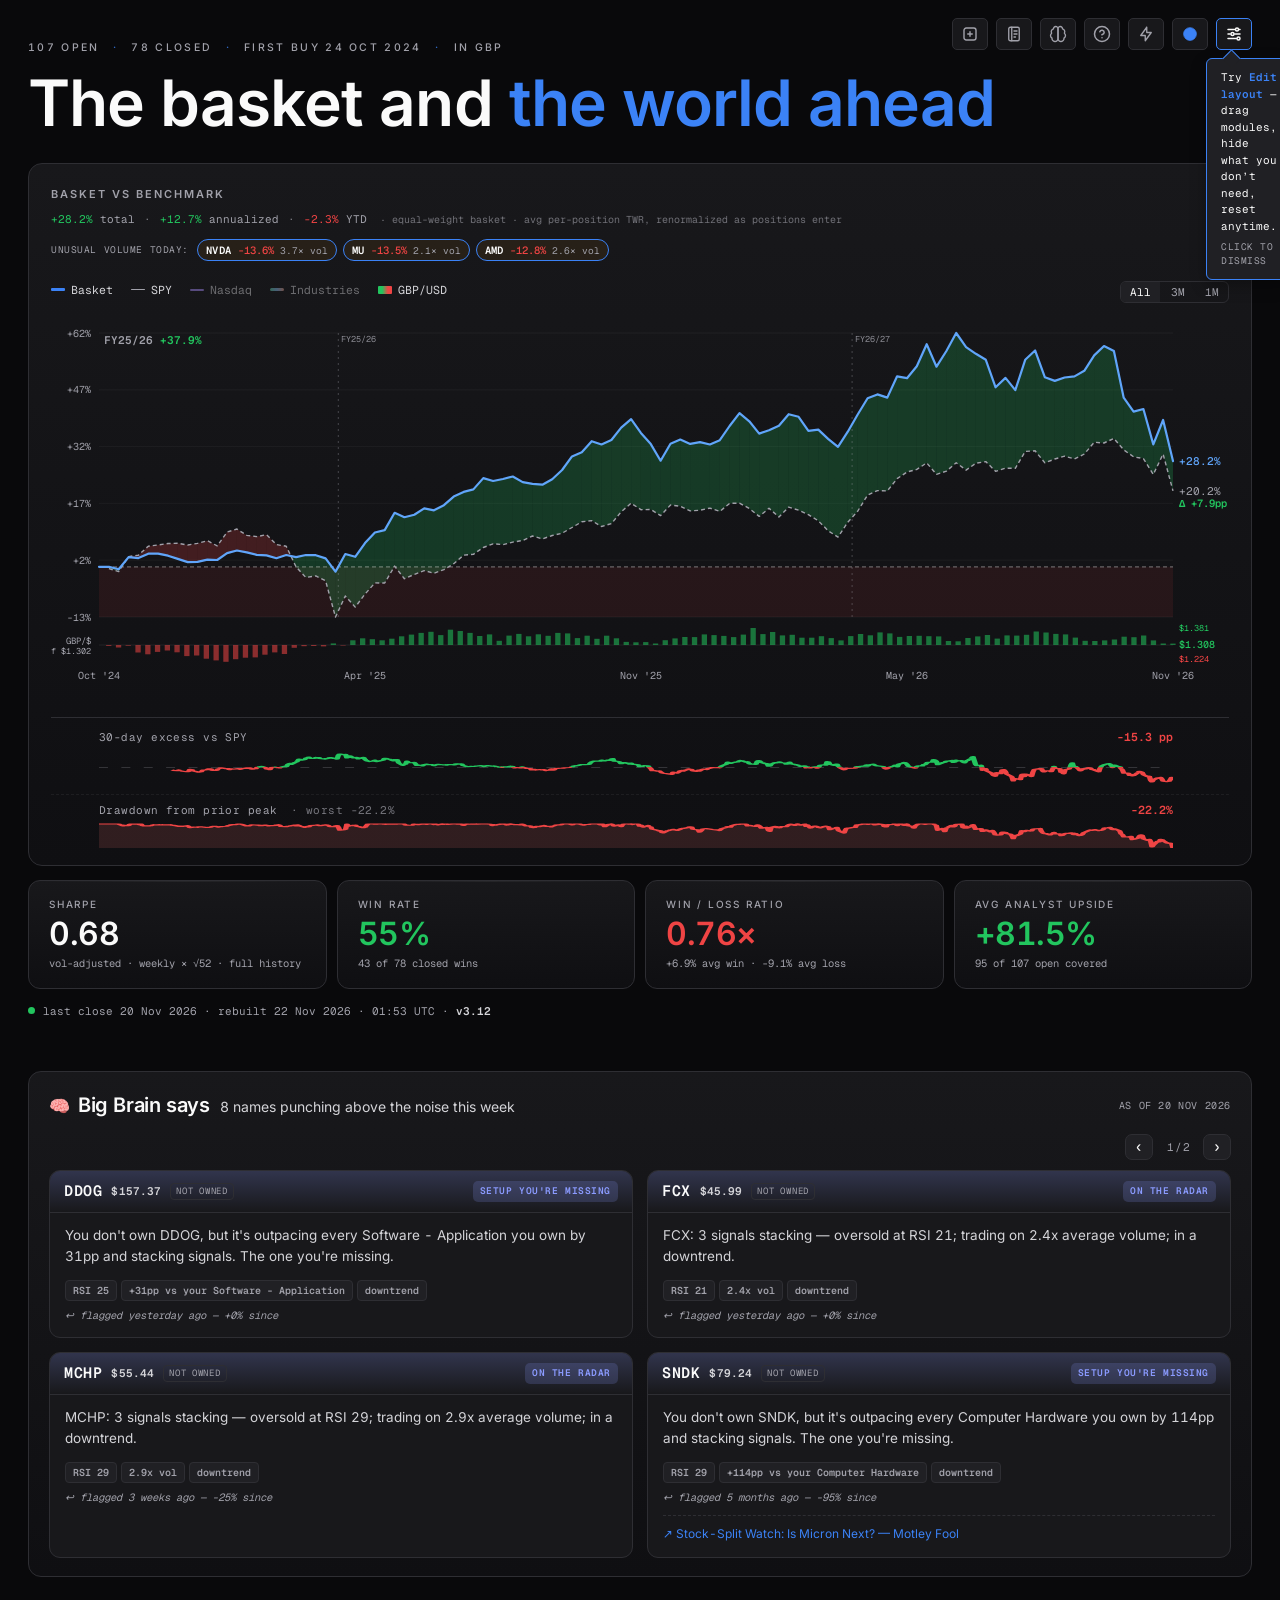
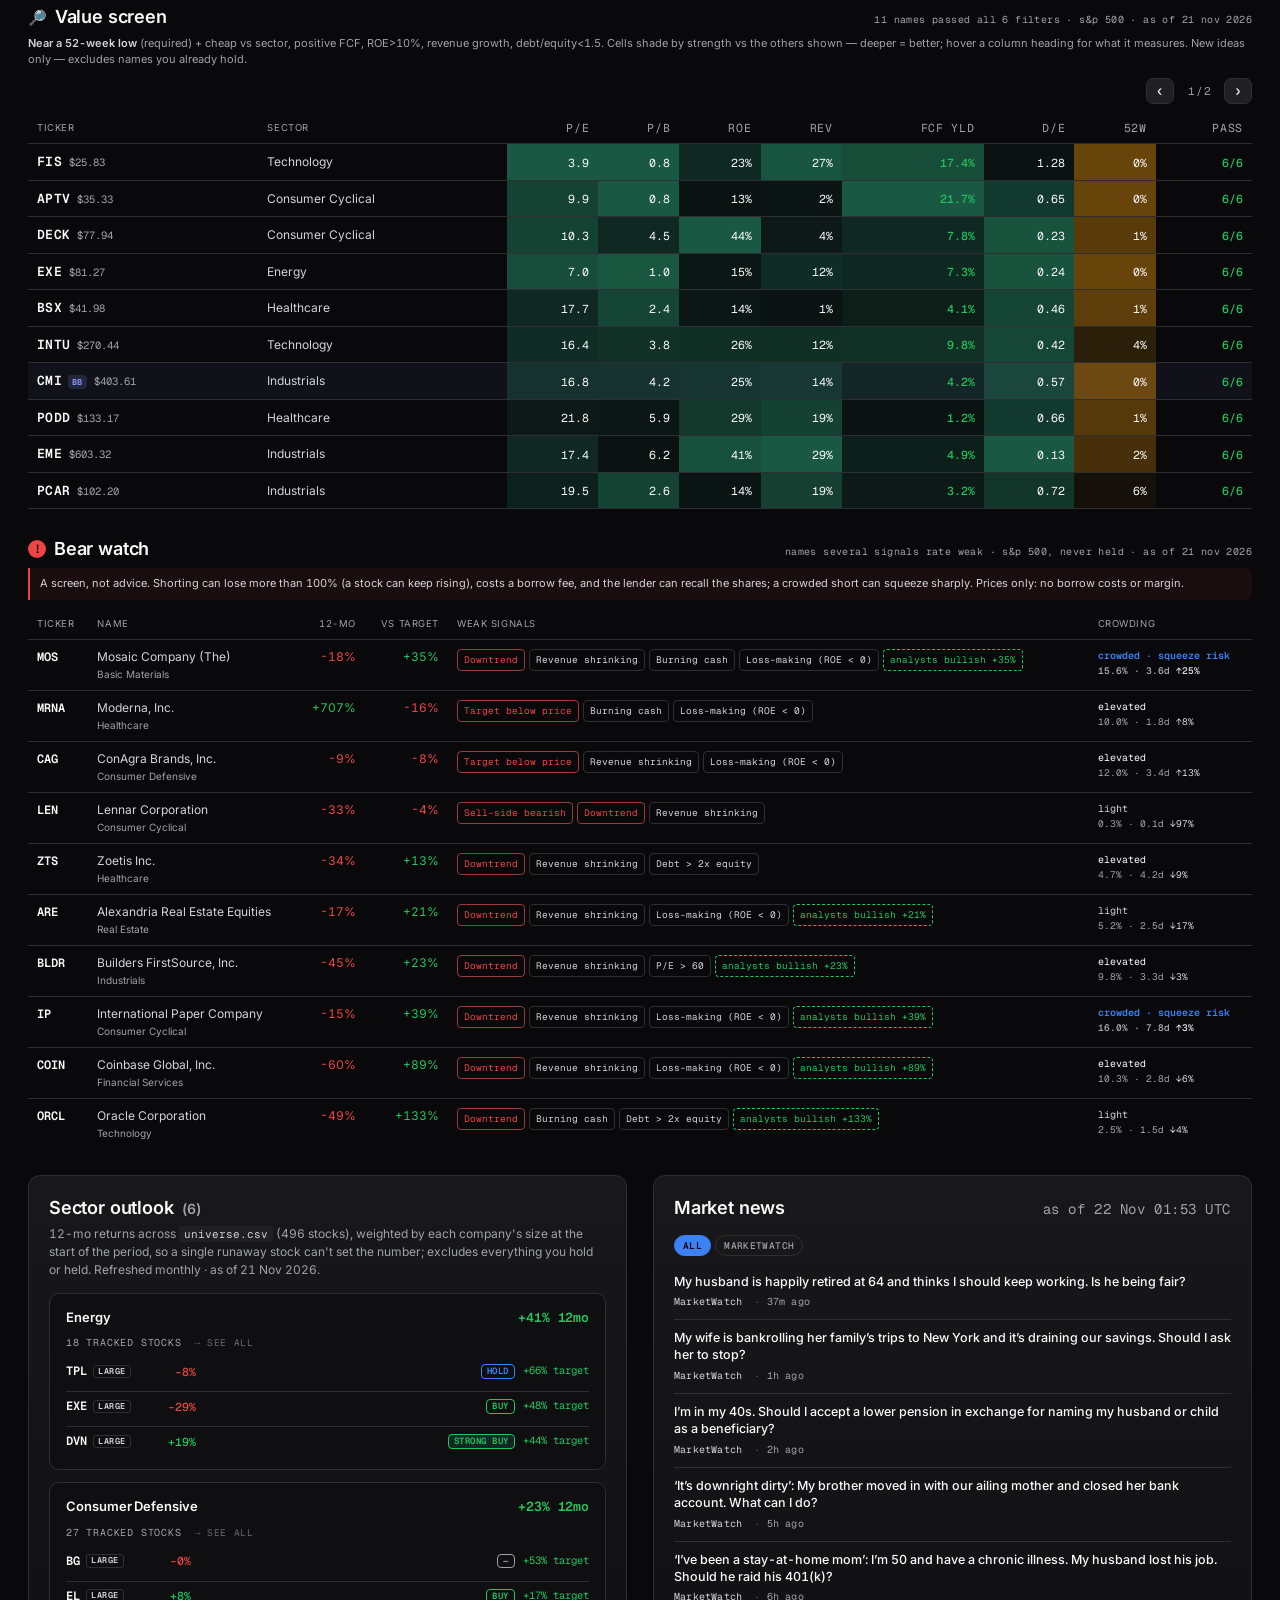
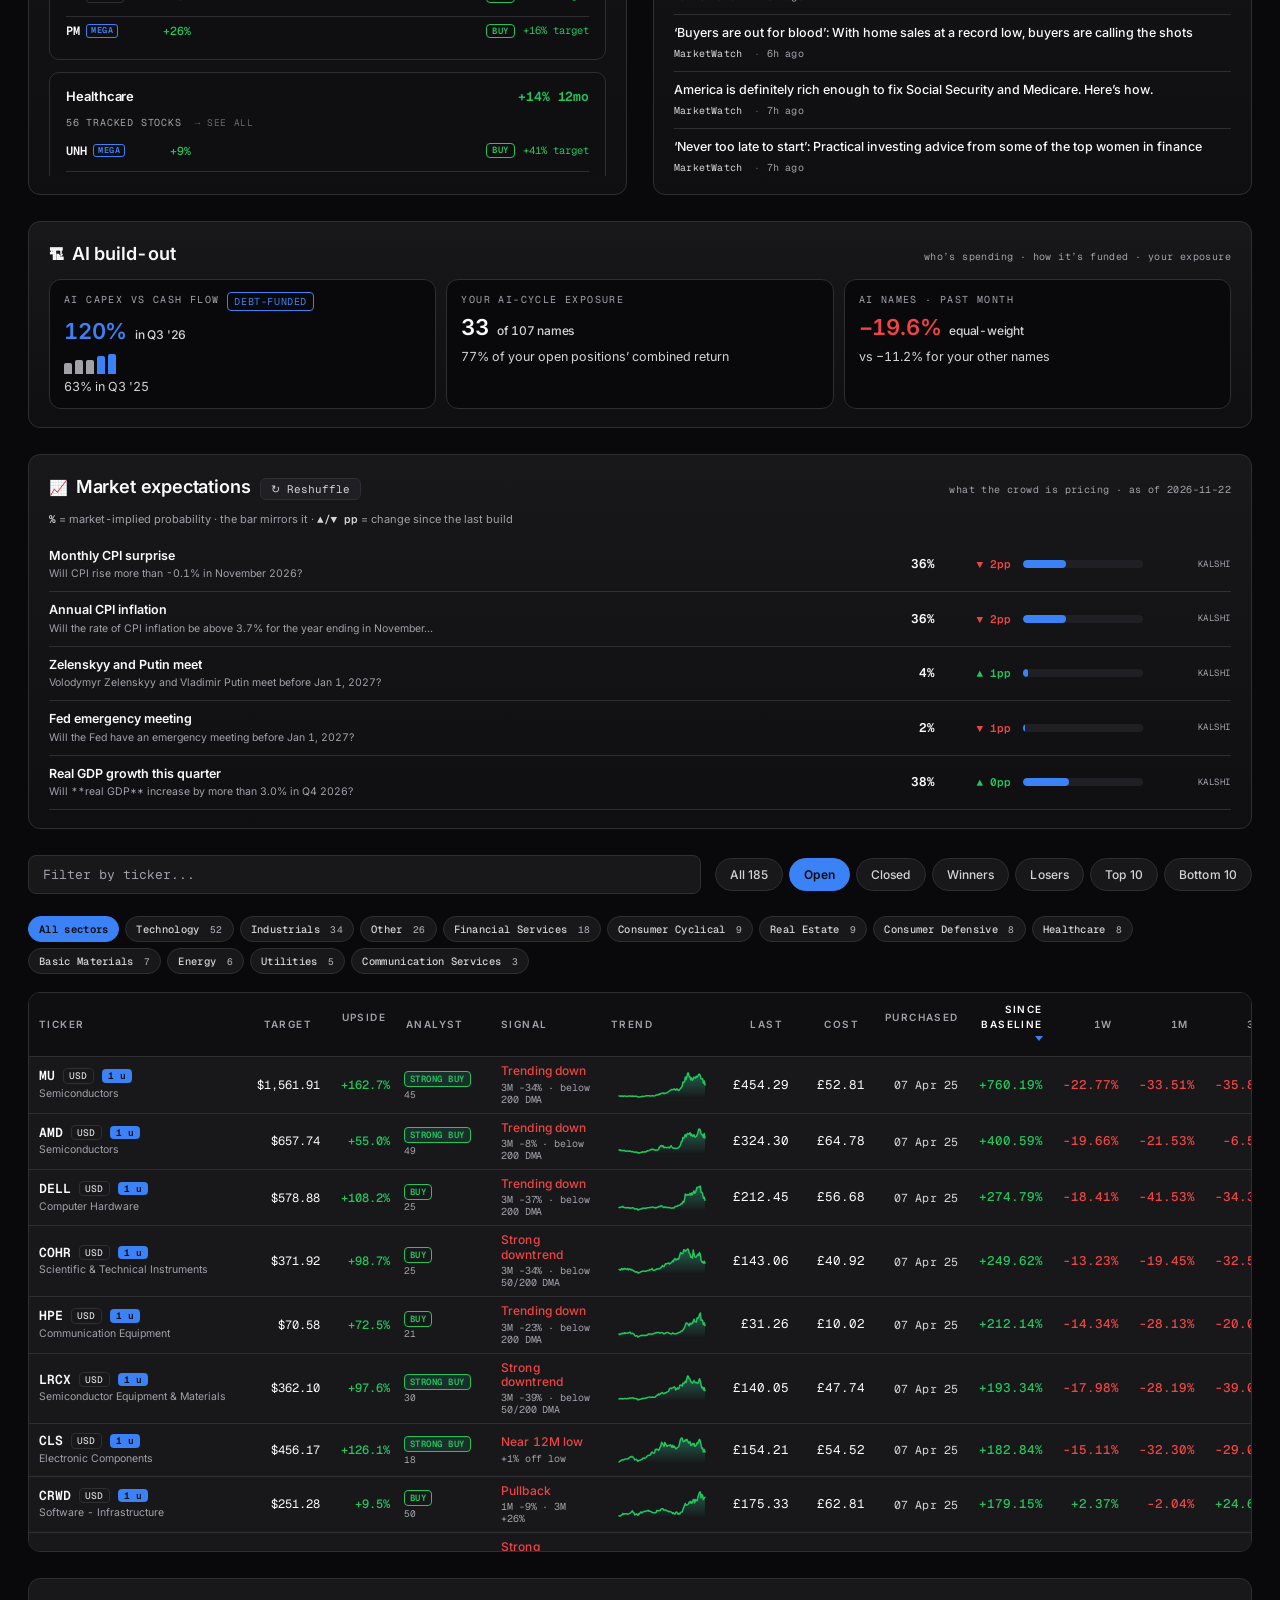
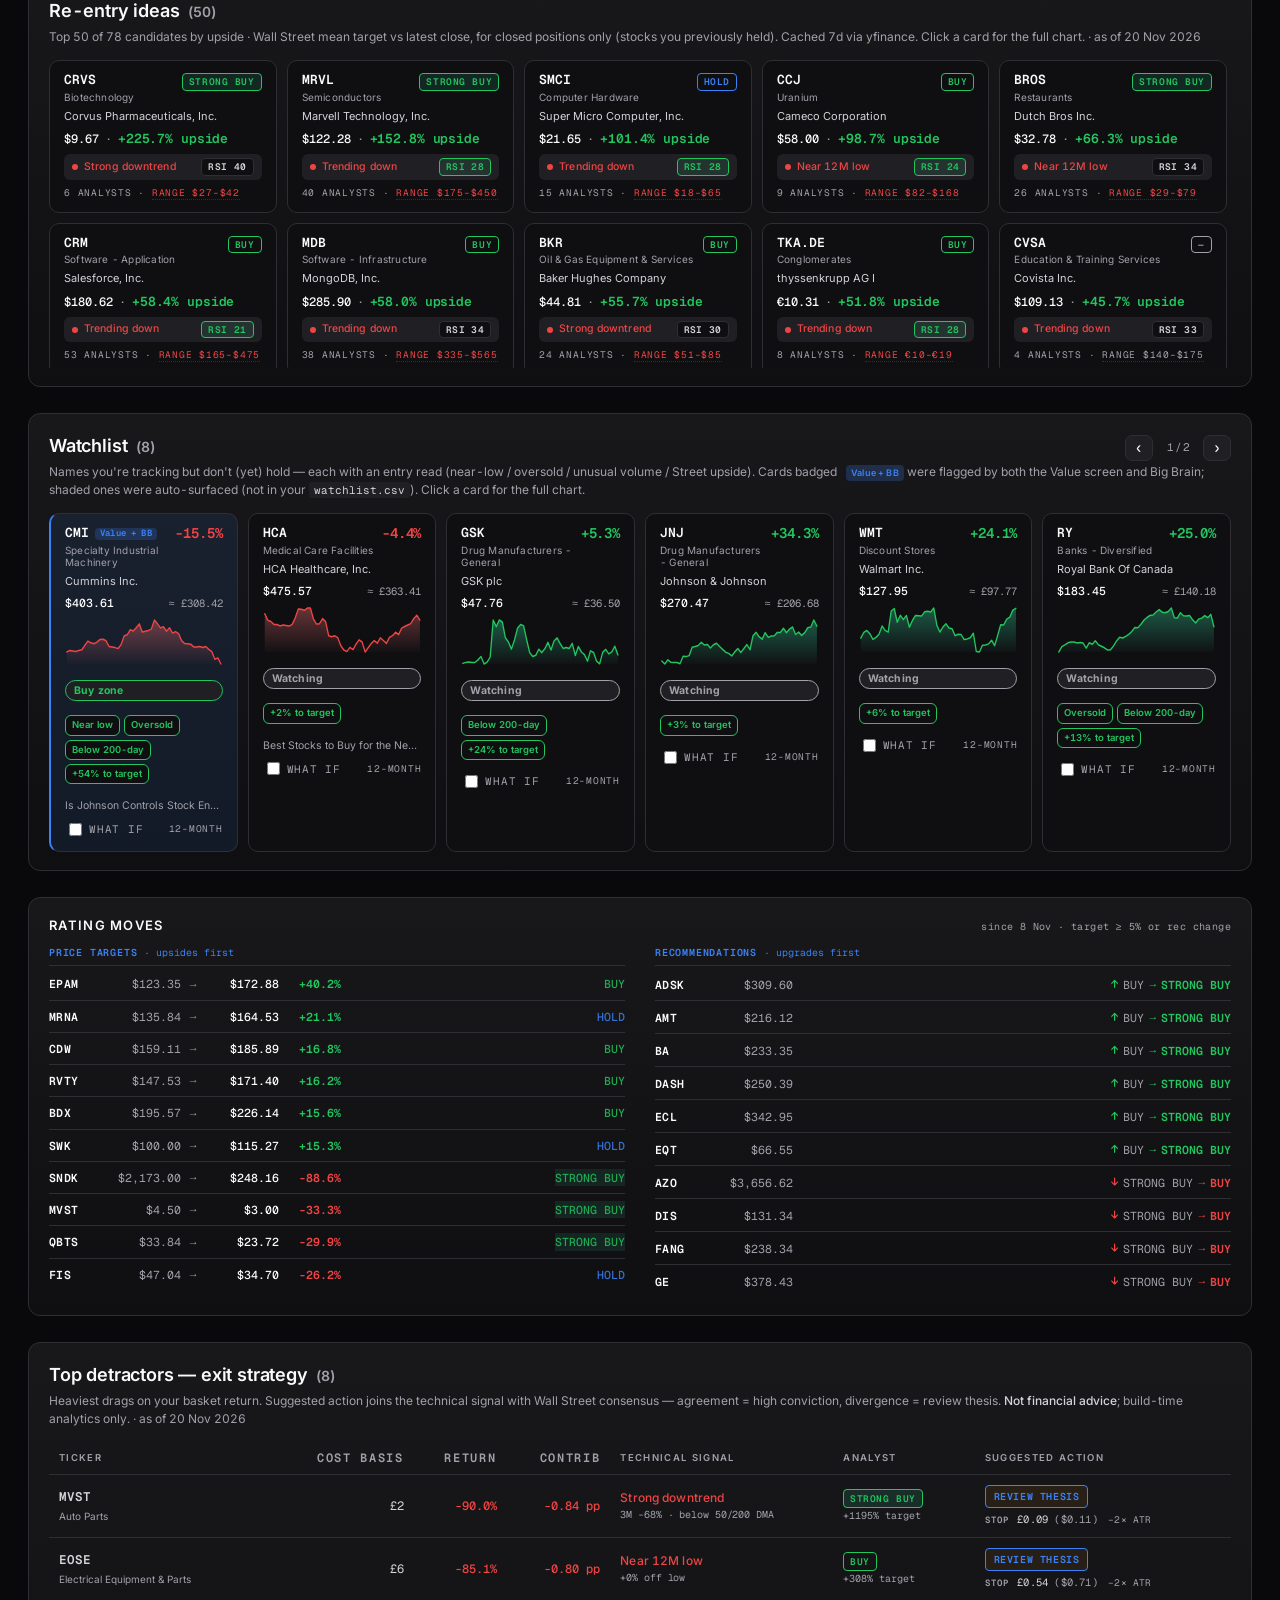
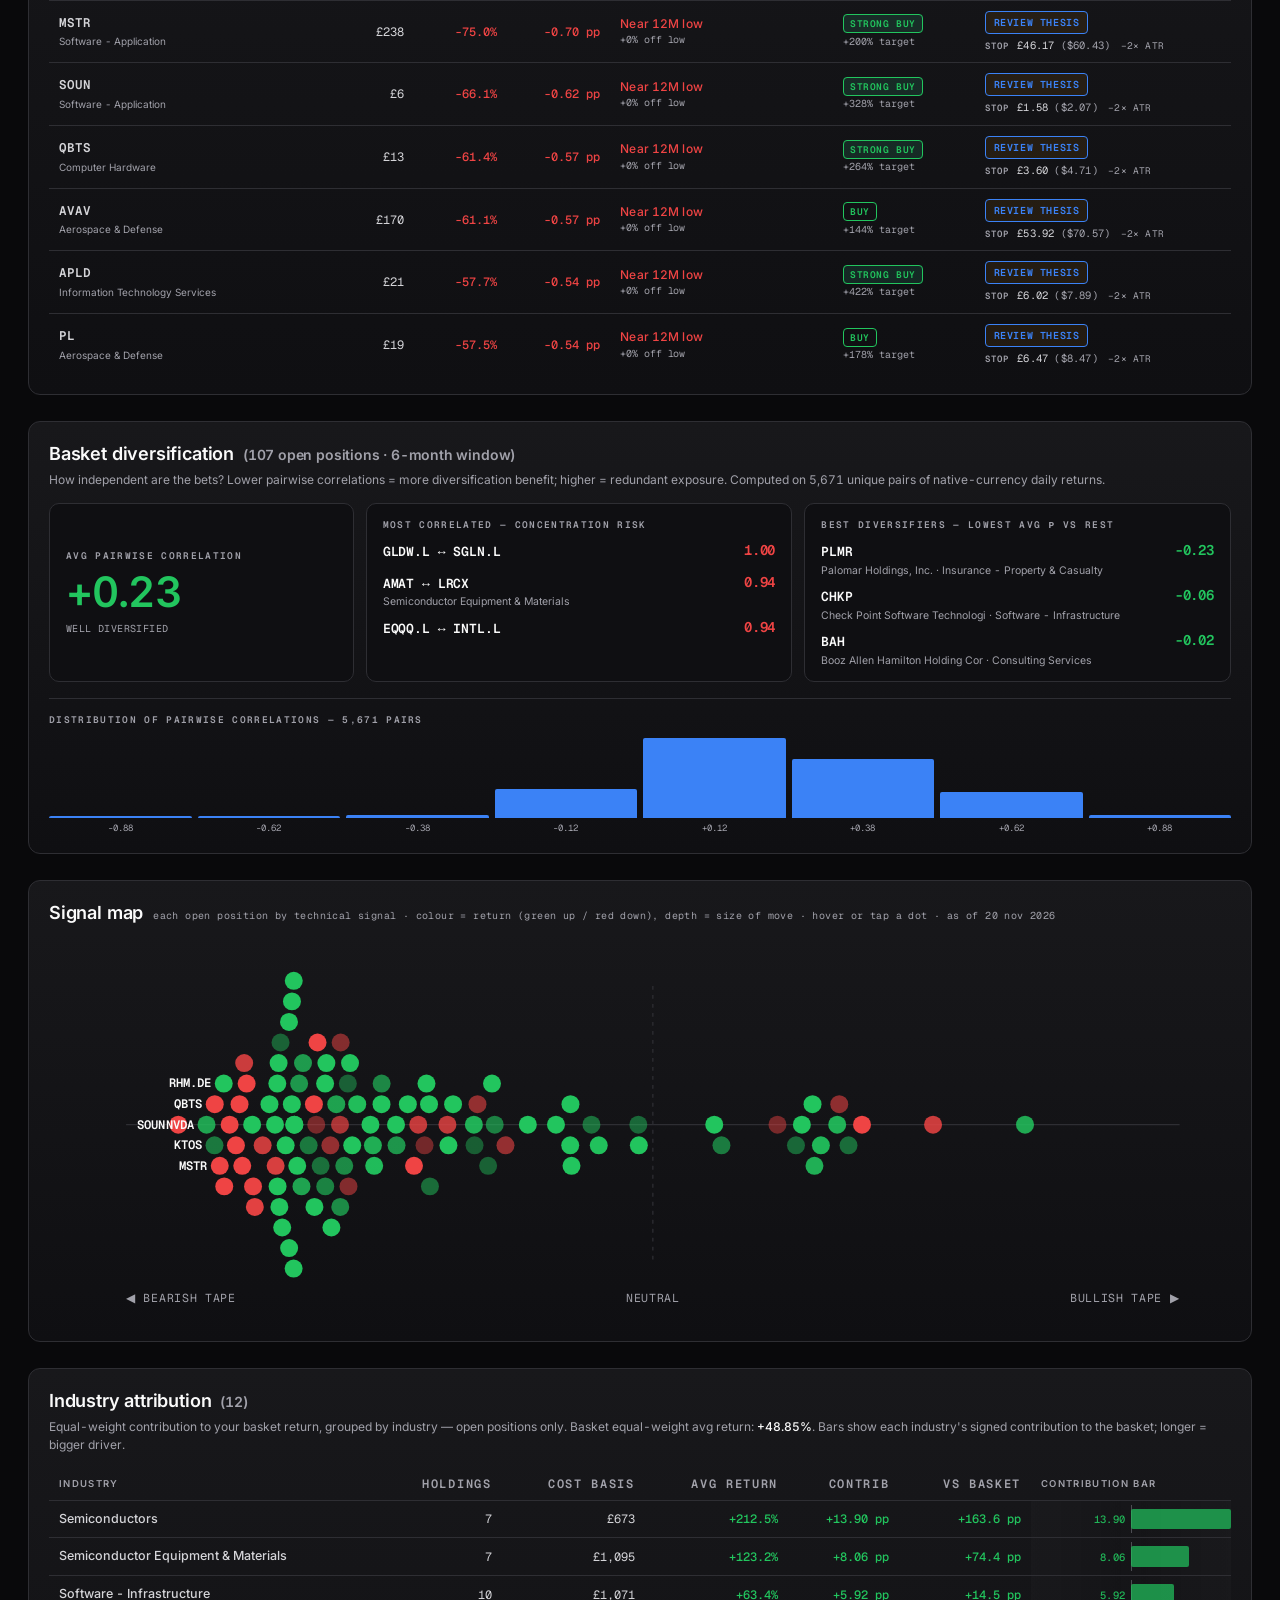
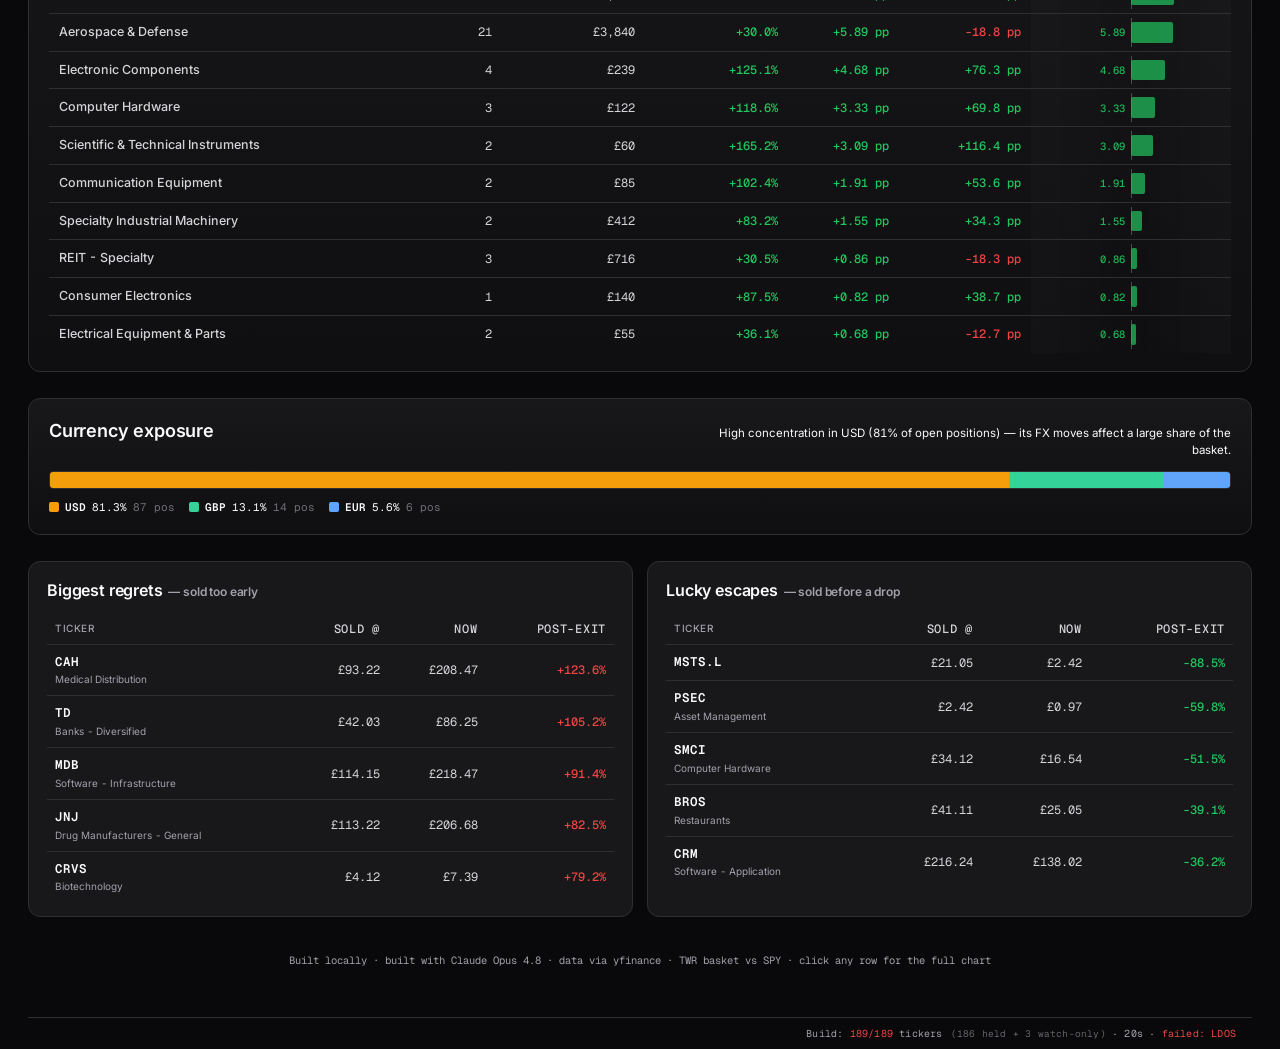
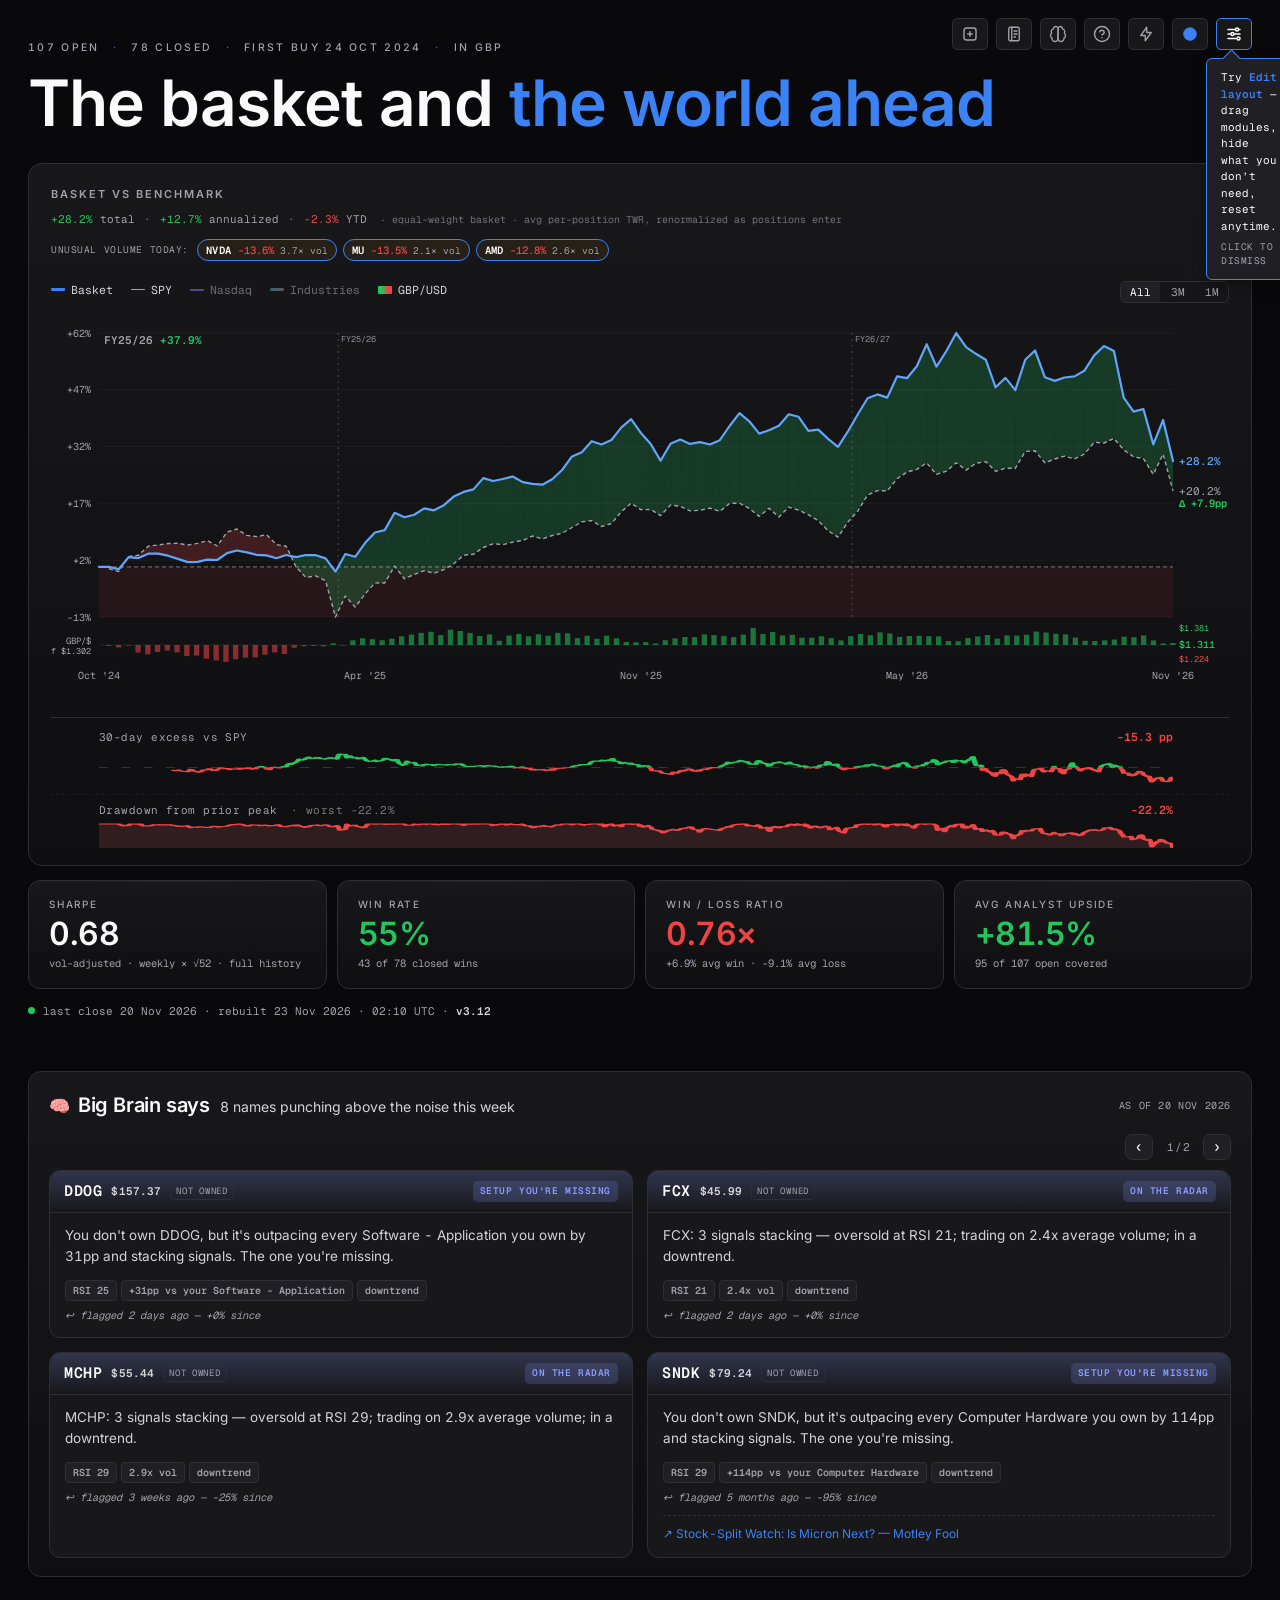
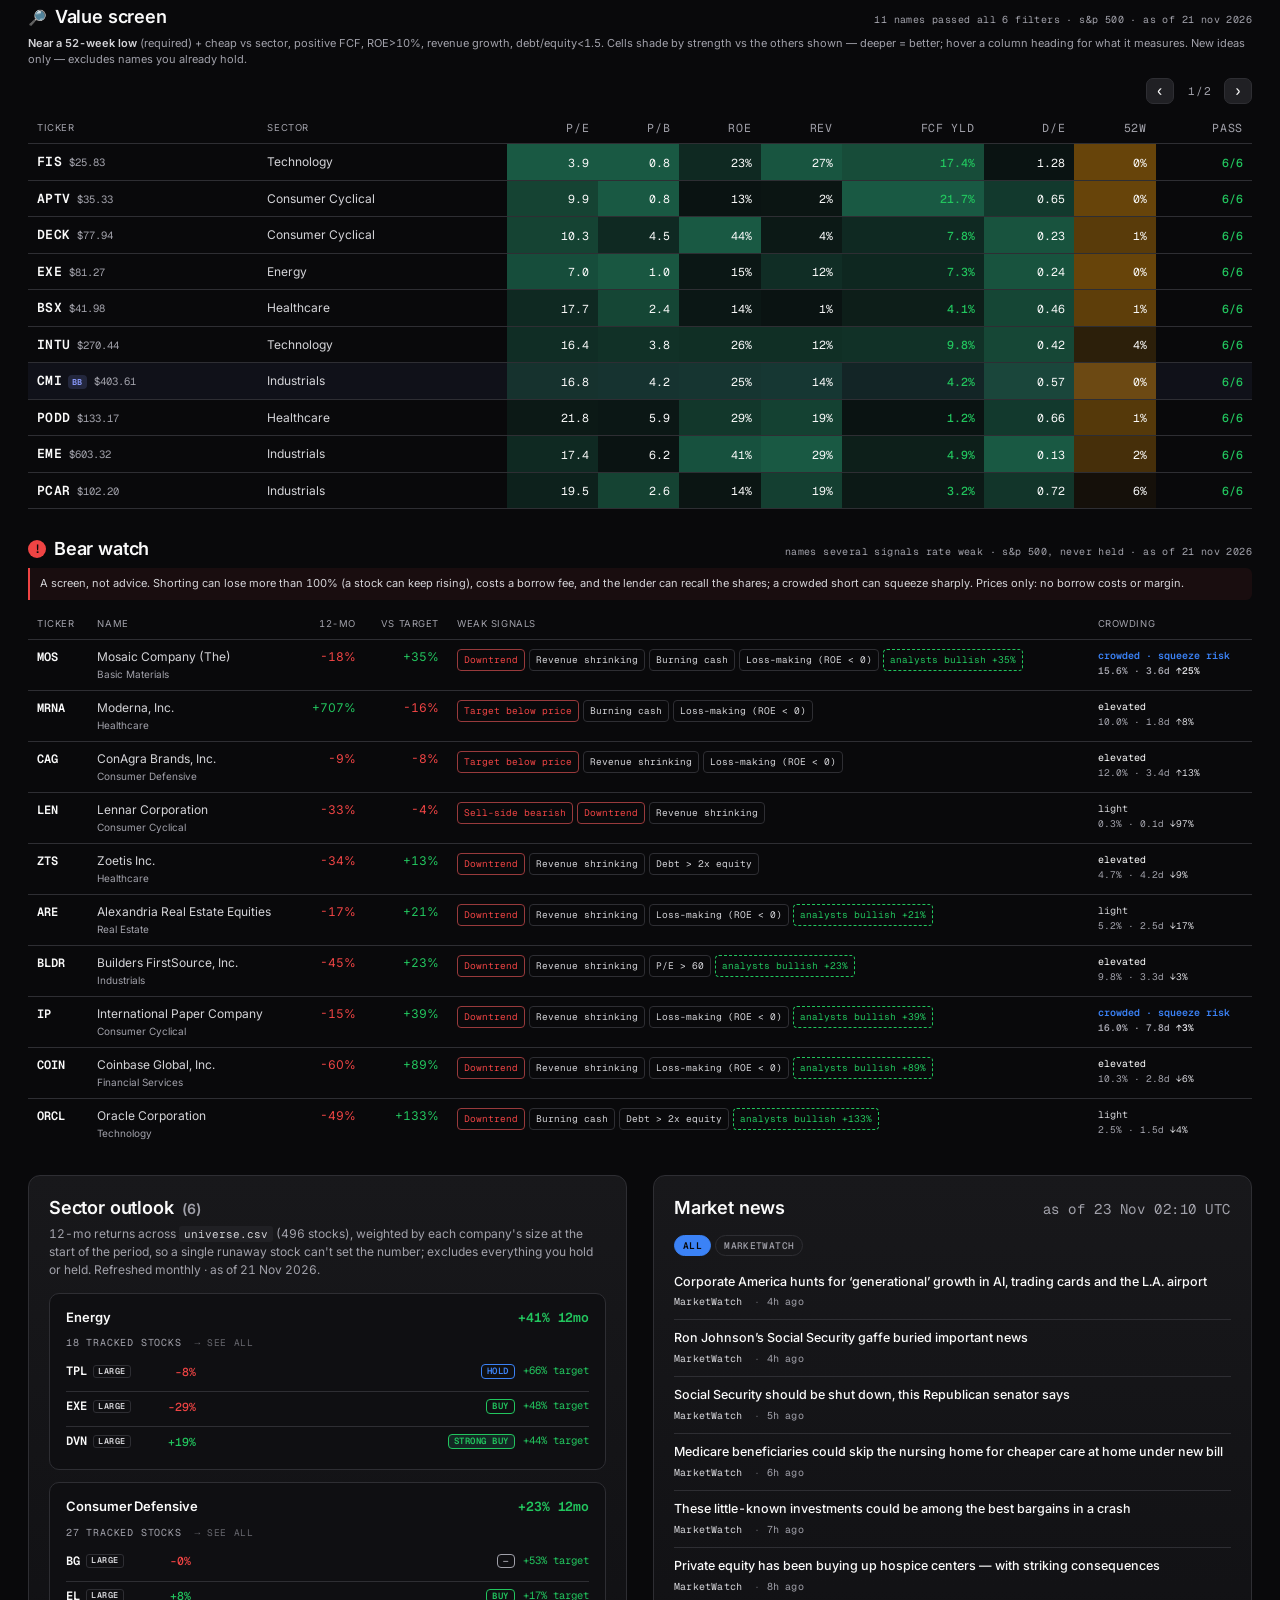
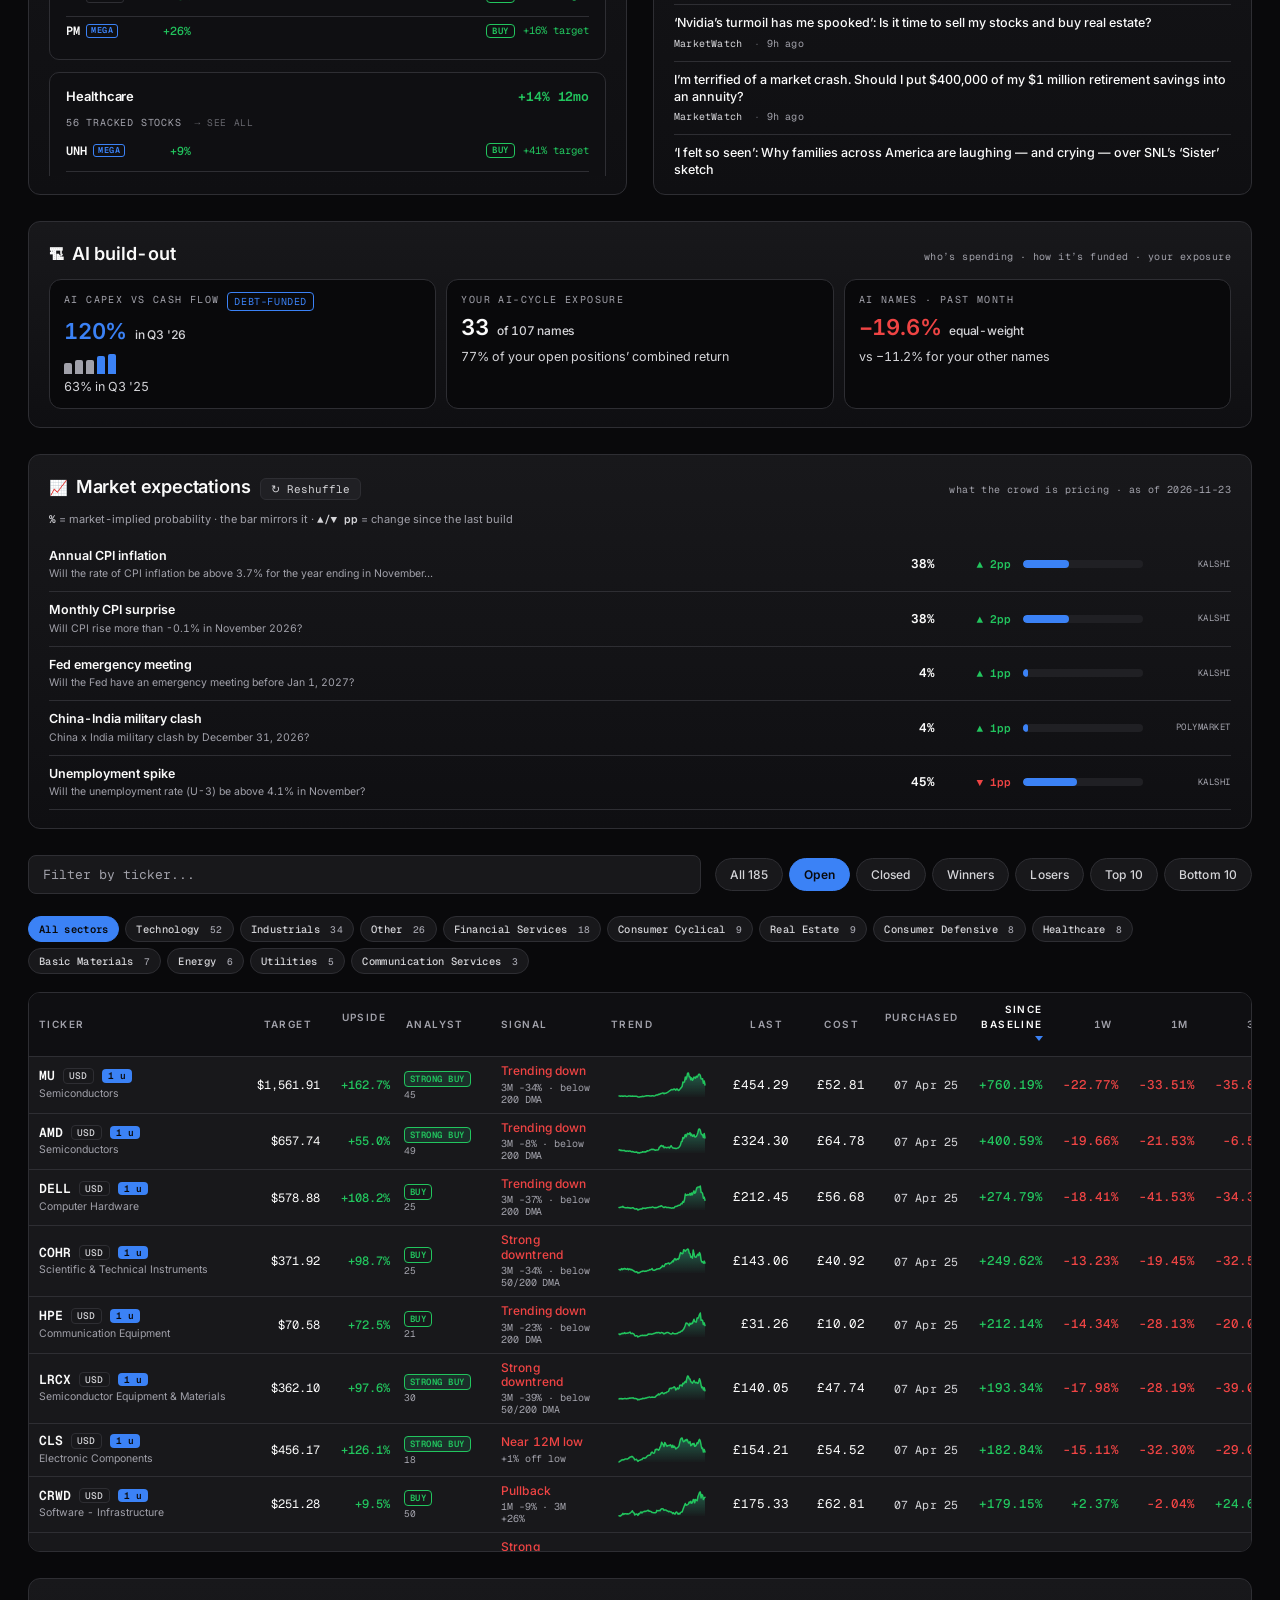
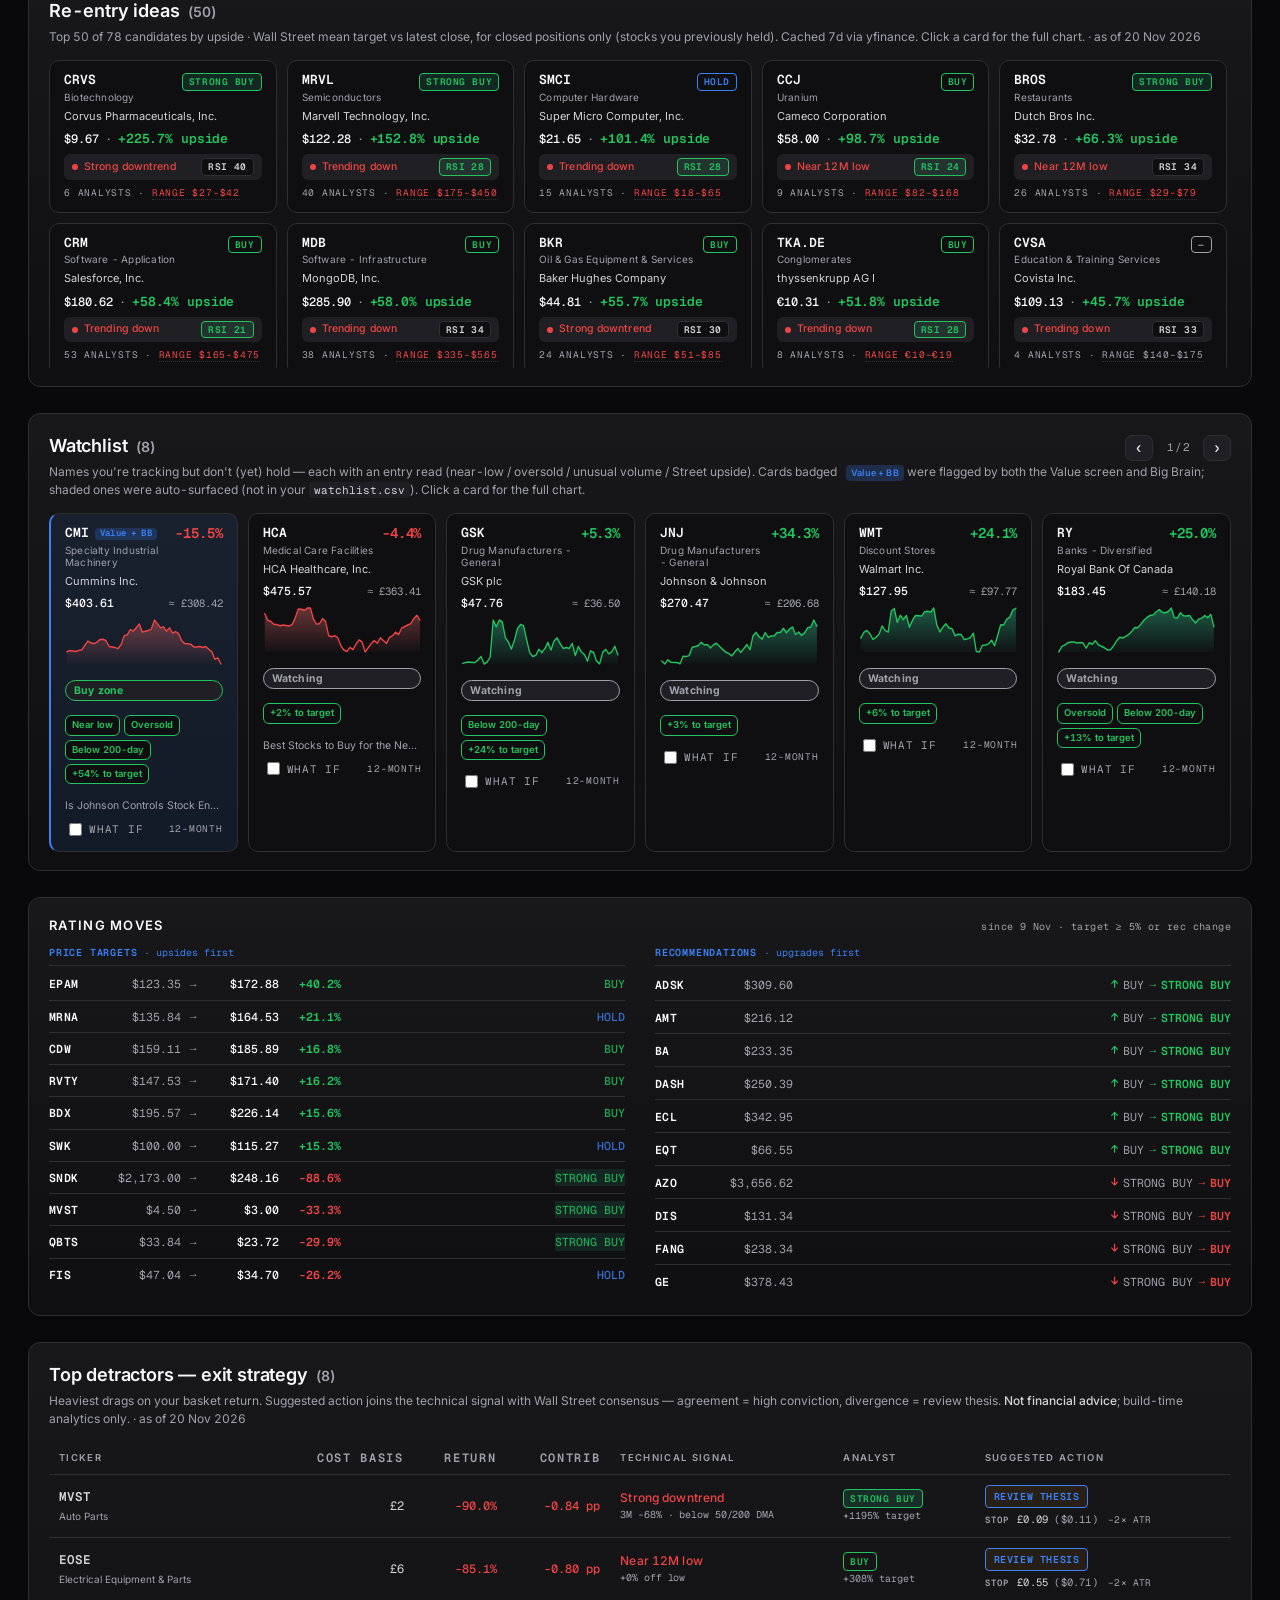
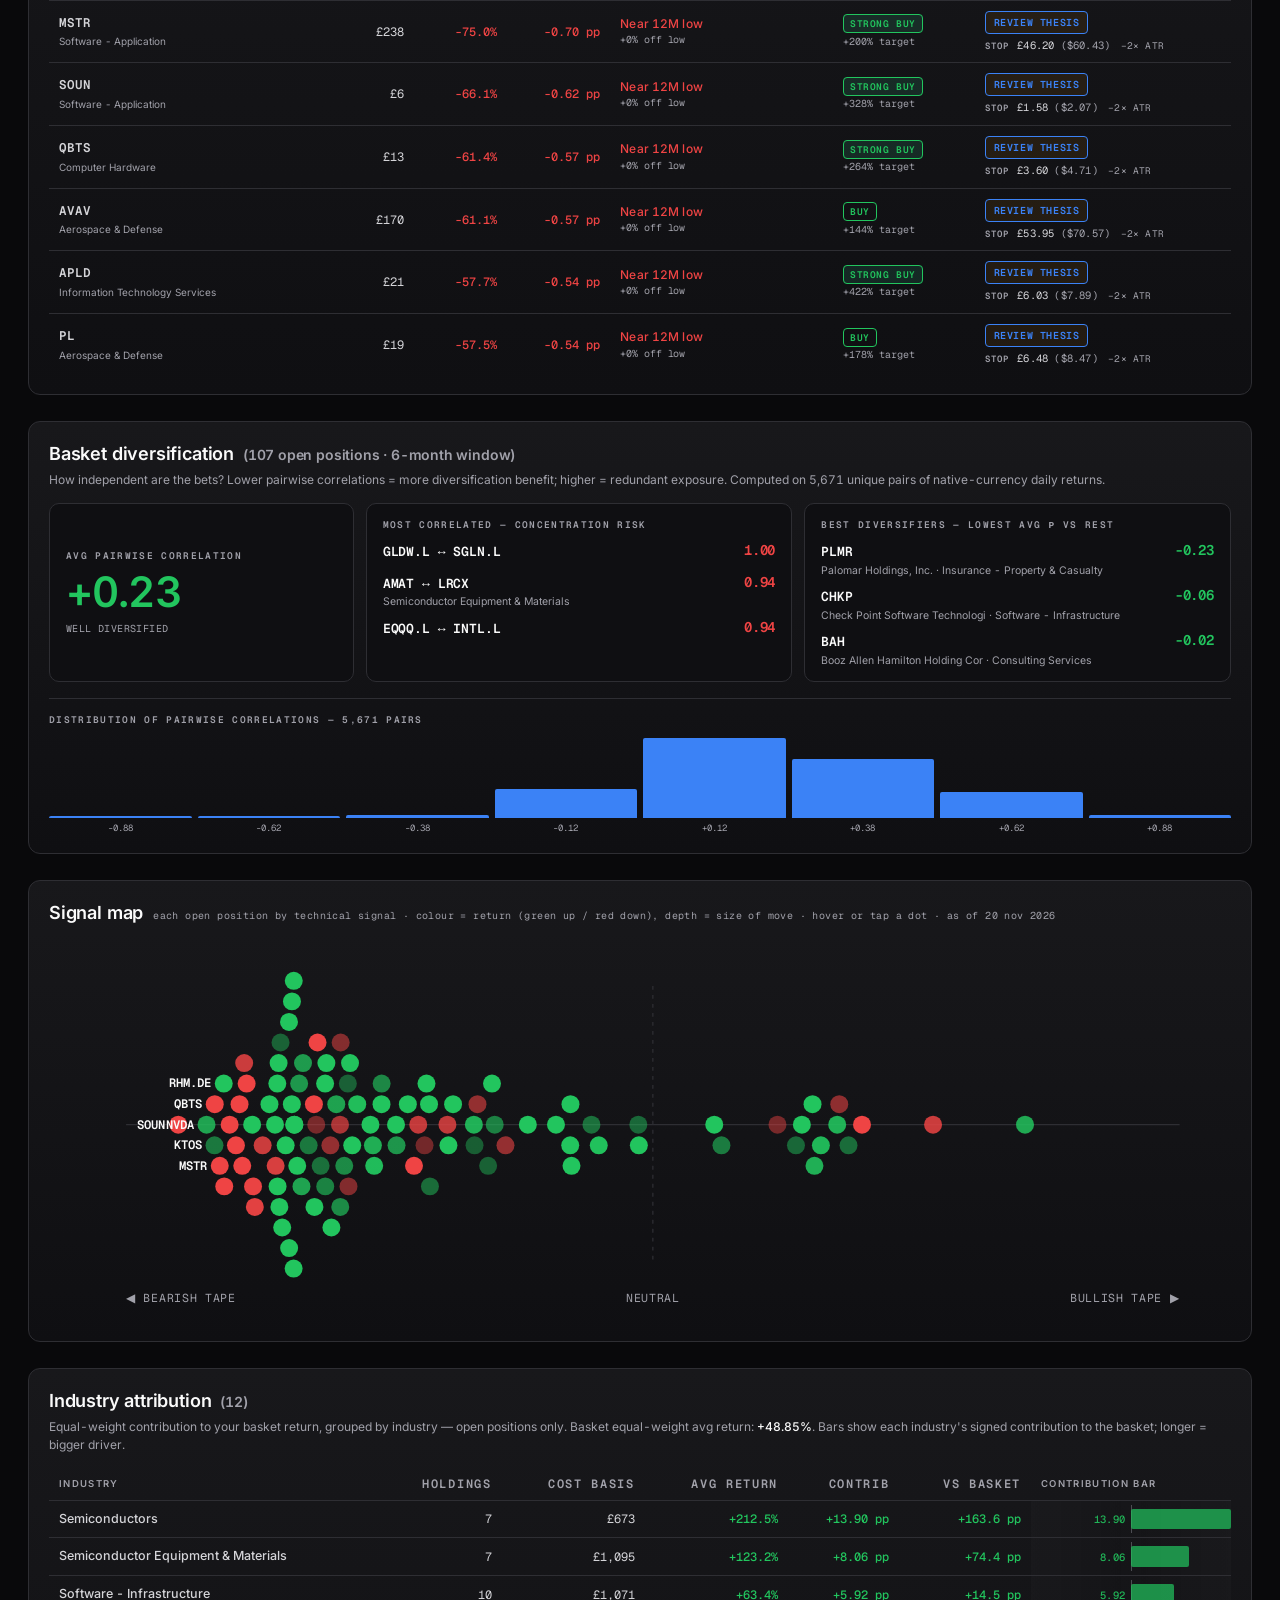
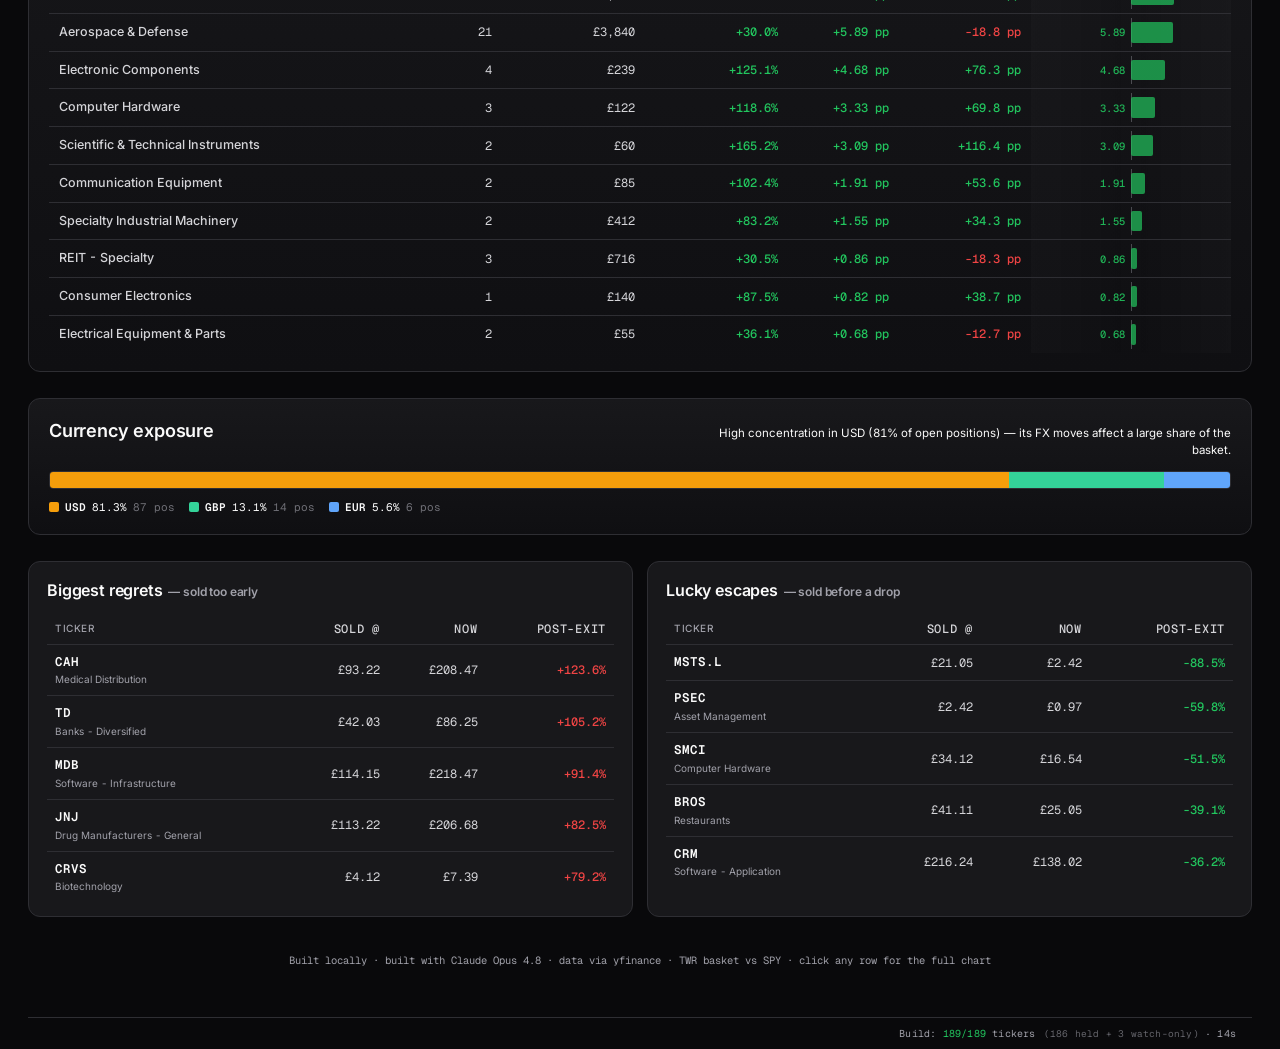
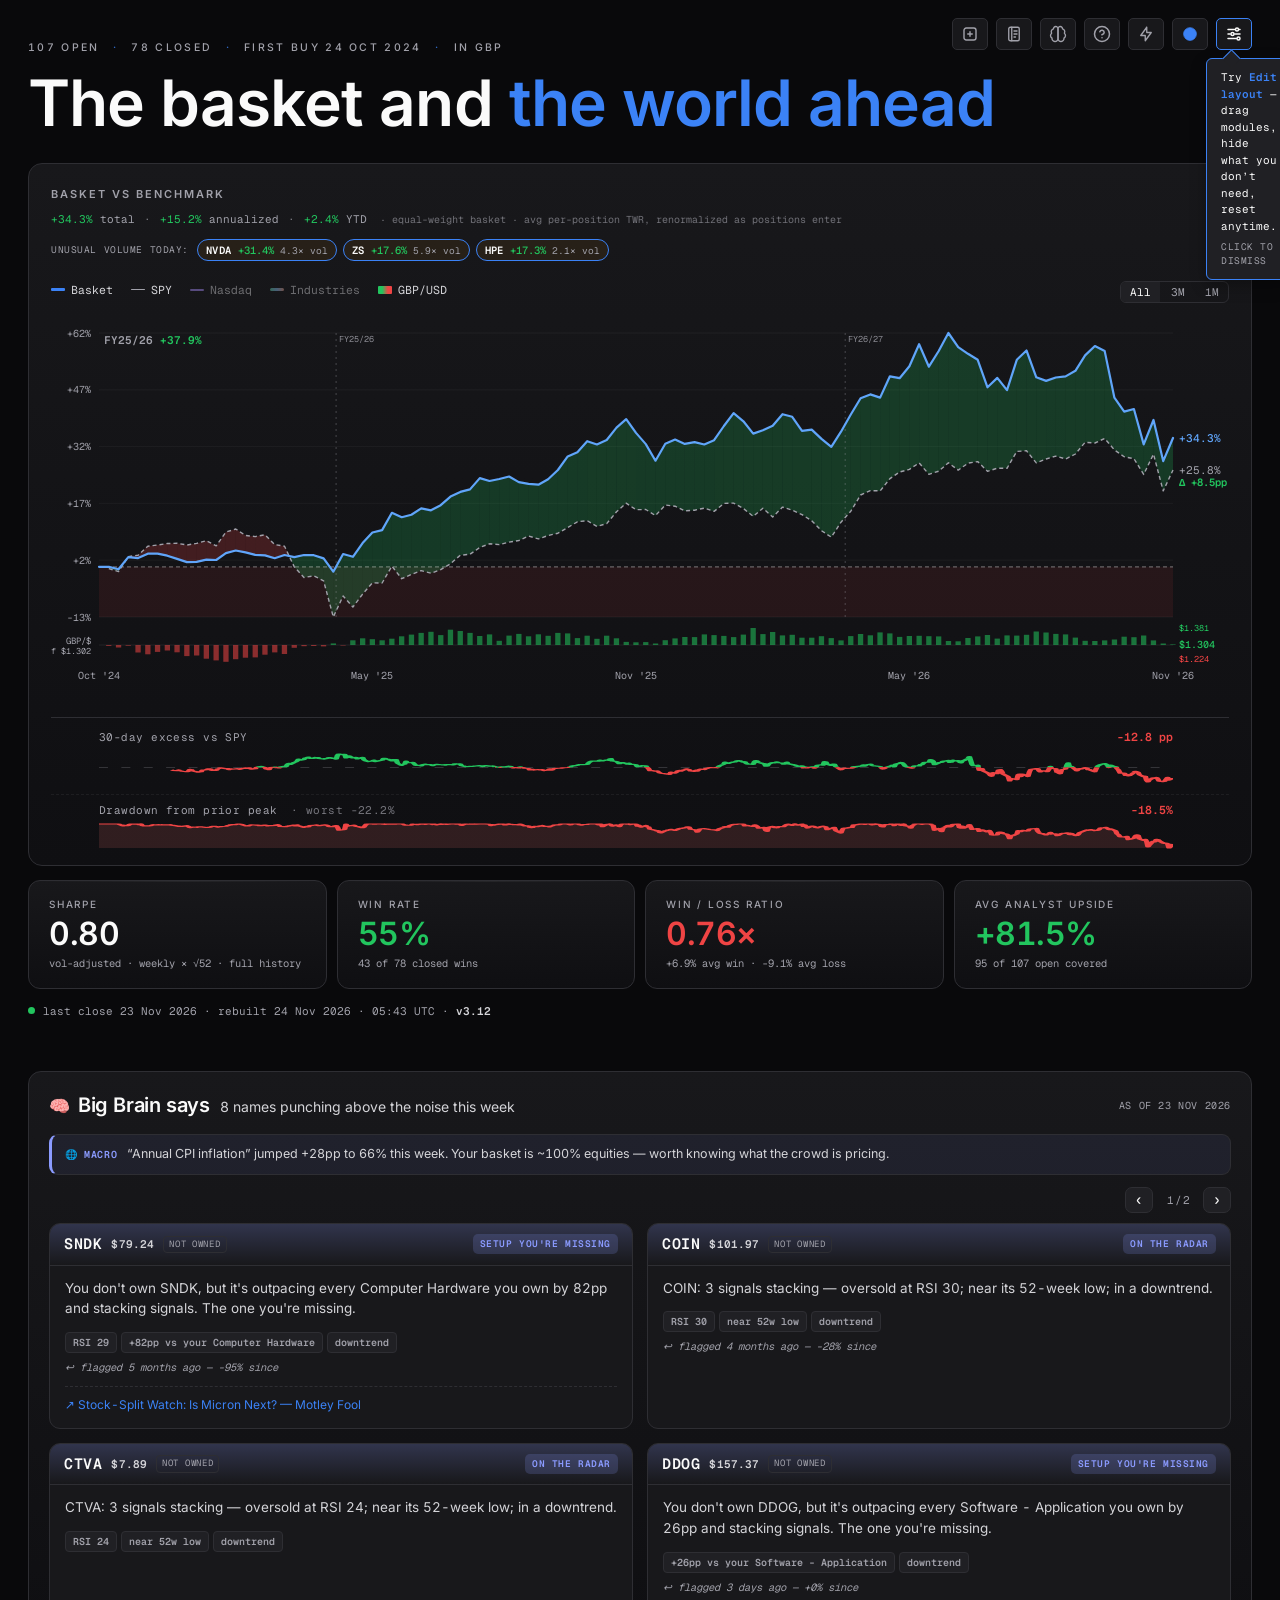
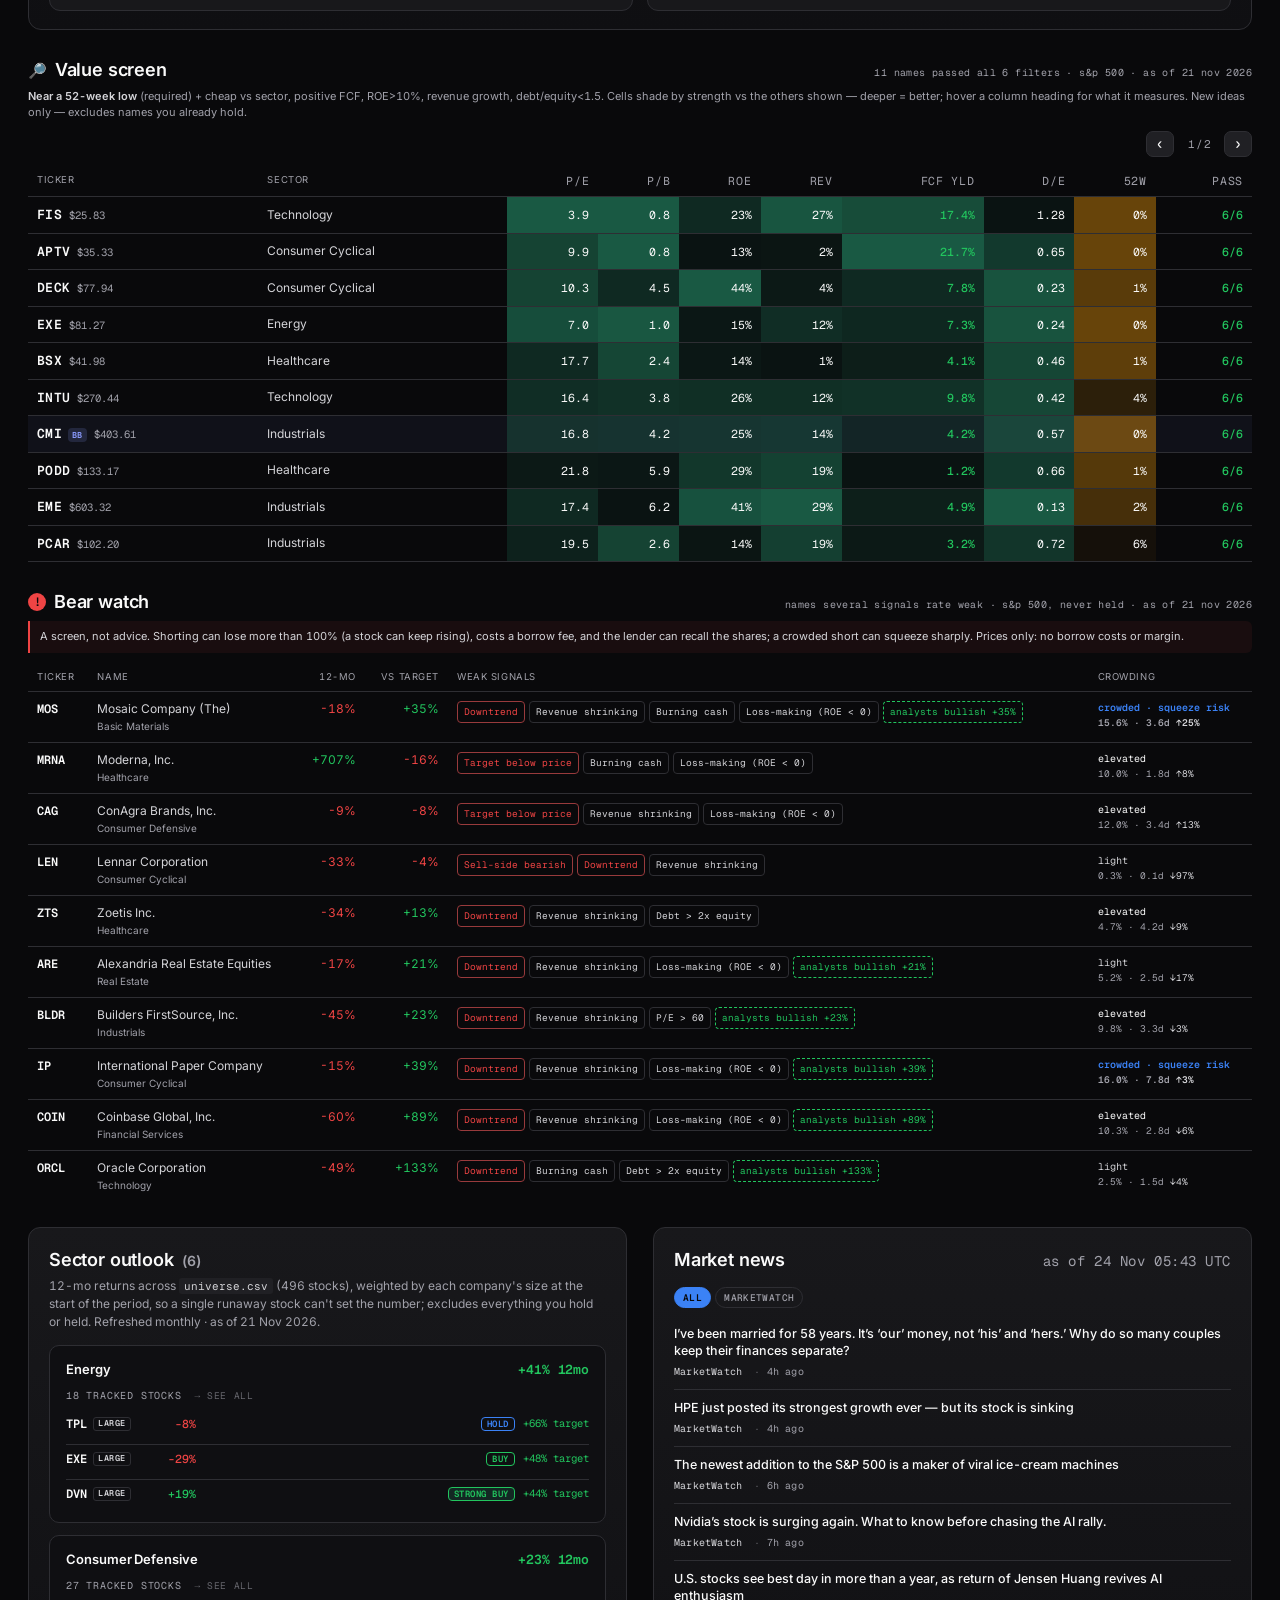
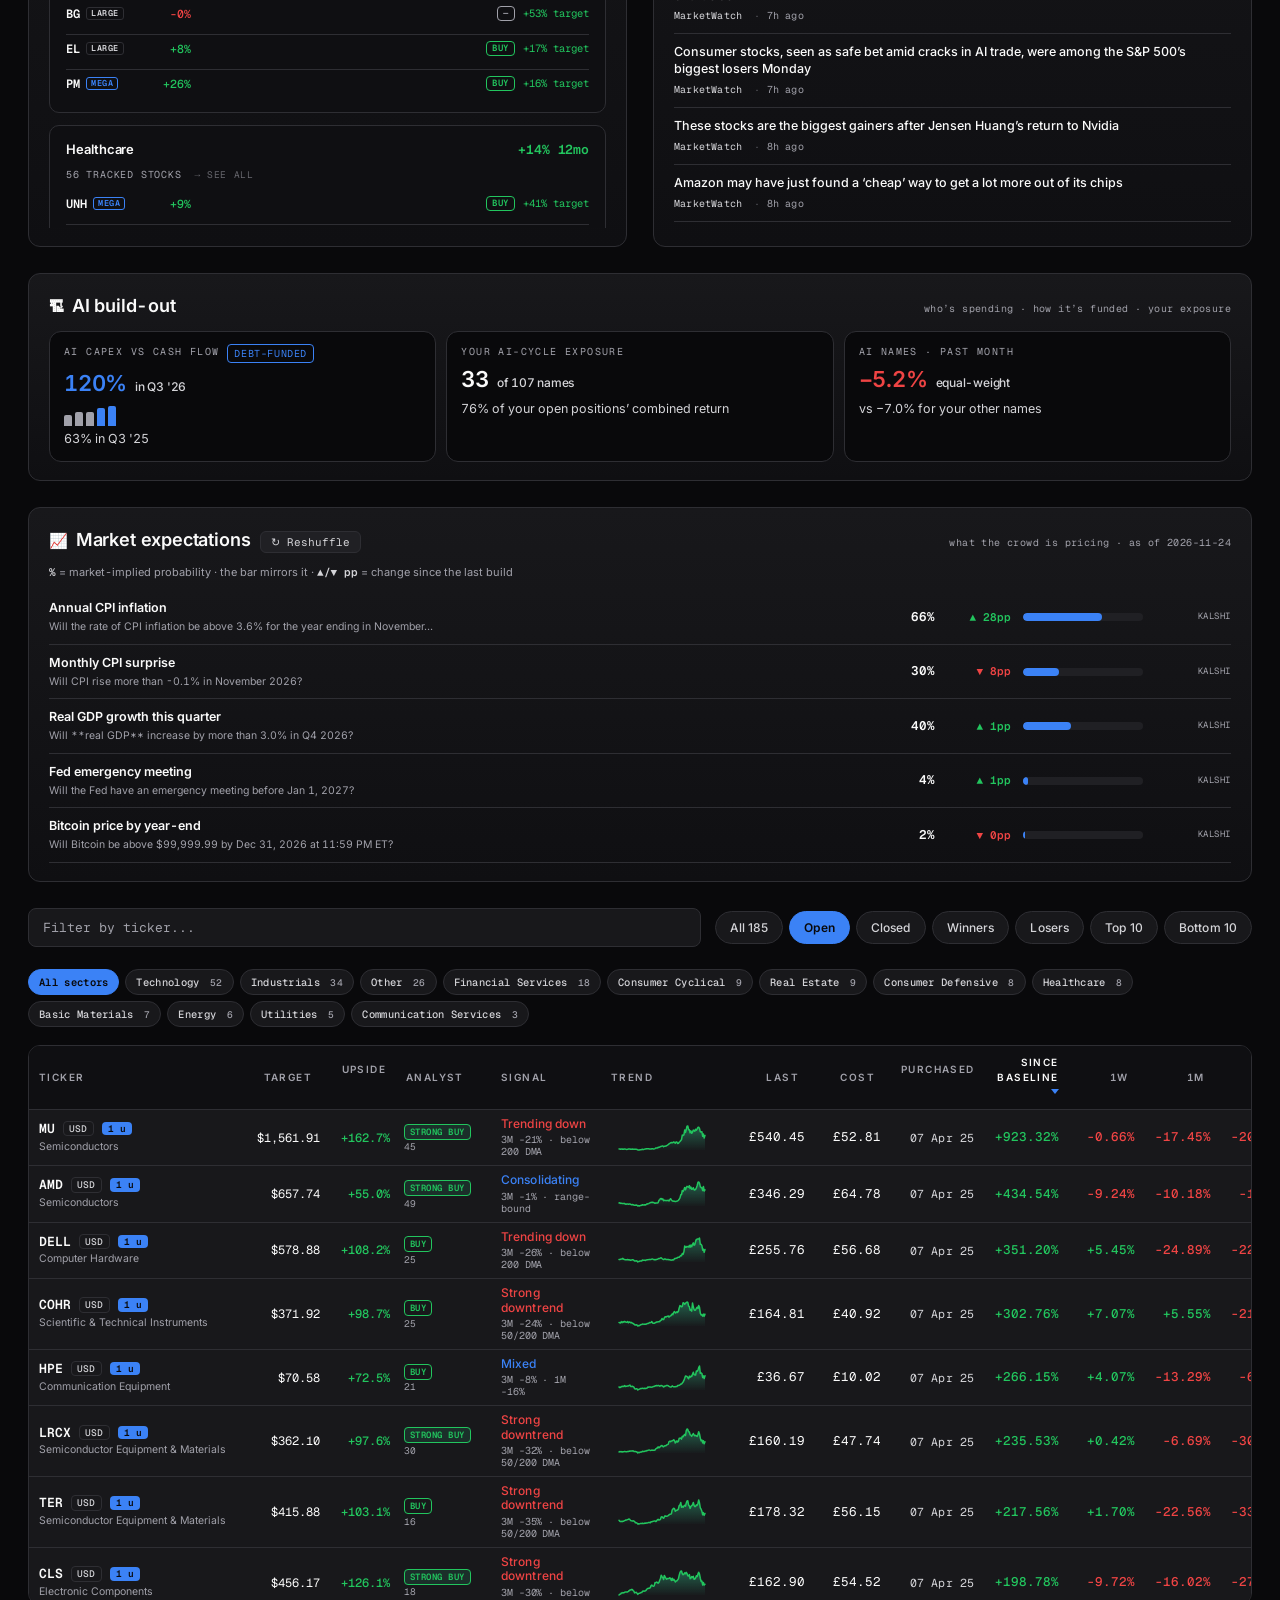
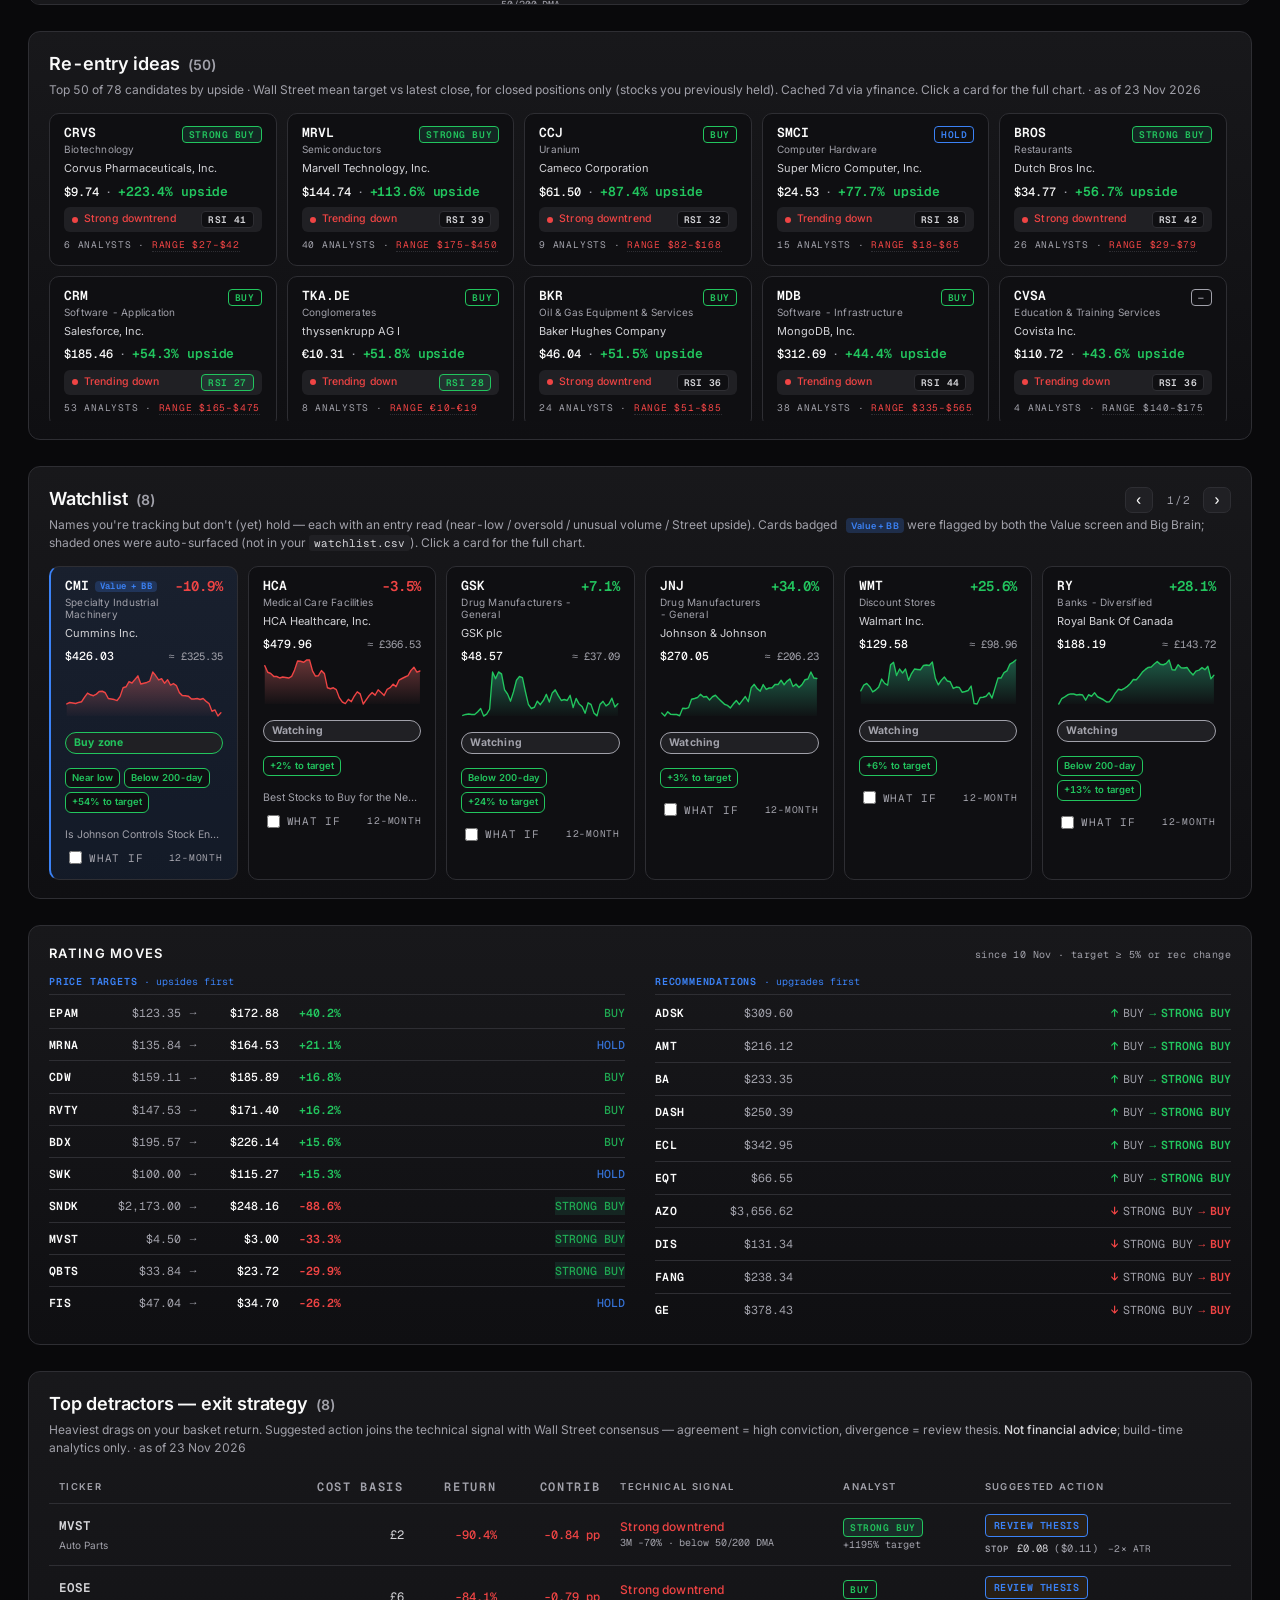
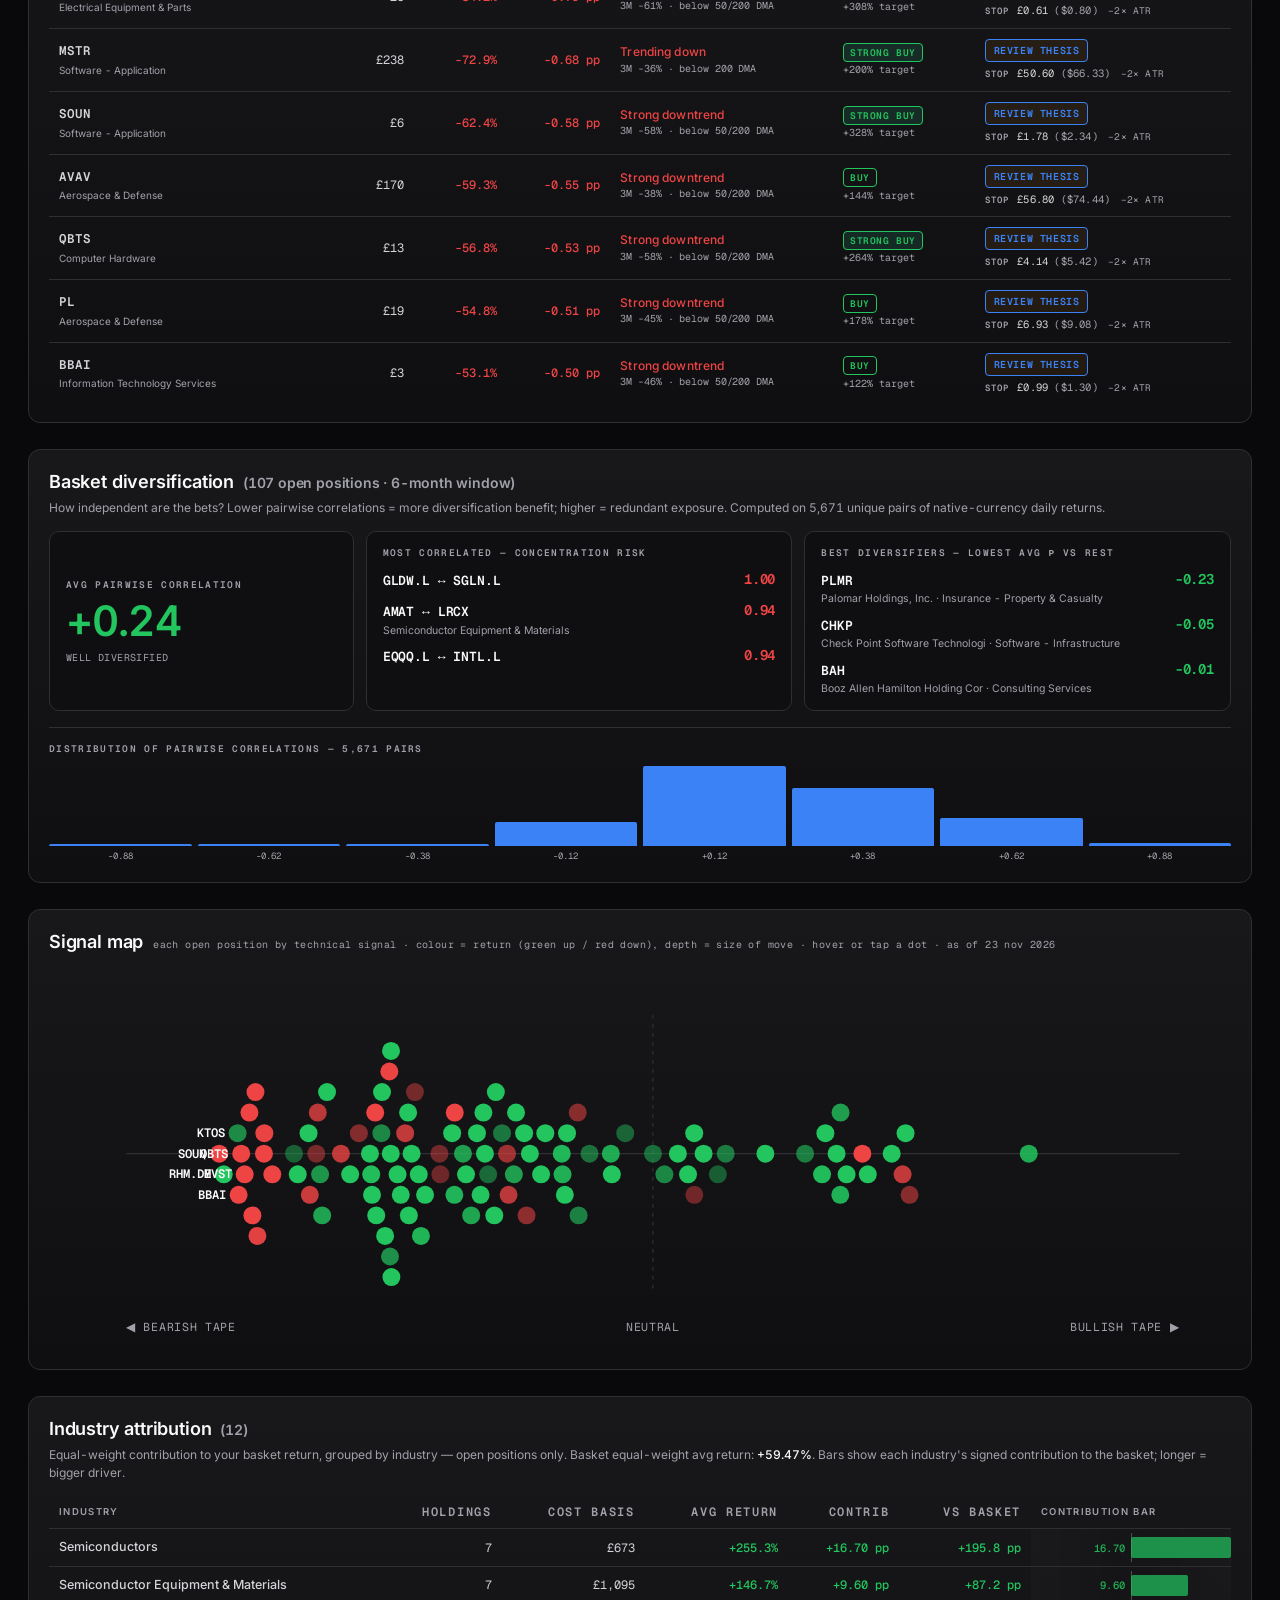
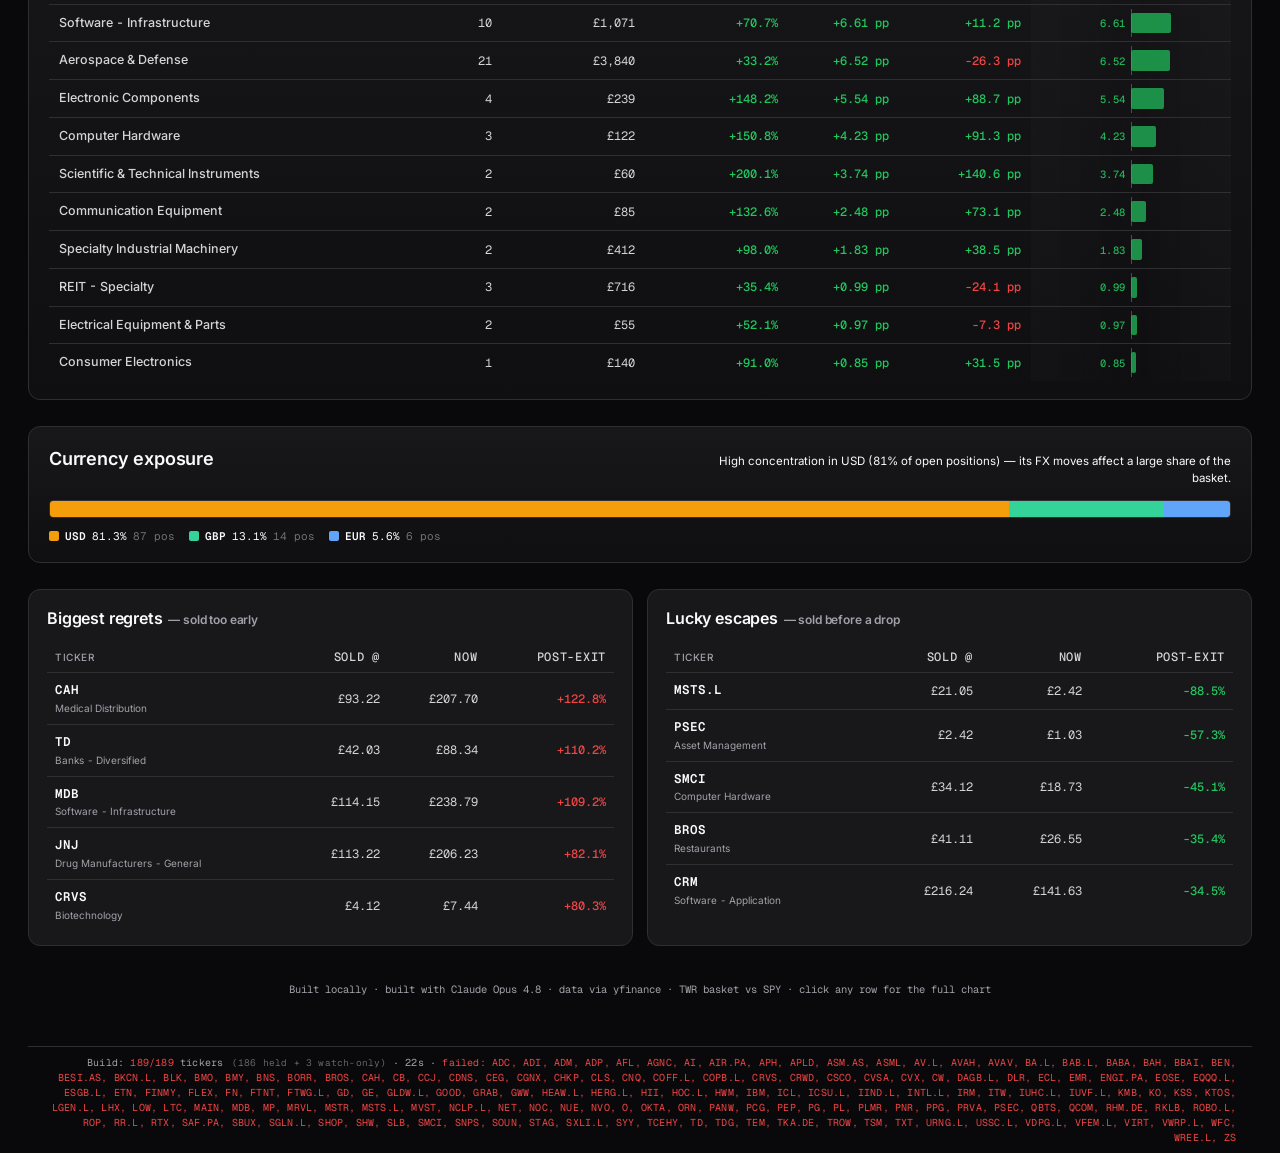
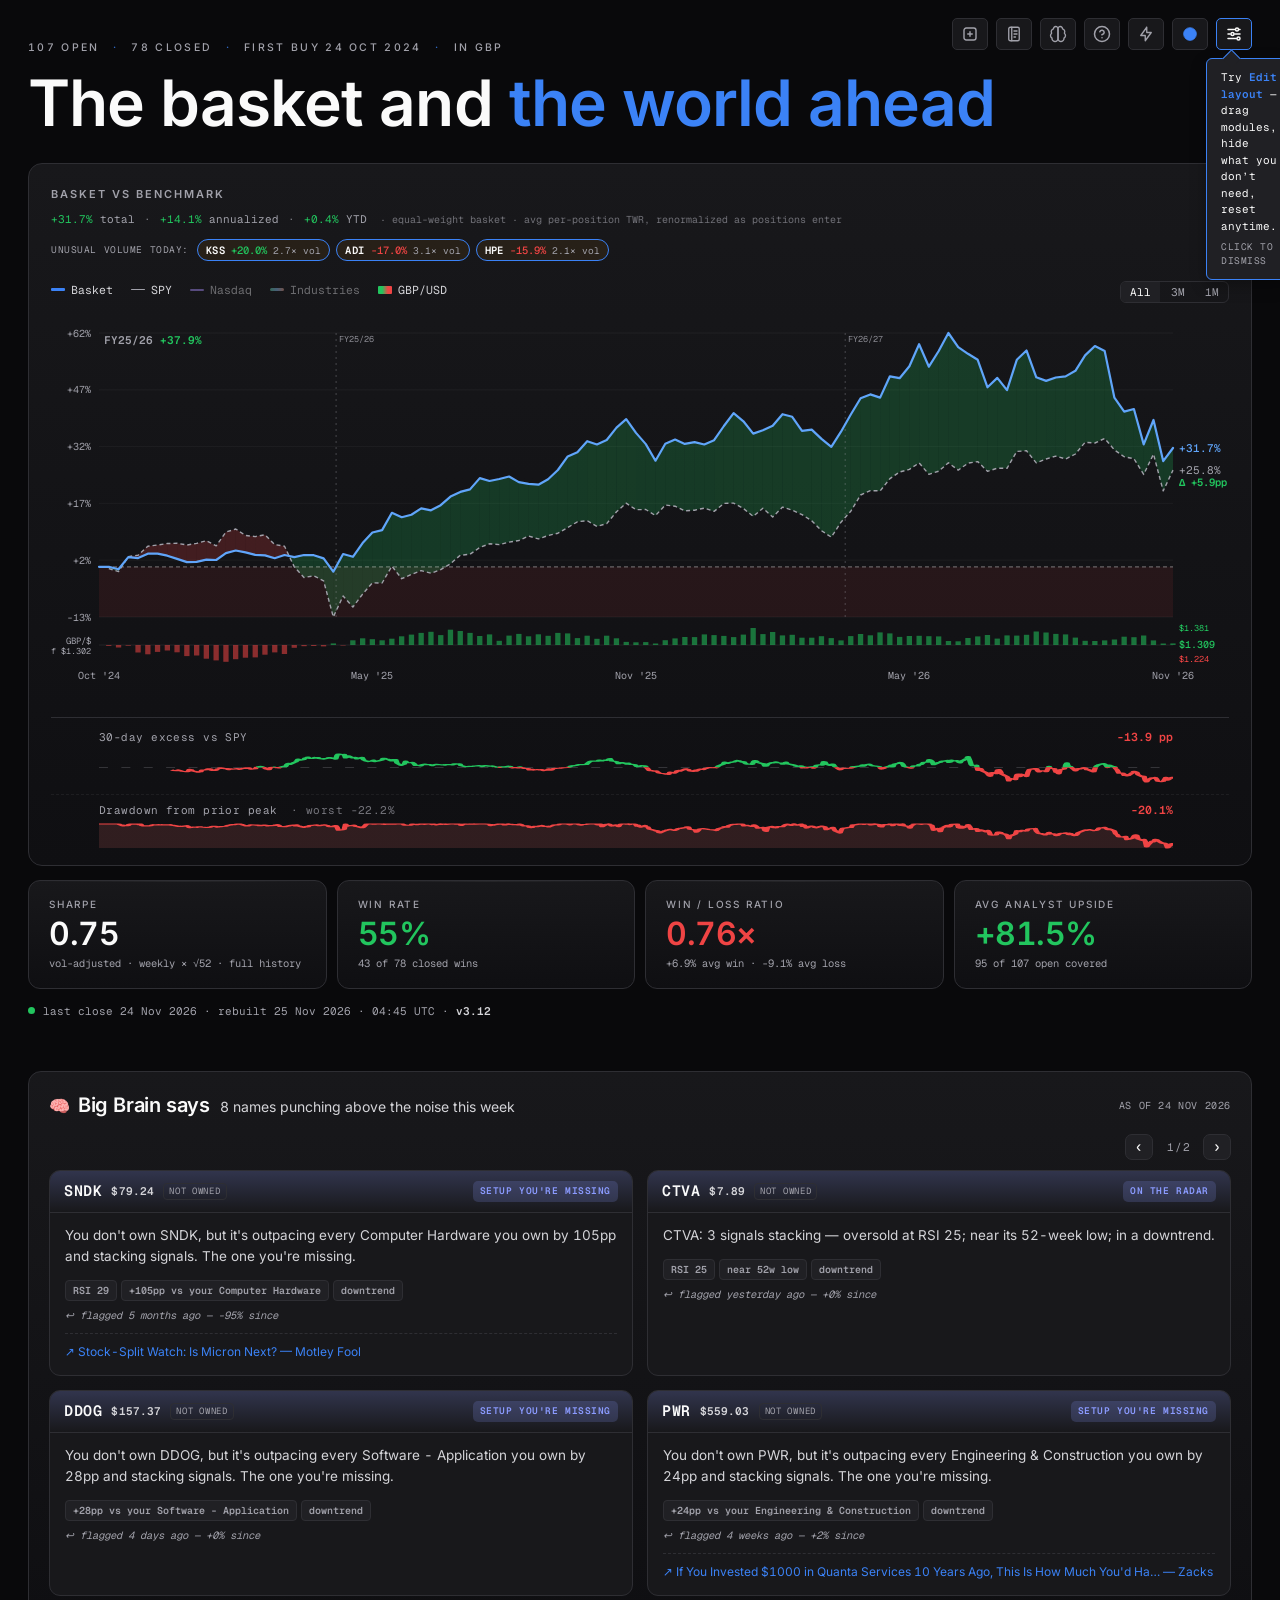
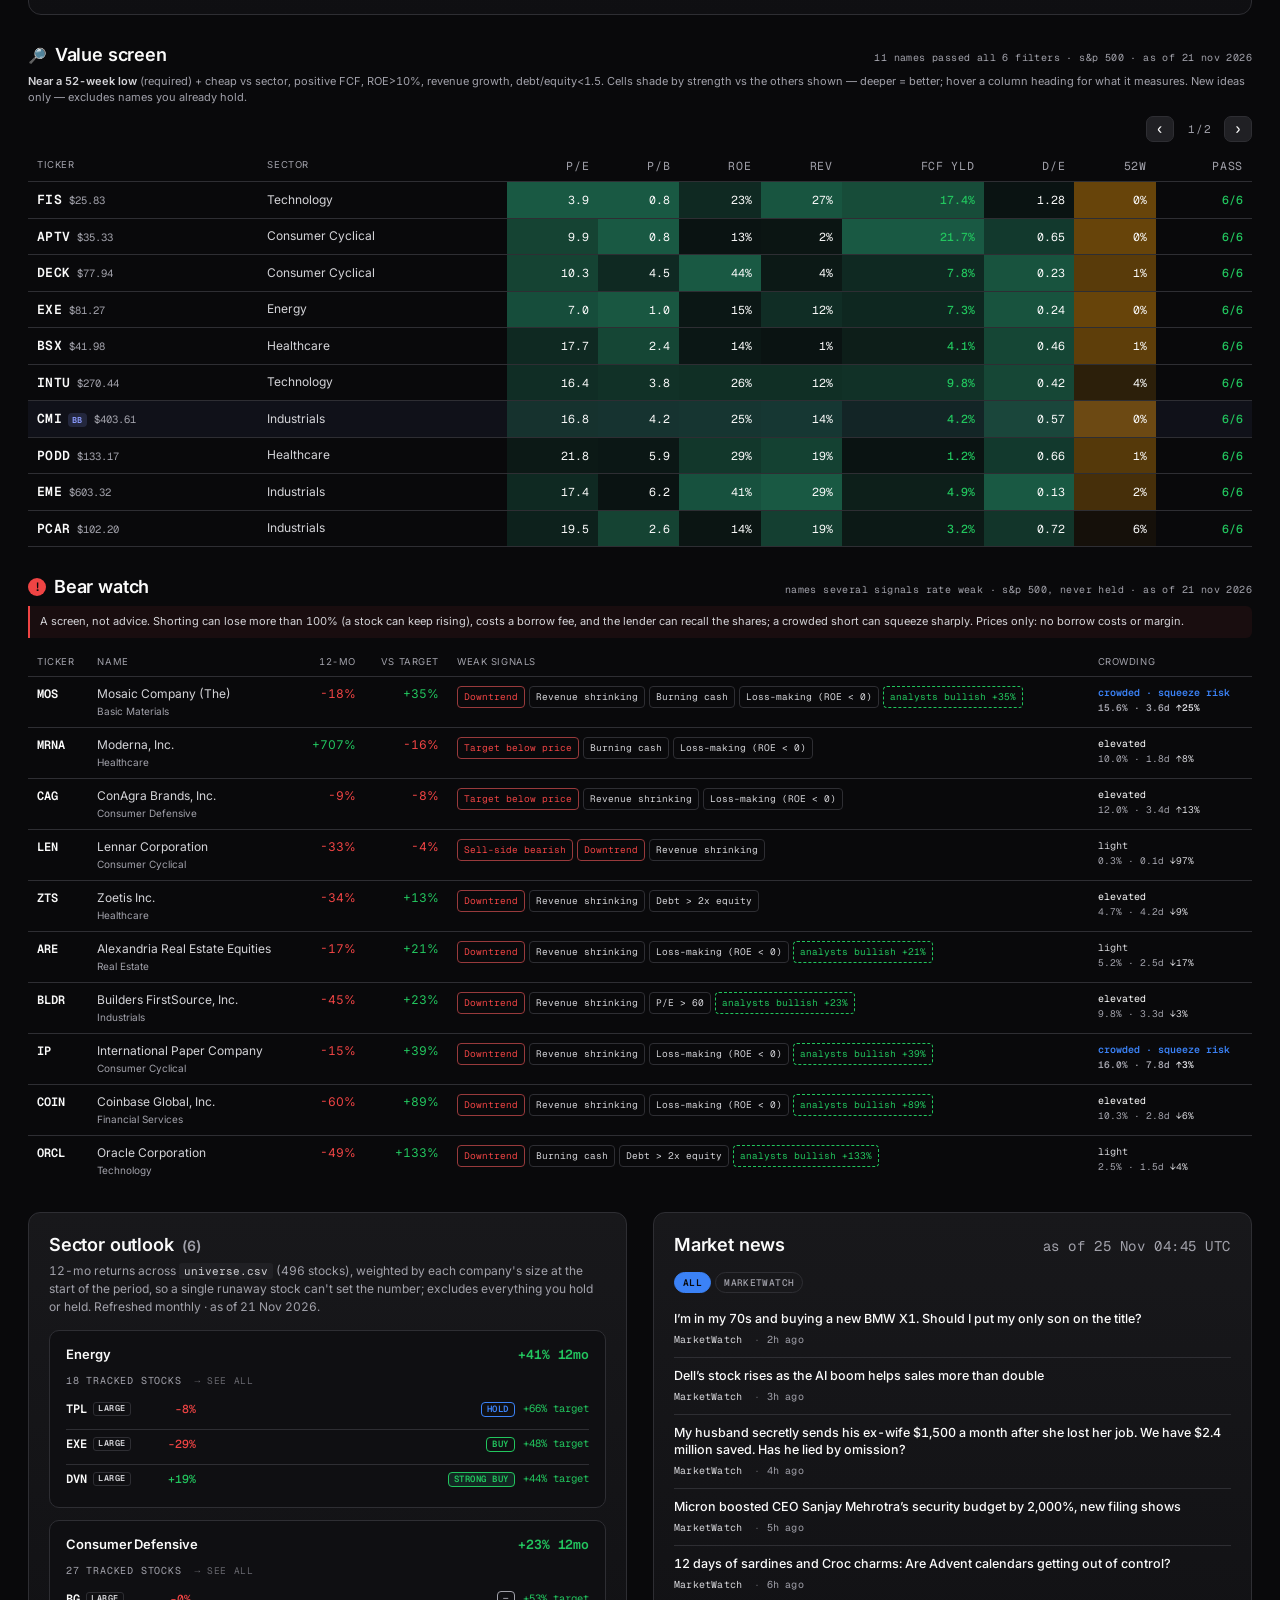
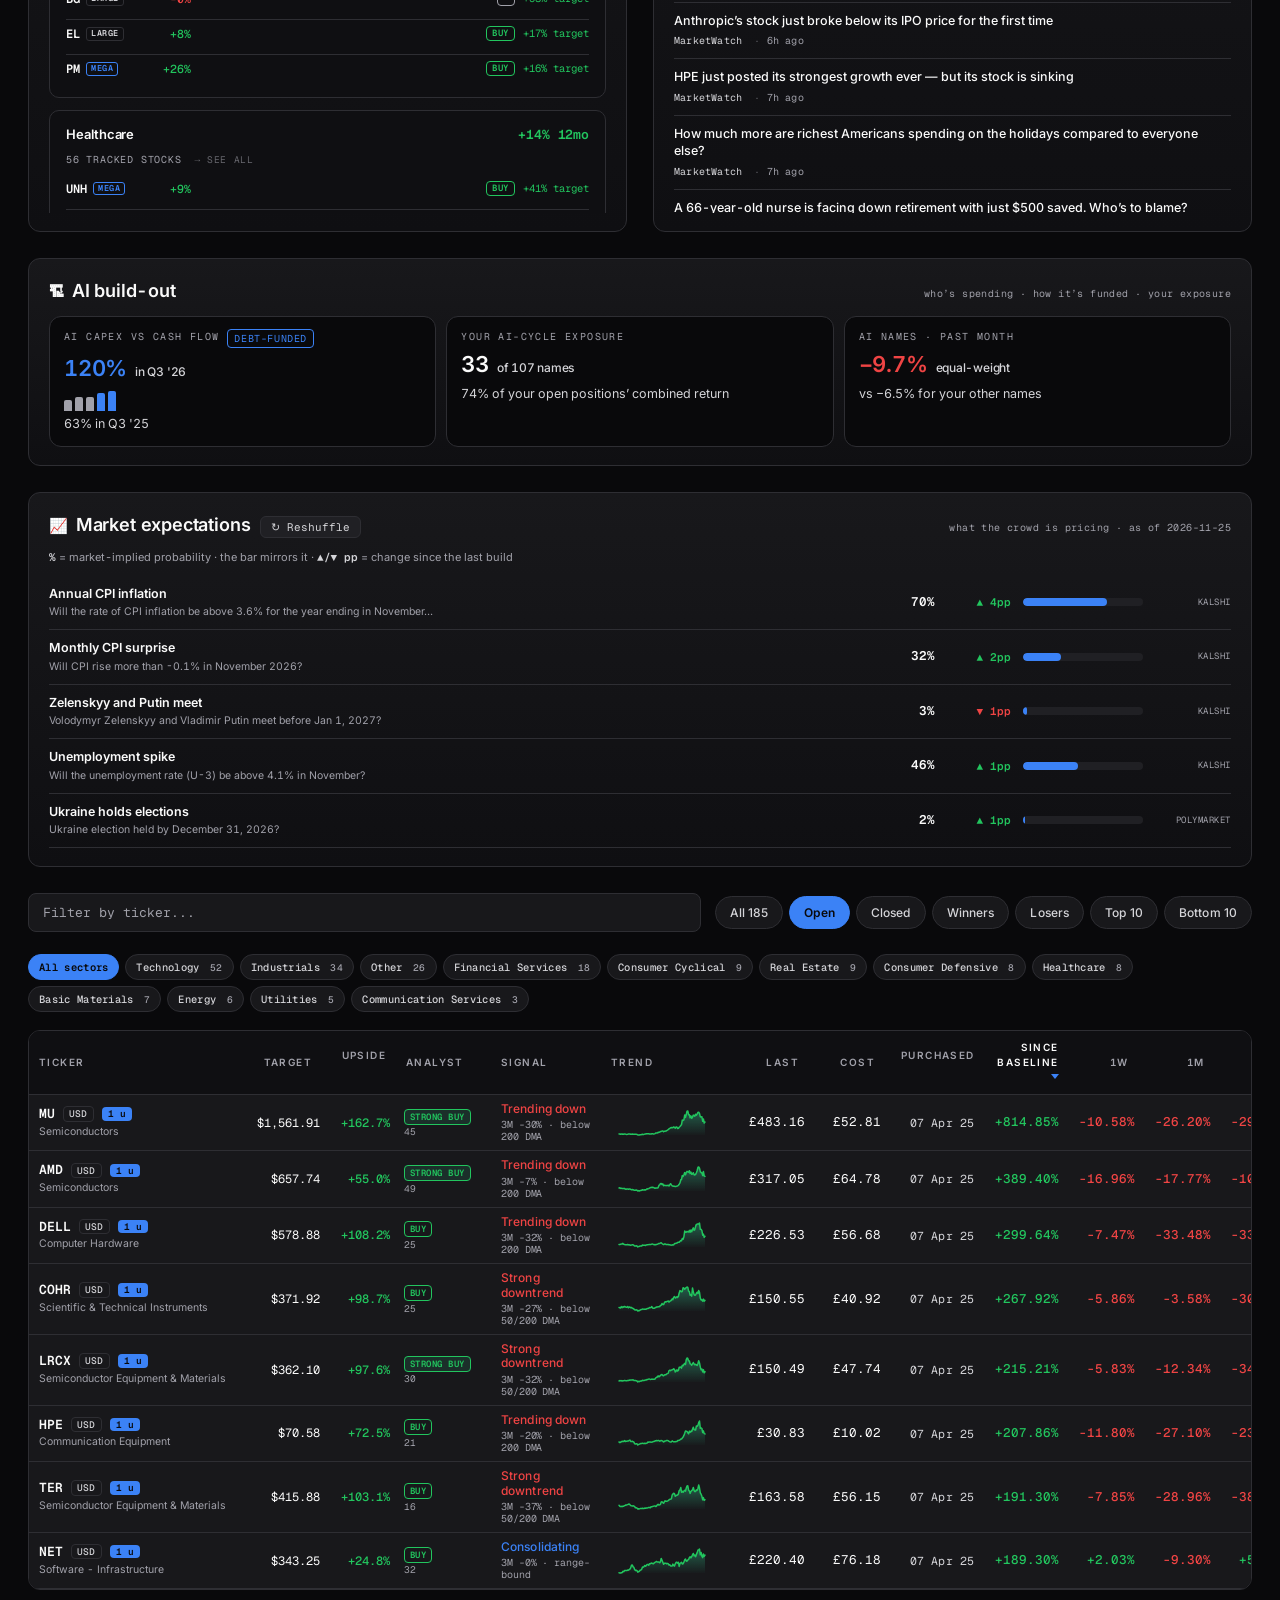
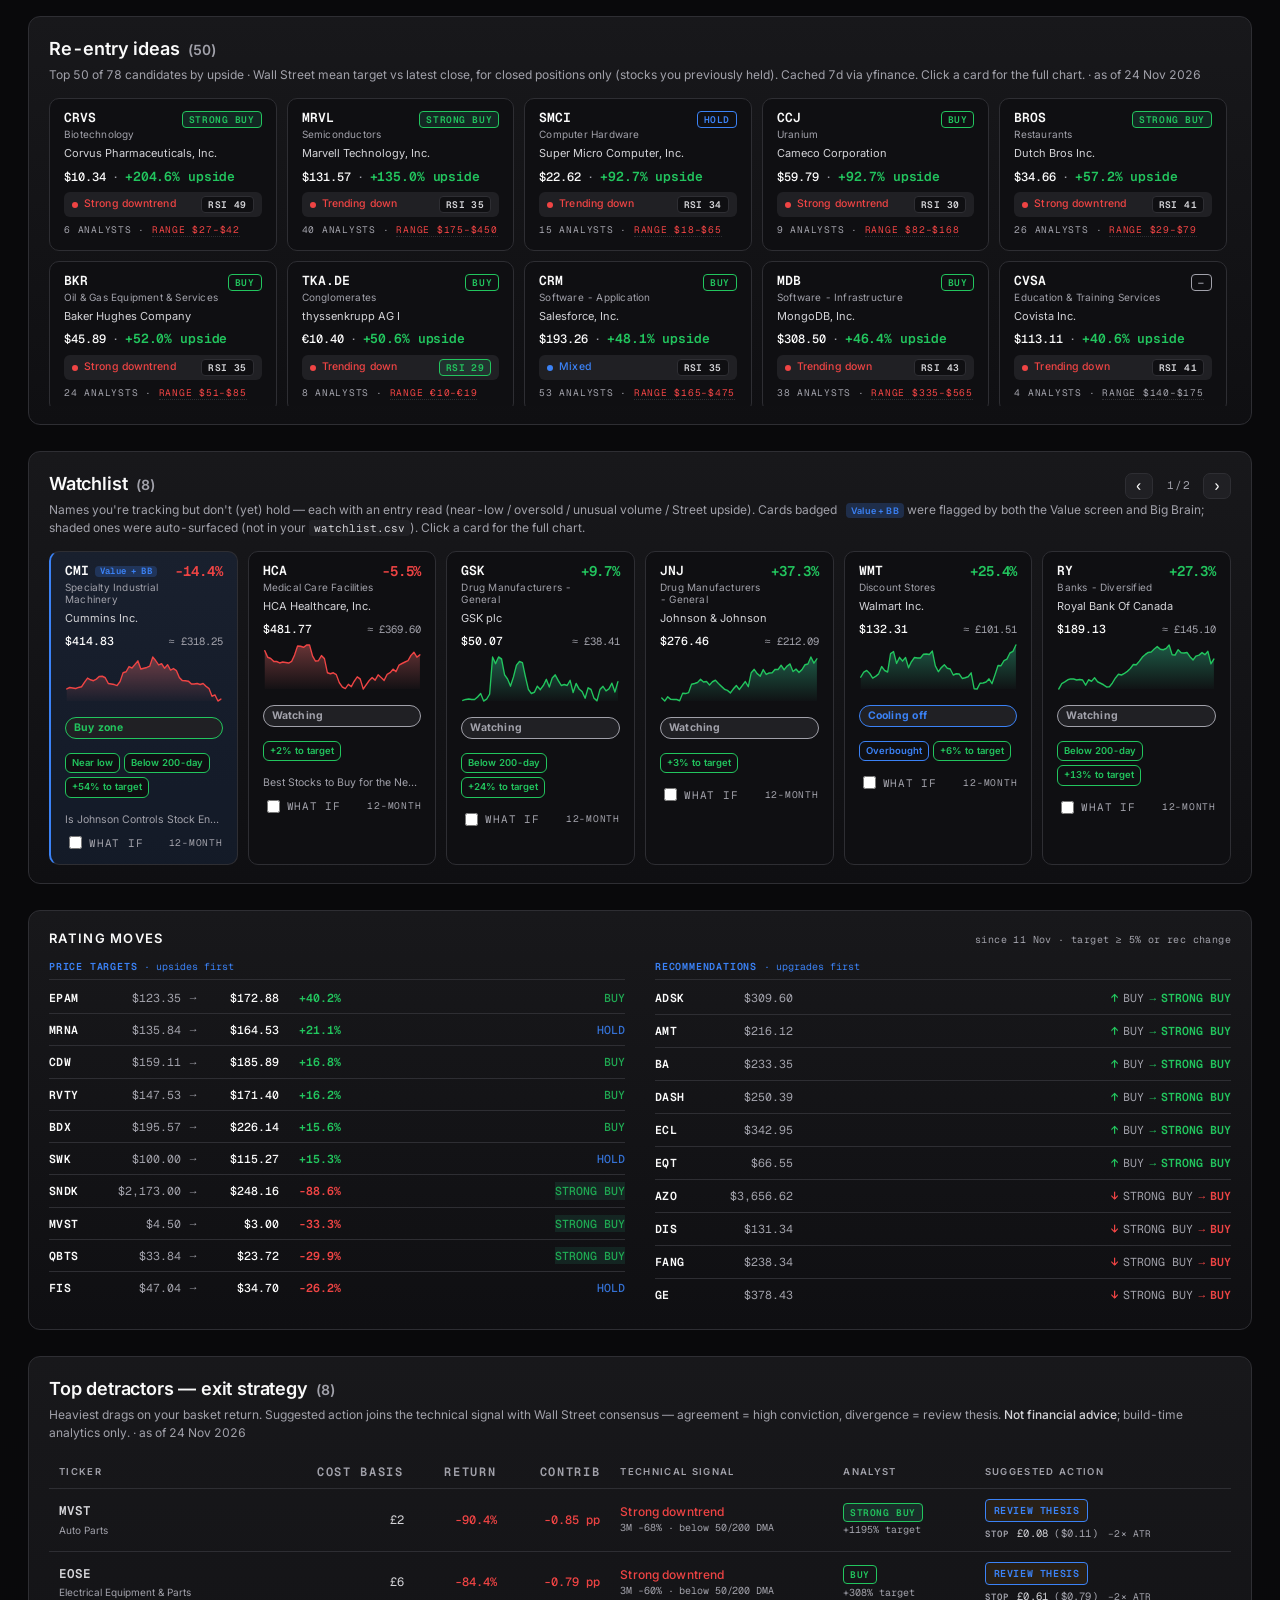
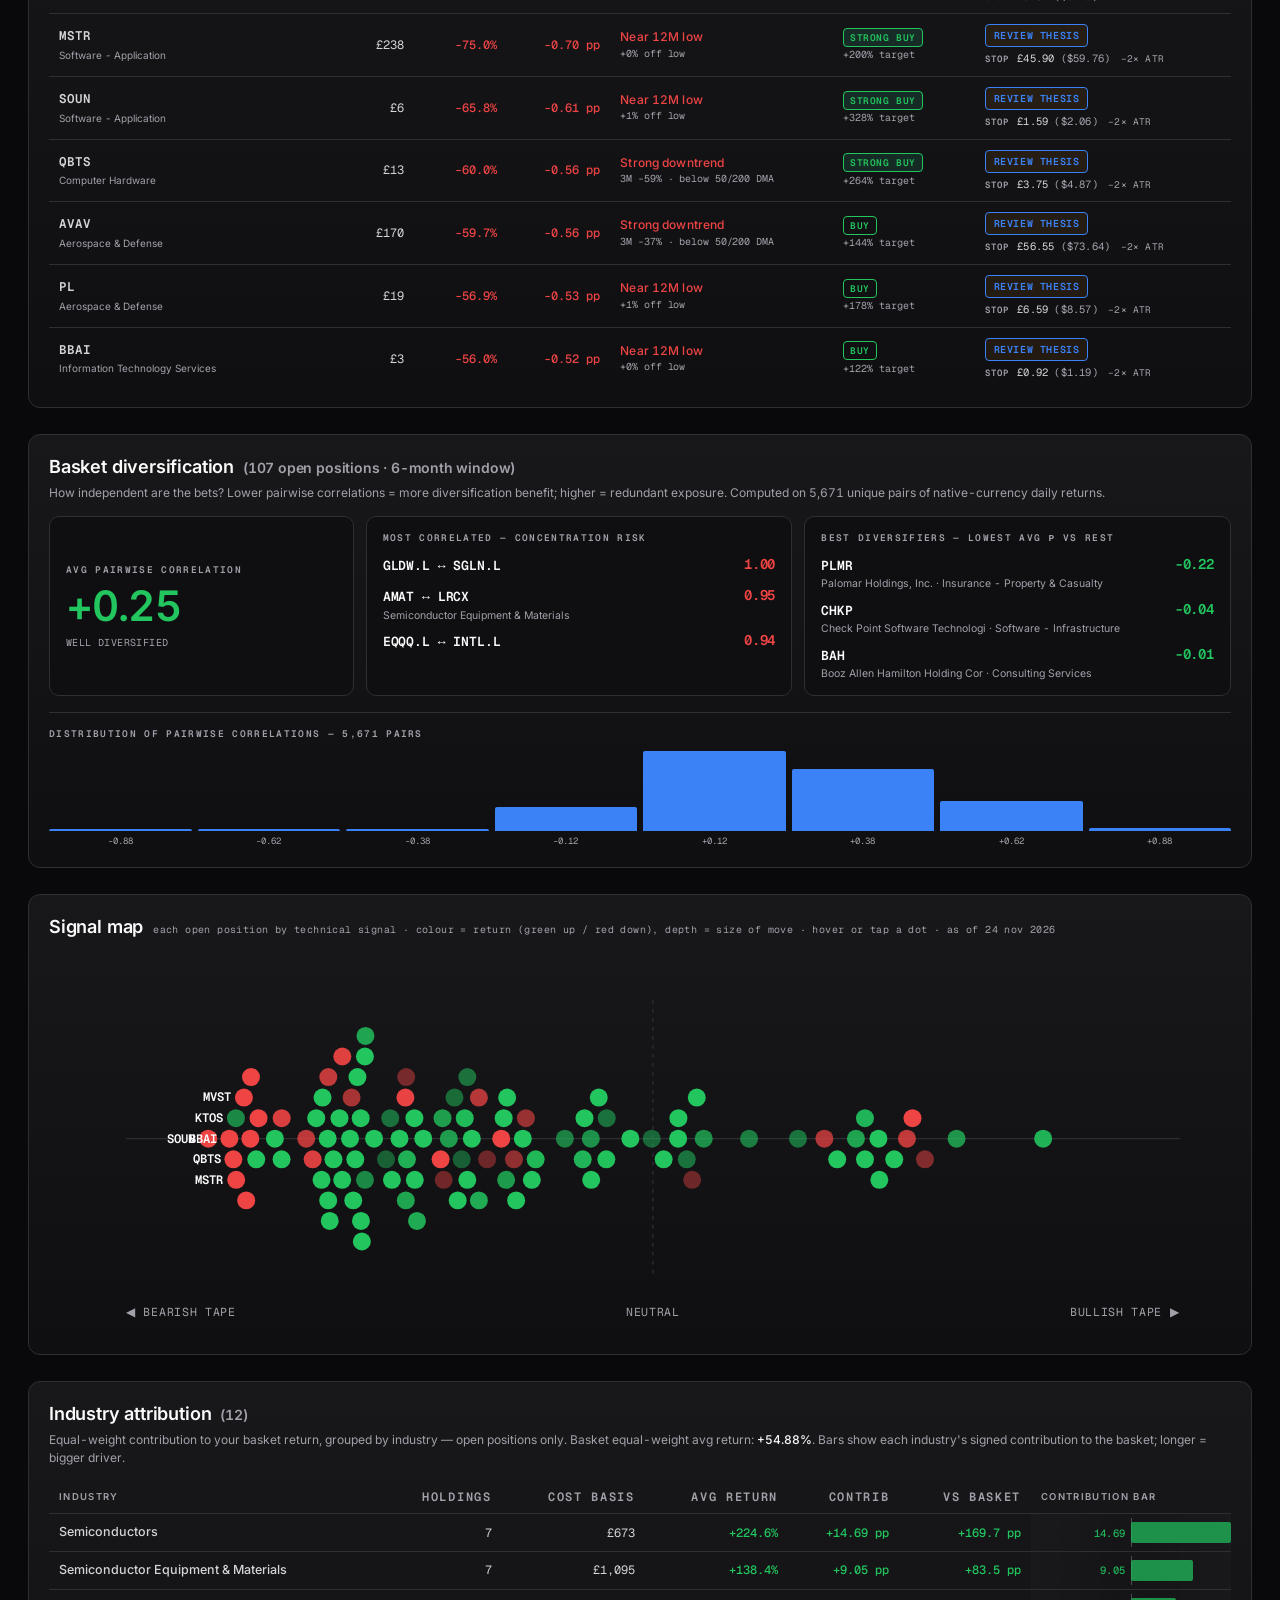
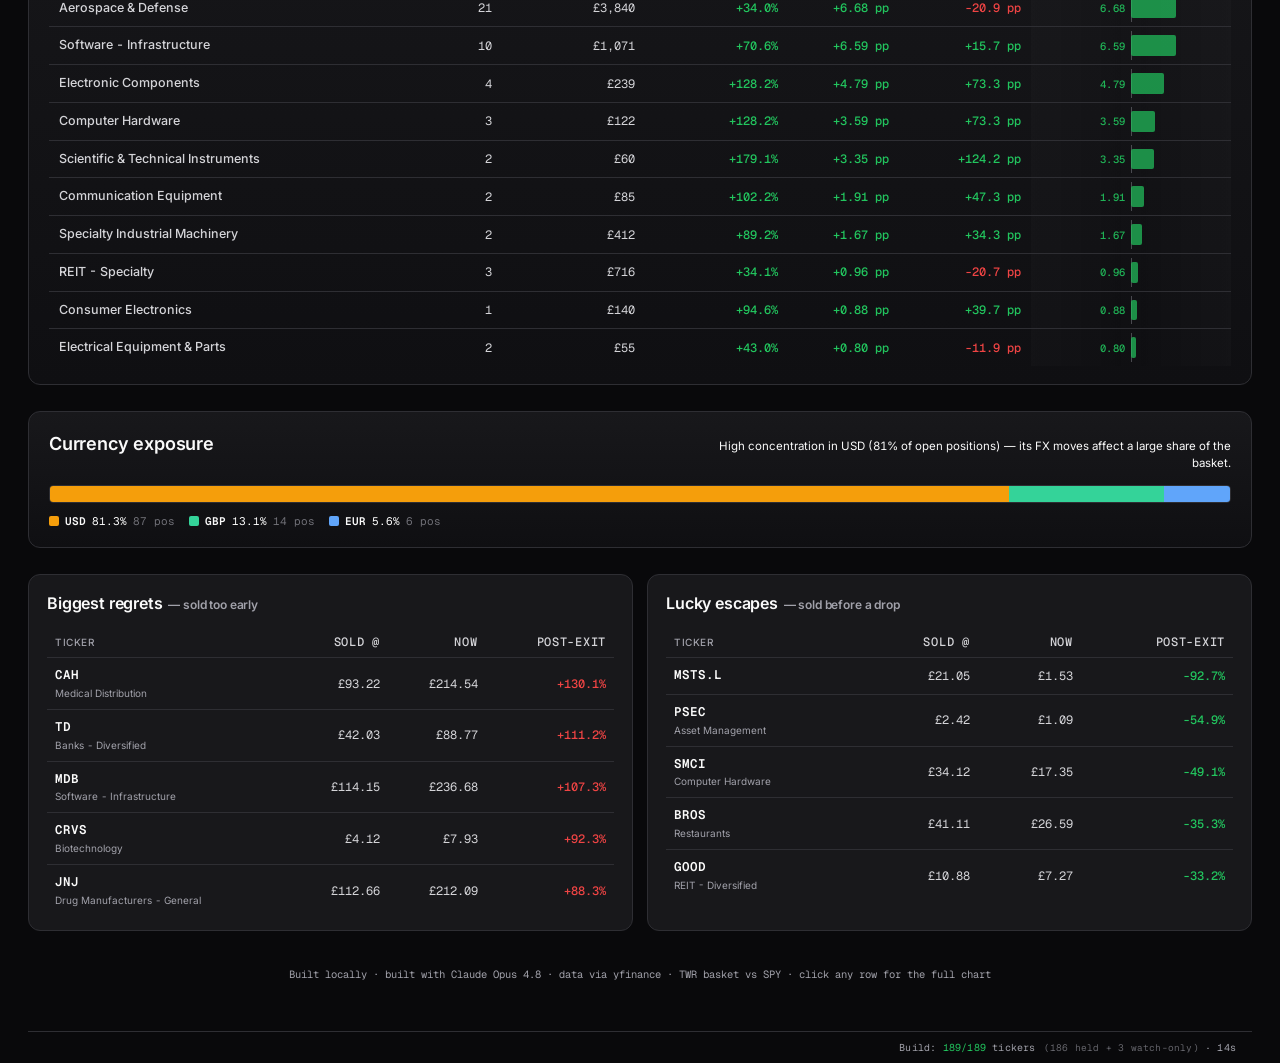
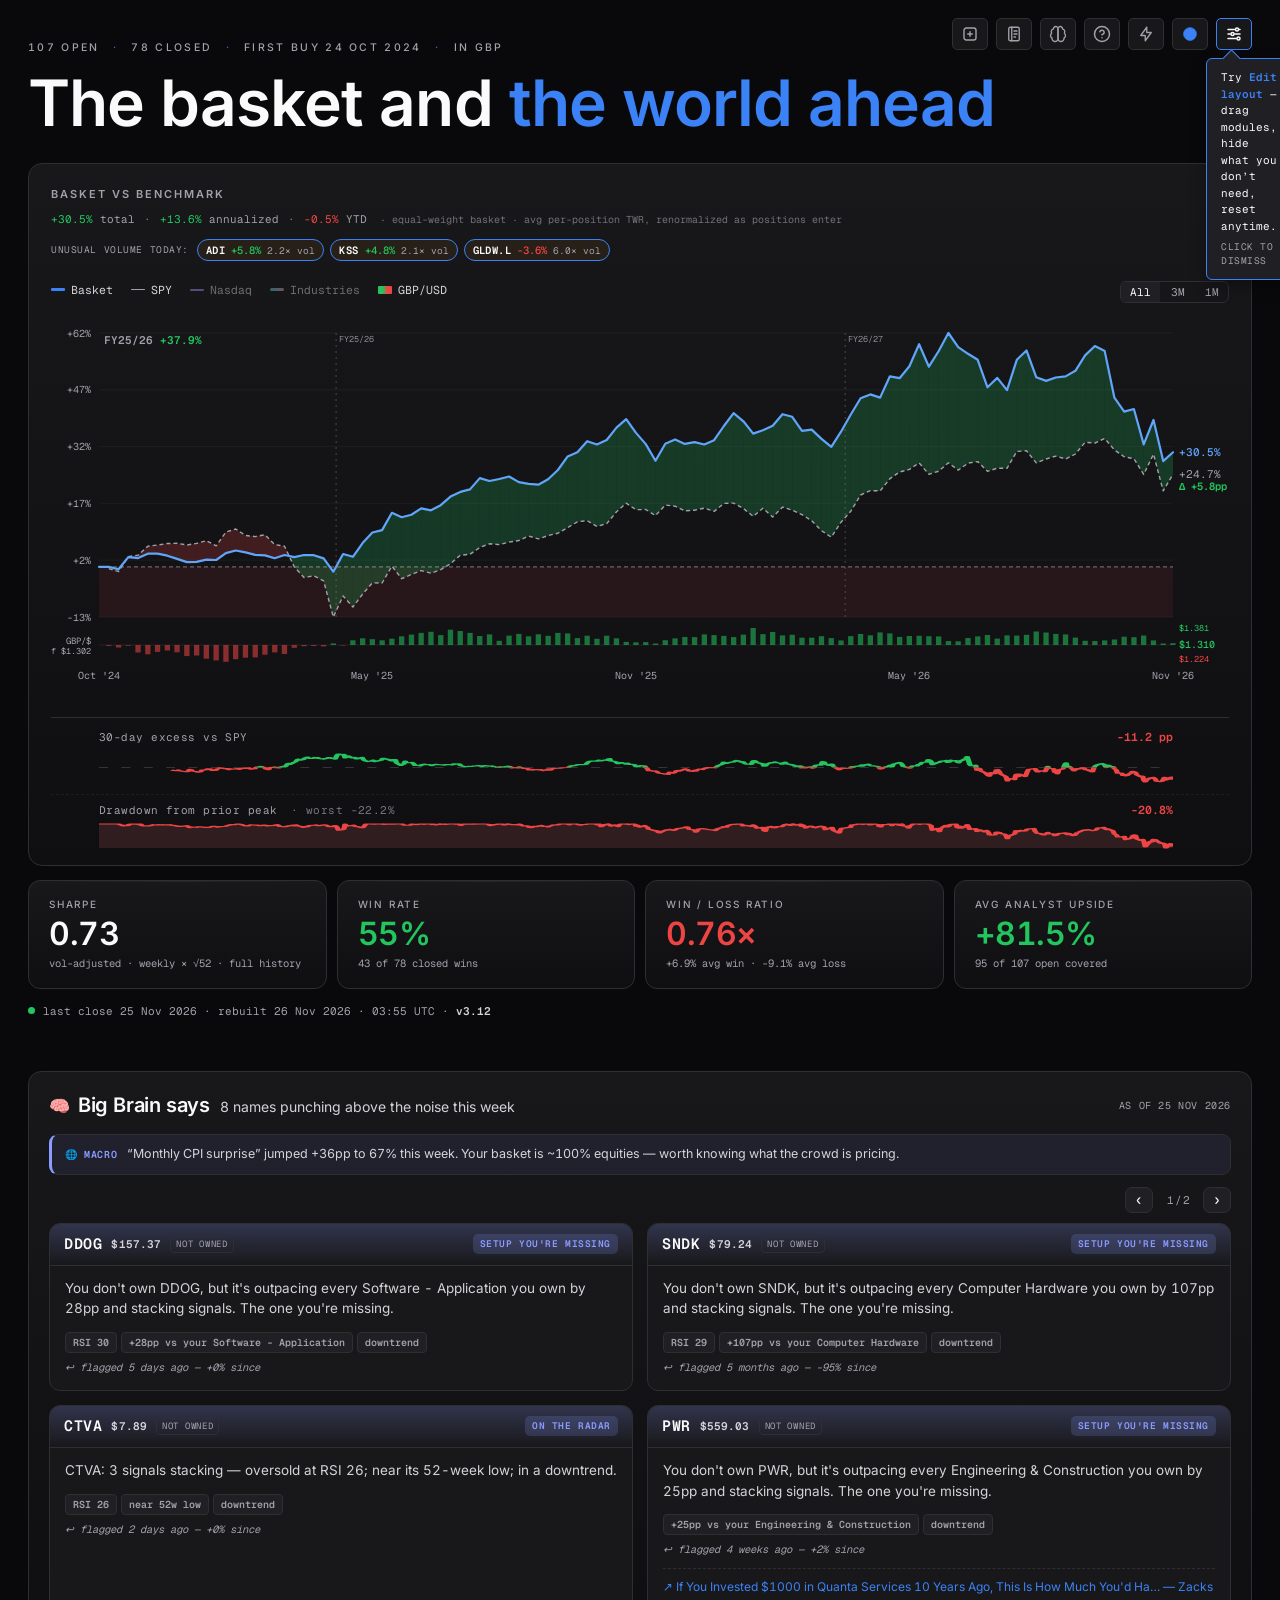
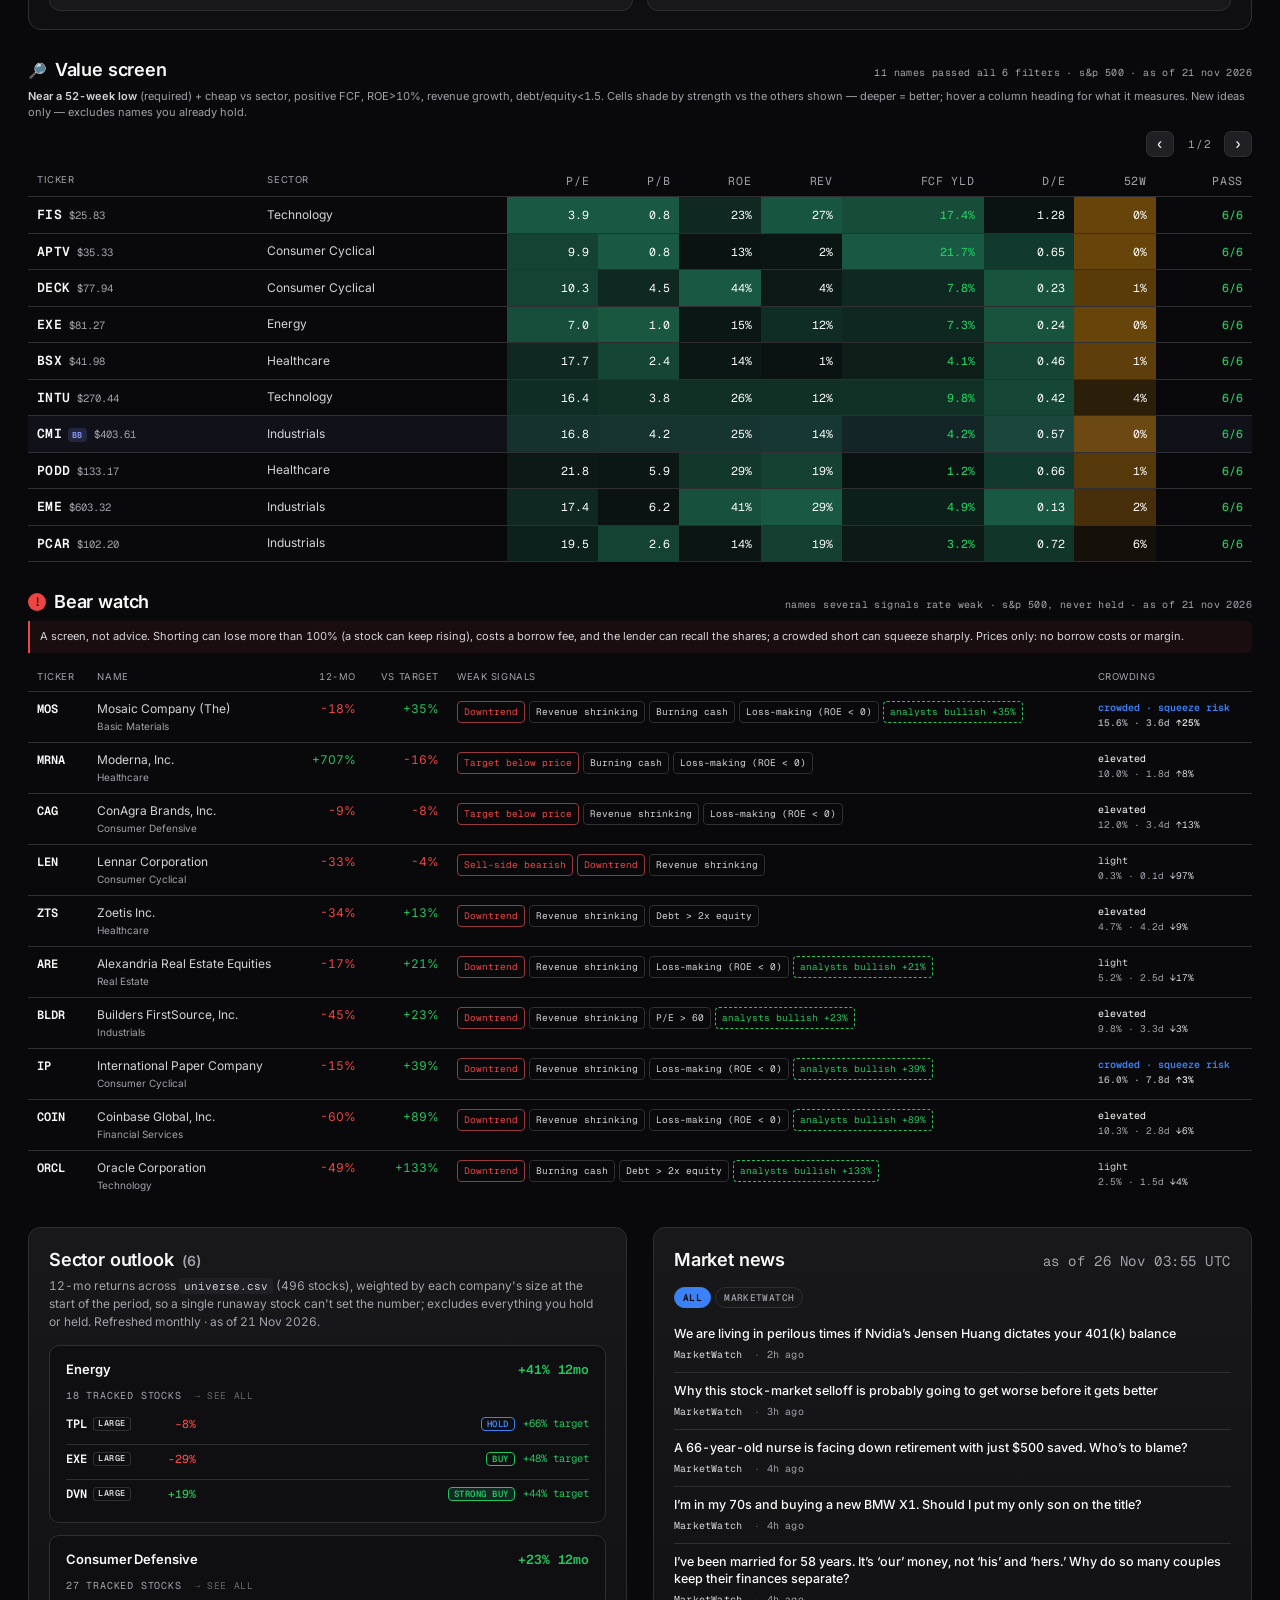
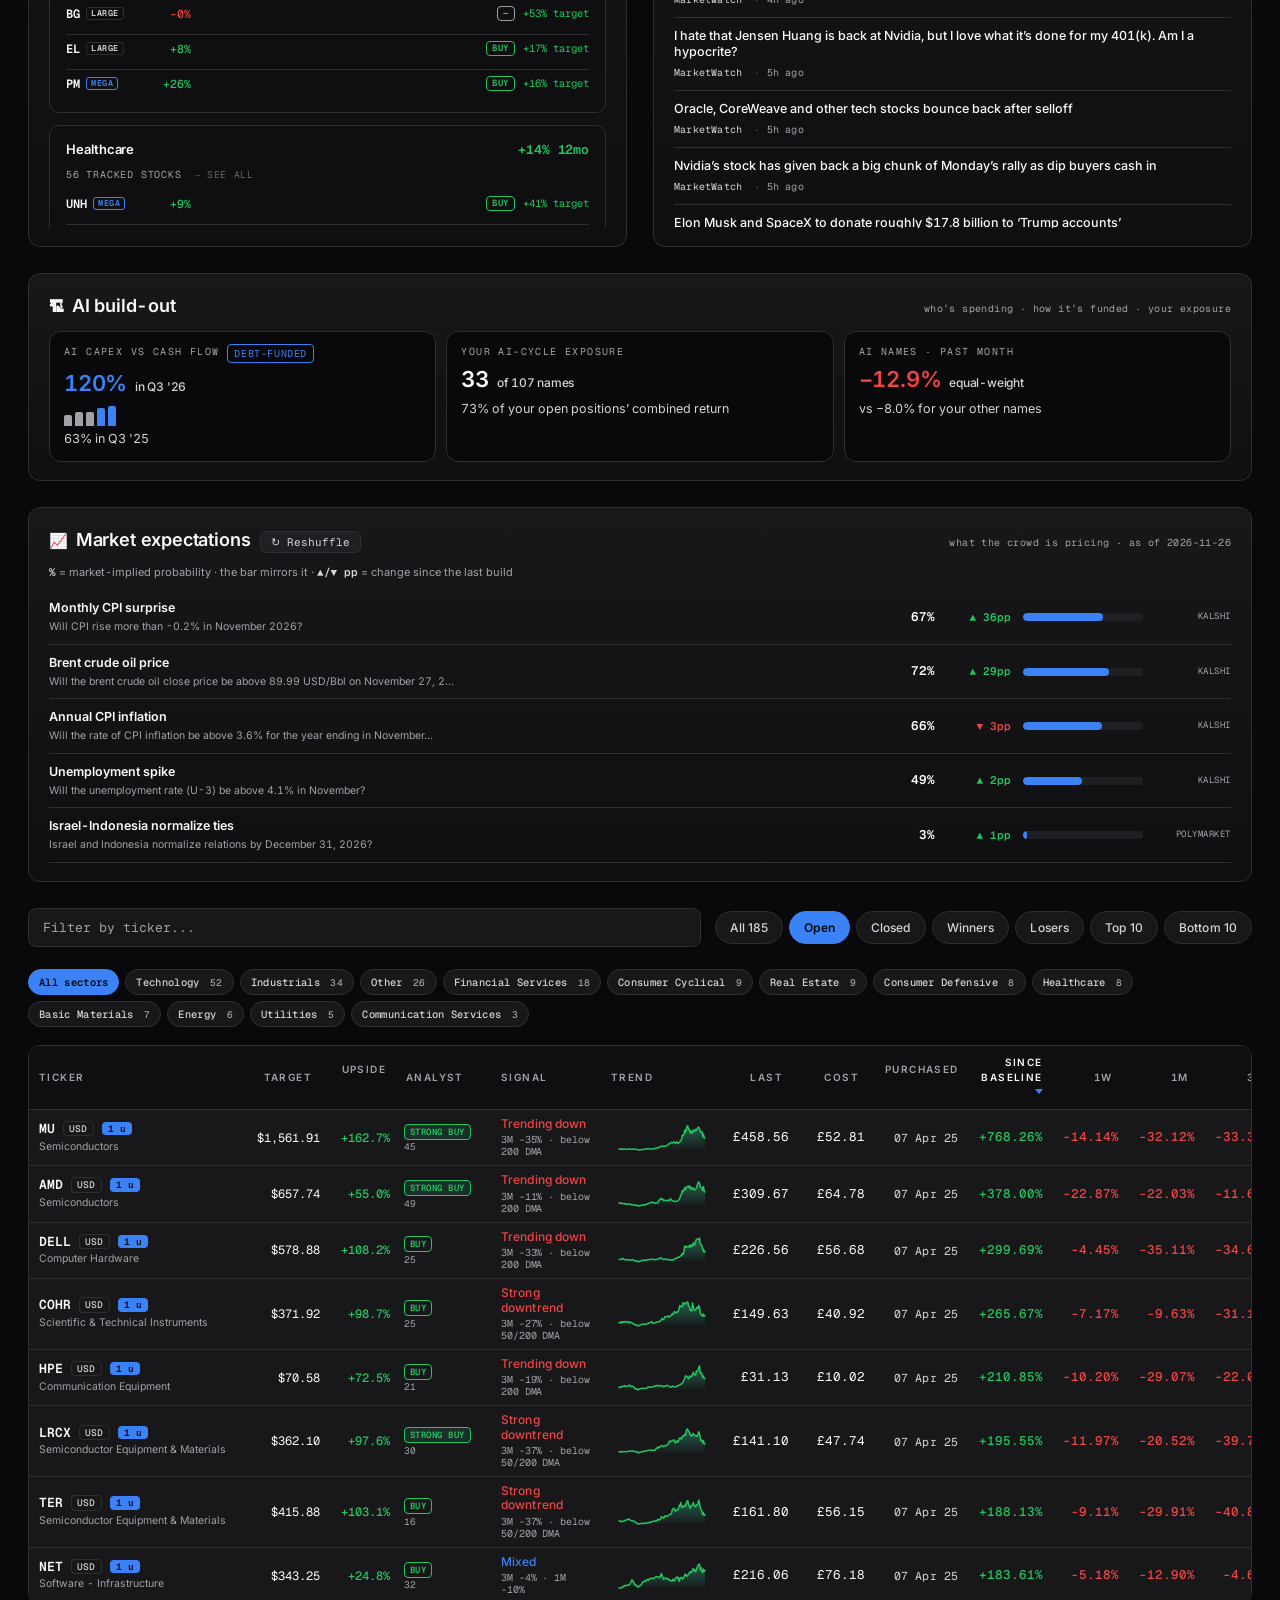
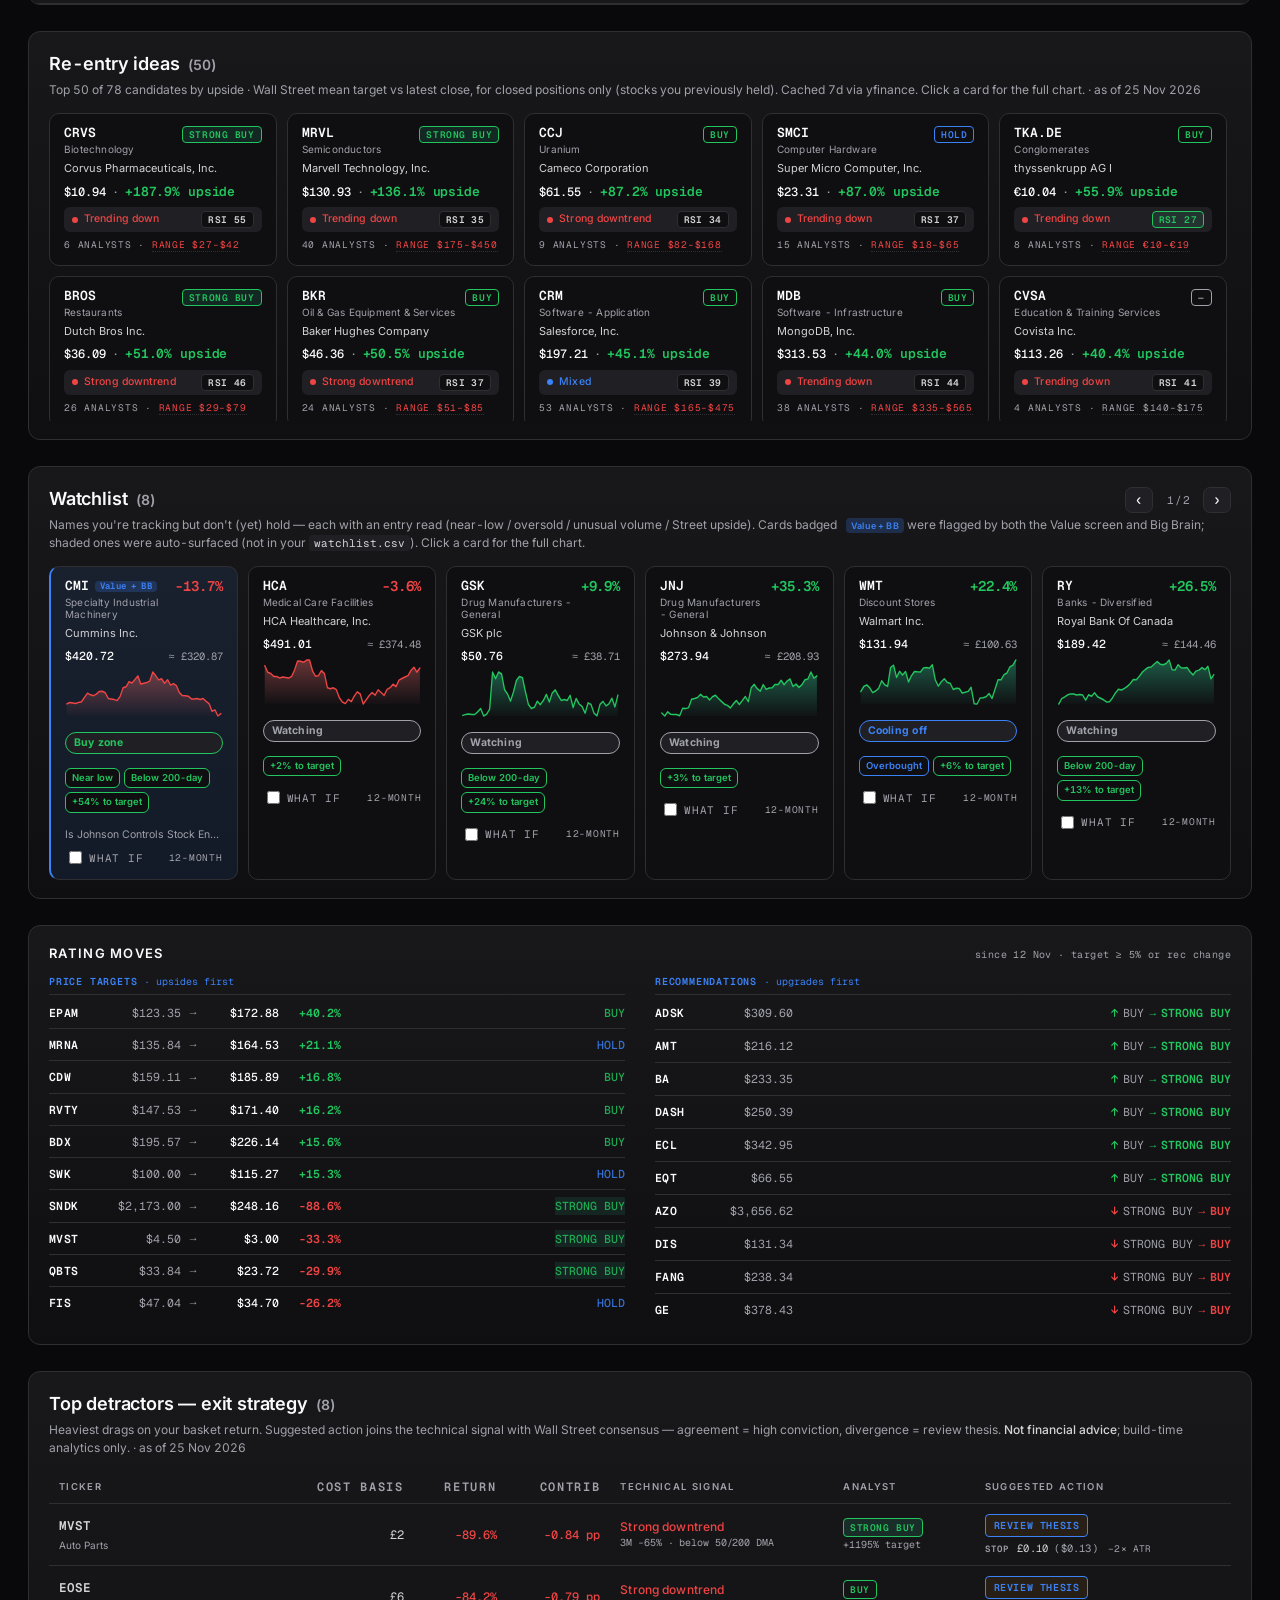
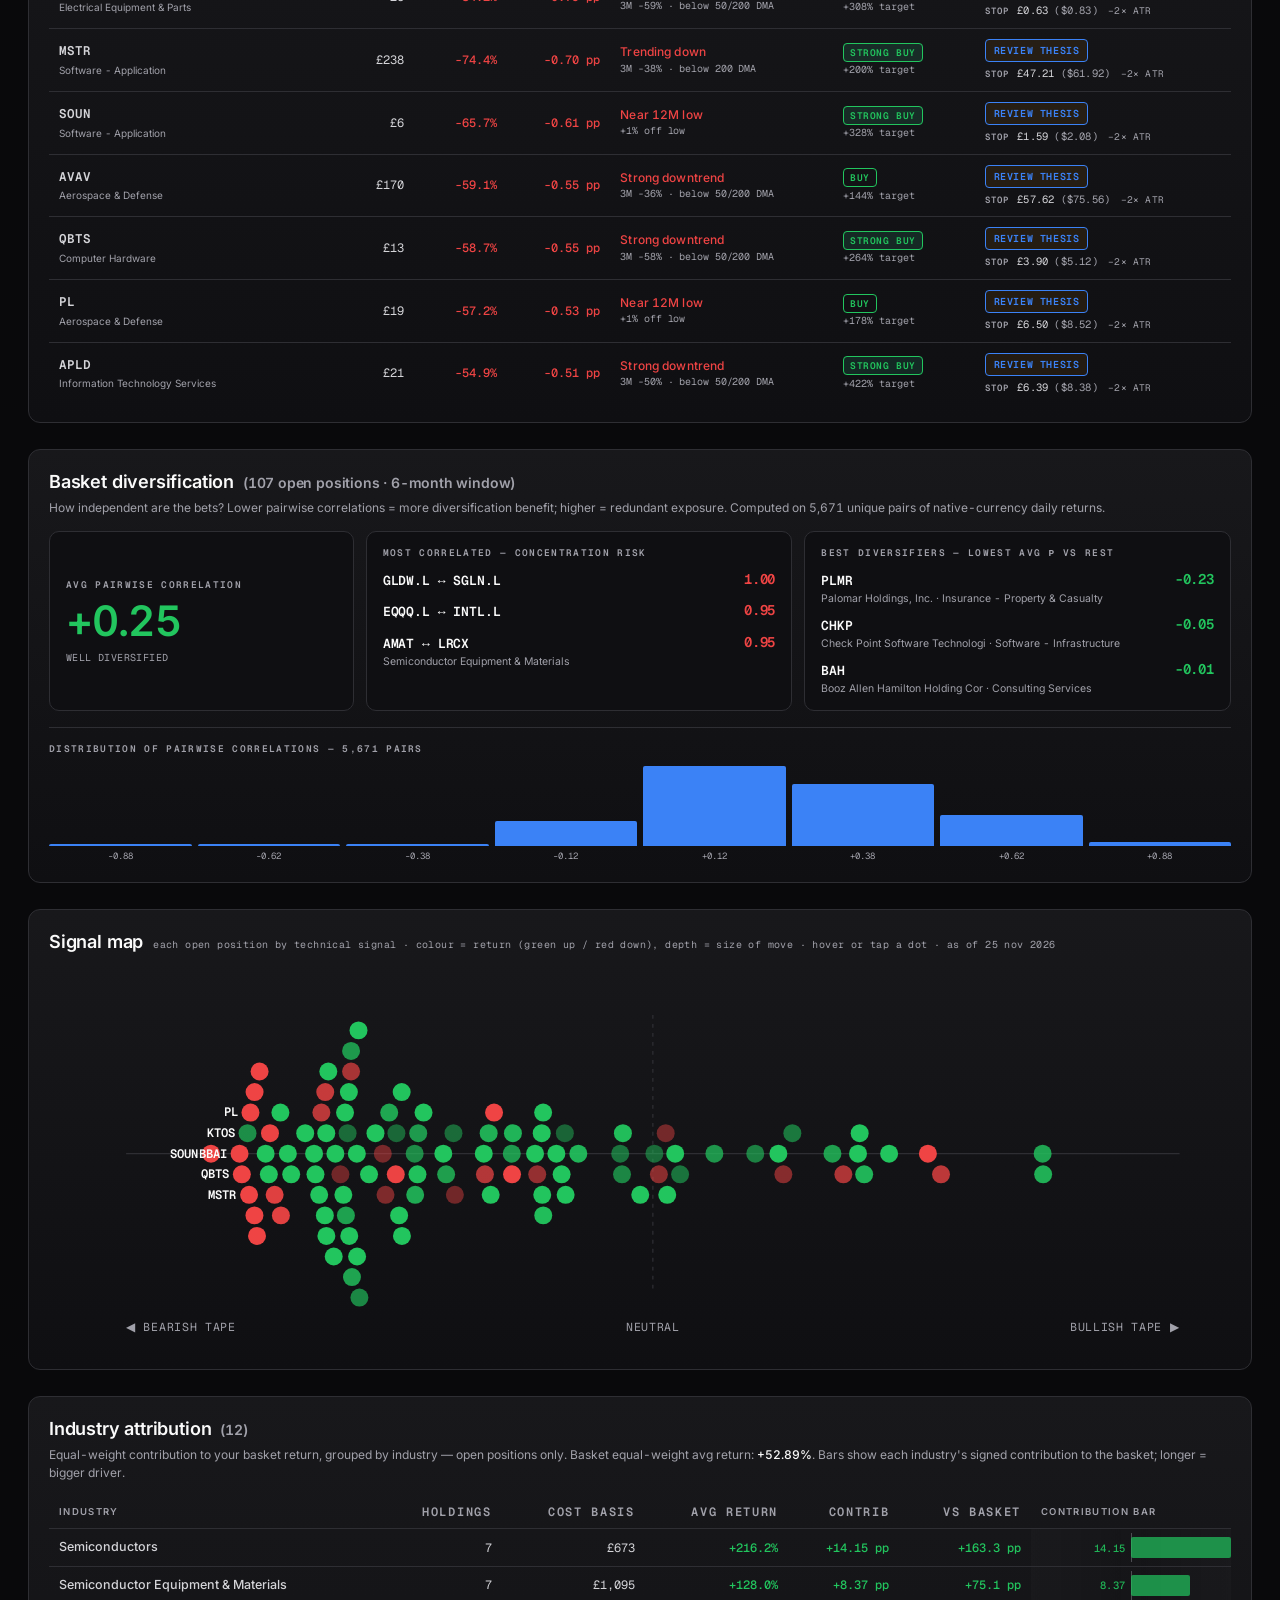
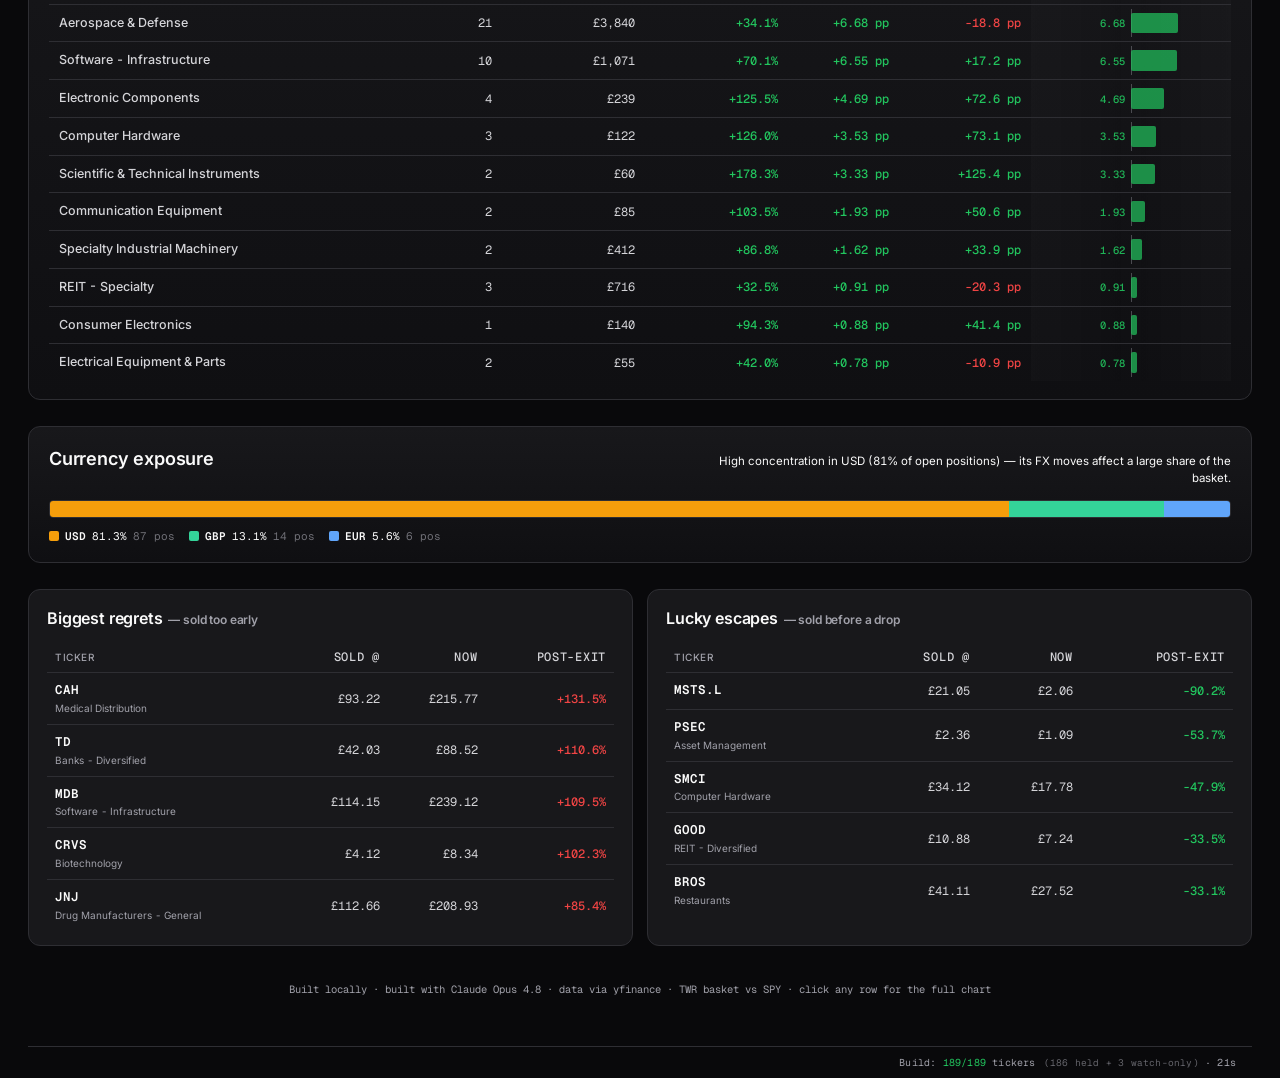
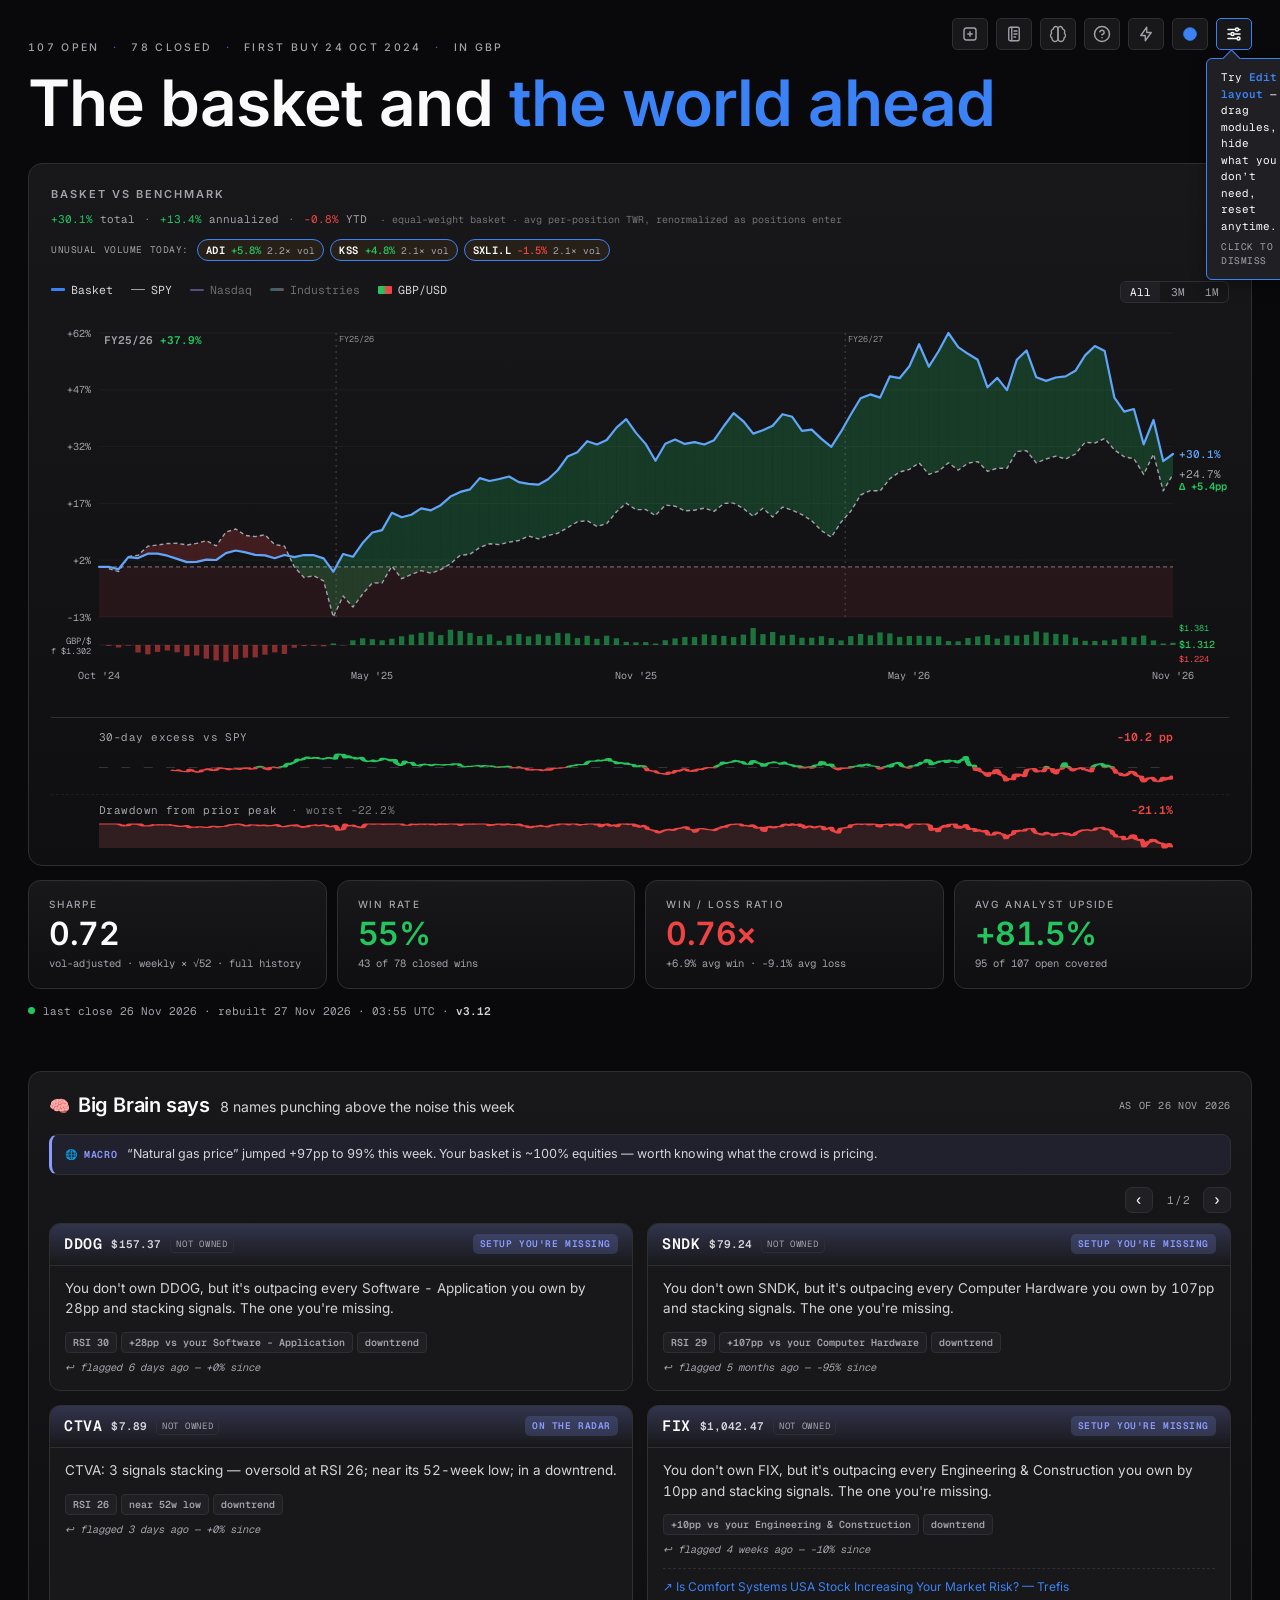
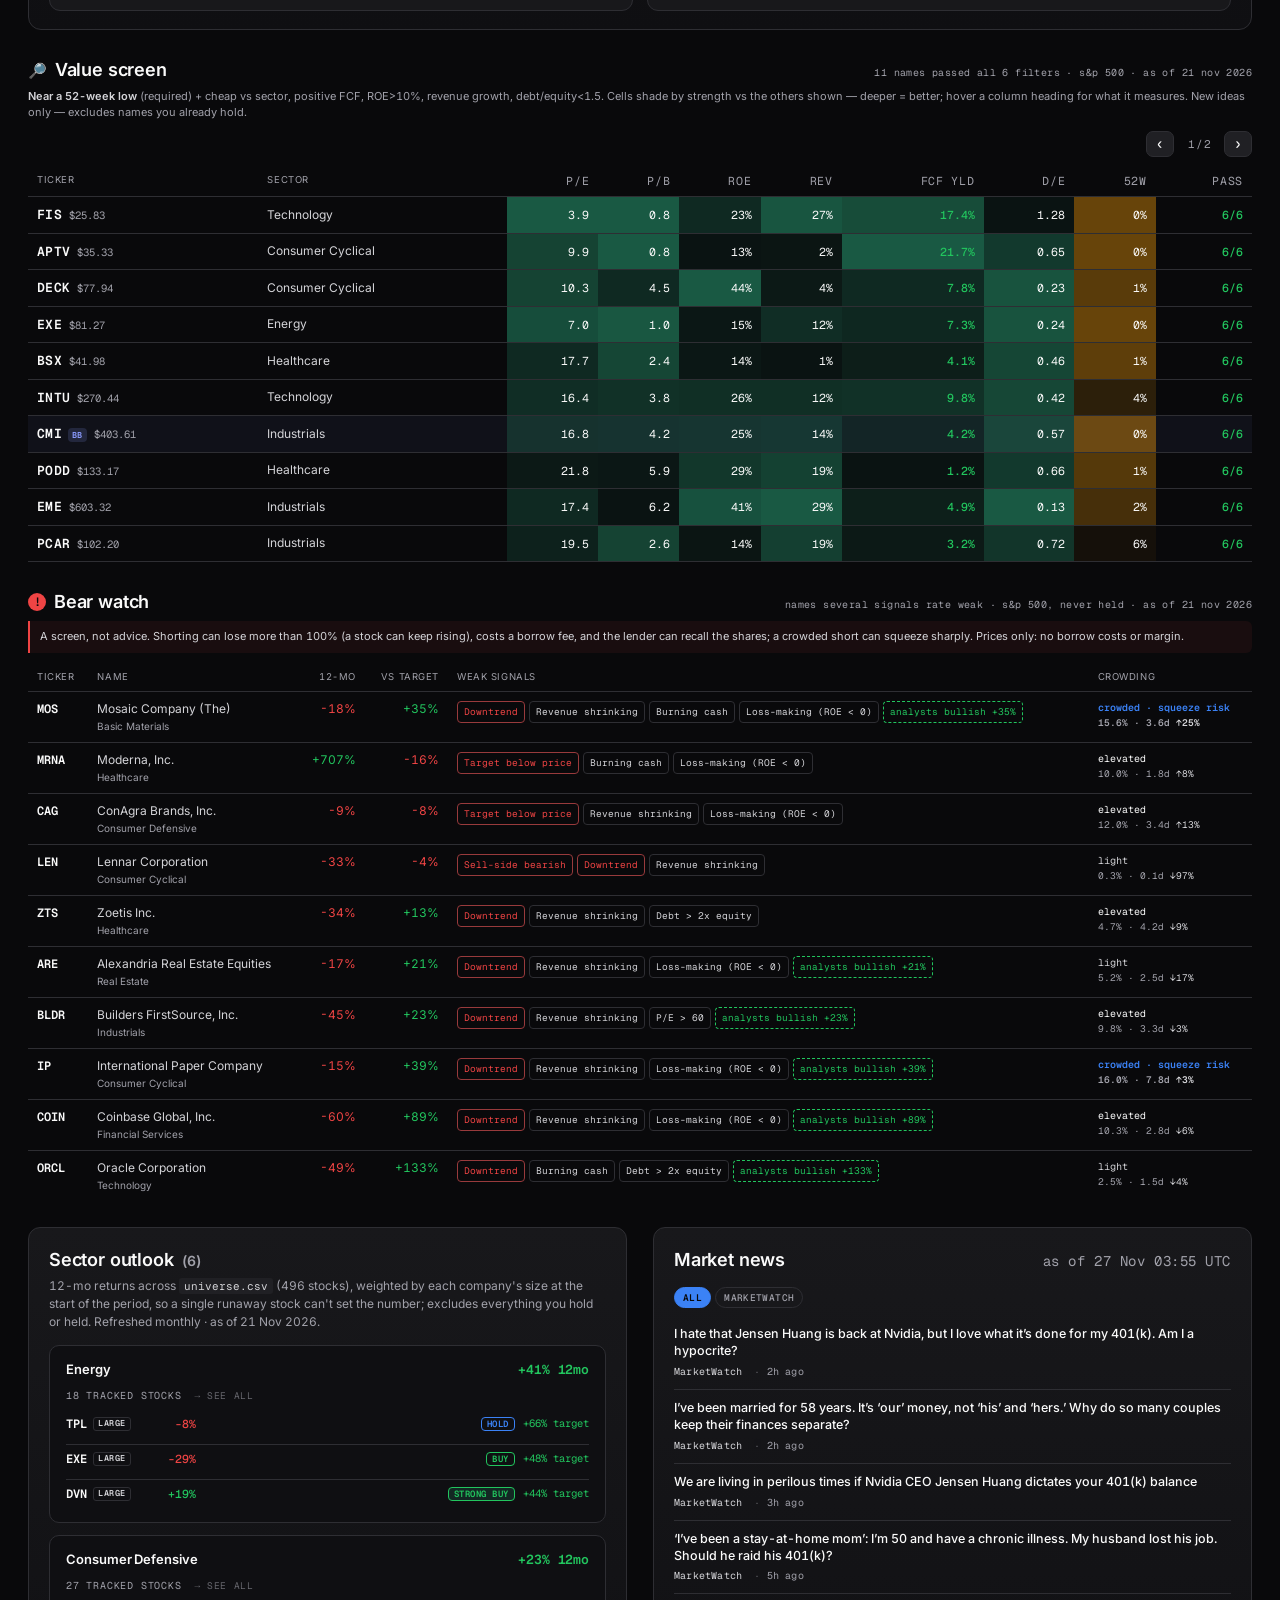
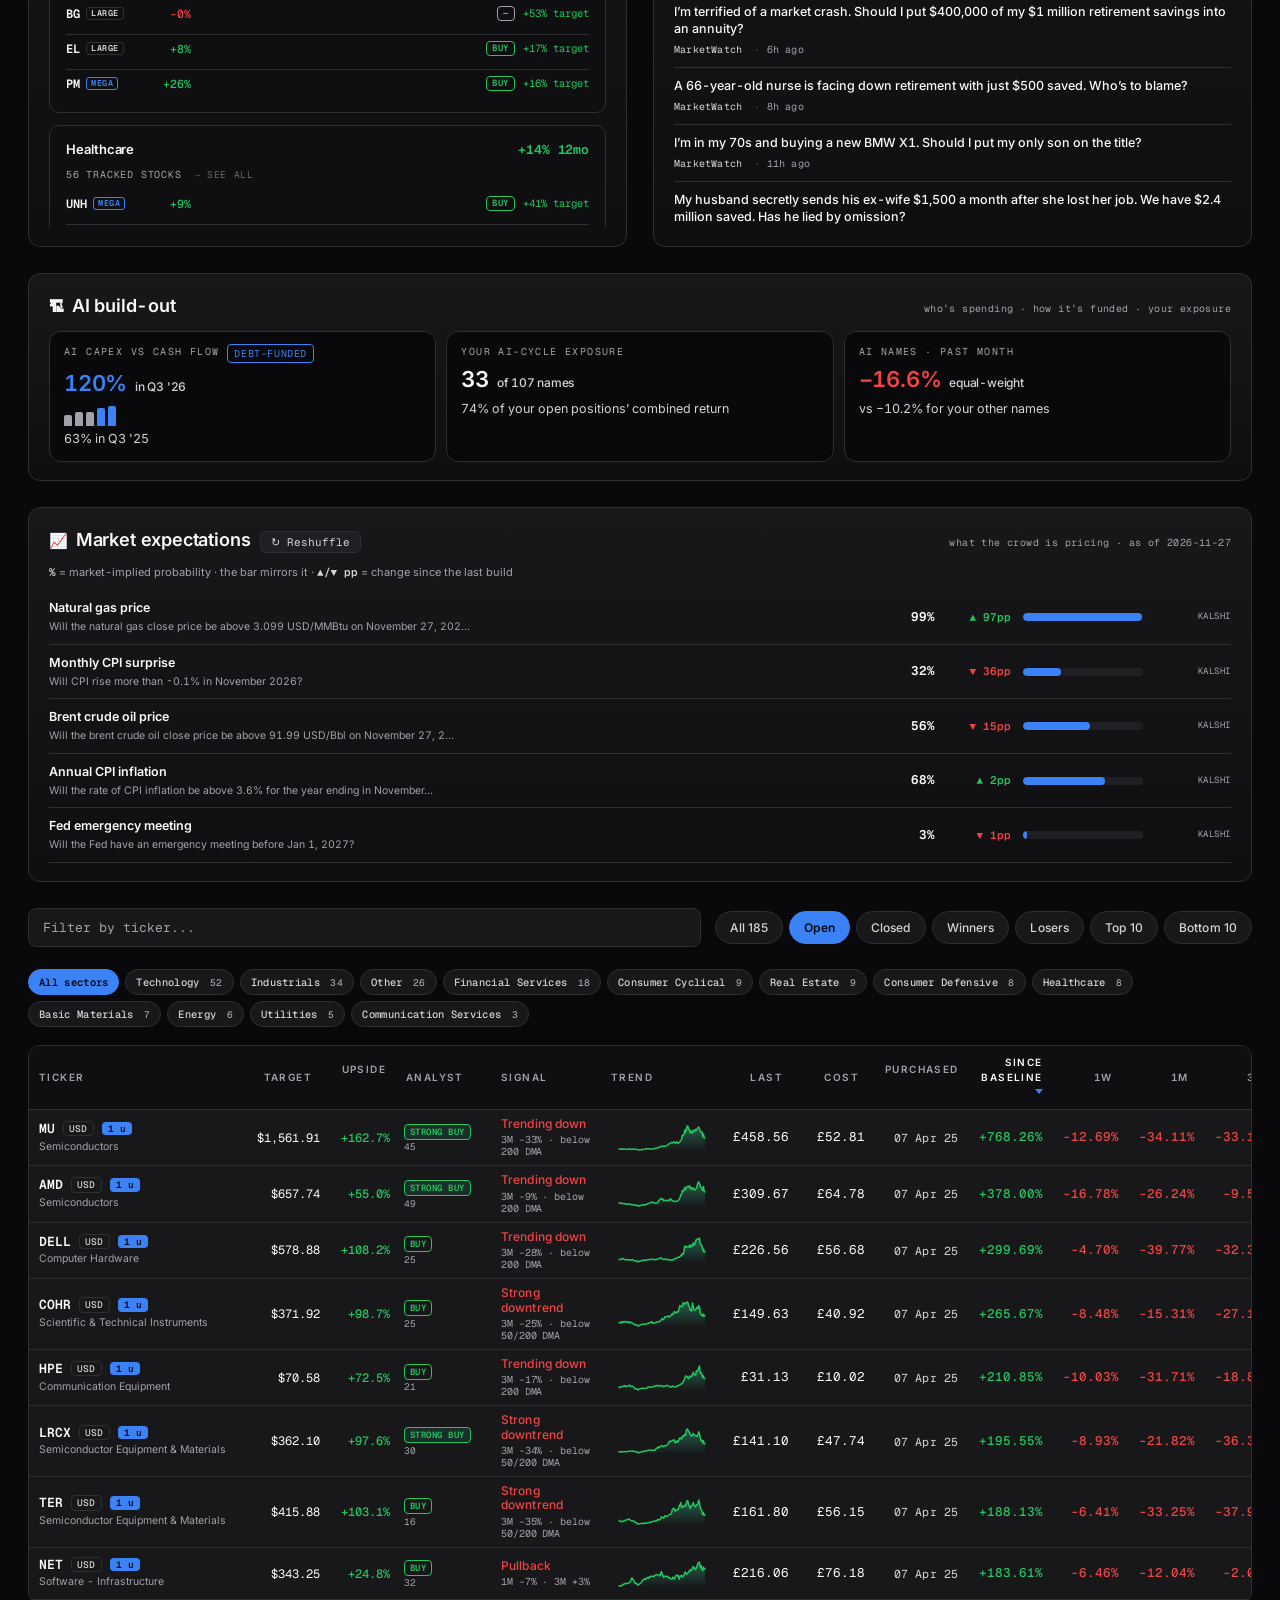
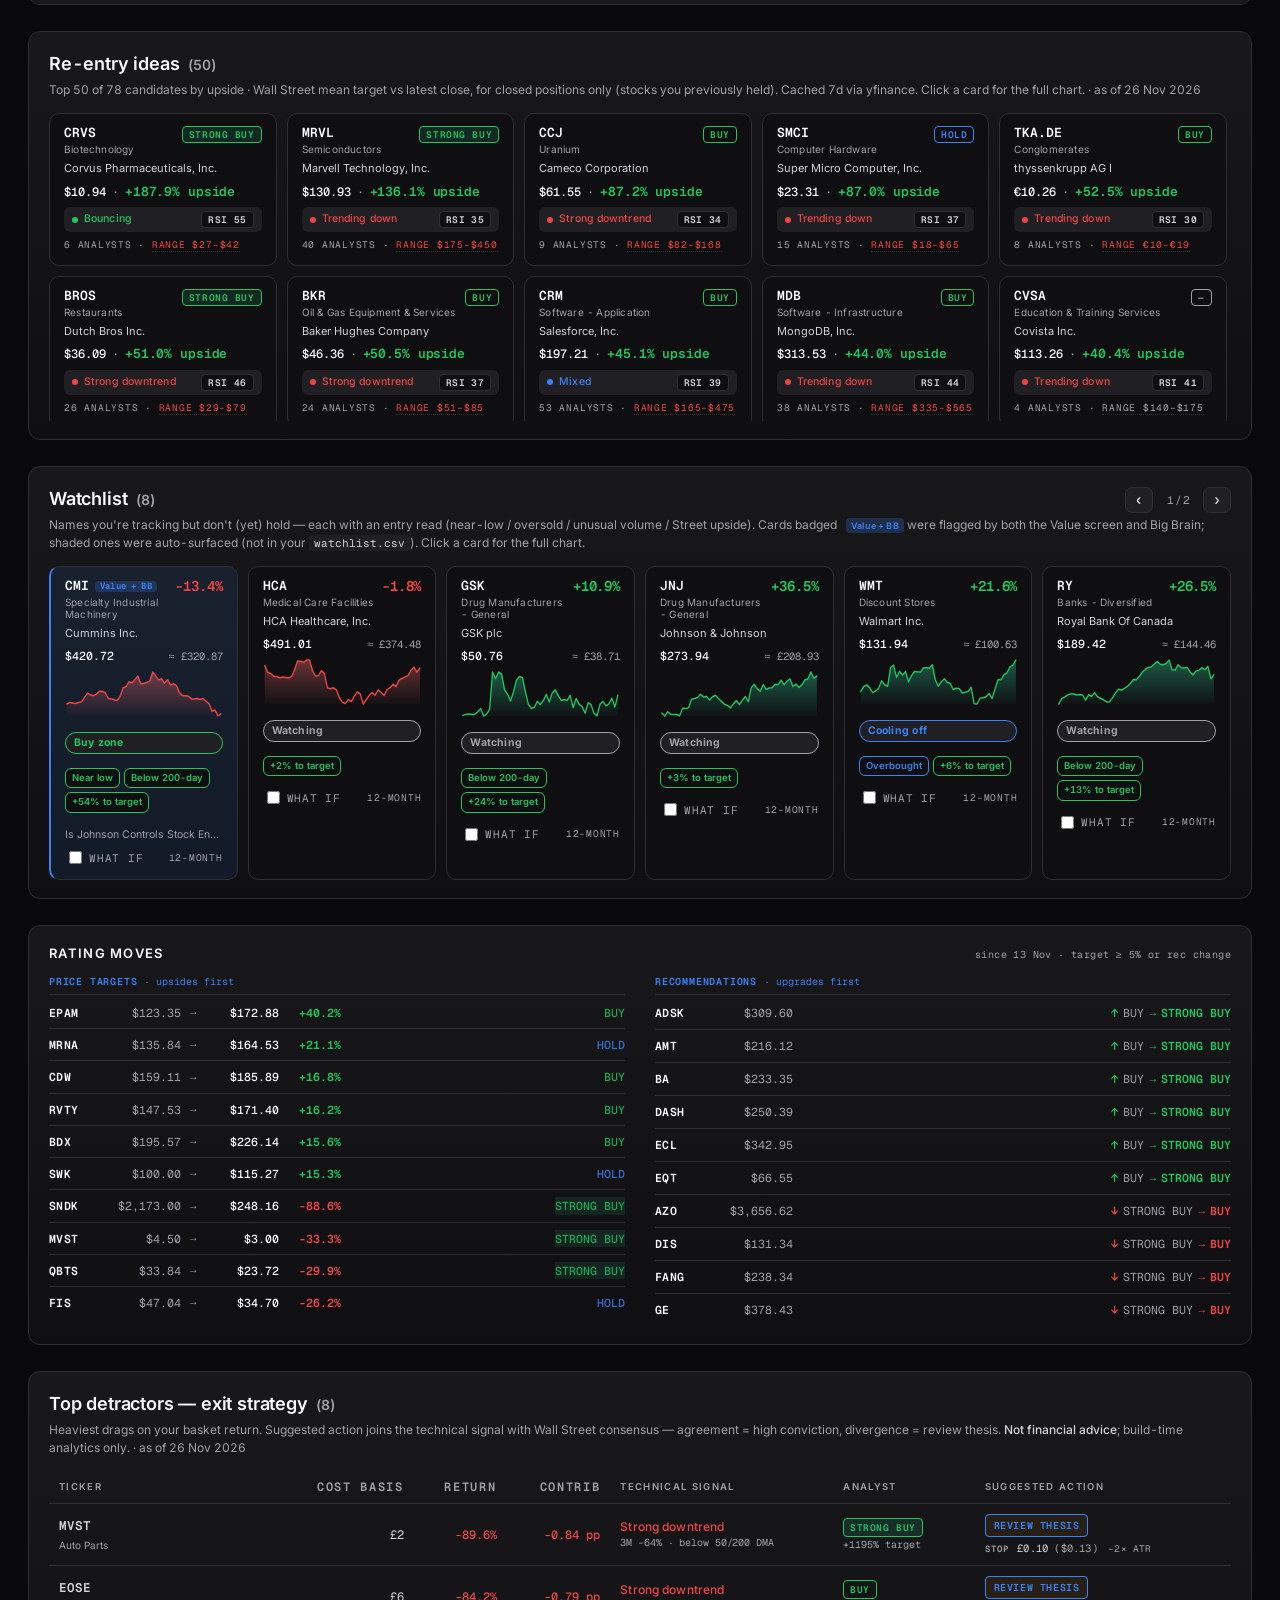
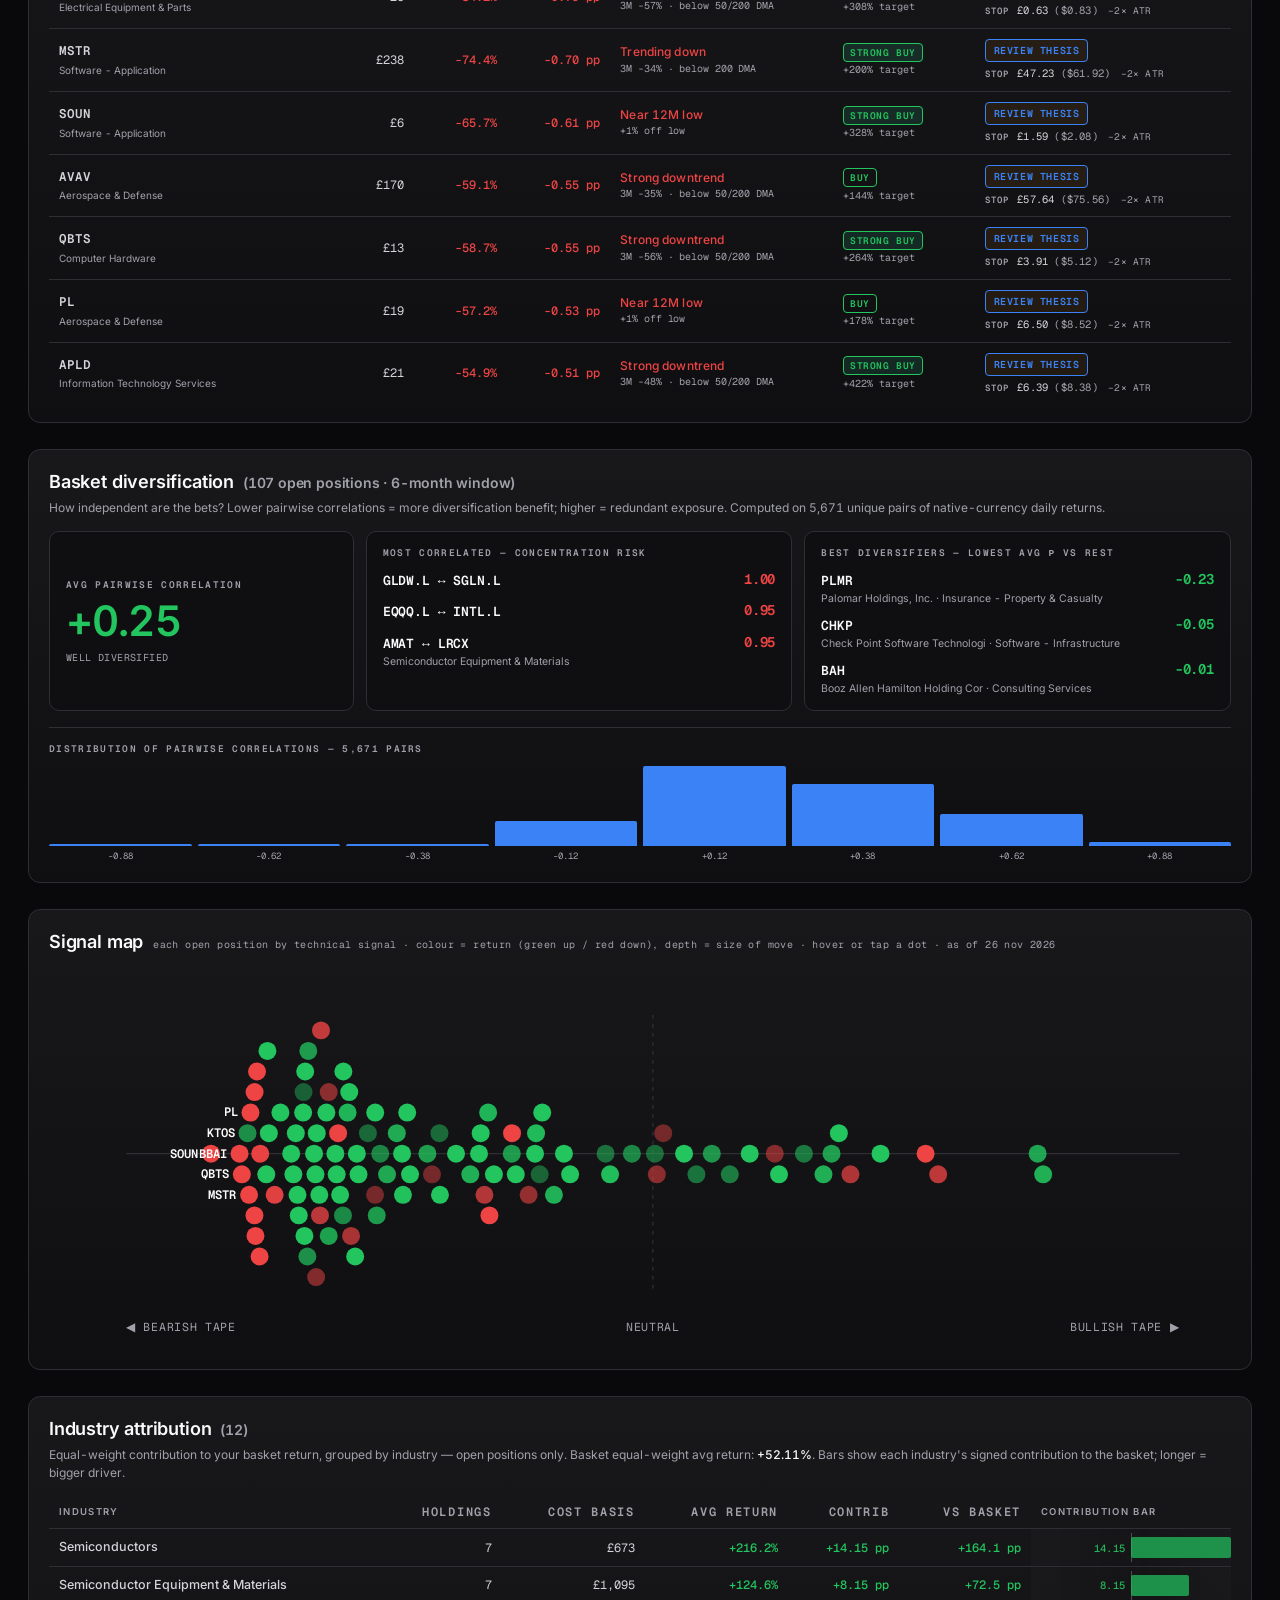
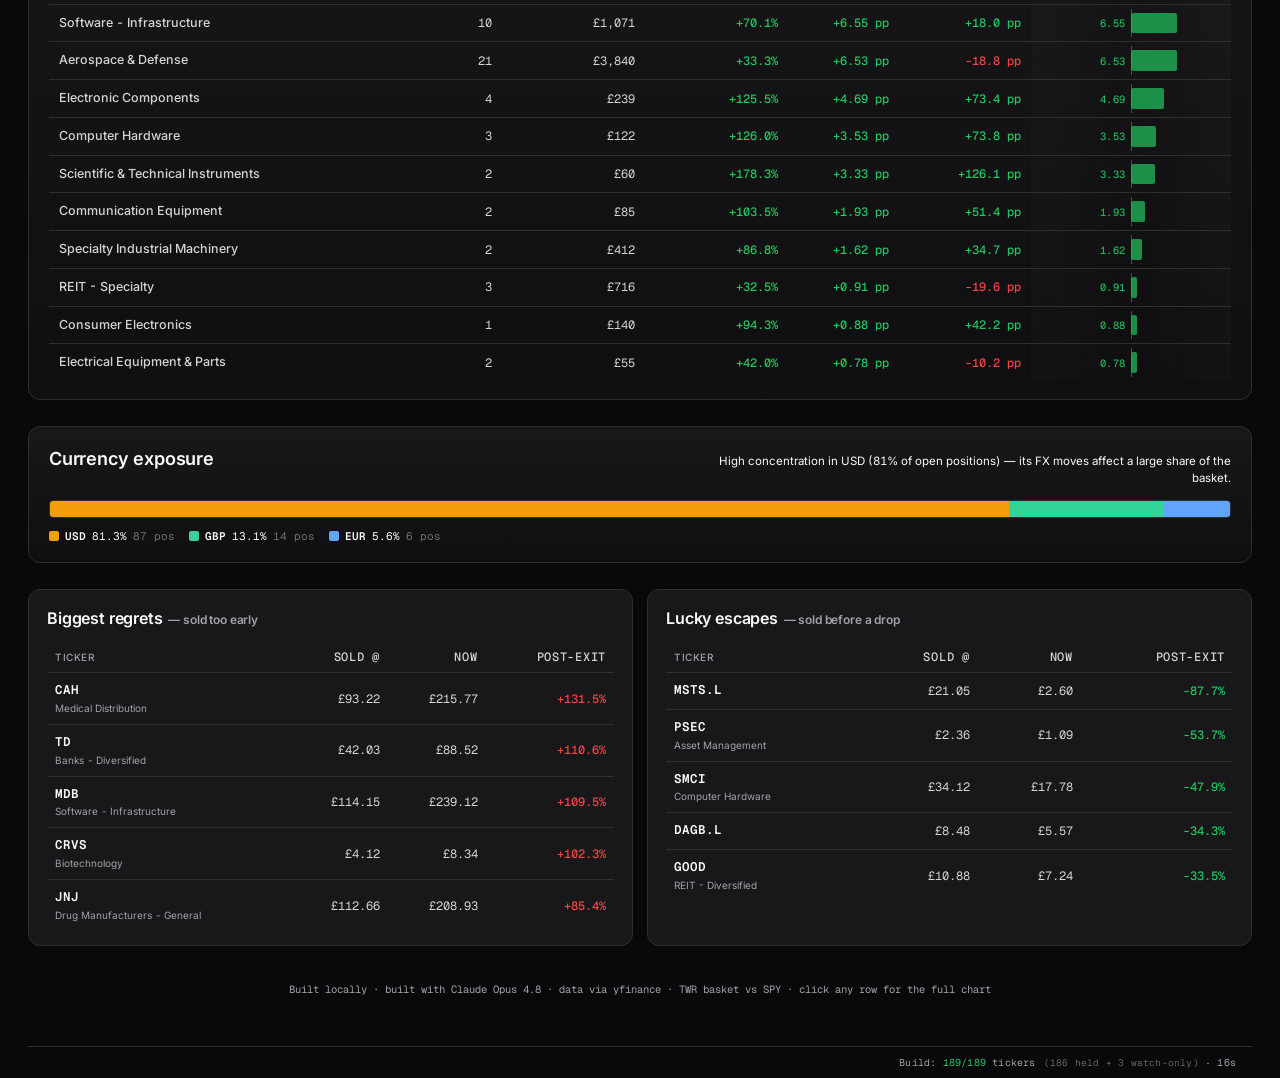
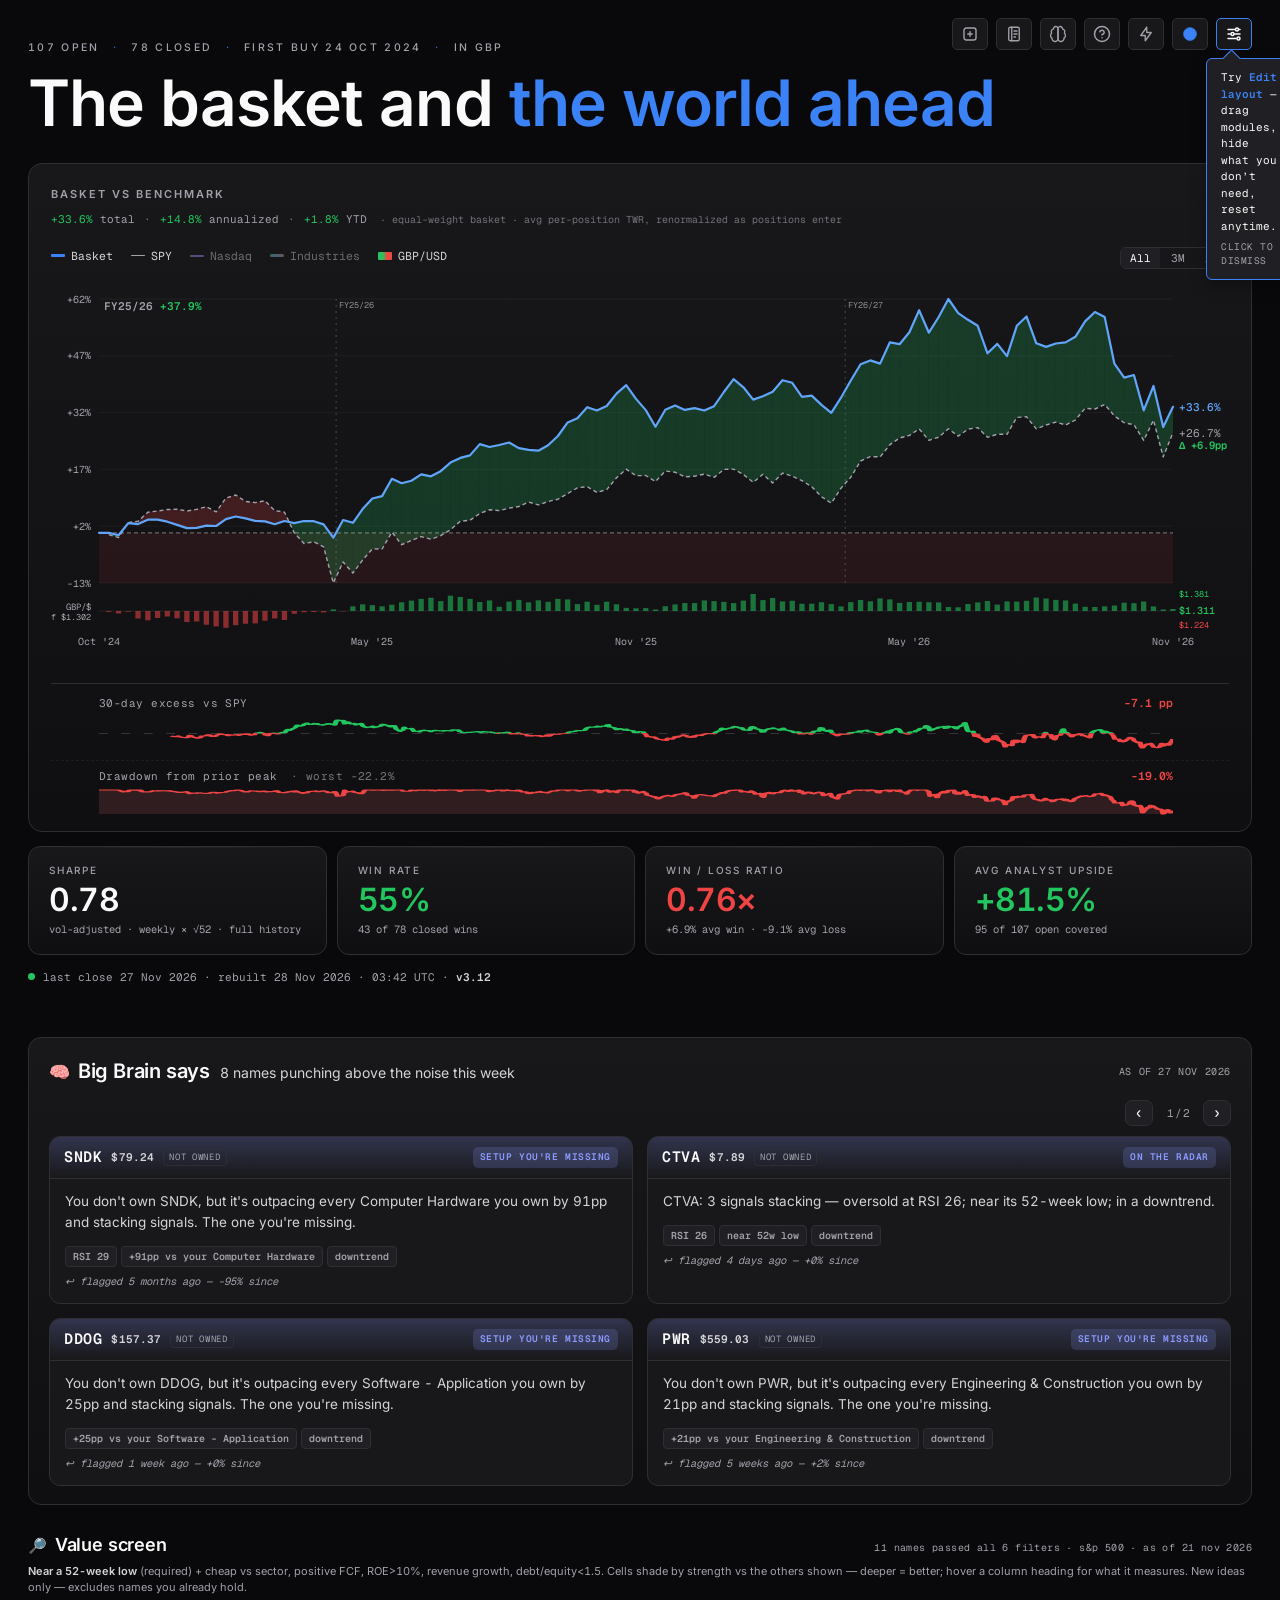
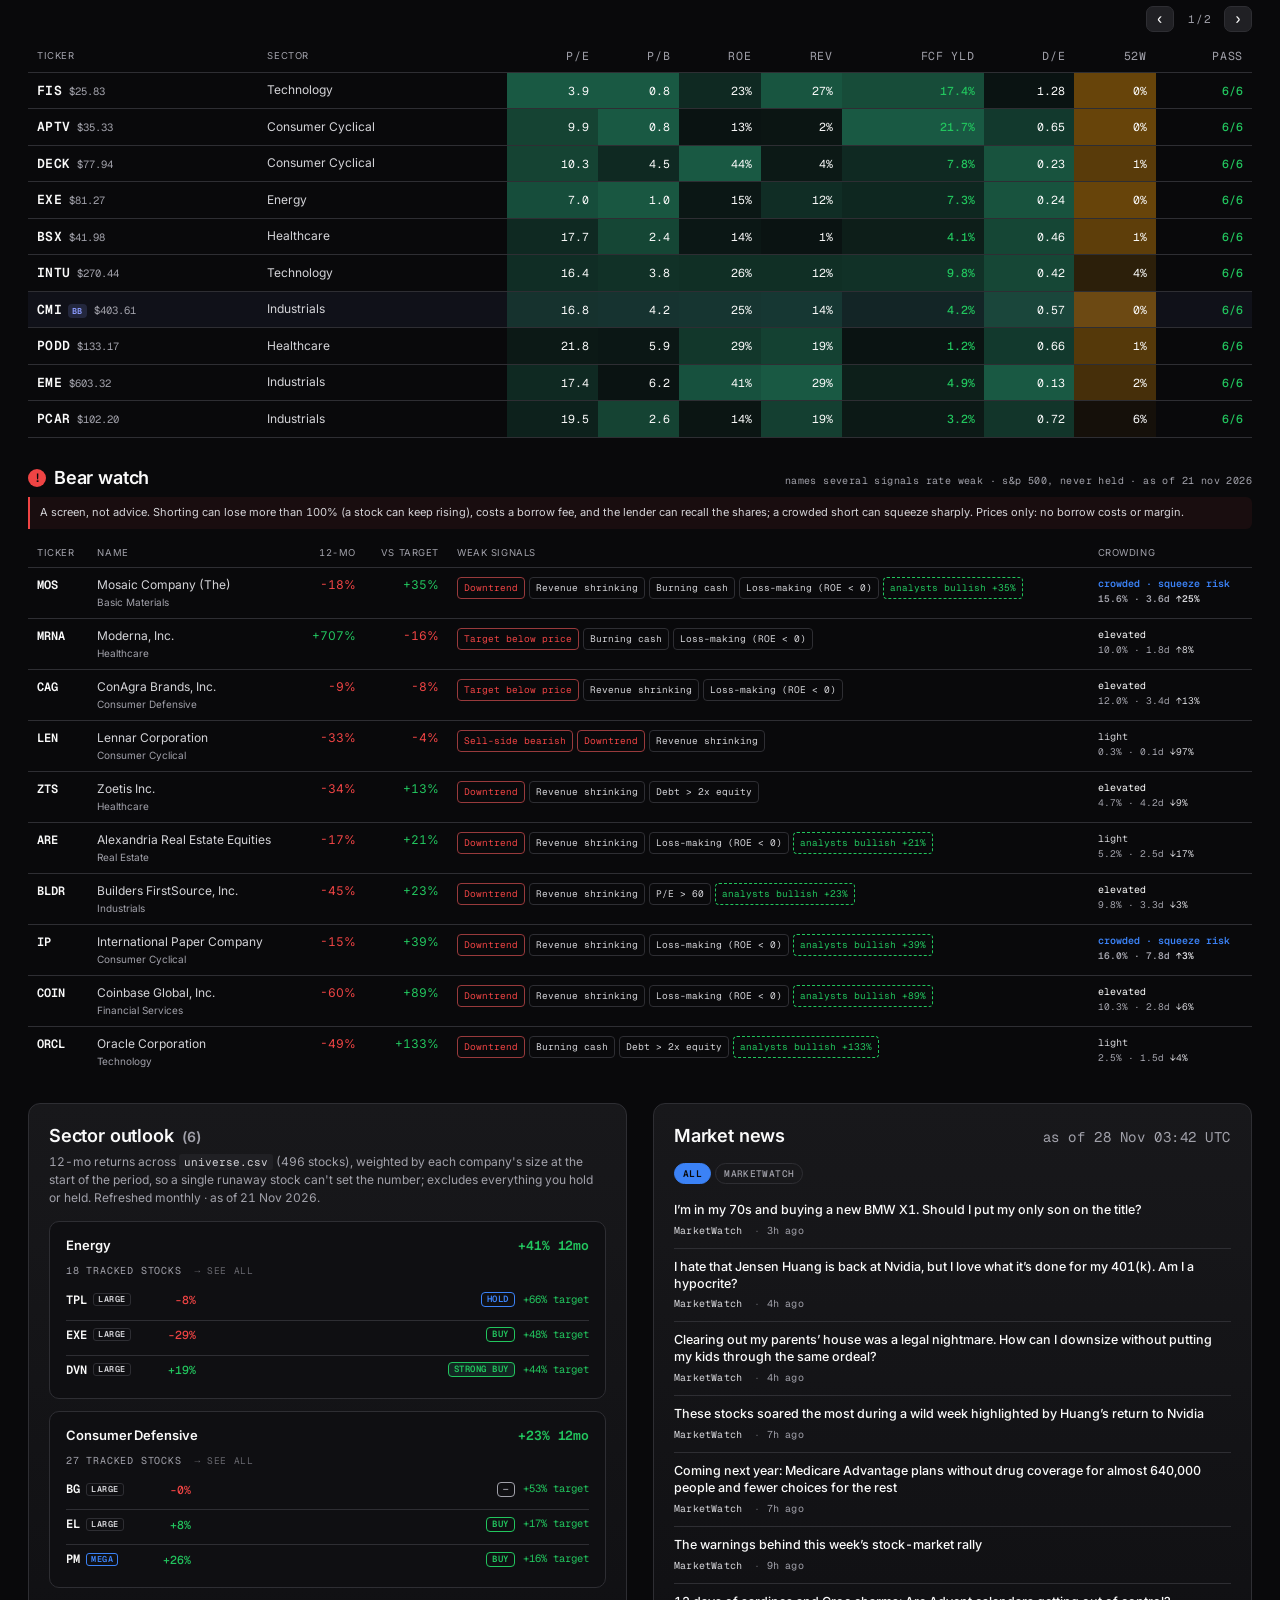
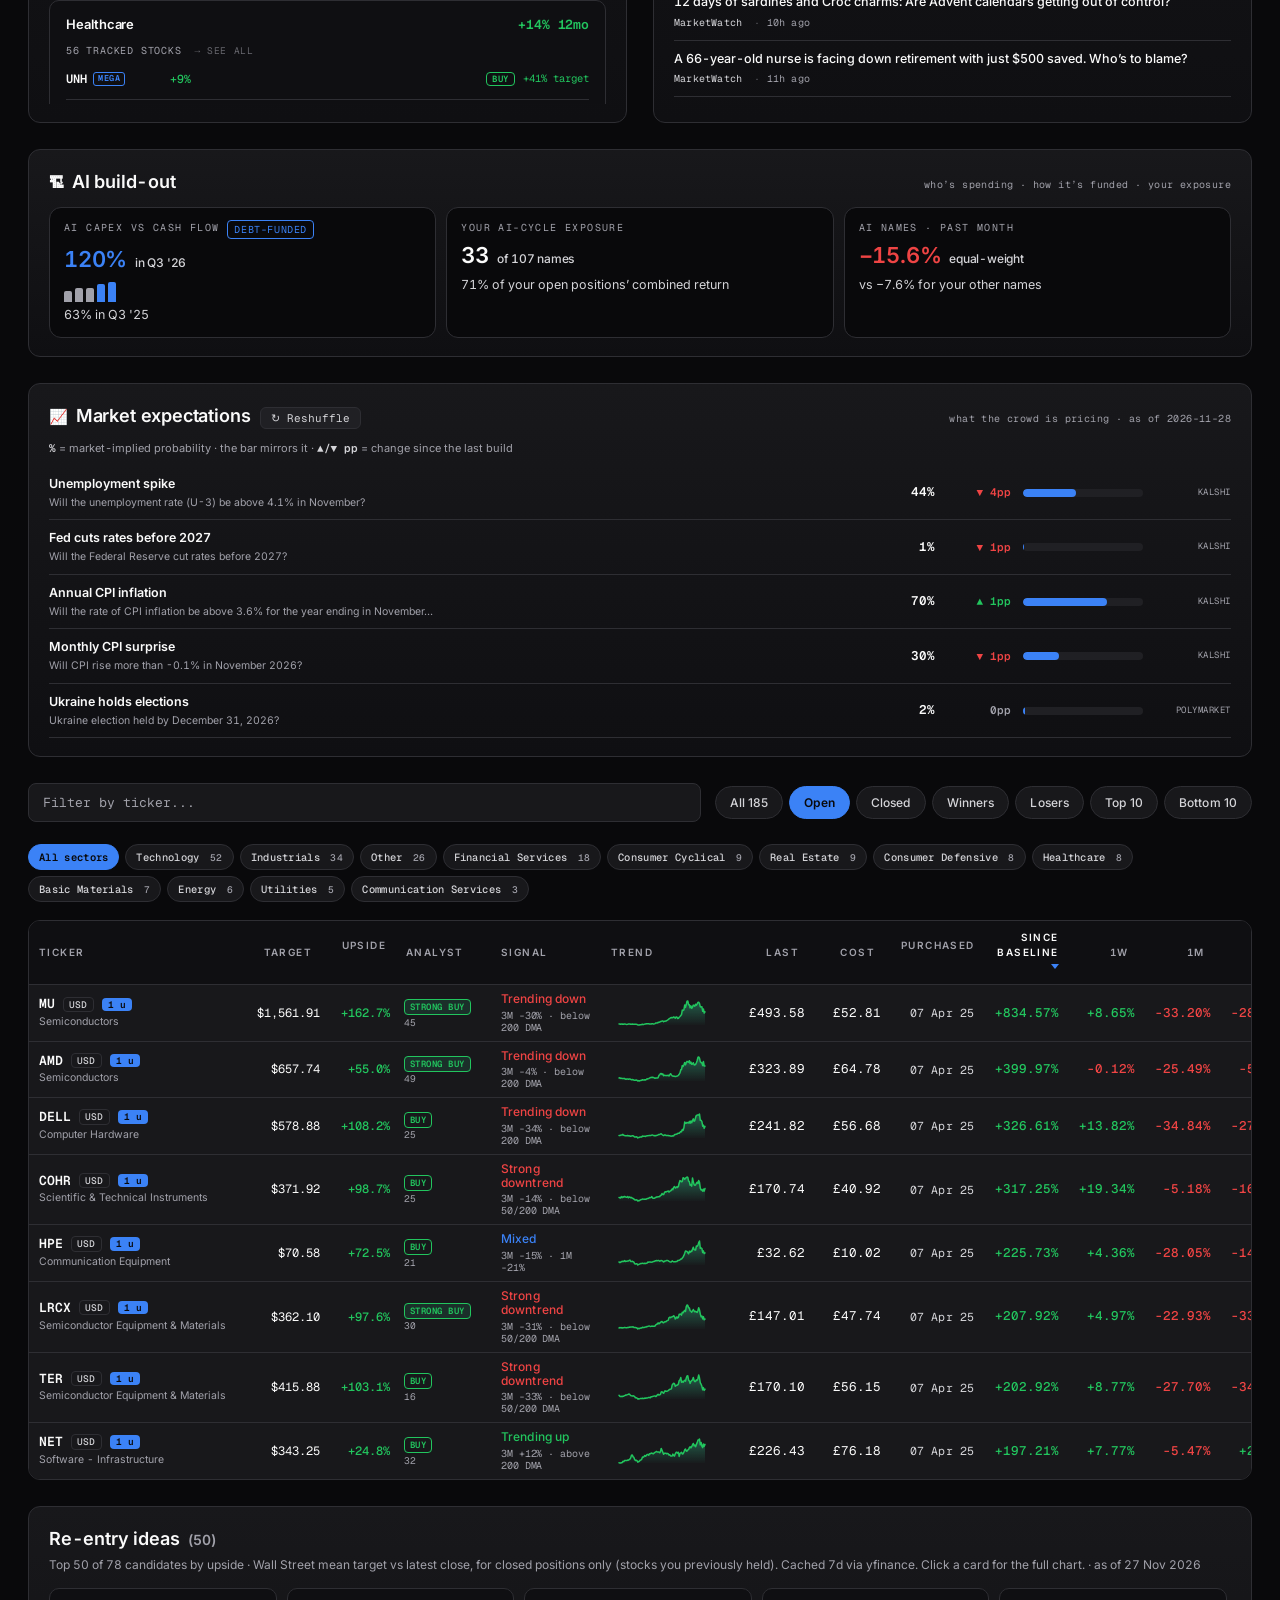
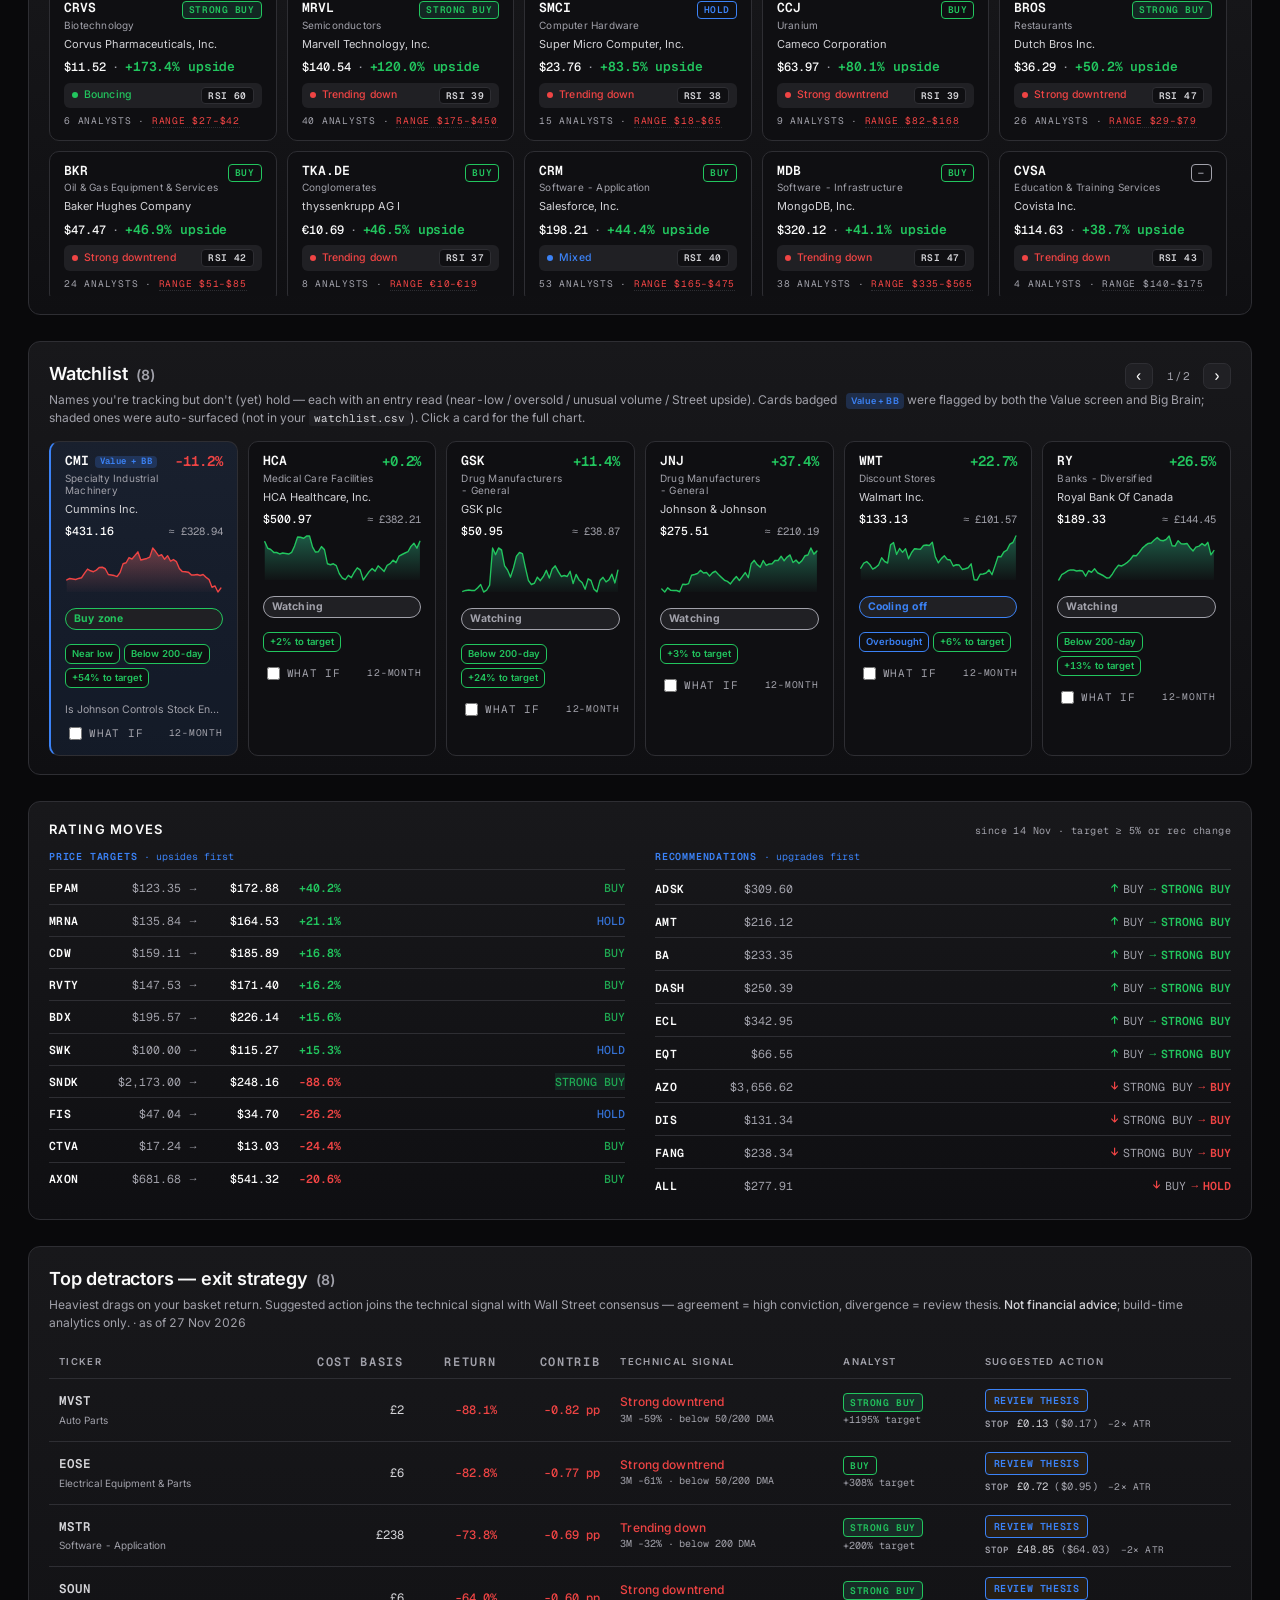
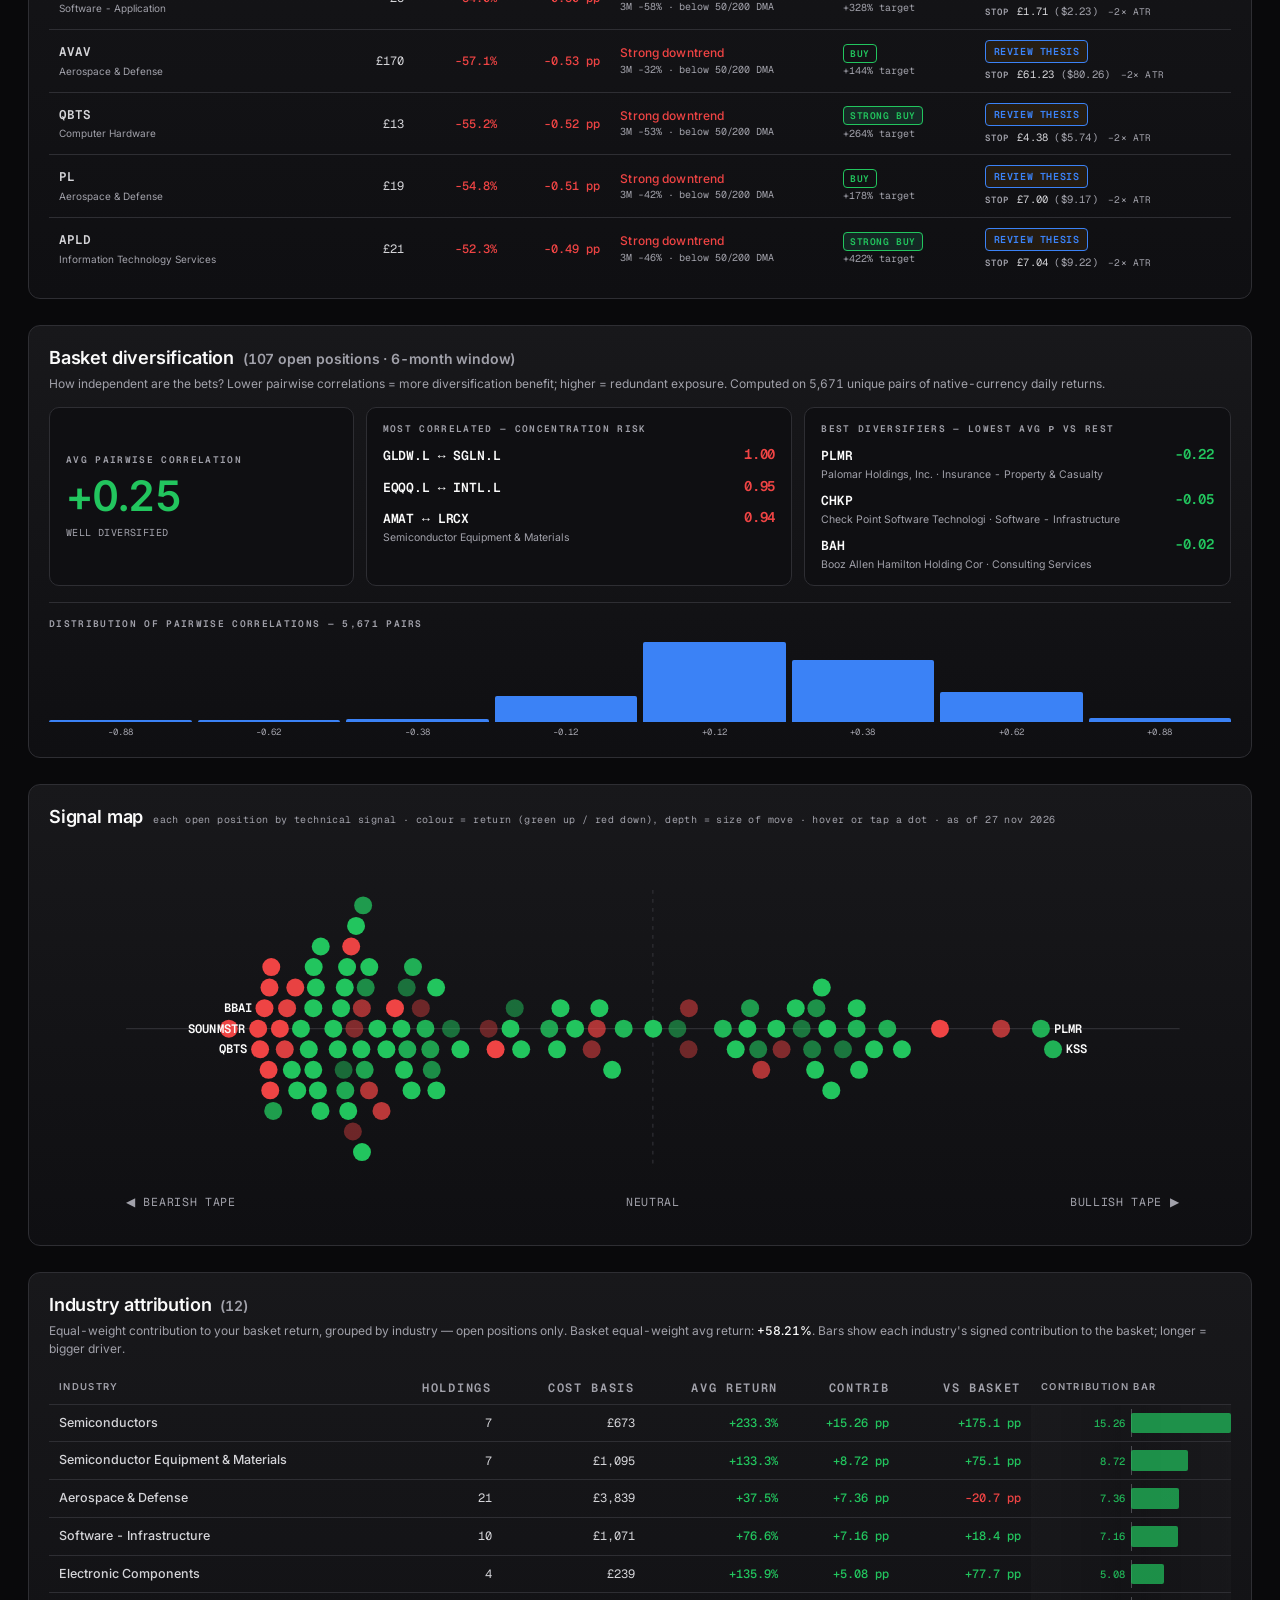
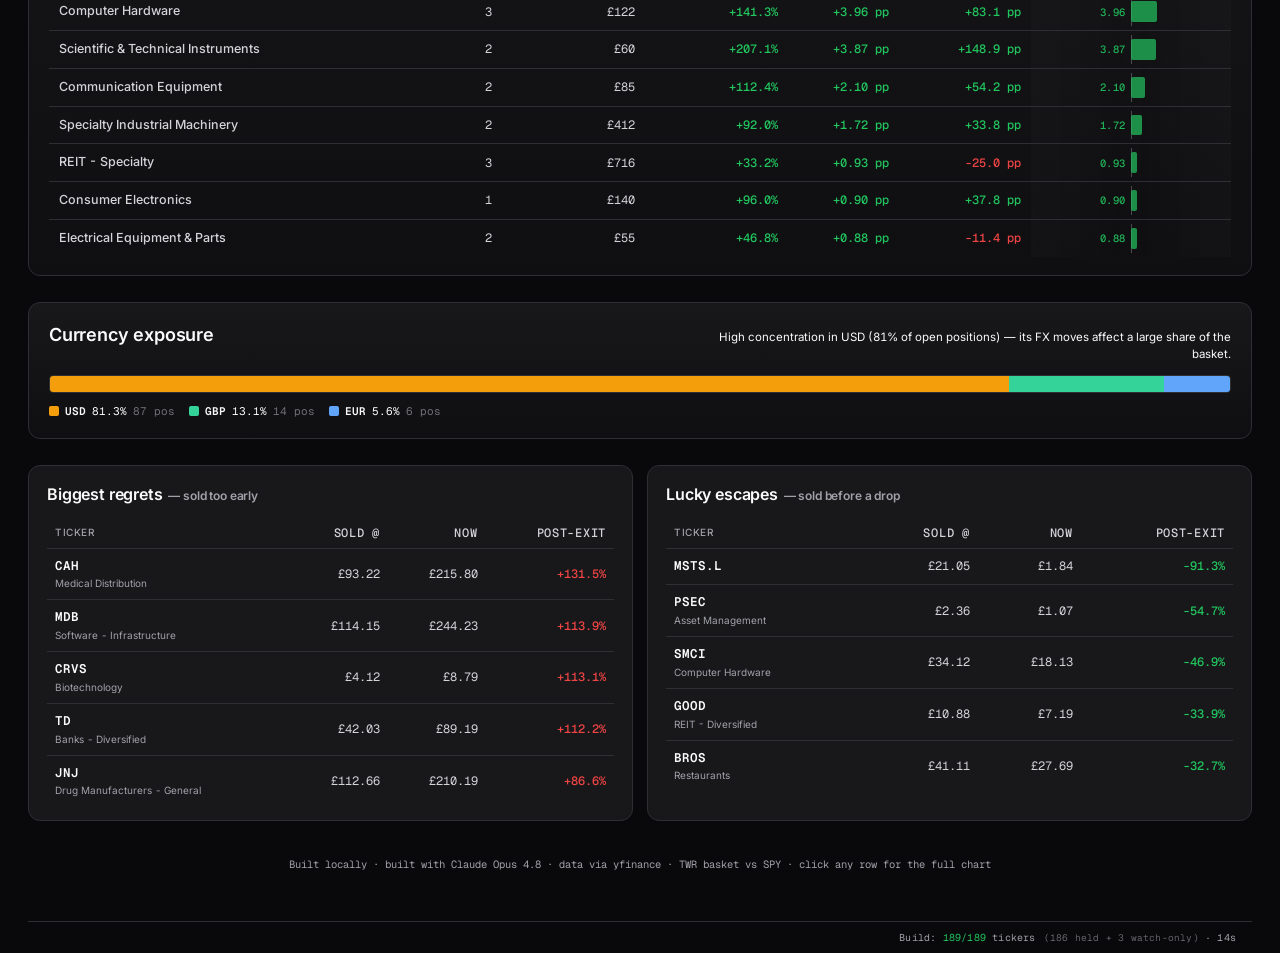
